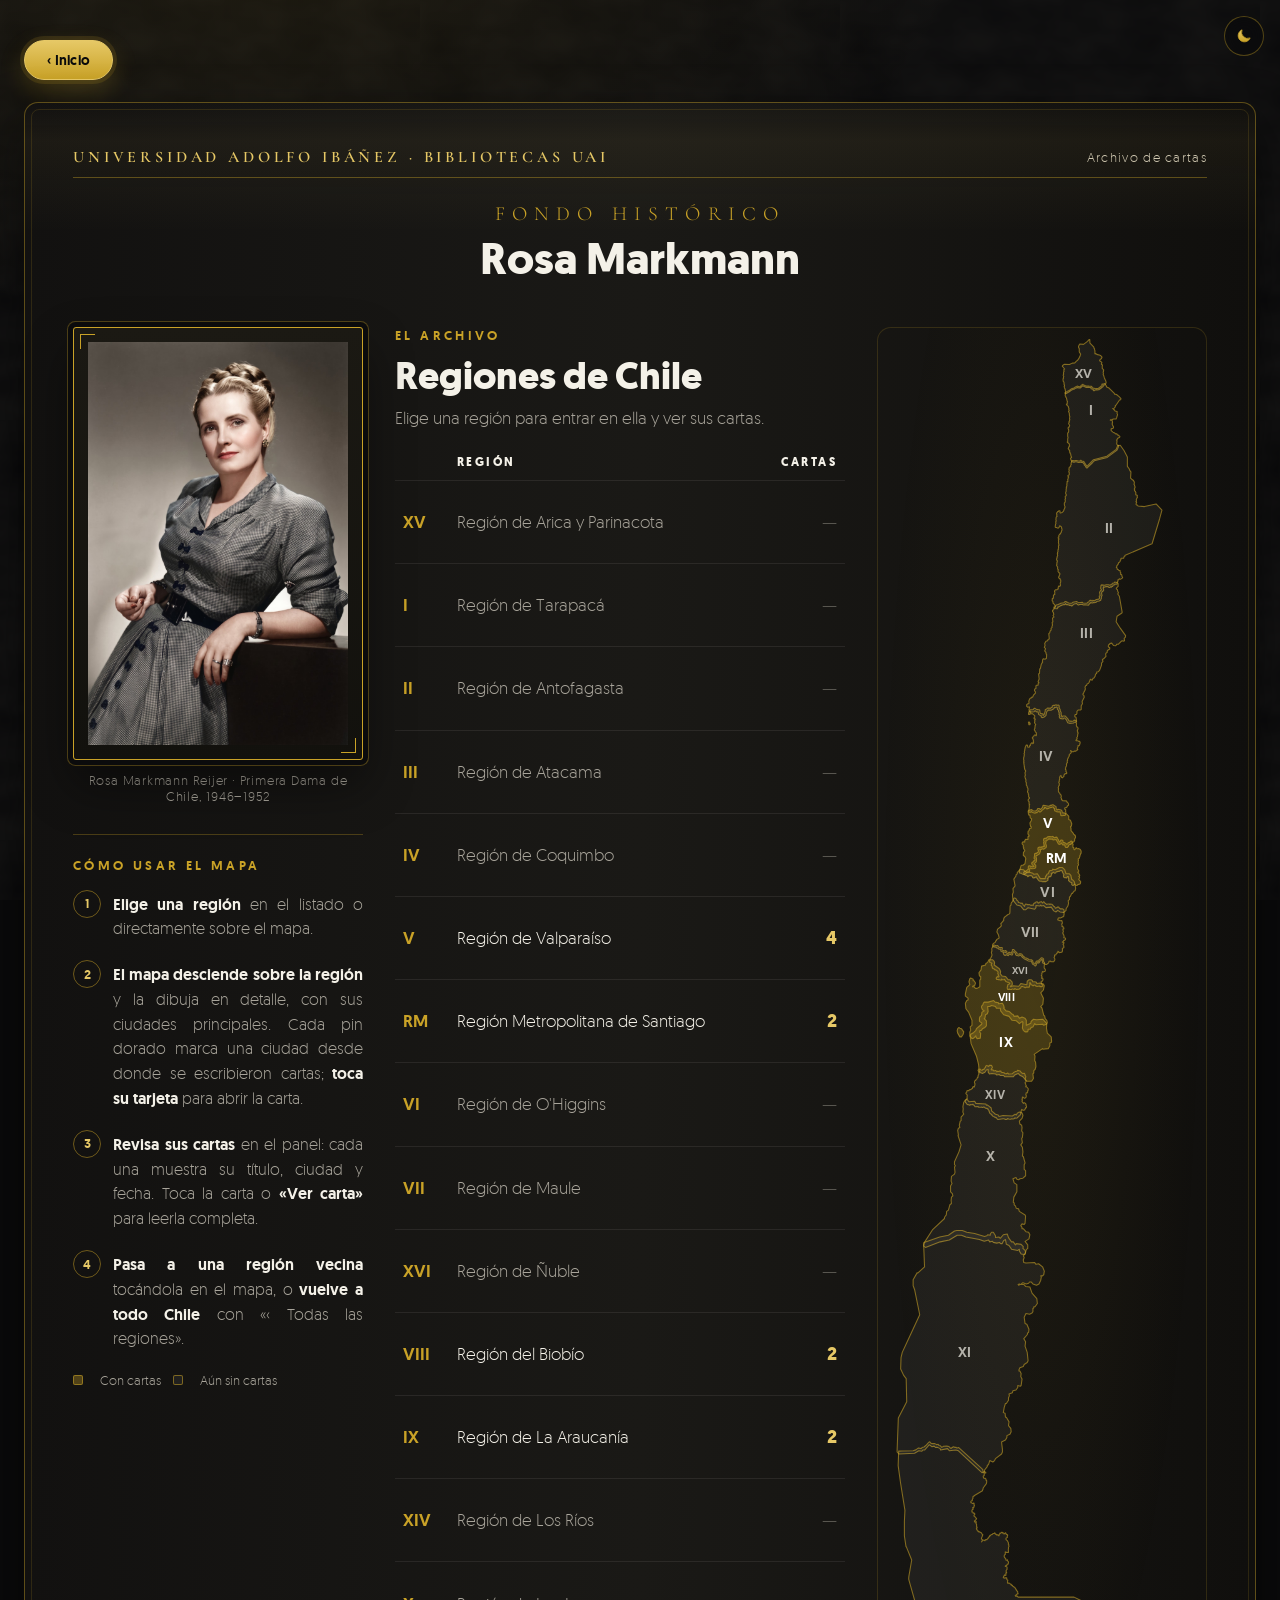
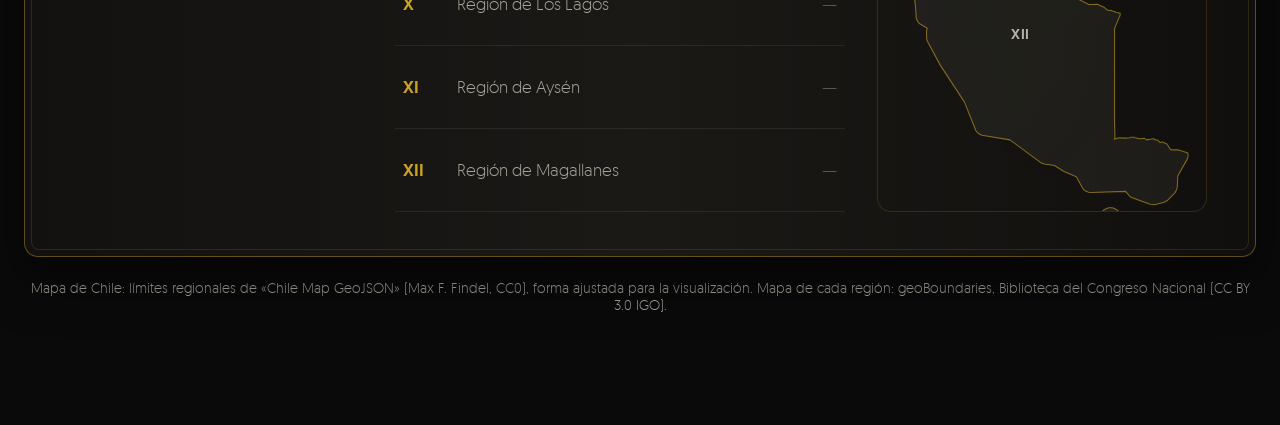
==== archivo/index.html @ 44d1de52 "Revision general: botones dorados, mapa, luna, portada y textos - Inicio y Todas las regiones pasan " ====
<!DOCTYPE html><html lang="es"><head><meta charset="utf-8"><meta name="viewport" content="width=device-width,initial-scale=1"><script>try{if(localStorage.getItem('rm-paleta')==='4')document.documentElement.dataset.p='4'}catch(e){}</script>
<title>Archivo de cartas — Fondo Rosa Markmann · Bibliotecas UAI</title>
<link href="https://fonts.googleapis.com/css2?family=Cormorant+Garamond:ital,wght@0,400;0,500;0,600;1,400&display=swap" rel="stylesheet"><link href="lector.css" rel="stylesheet">
<style>@font-face{font-family:'Geomanist';font-weight:300;src:url([data-uri]) format('woff2');}@font-face{font-family:'Geomanist';font-weight:400;src:url([data-uri]) format('woff2');}@font-face{font-family:'Geomanist';font-weight:500;src:url([data-uri]) format('woff2');}@font-face{font-family:'Geomanist';font-weight:700;src:url([data-uri]) format('woff2');}
:root{--ink:var(--p-f4f1e8, #f4f1e8);--dim:var(--p-a8a49a, #a8a49a);--acc:var(--p-c9a227, #c9a227);--acc2:var(--p-e6c866, #e6c866);--line:rgba(var(--q-c9a227, 201,162,39),.32)}
*{box-sizing:border-box} body{margin:0;background:#0a0a0b;color:var(--ink);font-family:Geomanist,sans-serif;font-weight:300}
body::before{content:"";position:fixed;inset:0;z-index:-1;background:radial-gradient(ellipse 1200px 700px at 20% -10%,rgba(var(--q-c9a227, 201,162,39),.09),transparent 60%),
 url("data:image/svg+xml,%3Csvg%20xmlns%3D%27http%3A//www.w3.org/2000/svg%27%20width%3D%27420%27%20height%3D%27420%27%3E%20%3Cfilter%20id%3D%27s%27%3E%20%3CfeTurbulence%20type%3D%27fractalNoise%27%20baseFrequency%3D%270.018%200.028%27%20numOctaves%3D%273%27%20seed%3D%2711%27%20stitchTiles%3D%27stitch%27%20result%3D%27t%27/%3E%20%3CfeColorMatrix%20in%3D%27t%27%20type%3D%27matrix%27%20values%3D%270%200%200%200%200.83%20%200%200%200%200%200.74%20%200%200%200%200%200.52%20%200%200%200%200.05%200%27/%3E%20%3C/filter%3E%20%3Crect%20width%3D%27100%25%27%20height%3D%27100%25%27%20filter%3D%27url%28%23s%29%27/%3E%20%3C/svg%3E") 0 0/420px,#0a0a0b}
.wrap{width:min(1720px,calc(100% - 48px));margin:0 auto;padding:40px 0 90px}
.nota{text-align:center;color:var(--dim);font-size:14px;margin:0 0 22px}
.card{position:relative;border:1px solid rgba(var(--q-c9a227, 201,162,39),.42);border-radius:14px;padding:44px 48px;
 background:linear-gradient(180deg,rgba(var(--q-e6c866, 230,200,102),0) 0,rgba(var(--q-e6c866, 230,200,102),.05) 38px,rgba(var(--q-e6c866, 230,200,102),0) 130px),linear-gradient(90deg,var(--p-121110, #121110),var(--p-1a1916, #1a1916) 50%,var(--p-100f0d, #100f0d));box-shadow:0 22px 50px rgba(0,0,0,.5)}
.card::before{content:"";position:absolute;inset:6px;border-radius:8px;border:1px solid rgba(var(--q-c9a227, 201,162,39),.16);pointer-events:none}
.head{text-align:center;margin-bottom:38px}
.head .inst{font-family:'Cormorant Garamond',serif;font-size:clamp(15px,1.25vw,18px);letter-spacing:.24em;text-transform:uppercase;font-weight:600;color:var(--acc2);align-items:baseline;padding-bottom:10px;border-bottom:1px solid rgba(var(--q-c9a227, 201,162,39),.4);display:flex;justify-content:space-between}
.head .inst i{font-family:Geomanist,sans-serif;font-size:13px;font-style:normal;letter-spacing:.1em;text-transform:none;font-weight:300;color:var(--p-cfc7b0, #cfc7b0)}
.head .eb{font-family:'Cormorant Garamond',serif;font-size:20px;letter-spacing:.36em;text-transform:uppercase;color:var(--acc);margin:24px 0 4px}
.head h1{margin:0;font-weight:700;font-size:clamp(38px,3.4vw,56px)}
.grid{display:grid;grid-template-columns:minmax(300px,390px) minmax(400px,500px) 360px;gap:40px 48px;align-items:stretch;justify-content:center;transition:grid-template-columns .9s cubic-bezier(.65,0,.18,1)}
.grid.ancha{grid-template-columns:minmax(300px,390px) minmax(320px,400px) minmax(500px,640px)}
.marco{position:relative;padding:14px;border:1px solid var(--acc);border-radius:3px;background:linear-gradient(180deg,var(--p-1b1913, #1b1913),var(--p-12110d, #12110d));box-shadow:0 0 0 5px #0b0b0c,0 0 0 6px var(--line),0 24px 50px rgba(0,0,0,.45)}
.marco img{display:block;width:100%}
.marco::before,.marco::after{content:"";position:absolute;width:14px;height:14px;border:1px solid var(--acc)}
.marco::before{top:6px;left:6px;border-right:0;border-bottom:0} .marco::after{bottom:6px;right:6px;border-left:0;border-top:0}
.pie{text-align:center;font-size:13px;color:var(--dim);margin-top:12px;letter-spacing:.06em}
.guia{margin-top:30px;padding-top:22px;border-top:1px solid rgba(var(--q-c9a227, 201,162,39),.3)}
.guia h4{margin:0 0 16px;font-weight:500;font-size:13px;letter-spacing:.26em;text-transform:uppercase;color:var(--acc)}
.guia ol{list-style:none;margin:0;padding:0;display:grid;gap:16px}
.guia li{display:grid;grid-template-columns:28px 1fr;gap:12px}
.guia li span{width:28px;height:28px;border-radius:50%;border:1px solid rgba(var(--q-c9a227, 201,162,39),.5);display:grid;place-items:center;font-size:13px;color:var(--acc2);font-weight:500}
.guia li p{margin:3px 0 0;font-size:14.5px;line-height:1.6;color:var(--dim);text-align:justify;hyphens:auto} .guia li b{color:var(--ink);font-weight:500}
.guia .ley{margin:20px 0 0;font-size:13px;color:var(--dim);display:flex;flex-wrap:wrap;gap:6px 12px;align-items:center}
.sw{display:inline-block;width:10px;height:10px;border-radius:2px;margin-right:5px;vertical-align:-1px;background:rgba(var(--q-f4f1e8, 244,241,232),.06);border:1px solid rgba(var(--q-c9a227, 201,162,39),.55)} .sw.con{background:rgba(var(--q-c9a227, 201,162,39),.34)}
/* las tres columnas terminan con el mapa: la guía y el listado se reparten a lo alto */
.col-foto{display:flex;flex-direction:column}
.sigue{position:sticky;top:24px}
.col-foto .guia ol{gap:18px}
.col-foto .guia li p{font-size:15.5px}

/* mapa */
.chile{width:100%;height:auto;display:block;overflow:visible}
.reg path{fill:rgba(var(--q-f4f1e8, 244,241,232),.05);stroke:rgba(var(--q-c9a227, 201,162,39),.6);stroke-width:.6;stroke-linejoin:round;transition:fill .25s ease,opacity .25s ease}
.reg.con path{fill:rgba(var(--q-c9a227, 201,162,39),.24)}
.reg{cursor:pointer;outline:none}
.reg:hover path,.reg:focus-visible path,.reg.hl path{fill:rgba(var(--q-e6c866, 230,200,102),.42)}
.reg.on path{fill:rgba(var(--q-e6c866, 230,200,102),.66);stroke:var(--p-f0dc94, #f0dc94);stroke-width:.9}
.chile.sel .reg:not(.on) path{opacity:.55}
.rn{pointer-events:none;transition:opacity .4s ease} .rn text{fill:rgba(var(--q-f4f1e8, 244,241,232),.7);font-weight:500;letter-spacing:.03em}
.rn line{stroke:rgba(var(--q-e6c866, 230,200,102),.55);stroke-width:.5}
.reg.con .rn text{fill:#fff} .reg.on .rn text{fill:var(--p-14110a, #14110a)} .reg.on .rn line{stroke:rgba(var(--q-14110a, 20,17,10),.6)}
.chile.zoom .rn{opacity:0}
.mapa-wrap{position:relative;height:clamp(1250px,165vh,1560px);border-radius:14px;overflow:hidden;border:1px solid rgba(var(--q-c9a227, 201,162,39),.18);background:radial-gradient(ellipse at 50% 40%,rgba(var(--q-c9a227, 201,162,39),.06),transparent 70%)}
.mapa-wrap .chile{width:100%;height:100%;overflow:hidden}
.mapa-tit{position:absolute;left:0;right:0;bottom:12px;text-align:center;font-size:12.5px;letter-spacing:.2em;text-transform:uppercase;color:var(--dim);pointer-events:none;transition:opacity .3s}
/* descenso a la región: el mapa nacional se acerca y se disuelve; el mapa real de la región aparece debajo */
.mapa-wrap .chile,.detalle{position:absolute;inset:0;width:100%;height:100%;will-change:transform,opacity}
.chile.lejos{pointer-events:none}
.detalle{opacity:0;pointer-events:none} .detalle.vista{pointer-events:auto}
.detalle .fondo{fill:var(--p-0d0c0a, #0d0c0a)} .detalle .mar{fill:url(#olas)}
.detalle .costa path{fill:none;stroke:rgba(var(--q-c9a227, 201,162,39),.13);stroke-width:7;vector-effect:non-scaling-stroke;stroke-linejoin:round}
.detalle .tierras path{fill:var(--p-16140f, #16140f);stroke:rgba(var(--q-c9a227, 201,162,39),.32);stroke-width:.7;vector-effect:non-scaling-stroke;stroke-linejoin:round;cursor:pointer;transition:fill .3s ease}
.detalle .tierras path:hover{fill:var(--p-1d1a12, #1d1a12)}
.detalle .tierras path.on{fill:var(--p-221d12, #221d12);stroke:var(--p-e6c866, #e6c866);stroke-width:1.4;cursor:default}
.detalle .tierras path.on{filter:drop-shadow(0 0 6px rgba(var(--q-e6c866, 230,200,102),.25))}
.urbe circle{fill:var(--p-d9d3c2, #d9d3c2)} .urbe.cap circle.ext{fill:none;stroke:var(--p-e6c866, #e6c866)} .urbe.cap circle.int{fill:var(--p-e6c866, #e6c866)}
.urbe text{fill:rgba(var(--q-f4f1e8, 244,241,232),.78);font-family:Geomanist;font-weight:300;paint-order:stroke;stroke:var(--p-100f0c, #100f0c);stroke-linejoin:round}
.urbe.cap text{fill:var(--p-f4f1e8, #f4f1e8);font-weight:500;letter-spacing:.12em;text-transform:uppercase}
.urbe{opacity:0;animation:ap .6s ease forwards}
.rotulo{position:absolute;top:50%;font-family:'Cormorant Garamond',serif;font-style:italic;font-size:13px;letter-spacing:.42em;text-transform:uppercase;color:rgba(var(--q-c9a227, 201,162,39),.5);
 writing-mode:vertical-rl;transform:translateY(-50%);pointer-events:none;opacity:0;transition:opacity .6s ease}
.rotulo.oc{left:10px;transform:translateY(-50%) rotate(180deg)} .rotulo.pa{right:10px}
.instr{position:absolute;pointer-events:none;opacity:0;transition:opacity .6s ease;color:rgba(var(--q-e6c866, 230,200,102),.75)}
.instr.brujula{top:14px;right:14px;width:30px;text-align:center;font-size:10px;letter-spacing:.1em}
.instr.escala{left:14px;bottom:14px;font-size:10px;letter-spacing:.08em} .instr.escala i{display:block;height:5px;margin-bottom:4px;border:1px solid rgba(var(--q-e6c866, 230,200,102),.7);border-top:0}
.mapa-wrap.dentro .rotulo,.mapa-wrap.dentro .instr{opacity:1}
.mapa-wrap.dentro .mapa-tit{opacity:0}

/* pin dorado plano y minimalista */
.pin{pointer-events:none}
.pin .cae{animation:cae .6s cubic-bezier(.22,.9,.3,1.15) both}
@keyframes cae{0%{transform:translateY(-30px);opacity:0}60%{opacity:1}100%{transform:none;opacity:1}}
.pin .cuerpo{fill:var(--p-d9b452, #d9b452)}
.pin .sobre{fill:none;stroke:var(--p-14110a, #14110a);stroke-width:1.2;stroke-linejoin:round;stroke-linecap:round}
.pin .num circle{fill:var(--p-14110a, #14110a);stroke:var(--p-d9b452, #d9b452);stroke-width:1} .pin .num text{fill:var(--p-e6c866, #e6c866);font-family:Geomanist;font-weight:700;font-size:8px}
.cartela{opacity:0;animation:ap .5s ease forwards}
.cartela rect{fill:rgba(var(--q-100e0a, 16,14,10),.94);stroke:rgba(var(--q-e6c866, 230,200,102),.6)}
.cartela .t1{fill:var(--p-f4f1e8, #f4f1e8);font-family:Geomanist;font-weight:500} .cartela .t2{fill:var(--p-e6c866, #e6c866);font-family:Geomanist;font-weight:300;letter-spacing:.14em;text-transform:uppercase}

/* listado y panel */
.lista-reg{list-style:none;margin:0;padding:0;border-top:1px solid rgba(var(--q-f4f1e8, 244,241,232),.08);flex:1;display:flex;flex-direction:column}
.panel{display:flex;flex-direction:column} .panel>.anim{flex:1;display:flex;flex-direction:column}
.lista-reg li{break-inside:avoid;display:flex;gap:10px;align-items:baseline;padding:10px 8px;flex:1;align-items:center;border-bottom:1px solid rgba(var(--q-f4f1e8, 244,241,232),.08);cursor:pointer;font-size:16.5px;transition:color .2s ease,background .2s ease}
.lista-reg li b{min-width:44px;color:var(--acc);font-weight:500} .lista-reg li em{margin-left:auto;min-width:30px;text-align:right;font-style:normal;font-weight:700;font-size:18px;color:var(--acc2)}
.lista-reg li.sin em{color:rgba(var(--q-a8a49a, 168,164,154),.45);font-weight:300}
.lista-cab{display:flex;justify-content:space-between;padding:0 8px 10px 62px;font-size:12px;font-weight:700;letter-spacing:.2em;text-transform:uppercase;color:var(--ink)}
.lista-reg li:hover,.lista-reg li.hl{color:var(--acc2);background:rgba(var(--q-c9a227, 201,162,39),.06)} .lista-reg li.sin{color:var(--dim)}
.panel h3{font-weight:500;font-size:13px;letter-spacing:.26em;text-transform:uppercase;color:var(--acc);margin:0 0 6px}
.panel h2{margin:0 0 6px;font-weight:700;font-size:38px} .panel .cuenta{color:var(--dim);font-size:16.5px;margin:0 0 26px}
/* botones de regreso: dorados como el resto de los botones del sitio */
.volver,.nota.inicio a{display:inline-block;background:linear-gradient(180deg,var(--acc2),var(--acc));border:1px solid var(--acc2);color:var(--p-0a0a0b, #0a0a0b);border-radius:999px;font-weight:500;letter-spacing:.02em;cursor:pointer;text-decoration:none;
 box-shadow:0 0 0 4px rgba(var(--q-c9a227, 201,162,39),.14),0 10px 26px rgba(var(--q-c9a227, 201,162,39),.24);transition:transform .2s ease,box-shadow .2s ease}
.volver:hover,.nota.inicio a:hover{transform:translateY(-1px);box-shadow:0 0 0 6px rgba(var(--q-c9a227, 201,162,39),.18),0 14px 32px rgba(var(--q-c9a227, 201,162,39),.32)}
.volver{padding:11px 22px;font:inherit;font-size:14.5px;font-weight:500;margin-bottom:22px}
.zona{display:grid;grid-template-columns:minmax(0,1fr) minmax(0,1.1fr);gap:22px;align-items:center;margin-bottom:20px}
.zoom{border:1px solid rgba(var(--q-c9a227, 201,162,39),.25);border-radius:12px;background:radial-gradient(ellipse at 50% 40%,rgba(var(--q-c9a227, 201,162,39),.08),transparent 70%),rgba(0,0,0,.2);padding:10px}
.zoom svg{width:100%;height:280px;display:block}
.zoom path{fill:rgba(var(--q-c9a227, 201,162,39),.2);stroke:var(--acc2);stroke-width:1.2;vector-effect:non-scaling-stroke}
.gpin{animation:caer .7s cubic-bezier(.2,.8,.25,1.2) both;filter:drop-shadow(0 0 3px rgba(var(--q-f0dc94, 240,220,148),.55))} @keyframes caer{from{transform:translateY(-14px);opacity:0}to{transform:none;opacity:1}}
.gpin .halo{fill:rgba(var(--q-f0dc94, 240,220,148),.18);animation:latido 2.4s ease-out infinite;transform-box:fill-box;transform-origin:center}
@keyframes latido{0%{transform:scale(.6);opacity:.9}100%{transform:scale(1.8);opacity:0}}
.gpin text{fill:var(--ink);font-family:Geomanist;font-weight:500;paint-order:stroke;stroke:rgba(10,10,11,.85);stroke-width:3px}
.ilustr{color:var(--acc2)} .ilustr svg{width:100%;height:auto;display:block}
.ilustr .tint{fill:currentColor;fill-opacity:var(--t,.15)}
.ilustr .d{stroke-dasharray:1;stroke-dashoffset:1;animation:dib 1.8s ease .15s forwards} .ilustr .d2,.ilustr .car,.ilustr .sea,.ilustr .sun{opacity:0;animation:ap 1s ease 1.1s forwards}
.ilustr .car rect{fill:var(--p-141210, #141210)} @keyframes dib{to{stroke-dashoffset:0}} @keyframes ap{to{opacity:1}}
.cartas{display:grid;grid-template-columns:repeat(auto-fill,minmax(160px,1fr));gap:14px}
.carta{display:block;text-decoration:none;color:var(--ink);border:1px solid rgba(var(--q-c9a227, 201,162,39),.3);border-radius:10px;overflow:hidden;background:#111;transition:transform .25s ease,border-color .25s ease}
.carta:hover{transform:translateY(-3px);border-color:var(--acc2)}
.carta img{display:block;width:100%;aspect-ratio:4/5;object-fit:cover;object-position:top;filter:sepia(.2)}
.carta div{padding:10px 12px 12px} .carta b{display:block;font-weight:500;font-size:15.5px;line-height:1.3} .carta span{display:block;margin-top:5px;font-size:13px;color:var(--dim)}
.vacio{color:var(--dim);font-size:16px;line-height:1.7;text-align:justify;hyphens:auto;border:1px dashed rgba(var(--q-c9a227, 201,162,39),.3);border-radius:10px;padding:20px}
.anim{animation:ent .45s cubic-bezier(.2,.7,.2,1)} @keyframes ent{from{opacity:0;transform:translateY(10px);filter:blur(4px)}to{opacity:1;transform:none;filter:none}}
.det-cartas{display:grid;gap:10px}
.det-cartas .carta{display:grid;grid-template-columns:84px 1fr;gap:16px;align-items:center;padding:10px}
.det-cartas .carta img{width:84px;aspect-ratio:4/5;border-radius:4px} .det-cartas .carta div{padding:0}
.contiene{margin:0 0 16px;font-size:16px;color:var(--dim)} .contiene b{color:var(--ink);font-weight:700}
.ver{display:inline-flex;gap:8px;align-items:center;margin-top:10px;padding:7px 16px;border:1px solid rgba(var(--q-c9a227, 201,162,39),.55);border-radius:999px;color:var(--acc2);text-decoration:none;font-size:13px;font-weight:500;letter-spacing:.04em;transition:background .25s ease,color .25s ease}
.ver:hover{background:var(--acc2);color:var(--p-14110a, #14110a)} .ver i{font-style:normal;transition:transform .25s ease} .ver:hover i{transform:translateX(3px)}
.det-cartas .carta{cursor:pointer} .det-cartas .carta:hover{transform:none;border-color:var(--acc2)}
.carta.brilla{animation:brilla 1.6s ease} @keyframes brilla{0%,100%{box-shadow:none}30%{box-shadow:0 0 0 2px var(--acc2),0 0 24px rgba(var(--q-e6c866, 230,200,102),.35)}}
.cartela{cursor:pointer} .cartela:hover rect,.cartela:focus-visible rect{stroke:var(--p-f0dc94, #f0dc94);fill:rgba(var(--q-221d12, 34,29,18),.96)} .cartela{outline:none}
.cifras{display:flex;gap:18px;margin:0 0 18px} .cifras div{border:1px solid rgba(var(--q-c9a227, 201,162,39),.3);border-radius:12px;padding:14px 20px;min-width:96px}
.cifras b{display:block;font-family:'Cormorant Garamond',serif;font-size:40px;line-height:1;color:var(--acc2);font-weight:500} .cifras span{font-size:13.5px;color:var(--dim)}
.ilustr{margin:0 0 18px}
@media (max-width:1400px){.grid{grid-template-columns:290px minmax(0,1fr) 330px;gap:36px 32px} .grid.ancha{grid-template-columns:290px minmax(0,340px) minmax(0,1fr)}}
@media (max-width:980px){.card{padding:26px 20px} .grid{grid-template-columns:1fr} .grid>div:first-child{width:min(340px,88%);margin:0 auto} .sigue{position:static} .mapa-wrap{height:calc(min(92vw,440px) * 4.7)} .grid.ancha{grid-template-columns:1fr}}
.nota.inicio{text-align:left} .nota.inicio a{padding:10px 22px;font-size:14px}
/* Paleta plata (luna): cada dorado del archivo tiene aquí su equivalente en plata. */
html[data-p="4"]{--p-0d0c0a:#0a0c0f;--q-0d0c0a:10,12,15;--p-100e0a:#0c0e11;--q-100e0a:12,14,17;--p-100f0c:#0d0f12;--q-100f0c:13,15,18;--p-100f0d:#0d0f12;--q-100f0d:13,15,18;--p-12110d:#0f1114;--q-12110d:15,17,20;--p-121110:#0f1114;--q-121110:15,17,20;--p-14110a:#0a0a0b;--q-14110a:10,10,11;--p-141210:#101215;--q-141210:16,18,21;--p-16140f:#121417;--q-16140f:18,20,23;--p-1a1916:#17191c;--q-1a1916:23,25,28;--p-1b1913:#17191c;--q-1b1913:23,25,28;--p-1d1a12:#181a1d;--q-1d1a12:24,26,29;--p-221d12:#1b1d20;--q-221d12:27,29,32;--p-7d5410:#50555c;--q-7d5410:80,85,92;--p-a8841f:#8d939c;--q-a8841f:141,147,156;--p-a8a49a:#a5a9af;--q-a8a49a:165,169,175;--p-c9a227:#c3c8cf;--q-c9a227:195,200,207;--p-cf9a32:#aab0b8;--q-cf9a32:170,176,184;--p-cfc7b0:#c9ccd1;--q-cfc7b0:201,204,209;--p-d9b452:#d5d8dd;--q-d9b452:213,216,221;--p-d9d3c2:#d6d8dc;--q-d9d3c2:214,216,220;--p-e6c866:#eceef1;--q-e6c866:236,238,241;--p-f0dc94:#f4f5f7;--q-f0dc94:244,245,247;--p-f3cf6e:#e3e6ea;--q-f3cf6e:227,230,234;--p-f4f1e8:#f4f4f5;--q-f4f1e8:244,244,245;--p-fff2c2:#ffffff;--q-fff2c2:255,255,255;--p-fff4cf:#ffffff;--q-fff4cf:255,255,255;}
</style></head><body><div class="wrap">
<p class="nota inicio"><a href="../">‹ Inicio</a></p>
<section class="card">
  <div class="head"><div class="inst"><span>Universidad Adolfo Ibáñez · Bibliotecas UAI</span><i>Archivo de cartas</i></div>
    <p class="eb">Fondo histórico</p><h1>Rosa Markmann</h1></div>
  <div class="grid">
    <div class="col-foto"><div class="sigue"><div class="marco"><img src="../assets/images/rosa-markmann-color.jpg" alt="Retrato de Rosa Markmann"></div><p class="pie">Rosa Markmann Reijer · Primera Dama de Chile, 1946–1952</p>
      <div class="guia"><h4>Cómo usar el mapa</h4><ol>
        <li><span>1</span><p><b>Elige una región</b> en el listado o directamente sobre el mapa.</p></li>
        <li><span>2</span><p><b>El mapa desciende sobre la región</b> y la dibuja en detalle, con sus ciudades principales. Cada pin dorado marca una ciudad desde donde se escribieron cartas; <b>toca su tarjeta</b> para abrir la carta.</p></li>
        <li><span>3</span><p><b>Revisa sus cartas</b> en el panel: cada una muestra su título, ciudad y fecha. Toca la carta o <b>«Ver carta»</b> para leerla completa.</p></li>
        <li><span>4</span><p><b>Pasa a una región vecina</b> tocándola en el mapa, o <b>vuelve a todo Chile</b> con «‹ Todas las regiones».</p></li></ol>
        <p class="ley"><i class="sw con"></i>Con cartas <i class="sw"></i>Aún sin cartas</p></div></div>
    </div><div class="panel" id="panel"></div>
    <div class="mapa-wrap" id="wrap"><svg class="detalle" id="detalle" preserveAspectRatio="xMidYMid meet" aria-label="Mapa de la región"><defs><pattern id="olas" patternUnits="userSpaceOnUse" width="16" height="8"><path d="M0 4 q4 -2.6 8 0 t8 0" fill="none" style="stroke:rgba(var(--q-c9a227, 201,162,39),.16)" stroke-width=".7"/></pattern><radialGradient id="oroPin" cx=".34" cy=".28" r=".85"><stop offset="0" style="stop-color:var(--p-fff4cf, #fff4cf)"/><stop offset=".28" style="stop-color:var(--p-f3cf6e, #f3cf6e)"/><stop offset=".62" style="stop-color:var(--p-cf9a32, #cf9a32)"/><stop offset="1" style="stop-color:var(--p-7d5410, #7d5410)"/></radialGradient><linearGradient id="brillo" x1="0" y1="0" x2="1" y2="1"><stop offset="0" stop-color="#fff" stop-opacity=".75"/><stop offset="1" stop-color="#fff" stop-opacity="0"/></linearGradient><filter id="difuso" x="-50%" y="-50%" width="200%" height="200%"><feGaussianBlur stdDeviation="2.2"/></filter></defs><rect class="fondo" x="-11417" y="-1023" width="7031" height="11556"/><path class="mar" d="M-11417,-1023L-8700,-1023L-8700,1050L-8150,1560L-7932,1798L-7850,1873L-7760,1940L-7722,1974L-7708,1986L-7705,1998L-7704,2010L-7684,2022L-7677,2034L-7677,2046L-7675,2058L-7675,2070L-7671,2082L-7671,2094L-7668,2106L-7668,2118L-7661,2130L-7656,2142L-7649,2154L-7629,2166L-7620,2178L-7604,2190L-7604,2202L-7604,2214L-7623,2226L-7618,2238L-7617,2250L-7617,2262L-7617,2274L-7621,2286L-7633,2298L-7633,2310L-7619,2322L-7608,2334L-7608,2346L-7608,2358L-7605,2370L-7605,2382L-7592,2394L-7592,2406L-7579,2418L-7579,2430L-7579,2442L-7579,2454L-7566,2466L-7566,2478L-7566,2490L-7555,2502L-7552,2514L-7550,2526L-7550,2538L-7546,2550L-7541,2562L-7541,2574L-7541,2586L-7468,2598L-7468,2610L-7447,2622L-7447,2634L-7447,2646L-7836,2658L-7834,2670L-7825,2682L-7825,2694L-7825,2706L-7825,2718L-7831,2730L-7484,2742L-7484,2754L-7484,2766L-7837,2778L-7588,2790L-7588,2802L-7588,2814L-7594,2826L-7608,2838L-7607,2850L-7601,2862L-7597,2874L-7597,2886L-7597,2898L-7615,2910L-7617,2922L-7617,2934L-7612,2946L-7612,2958L-7612,2970L-7679,2982L-7698,2994L-7602,3006L-7602,3018L-7602,3030L-7621,3042L-7625,3054L-7625,3066L-7600,3078L-7600,3090L-7589,3102L-7589,3114L-7589,3126L-7592,3138L-7612,3150L-7649,3162L-7649,3174L-7658,3186L-7664,3198L-7675,3210L-7675,3222L-7680,3234L-7684,3246L-7690,3258L-7704,3270L-7708,3282L-7726,3294L-7735,3306L-7743,3318L-7743,3330L-7748,3342L-7748,3354L-7751,3366L-7754,3378L-7758,3390L-7758,3402L-7775,3414L-7776,3426L-7774,3438L-7768,3450L-7768,3462L-7768,3474L-7768,3486L-7761,3498L-7760,3510L-7760,3522L-7760,3534L-7768,3546L-7770,3558L-7795,3570L-7802,3582L-7808,3594L-7809,3606L-7812,3618L-7812,3630L-7812,3642L-7822,3654L-7826,3666L-7840,3678L-7840,3690L-7834,3702L-7832,3714L-7813,3726L-7805,3738L-7805,3750L-7805,3762L-7805,3774L-7806,3786L-7806,3798L-7798,3810L-7795,3822L-7795,3834L-7794,3846L-7788,3858L-7780,3870L-7780,3882L-7780,3894L-7773,3906L-7760,3918L-7756,3930L-7756,3942L-7756,3954L-7761,3966L-7767,3978L-7767,3990L-7765,4002L-7762,4014L-7762,4026L-7759,4038L-7759,4050L-7759,4062L-7760,4074L-7783,4086L-7787,4098L-7798,4110L-7806,4122L-7806,4134L-7809,4146L-7812,4158L-7819,4170L-7821,4182L-7822,4194L-7828,4206L-7823,4218L-7823,4230L-7823,4242L-7816,4254L-7816,4266L-7816,4278L-7822,4290L-7822,4302L-7823,4314L-7828,4326L-7836,4338L-7857,4350L-7857,4362L-7881,4374L-7894,4386L-7894,4398L-7900,4410L-7903,4422L-7903,4434L-7903,4446L-7903,4458L-7906,4470L-7906,4482L-7906,4494L-7906,4506L-7906,4518L-7907,4530L-7905,4542L-7900,4554L-7899,4566L-7892,4578L-7892,4590L-7892,4602L-7891,4614L-7888,4626L-7875,4638L-7874,4650L-7874,4662L-7874,4674L-7880,4686L-7885,4698L-7923,4710L-7937,4722L-7935,4734L-7934,4746L-7934,4758L-7934,4770L-7937,4782L-7943,4794L-7944,4806L-7944,4818L-7959,4830L-7959,4842L-7959,4854L-7959,4866L-7967,4878L-7968,4890L-7966,4902L-7966,4914L-7966,4926L-7975,4938L-7985,4950L-7985,4962L-7988,4974L-7988,4986L-7984,4998L-7984,5010L-7984,5022L-7986,5034L-7986,5046L-7986,5058L-7985,5070L-7984,5082L-7981,5094L-7977,5106L-7976,5118L-7976,5130L-7976,5142L-7973,5154L-7973,5166L-7973,5178L-7974,5190L-8007,5202L-8005,5214L-8005,5226L-8005,5238L-8007,5250L-8015,5262L-8017,5274L-8010,5286L-7997,5298L-7988,5310L-7974,5322L-7974,5334L-7974,5346L-7974,5358L-7974,5370L-7972,5382L-7957,5394L-7957,5406L-7957,5418L-7960,5430L-7965,5442L-7965,5454L-7965,5466L-7975,5478L-7978,5490L-7936,5502L-7912,5514L-7903,5526L-7903,5538L-7903,5550L-7904,5562L-7914,5574L-7915,5586L-7920,5598L-7949,5610L-7947,5622L-7934,5634L-7928,5646L-7928,5658L-7928,5670L-7932,5682L-7942,5694L-7945,5706L-7974,5718L-7975,5730L-7966,5742L-7961,5754L-7961,5766L-7961,5778L-7965,5790L-7972,5802L-7974,5814L-7974,5826L-7974,5838L-7966,5850L-7965,5862L-7965,5874L-7965,5886L-7965,5898L-7986,5910L-7991,5922L-7991,5934L-7987,5946L-7987,5958L-7987,5970L-7989,5982L-8004,5994L-8009,6006L-8022,6018L-8037,6030L-8039,6042L-8043,6054L-8050,6066L-8051,6078L-8051,6090L-8040,6102L-8037,6114L-8037,6126L-8030,6138L-8030,6150L-8030,6162L-8031,6174L-8046,6186L-8048,6198L-8064,6210L-8063,6222L-8063,6234L-8063,6246L-8075,6258L-8089,6270L-8111,6282L-8116,6294L-8120,6306L-8120,6318L-8120,6330L-8120,6342L-8120,6354L-8130,6366L-8139,6378L-8139,6390L-8150,6402L-8169,6414L-8164,6426L-8164,6438L-8164,6450L-8161,6462L-8156,6474L-8156,6486L-8155,6498L-8153,6510L-8152,6522L-8043,6534L-8036,6546L-8036,6558L-8033,6570L-8031,6582L-8031,6594L-8031,6606L-8034,6618L-8034,6630L-8033,6642L-8033,6654L-8033,6666L-8034,6678L-8038,6690L-8039,6702L-8036,6714L-8022,6726L-8012,6738L-8007,6750L-7996,6762L-7996,6774L-7781,6786L-7781,6798L-7692,6810L-7669,6822L-7652,6834L-7652,6846L-4385,6846L-4385,10533L-11417,10533Z"/><g class="costa"><path d="M-7621.9,2909.2L-7620.1,2908.0L-7622.4,2904.6L-7620.8,2901.7L-7618.0,2901.3L-7617.2,2899.7L-7617.4,2892.8L-7613.8,2891.1L-7612.2,2888.0L-7610.6,2888.9L-7609.8,2887.6L-7606.7,2890.3L-7599.4,2886.1L-7602.0,2882.4L-7602.9,2876.9L-7607.1,2874.9L-7606.6,2869.1L-7608.7,2867.8L-7610.1,2862.5L-7609.3,2860.9L-7615.0,2859.9L-7616.0,2857.2L-7619.0,2857.0L-7621.2,2850.0L-7624.4,2847.4L-7621.6,2838.8L-7615.9,2831.4L-7616.3,2823.5L-7613.3,2826.3L-7611.4,2823.8L-7609.5,2824.3L-7604.6,2809.9L-7595.8,2810.2L-7594.2,2805.7L-7591.0,2803.4L-7590.0,2799.3L-7485.9,2754.5L-7449.0,2629.1L-7470.1,2606.6L-7513.3,2616.8L-7538.9,2614.7L-7542.3,2611.7L-7541.9,2610.4L-7548.2,2609.0L-7546.5,2598.2L-7549.0,2595.1L-7546.6,2590.5L-7548.3,2584.2L-7545.4,2583.5L-7546.0,2580.8L-7542.6,2578.6L-7544.9,2575.7L-7543.6,2572.8L-7546.6,2572.7L-7549.3,2568.7L-7548.4,2561.6L-7550.7,2559.1L-7550.2,2557.6L-7554.8,2554.6L-7553.7,2553.5L-7554.7,2551.8L-7553.6,2549.9L-7554.9,2548.1L-7553.7,2545.3L-7554.3,2541.5L-7551.8,2541.4L-7553.7,2533.0L-7556.5,2528.6L-7554.5,2521.6L-7557.2,2518.3L-7557.3,2515.2L-7562.1,2513.5L-7569.2,2506.5L-7568.0,2481.2L-7581.3,2461.3L-7581.2,2425.2L-7594.0,2400.8L-7607.1,2381.4L-7608.8,2382.8L-7614.8,2382.2L-7620.8,2396.9L-7656.8,2423.2L-7707.3,2436.7L-7733.8,2464.4L-7736.8,2461.5L-7739.0,2456.2L-7742.0,2454.4L-7743.6,2448.8L-7746.6,2444.4L-7754.1,2442.6L-7757.6,2439.2L-7759.3,2441.9L-7777.0,2439.7L-7784.2,2441.5L-7788.2,2439.8L-7790.1,2440.5L-7792.9,2447.5L-7791.5,2452.3L-7794.0,2455.1L-7794.1,2460.0L-7797.5,2464.4L-7799.8,2465.2L-7800.3,2467.4L-7799.7,2474.9L-7801.4,2480.1L-7799.3,2485.5L-7800.3,2493.5L-7804.8,2496.9L-7802.5,2500.5L-7803.1,2504.4L-7804.5,2505.4L-7804.0,2508.4L-7805.7,2510.3L-7804.6,2515.8L-7805.7,2519.3L-7807.7,2520.0L-7807.5,2524.7L-7809.4,2529.2L-7808.7,2533.9L-7810.4,2538.6L-7809.6,2541.0L-7811.2,2542.9L-7810.0,2545.9L-7812.3,2551.5L-7810.9,2554.5L-7813.5,2564.0L-7810.1,2568.4L-7811.7,2573.5L-7814.3,2574.8L-7813.8,2576.2L-7815.3,2577.4L-7812.8,2585.2L-7815.9,2587.6L-7814.7,2588.8L-7814.8,2595.0L-7816.0,2598.7L-7818.4,2600.7L-7818.8,2605.5L-7815.9,2618.7L-7817.4,2619.6L-7818.0,2624.2L-7822.4,2632.6L-7828.6,2639.1L-7837.6,2640.9L-7839.4,2637.7L-7839.4,2633.2L-7841.1,2632.1L-7841.9,2634.5L-7848.1,2639.1L-7846.0,2652.0L-7847.0,2654.3L-7850.1,2655.9L-7850.5,2662.4L-7850.5,2665.7L-7848.4,2668.5L-7851.1,2672.5L-7850.2,2674.2L-7851.2,2677.5L-7849.2,2680.8L-7851.0,2686.3L-7852.1,2685.0L-7853.0,2686.7L-7853.6,2691.5L-7852.4,2692.2L-7852.1,2690.6L-7850.3,2690.3L-7844.4,2694.2L-7842.7,2692.8L-7840.7,2685.7L-7836.4,2685.9L-7831.6,2689.0L-7828.4,2693.9L-7829.1,2696.5L-7827.3,2699.3L-7827.2,2703.3L-7833.3,2719.7L-7840.0,2725.8L-7839.7,2732.0L-7842.2,2733.6L-7838.7,2738.8L-7841.1,2741.3L-7840.1,2748.5L-7841.4,2752.9L-7839.0,2760.1L-7839.7,2764.8L-7841.6,2765.3L-7839.6,2772.0L-7841.5,2772.8L-7840.4,2774.6L-7841.6,2779.9L-7843.1,2780.5L-7842.3,2784.3L-7844.8,2791.0L-7843.8,2794.3L-7845.6,2795.7L-7843.9,2802.2L-7846.3,2808.0L-7845.3,2810.7L-7847.3,2812.4L-7846.4,2813.4L-7848.2,2817.5L-7844.8,2823.0L-7845.8,2828.9L-7847.5,2830.0L-7846.5,2836.0L-7847.9,2839.7L-7844.6,2844.5L-7844.2,2853.2L-7841.6,2856.2L-7842.5,2862.2L-7838.1,2866.6L-7835.5,2871.9L-7837.9,2881.6L-7840.1,2884.4L-7839.6,2886.6L-7835.2,2889.2L-7832.4,2895.8L-7831.9,2904.0L-7834.4,2909.0L-7833.8,2918.9L-7838.4,2922.8L-7841.1,2921.2L-7842.4,2931.3L-7847.7,2934.8L-7853.7,2934.9L-7854.1,2937.5L-7855.6,2937.7L-7854.4,2951.8L-7859.7,2954.0L-7861.0,2960.0L-7859.8,2964.2L-7862.0,2967.8L-7864.9,2968.4L-7864.1,2971.5L-7865.6,2974.1L-7862.8,2975.8L-7860.7,2983.9L-7855.6,2989.6L-7853.5,2995.1L-7854.3,3002.0L-7856.9,3003.3L-7852.0,3002.9L-7850.9,2996.2L-7842.1,2996.9L-7837.4,2991.8L-7830.4,2990.0L-7827.4,2986.9L-7819.7,2987.2L-7817.1,2982.9L-7814.0,2984.4L-7813.1,2987.2L-7810.4,2985.3L-7805.8,2988.5L-7792.4,2989.9L-7792.1,2991.4L-7786.2,2985.8L-7773.5,2982.7L-7767.4,2989.0L-7763.6,2986.3L-7756.6,2985.5L-7747.3,2988.7L-7729.4,2989.7L-7728.4,2989.4L-7728.3,2985.2L-7722.7,2982.6L-7721.3,2978.4L-7714.7,2980.9L-7711.3,2979.2L-7700.0,2978.5L-7698.0,2975.8L-7683.0,2970.7L-7681.4,2964.1L-7678.9,2962.1L-7683.0,2961.1L-7678.1,2950.6L-7680.3,2944.6L-7681.9,2944.4L-7678.8,2942.6L-7678.2,2939.4L-7675.8,2937.8L-7675.0,2935.1L-7672.0,2934.7L-7672.8,2929.3L-7676.4,2926.9L-7671.4,2922.4L-7671.0,2918.8L-7668.0,2920.5L-7652.6,2918.0L-7648.2,2922.0L-7644.5,2919.4L-7641.9,2920.5L-7639.0,2917.4L-7637.1,2917.9L-7634.4,2909.8L-7632.0,2911.0L-7628.0,2908.6L-7626.8,2909.5L-7625.6,2907.6L-7621.9,2909.2Z"/><path d="M-7666.9,2145.1L-7662.6,2139.6L-7670.0,2121.9L-7670.7,2114.7L-7673.6,2109.9L-7676.6,2108.1L-7675.6,2105.7L-7673.3,2105.7L-7674.3,2102.3L-7672.8,2091.7L-7677.8,2085.2L-7677.6,2080.3L-7678.8,2079.2L-7676.7,2073.0L-7680.7,2068.9L-7679.6,2062.3L-7684.0,2059.7L-7688.7,2054.4L-7686.6,2050.2L-7683.8,2049.1L-7678.8,2042.4L-7685.9,2035.8L-7696.6,2033.0L-7698.1,2034.0L-7700.9,2032.3L-7700.9,2029.9L-7702.4,2031.6L-7704.3,2031.0L-7706.8,2022.8L-7705.7,2018.4L-7707.0,2011.3L-7709.5,2007.9L-7710.0,2003.7L-7724.5,1989.1L-7724.5,1976.7L-7746.6,1995.6L-7761.0,1993.9L-7764.3,2000.9L-7763.9,2005.4L-7761.5,2007.5L-7761.3,2019.5L-7755.9,2029.1L-7756.4,2034.0L-7763.2,2048.9L-7768.1,2055.2L-7782.0,2066.8L-7789.2,2066.8L-7800.3,2072.6L-7817.2,2071.4L-7822.4,2073.1L-7825.8,2076.2L-7817.3,2087.8L-7819.9,2090.9L-7820.7,2091.5L-7818.9,2095.6L-7820.7,2098.5L-7822.6,2111.3L-7821.0,2114.9L-7821.2,2124.0L-7823.7,2128.2L-7822.5,2133.1L-7821.3,2132.4L-7822.7,2133.3L-7820.4,2137.4L-7818.0,2148.4L-7818.2,2157.3L-7813.6,2169.7L-7814.4,2173.4L-7813.4,2175.8L-7815.4,2179.5L-7798.2,2170.7L-7794.7,2166.6L-7777.9,2158.3L-7775.3,2158.7L-7771.0,2156.6L-7764.1,2158.1L-7744.1,2155.0L-7725.1,2156.8L-7719.8,2155.4L-7717.2,2156.6L-7716.5,2159.8L-7707.5,2164.7L-7707.8,2168.6L-7698.4,2163.6L-7695.1,2165.5L-7693.7,2163.7L-7690.2,2164.9L-7684.0,2160.6L-7684.3,2159.1L-7680.8,2158.1L-7680.5,2155.7L-7677.7,2156.5L-7674.0,2152.9L-7673.7,2150.9L-7675.5,2149.5L-7674.7,2147.1L-7672.0,2147.6L-7666.9,2145.1Z"/><path d="M-7856.7,3003.3L-7856.3,3011.9L-7858.3,3013.4L-7858.5,3016.5L-7856.6,3018.7L-7858.5,3021.0L-7855.6,3027.2L-7858.8,3031.7L-7857.6,3033.9L-7854.9,3033.9L-7853.4,3038.8L-7857.0,3040.6L-7858.4,3044.1L-7861.4,3044.2L-7860.0,3053.3L-7862.7,3061.2L-7859.7,3064.2L-7859.5,3066.4L-7861.9,3067.0L-7864.4,3081.0L-7867.9,3083.8L-7865.8,3086.4L-7865.7,3089.6L-7870.5,3092.1L-7872.4,3099.6L-7875.1,3102.2L-7873.9,3103.4L-7876.4,3104.8L-7875.3,3107.4L-7874.1,3107.2L-7874.8,3109.4L-7872.4,3112.8L-7874.0,3114.9L-7871.4,3119.4L-7873.4,3121.5L-7872.9,3122.9L-7875.3,3124.3L-7873.4,3126.3L-7874.0,3127.6L-7875.8,3128.2L-7878.8,3126.3L-7877.6,3127.9L-7878.8,3129.1L-7877.2,3129.9L-7878.0,3131.4L-7879.9,3130.2L-7880.0,3132.7L-7878.4,3133.4L-7879.5,3136.1L-7883.5,3137.8L-7887.7,3133.6L-7889.9,3137.1L-7889.3,3138.8L-7892.0,3141.5L-7891.7,3144.1L-7888.9,3147.5L-7889.3,3150.4L-7890.7,3150.9L-7889.4,3152.1L-7890.4,3153.8L-7888.2,3155.2L-7887.2,3158.9L-7891.2,3166.3L-7888.9,3167.6L-7886.7,3175.2L-7882.2,3180.7L-7882.0,3183.5L-7883.8,3184.0L-7882.6,3184.8L-7883.8,3186.6L-7883.1,3187.4L-7884.6,3189.3L-7883.5,3197.7L-7885.3,3200.4L-7887.6,3200.0L-7888.1,3202.9L-7891.8,3202.7L-7894.5,3206.3L-7898.4,3202.4L-7898.9,3205.3L-7900.5,3206.2L-7898.8,3211.7L-7900.3,3212.0L-7903.7,3217.3L-7905.0,3221.9L-7904.2,3223.6L-7907.3,3227.4L-7906.4,3231.9L-7908.5,3233.6L-7908.7,3237.6L-7909.8,3237.4L-7911.4,3243.1L-7910.4,3248.3L-7912.0,3251.2L-7910.7,3251.9L-7910.8,3255.6L-7915.1,3258.4L-7915.4,3260.5L-7913.4,3261.2L-7913.7,3266.7L-7911.9,3274.2L-7915.0,3283.0L-7916.9,3283.5L-7913.3,3287.5L-7912.8,3291.0L-7916.3,3293.5L-7915.9,3296.3L-7918.5,3303.4L-7922.0,3304.9L-7923.6,3303.7L-7924.4,3305.9L-7922.7,3306.6L-7925.4,3308.8L-7923.2,3309.7L-7923.5,3313.7L-7927.8,3317.1L-7929.9,3317.0L-7930.4,3318.5L-7928.9,3318.6L-7926.0,3325.3L-7927.7,3331.3L-7935.4,3339.1L-7938.5,3347.4L-7942.8,3348.6L-7944.3,3351.4L-7949.2,3353.5L-7952.9,3361.3L-7950.9,3365.8L-7953.3,3370.2L-7949.5,3369.8L-7950.7,3374.8L-7950.1,3376.9L-7948.6,3376.8L-7948.1,3380.1L-7950.7,3381.8L-7947.4,3382.7L-7946.2,3385.1L-7950.8,3390.2L-7949.0,3393.5L-7950.2,3395.2L-7941.0,3395.3L-7933.9,3389.9L-7926.2,3395.7L-7922.1,3394.4L-7917.1,3395.5L-7915.2,3408.0L-7904.4,3410.9L-7905.3,3417.1L-7901.5,3417.3L-7897.1,3414.6L-7895.9,3408.4L-7893.5,3405.9L-7892.0,3394.5L-7884.5,3388.5L-7880.1,3390.3L-7872.8,3389.6L-7870.6,3387.1L-7865.0,3385.2L-7863.2,3382.5L-7864.1,3379.1L-7860.0,3377.9L-7856.2,3379.1L-7855.5,3376.9L-7850.5,3377.3L-7847.6,3378.7L-7845.0,3377.5L-7843.1,3379.7L-7843.9,3384.3L-7842.2,3385.7L-7842.8,3388.2L-7839.0,3391.6L-7838.6,3399.6L-7835.7,3402.4L-7835.2,3405.6L-7837.1,3408.4L-7833.1,3413.5L-7836.4,3417.8L-7834.7,3420.5L-7827.4,3422.7L-7826.0,3419.5L-7824.3,3419.0L-7816.9,3419.8L-7806.0,3433.0L-7805.1,3438.0L-7802.8,3438.9L-7795.3,3438.5L-7793.2,3440.1L-7786.1,3438.1L-7782.7,3435.1L-7778.3,3435.7L-7778.6,3430.9L-7781.6,3429.4L-7780.0,3424.4L-7786.0,3420.8L-7785.0,3418.9L-7786.1,3417.5L-7784.8,3416.8L-7785.7,3412.8L-7783.3,3410.7L-7783.1,3407.9L-7778.2,3405.7L-7776.7,3403.4L-7778.4,3395.9L-7775.2,3395.6L-7769.8,3389.5L-7760.0,3388.4L-7760.7,3378.2L-7759.7,3373.8L-7756.3,3369.9L-7757.6,3359.1L-7755.4,3356.9L-7755.3,3352.8L-7752.8,3351.7L-7751.0,3344.0L-7749.5,3342.9L-7750.4,3340.3L-7753.6,3338.6L-7753.8,3331.8L-7750.5,3326.2L-7749.6,3320.5L-7746.0,3318.9L-7747.0,3316.6L-7744.8,3313.3L-7746.5,3310.3L-7745.4,3308.8L-7748.2,3304.8L-7742.8,3299.6L-7745.4,3297.7L-7744.7,3295.4L-7742.5,3295.0L-7742.1,3293.1L-7738.8,3294.8L-7737.2,3289.9L-7730.7,3287.0L-7728.0,3281.2L-7728.4,3278.9L-7725.3,3275.3L-7725.7,3271.5L-7723.2,3268.5L-7715.9,3274.0L-7715.1,3268.6L-7709.9,3266.1L-7706.7,3261.6L-7706.0,3254.4L-7701.7,3251.3L-7702.3,3246.8L-7700.4,3246.0L-7698.9,3241.2L-7691.7,3241.8L-7689.8,3236.8L-7686.2,3232.9L-7687.2,3229.3L-7684.8,3226.8L-7682.4,3218.5L-7682.5,3210.4L-7677.3,3207.1L-7677.1,3205.1L-7679.1,3203.0L-7678.2,3197.2L-7676.8,3194.4L-7669.7,3190.0L-7671.1,3185.6L-7666.6,3186.2L-7665.9,3184.8L-7668.0,3178.9L-7671.2,3176.6L-7670.3,3173.9L-7665.3,3175.6L-7664.8,3171.1L-7659.9,3169.8L-7660.6,3164.5L-7658.2,3159.9L-7653.5,3157.3L-7651.2,3157.6L-7657.8,3152.8L-7655.0,3139.9L-7652.9,3138.3L-7651.0,3139.0L-7647.8,3132.2L-7644.8,3133.9L-7635.8,3132.3L-7631.7,3140.2L-7630.2,3141.1L-7628.1,3139.8L-7625.3,3141.9L-7622.9,3136.6L-7623.3,3134.4L-7621.3,3133.7L-7616.2,3137.0L-7614.8,3136.0L-7613.8,3133.8L-7615.1,3127.1L-7614.1,3130.5L-7611.4,3131.8L-7608.9,3127.9L-7606.1,3128.4L-7599.8,3124.1L-7593.9,3124.7L-7596.7,3117.7L-7594.0,3114.9L-7593.5,3110.5L-7590.5,3109.8L-7601.8,3095.1L-7626.6,3056.7L-7623.2,3031.2L-7603.6,3017.8L-7614.3,2959.0L-7621.8,2950.5L-7621.4,2945.9L-7618.9,2942.9L-7621.6,2940.1L-7621.2,2935.1L-7624.8,2933.8L-7626.8,2927.6L-7626.9,2923.6L-7624.7,2923.9L-7622.0,2919.9L-7619.5,2918.9L-7619.0,2914.3L-7621.9,2909.2L-7625.6,2907.6L-7626.8,2909.5L-7628.0,2908.6L-7632.0,2911.0L-7634.4,2909.8L-7636.0,2912.6L-7636.0,2916.8L-7639.0,2917.4L-7641.9,2920.5L-7644.5,2919.4L-7648.2,2922.0L-7652.6,2918.0L-7668.0,2920.5L-7671.0,2918.8L-7671.4,2922.4L-7676.4,2926.9L-7672.8,2929.3L-7672.0,2934.7L-7675.0,2935.1L-7675.8,2937.8L-7678.2,2939.4L-7678.8,2942.6L-7681.9,2944.4L-7680.3,2944.6L-7678.1,2950.6L-7683.0,2961.1L-7678.9,2962.1L-7681.4,2964.1L-7683.0,2970.7L-7698.0,2975.8L-7700.0,2978.5L-7711.3,2979.2L-7714.7,2980.9L-7721.3,2978.4L-7722.7,2982.6L-7728.3,2985.2L-7728.4,2989.4L-7729.4,2989.7L-7747.3,2988.7L-7756.6,2985.5L-7763.6,2986.3L-7767.4,2989.0L-7773.5,2982.7L-7786.2,2985.8L-7792.1,2991.4L-7792.4,2989.9L-7805.8,2988.5L-7810.4,2985.3L-7813.1,2987.2L-7814.0,2984.4L-7817.1,2982.9L-7819.7,2987.2L-7827.4,2986.9L-7830.4,2990.0L-7837.4,2991.8L-7842.1,2996.9L-7850.9,2996.2L-7852.0,3002.9L-7856.7,3003.3Z"/><path d="M-8365.8,6202.6L-8372.1,6208.8L-8377.7,6218.1L-8376.4,6219.5L-8372.5,6216.8L-8376.0,6219.9L-8372.3,6221.2L-8368.0,6217.2L-8365.3,6214.5L-8365.5,6216.7L-8362.8,6215.2L-8364.2,6214.2L-8363.6,6211.4L-8365.8,6202.6ZM-8367.5,6197.8L-8379.4,6208.9L-8389.3,6213.5L-8391.2,6215.6L-8390.1,6217.4L-8405.8,6208.8L-8404.7,6219.6L-8406.0,6222.5L-8403.2,6226.1L-8400.8,6225.8L-8400.0,6229.0L-8395.3,6228.6L-8387.1,6223.1L-8383.7,6217.0L-8385.2,6221.5L-8383.8,6220.9L-8387.0,6223.7L-8379.5,6219.5L-8377.9,6214.6L-8367.4,6203.5L-8367.5,6197.8ZM-8373.8,6181.1L-8377.6,6179.3L-8373.8,6178.5L-8372.0,6167.6L-8377.6,6170.0L-8377.9,6175.8L-8380.6,6174.5L-8378.5,6172.5L-8378.8,6167.7L-8389.0,6173.3L-8383.4,6173.0L-8390.0,6175.1L-8392.0,6178.2L-8391.3,6175.0L-8395.3,6171.0L-8400.2,6169.8L-8401.1,6173.2L-8399.9,6174.7L-8401.6,6176.2L-8406.1,6175.0L-8403.7,6183.3L-8405.8,6184.2L-8404.1,6185.2L-8404.2,6188.6L-8406.8,6188.7L-8406.8,6190.2L-8405.1,6192.0L-8406.4,6193.8L-8403.9,6196.8L-8403.4,6198.8L-8404.6,6199.0L-8400.3,6200.2L-8396.6,6198.7L-8399.3,6198.8L-8399.3,6201.3L-8394.3,6201.6L-8375.4,6187.4L-8394.1,6202.2L-8388.6,6203.3L-8376.1,6193.7L-8380.4,6199.1L-8388.0,6204.3L-8385.0,6205.3L-8397.7,6203.3L-8400.9,6205.0L-8402.2,6207.6L-8390.9,6214.0L-8380.9,6208.5L-8369.2,6198.6L-8368.0,6196.6L-8369.1,6193.9L-8365.5,6198.4L-8365.7,6193.6L-8364.3,6192.9L-8366.4,6191.5L-8367.2,6186.2L-8375.2,6187.2L-8371.8,6183.3L-8370.7,6183.3L-8371.3,6184.8L-8368.3,6183.4L-8369.8,6176.7L-8366.5,6172.7L-8370.6,6169.5L-8373.8,6181.1ZM-8280.1,6162.1L-8280.0,6164.9L-8277.3,6165.4L-8279.7,6167.0L-8278.9,6172.0L-8275.5,6176.3L-8272.6,6176.6L-8273.7,6179.9L-8272.9,6185.5L-8274.3,6185.7L-8269.1,6188.9L-8267.1,6189.7L-8258.9,6184.4L-8254.6,6178.7L-8280.1,6162.1ZM-8244.1,6158.7L-8250.3,6160.8L-8250.6,6165.6L-8243.4,6171.0L-8244.9,6173.5L-8236.7,6178.4L-8227.7,6182.8L-8227.8,6170.1L-8226.8,6168.7L-8229.1,6165.5L-8235.3,6166.4L-8237.2,6163.2L-8240.4,6162.2L-8241.1,6158.8L-8244.1,6158.7ZM-8259.4,6145.3L-8259.8,6147.6L-8261.2,6145.5L-8262.9,6146.6L-8269.4,6155.3L-8252.6,6169.4L-8264.1,6161.9L-8270.6,6155.4L-8278.0,6159.1L-8271.3,6164.9L-8266.9,6166.2L-8260.8,6170.7L-8257.7,6170.7L-8257.7,6172.5L-8254.8,6174.5L-8261.2,6171.1L-8253.3,6178.4L-8246.6,6175.1L-8244.2,6171.9L-8252.4,6165.2L-8252.2,6161.8L-8256.0,6155.4L-8254.5,6149.5L-8259.4,6145.3ZM-8305.2,6119.2L-8308.1,6126.3L-8307.8,6133.6L-8305.9,6135.2L-8310.3,6138.1L-8308.7,6141.5L-8312.2,6141.8L-8313.7,6147.5L-8312.5,6159.1L-8309.9,6164.4L-8306.5,6166.7L-8309.8,6166.2L-8305.8,6170.8L-8303.9,6168.8L-8302.5,6169.7L-8302.4,6173.5L-8301.1,6173.9L-8301.6,6177.6L-8303.0,6176.5L-8306.6,6182.5L-8307.1,6190.8L-8307.9,6179.9L-8309.9,6179.4L-8311.0,6176.6L-8311.8,6182.2L-8310.6,6180.8L-8312.3,6187.1L-8313.5,6184.9L-8312.1,6180.6L-8312.5,6176.8L-8313.5,6177.6L-8311.5,6174.6L-8312.9,6173.0L-8313.6,6162.8L-8319.6,6165.6L-8319.9,6168.9L-8321.2,6164.8L-8326.8,6168.6L-8336.6,6180.3L-8333.9,6181.7L-8335.8,6183.9L-8334.1,6190.3L-8335.1,6193.6L-8332.8,6194.2L-8335.2,6194.3L-8334.4,6197.0L-8329.0,6201.6L-8327.9,6197.4L-8328.9,6193.8L-8327.4,6192.4L-8328.2,6202.7L-8322.1,6202.8L-8308.6,6205.7L-8303.7,6205.5L-8303.4,6202.4L-8303.6,6204.9L-8300.2,6210.0L-8293.6,6209.8L-8293.4,6212.5L-8289.2,6215.8L-8279.4,6212.9L-8276.1,6205.6L-8277.4,6196.5L-8279.9,6193.4L-8280.5,6197.7L-8282.3,6194.3L-8282.9,6196.8L-8279.2,6202.4L-8280.9,6204.8L-8284.7,6201.7L-8284.5,6199.2L-8286.4,6200.0L-8287.2,6196.5L-8290.5,6197.7L-8287.5,6195.0L-8291.4,6189.8L-8290.0,6187.4L-8291.7,6185.5L-8289.7,6181.8L-8290.0,6176.8L-8292.7,6175.0L-8294.7,6169.6L-8297.5,6170.6L-8300.1,6168.7L-8299.3,6166.9L-8294.9,6167.8L-8293.2,6165.2L-8292.6,6167.2L-8289.5,6168.1L-8289.3,6165.0L-8287.9,6164.4L-8290.5,6157.3L-8289.1,6158.7L-8289.1,6156.9L-8290.5,6152.7L-8292.9,6153.2L-8298.2,6146.4L-8296.7,6146.7L-8298.3,6145.6L-8296.1,6140.1L-8298.5,6136.1L-8300.4,6136.7L-8302.7,6143.9L-8302.6,6139.6L-8300.2,6135.9L-8304.1,6131.7L-8299.9,6132.0L-8299.0,6128.3L-8301.1,6122.9L-8301.8,6125.0L-8301.7,6122.0L-8305.2,6119.2ZM-8289.8,6117.5L-8290.7,6118.2L-8289.1,6119.7L-8286.1,6119.2L-8284.6,6120.2L-8286.2,6121.3L-8280.7,6123.9L-8289.3,6121.6L-8289.4,6126.6L-8286.8,6123.3L-8285.2,6123.9L-8286.9,6126.3L-8282.6,6128.2L-8287.5,6126.5L-8289.9,6128.8L-8288.5,6144.5L-8287.1,6145.7L-8281.1,6133.8L-8279.8,6133.2L-8280.0,6134.8L-8274.8,6130.7L-8277.5,6133.6L-8282.6,6138.4L-8281.3,6138.6L-8285.8,6146.3L-8283.4,6149.2L-8282.5,6155.1L-8279.3,6157.4L-8274.0,6155.3L-8266.0,6149.0L-8262.5,6143.8L-8281.6,6120.1L-8289.8,6117.5ZM-8358.9,6111.0L-8363.3,6112.6L-8358.7,6121.1L-8356.7,6118.5L-8358.1,6121.2L-8357.5,6125.7L-8351.8,6123.3L-8357.4,6126.2L-8356.3,6130.2L-8347.3,6125.0L-8356.8,6131.4L-8356.4,6133.3L-8351.8,6130.3L-8356.0,6135.1L-8355.2,6137.9L-8350.3,6134.9L-8354.0,6138.1L-8350.8,6140.6L-8347.6,6135.1L-8344.2,6133.8L-8349.7,6140.3L-8344.8,6139.6L-8346.6,6141.6L-8349.8,6140.7L-8349.1,6142.1L-8352.1,6143.6L-8349.6,6143.7L-8351.3,6145.3L-8347.4,6155.0L-8345.7,6156.2L-8344.7,6152.7L-8340.4,6153.3L-8344.9,6153.8L-8344.9,6155.4L-8336.7,6174.8L-8321.8,6161.1L-8319.8,6157.3L-8318.7,6157.8L-8320.7,6163.3L-8314.8,6161.1L-8313.5,6157.0L-8315.5,6156.0L-8314.0,6151.1L-8317.4,6151.8L-8314.8,6150.0L-8315.0,6148.2L-8316.0,6149.5L-8314.7,6144.9L-8317.9,6146.1L-8317.5,6143.1L-8313.7,6141.5L-8313.9,6139.8L-8316.5,6139.4L-8322.5,6148.9L-8316.6,6138.4L-8312.9,6140.2L-8311.7,6137.7L-8315.5,6134.4L-8311.3,6136.0L-8309.5,6133.9L-8310.3,6128.2L-8314.0,6131.5L-8314.2,6129.8L-8316.5,6131.0L-8314.5,6131.3L-8316.9,6133.4L-8315.4,6134.7L-8318.6,6133.9L-8328.7,6143.3L-8320.8,6135.7L-8320.5,6132.7L-8326.2,6138.5L-8331.0,6132.9L-8325.9,6137.1L-8321.4,6131.8L-8321.9,6128.2L-8323.6,6129.9L-8321.7,6126.6L-8325.2,6124.9L-8327.5,6127.3L-8332.9,6126.6L-8327.2,6125.5L-8326.2,6123.1L-8337.2,6113.9L-8344.0,6112.7L-8344.8,6114.2L-8335.7,6118.3L-8334.0,6119.6L-8335.2,6120.0L-8343.8,6115.6L-8350.4,6117.8L-8347.7,6112.8L-8353.7,6114.3L-8358.9,6111.0ZM-8374.5,6099.5L-8378.0,6100.3L-8377.3,6102.2L-8379.1,6102.8L-8381.7,6112.6L-8385.8,6119.9L-8385.6,6116.2L-8381.5,6107.4L-8384.3,6113.0L-8383.1,6108.5L-8385.2,6109.5L-8384.4,6107.1L-8385.6,6107.7L-8385.7,6105.6L-8387.0,6107.0L-8386.8,6110.8L-8387.9,6110.9L-8388.4,6106.8L-8391.5,6112.6L-8390.8,6107.2L-8393.2,6108.5L-8392.5,6110.6L-8398.8,6114.8L-8397.9,6120.3L-8395.3,6123.5L-8396.4,6127.5L-8394.5,6128.5L-8394.5,6130.7L-8391.3,6129.0L-8389.7,6130.2L-8393.9,6135.8L-8390.0,6138.0L-8389.9,6140.2L-8384.6,6137.9L-8382.6,6131.6L-8381.8,6133.2L-8377.8,6129.6L-8377.8,6131.4L-8379.6,6132.0L-8378.6,6134.0L-8383.3,6135.9L-8383.2,6137.5L-8380.2,6134.5L-8380.0,6136.3L-8384.8,6139.5L-8385.1,6147.6L-8387.4,6152.1L-8383.3,6150.7L-8388.0,6154.4L-8384.5,6154.3L-8382.5,6151.6L-8385.0,6156.0L-8380.5,6152.8L-8380.7,6151.3L-8382.0,6152.1L-8378.7,6147.2L-8374.8,6135.1L-8379.9,6152.6L-8377.7,6152.6L-8372.9,6143.5L-8376.1,6151.1L-8374.6,6150.7L-8378.4,6154.3L-8376.8,6155.0L-8375.3,6152.7L-8375.8,6154.1L-8374.6,6154.4L-8384.6,6157.4L-8389.5,6156.4L-8395.2,6160.0L-8395.3,6162.8L-8392.0,6168.3L-8387.2,6165.3L-8389.4,6169.0L-8386.4,6169.2L-8380.2,6165.2L-8379.6,6163.0L-8377.4,6165.3L-8371.6,6163.8L-8370.4,6158.5L-8367.7,6156.6L-8368.8,6154.8L-8366.4,6156.3L-8363.2,6151.8L-8370.4,6164.7L-8368.8,6165.3L-8366.3,6163.0L-8368.7,6166.3L-8364.6,6168.9L-8362.0,6164.2L-8358.2,6166.0L-8359.8,6168.0L-8362.4,6167.2L-8368.2,6178.0L-8365.1,6185.7L-8360.3,6182.6L-8366.1,6187.5L-8365.6,6191.6L-8363.6,6193.1L-8365.5,6195.1L-8365.0,6197.4L-8361.7,6197.8L-8357.6,6194.4L-8359.8,6198.3L-8364.6,6199.8L-8363.8,6204.1L-8351.3,6199.3L-8363.2,6206.1L-8360.1,6214.9L-8351.2,6209.9L-8347.3,6206.1L-8349.2,6205.0L-8345.5,6204.2L-8340.4,6199.1L-8340.3,6188.5L-8343.4,6185.5L-8341.5,6184.4L-8342.1,6180.4L-8345.0,6178.7L-8347.1,6179.6L-8350.6,6186.3L-8347.2,6178.3L-8349.7,6178.8L-8347.3,6177.9L-8346.3,6174.8L-8345.4,6174.2L-8345.8,6177.7L-8341.8,6178.7L-8347.9,6164.0L-8353.8,6171.0L-8356.9,6172.2L-8352.5,6167.7L-8351.7,6165.3L-8353.1,6166.9L-8353.6,6165.3L-8349.6,6162.4L-8351.0,6162.2L-8351.0,6159.1L-8353.9,6154.1L-8355.9,6155.8L-8354.2,6153.3L-8356.2,6148.0L-8361.9,6150.5L-8357.2,6145.9L-8360.3,6139.0L-8363.4,6141.0L-8360.8,6138.3L-8362.2,6134.0L-8366.5,6139.8L-8365.1,6137.1L-8366.7,6136.6L-8364.4,6135.7L-8362.0,6130.4L-8362.0,6126.1L-8365.0,6127.9L-8362.5,6123.5L-8362.9,6121.2L-8368.6,6122.2L-8370.8,6125.2L-8369.6,6122.4L-8371.1,6122.1L-8373.5,6127.8L-8370.1,6118.0L-8366.1,6114.5L-8368.9,6115.5L-8367.6,6112.3L-8369.4,6111.9L-8368.0,6111.4L-8371.5,6112.4L-8375.5,6125.0L-8375.0,6117.2L-8372.1,6111.1L-8377.0,6111.4L-8371.0,6110.5L-8369.9,6106.3L-8371.4,6105.2L-8371.4,6102.2L-8372.8,6102.8L-8372.4,6101.0L-8374.5,6099.5ZM-8311.2,6083.7L-8313.3,6089.1L-8312.6,6091.1L-8311.8,6089.8L-8310.9,6100.2L-8305.5,6102.5L-8306.4,6104.3L-8309.7,6101.1L-8310.6,6102.7L-8306.1,6108.2L-8305.2,6105.7L-8306.1,6104.6L-8304.4,6104.9L-8306.2,6101.2L-8304.9,6100.9L-8303.7,6095.5L-8309.9,6084.7L-8311.6,6087.8L-8311.2,6083.7ZM-8337.8,6078.1L-8339.8,6084.3L-8337.9,6087.2L-8341.5,6082.9L-8341.1,6084.9L-8347.4,6087.2L-8345.9,6089.1L-8350.9,6088.1L-8354.1,6090.3L-8351.5,6087.7L-8354.1,6088.6L-8359.8,6093.9L-8355.8,6091.6L-8356.1,6093.5L-8360.0,6095.4L-8361.0,6093.5L-8362.4,6096.8L-8358.8,6096.2L-8359.8,6097.8L-8357.5,6095.2L-8357.3,6096.6L-8352.2,6095.6L-8351.5,6093.6L-8354.7,6094.5L-8349.6,6091.3L-8351.8,6092.2L-8351.3,6095.6L-8348.5,6096.5L-8357.7,6097.8L-8362.2,6102.7L-8361.4,6100.1L-8363.8,6102.3L-8362.9,6104.3L-8363.9,6104.8L-8362.5,6105.3L-8345.9,6099.5L-8348.1,6096.6L-8345.3,6097.9L-8344.0,6095.8L-8340.6,6095.6L-8333.8,6098.6L-8331.4,6102.1L-8334.8,6099.4L-8337.7,6101.0L-8339.2,6098.8L-8337.1,6097.5L-8341.6,6096.0L-8344.2,6098.7L-8337.0,6102.1L-8341.0,6101.3L-8339.8,6103.1L-8345.8,6099.8L-8346.7,6102.7L-8344.3,6103.9L-8346.3,6103.8L-8349.2,6108.7L-8348.4,6109.7L-8350.2,6110.9L-8339.1,6110.3L-8332.6,6113.9L-8330.9,6115.5L-8332.8,6115.6L-8330.1,6117.9L-8328.1,6117.7L-8324.4,6124.0L-8320.5,6126.5L-8317.9,6122.1L-8315.7,6121.4L-8316.7,6116.7L-8320.6,6116.8L-8323.7,6121.0L-8321.2,6116.9L-8327.1,6114.5L-8328.4,6115.6L-8334.6,6108.1L-8343.2,6105.2L-8334.5,6106.9L-8327.1,6112.3L-8320.7,6113.9L-8312.2,6106.7L-8314.4,6101.3L-8321.7,6101.1L-8327.2,6096.7L-8331.9,6097.4L-8329.5,6095.5L-8332.1,6095.7L-8332.7,6092.8L-8336.5,6090.3L-8337.9,6087.2L-8334.1,6091.3L-8334.9,6088.8L-8333.0,6084.4L-8337.8,6078.1ZM-8195.3,6077.7L-8198.2,6078.3L-8198.0,6080.9L-8199.1,6081.3L-8198.1,6083.0L-8200.4,6087.9L-8193.5,6090.1L-8192.8,6088.1L-8191.3,6088.5L-8193.1,6091.3L-8199.1,6090.6L-8196.8,6094.0L-8190.5,6097.2L-8192.9,6099.4L-8186.4,6094.9L-8188.2,6088.8L-8191.5,6087.6L-8186.4,6088.2L-8186.7,6083.9L-8188.7,6080.1L-8192.4,6080.2L-8195.3,6077.7ZM-8322.3,6064.9L-8321.6,6068.6L-8324.2,6066.7L-8325.0,6069.1L-8323.5,6070.7L-8324.9,6070.8L-8319.5,6075.0L-8324.7,6071.9L-8321.2,6075.8L-8324.3,6074.3L-8323.8,6076.2L-8326.2,6077.8L-8324.8,6074.5L-8327.2,6073.5L-8326.3,6075.0L-8327.7,6075.4L-8328.7,6073.5L-8330.3,6075.9L-8327.8,6077.9L-8332.1,6079.5L-8326.8,6082.6L-8331.8,6081.4L-8331.2,6084.9L-8323.4,6088.7L-8328.1,6087.7L-8327.0,6089.6L-8332.5,6086.9L-8334.0,6090.0L-8333.3,6091.8L-8321.9,6098.2L-8313.6,6099.0L-8314.1,6091.5L-8315.7,6088.4L-8322.4,6090.5L-8315.2,6085.6L-8320.2,6080.6L-8317.8,6080.8L-8314.5,6084.6L-8313.1,6082.7L-8313.2,6068.6L-8319.4,6065.6L-8317.7,6068.5L-8319.6,6068.4L-8322.3,6064.9ZM-8232.4,6079.0L-8231.2,6078.7L-8230.5,6082.7L-8233.0,6084.6L-8233.6,6087.8L-8232.5,6087.8L-8233.9,6088.1L-8234.6,6084.2L-8233.6,6082.3L-8235.9,6077.3L-8244.2,6080.4L-8237.2,6076.6L-8232.9,6076.5L-8227.2,6072.2L-8248.9,6063.5L-8250.1,6063.2L-8248.5,6065.9L-8254.9,6063.3L-8263.2,6067.4L-8252.1,6074.5L-8249.4,6079.1L-8245.6,6080.4L-8246.3,6081.6L-8257.0,6072.4L-8265.3,6068.3L-8275.1,6075.8L-8266.5,6080.1L-8268.3,6081.2L-8267.1,6081.7L-8275.7,6076.9L-8280.6,6081.4L-8271.4,6086.5L-8264.0,6087.3L-8266.1,6083.7L-8263.2,6085.8L-8263.8,6087.6L-8261.5,6091.8L-8257.8,6094.0L-8242.4,6091.4L-8238.5,6087.7L-8230.8,6090.7L-8224.0,6090.6L-8222.9,6087.5L-8213.2,6082.0L-8211.9,6083.1L-8216.3,6086.9L-8216.3,6089.8L-8212.7,6088.1L-8212.3,6089.8L-8208.8,6088.7L-8208.5,6090.5L-8203.4,6088.2L-8200.3,6076.9L-8206.7,6073.5L-8212.4,6078.4L-8223.6,6070.0L-8226.6,6071.4L-8230.7,6068.3L-8231.5,6069.6L-8228.7,6071.7L-8225.0,6071.8L-8234.0,6077.5L-8230.6,6077.4L-8232.4,6079.0ZM-8271.2,6060.5L-8273.4,6062.9L-8276.8,6062.9L-8280.5,6068.2L-8282.0,6078.6L-8281.0,6080.9L-8278.2,6077.5L-8266.0,6065.0L-8271.2,6060.5ZM-8343.1,6045.3L-8345.9,6046.5L-8343.7,6055.3L-8334.9,6062.1L-8328.3,6061.9L-8327.8,6058.5L-8327.3,6061.7L-8322.9,6059.6L-8322.7,6057.8L-8324.9,6055.7L-8326.3,6058.5L-8326.5,6055.1L-8327.8,6058.3L-8327.7,6054.6L-8330.1,6053.1L-8329.2,6052.4L-8330.3,6049.0L-8334.7,6047.7L-8336.0,6049.1L-8331.9,6056.0L-8330.2,6056.3L-8331.9,6057.5L-8333.5,6052.8L-8336.9,6049.5L-8336.6,6046.9L-8343.1,6045.3ZM-8348.3,6044.4L-8349.2,6046.7L-8353.8,6047.5L-8351.7,6049.1L-8352.4,6050.3L-8350.2,6049.9L-8353.6,6053.0L-8354.6,6051.2L-8353.9,6053.7L-8358.2,6054.9L-8359.0,6055.7L-8357.8,6056.7L-8359.2,6057.5L-8364.6,6054.1L-8366.6,6055.8L-8366.4,6058.1L-8369.6,6059.7L-8370.5,6058.7L-8367.1,6053.6L-8368.6,6052.5L-8378.4,6055.5L-8375.8,6060.8L-8378.5,6063.6L-8377.8,6064.7L-8371.5,6059.8L-8363.7,6063.4L-8362.2,6066.7L-8363.0,6070.0L-8360.3,6072.2L-8357.9,6070.6L-8361.0,6068.9L-8362.5,6063.7L-8355.5,6065.6L-8355.4,6070.1L-8358.1,6073.4L-8354.0,6073.9L-8344.6,6069.2L-8338.7,6062.8L-8341.7,6064.0L-8343.7,6060.1L-8345.2,6062.4L-8345.5,6060.2L-8351.4,6063.9L-8354.7,6063.5L-8344.0,6058.5L-8347.1,6049.4L-8349.5,6049.2L-8347.4,6045.9L-8348.3,6044.4ZM-8260.9,5940.2L-8269.5,5941.6L-8278.3,5947.5L-8278.5,5952.0L-8275.6,5955.6L-8276.1,5961.2L-8275.5,5963.0L-8269.4,5956.2L-8258.0,5948.4L-8255.9,5942.6L-8260.9,5940.2ZM-8305.4,5905.0L-8306.3,5906.5L-8303.0,5909.8L-8299.6,5909.8L-8300.7,5912.0L-8299.0,5915.2L-8294.0,5911.8L-8291.6,5913.1L-8291.8,5915.0L-8286.4,5917.3L-8273.8,5916.7L-8272.9,5919.2L-8272.4,5915.8L-8273.2,5914.9L-8271.3,5910.7L-8280.0,5911.0L-8281.6,5908.4L-8286.3,5906.8L-8298.8,5910.1L-8297.9,5909.2L-8305.4,5905.0ZM-8213.6,5773.3L-8217.7,5774.4L-8219.7,5788.5L-8213.3,5789.3L-8209.4,5796.6L-8200.4,5796.3L-8208.2,5799.1L-8204.8,5802.5L-8205.4,5803.7L-8199.2,5807.4L-8194.8,5802.9L-8194.8,5800.3L-8197.3,5797.1L-8192.8,5798.8L-8189.0,5785.9L-8199.9,5779.0L-8202.3,5783.0L-8200.8,5785.5L-8202.3,5785.3L-8201.8,5787.4L-8203.1,5782.9L-8201.8,5779.6L-8206.9,5777.7L-8209.4,5773.6L-8213.6,5773.3ZM-8176.0,5751.8L-8176.0,5753.7L-8178.1,5753.2L-8183.2,5761.7L-8179.2,5763.7L-8179.6,5765.3L-8183.9,5765.4L-8188.0,5769.9L-8185.9,5772.1L-8186.6,5778.1L-8184.3,5783.2L-8185.5,5794.6L-8188.3,5803.9L-8185.3,5809.2L-8189.4,5809.0L-8191.2,5824.4L-8192.5,5826.1L-8190.7,5825.9L-8181.4,5815.2L-8180.4,5810.9L-8184.5,5809.5L-8177.1,5803.4L-8175.4,5796.8L-8164.6,5783.5L-8158.8,5765.7L-8156.5,5762.9L-8156.9,5761.3L-8155.2,5761.7L-8153.0,5757.5L-8169.6,5755.4L-8176.0,5751.8ZM-8194.8,5743.0L-8197.1,5742.3L-8200.8,5745.8L-8206.8,5747.1L-8207.5,5749.9L-8203.6,5750.3L-8204.1,5746.9L-8202.3,5746.6L-8203.2,5748.4L-8202.1,5749.9L-8203.4,5751.5L-8206.3,5751.0L-8207.9,5753.0L-8213.5,5750.8L-8214.4,5754.3L-8217.3,5756.8L-8219.8,5766.0L-8218.3,5767.3L-8218.6,5770.8L-8215.9,5773.1L-8208.7,5771.6L-8205.7,5765.0L-8210.1,5761.7L-8206.9,5764.0L-8203.9,5760.9L-8204.5,5758.6L-8200.8,5756.9L-8204.1,5758.3L-8206.3,5755.3L-8195.9,5754.5L-8192.8,5756.3L-8197.3,5761.1L-8195.9,5762.4L-8202.0,5766.8L-8196.1,5759.5L-8197.5,5758.1L-8195.9,5757.6L-8199.2,5756.7L-8206.3,5773.1L-8194.7,5779.3L-8190.7,5778.6L-8190.1,5774.1L-8191.9,5769.5L-8190.5,5760.4L-8193.0,5760.7L-8193.4,5759.0L-8189.4,5755.9L-8192.8,5753.0L-8191.8,5748.1L-8195.1,5745.2L-8194.8,5743.0ZM-8283.2,5732.4L-8290.4,5736.1L-8288.7,5737.3L-8292.4,5741.3L-8284.1,5745.3L-8280.3,5743.8L-8280.2,5738.7L-8283.2,5732.4ZM-8231.2,5732.0L-8232.7,5732.6L-8231.5,5733.5L-8232.6,5734.4L-8232.2,5737.0L-8233.0,5735.5L-8233.2,5737.5L-8235.4,5737.0L-8239.0,5741.1L-8238.1,5744.0L-8236.6,5743.5L-8232.7,5747.7L-8231.7,5747.5L-8231.7,5743.8L-8231.0,5747.5L-8232.6,5748.9L-8232.0,5751.0L-8227.6,5747.5L-8225.9,5748.3L-8229.6,5750.0L-8230.3,5752.8L-8228.0,5763.4L-8225.0,5762.0L-8225.2,5760.4L-8223.9,5761.4L-8222.3,5753.4L-8220.9,5753.0L-8222.0,5748.0L-8220.2,5743.1L-8221.3,5740.1L-8223.6,5740.3L-8214.2,5733.7L-8220.7,5734.6L-8231.2,5732.0ZM-8249.9,5732.3L-8251.8,5728.3L-8259.0,5727.4L-8259.6,5731.9L-8264.4,5734.2L-8262.9,5740.9L-8257.8,5745.5L-8256.9,5743.7L-8248.4,5742.9L-8249.5,5740.1L-8246.7,5739.7L-8248.6,5740.6L-8247.4,5742.1L-8241.1,5742.2L-8242.6,5734.4L-8244.7,5733.5L-8251.7,5734.0L-8252.2,5738.0L-8253.1,5733.8L-8260.4,5734.7L-8253.8,5733.9L-8253.0,5731.1L-8252.0,5731.5L-8252.7,5733.3L-8249.9,5732.3ZM-8320.3,5709.8L-8322.0,5709.6L-8322.6,5713.4L-8324.0,5714.0L-8324.0,5719.1L-8316.1,5722.3L-8312.9,5727.3L-8309.0,5728.9L-8309.4,5724.5L-8312.9,5717.4L-8321.0,5713.0L-8313.5,5714.2L-8320.3,5709.8ZM-8286.4,5706.4L-8295.8,5710.7L-8302.3,5720.6L-8304.4,5728.8L-8303.0,5729.4L-8303.3,5732.4L-8298.4,5736.1L-8295.0,5730.7L-8294.6,5732.2L-8296.9,5735.1L-8298.0,5736.4L-8296.8,5736.6L-8292.9,5735.4L-8288.9,5728.0L-8287.4,5721.9L-8289.0,5722.2L-8288.1,5720.4L-8289.6,5719.7L-8284.9,5711.5L-8285.0,5707.3L-8286.4,5706.4ZM-8226.6,5699.7L-8234.7,5703.8L-8239.3,5710.0L-8237.6,5710.6L-8238.3,5712.8L-8235.7,5716.1L-8232.4,5729.8L-8223.5,5731.8L-8218.2,5727.1L-8215.0,5727.5L-8215.2,5720.7L-8213.2,5717.5L-8215.5,5716.8L-8212.7,5712.0L-8215.9,5705.8L-8218.6,5705.9L-8222.2,5702.0L-8225.6,5703.3L-8224.0,5702.0L-8226.6,5699.7ZM-8271.8,5685.7L-8274.9,5692.2L-8276.2,5692.2L-8279.3,5701.6L-8278.6,5709.4L-8274.6,5708.4L-8276.1,5712.3L-8279.6,5711.0L-8281.4,5712.5L-8280.9,5710.3L-8282.3,5711.7L-8280.9,5715.8L-8277.0,5717.8L-8279.0,5718.8L-8275.7,5724.5L-8279.9,5727.3L-8277.4,5731.3L-8282.6,5730.6L-8278.3,5739.3L-8269.1,5737.9L-8266.2,5736.1L-8266.2,5734.0L-8271.1,5732.2L-8262.5,5732.0L-8260.6,5728.3L-8272.0,5727.7L-8275.6,5725.3L-8265.3,5726.9L-8264.1,5726.5L-8266.8,5721.9L-8264.2,5725.4L-8262.9,5725.3L-8263.7,5723.7L-8255.8,5725.5L-8249.9,5724.3L-8252.1,5721.2L-8249.3,5721.2L-8250.2,5719.1L-8248.2,5713.0L-8249.8,5712.5L-8248.9,5710.2L-8252.0,5707.3L-8251.3,5705.8L-8263.7,5707.5L-8258.6,5706.4L-8260.4,5702.9L-8268.2,5704.9L-8260.8,5701.9L-8257.2,5703.0L-8259.6,5703.1L-8257.9,5704.9L-8251.6,5703.5L-8256.9,5693.7L-8261.1,5697.1L-8267.6,5697.7L-8257.4,5692.9L-8263.9,5687.8L-8268.2,5686.7L-8270.6,5688.6L-8268.7,5686.7L-8271.8,5685.7ZM-8276.4,5684.2L-8284.9,5687.0L-8284.2,5688.0L-8285.6,5688.2L-8285.1,5690.1L-8286.8,5691.6L-8286.2,5695.7L-8289.0,5696.5L-8286.7,5697.1L-8287.6,5698.8L-8289.1,5701.1L-8283.9,5705.5L-8282.8,5710.1L-8279.5,5709.1L-8281.0,5698.4L-8273.6,5684.9L-8276.4,5684.2ZM-8191.9,5683.9L-8193.4,5684.7L-8191.7,5685.8L-8194.6,5686.1L-8195.7,5687.9L-8194.2,5689.0L-8195.9,5691.7L-8197.4,5690.3L-8200.9,5697.1L-8200.0,5697.9L-8203.9,5707.0L-8202.8,5710.8L-8205.0,5710.1L-8205.3,5712.8L-8207.8,5713.9L-8207.1,5719.5L-8205.3,5712.9L-8204.2,5713.9L-8205.4,5721.1L-8203.6,5722.0L-8204.1,5719.8L-8202.6,5722.9L-8199.6,5721.6L-8199.5,5723.5L-8196.1,5725.5L-8193.9,5726.1L-8193.3,5729.1L-8186.6,5737.0L-8182.6,5731.6L-8181.6,5723.6L-8182.9,5720.0L-8190.6,5714.8L-8189.7,5713.9L-8192.0,5711.1L-8186.0,5715.8L-8184.3,5716.2L-8184.6,5713.3L-8181.0,5717.3L-8179.1,5716.0L-8180.4,5711.0L-8183.2,5710.2L-8180.3,5708.3L-8181.4,5706.0L-8179.9,5699.8L-8181.8,5696.5L-8179.6,5697.7L-8178.1,5695.7L-8178.5,5688.4L-8182.9,5685.5L-8191.9,5683.9ZM-8231.8,5682.3L-8234.8,5683.3L-8233.2,5683.9L-8235.3,5686.0L-8223.9,5687.7L-8235.6,5687.4L-8237.2,5689.7L-8235.6,5690.0L-8237.6,5690.1L-8239.6,5693.8L-8239.0,5695.9L-8237.1,5695.9L-8239.3,5697.0L-8235.5,5697.8L-8240.6,5698.1L-8241.8,5701.3L-8239.9,5702.4L-8242.1,5704.2L-8241.2,5707.4L-8239.8,5709.1L-8236.5,5705.2L-8240.1,5703.3L-8231.8,5699.9L-8234.1,5699.7L-8231.9,5698.7L-8233.7,5697.2L-8226.8,5698.0L-8220.7,5695.5L-8226.6,5698.1L-8221.9,5698.8L-8218.1,5701.1L-8216.5,5700.1L-8215.2,5695.5L-8213.9,5696.4L-8214.4,5698.8L-8218.0,5702.5L-8216.5,5704.4L-8213.6,5703.6L-8212.0,5706.7L-8210.3,5706.0L-8205.1,5694.5L-8203.8,5687.7L-8205.2,5686.5L-8207.0,5688.5L-8209.4,5686.4L-8213.1,5692.1L-8213.1,5688.7L-8224.2,5689.1L-8219.9,5687.0L-8228.7,5685.1L-8228.1,5683.9L-8231.8,5682.3ZM-8206.1,5673.5L-8209.5,5676.0L-8209.0,5674.1L-8213.3,5676.2L-8225.9,5675.8L-8229.2,5678.3L-8227.5,5678.8L-8232.7,5680.8L-8219.9,5683.0L-8217.9,5686.8L-8214.8,5686.6L-8211.1,5682.8L-8206.6,5682.8L-8204.9,5680.7L-8204.4,5675.1L-8206.1,5673.5ZM-8273.2,5659.7L-8284.6,5663.0L-8286.0,5664.3L-8285.7,5668.5L-8279.8,5675.2L-8272.2,5677.9L-8266.4,5682.6L-8263.0,5682.2L-8258.3,5680.7L-8258.1,5678.4L-8264.8,5664.3L-8269.0,5660.6L-8273.2,5659.7ZM-8202.3,5671.7L-8200.8,5667.6L-8206.6,5654.6L-8212.3,5654.7L-8214.9,5656.9L-8226.5,5656.8L-8229.8,5652.6L-8230.8,5647.4L-8244.8,5650.7L-8241.7,5650.8L-8244.0,5651.4L-8243.9,5653.0L-8245.6,5652.4L-8246.0,5655.8L-8244.1,5658.1L-8245.1,5658.2L-8244.1,5661.2L-8240.2,5664.5L-8241.7,5666.3L-8243.2,5665.4L-8242.2,5667.7L-8240.5,5666.4L-8241.0,5668.0L-8239.0,5669.4L-8238.1,5673.2L-8237.1,5670.7L-8239.0,5668.2L-8239.1,5664.0L-8237.2,5669.0L-8228.5,5671.2L-8226.4,5674.2L-8215.9,5670.3L-8219.9,5672.6L-8218.0,5674.2L-8213.5,5672.9L-8214.1,5670.8L-8208.5,5671.1L-8212.6,5672.1L-8210.6,5673.9L-8206.6,5671.5L-8206.0,5673.1L-8202.3,5671.7ZM-8271.9,5640.4L-8272.8,5641.5L-8271.3,5645.2L-8272.9,5645.9L-8271.8,5647.2L-8272.7,5654.1L-8270.8,5657.8L-8260.5,5667.1L-8259.2,5664.5L-8263.8,5655.0L-8259.9,5660.9L-8258.7,5660.7L-8258.3,5657.0L-8261.1,5652.2L-8259.0,5653.6L-8256.8,5649.0L-8257.2,5650.5L-8256.0,5649.9L-8257.5,5653.4L-8254.9,5657.6L-8256.6,5658.7L-8257.1,5665.5L-8253.1,5672.1L-8250.4,5669.8L-8249.4,5664.6L-8249.6,5659.5L-8254.6,5658.7L-8249.7,5658.6L-8250.3,5655.9L-8248.5,5656.4L-8248.6,5653.4L-8249.9,5650.4L-8255.5,5650.2L-8256.4,5646.7L-8262.5,5645.3L-8265.5,5641.1L-8271.9,5640.4ZM-8269.8,5621.6L-8271.3,5623.9L-8270.8,5626.4L-8273.6,5626.4L-8273.2,5624.5L-8274.8,5624.1L-8273.2,5628.6L-8275.5,5631.6L-8270.3,5637.7L-8265.8,5637.4L-8265.2,5638.9L-8265.2,5636.7L-8263.1,5639.7L-8262.3,5637.8L-8261.5,5641.7L-8257.1,5641.9L-8255.8,5640.8L-8257.3,5639.9L-8256.7,5631.9L-8257.5,5629.9L-8260.3,5630.0L-8262.1,5632.6L-8262.5,5638.0L-8264.3,5637.7L-8264.1,5635.4L-8265.1,5636.3L-8270.6,5626.9L-8267.9,5630.0L-8266.5,5630.1L-8266.7,5627.8L-8266.4,5631.2L-8263.6,5635.3L-8265.4,5628.5L-8261.5,5627.9L-8261.9,5631.0L-8258.8,5627.4L-8269.8,5621.6ZM-8207.0,5612.8L-8208.6,5612.7L-8207.5,5615.5L-8209.4,5613.4L-8211.8,5613.7L-8209.6,5615.5L-8210.6,5616.0L-8214.2,5613.7L-8217.8,5614.4L-8223.2,5619.7L-8230.9,5619.4L-8232.3,5622.3L-8233.2,5620.4L-8237.7,5619.9L-8239.2,5623.1L-8239.5,5619.8L-8247.2,5619.8L-8249.8,5623.3L-8248.4,5623.3L-8254.5,5627.4L-8251.2,5629.7L-8253.8,5630.0L-8254.2,5633.8L-8251.0,5643.0L-8247.1,5643.4L-8244.9,5640.6L-8245.4,5623.2L-8244.5,5632.3L-8242.8,5633.4L-8244.8,5635.1L-8244.4,5639.1L-8242.5,5641.2L-8238.2,5641.9L-8236.0,5637.0L-8232.9,5636.4L-8234.9,5638.8L-8234.7,5642.3L-8236.4,5643.2L-8229.8,5647.0L-8223.8,5645.0L-8208.8,5647.8L-8226.2,5645.9L-8229.1,5648.3L-8227.1,5652.6L-8228.1,5653.3L-8225.7,5655.6L-8207.2,5652.5L-8201.6,5659.2L-8202.5,5661.4L-8201.5,5662.8L-8199.6,5662.4L-8200.8,5659.8L-8198.7,5658.9L-8197.7,5660.7L-8193.4,5659.8L-8193.7,5655.6L-8197.4,5652.2L-8192.6,5645.8L-8197.7,5645.6L-8193.0,5645.2L-8191.7,5643.0L-8192.0,5640.9L-8194.4,5642.4L-8192.3,5639.4L-8193.4,5633.0L-8196.2,5623.9L-8198.6,5623.5L-8196.9,5627.1L-8199.6,5622.3L-8204.1,5621.6L-8200.4,5621.8L-8203.5,5618.6L-8204.2,5619.8L-8205.0,5617.4L-8204.2,5619.3L-8206.0,5619.0L-8207.0,5612.8ZM-8258.6,5594.9L-8261.4,5597.0L-8261.4,5601.5L-8262.6,5598.5L-8265.0,5602.3L-8270.5,5602.1L-8275.6,5598.4L-8279.0,5598.4L-8278.4,5604.2L-8274.9,5606.1L-8273.1,5609.5L-8269.0,5608.8L-8266.3,5605.6L-8267.0,5607.5L-8264.0,5606.3L-8263.1,5602.8L-8257.0,5599.1L-8258.6,5594.9ZM-8244.7,5593.7L-8251.1,5596.0L-8256.5,5604.4L-8268.5,5614.0L-8271.2,5613.3L-8270.3,5614.9L-8271.3,5615.7L-8269.1,5616.1L-8269.0,5618.8L-8267.5,5617.7L-8258.0,5621.1L-8251.7,5619.0L-8249.2,5614.9L-8247.7,5616.0L-8246.6,5614.4L-8247.1,5615.8L-8244.8,5616.9L-8238.2,5616.2L-8230.8,5614.8L-8231.3,5612.7L-8237.7,5608.2L-8232.6,5610.9L-8233.4,5607.6L-8230.0,5614.0L-8225.7,5613.8L-8216.4,5609.1L-8223.3,5598.7L-8235.1,5598.5L-8238.1,5594.3L-8238.0,5596.6L-8238.5,5594.4L-8244.7,5593.7ZM-8213.1,5579.7L-8218.1,5581.9L-8218.5,5587.0L-8212.4,5591.0L-8209.7,5590.2L-8213.5,5591.6L-8209.5,5598.1L-8205.7,5598.7L-8211.0,5599.3L-8214.5,5594.1L-8218.2,5593.3L-8219.3,5594.0L-8215.5,5602.0L-8209.0,5608.9L-8202.9,5608.7L-8199.8,5606.0L-8201.2,5600.9L-8202.6,5600.2L-8201.1,5599.9L-8198.9,5603.1L-8198.1,5602.1L-8198.9,5599.3L-8202.3,5597.3L-8205.5,5584.4L-8209.2,5579.8L-8213.1,5579.7ZM-8227.6,5579.3L-8239.9,5584.6L-8246.9,5584.4L-8249.4,5587.0L-8237.9,5588.9L-8232.5,5593.3L-8227.5,5593.2L-8223.8,5591.1L-8225.2,5589.6L-8223.3,5590.7L-8220.6,5589.1L-8219.9,5584.1L-8221.0,5581.8L-8227.6,5579.3ZM-8354.8,5578.4L-8362.1,5586.0L-8356.1,5595.2L-8355.5,5598.8L-8357.8,5602.3L-8356.5,5602.9L-8351.0,5603.7L-8347.1,5602.4L-8345.9,5599.6L-8343.0,5599.6L-8344.3,5594.7L-8342.2,5591.5L-8346.9,5588.3L-8350.5,5580.0L-8354.8,5578.4ZM-8185.6,5573.1L-8192.0,5577.1L-8199.1,5576.6L-8197.8,5585.9L-8191.0,5590.5L-8187.6,5591.6L-8182.5,5586.0L-8183.5,5585.8L-8183.3,5582.9L-8185.1,5582.3L-8181.8,5581.3L-8181.7,5575.6L-8185.6,5573.1ZM-8279.5,5570.4L-8280.7,5572.4L-8284.2,5571.1L-8284.8,5573.2L-8287.9,5574.5L-8287.4,5577.0L-8283.9,5579.2L-8281.1,5586.2L-8278.6,5587.8L-8278.4,5590.5L-8275.4,5588.7L-8270.8,5593.0L-8268.1,5591.2L-8264.8,5591.9L-8261.5,5588.8L-8265.6,5583.6L-8272.5,5580.0L-8271.6,5579.0L-8276.0,5570.1L-8279.5,5570.4ZM-8278.7,5567.2L-8276.6,5566.7L-8280.0,5561.8L-8277.8,5561.1L-8280.0,5557.1L-8290.8,5554.6L-8295.1,5555.5L-8297.0,5553.5L-8299.9,5556.7L-8299.1,5559.0L-8298.9,5561.9L-8303.1,5560.8L-8303.6,5564.6L-8300.0,5564.2L-8296.4,5567.1L-8295.2,5564.9L-8290.4,5567.5L-8278.7,5567.2ZM-8240.6,5551.3L-8261.1,5552.4L-8262.0,5553.4L-8260.0,5554.7L-8261.3,5555.1L-8260.0,5557.3L-8263.6,5555.2L-8273.2,5555.3L-8273.3,5557.9L-8272.0,5557.7L-8273.4,5559.2L-8271.8,5559.3L-8274.2,5561.4L-8273.0,5567.1L-8271.0,5568.9L-8259.1,5567.4L-8250.3,5570.3L-8252.4,5570.9L-8248.4,5571.9L-8249.6,5572.3L-8248.4,5573.4L-8240.5,5572.5L-8244.8,5574.8L-8254.0,5572.5L-8252.8,5571.2L-8259.1,5571.0L-8267.5,5570.1L-8269.2,5571.6L-8268.9,5575.4L-8264.6,5581.0L-8254.7,5585.0L-8249.7,5580.4L-8236.3,5578.0L-8233.8,5574.9L-8226.4,5571.3L-8227.5,5565.7L-8226.5,5562.4L-8223.1,5561.7L-8226.2,5565.0L-8225.3,5569.5L-8214.3,5567.1L-8210.7,5568.2L-8213.8,5562.5L-8216.5,5561.4L-8213.5,5561.8L-8214.1,5559.7L-8220.4,5554.3L-8227.6,5552.6L-8229.2,5556.5L-8229.6,5553.2L-8231.3,5553.0L-8229.7,5552.7L-8240.6,5551.3ZM-8315.3,5543.2L-8318.1,5543.5L-8318.3,5547.5L-8320.5,5548.5L-8318.6,5551.0L-8319.6,5552.5L-8318.7,5556.3L-8317.5,5556.2L-8317.6,5560.8L-8315.5,5561.6L-8315.2,5564.3L-8307.9,5561.2L-8310.2,5557.5L-8307.9,5556.0L-8309.3,5553.5L-8307.6,5550.3L-8309.7,5545.1L-8313.2,5545.2L-8315.3,5543.2ZM-8198.2,5541.5L-8199.8,5542.1L-8198.3,5544.9L-8203.4,5544.6L-8203.9,5546.4L-8205.2,5545.2L-8207.1,5548.0L-8204.3,5556.9L-8206.0,5557.3L-8205.0,5562.0L-8206.4,5561.1L-8206.3,5558.1L-8207.8,5558.5L-8206.9,5556.6L-8209.7,5550.5L-8213.8,5550.4L-8215.0,5552.1L-8212.1,5556.8L-8208.4,5557.5L-8210.2,5560.7L-8205.1,5567.7L-8203.0,5566.9L-8201.1,5571.0L-8202.3,5572.9L-8199.9,5576.3L-8191.1,5575.3L-8188.1,5572.4L-8184.5,5570.0L-8184.1,5571.8L-8182.4,5570.5L-8182.6,5572.9L-8179.9,5569.3L-8182.3,5565.9L-8182.9,5567.1L-8183.0,5564.7L-8184.1,5565.5L-8184.4,5563.5L-8187.0,5564.7L-8187.7,5567.7L-8196.9,5572.9L-8191.8,5569.8L-8189.2,5566.6L-8188.6,5563.0L-8184.7,5560.7L-8186.2,5558.7L-8183.2,5557.5L-8182.3,5550.9L-8184.1,5551.3L-8184.3,5553.7L-8184.6,5551.3L-8187.7,5552.0L-8187.2,5550.5L-8193.4,5545.3L-8187.4,5549.7L-8185.1,5546.1L-8193.5,5541.5L-8198.1,5544.2L-8196.9,5542.8L-8198.2,5541.5ZM-8248.9,5532.4L-8248.8,5534.3L-8252.8,5537.0L-8259.9,5535.4L-8261.8,5537.2L-8269.1,5538.0L-8268.4,5543.4L-8264.0,5548.3L-8258.2,5548.2L-8251.4,5545.6L-8239.7,5545.4L-8243.1,5542.1L-8245.4,5536.8L-8245.3,5539.3L-8248.9,5532.4ZM-8247.1,5523.8L-8248.8,5524.5L-8246.2,5528.0L-8237.3,5531.6L-8244.3,5529.5L-8242.8,5532.4L-8225.6,5533.7L-8222.5,5536.8L-8225.3,5537.4L-8223.8,5539.4L-8237.7,5539.7L-8241.1,5538.1L-8227.2,5539.3L-8226.0,5537.3L-8242.1,5536.0L-8241.8,5539.6L-8238.5,5544.0L-8228.8,5546.1L-8219.7,5543.1L-8218.8,5539.8L-8219.9,5536.7L-8220.8,5537.8L-8220.8,5533.8L-8225.3,5528.7L-8227.6,5528.1L-8225.6,5531.5L-8229.1,5529.1L-8237.0,5529.1L-8247.1,5523.8ZM-8261.9,5519.6L-8268.2,5522.8L-8268.0,5525.5L-8271.1,5526.9L-8274.3,5532.4L-8272.8,5526.2L-8282.6,5524.0L-8284.5,5526.2L-8285.9,5525.3L-8289.2,5528.6L-8290.0,5534.3L-8285.9,5539.4L-8272.6,5542.8L-8271.1,5544.7L-8269.9,5542.4L-8270.6,5537.6L-8278.2,5534.3L-8265.3,5538.0L-8259.8,5534.4L-8253.0,5535.4L-8250.8,5531.9L-8255.8,5522.1L-8261.9,5519.6ZM-8208.8,5517.2L-8216.2,5521.9L-8215.5,5527.7L-8217.0,5530.0L-8216.1,5528.4L-8211.0,5531.0L-8201.3,5529.8L-8200.5,5527.7L-8203.5,5522.0L-8205.9,5521.4L-8208.8,5527.7L-8207.2,5524.0L-8208.4,5523.0L-8214.8,5527.4L-8212.7,5524.6L-8213.7,5523.8L-8206.8,5521.4L-8208.8,5517.2ZM-8114.4,5515.8L-8121.4,5519.2L-8127.3,5517.3L-8128.1,5520.1L-8128.3,5521.9L-8126.0,5523.8L-8121.3,5524.0L-8120.9,5529.7L-8117.7,5536.4L-8121.1,5534.2L-8123.3,5525.2L-8125.7,5526.1L-8125.2,5523.7L-8127.3,5523.5L-8126.6,5525.7L-8127.6,5526.1L-8130.3,5524.0L-8128.1,5530.6L-8130.5,5528.5L-8130.3,5524.0L-8132.1,5525.5L-8131.8,5529.7L-8132.8,5524.4L-8135.4,5521.2L-8144.6,5526.9L-8144.8,5531.4L-8146.0,5532.4L-8144.7,5537.1L-8142.0,5540.6L-8130.5,5544.2L-8131.7,5546.2L-8130.0,5547.4L-8132.7,5550.0L-8134.7,5546.3L-8137.4,5545.1L-8139.7,5545.6L-8144.1,5542.8L-8145.8,5542.9L-8145.9,5545.0L-8148.2,5543.5L-8146.4,5551.5L-8143.1,5553.1L-8140.6,5558.0L-8143.6,5558.5L-8145.6,5555.1L-8149.8,5554.9L-8151.5,5552.8L-8155.1,5554.0L-8156.5,5558.1L-8157.2,5555.4L-8155.9,5553.2L-8159.1,5552.3L-8156.2,5550.3L-8159.4,5549.5L-8161.2,5552.3L-8160.3,5547.4L-8162.1,5548.5L-8164.1,5555.0L-8167.5,5558.7L-8166.7,5561.8L-8164.8,5559.2L-8164.9,5573.4L-8160.4,5576.1L-8155.9,5573.6L-8160.6,5577.6L-8160.1,5580.8L-8156.8,5584.1L-8154.2,5583.8L-8151.1,5579.5L-8148.8,5579.8L-8146.4,5575.1L-8146.4,5580.6L-8135.1,5585.7L-8145.1,5585.5L-8148.0,5582.3L-8153.5,5587.1L-8160.0,5585.7L-8161.0,5587.1L-8159.2,5591.3L-8151.6,5597.1L-8149.2,5602.6L-8149.2,5598.8L-8146.5,5604.3L-8145.1,5603.2L-8140.9,5605.4L-8121.9,5596.3L-8118.5,5590.0L-8113.2,5586.2L-8112.1,5582.1L-8097.2,5573.4L-8094.2,5566.9L-8094.2,5563.3L-8103.5,5562.5L-8109.1,5557.2L-8112.9,5557.0L-8112.4,5551.8L-8113.6,5549.8L-8110.9,5551.8L-8110.5,5554.6L-8108.7,5553.3L-8105.9,5554.8L-8106.3,5557.2L-8095.5,5559.8L-8089.7,5553.7L-8087.0,5548.3L-8084.9,5547.5L-8082.2,5541.5L-8087.2,5537.6L-8088.1,5533.9L-8091.1,5532.9L-8092.5,5528.8L-8092.7,5531.3L-8102.5,5525.6L-8109.7,5537.1L-8110.0,5540.3L-8112.1,5540.2L-8115.4,5548.8L-8113.1,5539.5L-8106.0,5528.6L-8106.9,5529.4L-8106.6,5525.1L-8109.4,5521.8L-8110.6,5522.1L-8109.2,5526.0L-8110.7,5525.1L-8112.7,5517.1L-8114.4,5515.8ZM-8189.9,5512.0L-8192.3,5512.8L-8191.9,5514.8L-8188.0,5515.5L-8189.3,5518.1L-8193.5,5514.4L-8201.3,5517.0L-8201.5,5518.5L-8201.9,5516.5L-8204.7,5516.0L-8204.9,5518.6L-8200.8,5521.2L-8197.1,5526.0L-8190.3,5527.5L-8188.5,5523.8L-8196.9,5519.5L-8192.9,5520.5L-8187.1,5518.1L-8187.2,5513.1L-8188.8,5513.8L-8189.9,5512.0ZM-8143.5,5507.6L-8149.1,5511.9L-8149.6,5517.4L-8145.3,5521.3L-8139.0,5518.1L-8136.3,5517.9L-8138.6,5520.1L-8134.1,5518.9L-8134.8,5515.6L-8137.1,5514.5L-8138.3,5509.5L-8140.9,5508.7L-8141.5,5510.9L-8143.5,5507.6ZM-8243.9,5506.3L-8245.0,5506.3L-8244.0,5508.4L-8246.5,5508.2L-8245.7,5510.2L-8249.5,5517.5L-8240.0,5523.8L-8236.6,5524.1L-8241.3,5508.6L-8243.9,5506.3ZM-8237.2,5505.4L-8237.4,5509.2L-8233.8,5520.7L-8224.7,5524.5L-8220.0,5529.7L-8217.6,5527.9L-8219.1,5516.9L-8217.5,5517.7L-8216.1,5515.9L-8216.0,5514.3L-8219.7,5512.4L-8224.1,5515.1L-8222.4,5512.8L-8223.5,5511.8L-8229.8,5512.3L-8229.3,5514.6L-8237.2,5505.4ZM-8221.5,5499.3L-8225.6,5501.1L-8222.2,5509.7L-8215.7,5512.3L-8214.2,5508.4L-8214.5,5512.4L-8206.4,5514.8L-8202.5,5512.1L-8203.7,5511.5L-8202.4,5508.1L-8205.0,5499.9L-8207.8,5500.0L-8210.2,5502.9L-8210.7,5508.7L-8211.2,5505.1L-8216.5,5506.6L-8221.5,5499.3ZM-8263.6,5494.2L-8270.4,5495.0L-8274.5,5497.9L-8271.2,5500.7L-8271.0,5503.8L-8264.5,5507.0L-8254.9,5507.2L-8255.7,5499.9L-8263.6,5494.2ZM-8230.3,5480.5L-8233.5,5481.6L-8235.8,5485.0L-8234.6,5485.7L-8233.4,5483.3L-8232.4,5484.7L-8233.3,5488.6L-8229.9,5489.0L-8226.3,5494.7L-8229.0,5493.5L-8231.2,5489.2L-8233.9,5489.0L-8235.4,5485.3L-8238.9,5487.7L-8240.1,5490.8L-8238.9,5494.6L-8234.8,5497.8L-8236.4,5498.4L-8236.5,5501.5L-8230.7,5510.7L-8227.6,5511.8L-8224.0,5510.5L-8222.4,5509.2L-8224.5,5507.7L-8226.9,5499.8L-8223.7,5499.3L-8221.3,5496.4L-8212.5,5496.2L-8212.2,5493.8L-8214.2,5493.7L-8214.4,5490.7L-8215.8,5489.8L-8216.3,5491.1L-8220.5,5489.9L-8220.1,5493.2L-8220.9,5489.9L-8225.4,5489.5L-8226.6,5484.8L-8227.8,5483.2L-8229.4,5484.5L-8230.3,5480.5ZM-8220.0,5474.1L-8227.9,5481.6L-8225.6,5485.8L-8224.9,5484.5L-8223.7,5488.7L-8217.1,5487.6L-8209.8,5490.8L-8206.5,5488.2L-8206.7,5485.9L-8209.3,5482.3L-8209.3,5484.1L-8210.8,5484.0L-8207.7,5487.6L-8210.5,5485.0L-8211.8,5488.4L-8211.8,5483.9L-8216.9,5486.3L-8211.1,5481.7L-8210.6,5478.1L-8213.2,5477.4L-8214.1,5479.9L-8214.1,5476.6L-8220.0,5474.1ZM-8194.3,5449.1L-8199.1,5458.1L-8196.3,5464.8L-8194.1,5465.1L-8194.0,5463.7L-8193.4,5466.3L-8195.3,5465.7L-8194.0,5467.3L-8190.3,5467.4L-8191.3,5468.6L-8190.0,5471.9L-8191.1,5472.7L-8189.8,5473.1L-8188.9,5470.1L-8189.3,5473.4L-8187.8,5473.3L-8189.2,5474.4L-8190.4,5480.2L-8185.6,5479.6L-8181.8,5475.3L-8182.1,5472.1L-8184.5,5472.4L-8181.3,5469.5L-8186.0,5467.2L-8187.2,5464.2L-8189.6,5464.3L-8189.6,5463.0L-8184.2,5461.9L-8183.7,5459.8L-8194.3,5449.1ZM-8133.0,5440.7L-8144.0,5446.2L-8146.2,5452.5L-8146.8,5454.6L-8145.1,5458.7L-8141.4,5462.8L-8137.6,5462.1L-8140.4,5463.3L-8139.1,5465.0L-8136.6,5461.7L-8133.2,5463.9L-8130.0,5444.2L-8133.0,5440.7ZM-8203.1,5432.5L-8202.6,5435.8L-8205.1,5437.8L-8204.3,5435.9L-8205.7,5435.2L-8209.5,5438.6L-8212.2,5436.8L-8216.0,5437.6L-8215.5,5441.7L-8212.0,5442.5L-8211.5,5444.4L-8201.2,5443.8L-8200.0,5442.3L-8200.7,5443.3L-8199.3,5443.9L-8198.8,5440.3L-8203.1,5432.5ZM-8211.9,5424.1L-8213.6,5424.5L-8209.3,5428.5L-8212.9,5426.4L-8213.9,5426.9L-8210.4,5429.1L-8217.8,5428.2L-8217.3,5430.3L-8215.0,5431.1L-8217.2,5434.8L-8219.6,5435.4L-8225.9,5435.3L-8234.6,5429.3L-8240.1,5429.9L-8242.8,5432.0L-8242.2,5433.8L-8244.4,5434.2L-8243.6,5436.7L-8246.0,5438.2L-8244.7,5440.8L-8238.6,5442.6L-8236.8,5444.7L-8232.6,5444.9L-8232.3,5443.3L-8230.8,5445.2L-8229.0,5442.0L-8228.7,5446.7L-8221.6,5452.2L-8221.3,5450.0L-8218.4,5448.3L-8219.1,5445.0L-8218.2,5447.4L-8213.2,5446.2L-8221.6,5441.6L-8223.0,5439.4L-8221.9,5436.5L-8218.4,5437.7L-8215.9,5435.0L-8214.4,5436.6L-8207.2,5436.3L-8206.0,5433.4L-8205.8,5434.8L-8204.4,5433.9L-8206.8,5427.7L-8211.9,5424.1ZM-8092.0,5525.7L-8088.0,5528.4L-8084.1,5528.3L-8089.0,5531.3L-8085.2,5533.6L-8085.8,5536.7L-8080.8,5538.5L-8077.0,5528.7L-8079.0,5526.0L-8077.3,5524.5L-8077.9,5523.4L-8074.7,5522.5L-8073.2,5516.9L-8070.3,5513.7L-8069.9,5509.8L-8068.0,5509.9L-8069.7,5514.4L-8068.3,5515.7L-8070.6,5518.7L-8071.5,5517.2L-8073.1,5519.0L-8070.7,5520.6L-8073.5,5532.6L-8070.3,5531.1L-8073.2,5532.7L-8072.5,5535.1L-8057.4,5546.5L-8067.1,5541.5L-8070.9,5537.3L-8077.9,5541.7L-8081.5,5550.5L-8079.9,5556.2L-8082.8,5557.4L-8085.8,5562.3L-8085.9,5565.4L-8083.6,5567.7L-8084.0,5571.3L-8082.0,5572.9L-8084.4,5575.3L-8083.6,5576.6L-8085.4,5577.1L-8081.3,5581.5L-8082.2,5578.5L-8080.5,5580.0L-8078.9,5578.4L-8077.8,5580.3L-8072.5,5576.8L-8066.7,5567.4L-8050.3,5561.6L-8066.6,5567.6L-8072.4,5577.0L-8077.8,5580.5L-8078.7,5578.6L-8080.5,5580.2L-8082.0,5578.5L-8081.4,5581.8L-8085.6,5577.3L-8085.3,5574.9L-8089.0,5575.5L-8109.3,5594.2L-8114.2,5593.1L-8113.7,5594.2L-8117.7,5596.8L-8116.0,5597.7L-8128.0,5607.5L-8129.5,5607.9L-8128.9,5605.5L-8131.0,5604.3L-8141.5,5609.3L-8151.3,5606.8L-8154.7,5609.0L-8156.8,5608.1L-8159.0,5617.7L-8157.6,5625.7L-8155.6,5626.2L-8154.8,5629.8L-8147.1,5626.2L-8149.7,5629.9L-8152.9,5630.7L-8147.7,5638.7L-8150.9,5641.9L-8154.6,5640.9L-8153.4,5643.1L-8151.0,5642.3L-8150.3,5645.3L-8152.0,5647.3L-8164.6,5645.0L-8166.0,5646.4L-8164.7,5654.7L-8166.2,5656.5L-8169.0,5647.6L-8173.9,5646.3L-8174.3,5650.8L-8173.1,5651.5L-8174.2,5652.3L-8172.4,5651.9L-8172.7,5653.7L-8169.0,5653.2L-8167.1,5656.6L-8164.8,5656.4L-8164.5,5658.5L-8153.8,5661.5L-8150.2,5659.1L-8147.5,5654.0L-8140.5,5652.8L-8133.3,5660.6L-8129.0,5662.2L-8128.6,5666.4L-8123.4,5668.5L-8123.4,5671.1L-8118.0,5677.7L-8110.1,5679.7L-8108.8,5682.0L-8104.9,5681.6L-8103.3,5676.6L-8097.2,5674.9L-8094.6,5676.0L-8094.7,5679.4L-8092.4,5679.3L-8095.7,5682.2L-8094.2,5686.7L-8096.7,5687.6L-8094.7,5685.7L-8095.8,5684.7L-8098.0,5686.1L-8096.9,5689.4L-8098.8,5691.7L-8099.9,5687.8L-8103.3,5690.6L-8105.3,5688.4L-8106.9,5689.9L-8106.8,5688.3L-8116.3,5686.7L-8114.5,5685.3L-8118.1,5685.5L-8118.8,5682.3L-8129.0,5677.5L-8130.6,5673.7L-8133.6,5671.8L-8133.8,5665.0L-8137.0,5662.1L-8139.6,5662.5L-8139.2,5661.2L-8143.9,5664.1L-8141.3,5663.4L-8141.8,5664.7L-8148.9,5665.4L-8153.7,5669.9L-8150.7,5674.5L-8150.8,5680.4L-8153.8,5670.3L-8153.9,5672.8L-8159.7,5676.4L-8158.4,5686.1L-8160.3,5692.3L-8159.6,5683.9L-8160.9,5679.4L-8167.2,5681.6L-8171.9,5689.1L-8175.6,5718.4L-8177.4,5721.8L-8177.9,5733.4L-8179.8,5736.9L-8178.7,5738.4L-8180.0,5738.7L-8178.1,5739.2L-8175.0,5737.1L-8174.2,5734.1L-8173.0,5735.1L-8169.4,5732.9L-8158.2,5716.3L-8150.6,5713.8L-8147.9,5708.7L-8143.6,5708.0L-8147.8,5710.6L-8147.1,5711.8L-8149.4,5714.4L-8148.1,5717.4L-8140.2,5716.9L-8137.3,5719.6L-8131.7,5718.1L-8134.2,5720.5L-8133.8,5722.2L-8138.4,5724.3L-8143.3,5722.6L-8141.3,5723.0L-8141.1,5720.7L-8144.7,5723.2L-8149.0,5722.2L-8158.9,5725.4L-8176.3,5745.9L-8175.0,5749.6L-8169.0,5752.2L-8166.7,5751.2L-8167.5,5752.6L-8158.7,5756.6L-8146.8,5754.1L-8143.4,5755.4L-8134.4,5744.7L-8128.5,5747.5L-8125.7,5752.0L-8118.3,5754.4L-8125.8,5754.0L-8131.4,5747.5L-8134.8,5746.5L-8136.6,5746.9L-8142.3,5756.1L-8152.4,5757.8L-8154.2,5761.6L-8152.0,5762.1L-8154.3,5761.7L-8158.3,5766.5L-8160.3,5775.9L-8156.4,5776.4L-8158.3,5775.0L-8157.4,5773.5L-8155.2,5778.1L-8143.1,5773.0L-8138.8,5773.6L-8143.1,5773.0L-8155.6,5778.0L-8155.8,5779.5L-8147.1,5779.9L-8152.6,5779.1L-8160.6,5781.2L-8164.2,5789.7L-8169.0,5794.7L-8169.2,5796.8L-8165.4,5798.7L-8171.2,5798.6L-8175.5,5805.9L-8176.0,5810.9L-8174.8,5811.5L-8176.2,5811.5L-8178.9,5817.1L-8176.3,5819.4L-8176.7,5821.3L-8174.1,5819.1L-8164.1,5821.3L-8162.8,5822.9L-8165.1,5822.0L-8163.9,5826.4L-8160.2,5828.1L-8161.2,5829.3L-8160.3,5828.0L-8162.9,5827.2L-8160.5,5832.6L-8157.3,5833.4L-8153.9,5830.1L-8150.6,5831.5L-8143.8,5842.6L-8147.8,5837.6L-8147.3,5835.3L-8153.1,5830.2L-8157.2,5833.6L-8160.2,5833.1L-8164.1,5824.7L-8180.5,5822.4L-8183.0,5824.4L-8183.6,5828.3L-8184.8,5827.8L-8183.3,5823.7L-8186.4,5826.2L-8195.8,5839.2L-8201.7,5838.1L-8197.4,5840.4L-8199.2,5847.5L-8202.0,5849.8L-8199.6,5849.7L-8196.4,5852.8L-8197.2,5856.0L-8194.8,5858.7L-8190.3,5860.2L-8185.1,5853.2L-8183.0,5854.0L-8189.7,5858.7L-8190.2,5861.0L-8197.1,5856.9L-8197.6,5852.5L-8202.8,5853.2L-8202.5,5856.9L-8207.0,5866.6L-8213.1,5869.3L-8214.6,5868.1L-8214.7,5864.3L-8216.8,5866.1L-8216.1,5864.4L-8219.1,5864.3L-8218.6,5860.6L-8220.8,5867.2L-8224.4,5871.7L-8224.9,5869.5L-8221.8,5866.8L-8219.8,5859.8L-8215.9,5856.3L-8218.3,5855.2L-8213.7,5854.7L-8215.1,5852.2L-8211.2,5858.7L-8214.0,5851.0L-8212.5,5849.7L-8213.1,5847.0L-8207.0,5840.9L-8201.9,5832.4L-8197.6,5816.7L-8198.0,5811.0L-8202.2,5807.1L-8207.5,5806.0L-8207.4,5803.8L-8210.3,5801.9L-8210.4,5798.5L-8213.0,5795.5L-8223.0,5796.9L-8225.9,5802.1L-8227.3,5810.4L-8221.5,5809.8L-8218.4,5815.4L-8218.3,5818.9L-8210.4,5825.4L-8208.5,5828.7L-8209.4,5829.9L-8212.5,5826.4L-8213.3,5828.6L-8217.5,5822.3L-8225.9,5819.0L-8225.2,5815.6L-8224.8,5818.5L-8220.0,5819.2L-8221.9,5810.1L-8227.0,5811.0L-8227.7,5817.8L-8229.0,5811.3L-8233.0,5811.6L-8228.8,5809.5L-8228.4,5803.2L-8240.9,5809.9L-8261.0,5815.8L-8269.8,5812.2L-8278.2,5805.1L-8277.2,5805.0L-8277.9,5801.5L-8276.0,5802.6L-8276.6,5798.4L-8275.5,5804.2L-8273.3,5806.9L-8260.4,5814.2L-8255.7,5811.3L-8245.5,5809.6L-8236.3,5804.9L-8234.3,5801.8L-8231.5,5802.1L-8226.5,5797.4L-8227.0,5795.9L-8221.7,5786.6L-8222.2,5779.3L-8226.4,5776.0L-8228.3,5777.1L-8227.3,5774.9L-8229.2,5771.6L-8232.0,5772.7L-8233.3,5776.7L-8232.5,5779.5L-8230.6,5778.8L-8233.4,5789.9L-8229.5,5788.9L-8234.0,5793.5L-8243.6,5797.9L-8247.9,5795.7L-8262.1,5797.5L-8265.4,5793.4L-8262.2,5796.4L-8262.0,5794.8L-8259.4,5796.7L-8246.4,5794.6L-8242.4,5796.2L-8234.8,5790.9L-8233.7,5781.8L-8235.0,5776.3L-8248.3,5779.6L-8252.8,5778.7L-8255.8,5780.7L-8262.4,5775.2L-8257.9,5779.4L-8251.4,5777.0L-8249.7,5778.2L-8240.1,5776.3L-8234.4,5773.4L-8232.0,5769.4L-8229.4,5769.4L-8228.9,5763.8L-8232.3,5759.4L-8246.6,5765.1L-8237.1,5760.7L-8239.6,5758.0L-8244.1,5756.5L-8256.9,5758.5L-8235.1,5751.6L-8233.9,5749.5L-8236.4,5744.3L-8237.6,5744.6L-8235.1,5749.4L-8240.3,5743.0L-8252.1,5744.3L-8258.0,5747.4L-8259.2,5751.5L-8257.6,5751.8L-8258.1,5753.9L-8261.6,5749.1L-8259.6,5747.4L-8259.9,5743.8L-8262.7,5743.3L-8263.4,5745.3L-8264.3,5742.1L-8266.2,5741.1L-8265.2,5745.5L-8267.3,5741.8L-8274.1,5745.7L-8274.1,5743.8L-8276.8,5742.5L-8277.7,5744.5L-8275.1,5746.6L-8275.8,5748.3L-8273.0,5748.9L-8269.9,5753.0L-8273.7,5749.3L-8278.6,5748.3L-8279.7,5749.3L-8278.8,5751.9L-8271.5,5763.3L-8265.3,5767.4L-8264.5,5770.0L-8265.4,5769.9L-8264.7,5771.6L-8265.7,5768.1L-8269.1,5765.9L-8271.9,5766.6L-8271.3,5773.7L-8273.3,5770.1L-8274.1,5779.7L-8275.4,5778.9L-8276.2,5782.0L-8276.9,5778.2L-8281.4,5777.5L-8277.8,5776.4L-8275.0,5764.3L-8276.4,5761.1L-8281.8,5767.4L-8280.6,5764.0L-8282.8,5763.1L-8279.6,5761.6L-8279.5,5758.9L-8287.3,5760.1L-8282.7,5756.9L-8284.2,5750.4L-8289.0,5748.1L-8286.2,5752.9L-8289.2,5748.7L-8290.3,5753.5L-8292.7,5754.2L-8290.8,5752.3L-8291.0,5747.8L-8298.2,5746.8L-8300.1,5749.3L-8300.9,5755.1L-8306.7,5758.2L-8305.1,5756.1L-8306.8,5753.4L-8304.6,5755.3L-8303.7,5751.9L-8305.5,5751.5L-8303.2,5750.3L-8303.3,5746.2L-8304.5,5744.5L-8308.6,5744.9L-8317.0,5747.1L-8317.8,5748.4L-8315.3,5755.2L-8311.9,5753.4L-8315.3,5755.6L-8319.0,5752.6L-8321.3,5755.9L-8319.9,5753.3L-8322.0,5753.3L-8324.1,5755.0L-8322.0,5758.4L-8325.0,5755.0L-8326.9,5755.7L-8329.7,5751.7L-8332.9,5752.5L-8333.1,5754.5L-8330.6,5756.9L-8314.5,5766.2L-8318.7,5765.7L-8329.0,5759.6L-8329.9,5761.1L-8330.0,5758.9L-8333.6,5755.9L-8335.3,5756.9L-8335.4,5761.1L-8336.8,5755.2L-8340.3,5751.4L-8348.2,5754.1L-8349.6,5756.4L-8347.8,5763.4L-8343.3,5764.8L-8346.1,5766.8L-8346.3,5769.4L-8338.8,5771.7L-8337.4,5768.8L-8339.7,5768.3L-8336.5,5766.2L-8329.7,5769.0L-8336.0,5766.9L-8338.2,5772.7L-8343.5,5772.3L-8339.9,5775.0L-8333.3,5774.2L-8324.8,5776.9L-8318.3,5773.3L-8323.8,5778.1L-8332.7,5776.1L-8339.6,5780.2L-8345.9,5780.3L-8346.1,5783.5L-8344.2,5789.9L-8341.3,5791.9L-8325.9,5792.3L-8320.5,5784.8L-8322.9,5779.3L-8318.2,5782.7L-8308.9,5775.4L-8306.2,5769.3L-8310.5,5767.5L-8307.0,5768.2L-8306.5,5761.8L-8302.7,5758.8L-8305.1,5761.9L-8304.1,5763.8L-8305.3,5767.1L-8304.9,5772.1L-8302.5,5774.8L-8304.2,5774.1L-8306.9,5779.1L-8304.1,5778.0L-8301.8,5780.5L-8297.9,5779.0L-8294.1,5782.1L-8292.7,5781.4L-8292.4,5778.1L-8291.7,5780.9L-8288.9,5781.6L-8293.6,5782.9L-8298.7,5780.2L-8301.9,5782.5L-8304.2,5781.0L-8310.9,5781.9L-8312.4,5785.0L-8310.2,5786.4L-8314.5,5794.1L-8311.5,5801.6L-8298.3,5801.2L-8306.4,5802.2L-8308.4,5803.1L-8306.9,5805.1L-8310.8,5804.3L-8309.5,5809.3L-8310.9,5809.6L-8316.0,5800.8L-8322.6,5798.0L-8325.6,5799.5L-8325.5,5802.8L-8328.6,5803.0L-8326.1,5804.1L-8328.6,5805.0L-8330.6,5811.0L-8328.8,5815.6L-8323.0,5821.5L-8323.8,5822.2L-8339.8,5808.3L-8344.0,5809.9L-8347.8,5814.2L-8347.3,5818.3L-8339.1,5820.6L-8350.3,5819.6L-8351.5,5823.2L-8350.6,5826.3L-8343.9,5830.4L-8325.4,5833.6L-8332.5,5834.2L-8337.6,5831.8L-8341.3,5833.9L-8355.1,5825.7L-8356.7,5822.1L-8359.1,5822.6L-8355.9,5825.9L-8357.6,5827.8L-8356.8,5830.4L-8360.3,5832.9L-8358.1,5836.5L-8354.3,5835.3L-8358.7,5837.0L-8358.7,5841.5L-8355.3,5846.2L-8360.3,5839.5L-8360.6,5836.4L-8358.5,5835.4L-8364.1,5833.6L-8365.7,5836.8L-8368.7,5836.8L-8367.6,5840.5L-8373.1,5838.4L-8373.8,5839.5L-8372.6,5840.7L-8374.8,5843.0L-8374.2,5844.2L-8377.0,5843.4L-8374.7,5846.8L-8370.6,5847.0L-8371.1,5851.5L-8378.4,5843.9L-8377.8,5847.5L-8379.6,5847.6L-8375.0,5853.8L-8382.5,5853.7L-8383.8,5861.8L-8384.8,5857.6L-8387.2,5856.2L-8387.2,5859.1L-8390.4,5856.6L-8395.6,5858.2L-8386.7,5867.6L-8393.6,5865.4L-8394.2,5868.4L-8390.1,5873.8L-8395.4,5868.9L-8396.5,5870.7L-8396.3,5868.8L-8400.2,5869.2L-8402.1,5866.9L-8400.9,5869.9L-8404.4,5867.3L-8406.8,5870.1L-8404.5,5872.9L-8406.4,5872.8L-8405.5,5877.6L-8410.1,5879.1L-8405.0,5883.9L-8408.7,5881.7L-8410.6,5882.8L-8407.0,5885.5L-8410.3,5883.9L-8410.8,5888.0L-8408.5,5888.6L-8412.4,5889.5L-8410.5,5891.8L-8412.0,5894.0L-8410.2,5893.9L-8409.1,5897.3L-8411.3,5904.0L-8408.8,5906.6L-8404.4,5907.0L-8405.1,5912.5L-8402.9,5914.2L-8403.6,5916.6L-8395.2,5919.8L-8396.3,5926.0L-8391.8,5929.7L-8389.8,5928.1L-8388.7,5930.6L-8374.5,5924.7L-8367.8,5919.6L-8369.1,5916.8L-8367.9,5911.5L-8371.0,5905.8L-8372.4,5909.8L-8370.3,5910.1L-8371.2,5911.7L-8368.7,5914.7L-8374.4,5911.2L-8383.2,5915.5L-8373.3,5908.7L-8373.8,5905.9L-8372.5,5905.1L-8375.9,5899.2L-8381.7,5902.6L-8381.9,5901.0L-8379.9,5900.4L-8380.9,5899.1L-8377.7,5897.4L-8378.8,5897.0L-8381.2,5897.7L-8383.4,5902.7L-8386.1,5903.3L-8380.5,5894.8L-8382.5,5892.8L-8382.3,5890.3L-8377.9,5894.0L-8376.5,5893.4L-8377.4,5890.9L-8375.1,5891.2L-8377.8,5889.7L-8386.2,5889.4L-8388.8,5891.8L-8388.3,5890.0L-8393.0,5889.0L-8396.1,5891.2L-8398.1,5897.6L-8394.7,5900.8L-8398.5,5899.3L-8403.3,5904.6L-8404.0,5902.0L-8399.4,5895.8L-8399.7,5892.5L-8397.8,5894.6L-8396.6,5892.5L-8398.5,5889.3L-8403.9,5888.6L-8404.3,5886.3L-8395.8,5890.3L-8393.2,5882.3L-8391.5,5883.8L-8383.8,5879.5L-8379.4,5873.8L-8379.8,5877.3L-8376.8,5878.1L-8378.7,5878.9L-8375.4,5882.5L-8374.3,5881.7L-8376.4,5879.8L-8371.1,5880.1L-8372.7,5878.1L-8371.6,5877.5L-8374.3,5876.2L-8369.9,5877.7L-8360.8,5876.3L-8359.2,5872.8L-8361.1,5870.6L-8358.0,5870.4L-8359.8,5868.8L-8360.0,5864.8L-8357.0,5869.4L-8358.1,5875.3L-8356.7,5876.5L-8355.7,5874.2L-8347.5,5869.5L-8345.7,5865.2L-8343.8,5866.7L-8341.2,5859.5L-8342.0,5855.2L-8339.5,5860.0L-8338.2,5856.0L-8336.9,5857.3L-8337.2,5854.9L-8332.7,5851.3L-8333.0,5845.9L-8328.1,5843.8L-8330.4,5846.8L-8330.5,5855.2L-8338.1,5863.6L-8338.7,5867.5L-8337.2,5867.2L-8341.6,5868.7L-8344.7,5874.7L-8342.8,5875.8L-8344.1,5877.0L-8342.4,5883.9L-8336.0,5890.3L-8336.0,5893.7L-8332.5,5896.1L-8329.4,5893.9L-8327.2,5896.5L-8328.3,5897.7L-8326.3,5896.4L-8321.3,5897.9L-8319.7,5902.5L-8316.3,5904.5L-8314.1,5897.2L-8308.8,5893.7L-8312.2,5896.9L-8312.4,5899.5L-8312.9,5897.5L-8314.5,5898.4L-8314.5,5900.5L-8312.2,5900.0L-8310.0,5903.1L-8302.2,5904.8L-8299.1,5909.1L-8296.4,5907.8L-8297.2,5906.8L-8295.4,5907.8L-8295.5,5903.2L-8296.6,5903.3L-8293.6,5899.1L-8284.1,5901.3L-8276.0,5898.5L-8278.3,5895.4L-8291.2,5889.6L-8280.3,5889.0L-8282.3,5890.2L-8280.7,5892.2L-8272.0,5894.7L-8272.3,5896.3L-8264.4,5895.9L-8265.3,5894.6L-8264.0,5894.3L-8263.2,5896.5L-8261.8,5896.0L-8262.1,5898.1L-8260.5,5897.4L-8261.5,5892.5L-8259.7,5895.5L-8260.1,5897.7L-8254.7,5895.8L-8259.2,5889.6L-8253.7,5896.4L-8246.2,5893.6L-8238.2,5885.4L-8234.1,5885.4L-8232.8,5883.2L-8233.9,5885.5L-8238.1,5885.5L-8239.5,5887.6L-8232.5,5891.1L-8240.8,5889.1L-8246.0,5893.6L-8252.9,5895.9L-8254.6,5901.1L-8252.2,5901.6L-8257.1,5902.7L-8263.7,5900.8L-8265.3,5898.0L-8269.1,5899.5L-8256.6,5903.8L-8248.7,5913.0L-8245.1,5911.3L-8242.1,5906.7L-8240.2,5908.0L-8235.4,5906.5L-8240.1,5908.2L-8242.2,5906.9L-8248.5,5913.4L-8235.3,5932.9L-8228.2,5926.7L-8224.7,5929.5L-8229.1,5929.2L-8230.5,5932.7L-8219.5,5936.3L-8216.1,5932.6L-8215.8,5927.0L-8212.1,5926.4L-8212.9,5927.9L-8210.8,5929.6L-8215.7,5927.7L-8216.0,5932.8L-8219.4,5936.4L-8227.9,5934.7L-8230.0,5932.4L-8233.8,5936.2L-8232.0,5940.5L-8234.1,5943.5L-8235.5,5942.7L-8234.5,5939.3L-8236.0,5936.0L-8243.4,5934.9L-8247.3,5941.3L-8250.2,5951.4L-8248.8,5953.1L-8250.1,5954.7L-8247.3,5954.5L-8243.1,5958.3L-8244.4,5959.0L-8244.5,5962.0L-8241.4,5961.8L-8239.5,5959.2L-8239.4,5961.1L-8237.0,5960.5L-8238.5,5963.0L-8231.6,5957.7L-8230.3,5954.5L-8231.3,5957.4L-8230.0,5957.8L-8228.6,5956.1L-8228.8,5951.3L-8225.4,5949.6L-8223.2,5943.5L-8218.3,5940.5L-8223.0,5943.5L-8223.8,5948.0L-8224.9,5947.9L-8225.0,5951.0L-8229.4,5958.8L-8227.7,5960.9L-8224.5,5959.6L-8223.2,5966.9L-8220.2,5970.8L-8214.9,5966.7L-8220.2,5970.8L-8217.0,5973.7L-8219.8,5975.1L-8218.2,5973.7L-8220.9,5972.0L-8225.2,5959.1L-8230.4,5960.9L-8229.3,5962.5L-8229.4,5971.7L-8230.9,5971.9L-8229.8,5968.8L-8230.9,5961.4L-8238.8,5966.8L-8238.3,5974.0L-8234.2,5980.4L-8237.3,5979.9L-8235.7,5982.8L-8233.0,5982.6L-8235.1,5983.0L-8235.9,5987.0L-8235.2,5990.0L-8231.5,5993.2L-8232.6,5997.2L-8232.0,5993.0L-8235.8,5990.8L-8237.6,5985.3L-8241.9,5985.2L-8237.8,5984.2L-8237.4,5982.4L-8239.4,5979.0L-8237.7,5980.0L-8240.3,5973.6L-8240.0,5967.6L-8241.9,5968.4L-8241.8,5966.9L-8245.3,5965.7L-8250.1,5967.3L-8245.6,5971.2L-8246.2,5976.1L-8242.6,5976.4L-8240.3,5981.1L-8244.6,5976.7L-8246.8,5977.1L-8248.7,5980.7L-8249.4,5990.0L-8244.3,5994.8L-8248.0,5991.8L-8250.1,5993.2L-8250.7,5984.3L-8249.3,5977.7L-8248.0,5977.1L-8249.8,5975.0L-8248.5,5970.5L-8250.7,5970.0L-8251.8,5966.3L-8255.2,5965.9L-8253.9,5969.5L-8251.0,5969.3L-8254.5,5972.2L-8257.6,5966.6L-8265.2,5979.8L-8268.3,5982.6L-8270.7,5981.2L-8269.9,5982.5L-8271.9,5983.9L-8271.2,5987.1L-8273.4,5988.6L-8272.9,5990.5L-8277.0,5992.1L-8279.1,5995.4L-8279.3,6002.2L-8282.1,6000.5L-8282.4,6001.8L-8281.5,6002.1L-8282.7,6003.0L-8282.3,6006.1L-8280.3,6006.7L-8282.0,6007.3L-8280.8,6009.5L-8279.4,6008.6L-8279.1,6011.2L-8277.3,6008.0L-8279.0,6008.4L-8278.8,6006.7L-8275.7,6005.1L-8275.0,5999.4L-8274.2,6006.1L-8272.8,6003.8L-8272.2,6007.3L-8266.3,6005.9L-8263.7,6008.0L-8260.6,6006.4L-8254.0,5997.4L-8255.1,6000.6L-8251.4,5999.1L-8255.2,6000.9L-8258.0,6006.1L-8262.6,6009.4L-8272.2,6009.3L-8273.1,6007.7L-8274.9,6009.6L-8275.6,6013.5L-8272.4,6014.4L-8271.0,6018.5L-8264.9,6022.5L-8263.2,6019.7L-8266.9,6016.8L-8270.0,6017.7L-8266.9,6015.3L-8261.4,6018.8L-8247.6,6013.3L-8243.9,6015.0L-8241.7,6011.4L-8236.2,6008.6L-8234.9,6005.4L-8235.7,6008.9L-8242.5,6016.0L-8250.6,6015.6L-8259.8,6019.7L-8261.9,6025.0L-8260.1,6026.7L-8260.4,6030.7L-8256.9,6032.0L-8248.1,6027.9L-8241.0,6030.4L-8239.5,6026.8L-8231.0,6021.8L-8231.2,6019.5L-8223.6,6016.0L-8217.6,6016.0L-8220.9,6012.2L-8219.7,6012.1L-8217.3,6017.3L-8228.9,6019.9L-8231.8,6025.0L-8239.1,6029.8L-8237.4,6030.8L-8239.0,6031.0L-8238.6,6032.3L-8232.0,6034.4L-8222.6,6030.7L-8221.7,6031.6L-8224.8,6034.7L-8231.2,6035.5L-8240.6,6032.7L-8249.1,6035.4L-8251.9,6033.6L-8255.9,6036.5L-8250.9,6037.5L-8256.7,6037.5L-8249.7,6039.9L-8242.9,6039.5L-8241.2,6037.5L-8238.8,6039.2L-8231.8,6038.4L-8230.7,6040.3L-8236.4,6040.6L-8234.5,6041.6L-8236.2,6042.8L-8255.2,6039.8L-8257.1,6042.2L-8255.9,6049.1L-8257.0,6049.8L-8251.9,6051.5L-8252.3,6054.1L-8247.4,6054.4L-8246.6,6056.2L-8244.1,6054.2L-8235.6,6054.7L-8244.2,6055.4L-8246.0,6057.1L-8245.4,6059.2L-8248.9,6055.4L-8255.3,6053.5L-8255.0,6051.9L-8257.9,6051.7L-8259.4,6046.7L-8258.7,6041.4L-8260.1,6039.1L-8260.0,6042.0L-8261.5,6042.8L-8271.5,6043.9L-8274.7,6046.4L-8281.6,6048.0L-8285.8,6044.4L-8288.9,6046.6L-8286.0,6040.9L-8291.4,6039.9L-8284.3,6037.8L-8285.5,6039.2L-8283.8,6038.8L-8283.9,6040.6L-8286.4,6043.7L-8282.9,6043.7L-8282.2,6046.5L-8280.7,6046.5L-8273.4,6043.5L-8267.2,6034.8L-8268.9,6025.0L-8275.1,6021.0L-8277.7,6021.4L-8279.1,6025.9L-8279.3,6029.5L-8278.0,6029.5L-8279.6,6030.9L-8278.7,6034.9L-8280.3,6030.9L-8281.3,6032.3L-8280.0,6020.7L-8284.1,6019.6L-8290.8,6023.9L-8290.0,6026.9L-8291.5,6025.5L-8290.8,6027.0L-8293.6,6027.4L-8295.8,6031.6L-8292.7,6034.0L-8293.5,6035.1L-8291.1,6034.1L-8290.0,6036.7L-8286.8,6035.2L-8288.3,6037.2L-8286.9,6038.2L-8296.8,6041.7L-8290.2,6037.5L-8294.3,6035.9L-8293.8,6037.8L-8295.0,6038.3L-8295.7,6036.0L-8297.4,6036.6L-8299.6,6040.4L-8298.6,6043.4L-8299.6,6043.7L-8298.5,6043.9L-8300.8,6044.0L-8304.6,6048.8L-8303.7,6053.8L-8299.9,6055.4L-8290.5,6047.6L-8291.4,6048.7L-8290.4,6049.2L-8297.3,6054.4L-8292.9,6058.1L-8297.6,6054.9L-8299.3,6056.7L-8293.6,6059.9L-8291.8,6060.3L-8291.1,6058.3L-8291.2,6059.9L-8285.4,6061.1L-8273.8,6050.1L-8276.7,6049.4L-8283.9,6057.3L-8283.8,6054.5L-8276.6,6048.4L-8273.7,6051.1L-8284.6,6061.5L-8281.2,6063.3L-8276.0,6057.6L-8263.2,6054.6L-8257.1,6058.9L-8264.6,6057.2L-8269.1,6058.7L-8263.4,6063.2L-8254.8,6060.3L-8256.4,6058.9L-8255.7,6057.9L-8244.9,6063.8L-8239.2,6061.1L-8230.7,6061.4L-8229.1,6058.4L-8229.4,6063.9L-8226.5,6062.7L-8228.3,6064.5L-8227.9,6067.8L-8217.0,6069.2L-8215.0,6071.8L-8196.4,6061.7L-8196.8,6056.8L-8199.3,6054.4L-8198.9,6049.4L-8194.0,6039.5L-8190.9,6039.8L-8192.8,6037.9L-8192.8,6034.0L-8191.5,6032.6L-8192.4,6030.8L-8187.7,6025.3L-8192.0,6023.8L-8196.2,6026.4L-8196.8,6023.0L-8195.6,6021.5L-8194.3,6022.8L-8194.9,6024.6L-8187.1,6024.7L-8191.9,6029.7L-8191.0,6033.3L-8192.6,6037.6L-8190.1,6039.3L-8189.5,6035.8L-8187.4,6034.2L-8182.8,6036.2L-8187.6,6037.1L-8193.5,6043.7L-8195.3,6050.1L-8192.7,6057.2L-8193.0,6060.2L-8188.8,6063.5L-8181.5,6064.3L-8180.2,6068.3L-8176.4,6066.5L-8175.7,6068.3L-8177.3,6069.7L-8170.5,6073.3L-8170.3,6077.1L-8167.5,6076.2L-8166.6,6073.8L-8166.5,6076.8L-8170.1,6079.6L-8168.2,6082.7L-8171.3,6081.9L-8172.3,6084.2L-8170.6,6086.5L-8165.1,6090.7L-8149.1,6088.7L-8136.9,6092.9L-8127.8,6101.8L-8123.5,6101.3L-8120.5,6103.0L-8119.1,6106.8L-8117.3,6106.3L-8119.8,6106.3L-8120.6,6103.1L-8123.4,6101.5L-8128.5,6101.6L-8137.0,6093.0L-8139.7,6093.5L-8139.7,6095.8L-8150.8,6092.0L-8162.8,6094.7L-8161.2,6094.0L-8161.9,6092.3L-8166.6,6092.7L-8173.1,6087.6L-8174.2,6084.7L-8173.2,6080.6L-8184.0,6077.2L-8186.1,6081.4L-8183.6,6081.2L-8186.1,6091.7L-8183.5,6094.7L-8184.4,6097.2L-8182.0,6100.7L-8172.5,6095.6L-8170.0,6096.2L-8179.3,6103.4L-8169.5,6115.0L-8167.2,6120.6L-8158.5,6123.9L-8152.6,6129.2L-8150.6,6128.5L-8145.0,6121.6L-8144.1,6113.1L-8145.5,6110.2L-8145.1,6105.9L-8142.1,6102.2L-8144.3,6107.5L-8142.2,6113.6L-8142.6,6124.4L-8152.0,6131.1L-8151.5,6132.7L-8154.3,6135.3L-8153.9,6137.5L-8148.1,6137.7L-8146.9,6139.6L-8145.0,6137.4L-8136.9,6138.4L-8135.8,6132.0L-8129.6,6125.0L-8131.3,6123.0L-8130.1,6116.4L-8131.8,6114.1L-8129.3,6116.2L-8129.8,6122.0L-8126.7,6124.3L-8126.2,6128.4L-8128.2,6125.4L-8132.4,6127.2L-8136.3,6138.6L-8144.4,6138.2L-8147.0,6140.6L-8147.9,6138.3L-8154.2,6137.5L-8159.8,6129.4L-8165.8,6127.5L-8171.7,6135.3L-8166.3,6139.8L-8166.9,6141.3L-8174.6,6140.4L-8176.4,6137.9L-8177.0,6133.2L-8175.9,6132.3L-8177.0,6131.4L-8180.8,6136.4L-8180.8,6140.0L-8183.1,6141.9L-8183.0,6138.9L-8176.9,6130.6L-8177.8,6122.5L-8184.6,6117.8L-8186.6,6119.8L-8193.5,6114.1L-8196.7,6114.5L-8200.2,6118.3L-8200.2,6124.4L-8201.3,6117.9L-8196.0,6111.4L-8195.2,6106.8L-8196.3,6104.0L-8198.2,6103.8L-8198.1,6106.7L-8203.6,6107.9L-8205.5,6110.5L-8205.7,6108.9L-8207.0,6116.0L-8210.1,6118.0L-8208.1,6115.5L-8209.1,6112.8L-8207.0,6108.9L-8207.1,6106.6L-8209.6,6106.6L-8208.7,6103.4L-8213.4,6102.5L-8218.5,6106.6L-8225.2,6101.0L-8226.8,6104.2L-8230.5,6100.2L-8226.7,6101.9L-8225.7,6100.4L-8228.2,6098.0L-8225.8,6096.2L-8229.6,6095.4L-8229.3,6097.8L-8236.3,6094.4L-8240.4,6096.6L-8236.9,6101.3L-8241.0,6096.7L-8244.3,6097.0L-8242.5,6099.5L-8243.0,6104.7L-8239.4,6109.7L-8241.1,6112.8L-8241.7,6108.7L-8243.7,6106.8L-8242.8,6100.4L-8245.0,6097.0L-8251.4,6098.8L-8251.8,6101.3L-8250.4,6103.4L-8252.0,6102.2L-8252.3,6098.7L-8257.3,6100.0L-8256.4,6106.4L-8251.1,6116.6L-8249.9,6122.9L-8246.7,6123.4L-8249.7,6124.1L-8249.2,6128.0L-8244.3,6131.7L-8244.7,6137.1L-8234.5,6131.9L-8243.6,6139.1L-8250.0,6129.8L-8251.6,6135.2L-8250.6,6140.4L-8252.4,6142.5L-8253.8,6132.5L-8251.5,6133.6L-8252.6,6129.0L-8251.2,6126.0L-8259.3,6105.3L-8262.0,6103.2L-8261.2,6101.2L-8258.9,6104.7L-8260.5,6099.8L-8269.9,6093.0L-8273.8,6093.4L-8282.8,6088.1L-8287.8,6095.1L-8294.7,6097.1L-8296.0,6099.7L-8294.5,6104.4L-8295.0,6109.4L-8293.9,6108.6L-8293.5,6111.6L-8288.0,6115.1L-8277.4,6108.3L-8282.9,6113.8L-8280.6,6113.2L-8271.6,6102.3L-8272.7,6100.6L-8268.3,6100.1L-8274.2,6105.7L-8274.9,6109.5L-8271.5,6107.7L-8270.4,6109.0L-8271.4,6107.9L-8280.7,6114.3L-8278.3,6120.5L-8269.4,6131.2L-8258.9,6135.5L-8257.1,6132.0L-8257.8,6138.8L-8249.1,6147.4L-8253.9,6153.4L-8253.6,6155.5L-8247.0,6151.5L-8239.4,6150.5L-8218.3,6151.7L-8244.8,6152.9L-8251.1,6156.9L-8251.2,6158.8L-8239.9,6157.8L-8238.6,6158.6L-8239.4,6160.4L-8234.4,6164.9L-8228.9,6164.8L-8225.5,6167.9L-8222.2,6166.3L-8217.8,6168.9L-8210.6,6164.8L-8203.3,6166.4L-8205.9,6166.0L-8204.0,6168.4L-8204.7,6169.3L-8209.7,6165.8L-8211.2,6166.8L-8210.5,6168.2L-8215.3,6170.7L-8223.0,6169.3L-8226.2,6171.6L-8225.9,6182.2L-8226.9,6185.7L-8228.6,6185.8L-8218.7,6193.6L-8217.9,6196.1L-8219.7,6197.1L-8218.9,6200.6L-8216.0,6199.6L-8217.0,6202.4L-8222.2,6194.8L-8229.1,6189.1L-8229.5,6191.1L-8233.5,6184.7L-8234.9,6184.4L-8232.8,6186.8L-8234.6,6185.8L-8244.6,6177.8L-8250.2,6180.1L-8253.6,6186.4L-8247.8,6189.6L-8254.6,6186.2L-8264.2,6196.1L-8268.4,6198.1L-8267.4,6201.6L-8262.4,6205.1L-8263.3,6206.9L-8261.9,6208.4L-8265.6,6208.8L-8264.2,6211.5L-8263.2,6208.9L-8261.9,6213.1L-8258.2,6211.8L-8256.3,6207.7L-8256.6,6204.5L-8255.5,6207.1L-8256.7,6210.8L-8254.8,6212.9L-8247.9,6207.0L-8250.2,6211.5L-8254.9,6214.1L-8257.0,6213.2L-8258.3,6218.1L-8254.8,6220.4L-8247.1,6215.5L-8242.8,6215.4L-8236.2,6216.4L-8230.4,6220.6L-8226.7,6217.8L-8133.1,6303.8L-8133.0,6298.4L-8124.1,6289.3L-8120.5,6279.2L-8117.7,6278.6L-8118.4,6273.5L-8115.2,6272.9L-8116.5,6267.6L-8112.7,6264.8L-8111.2,6258.6L-8108.4,6256.9L-8102.2,6258.7L-8100.4,6262.0L-8094.5,6262.5L-8091.3,6258.7L-8088.8,6251.9L-8083.5,6250.3L-8082.6,6245.0L-8077.2,6245.2L-8065.0,6233.4L-8066.2,6206.2L-8068.9,6197.5L-8068.0,6193.6L-8069.4,6186.7L-8071.5,6182.1L-8065.6,6180.5L-8062.1,6186.5L-8055.2,6185.7L-8049.8,6180.5L-8047.7,6175.1L-8051.6,6172.3L-8051.1,6169.1L-8044.6,6164.9L-8047.9,6162.0L-8048.3,6158.3L-8044.2,6157.5L-8037.2,6160.2L-8033.3,6158.2L-8031.5,6153.8L-8041.1,6139.2L-8042.2,6135.8L-8040.1,6133.4L-8039.4,6125.9L-8042.5,6119.0L-8045.8,6117.1L-8046.2,6112.0L-8052.4,6112.8L-8055.3,6110.6L-8052.5,6100.0L-8053.3,6094.4L-8057.1,6092.7L-8061.5,6093.7L-8064.7,6089.5L-8061.5,6079.3L-8059.3,6078.6L-8058.2,6068.9L-8061.1,6066.4L-8064.1,6057.1L-8059.7,6060.0L-8057.9,6056.7L-8055.3,6057.9L-8054.6,6055.8L-8056.1,6051.5L-8052.3,6048.8L-8052.7,6043.8L-8050.5,6043.5L-8048.5,6039.8L-8045.3,6039.9L-8040.8,6033.1L-8042.3,6028.9L-8038.5,6019.3L-8040.3,6014.2L-8042.9,6013.4L-8044.0,6010.0L-8038.7,6008.4L-8033.2,6001.6L-8028.0,6003.6L-8023.9,6000.1L-8020.5,5989.3L-8011.4,5991.0L-8005.7,5983.7L-8007.6,5976.5L-8006.1,5970.6L-8008.2,5967.7L-7991.0,5973.2L-7994.1,5970.4L-7992.7,5969.2L-7993.6,5964.9L-7989.3,5962.0L-7990.5,5957.0L-7992.7,5953.0L-8001.1,5948.0L-7995.4,5943.7L-7992.7,5937.2L-7994.5,5934.7L-7998.5,5934.5L-7997.0,5932.9L-7998.5,5931.4L-8001.3,5931.1L-8000.7,5928.6L-8002.7,5919.8L-7998.4,5914.0L-7998.3,5910.2L-8001.1,5905.3L-7996.2,5902.6L-7988.2,5902.6L-7966.5,5883.2L-7966.7,5876.6L-7969.2,5872.6L-7968.2,5865.6L-7969.2,5859.0L-7979.0,5829.4L-7975.9,5822.8L-7975.7,5817.6L-7981.4,5805.7L-7990.5,5805.0L-7992.4,5800.9L-7991.2,5799.1L-7995.0,5800.3L-7996.7,5796.1L-7986.6,5791.4L-7981.9,5793.0L-7978.6,5788.8L-7974.4,5788.2L-7973.8,5785.2L-7966.7,5775.6L-7966.9,5771.7L-7963.3,5770.2L-7963.6,5765.4L-7966.8,5760.7L-7968.0,5755.3L-7974.5,5750.6L-7980.2,5749.4L-7977.4,5742.9L-7979.5,5740.0L-7978.7,5737.6L-7980.6,5732.9L-7984.0,5729.1L-7980.7,5725.3L-7980.8,5723.0L-7983.4,5720.4L-7980.8,5716.6L-7981.2,5713.1L-7979.4,5713.3L-7976.0,5708.7L-7975.8,5705.7L-7979.9,5705.9L-7977.7,5700.8L-7971.9,5699.5L-7970.7,5696.3L-7957.1,5697.9L-7947.1,5693.4L-7947.1,5691.1L-7954.3,5683.6L-7952.7,5682.4L-7953.5,5677.0L-7945.9,5675.8L-7943.6,5677.7L-7944.6,5673.0L-7933.7,5667.6L-7930.4,5661.5L-7933.8,5657.6L-7931.9,5653.3L-7936.0,5650.6L-7942.1,5642.3L-7941.3,5640.1L-7948.8,5637.8L-7949.5,5632.2L-7953.4,5631.5L-7951.6,5630.2L-7951.0,5626.5L-7956.9,5620.0L-7955.0,5615.2L-7957.1,5611.8L-7977.3,5608.8L-7978.7,5603.8L-7981.6,5606.3L-7985.5,5602.6L-7989.6,5604.3L-7992.6,5608.9L-7993.0,5606.6L-7998.0,5606.6L-8000.1,5602.9L-8003.5,5602.6L-8003.6,5600.1L-8009.5,5600.3L-8013.2,5596.0L-8010.0,5593.7L-8013.5,5591.7L-8009.0,5584.8L-8014.2,5581.0L-8013.2,5577.2L-8009.5,5578.6L-8007.9,5577.3L-8008.0,5579.3L-8005.7,5581.9L-8001.4,5581.6L-7998.3,5584.4L-7997.8,5580.8L-7996.5,5580.2L-7990.0,5584.1L-7985.5,5582.9L-7984.9,5581.8L-7986.5,5579.7L-7982.1,5576.2L-7976.6,5578.9L-7971.6,5578.2L-7968.5,5581.9L-7961.0,5580.7L-7961.5,5578.2L-7959.6,5576.4L-7958.0,5577.5L-7947.2,5574.1L-7938.7,5582.4L-7925.6,5585.4L-7922.3,5583.6L-7923.0,5581.8L-7917.2,5574.1L-7918.7,5569.9L-7916.4,5565.9L-7918.9,5564.4L-7921.0,5558.9L-7918.6,5557.8L-7918.8,5555.3L-7916.5,5552.5L-7917.2,5551.2L-7908.3,5552.0L-7905.5,5550.4L-7906.6,5548.7L-7905.1,5541.9L-7912.9,5536.7L-7909.2,5532.4L-7914.0,5527.5L-7919.6,5527.0L-7921.7,5524.2L-7933.6,5525.2L-7934.0,5521.9L-7937.9,5519.1L-7951.8,5520.5L-7956.2,5522.8L-7965.8,5521.1L-7969.3,5522.8L-7973.8,5518.4L-7977.2,5521.7L-7985.4,5524.0L-7984.5,5521.1L-7986.2,5520.1L-7985.8,5517.9L-7987.7,5516.7L-7986.9,5515.7L-7988.3,5513.7L-7982.3,5510.6L-7984.7,5504.2L-7984.1,5501.5L-7987.3,5500.5L-7984.5,5499.3L-7984.6,5494.7L-7981.6,5492.9L-7983.7,5492.7L-7983.6,5489.2L-7988.8,5484.2L-7989.3,5477.1L-7980.3,5476.0L-7976.7,5470.6L-7979.2,5468.1L-7982.7,5467.8L-7983.7,5463.1L-7986.2,5461.0L-7986.8,5455.8L-7984.6,5452.4L-7990.1,5448.4L-7996.0,5450.2L-8002.6,5447.8L-8001.1,5451.0L-8001.8,5453.8L-8007.7,5454.0L-8010.9,5449.5L-8014.7,5452.5L-8018.0,5449.1L-8014.5,5444.6L-8015.1,5443.4L-8019.4,5440.4L-8026.2,5443.1L-8028.7,5436.8L-8027.5,5435.0L-8035.5,5434.9L-8037.4,5433.3L-8032.8,5429.6L-8039.8,5425.4L-8036.2,5422.5L-8040.4,5418.0L-8039.2,5415.1L-8041.4,5414.4L-8043.2,5409.1L-8050.9,5411.5L-8053.0,5417.6L-8058.9,5418.5L-8059.4,5424.4L-8061.8,5428.0L-8074.1,5421.5L-8078.7,5422.2L-8079.6,5425.0L-8083.4,5422.9L-8090.9,5423.9L-8092.2,5421.8L-8091.4,5420.8L-8095.0,5419.3L-8091.3,5410.8L-8094.0,5409.0L-8093.9,5404.7L-8095.9,5403.6L-8097.6,5404.6L-8101.1,5419.3L-8105.4,5418.9L-8109.9,5412.6L-8112.4,5412.8L-8113.5,5415.6L-8120.1,5416.1L-8122.5,5418.9L-8110.9,5420.9L-8109.8,5426.8L-8108.5,5422.5L-8103.8,5424.6L-8099.3,5423.8L-8096.9,5405.8L-8096.8,5410.0L-8095.5,5411.3L-8097.2,5420.9L-8098.6,5422.2L-8096.9,5429.4L-8084.1,5435.2L-8087.8,5433.1L-8090.3,5435.0L-8093.4,5431.5L-8098.2,5432.1L-8100.3,5427.1L-8102.9,5426.6L-8108.6,5429.7L-8108.0,5432.2L-8108.1,5429.4L-8111.9,5430.7L-8111.2,5436.3L-8109.4,5437.9L-8111.7,5436.6L-8114.9,5423.4L-8115.1,5430.5L-8117.5,5432.3L-8117.1,5434.7L-8120.8,5436.7L-8122.1,5435.7L-8121.9,5438.4L-8119.5,5437.6L-8120.4,5439.7L-8117.2,5441.1L-8123.5,5440.1L-8124.0,5441.7L-8120.6,5446.4L-8124.0,5448.3L-8124.3,5451.0L-8124.6,5447.9L-8127.0,5448.7L-8127.3,5451.4L-8129.5,5452.5L-8128.3,5452.2L-8129.5,5454.8L-8128.2,5455.0L-8125.3,5463.7L-8128.0,5460.2L-8128.5,5454.9L-8130.8,5455.1L-8130.3,5459.7L-8132.6,5462.1L-8131.0,5461.1L-8130.9,5465.3L-8128.9,5466.3L-8130.0,5468.0L-8129.2,5470.4L-8126.6,5473.4L-8131.6,5475.6L-8134.3,5469.1L-8138.9,5469.6L-8137.7,5467.7L-8140.5,5469.7L-8141.0,5475.0L-8139.8,5480.9L-8136.9,5481.4L-8137.0,5482.9L-8139.8,5482.6L-8146.3,5475.9L-8147.9,5478.8L-8144.4,5485.1L-8147.3,5482.5L-8148.6,5484.4L-8145.6,5489.6L-8143.6,5489.8L-8142.3,5486.8L-8141.7,5490.2L-8136.2,5490.3L-8132.3,5487.1L-8130.6,5481.0L-8128.0,5477.7L-8127.2,5478.4L-8129.4,5481.0L-8128.0,5482.7L-8130.1,5482.9L-8129.5,5488.0L-8127.3,5484.3L-8127.5,5487.7L-8122.4,5485.1L-8121.0,5487.0L-8122.0,5485.6L-8127.9,5487.9L-8130.0,5491.8L-8128.4,5495.5L-8130.7,5489.9L-8135.8,5492.0L-8137.7,5497.8L-8126.8,5501.6L-8124.7,5499.6L-8126.3,5495.6L-8124.7,5495.4L-8122.6,5501.4L-8114.9,5503.0L-8112.9,5505.7L-8107.5,5507.8L-8107.5,5509.2L-8105.4,5505.0L-8099.4,5504.8L-8105.1,5506.8L-8105.4,5510.6L-8108.2,5515.2L-8107.0,5517.7L-8101.2,5519.5L-8090.4,5518.5L-8094.7,5519.0L-8095.9,5521.4L-8092.0,5525.7Z"/><path d="M-7950.2,3395.2L-7946.5,3400.5L-7947.0,3403.6L-7940.2,3406.5L-7931.2,3416.0L-7932.7,3423.0L-7931.0,3423.2L-7931.0,3425.7L-7929.1,3425.2L-7928.6,3429.1L-7930.1,3429.0L-7929.1,3432.5L-7930.1,3434.2L-7932.2,3434.5L-7931.0,3440.5L-7932.0,3442.6L-7926.7,3450.9L-7930.5,3454.4L-7929.5,3454.7L-7930.2,3461.0L-7931.6,3461.9L-7931.1,3465.5L-7933.2,3468.3L-7930.3,3471.2L-7929.5,3476.5L-7926.5,3477.6L-7925.2,3486.0L-7927.9,3493.3L-7932.1,3494.3L-7933.0,3491.1L-7935.4,3493.5L-7933.8,3497.1L-7935.5,3497.5L-7936.3,3495.4L-7938.0,3498.8L-7941.2,3499.5L-7938.1,3502.5L-7938.6,3504.9L-7936.1,3509.7L-7937.8,3512.7L-7936.3,3514.6L-7936.5,3519.8L-7938.6,3523.2L-7942.7,3524.8L-7944.7,3520.9L-7946.2,3522.5L-7945.6,3524.2L-7948.2,3525.3L-7948.1,3530.9L-7951.5,3532.2L-7950.1,3532.5L-7950.2,3534.6L-7954.9,3537.9L-7962.4,3538.0L-7964.6,3530.1L-7967.5,3534.8L-7969.3,3544.1L-7970.5,3544.3L-7969.3,3546.6L-7971.6,3551.7L-7970.6,3553.1L-7972.7,3561.1L-7971.5,3563.6L-7972.0,3569.7L-7974.6,3577.1L-7973.5,3581.7L-7974.5,3583.4L-7972.4,3589.8L-7974.3,3591.9L-7972.5,3593.9L-7973.5,3601.5L-7970.7,3611.8L-7970.8,3618.5L-7967.3,3624.7L-7966.6,3630.2L-7968.8,3633.2L-7967.1,3642.7L-7969.4,3647.4L-7969.1,3650.1L-7965.1,3661.9L-7965.8,3667.8L-7963.2,3671.1L-7963.7,3679.5L-7962.0,3681.1L-7962.2,3683.4L-7960.8,3683.6L-7960.9,3688.1L-7958.2,3693.8L-7959.5,3706.0L-7956.2,3712.2L-7955.6,3724.9L-7951.0,3728.9L-7955.1,3738.3L-7957.1,3739.3L-7952.6,3739.3L-7952.5,3741.1L-7950.5,3742.2L-7950.0,3745.7L-7952.4,3747.2L-7951.9,3750.2L-7953.5,3752.5L-7950.8,3752.4L-7949.4,3755.0L-7953.1,3759.7L-7951.5,3762.2L-7953.5,3764.0L-7952.5,3765.9L-7953.9,3773.1L-7951.8,3775.0L-7952.8,3776.9L-7954.6,3776.9L-7953.5,3779.4L-7955.1,3782.4L-7950.8,3782.8L-7948.0,3779.4L-7941.9,3783.5L-7932.5,3785.8L-7923.3,3781.7L-7919.5,3775.8L-7917.4,3776.6L-7915.0,3781.6L-7909.5,3778.1L-7904.6,3772.7L-7898.3,3768.8L-7899.9,3765.5L-7899.4,3763.4L-7889.5,3765.4L-7887.1,3769.5L-7885.3,3767.4L-7881.4,3767.5L-7872.9,3763.6L-7869.5,3764.4L-7865.9,3761.8L-7861.6,3763.4L-7860.5,3767.4L-7856.7,3766.3L-7855.3,3769.3L-7856.7,3772.1L-7855.3,3777.4L-7844.3,3782.1L-7842.7,3780.8L-7842.8,3778.5L-7839.8,3779.6L-7839.6,3781.6L-7834.3,3781.7L-7833.2,3783.8L-7834.1,3788.4L-7831.8,3788.9L-7832.3,3794.6L-7829.8,3796.2L-7823.8,3792.4L-7819.5,3795.1L-7817.1,3786.2L-7818.9,3782.4L-7817.5,3776.9L-7821.6,3773.6L-7822.5,3770.6L-7820.9,3768.3L-7826.8,3764.8L-7825.8,3762.5L-7823.0,3762.5L-7820.2,3765.5L-7815.7,3765.8L-7815.2,3764.1L-7811.3,3762.2L-7811.5,3758.1L-7806.8,3756.2L-7806.9,3753.8L-7814.8,3743.9L-7825.3,3744.2L-7834.9,3738.6L-7833.7,3734.2L-7836.1,3727.6L-7834.5,3724.2L-7835.5,3720.0L-7840.7,3718.5L-7840.0,3713.6L-7842.7,3711.8L-7844.5,3707.6L-7846.6,3706.8L-7845.0,3695.2L-7846.7,3693.9L-7846.9,3690.2L-7844.6,3686.9L-7845.9,3683.3L-7842.9,3681.7L-7843.6,3679.0L-7842.2,3676.1L-7844.5,3669.5L-7842.2,3664.9L-7842.8,3660.5L-7840.9,3658.8L-7840.7,3654.2L-7841.9,3653.2L-7838.9,3644.6L-7836.5,3643.6L-7834.4,3639.7L-7831.7,3641.9L-7828.1,3650.5L-7823.8,3646.2L-7824.6,3643.0L-7819.4,3634.3L-7813.6,3634.4L-7814.5,3631.4L-7816.7,3631.4L-7816.2,3624.9L-7819.6,3619.6L-7816.5,3608.7L-7814.8,3606.8L-7815.7,3601.2L-7814.0,3600.3L-7813.6,3595.8L-7811.0,3593.5L-7812.4,3589.9L-7810.3,3585.8L-7811.5,3584.8L-7811.1,3581.2L-7806.8,3571.6L-7804.9,3570.3L-7805.6,3568.8L-7803.8,3565.7L-7805.4,3563.0L-7798.8,3558.8L-7796.7,3555.2L-7800.8,3544.2L-7795.5,3544.9L-7795.0,3547.0L-7790.7,3550.4L-7785.9,3550.7L-7783.0,3548.4L-7778.7,3549.2L-7775.2,3545.0L-7772.3,3545.3L-7773.4,3540.3L-7772.0,3534.7L-7770.2,3532.8L-7770.9,3527.7L-7765.4,3527.8L-7763.4,3522.6L-7764.6,3520.5L-7762.4,3518.4L-7763.4,3516.0L-7766.7,3516.3L-7770.6,3513.7L-7776.6,3515.1L-7777.5,3511.6L-7779.8,3510.6L-7779.4,3508.4L-7774.1,3502.9L-7775.5,3500.0L-7772.4,3494.4L-7772.1,3491.5L-7773.5,3491.2L-7771.2,3487.4L-7772.1,3484.1L-7769.9,3482.0L-7772.5,3479.6L-7771.4,3476.8L-7774.0,3474.1L-7770.0,3464.6L-7771.8,3460.4L-7773.6,3461.0L-7777.0,3455.4L-7776.1,3446.3L-7778.8,3440.0L-7778.3,3435.7L-7782.7,3435.1L-7786.1,3438.1L-7793.2,3440.1L-7795.3,3438.5L-7802.8,3438.9L-7805.1,3438.0L-7806.0,3433.0L-7816.9,3419.8L-7824.3,3419.0L-7826.0,3419.5L-7827.4,3422.7L-7834.7,3420.5L-7836.4,3417.8L-7833.1,3413.5L-7837.1,3408.4L-7835.2,3405.6L-7835.7,3402.4L-7838.6,3399.6L-7839.0,3391.6L-7842.8,3388.2L-7842.2,3385.7L-7843.9,3384.3L-7843.9,3378.1L-7849.0,3378.6L-7851.1,3376.7L-7855.5,3376.9L-7856.2,3379.1L-7860.0,3377.9L-7864.6,3379.8L-7863.2,3382.5L-7865.0,3385.2L-7870.6,3387.1L-7872.8,3389.6L-7880.1,3390.3L-7884.5,3388.5L-7892.0,3394.5L-7893.5,3405.9L-7895.9,3408.4L-7895.8,3412.5L-7901.5,3417.3L-7905.3,3417.1L-7904.4,3410.9L-7915.2,3408.0L-7917.1,3395.5L-7922.1,3394.4L-7926.2,3395.7L-7933.9,3389.9L-7941.0,3395.3L-7950.2,3395.2Z"/><path d="M-7899.7,4591.6L-7904.3,4587.0L-7911.8,4589.9L-7923.6,4588.0L-7926.3,4589.9L-7928.5,4587.1L-7936.8,4586.3L-7940.8,4589.5L-7940.5,4593.3L-7943.3,4599.3L-7951.6,4603.9L-7954.0,4603.1L-7953.8,4606.3L-7956.4,4609.1L-7959.4,4606.9L-7962.5,4608.4L-7967.0,4618.8L-7973.7,4611.9L-7971.3,4609.6L-7974.4,4604.0L-7972.0,4598.2L-7975.1,4595.0L-7972.5,4586.2L-7976.5,4580.4L-7981.2,4578.6L-7989.1,4582.0L-7992.6,4585.4L-7998.4,4580.7L-7998.3,4578.5L-8002.3,4573.4L-8011.5,4576.3L-8017.4,4574.1L-8021.1,4569.0L-8020.4,4567.7L-8027.1,4563.9L-8033.3,4557.2L-8041.4,4557.6L-8045.6,4553.4L-8050.6,4552.0L-8053.4,4545.6L-8059.4,4538.8L-8059.9,4535.1L-8058.6,4533.3L-8060.9,4524.4L-8064.5,4524.7L-8065.8,4527.2L-8068.0,4526.2L-8072.3,4528.1L-8073.3,4526.5L-8076.3,4527.7L-8078.4,4527.1L-8077.2,4523.8L-8078.7,4520.9L-8086.9,4521.7L-8092.3,4517.5L-8092.3,4515.4L-8095.3,4517.4L-8100.9,4516.6L-8109.2,4520.8L-8116.8,4520.5L-8118.6,4522.3L-8125.1,4520.9L-8123.7,4523.7L-8126.1,4528.7L-8131.1,4530.5L-8128.7,4535.8L-8125.2,4533.4L-8119.9,4534.9L-8119.0,4539.5L-8121.9,4543.5L-8119.9,4547.1L-8122.4,4552.4L-8131.2,4557.0L-8131.7,4559.6L-8129.5,4561.3L-8130.6,4568.6L-8132.8,4571.2L-8137.9,4572.6L-8137.4,4574.8L-8140.2,4581.8L-8137.6,4583.3L-8136.0,4582.3L-8134.5,4585.0L-8126.2,4587.8L-8125.4,4592.4L-8127.2,4595.1L-8125.9,4599.3L-8127.6,4601.4L-8131.9,4600.3L-8132.6,4604.8L-8139.6,4607.0L-8141.9,4612.7L-8146.8,4614.6L-8153.8,4622.8L-8155.1,4626.2L-8151.5,4627.3L-8151.6,4632.6L-8147.5,4635.9L-8149.3,4638.1L-8147.8,4643.7L-8153.0,4642.6L-8152.1,4639.0L-8154.7,4634.2L-8160.1,4630.8L-8165.1,4635.3L-8165.9,4637.9L-8169.4,4638.9L-8169.9,4641.3L-8174.9,4642.5L-8174.8,4646.2L-8170.8,4665.9L-8171.5,4667.5L-8162.6,4686.0L-8152.7,4714.7L-8142.3,4752.9L-8141.9,4758.6L-8143.1,4760.3L-8140.0,4770.3L-8142.0,4772.9L-8143.2,4771.3L-8144.2,4772.4L-8139.7,4775.7L-8135.0,4776.1L-8132.0,4772.8L-8126.8,4772.2L-8125.2,4768.1L-8121.0,4764.7L-8119.8,4759.1L-8117.9,4758.2L-8111.2,4761.9L-8107.0,4757.9L-8101.5,4757.7L-8098.7,4761.7L-8101.5,4764.4L-8101.3,4767.5L-8106.1,4771.1L-8105.7,4778.5L-8101.4,4773.4L-8099.4,4775.8L-8094.2,4774.5L-8093.0,4777.0L-8093.8,4778.4L-8088.4,4779.8L-8086.3,4777.5L-8082.6,4778.5L-8079.2,4782.5L-8065.2,4778.6L-8063.5,4784.9L-8054.9,4784.6L-8044.2,4789.5L-8037.1,4786.8L-8035.4,4784.0L-8030.5,4783.4L-8032.4,4784.0L-8036.1,4789.8L-8030.0,4792.7L-8019.1,4789.7L-8007.2,4780.5L-8003.0,4780.2L-7999.3,4776.7L-7997.4,4776.8L-7990.6,4778.8L-7988.5,4783.8L-7979.6,4789.4L-7974.8,4787.3L-7973.2,4788.5L-7973.6,4793.3L-7972.2,4797.3L-7964.1,4801.6L-7962.6,4806.6L-7958.2,4807.7L-7955.2,4806.0L-7950.7,4808.0L-7946.1,4800.2L-7947.6,4798.7L-7946.8,4796.4L-7950.9,4796.7L-7954.2,4792.1L-7952.3,4788.6L-7947.4,4787.0L-7946.3,4781.8L-7944.6,4781.1L-7945.0,4777.3L-7946.4,4776.2L-7944.2,4774.2L-7945.7,4769.7L-7943.0,4769.8L-7939.3,4766.5L-7937.7,4762.1L-7938.8,4759.8L-7936.4,4756.9L-7938.4,4753.5L-7937.3,4750.4L-7938.4,4747.4L-7937.3,4746.5L-7939.4,4740.2L-7941.7,4738.0L-7940.1,4730.3L-7941.3,4726.4L-7939.0,4723.0L-7941.7,4720.1L-7940.9,4717.6L-7943.8,4713.2L-7943.0,4706.2L-7936.4,4703.0L-7932.5,4698.8L-7927.7,4698.1L-7924.6,4695.3L-7924.4,4691.5L-7921.4,4688.1L-7915.5,4689.9L-7915.0,4688.2L-7911.6,4687.8L-7906.8,4684.2L-7905.5,4681.4L-7902.5,4683.4L-7900.5,4681.8L-7895.1,4683.4L-7886.5,4682.6L-7881.9,4673.8L-7884.1,4669.0L-7875.6,4658.7L-7877.2,4650.7L-7880.0,4647.1L-7884.9,4645.7L-7890.1,4637.2L-7892.3,4637.0L-7893.0,4635.3L-7892.8,4625.9L-7894.5,4624.6L-7895.1,4620.2L-7894.5,4615.5L-7895.9,4614.2L-7895.9,4611.4L-7898.5,4609.6L-7896.8,4608.1L-7897.2,4604.6L-7894.5,4602.9L-7894.4,4598.4L-7899.7,4591.6Z"/><path d="M-8311.0,5385.1L-8311.2,5392.6L-8315.8,5394.3L-8321.6,5392.1L-8319.0,5402.5L-8314.1,5410.5L-8310.2,5408.8L-8308.8,5406.0L-8289.9,5401.9L-8292.5,5400.2L-8292.9,5396.9L-8295.2,5396.5L-8294.8,5394.9L-8310.5,5386.9L-8311.0,5385.1ZM-8201.6,5354.4L-8207.1,5355.3L-8203.5,5360.7L-8204.8,5360.8L-8203.2,5364.6L-8199.3,5366.3L-8197.5,5366.9L-8194.8,5364.5L-8193.0,5365.8L-8190.8,5359.9L-8201.6,5354.4ZM-8179.9,5293.4L-8184.4,5295.8L-8181.1,5296.4L-8180.6,5299.8L-8175.6,5297.7L-8175.2,5301.1L-8169.3,5303.1L-8169.1,5305.1L-8153.3,5307.5L-8174.7,5293.6L-8179.9,5293.4ZM-8183.2,5240.9L-8192.6,5245.8L-8197.4,5244.8L-8199.2,5247.1L-8197.3,5248.2L-8199.8,5248.0L-8199.9,5250.0L-8195.3,5253.8L-8188.2,5251.8L-8182.1,5255.3L-8181.3,5261.8L-8176.7,5260.6L-8175.0,5257.5L-8175.3,5256.4L-8179.3,5258.2L-8181.6,5256.7L-8181.7,5250.3L-8180.1,5248.1L-8183.2,5240.9ZM-8183.3,5212.5L-8190.5,5213.7L-8184.3,5221.0L-8188.5,5224.2L-8188.1,5225.7L-8177.1,5225.5L-8172.4,5232.5L-8167.7,5232.8L-8162.8,5237.4L-8164.4,5238.2L-8165.7,5236.4L-8166.5,5241.1L-8160.5,5242.9L-8161.3,5236.4L-8164.7,5234.0L-8168.2,5227.1L-8174.3,5223.8L-8175.5,5218.8L-8173.8,5216.6L-8175.3,5214.4L-8178.9,5215.0L-8183.3,5212.5ZM-8065.0,5166.2L-8068.0,5170.7L-8067.9,5166.7L-8070.0,5167.4L-8073.8,5175.2L-8067.4,5175.7L-8063.7,5179.6L-8060.5,5180.7L-8059.4,5176.7L-8061.1,5170.2L-8059.1,5168.6L-8065.0,5166.2ZM-8215.1,5122.7L-8216.3,5123.2L-8217.5,5120.4L-8218.8,5123.6L-8223.4,5124.9L-8227.1,5124.0L-8228.8,5121.4L-8231.0,5123.0L-8231.7,5126.4L-8234.3,5125.7L-8234.8,5131.0L-8229.4,5135.6L-8227.8,5140.8L-8229.5,5144.3L-8234.8,5145.9L-8231.2,5147.6L-8234.5,5150.5L-8233.5,5153.5L-8234.8,5153.4L-8232.0,5158.6L-8231.6,5165.5L-8233.3,5169.4L-8234.9,5169.7L-8233.4,5173.1L-8234.4,5177.0L-8243.5,5185.0L-8243.5,5187.5L-8247.6,5195.4L-8245.0,5199.0L-8244.0,5204.8L-8246.5,5215.2L-8249.0,5218.2L-8249.7,5222.2L-8248.2,5227.6L-8249.9,5230.4L-8248.9,5232.0L-8250.6,5232.5L-8245.9,5236.6L-8242.0,5252.4L-8242.4,5260.7L-8246.1,5263.2L-8244.6,5264.5L-8244.5,5269.6L-8247.1,5270.6L-8247.0,5273.5L-8245.4,5274.5L-8246.9,5279.6L-8245.3,5284.0L-8247.5,5291.4L-8253.8,5293.6L-8253.7,5295.3L-8251.6,5295.4L-8251.4,5301.2L-8258.0,5304.9L-8254.0,5307.4L-8253.5,5310.3L-8257.1,5311.9L-8260.6,5318.3L-8264.5,5317.7L-8265.8,5321.0L-8263.6,5322.0L-8265.8,5323.9L-8263.2,5323.9L-8262.5,5326.7L-8267.2,5328.7L-8270.1,5340.0L-8273.5,5341.5L-8273.7,5345.8L-8269.1,5350.6L-8264.8,5350.6L-8261.7,5355.9L-8253.3,5355.8L-8250.5,5359.0L-8244.4,5359.2L-8240.0,5365.9L-8238.0,5366.1L-8237.7,5362.7L-8231.7,5361.2L-8230.9,5359.5L-8231.1,5362.1L-8228.9,5363.5L-8228.9,5365.7L-8226.2,5361.1L-8220.2,5362.5L-8218.8,5366.5L-8215.4,5368.3L-8215.7,5370.2L-8210.5,5371.4L-8208.6,5370.4L-8209.0,5367.3L-8206.7,5369.6L-8205.3,5368.6L-8205.2,5363.7L-8206.5,5362.1L-8205.6,5359.9L-8207.4,5357.0L-8207.3,5353.7L-8214.6,5348.7L-8210.9,5349.5L-8205.6,5353.8L-8194.2,5355.7L-8190.7,5354.6L-8191.1,5350.8L-8193.1,5348.1L-8192.2,5346.7L-8197.4,5343.0L-8200.8,5337.3L-8199.3,5332.2L-8201.3,5328.1L-8200.1,5324.1L-8198.0,5323.6L-8198.5,5320.4L-8197.0,5320.1L-8195.8,5323.9L-8196.8,5328.0L-8195.1,5329.1L-8190.6,5327.0L-8186.9,5328.1L-8185.8,5327.1L-8188.5,5325.0L-8187.5,5323.9L-8177.3,5323.9L-8177.5,5321.3L-8176.5,5325.1L-8170.7,5328.0L-8170.6,5322.5L-8172.1,5319.1L-8176.4,5315.9L-8186.7,5313.1L-8180.8,5311.0L-8177.8,5315.4L-8173.9,5316.7L-8177.0,5310.6L-8177.8,5302.1L-8185.9,5302.6L-8182.9,5299.2L-8189.0,5297.3L-8185.7,5297.2L-8185.8,5293.4L-8188.1,5292.7L-8191.1,5287.8L-8200.9,5283.2L-8199.3,5281.6L-8196.2,5284.7L-8190.3,5283.9L-8187.5,5288.7L-8182.4,5289.3L-8183.1,5286.8L-8181.9,5287.4L-8184.5,5283.6L-8189.8,5282.9L-8186.4,5282.8L-8185.2,5276.2L-8184.6,5282.8L-8181.0,5288.8L-8175.9,5288.8L-8173.8,5286.3L-8173.3,5288.4L-8171.4,5288.6L-8172.1,5285.1L-8170.3,5287.1L-8171.2,5291.3L-8168.7,5288.3L-8170.7,5279.6L-8169.8,5277.8L-8178.0,5268.9L-8184.9,5268.1L-8187.4,5264.4L-8187.5,5260.8L-8190.5,5261.5L-8193.0,5259.7L-8191.8,5256.3L-8190.2,5256.9L-8190.6,5255.3L-8195.7,5255.2L-8204.9,5247.1L-8205.0,5244.7L-8201.4,5242.2L-8200.6,5238.2L-8206.2,5237.2L-8206.5,5235.1L-8202.8,5230.1L-8203.0,5227.5L-8201.6,5227.7L-8202.5,5225.0L-8200.4,5226.5L-8201.1,5222.3L-8200.1,5222.1L-8201.5,5219.2L-8199.0,5218.9L-8197.9,5218.9L-8197.6,5224.3L-8200.6,5231.6L-8199.9,5233.0L-8204.5,5234.0L-8204.3,5235.4L-8199.3,5236.1L-8197.3,5240.8L-8192.0,5237.5L-8188.3,5237.4L-8187.2,5233.9L-8185.8,5235.8L-8181.3,5235.6L-8193.3,5227.3L-8193.0,5225.1L-8188.5,5220.7L-8192.1,5215.6L-8191.6,5213.3L-8186.7,5209.9L-8182.1,5209.7L-8177.8,5205.3L-8174.3,5206.6L-8173.7,5204.2L-8172.3,5206.6L-8169.6,5206.8L-8165.4,5201.4L-8165.5,5204.7L-8163.1,5203.6L-8156.8,5206.0L-8157.3,5199.4L-8154.7,5195.1L-8159.2,5191.8L-8162.7,5194.3L-8159.9,5191.3L-8157.3,5191.4L-8157.5,5186.4L-8161.5,5186.8L-8164.3,5181.9L-8171.5,5179.4L-8171.6,5177.1L-8169.6,5176.6L-8170.9,5171.9L-8168.8,5174.1L-8166.4,5173.0L-8166.4,5171.3L-8164.8,5170.9L-8165.3,5172.3L-8163.3,5166.1L-8171.0,5157.9L-8174.7,5151.3L-8174.8,5147.9L-8176.1,5148.2L-8175.2,5150.4L-8178.8,5150.4L-8179.8,5148.3L-8177.7,5144.2L-8173.8,5143.9L-8174.4,5139.8L-8175.1,5141.3L-8174.7,5140.2L-8176.9,5140.3L-8175.9,5139.2L-8169.5,5141.0L-8170.9,5138.5L-8176.4,5136.8L-8170.2,5130.1L-8175.8,5129.4L-8174.8,5128.6L-8175.5,5126.2L-8177.2,5124.8L-8182.8,5124.4L-8186.7,5129.2L-8188.6,5128.3L-8188.4,5125.4L-8190.9,5124.9L-8202.0,5134.8L-8206.2,5135.5L-8204.4,5136.2L-8205.0,5137.1L-8208.1,5134.0L-8209.8,5134.4L-8209.4,5136.2L-8211.1,5137.7L-8219.7,5136.8L-8219.4,5135.3L-8221.8,5135.9L-8224.2,5133.2L-8226.5,5134.4L-8229.0,5131.2L-8226.9,5130.9L-8226.9,5128.2L-8225.4,5128.0L-8225.4,5130.6L-8222.4,5128.3L-8220.2,5130.4L-8221.4,5132.3L-8218.9,5133.4L-8217.2,5129.3L-8215.7,5134.2L-8212.1,5129.8L-8218.6,5124.7L-8215.1,5122.7ZM-8122.9,5116.7L-8123.7,5115.2L-8126.9,5117.5L-8125.3,5117.1L-8127.0,5120.1L-8124.6,5121.6L-8128.1,5121.3L-8122.2,5128.5L-8127.9,5123.9L-8125.2,5128.3L-8129.4,5125.2L-8130.1,5126.3L-8124.5,5131.7L-8122.5,5131.9L-8120.7,5134.8L-8115.5,5134.0L-8116.3,5128.8L-8120.1,5124.4L-8122.9,5116.7ZM-7976.8,5469.7L-7970.5,5454.9L-7967.0,5450.9L-7968.8,5444.2L-7973.4,5443.0L-7973.6,5436.9L-7976.3,5437.7L-7979.8,5434.8L-7978.7,5426.6L-7972.4,5417.3L-7968.5,5416.4L-7968.4,5413.6L-7965.1,5414.4L-7965.0,5412.9L-7961.5,5412.7L-7962.9,5409.4L-7960.3,5409.3L-7959.5,5405.7L-7964.5,5401.4L-7973.0,5401.6L-7973.5,5395.3L-7979.3,5395.2L-7981.2,5388.3L-7992.4,5389.8L-7991.6,5385.3L-7993.9,5384.0L-7989.9,5382.4L-7989.1,5379.8L-7992.8,5374.9L-7998.3,5375.7L-7996.4,5369.6L-7998.6,5364.9L-7993.9,5364.2L-7995.5,5355.1L-7988.2,5357.0L-7982.4,5351.2L-7978.6,5354.5L-7976.5,5353.7L-7976.2,5348.9L-7979.0,5340.8L-7976.0,5336.3L-7979.4,5331.1L-7982.1,5331.8L-7985.6,5328.1L-7990.3,5327.7L-7989.8,5325.4L-7993.6,5325.2L-7994.2,5322.2L-7998.6,5321.5L-7999.7,5320.1L-7998.8,5314.2L-8001.9,5312.0L-8006.2,5311.8L-8010.2,5307.6L-8010.4,5304.7L-8012.4,5303.4L-8014.1,5298.5L-8019.0,5296.4L-8018.8,5294.3L-8021.9,5290.7L-8019.3,5287.1L-8022.4,5283.3L-8024.4,5275.5L-8021.7,5274.7L-8020.6,5272.2L-8022.3,5266.8L-8020.3,5265.3L-8021.5,5262.2L-8025.9,5259.9L-8025.1,5256.2L-8021.2,5257.5L-8016.8,5251.8L-8019.2,5249.8L-8019.0,5245.8L-8014.7,5240.5L-8012.2,5240.9L-8012.0,5237.2L-8008.9,5233.8L-8009.1,5230.9L-8007.2,5228.6L-8011.3,5223.1L-8009.1,5216.4L-8014.5,5212.7L-8018.6,5215.0L-8020.6,5212.9L-8021.3,5204.5L-8019.5,5203.7L-8024.7,5194.2L-8023.1,5191.6L-8024.5,5187.4L-8023.4,5185.2L-8026.6,5181.6L-8026.9,5178.9L-8025.5,5176.5L-8020.0,5178.4L-8013.5,5177.3L-8015.0,5174.8L-8012.0,5172.3L-8006.6,5176.2L-8001.3,5176.3L-8000.8,5180.0L-7996.7,5183.6L-7992.1,5178.4L-7987.4,5179.5L-7984.1,5177.0L-7981.8,5177.4L-7981.2,5174.7L-7976.4,5173.8L-7975.5,5171.7L-7977.1,5167.8L-7975.8,5161.9L-7979.0,5160.7L-7978.4,5159.1L-7983.2,5149.5L-7983.2,5147.0L-7980.7,5144.7L-7983.5,5131.7L-7983.0,5130.1L-7978.3,5129.0L-7980.8,5124.6L-7978.6,5123.2L-7981.0,5120.5L-7982.0,5115.6L-7984.9,5113.5L-7983.2,5109.6L-7985.8,5108.9L-7987.8,5102.5L-7990.1,5102.2L-7993.3,5096.4L-7989.1,5090.5L-7985.8,5091.9L-7989.6,5083.0L-7987.0,5077.8L-7988.7,5073.9L-7987.8,5070.7L-7991.0,5069.1L-7991.1,5065.4L-7996.0,5059.7L-7995.9,5057.3L-7992.3,5052.3L-7992.3,5050.5L-7994.1,5049.9L-7993.6,5045.9L-7994.8,5044.5L-7990.0,5044.8L-7987.6,5046.8L-7990.0,5043.4L-7988.7,5042.7L-7990.4,5041.2L-7989.9,5038.3L-7991.9,5037.1L-7993.4,5030.5L-7988.2,5028.9L-7987.8,5024.1L-7989.5,5021.3L-7985.8,5016.0L-7988.1,5012.1L-7990.3,5011.6L-7992.1,5006.6L-7995.5,5004.6L-7994.8,5000.7L-7990.1,5000.7L-7991.6,4990.9L-7990.3,4989.2L-7992.7,4989.2L-7995.9,4985.7L-7998.7,4980.5L-7997.1,4975.4L-8002.1,4969.3L-8001.8,4965.3L-7991.4,4957.3L-7986.6,4944.7L-7989.9,4946.8L-7992.8,4943.2L-7993.2,4945.6L-7998.2,4946.7L-8002.7,4953.1L-8011.8,4952.4L-8013.5,4956.2L-8017.2,4957.3L-8024.1,4956.4L-8028.2,4958.5L-8033.7,4957.7L-8037.9,4954.8L-8043.3,4959.1L-8045.7,4956.7L-8054.7,4955.9L-8073.5,4959.9L-8077.7,4956.2L-8079.1,4951.6L-8083.1,4951.8L-8092.8,4947.5L-8094.6,4943.0L-8097.2,4941.6L-8096.6,4940.0L-8101.4,4938.8L-8101.3,4937.3L-8105.2,4934.4L-8106.9,4924.7L-8108.6,4924.7L-8115.0,4916.7L-8123.8,4914.6L-8125.9,4910.7L-8132.6,4911.5L-8133.8,4913.0L-8137.0,4911.1L-8147.5,4911.8L-8151.5,4909.2L-8162.4,4909.7L-8164.6,4905.5L-8167.0,4904.8L-8167.9,4899.7L-8174.1,4902.5L-8181.4,4901.7L-8183.6,4904.4L-8191.9,4900.8L-8193.4,4895.1L-8196.7,4896.2L-8200.9,4904.3L-8199.5,4910.2L-8201.5,4911.7L-8200.9,4917.1L-8202.4,4918.1L-8200.2,4919.8L-8201.8,4921.9L-8200.4,4924.9L-8203.8,4926.8L-8200.6,4930.7L-8201.4,4933.0L-8198.9,4933.7L-8196.9,4941.4L-8200.0,4943.6L-8198.9,4945.3L-8200.4,4946.0L-8199.0,4947.2L-8201.9,4948.5L-8201.3,4950.9L-8206.3,4952.7L-8207.3,4957.1L-8209.9,4957.8L-8207.0,4961.4L-8207.7,4963.2L-8206.5,4965.3L-8209.6,4965.9L-8211.6,4971.7L-8210.8,4973.7L-8212.8,4973.2L-8212.1,4975.6L-8213.8,4978.5L-8212.9,4979.9L-8215.8,4986.1L-8214.8,4990.0L-8212.0,4990.6L-8211.5,4995.1L-8213.1,4997.8L-8215.6,4997.3L-8219.7,5001.8L-8221.3,5001.3L-8222.4,5004.5L-8220.9,5006.6L-8221.5,5015.6L-8219.4,5019.2L-8220.4,5022.9L-8217.9,5025.1L-8219.5,5028.1L-8214.4,5036.8L-8209.6,5056.0L-8210.0,5064.5L-8211.3,5065.3L-8210.0,5065.3L-8210.1,5067.4L-8212.4,5070.1L-8209.8,5072.4L-8212.2,5075.3L-8210.6,5075.4L-8209.0,5079.9L-8206.0,5081.6L-8204.2,5089.0L-8205.0,5093.5L-8202.8,5091.3L-8203.1,5089.7L-8200.5,5089.3L-8192.2,5095.9L-8190.5,5093.9L-8195.1,5091.6L-8192.7,5093.5L-8192.1,5088.4L-8195.6,5079.7L-8192.8,5081.1L-8188.5,5090.0L-8191.0,5091.5L-8190.0,5093.4L-8187.8,5092.9L-8184.0,5096.4L-8181.9,5096.4L-8180.1,5092.8L-8179.0,5094.7L-8176.0,5093.8L-8173.0,5085.5L-8170.0,5082.6L-8163.7,5080.0L-8155.9,5084.0L-8154.1,5081.4L-8155.0,5077.9L-8153.8,5081.2L-8155.8,5084.2L-8163.2,5081.3L-8162.0,5083.6L-8158.7,5084.2L-8163.8,5081.8L-8171.6,5085.2L-8173.7,5092.2L-8171.0,5090.5L-8172.8,5092.9L-8171.0,5093.5L-8173.4,5092.8L-8174.6,5096.0L-8173.2,5099.2L-8176.8,5096.4L-8181.0,5098.2L-8178.6,5101.2L-8181.5,5098.6L-8182.4,5099.5L-8174.6,5104.4L-8178.7,5102.8L-8177.7,5105.4L-8179.2,5104.9L-8183.2,5097.9L-8188.5,5095.9L-8191.7,5101.6L-8194.8,5100.8L-8193.6,5105.3L-8195.5,5110.9L-8198.4,5116.1L-8201.7,5117.3L-8194.8,5117.1L-8178.6,5120.8L-8170.6,5125.2L-8164.0,5122.7L-8160.7,5126.2L-8155.9,5127.4L-8159.0,5122.5L-8162.6,5122.0L-8161.5,5119.7L-8146.3,5123.5L-8143.2,5121.2L-8144.6,5124.6L-8143.3,5125.6L-8138.7,5123.1L-8135.1,5124.0L-8134.8,5121.9L-8138.4,5122.7L-8134.7,5121.6L-8134.0,5119.6L-8131.4,5119.9L-8136.3,5116.5L-8133.9,5111.0L-8135.0,5116.2L-8132.3,5118.6L-8129.1,5117.5L-8127.6,5114.8L-8128.1,5110.3L-8124.0,5113.6L-8121.4,5111.1L-8124.6,5105.6L-8123.2,5102.3L-8126.9,5098.5L-8124.4,5097.6L-8127.9,5093.9L-8125.0,5090.7L-8120.7,5089.8L-8121.8,5083.6L-8117.2,5082.5L-8115.1,5078.8L-8110.5,5076.7L-8104.6,5080.6L-8101.1,5079.2L-8100.7,5081.1L-8097.6,5078.5L-8091.2,5084.7L-8089.6,5088.9L-8088.2,5085.6L-8084.5,5095.5L-8082.6,5098.3L-8080.5,5098.1L-8079.9,5105.1L-8077.3,5108.9L-8078.1,5109.9L-8069.4,5112.7L-8063.5,5108.8L-8059.5,5109.1L-8049.1,5104.6L-8046.8,5100.9L-8043.6,5082.5L-8042.1,5080.7L-8042.3,5073.6L-8039.5,5069.3L-8040.2,5067.2L-8042.5,5067.5L-8042.9,5065.0L-8040.8,5063.1L-8041.3,5061.4L-8039.8,5064.4L-8036.7,5064.6L-8040.6,5075.7L-8041.1,5079.8L-8037.4,5081.6L-8040.7,5088.0L-8042.0,5094.8L-8042.6,5101.7L-8041.2,5103.8L-8042.4,5102.6L-8049.9,5110.6L-8057.7,5114.2L-8062.7,5113.8L-8069.2,5117.2L-8070.2,5115.5L-8071.4,5117.5L-8078.2,5115.1L-8083.9,5123.5L-8093.9,5130.9L-8094.8,5134.2L-8093.9,5135.8L-8096.0,5135.6L-8097.3,5139.4L-8103.7,5142.4L-8095.3,5146.4L-8096.2,5151.1L-8089.6,5153.4L-8082.6,5159.9L-8082.0,5155.6L-8075.8,5157.5L-8077.5,5160.8L-8074.4,5161.7L-8072.7,5160.8L-8073.7,5157.6L-8072.7,5156.2L-8070.9,5156.4L-8072.2,5158.2L-8071.3,5161.8L-8065.5,5161.7L-8061.0,5150.7L-8053.7,5151.4L-8056.3,5165.2L-8058.0,5167.1L-8056.8,5169.2L-8057.7,5176.8L-8055.8,5179.8L-8044.7,5180.8L-8051.5,5181.6L-8055.3,5180.0L-8057.2,5185.3L-8055.3,5190.7L-8055.7,5193.7L-8047.4,5192.6L-8047.9,5194.1L-8055.6,5195.6L-8058.3,5200.3L-8056.9,5206.9L-8053.6,5211.5L-8052.2,5211.3L-8052.6,5221.9L-8049.4,5228.7L-8053.0,5227.3L-8055.9,5230.0L-8054.4,5226.6L-8056.8,5222.6L-8055.8,5217.8L-8057.5,5213.0L-8062.6,5207.1L-8064.6,5196.2L-8063.2,5191.9L-8070.7,5183.4L-8080.6,5188.9L-8087.9,5189.0L-8089.6,5190.6L-8088.4,5193.2L-8091.4,5191.7L-8095.8,5197.9L-8099.2,5199.3L-8097.3,5203.7L-8093.3,5201.7L-8093.9,5203.9L-8091.1,5211.8L-8086.7,5216.0L-8083.8,5216.4L-8083.5,5221.9L-8076.2,5232.3L-8067.0,5237.2L-8063.9,5237.1L-8065.4,5239.0L-8062.4,5241.1L-8061.4,5237.5L-8060.5,5242.1L-8067.6,5242.6L-8069.8,5239.0L-8073.1,5239.6L-8081.1,5233.5L-8089.8,5232.8L-8093.4,5230.7L-8093.7,5232.1L-8094.3,5230.4L-8096.3,5231.9L-8098.5,5243.2L-8101.0,5248.4L-8099.8,5248.9L-8098.6,5255.6L-8094.9,5257.3L-8094.9,5260.4L-8096.2,5263.0L-8098.6,5263.0L-8099.6,5261.3L-8099.9,5265.6L-8098.7,5267.4L-8101.2,5270.6L-8098.7,5281.1L-8095.2,5283.6L-8094.5,5286.8L-8090.1,5288.0L-8085.3,5292.8L-8087.5,5300.6L-8086.5,5301.8L-8095.8,5295.9L-8096.9,5298.6L-8094.0,5300.8L-8092.2,5307.0L-8089.7,5307.4L-8086.7,5318.1L-8083.0,5322.1L-8091.9,5315.0L-8092.8,5310.4L-8101.5,5310.4L-8102.2,5315.2L-8104.7,5317.7L-8107.7,5325.9L-8102.8,5341.6L-8105.4,5344.3L-8115.0,5346.8L-8124.2,5355.2L-8122.9,5366.3L-8124.0,5369.5L-8127.3,5372.0L-8127.4,5377.4L-8121.7,5384.9L-8122.8,5387.2L-8120.4,5388.1L-8117.2,5396.8L-8113.5,5396.0L-8112.3,5398.5L-8109.1,5397.3L-8107.5,5398.6L-8104.2,5394.2L-8104.7,5397.3L-8103.3,5399.5L-8104.7,5401.9L-8106.7,5402.2L-8105.2,5400.4L-8105.8,5398.8L-8108.1,5402.0L-8111.6,5403.3L-8111.1,5405.7L-8113.4,5410.4L-8121.4,5415.4L-8122.6,5419.0L-8120.1,5416.1L-8113.5,5415.6L-8112.4,5412.8L-8109.9,5412.6L-8105.4,5418.9L-8101.1,5419.3L-8097.6,5404.6L-8095.9,5403.6L-8093.9,5404.7L-8094.0,5409.0L-8091.3,5410.8L-8095.0,5419.3L-8091.4,5420.8L-8092.2,5421.8L-8090.9,5423.9L-8083.4,5422.9L-8079.6,5425.0L-8078.7,5422.2L-8074.1,5421.5L-8061.8,5428.0L-8059.4,5424.4L-8058.9,5418.5L-8053.0,5417.6L-8050.9,5411.5L-8043.2,5409.1L-8041.4,5414.4L-8039.2,5415.1L-8040.4,5418.0L-8036.2,5422.5L-8039.8,5425.4L-8032.8,5429.6L-8037.0,5433.8L-8027.5,5435.0L-8028.7,5436.8L-8026.2,5443.1L-8019.4,5440.4L-8015.1,5443.4L-8014.5,5444.6L-8018.0,5449.1L-8014.7,5452.5L-8010.9,5449.5L-8007.7,5454.0L-8003.7,5454.2L-8001.8,5453.8L-8001.1,5451.0L-8002.6,5447.8L-7996.0,5450.2L-7990.1,5448.4L-7984.6,5452.4L-7986.8,5455.8L-7986.7,5459.3L-7983.7,5463.1L-7982.7,5467.8L-7976.8,5469.7Z"/><path d="M-8151.5,4840.0L-8159.4,4842.7L-8152.9,4845.8L-8153.2,4847.3L-8155.3,4845.7L-8152.0,4852.4L-8147.7,4851.4L-8145.9,4845.9L-8148.4,4844.8L-8151.5,4840.0ZM-8144.2,4772.4L-8142.3,4773.3L-8141.2,4778.2L-8141.7,4780.5L-8146.8,4782.2L-8144.5,4787.4L-8146.2,4789.5L-8145.1,4790.4L-8145.4,4793.8L-8149.4,4796.1L-8148.6,4800.9L-8152.4,4804.7L-8152.8,4808.0L-8157.3,4810.7L-8156.4,4813.3L-8162.3,4816.2L-8163.0,4819.6L-8160.6,4826.3L-8160.7,4830.4L-8162.7,4834.6L-8162.4,4837.6L-8160.7,4838.8L-8162.1,4841.7L-8160.2,4842.6L-8154.4,4839.7L-8155.8,4832.9L-8154.1,4833.6L-8155.4,4834.0L-8153.8,4839.6L-8149.9,4839.0L-8151.8,4837.1L-8149.6,4836.1L-8148.9,4839.6L-8146.7,4836.0L-8148.4,4831.4L-8146.2,4825.6L-8148.2,4823.0L-8150.4,4823.8L-8148.5,4821.3L-8146.5,4822.5L-8144.0,4819.8L-8144.1,4815.9L-8142.8,4816.6L-8143.8,4819.2L-8141.9,4819.8L-8139.5,4814.5L-8143.6,4812.2L-8141.4,4811.0L-8142.6,4812.5L-8141.9,4813.7L-8139.1,4814.3L-8137.2,4812.8L-8138.4,4806.0L-8135.4,4801.5L-8136.1,4803.8L-8134.9,4803.9L-8136.7,4806.6L-8131.4,4801.9L-8137.3,4807.6L-8135.7,4805.8L-8135.4,4811.8L-8133.9,4806.5L-8130.9,4804.5L-8133.8,4806.7L-8135.2,4811.5L-8130.2,4808.9L-8134.0,4810.3L-8137.9,4815.9L-8135.9,4817.5L-8133.7,4815.0L-8134.0,4817.1L-8132.0,4817.6L-8129.9,4815.1L-8126.9,4815.2L-8127.6,4816.6L-8126.5,4817.9L-8129.0,4815.4L-8131.2,4817.9L-8135.0,4817.3L-8139.2,4821.3L-8143.3,4821.6L-8145.0,4823.7L-8144.8,4829.0L-8143.5,4830.1L-8145.4,4828.3L-8146.6,4829.2L-8145.7,4831.3L-8141.8,4834.3L-8140.7,4830.6L-8138.2,4829.0L-8135.3,4832.1L-8138.6,4829.4L-8140.6,4831.1L-8141.1,4834.5L-8144.5,4832.8L-8147.0,4837.5L-8146.0,4838.3L-8146.5,4842.0L-8145.6,4840.5L-8144.3,4842.5L-8144.0,4839.3L-8144.2,4842.6L-8142.6,4843.0L-8142.4,4840.1L-8142.1,4843.5L-8140.0,4844.8L-8136.7,4843.7L-8136.3,4842.1L-8138.2,4839.6L-8133.9,4844.6L-8132.4,4843.9L-8134.5,4847.6L-8132.0,4848.3L-8131.7,4850.2L-8135.9,4847.7L-8136.5,4844.2L-8140.3,4845.0L-8145.9,4842.1L-8143.6,4847.7L-8144.5,4848.4L-8141.9,4851.5L-8145.8,4846.8L-8147.5,4851.7L-8151.2,4852.7L-8149.4,4858.1L-8150.9,4856.3L-8150.2,4853.9L-8153.6,4853.5L-8154.9,4847.8L-8156.8,4848.3L-8159.0,4845.2L-8160.1,4847.4L-8159.2,4852.2L-8160.8,4852.4L-8162.0,4848.9L-8163.5,4851.2L-8161.8,4848.4L-8165.1,4843.9L-8164.5,4841.6L-8169.2,4839.0L-8171.0,4844.7L-8174.5,4848.3L-8183.1,4850.5L-8182.1,4851.9L-8183.1,4854.3L-8190.5,4855.0L-8192.6,4855.3L-8192.9,4859.4L-8195.9,4861.4L-8193.5,4862.8L-8189.6,4873.1L-8191.1,4874.6L-8190.1,4882.2L-8193.3,4883.6L-8194.6,4888.4L-8197.8,4889.5L-8196.7,4893.3L-8197.6,4894.8L-8196.7,4896.2L-8193.4,4895.1L-8191.9,4900.8L-8183.6,4904.4L-8181.4,4901.7L-8174.1,4902.5L-8167.9,4899.7L-8167.0,4904.8L-8164.6,4905.5L-8162.4,4909.7L-8151.5,4909.2L-8147.5,4911.8L-8137.0,4911.1L-8133.8,4913.0L-8132.6,4911.5L-8125.9,4910.7L-8123.8,4914.6L-8115.0,4916.7L-8108.6,4924.7L-8106.9,4924.7L-8105.2,4934.4L-8101.3,4937.3L-8101.4,4938.8L-8096.6,4940.0L-8097.2,4941.6L-8094.6,4943.0L-8092.8,4947.5L-8083.1,4951.8L-8079.1,4951.6L-8077.7,4956.2L-8073.5,4959.9L-8054.7,4955.9L-8045.7,4956.7L-8043.3,4959.1L-8037.9,4954.8L-8033.7,4957.7L-8028.2,4958.5L-8024.1,4956.4L-8014.9,4956.9L-8011.8,4952.4L-8002.7,4953.1L-7998.2,4946.7L-7992.7,4944.9L-7993.7,4940.9L-7990.3,4941.3L-7990.5,4938.7L-7988.6,4937.0L-7990.1,4934.8L-7988.4,4931.7L-7988.5,4926.4L-7986.1,4923.9L-7986.6,4921.7L-7983.1,4919.8L-7980.9,4922.1L-7979.3,4921.1L-7977.2,4924.2L-7971.9,4919.4L-7972.0,4914.8L-7967.9,4913.4L-7970.9,4903.2L-7974.5,4901.0L-7976.7,4905.0L-7978.7,4904.6L-7979.5,4900.7L-7982.1,4899.7L-7987.1,4892.0L-7983.6,4887.8L-7987.0,4885.7L-7984.8,4882.7L-7985.1,4880.8L-7983.7,4880.5L-7984.2,4876.5L-7987.3,4876.0L-7986.8,4873.7L-7985.3,4872.1L-7972.4,4877.6L-7969.8,4875.8L-7968.9,4871.1L-7971.3,4865.2L-7969.6,4864.2L-7967.3,4856.6L-7964.1,4857.1L-7963.3,4854.4L-7964.2,4851.5L-7961.4,4850.2L-7961.9,4848.6L-7960.7,4847.8L-7963.0,4842.4L-7965.1,4843.5L-7965.6,4840.0L-7969.5,4840.7L-7971.6,4837.7L-7971.8,4834.9L-7969.0,4832.6L-7970.8,4831.7L-7970.5,4826.6L-7974.0,4820.6L-7972.0,4818.1L-7973.1,4816.3L-7969.5,4816.0L-7969.3,4814.5L-7974.4,4809.9L-7974.5,4807.6L-7972.0,4805.8L-7972.5,4800.9L-7970.3,4797.6L-7972.2,4797.3L-7973.6,4793.3L-7973.2,4788.5L-7974.8,4787.3L-7979.6,4789.4L-7988.5,4783.8L-7990.6,4778.8L-7997.4,4776.8L-7999.3,4776.7L-8003.0,4780.2L-8007.2,4780.5L-8019.1,4789.7L-8030.0,4792.7L-8036.1,4789.8L-8032.4,4784.0L-8030.5,4783.4L-8035.4,4784.0L-8037.1,4786.8L-8044.2,4789.5L-8054.9,4784.6L-8063.5,4784.9L-8065.2,4778.6L-8079.2,4782.5L-8082.6,4778.5L-8086.3,4777.5L-8088.4,4779.8L-8093.8,4778.4L-8093.0,4777.0L-8094.2,4774.5L-8099.4,4775.8L-8101.4,4773.4L-8105.7,4778.5L-8106.1,4771.1L-8101.3,4767.5L-8101.5,4764.4L-8098.7,4761.7L-8101.5,4757.7L-8107.0,4757.9L-8111.2,4761.9L-8117.9,4758.2L-8119.8,4759.1L-8121.0,4764.7L-8125.2,4768.1L-8126.8,4772.2L-8132.0,4772.8L-8135.0,4776.1L-8139.7,4775.7L-8144.2,4772.4Z"/><path d="M-7483.3,7511.2L-7497.1,7515.1L-7493.3,7517.5L-7489.7,7514.6L-7487.8,7520.6L-7488.7,7523.3L-7482.5,7523.3L-7481.4,7525.9L-7476.2,7528.9L-7471.7,7526.1L-7474.1,7525.2L-7473.1,7520.6L-7483.3,7514.9L-7482.0,7512.6L-7483.3,7511.2ZM-7516.3,7509.4L-7517.4,7511.2L-7513.8,7513.9L-7513.6,7517.6L-7519.3,7515.1L-7521.5,7516.6L-7524.4,7513.1L-7526.5,7516.1L-7529.1,7514.7L-7531.3,7516.9L-7539.5,7513.7L-7545.2,7516.2L-7549.2,7514.7L-7551.6,7517.8L-7549.8,7522.7L-7551.0,7524.6L-7543.7,7526.8L-7542.0,7523.8L-7542.2,7528.0L-7539.2,7529.0L-7539.3,7526.8L-7538.0,7526.7L-7539.4,7524.6L-7535.2,7523.0L-7533.3,7519.3L-7531.5,7521.1L-7531.2,7526.1L-7527.8,7527.4L-7526.5,7523.0L-7527.7,7521.5L-7523.4,7522.8L-7522.2,7521.6L-7523.3,7518.6L-7519.0,7521.8L-7522.6,7530.9L-7521.9,7533.1L-7518.3,7532.4L-7518.3,7525.1L-7512.0,7529.0L-7510.2,7523.6L-7513.7,7521.9L-7508.8,7520.4L-7510.9,7517.1L-7506.3,7515.3L-7508.7,7511.7L-7512.2,7513.2L-7516.3,7509.4ZM-7491.5,7464.3L-7499.8,7466.0L-7505.5,7475.0L-7500.4,7474.3L-7497.3,7477.9L-7494.3,7488.4L-7495.9,7489.6L-7496.5,7494.1L-7497.9,7494.1L-7497.0,7491.8L-7498.6,7487.4L-7500.9,7487.6L-7504.0,7484.0L-7506.6,7485.7L-7506.0,7480.8L-7509.6,7479.6L-7512.3,7480.9L-7513.4,7485.6L-7510.6,7491.6L-7511.5,7492.6L-7506.6,7492.5L-7509.6,7496.0L-7514.6,7495.9L-7513.4,7498.1L-7508.7,7496.8L-7508.3,7499.0L-7504.3,7500.9L-7504.9,7502.3L-7501.6,7498.2L-7499.8,7504.9L-7496.8,7504.1L-7494.0,7498.4L-7492.9,7501.2L-7494.2,7503.8L-7490.0,7501.8L-7488.4,7507.4L-7489.3,7508.8L-7487.8,7509.3L-7479.3,7507.4L-7479.2,7502.5L-7477.2,7501.7L-7483.3,7500.7L-7483.4,7497.0L-7485.2,7495.6L-7478.8,7495.8L-7480.9,7491.4L-7486.2,7488.3L-7490.8,7494.5L-7493.0,7491.9L-7492.3,7490.1L-7493.6,7488.2L-7491.1,7485.6L-7492.0,7484.0L-7485.8,7478.6L-7492.1,7477.8L-7491.9,7475.7L-7487.8,7473.7L-7492.2,7471.1L-7490.1,7467.7L-7491.5,7464.3ZM-7524.0,7450.6L-7527.8,7453.2L-7528.7,7458.7L-7526.6,7459.9L-7526.1,7461.9L-7527.4,7462.3L-7524.5,7465.4L-7527.3,7464.6L-7528.3,7467.8L-7532.1,7470.3L-7532.9,7474.7L-7524.2,7473.4L-7522.5,7473.4L-7521.0,7469.1L-7518.3,7468.3L-7519.0,7467.0L-7512.9,7470.3L-7517.7,7466.8L-7518.7,7464.3L-7517.7,7457.0L-7524.0,7450.6ZM-7757.7,7426.0L-7760.2,7427.1L-7759.2,7431.9L-7755.4,7434.8L-7758.4,7434.5L-7756.3,7436.2L-7758.6,7439.2L-7756.2,7439.7L-7760.9,7441.1L-7760.1,7443.1L-7753.3,7439.0L-7753.8,7442.4L-7752.4,7444.6L-7750.0,7445.0L-7750.3,7441.4L-7748.5,7445.4L-7747.4,7440.7L-7746.3,7439.4L-7747.3,7438.3L-7751.4,7438.4L-7747.8,7436.2L-7754.6,7435.2L-7747.8,7435.8L-7746.7,7435.0L-7748.7,7433.9L-7746.9,7433.6L-7746.9,7436.7L-7743.6,7438.7L-7741.8,7436.7L-7742.5,7432.2L-7757.7,7426.0ZM-7439.2,7395.9L-7449.7,7398.7L-7450.3,7401.5L-7456.9,7407.5L-7454.6,7411.1L-7455.0,7417.1L-7451.8,7421.1L-7439.1,7421.5L-7438.0,7419.2L-7434.0,7420.2L-7435.7,7418.6L-7434.1,7418.4L-7434.1,7414.5L-7432.1,7412.4L-7434.2,7408.4L-7434.5,7406.1L-7432.4,7406.1L-7434.4,7402.8L-7435.0,7397.5L-7439.2,7395.9ZM-7397.4,7387.2L-7411.5,7393.6L-7411.9,7399.2L-7410.5,7409.6L-7398.4,7406.7L-7394.9,7406.0L-7396.7,7403.8L-7392.1,7397.0L-7385.4,7395.4L-7386.8,7391.2L-7397.4,7387.2ZM-7455.1,7351.2L-7456.7,7353.2L-7455.8,7358.3L-7432.4,7376.6L-7429.3,7375.8L-7432.1,7371.2L-7434.6,7359.0L-7441.0,7356.7L-7442.0,7358.9L-7445.3,7354.7L-7455.1,7351.2ZM-7782.5,7341.3L-7789.2,7342.2L-7790.2,7345.1L-7790.4,7342.2L-7796.1,7343.7L-7799.8,7345.7L-7797.8,7345.1L-7798.1,7348.9L-7798.5,7347.2L-7803.4,7348.0L-7802.8,7349.7L-7805.9,7351.3L-7804.7,7352.2L-7806.5,7358.9L-7796.5,7356.8L-7794.8,7358.2L-7792.7,7355.7L-7792.9,7349.5L-7789.9,7351.7L-7785.1,7346.0L-7784.1,7346.6L-7788.4,7354.6L-7782.5,7352.7L-7777.9,7345.3L-7781.9,7344.5L-7782.5,7341.3ZM-7836.8,7346.5L-7834.7,7354.5L-7829.1,7354.1L-7828.0,7350.2L-7827.1,7352.1L-7821.9,7350.8L-7820.7,7345.4L-7823.5,7344.3L-7818.6,7345.4L-7817.9,7349.2L-7817.1,7347.2L-7813.3,7347.5L-7810.9,7344.3L-7815.0,7342.4L-7815.8,7343.8L-7814.8,7344.7L-7816.7,7344.7L-7815.6,7341.9L-7819.6,7339.1L-7832.0,7342.5L-7836.8,7346.5ZM-7618.3,7339.3L-7625.8,7343.0L-7627.0,7341.4L-7630.9,7343.2L-7629.8,7341.6L-7640.6,7343.9L-7651.0,7351.3L-7662.2,7350.0L-7670.2,7352.0L-7674.8,7356.4L-7680.1,7352.6L-7691.0,7353.0L-7694.3,7354.9L-7690.2,7359.8L-7691.1,7360.9L-7696.5,7353.8L-7703.7,7354.9L-7714.3,7359.5L-7713.7,7362.8L-7707.6,7366.4L-7708.1,7368.1L-7715.4,7364.1L-7717.6,7367.6L-7723.1,7369.2L-7722.4,7366.6L-7719.6,7367.0L-7716.3,7363.1L-7717.8,7360.1L-7732.8,7363.1L-7729.9,7385.6L-7732.8,7389.8L-7737.2,7389.6L-7731.9,7388.2L-7731.2,7384.3L-7732.1,7379.8L-7734.5,7379.9L-7731.9,7376.7L-7733.4,7369.9L-7735.6,7370.1L-7733.9,7368.1L-7735.8,7363.9L-7743.2,7365.8L-7747.4,7370.3L-7741.4,7377.3L-7744.3,7374.0L-7748.9,7377.3L-7745.7,7373.6L-7748.3,7371.2L-7747.4,7369.5L-7753.3,7367.8L-7762.5,7369.2L-7763.4,7372.2L-7761.6,7373.0L-7763.8,7374.1L-7763.8,7371.4L-7765.8,7370.0L-7774.1,7371.9L-7776.8,7374.8L-7775.0,7376.7L-7787.2,7382.6L-7785.9,7385.5L-7787.5,7390.0L-7785.0,7390.4L-7783.4,7394.3L-7781.0,7393.9L-7781.8,7392.2L-7779.8,7389.3L-7776.3,7388.4L-7777.8,7391.1L-7773.0,7392.9L-7767.8,7392.6L-7767.4,7389.3L-7761.6,7391.9L-7771.4,7396.1L-7776.1,7392.0L-7780.2,7393.0L-7775.8,7394.6L-7779.3,7396.5L-7778.6,7399.7L-7770.0,7398.4L-7766.0,7400.8L-7770.2,7400.3L-7770.6,7404.3L-7780.5,7403.7L-7777.3,7406.6L-7765.6,7405.3L-7772.3,7410.0L-7769.0,7409.9L-7770.2,7411.1L-7767.3,7413.1L-7763.7,7411.1L-7763.5,7408.7L-7762.5,7411.3L-7746.4,7405.0L-7744.4,7402.7L-7748.5,7398.7L-7746.0,7398.3L-7743.0,7402.1L-7735.3,7397.0L-7734.8,7393.9L-7733.8,7396.2L-7725.0,7392.2L-7725.3,7394.3L-7731.7,7396.7L-7730.6,7399.7L-7735.9,7398.6L-7746.7,7408.5L-7740.1,7407.7L-7745.9,7409.5L-7747.2,7411.0L-7746.1,7411.9L-7730.7,7412.9L-7755.0,7413.7L-7755.7,7416.0L-7746.7,7419.1L-7758.1,7416.9L-7760.0,7418.9L-7756.1,7420.4L-7760.0,7421.0L-7752.4,7421.5L-7749.0,7424.2L-7746.9,7420.9L-7739.8,7419.6L-7746.7,7423.1L-7743.8,7422.5L-7745.9,7425.4L-7742.2,7425.5L-7740.4,7428.0L-7739.4,7427.4L-7740.4,7424.6L-7732.0,7422.4L-7736.8,7424.7L-7737.2,7427.5L-7728.1,7423.6L-7740.4,7430.0L-7739.8,7432.2L-7730.7,7435.1L-7727.5,7433.2L-7725.9,7427.5L-7725.7,7429.6L-7722.6,7425.9L-7719.2,7425.7L-7724.7,7428.7L-7725.7,7433.5L-7711.4,7431.5L-7723.7,7434.4L-7722.5,7434.7L-7725.8,7437.2L-7723.5,7438.6L-7726.3,7439.5L-7719.4,7441.1L-7716.2,7438.3L-7716.6,7441.1L-7719.8,7442.0L-7716.4,7443.1L-7718.6,7446.7L-7716.4,7445.4L-7713.5,7448.5L-7714.0,7453.3L-7716.3,7455.8L-7711.7,7462.3L-7712.6,7460.6L-7710.4,7456.2L-7711.8,7452.2L-7709.2,7452.1L-7710.6,7449.0L-7707.7,7451.2L-7708.0,7446.8L-7711.0,7445.3L-7709.5,7444.9L-7710.5,7442.8L-7709.2,7435.8L-7706.6,7435.8L-7708.5,7439.1L-7708.1,7442.0L-7707.4,7440.8L-7706.6,7442.9L-7706.5,7449.3L-7704.5,7454.6L-7695.4,7455.3L-7692.4,7449.5L-7692.5,7454.7L-7691.0,7452.4L-7692.0,7450.8L-7690.0,7451.0L-7689.6,7455.4L-7682.8,7458.7L-7682.0,7457.6L-7684.3,7456.3L-7682.6,7455.5L-7684.1,7453.5L-7680.3,7453.0L-7686.4,7452.1L-7683.4,7450.2L-7687.5,7450.5L-7687.7,7448.8L-7683.6,7448.9L-7688.8,7447.3L-7680.5,7446.5L-7687.4,7445.6L-7689.5,7442.8L-7691.9,7448.3L-7693.3,7446.9L-7692.4,7446.3L-7695.8,7446.8L-7691.9,7444.4L-7694.5,7445.8L-7694.6,7443.5L-7696.9,7446.4L-7700.9,7444.9L-7697.8,7444.8L-7695.1,7441.4L-7699.8,7442.9L-7701.6,7441.5L-7698.4,7441.0L-7699.9,7437.9L-7697.4,7439.5L-7692.5,7437.8L-7695.7,7436.2L-7693.4,7434.3L-7698.0,7435.3L-7694.2,7434.0L-7694.4,7431.7L-7697.8,7432.3L-7697.6,7429.9L-7701.7,7431.7L-7700.7,7429.7L-7703.8,7429.6L-7699.6,7427.9L-7703.2,7426.7L-7700.6,7421.9L-7708.1,7421.0L-7709.1,7419.9L-7708.3,7419.0L-7704.7,7419.1L-7704.8,7416.7L-7710.8,7417.5L-7708.0,7416.1L-7709.7,7413.6L-7716.1,7413.1L-7717.3,7415.0L-7718.0,7412.0L-7723.4,7413.8L-7718.1,7411.7L-7717.9,7409.0L-7723.5,7410.3L-7718.7,7408.9L-7717.2,7404.8L-7726.5,7405.4L-7715.7,7403.3L-7716.5,7406.3L-7715.3,7408.1L-7706.2,7404.3L-7708.9,7401.4L-7706.9,7402.9L-7704.0,7400.4L-7697.6,7403.0L-7696.4,7401.3L-7703.7,7390.3L-7702.5,7392.4L-7697.7,7390.6L-7697.4,7393.4L-7695.5,7393.0L-7697.1,7394.1L-7694.4,7394.6L-7693.9,7398.6L-7690.3,7398.5L-7687.7,7402.7L-7683.2,7405.0L-7680.7,7402.9L-7685.9,7397.1L-7686.8,7393.3L-7684.2,7391.0L-7684.0,7386.5L-7681.9,7384.9L-7684.0,7394.2L-7679.4,7398.9L-7678.8,7401.8L-7677.9,7407.7L-7672.6,7409.1L-7668.9,7406.0L-7668.1,7408.2L-7669.5,7408.7L-7667.2,7408.9L-7664.5,7401.7L-7667.2,7398.6L-7663.5,7399.8L-7662.9,7396.7L-7660.1,7399.4L-7656.0,7396.6L-7656.9,7394.8L-7653.3,7395.9L-7647.3,7390.0L-7654.0,7398.9L-7656.5,7399.1L-7651.1,7401.6L-7651.2,7403.7L-7658.0,7409.0L-7656.4,7416.7L-7654.3,7416.4L-7656.6,7417.9L-7656.3,7419.9L-7659.0,7424.4L-7664.7,7428.5L-7663.5,7430.0L-7665.0,7432.4L-7662.6,7433.3L-7655.4,7426.5L-7651.1,7426.8L-7644.8,7420.6L-7641.4,7422.3L-7646.2,7423.2L-7648.2,7426.1L-7646.2,7428.4L-7637.6,7429.1L-7644.9,7429.0L-7646.1,7432.7L-7650.3,7428.6L-7655.7,7429.6L-7664.7,7437.1L-7664.8,7440.7L-7660.7,7441.3L-7663.2,7443.8L-7658.8,7445.6L-7654.0,7443.0L-7658.9,7447.6L-7655.7,7450.2L-7650.6,7448.6L-7650.6,7452.0L-7647.2,7453.6L-7641.9,7450.8L-7643.3,7447.1L-7648.5,7446.0L-7642.7,7445.8L-7643.6,7442.7L-7642.5,7442.2L-7647.3,7438.9L-7642.2,7438.7L-7642.2,7441.8L-7639.2,7445.6L-7628.9,7444.8L-7628.7,7441.6L-7623.9,7445.1L-7623.4,7442.5L-7627.1,7440.5L-7626.0,7439.2L-7627.9,7437.1L-7623.7,7436.9L-7629.2,7432.5L-7624.5,7433.5L-7622.6,7438.9L-7620.9,7437.2L-7620.3,7433.0L-7618.5,7440.6L-7620.3,7443.9L-7615.6,7443.8L-7616.4,7445.8L-7610.6,7447.0L-7610.2,7450.0L-7608.4,7450.6L-7601.8,7448.0L-7599.8,7445.9L-7601.8,7443.9L-7599.2,7444.6L-7598.9,7442.7L-7598.7,7444.7L-7596.7,7444.7L-7596.7,7446.9L-7599.0,7447.9L-7598.4,7449.7L-7596.4,7447.4L-7595.0,7448.9L-7596.9,7449.8L-7594.9,7450.2L-7595.2,7452.3L-7590.6,7454.0L-7590.0,7457.1L-7585.1,7457.7L-7588.2,7463.8L-7586.8,7465.5L-7592.4,7472.9L-7591.8,7475.5L-7587.5,7477.1L-7584.5,7475.6L-7584.2,7473.0L-7580.8,7473.0L-7581.0,7470.8L-7575.0,7469.3L-7577.4,7473.1L-7576.0,7475.1L-7576.6,7478.5L-7573.9,7476.6L-7573.7,7479.6L-7575.8,7483.9L-7573.3,7485.7L-7572.7,7490.1L-7568.7,7493.7L-7564.7,7490.5L-7562.8,7485.7L-7559.4,7485.9L-7563.3,7484.2L-7562.6,7481.3L-7564.5,7480.4L-7559.4,7478.2L-7558.9,7476.1L-7560.7,7473.9L-7558.7,7472.8L-7563.8,7473.5L-7558.5,7468.6L-7562.0,7465.9L-7565.6,7466.9L-7564.8,7464.1L-7565.8,7460.8L-7569.4,7456.6L-7574.1,7456.1L-7571.3,7456.7L-7571.9,7455.2L-7569.7,7451.9L-7564.5,7449.2L-7563.7,7446.8L-7566.8,7446.2L-7565.9,7444.4L-7580.4,7446.6L-7577.0,7445.8L-7579.4,7443.4L-7575.4,7441.4L-7575.5,7437.4L-7573.6,7435.8L-7576.8,7430.5L-7576.2,7429.5L-7581.0,7430.3L-7584.2,7433.7L-7584.9,7432.3L-7583.8,7431.5L-7587.1,7428.1L-7595.3,7433.3L-7596.7,7431.1L-7590.8,7426.5L-7595.0,7427.7L-7594.2,7425.0L-7595.9,7422.0L-7604.0,7420.0L-7616.1,7419.9L-7620.5,7425.6L-7625.0,7426.7L-7621.0,7423.8L-7619.6,7419.0L-7625.4,7418.1L-7629.2,7421.7L-7630.9,7419.4L-7627.5,7416.5L-7628.1,7413.1L-7633.5,7413.5L-7632.4,7412.2L-7634.8,7410.4L-7630.2,7409.9L-7631.4,7406.9L-7636.6,7405.8L-7641.7,7408.4L-7633.0,7403.3L-7628.8,7406.6L-7625.3,7414.9L-7620.6,7416.3L-7610.9,7413.2L-7615.4,7408.7L-7604.0,7413.8L-7589.1,7409.7L-7580.8,7411.0L-7580.8,7407.7L-7586.1,7403.5L-7597.7,7399.2L-7591.8,7399.7L-7593.6,7398.1L-7588.5,7397.6L-7599.5,7394.7L-7600.2,7392.3L-7598.3,7389.8L-7599.6,7389.1L-7621.7,7391.0L-7626.0,7387.9L-7636.2,7387.3L-7647.2,7382.5L-7648.8,7384.4L-7645.2,7388.2L-7638.8,7386.4L-7643.0,7390.0L-7651.5,7383.3L-7652.9,7383.8L-7649.4,7387.5L-7660.7,7378.5L-7669.2,7376.3L-7667.6,7369.7L-7668.6,7368.3L-7680.0,7369.1L-7678.2,7368.5L-7676.1,7360.1L-7673.6,7358.6L-7672.8,7363.1L-7650.0,7376.2L-7644.6,7381.5L-7630.3,7385.8L-7626.3,7384.4L-7621.2,7379.6L-7622.2,7374.7L-7625.6,7371.9L-7632.3,7372.6L-7623.3,7370.1L-7619.0,7375.7L-7611.1,7375.1L-7606.4,7371.5L-7606.3,7369.1L-7610.8,7358.1L-7606.9,7365.8L-7598.1,7369.3L-7596.4,7361.1L-7595.0,7360.0L-7600.8,7353.3L-7599.5,7351.3L-7601.3,7352.3L-7605.9,7344.0L-7618.3,7339.3ZM-7559.0,7332.9L-7560.0,7334.9L-7573.6,7335.8L-7577.1,7333.7L-7586.4,7334.5L-7584.0,7335.7L-7585.9,7336.1L-7584.5,7337.8L-7593.7,7338.9L-7592.5,7340.1L-7597.8,7338.2L-7603.3,7343.3L-7600.4,7350.0L-7595.2,7353.9L-7583.5,7353.4L-7584.7,7348.2L-7581.5,7350.9L-7583.1,7353.4L-7580.6,7352.1L-7581.2,7355.0L-7577.4,7363.5L-7580.3,7373.1L-7578.3,7377.7L-7578.5,7381.7L-7575.0,7386.8L-7567.0,7387.9L-7574.3,7387.1L-7576.2,7390.3L-7573.3,7395.3L-7574.1,7397.1L-7572.2,7395.6L-7564.1,7399.8L-7562.5,7396.3L-7556.3,7396.8L-7553.8,7390.8L-7552.8,7392.1L-7552.8,7389.9L-7551.4,7390.2L-7551.8,7392.6L-7549.1,7391.7L-7548.0,7388.5L-7548.5,7391.3L-7545.8,7390.7L-7547.2,7392.4L-7532.1,7397.9L-7531.9,7401.0L-7535.9,7400.9L-7547.8,7396.2L-7545.3,7399.1L-7548.6,7400.3L-7541.7,7404.4L-7543.5,7407.8L-7541.0,7408.2L-7541.2,7404.2L-7533.0,7402.2L-7529.4,7405.2L-7518.4,7407.7L-7517.8,7403.6L-7519.5,7399.9L-7516.2,7391.8L-7505.7,7388.0L-7501.0,7389.6L-7501.0,7391.5L-7495.6,7391.8L-7502.2,7406.1L-7498.5,7415.3L-7479.0,7417.9L-7474.7,7416.1L-7474.8,7411.2L-7466.9,7402.4L-7465.9,7398.2L-7459.6,7394.5L-7459.4,7390.3L-7455.1,7384.1L-7455.0,7378.5L-7456.9,7373.0L-7455.8,7369.7L-7458.4,7369.5L-7460.3,7362.6L-7465.7,7356.6L-7468.7,7348.3L-7485.4,7339.2L-7493.2,7340.5L-7500.4,7338.5L-7503.1,7341.6L-7508.9,7338.7L-7519.4,7341.6L-7521.6,7341.0L-7518.6,7339.3L-7529.1,7342.1L-7530.9,7340.4L-7529.0,7339.7L-7536.5,7339.1L-7536.0,7337.2L-7549.0,7336.4L-7559.0,7332.9ZM-7832.9,7343.4L-7819.3,7337.6L-7818.4,7335.0L-7825.8,7332.4L-7834.0,7332.9L-7840.7,7334.5L-7843.9,7338.6L-7852.1,7342.1L-7850.6,7347.0L-7846.8,7346.7L-7848.2,7347.9L-7847.7,7350.0L-7854.1,7347.9L-7856.6,7351.4L-7859.6,7345.7L-7860.7,7348.5L-7868.7,7348.9L-7864.4,7347.5L-7864.0,7345.4L-7870.0,7343.0L-7869.5,7341.0L-7872.7,7339.5L-7874.6,7346.2L-7872.8,7349.2L-7878.9,7345.9L-7880.5,7350.6L-7880.8,7348.1L-7882.9,7348.5L-7881.0,7347.1L-7881.9,7345.3L-7880.3,7345.4L-7878.7,7340.7L-7879.6,7338.8L-7886.1,7343.3L-7887.8,7347.1L-7886.9,7344.8L-7888.1,7344.0L-7894.9,7344.8L-7897.5,7347.7L-7896.4,7350.8L-7893.2,7349.4L-7891.8,7352.2L-7898.8,7358.2L-7892.6,7360.7L-7898.2,7362.4L-7898.7,7364.6L-7891.9,7362.4L-7894.1,7363.5L-7894.2,7367.3L-7892.4,7369.3L-7890.4,7368.1L-7889.5,7371.5L-7885.2,7368.4L-7883.8,7370.0L-7882.8,7367.8L-7883.7,7364.6L-7882.0,7363.9L-7879.3,7367.2L-7880.2,7368.8L-7876.3,7372.6L-7876.4,7368.1L-7872.4,7368.2L-7871.2,7364.5L-7868.3,7363.6L-7864.3,7367.8L-7866.7,7368.9L-7870.0,7375.7L-7863.5,7379.2L-7864.6,7374.9L-7863.8,7373.3L-7861.1,7374.1L-7863.2,7375.0L-7862.1,7376.1L-7858.4,7376.6L-7859.6,7375.1L-7858.5,7375.0L-7859.2,7368.3L-7855.3,7367.9L-7855.0,7369.9L-7851.2,7371.1L-7852.2,7367.7L-7851.2,7367.2L-7857.5,7364.2L-7849.8,7365.4L-7850.1,7373.8L-7847.0,7373.5L-7846.2,7370.8L-7843.4,7373.1L-7847.4,7376.8L-7844.0,7380.0L-7848.2,7377.9L-7847.4,7381.9L-7848.9,7382.9L-7849.6,7385.8L-7848.6,7387.0L-7850.0,7388.3L-7848.0,7392.9L-7844.6,7394.0L-7841.1,7391.0L-7845.4,7388.4L-7847.8,7388.0L-7847.3,7383.5L-7839.8,7384.0L-7838.2,7388.8L-7840.2,7393.9L-7836.8,7394.8L-7836.6,7392.1L-7837.9,7391.2L-7836.0,7387.8L-7833.2,7386.2L-7829.6,7389.3L-7825.5,7387.1L-7829.7,7384.7L-7824.6,7384.6L-7826.9,7381.6L-7835.6,7381.0L-7834.6,7379.2L-7836.7,7377.7L-7833.5,7376.4L-7836.3,7372.7L-7828.3,7376.0L-7834.3,7370.8L-7827.5,7371.8L-7826.1,7377.2L-7823.7,7379.3L-7820.0,7379.1L-7820.8,7375.1L-7816.7,7378.9L-7817.6,7377.1L-7814.6,7373.7L-7822.2,7373.3L-7819.1,7372.4L-7818.9,7370.2L-7828.2,7369.8L-7817.1,7367.9L-7817.3,7364.1L-7819.7,7362.5L-7817.1,7361.4L-7829.0,7361.8L-7831.9,7365.4L-7831.8,7362.2L-7841.0,7366.6L-7838.1,7364.4L-7843.5,7363.4L-7837.4,7361.4L-7840.8,7360.2L-7840.2,7358.9L-7845.4,7359.0L-7850.1,7363.4L-7851.3,7360.2L-7856.4,7361.6L-7862.5,7355.3L-7866.5,7360.2L-7865.3,7357.6L-7867.3,7358.1L-7867.3,7353.8L-7863.0,7352.3L-7857.4,7357.4L-7852.6,7357.8L-7849.0,7353.7L-7849.1,7359.0L-7843.5,7357.3L-7846.1,7356.2L-7844.4,7355.7L-7840.0,7357.7L-7841.5,7356.6L-7839.9,7356.1L-7840.2,7353.9L-7854.1,7353.9L-7839.0,7352.7L-7843.0,7347.9L-7841.1,7346.4L-7841.9,7345.5L-7839.0,7346.4L-7839.5,7342.6L-7832.9,7343.4ZM-7747.0,7330.3L-7756.7,7332.2L-7757.2,7334.2L-7755.2,7336.1L-7745.5,7342.6L-7753.7,7341.0L-7746.2,7347.1L-7747.7,7349.3L-7751.3,7347.3L-7748.5,7346.5L-7754.6,7346.3L-7756.2,7352.0L-7755.0,7347.7L-7756.2,7346.7L-7754.8,7344.9L-7757.4,7343.6L-7755.9,7342.4L-7759.2,7339.6L-7758.4,7337.2L-7761.6,7333.1L-7761.1,7331.3L-7767.8,7332.3L-7769.8,7334.0L-7767.7,7336.1L-7771.5,7335.3L-7776.7,7337.8L-7775.6,7342.3L-7772.1,7340.7L-7770.0,7344.4L-7762.1,7347.3L-7772.4,7345.0L-7777.5,7347.3L-7777.9,7350.6L-7779.3,7350.7L-7776.2,7353.4L-7773.8,7352.0L-7776.9,7355.9L-7774.8,7360.8L-7771.2,7358.9L-7772.7,7361.9L-7775.0,7362.8L-7775.8,7367.1L-7765.2,7367.0L-7765.5,7363.8L-7762.4,7365.1L-7762.8,7359.9L-7762.1,7364.5L-7759.9,7364.3L-7761.5,7366.2L-7751.0,7365.3L-7750.6,7363.2L-7748.9,7365.6L-7741.2,7363.1L-7739.4,7361.6L-7740.5,7359.9L-7738.6,7362.2L-7727.1,7360.6L-7725.8,7359.2L-7727.4,7356.8L-7725.2,7358.4L-7723.1,7355.8L-7725.1,7352.3L-7722.0,7353.4L-7720.5,7358.5L-7705.3,7353.6L-7704.6,7352.1L-7711.8,7348.4L-7703.4,7352.1L-7687.6,7349.0L-7687.0,7347.6L-7697.0,7341.8L-7704.6,7342.7L-7722.6,7336.7L-7725.9,7346.2L-7732.4,7347.5L-7727.4,7345.6L-7725.4,7340.4L-7728.1,7338.0L-7725.7,7337.0L-7739.1,7331.0L-7741.8,7331.2L-7744.7,7335.2L-7743.5,7333.8L-7744.2,7331.5L-7747.0,7330.3ZM-7928.2,7318.3L-7931.2,7318.1L-7927.8,7322.0L-7935.8,7317.7L-7938.8,7318.0L-7938.9,7320.6L-7943.5,7319.4L-7943.5,7322.5L-7939.3,7324.4L-7948.3,7327.6L-7948.0,7330.1L-7941.9,7333.6L-7944.1,7341.4L-7938.5,7339.2L-7938.1,7334.4L-7936.6,7333.5L-7936.9,7328.9L-7936.3,7333.1L-7933.5,7332.5L-7937.2,7341.4L-7932.6,7343.7L-7931.0,7340.4L-7933.1,7338.4L-7929.0,7335.6L-7931.6,7334.7L-7932.6,7331.0L-7927.4,7331.1L-7928.5,7323.9L-7925.1,7331.0L-7921.8,7326.1L-7916.0,7326.4L-7918.5,7327.6L-7920.4,7334.9L-7916.0,7335.4L-7911.2,7332.4L-7904.7,7334.7L-7910.9,7334.9L-7915.0,7339.3L-7911.1,7341.0L-7907.7,7338.4L-7909.4,7340.0L-7906.2,7344.3L-7903.7,7344.5L-7903.3,7342.0L-7899.4,7344.0L-7897.9,7339.5L-7899.2,7338.7L-7887.5,7341.1L-7885.5,7339.8L-7885.9,7338.2L-7895.7,7338.7L-7895.6,7336.2L-7893.8,7337.8L-7887.7,7336.4L-7889.2,7336.5L-7888.2,7335.9L-7889.8,7334.2L-7889.3,7331.5L-7891.4,7329.9L-7894.1,7331.1L-7893.4,7334.1L-7894.8,7334.1L-7895.8,7331.8L-7893.4,7326.4L-7898.3,7326.2L-7897.9,7327.8L-7901.5,7330.9L-7902.8,7328.5L-7906.2,7330.0L-7905.5,7326.3L-7908.3,7323.0L-7910.9,7327.9L-7910.4,7320.2L-7917.3,7318.3L-7918.1,7319.6L-7914.4,7323.3L-7918.5,7323.9L-7924.4,7322.4L-7923.2,7321.0L-7928.2,7318.3ZM-8014.9,7273.4L-8016.1,7277.0L-8012.8,7277.4L-8016.2,7281.0L-8017.7,7286.4L-8014.2,7285.2L-8014.5,7288.4L-8012.4,7289.6L-8010.9,7285.1L-8011.3,7282.5L-8012.6,7282.7L-8010.8,7279.6L-8009.4,7281.9L-8010.3,7287.0L-8007.9,7291.3L-8005.3,7291.2L-8005.3,7293.7L-8002.2,7292.2L-8005.1,7296.1L-8000.5,7298.7L-8004.7,7300.1L-8004.6,7302.4L-8001.5,7302.7L-7995.6,7298.6L-7997.0,7298.0L-7994.1,7295.5L-7994.8,7293.5L-7997.4,7291.3L-7999.6,7295.2L-7998.8,7292.2L-8000.1,7290.9L-7998.6,7288.6L-8002.4,7284.4L-8003.5,7286.9L-8003.2,7283.5L-8006.7,7279.4L-8010.6,7278.9L-8014.9,7273.4ZM-7818.6,7170.3L-7829.6,7177.7L-7839.2,7174.3L-7838.9,7175.9L-7840.3,7175.3L-7838.5,7179.0L-7840.1,7178.6L-7836.6,7182.4L-7824.3,7191.9L-7818.5,7190.6L-7817.7,7189.4L-7818.9,7188.5L-7816.7,7185.8L-7818.0,7184.0L-7814.7,7177.8L-7818.6,7170.3ZM-8160.8,7164.0L-8164.4,7166.9L-8163.9,7169.1L-8165.7,7169.0L-8163.4,7171.9L-8166.5,7171.2L-8167.9,7175.3L-8171.9,7177.2L-8169.5,7179.1L-8163.6,7177.9L-8163.9,7180.3L-8155.7,7177.2L-8156.0,7181.9L-8151.6,7183.9L-8155.6,7184.8L-8156.2,7187.3L-8147.2,7190.4L-8145.5,7189.3L-8146.7,7187.5L-8145.6,7184.9L-8143.6,7184.3L-8140.8,7187.9L-8139.8,7182.8L-8142.2,7181.5L-8139.0,7182.2L-8140.1,7179.3L-8138.4,7178.4L-8138.6,7175.7L-8140.6,7175.1L-8143.6,7181.4L-8143.2,7174.9L-8145.1,7174.4L-8143.0,7174.6L-8144.2,7170.7L-8147.7,7167.6L-8160.8,7164.0ZM-7961.2,7149.9L-7966.9,7158.3L-7967.4,7166.4L-7962.9,7174.0L-7963.5,7176.0L-7965.4,7174.8L-7962.1,7179.3L-7957.7,7178.2L-7959.6,7181.8L-7963.4,7181.1L-7973.2,7190.8L-7973.3,7193.7L-7971.5,7192.4L-7969.5,7206.1L-7967.8,7205.0L-7964.1,7209.3L-7961.2,7208.6L-7963.0,7205.2L-7961.1,7202.0L-7961.6,7199.0L-7953.0,7197.3L-7960.2,7200.6L-7961.5,7204.1L-7959.4,7211.9L-7956.3,7208.7L-7956.3,7213.4L-7952.8,7215.4L-7951.8,7203.7L-7949.8,7204.6L-7951.2,7206.0L-7951.2,7210.4L-7950.1,7210.8L-7951.6,7217.1L-7950.3,7221.3L-7952.5,7222.7L-7945.3,7227.2L-7939.9,7226.5L-7937.8,7224.4L-7941.4,7220.1L-7940.0,7218.6L-7942.5,7215.6L-7938.9,7216.8L-7938.8,7212.0L-7946.2,7205.7L-7948.2,7206.7L-7948.5,7211.0L-7949.4,7205.2L-7948.3,7202.3L-7951.7,7199.6L-7950.0,7199.8L-7949.8,7197.4L-7952.7,7197.3L-7947.9,7198.5L-7945.5,7191.5L-7954.2,7186.2L-7946.9,7188.0L-7943.8,7191.2L-7938.4,7184.0L-7937.6,7185.3L-7940.7,7188.3L-7940.9,7191.5L-7935.5,7189.1L-7942.6,7193.1L-7940.8,7195.9L-7944.1,7195.0L-7945.3,7201.7L-7936.2,7212.0L-7933.2,7210.6L-7933.2,7207.2L-7931.5,7206.2L-7933.2,7204.3L-7932.5,7203.1L-7930.6,7205.7L-7931.6,7212.6L-7924.2,7211.2L-7922.1,7206.8L-7920.0,7207.3L-7922.3,7201.5L-7919.6,7203.6L-7918.3,7202.0L-7917.4,7203.8L-7919.4,7204.0L-7918.0,7204.9L-7918.6,7207.2L-7913.8,7208.5L-7921.0,7210.1L-7920.1,7212.0L-7921.6,7214.5L-7917.6,7217.5L-7925.9,7215.1L-7928.7,7221.6L-7928.1,7216.3L-7934.8,7216.8L-7935.7,7219.1L-7934.6,7222.4L-7928.2,7221.7L-7927.9,7225.1L-7921.9,7227.9L-7919.5,7231.9L-7918.4,7229.6L-7917.5,7232.9L-7915.3,7234.0L-7913.0,7233.3L-7913.3,7228.1L-7914.8,7226.4L-7912.2,7227.2L-7911.8,7232.2L-7911.1,7230.3L-7910.1,7231.9L-7912.0,7235.9L-7911.0,7238.0L-7908.1,7236.5L-7906.9,7238.1L-7903.7,7235.2L-7904.5,7234.3L-7901.5,7227.8L-7908.2,7225.3L-7911.2,7220.9L-7910.8,7219.3L-7908.8,7222.6L-7898.9,7227.7L-7896.6,7224.9L-7900.3,7218.6L-7895.1,7220.7L-7895.2,7218.3L-7892.7,7218.0L-7891.8,7213.0L-7899.0,7208.2L-7891.9,7208.1L-7890.7,7199.5L-7891.8,7193.3L-7894.8,7195.3L-7896.1,7200.1L-7899.5,7204.2L-7901.5,7204.2L-7900.9,7202.2L-7903.4,7200.8L-7899.2,7200.5L-7897.0,7194.8L-7898.6,7191.1L-7896.4,7193.6L-7893.6,7188.8L-7896.2,7185.6L-7894.1,7186.0L-7894.9,7179.4L-7898.2,7176.7L-7901.1,7178.1L-7900.7,7174.5L-7903.6,7173.3L-7908.0,7179.7L-7909.4,7186.5L-7906.9,7189.6L-7908.2,7193.1L-7911.6,7188.7L-7911.0,7178.7L-7916.0,7182.1L-7914.8,7185.6L-7916.4,7190.4L-7915.7,7195.9L-7917.8,7196.0L-7916.2,7200.6L-7917.8,7202.3L-7917.6,7192.5L-7919.5,7193.7L-7918.3,7184.6L-7921.5,7186.8L-7922.4,7183.2L-7920.9,7183.1L-7921.9,7182.2L-7928.0,7183.0L-7921.6,7179.4L-7924.0,7176.5L-7922.8,7176.8L-7922.9,7174.1L-7925.3,7172.5L-7924.2,7169.6L-7925.1,7165.0L-7926.1,7165.7L-7925.1,7162.2L-7931.7,7160.3L-7936.0,7156.0L-7938.3,7156.6L-7935.2,7169.3L-7939.7,7179.7L-7938.8,7172.9L-7942.5,7171.5L-7939.9,7172.0L-7939.1,7169.7L-7940.7,7161.6L-7942.6,7159.9L-7944.2,7161.8L-7943.5,7163.8L-7946.2,7161.2L-7948.4,7162.6L-7942.8,7158.2L-7943.7,7152.6L-7951.4,7152.7L-7948.7,7159.4L-7950.6,7163.9L-7949.8,7159.9L-7953.0,7154.6L-7952.5,7157.0L-7954.4,7157.3L-7954.3,7151.5L-7960.7,7153.4L-7957.1,7151.4L-7961.2,7149.9ZM-7997.1,7132.9L-8004.6,7136.4L-8000.8,7141.4L-8000.2,7144.9L-8004.3,7140.9L-8007.7,7145.8L-8007.4,7143.1L-8010.1,7142.5L-8009.9,7146.9L-8013.7,7152.2L-8002.8,7158.8L-8018.7,7150.9L-8005.9,7166.4L-8017.8,7157.0L-8020.1,7150.4L-8027.1,7149.7L-8030.5,7145.5L-8037.9,7146.6L-8038.2,7151.1L-8035.7,7158.4L-8036.9,7159.4L-8035.0,7159.7L-8035.8,7161.5L-8034.4,7163.2L-8028.0,7159.5L-8026.4,7156.3L-8025.7,7158.1L-8027.3,7159.8L-8026.4,7161.0L-8029.2,7161.2L-8033.2,7167.1L-8030.2,7168.7L-8032.1,7170.5L-8030.6,7174.6L-8036.7,7177.9L-8043.9,7173.2L-8047.7,7178.7L-8053.1,7179.5L-8053.1,7181.6L-8050.9,7181.0L-8049.8,7183.2L-8044.6,7180.0L-8040.2,7183.6L-8039.2,7180.4L-8039.8,7184.4L-8043.2,7181.8L-8044.5,7184.0L-8048.1,7182.6L-8047.0,7184.0L-8047.8,7185.8L-8053.1,7186.2L-8052.1,7187.9L-8054.4,7191.5L-8044.5,7189.6L-8047.4,7192.3L-8047.2,7194.0L-8050.8,7192.4L-8051.4,7194.2L-8055.0,7194.1L-8054.9,7195.8L-8063.2,7196.0L-8064.3,7197.2L-8062.6,7200.6L-8063.3,7204.6L-8066.4,7202.6L-8070.0,7205.0L-8072.9,7214.2L-8068.6,7214.3L-8068.8,7216.8L-8064.2,7217.5L-8064.9,7219.4L-8060.7,7218.7L-8062.8,7216.5L-8061.0,7216.1L-8059.1,7218.2L-8059.0,7221.6L-8062.4,7223.1L-8058.6,7225.7L-8056.1,7218.9L-8059.3,7214.5L-8055.0,7215.6L-8052.4,7211.0L-8051.2,7216.7L-8048.6,7213.8L-8050.2,7216.2L-8048.8,7220.8L-8053.7,7223.8L-8051.4,7228.2L-8062.0,7227.5L-8061.0,7232.3L-8065.9,7227.8L-8066.9,7228.3L-8064.8,7231.6L-8066.1,7232.4L-8065.9,7235.6L-8059.7,7238.3L-8062.3,7242.2L-8057.6,7246.5L-8055.8,7245.2L-8057.0,7240.9L-8052.8,7237.6L-8055.9,7236.9L-8055.0,7234.4L-8053.5,7234.9L-8054.9,7231.4L-8053.1,7233.3L-8050.8,7230.9L-8049.1,7233.9L-8050.2,7236.1L-8043.8,7233.7L-8047.0,7231.6L-8047.1,7228.3L-8041.2,7232.8L-8038.0,7227.3L-8038.9,7226.0L-8046.1,7226.9L-8049.4,7225.4L-8046.9,7224.6L-8050.5,7221.9L-8046.4,7221.2L-8047.3,7217.0L-8043.0,7214.7L-8050.8,7212.0L-8052.7,7209.4L-8049.4,7208.4L-8049.5,7210.4L-8041.3,7212.6L-8042.1,7211.1L-8039.6,7206.7L-8043.3,7201.0L-8041.7,7199.7L-8040.3,7202.5L-8035.1,7200.2L-8035.9,7198.7L-8033.2,7196.4L-8035.8,7194.5L-8033.8,7190.8L-8034.8,7189.3L-8031.8,7188.9L-8031.4,7191.5L-8030.2,7188.7L-8031.4,7187.5L-8030.4,7182.7L-8034.8,7178.9L-8031.7,7179.0L-8028.1,7183.2L-8025.1,7180.0L-8025.8,7177.8L-8021.9,7177.4L-8020.9,7173.6L-8019.7,7174.0L-8021.7,7169.8L-8019.8,7169.0L-8015.7,7180.1L-8011.6,7181.7L-8020.4,7181.6L-8023.9,7182.6L-8024.5,7185.3L-8006.2,7188.1L-8022.9,7193.0L-8021.1,7195.7L-8022.1,7200.7L-8020.5,7202.2L-8013.4,7200.3L-8010.3,7202.3L-8005.4,7200.2L-8006.5,7201.1L-8003.0,7202.0L-8008.5,7202.7L-7997.6,7203.1L-8006.7,7204.5L-8004.7,7206.4L-8002.1,7207.1L-8001.3,7204.2L-7998.5,7206.2L-8000.5,7206.0L-7999.4,7207.5L-7996.9,7206.9L-7997.5,7205.5L-7994.9,7207.1L-7993.9,7204.5L-7994.7,7205.5L-7992.1,7207.5L-7999.7,7210.1L-8000.3,7213.0L-7998.3,7216.7L-8002.8,7225.7L-7998.0,7226.3L-7997.6,7223.0L-7995.4,7222.1L-7994.3,7222.9L-7996.8,7226.1L-7993.1,7227.7L-7982.5,7226.0L-7989.2,7223.0L-7988.1,7222.9L-7990.5,7218.9L-7987.4,7222.1L-7986.2,7217.1L-7994.6,7216.5L-7988.7,7216.3L-7985.7,7214.2L-7986.8,7212.6L-7984.4,7214.1L-7989.5,7209.6L-7983.1,7211.8L-7984.2,7212.9L-7982.8,7214.7L-7980.0,7213.7L-7981.6,7212.3L-7978.4,7213.4L-7975.8,7207.6L-7978.7,7202.6L-7982.0,7202.4L-7982.6,7200.7L-7979.7,7201.3L-7981.1,7197.7L-7987.0,7193.9L-7985.7,7192.9L-7987.7,7189.9L-7992.2,7190.5L-7989.6,7188.2L-7990.2,7185.9L-7996.9,7186.9L-7993.0,7184.0L-7994.0,7181.3L-7992.6,7181.2L-7997.7,7180.1L-7996.4,7178.4L-7997.6,7179.4L-7996.7,7178.1L-7997.6,7176.4L-7996.1,7175.7L-8000.7,7170.4L-7996.8,7169.0L-7996.2,7164.4L-7996.9,7173.4L-7991.5,7179.7L-7989.1,7176.6L-7990.1,7181.9L-7987.0,7181.9L-7984.7,7189.3L-7978.1,7191.6L-7979.2,7192.2L-7978.0,7194.6L-7977.8,7192.6L-7975.8,7192.5L-7975.5,7188.9L-7974.1,7191.1L-7971.5,7184.5L-7971.9,7186.6L-7970.8,7186.1L-7963.0,7179.6L-7968.5,7173.3L-7976.6,7181.1L-7973.0,7173.8L-7980.2,7171.2L-7971.9,7172.7L-7971.5,7162.2L-7977.6,7162.2L-7979.5,7158.9L-7977.1,7157.6L-7972.7,7159.5L-7970.4,7155.5L-7971.1,7152.0L-7968.9,7155.1L-7967.1,7148.0L-7970.5,7149.1L-7970.0,7146.2L-7976.3,7142.5L-7979.0,7148.2L-7979.4,7144.7L-7978.2,7143.7L-7979.9,7143.4L-7980.2,7140.4L-7982.8,7140.7L-7981.8,7148.8L-7986.1,7150.7L-7984.1,7153.2L-7985.7,7158.5L-7989.4,7158.6L-7985.9,7152.5L-7989.1,7149.4L-7985.6,7148.3L-7987.2,7146.3L-7986.9,7143.5L-7988.4,7143.2L-7988.3,7140.4L-7992.5,7139.7L-7990.6,7135.4L-7997.2,7134.5L-7996.2,7134.2L-7997.1,7132.9ZM-8016.1,7128.3L-8022.8,7129.6L-8024.7,7133.5L-8027.2,7133.5L-8027.2,7135.4L-8025.5,7135.2L-8030.1,7139.4L-8021.8,7145.8L-8017.1,7146.1L-8013.8,7142.4L-8016.8,7138.7L-8012.5,7140.6L-8012.5,7138.7L-8015.0,7138.7L-8011.2,7131.0L-8016.1,7128.3ZM-8144.1,7125.1L-8151.3,7128.4L-8137.4,7130.1L-8148.2,7131.5L-8149.4,7132.5L-8148.5,7134.2L-8151.7,7135.6L-8147.0,7134.1L-8148.6,7137.2L-8146.8,7134.3L-8135.8,7131.8L-8139.4,7135.1L-8135.7,7135.7L-8134.8,7138.0L-8139.5,7136.9L-8138.1,7139.2L-8143.1,7140.3L-8138.4,7142.2L-8141.2,7144.7L-8134.8,7141.7L-8129.9,7143.9L-8130.1,7141.7L-8128.1,7141.1L-8125.7,7144.2L-8125.0,7142.0L-8126.2,7139.1L-8124.9,7137.3L-8126.1,7136.2L-8124.8,7134.7L-8128.0,7134.1L-8124.9,7133.0L-8126.7,7132.1L-8125.0,7130.2L-8144.0,7126.9L-8145.7,7126.4L-8144.1,7125.1ZM-8126.9,7107.7L-8127.9,7109.1L-8126.7,7110.7L-8124.8,7108.2L-8120.1,7110.9L-8124.1,7109.7L-8124.5,7112.7L-8118.3,7115.9L-8118.9,7117.3L-8127.3,7113.7L-8128.4,7115.9L-8127.3,7116.6L-8129.8,7118.6L-8129.0,7121.4L-8119.5,7122.8L-8113.1,7119.8L-8114.6,7117.8L-8110.8,7116.0L-8107.0,7118.3L-8103.4,7114.0L-8126.9,7107.7ZM-7836.9,7080.4L-7843.2,7080.8L-7843.9,7087.0L-7850.0,7096.1L-7857.0,7102.9L-7863.2,7105.1L-7861.3,7110.8L-7862.9,7119.8L-7850.4,7129.1L-7850.1,7132.8L-7851.9,7137.7L-7855.9,7137.6L-7858.7,7134.1L-7870.8,7128.9L-7873.0,7131.1L-7879.2,7130.9L-7877.8,7132.4L-7880.8,7133.3L-7878.1,7134.3L-7878.6,7137.2L-7883.7,7138.7L-7883.1,7140.9L-7884.6,7139.8L-7877.7,7149.9L-7882.3,7147.1L-7883.9,7149.6L-7880.4,7159.5L-7881.3,7160.8L-7880.0,7169.2L-7881.6,7173.4L-7879.5,7177.3L-7871.6,7180.3L-7871.9,7182.5L-7877.2,7182.6L-7877.2,7185.3L-7859.9,7199.5L-7842.7,7208.3L-7834.3,7210.5L-7839.1,7204.9L-7834.2,7209.6L-7820.8,7215.5L-7811.7,7216.0L-7807.5,7208.3L-7809.3,7204.1L-7815.2,7205.9L-7816.6,7208.4L-7812.9,7201.1L-7816.1,7201.1L-7815.1,7198.7L-7823.2,7200.3L-7823.0,7198.3L-7824.9,7197.3L-7840.6,7188.3L-7842.2,7192.2L-7841.9,7196.6L-7839.4,7197.5L-7837.0,7204.7L-7842.6,7201.2L-7841.2,7199.9L-7841.5,7193.8L-7842.8,7191.1L-7842.1,7189.5L-7843.4,7189.4L-7840.7,7188.0L-7849.7,7182.5L-7844.3,7182.5L-7846.0,7169.6L-7857.3,7156.8L-7857.5,7151.5L-7859.4,7148.5L-7858.0,7146.0L-7852.7,7154.0L-7845.5,7159.1L-7832.8,7173.4L-7829.6,7174.4L-7832.4,7171.7L-7824.8,7171.2L-7820.7,7166.2L-7822.8,7159.2L-7825.6,7160.2L-7823.8,7156.1L-7834.3,7139.5L-7829.9,7138.3L-7833.7,7131.7L-7830.4,7131.2L-7832.2,7130.3L-7834.1,7124.4L-7831.9,7127.0L-7829.3,7125.3L-7833.2,7121.2L-7837.2,7099.8L-7835.2,7082.9L-7836.9,7080.4ZM-8051.9,7079.6L-8053.8,7080.1L-8053.4,7085.0L-8046.8,7096.8L-8037.6,7100.6L-8033.9,7097.2L-8035.4,7095.0L-8034.4,7093.6L-8036.7,7091.1L-8041.6,7091.8L-8041.6,7089.3L-8040.3,7090.5L-8039.2,7087.6L-8048.9,7081.3L-8051.7,7082.8L-8050.2,7080.8L-8051.9,7079.6ZM-8210.6,7062.4L-8212.7,7062.7L-8212.3,7065.3L-8209.1,7067.5L-8212.5,7067.8L-8205.6,7074.1L-8208.3,7072.8L-8210.1,7075.1L-8206.4,7078.1L-8210.6,7077.8L-8212.7,7075.1L-8217.0,7078.6L-8211.5,7078.8L-8210.1,7082.4L-8207.2,7080.9L-8209.6,7085.2L-8212.7,7086.3L-8211.2,7088.9L-8205.5,7086.4L-8204.2,7086.7L-8204.4,7076.9L-8195.6,7086.5L-8192.6,7083.7L-8193.7,7081.9L-8192.4,7082.9L-8190.2,7080.0L-8193.8,7079.0L-8200.5,7071.8L-8206.3,7072.4L-8203.1,7069.6L-8205.5,7070.0L-8205.3,7067.4L-8207.2,7067.5L-8206.4,7066.2L-8210.6,7062.4ZM-8181.8,7046.2L-8183.1,7047.4L-8181.1,7052.0L-8183.9,7051.7L-8185.6,7054.2L-8182.7,7053.9L-8184.0,7056.1L-8180.1,7059.0L-8170.9,7059.6L-8175.0,7062.7L-8182.2,7060.3L-8184.3,7062.6L-8186.8,7059.4L-8188.0,7059.9L-8187.2,7061.5L-8189.4,7059.1L-8190.9,7060.8L-8181.5,7068.1L-8176.9,7067.7L-8175.7,7070.1L-8177.4,7070.9L-8175.0,7071.2L-8175.7,7072.8L-8172.0,7074.2L-8168.0,7079.5L-8180.1,7073.5L-8178.8,7071.6L-8184.0,7068.6L-8186.2,7068.8L-8183.8,7071.5L-8190.3,7066.9L-8191.4,7068.7L-8192.6,7065.7L-8195.1,7067.0L-8198.6,7059.5L-8202.1,7058.8L-8204.5,7055.2L-8208.1,7056.5L-8201.9,7063.3L-8205.4,7062.4L-8206.1,7064.2L-8201.2,7068.3L-8198.4,7067.7L-8197.4,7070.1L-8200.5,7069.2L-8197.3,7072.6L-8191.0,7072.1L-8191.9,7073.9L-8190.4,7078.2L-8186.6,7081.3L-8185.1,7080.8L-8188.5,7075.5L-8184.4,7078.9L-8177.8,7078.5L-8175.9,7080.6L-8177.6,7081.6L-8174.9,7082.3L-8175.2,7076.7L-8170.8,7082.7L-8173.3,7087.6L-8172.0,7088.6L-8165.7,7087.5L-8163.9,7081.8L-8156.8,7086.2L-8155.6,7085.4L-8158.0,7083.9L-8154.7,7084.5L-8153.6,7082.4L-8162.2,7079.0L-8155.4,7079.4L-8159.5,7077.2L-8157.1,7076.4L-8158.9,7075.7L-8158.5,7073.1L-8160.1,7073.1L-8166.5,7062.8L-8169.0,7065.6L-8168.4,7069.8L-8174.5,7067.3L-8170.8,7068.1L-8165.2,7058.1L-8163.4,7059.0L-8160.6,7056.2L-8161.6,7053.8L-8159.1,7055.0L-8158.4,7052.8L-8160.8,7052.8L-8161.7,7049.6L-8170.1,7047.4L-8174.4,7050.2L-8170.7,7052.4L-8172.8,7052.4L-8172.0,7054.9L-8175.1,7051.2L-8177.7,7052.5L-8176.6,7050.7L-8181.8,7046.2ZM-8121.8,7044.9L-8130.6,7049.0L-8135.1,7047.5L-8136.2,7049.5L-8129.9,7050.4L-8134.9,7053.7L-8134.7,7055.7L-8129.6,7056.7L-8131.9,7059.9L-8127.9,7060.1L-8128.8,7062.5L-8129.1,7060.6L-8130.8,7060.8L-8131.4,7062.4L-8129.6,7064.1L-8131.5,7065.3L-8120.9,7073.0L-8119.9,7074.3L-8120.9,7075.3L-8127.9,7072.8L-8127.7,7071.2L-8133.0,7066.5L-8135.4,7068.3L-8135.2,7066.5L-8137.9,7064.2L-8141.4,7066.6L-8135.9,7069.8L-8141.7,7070.5L-8142.1,7071.9L-8140.6,7072.2L-8142.7,7074.6L-8143.2,7071.6L-8145.2,7071.3L-8142.4,7068.8L-8145.5,7066.4L-8146.9,7068.1L-8150.2,7063.6L-8165.3,7061.9L-8156.4,7076.9L-8155.0,7075.4L-8152.7,7079.6L-8140.7,7079.8L-8147.3,7084.5L-8145.8,7089.8L-8142.1,7087.3L-8144.5,7093.0L-8140.9,7090.8L-8139.9,7091.4L-8141.8,7093.8L-8137.9,7094.1L-8131.3,7090.2L-8134.0,7094.9L-8129.7,7095.2L-8125.3,7089.0L-8126.1,7088.1L-8124.6,7089.4L-8121.9,7086.9L-8123.2,7085.5L-8122.3,7084.0L-8119.7,7084.4L-8120.8,7081.9L-8118.9,7080.7L-8120.2,7082.7L-8116.8,7081.4L-8117.1,7083.8L-8124.5,7090.6L-8127.9,7096.5L-8125.4,7096.6L-8125.3,7094.8L-8121.7,7096.0L-8116.8,7092.6L-8118.2,7096.3L-8113.6,7095.6L-8114.4,7089.5L-8111.5,7092.7L-8109.3,7091.1L-8110.3,7094.1L-8109.5,7095.5L-8112.0,7099.9L-8113.5,7098.2L-8119.9,7100.4L-8121.8,7098.2L-8124.6,7099.6L-8123.4,7101.1L-8127.4,7099.3L-8134.5,7101.8L-8137.2,7100.1L-8135.5,7103.0L-8136.6,7106.8L-8141.0,7110.6L-8136.0,7110.6L-8131.9,7106.7L-8130.9,7104.3L-8133.6,7102.4L-8131.1,7102.6L-8130.4,7104.9L-8124.9,7105.4L-8125.3,7103.6L-8122.3,7106.6L-8115.2,7106.5L-8102.5,7112.0L-8101.4,7109.4L-8103.3,7106.9L-8100.5,7107.5L-8101.1,7111.7L-8099.1,7109.1L-8099.8,7106.1L-8096.5,7106.6L-8098.3,7107.1L-8099.8,7112.8L-8095.3,7114.2L-8102.5,7113.7L-8104.4,7118.4L-8116.5,7122.4L-8109.9,7125.0L-8119.2,7124.1L-8120.7,7125.5L-8118.4,7125.2L-8124.1,7128.8L-8118.0,7127.3L-8119.8,7129.3L-8117.8,7130.0L-8119.3,7131.2L-8107.5,7131.9L-8119.5,7134.1L-8114.1,7135.7L-8121.8,7137.0L-8120.8,7137.7L-8122.0,7138.7L-8117.2,7136.7L-8122.4,7139.4L-8122.1,7144.8L-8118.6,7145.2L-8110.5,7136.8L-8113.8,7142.5L-8111.1,7144.3L-8108.1,7141.2L-8108.3,7143.4L-8107.1,7143.1L-8101.1,7134.7L-8100.1,7131.2L-8101.3,7129.5L-8099.1,7127.4L-8105.5,7126.1L-8098.6,7125.7L-8100.5,7123.5L-8099.2,7122.1L-8101.0,7122.0L-8099.3,7120.6L-8098.8,7117.0L-8095.7,7125.3L-8093.3,7123.9L-8094.5,7122.2L-8090.8,7117.7L-8087.4,7117.0L-8095.6,7127.0L-8094.1,7128.4L-8096.7,7128.8L-8100.9,7140.3L-8094.5,7138.0L-8089.8,7130.9L-8089.9,7134.3L-8085.6,7132.0L-8088.0,7136.1L-8088.0,7133.9L-8092.9,7137.2L-8091.9,7140.1L-8094.9,7141.6L-8094.5,7146.2L-8084.4,7139.1L-8084.5,7135.2L-8082.7,7139.8L-8081.0,7136.9L-8078.7,7138.2L-8079.3,7141.8L-8080.0,7140.0L-8082.3,7140.8L-8082.3,7143.1L-8086.1,7141.6L-8095.5,7151.1L-8091.9,7153.0L-8091.4,7150.8L-8091.2,7153.9L-8083.2,7158.6L-8095.9,7153.6L-8103.7,7157.6L-8100.5,7160.9L-8095.0,7160.5L-8098.3,7163.1L-8092.5,7161.7L-8098.0,7165.1L-8101.9,7163.9L-8102.7,7166.2L-8094.0,7165.6L-8096.6,7168.2L-8090.0,7169.0L-8093.0,7171.4L-8090.0,7170.7L-8090.2,7174.1L-8092.6,7173.7L-8092.8,7169.8L-8099.9,7168.2L-8102.4,7169.5L-8101.7,7171.4L-8108.5,7170.6L-8109.9,7170.1L-8110.0,7167.2L-8113.8,7166.8L-8114.9,7170.0L-8111.4,7170.7L-8113.8,7172.2L-8106.8,7172.2L-8099.8,7176.4L-8121.5,7175.5L-8121.2,7177.2L-8124.5,7177.0L-8125.7,7179.3L-8121.3,7182.3L-8118.2,7179.0L-8119.0,7181.6L-8116.0,7182.6L-8115.8,7180.8L-8110.4,7178.9L-8109.1,7180.0L-8112.4,7181.3L-8107.5,7181.7L-8106.0,7178.0L-8104.6,7178.5L-8102.7,7179.4L-8104.9,7180.0L-8104.0,7181.3L-8109.1,7182.8L-8104.0,7184.1L-8112.7,7184.1L-8112.0,7185.5L-8113.3,7185.8L-8108.2,7187.3L-8109.9,7188.1L-8106.7,7185.5L-8105.5,7187.3L-8098.0,7188.0L-8098.2,7185.3L-8099.9,7184.9L-8096.0,7184.0L-8096.3,7180.0L-8092.8,7184.4L-8086.8,7184.5L-8084.5,7181.3L-8085.8,7182.6L-8090.3,7180.1L-8087.0,7181.3L-8085.9,7179.7L-8087.3,7177.9L-8086.1,7177.7L-8082.3,7179.5L-8082.2,7176.1L-8078.7,7170.7L-8078.6,7166.1L-8075.7,7165.7L-8080.5,7179.3L-8076.6,7176.6L-8077.0,7174.4L-8074.9,7173.5L-8072.8,7168.7L-8071.4,7169.3L-8075.0,7174.3L-8076.0,7180.5L-8074.3,7178.3L-8074.6,7181.5L-8073.8,7181.1L-8073.2,7177.8L-8072.9,7181.2L-8067.2,7183.0L-8066.6,7176.8L-8064.8,7180.4L-8065.9,7172.1L-8064.8,7170.8L-8068.9,7168.8L-8067.1,7165.4L-8065.6,7166.0L-8068.3,7162.5L-8067.6,7161.2L-8062.5,7163.6L-8064.3,7164.8L-8062.7,7165.6L-8062.9,7167.9L-8060.4,7166.6L-8060.4,7168.9L-8062.1,7169.0L-8058.9,7174.7L-8052.8,7172.4L-8050.9,7170.6L-8052.0,7168.9L-8046.7,7172.8L-8043.5,7168.6L-8043.7,7163.8L-8045.8,7163.4L-8043.8,7162.2L-8046.1,7161.7L-8045.4,7159.3L-8046.7,7158.6L-8048.0,7162.7L-8048.1,7156.6L-8059.2,7154.7L-8055.9,7154.5L-8056.1,7151.9L-8053.8,7154.5L-8046.3,7154.4L-8049.1,7149.2L-8052.9,7150.5L-8051.4,7148.6L-8052.4,7144.3L-8058.6,7141.3L-8053.9,7141.7L-8050.1,7145.4L-8048.5,7143.7L-8045.9,7149.2L-8042.9,7147.8L-8046.1,7144.9L-8043.5,7144.2L-8044.7,7139.4L-8047.3,7137.0L-8045.1,7133.8L-8058.9,7130.4L-8057.2,7128.7L-8046.2,7130.9L-8047.2,7125.9L-8040.8,7133.8L-8031.1,7135.4L-8029.8,7134.6L-8031.4,7133.4L-8027.7,7129.5L-8038.6,7125.3L-8029.4,7127.3L-8022.6,7123.4L-8024.0,7119.8L-8030.9,7114.0L-8035.7,7116.9L-8045.4,7116.1L-8037.4,7115.0L-8032.2,7110.9L-8040.4,7105.9L-8045.5,7108.8L-8046.5,7106.6L-8044.7,7105.8L-8044.3,7103.0L-8049.1,7101.4L-8051.8,7105.7L-8053.9,7103.5L-8052.0,7110.5L-8055.2,7111.1L-8057.2,7115.9L-8058.4,7115.6L-8056.7,7110.5L-8060.0,7111.1L-8055.5,7109.5L-8054.7,7105.2L-8060.2,7104.8L-8056.1,7102.7L-8057.4,7100.9L-8058.7,7103.1L-8060.5,7100.3L-8072.7,7101.0L-8074.1,7106.2L-8075.7,7103.4L-8074.1,7108.6L-8064.3,7106.3L-8075.2,7109.9L-8076.8,7104.5L-8075.0,7100.1L-8067.7,7100.4L-8048.8,7094.1L-8052.0,7090.3L-8053.6,7090.9L-8053.0,7088.8L-8055.0,7092.5L-8055.8,7091.1L-8059.9,7093.3L-8056.0,7088.6L-8059.8,7088.1L-8057.8,7086.4L-8061.3,7084.8L-8057.1,7082.9L-8062.6,7082.7L-8065.5,7080.2L-8068.4,7082.8L-8069.5,7079.6L-8074.3,7079.1L-8073.4,7077.6L-8074.4,7077.0L-8077.4,7079.2L-8078.8,7077.6L-8076.0,7075.8L-8080.0,7072.5L-8081.9,7073.3L-8081.4,7076.3L-8077.1,7084.7L-8078.8,7086.7L-8077.7,7089.4L-8078.5,7093.9L-8081.3,7096.3L-8080.8,7091.6L-8082.9,7091.5L-8084.0,7088.7L-8085.7,7089.7L-8085.0,7087.4L-8080.6,7085.8L-8087.7,7081.2L-8085.0,7078.2L-8087.2,7075.3L-8088.5,7076.2L-8086.6,7069.8L-8088.5,7067.8L-8092.3,7069.2L-8093.0,7067.6L-8091.3,7065.6L-8092.3,7063.6L-8093.9,7064.6L-8093.8,7062.3L-8100.7,7059.0L-8102.2,7059.4L-8100.4,7062.6L-8101.2,7064.3L-8096.5,7072.8L-8097.2,7077.9L-8095.4,7079.1L-8099.2,7081.1L-8099.8,7086.2L-8096.2,7088.5L-8101.6,7089.2L-8101.2,7099.1L-8103.9,7094.0L-8108.6,7095.7L-8105.7,7092.0L-8102.6,7093.2L-8102.8,7090.9L-8104.9,7091.0L-8102.4,7087.0L-8101.9,7081.1L-8105.4,7081.4L-8104.1,7081.5L-8100.5,7074.7L-8102.0,7073.7L-8108.7,7077.9L-8100.6,7070.7L-8102.3,7070.9L-8103.1,7066.6L-8106.0,7067.2L-8109.7,7075.0L-8107.7,7069.9L-8109.5,7066.2L-8105.8,7060.9L-8106.5,7058.1L-8109.0,7058.4L-8106.5,7057.2L-8109.6,7055.0L-8111.8,7057.5L-8109.3,7053.3L-8115.8,7048.8L-8117.2,7050.9L-8114.5,7058.8L-8116.4,7060.9L-8115.2,7064.7L-8117.6,7067.0L-8115.8,7063.9L-8119.1,7063.9L-8117.9,7063.1L-8118.3,7060.0L-8116.7,7060.0L-8118.3,7057.6L-8117.6,7052.0L-8119.7,7054.2L-8118.4,7056.0L-8122.0,7059.8L-8120.5,7055.8L-8122.4,7055.3L-8117.4,7047.8L-8119.6,7045.9L-8121.9,7048.4L-8120.6,7046.3L-8121.8,7044.9ZM-8240.1,7022.0L-8259.6,7035.5L-8256.8,7035.6L-8251.0,7040.8L-8249.7,7039.2L-8245.7,7036.7L-8244.2,7038.7L-8243.4,7035.2L-8239.7,7036.1L-8239.4,7030.5L-8241.2,7028.6L-8236.4,7028.9L-8234.7,7024.9L-8240.1,7022.0ZM-8216.0,6995.2L-8224.6,6997.7L-8223.8,7002.0L-8221.7,7001.7L-8217.5,7009.5L-8214.7,7008.2L-8217.0,7002.1L-8210.3,7011.8L-8210.3,7015.6L-8204.1,7021.8L-8205.3,7018.3L-8202.6,7020.6L-8204.1,7015.7L-8201.1,7016.4L-8204.2,7014.5L-8202.8,7014.4L-8209.4,7006.2L-8208.6,7005.0L-8211.2,6998.5L-8216.0,6995.2ZM-8182.9,6945.1L-8186.3,6945.2L-8187.0,6947.7L-8180.1,6954.6L-8185.1,6953.2L-8189.1,6949.2L-8194.0,6949.8L-8189.2,6953.2L-8199.0,6950.6L-8201.2,6953.4L-8198.3,6954.3L-8198.1,6956.9L-8199.9,6957.5L-8198.5,6959.7L-8202.8,6956.6L-8206.1,6961.4L-8195.8,6960.8L-8197.4,6959.4L-8196.0,6957.6L-8192.7,6957.6L-8194.6,6959.1L-8193.2,6960.7L-8185.2,6958.7L-8186.6,6956.5L-8184.8,6954.8L-8176.8,6960.1L-8179.0,6956.2L-8178.1,6954.1L-8173.9,6955.8L-8175.9,6957.8L-8175.0,6960.0L-8172.8,6958.9L-8173.4,6957.0L-8169.3,6957.8L-8163.0,6963.4L-8169.8,6961.0L-8172.4,6965.3L-8163.2,6969.2L-8157.4,6968.8L-8159.0,6966.5L-8154.7,6963.7L-8158.7,6959.3L-8158.0,6957.5L-8160.4,6954.5L-8164.9,6953.1L-8163.0,6956.5L-8172.4,6950.5L-8181.5,6948.5L-8182.9,6945.1ZM-8304.9,6922.6L-8303.4,6927.6L-8309.9,6925.7L-8308.9,6934.3L-8305.4,6935.6L-8307.8,6938.1L-8297.6,6940.5L-8299.0,6942.0L-8304.6,6940.4L-8304.0,6943.0L-8293.4,6944.6L-8294.9,6945.7L-8292.8,6949.9L-8289.0,6950.6L-8296.7,6950.9L-8293.5,6948.0L-8299.4,6946.1L-8298.7,6947.3L-8300.6,6948.0L-8300.8,6950.7L-8292.0,6956.3L-8295.5,6956.8L-8295.0,6958.8L-8296.7,6956.4L-8297.3,6958.9L-8294.1,6962.3L-8293.1,6966.3L-8288.7,6968.4L-8286.3,6964.8L-8285.1,6966.8L-8284.1,6964.8L-8286.3,6959.1L-8281.4,6959.0L-8281.9,6963.2L-8286.2,6969.4L-8283.4,6973.3L-8280.3,6971.7L-8281.3,6973.9L-8279.9,6976.5L-8277.9,6973.1L-8276.6,6976.3L-8273.7,6975.0L-8275.2,6976.2L-8273.3,6979.6L-8274.2,6980.6L-8272.8,6981.6L-8272.0,6978.8L-8271.2,6980.8L-8274.1,6983.4L-8272.5,6986.1L-8268.9,6986.3L-8268.9,6990.4L-8266.4,6988.4L-8266.4,6986.3L-8265.2,6987.2L-8266.6,6984.5L-8266.0,6979.9L-8264.7,6979.5L-8265.1,6983.7L-8261.7,6985.3L-8264.2,6986.8L-8262.1,6987.1L-8265.7,6991.8L-8262.3,6997.4L-8264.0,6998.6L-8259.1,6998.0L-8258.6,6992.2L-8257.6,6998.4L-8256.3,6997.3L-8257.1,6996.4L-8255.0,6998.1L-8257.5,7001.7L-8253.9,7001.6L-8253.3,6999.5L-8254.5,6999.3L-8252.2,6991.6L-8255.7,6981.7L-8252.9,6984.6L-8251.3,6990.3L-8250.0,6989.6L-8249.5,6997.2L-8245.4,6998.7L-8247.1,6994.3L-8244.8,6994.2L-8245.2,6996.3L-8242.7,6998.9L-8242.4,6993.5L-8243.7,6991.5L-8240.4,6999.4L-8239.3,6999.2L-8239.9,6993.2L-8238.4,6998.8L-8235.6,6999.8L-8236.9,7001.1L-8228.3,6998.6L-8228.9,6996.1L-8226.5,6995.1L-8231.8,6993.3L-8240.2,6985.8L-8232.7,6988.0L-8233.8,6989.6L-8224.9,6994.9L-8221.5,6994.2L-8221.9,6992.5L-8217.0,6994.8L-8215.6,6993.2L-8216.5,6988.4L-8211.8,6992.6L-8205.8,7007.5L-8204.3,7008.2L-8205.3,7001.7L-8206.6,7001.2L-8205.1,7000.5L-8207.6,7000.3L-8208.8,6996.8L-8205.4,6999.6L-8205.2,6994.2L-8203.0,6999.4L-8204.7,7001.3L-8203.0,7008.0L-8196.9,7007.4L-8201.7,7009.6L-8201.0,7011.7L-8195.2,7009.7L-8198.6,7004.8L-8196.9,7004.1L-8198.0,7002.0L-8195.5,7003.1L-8192.6,7008.0L-8193.0,7011.5L-8190.8,7011.4L-8191.2,7013.3L-8188.4,7016.9L-8186.0,7017.7L-8186.3,7010.8L-8184.1,7015.9L-8185.5,7015.2L-8184.9,7017.8L-8180.3,7019.4L-8180.5,7021.7L-8184.7,7020.0L-8183.1,7024.3L-8185.5,7022.6L-8184.3,7027.4L-8172.6,7033.0L-8169.4,7031.8L-8168.7,7033.8L-8170.5,7035.3L-8186.6,7030.3L-8182.4,7034.4L-8185.7,7036.2L-8185.0,7037.7L-8178.5,7040.4L-8171.1,7038.6L-8169.7,7040.2L-8168.4,7038.4L-8165.7,7040.4L-8165.6,7038.2L-8163.2,7036.6L-8163.9,7033.5L-8162.3,7033.5L-8161.3,7036.2L-8151.1,7042.6L-8147.2,7040.1L-8146.0,7041.1L-8147.0,7042.6L-8144.4,7042.8L-8142.7,7045.7L-8127.8,7044.6L-8127.9,7039.9L-8135.2,7036.5L-8137.8,7037.4L-8137.4,7035.7L-8142.6,7037.1L-8136.7,7032.9L-8145.0,7029.0L-8148.6,7029.8L-8146.9,7027.7L-8149.2,7024.9L-8159.1,7027.7L-8157.1,7026.3L-8161.2,7023.3L-8158.0,7022.6L-8155.0,7026.3L-8152.5,7024.4L-8155.4,7019.8L-8151.6,7020.7L-8154.1,7018.0L-8155.0,7016.1L-8158.3,7016.4L-8155.4,7015.4L-8158.1,7013.0L-8164.0,7014.9L-8161.0,7016.6L-8165.5,7014.8L-8158.2,7011.1L-8168.0,7010.5L-8160.8,7008.6L-8165.8,7003.6L-8171.2,7001.8L-8174.4,7004.1L-8171.6,7007.3L-8174.1,7006.7L-8174.4,7009.1L-8171.2,7010.6L-8173.3,7016.3L-8171.4,7017.8L-8167.9,7015.5L-8171.1,7018.7L-8165.1,7021.2L-8168.2,7020.5L-8169.4,7022.3L-8173.7,7018.3L-8171.2,7028.3L-8172.5,7028.7L-8173.5,7025.8L-8176.2,7027.6L-8174.5,7022.9L-8175.5,7019.6L-8176.9,7019.1L-8179.2,7011.4L-8182.4,7009.2L-8180.9,7009.2L-8181.4,7007.9L-8178.1,7010.8L-8176.2,7005.7L-8179.2,7002.9L-8178.3,7001.9L-8180.0,7000.2L-8179.1,6995.8L-8181.3,6995.6L-8180.6,6997.7L-8182.4,6997.1L-8184.2,6999.9L-8185.2,6998.3L-8182.5,6996.5L-8187.4,6993.2L-8183.6,6992.5L-8183.9,6990.2L-8189.7,6991.1L-8188.3,7000.5L-8184.3,7002.2L-8185.3,7004.6L-8187.9,7002.0L-8187.1,7008.9L-8189.0,7001.6L-8193.8,6998.5L-8190.1,6999.5L-8194.9,6994.8L-8194.0,6993.3L-8198.6,6993.7L-8196.4,6990.7L-8200.1,6991.2L-8198.5,6990.2L-8199.6,6989.8L-8198.8,6988.0L-8201.3,6990.1L-8206.3,6988.1L-8205.6,6985.7L-8208.8,6983.0L-8205.7,6990.5L-8205.7,6993.1L-8208.1,6992.3L-8207.1,6989.5L-8210.9,6986.1L-8209.8,6985.0L-8211.6,6980.7L-8213.7,6981.5L-8213.1,6980.3L-8216.7,6978.4L-8220.6,6982.5L-8218.4,6983.1L-8220.4,6984.7L-8218.6,6988.0L-8226.8,6980.5L-8220.3,6981.4L-8224.9,6977.3L-8220.1,6978.8L-8220.6,6976.0L-8222.3,6975.8L-8221.4,6975.0L-8230.1,6971.8L-8232.1,6972.8L-8230.5,6976.6L-8234.1,6974.8L-8235.4,6974.0L-8233.1,6974.3L-8233.3,6972.4L-8237.1,6971.5L-8232.7,6970.7L-8236.5,6969.2L-8236.5,6967.5L-8240.0,6969.2L-8242.3,6964.3L-8244.4,6964.6L-8244.4,6966.7L-8241.9,6970.3L-8238.7,6970.2L-8239.7,6971.8L-8238.4,6974.0L-8241.4,6972.9L-8239.2,6976.4L-8247.0,6976.1L-8247.9,6974.0L-8245.0,6972.9L-8247.3,6971.5L-8248.0,6967.6L-8251.1,6966.9L-8251.8,6972.2L-8255.0,6964.2L-8255.9,6966.8L-8254.5,6970.1L-8256.5,6973.7L-8258.5,6972.1L-8256.3,6970.3L-8256.7,6967.9L-8261.9,6966.4L-8262.8,6962.8L-8265.0,6961.8L-8266.7,6963.9L-8264.4,6971.8L-8268.8,6963.6L-8271.4,6963.3L-8272.2,6966.1L-8272.6,6962.9L-8274.2,6962.6L-8269.1,6958.4L-8270.8,6955.8L-8268.6,6955.4L-8269.3,6952.3L-8272.4,6953.5L-8272.3,6955.5L-8273.6,6953.6L-8273.8,6956.9L-8274.2,6951.4L-8275.2,6953.6L-8278.0,6951.7L-8279.4,6954.1L-8281.9,6950.8L-8281.6,6949.2L-8279.2,6951.4L-8273.5,6949.0L-8274.8,6946.5L-8279.3,6947.9L-8280.2,6947.3L-8278.5,6946.3L-8280.9,6946.1L-8285.2,6948.5L-8281.7,6946.1L-8282.0,6944.6L-8277.1,6945.7L-8276.2,6943.7L-8281.1,6939.9L-8282.5,6941.1L-8284.4,6937.9L-8284.2,6939.8L-8289.4,6939.7L-8288.1,6937.1L-8293.2,6933.0L-8294.5,6936.1L-8298.5,6931.7L-8296.6,6931.4L-8298.6,6928.0L-8304.9,6922.6ZM-7946.9,6912.0L-7948.1,6910.0L-7953.4,6911.1L-7969.1,6919.4L-7981.2,6920.6L-7997.1,6917.5L-8000.5,6915.6L-8002.4,6910.3L-8003.1,6912.1L-8005.9,6910.1L-8006.0,6913.8L-8011.4,6916.9L-8012.4,6914.0L-8013.8,6914.9L-8016.0,6912.0L-8017.4,6914.7L-8019.2,6912.6L-8020.5,6914.5L-8024.4,6910.5L-8025.1,6914.6L-8027.4,6914.0L-8028.5,6920.5L-8034.3,6922.4L-8039.2,6930.8L-8047.8,6935.2L-8048.8,6938.2L-8054.1,6942.2L-8055.3,6949.4L-8052.8,6953.2L-8055.0,6954.1L-8058.3,6945.9L-8057.6,6944.3L-8060.3,6943.0L-8072.8,6951.0L-8066.8,6945.1L-8067.4,6943.2L-8077.0,6952.7L-8075.9,6949.6L-8068.5,6942.5L-8064.2,6940.7L-8065.5,6938.5L-8070.1,6939.0L-8081.6,6950.2L-8083.2,6958.0L-8085.9,6957.7L-8086.1,6951.1L-8074.6,6940.4L-8073.0,6933.0L-8075.9,6928.8L-8078.4,6930.6L-8078.5,6926.8L-8081.9,6924.2L-8084.1,6925.3L-8088.0,6935.0L-8093.3,6938.8L-8095.2,6943.1L-8097.1,6942.4L-8093.2,6935.6L-8106.7,6946.6L-8111.5,6945.2L-8118.4,6948.5L-8106.5,6960.7L-8113.1,6963.9L-8107.8,6975.8L-8111.3,6978.3L-8109.0,6980.5L-8108.3,6985.0L-8105.9,6985.5L-8102.2,6980.6L-8100.2,6982.1L-8104.4,6985.5L-8104.0,6988.0L-8107.4,6989.4L-8109.1,6994.8L-8112.9,6993.4L-8114.2,6995.4L-8112.5,6996.8L-8112.1,6994.5L-8110.6,6995.0L-8108.3,6999.4L-8101.0,7004.4L-8098.7,7004.0L-8094.0,6995.9L-8093.7,7000.2L-8088.2,7000.8L-8089.1,6999.6L-8087.5,6995.5L-8086.0,6997.4L-8086.2,7001.0L-8084.4,7002.5L-8087.4,7003.0L-8081.5,7001.4L-8079.6,7003.6L-8079.4,7006.0L-8081.8,7003.7L-8085.8,7004.0L-8084.2,7006.6L-8093.4,7002.4L-8092.1,7004.5L-8095.4,7005.1L-8089.4,7005.5L-8087.9,7009.8L-8090.4,7009.8L-8085.8,7013.7L-8096.0,7008.9L-8098.2,7009.7L-8096.7,7011.0L-8101.0,7010.3L-8082.0,7023.2L-8087.6,7023.7L-8088.1,7027.3L-8085.6,7031.4L-8088.2,7030.0L-8088.7,7032.6L-8091.1,7033.4L-8089.4,7029.7L-8090.9,7029.2L-8090.1,7024.5L-8091.9,7023.3L-8089.8,7023.8L-8089.8,7020.2L-8097.9,7015.2L-8100.7,7017.3L-8100.7,7014.2L-8104.3,7011.8L-8109.0,7014.8L-8106.7,7010.5L-8110.5,7007.4L-8113.5,7007.3L-8112.6,7009.7L-8113.7,7012.7L-8113.6,7009.8L-8118.8,7006.7L-8120.1,7007.3L-8119.8,7012.1L-8121.8,7007.7L-8126.6,7007.7L-8130.5,7010.7L-8130.9,7014.6L-8132.0,7011.1L-8134.8,7011.7L-8131.6,7010.1L-8146.2,7008.6L-8145.0,7006.6L-8150.4,7004.0L-8152.0,7005.8L-8147.2,7010.7L-8144.6,7010.7L-8144.6,7013.9L-8139.8,7016.0L-8141.4,7017.5L-8146.0,7013.7L-8138.7,7022.4L-8135.1,7018.7L-8137.0,7023.6L-8134.6,7026.0L-8131.6,7025.6L-8131.4,7027.7L-8129.2,7026.9L-8126.1,7030.0L-8124.7,7028.4L-8122.3,7032.5L-8121.4,7032.2L-8122.6,7027.7L-8119.1,7033.1L-8117.1,7031.9L-8118.0,7033.2L-8116.8,7032.9L-8117.0,7035.1L-8113.5,7034.7L-8115.0,7037.2L-8109.6,7043.2L-8103.6,7040.8L-8103.6,7043.4L-8107.8,7045.3L-8105.4,7047.1L-8100.3,7046.7L-8099.5,7049.0L-8098.5,7047.5L-8097.1,7049.1L-8097.0,7046.0L-8095.4,7044.8L-8096.6,7046.5L-8094.6,7048.6L-8097.1,7050.5L-8094.4,7056.0L-8093.0,7056.1L-8093.2,7050.0L-8090.8,7049.1L-8090.4,7056.0L-8088.4,7056.4L-8088.6,7058.6L-8086.1,7060.9L-8080.0,7061.6L-8082.0,7062.6L-8079.4,7064.5L-8072.8,7061.1L-8078.7,7065.3L-8074.4,7068.1L-8071.1,7067.4L-8070.3,7069.5L-8072.1,7070.1L-8070.2,7071.9L-8065.3,7068.0L-8067.9,7075.4L-8061.5,7073.4L-8049.5,7074.5L-8049.1,7072.8L-8055.6,7063.7L-8059.1,7061.1L-8058.8,7058.6L-8063.8,7050.1L-8067.8,7048.3L-8073.0,7055.8L-8070.7,7049.5L-8076.5,7047.6L-8075.3,7046.3L-8081.4,7039.6L-8077.6,7039.3L-8074.0,7045.8L-8066.4,7045.3L-8062.4,7040.7L-8065.7,7034.8L-8064.0,7031.0L-8065.9,7028.6L-8065.4,7025.7L-8068.1,7025.6L-8064.8,7025.3L-8062.5,7031.1L-8059.7,7032.5L-8055.7,7027.9L-8057.5,7026.8L-8052.8,7023.2L-8054.8,7021.0L-8057.6,7022.3L-8064.6,7019.6L-8067.5,7017.6L-8068.9,7013.6L-8075.0,7012.2L-8068.2,7013.2L-8065.0,7011.5L-8066.4,7015.3L-8056.0,7019.5L-8063.6,7012.6L-8064.0,7010.0L-8060.4,7012.5L-8055.3,7010.8L-8053.0,7014.9L-8054.0,7017.2L-8046.2,7019.8L-8041.4,7016.7L-8045.3,7012.2L-8051.0,7012.8L-8046.8,7008.6L-8043.1,7013.0L-8038.9,7011.5L-8036.9,7015.0L-8028.7,7011.3L-8030.8,7006.9L-8034.2,7004.7L-8034.7,7002.9L-8032.5,7003.1L-8033.4,7001.9L-8036.5,7001.2L-8034.8,7002.6L-8036.2,7002.4L-8035.1,7003.3L-8036.1,7004.7L-8041.7,7000.1L-8045.1,7000.1L-8042.4,6997.3L-8048.7,6991.1L-8055.0,6992.6L-8061.1,6988.9L-8068.8,6992.2L-8073.2,6988.9L-8068.4,6990.8L-8061.7,6987.9L-8058.2,6989.5L-8059.9,6987.9L-8051.1,6987.7L-8049.7,6985.9L-8051.4,6984.5L-8050.8,6982.8L-8050.3,6985.0L-8046.2,6986.6L-8047.2,6986.6L-8046.3,6988.5L-8045.9,6986.8L-8039.3,6990.9L-8039.6,6988.3L-8038.1,6991.4L-8038.8,6994.2L-8034.5,6994.9L-8032.1,6998.5L-8031.9,6995.0L-8038.3,6992.6L-8036.4,6991.1L-8032.4,6993.5L-8033.3,6991.1L-8045.6,6982.1L-8041.1,6982.9L-8037.0,6987.1L-8032.4,6986.5L-8020.5,7002.1L-8013.3,7001.5L-8014.4,6999.3L-8008.7,6999.7L-8008.8,6997.9L-8006.6,6997.3L-8008.8,6995.4L-8004.0,6993.9L-8003.7,6989.4L-8001.5,6989.5L-8001.9,6986.0L-7999.9,6986.5L-7995.9,6975.8L-7990.4,6975.6L-7988.4,6971.9L-7974.9,6964.7L-7963.5,6955.5L-7958.5,6954.7L-7956.0,6950.3L-7949.1,6945.2L-7940.4,6944.6L-7938.0,6937.6L-7939.6,6938.6L-7939.0,6934.7L-7942.1,6927.3L-7943.1,6927.7L-7941.7,6926.3L-7939.5,6928.4L-7938.8,6924.0L-7944.7,6917.3L-7946.9,6912.0ZM-7862.0,7229.1L-7865.2,7232.5L-7864.5,7228.6L-7865.7,7227.7L-7863.9,7226.5L-7865.2,7225.5L-7871.8,7226.2L-7872.3,7224.1L-7881.4,7226.0L-7882.3,7227.1L-7881.3,7229.4L-7885.2,7229.1L-7887.7,7232.4L-7885.7,7236.9L-7885.6,7244.0L-7888.4,7243.2L-7890.1,7246.3L-7893.1,7244.1L-7894.5,7248.8L-7901.8,7245.9L-7902.2,7243.0L-7905.8,7244.0L-7911.2,7240.8L-7915.5,7244.6L-7920.8,7239.2L-7921.4,7236.1L-7923.5,7237.9L-7930.0,7236.5L-7930.6,7233.8L-7934.3,7231.8L-7937.5,7236.1L-7939.8,7233.7L-7939.7,7236.1L-7942.0,7238.3L-7941.6,7241.2L-7934.9,7244.4L-7929.5,7242.4L-7928.4,7245.3L-7934.3,7245.5L-7935.5,7250.0L-7938.2,7247.2L-7936.5,7246.2L-7937.1,7244.1L-7946.7,7245.3L-7947.9,7240.4L-7950.7,7237.3L-7954.8,7240.0L-7953.4,7241.2L-7952.4,7239.3L-7950.0,7245.2L-7956.4,7243.7L-7963.0,7237.3L-7963.1,7239.9L-7960.2,7244.0L-7959.8,7249.1L-7942.3,7255.7L-7953.3,7253.4L-7955.1,7255.0L-7953.3,7260.4L-7961.2,7256.2L-7962.6,7252.6L-7968.7,7249.5L-7973.4,7242.5L-7975.9,7243.3L-7973.1,7241.6L-7974.9,7238.0L-7987.4,7239.3L-7992.3,7242.1L-7986.1,7243.4L-7988.5,7243.8L-7987.8,7245.9L-7991.1,7244.9L-7990.0,7247.4L-7973.5,7251.6L-7966.1,7260.1L-7952.4,7267.2L-7963.2,7264.6L-7975.3,7254.2L-7979.5,7255.9L-7979.3,7259.3L-7975.2,7259.5L-7972.4,7264.1L-7972.8,7267.1L-7968.2,7270.9L-7974.5,7267.2L-7976.8,7269.3L-7976.3,7265.9L-7982.0,7264.3L-7979.7,7266.7L-7981.6,7266.8L-7986.6,7263.0L-7984.0,7262.7L-7988.0,7260.0L-7986.2,7255.5L-7988.6,7250.7L-7993.2,7250.1L-7993.1,7258.4L-7993.8,7248.1L-7996.8,7246.6L-7998.0,7249.4L-7996.7,7249.5L-7998.7,7249.9L-7998.2,7248.4L-8001.6,7246.5L-8001.3,7248.2L-8003.5,7248.0L-8003.2,7250.3L-8003.4,7247.7L-8005.1,7250.3L-8003.0,7253.1L-8000.7,7252.1L-8003.0,7255.3L-7997.3,7259.9L-8005.3,7255.4L-8006.0,7257.2L-8000.2,7263.7L-8003.3,7262.2L-8005.2,7258.4L-8007.5,7257.8L-8008.0,7260.4L-8003.8,7262.3L-8004.8,7263.7L-8002.9,7264.9L-8004.6,7266.5L-8001.4,7270.0L-7997.7,7266.5L-7998.4,7265.5L-7994.8,7266.3L-7999.5,7270.0L-7997.5,7273.7L-7994.5,7272.3L-7994.8,7275.2L-7991.0,7277.9L-7999.9,7274.7L-8003.3,7276.9L-8000.4,7281.3L-7996.2,7282.6L-7996.1,7285.4L-7992.0,7284.7L-7993.5,7281.5L-7992.6,7281.0L-7986.5,7285.6L-7982.4,7283.2L-7984.2,7281.1L-7982.3,7280.5L-7985.6,7278.6L-7984.1,7278.0L-7990.4,7274.2L-7981.7,7277.8L-7979.5,7281.2L-7976.7,7280.3L-7975.3,7278.1L-7976.3,7276.4L-7974.2,7278.0L-7982.9,7271.0L-7972.3,7276.9L-7965.6,7272.9L-7969.6,7276.8L-7967.8,7278.6L-7971.0,7277.8L-7970.1,7279.0L-7971.5,7281.5L-7971.1,7287.0L-7968.5,7287.9L-7966.2,7283.4L-7968.7,7279.8L-7963.9,7277.5L-7964.2,7270.9L-7962.0,7277.2L-7957.1,7273.1L-7964.0,7279.5L-7964.6,7282.8L-7958.0,7278.4L-7958.7,7279.9L-7957.7,7280.4L-7961.2,7284.9L-7954.5,7284.8L-7954.7,7287.6L-7953.5,7285.6L-7954.3,7282.2L-7952.1,7278.7L-7953.0,7275.9L-7951.1,7275.7L-7951.1,7273.1L-7949.0,7273.3L-7950.6,7273.8L-7949.8,7275.0L-7947.8,7273.0L-7952.4,7282.8L-7951.1,7292.0L-7947.7,7292.9L-7947.6,7290.8L-7945.3,7289.5L-7948.3,7285.1L-7946.1,7285.1L-7944.9,7287.9L-7943.6,7286.2L-7946.5,7283.1L-7941.9,7282.1L-7942.0,7287.4L-7938.9,7285.7L-7939.5,7283.4L-7938.3,7282.6L-7939.2,7282.2L-7937.4,7281.6L-7941.1,7277.5L-7933.2,7274.8L-7936.3,7281.7L-7934.3,7283.1L-7931.7,7280.7L-7932.9,7273.9L-7941.6,7270.4L-7937.4,7266.8L-7934.6,7271.9L-7930.8,7273.0L-7931.3,7270.1L-7929.8,7266.9L-7932.8,7264.8L-7932.7,7260.8L-7928.1,7266.5L-7930.8,7270.1L-7928.8,7269.8L-7929.2,7272.7L-7927.7,7274.5L-7922.5,7270.9L-7921.6,7273.4L-7924.7,7275.6L-7922.7,7280.0L-7917.9,7280.9L-7915.9,7277.9L-7916.9,7276.3L-7915.3,7277.6L-7917.1,7282.9L-7910.1,7280.8L-7919.0,7285.2L-7922.6,7281.7L-7923.5,7283.9L-7928.3,7284.7L-7927.3,7285.9L-7929.3,7286.8L-7924.6,7291.7L-7918.3,7288.9L-7918.9,7294.9L-7911.3,7295.0L-7908.5,7289.0L-7909.6,7287.0L-7907.2,7285.7L-7901.1,7287.9L-7897.7,7283.9L-7899.8,7278.8L-7892.1,7283.1L-7886.6,7279.5L-7890.0,7283.7L-7889.9,7285.8L-7893.4,7286.8L-7895.7,7290.5L-7896.9,7293.1L-7894.1,7291.0L-7893.2,7292.5L-7894.1,7294.3L-7897.6,7296.2L-7894.9,7296.7L-7891.2,7291.0L-7893.9,7296.0L-7891.4,7296.4L-7894.1,7297.8L-7890.3,7299.1L-7895.0,7299.3L-7893.6,7303.5L-7898.1,7306.2L-7897.8,7309.6L-7894.3,7314.0L-7893.7,7306.5L-7885.5,7296.2L-7890.2,7295.7L-7883.8,7294.1L-7885.6,7290.1L-7881.8,7290.5L-7880.4,7295.1L-7878.2,7296.1L-7877.2,7293.8L-7868.7,7293.2L-7875.4,7294.6L-7878.2,7299.5L-7883.6,7298.3L-7884.9,7299.3L-7884.3,7301.6L-7889.0,7305.8L-7868.7,7307.5L-7867.8,7303.1L-7865.0,7302.3L-7864.4,7308.5L-7875.0,7309.7L-7874.7,7313.6L-7872.9,7314.6L-7878.4,7320.0L-7871.0,7324.0L-7869.2,7319.8L-7869.4,7321.9L-7867.2,7323.1L-7862.7,7323.1L-7866.2,7327.1L-7864.9,7330.7L-7860.0,7329.9L-7860.3,7333.9L-7858.2,7336.2L-7858.7,7333.9L-7857.0,7332.2L-7851.8,7336.4L-7829.5,7328.1L-7824.5,7328.7L-7829.9,7322.3L-7837.5,7319.8L-7844.2,7320.4L-7843.8,7323.1L-7845.5,7324.6L-7849.8,7319.6L-7855.4,7320.0L-7854.5,7316.4L-7850.0,7316.0L-7852.7,7312.1L-7848.4,7310.2L-7846.3,7312.2L-7850.3,7312.4L-7846.3,7314.5L-7834.5,7317.0L-7822.6,7323.6L-7820.2,7312.2L-7816.6,7307.8L-7818.5,7305.8L-7813.5,7302.2L-7809.0,7293.2L-7809.9,7296.1L-7806.9,7296.1L-7804.8,7293.1L-7802.6,7295.0L-7808.8,7297.1L-7812.5,7304.2L-7811.5,7307.2L-7815.3,7308.6L-7816.0,7311.8L-7820.6,7316.6L-7818.8,7322.6L-7819.3,7326.6L-7802.3,7329.3L-7809.6,7322.0L-7800.4,7326.9L-7794.6,7322.3L-7794.3,7320.7L-7800.9,7313.5L-7793.8,7319.0L-7791.3,7313.6L-7791.5,7318.1L-7794.9,7325.1L-7793.8,7327.3L-7789.5,7328.1L-7778.1,7324.7L-7779.2,7319.0L-7781.6,7316.3L-7781.0,7307.2L-7782.3,7300.7L-7776.7,7291.6L-7775.7,7292.3L-7781.0,7301.3L-7778.1,7313.8L-7779.1,7315.9L-7774.9,7323.9L-7768.4,7323.7L-7770.0,7321.2L-7767.2,7323.9L-7758.0,7321.6L-7757.6,7311.2L-7755.5,7310.1L-7756.2,7308.9L-7754.3,7309.6L-7755.7,7308.4L-7755.2,7305.2L-7759.6,7300.8L-7754.2,7305.0L-7753.4,7308.3L-7753.7,7310.5L-7756.3,7310.8L-7755.2,7312.9L-7757.1,7315.2L-7755.8,7318.9L-7757.5,7321.6L-7749.1,7322.1L-7747.1,7317.1L-7748.8,7313.3L-7748.5,7315.5L-7752.2,7317.6L-7747.3,7310.7L-7749.3,7306.0L-7749.3,7301.4L-7752.1,7297.9L-7750.9,7296.4L-7747.0,7303.0L-7747.9,7305.5L-7745.9,7308.6L-7747.2,7312.9L-7746.5,7315.2L-7740.5,7309.9L-7742.6,7304.9L-7741.3,7301.8L-7740.1,7302.6L-7741.3,7305.1L-7739.8,7309.1L-7737.5,7309.8L-7739.4,7313.9L-7742.3,7314.4L-7741.7,7312.9L-7745.0,7316.5L-7745.4,7323.3L-7741.4,7324.9L-7724.0,7332.7L-7719.4,7332.9L-7714.9,7329.1L-7718.6,7332.6L-7715.5,7335.0L-7703.2,7338.7L-7698.0,7337.4L-7681.6,7346.9L-7676.0,7347.3L-7654.9,7344.7L-7639.8,7336.7L-7639.4,7334.9L-7643.1,7331.3L-7652.5,7326.5L-7653.5,7320.8L-7639.7,7326.0L-7634.6,7333.5L-7629.0,7332.9L-7627.6,7329.0L-7628.9,7258.9L-7628.7,6912.4L-7638.4,6902.9L-7645.7,6891.4L-7647.3,6891.4L-7648.7,6896.6L-7648.6,6899.9L-7647.1,6900.6L-7648.6,6903.0L-7647.6,6901.3L-7650.0,6900.3L-7649.7,6898.3L-7665.8,6909.3L-7675.5,6913.3L-7681.2,6918.5L-7686.4,6919.8L-7695.8,6913.8L-7700.2,6906.9L-7699.2,6906.5L-7700.1,6904.3L-7705.8,6897.6L-7708.2,6889.6L-7714.6,6878.3L-7720.3,6874.8L-7725.9,6879.6L-7727.0,6881.0L-7725.6,6881.3L-7727.1,6881.0L-7724.7,6879.2L-7726.2,6879.5L-7734.5,6885.0L-7739.4,6891.5L-7740.4,6897.9L-7738.2,6910.4L-7742.8,6915.4L-7750.2,6929.4L-7755.5,6934.0L-7765.5,6935.7L-7774.8,6946.6L-7781.5,6946.9L-7788.4,6941.6L-7799.4,6925.6L-7820.4,6928.0L-7828.6,6930.8L-7832.2,6934.7L-7819.6,6934.9L-7814.8,6939.1L-7812.4,6949.8L-7815.8,6954.0L-7816.9,6959.0L-7809.7,6953.3L-7802.5,6956.1L-7797.0,6954.4L-7793.6,6961.8L-7799.0,6977.8L-7811.1,6986.7L-7821.6,6987.4L-7821.4,6984.2L-7818.3,6981.7L-7821.6,6976.5L-7819.1,6971.7L-7819.4,6969.3L-7830.1,6977.5L-7832.7,6993.8L-7831.5,7004.6L-7834.7,7015.8L-7835.3,7031.5L-7834.3,7033.6L-7828.7,7029.6L-7824.3,7031.1L-7831.1,7031.3L-7832.5,7033.2L-7834.0,7035.7L-7833.4,7044.6L-7824.0,7049.0L-7820.2,7048.6L-7815.2,7058.9L-7807.5,7063.9L-7795.5,7059.6L-7771.0,7045.6L-7754.7,7044.4L-7736.3,7039.4L-7728.5,7042.3L-7720.7,7040.4L-7718.0,7042.5L-7713.7,7041.6L-7710.2,7046.9L-7707.7,7056.4L-7706.7,7064.1L-7712.2,7072.5L-7735.8,7086.0L-7747.1,7095.4L-7759.2,7099.3L-7773.3,7098.3L-7779.1,7107.6L-7798.6,7114.0L-7799.5,7117.3L-7802.6,7119.4L-7803.0,7130.8L-7801.0,7135.5L-7801.7,7138.5L-7799.4,7140.7L-7800.5,7142.5L-7799.0,7144.7L-7798.9,7150.3L-7792.8,7159.5L-7788.2,7172.8L-7789.4,7174.1L-7788.7,7175.4L-7792.1,7175.0L-7787.3,7178.3L-7786.2,7180.4L-7789.3,7179.3L-7786.3,7182.1L-7772.7,7191.3L-7774.9,7193.0L-7745.9,7202.4L-7707.9,7222.4L-7695.6,7231.1L-7689.5,7232.4L-7691.4,7233.7L-7690.6,7235.2L-7668.4,7247.0L-7672.1,7249.2L-7667.5,7252.9L-7671.9,7253.8L-7687.1,7248.0L-7688.1,7253.8L-7691.8,7258.8L-7689.3,7261.0L-7686.8,7270.9L-7691.6,7269.7L-7694.2,7266.2L-7694.3,7262.4L-7696.5,7262.0L-7704.4,7269.7L-7705.4,7275.3L-7709.0,7281.9L-7714.4,7284.0L-7713.1,7284.3L-7712.7,7290.3L-7709.8,7293.8L-7710.6,7300.1L-7715.1,7285.4L-7724.5,7293.3L-7729.7,7290.9L-7723.6,7290.4L-7718.0,7286.1L-7714.4,7280.1L-7717.5,7278.8L-7713.1,7278.4L-7711.2,7270.7L-7701.4,7261.2L-7701.0,7257.1L-7695.4,7255.5L-7695.8,7248.4L-7694.6,7248.0L-7716.1,7237.0L-7720.4,7232.7L-7718.2,7231.7L-7723.1,7227.9L-7733.4,7226.9L-7733.0,7233.6L-7734.7,7233.9L-7733.4,7235.6L-7734.0,7239.2L-7731.2,7243.4L-7732.0,7244.2L-7727.2,7246.2L-7729.1,7247.5L-7734.6,7245.1L-7734.5,7241.7L-7739.3,7238.8L-7735.5,7243.1L-7739.4,7248.1L-7735.2,7254.0L-7737.5,7257.2L-7742.6,7252.3L-7743.9,7248.0L-7743.3,7244.5L-7741.4,7243.2L-7741.8,7239.6L-7739.7,7238.8L-7743.3,7237.0L-7740.4,7231.6L-7754.6,7220.9L-7766.5,7216.7L-7769.1,7223.2L-7764.7,7227.7L-7764.3,7234.2L-7760.6,7239.3L-7762.7,7240.1L-7761.5,7243.3L-7757.1,7246.4L-7757.6,7248.2L-7751.6,7258.1L-7755.7,7265.8L-7753.1,7269.7L-7752.6,7274.2L-7754.8,7277.2L-7757.7,7277.3L-7758.5,7276.1L-7756.9,7274.0L-7753.6,7272.8L-7757.4,7266.9L-7759.0,7267.1L-7758.3,7265.7L-7768.5,7273.3L-7755.4,7260.8L-7761.4,7251.0L-7769.5,7261.0L-7770.4,7259.3L-7773.7,7260.7L-7767.9,7255.1L-7771.3,7252.9L-7763.2,7247.6L-7767.4,7245.0L-7767.8,7241.7L-7773.8,7245.1L-7771.0,7243.3L-7769.9,7239.6L-7772.8,7233.7L-7778.3,7237.8L-7780.3,7234.5L-7776.6,7233.3L-7776.0,7230.9L-7778.4,7227.3L-7778.1,7225.1L-7781.3,7224.4L-7776.4,7220.8L-7780.0,7220.2L-7782.2,7213.2L-7792.8,7210.4L-7797.8,7217.5L-7796.9,7219.6L-7805.7,7222.0L-7806.1,7226.5L-7799.9,7232.2L-7792.2,7232.4L-7787.7,7235.2L-7789.1,7237.4L-7788.9,7235.7L-7792.1,7234.9L-7800.1,7235.6L-7799.0,7238.2L-7801.2,7238.3L-7796.0,7244.2L-7798.2,7245.3L-7801.0,7240.8L-7807.7,7238.0L-7807.9,7234.2L-7805.9,7234.5L-7806.3,7233.1L-7817.2,7230.4L-7813.6,7229.8L-7814.5,7227.2L-7818.5,7228.3L-7817.6,7226.8L-7820.3,7223.5L-7827.0,7219.3L-7827.8,7221.8L-7828.6,7219.1L-7835.1,7215.2L-7839.5,7216.0L-7862.8,7198.1L-7868.6,7196.2L-7875.9,7189.0L-7880.3,7189.5L-7887.9,7184.5L-7885.0,7190.0L-7879.1,7193.9L-7884.8,7192.7L-7885.3,7194.5L-7883.2,7199.9L-7884.9,7200.9L-7880.0,7208.7L-7880.7,7210.7L-7876.1,7211.7L-7875.6,7213.9L-7852.2,7216.1L-7842.3,7219.5L-7841.4,7224.0L-7838.1,7228.3L-7840.6,7229.8L-7839.5,7232.3L-7840.4,7236.4L-7836.8,7238.6L-7831.9,7236.9L-7834.1,7241.3L-7828.9,7248.1L-7803.1,7260.1L-7805.8,7261.9L-7795.2,7268.1L-7799.2,7268.9L-7810.9,7259.3L-7817.1,7257.6L-7817.7,7262.4L-7813.5,7268.3L-7804.8,7273.4L-7809.3,7272.1L-7809.6,7274.2L-7823.1,7260.3L-7819.5,7261.0L-7820.5,7259.1L-7835.5,7254.1L-7832.1,7252.6L-7845.6,7238.5L-7855.3,7247.1L-7860.5,7261.0L-7858.8,7263.0L-7861.1,7262.3L-7862.1,7264.3L-7858.6,7270.8L-7852.1,7275.8L-7852.7,7277.8L-7858.2,7277.6L-7857.7,7273.8L-7863.4,7267.1L-7865.9,7269.7L-7868.6,7280.9L-7867.6,7272.1L-7870.7,7272.6L-7861.6,7257.2L-7859.6,7249.9L-7862.2,7248.8L-7862.3,7244.8L-7859.0,7245.9L-7855.8,7239.0L-7847.6,7229.6L-7855.8,7226.2L-7858.0,7227.5L-7857.4,7231.0L-7862.0,7229.1ZM-8198.7,6869.4L-8204.8,6871.1L-8201.7,6872.4L-8204.3,6873.0L-8203.1,6875.2L-8206.9,6872.0L-8210.7,6874.6L-8207.6,6876.0L-8207.7,6878.4L-8210.5,6878.5L-8210.4,6880.4L-8214.1,6882.4L-8212.8,6884.1L-8214.5,6884.6L-8210.6,6889.3L-8215.5,6890.6L-8213.4,6888.5L-8213.8,6885.9L-8220.4,6889.2L-8216.3,6883.6L-8216.8,6881.9L-8219.6,6882.0L-8223.6,6888.3L-8228.4,6889.4L-8228.2,6892.1L-8225.9,6893.2L-8223.0,6891.4L-8223.8,6894.4L-8228.2,6894.0L-8226.4,6897.6L-8232.1,6900.0L-8232.4,6903.4L-8230.7,6903.7L-8236.5,6909.3L-8233.3,6907.2L-8233.8,6908.8L-8232.0,6907.9L-8228.3,6911.0L-8227.6,6910.0L-8229.3,6908.4L-8226.9,6909.5L-8226.7,6906.7L-8224.9,6906.7L-8226.9,6904.5L-8226.3,6901.3L-8225.2,6906.4L-8216.8,6897.2L-8217.7,6901.5L-8210.5,6896.4L-8224.7,6913.7L-8222.9,6916.6L-8217.0,6912.4L-8211.8,6903.9L-8209.4,6903.0L-8207.7,6901.3L-8210.6,6904.4L-8211.1,6908.2L-8217.8,6916.2L-8213.0,6914.4L-8221.5,6921.0L-8221.6,6923.4L-8220.6,6923.3L-8221.7,6925.4L-8217.9,6929.7L-8215.7,6926.1L-8209.8,6925.1L-8212.2,6925.1L-8211.4,6922.6L-8213.4,6921.4L-8210.0,6920.3L-8211.2,6923.8L-8205.7,6924.0L-8201.0,6917.7L-8206.2,6920.1L-8205.7,6921.6L-8207.2,6920.1L-8203.1,6917.7L-8205.6,6916.4L-8202.9,6916.9L-8201.2,6913.4L-8201.7,6916.5L-8200.5,6916.1L-8197.0,6910.0L-8196.3,6907.7L-8197.4,6906.5L-8195.3,6899.9L-8199.8,6898.6L-8197.7,6902.8L-8200.5,6898.9L-8203.5,6900.5L-8201.0,6898.3L-8206.7,6892.2L-8203.9,6895.6L-8194.0,6898.3L-8195.3,6895.6L-8197.4,6896.5L-8196.5,6894.6L-8197.8,6892.2L-8195.5,6892.0L-8195.9,6888.9L-8194.1,6888.6L-8197.8,6884.3L-8193.4,6885.6L-8191.1,6884.4L-8192.3,6881.5L-8189.3,6882.0L-8193.4,6877.2L-8192.0,6876.0L-8193.3,6872.8L-8198.7,6869.4ZM-8247.0,6833.7L-8248.2,6834.2L-8246.9,6835.6L-8249.9,6836.4L-8251.9,6840.5L-8245.1,6843.2L-8251.2,6845.4L-8246.2,6847.6L-8246.8,6849.0L-8244.5,6848.5L-8245.3,6846.6L-8242.9,6848.0L-8253.4,6852.7L-8251.2,6852.8L-8254.9,6857.7L-8250.9,6855.0L-8255.6,6860.5L-8251.5,6859.2L-8250.1,6857.3L-8252.7,6858.8L-8251.2,6857.0L-8252.2,6856.9L-8248.9,6854.4L-8248.9,6857.2L-8243.3,6852.9L-8246.2,6856.0L-8244.7,6856.7L-8248.4,6859.3L-8247.4,6861.5L-8246.0,6860.1L-8248.1,6867.2L-8241.4,6861.6L-8246.2,6867.4L-8243.1,6866.1L-8242.0,6868.6L-8240.7,6867.4L-8241.3,6865.1L-8239.6,6864.9L-8237.5,6866.1L-8240.6,6868.5L-8239.0,6868.8L-8234.8,6864.6L-8234.5,6866.7L-8231.6,6865.6L-8232.2,6862.4L-8228.9,6863.4L-8231.2,6858.9L-8226.0,6863.8L-8229.2,6857.2L-8225.9,6858.7L-8224.3,6862.6L-8222.7,6858.5L-8247.0,6833.7ZM-8321.8,6828.3L-8326.3,6828.8L-8329.7,6833.7L-8324.8,6837.3L-8324.5,6840.3L-8321.5,6840.4L-8321.1,6837.9L-8320.7,6841.3L-8318.5,6842.8L-8315.0,6840.4L-8314.9,6842.6L-8319.2,6843.2L-8315.0,6845.7L-8314.6,6850.5L-8311.0,6850.6L-8311.8,6851.7L-8310.5,6852.9L-8302.5,6852.9L-8300.7,6850.9L-8305.6,6847.6L-8298.0,6849.4L-8296.8,6848.2L-8298.8,6845.8L-8297.5,6845.5L-8297.7,6840.8L-8295.2,6838.1L-8296.2,6837.5L-8294.2,6836.5L-8293.0,6831.2L-8294.3,6830.1L-8299.9,6833.1L-8301.0,6835.4L-8300.2,6838.1L-8301.4,6834.6L-8303.0,6834.8L-8302.0,6836.3L-8304.1,6836.3L-8305.1,6839.1L-8303.2,6842.4L-8304.2,6843.0L-8313.9,6837.8L-8314.2,6835.2L-8321.0,6831.2L-8321.8,6828.3ZM-8259.1,6809.4L-8266.0,6814.2L-8264.4,6817.7L-8271.3,6817.9L-8270.4,6816.0L-8272.8,6817.8L-8272.6,6816.0L-8276.0,6819.0L-8271.3,6818.7L-8271.9,6819.9L-8268.4,6824.3L-8255.8,6828.7L-8250.4,6826.4L-8255.0,6823.1L-8260.6,6824.8L-8258.1,6822.3L-8261.8,6819.4L-8253.3,6820.1L-8254.6,6823.2L-8241.5,6829.5L-8234.2,6835.3L-8237.9,6834.0L-8249.1,6826.7L-8253.2,6829.4L-8250.8,6829.2L-8247.8,6832.6L-8243.9,6831.2L-8245.4,6833.5L-8241.7,6834.1L-8243.5,6835.9L-8235.4,6844.9L-8223.8,6853.5L-8221.0,6858.2L-8217.6,6858.4L-8219.2,6855.7L-8217.5,6854.0L-8224.6,6845.3L-8222.0,6851.5L-8223.6,6849.7L-8229.3,6839.0L-8233.9,6835.6L-8232.4,6834.6L-8234.2,6831.8L-8246.9,6818.0L-8259.1,6809.4ZM-8292.5,6808.0L-8298.0,6810.9L-8297.4,6814.0L-8300.5,6812.0L-8309.9,6820.2L-8310.6,6818.0L-8313.3,6822.9L-8316.8,6823.8L-8314.6,6827.2L-8312.5,6826.9L-8312.2,6831.2L-8310.6,6831.9L-8306.3,6830.6L-8308.3,6828.9L-8303.5,6832.1L-8301.7,6826.8L-8304.3,6827.1L-8304.3,6824.5L-8299.1,6827.8L-8296.9,6823.1L-8298.8,6820.8L-8294.6,6818.0L-8296.2,6814.9L-8289.3,6811.6L-8291.2,6808.8L-8292.6,6809.7L-8292.5,6808.0ZM-8251.7,6807.3L-8251.9,6809.3L-8254.9,6808.5L-8254.7,6810.7L-8245.9,6816.9L-8240.7,6816.6L-8242.7,6820.0L-8243.8,6817.7L-8244.5,6819.5L-8242.0,6820.7L-8240.8,6823.8L-8235.1,6823.9L-8237.2,6827.1L-8233.4,6828.1L-8233.8,6831.4L-8229.6,6834.5L-8230.1,6836.8L-8225.5,6842.2L-8210.5,6853.6L-8201.1,6857.1L-8205.5,6859.1L-8211.8,6856.9L-8212.1,6858.5L-8210.6,6858.6L-8214.0,6860.9L-8211.6,6862.0L-8215.3,6862.0L-8212.0,6866.1L-8205.5,6867.9L-8207.0,6869.1L-8204.8,6868.3L-8205.2,6866.8L-8203.2,6869.8L-8202.4,6868.6L-8203.2,6867.8L-8201.6,6865.8L-8196.9,6867.5L-8198.2,6860.6L-8200.6,6857.3L-8198.8,6856.2L-8199.3,6852.7L-8201.8,6850.8L-8202.3,6855.5L-8204.2,6854.8L-8203.4,6849.7L-8203.2,6851.9L-8202.2,6849.4L-8200.4,6850.4L-8201.9,6846.6L-8200.5,6845.6L-8200.8,6842.2L-8206.0,6836.8L-8208.8,6836.7L-8208.7,6834.1L-8212.3,6834.3L-8211.6,6832.5L-8216.6,6828.0L-8228.3,6823.6L-8229.5,6817.0L-8231.2,6817.7L-8230.2,6820.5L-8232.9,6818.7L-8234.2,6820.9L-8233.2,6821.5L-8235.8,6823.0L-8235.1,6817.9L-8231.2,6816.5L-8233.2,6812.9L-8235.5,6813.4L-8236.2,6810.3L-8240.7,6807.8L-8241.2,6809.6L-8246.1,6807.9L-8250.0,6810.1L-8251.3,6809.2L-8249.9,6808.1L-8251.7,6807.3ZM-8283.4,6782.1L-8290.1,6783.7L-8294.0,6788.7L-8294.4,6791.5L-8290.7,6795.7L-8293.9,6793.0L-8295.6,6794.2L-8295.1,6791.2L-8296.3,6790.0L-8305.1,6800.3L-8307.2,6812.4L-8305.9,6813.9L-8303.8,6812.2L-8302.5,6806.4L-8301.9,6811.6L-8297.2,6808.1L-8297.8,6802.3L-8296.1,6800.1L-8296.1,6806.5L-8292.0,6803.9L-8290.0,6804.1L-8289.8,6800.2L-8287.7,6801.9L-8282.6,6796.8L-8287.8,6794.1L-8282.2,6795.7L-8279.4,6791.5L-8278.9,6790.2L-8280.5,6790.3L-8279.7,6789.0L-8283.0,6788.6L-8280.5,6788.2L-8281.4,6787.7L-8279.6,6786.8L-8279.2,6784.2L-8284.1,6786.4L-8283.4,6782.1ZM-8236.3,6774.8L-8239.3,6779.0L-8234.6,6786.1L-8238.1,6783.7L-8236.4,6792.3L-8217.6,6805.7L-8237.8,6793.7L-8239.0,6797.3L-8236.2,6797.4L-8231.3,6802.3L-8229.0,6801.6L-8228.0,6804.5L-8215.1,6812.1L-8215.5,6810.0L-8213.9,6810.6L-8209.0,6805.0L-8217.3,6796.8L-8211.5,6801.0L-8212.3,6798.7L-8209.8,6798.4L-8211.0,6801.2L-8207.2,6803.9L-8208.4,6807.2L-8210.1,6807.4L-8208.2,6809.7L-8212.0,6808.9L-8215.1,6812.8L-8206.8,6819.7L-8193.7,6831.8L-8188.6,6833.2L-8192.0,6822.8L-8195.2,6825.2L-8193.8,6822.3L-8196.7,6820.1L-8195.0,6821.0L-8194.1,6818.1L-8200.7,6809.9L-8198.9,6810.5L-8199.0,6808.9L-8200.9,6805.2L-8205.1,6801.6L-8206.3,6797.9L-8211.2,6795.9L-8212.7,6790.9L-8219.4,6787.4L-8222.8,6782.2L-8223.9,6783.7L-8221.7,6788.5L-8224.2,6784.4L-8227.8,6792.2L-8227.8,6789.7L-8225.1,6786.2L-8226.2,6780.3L-8230.8,6778.4L-8232.6,6774.8L-8235.5,6778.2L-8234.9,6775.3L-8236.3,6774.8ZM-8204.8,6773.3L-8207.3,6774.8L-8205.2,6776.3L-8208.3,6778.7L-8206.4,6778.7L-8206.9,6780.4L-8210.8,6781.3L-8208.6,6782.9L-8212.7,6781.6L-8212.4,6784.0L-8211.3,6787.2L-8200.2,6797.0L-8196.3,6793.1L-8193.8,6788.2L-8204.8,6777.2L-8203.1,6775.3L-8204.8,6773.3ZM-8105.6,6769.6L-8105.8,6772.5L-8107.0,6771.7L-8109.1,6775.6L-8111.4,6773.1L-8112.0,6775.1L-8115.8,6774.7L-8117.3,6778.1L-8125.1,6781.7L-8126.8,6783.7L-8128.1,6790.4L-8130.1,6790.7L-8130.5,6795.9L-8131.9,6798.1L-8129.5,6808.2L-8120.4,6802.3L-8116.9,6802.4L-8116.1,6796.7L-8111.9,6788.9L-8111.6,6783.2L-8109.5,6779.8L-8106.4,6779.3L-8106.4,6775.4L-8104.4,6774.1L-8103.8,6771.3L-8105.6,6769.6ZM-8309.0,6762.5L-8310.5,6762.1L-8312.0,6765.5L-8314.4,6774.2L-8312.9,6776.4L-8315.6,6775.8L-8318.0,6787.9L-8311.8,6786.1L-8318.3,6789.0L-8320.8,6803.6L-8316.1,6802.2L-8318.0,6798.7L-8316.2,6800.3L-8314.8,6795.6L-8315.5,6801.1L-8311.9,6798.0L-8312.9,6800.0L-8311.6,6799.9L-8322.0,6805.9L-8321.6,6808.5L-8325.4,6812.8L-8327.3,6820.4L-8319.7,6822.0L-8317.7,6819.8L-8318.4,6818.3L-8314.9,6817.2L-8318.8,6813.5L-8318.6,6810.9L-8316.9,6813.7L-8316.6,6810.6L-8313.7,6813.6L-8311.1,6810.3L-8311.5,6814.3L-8310.5,6814.0L-8309.0,6809.3L-8310.3,6806.1L-8309.4,6808.1L-8307.1,6807.8L-8307.7,6804.5L-8309.7,6804.6L-8306.9,6804.4L-8305.9,6796.5L-8303.3,6796.4L-8299.0,6790.9L-8299.2,6787.0L-8303.4,6788.9L-8303.0,6792.1L-8306.0,6793.1L-8305.4,6794.6L-8308.1,6794.3L-8308.1,6792.1L-8304.2,6790.9L-8303.6,6788.7L-8306.3,6788.8L-8303.4,6787.6L-8304.1,6785.9L-8302.2,6787.2L-8298.5,6785.2L-8301.1,6783.9L-8302.6,6785.4L-8300.6,6782.6L-8303.1,6779.3L-8297.0,6776.7L-8292.4,6763.7L-8294.9,6765.8L-8296.3,6771.0L-8297.5,6766.9L-8295.7,6764.0L-8302.4,6772.3L-8302.5,6770.2L-8304.8,6768.8L-8302.1,6769.5L-8303.2,6767.8L-8302.2,6765.3L-8305.5,6769.7L-8307.5,6769.4L-8307.8,6767.8L-8305.6,6766.1L-8309.0,6762.5ZM-8332.1,6757.8L-8335.1,6763.4L-8335.3,6771.4L-8337.0,6770.1L-8340.7,6784.1L-8333.3,6784.3L-8336.1,6784.3L-8343.3,6790.9L-8344.3,6789.2L-8344.0,6793.9L-8346.7,6796.0L-8344.9,6797.6L-8345.7,6800.9L-8344.7,6802.6L-8342.1,6802.3L-8339.7,6797.7L-8342.0,6806.0L-8333.9,6799.6L-8340.3,6805.8L-8341.5,6808.8L-8340.6,6809.5L-8336.9,6808.5L-8332.9,6801.9L-8335.9,6808.4L-8333.4,6811.1L-8336.8,6809.3L-8339.5,6810.6L-8338.3,6812.6L-8341.3,6816.2L-8339.8,6818.7L-8338.1,6816.2L-8334.3,6816.2L-8331.1,6807.6L-8331.4,6800.9L-8330.1,6799.3L-8329.7,6807.7L-8333.3,6816.2L-8325.2,6809.0L-8323.8,6803.3L-8324.9,6801.2L-8327.6,6801.8L-8324.9,6800.1L-8326.2,6799.0L-8322.8,6799.0L-8326.5,6794.7L-8330.0,6793.9L-8321.4,6796.6L-8320.5,6791.0L-8326.3,6789.5L-8319.5,6790.0L-8319.2,6788.5L-8321.8,6789.0L-8319.2,6788.2L-8318.1,6783.7L-8323.5,6785.3L-8318.5,6782.9L-8317.8,6780.3L-8320.3,6778.3L-8317.5,6780.1L-8316.6,6776.3L-8318.7,6774.0L-8316.7,6775.5L-8315.1,6770.5L-8315.6,6768.2L-8322.3,6768.7L-8324.0,6782.2L-8323.7,6774.5L-8325.0,6769.5L-8326.8,6771.5L-8327.0,6776.6L-8327.9,6777.4L-8327.4,6772.5L-8332.2,6779.4L-8331.0,6773.7L-8326.6,6768.5L-8327.8,6767.7L-8330.8,6771.1L-8330.2,6766.6L-8327.5,6765.9L-8331.4,6763.5L-8332.1,6757.8ZM-8337.7,6742.0L-8342.3,6744.4L-8345.6,6743.6L-8345.8,6747.2L-8347.9,6748.6L-8347.7,6753.2L-8349.9,6753.5L-8347.8,6755.6L-8348.4,6757.0L-8353.7,6760.8L-8351.7,6763.7L-8348.0,6763.3L-8346.4,6766.4L-8348.5,6767.3L-8348.8,6770.3L-8350.9,6770.1L-8349.5,6771.7L-8351.0,6773.0L-8349.7,6775.6L-8351.3,6776.2L-8350.8,6779.4L-8345.6,6777.8L-8348.0,6774.6L-8339.1,6774.5L-8339.4,6771.8L-8337.0,6765.0L-8337.7,6762.7L-8336.2,6762.4L-8334.3,6755.9L-8337.6,6756.2L-8337.9,6753.5L-8334.0,6753.1L-8335.2,6750.7L-8334.3,6750.0L-8337.2,6749.8L-8334.7,6749.2L-8337.4,6746.5L-8334.6,6747.0L-8337.7,6742.0ZM-8284.7,6739.8L-8280.0,6748.5L-8274.8,6751.7L-8279.3,6751.1L-8276.7,6752.8L-8277.0,6755.9L-8274.8,6760.0L-8273.0,6759.7L-8272.8,6755.7L-8272.5,6759.4L-8269.6,6759.3L-8273.7,6761.8L-8274.5,6764.7L-8268.1,6774.5L-8261.2,6776.0L-8258.8,6773.6L-8257.7,6775.1L-8261.1,6778.2L-8253.7,6777.5L-8257.0,6781.3L-8251.6,6784.6L-8246.7,6782.2L-8246.8,6785.9L-8242.2,6786.6L-8241.0,6787.7L-8241.8,6789.1L-8239.8,6789.5L-8239.5,6778.4L-8234.1,6772.3L-8238.3,6770.0L-8241.1,6774.7L-8242.8,6771.6L-8244.6,6775.3L-8245.4,6772.9L-8249.5,6774.1L-8243.9,6771.6L-8244.7,6764.9L-8248.0,6762.9L-8250.0,6765.9L-8249.1,6763.3L-8251.0,6764.0L-8249.9,6761.5L-8254.6,6759.0L-8260.4,6759.9L-8259.7,6764.1L-8261.8,6761.6L-8260.8,6757.7L-8262.4,6757.9L-8261.9,6754.9L-8258.7,6752.7L-8264.7,6754.9L-8264.3,6752.9L-8262.2,6753.7L-8264.1,6749.8L-8269.8,6753.6L-8265.4,6748.6L-8267.8,6748.5L-8268.8,6745.6L-8275.8,6746.6L-8274.9,6746.0L-8275.7,6743.7L-8284.7,6739.8ZM-8221.9,6729.4L-8220.1,6740.1L-8215.8,6744.9L-8214.2,6742.1L-8215.0,6745.4L-8213.6,6751.9L-8211.1,6753.0L-8208.0,6750.0L-8208.6,6752.6L-8211.7,6753.9L-8209.2,6758.6L-8203.6,6757.3L-8205.4,6756.7L-8204.5,6755.3L-8207.2,6756.2L-8205.2,6752.8L-8200.9,6753.9L-8200.4,6750.2L-8203.5,6744.5L-8203.6,6742.2L-8206.8,6741.4L-8208.7,6744.0L-8206.0,6745.0L-8211.9,6748.8L-8210.9,6746.8L-8212.4,6744.4L-8208.7,6740.5L-8210.0,6735.9L-8214.4,6737.4L-8216.2,6730.3L-8218.4,6732.2L-8218.4,6730.1L-8221.9,6729.4ZM-8323.6,6725.2L-8326.2,6728.2L-8326.9,6725.8L-8328.9,6726.3L-8332.1,6730.9L-8330.4,6734.5L-8328.0,6734.8L-8326.9,6740.4L-8318.1,6752.5L-8322.7,6748.3L-8321.0,6752.9L-8323.2,6749.4L-8325.3,6749.8L-8326.2,6755.1L-8324.1,6759.0L-8321.9,6755.7L-8321.0,6759.6L-8323.6,6761.9L-8323.2,6765.4L-8316.4,6767.9L-8313.6,6766.0L-8313.7,6764.0L-8315.7,6764.8L-8314.7,6762.9L-8313.4,6763.8L-8311.9,6761.5L-8312.6,6757.9L-8314.7,6757.9L-8315.2,6754.3L-8311.8,6757.4L-8311.1,6755.0L-8312.3,6753.8L-8311.2,6752.1L-8312.2,6751.6L-8312.0,6745.3L-8317.4,6749.0L-8316.3,6745.2L-8312.2,6743.2L-8313.6,6743.2L-8312.8,6739.8L-8314.9,6740.5L-8315.4,6738.2L-8312.5,6735.9L-8312.8,6733.7L-8315.9,6736.6L-8313.4,6731.5L-8318.0,6726.7L-8320.7,6728.9L-8323.6,6725.2ZM-8234.3,6708.1L-8235.9,6709.7L-8234.7,6712.3L-8237.8,6709.6L-8241.6,6710.8L-8238.8,6712.4L-8240.4,6714.4L-8235.9,6718.0L-8237.5,6718.8L-8233.9,6719.4L-8238.3,6719.7L-8235.5,6723.2L-8241.8,6718.3L-8242.2,6719.8L-8239.0,6721.1L-8245.1,6719.3L-8243.2,6720.7L-8244.7,6721.7L-8240.1,6725.1L-8245.1,6723.1L-8244.3,6725.0L-8241.6,6724.9L-8240.6,6725.8L-8242.1,6727.3L-8239.3,6729.0L-8241.8,6728.8L-8240.9,6730.0L-8243.3,6732.6L-8237.6,6735.0L-8245.1,6733.0L-8247.5,6729.2L-8246.8,6730.9L-8247.9,6731.7L-8246.0,6733.2L-8250.4,6731.6L-8246.4,6738.4L-8254.2,6734.2L-8255.4,6736.5L-8252.3,6738.2L-8254.9,6739.6L-8249.6,6742.5L-8256.0,6742.4L-8250.0,6746.7L-8243.6,6744.7L-8245.7,6747.5L-8240.1,6750.5L-8238.0,6754.2L-8222.2,6758.0L-8222.6,6760.0L-8226.8,6760.4L-8221.9,6762.3L-8224.2,6763.6L-8222.4,6763.5L-8220.4,6767.6L-8221.8,6767.3L-8220.0,6767.8L-8221.8,6768.9L-8220.7,6769.4L-8223.4,6769.4L-8222.4,6772.5L-8223.7,6773.0L-8214.9,6774.3L-8216.0,6772.5L-8215.0,6771.8L-8212.1,6775.0L-8215.3,6776.2L-8208.3,6778.7L-8208.1,6777.0L-8211.0,6777.1L-8210.7,6775.0L-8206.6,6776.4L-8209.2,6774.1L-8205.4,6773.0L-8205.1,6770.4L-8208.0,6764.2L-8211.9,6761.5L-8211.1,6760.4L-8218.6,6755.7L-8217.7,6753.6L-8220.5,6755.4L-8219.9,6757.2L-8223.6,6757.2L-8218.2,6750.5L-8223.5,6741.5L-8224.4,6741.8L-8222.5,6743.5L-8223.4,6744.4L-8229.0,6743.5L-8230.2,6740.1L-8234.9,6743.3L-8230.3,6739.4L-8227.3,6740.7L-8225.4,6738.8L-8226.1,6737.2L-8228.1,6738.9L-8230.5,6735.6L-8228.5,6734.8L-8227.6,6737.0L-8226.6,6735.4L-8229.0,6728.1L-8230.9,6727.9L-8229.9,6724.3L-8231.5,6716.7L-8237.1,6713.6L-8231.9,6714.7L-8234.3,6708.1ZM-8252.2,6664.9L-8257.0,6667.9L-8256.4,6671.2L-8257.6,6673.9L-8255.7,6675.1L-8257.6,6676.1L-8253.4,6682.3L-8247.5,6681.9L-8252.7,6683.0L-8254.9,6684.8L-8254.7,6686.9L-8250.1,6686.5L-8251.8,6689.5L-8249.6,6690.4L-8250.9,6689.5L-8249.3,6688.4L-8250.3,6689.6L-8248.6,6690.3L-8249.0,6692.3L-8246.9,6690.2L-8246.0,6692.4L-8244.0,6687.3L-8248.0,6689.7L-8245.2,6687.4L-8244.1,6686.5L-8239.9,6694.6L-8237.3,6693.1L-8238.4,6690.1L-8237.6,6687.3L-8242.4,6678.7L-8244.3,6678.3L-8241.3,6681.5L-8242.3,6682.2L-8246.3,6676.4L-8248.4,6677.2L-8248.7,6678.9L-8246.3,6679.2L-8248.2,6680.3L-8251.7,6677.9L-8248.5,6674.7L-8240.9,6678.5L-8243.6,6669.7L-8252.2,6664.9ZM-8353.1,6657.8L-8353.1,6660.8L-8356.6,6662.3L-8357.1,6668.0L-8359.5,6665.4L-8362.0,6668.6L-8360.6,6671.1L-8363.2,6670.5L-8364.3,6673.0L-8360.0,6680.5L-8357.1,6678.8L-8356.1,6682.7L-8356.9,6684.3L-8361.0,6681.0L-8362.1,6684.6L-8364.3,6685.2L-8362.1,6689.6L-8365.8,6692.6L-8363.1,6695.1L-8363.5,6697.9L-8361.4,6700.2L-8367.4,6702.6L-8367.7,6705.2L-8369.2,6704.9L-8368.8,6707.1L-8371.9,6704.1L-8372.8,6708.4L-8376.7,6708.1L-8376.1,6711.6L-8377.7,6712.4L-8374.9,6714.8L-8378.4,6718.2L-8374.3,6722.9L-8375.7,6725.5L-8374.3,6728.1L-8372.5,6724.9L-8368.0,6723.2L-8363.4,6725.8L-8359.9,6722.1L-8364.7,6713.5L-8358.3,6720.1L-8357.2,6717.0L-8358.5,6714.8L-8356.4,6715.8L-8356.2,6712.6L-8354.6,6707.9L-8355.7,6706.1L-8354.2,6705.5L-8354.9,6701.8L-8355.7,6702.6L-8355.5,6695.6L-8356.7,6695.6L-8355.6,6692.8L-8356.4,6686.4L-8354.0,6691.0L-8355.1,6691.0L-8354.8,6693.7L-8352.9,6698.0L-8349.6,6699.2L-8351.9,6697.4L-8350.6,6696.1L-8352.8,6694.9L-8349.9,6693.2L-8352.1,6690.3L-8349.1,6692.8L-8347.3,6685.0L-8348.8,6683.6L-8346.2,6685.5L-8346.2,6688.4L-8344.0,6686.5L-8346.0,6680.1L-8348.1,6678.5L-8344.0,6679.7L-8343.8,6683.2L-8340.7,6686.4L-8339.4,6681.6L-8342.8,6677.5L-8338.6,6681.0L-8336.9,6676.2L-8338.8,6673.6L-8337.0,6670.0L-8342.4,6670.6L-8341.9,6672.8L-8344.6,6669.9L-8346.4,6670.8L-8346.8,6666.9L-8348.6,6666.1L-8353.6,6677.4L-8354.1,6680.7L-8352.9,6681.5L-8355.4,6683.2L-8350.3,6664.6L-8351.6,6658.4L-8353.1,6657.8ZM-8206.3,6657.6L-8217.1,6665.8L-8214.5,6671.8L-8205.9,6668.1L-8206.9,6670.7L-8214.3,6673.3L-8213.8,6676.8L-8210.9,6678.9L-8205.0,6679.5L-8204.0,6677.9L-8198.4,6680.7L-8197.9,6667.7L-8201.0,6661.9L-8205.7,6659.8L-8206.3,6657.6ZM-8332.1,6654.1L-8336.1,6655.7L-8331.5,6659.3L-8336.3,6657.3L-8339.6,6659.1L-8334.0,6661.6L-8335.3,6663.0L-8341.4,6659.7L-8345.1,6660.0L-8345.1,6664.4L-8347.0,6664.5L-8344.6,6667.8L-8339.7,6668.0L-8340.3,6669.5L-8338.8,6670.7L-8337.2,6667.6L-8325.1,6658.4L-8327.5,6655.2L-8332.1,6654.1ZM-8234.1,6652.9L-8239.5,6654.9L-8240.1,6667.6L-8238.6,6671.0L-8236.0,6669.0L-8238.4,6672.1L-8233.6,6682.3L-8229.5,6681.5L-8229.2,6678.7L-8227.6,6680.0L-8226.4,6677.4L-8224.7,6675.1L-8226.7,6673.0L-8225.4,6669.2L-8224.3,6675.4L-8220.0,6673.1L-8223.4,6654.8L-8227.0,6653.6L-8229.7,6655.4L-8234.1,6652.9ZM-8296.8,6647.3L-8302.0,6651.6L-8308.4,6647.4L-8311.8,6651.2L-8308.3,6654.9L-8317.1,6651.0L-8317.9,6654.3L-8314.2,6657.3L-8319.8,6653.7L-8321.0,6657.4L-8319.7,6658.6L-8323.0,6660.4L-8317.4,6662.2L-8317.0,6664.8L-8320.5,6662.6L-8321.5,6664.2L-8320.3,6666.2L-8323.2,6663.5L-8324.0,6666.1L-8324.2,6662.9L-8327.9,6663.1L-8333.8,6667.7L-8337.5,6674.1L-8335.7,6678.1L-8334.0,6676.6L-8334.2,6678.4L-8329.7,6679.6L-8336.4,6681.0L-8334.2,6682.6L-8325.9,6678.8L-8324.3,6674.5L-8323.1,6674.6L-8325.1,6678.7L-8318.8,6672.2L-8315.6,6672.0L-8321.9,6676.8L-8322.3,6679.5L-8331.9,6683.7L-8332.0,6686.3L-8343.2,6690.2L-8340.1,6693.9L-8337.9,6691.2L-8339.3,6694.6L-8344.2,6692.3L-8342.5,6694.7L-8343.0,6699.0L-8336.1,6698.9L-8333.3,6695.1L-8331.5,6696.6L-8329.4,6692.8L-8328.6,6693.6L-8329.7,6695.6L-8327.5,6695.1L-8327.0,6689.0L-8326.0,6690.4L-8327.5,6696.9L-8325.5,6696.4L-8325.8,6694.0L-8322.4,6693.5L-8322.0,6690.2L-8320.0,6689.8L-8321.9,6693.2L-8318.7,6694.2L-8313.4,6689.3L-8317.6,6685.7L-8315.5,6682.7L-8314.7,6683.7L-8317.2,6686.7L-8314.1,6687.0L-8312.4,6683.9L-8312.0,6689.1L-8309.3,6682.2L-8312.3,6680.1L-8310.3,6677.1L-8311.2,6680.3L-8308.8,6680.4L-8304.9,6671.4L-8309.6,6665.9L-8304.6,6670.4L-8301.4,6667.2L-8303.0,6671.8L-8300.2,6678.1L-8297.5,6677.6L-8299.0,6681.5L-8296.6,6683.5L-8296.7,6686.3L-8292.5,6685.7L-8293.3,6683.7L-8290.2,6683.5L-8286.5,6678.7L-8288.6,6673.6L-8293.0,6676.6L-8288.7,6672.5L-8290.8,6670.1L-8293.5,6672.0L-8291.2,6668.1L-8292.3,6665.1L-8296.1,6661.7L-8299.3,6663.4L-8297.4,6661.9L-8298.0,6660.6L-8303.2,6657.3L-8293.0,6661.2L-8287.1,6669.7L-8290.5,6656.2L-8286.6,6659.6L-8288.3,6659.2L-8288.3,6661.4L-8285.2,6667.4L-8283.9,6663.7L-8285.6,6658.4L-8289.7,6654.4L-8287.9,6655.1L-8290.6,6652.5L-8289.6,6651.7L-8294.2,6652.0L-8295.4,6650.1L-8293.8,6648.4L-8296.8,6647.3ZM-8322.0,6643.1L-8336.8,6646.1L-8338.8,6648.1L-8338.1,6651.3L-8340.9,6649.3L-8342.1,6652.4L-8340.7,6653.8L-8342.7,6654.0L-8340.1,6655.0L-8334.4,6650.8L-8329.8,6652.0L-8326.4,6651.7L-8324.3,6648.7L-8326.2,6652.8L-8321.8,6656.7L-8317.5,6646.9L-8321.0,6645.2L-8321.2,6649.4L-8321.4,6645.2L-8323.1,6646.5L-8322.0,6643.1ZM-8331.2,6629.9L-8332.3,6631.6L-8329.3,6633.7L-8329.0,6636.4L-8331.4,6636.1L-8330.4,6634.4L-8334.7,6630.5L-8338.4,6633.8L-8338.6,6636.4L-8339.9,6636.0L-8338.7,6640.6L-8340.9,6639.6L-8341.5,6645.2L-8340.8,6646.8L-8332.7,6644.0L-8332.9,6641.8L-8329.5,6643.2L-8320.8,6641.4L-8319.2,6634.8L-8322.9,6636.9L-8320.6,6632.8L-8331.2,6629.9ZM-8296.3,6629.5L-8304.0,6637.9L-8303.3,6640.6L-8312.3,6638.6L-8311.8,6642.6L-8312.8,6642.9L-8309.9,6647.7L-8308.2,6646.7L-8307.8,6643.2L-8306.8,6647.2L-8302.2,6649.4L-8299.9,6648.6L-8300.3,6646.6L-8299.0,6643.8L-8299.8,6642.0L-8298.4,6641.9L-8300.0,6641.4L-8298.7,6640.7L-8295.0,6644.6L-8292.9,6641.2L-8291.8,6645.3L-8290.5,6645.0L-8293.6,6632.1L-8296.3,6629.5ZM-8278.9,6616.7L-8280.2,6614.4L-8280.2,6616.6L-8280.5,6615.1L-8293.9,6625.3L-8291.7,6628.6L-8293.5,6632.1L-8290.0,6644.2L-8288.4,6642.0L-8285.5,6645.9L-8281.9,6642.6L-8283.0,6647.5L-8278.1,6648.0L-8277.3,6650.6L-8272.3,6654.0L-8271.5,6649.8L-8276.5,6646.0L-8274.2,6647.0L-8273.1,6645.8L-8273.7,6647.2L-8270.9,6648.8L-8267.6,6642.6L-8271.0,6634.0L-8270.2,6633.0L-8272.9,6631.3L-8275.0,6634.5L-8277.6,6630.8L-8279.8,6631.3L-8279.3,6629.0L-8285.3,6628.7L-8282.2,6625.4L-8284.1,6622.9L-8284.0,6620.3L-8281.9,6620.6L-8281.3,6625.6L-8279.8,6627.2L-8275.7,6623.9L-8278.9,6616.7ZM-8262.8,6597.5L-8266.2,6597.9L-8266.3,6601.8L-8264.5,6607.3L-8261.5,6606.7L-8262.9,6609.2L-8259.9,6611.2L-8264.7,6610.1L-8260.3,6629.9L-8261.2,6633.3L-8259.1,6638.5L-8259.9,6641.0L-8258.8,6650.2L-8256.2,6658.5L-8253.3,6658.0L-8251.9,6650.3L-8247.4,6650.4L-8247.0,6652.2L-8246.7,6650.7L-8249.8,6639.5L-8251.7,6638.2L-8250.9,6631.9L-8252.4,6626.0L-8262.8,6597.5ZM-8299.2,6562.8L-8304.4,6568.7L-8300.6,6569.4L-8300.9,6571.1L-8298.5,6572.1L-8298.9,6574.0L-8296.7,6574.7L-8295.8,6578.0L-8292.4,6577.3L-8295.5,6580.1L-8291.5,6583.8L-8286.1,6580.6L-8288.9,6584.2L-8287.9,6586.9L-8290.8,6586.4L-8292.5,6589.4L-8293.1,6588.0L-8291.4,6585.7L-8296.9,6583.2L-8295.7,6587.8L-8298.1,6586.2L-8299.4,6595.5L-8297.8,6595.7L-8295.0,6588.2L-8297.2,6596.2L-8289.9,6592.8L-8293.5,6595.9L-8287.6,6599.6L-8295.0,6596.9L-8295.9,6598.0L-8294.3,6599.6L-8296.1,6605.8L-8295.7,6601.0L-8297.7,6599.3L-8297.4,6601.3L-8299.4,6600.9L-8298.2,6605.8L-8299.1,6606.0L-8299.7,6602.2L-8304.2,6602.9L-8302.5,6596.9L-8315.2,6597.8L-8326.6,6591.3L-8327.1,6592.7L-8320.2,6595.7L-8332.3,6592.8L-8330.1,6597.8L-8323.5,6598.9L-8332.8,6599.0L-8334.3,6604.8L-8332.1,6606.7L-8334.4,6607.0L-8334.3,6611.7L-8333.1,6612.8L-8327.2,6607.6L-8326.5,6603.9L-8324.9,6606.3L-8322.7,6603.7L-8322.3,6606.2L-8318.6,6606.4L-8324.0,6607.0L-8325.8,6609.7L-8320.8,6610.0L-8317.7,6607.4L-8314.0,6610.4L-8320.2,6609.9L-8314.2,6612.3L-8320.7,6613.9L-8324.8,6618.8L-8324.5,6621.5L-8327.5,6623.0L-8323.1,6625.7L-8320.7,6624.3L-8320.8,6622.1L-8319.8,6623.8L-8316.1,6622.8L-8315.2,6623.9L-8321.4,6626.1L-8318.2,6628.6L-8316.2,6628.2L-8313.2,6620.5L-8314.9,6615.1L-8310.2,6614.9L-8313.1,6612.0L-8310.7,6611.2L-8310.2,6613.4L-8306.1,6615.3L-8301.6,6615.4L-8298.8,6614.1L-8295.3,6606.4L-8297.0,6614.2L-8299.5,6616.0L-8300.0,6619.5L-8311.5,6619.9L-8310.9,6623.7L-8306.5,6623.4L-8307.8,6624.8L-8305.1,6625.6L-8310.1,6624.4L-8311.4,6625.2L-8311.0,6627.7L-8312.5,6625.5L-8313.8,6626.9L-8308.4,6629.8L-8311.8,6631.2L-8307.9,6631.5L-8309.7,6632.7L-8308.3,6633.7L-8304.1,6630.2L-8306.8,6633.4L-8305.0,6635.0L-8301.8,6632.5L-8300.8,6628.4L-8299.6,6628.7L-8300.1,6631.8L-8296.5,6628.1L-8296.2,6620.0L-8294.5,6616.6L-8295.4,6620.1L-8293.9,6624.2L-8290.2,6619.9L-8283.1,6617.4L-8281.3,6612.3L-8279.1,6612.2L-8275.3,6620.8L-8275.2,6625.8L-8271.2,6629.2L-8269.1,6626.9L-8269.7,6623.0L-8271.0,6624.1L-8273.8,6621.8L-8271.4,6621.5L-8272.9,6616.1L-8269.5,6620.5L-8267.8,6618.8L-8269.0,6617.9L-8268.1,6614.2L-8269.8,6607.5L-8273.3,6608.9L-8270.0,6605.6L-8271.0,6604.2L-8270.0,6602.6L-8272.7,6603.5L-8270.4,6598.6L-8272.2,6598.9L-8275.2,6604.6L-8277.7,6603.2L-8274.1,6602.2L-8277.0,6600.5L-8273.8,6600.2L-8274.2,6598.5L-8271.9,6596.8L-8274.4,6594.9L-8273.6,6593.6L-8271.6,6596.3L-8269.9,6593.9L-8270.1,6589.0L-8272.7,6590.2L-8270.7,6587.7L-8274.0,6583.6L-8272.8,6581.4L-8274.3,6580.9L-8275.7,6584.7L-8276.7,6583.0L-8275.4,6581.3L-8277.7,6581.5L-8279.9,6587.3L-8282.3,6585.7L-8285.4,6589.1L-8281.7,6583.4L-8282.5,6582.2L-8280.9,6582.1L-8281.6,6586.7L-8278.5,6581.8L-8279.8,6577.8L-8278.8,6575.8L-8278.6,6579.7L-8275.1,6577.8L-8275.9,6574.0L-8277.8,6574.0L-8278.1,6575.9L-8280.3,6572.0L-8281.9,6573.3L-8282.1,6570.7L-8284.1,6573.8L-8286.3,6567.8L-8287.8,6569.2L-8288.2,6573.4L-8288.8,6566.9L-8290.6,6569.0L-8292.9,6567.9L-8292.1,6569.7L-8294.0,6570.8L-8295.2,6569.8L-8293.7,6566.3L-8299.2,6562.8ZM-8320.1,6553.0L-8322.3,6553.9L-8314.6,6561.8L-8316.9,6560.8L-8318.9,6563.6L-8318.1,6561.1L-8319.3,6559.0L-8322.6,6559.5L-8324.0,6556.7L-8327.7,6555.6L-8331.0,6559.7L-8329.9,6557.7L-8331.9,6556.6L-8330.9,6557.8L-8332.0,6559.9L-8323.9,6562.0L-8318.2,6566.6L-8323.6,6570.4L-8326.7,6567.8L-8323.6,6568.7L-8320.6,6566.7L-8321.6,6565.6L-8322.5,6567.1L-8323.9,6564.9L-8327.9,6565.6L-8327.7,6563.9L-8329.7,6563.1L-8333.1,6565.1L-8331.5,6566.9L-8333.5,6567.2L-8333.7,6570.3L-8330.5,6570.1L-8332.2,6571.8L-8325.5,6576.6L-8333.6,6572.1L-8333.9,6576.6L-8322.3,6580.0L-8332.0,6578.7L-8326.9,6581.8L-8330.0,6581.3L-8327.8,6583.1L-8323.6,6583.4L-8326.9,6584.1L-8324.3,6585.6L-8325.2,6586.3L-8331.6,6584.1L-8332.7,6586.6L-8331.4,6586.7L-8329.6,6590.9L-8323.3,6587.0L-8325.3,6590.4L-8320.6,6592.5L-8317.2,6590.7L-8319.8,6592.9L-8311.3,6596.4L-8304.7,6596.9L-8305.3,6595.1L-8303.8,6595.8L-8302.3,6593.4L-8303.7,6593.4L-8301.7,6592.0L-8299.9,6584.0L-8300.9,6582.7L-8299.2,6581.4L-8300.1,6580.4L-8303.4,6579.3L-8303.5,6583.7L-8308.0,6594.5L-8308.2,6587.2L-8310.5,6587.9L-8306.2,6584.4L-8316.1,6580.5L-8306.0,6583.4L-8305.0,6578.1L-8306.3,6578.7L-8305.2,6577.5L-8307.4,6576.3L-8310.2,6578.5L-8307.6,6576.2L-8309.0,6573.5L-8314.4,6574.5L-8315.5,6573.2L-8311.7,6573.9L-8310.8,6571.9L-8317.0,6567.9L-8309.9,6570.7L-8310.3,6565.1L-8313.9,6562.5L-8309.7,6564.4L-8308.5,6559.1L-8310.3,6558.2L-8309.9,6560.6L-8311.0,6560.5L-8312.2,6559.1L-8310.8,6558.4L-8314.2,6556.3L-8316.1,6557.8L-8315.1,6555.5L-8320.1,6553.0ZM-8336.4,6551.0L-8339.8,6557.9L-8339.2,6555.2L-8340.7,6555.5L-8338.8,6553.2L-8339.9,6552.0L-8341.3,6555.4L-8344.7,6552.7L-8344.7,6556.2L-8347.1,6557.5L-8347.0,6559.4L-8344.8,6558.3L-8345.7,6560.7L-8342.6,6560.2L-8344.9,6564.4L-8343.3,6566.1L-8346.8,6562.2L-8349.4,6563.2L-8351.1,6562.9L-8348.6,6567.0L-8350.1,6567.7L-8346.8,6572.0L-8343.6,6570.9L-8346.6,6572.5L-8345.1,6574.3L-8345.6,6576.2L-8337.2,6581.8L-8336.0,6578.7L-8339.1,6577.1L-8336.8,6576.3L-8336.6,6571.3L-8338.4,6571.2L-8336.3,6569.8L-8336.4,6566.8L-8339.9,6567.5L-8338.6,6564.1L-8336.1,6563.2L-8337.1,6560.5L-8336.4,6551.0ZM-8297.0,6527.5L-8305.0,6528.3L-8303.0,6531.3L-8305.1,6535.0L-8302.5,6533.8L-8303.3,6538.9L-8300.8,6537.3L-8301.6,6540.9L-8304.2,6542.9L-8301.5,6545.0L-8296.3,6540.1L-8296.9,6537.4L-8294.9,6538.7L-8293.5,6536.9L-8292.9,6531.7L-8297.0,6529.4L-8297.0,6527.5ZM-8384.1,6519.6L-8387.4,6521.7L-8384.4,6525.2L-8387.6,6523.1L-8392.0,6525.0L-8390.1,6529.5L-8391.6,6529.7L-8386.8,6531.1L-8389.3,6532.0L-8385.9,6537.3L-8381.7,6537.9L-8381.8,6540.1L-8375.4,6543.7L-8383.7,6542.3L-8378.2,6549.4L-8387.0,6541.9L-8391.1,6545.9L-8389.3,6547.7L-8389.1,6551.1L-8384.0,6551.3L-8388.2,6552.7L-8393.6,6551.2L-8396.2,6555.5L-8387.8,6557.6L-8383.1,6556.2L-8380.0,6560.8L-8377.4,6558.5L-8379.6,6561.3L-8384.5,6559.0L-8390.5,6563.2L-8389.1,6565.1L-8390.1,6567.8L-8386.6,6566.0L-8383.3,6567.5L-8387.3,6568.9L-8387.2,6572.2L-8381.4,6577.1L-8375.3,6575.8L-8376.0,6573.8L-8374.6,6569.7L-8373.7,6574.8L-8375.8,6580.1L-8370.0,6578.4L-8366.7,6572.3L-8368.6,6571.6L-8366.0,6570.1L-8366.8,6568.7L-8369.0,6569.4L-8367.9,6567.2L-8369.5,6565.9L-8367.6,6566.1L-8369.6,6563.9L-8371.5,6565.5L-8375.1,6562.9L-8365.5,6562.7L-8370.7,6560.3L-8367.3,6559.2L-8368.2,6558.2L-8366.3,6559.2L-8366.0,6556.0L-8373.1,6553.1L-8374.2,6550.3L-8368.7,6552.2L-8364.8,6549.7L-8365.5,6547.5L-8369.0,6546.1L-8371.9,6540.3L-8375.6,6539.0L-8375.2,6535.0L-8371.4,6536.6L-8368.9,6533.7L-8368.7,6535.7L-8370.9,6536.1L-8370.7,6539.7L-8362.5,6546.7L-8363.3,6542.0L-8361.3,6545.6L-8358.2,6541.9L-8362.8,6536.1L-8366.2,6534.8L-8363.2,6535.2L-8360.7,6538.4L-8356.5,6538.0L-8358.9,6533.1L-8356.3,6536.6L-8354.2,6535.8L-8346.3,6526.8L-8356.9,6525.0L-8361.8,6525.2L-8362.9,6527.1L-8367.5,6523.8L-8371.0,6526.9L-8372.8,6531.3L-8369.5,6523.6L-8376.5,6521.5L-8377.0,6528.2L-8377.6,6521.2L-8384.1,6519.6ZM-8254.4,6587.1L-8249.7,6586.3L-8248.9,6583.0L-8248.8,6587.3L-8244.5,6586.6L-8245.3,6574.7L-8247.5,6569.3L-8250.2,6566.7L-8251.5,6562.3L-8256.7,6563.9L-8256.3,6568.0L-8260.7,6561.5L-8257.0,6563.7L-8258.3,6559.7L-8260.2,6558.9L-8260.9,6560.9L-8264.2,6556.4L-8273.4,6552.9L-8270.9,6553.2L-8271.1,6550.7L-8268.5,6554.4L-8261.9,6556.2L-8260.7,6559.0L-8258.5,6556.8L-8259.3,6558.4L-8256.7,6561.5L-8255.0,6560.7L-8256.8,6559.5L-8253.9,6560.2L-8251.5,6557.9L-8254.7,6550.8L-8258.2,6549.0L-8258.0,6546.9L-8260.3,6545.8L-8262.4,6548.1L-8261.3,6544.9L-8264.7,6537.8L-8263.7,6535.2L-8266.2,6533.0L-8268.5,6518.7L-8271.1,6518.1L-8273.6,6521.6L-8280.0,6521.6L-8284.1,6517.8L-8283.9,6515.0L-8286.0,6511.9L-8288.8,6510.8L-8295.6,6514.7L-8299.5,6520.4L-8305.4,6524.1L-8301.2,6523.2L-8301.6,6525.2L-8298.4,6525.1L-8294.1,6521.9L-8296.0,6525.3L-8293.7,6527.5L-8286.1,6528.8L-8280.6,6522.0L-8283.4,6528.2L-8274.9,6529.6L-8271.4,6530.6L-8271.5,6528.8L-8267.5,6532.1L-8270.8,6533.4L-8270.4,6537.9L-8271.5,6537.0L-8271.3,6531.7L-8279.6,6530.6L-8278.4,6533.9L-8274.9,6533.8L-8279.6,6537.7L-8279.4,6540.1L-8280.2,6536.6L-8286.6,6542.8L-8286.4,6547.3L-8290.2,6548.7L-8289.5,6552.1L-8292.4,6551.4L-8290.5,6548.0L-8292.4,6547.1L-8295.2,6547.6L-8295.6,6551.8L-8292.4,6551.6L-8293.3,6554.4L-8290.4,6552.7L-8289.8,6555.4L-8289.3,6552.9L-8289.3,6557.5L-8290.6,6558.2L-8289.4,6560.4L-8283.3,6554.7L-8280.8,6556.3L-8283.9,6556.8L-8287.5,6561.3L-8285.5,6563.4L-8283.6,6561.0L-8280.0,6562.8L-8284.1,6563.1L-8285.2,6564.6L-8284.6,6567.0L-8279.2,6568.7L-8277.3,6571.4L-8270.1,6568.0L-8275.5,6572.2L-8269.3,6578.2L-8266.2,6587.0L-8260.3,6586.9L-8263.6,6576.8L-8265.4,6576.0L-8264.2,6575.2L-8265.6,6572.1L-8261.2,6581.1L-8256.1,6574.2L-8255.4,6570.0L-8255.9,6576.0L-8253.5,6574.8L-8253.1,6578.6L-8251.3,6580.6L-8254.4,6587.1ZM-8305.2,6499.8L-8312.2,6505.4L-8311.5,6510.6L-8313.5,6508.1L-8315.7,6510.6L-8317.1,6513.7L-8315.9,6514.8L-8310.1,6510.1L-8309.7,6511.9L-8311.0,6511.2L-8311.7,6513.0L-8310.6,6512.9L-8311.8,6516.9L-8310.6,6519.4L-8313.0,6514.3L-8314.6,6515.5L-8313.6,6517.0L-8313.7,6519.0L-8315.7,6519.5L-8314.3,6521.4L-8315.8,6520.9L-8316.2,6523.2L-8311.9,6528.8L-8307.5,6524.7L-8308.1,6522.5L-8305.4,6523.2L-8300.2,6518.7L-8301.0,6517.5L-8294.1,6513.6L-8295.0,6510.0L-8292.9,6512.9L-8288.4,6509.4L-8289.7,6504.8L-8292.3,6504.8L-8293.5,6501.8L-8298.7,6504.3L-8298.0,6501.4L-8305.2,6499.8ZM-8333.6,6485.6L-8341.7,6493.0L-8341.8,6495.5L-8350.4,6500.6L-8354.8,6505.7L-8353.2,6507.1L-8351.5,6506.8L-8351.3,6504.7L-8349.9,6505.4L-8345.7,6508.4L-8347.5,6508.9L-8345.6,6510.4L-8342.2,6508.4L-8338.6,6510.3L-8335.8,6508.3L-8338.6,6506.6L-8337.0,6507.1L-8337.0,6505.1L-8335.1,6507.1L-8334.3,6505.8L-8334.4,6507.7L-8333.6,6505.6L-8335.1,6503.6L-8337.0,6504.3L-8336.2,6502.7L-8339.4,6504.0L-8339.9,6502.4L-8343.8,6504.7L-8344.1,6502.9L-8347.5,6502.1L-8340.8,6502.0L-8340.8,6500.1L-8343.4,6500.9L-8344.0,6498.6L-8340.2,6499.0L-8343.9,6496.7L-8339.3,6499.3L-8339.3,6496.8L-8336.7,6497.6L-8337.3,6500.8L-8331.1,6501.8L-8327.0,6494.3L-8330.2,6486.5L-8332.6,6485.5L-8334.9,6488.0L-8333.6,6485.6ZM-8372.6,6437.9L-8378.6,6439.9L-8379.8,6445.4L-8381.0,6445.2L-8379.7,6441.8L-8380.5,6439.2L-8386.0,6443.6L-8384.1,6447.5L-8385.0,6449.2L-8382.8,6449.7L-8384.9,6451.0L-8378.9,6452.9L-8379.6,6454.1L-8376.3,6456.1L-8377.3,6460.7L-8374.4,6462.3L-8372.6,6461.0L-8371.2,6464.2L-8368.1,6460.7L-8366.7,6462.1L-8367.7,6465.0L-8365.4,6466.9L-8360.4,6464.1L-8361.4,6465.8L-8358.9,6470.2L-8353.2,6467.4L-8354.4,6463.1L-8355.7,6464.3L-8355.0,6467.1L-8357.3,6464.5L-8355.3,6461.0L-8352.3,6465.8L-8351.7,6462.3L-8350.1,6461.6L-8350.4,6466.6L-8356.1,6471.1L-8357.6,6475.6L-8358.3,6481.0L-8354.4,6481.5L-8355.5,6482.6L-8354.5,6483.5L-8359.1,6482.8L-8362.6,6485.8L-8362.4,6483.7L-8364.9,6481.3L-8369.8,6483.2L-8368.5,6479.7L-8370.1,6477.4L-8376.3,6478.7L-8377.4,6475.8L-8379.8,6475.3L-8377.7,6474.4L-8378.4,6472.3L-8373.8,6474.8L-8367.1,6470.8L-8380.8,6464.0L-8386.1,6467.8L-8384.1,6468.8L-8385.8,6469.6L-8385.1,6474.3L-8387.6,6475.4L-8388.6,6478.5L-8383.9,6484.1L-8391.0,6485.9L-8391.5,6487.9L-8388.9,6490.5L-8393.0,6493.6L-8392.1,6502.1L-8389.8,6504.9L-8386.1,6504.0L-8385.3,6499.3L-8381.4,6498.1L-8380.3,6494.8L-8381.3,6498.4L-8378.0,6500.0L-8373.9,6495.4L-8374.7,6493.0L-8376.2,6493.2L-8372.9,6494.6L-8371.4,6491.2L-8370.9,6494.8L-8367.1,6492.3L-8367.4,6494.1L-8374.0,6497.3L-8375.4,6500.4L-8370.3,6500.2L-8370.3,6497.4L-8364.3,6496.7L-8364.5,6494.3L-8361.7,6491.1L-8363.0,6490.5L-8360.2,6489.7L-8363.2,6495.5L-8360.8,6497.7L-8369.3,6501.7L-8370.6,6504.5L-8367.3,6505.9L-8371.9,6505.6L-8375.0,6513.3L-8377.5,6515.6L-8373.0,6516.8L-8371.2,6515.3L-8371.3,6517.6L-8370.1,6515.0L-8369.4,6518.3L-8366.1,6520.4L-8369.4,6516.4L-8369.4,6514.0L-8368.3,6516.7L-8365.0,6518.6L-8363.2,6516.8L-8364.4,6518.0L-8363.0,6518.9L-8362.2,6516.6L-8360.8,6520.2L-8356.9,6521.9L-8354.9,6520.5L-8353.2,6515.2L-8353.3,6517.3L-8350.7,6514.7L-8349.8,6511.4L-8352.3,6509.9L-8348.3,6508.2L-8356.7,6507.2L-8359.2,6515.2L-8361.3,6517.3L-8361.8,6515.0L-8358.4,6510.8L-8358.7,6506.4L-8354.7,6504.2L-8357.0,6498.4L-8355.1,6500.9L-8352.7,6500.1L-8354.0,6501.6L-8353.3,6502.7L-8351.7,6501.5L-8352.8,6498.7L-8350.9,6498.8L-8347.3,6497.5L-8351.1,6493.4L-8347.0,6495.8L-8345.5,6495.4L-8346.8,6492.8L-8345.3,6494.5L-8342.2,6492.5L-8344.8,6487.7L-8342.0,6491.4L-8337.9,6488.3L-8336.6,6484.8L-8334.2,6484.7L-8335.1,6482.9L-8332.2,6482.8L-8332.4,6479.4L-8334.2,6481.2L-8334.9,6478.7L-8337.2,6479.4L-8336.4,6476.7L-8345.8,6485.8L-8343.6,6484.2L-8344.2,6481.2L-8341.4,6480.4L-8341.9,6478.0L-8340.6,6478.0L-8340.6,6479.8L-8337.1,6474.5L-8338.3,6477.7L-8335.2,6476.8L-8334.7,6475.0L-8336.6,6475.6L-8335.0,6474.6L-8331.6,6477.5L-8331.0,6475.0L-8330.0,6478.1L-8320.6,6481.0L-8326.6,6479.1L-8320.9,6479.0L-8318.9,6475.0L-8326.5,6471.9L-8318.8,6473.2L-8321.0,6468.0L-8316.4,6471.2L-8316.2,6469.7L-8315.7,6471.6L-8315.6,6468.5L-8314.2,6468.6L-8316.3,6464.4L-8314.2,6464.6L-8319.9,6458.3L-8323.0,6457.0L-8320.1,6459.4L-8321.8,6459.4L-8325.6,6456.9L-8325.8,6458.2L-8321.8,6460.0L-8326.6,6460.1L-8319.6,6462.8L-8318.3,6464.2L-8318.9,6465.6L-8325.8,6461.7L-8323.0,6468.2L-8323.3,6469.9L-8325.0,6469.3L-8324.6,6466.1L-8328.2,6461.5L-8331.1,6463.9L-8333.6,6469.8L-8334.7,6466.9L-8331.4,6463.6L-8331.1,6461.1L-8330.8,6463.1L-8329.8,6462.0L-8330.5,6458.1L-8332.1,6457.3L-8335.3,6467.0L-8336.6,6468.1L-8334.5,6461.6L-8338.3,6467.0L-8340.5,6466.0L-8341.9,6472.7L-8342.2,6469.7L-8345.2,6471.4L-8345.6,6469.9L-8340.5,6465.8L-8341.3,6463.3L-8338.5,6466.1L-8336.2,6460.4L-8332.1,6456.1L-8334.7,6450.8L-8336.9,6450.1L-8339.1,6455.8L-8342.1,6455.4L-8343.0,6463.3L-8344.9,6458.1L-8346.7,6461.5L-8345.2,6456.2L-8347.5,6452.4L-8349.5,6458.0L-8347.8,6451.4L-8349.8,6455.2L-8352.7,6454.5L-8354.3,6456.8L-8354.7,6455.1L-8352.8,6453.9L-8355.1,6451.9L-8350.5,6452.4L-8349.6,6449.4L-8355.5,6441.7L-8362.2,6443.2L-8364.2,6441.4L-8366.5,6449.6L-8367.6,6448.3L-8367.5,6450.0L-8369.1,6450.0L-8368.2,6451.2L-8371.1,6448.8L-8369.4,6444.4L-8371.6,6442.6L-8373.2,6446.2L-8371.6,6448.9L-8373.3,6449.5L-8374.3,6445.7L-8373.4,6441.9L-8369.9,6438.6L-8372.6,6437.9ZM-8399.6,6387.5L-8397.2,6387.9L-8396.2,6391.6L-8392.8,6387.2L-8393.7,6390.1L-8398.3,6394.1L-8403.3,6393.4L-8410.0,6398.1L-8407.4,6405.0L-8408.9,6405.5L-8406.2,6408.0L-8408.5,6410.9L-8407.6,6412.9L-8402.0,6410.3L-8400.4,6406.0L-8395.9,6402.0L-8391.9,6402.0L-8389.5,6397.8L-8381.8,6395.6L-8381.1,6390.0L-8379.4,6390.4L-8379.0,6385.0L-8379.2,6396.1L-8375.2,6398.0L-8378.7,6397.3L-8379.2,6401.5L-8381.8,6404.1L-8381.8,6407.8L-8376.1,6416.1L-8368.1,6419.3L-8366.4,6417.6L-8367.7,6411.7L-8370.6,6409.2L-8371.1,6406.3L-8370.1,6406.5L-8369.8,6409.0L-8365.5,6411.5L-8363.8,6417.2L-8358.7,6417.2L-8357.4,6419.3L-8359.4,6419.8L-8356.7,6421.1L-8355.6,6418.2L-8358.0,6414.8L-8357.0,6411.2L-8361.7,6404.5L-8361.7,6401.2L-8369.1,6384.8L-8370.9,6383.6L-8371.7,6386.4L-8370.2,6381.2L-8378.8,6365.3L-8380.8,6369.1L-8379.5,6372.7L-8381.6,6369.5L-8383.0,6369.4L-8383.0,6372.0L-8385.9,6367.2L-8387.8,6368.2L-8389.0,6364.8L-8391.4,6368.6L-8388.2,6369.3L-8389.9,6372.5L-8392.1,6368.1L-8395.7,6368.1L-8396.8,6370.6L-8396.6,6367.1L-8397.7,6367.0L-8397.7,6368.5L-8400.2,6368.1L-8400.3,6370.2L-8402.4,6370.6L-8402.7,6374.4L-8406.2,6374.2L-8407.6,6376.7L-8403.9,6378.2L-8404.1,6387.0L-8399.6,6387.5ZM-8270.9,6338.3L-8273.3,6339.6L-8271.9,6342.9L-8273.8,6342.1L-8275.3,6345.1L-8277.1,6353.4L-8276.9,6355.5L-8272.6,6359.2L-8275.5,6369.3L-8274.8,6372.2L-8270.8,6376.3L-8268.3,6373.3L-8265.9,6369.7L-8261.5,6369.7L-8254.3,6361.4L-8257.6,6358.0L-8257.4,6355.0L-8259.1,6354.8L-8260.3,6350.1L-8262.4,6350.6L-8261.6,6349.4L-8263.0,6345.5L-8270.9,6338.3ZM-8361.7,6294.9L-8363.6,6296.6L-8362.0,6298.1L-8363.9,6298.2L-8363.2,6301.8L-8357.6,6308.5L-8346.0,6308.6L-8343.8,6306.9L-8353.7,6301.9L-8354.5,6297.2L-8361.7,6294.9ZM-8344.6,6268.0L-8348.0,6264.7L-8350.2,6267.3L-8345.5,6269.9L-8342.6,6275.0L-8344.7,6271.8L-8350.8,6268.3L-8349.8,6270.4L-8350.7,6272.5L-8351.7,6269.9L-8352.8,6270.8L-8354.2,6273.3L-8353.6,6275.1L-8359.5,6281.5L-8362.5,6289.7L-8359.9,6290.1L-8350.1,6282.1L-8353.6,6285.3L-8347.5,6286.5L-8355.2,6286.9L-8359.5,6291.9L-8346.8,6293.8L-8344.1,6291.4L-8343.1,6293.3L-8345.1,6294.3L-8339.7,6298.0L-8334.5,6308.7L-8329.6,6308.6L-8331.7,6310.2L-8325.0,6316.5L-8323.4,6298.3L-8320.6,6288.8L-8327.3,6293.0L-8320.9,6287.7L-8322.3,6286.8L-8319.9,6284.4L-8320.1,6280.8L-8326.9,6271.3L-8333.2,6267.7L-8333.4,6272.8L-8331.9,6276.1L-8333.1,6284.1L-8334.4,6283.0L-8333.0,6277.7L-8334.3,6274.2L-8340.1,6271.1L-8342.4,6272.5L-8341.8,6270.1L-8344.6,6268.0ZM-8408.7,6263.5L-8414.1,6264.8L-8413.1,6266.0L-8416.5,6270.4L-8408.6,6270.2L-8408.6,6273.6L-8406.9,6272.9L-8406.8,6276.3L-8402.9,6277.3L-8399.7,6276.3L-8397.6,6280.3L-8393.1,6277.0L-8393.5,6279.8L-8390.3,6274.3L-8395.7,6268.5L-8398.2,6269.1L-8408.7,6263.5ZM-8404.7,6293.3L-8405.8,6296.0L-8402.1,6301.7L-8404.6,6301.6L-8405.5,6298.2L-8406.9,6298.2L-8406.8,6295.3L-8408.7,6295.9L-8409.9,6300.3L-8405.8,6303.1L-8405.6,6306.3L-8402.7,6304.0L-8391.5,6309.5L-8386.9,6304.9L-8389.1,6303.0L-8386.0,6296.9L-8389.9,6291.7L-8385.6,6295.7L-8383.3,6292.2L-8383.3,6294.6L-8382.3,6288.4L-8377.7,6279.9L-8378.3,6283.8L-8376.3,6284.4L-8380.0,6284.9L-8381.5,6291.7L-8383.0,6295.4L-8380.7,6297.8L-8377.7,6294.3L-8377.0,6288.0L-8373.5,6283.0L-8375.3,6289.5L-8373.3,6289.6L-8366.0,6280.3L-8368.0,6278.1L-8370.6,6268.5L-8376.0,6272.2L-8377.3,6271.2L-8371.0,6266.5L-8369.5,6267.3L-8370.8,6256.6L-8377.4,6260.2L-8386.3,6273.1L-8384.8,6274.9L-8378.9,6272.2L-8379.8,6273.8L-8386.5,6276.1L-8393.6,6281.6L-8394.4,6284.4L-8388.2,6286.4L-8394.9,6285.0L-8400.8,6294.0L-8394.4,6281.8L-8394.2,6280.2L-8395.3,6280.4L-8403.5,6287.6L-8404.7,6293.3ZM-8365.0,6228.6L-8368.5,6229.9L-8366.7,6232.2L-8367.4,6233.9L-8365.1,6234.4L-8366.9,6234.5L-8365.5,6238.6L-8359.7,6244.1L-8363.3,6242.6L-8362.0,6251.0L-8364.2,6247.4L-8363.0,6245.9L-8364.3,6244.9L-8364.4,6241.5L-8375.5,6234.7L-8377.2,6238.4L-8375.6,6237.8L-8375.1,6245.2L-8371.4,6252.3L-8375.2,6245.3L-8379.7,6248.4L-8376.0,6242.6L-8377.9,6238.5L-8383.4,6246.1L-8377.0,6235.7L-8377.7,6233.1L-8383.5,6237.1L-8384.6,6240.4L-8385.7,6239.2L-8392.3,6247.6L-8392.0,6245.4L-8396.7,6248.2L-8390.4,6244.1L-8388.5,6241.1L-8391.0,6242.5L-8383.0,6234.6L-8391.6,6235.1L-8394.7,6230.8L-8397.1,6232.3L-8395.0,6236.4L-8395.9,6237.5L-8399.7,6234.5L-8398.3,6241.0L-8401.0,6234.4L-8406.3,6242.8L-8409.9,6242.4L-8407.7,6252.8L-8409.8,6256.7L-8407.5,6254.9L-8406.6,6257.3L-8395.6,6261.1L-8389.0,6253.9L-8391.5,6251.3L-8387.8,6252.5L-8389.7,6256.9L-8386.2,6255.7L-8390.2,6261.0L-8389.9,6257.5L-8394.8,6262.0L-8398.2,6261.3L-8397.8,6262.5L-8400.3,6263.2L-8394.2,6267.4L-8389.5,6274.2L-8377.7,6258.9L-8375.2,6252.7L-8376.6,6257.6L-8375.7,6258.3L-8368.0,6251.4L-8370.2,6257.7L-8367.5,6265.6L-8368.5,6270.9L-8367.4,6276.0L-8365.2,6279.0L-8364.0,6276.4L-8364.0,6278.1L-8360.7,6276.1L-8358.5,6272.9L-8360.0,6271.8L-8355.6,6268.0L-8356.9,6264.8L-8362.2,6265.3L-8359.5,6264.5L-8359.3,6260.2L-8361.8,6251.8L-8358.6,6258.7L-8359.2,6263.7L-8356.3,6263.7L-8355.0,6267.0L-8351.4,6262.1L-8353.0,6260.5L-8350.3,6260.7L-8348.1,6257.2L-8345.5,6258.6L-8338.9,6256.2L-8347.9,6252.0L-8352.5,6252.3L-8349.2,6250.9L-8353.2,6247.5L-8345.9,6251.7L-8343.9,6250.6L-8346.1,6248.0L-8341.5,6250.1L-8341.2,6246.2L-8343.4,6241.8L-8351.7,6235.1L-8355.2,6235.3L-8354.8,6232.9L-8365.0,6228.6ZM-8225.8,6219.8L-8226.8,6222.3L-8228.9,6221.2L-8231.2,6223.8L-8237.0,6219.6L-8241.6,6219.9L-8245.5,6217.4L-8251.7,6221.9L-8259.0,6223.4L-8259.0,6225.5L-8259.9,6223.3L-8260.3,6225.5L-8257.8,6228.3L-8260.5,6225.8L-8259.4,6221.5L-8262.0,6219.5L-8262.8,6223.4L-8263.3,6218.8L-8266.1,6219.1L-8264.7,6224.7L-8272.0,6231.2L-8273.5,6234.8L-8273.4,6240.6L-8271.9,6243.4L-8266.4,6244.6L-8272.5,6243.9L-8273.5,6246.7L-8271.1,6250.2L-8264.5,6252.4L-8260.6,6256.9L-8264.0,6256.4L-8262.5,6256.1L-8264.6,6253.8L-8267.0,6254.7L-8265.7,6255.8L-8267.0,6256.6L-8267.9,6254.5L-8270.5,6254.4L-8270.5,6256.4L-8269.6,6255.0L-8269.6,6257.1L-8267.6,6258.4L-8268.1,6264.9L-8270.4,6267.0L-8270.6,6262.3L-8272.0,6264.5L-8274.4,6264.0L-8275.0,6267.8L-8273.8,6268.2L-8275.6,6271.3L-8274.9,6278.5L-8272.5,6282.5L-8270.7,6283.4L-8270.8,6280.4L-8268.6,6276.7L-8266.6,6278.7L-8268.3,6278.7L-8267.6,6284.7L-8269.6,6285.5L-8265.5,6297.2L-8268.3,6296.8L-8269.2,6300.8L-8266.7,6322.7L-8271.1,6329.4L-8269.4,6334.4L-8271.5,6332.0L-8271.9,6334.2L-8264.3,6340.9L-8260.0,6337.1L-8262.5,6342.1L-8259.2,6345.5L-8257.9,6350.5L-8254.7,6352.9L-8252.3,6359.0L-8248.2,6360.9L-8245.0,6359.0L-8244.8,6338.9L-8242.6,6335.0L-8242.1,6330.2L-8240.1,6328.2L-8239.2,6309.6L-8241.0,6308.0L-8240.1,6306.3L-8244.9,6304.8L-8245.7,6301.4L-8241.6,6304.1L-8240.9,6302.0L-8242.3,6302.1L-8241.1,6300.6L-8238.4,6308.2L-8236.1,6310.0L-8231.0,6302.9L-8229.9,6303.5L-8226.8,6307.1L-8226.6,6309.9L-8223.4,6310.8L-8220.1,6315.2L-8219.2,6321.1L-8218.2,6317.6L-8219.6,6316.2L-8218.1,6316.3L-8217.3,6321.6L-8204.7,6326.7L-8203.4,6334.7L-8201.1,6338.1L-8204.0,6336.3L-8205.5,6327.9L-8219.7,6323.5L-8221.5,6321.9L-8221.8,6316.9L-8229.1,6311.5L-8229.8,6313.8L-8231.9,6313.1L-8233.3,6315.1L-8233.3,6327.0L-8235.4,6332.0L-8235.1,6337.4L-8236.5,6337.5L-8234.6,6343.5L-8236.4,6347.9L-8236.6,6353.9L-8225.0,6357.4L-8219.3,6357.1L-8217.8,6354.6L-8218.1,6356.8L-8214.3,6357.7L-8211.8,6361.2L-8210.1,6371.9L-8207.0,6378.1L-8198.8,6379.4L-8198.7,6381.3L-8202.0,6382.1L-8205.3,6380.1L-8202.0,6386.2L-8204.3,6389.8L-8203.4,6386.5L-8206.1,6381.9L-8212.9,6378.6L-8216.9,6362.0L-8218.2,6362.2L-8217.8,6363.8L-8224.5,6363.4L-8225.3,6370.6L-8229.0,6377.2L-8232.0,6379.0L-8231.1,6375.6L-8230.8,6377.3L-8229.2,6376.4L-8229.2,6372.9L-8225.9,6366.1L-8229.2,6361.5L-8236.6,6359.8L-8239.0,6364.0L-8241.2,6363.7L-8245.3,6368.8L-8243.7,6363.7L-8251.8,6366.7L-8254.4,6369.6L-8252.9,6373.3L-8257.6,6372.2L-8262.6,6378.0L-8260.4,6388.4L-8262.4,6391.4L-8262.1,6395.6L-8259.6,6398.8L-8256.1,6393.4L-8245.4,6393.2L-8244.6,6390.5L-8242.9,6393.6L-8235.2,6394.2L-8232.5,6389.6L-8230.6,6390.8L-8234.1,6395.8L-8232.5,6395.2L-8232.3,6399.2L-8235.3,6394.9L-8237.4,6395.1L-8237.5,6398.2L-8244.2,6395.8L-8244.5,6398.9L-8247.1,6395.3L-8251.3,6398.3L-8253.6,6397.5L-8253.2,6398.9L-8258.0,6404.6L-8262.7,6405.8L-8263.9,6401.5L-8265.6,6405.6L-8264.0,6415.2L-8264.8,6418.7L-8259.4,6420.5L-8259.2,6423.0L-8255.1,6422.1L-8255.5,6424.2L-8251.8,6424.6L-8249.1,6422.0L-8248.1,6424.9L-8246.6,6420.7L-8244.0,6423.8L-8242.2,6423.4L-8243.1,6426.6L-8240.1,6428.6L-8241.3,6429.9L-8239.0,6433.6L-8230.9,6436.2L-8230.1,6432.2L-8226.6,6428.8L-8225.7,6423.2L-8224.2,6425.1L-8218.7,6424.8L-8218.5,6420.0L-8215.2,6414.7L-8211.9,6413.8L-8209.9,6409.8L-8207.6,6409.9L-8211.0,6414.6L-8214.4,6416.0L-8217.3,6423.7L-8206.8,6424.7L-8222.2,6426.0L-8229.9,6438.9L-8215.9,6441.5L-8214.0,6439.8L-8214.6,6443.5L-8212.7,6445.9L-8219.5,6443.1L-8223.7,6444.2L-8224.7,6446.3L-8226.2,6444.9L-8224.7,6449.2L-8225.8,6449.2L-8225.7,6452.0L-8227.4,6443.8L-8230.3,6443.1L-8232.1,6449.2L-8231.7,6442.3L-8237.9,6438.2L-8239.4,6439.1L-8238.6,6441.3L-8241.2,6441.8L-8245.9,6433.5L-8249.5,6436.9L-8248.4,6433.1L-8252.2,6429.1L-8258.5,6430.1L-8260.0,6432.7L-8258.6,6433.2L-8261.3,6434.7L-8260.5,6430.9L-8263.3,6425.9L-8266.7,6429.8L-8266.6,6433.3L-8268.1,6434.7L-8268.2,6438.4L-8264.3,6443.9L-8260.1,6442.7L-8263.7,6444.3L-8259.8,6451.3L-8255.2,6452.9L-8254.2,6450.1L-8255.1,6454.5L-8249.6,6459.8L-8251.0,6461.0L-8250.9,6464.3L-8245.7,6460.9L-8245.7,6463.8L-8249.9,6463.8L-8251.5,6466.3L-8246.1,6472.7L-8247.4,6472.8L-8246.7,6475.0L-8236.2,6472.9L-8230.6,6475.6L-8231.1,6479.7L-8223.9,6485.9L-8228.5,6487.2L-8233.2,6481.3L-8234.5,6483.6L-8233.8,6479.4L-8239.2,6477.6L-8246.9,6481.8L-8245.4,6485.9L-8246.9,6488.1L-8247.3,6484.5L-8249.8,6482.1L-8248.3,6479.3L-8251.7,6473.9L-8255.6,6471.0L-8257.3,6472.7L-8255.6,6464.9L-8266.5,6471.2L-8260.0,6466.8L-8258.6,6463.4L-8258.8,6465.7L-8257.9,6464.9L-8257.3,6461.2L-8260.9,6460.4L-8263.3,6455.5L-8266.9,6452.8L-8267.0,6460.4L-8268.2,6461.5L-8267.4,6455.8L-8270.8,6454.1L-8269.1,6454.0L-8268.4,6452.0L-8269.5,6449.2L-8268.4,6449.6L-8276.6,6441.7L-8284.0,6448.0L-8290.4,6449.9L-8296.5,6456.7L-8290.2,6454.2L-8288.9,6452.5L-8290.4,6451.1L-8288.1,6452.4L-8281.6,6450.6L-8279.1,6452.2L-8279.3,6454.5L-8271.5,6453.7L-8273.6,6457.7L-8273.9,6453.5L-8279.9,6458.1L-8280.3,6453.2L-8286.8,6452.7L-8285.2,6453.1L-8287.0,6454.8L-8284.9,6457.0L-8284.5,6461.2L-8282.1,6460.5L-8283.7,6463.7L-8290.6,6465.5L-8287.6,6464.4L-8286.0,6459.8L-8288.1,6455.9L-8289.8,6458.0L-8292.1,6457.0L-8304.1,6466.8L-8306.9,6474.2L-8303.7,6477.5L-8299.7,6477.5L-8298.6,6474.6L-8292.1,6469.2L-8292.7,6470.4L-8290.7,6470.9L-8297.5,6475.5L-8297.2,6477.4L-8299.2,6479.6L-8292.9,6481.4L-8287.9,6478.7L-8287.3,6480.6L-8290.5,6483.0L-8288.8,6485.3L-8279.9,6485.2L-8285.8,6487.2L-8282.8,6489.5L-8286.5,6487.7L-8289.2,6488.9L-8288.6,6492.4L-8282.0,6497.6L-8275.4,6493.6L-8280.9,6498.2L-8280.5,6500.1L-8267.8,6509.4L-8270.7,6501.8L-8268.0,6506.0L-8265.3,6505.4L-8264.6,6495.5L-8263.1,6495.2L-8262.8,6490.6L-8262.1,6493.7L-8261.0,6491.4L-8262.7,6481.8L-8261.6,6485.6L-8262.0,6482.2L-8260.7,6480.8L-8259.4,6486.0L-8257.7,6486.8L-8257.8,6489.1L-8259.4,6488.8L-8259.7,6493.3L-8258.5,6490.2L-8257.8,6492.9L-8256.4,6491.5L-8258.7,6495.2L-8256.0,6494.1L-8261.1,6498.4L-8264.6,6509.4L-8262.7,6512.5L-8257.3,6511.7L-8262.7,6513.1L-8255.8,6516.8L-8250.7,6515.7L-8250.4,6512.8L-8257.3,6514.9L-8252.0,6510.7L-8247.5,6514.0L-8245.6,6513.2L-8246.0,6509.6L-8239.7,6510.8L-8237.9,6504.0L-8235.4,6502.3L-8226.4,6504.1L-8224.8,6502.5L-8224.4,6504.3L-8226.3,6505.7L-8234.2,6504.7L-8238.2,6511.6L-8246.1,6514.2L-8238.4,6518.9L-8233.4,6525.1L-8230.7,6525.2L-8232.1,6524.2L-8230.0,6517.9L-8228.7,6519.9L-8230.8,6526.4L-8229.2,6528.4L-8213.3,6534.9L-8215.2,6536.3L-8217.9,6533.4L-8225.2,6531.7L-8226.9,6543.2L-8226.7,6533.0L-8228.0,6531.5L-8230.9,6532.2L-8233.9,6527.8L-8244.6,6522.6L-8244.7,6525.6L-8246.6,6522.6L-8244.9,6528.7L-8242.8,6529.2L-8241.2,6526.2L-8240.2,6527.7L-8240.1,6531.2L-8243.9,6529.0L-8244.7,6532.3L-8244.9,6529.4L-8247.6,6528.0L-8248.0,6520.4L-8254.5,6522.7L-8261.6,6520.5L-8257.4,6532.6L-8254.2,6536.1L-8250.8,6537.5L-8247.3,6533.6L-8243.2,6533.3L-8238.2,6539.9L-8238.5,6544.4L-8239.5,6539.8L-8241.4,6540.0L-8246.3,6534.5L-8250.9,6538.5L-8250.3,6540.8L-8252.9,6538.2L-8253.8,6541.3L-8246.2,6559.2L-8247.3,6560.6L-8245.4,6566.9L-8241.5,6568.5L-8244.4,6569.0L-8243.0,6571.1L-8240.8,6568.9L-8241.8,6565.8L-8240.4,6562.3L-8242.4,6559.0L-8238.9,6561.4L-8234.1,6559.6L-8233.6,6563.5L-8234.9,6564.6L-8233.6,6565.7L-8237.4,6566.2L-8239.7,6572.0L-8242.5,6572.7L-8234.1,6581.9L-8231.7,6587.6L-8229.3,6585.5L-8229.2,6582.5L-8221.0,6586.7L-8218.5,6582.9L-8217.6,6577.4L-8214.9,6579.0L-8213.2,6575.5L-8208.6,6574.2L-8208.0,6567.1L-8209.6,6557.1L-8205.4,6549.3L-8206.1,6543.7L-8202.7,6536.8L-8202.7,6530.2L-8199.5,6525.3L-8196.2,6524.1L-8192.7,6524.9L-8190.2,6522.8L-8187.6,6524.6L-8187.3,6519.2L-8185.5,6517.5L-8185.0,6513.7L-8182.3,6511.8L-8181.2,6506.5L-8178.0,6505.0L-8180.3,6508.8L-8180.5,6514.0L-8182.7,6516.5L-8182.4,6518.9L-8180.7,6519.5L-8181.2,6521.2L-8183.8,6521.7L-8186.9,6526.4L-8195.6,6524.6L-8200.3,6533.5L-8194.2,6538.4L-8194.1,6541.1L-8190.5,6543.5L-8189.8,6546.4L-8185.2,6545.5L-8181.6,6547.9L-8180.4,6544.7L-8178.9,6548.4L-8180.5,6549.6L-8180.0,6550.9L-8176.4,6553.6L-8171.3,6553.7L-8169.2,6556.9L-8172.9,6557.8L-8176.6,6555.0L-8175.7,6559.7L-8177.6,6561.3L-8179.2,6554.4L-8183.2,6552.9L-8184.9,6556.8L-8184.2,6552.8L-8188.4,6549.3L-8194.5,6553.5L-8201.9,6553.3L-8206.4,6559.3L-8204.9,6566.4L-8203.0,6568.7L-8204.4,6573.1L-8203.5,6576.1L-8204.9,6578.5L-8203.0,6581.7L-8197.1,6583.4L-8201.5,6584.5L-8205.1,6582.1L-8206.6,6578.3L-8208.8,6578.3L-8214.7,6585.1L-8214.5,6587.3L-8210.1,6589.4L-8205.4,6595.1L-8206.0,6598.9L-8202.5,6602.0L-8194.6,6600.7L-8192.1,6602.7L-8195.0,6604.0L-8194.9,6606.4L-8206.2,6606.6L-8210.4,6602.8L-8214.1,6603.1L-8211.4,6600.3L-8214.2,6591.3L-8222.1,6592.4L-8219.9,6597.3L-8223.4,6593.9L-8233.7,6593.9L-8241.2,6590.9L-8250.1,6594.2L-8251.4,6596.9L-8249.3,6595.4L-8254.3,6600.5L-8255.6,6607.0L-8254.0,6608.4L-8253.7,6612.0L-8252.1,6611.7L-8251.7,6613.7L-8253.1,6613.7L-8252.3,6621.3L-8249.7,6624.0L-8246.8,6619.5L-8245.8,6621.5L-8242.2,6612.0L-8239.4,6609.9L-8241.9,6614.2L-8239.2,6612.3L-8239.2,6606.1L-8238.3,6609.0L-8238.5,6607.4L-8237.4,6608.7L-8235.8,6606.8L-8236.8,6605.1L-8235.7,6602.4L-8235.0,6606.3L-8232.9,6604.5L-8237.0,6610.7L-8232.2,6612.3L-8232.3,6614.0L-8237.0,6613.4L-8244.6,6625.4L-8242.7,6623.6L-8243.8,6626.0L-8240.8,6631.6L-8239.9,6627.5L-8236.8,6625.2L-8239.8,6631.4L-8242.8,6632.8L-8240.6,6637.0L-8242.3,6646.2L-8240.9,6648.3L-8236.5,6647.5L-8237.3,6650.1L-8236.2,6651.0L-8228.6,6650.3L-8228.5,6642.2L-8230.4,6639.5L-8229.2,6638.9L-8228.6,6632.3L-8228.0,6640.2L-8226.2,6642.4L-8225.8,6640.3L-8223.4,6640.2L-8221.3,6650.8L-8217.1,6659.6L-8210.2,6654.1L-8208.5,6650.6L-8202.3,6647.0L-8200.6,6644.8L-8201.2,6640.5L-8209.3,6625.1L-8199.9,6636.3L-8199.8,6638.7L-8198.1,6638.8L-8197.1,6643.0L-8196.1,6637.7L-8195.6,6641.0L-8192.2,6639.0L-8194.7,6641.0L-8196.1,6645.2L-8191.4,6651.0L-8189.9,6649.9L-8190.9,6652.0L-8194.0,6651.3L-8190.9,6663.6L-8193.6,6663.8L-8194.1,6654.2L-8197.4,6647.2L-8203.3,6651.6L-8203.3,6654.3L-8196.2,6665.4L-8192.0,6666.4L-8196.7,6670.1L-8193.7,6676.5L-8193.4,6680.0L-8195.6,6674.9L-8195.9,6680.3L-8192.6,6684.9L-8193.6,6687.6L-8192.5,6690.8L-8188.0,6694.4L-8179.4,6693.8L-8187.9,6695.5L-8186.5,6700.0L-8186.7,6702.3L-8188.4,6700.7L-8188.0,6704.3L-8181.2,6705.0L-8180.7,6706.4L-8182.7,6707.1L-8181.7,6710.1L-8183.6,6706.7L-8189.8,6706.7L-8192.9,6698.8L-8191.0,6705.9L-8187.8,6709.6L-8186.3,6719.5L-8182.0,6722.0L-8183.1,6722.2L-8182.3,6723.9L-8186.3,6726.5L-8186.3,6723.2L-8189.9,6721.4L-8187.7,6720.1L-8189.6,6715.5L-8190.9,6715.9L-8190.0,6710.6L-8193.4,6707.4L-8195.4,6699.0L-8199.3,6692.4L-8200.3,6691.7L-8199.5,6694.5L-8200.7,6698.5L-8207.4,6683.4L-8211.5,6683.4L-8212.6,6685.5L-8213.0,6683.2L-8217.4,6679.3L-8218.8,6686.1L-8223.9,6687.6L-8222.8,6689.1L-8217.6,6687.0L-8221.6,6691.9L-8219.9,6693.9L-8220.4,6695.4L-8215.8,6697.3L-8221.0,6697.0L-8220.6,6699.4L-8224.4,6698.9L-8225.9,6702.4L-8225.3,6704.1L-8222.4,6701.5L-8222.8,6703.7L-8221.4,6704.7L-8220.6,6699.7L-8219.1,6699.2L-8219.7,6703.6L-8215.8,6704.9L-8220.8,6705.1L-8216.5,6709.5L-8218.1,6711.4L-8207.1,6708.0L-8206.5,6709.2L-8208.4,6709.8L-8203.0,6709.9L-8204.9,6712.1L-8212.6,6711.4L-8213.5,6716.5L-8207.7,6719.0L-8214.1,6717.3L-8215.7,6718.7L-8218.3,6715.2L-8220.2,6721.7L-8218.7,6725.3L-8216.9,6724.8L-8217.7,6722.7L-8216.6,6721.4L-8216.1,6723.7L-8213.5,6723.5L-8215.9,6724.2L-8215.0,6726.4L-8209.3,6725.3L-8208.2,6727.9L-8199.3,6729.0L-8200.8,6729.5L-8199.2,6731.9L-8207.3,6729.7L-8209.1,6732.3L-8208.1,6734.4L-8205.0,6732.0L-8207.5,6734.1L-8206.7,6736.1L-8203.9,6734.3L-8203.7,6736.8L-8205.3,6735.2L-8206.5,6736.9L-8205.4,6738.0L-8207.4,6737.4L-8207.8,6739.5L-8202.8,6741.3L-8202.3,6738.7L-8199.4,6739.9L-8201.8,6741.0L-8200.3,6744.7L-8201.3,6745.1L-8199.6,6747.9L-8199.3,6744.9L-8198.5,6745.7L-8198.7,6749.4L-8195.8,6755.4L-8193.1,6754.0L-8193.3,6749.1L-8195.0,6747.4L-8191.6,6747.3L-8188.5,6738.1L-8188.6,6731.0L-8186.3,6728.1L-8187.7,6732.6L-8187.2,6737.5L-8184.3,6741.8L-8179.3,6741.2L-8178.8,6734.9L-8178.2,6741.1L-8166.5,6734.2L-8172.7,6738.0L-8173.2,6742.9L-8183.4,6746.7L-8181.0,6752.8L-8180.2,6750.9L-8179.2,6752.0L-8177.8,6756.9L-8174.0,6754.4L-8172.1,6756.4L-8177.5,6758.1L-8170.8,6772.9L-8163.3,6775.5L-8170.6,6774.3L-8167.0,6783.1L-8162.7,6785.7L-8164.9,6786.1L-8163.8,6792.2L-8165.2,6792.4L-8170.5,6783.9L-8170.4,6785.5L-8176.0,6782.0L-8176.0,6780.5L-8171.9,6781.9L-8173.3,6776.7L-8178.2,6766.0L-8178.0,6769.6L-8180.4,6766.2L-8183.6,6756.5L-8184.2,6759.4L-8187.2,6757.9L-8186.2,6758.4L-8188.9,6760.3L-8187.4,6767.4L-8188.7,6768.3L-8184.1,6777.5L-8178.0,6780.9L-8183.1,6778.9L-8184.1,6781.4L-8180.3,6786.7L-8182.8,6785.2L-8180.1,6795.7L-8176.6,6798.6L-8174.0,6797.5L-8175.4,6804.1L-8174.1,6802.9L-8174.0,6805.2L-8169.8,6806.0L-8169.5,6801.0L-8164.8,6810.0L-8162.4,6809.4L-8162.2,6813.5L-8159.5,6816.6L-8156.2,6815.9L-8149.5,6821.3L-8146.9,6820.8L-8146.3,6810.1L-8152.6,6771.7L-8151.6,6768.4L-8155.7,6762.8L-8151.3,6764.9L-8153.9,6753.6L-8155.5,6753.1L-8153.9,6752.3L-8154.2,6749.8L-8156.5,6749.9L-8154.7,6748.9L-8155.1,6743.7L-8160.6,6733.2L-8161.6,6727.5L-8154.4,6738.2L-8151.1,6750.4L-8149.5,6769.1L-8146.0,6771.3L-8148.2,6772.3L-8149.9,6770.1L-8149.9,6775.4L-8149.3,6777.6L-8149.0,6774.7L-8147.4,6775.4L-8145.8,6780.2L-8145.9,6781.8L-8147.5,6780.9L-8145.3,6788.0L-8146.2,6797.0L-8142.5,6810.6L-8135.2,6811.4L-8133.9,6806.7L-8131.7,6807.0L-8132.1,6805.0L-8133.9,6805.7L-8135.1,6794.8L-8133.7,6795.1L-8134.1,6789.9L-8131.0,6781.3L-8114.0,6771.8L-8110.2,6773.1L-8107.4,6765.9L-8115.4,6756.4L-8118.0,6761.0L-8122.6,6763.4L-8122.3,6765.8L-8128.1,6772.0L-8140.5,6773.2L-8141.6,6770.3L-8129.7,6769.2L-8128.9,6765.5L-8125.6,6767.8L-8125.2,6763.0L-8122.9,6763.1L-8121.2,6760.4L-8122.1,6754.0L-8125.2,6748.5L-8133.3,6754.2L-8135.6,6753.1L-8135.6,6751.1L-8132.6,6752.1L-8130.6,6748.0L-8125.5,6747.6L-8121.7,6750.6L-8120.5,6757.2L-8117.2,6753.7L-8121.8,6742.9L-8123.5,6743.7L-8127.3,6737.8L-8132.8,6742.1L-8135.5,6741.9L-8142.2,6735.1L-8148.8,6737.0L-8143.4,6732.3L-8142.1,6733.7L-8142.8,6730.4L-8141.8,6729.3L-8145.1,6724.4L-8149.6,6722.5L-8150.5,6717.4L-8149.7,6715.5L-8143.0,6725.0L-8141.6,6724.8L-8139.9,6720.2L-8139.5,6725.4L-8137.9,6727.4L-8139.5,6731.5L-8138.8,6735.3L-8138.7,6733.3L-8136.4,6735.8L-8133.6,6733.1L-8132.4,6735.9L-8134.0,6736.6L-8131.8,6738.9L-8129.3,6738.5L-8127.1,6734.2L-8122.4,6741.2L-8121.4,6740.0L-8116.4,6743.1L-8113.7,6751.6L-8113.0,6748.8L-8111.0,6750.9L-8109.7,6746.2L-8106.4,6748.3L-8106.9,6750.1L-8108.4,6748.9L-8106.9,6751.0L-8105.1,6751.2L-8105.1,6747.5L-8102.8,6748.2L-8096.4,6749.7L-8091.6,6758.8L-8088.5,6758.0L-8086.8,6762.8L-8088.4,6763.5L-8086.4,6763.9L-8085.5,6758.8L-8077.4,6761.8L-8076.3,6759.3L-8072.3,6758.2L-8066.2,6750.4L-8068.1,6748.4L-8064.6,6745.2L-8065.1,6741.7L-8071.0,6738.6L-8073.7,6740.7L-8077.8,6734.9L-8082.6,6737.8L-8089.3,6721.1L-8096.6,6718.5L-8097.6,6715.8L-8099.0,6719.8L-8105.7,6714.1L-8109.4,6714.0L-8117.2,6704.6L-8119.5,6706.1L-8121.1,6713.4L-8129.9,6721.5L-8130.7,6718.5L-8127.8,6718.6L-8120.9,6708.1L-8123.5,6701.5L-8130.8,6701.8L-8131.7,6698.7L-8140.1,6704.8L-8140.9,6702.8L-8146.6,6701.4L-8147.3,6698.8L-8146.0,6696.9L-8144.3,6698.3L-8145.4,6696.8L-8144.0,6695.4L-8138.8,6697.4L-8130.5,6692.7L-8125.4,6685.0L-8127.3,6682.5L-8126.0,6678.5L-8128.7,6676.4L-8129.1,6673.0L-8128.6,6676.3L-8125.6,6678.6L-8126.5,6683.0L-8124.8,6683.9L-8127.3,6693.7L-8125.8,6697.7L-8120.6,6702.2L-8116.7,6700.8L-8110.8,6703.5L-8106.8,6710.7L-8103.8,6711.3L-8102.4,6709.3L-8097.6,6713.4L-8088.7,6713.3L-8089.8,6715.6L-8086.7,6714.5L-8084.8,6716.6L-8084.5,6715.0L-8082.7,6721.5L-8081.3,6722.0L-8081.4,6724.7L-8082.6,6724.1L-8080.2,6730.3L-8078.6,6725.1L-8080.3,6724.7L-8079.9,6720.4L-8081.6,6718.8L-8082.4,6714.0L-8077.2,6725.1L-8079.0,6728.3L-8078.1,6732.0L-8072.7,6732.8L-8063.4,6738.9L-8062.2,6741.3L-8063.0,6744.7L-8060.4,6746.9L-8060.0,6750.2L-8056.4,6752.2L-8063.1,6763.2L-8057.1,6771.1L-8056.5,6775.8L-8057.5,6778.2L-8065.3,6783.3L-8070.0,6778.5L-8071.2,6782.1L-8067.2,6786.8L-8069.6,6787.4L-8073.5,6784.7L-8074.3,6780.0L-8072.8,6777.0L-8075.5,6776.3L-8074.9,6778.3L-8079.1,6781.4L-8080.0,6788.1L-8079.8,6802.3L-8069.0,6816.9L-8064.1,6826.3L-8058.7,6831.8L-8060.5,6838.7L-8063.8,6839.8L-8062.5,6846.6L-8063.5,6855.7L-8067.5,6858.1L-8066.2,6859.0L-8067.3,6862.0L-8069.7,6863.3L-8071.6,6860.6L-8072.2,6863.0L-8070.9,6865.1L-8073.2,6865.0L-8075.4,6868.4L-8076.7,6864.9L-8082.8,6868.2L-8079.0,6868.6L-8080.5,6870.0L-8073.4,6873.7L-8070.8,6871.8L-8066.8,6876.3L-8063.4,6875.0L-8068.1,6881.0L-8068.7,6878.2L-8071.1,6878.4L-8072.4,6875.4L-8071.7,6876.7L-8073.4,6876.8L-8073.2,6874.1L-8076.7,6871.9L-8080.8,6872.1L-8075.0,6876.1L-8087.7,6871.2L-8109.6,6884.4L-8110.3,6882.4L-8113.5,6884.2L-8116.5,6882.0L-8108.0,6880.0L-8098.2,6872.4L-8100.9,6866.2L-8098.1,6866.9L-8099.7,6867.3L-8096.9,6870.9L-8093.3,6870.2L-8091.8,6868.1L-8092.8,6866.0L-8095.9,6866.1L-8089.5,6866.0L-8089.8,6863.6L-8086.6,6860.7L-8086.3,6857.3L-8084.3,6858.7L-8085.8,6856.1L-8082.2,6855.2L-8082.4,6857.1L-8079.6,6857.3L-8079.1,6859.5L-8077.2,6859.3L-8078.3,6861.0L-8075.3,6861.9L-8076.9,6857.8L-8074.3,6860.3L-8074.0,6857.1L-8071.8,6857.0L-8073.0,6855.4L-8075.6,6857.3L-8075.9,6855.5L-8071.4,6852.5L-8071.5,6848.4L-8070.2,6847.6L-8072.6,6844.5L-8069.6,6841.0L-8068.8,6833.9L-8064.1,6832.5L-8068.8,6827.8L-8068.6,6825.8L-8073.1,6820.0L-8075.6,6813.0L-8078.4,6811.7L-8077.7,6816.2L-8079.1,6817.2L-8082.5,6809.7L-8085.3,6809.1L-8087.6,6803.4L-8086.9,6792.0L-8088.7,6786.3L-8091.7,6783.2L-8097.3,6781.6L-8105.9,6788.9L-8104.7,6792.9L-8106.7,6793.1L-8106.1,6802.0L-8107.6,6807.5L-8110.0,6806.3L-8110.3,6798.2L-8112.2,6800.4L-8113.2,6804.6L-8111.2,6807.7L-8113.6,6807.7L-8113.3,6816.6L-8114.8,6819.2L-8113.1,6823.1L-8113.9,6825.0L-8109.5,6827.1L-8107.4,6832.6L-8103.3,6826.8L-8102.2,6820.9L-8103.4,6817.9L-8100.1,6814.1L-8099.1,6808.0L-8091.0,6802.9L-8089.5,6805.5L-8090.2,6807.2L-8088.2,6807.8L-8089.9,6809.0L-8091.5,6807.3L-8094.3,6810.7L-8096.7,6808.3L-8096.9,6811.8L-8095.3,6812.1L-8097.6,6817.6L-8100.2,6819.6L-8100.0,6824.3L-8103.6,6833.6L-8102.7,6834.7L-8104.4,6836.5L-8103.5,6838.3L-8101.8,6837.1L-8104.2,6839.3L-8103.7,6843.4L-8106.4,6839.9L-8107.7,6841.4L-8106.8,6845.1L-8104.6,6845.2L-8106.6,6846.4L-8112.9,6843.0L-8116.6,6847.9L-8114.2,6841.8L-8110.8,6840.4L-8111.4,6837.4L-8109.6,6833.4L-8111.5,6829.5L-8114.7,6829.2L-8117.3,6825.1L-8123.5,6825.6L-8127.2,6836.1L-8128.2,6836.2L-8128.3,6833.0L-8131.5,6835.3L-8131.1,6832.4L-8128.1,6830.3L-8130.7,6830.9L-8123.7,6821.6L-8130.3,6817.6L-8132.8,6819.3L-8130.5,6815.9L-8127.3,6818.7L-8118.7,6819.5L-8117.9,6815.8L-8119.3,6810.4L-8117.2,6803.6L-8131.1,6810.9L-8133.4,6813.1L-8132.8,6815.1L-8134.7,6818.4L-8135.4,6813.9L-8142.8,6812.7L-8143.0,6817.5L-8141.5,6817.0L-8141.5,6818.9L-8143.5,6819.6L-8144.0,6822.0L-8142.4,6822.2L-8145.3,6828.7L-8157.6,6832.6L-8162.6,6822.0L-8167.5,6816.5L-8174.9,6817.8L-8169.6,6823.1L-8172.7,6822.2L-8171.8,6826.5L-8176.9,6827.0L-8176.0,6823.2L-8177.5,6818.6L-8180.9,6818.4L-8182.4,6821.8L-8182.5,6815.6L-8186.4,6811.8L-8190.2,6804.3L-8192.0,6805.1L-8190.6,6799.8L-8195.4,6796.6L-8198.9,6800.7L-8194.3,6807.6L-8192.8,6813.7L-8189.4,6814.6L-8186.9,6824.3L-8183.0,6820.9L-8184.9,6825.5L-8183.5,6831.7L-8180.7,6829.6L-8178.5,6830.9L-8178.7,6835.2L-8182.8,6838.8L-8183.2,6841.1L-8181.5,6843.0L-8183.9,6846.7L-8183.3,6850.1L-8176.5,6855.1L-8179.5,6856.3L-8181.5,6854.3L-8181.2,6857.4L-8179.2,6858.0L-8180.1,6859.2L-8178.4,6863.6L-8180.6,6865.9L-8187.6,6863.3L-8189.8,6865.7L-8187.6,6866.5L-8189.5,6870.6L-8185.0,6876.5L-8182.2,6872.4L-8183.9,6876.6L-8179.1,6877.1L-8180.8,6878.9L-8179.4,6878.9L-8175.8,6876.2L-8176.6,6874.5L-8173.8,6869.7L-8172.1,6869.7L-8173.2,6875.1L-8177.3,6879.3L-8170.5,6883.1L-8168.8,6881.3L-8169.6,6882.9L-8167.6,6885.9L-8177.1,6881.4L-8179.3,6884.3L-8177.0,6885.7L-8181.6,6887.8L-8175.3,6899.4L-8186.3,6892.6L-8179.7,6900.2L-8184.5,6897.6L-8186.7,6899.3L-8187.6,6900.5L-8185.0,6901.2L-8188.2,6901.7L-8187.9,6903.6L-8191.7,6905.7L-8188.7,6906.6L-8191.6,6906.4L-8190.9,6909.8L-8187.5,6910.0L-8188.7,6911.0L-8187.4,6912.2L-8181.2,6911.7L-8182.0,6913.7L-8178.2,6912.0L-8185.2,6916.2L-8184.5,6918.1L-8186.7,6917.1L-8185.3,6915.0L-8187.3,6915.9L-8190.0,6921.9L-8192.2,6921.8L-8195.2,6925.3L-8193.4,6925.1L-8197.0,6927.1L-8195.0,6927.6L-8197.5,6930.1L-8188.7,6930.5L-8189.7,6924.5L-8188.3,6929.8L-8183.6,6935.1L-8183.2,6932.6L-8181.9,6933.0L-8183.6,6929.4L-8181.8,6931.5L-8181.4,6930.0L-8188.8,6925.4L-8181.1,6927.0L-8178.9,6921.8L-8174.1,6919.3L-8173.3,6923.0L-8173.1,6917.6L-8175.7,6917.8L-8174.6,6916.5L-8175.5,6914.6L-8171.7,6917.4L-8172.6,6918.6L-8169.9,6916.4L-8170.4,6918.7L-8168.4,6918.9L-8165.9,6910.0L-8163.0,6912.4L-8164.2,6917.0L-8162.8,6914.1L-8162.7,6916.6L-8157.2,6912.8L-8165.2,6923.2L-8164.2,6925.0L-8161.3,6923.1L-8162.9,6926.3L-8159.2,6925.5L-8153.6,6918.8L-8156.8,6918.0L-8160.3,6920.9L-8158.4,6917.0L-8154.6,6915.8L-8156.9,6911.9L-8156.1,6909.0L-8157.3,6905.5L-8161.9,6901.5L-8157.6,6904.1L-8161.2,6896.8L-8160.9,6894.7L-8158.7,6895.7L-8154.6,6904.3L-8154.6,6907.9L-8151.6,6907.4L-8154.0,6911.7L-8150.9,6918.1L-8150.9,6921.3L-8146.9,6918.0L-8144.1,6919.6L-8145.3,6920.6L-8145.3,6926.5L-8146.9,6927.6L-8145.7,6929.3L-8146.4,6930.9L-8147.6,6931.1L-8148.5,6926.6L-8147.1,6925.1L-8149.5,6924.7L-8150.6,6935.6L-8147.1,6935.0L-8144.3,6931.3L-8145.0,6934.1L-8143.1,6937.6L-8145.0,6935.4L-8145.8,6936.9L-8142.7,6939.7L-8145.9,6941.2L-8146.3,6939.4L-8150.3,6938.5L-8152.4,6940.4L-8152.3,6944.0L-8157.0,6941.3L-8160.4,6946.9L-8157.0,6940.5L-8160.6,6937.3L-8164.2,6942.9L-8163.1,6943.0L-8169.9,6946.4L-8164.1,6941.9L-8170.2,6937.7L-8176.7,6937.4L-8180.9,6941.2L-8174.0,6944.8L-8166.1,6952.8L-8166.3,6950.5L-8158.6,6953.5L-8157.3,6951.8L-8156.2,6955.0L-8157.1,6956.4L-8154.3,6960.3L-8148.0,6955.7L-8151.5,6960.3L-8147.0,6964.1L-8144.8,6963.5L-8143.5,6959.1L-8135.7,6957.6L-8133.4,6961.1L-8141.9,6960.4L-8143.3,6961.8L-8141.9,6964.2L-8143.5,6964.8L-8142.7,6966.0L-8147.8,6966.5L-8143.4,6971.7L-8148.9,6966.7L-8150.3,6966.9L-8148.7,6969.7L-8152.8,6966.5L-8154.6,6970.8L-8160.2,6971.5L-8156.9,6974.9L-8149.0,6977.3L-8153.0,6978.2L-8158.6,6975.2L-8167.1,6979.2L-8163.9,6983.1L-8160.2,6983.9L-8161.2,6985.4L-8159.7,6986.3L-8155.3,6983.6L-8158.8,6988.2L-8153.6,6986.8L-8154.9,6988.3L-8152.9,6988.5L-8154.0,6990.3L-8144.9,6993.6L-8144.3,6991.3L-8140.8,6996.1L-8137.6,6995.3L-8135.8,6992.2L-8139.4,6989.8L-8139.8,6986.9L-8137.7,6983.6L-8141.0,6982.3L-8137.9,6983.4L-8137.0,6981.6L-8140.3,6978.8L-8133.4,6979.4L-8132.1,6980.8L-8134.1,6983.2L-8133.2,6981.2L-8135.0,6980.9L-8137.5,6986.6L-8136.7,6989.7L-8131.5,6993.8L-8132.1,6996.5L-8120.1,6988.7L-8122.0,6982.9L-8118.0,6989.6L-8116.1,6989.3L-8114.5,6983.6L-8111.7,6981.5L-8113.8,6979.1L-8113.2,6976.3L-8110.5,6975.8L-8111.7,6971.0L-8114.1,6971.2L-8112.6,6968.9L-8114.5,6964.8L-8111.0,6957.6L-8118.7,6950.4L-8124.8,6948.4L-8119.3,6949.6L-8118.4,6947.2L-8108.5,6940.9L-8110.5,6936.3L-8104.4,6942.2L-8102.9,6941.5L-8096.4,6933.5L-8092.5,6931.9L-8092.6,6927.9L-8090.0,6928.7L-8080.8,6916.4L-8082.5,6912.9L-8086.3,6912.5L-8088.3,6908.4L-8092.1,6910.8L-8088.6,6907.6L-8090.2,6905.9L-8091.4,6908.6L-8094.0,6907.5L-8096.2,6910.4L-8093.6,6905.5L-8096.4,6903.8L-8101.2,6905.0L-8110.4,6923.7L-8115.3,6931.0L-8116.5,6930.4L-8112.5,6925.4L-8112.2,6920.3L-8109.8,6919.9L-8106.3,6914.6L-8105.6,6907.1L-8102.8,6904.0L-8108.9,6899.8L-8102.5,6903.2L-8097.9,6900.8L-8099.1,6899.3L-8101.4,6901.6L-8104.6,6899.3L-8099.8,6896.9L-8103.0,6893.3L-8099.2,6893.4L-8102.3,6891.2L-8098.9,6890.7L-8090.9,6897.5L-8073.6,6887.6L-8079.2,6894.0L-8069.7,6899.7L-8064.2,6891.7L-8060.8,6893.1L-8050.8,6884.8L-8048.0,6889.5L-8048.4,6893.7L-8060.5,6893.5L-8065.0,6900.5L-8068.6,6902.2L-8054.9,6913.0L-8055.7,6914.1L-8054.0,6915.5L-8051.4,6911.9L-8053.3,6911.3L-8050.4,6906.6L-8053.1,6908.7L-8055.5,6907.3L-8045.2,6898.1L-8044.3,6893.3L-8045.4,6892.4L-8041.9,6889.3L-8038.0,6890.5L-8037.0,6888.5L-8032.6,6892.7L-8029.5,6888.6L-8027.8,6890.3L-8023.6,6887.1L-8021.5,6891.6L-8020.1,6890.9L-8019.5,6886.5L-8017.9,6888.6L-8017.8,6893.9L-8017.8,6888.7L-8009.4,6895.8L-8009.2,6891.8L-8007.4,6894.2L-8002.5,6894.1L-7997.4,6891.2L-7980.0,6895.8L-7971.8,6894.5L-7965.7,6897.5L-7957.1,6894.8L-7951.6,6902.3L-7950.4,6907.6L-7947.3,6908.8L-7946.0,6913.3L-7937.5,6923.6L-7939.1,6929.6L-7937.1,6932.2L-7936.0,6938.9L-7932.7,6940.2L-7923.6,6936.8L-7918.8,6940.9L-7913.7,6940.2L-7909.4,6947.7L-7907.4,6957.3L-7908.1,6959.0L-7922.0,6973.0L-7923.9,6981.2L-7930.8,6989.6L-7934.6,6997.9L-7941.2,7001.6L-7950.9,7001.4L-7955.4,7006.6L-7960.4,7005.7L-7963.2,7013.0L-7977.2,7013.9L-7976.2,7019.8L-7980.3,7028.4L-7978.0,7033.7L-7982.0,7031.8L-7980.6,7033.7L-7981.2,7038.0L-7978.2,7044.1L-7980.2,7045.6L-7978.8,7050.0L-7980.5,7051.5L-7978.0,7058.2L-7984.2,7071.1L-7994.4,7076.7L-7995.3,7076.1L-7993.5,7074.7L-7995.0,7074.2L-8002.9,7080.4L-8006.8,7080.4L-8006.5,7077.6L-8009.8,7075.4L-8011.9,7076.0L-8010.7,7077.8L-8019.4,7078.9L-8015.9,7077.8L-8017.5,7076.7L-8016.6,7075.9L-8014.5,7077.5L-8009.6,7073.9L-8007.1,7075.4L-8004.9,7071.9L-7996.7,7071.0L-7995.3,7069.7L-7997.1,7069.4L-7995.8,7067.8L-7984.7,7062.1L-7984.7,7059.4L-7982.0,7055.5L-7979.9,7056.5L-7986.9,7042.5L-7985.9,7036.5L-7987.0,7035.7L-7986.6,7026.0L-7991.5,7017.0L-7996.3,7018.9L-8003.5,7016.9L-8008.4,7018.5L-8011.0,7028.0L-8008.4,7037.4L-8008.1,7045.5L-8014.5,7046.8L-8016.8,7049.6L-8016.9,7052.4L-8030.5,7059.1L-8037.6,7054.7L-8028.5,7055.3L-8022.8,7050.9L-8023.3,7046.6L-8018.7,7047.1L-8016.7,7041.9L-8019.5,7022.0L-8025.7,7025.9L-8026.1,7023.4L-8025.0,7022.9L-8040.3,7022.2L-8041.5,7025.0L-8049.7,7029.1L-8055.5,7035.7L-8054.6,7037.3L-8055.5,7040.2L-8052.8,7044.0L-8056.0,7045.1L-8056.5,7047.3L-8057.6,7044.3L-8059.2,7048.9L-8052.0,7066.5L-8049.7,7069.2L-8047.4,7067.4L-8044.4,7074.5L-8046.0,7074.5L-8044.9,7076.6L-8040.6,7079.5L-8035.3,7074.2L-8040.4,7078.3L-8039.5,7082.0L-8027.8,7090.6L-8028.1,7093.1L-8026.0,7095.8L-8018.3,7102.5L-8009.6,7106.9L-8005.1,7104.8L-8007.7,7102.7L-8006.6,7102.2L-8003.8,7104.2L-8004.3,7106.5L-7999.5,7109.2L-7998.0,7105.3L-7992.1,7102.3L-7997.7,7105.7L-7989.6,7114.6L-7979.5,7117.8L-7977.4,7121.4L-7968.9,7125.8L-7958.3,7127.0L-7940.4,7134.0L-7928.8,7142.4L-7920.4,7140.7L-7908.0,7133.6L-7906.7,7130.0L-7903.1,7130.7L-7903.5,7127.8L-7902.1,7128.6L-7899.0,7125.0L-7893.6,7123.9L-7894.6,7121.1L-7891.7,7121.7L-7892.8,7119.0L-7891.2,7115.7L-7892.0,7102.0L-7888.2,7096.4L-7889.5,7091.1L-7885.0,7093.0L-7887.9,7089.0L-7886.9,7089.7L-7887.8,7087.4L-7886.5,7088.6L-7887.8,7085.7L-7886.4,7084.3L-7888.3,7080.7L-7887.8,7076.6L-7893.5,7047.6L-7887.7,7034.1L-7889.1,7022.0L-7887.7,7012.2L-7885.6,7006.9L-7882.5,7005.5L-7878.6,6999.4L-7881.4,6994.0L-7874.3,6976.4L-7873.9,6972.8L-7875.5,6968.3L-7870.5,6963.5L-7883.0,6960.0L-7881.5,6957.6L-7877.8,6958.6L-7876.8,6949.6L-7872.9,6947.7L-7874.3,6944.5L-7872.3,6941.6L-7876.6,6944.3L-7874.9,6940.5L-7873.9,6939.9L-7873.9,6942.2L-7868.1,6940.6L-7865.4,6935.2L-7866.8,6933.7L-7872.8,6935.9L-7872.3,6934.2L-7876.3,6933.8L-7872.7,6933.8L-7871.3,6931.0L-7880.0,6931.1L-7880.2,6926.7L-7883.6,6925.4L-7880.2,6926.2L-7877.4,6923.5L-7876.9,6926.1L-7878.1,6926.4L-7875.8,6926.3L-7876.8,6929.6L-7874.8,6931.0L-7869.3,6927.7L-7870.1,6926.8L-7867.7,6925.7L-7868.7,6923.9L-7866.7,6921.9L-7864.8,6923.7L-7864.1,6928.8L-7861.9,6927.7L-7862.8,6930.8L-7860.7,6928.1L-7861.4,6926.2L-7853.2,6920.5L-7851.0,6920.2L-7849.6,6922.9L-7845.1,6919.9L-7848.9,6918.5L-7848.0,6915.0L-7845.0,6915.5L-7840.5,6912.3L-7839.4,6916.0L-7846.5,6922.0L-7842.2,6924.7L-7827.9,6916.7L-7823.9,6912.2L-7819.7,6912.4L-7820.1,6910.2L-7821.2,6911.9L-7819.2,6909.1L-7814.2,6908.2L-7807.2,6911.3L-7801.9,6899.5L-7786.2,6894.2L-7767.4,6881.0L-7758.7,6888.6L-7751.0,6891.4L-7747.0,6890.3L-7732.9,6875.2L-7736.3,6871.7L-7734.4,6866.0L-7726.3,6862.9L-7725.8,6846.2L-7722.8,6840.1L-7710.4,6837.3L-7697.1,6828.3L-7687.9,6828.5L-7678.7,6834.2L-7670.1,6844.8L-7660.2,6848.2L-7648.8,6850.3L-7638.5,6849.0L-7623.4,6854.8L-7615.8,6853.7L-7610.9,6858.4L-7609.5,6864.7L-7607.7,6862.7L-7607.8,6852.8L-7624.9,6851.6L-7626.4,6848.1L-7654.4,6842.8L-7671.0,6829.4L-7693.6,6819.7L-7726.5,6819.9L-7783.1,6792.6L-7997.5,6792.4L-8002.2,6787.5L-8006.3,6788.8L-8009.2,6786.7L-8009.2,6784.7L-8000.0,6777.1L-7998.5,6778.1L-8000.3,6769.8L-8008.9,6758.1L-8014.7,6753.4L-8014.5,6751.7L-8018.5,6750.7L-8019.6,6746.4L-8026.3,6745.1L-8024.0,6743.1L-8031.6,6739.0L-8039.1,6738.4L-8038.0,6733.1L-8039.0,6728.9L-8037.5,6727.4L-8041.5,6725.1L-8042.4,6718.3L-8047.9,6717.8L-8049.1,6719.8L-8055.1,6717.9L-8053.4,6711.1L-8049.7,6707.2L-8051.0,6705.1L-8044.4,6706.4L-8045.1,6699.9L-8042.1,6698.2L-8044.0,6693.4L-8043.6,6689.2L-8040.5,6685.5L-8040.4,6678.8L-8042.3,6675.2L-8044.7,6676.0L-8047.3,6673.5L-8045.8,6670.3L-8040.2,6668.4L-8040.1,6665.8L-8036.0,6664.2L-8034.8,6658.7L-8039.8,6649.5L-8041.7,6651.2L-8044.7,6650.0L-8046.0,6643.8L-8050.0,6639.5L-8051.5,6632.9L-8050.8,6630.2L-8047.9,6628.1L-8047.5,6617.8L-8035.6,6620.1L-8036.0,6610.3L-8033.5,6592.4L-8035.7,6589.7L-8034.9,6585.1L-8037.9,6579.0L-8044.9,6570.1L-8043.5,6564.4L-8039.4,6562.2L-8037.8,6553.9L-8043.6,6552.2L-8045.3,6546.6L-8051.0,6550.0L-8052.3,6547.0L-8060.7,6543.7L-8066.6,6547.1L-8070.5,6553.0L-8070.2,6557.2L-8072.3,6557.8L-8075.6,6553.7L-8079.1,6554.6L-8081.8,6551.0L-8083.0,6552.1L-8087.1,6546.0L-8088.1,6548.0L-8105.2,6555.8L-8106.9,6560.6L-8110.6,6562.2L-8112.2,6568.3L-8115.1,6568.8L-8117.5,6572.2L-8121.9,6571.8L-8125.0,6576.7L-8127.9,6573.8L-8133.4,6575.4L-8139.6,6582.2L-8133.9,6573.0L-8137.7,6571.3L-8137.2,6569.7L-8139.3,6568.2L-8133.4,6552.5L-8138.8,6546.2L-8143.4,6545.3L-8144.2,6542.6L-8154.1,6538.3L-8157.8,6529.1L-8154.7,6525.5L-8157.9,6523.8L-8156.4,6521.3L-8157.8,6517.6L-8157.1,6513.6L-8160.3,6507.2L-8158.4,6503.7L-8163.6,6505.4L-8165.7,6502.1L-8164.9,6500.7L-8165.9,6498.7L-8162.2,6497.4L-8157.5,6491.3L-8167.5,6480.9L-8167.0,6476.8L-8163.5,6473.8L-8165.1,6470.6L-8168.7,6471.1L-8172.7,6465.9L-8175.2,6465.7L-8174.4,6457.5L-8170.1,6454.6L-8172.5,6447.6L-8168.6,6448.5L-8165.7,6440.8L-8167.4,6432.2L-8170.8,6433.9L-8179.3,6429.9L-8178.3,6423.0L-8173.6,6420.4L-8174.0,6418.0L-8171.0,6411.3L-8172.0,6409.5L-8171.3,6406.5L-8151.6,6393.5L-8141.3,6382.0L-8131.7,6357.2L-8123.3,6347.1L-8121.7,6340.5L-8125.8,6332.6L-8126.4,6316.0L-8122.0,6313.9L-8127.2,6310.8L-8128.7,6313.1L-8132.1,6313.1L-8133.5,6309.6L-8133.1,6303.8L-8225.8,6219.8ZM-8367.8,6373.3L-8365.4,6373.1L-8367.8,6375.7L-8364.9,6375.4L-8355.3,6365.7L-8365.6,6376.9L-8356.8,6378.4L-8354.0,6376.5L-8356.0,6379.5L-8365.9,6377.9L-8367.7,6379.8L-8366.1,6382.5L-8362.7,6380.1L-8365.6,6383.4L-8356.3,6382.0L-8364.9,6384.9L-8363.0,6385.7L-8364.3,6386.5L-8362.9,6389.7L-8360.7,6389.6L-8362.7,6390.2L-8359.9,6397.7L-8353.2,6395.5L-8359.2,6399.4L-8354.2,6409.3L-8353.8,6413.7L-8346.5,6416.3L-8343.0,6410.5L-8346.6,6422.2L-8339.3,6421.6L-8339.8,6420.0L-8337.3,6417.7L-8339.2,6417.2L-8336.6,6415.9L-8341.4,6414.9L-8335.6,6411.6L-8336.9,6409.2L-8334.0,6408.4L-8334.8,6404.8L-8332.4,6406.9L-8334.4,6403.9L-8332.9,6405.0L-8332.6,6403.3L-8331.7,6405.3L-8332.4,6402.1L-8331.0,6403.0L-8330.3,6395.7L-8332.1,6393.4L-8334.1,6395.7L-8333.2,6394.1L-8335.5,6388.9L-8338.7,6394.0L-8336.8,6395.6L-8338.9,6395.6L-8340.1,6403.2L-8339.9,6399.7L-8341.2,6398.4L-8339.3,6397.7L-8339.0,6393.2L-8341.3,6390.6L-8339.6,6389.9L-8338.6,6384.6L-8338.7,6390.3L-8336.6,6388.5L-8334.4,6381.8L-8332.2,6380.2L-8331.2,6374.3L-8335.9,6372.4L-8338.1,6383.2L-8340.9,6387.2L-8337.4,6375.2L-8342.6,6374.4L-8337.9,6374.5L-8339.3,6373.6L-8336.6,6371.4L-8339.8,6370.3L-8340.3,6367.4L-8349.4,6360.8L-8349.4,6358.8L-8336.8,6369.0L-8336.4,6365.9L-8340.3,6362.2L-8336.3,6365.6L-8335.4,6361.5L-8342.2,6354.6L-8335.3,6360.0L-8334.3,6352.3L-8339.3,6349.3L-8338.5,6348.0L-8334.2,6351.8L-8332.9,6340.9L-8331.7,6342.6L-8332.6,6349.8L-8330.3,6347.8L-8332.4,6351.3L-8333.6,6358.8L-8329.1,6358.5L-8324.9,6353.0L-8323.6,6333.8L-8324.1,6353.7L-8316.7,6344.9L-8317.8,6347.8L-8315.3,6347.8L-8308.1,6338.1L-8310.1,6333.8L-8313.9,6333.2L-8318.0,6324.4L-8313.4,6326.8L-8311.6,6333.0L-8308.4,6332.3L-8307.3,6336.5L-8293.2,6320.2L-8293.1,6322.3L-8302.0,6330.5L-8306.9,6338.3L-8305.5,6339.9L-8302.8,6337.7L-8298.4,6338.5L-8295.6,6340.9L-8298.9,6338.8L-8304.5,6340.0L-8311.4,6345.9L-8309.4,6345.9L-8309.7,6350.6L-8307.7,6351.7L-8308.5,6355.2L-8306.4,6355.8L-8309.1,6355.4L-8309.0,6352.1L-8311.8,6346.4L-8315.6,6350.8L-8318.8,6350.8L-8325.5,6358.2L-8324.0,6362.4L-8324.9,6367.0L-8320.5,6369.2L-8319.7,6367.6L-8319.6,6369.8L-8315.8,6372.3L-8309.8,6366.7L-8310.4,6362.7L-8308.9,6361.5L-8308.8,6366.6L-8314.1,6372.9L-8310.5,6375.1L-8306.5,6372.5L-8303.6,6375.9L-8306.9,6373.7L-8312.0,6376.3L-8321.7,6369.8L-8325.5,6369.5L-8326.1,6376.7L-8318.2,6383.5L-8325.5,6378.2L-8328.8,6379.6L-8329.8,6382.8L-8329.1,6385.8L-8327.3,6380.2L-8325.8,6388.8L-8323.3,6391.2L-8320.3,6390.8L-8326.3,6392.6L-8326.9,6401.6L-8323.2,6403.4L-8324.1,6404.7L-8322.2,6404.0L-8322.9,6405.7L-8320.9,6407.1L-8318.1,6399.4L-8313.2,6395.3L-8310.4,6395.3L-8310.2,6390.8L-8308.2,6389.9L-8307.1,6390.9L-8308.8,6392.1L-8308.5,6393.8L-8312.5,6398.2L-8308.8,6398.5L-8317.4,6400.6L-8316.8,6402.6L-8320.8,6410.2L-8319.3,6412.8L-8314.8,6414.8L-8296.4,6403.4L-8300.6,6408.0L-8313.2,6414.8L-8314.2,6417.3L-8316.8,6417.7L-8323.4,6412.5L-8327.2,6414.8L-8326.9,6417.6L-8324.4,6418.2L-8328.4,6418.3L-8327.5,6419.3L-8329.2,6420.0L-8327.7,6421.2L-8330.0,6428.0L-8326.9,6429.3L-8327.0,6431.5L-8325.7,6432.0L-8327.2,6432.1L-8325.2,6434.5L-8307.2,6421.0L-8302.2,6426.2L-8300.9,6422.5L-8300.7,6427.4L-8296.7,6429.8L-8303.5,6427.7L-8305.8,6423.3L-8307.8,6423.4L-8321.8,6431.6L-8320.4,6433.2L-8324.6,6435.2L-8323.5,6436.1L-8325.3,6436.5L-8324.9,6437.8L-8326.3,6437.2L-8323.9,6439.5L-8324.9,6439.5L-8323.9,6440.1L-8324.9,6444.0L-8321.2,6446.2L-8319.4,6441.3L-8320.0,6443.6L-8318.8,6445.1L-8320.4,6446.6L-8316.9,6448.5L-8315.3,6447.5L-8319.0,6442.7L-8316.2,6437.4L-8312.2,6437.1L-8316.6,6438.6L-8317.8,6444.9L-8312.2,6447.3L-8309.9,6445.5L-8306.9,6446.5L-8307.7,6444.0L-8306.6,6441.8L-8306.1,6445.3L-8299.3,6437.0L-8305.0,6446.1L-8303.5,6447.6L-8299.1,6444.2L-8302.1,6448.1L-8298.9,6449.3L-8285.8,6437.4L-8297.2,6422.6L-8298.6,6417.7L-8295.8,6417.2L-8297.3,6418.7L-8297.0,6421.6L-8291.4,6427.6L-8289.1,6427.9L-8290.0,6428.6L-8289.1,6430.6L-8283.9,6435.6L-8279.5,6430.2L-8281.5,6429.2L-8278.9,6429.4L-8276.7,6425.0L-8278.0,6416.2L-8281.7,6411.5L-8277.1,6416.1L-8275.9,6423.1L-8273.6,6422.1L-8274.9,6417.9L-8272.6,6413.7L-8273.4,6401.5L-8281.4,6394.9L-8285.9,6395.9L-8289.1,6393.5L-8280.1,6394.0L-8272.6,6399.7L-8270.9,6396.9L-8271.7,6383.6L-8277.3,6374.3L-8280.9,6373.8L-8280.1,6375.3L-8281.4,6376.3L-8284.9,6374.0L-8286.3,6377.7L-8284.3,6382.6L-8288.0,6385.6L-8285.2,6382.8L-8288.9,6377.0L-8287.0,6377.7L-8284.5,6370.7L-8283.9,6373.5L-8277.9,6371.6L-8281.7,6355.4L-8284.3,6355.2L-8286.0,6358.5L-8285.9,6353.9L-8289.5,6355.2L-8286.7,6353.3L-8287.3,6351.5L-8283.9,6354.7L-8280.9,6354.4L-8278.1,6349.7L-8275.5,6339.9L-8276.4,6337.4L-8274.5,6334.3L-8275.7,6325.2L-8273.3,6326.4L-8271.5,6319.0L-8274.4,6313.2L-8273.9,6310.8L-8272.1,6310.7L-8272.2,6303.9L-8273.8,6300.4L-8272.5,6300.9L-8273.0,6296.3L-8274.4,6296.7L-8273.7,6295.0L-8276.3,6289.5L-8274.2,6286.8L-8274.6,6289.7L-8272.8,6288.5L-8273.3,6283.6L-8277.1,6279.9L-8278.5,6270.9L-8285.6,6270.5L-8278.0,6268.5L-8276.3,6264.7L-8277.5,6263.2L-8275.2,6264.6L-8273.3,6260.3L-8278.5,6253.0L-8279.8,6248.2L-8292.5,6260.0L-8280.0,6246.1L-8279.4,6228.0L-8282.0,6227.8L-8279.1,6226.7L-8280.1,6217.2L-8282.2,6216.1L-8288.9,6221.2L-8291.4,6229.9L-8290.5,6236.4L-8291.8,6240.8L-8299.4,6244.9L-8293.0,6240.0L-8292.0,6236.1L-8293.4,6230.5L-8291.3,6222.6L-8292.9,6218.8L-8298.5,6222.3L-8293.4,6217.9L-8297.0,6214.5L-8299.9,6215.2L-8304.4,6209.2L-8312.0,6213.3L-8309.9,6216.7L-8310.8,6220.8L-8309.0,6224.0L-8311.3,6222.4L-8314.4,6225.1L-8311.4,6232.5L-8314.3,6226.9L-8317.2,6226.1L-8317.7,6219.5L-8313.6,6223.4L-8310.7,6218.0L-8313.7,6211.9L-8317.2,6214.5L-8315.0,6215.8L-8315.1,6217.8L-8319.5,6214.8L-8320.3,6216.4L-8318.2,6216.6L-8320.6,6216.7L-8324.4,6221.5L-8336.3,6226.5L-8332.6,6229.8L-8334.1,6227.2L-8327.4,6225.3L-8331.3,6227.8L-8329.3,6230.9L-8332.2,6230.7L-8328.2,6234.5L-8322.1,6236.3L-8323.1,6238.1L-8338.7,6228.0L-8341.2,6237.0L-8337.2,6245.5L-8326.9,6241.4L-8316.6,6233.9L-8320.8,6238.0L-8316.9,6239.4L-8322.0,6238.9L-8337.6,6247.6L-8335.0,6253.0L-8320.0,6247.0L-8334.3,6255.3L-8335.0,6257.0L-8332.7,6259.4L-8325.7,6256.7L-8332.1,6260.3L-8332.7,6263.8L-8314.4,6256.3L-8313.4,6253.4L-8313.2,6257.4L-8315.1,6258.3L-8313.5,6260.9L-8314.4,6262.6L-8311.6,6268.8L-8306.7,6272.0L-8311.5,6269.9L-8316.2,6262.6L-8314.6,6262.6L-8316.3,6258.2L-8319.7,6260.5L-8318.0,6263.7L-8318.9,6264.8L-8320.9,6261.4L-8329.0,6266.1L-8322.2,6273.1L-8321.3,6272.0L-8318.4,6277.8L-8314.0,6281.7L-8309.0,6282.6L-8315.9,6281.9L-8318.2,6285.0L-8318.5,6288.2L-8314.9,6287.0L-8318.8,6290.4L-8318.6,6293.6L-8311.5,6300.2L-8318.5,6294.4L-8321.9,6297.9L-8322.6,6302.5L-8313.6,6308.1L-8322.7,6304.2L-8323.7,6318.7L-8320.8,6322.3L-8323.6,6321.2L-8323.8,6331.1L-8326.1,6327.9L-8324.1,6326.2L-8324.8,6319.3L-8328.0,6318.7L-8341.2,6300.6L-8346.6,6296.6L-8345.4,6300.9L-8339.4,6305.3L-8344.1,6303.2L-8344.1,6305.1L-8339.8,6305.9L-8340.4,6307.5L-8336.6,6309.4L-8342.4,6308.0L-8336.0,6317.6L-8343.2,6308.5L-8345.7,6310.1L-8345.0,6313.5L-8345.9,6310.6L-8349.4,6310.8L-8349.3,6313.3L-8347.5,6313.9L-8349.0,6314.3L-8345.1,6320.1L-8339.9,6324.4L-8345.5,6320.4L-8350.7,6312.4L-8358.7,6310.9L-8355.3,6317.4L-8352.1,6315.2L-8348.9,6316.7L-8355.0,6318.5L-8352.5,6325.3L-8342.3,6326.9L-8351.5,6327.2L-8351.5,6330.1L-8355.3,6325.5L-8354.9,6324.1L-8353.4,6325.9L-8354.7,6322.7L-8360.0,6315.4L-8359.1,6314.8L-8361.7,6310.1L-8363.7,6309.9L-8362.9,6314.3L-8360.5,6315.2L-8363.7,6315.9L-8364.2,6308.9L-8362.2,6308.8L-8363.2,6307.1L-8369.9,6306.2L-8373.6,6310.0L-8366.4,6312.8L-8373.5,6311.5L-8370.2,6320.3L-8361.8,6323.3L-8370.1,6321.5L-8366.5,6330.3L-8363.9,6328.5L-8366.2,6331.8L-8355.4,6334.4L-8362.7,6334.4L-8362.6,6337.4L-8347.4,6338.2L-8334.3,6334.9L-8333.7,6336.7L-8337.2,6335.3L-8340.4,6338.0L-8361.5,6338.4L-8357.5,6344.6L-8350.3,6349.8L-8355.9,6347.3L-8362.0,6339.5L-8364.5,6341.6L-8362.6,6340.2L-8365.6,6336.5L-8367.5,6336.8L-8365.7,6335.2L-8368.0,6333.6L-8370.2,6327.3L-8371.9,6327.9L-8371.1,6324.4L-8373.9,6325.6L-8371.7,6323.7L-8372.1,6321.5L-8376.6,6321.4L-8373.3,6319.4L-8375.1,6314.8L-8378.4,6321.0L-8378.0,6317.3L-8385.8,6323.3L-8384.4,6319.6L-8376.6,6315.4L-8375.6,6310.8L-8377.4,6313.0L-8376.1,6310.7L-8379.2,6309.7L-8390.0,6314.6L-8388.4,6314.9L-8390.1,6318.7L-8387.9,6322.1L-8389.8,6326.7L-8386.0,6324.4L-8388.0,6333.2L-8384.4,6343.1L-8379.5,6340.3L-8374.6,6332.0L-8373.6,6332.9L-8377.6,6337.8L-8375.6,6338.0L-8384.1,6345.1L-8382.8,6350.4L-8374.2,6342.6L-8380.9,6345.0L-8371.4,6339.8L-8377.3,6346.8L-8375.5,6351.0L-8373.3,6350.7L-8375.8,6351.7L-8374.4,6355.7L-8364.2,6347.0L-8361.6,6342.1L-8360.5,6343.4L-8365.6,6349.6L-8360.1,6348.7L-8368.3,6351.5L-8374.0,6356.8L-8373.3,6358.6L-8366.0,6358.8L-8368.4,6359.7L-8367.6,6362.7L-8363.9,6358.4L-8355.5,6353.6L-8364.8,6362.0L-8357.0,6361.0L-8367.9,6364.6L-8372.1,6369.8L-8370.6,6375.4L-8367.8,6373.3ZM-8334.7,6200.5L-8333.7,6203.8L-8335.8,6203.6L-8334.4,6205.2L-8335.7,6205.3L-8335.1,6209.7L-8323.0,6215.5L-8324.8,6217.0L-8335.9,6211.3L-8338.2,6223.0L-8335.8,6224.9L-8330.9,6223.4L-8313.5,6209.8L-8318.1,6205.1L-8320.4,6207.5L-8331.7,6205.4L-8330.6,6207.0L-8331.8,6208.0L-8334.7,6200.5ZM-8340.2,6199.6L-8349.3,6210.8L-8347.6,6211.8L-8350.0,6212.5L-8347.7,6213.0L-8352.1,6213.3L-8356.6,6217.7L-8351.5,6220.7L-8357.3,6219.2L-8363.5,6224.4L-8360.3,6228.3L-8363.0,6225.5L-8364.4,6226.1L-8363.8,6227.7L-8359.1,6227.9L-8358.3,6230.4L-8344.8,6238.4L-8342.6,6234.1L-8338.7,6212.6L-8340.2,6199.6Z"/><path d="M-7898.8,4361.2L-7902.4,4357.5L-7901.5,4349.1L-7907.6,4345.7L-7912.2,4351.7L-7916.2,4352.7L-7916.8,4356.2L-7919.8,4359.6L-7922.3,4359.2L-7924.1,4356.5L-7926.1,4357.6L-7929.0,4362.5L-7930.5,4369.2L-7932.5,4370.7L-7934.1,4366.5L-7940.4,4365.2L-7943.6,4355.5L-7946.8,4352.6L-7958.4,4351.5L-7964.7,4347.1L-7972.8,4344.5L-7982.3,4336.1L-7985.1,4330.9L-7990.9,4329.7L-7995.9,4332.8L-8001.2,4330.3L-8003.2,4331.4L-8006.0,4327.1L-8005.0,4324.5L-8007.4,4323.2L-8008.6,4319.8L-8014.1,4317.3L-8014.4,4313.9L-8017.1,4314.7L-8017.5,4312.8L-8017.0,4317.3L-8020.6,4322.2L-8021.5,4329.7L-8032.4,4324.3L-8036.9,4331.8L-8041.1,4327.8L-8047.5,4331.2L-8051.9,4326.5L-8051.9,4324.4L-8046.1,4325.4L-8043.6,4324.1L-8043.7,4319.8L-8045.9,4317.5L-8050.7,4320.0L-8053.4,4317.4L-8059.2,4316.8L-8061.8,4315.5L-8060.4,4313.1L-8061.7,4309.6L-8060.8,4305.8L-8070.9,4306.5L-8072.9,4303.6L-8075.0,4303.4L-8075.0,4300.8L-8077.8,4297.9L-8078.9,4302.3L-8082.4,4298.4L-8085.9,4299.1L-8091.2,4296.6L-8092.8,4297.8L-8094.0,4305.8L-8096.7,4308.7L-8095.4,4315.5L-8097.7,4322.7L-8096.0,4333.9L-8102.8,4348.6L-8104.3,4357.1L-8101.0,4359.5L-8096.1,4359.2L-8095.1,4366.2L-8098.1,4368.4L-8097.9,4370.7L-8094.7,4373.6L-8094.8,4379.4L-8091.1,4379.3L-8092.0,4382.1L-8087.6,4381.0L-8087.8,4384.1L-8086.1,4386.3L-8078.8,4387.8L-8077.2,4390.3L-8074.7,4391.2L-8071.7,4397.2L-8072.4,4398.8L-8071.1,4399.2L-8073.1,4401.8L-8072.0,4408.6L-8065.9,4413.2L-8067.9,4412.9L-8069.8,4415.5L-8068.3,4417.8L-8069.5,4419.3L-8077.8,4417.9L-8078.6,4423.2L-8065.2,4424.0L-8063.5,4425.7L-8061.9,4419.6L-8059.7,4419.8L-8058.3,4422.1L-8056.2,4421.4L-8057.4,4424.0L-8051.4,4424.2L-8048.9,4421.9L-8042.3,4431.6L-8027.4,4438.4L-8026.9,4441.5L-8035.1,4447.0L-8034.6,4448.9L-8036.2,4450.9L-8035.1,4451.3L-8035.5,4454.8L-8037.2,4455.8L-8036.5,4461.3L-8033.2,4459.5L-8023.9,4461.7L-8019.3,4459.0L-8012.9,4461.1L-8012.0,4458.5L-8013.4,4457.5L-8010.0,4457.2L-8005.0,4461.1L-7994.8,4459.9L-7989.4,4456.7L-7988.7,4452.1L-7983.5,4449.3L-7973.7,4451.8L-7971.2,4454.3L-7959.5,4451.5L-7957.4,4452.8L-7955.0,4445.8L-7956.2,4436.9L-7951.6,4434.8L-7948.2,4436.9L-7945.8,4443.4L-7940.4,4446.7L-7937.5,4443.5L-7931.4,4444.9L-7928.6,4448.3L-7924.9,4449.7L-7915.8,4447.8L-7912.1,4450.3L-7907.6,4450.3L-7905.5,4449.4L-7908.6,4446.6L-7908.3,4444.3L-7910.5,4443.8L-7910.8,4438.5L-7912.4,4435.3L-7919.6,4431.1L-7914.2,4429.7L-7913.2,4431.1L-7909.2,4431.0L-7906.3,4429.8L-7904.6,4425.7L-7905.4,4423.7L-7911.0,4424.3L-7911.5,4420.4L-7908.4,4415.2L-7910.3,4413.8L-7913.0,4414.9L-7914.8,4412.1L-7913.2,4409.1L-7911.7,4409.9L-7909.5,4408.3L-7907.2,4396.3L-7907.4,4389.7L-7904.4,4389.4L-7902.2,4394.5L-7895.8,4391.2L-7896.1,4387.6L-7897.9,4387.4L-7901.2,4381.1L-7898.8,4361.2Z"/><path d="M-7614.7,2382.7L-7618.4,2381.5L-7622.8,2374.5L-7623.1,2369.4L-7621.4,2366.2L-7622.9,2357.8L-7620.2,2355.9L-7619.9,2353.4L-7617.0,2349.8L-7610.0,2346.5L-7615.2,2342.3L-7618.6,2342.1L-7620.7,2338.0L-7625.1,2338.6L-7627.2,2335.5L-7635.3,2331.7L-7643.4,2324.6L-7643.7,2314.2L-7636.2,2312.8L-7634.7,2308.3L-7638.8,2304.8L-7639.0,2300.5L-7640.5,2300.0L-7640.8,2297.4L-7639.0,2295.7L-7640.3,2294.9L-7640.2,2292.5L-7638.2,2291.4L-7639.6,2286.3L-7642.6,2286.5L-7644.3,2285.0L-7647.3,2285.8L-7646.0,2279.7L-7632.5,2276.3L-7624.2,2276.4L-7622.6,2273.1L-7619.3,2261.5L-7621.6,2257.5L-7620.0,2252.2L-7627.9,2250.1L-7630.8,2245.1L-7635.3,2241.2L-7638.7,2241.3L-7638.7,2239.5L-7637.6,2239.8L-7637.0,2237.1L-7630.7,2235.3L-7624.9,2223.9L-7610.2,2204.4L-7607.1,2203.3L-7606.3,2201.5L-7621.6,2187.4L-7630.2,2185.1L-7631.4,2181.8L-7650.9,2162.4L-7658.1,2159.6L-7666.9,2145.1L-7672.0,2147.6L-7674.7,2147.1L-7675.5,2149.5L-7673.7,2150.9L-7674.0,2152.9L-7677.7,2156.5L-7680.5,2155.7L-7680.8,2158.1L-7684.3,2159.1L-7684.0,2160.6L-7690.2,2164.9L-7693.7,2163.7L-7695.1,2165.5L-7698.4,2163.6L-7707.8,2168.6L-7707.5,2164.7L-7716.5,2159.8L-7717.2,2156.6L-7719.8,2155.4L-7725.1,2156.8L-7744.1,2155.0L-7764.1,2158.1L-7771.0,2156.6L-7775.3,2158.7L-7777.9,2158.3L-7794.7,2166.6L-7798.2,2170.7L-7815.4,2179.5L-7815.3,2188.9L-7812.1,2191.5L-7812.7,2194.0L-7808.7,2200.6L-7808.9,2204.4L-7806.1,2211.2L-7807.4,2219.0L-7806.5,2222.0L-7810.3,2223.5L-7802.7,2229.7L-7801.8,2233.2L-7803.0,2234.8L-7800.5,2237.9L-7801.4,2242.9L-7799.9,2245.1L-7802.0,2250.2L-7800.2,2251.4L-7798.3,2256.3L-7800.0,2259.0L-7797.4,2269.2L-7798.8,2277.8L-7797.2,2281.1L-7800.5,2289.3L-7798.9,2293.3L-7800.7,2295.5L-7801.2,2294.2L-7801.8,2295.1L-7798.2,2301.8L-7798.0,2305.5L-7799.8,2309.9L-7804.0,2313.5L-7801.3,2318.9L-7801.3,2325.2L-7802.1,2329.8L-7805.8,2333.7L-7804.8,2340.6L-7805.7,2344.5L-7803.9,2348.3L-7805.7,2355.4L-7804.0,2358.0L-7805.8,2359.8L-7804.2,2365.1L-7806.7,2366.7L-7798.9,2375.7L-7799.5,2378.9L-7797.8,2382.5L-7801.3,2386.6L-7803.4,2392.1L-7797.5,2399.6L-7797.1,2402.6L-7798.5,2404.7L-7792.8,2416.8L-7793.4,2419.2L-7790.9,2425.3L-7794.6,2430.6L-7790.1,2440.5L-7788.2,2439.8L-7784.2,2441.5L-7777.0,2439.7L-7759.3,2441.9L-7757.6,2439.2L-7754.1,2442.6L-7746.6,2444.4L-7743.6,2448.8L-7742.0,2454.4L-7739.0,2456.2L-7736.8,2461.5L-7733.8,2464.4L-7707.3,2436.7L-7656.8,2423.2L-7620.8,2396.9L-7614.7,2382.7Z"/><path d="M-7955.1,3782.4L-7955.0,3784.9L-7953.2,3786.4L-7953.3,3790.7L-7950.3,3790.5L-7947.2,3795.0L-7947.2,3804.4L-7944.9,3804.4L-7940.2,3810.7L-7940.4,3813.0L-7942.4,3813.6L-7943.1,3824.2L-7944.7,3825.6L-7946.6,3824.6L-7947.8,3827.8L-7945.7,3835.8L-7943.3,3838.4L-7942.7,3843.0L-7947.0,3852.6L-7951.5,3852.8L-7950.3,3856.9L-7948.8,3857.3L-7949.4,3860.5L-7952.2,3862.4L-7954.8,3860.6L-7954.1,3862.1L-7955.3,3862.4L-7955.7,3865.7L-7952.7,3869.0L-7951.1,3878.3L-7951.9,3880.3L-7956.2,3881.5L-7956.4,3892.3L-7963.0,3896.6L-7965.4,3893.6L-7966.9,3893.8L-7969.3,3901.6L-7968.6,3903.4L-7969.9,3904.6L-7975.9,3902.8L-7977.8,3904.2L-7971.0,3913.9L-7973.6,3917.4L-7970.6,3920.3L-7972.2,3924.0L-7967.4,3931.2L-7967.6,3937.7L-7972.2,3939.7L-7972.7,3947.2L-7973.8,3947.4L-7968.1,3952.3L-7965.6,3957.7L-7963.7,3957.8L-7961.9,3963.2L-7964.7,3964.3L-7964.5,3967.9L-7963.0,3968.9L-7963.6,3970.0L-7964.2,3968.9L-7968.1,3984.6L-7975.9,3991.5L-7983.1,3993.9L-7988.6,4013.3L-7984.8,4011.9L-7980.3,4015.7L-7978.2,4013.6L-7978.8,4016.0L-7974.8,4018.4L-7971.7,4014.7L-7959.4,4006.5L-7956.7,4007.2L-7956.6,3995.2L-7955.5,3992.8L-7942.5,3996.0L-7935.2,3992.0L-7934.8,3990.4L-7938.4,3989.1L-7939.0,3986.9L-7941.6,3985.3L-7941.6,3982.5L-7943.5,3981.4L-7942.3,3978.8L-7939.2,3979.2L-7937.4,3975.4L-7937.4,3973.9L-7932.6,3972.3L-7931.4,3968.6L-7931.7,3962.2L-7933.9,3961.2L-7934.1,3956.4L-7932.2,3951.6L-7933.0,3946.2L-7926.2,3945.5L-7924.5,3942.4L-7919.6,3940.5L-7918.6,3934.9L-7916.6,3932.2L-7920.0,3926.7L-7919.4,3922.8L-7913.0,3920.9L-7910.4,3922.5L-7905.3,3920.1L-7902.9,3921.5L-7901.2,3918.1L-7898.0,3919.7L-7897.8,3917.7L-7894.6,3917.3L-7893.9,3914.3L-7896.4,3910.7L-7896.5,3903.6L-7898.1,3902.1L-7894.9,3897.6L-7897.8,3891.6L-7896.6,3887.9L-7888.1,3887.4L-7884.5,3882.4L-7877.3,3880.7L-7869.4,3882.4L-7864.6,3881.0L-7862.3,3885.7L-7850.8,3883.3L-7849.6,3886.9L-7844.9,3892.0L-7845.1,3895.6L-7842.3,3897.9L-7840.3,3902.8L-7837.3,3901.7L-7830.9,3893.8L-7828.1,3895.5L-7828.9,3899.6L-7825.3,3904.9L-7821.2,3903.7L-7817.0,3905.9L-7816.1,3908.2L-7813.8,3908.5L-7813.3,3915.1L-7810.8,3915.8L-7808.9,3910.9L-7809.9,3909.6L-7804.1,3904.5L-7801.0,3906.0L-7801.3,3904.1L-7798.3,3902.9L-7792.7,3894.8L-7787.5,3894.0L-7785.9,3891.9L-7786.7,3887.0L-7783.8,3883.9L-7784.5,3881.7L-7782.5,3877.5L-7789.9,3872.1L-7789.8,3868.6L-7795.6,3864.6L-7796.2,3860.7L-7800.0,3855.1L-7799.9,3844.9L-7802.8,3840.9L-7800.3,3835.5L-7797.7,3834.7L-7797.3,3829.8L-7800.2,3820.3L-7810.0,3815.4L-7810.1,3812.3L-7807.8,3809.3L-7809.0,3806.9L-7807.9,3803.1L-7808.7,3801.5L-7812.9,3797.4L-7815.4,3797.4L-7819.3,3794.4L-7820.4,3795.4L-7823.8,3792.4L-7829.8,3796.2L-7832.3,3794.6L-7831.8,3788.9L-7834.1,3788.4L-7833.2,3783.8L-7834.3,3781.7L-7839.6,3781.6L-7839.8,3779.6L-7842.8,3778.5L-7842.7,3780.8L-7844.3,3782.1L-7855.3,3777.4L-7856.7,3772.1L-7855.3,3769.3L-7856.7,3766.3L-7860.5,3767.4L-7861.6,3763.4L-7865.9,3761.8L-7869.5,3764.4L-7872.9,3763.6L-7881.4,3767.5L-7885.3,3767.4L-7887.1,3769.5L-7889.5,3765.4L-7899.4,3763.4L-7899.9,3765.5L-7898.3,3768.8L-7904.6,3772.7L-7909.9,3779.0L-7915.0,3781.6L-7917.4,3776.6L-7919.5,3775.8L-7923.3,3781.7L-7932.5,3785.8L-7941.9,3783.5L-7948.0,3779.4L-7950.8,3782.8L-7955.1,3782.4Z"/><path d="M-8223.0,4619.0L-8224.1,4619.4L-8222.4,4621.6L-8223.1,4627.2L-8220.8,4629.2L-8221.0,4633.5L-8215.7,4633.5L-8213.2,4628.2L-8213.5,4626.5L-8223.0,4619.0ZM-7899.7,4591.6L-7893.8,4590.0L-7893.6,4586.7L-7901.0,4580.6L-7900.6,4578.1L-7902.0,4576.7L-7900.5,4573.1L-7902.4,4572.8L-7901.7,4570.1L-7907.5,4567.5L-7907.5,4563.1L-7905.9,4560.4L-7906.8,4558.9L-7910.5,4554.5L-7915.2,4554.3L-7908.8,4549.2L-7911.9,4547.5L-7913.8,4543.4L-7912.2,4540.1L-7915.2,4537.3L-7918.3,4530.5L-7917.0,4527.1L-7917.9,4524.8L-7916.2,4522.1L-7909.0,4516.2L-7909.7,4511.3L-7911.5,4509.5L-7909.6,4508.1L-7907.9,4502.4L-7908.2,4498.0L-7910.5,4495.9L-7911.7,4490.3L-7917.0,4487.3L-7917.3,4485.2L-7915.6,4483.8L-7918.0,4481.4L-7919.4,4472.5L-7915.7,4472.7L-7912.1,4466.8L-7913.7,4465.5L-7907.6,4463.0L-7909.9,4454.6L-7905.5,4451.6L-7905.5,4449.4L-7912.1,4450.3L-7915.8,4447.8L-7924.9,4449.7L-7928.6,4448.3L-7931.4,4444.9L-7937.5,4443.5L-7940.4,4446.7L-7945.8,4443.4L-7948.2,4436.9L-7951.6,4434.8L-7956.2,4436.9L-7955.0,4445.8L-7957.4,4452.8L-7959.5,4451.5L-7971.2,4454.3L-7973.7,4451.8L-7983.5,4449.3L-7988.7,4452.1L-7989.4,4456.7L-7994.8,4459.9L-8005.0,4461.1L-8010.0,4457.2L-8013.4,4457.5L-8012.0,4458.5L-8012.9,4461.1L-8019.3,4459.0L-8023.9,4461.7L-8033.2,4459.5L-8036.5,4461.3L-8037.2,4455.8L-8035.5,4454.8L-8035.1,4451.3L-8036.2,4450.9L-8034.6,4448.9L-8035.1,4447.0L-8026.9,4441.5L-8027.4,4438.4L-8042.3,4431.6L-8048.9,4421.9L-8051.4,4424.2L-8057.4,4424.0L-8056.2,4421.4L-8058.3,4422.1L-8059.7,4419.8L-8061.9,4419.6L-8063.5,4425.7L-8065.2,4424.0L-8078.6,4423.2L-8077.8,4417.9L-8069.5,4419.3L-8068.3,4417.8L-8069.8,4415.5L-8067.9,4412.9L-8065.9,4413.2L-8072.0,4408.6L-8073.1,4401.8L-8071.1,4399.2L-8072.4,4399.0L-8071.7,4397.2L-8074.7,4391.2L-8082.5,4386.2L-8086.1,4386.3L-8087.8,4384.1L-8087.6,4381.0L-8092.0,4382.1L-8091.1,4379.3L-8094.8,4379.4L-8094.7,4373.6L-8097.9,4370.7L-8097.1,4366.5L-8095.1,4366.2L-8097.2,4358.4L-8101.0,4359.5L-8105.4,4357.0L-8108.0,4361.9L-8106.8,4364.4L-8110.3,4369.2L-8109.6,4370.8L-8112.2,4372.6L-8112.0,4368.0L-8114.8,4368.8L-8114.9,4373.0L-8117.5,4375.6L-8115.2,4376.8L-8115.1,4379.8L-8112.3,4383.1L-8115.5,4388.5L-8114.3,4392.1L-8114.9,4394.0L-8116.1,4393.4L-8116.3,4397.0L-8120.9,4397.7L-8129.1,4395.5L-8129.9,4393.4L-8127.8,4391.6L-8128.8,4390.6L-8127.3,4382.7L-8130.3,4380.6L-8132.1,4384.5L-8131.2,4386.1L-8133.3,4391.1L-8132.5,4391.6L-8135.3,4394.2L-8133.5,4397.1L-8131.7,4396.0L-8131.8,4399.0L-8136.0,4401.8L-8138.6,4398.9L-8141.4,4402.7L-8141.7,4404.5L-8137.9,4404.6L-8134.2,4412.9L-8134.7,4424.0L-8138.2,4434.1L-8137.0,4438.2L-8134.0,4438.0L-8133.0,4442.6L-8136.3,4445.4L-8134.2,4450.2L-8136.3,4451.7L-8138.5,4457.7L-8147.1,4465.4L-8156.8,4468.1L-8165.0,4467.5L-8167.2,4464.2L-8168.1,4462.7L-8177.6,4462.7L-8180.3,4460.9L-8179.4,4457.6L-8182.6,4454.5L-8189.5,4462.4L-8188.6,4463.4L-8191.2,4470.9L-8190.3,4472.7L-8192.1,4475.0L-8190.1,4475.9L-8193.3,4481.0L-8191.7,4482.2L-8193.4,4485.4L-8191.7,4484.1L-8187.5,4486.8L-8182.9,4498.4L-8184.1,4509.0L-8189.0,4511.9L-8188.7,4515.6L-8192.2,4518.4L-8192.9,4522.3L-8190.9,4524.7L-8189.7,4532.0L-8191.0,4533.4L-8189.8,4534.7L-8191.2,4535.2L-8178.4,4554.6L-8170.5,4573.5L-8167.8,4585.9L-8169.2,4606.7L-8174.4,4611.2L-8172.2,4620.5L-8173.9,4623.3L-8173.6,4626.3L-8176.1,4629.1L-8174.8,4642.4L-8169.9,4641.3L-8169.4,4638.9L-8165.9,4637.9L-8165.1,4635.3L-8159.8,4630.7L-8152.9,4636.2L-8153.0,4642.6L-8147.8,4643.7L-8149.3,4638.1L-8147.5,4635.9L-8151.6,4632.6L-8151.5,4627.3L-8155.1,4626.2L-8153.8,4622.8L-8146.8,4614.6L-8141.9,4612.7L-8139.6,4607.0L-8132.6,4604.8L-8131.9,4600.3L-8127.6,4601.4L-8125.9,4599.3L-8127.2,4595.1L-8125.4,4592.4L-8126.2,4587.8L-8134.5,4585.0L-8136.0,4582.3L-8137.6,4583.3L-8140.2,4581.8L-8140.2,4580.0L-8137.4,4574.8L-8137.9,4572.6L-8132.8,4571.2L-8130.6,4568.6L-8129.5,4561.3L-8131.7,4559.6L-8131.2,4557.0L-8122.4,4552.4L-8119.9,4547.1L-8121.9,4543.5L-8119.0,4539.5L-8119.9,4534.9L-8125.2,4533.4L-8128.7,4535.8L-8131.1,4530.5L-8126.1,4528.7L-8123.7,4523.7L-8125.1,4520.9L-8118.6,4522.3L-8116.8,4520.5L-8109.2,4520.8L-8100.9,4516.6L-8095.3,4517.4L-8092.3,4515.4L-8092.3,4517.5L-8086.9,4521.7L-8078.7,4520.9L-8077.2,4523.8L-8078.4,4527.1L-8065.8,4527.2L-8064.5,4524.7L-8060.9,4524.4L-8058.6,4533.3L-8059.9,4535.1L-8059.4,4538.8L-8049.0,4553.2L-8045.6,4553.4L-8041.4,4557.6L-8033.3,4557.2L-8027.1,4563.9L-8020.4,4567.7L-8021.1,4569.0L-8017.4,4574.1L-8011.5,4576.3L-8002.3,4573.4L-7998.3,4578.5L-7998.4,4580.7L-7994.4,4584.7L-7991.8,4585.1L-7989.1,4582.0L-7981.2,4578.6L-7972.8,4584.1L-7973.3,4591.8L-7975.1,4595.0L-7972.0,4598.2L-7974.4,4604.0L-7971.3,4609.6L-7973.9,4611.1L-7967.0,4618.8L-7962.5,4608.4L-7959.4,4606.9L-7956.4,4609.1L-7953.8,4606.3L-7954.0,4603.1L-7951.6,4603.9L-7943.3,4599.3L-7940.5,4593.3L-7940.8,4589.5L-7936.8,4586.3L-7928.5,4587.1L-7926.3,4589.9L-7923.6,4588.0L-7911.8,4589.9L-7904.3,4587.0L-7899.7,4591.6Z"/><path d="M-7987.4,4011.5L-7989.7,4016.4L-7993.1,4019.5L-7993.8,4024.0L-7999.6,4030.3L-8000.6,4035.3L-8003.6,4037.0L-8004.5,4041.3L-8007.0,4042.0L-8004.0,4055.0L-8003.3,4070.5L-8004.9,4074.5L-8007.8,4075.5L-8010.0,4081.3L-8011.5,4081.7L-8008.8,4089.8L-8012.0,4099.2L-8010.6,4104.5L-8012.3,4116.8L-8010.0,4116.6L-8009.7,4118.6L-8006.6,4119.2L-8005.7,4124.1L-8000.8,4126.3L-7999.9,4130.6L-7996.4,4134.2L-7991.0,4134.6L-7985.8,4137.6L-7983.3,4135.8L-7978.8,4143.6L-7974.4,4147.9L-7973.7,4150.7L-7969.9,4148.9L-7969.1,4146.2L-7971.4,4145.3L-7968.1,4139.6L-7963.1,4141.2L-7962.4,4143.3L-7959.0,4141.2L-7958.0,4142.5L-7954.3,4141.5L-7946.5,4145.7L-7943.6,4142.9L-7941.7,4146.3L-7939.0,4144.9L-7935.5,4147.4L-7935.9,4145.0L-7937.9,4143.8L-7936.5,4136.8L-7932.8,4136.3L-7930.0,4134.3L-7929.8,4132.4L-7925.9,4131.0L-7923.9,4135.4L-7918.6,4136.9L-7915.9,4132.7L-7909.8,4130.3L-7905.8,4135.9L-7902.6,4135.0L-7900.1,4131.1L-7896.7,4135.5L-7892.8,4137.4L-7890.2,4141.8L-7881.9,4138.9L-7875.0,4141.8L-7873.7,4139.2L-7869.5,4140.1L-7862.6,4147.8L-7859.9,4148.9L-7857.8,4154.1L-7852.8,4157.5L-7852.0,4153.9L-7848.8,4154.0L-7846.8,4152.8L-7846.8,4151.0L-7843.8,4150.3L-7842.1,4154.5L-7837.8,4156.0L-7836.8,4158.4L-7829.8,4157.0L-7824.2,4159.9L-7820.7,4157.9L-7820.6,4150.7L-7814.4,4142.4L-7814.8,4139.2L-7811.3,4132.0L-7818.1,4127.0L-7817.7,4125.0L-7812.4,4121.5L-7811.0,4117.6L-7807.7,4116.4L-7807.9,4106.7L-7799.6,4095.9L-7798.3,4089.9L-7792.7,4087.9L-7788.7,4082.0L-7785.1,4079.7L-7784.7,4077.3L-7786.5,4073.6L-7785.2,4069.8L-7787.0,4063.1L-7789.6,4061.8L-7789.3,4054.7L-7792.3,4050.9L-7796.2,4051.4L-7801.9,4045.7L-7801.6,4042.3L-7799.4,4040.4L-7801.9,4037.8L-7802.5,4030.4L-7804.3,4028.6L-7810.4,4028.7L-7812.8,4033.9L-7821.5,4031.4L-7821.9,4029.5L-7819.4,4026.5L-7819.3,4024.2L-7825.5,4014.6L-7825.3,4008.7L-7827.9,4008.3L-7830.2,4005.0L-7838.7,4005.6L-7841.1,4009.3L-7845.3,4008.4L-7847.8,4010.5L-7850.4,4010.2L-7856.4,4015.8L-7862.4,4011.6L-7868.0,4016.6L-7872.2,4015.1L-7875.4,4018.0L-7871.7,4023.4L-7873.5,4027.7L-7874.6,4029.1L-7877.8,4028.1L-7882.5,4029.5L-7883.0,4034.5L-7887.9,4036.4L-7887.6,4040.8L-7885.3,4043.7L-7891.4,4047.4L-7898.4,4046.4L-7902.8,4049.0L-7906.6,4046.6L-7915.4,4045.6L-7924.6,4035.5L-7924.9,4031.3L-7928.3,4028.4L-7938.2,4034.5L-7941.0,4032.0L-7940.8,4029.1L-7944.7,4026.2L-7957.8,4022.6L-7960.1,4028.9L-7963.2,4024.7L-7969.0,4023.9L-7969.5,4020.6L-7972.0,4021.0L-7973.9,4019.9L-7974.1,4017.5L-7975.3,4018.4L-7976.0,4016.5L-7978.8,4016.0L-7978.2,4013.6L-7981.8,4015.6L-7984.8,4011.9L-7988.0,4014.1L-7987.4,4011.5Z"/><path d="M-7898.8,4361.2L-7890.3,4365.2L-7886.7,4361.2L-7883.1,4360.9L-7881.9,4350.4L-7879.8,4350.6L-7880.3,4352.3L-7877.9,4353.5L-7874.5,4350.4L-7871.3,4354.9L-7866.7,4351.7L-7865.8,4355.0L-7862.9,4354.6L-7859.0,4349.4L-7862.7,4343.3L-7859.7,4337.8L-7859.9,4334.9L-7862.1,4333.3L-7857.7,4329.2L-7853.9,4328.7L-7853.9,4325.6L-7847.1,4319.9L-7847.9,4315.0L-7842.6,4315.5L-7838.0,4320.3L-7830.5,4317.3L-7829.8,4310.7L-7831.0,4309.2L-7829.5,4304.1L-7824.7,4301.1L-7826.0,4299.2L-7825.3,4295.1L-7830.6,4291.8L-7824.2,4285.5L-7830.7,4284.2L-7830.5,4278.8L-7826.3,4277.8L-7824.7,4274.1L-7818.3,4270.2L-7825.8,4266.6L-7825.9,4263.8L-7823.5,4261.4L-7825.3,4254.7L-7828.0,4252.8L-7827.9,4249.5L-7830.7,4246.5L-7826.4,4241.7L-7829.6,4231.2L-7824.5,4230.0L-7827.6,4225.4L-7829.9,4225.7L-7833.3,4222.3L-7831.7,4219.8L-7834.0,4217.4L-7832.4,4215.4L-7834.0,4212.6L-7830.1,4207.6L-7831.7,4202.6L-7839.7,4202.8L-7846.5,4200.0L-7848.4,4195.9L-7846.5,4192.2L-7846.8,4189.6L-7842.2,4185.6L-7841.2,4187.3L-7836.2,4186.9L-7825.3,4182.3L-7823.8,4177.5L-7824.8,4174.4L-7823.4,4172.7L-7825.2,4171.0L-7825.5,4166.0L-7823.7,4163.9L-7824.2,4159.9L-7829.8,4157.0L-7836.8,4158.4L-7837.8,4156.0L-7842.1,4154.5L-7843.8,4150.3L-7846.8,4151.0L-7846.8,4152.8L-7848.8,4154.0L-7852.0,4153.9L-7852.8,4157.5L-7857.8,4154.1L-7859.9,4148.9L-7862.6,4147.8L-7869.5,4140.1L-7873.7,4139.2L-7875.0,4141.8L-7881.9,4138.9L-7890.2,4141.8L-7892.8,4137.4L-7896.7,4135.5L-7900.2,4131.1L-7902.6,4135.0L-7905.8,4135.9L-7909.8,4130.3L-7915.9,4132.7L-7918.6,4136.9L-7923.9,4135.4L-7925.9,4131.0L-7928.4,4131.5L-7930.0,4134.3L-7936.5,4136.8L-7937.5,4138.9L-7937.9,4143.8L-7935.9,4145.0L-7935.5,4147.4L-7939.0,4144.9L-7941.7,4146.3L-7943.6,4142.9L-7946.5,4145.7L-7954.3,4141.5L-7958.0,4142.5L-7959.0,4141.2L-7962.4,4143.3L-7963.1,4141.2L-7967.8,4139.6L-7970.8,4144.4L-7971.4,4145.3L-7969.1,4146.2L-7969.9,4148.9L-7973.7,4150.7L-7974.4,4147.9L-7978.8,4143.6L-7983.3,4135.8L-7985.8,4137.6L-7991.0,4134.6L-7996.4,4134.2L-7999.9,4130.6L-8000.8,4126.3L-8005.7,4124.1L-8006.6,4119.2L-8009.7,4118.6L-8010.0,4116.6L-8012.6,4116.9L-8014.5,4124.7L-8020.1,4131.4L-8022.1,4135.1L-8022.7,4141.3L-8026.0,4145.0L-8027.0,4168.3L-8028.7,4174.2L-8048.8,4189.4L-8050.8,4193.6L-8051.5,4202.6L-8054.5,4204.1L-8055.0,4206.6L-8058.5,4208.4L-8061.5,4212.4L-8060.3,4222.2L-8065.6,4228.6L-8068.2,4229.1L-8074.2,4234.6L-8077.0,4241.2L-8068.8,4262.2L-8069.5,4268.9L-8078.2,4274.7L-8082.1,4279.9L-8083.1,4284.2L-8091.8,4290.5L-8093.4,4292.8L-8092.6,4297.7L-8090.5,4296.6L-8085.9,4299.1L-8082.4,4298.4L-8078.9,4302.3L-8077.8,4297.9L-8075.0,4300.8L-8075.0,4303.4L-8072.9,4303.6L-8070.9,4306.5L-8060.8,4305.8L-8061.7,4309.6L-8060.4,4313.1L-8061.8,4315.5L-8053.4,4317.4L-8051.1,4320.0L-8045.9,4317.5L-8043.7,4319.8L-8043.6,4324.1L-8046.1,4325.4L-8051.9,4324.4L-8051.9,4326.5L-8047.5,4331.2L-8041.1,4327.8L-8036.9,4331.8L-8032.4,4324.3L-8021.5,4329.7L-8020.6,4322.2L-8017.0,4317.3L-8017.5,4312.8L-8017.1,4314.7L-8014.4,4313.9L-8014.1,4317.3L-8008.6,4319.8L-8007.4,4323.2L-8005.0,4324.5L-8006.0,4327.1L-8003.2,4331.4L-8001.2,4330.3L-7995.9,4332.8L-7990.9,4329.7L-7985.1,4330.9L-7982.3,4336.1L-7972.8,4344.5L-7964.7,4347.1L-7958.4,4351.5L-7946.8,4352.6L-7943.6,4355.5L-7940.4,4365.2L-7934.1,4366.5L-7932.5,4370.7L-7930.5,4369.2L-7929.0,4362.5L-7926.1,4357.6L-7924.1,4356.5L-7922.3,4359.2L-7919.8,4359.6L-7916.8,4356.2L-7916.2,4352.7L-7912.2,4351.7L-7907.6,4345.7L-7901.5,4349.1L-7902.4,4357.5L-7898.8,4361.2Z"/><path d="M-7974.3,4017.4L-7973.9,4019.9L-7968.9,4021.2L-7969.0,4023.9L-7963.2,4024.7L-7960.1,4028.9L-7957.8,4022.6L-7944.7,4026.2L-7940.8,4029.1L-7941.0,4032.0L-7938.2,4034.5L-7928.3,4028.4L-7924.9,4031.3L-7924.6,4035.5L-7915.4,4045.6L-7906.6,4046.6L-7902.8,4049.0L-7898.4,4046.4L-7891.4,4047.4L-7885.3,4043.7L-7887.6,4040.8L-7887.9,4036.4L-7883.0,4034.5L-7882.5,4029.5L-7877.8,4028.1L-7874.6,4029.1L-7873.5,4027.7L-7871.7,4023.4L-7875.4,4018.0L-7872.2,4015.1L-7868.0,4016.6L-7862.4,4011.6L-7856.4,4015.8L-7850.4,4010.2L-7847.8,4010.5L-7845.3,4008.4L-7841.1,4009.3L-7839.5,4005.9L-7832.5,4004.3L-7825.3,4008.7L-7825.5,4014.6L-7819.3,4024.2L-7819.4,4026.5L-7821.9,4029.5L-7821.5,4031.4L-7812.8,4033.9L-7810.4,4028.7L-7804.3,4028.6L-7802.5,4030.4L-7801.9,4037.8L-7799.4,4040.4L-7801.6,4042.3L-7801.9,4045.7L-7796.2,4051.4L-7791.5,4051.6L-7789.3,4054.7L-7789.6,4061.8L-7787.0,4063.1L-7780.7,4057.8L-7773.6,4063.4L-7772.1,4060.0L-7762.1,4057.6L-7761.1,4052.4L-7763.2,4048.1L-7769.5,4042.1L-7768.1,4038.2L-7765.2,4035.9L-7765.0,4033.9L-7767.4,4031.9L-7763.8,4026.4L-7765.8,4025.3L-7767.4,4019.4L-7770.6,4021.2L-7773.2,4019.4L-7771.4,4013.7L-7767.6,4009.8L-7769.5,4005.6L-7772.3,4003.9L-7771.8,3996.3L-7773.0,3993.9L-7768.6,3986.3L-7770.8,3982.0L-7769.2,3977.7L-7770.4,3973.3L-7768.7,3969.0L-7769.4,3962.7L-7765.3,3959.5L-7764.7,3954.6L-7763.1,3953.3L-7763.8,3951.1L-7763.5,3948.1L-7760.9,3947.1L-7763.2,3942.9L-7759.7,3942.9L-7758.1,3938.4L-7761.5,3929.1L-7765.9,3927.0L-7768.1,3928.5L-7773.0,3927.2L-7774.5,3923.4L-7774.4,3926.4L-7784.0,3933.8L-7784.3,3928.9L-7787.9,3926.8L-7786.6,3922.1L-7789.8,3920.9L-7790.8,3918.3L-7790.0,3913.7L-7791.1,3911.5L-7789.4,3909.1L-7792.1,3906.9L-7791.1,3902.5L-7794.1,3897.8L-7798.8,3903.4L-7801.3,3904.1L-7801.0,3906.0L-7804.1,3904.5L-7809.9,3909.6L-7808.9,3910.9L-7810.8,3915.8L-7813.3,3915.1L-7813.8,3908.5L-7816.1,3908.2L-7817.0,3905.9L-7821.2,3903.7L-7825.3,3904.9L-7828.9,3899.6L-7828.1,3895.5L-7830.9,3893.8L-7837.3,3901.7L-7840.3,3902.8L-7842.3,3897.9L-7845.1,3895.6L-7844.9,3892.0L-7849.6,3886.9L-7850.8,3883.3L-7862.3,3885.7L-7864.6,3881.0L-7869.4,3882.4L-7877.3,3880.7L-7884.5,3882.4L-7888.1,3887.4L-7896.6,3887.9L-7897.9,3889.5L-7894.9,3897.6L-7898.1,3902.1L-7896.5,3903.6L-7896.4,3910.7L-7893.9,3914.3L-7894.6,3917.3L-7897.8,3917.7L-7898.0,3919.7L-7901.2,3918.1L-7902.9,3921.5L-7905.3,3920.1L-7910.4,3922.5L-7913.0,3920.9L-7918.8,3922.1L-7920.0,3926.7L-7916.6,3932.2L-7918.6,3934.9L-7919.6,3940.5L-7924.5,3942.4L-7926.2,3945.5L-7933.0,3946.2L-7932.2,3951.6L-7934.1,3956.4L-7933.9,3961.2L-7931.7,3962.2L-7931.3,3965.4L-7932.2,3971.8L-7937.4,3973.9L-7939.2,3979.2L-7942.3,3978.8L-7943.5,3981.4L-7941.6,3982.5L-7941.6,3985.3L-7939.0,3986.9L-7938.4,3989.1L-7934.8,3990.4L-7935.2,3992.0L-7942.5,3996.0L-7955.5,3992.8L-7956.6,3995.2L-7956.7,4007.2L-7959.4,4006.5L-7974.3,4017.4Z"/></g><g class="tierras"><path data-num="II" d="M-7621.9,2909.2L-7620.1,2908.0L-7622.4,2904.6L-7620.8,2901.7L-7618.0,2901.3L-7617.2,2899.7L-7617.4,2892.8L-7613.8,2891.1L-7612.2,2888.0L-7610.6,2888.9L-7609.8,2887.6L-7606.7,2890.3L-7599.4,2886.1L-7602.0,2882.4L-7602.9,2876.9L-7607.1,2874.9L-7606.6,2869.1L-7608.7,2867.8L-7610.1,2862.5L-7609.3,2860.9L-7615.0,2859.9L-7616.0,2857.2L-7619.0,2857.0L-7621.2,2850.0L-7624.4,2847.4L-7621.6,2838.8L-7615.9,2831.4L-7616.3,2823.5L-7613.3,2826.3L-7611.4,2823.8L-7609.5,2824.3L-7604.6,2809.9L-7595.8,2810.2L-7594.2,2805.7L-7591.0,2803.4L-7590.0,2799.3L-7485.9,2754.5L-7449.0,2629.1L-7470.1,2606.6L-7513.3,2616.8L-7538.9,2614.7L-7542.3,2611.7L-7541.9,2610.4L-7548.2,2609.0L-7546.5,2598.2L-7549.0,2595.1L-7546.6,2590.5L-7548.3,2584.2L-7545.4,2583.5L-7546.0,2580.8L-7542.6,2578.6L-7544.9,2575.7L-7543.6,2572.8L-7546.6,2572.7L-7549.3,2568.7L-7548.4,2561.6L-7550.7,2559.1L-7550.2,2557.6L-7554.8,2554.6L-7553.7,2553.5L-7554.7,2551.8L-7553.6,2549.9L-7554.9,2548.1L-7553.7,2545.3L-7554.3,2541.5L-7551.8,2541.4L-7553.7,2533.0L-7556.5,2528.6L-7554.5,2521.6L-7557.2,2518.3L-7557.3,2515.2L-7562.1,2513.5L-7569.2,2506.5L-7568.0,2481.2L-7581.3,2461.3L-7581.2,2425.2L-7594.0,2400.8L-7607.1,2381.4L-7608.8,2382.8L-7614.8,2382.2L-7620.8,2396.9L-7656.8,2423.2L-7707.3,2436.7L-7733.8,2464.4L-7736.8,2461.5L-7739.0,2456.2L-7742.0,2454.4L-7743.6,2448.8L-7746.6,2444.4L-7754.1,2442.6L-7757.6,2439.2L-7759.3,2441.9L-7777.0,2439.7L-7784.2,2441.5L-7788.2,2439.8L-7790.1,2440.5L-7792.9,2447.5L-7791.5,2452.3L-7794.0,2455.1L-7794.1,2460.0L-7797.5,2464.4L-7799.8,2465.2L-7800.3,2467.4L-7799.7,2474.9L-7801.4,2480.1L-7799.3,2485.5L-7800.3,2493.5L-7804.8,2496.9L-7802.5,2500.5L-7803.1,2504.4L-7804.5,2505.4L-7804.0,2508.4L-7805.7,2510.3L-7804.6,2515.8L-7805.7,2519.3L-7807.7,2520.0L-7807.5,2524.7L-7809.4,2529.2L-7808.7,2533.9L-7810.4,2538.6L-7809.6,2541.0L-7811.2,2542.9L-7810.0,2545.9L-7812.3,2551.5L-7810.9,2554.5L-7813.5,2564.0L-7810.1,2568.4L-7811.7,2573.5L-7814.3,2574.8L-7813.8,2576.2L-7815.3,2577.4L-7812.8,2585.2L-7815.9,2587.6L-7814.7,2588.8L-7814.8,2595.0L-7816.0,2598.7L-7818.4,2600.7L-7818.8,2605.5L-7815.9,2618.7L-7817.4,2619.6L-7818.0,2624.2L-7822.4,2632.6L-7828.6,2639.1L-7837.6,2640.9L-7839.4,2637.7L-7839.4,2633.2L-7841.1,2632.1L-7841.9,2634.5L-7848.1,2639.1L-7846.0,2652.0L-7847.0,2654.3L-7850.1,2655.9L-7850.5,2662.4L-7850.5,2665.7L-7848.4,2668.5L-7851.1,2672.5L-7850.2,2674.2L-7851.2,2677.5L-7849.2,2680.8L-7851.0,2686.3L-7852.1,2685.0L-7853.0,2686.7L-7853.6,2691.5L-7852.4,2692.2L-7852.1,2690.6L-7850.3,2690.3L-7844.4,2694.2L-7842.7,2692.8L-7840.7,2685.7L-7836.4,2685.9L-7831.6,2689.0L-7828.4,2693.9L-7829.1,2696.5L-7827.3,2699.3L-7827.2,2703.3L-7833.3,2719.7L-7840.0,2725.8L-7839.7,2732.0L-7842.2,2733.6L-7838.7,2738.8L-7841.1,2741.3L-7840.1,2748.5L-7841.4,2752.9L-7839.0,2760.1L-7839.7,2764.8L-7841.6,2765.3L-7839.6,2772.0L-7841.5,2772.8L-7840.4,2774.6L-7841.6,2779.9L-7843.1,2780.5L-7842.3,2784.3L-7844.8,2791.0L-7843.8,2794.3L-7845.6,2795.7L-7843.9,2802.2L-7846.3,2808.0L-7845.3,2810.7L-7847.3,2812.4L-7846.4,2813.4L-7848.2,2817.5L-7844.8,2823.0L-7845.8,2828.9L-7847.5,2830.0L-7846.5,2836.0L-7847.9,2839.7L-7844.6,2844.5L-7844.2,2853.2L-7841.6,2856.2L-7842.5,2862.2L-7838.1,2866.6L-7835.5,2871.9L-7837.9,2881.6L-7840.1,2884.4L-7839.6,2886.6L-7835.2,2889.2L-7832.4,2895.8L-7831.9,2904.0L-7834.4,2909.0L-7833.8,2918.9L-7838.4,2922.8L-7841.1,2921.2L-7842.4,2931.3L-7847.7,2934.8L-7853.7,2934.9L-7854.1,2937.5L-7855.6,2937.7L-7854.4,2951.8L-7859.7,2954.0L-7861.0,2960.0L-7859.8,2964.2L-7862.0,2967.8L-7864.9,2968.4L-7864.1,2971.5L-7865.6,2974.1L-7862.8,2975.8L-7860.7,2983.9L-7855.6,2989.6L-7853.5,2995.1L-7854.3,3002.0L-7856.9,3003.3L-7852.0,3002.9L-7850.9,2996.2L-7842.1,2996.9L-7837.4,2991.8L-7830.4,2990.0L-7827.4,2986.9L-7819.7,2987.2L-7817.1,2982.9L-7814.0,2984.4L-7813.1,2987.2L-7810.4,2985.3L-7805.8,2988.5L-7792.4,2989.9L-7792.1,2991.4L-7786.2,2985.8L-7773.5,2982.7L-7767.4,2989.0L-7763.6,2986.3L-7756.6,2985.5L-7747.3,2988.7L-7729.4,2989.7L-7728.4,2989.4L-7728.3,2985.2L-7722.7,2982.6L-7721.3,2978.4L-7714.7,2980.9L-7711.3,2979.2L-7700.0,2978.5L-7698.0,2975.8L-7683.0,2970.7L-7681.4,2964.1L-7678.9,2962.1L-7683.0,2961.1L-7678.1,2950.6L-7680.3,2944.6L-7681.9,2944.4L-7678.8,2942.6L-7678.2,2939.4L-7675.8,2937.8L-7675.0,2935.1L-7672.0,2934.7L-7672.8,2929.3L-7676.4,2926.9L-7671.4,2922.4L-7671.0,2918.8L-7668.0,2920.5L-7652.6,2918.0L-7648.2,2922.0L-7644.5,2919.4L-7641.9,2920.5L-7639.0,2917.4L-7637.1,2917.9L-7634.4,2909.8L-7632.0,2911.0L-7628.0,2908.6L-7626.8,2909.5L-7625.6,2907.6L-7621.9,2909.2Z"/><path data-num="XV" d="M-7666.9,2145.1L-7662.6,2139.6L-7670.0,2121.9L-7670.7,2114.7L-7673.6,2109.9L-7676.6,2108.1L-7675.6,2105.7L-7673.3,2105.7L-7674.3,2102.3L-7672.8,2091.7L-7677.8,2085.2L-7677.6,2080.3L-7678.8,2079.2L-7676.7,2073.0L-7680.7,2068.9L-7679.6,2062.3L-7684.0,2059.7L-7688.7,2054.4L-7686.6,2050.2L-7683.8,2049.1L-7678.8,2042.4L-7685.9,2035.8L-7696.6,2033.0L-7698.1,2034.0L-7700.9,2032.3L-7700.9,2029.9L-7702.4,2031.6L-7704.3,2031.0L-7706.8,2022.8L-7705.7,2018.4L-7707.0,2011.3L-7709.5,2007.9L-7710.0,2003.7L-7724.5,1989.1L-7724.5,1976.7L-7746.6,1995.6L-7761.0,1993.9L-7764.3,2000.9L-7763.9,2005.4L-7761.5,2007.5L-7761.3,2019.5L-7755.9,2029.1L-7756.4,2034.0L-7763.2,2048.9L-7768.1,2055.2L-7782.0,2066.8L-7789.2,2066.8L-7800.3,2072.6L-7817.2,2071.4L-7822.4,2073.1L-7825.8,2076.2L-7817.3,2087.8L-7819.9,2090.9L-7820.7,2091.5L-7818.9,2095.6L-7820.7,2098.5L-7822.6,2111.3L-7821.0,2114.9L-7821.2,2124.0L-7823.7,2128.2L-7822.5,2133.1L-7821.3,2132.4L-7822.7,2133.3L-7820.4,2137.4L-7818.0,2148.4L-7818.2,2157.3L-7813.6,2169.7L-7814.4,2173.4L-7813.4,2175.8L-7815.4,2179.5L-7798.2,2170.7L-7794.7,2166.6L-7777.9,2158.3L-7775.3,2158.7L-7771.0,2156.6L-7764.1,2158.1L-7744.1,2155.0L-7725.1,2156.8L-7719.8,2155.4L-7717.2,2156.6L-7716.5,2159.8L-7707.5,2164.7L-7707.8,2168.6L-7698.4,2163.6L-7695.1,2165.5L-7693.7,2163.7L-7690.2,2164.9L-7684.0,2160.6L-7684.3,2159.1L-7680.8,2158.1L-7680.5,2155.7L-7677.7,2156.5L-7674.0,2152.9L-7673.7,2150.9L-7675.5,2149.5L-7674.7,2147.1L-7672.0,2147.6L-7666.9,2145.1Z"/><path data-num="III" d="M-7856.7,3003.3L-7856.3,3011.9L-7858.3,3013.4L-7858.5,3016.5L-7856.6,3018.7L-7858.5,3021.0L-7855.6,3027.2L-7858.8,3031.7L-7857.6,3033.9L-7854.9,3033.9L-7853.4,3038.8L-7857.0,3040.6L-7858.4,3044.1L-7861.4,3044.2L-7860.0,3053.3L-7862.7,3061.2L-7859.7,3064.2L-7859.5,3066.4L-7861.9,3067.0L-7864.4,3081.0L-7867.9,3083.8L-7865.8,3086.4L-7865.7,3089.6L-7870.5,3092.1L-7872.4,3099.6L-7875.1,3102.2L-7873.9,3103.4L-7876.4,3104.8L-7875.3,3107.4L-7874.1,3107.2L-7874.8,3109.4L-7872.4,3112.8L-7874.0,3114.9L-7871.4,3119.4L-7873.4,3121.5L-7872.9,3122.9L-7875.3,3124.3L-7873.4,3126.3L-7874.0,3127.6L-7875.8,3128.2L-7878.8,3126.3L-7877.6,3127.9L-7878.8,3129.1L-7877.2,3129.9L-7878.0,3131.4L-7879.9,3130.2L-7880.0,3132.7L-7878.4,3133.4L-7879.5,3136.1L-7883.5,3137.8L-7887.7,3133.6L-7889.9,3137.1L-7889.3,3138.8L-7892.0,3141.5L-7891.7,3144.1L-7888.9,3147.5L-7889.3,3150.4L-7890.7,3150.9L-7889.4,3152.1L-7890.4,3153.8L-7888.2,3155.2L-7887.2,3158.9L-7891.2,3166.3L-7888.9,3167.6L-7886.7,3175.2L-7882.2,3180.7L-7882.0,3183.5L-7883.8,3184.0L-7882.6,3184.8L-7883.8,3186.6L-7883.1,3187.4L-7884.6,3189.3L-7883.5,3197.7L-7885.3,3200.4L-7887.6,3200.0L-7888.1,3202.9L-7891.8,3202.7L-7894.5,3206.3L-7898.4,3202.4L-7898.9,3205.3L-7900.5,3206.2L-7898.8,3211.7L-7900.3,3212.0L-7903.7,3217.3L-7905.0,3221.9L-7904.2,3223.6L-7907.3,3227.4L-7906.4,3231.9L-7908.5,3233.6L-7908.7,3237.6L-7909.8,3237.4L-7911.4,3243.1L-7910.4,3248.3L-7912.0,3251.2L-7910.7,3251.9L-7910.8,3255.6L-7915.1,3258.4L-7915.4,3260.5L-7913.4,3261.2L-7913.7,3266.7L-7911.9,3274.2L-7915.0,3283.0L-7916.9,3283.5L-7913.3,3287.5L-7912.8,3291.0L-7916.3,3293.5L-7915.9,3296.3L-7918.5,3303.4L-7922.0,3304.9L-7923.6,3303.7L-7924.4,3305.9L-7922.7,3306.6L-7925.4,3308.8L-7923.2,3309.7L-7923.5,3313.7L-7927.8,3317.1L-7929.9,3317.0L-7930.4,3318.5L-7928.9,3318.6L-7926.0,3325.3L-7927.7,3331.3L-7935.4,3339.1L-7938.5,3347.4L-7942.8,3348.6L-7944.3,3351.4L-7949.2,3353.5L-7952.9,3361.3L-7950.9,3365.8L-7953.3,3370.2L-7949.5,3369.8L-7950.7,3374.8L-7950.1,3376.9L-7948.6,3376.8L-7948.1,3380.1L-7950.7,3381.8L-7947.4,3382.7L-7946.2,3385.1L-7950.8,3390.2L-7949.0,3393.5L-7950.2,3395.2L-7941.0,3395.3L-7933.9,3389.9L-7926.2,3395.7L-7922.1,3394.4L-7917.1,3395.5L-7915.2,3408.0L-7904.4,3410.9L-7905.3,3417.1L-7901.5,3417.3L-7897.1,3414.6L-7895.9,3408.4L-7893.5,3405.9L-7892.0,3394.5L-7884.5,3388.5L-7880.1,3390.3L-7872.8,3389.6L-7870.6,3387.1L-7865.0,3385.2L-7863.2,3382.5L-7864.1,3379.1L-7860.0,3377.9L-7856.2,3379.1L-7855.5,3376.9L-7850.5,3377.3L-7847.6,3378.7L-7845.0,3377.5L-7843.1,3379.7L-7843.9,3384.3L-7842.2,3385.7L-7842.8,3388.2L-7839.0,3391.6L-7838.6,3399.6L-7835.7,3402.4L-7835.2,3405.6L-7837.1,3408.4L-7833.1,3413.5L-7836.4,3417.8L-7834.7,3420.5L-7827.4,3422.7L-7826.0,3419.5L-7824.3,3419.0L-7816.9,3419.8L-7806.0,3433.0L-7805.1,3438.0L-7802.8,3438.9L-7795.3,3438.5L-7793.2,3440.1L-7786.1,3438.1L-7782.7,3435.1L-7778.3,3435.7L-7778.6,3430.9L-7781.6,3429.4L-7780.0,3424.4L-7786.0,3420.8L-7785.0,3418.9L-7786.1,3417.5L-7784.8,3416.8L-7785.7,3412.8L-7783.3,3410.7L-7783.1,3407.9L-7778.2,3405.7L-7776.7,3403.4L-7778.4,3395.9L-7775.2,3395.6L-7769.8,3389.5L-7760.0,3388.4L-7760.7,3378.2L-7759.7,3373.8L-7756.3,3369.9L-7757.6,3359.1L-7755.4,3356.9L-7755.3,3352.8L-7752.8,3351.7L-7751.0,3344.0L-7749.5,3342.9L-7750.4,3340.3L-7753.6,3338.6L-7753.8,3331.8L-7750.5,3326.2L-7749.6,3320.5L-7746.0,3318.9L-7747.0,3316.6L-7744.8,3313.3L-7746.5,3310.3L-7745.4,3308.8L-7748.2,3304.8L-7742.8,3299.6L-7745.4,3297.7L-7744.7,3295.4L-7742.5,3295.0L-7742.1,3293.1L-7738.8,3294.8L-7737.2,3289.9L-7730.7,3287.0L-7728.0,3281.2L-7728.4,3278.9L-7725.3,3275.3L-7725.7,3271.5L-7723.2,3268.5L-7715.9,3274.0L-7715.1,3268.6L-7709.9,3266.1L-7706.7,3261.6L-7706.0,3254.4L-7701.7,3251.3L-7702.3,3246.8L-7700.4,3246.0L-7698.9,3241.2L-7691.7,3241.8L-7689.8,3236.8L-7686.2,3232.9L-7687.2,3229.3L-7684.8,3226.8L-7682.4,3218.5L-7682.5,3210.4L-7677.3,3207.1L-7677.1,3205.1L-7679.1,3203.0L-7678.2,3197.2L-7676.8,3194.4L-7669.7,3190.0L-7671.1,3185.6L-7666.6,3186.2L-7665.9,3184.8L-7668.0,3178.9L-7671.2,3176.6L-7670.3,3173.9L-7665.3,3175.6L-7664.8,3171.1L-7659.9,3169.8L-7660.6,3164.5L-7658.2,3159.9L-7653.5,3157.3L-7651.2,3157.6L-7657.8,3152.8L-7655.0,3139.9L-7652.9,3138.3L-7651.0,3139.0L-7647.8,3132.2L-7644.8,3133.9L-7635.8,3132.3L-7631.7,3140.2L-7630.2,3141.1L-7628.1,3139.8L-7625.3,3141.9L-7622.9,3136.6L-7623.3,3134.4L-7621.3,3133.7L-7616.2,3137.0L-7614.8,3136.0L-7613.8,3133.8L-7615.1,3127.1L-7614.1,3130.5L-7611.4,3131.8L-7608.9,3127.9L-7606.1,3128.4L-7599.8,3124.1L-7593.9,3124.7L-7596.7,3117.7L-7594.0,3114.9L-7593.5,3110.5L-7590.5,3109.8L-7601.8,3095.1L-7626.6,3056.7L-7623.2,3031.2L-7603.6,3017.8L-7614.3,2959.0L-7621.8,2950.5L-7621.4,2945.9L-7618.9,2942.9L-7621.6,2940.1L-7621.2,2935.1L-7624.8,2933.8L-7626.8,2927.6L-7626.9,2923.6L-7624.7,2923.9L-7622.0,2919.9L-7619.5,2918.9L-7619.0,2914.3L-7621.9,2909.2L-7625.6,2907.6L-7626.8,2909.5L-7628.0,2908.6L-7632.0,2911.0L-7634.4,2909.8L-7636.0,2912.6L-7636.0,2916.8L-7639.0,2917.4L-7641.9,2920.5L-7644.5,2919.4L-7648.2,2922.0L-7652.6,2918.0L-7668.0,2920.5L-7671.0,2918.8L-7671.4,2922.4L-7676.4,2926.9L-7672.8,2929.3L-7672.0,2934.7L-7675.0,2935.1L-7675.8,2937.8L-7678.2,2939.4L-7678.8,2942.6L-7681.9,2944.4L-7680.3,2944.6L-7678.1,2950.6L-7683.0,2961.1L-7678.9,2962.1L-7681.4,2964.1L-7683.0,2970.7L-7698.0,2975.8L-7700.0,2978.5L-7711.3,2979.2L-7714.7,2980.9L-7721.3,2978.4L-7722.7,2982.6L-7728.3,2985.2L-7728.4,2989.4L-7729.4,2989.7L-7747.3,2988.7L-7756.6,2985.5L-7763.6,2986.3L-7767.4,2989.0L-7773.5,2982.7L-7786.2,2985.8L-7792.1,2991.4L-7792.4,2989.9L-7805.8,2988.5L-7810.4,2985.3L-7813.1,2987.2L-7814.0,2984.4L-7817.1,2982.9L-7819.7,2987.2L-7827.4,2986.9L-7830.4,2990.0L-7837.4,2991.8L-7842.1,2996.9L-7850.9,2996.2L-7852.0,3002.9L-7856.7,3003.3Z"/><path data-num="XI" d="M-8365.8,6202.6L-8372.1,6208.8L-8377.7,6218.1L-8376.4,6219.5L-8372.5,6216.8L-8376.0,6219.9L-8372.3,6221.2L-8368.0,6217.2L-8365.3,6214.5L-8365.5,6216.7L-8362.8,6215.2L-8364.2,6214.2L-8363.6,6211.4L-8365.8,6202.6ZM-8367.5,6197.8L-8379.4,6208.9L-8389.3,6213.5L-8391.2,6215.6L-8390.1,6217.4L-8405.8,6208.8L-8404.7,6219.6L-8406.0,6222.5L-8403.2,6226.1L-8400.8,6225.8L-8400.0,6229.0L-8395.3,6228.6L-8387.1,6223.1L-8383.7,6217.0L-8385.2,6221.5L-8383.8,6220.9L-8387.0,6223.7L-8379.5,6219.5L-8377.9,6214.6L-8367.4,6203.5L-8367.5,6197.8ZM-8373.8,6181.1L-8377.6,6179.3L-8373.8,6178.5L-8372.0,6167.6L-8377.6,6170.0L-8377.9,6175.8L-8380.6,6174.5L-8378.5,6172.5L-8378.8,6167.7L-8389.0,6173.3L-8383.4,6173.0L-8390.0,6175.1L-8392.0,6178.2L-8391.3,6175.0L-8395.3,6171.0L-8400.2,6169.8L-8401.1,6173.2L-8399.9,6174.7L-8401.6,6176.2L-8406.1,6175.0L-8403.7,6183.3L-8405.8,6184.2L-8404.1,6185.2L-8404.2,6188.6L-8406.8,6188.7L-8406.8,6190.2L-8405.1,6192.0L-8406.4,6193.8L-8403.9,6196.8L-8403.4,6198.8L-8404.6,6199.0L-8400.3,6200.2L-8396.6,6198.7L-8399.3,6198.8L-8399.3,6201.3L-8394.3,6201.6L-8375.4,6187.4L-8394.1,6202.2L-8388.6,6203.3L-8376.1,6193.7L-8380.4,6199.1L-8388.0,6204.3L-8385.0,6205.3L-8397.7,6203.3L-8400.9,6205.0L-8402.2,6207.6L-8390.9,6214.0L-8380.9,6208.5L-8369.2,6198.6L-8368.0,6196.6L-8369.1,6193.9L-8365.5,6198.4L-8365.7,6193.6L-8364.3,6192.9L-8366.4,6191.5L-8367.2,6186.2L-8375.2,6187.2L-8371.8,6183.3L-8370.7,6183.3L-8371.3,6184.8L-8368.3,6183.4L-8369.8,6176.7L-8366.5,6172.7L-8370.6,6169.5L-8373.8,6181.1ZM-8280.1,6162.1L-8280.0,6164.9L-8277.3,6165.4L-8279.7,6167.0L-8278.9,6172.0L-8275.5,6176.3L-8272.6,6176.6L-8273.7,6179.9L-8272.9,6185.5L-8274.3,6185.7L-8269.1,6188.9L-8267.1,6189.7L-8258.9,6184.4L-8254.6,6178.7L-8280.1,6162.1ZM-8244.1,6158.7L-8250.3,6160.8L-8250.6,6165.6L-8243.4,6171.0L-8244.9,6173.5L-8236.7,6178.4L-8227.7,6182.8L-8227.8,6170.1L-8226.8,6168.7L-8229.1,6165.5L-8235.3,6166.4L-8237.2,6163.2L-8240.4,6162.2L-8241.1,6158.8L-8244.1,6158.7ZM-8259.4,6145.3L-8259.8,6147.6L-8261.2,6145.5L-8262.9,6146.6L-8269.4,6155.3L-8252.6,6169.4L-8264.1,6161.9L-8270.6,6155.4L-8278.0,6159.1L-8271.3,6164.9L-8266.9,6166.2L-8260.8,6170.7L-8257.7,6170.7L-8257.7,6172.5L-8254.8,6174.5L-8261.2,6171.1L-8253.3,6178.4L-8246.6,6175.1L-8244.2,6171.9L-8252.4,6165.2L-8252.2,6161.8L-8256.0,6155.4L-8254.5,6149.5L-8259.4,6145.3ZM-8305.2,6119.2L-8308.1,6126.3L-8307.8,6133.6L-8305.9,6135.2L-8310.3,6138.1L-8308.7,6141.5L-8312.2,6141.8L-8313.7,6147.5L-8312.5,6159.1L-8309.9,6164.4L-8306.5,6166.7L-8309.8,6166.2L-8305.8,6170.8L-8303.9,6168.8L-8302.5,6169.7L-8302.4,6173.5L-8301.1,6173.9L-8301.6,6177.6L-8303.0,6176.5L-8306.6,6182.5L-8307.1,6190.8L-8307.9,6179.9L-8309.9,6179.4L-8311.0,6176.6L-8311.8,6182.2L-8310.6,6180.8L-8312.3,6187.1L-8313.5,6184.9L-8312.1,6180.6L-8312.5,6176.8L-8313.5,6177.6L-8311.5,6174.6L-8312.9,6173.0L-8313.6,6162.8L-8319.6,6165.6L-8319.9,6168.9L-8321.2,6164.8L-8326.8,6168.6L-8336.6,6180.3L-8333.9,6181.7L-8335.8,6183.9L-8334.1,6190.3L-8335.1,6193.6L-8332.8,6194.2L-8335.2,6194.3L-8334.4,6197.0L-8329.0,6201.6L-8327.9,6197.4L-8328.9,6193.8L-8327.4,6192.4L-8328.2,6202.7L-8322.1,6202.8L-8308.6,6205.7L-8303.7,6205.5L-8303.4,6202.4L-8303.6,6204.9L-8300.2,6210.0L-8293.6,6209.8L-8293.4,6212.5L-8289.2,6215.8L-8279.4,6212.9L-8276.1,6205.6L-8277.4,6196.5L-8279.9,6193.4L-8280.5,6197.7L-8282.3,6194.3L-8282.9,6196.8L-8279.2,6202.4L-8280.9,6204.8L-8284.7,6201.7L-8284.5,6199.2L-8286.4,6200.0L-8287.2,6196.5L-8290.5,6197.7L-8287.5,6195.0L-8291.4,6189.8L-8290.0,6187.4L-8291.7,6185.5L-8289.7,6181.8L-8290.0,6176.8L-8292.7,6175.0L-8294.7,6169.6L-8297.5,6170.6L-8300.1,6168.7L-8299.3,6166.9L-8294.9,6167.8L-8293.2,6165.2L-8292.6,6167.2L-8289.5,6168.1L-8289.3,6165.0L-8287.9,6164.4L-8290.5,6157.3L-8289.1,6158.7L-8289.1,6156.9L-8290.5,6152.7L-8292.9,6153.2L-8298.2,6146.4L-8296.7,6146.7L-8298.3,6145.6L-8296.1,6140.1L-8298.5,6136.1L-8300.4,6136.7L-8302.7,6143.9L-8302.6,6139.6L-8300.2,6135.9L-8304.1,6131.7L-8299.9,6132.0L-8299.0,6128.3L-8301.1,6122.9L-8301.8,6125.0L-8301.7,6122.0L-8305.2,6119.2ZM-8289.8,6117.5L-8290.7,6118.2L-8289.1,6119.7L-8286.1,6119.2L-8284.6,6120.2L-8286.2,6121.3L-8280.7,6123.9L-8289.3,6121.6L-8289.4,6126.6L-8286.8,6123.3L-8285.2,6123.9L-8286.9,6126.3L-8282.6,6128.2L-8287.5,6126.5L-8289.9,6128.8L-8288.5,6144.5L-8287.1,6145.7L-8281.1,6133.8L-8279.8,6133.2L-8280.0,6134.8L-8274.8,6130.7L-8277.5,6133.6L-8282.6,6138.4L-8281.3,6138.6L-8285.8,6146.3L-8283.4,6149.2L-8282.5,6155.1L-8279.3,6157.4L-8274.0,6155.3L-8266.0,6149.0L-8262.5,6143.8L-8281.6,6120.1L-8289.8,6117.5ZM-8358.9,6111.0L-8363.3,6112.6L-8358.7,6121.1L-8356.7,6118.5L-8358.1,6121.2L-8357.5,6125.7L-8351.8,6123.3L-8357.4,6126.2L-8356.3,6130.2L-8347.3,6125.0L-8356.8,6131.4L-8356.4,6133.3L-8351.8,6130.3L-8356.0,6135.1L-8355.2,6137.9L-8350.3,6134.9L-8354.0,6138.1L-8350.8,6140.6L-8347.6,6135.1L-8344.2,6133.8L-8349.7,6140.3L-8344.8,6139.6L-8346.6,6141.6L-8349.8,6140.7L-8349.1,6142.1L-8352.1,6143.6L-8349.6,6143.7L-8351.3,6145.3L-8347.4,6155.0L-8345.7,6156.2L-8344.7,6152.7L-8340.4,6153.3L-8344.9,6153.8L-8344.9,6155.4L-8336.7,6174.8L-8321.8,6161.1L-8319.8,6157.3L-8318.7,6157.8L-8320.7,6163.3L-8314.8,6161.1L-8313.5,6157.0L-8315.5,6156.0L-8314.0,6151.1L-8317.4,6151.8L-8314.8,6150.0L-8315.0,6148.2L-8316.0,6149.5L-8314.7,6144.9L-8317.9,6146.1L-8317.5,6143.1L-8313.7,6141.5L-8313.9,6139.8L-8316.5,6139.4L-8322.5,6148.9L-8316.6,6138.4L-8312.9,6140.2L-8311.7,6137.7L-8315.5,6134.4L-8311.3,6136.0L-8309.5,6133.9L-8310.3,6128.2L-8314.0,6131.5L-8314.2,6129.8L-8316.5,6131.0L-8314.5,6131.3L-8316.9,6133.4L-8315.4,6134.7L-8318.6,6133.9L-8328.7,6143.3L-8320.8,6135.7L-8320.5,6132.7L-8326.2,6138.5L-8331.0,6132.9L-8325.9,6137.1L-8321.4,6131.8L-8321.9,6128.2L-8323.6,6129.9L-8321.7,6126.6L-8325.2,6124.9L-8327.5,6127.3L-8332.9,6126.6L-8327.2,6125.5L-8326.2,6123.1L-8337.2,6113.9L-8344.0,6112.7L-8344.8,6114.2L-8335.7,6118.3L-8334.0,6119.6L-8335.2,6120.0L-8343.8,6115.6L-8350.4,6117.8L-8347.7,6112.8L-8353.7,6114.3L-8358.9,6111.0ZM-8374.5,6099.5L-8378.0,6100.3L-8377.3,6102.2L-8379.1,6102.8L-8381.7,6112.6L-8385.8,6119.9L-8385.6,6116.2L-8381.5,6107.4L-8384.3,6113.0L-8383.1,6108.5L-8385.2,6109.5L-8384.4,6107.1L-8385.6,6107.7L-8385.7,6105.6L-8387.0,6107.0L-8386.8,6110.8L-8387.9,6110.9L-8388.4,6106.8L-8391.5,6112.6L-8390.8,6107.2L-8393.2,6108.5L-8392.5,6110.6L-8398.8,6114.8L-8397.9,6120.3L-8395.3,6123.5L-8396.4,6127.5L-8394.5,6128.5L-8394.5,6130.7L-8391.3,6129.0L-8389.7,6130.2L-8393.9,6135.8L-8390.0,6138.0L-8389.9,6140.2L-8384.6,6137.9L-8382.6,6131.6L-8381.8,6133.2L-8377.8,6129.6L-8377.8,6131.4L-8379.6,6132.0L-8378.6,6134.0L-8383.3,6135.9L-8383.2,6137.5L-8380.2,6134.5L-8380.0,6136.3L-8384.8,6139.5L-8385.1,6147.6L-8387.4,6152.1L-8383.3,6150.7L-8388.0,6154.4L-8384.5,6154.3L-8382.5,6151.6L-8385.0,6156.0L-8380.5,6152.8L-8380.7,6151.3L-8382.0,6152.1L-8378.7,6147.2L-8374.8,6135.1L-8379.9,6152.6L-8377.7,6152.6L-8372.9,6143.5L-8376.1,6151.1L-8374.6,6150.7L-8378.4,6154.3L-8376.8,6155.0L-8375.3,6152.7L-8375.8,6154.1L-8374.6,6154.4L-8384.6,6157.4L-8389.5,6156.4L-8395.2,6160.0L-8395.3,6162.8L-8392.0,6168.3L-8387.2,6165.3L-8389.4,6169.0L-8386.4,6169.2L-8380.2,6165.2L-8379.6,6163.0L-8377.4,6165.3L-8371.6,6163.8L-8370.4,6158.5L-8367.7,6156.6L-8368.8,6154.8L-8366.4,6156.3L-8363.2,6151.8L-8370.4,6164.7L-8368.8,6165.3L-8366.3,6163.0L-8368.7,6166.3L-8364.6,6168.9L-8362.0,6164.2L-8358.2,6166.0L-8359.8,6168.0L-8362.4,6167.2L-8368.2,6178.0L-8365.1,6185.7L-8360.3,6182.6L-8366.1,6187.5L-8365.6,6191.6L-8363.6,6193.1L-8365.5,6195.1L-8365.0,6197.4L-8361.7,6197.8L-8357.6,6194.4L-8359.8,6198.3L-8364.6,6199.8L-8363.8,6204.1L-8351.3,6199.3L-8363.2,6206.1L-8360.1,6214.9L-8351.2,6209.9L-8347.3,6206.1L-8349.2,6205.0L-8345.5,6204.2L-8340.4,6199.1L-8340.3,6188.5L-8343.4,6185.5L-8341.5,6184.4L-8342.1,6180.4L-8345.0,6178.7L-8347.1,6179.6L-8350.6,6186.3L-8347.2,6178.3L-8349.7,6178.8L-8347.3,6177.9L-8346.3,6174.8L-8345.4,6174.2L-8345.8,6177.7L-8341.8,6178.7L-8347.9,6164.0L-8353.8,6171.0L-8356.9,6172.2L-8352.5,6167.7L-8351.7,6165.3L-8353.1,6166.9L-8353.6,6165.3L-8349.6,6162.4L-8351.0,6162.2L-8351.0,6159.1L-8353.9,6154.1L-8355.9,6155.8L-8354.2,6153.3L-8356.2,6148.0L-8361.9,6150.5L-8357.2,6145.9L-8360.3,6139.0L-8363.4,6141.0L-8360.8,6138.3L-8362.2,6134.0L-8366.5,6139.8L-8365.1,6137.1L-8366.7,6136.6L-8364.4,6135.7L-8362.0,6130.4L-8362.0,6126.1L-8365.0,6127.9L-8362.5,6123.5L-8362.9,6121.2L-8368.6,6122.2L-8370.8,6125.2L-8369.6,6122.4L-8371.1,6122.1L-8373.5,6127.8L-8370.1,6118.0L-8366.1,6114.5L-8368.9,6115.5L-8367.6,6112.3L-8369.4,6111.9L-8368.0,6111.4L-8371.5,6112.4L-8375.5,6125.0L-8375.0,6117.2L-8372.1,6111.1L-8377.0,6111.4L-8371.0,6110.5L-8369.9,6106.3L-8371.4,6105.2L-8371.4,6102.2L-8372.8,6102.8L-8372.4,6101.0L-8374.5,6099.5ZM-8311.2,6083.7L-8313.3,6089.1L-8312.6,6091.1L-8311.8,6089.8L-8310.9,6100.2L-8305.5,6102.5L-8306.4,6104.3L-8309.7,6101.1L-8310.6,6102.7L-8306.1,6108.2L-8305.2,6105.7L-8306.1,6104.6L-8304.4,6104.9L-8306.2,6101.2L-8304.9,6100.9L-8303.7,6095.5L-8309.9,6084.7L-8311.6,6087.8L-8311.2,6083.7ZM-8337.8,6078.1L-8339.8,6084.3L-8337.9,6087.2L-8341.5,6082.9L-8341.1,6084.9L-8347.4,6087.2L-8345.9,6089.1L-8350.9,6088.1L-8354.1,6090.3L-8351.5,6087.7L-8354.1,6088.6L-8359.8,6093.9L-8355.8,6091.6L-8356.1,6093.5L-8360.0,6095.4L-8361.0,6093.5L-8362.4,6096.8L-8358.8,6096.2L-8359.8,6097.8L-8357.5,6095.2L-8357.3,6096.6L-8352.2,6095.6L-8351.5,6093.6L-8354.7,6094.5L-8349.6,6091.3L-8351.8,6092.2L-8351.3,6095.6L-8348.5,6096.5L-8357.7,6097.8L-8362.2,6102.7L-8361.4,6100.1L-8363.8,6102.3L-8362.9,6104.3L-8363.9,6104.8L-8362.5,6105.3L-8345.9,6099.5L-8348.1,6096.6L-8345.3,6097.9L-8344.0,6095.8L-8340.6,6095.6L-8333.8,6098.6L-8331.4,6102.1L-8334.8,6099.4L-8337.7,6101.0L-8339.2,6098.8L-8337.1,6097.5L-8341.6,6096.0L-8344.2,6098.7L-8337.0,6102.1L-8341.0,6101.3L-8339.8,6103.1L-8345.8,6099.8L-8346.7,6102.7L-8344.3,6103.9L-8346.3,6103.8L-8349.2,6108.7L-8348.4,6109.7L-8350.2,6110.9L-8339.1,6110.3L-8332.6,6113.9L-8330.9,6115.5L-8332.8,6115.6L-8330.1,6117.9L-8328.1,6117.7L-8324.4,6124.0L-8320.5,6126.5L-8317.9,6122.1L-8315.7,6121.4L-8316.7,6116.7L-8320.6,6116.8L-8323.7,6121.0L-8321.2,6116.9L-8327.1,6114.5L-8328.4,6115.6L-8334.6,6108.1L-8343.2,6105.2L-8334.5,6106.9L-8327.1,6112.3L-8320.7,6113.9L-8312.2,6106.7L-8314.4,6101.3L-8321.7,6101.1L-8327.2,6096.7L-8331.9,6097.4L-8329.5,6095.5L-8332.1,6095.7L-8332.7,6092.8L-8336.5,6090.3L-8337.9,6087.2L-8334.1,6091.3L-8334.9,6088.8L-8333.0,6084.4L-8337.8,6078.1ZM-8195.3,6077.7L-8198.2,6078.3L-8198.0,6080.9L-8199.1,6081.3L-8198.1,6083.0L-8200.4,6087.9L-8193.5,6090.1L-8192.8,6088.1L-8191.3,6088.5L-8193.1,6091.3L-8199.1,6090.6L-8196.8,6094.0L-8190.5,6097.2L-8192.9,6099.4L-8186.4,6094.9L-8188.2,6088.8L-8191.5,6087.6L-8186.4,6088.2L-8186.7,6083.9L-8188.7,6080.1L-8192.4,6080.2L-8195.3,6077.7ZM-8322.3,6064.9L-8321.6,6068.6L-8324.2,6066.7L-8325.0,6069.1L-8323.5,6070.7L-8324.9,6070.8L-8319.5,6075.0L-8324.7,6071.9L-8321.2,6075.8L-8324.3,6074.3L-8323.8,6076.2L-8326.2,6077.8L-8324.8,6074.5L-8327.2,6073.5L-8326.3,6075.0L-8327.7,6075.4L-8328.7,6073.5L-8330.3,6075.9L-8327.8,6077.9L-8332.1,6079.5L-8326.8,6082.6L-8331.8,6081.4L-8331.2,6084.9L-8323.4,6088.7L-8328.1,6087.7L-8327.0,6089.6L-8332.5,6086.9L-8334.0,6090.0L-8333.3,6091.8L-8321.9,6098.2L-8313.6,6099.0L-8314.1,6091.5L-8315.7,6088.4L-8322.4,6090.5L-8315.2,6085.6L-8320.2,6080.6L-8317.8,6080.8L-8314.5,6084.6L-8313.1,6082.7L-8313.2,6068.6L-8319.4,6065.6L-8317.7,6068.5L-8319.6,6068.4L-8322.3,6064.9ZM-8232.4,6079.0L-8231.2,6078.7L-8230.5,6082.7L-8233.0,6084.6L-8233.6,6087.8L-8232.5,6087.8L-8233.9,6088.1L-8234.6,6084.2L-8233.6,6082.3L-8235.9,6077.3L-8244.2,6080.4L-8237.2,6076.6L-8232.9,6076.5L-8227.2,6072.2L-8248.9,6063.5L-8250.1,6063.2L-8248.5,6065.9L-8254.9,6063.3L-8263.2,6067.4L-8252.1,6074.5L-8249.4,6079.1L-8245.6,6080.4L-8246.3,6081.6L-8257.0,6072.4L-8265.3,6068.3L-8275.1,6075.8L-8266.5,6080.1L-8268.3,6081.2L-8267.1,6081.7L-8275.7,6076.9L-8280.6,6081.4L-8271.4,6086.5L-8264.0,6087.3L-8266.1,6083.7L-8263.2,6085.8L-8263.8,6087.6L-8261.5,6091.8L-8257.8,6094.0L-8242.4,6091.4L-8238.5,6087.7L-8230.8,6090.7L-8224.0,6090.6L-8222.9,6087.5L-8213.2,6082.0L-8211.9,6083.1L-8216.3,6086.9L-8216.3,6089.8L-8212.7,6088.1L-8212.3,6089.8L-8208.8,6088.7L-8208.5,6090.5L-8203.4,6088.2L-8200.3,6076.9L-8206.7,6073.5L-8212.4,6078.4L-8223.6,6070.0L-8226.6,6071.4L-8230.7,6068.3L-8231.5,6069.6L-8228.7,6071.7L-8225.0,6071.8L-8234.0,6077.5L-8230.6,6077.4L-8232.4,6079.0ZM-8271.2,6060.5L-8273.4,6062.9L-8276.8,6062.9L-8280.5,6068.2L-8282.0,6078.6L-8281.0,6080.9L-8278.2,6077.5L-8266.0,6065.0L-8271.2,6060.5ZM-8343.1,6045.3L-8345.9,6046.5L-8343.7,6055.3L-8334.9,6062.1L-8328.3,6061.9L-8327.8,6058.5L-8327.3,6061.7L-8322.9,6059.6L-8322.7,6057.8L-8324.9,6055.7L-8326.3,6058.5L-8326.5,6055.1L-8327.8,6058.3L-8327.7,6054.6L-8330.1,6053.1L-8329.2,6052.4L-8330.3,6049.0L-8334.7,6047.7L-8336.0,6049.1L-8331.9,6056.0L-8330.2,6056.3L-8331.9,6057.5L-8333.5,6052.8L-8336.9,6049.5L-8336.6,6046.9L-8343.1,6045.3ZM-8348.3,6044.4L-8349.2,6046.7L-8353.8,6047.5L-8351.7,6049.1L-8352.4,6050.3L-8350.2,6049.9L-8353.6,6053.0L-8354.6,6051.2L-8353.9,6053.7L-8358.2,6054.9L-8359.0,6055.7L-8357.8,6056.7L-8359.2,6057.5L-8364.6,6054.1L-8366.6,6055.8L-8366.4,6058.1L-8369.6,6059.7L-8370.5,6058.7L-8367.1,6053.6L-8368.6,6052.5L-8378.4,6055.5L-8375.8,6060.8L-8378.5,6063.6L-8377.8,6064.7L-8371.5,6059.8L-8363.7,6063.4L-8362.2,6066.7L-8363.0,6070.0L-8360.3,6072.2L-8357.9,6070.6L-8361.0,6068.9L-8362.5,6063.7L-8355.5,6065.6L-8355.4,6070.1L-8358.1,6073.4L-8354.0,6073.9L-8344.6,6069.2L-8338.7,6062.8L-8341.7,6064.0L-8343.7,6060.1L-8345.2,6062.4L-8345.5,6060.2L-8351.4,6063.9L-8354.7,6063.5L-8344.0,6058.5L-8347.1,6049.4L-8349.5,6049.2L-8347.4,6045.9L-8348.3,6044.4ZM-8260.9,5940.2L-8269.5,5941.6L-8278.3,5947.5L-8278.5,5952.0L-8275.6,5955.6L-8276.1,5961.2L-8275.5,5963.0L-8269.4,5956.2L-8258.0,5948.4L-8255.9,5942.6L-8260.9,5940.2ZM-8305.4,5905.0L-8306.3,5906.5L-8303.0,5909.8L-8299.6,5909.8L-8300.7,5912.0L-8299.0,5915.2L-8294.0,5911.8L-8291.6,5913.1L-8291.8,5915.0L-8286.4,5917.3L-8273.8,5916.7L-8272.9,5919.2L-8272.4,5915.8L-8273.2,5914.9L-8271.3,5910.7L-8280.0,5911.0L-8281.6,5908.4L-8286.3,5906.8L-8298.8,5910.1L-8297.9,5909.2L-8305.4,5905.0ZM-8213.6,5773.3L-8217.7,5774.4L-8219.7,5788.5L-8213.3,5789.3L-8209.4,5796.6L-8200.4,5796.3L-8208.2,5799.1L-8204.8,5802.5L-8205.4,5803.7L-8199.2,5807.4L-8194.8,5802.9L-8194.8,5800.3L-8197.3,5797.1L-8192.8,5798.8L-8189.0,5785.9L-8199.9,5779.0L-8202.3,5783.0L-8200.8,5785.5L-8202.3,5785.3L-8201.8,5787.4L-8203.1,5782.9L-8201.8,5779.6L-8206.9,5777.7L-8209.4,5773.6L-8213.6,5773.3ZM-8176.0,5751.8L-8176.0,5753.7L-8178.1,5753.2L-8183.2,5761.7L-8179.2,5763.7L-8179.6,5765.3L-8183.9,5765.4L-8188.0,5769.9L-8185.9,5772.1L-8186.6,5778.1L-8184.3,5783.2L-8185.5,5794.6L-8188.3,5803.9L-8185.3,5809.2L-8189.4,5809.0L-8191.2,5824.4L-8192.5,5826.1L-8190.7,5825.9L-8181.4,5815.2L-8180.4,5810.9L-8184.5,5809.5L-8177.1,5803.4L-8175.4,5796.8L-8164.6,5783.5L-8158.8,5765.7L-8156.5,5762.9L-8156.9,5761.3L-8155.2,5761.7L-8153.0,5757.5L-8169.6,5755.4L-8176.0,5751.8ZM-8194.8,5743.0L-8197.1,5742.3L-8200.8,5745.8L-8206.8,5747.1L-8207.5,5749.9L-8203.6,5750.3L-8204.1,5746.9L-8202.3,5746.6L-8203.2,5748.4L-8202.1,5749.9L-8203.4,5751.5L-8206.3,5751.0L-8207.9,5753.0L-8213.5,5750.8L-8214.4,5754.3L-8217.3,5756.8L-8219.8,5766.0L-8218.3,5767.3L-8218.6,5770.8L-8215.9,5773.1L-8208.7,5771.6L-8205.7,5765.0L-8210.1,5761.7L-8206.9,5764.0L-8203.9,5760.9L-8204.5,5758.6L-8200.8,5756.9L-8204.1,5758.3L-8206.3,5755.3L-8195.9,5754.5L-8192.8,5756.3L-8197.3,5761.1L-8195.9,5762.4L-8202.0,5766.8L-8196.1,5759.5L-8197.5,5758.1L-8195.9,5757.6L-8199.2,5756.7L-8206.3,5773.1L-8194.7,5779.3L-8190.7,5778.6L-8190.1,5774.1L-8191.9,5769.5L-8190.5,5760.4L-8193.0,5760.7L-8193.4,5759.0L-8189.4,5755.9L-8192.8,5753.0L-8191.8,5748.1L-8195.1,5745.2L-8194.8,5743.0ZM-8283.2,5732.4L-8290.4,5736.1L-8288.7,5737.3L-8292.4,5741.3L-8284.1,5745.3L-8280.3,5743.8L-8280.2,5738.7L-8283.2,5732.4ZM-8231.2,5732.0L-8232.7,5732.6L-8231.5,5733.5L-8232.6,5734.4L-8232.2,5737.0L-8233.0,5735.5L-8233.2,5737.5L-8235.4,5737.0L-8239.0,5741.1L-8238.1,5744.0L-8236.6,5743.5L-8232.7,5747.7L-8231.7,5747.5L-8231.7,5743.8L-8231.0,5747.5L-8232.6,5748.9L-8232.0,5751.0L-8227.6,5747.5L-8225.9,5748.3L-8229.6,5750.0L-8230.3,5752.8L-8228.0,5763.4L-8225.0,5762.0L-8225.2,5760.4L-8223.9,5761.4L-8222.3,5753.4L-8220.9,5753.0L-8222.0,5748.0L-8220.2,5743.1L-8221.3,5740.1L-8223.6,5740.3L-8214.2,5733.7L-8220.7,5734.6L-8231.2,5732.0ZM-8249.9,5732.3L-8251.8,5728.3L-8259.0,5727.4L-8259.6,5731.9L-8264.4,5734.2L-8262.9,5740.9L-8257.8,5745.5L-8256.9,5743.7L-8248.4,5742.9L-8249.5,5740.1L-8246.7,5739.7L-8248.6,5740.6L-8247.4,5742.1L-8241.1,5742.2L-8242.6,5734.4L-8244.7,5733.5L-8251.7,5734.0L-8252.2,5738.0L-8253.1,5733.8L-8260.4,5734.7L-8253.8,5733.9L-8253.0,5731.1L-8252.0,5731.5L-8252.7,5733.3L-8249.9,5732.3ZM-8320.3,5709.8L-8322.0,5709.6L-8322.6,5713.4L-8324.0,5714.0L-8324.0,5719.1L-8316.1,5722.3L-8312.9,5727.3L-8309.0,5728.9L-8309.4,5724.5L-8312.9,5717.4L-8321.0,5713.0L-8313.5,5714.2L-8320.3,5709.8ZM-8286.4,5706.4L-8295.8,5710.7L-8302.3,5720.6L-8304.4,5728.8L-8303.0,5729.4L-8303.3,5732.4L-8298.4,5736.1L-8295.0,5730.7L-8294.6,5732.2L-8296.9,5735.1L-8298.0,5736.4L-8296.8,5736.6L-8292.9,5735.4L-8288.9,5728.0L-8287.4,5721.9L-8289.0,5722.2L-8288.1,5720.4L-8289.6,5719.7L-8284.9,5711.5L-8285.0,5707.3L-8286.4,5706.4ZM-8226.6,5699.7L-8234.7,5703.8L-8239.3,5710.0L-8237.6,5710.6L-8238.3,5712.8L-8235.7,5716.1L-8232.4,5729.8L-8223.5,5731.8L-8218.2,5727.1L-8215.0,5727.5L-8215.2,5720.7L-8213.2,5717.5L-8215.5,5716.8L-8212.7,5712.0L-8215.9,5705.8L-8218.6,5705.9L-8222.2,5702.0L-8225.6,5703.3L-8224.0,5702.0L-8226.6,5699.7ZM-8271.8,5685.7L-8274.9,5692.2L-8276.2,5692.2L-8279.3,5701.6L-8278.6,5709.4L-8274.6,5708.4L-8276.1,5712.3L-8279.6,5711.0L-8281.4,5712.5L-8280.9,5710.3L-8282.3,5711.7L-8280.9,5715.8L-8277.0,5717.8L-8279.0,5718.8L-8275.7,5724.5L-8279.9,5727.3L-8277.4,5731.3L-8282.6,5730.6L-8278.3,5739.3L-8269.1,5737.9L-8266.2,5736.1L-8266.2,5734.0L-8271.1,5732.2L-8262.5,5732.0L-8260.6,5728.3L-8272.0,5727.7L-8275.6,5725.3L-8265.3,5726.9L-8264.1,5726.5L-8266.8,5721.9L-8264.2,5725.4L-8262.9,5725.3L-8263.7,5723.7L-8255.8,5725.5L-8249.9,5724.3L-8252.1,5721.2L-8249.3,5721.2L-8250.2,5719.1L-8248.2,5713.0L-8249.8,5712.5L-8248.9,5710.2L-8252.0,5707.3L-8251.3,5705.8L-8263.7,5707.5L-8258.6,5706.4L-8260.4,5702.9L-8268.2,5704.9L-8260.8,5701.9L-8257.2,5703.0L-8259.6,5703.1L-8257.9,5704.9L-8251.6,5703.5L-8256.9,5693.7L-8261.1,5697.1L-8267.6,5697.7L-8257.4,5692.9L-8263.9,5687.8L-8268.2,5686.7L-8270.6,5688.6L-8268.7,5686.7L-8271.8,5685.7ZM-8276.4,5684.2L-8284.9,5687.0L-8284.2,5688.0L-8285.6,5688.2L-8285.1,5690.1L-8286.8,5691.6L-8286.2,5695.7L-8289.0,5696.5L-8286.7,5697.1L-8287.6,5698.8L-8289.1,5701.1L-8283.9,5705.5L-8282.8,5710.1L-8279.5,5709.1L-8281.0,5698.4L-8273.6,5684.9L-8276.4,5684.2ZM-8191.9,5683.9L-8193.4,5684.7L-8191.7,5685.8L-8194.6,5686.1L-8195.7,5687.9L-8194.2,5689.0L-8195.9,5691.7L-8197.4,5690.3L-8200.9,5697.1L-8200.0,5697.9L-8203.9,5707.0L-8202.8,5710.8L-8205.0,5710.1L-8205.3,5712.8L-8207.8,5713.9L-8207.1,5719.5L-8205.3,5712.9L-8204.2,5713.9L-8205.4,5721.1L-8203.6,5722.0L-8204.1,5719.8L-8202.6,5722.9L-8199.6,5721.6L-8199.5,5723.5L-8196.1,5725.5L-8193.9,5726.1L-8193.3,5729.1L-8186.6,5737.0L-8182.6,5731.6L-8181.6,5723.6L-8182.9,5720.0L-8190.6,5714.8L-8189.7,5713.9L-8192.0,5711.1L-8186.0,5715.8L-8184.3,5716.2L-8184.6,5713.3L-8181.0,5717.3L-8179.1,5716.0L-8180.4,5711.0L-8183.2,5710.2L-8180.3,5708.3L-8181.4,5706.0L-8179.9,5699.8L-8181.8,5696.5L-8179.6,5697.7L-8178.1,5695.7L-8178.5,5688.4L-8182.9,5685.5L-8191.9,5683.9ZM-8231.8,5682.3L-8234.8,5683.3L-8233.2,5683.9L-8235.3,5686.0L-8223.9,5687.7L-8235.6,5687.4L-8237.2,5689.7L-8235.6,5690.0L-8237.6,5690.1L-8239.6,5693.8L-8239.0,5695.9L-8237.1,5695.9L-8239.3,5697.0L-8235.5,5697.8L-8240.6,5698.1L-8241.8,5701.3L-8239.9,5702.4L-8242.1,5704.2L-8241.2,5707.4L-8239.8,5709.1L-8236.5,5705.2L-8240.1,5703.3L-8231.8,5699.9L-8234.1,5699.7L-8231.9,5698.7L-8233.7,5697.2L-8226.8,5698.0L-8220.7,5695.5L-8226.6,5698.1L-8221.9,5698.8L-8218.1,5701.1L-8216.5,5700.1L-8215.2,5695.5L-8213.9,5696.4L-8214.4,5698.8L-8218.0,5702.5L-8216.5,5704.4L-8213.6,5703.6L-8212.0,5706.7L-8210.3,5706.0L-8205.1,5694.5L-8203.8,5687.7L-8205.2,5686.5L-8207.0,5688.5L-8209.4,5686.4L-8213.1,5692.1L-8213.1,5688.7L-8224.2,5689.1L-8219.9,5687.0L-8228.7,5685.1L-8228.1,5683.9L-8231.8,5682.3ZM-8206.1,5673.5L-8209.5,5676.0L-8209.0,5674.1L-8213.3,5676.2L-8225.9,5675.8L-8229.2,5678.3L-8227.5,5678.8L-8232.7,5680.8L-8219.9,5683.0L-8217.9,5686.8L-8214.8,5686.6L-8211.1,5682.8L-8206.6,5682.8L-8204.9,5680.7L-8204.4,5675.1L-8206.1,5673.5ZM-8273.2,5659.7L-8284.6,5663.0L-8286.0,5664.3L-8285.7,5668.5L-8279.8,5675.2L-8272.2,5677.9L-8266.4,5682.6L-8263.0,5682.2L-8258.3,5680.7L-8258.1,5678.4L-8264.8,5664.3L-8269.0,5660.6L-8273.2,5659.7ZM-8202.3,5671.7L-8200.8,5667.6L-8206.6,5654.6L-8212.3,5654.7L-8214.9,5656.9L-8226.5,5656.8L-8229.8,5652.6L-8230.8,5647.4L-8244.8,5650.7L-8241.7,5650.8L-8244.0,5651.4L-8243.9,5653.0L-8245.6,5652.4L-8246.0,5655.8L-8244.1,5658.1L-8245.1,5658.2L-8244.1,5661.2L-8240.2,5664.5L-8241.7,5666.3L-8243.2,5665.4L-8242.2,5667.7L-8240.5,5666.4L-8241.0,5668.0L-8239.0,5669.4L-8238.1,5673.2L-8237.1,5670.7L-8239.0,5668.2L-8239.1,5664.0L-8237.2,5669.0L-8228.5,5671.2L-8226.4,5674.2L-8215.9,5670.3L-8219.9,5672.6L-8218.0,5674.2L-8213.5,5672.9L-8214.1,5670.8L-8208.5,5671.1L-8212.6,5672.1L-8210.6,5673.9L-8206.6,5671.5L-8206.0,5673.1L-8202.3,5671.7ZM-8271.9,5640.4L-8272.8,5641.5L-8271.3,5645.2L-8272.9,5645.9L-8271.8,5647.2L-8272.7,5654.1L-8270.8,5657.8L-8260.5,5667.1L-8259.2,5664.5L-8263.8,5655.0L-8259.9,5660.9L-8258.7,5660.7L-8258.3,5657.0L-8261.1,5652.2L-8259.0,5653.6L-8256.8,5649.0L-8257.2,5650.5L-8256.0,5649.9L-8257.5,5653.4L-8254.9,5657.6L-8256.6,5658.7L-8257.1,5665.5L-8253.1,5672.1L-8250.4,5669.8L-8249.4,5664.6L-8249.6,5659.5L-8254.6,5658.7L-8249.7,5658.6L-8250.3,5655.9L-8248.5,5656.4L-8248.6,5653.4L-8249.9,5650.4L-8255.5,5650.2L-8256.4,5646.7L-8262.5,5645.3L-8265.5,5641.1L-8271.9,5640.4ZM-8269.8,5621.6L-8271.3,5623.9L-8270.8,5626.4L-8273.6,5626.4L-8273.2,5624.5L-8274.8,5624.1L-8273.2,5628.6L-8275.5,5631.6L-8270.3,5637.7L-8265.8,5637.4L-8265.2,5638.9L-8265.2,5636.7L-8263.1,5639.7L-8262.3,5637.8L-8261.5,5641.7L-8257.1,5641.9L-8255.8,5640.8L-8257.3,5639.9L-8256.7,5631.9L-8257.5,5629.9L-8260.3,5630.0L-8262.1,5632.6L-8262.5,5638.0L-8264.3,5637.7L-8264.1,5635.4L-8265.1,5636.3L-8270.6,5626.9L-8267.9,5630.0L-8266.5,5630.1L-8266.7,5627.8L-8266.4,5631.2L-8263.6,5635.3L-8265.4,5628.5L-8261.5,5627.9L-8261.9,5631.0L-8258.8,5627.4L-8269.8,5621.6ZM-8207.0,5612.8L-8208.6,5612.7L-8207.5,5615.5L-8209.4,5613.4L-8211.8,5613.7L-8209.6,5615.5L-8210.6,5616.0L-8214.2,5613.7L-8217.8,5614.4L-8223.2,5619.7L-8230.9,5619.4L-8232.3,5622.3L-8233.2,5620.4L-8237.7,5619.9L-8239.2,5623.1L-8239.5,5619.8L-8247.2,5619.8L-8249.8,5623.3L-8248.4,5623.3L-8254.5,5627.4L-8251.2,5629.7L-8253.8,5630.0L-8254.2,5633.8L-8251.0,5643.0L-8247.1,5643.4L-8244.9,5640.6L-8245.4,5623.2L-8244.5,5632.3L-8242.8,5633.4L-8244.8,5635.1L-8244.4,5639.1L-8242.5,5641.2L-8238.2,5641.9L-8236.0,5637.0L-8232.9,5636.4L-8234.9,5638.8L-8234.7,5642.3L-8236.4,5643.2L-8229.8,5647.0L-8223.8,5645.0L-8208.8,5647.8L-8226.2,5645.9L-8229.1,5648.3L-8227.1,5652.6L-8228.1,5653.3L-8225.7,5655.6L-8207.2,5652.5L-8201.6,5659.2L-8202.5,5661.4L-8201.5,5662.8L-8199.6,5662.4L-8200.8,5659.8L-8198.7,5658.9L-8197.7,5660.7L-8193.4,5659.8L-8193.7,5655.6L-8197.4,5652.2L-8192.6,5645.8L-8197.7,5645.6L-8193.0,5645.2L-8191.7,5643.0L-8192.0,5640.9L-8194.4,5642.4L-8192.3,5639.4L-8193.4,5633.0L-8196.2,5623.9L-8198.6,5623.5L-8196.9,5627.1L-8199.6,5622.3L-8204.1,5621.6L-8200.4,5621.8L-8203.5,5618.6L-8204.2,5619.8L-8205.0,5617.4L-8204.2,5619.3L-8206.0,5619.0L-8207.0,5612.8ZM-8258.6,5594.9L-8261.4,5597.0L-8261.4,5601.5L-8262.6,5598.5L-8265.0,5602.3L-8270.5,5602.1L-8275.6,5598.4L-8279.0,5598.4L-8278.4,5604.2L-8274.9,5606.1L-8273.1,5609.5L-8269.0,5608.8L-8266.3,5605.6L-8267.0,5607.5L-8264.0,5606.3L-8263.1,5602.8L-8257.0,5599.1L-8258.6,5594.9ZM-8244.7,5593.7L-8251.1,5596.0L-8256.5,5604.4L-8268.5,5614.0L-8271.2,5613.3L-8270.3,5614.9L-8271.3,5615.7L-8269.1,5616.1L-8269.0,5618.8L-8267.5,5617.7L-8258.0,5621.1L-8251.7,5619.0L-8249.2,5614.9L-8247.7,5616.0L-8246.6,5614.4L-8247.1,5615.8L-8244.8,5616.9L-8238.2,5616.2L-8230.8,5614.8L-8231.3,5612.7L-8237.7,5608.2L-8232.6,5610.9L-8233.4,5607.6L-8230.0,5614.0L-8225.7,5613.8L-8216.4,5609.1L-8223.3,5598.7L-8235.1,5598.5L-8238.1,5594.3L-8238.0,5596.6L-8238.5,5594.4L-8244.7,5593.7ZM-8213.1,5579.7L-8218.1,5581.9L-8218.5,5587.0L-8212.4,5591.0L-8209.7,5590.2L-8213.5,5591.6L-8209.5,5598.1L-8205.7,5598.7L-8211.0,5599.3L-8214.5,5594.1L-8218.2,5593.3L-8219.3,5594.0L-8215.5,5602.0L-8209.0,5608.9L-8202.9,5608.7L-8199.8,5606.0L-8201.2,5600.9L-8202.6,5600.2L-8201.1,5599.9L-8198.9,5603.1L-8198.1,5602.1L-8198.9,5599.3L-8202.3,5597.3L-8205.5,5584.4L-8209.2,5579.8L-8213.1,5579.7ZM-8227.6,5579.3L-8239.9,5584.6L-8246.9,5584.4L-8249.4,5587.0L-8237.9,5588.9L-8232.5,5593.3L-8227.5,5593.2L-8223.8,5591.1L-8225.2,5589.6L-8223.3,5590.7L-8220.6,5589.1L-8219.9,5584.1L-8221.0,5581.8L-8227.6,5579.3ZM-8354.8,5578.4L-8362.1,5586.0L-8356.1,5595.2L-8355.5,5598.8L-8357.8,5602.3L-8356.5,5602.9L-8351.0,5603.7L-8347.1,5602.4L-8345.9,5599.6L-8343.0,5599.6L-8344.3,5594.7L-8342.2,5591.5L-8346.9,5588.3L-8350.5,5580.0L-8354.8,5578.4ZM-8185.6,5573.1L-8192.0,5577.1L-8199.1,5576.6L-8197.8,5585.9L-8191.0,5590.5L-8187.6,5591.6L-8182.5,5586.0L-8183.5,5585.8L-8183.3,5582.9L-8185.1,5582.3L-8181.8,5581.3L-8181.7,5575.6L-8185.6,5573.1ZM-8279.5,5570.4L-8280.7,5572.4L-8284.2,5571.1L-8284.8,5573.2L-8287.9,5574.5L-8287.4,5577.0L-8283.9,5579.2L-8281.1,5586.2L-8278.6,5587.8L-8278.4,5590.5L-8275.4,5588.7L-8270.8,5593.0L-8268.1,5591.2L-8264.8,5591.9L-8261.5,5588.8L-8265.6,5583.6L-8272.5,5580.0L-8271.6,5579.0L-8276.0,5570.1L-8279.5,5570.4ZM-8278.7,5567.2L-8276.6,5566.7L-8280.0,5561.8L-8277.8,5561.1L-8280.0,5557.1L-8290.8,5554.6L-8295.1,5555.5L-8297.0,5553.5L-8299.9,5556.7L-8299.1,5559.0L-8298.9,5561.9L-8303.1,5560.8L-8303.6,5564.6L-8300.0,5564.2L-8296.4,5567.1L-8295.2,5564.9L-8290.4,5567.5L-8278.7,5567.2ZM-8240.6,5551.3L-8261.1,5552.4L-8262.0,5553.4L-8260.0,5554.7L-8261.3,5555.1L-8260.0,5557.3L-8263.6,5555.2L-8273.2,5555.3L-8273.3,5557.9L-8272.0,5557.7L-8273.4,5559.2L-8271.8,5559.3L-8274.2,5561.4L-8273.0,5567.1L-8271.0,5568.9L-8259.1,5567.4L-8250.3,5570.3L-8252.4,5570.9L-8248.4,5571.9L-8249.6,5572.3L-8248.4,5573.4L-8240.5,5572.5L-8244.8,5574.8L-8254.0,5572.5L-8252.8,5571.2L-8259.1,5571.0L-8267.5,5570.1L-8269.2,5571.6L-8268.9,5575.4L-8264.6,5581.0L-8254.7,5585.0L-8249.7,5580.4L-8236.3,5578.0L-8233.8,5574.9L-8226.4,5571.3L-8227.5,5565.7L-8226.5,5562.4L-8223.1,5561.7L-8226.2,5565.0L-8225.3,5569.5L-8214.3,5567.1L-8210.7,5568.2L-8213.8,5562.5L-8216.5,5561.4L-8213.5,5561.8L-8214.1,5559.7L-8220.4,5554.3L-8227.6,5552.6L-8229.2,5556.5L-8229.6,5553.2L-8231.3,5553.0L-8229.7,5552.7L-8240.6,5551.3ZM-8315.3,5543.2L-8318.1,5543.5L-8318.3,5547.5L-8320.5,5548.5L-8318.6,5551.0L-8319.6,5552.5L-8318.7,5556.3L-8317.5,5556.2L-8317.6,5560.8L-8315.5,5561.6L-8315.2,5564.3L-8307.9,5561.2L-8310.2,5557.5L-8307.9,5556.0L-8309.3,5553.5L-8307.6,5550.3L-8309.7,5545.1L-8313.2,5545.2L-8315.3,5543.2ZM-8198.2,5541.5L-8199.8,5542.1L-8198.3,5544.9L-8203.4,5544.6L-8203.9,5546.4L-8205.2,5545.2L-8207.1,5548.0L-8204.3,5556.9L-8206.0,5557.3L-8205.0,5562.0L-8206.4,5561.1L-8206.3,5558.1L-8207.8,5558.5L-8206.9,5556.6L-8209.7,5550.5L-8213.8,5550.4L-8215.0,5552.1L-8212.1,5556.8L-8208.4,5557.5L-8210.2,5560.7L-8205.1,5567.7L-8203.0,5566.9L-8201.1,5571.0L-8202.3,5572.9L-8199.9,5576.3L-8191.1,5575.3L-8188.1,5572.4L-8184.5,5570.0L-8184.1,5571.8L-8182.4,5570.5L-8182.6,5572.9L-8179.9,5569.3L-8182.3,5565.9L-8182.9,5567.1L-8183.0,5564.7L-8184.1,5565.5L-8184.4,5563.5L-8187.0,5564.7L-8187.7,5567.7L-8196.9,5572.9L-8191.8,5569.8L-8189.2,5566.6L-8188.6,5563.0L-8184.7,5560.7L-8186.2,5558.7L-8183.2,5557.5L-8182.3,5550.9L-8184.1,5551.3L-8184.3,5553.7L-8184.6,5551.3L-8187.7,5552.0L-8187.2,5550.5L-8193.4,5545.3L-8187.4,5549.7L-8185.1,5546.1L-8193.5,5541.5L-8198.1,5544.2L-8196.9,5542.8L-8198.2,5541.5ZM-8248.9,5532.4L-8248.8,5534.3L-8252.8,5537.0L-8259.9,5535.4L-8261.8,5537.2L-8269.1,5538.0L-8268.4,5543.4L-8264.0,5548.3L-8258.2,5548.2L-8251.4,5545.6L-8239.7,5545.4L-8243.1,5542.1L-8245.4,5536.8L-8245.3,5539.3L-8248.9,5532.4ZM-8247.1,5523.8L-8248.8,5524.5L-8246.2,5528.0L-8237.3,5531.6L-8244.3,5529.5L-8242.8,5532.4L-8225.6,5533.7L-8222.5,5536.8L-8225.3,5537.4L-8223.8,5539.4L-8237.7,5539.7L-8241.1,5538.1L-8227.2,5539.3L-8226.0,5537.3L-8242.1,5536.0L-8241.8,5539.6L-8238.5,5544.0L-8228.8,5546.1L-8219.7,5543.1L-8218.8,5539.8L-8219.9,5536.7L-8220.8,5537.8L-8220.8,5533.8L-8225.3,5528.7L-8227.6,5528.1L-8225.6,5531.5L-8229.1,5529.1L-8237.0,5529.1L-8247.1,5523.8ZM-8261.9,5519.6L-8268.2,5522.8L-8268.0,5525.5L-8271.1,5526.9L-8274.3,5532.4L-8272.8,5526.2L-8282.6,5524.0L-8284.5,5526.2L-8285.9,5525.3L-8289.2,5528.6L-8290.0,5534.3L-8285.9,5539.4L-8272.6,5542.8L-8271.1,5544.7L-8269.9,5542.4L-8270.6,5537.6L-8278.2,5534.3L-8265.3,5538.0L-8259.8,5534.4L-8253.0,5535.4L-8250.8,5531.9L-8255.8,5522.1L-8261.9,5519.6ZM-8208.8,5517.2L-8216.2,5521.9L-8215.5,5527.7L-8217.0,5530.0L-8216.1,5528.4L-8211.0,5531.0L-8201.3,5529.8L-8200.5,5527.7L-8203.5,5522.0L-8205.9,5521.4L-8208.8,5527.7L-8207.2,5524.0L-8208.4,5523.0L-8214.8,5527.4L-8212.7,5524.6L-8213.7,5523.8L-8206.8,5521.4L-8208.8,5517.2ZM-8114.4,5515.8L-8121.4,5519.2L-8127.3,5517.3L-8128.1,5520.1L-8128.3,5521.9L-8126.0,5523.8L-8121.3,5524.0L-8120.9,5529.7L-8117.7,5536.4L-8121.1,5534.2L-8123.3,5525.2L-8125.7,5526.1L-8125.2,5523.7L-8127.3,5523.5L-8126.6,5525.7L-8127.6,5526.1L-8130.3,5524.0L-8128.1,5530.6L-8130.5,5528.5L-8130.3,5524.0L-8132.1,5525.5L-8131.8,5529.7L-8132.8,5524.4L-8135.4,5521.2L-8144.6,5526.9L-8144.8,5531.4L-8146.0,5532.4L-8144.7,5537.1L-8142.0,5540.6L-8130.5,5544.2L-8131.7,5546.2L-8130.0,5547.4L-8132.7,5550.0L-8134.7,5546.3L-8137.4,5545.1L-8139.7,5545.6L-8144.1,5542.8L-8145.8,5542.9L-8145.9,5545.0L-8148.2,5543.5L-8146.4,5551.5L-8143.1,5553.1L-8140.6,5558.0L-8143.6,5558.5L-8145.6,5555.1L-8149.8,5554.9L-8151.5,5552.8L-8155.1,5554.0L-8156.5,5558.1L-8157.2,5555.4L-8155.9,5553.2L-8159.1,5552.3L-8156.2,5550.3L-8159.4,5549.5L-8161.2,5552.3L-8160.3,5547.4L-8162.1,5548.5L-8164.1,5555.0L-8167.5,5558.7L-8166.7,5561.8L-8164.8,5559.2L-8164.9,5573.4L-8160.4,5576.1L-8155.9,5573.6L-8160.6,5577.6L-8160.1,5580.8L-8156.8,5584.1L-8154.2,5583.8L-8151.1,5579.5L-8148.8,5579.8L-8146.4,5575.1L-8146.4,5580.6L-8135.1,5585.7L-8145.1,5585.5L-8148.0,5582.3L-8153.5,5587.1L-8160.0,5585.7L-8161.0,5587.1L-8159.2,5591.3L-8151.6,5597.1L-8149.2,5602.6L-8149.2,5598.8L-8146.5,5604.3L-8145.1,5603.2L-8140.9,5605.4L-8121.9,5596.3L-8118.5,5590.0L-8113.2,5586.2L-8112.1,5582.1L-8097.2,5573.4L-8094.2,5566.9L-8094.2,5563.3L-8103.5,5562.5L-8109.1,5557.2L-8112.9,5557.0L-8112.4,5551.8L-8113.6,5549.8L-8110.9,5551.8L-8110.5,5554.6L-8108.7,5553.3L-8105.9,5554.8L-8106.3,5557.2L-8095.5,5559.8L-8089.7,5553.7L-8087.0,5548.3L-8084.9,5547.5L-8082.2,5541.5L-8087.2,5537.6L-8088.1,5533.9L-8091.1,5532.9L-8092.5,5528.8L-8092.7,5531.3L-8102.5,5525.6L-8109.7,5537.1L-8110.0,5540.3L-8112.1,5540.2L-8115.4,5548.8L-8113.1,5539.5L-8106.0,5528.6L-8106.9,5529.4L-8106.6,5525.1L-8109.4,5521.8L-8110.6,5522.1L-8109.2,5526.0L-8110.7,5525.1L-8112.7,5517.1L-8114.4,5515.8ZM-8189.9,5512.0L-8192.3,5512.8L-8191.9,5514.8L-8188.0,5515.5L-8189.3,5518.1L-8193.5,5514.4L-8201.3,5517.0L-8201.5,5518.5L-8201.9,5516.5L-8204.7,5516.0L-8204.9,5518.6L-8200.8,5521.2L-8197.1,5526.0L-8190.3,5527.5L-8188.5,5523.8L-8196.9,5519.5L-8192.9,5520.5L-8187.1,5518.1L-8187.2,5513.1L-8188.8,5513.8L-8189.9,5512.0ZM-8143.5,5507.6L-8149.1,5511.9L-8149.6,5517.4L-8145.3,5521.3L-8139.0,5518.1L-8136.3,5517.9L-8138.6,5520.1L-8134.1,5518.9L-8134.8,5515.6L-8137.1,5514.5L-8138.3,5509.5L-8140.9,5508.7L-8141.5,5510.9L-8143.5,5507.6ZM-8243.9,5506.3L-8245.0,5506.3L-8244.0,5508.4L-8246.5,5508.2L-8245.7,5510.2L-8249.5,5517.5L-8240.0,5523.8L-8236.6,5524.1L-8241.3,5508.6L-8243.9,5506.3ZM-8237.2,5505.4L-8237.4,5509.2L-8233.8,5520.7L-8224.7,5524.5L-8220.0,5529.7L-8217.6,5527.9L-8219.1,5516.9L-8217.5,5517.7L-8216.1,5515.9L-8216.0,5514.3L-8219.7,5512.4L-8224.1,5515.1L-8222.4,5512.8L-8223.5,5511.8L-8229.8,5512.3L-8229.3,5514.6L-8237.2,5505.4ZM-8221.5,5499.3L-8225.6,5501.1L-8222.2,5509.7L-8215.7,5512.3L-8214.2,5508.4L-8214.5,5512.4L-8206.4,5514.8L-8202.5,5512.1L-8203.7,5511.5L-8202.4,5508.1L-8205.0,5499.9L-8207.8,5500.0L-8210.2,5502.9L-8210.7,5508.7L-8211.2,5505.1L-8216.5,5506.6L-8221.5,5499.3ZM-8263.6,5494.2L-8270.4,5495.0L-8274.5,5497.9L-8271.2,5500.7L-8271.0,5503.8L-8264.5,5507.0L-8254.9,5507.2L-8255.7,5499.9L-8263.6,5494.2ZM-8230.3,5480.5L-8233.5,5481.6L-8235.8,5485.0L-8234.6,5485.7L-8233.4,5483.3L-8232.4,5484.7L-8233.3,5488.6L-8229.9,5489.0L-8226.3,5494.7L-8229.0,5493.5L-8231.2,5489.2L-8233.9,5489.0L-8235.4,5485.3L-8238.9,5487.7L-8240.1,5490.8L-8238.9,5494.6L-8234.8,5497.8L-8236.4,5498.4L-8236.5,5501.5L-8230.7,5510.7L-8227.6,5511.8L-8224.0,5510.5L-8222.4,5509.2L-8224.5,5507.7L-8226.9,5499.8L-8223.7,5499.3L-8221.3,5496.4L-8212.5,5496.2L-8212.2,5493.8L-8214.2,5493.7L-8214.4,5490.7L-8215.8,5489.8L-8216.3,5491.1L-8220.5,5489.9L-8220.1,5493.2L-8220.9,5489.9L-8225.4,5489.5L-8226.6,5484.8L-8227.8,5483.2L-8229.4,5484.5L-8230.3,5480.5ZM-8220.0,5474.1L-8227.9,5481.6L-8225.6,5485.8L-8224.9,5484.5L-8223.7,5488.7L-8217.1,5487.6L-8209.8,5490.8L-8206.5,5488.2L-8206.7,5485.9L-8209.3,5482.3L-8209.3,5484.1L-8210.8,5484.0L-8207.7,5487.6L-8210.5,5485.0L-8211.8,5488.4L-8211.8,5483.9L-8216.9,5486.3L-8211.1,5481.7L-8210.6,5478.1L-8213.2,5477.4L-8214.1,5479.9L-8214.1,5476.6L-8220.0,5474.1ZM-8194.3,5449.1L-8199.1,5458.1L-8196.3,5464.8L-8194.1,5465.1L-8194.0,5463.7L-8193.4,5466.3L-8195.3,5465.7L-8194.0,5467.3L-8190.3,5467.4L-8191.3,5468.6L-8190.0,5471.9L-8191.1,5472.7L-8189.8,5473.1L-8188.9,5470.1L-8189.3,5473.4L-8187.8,5473.3L-8189.2,5474.4L-8190.4,5480.2L-8185.6,5479.6L-8181.8,5475.3L-8182.1,5472.1L-8184.5,5472.4L-8181.3,5469.5L-8186.0,5467.2L-8187.2,5464.2L-8189.6,5464.3L-8189.6,5463.0L-8184.2,5461.9L-8183.7,5459.8L-8194.3,5449.1ZM-8133.0,5440.7L-8144.0,5446.2L-8146.2,5452.5L-8146.8,5454.6L-8145.1,5458.7L-8141.4,5462.8L-8137.6,5462.1L-8140.4,5463.3L-8139.1,5465.0L-8136.6,5461.7L-8133.2,5463.9L-8130.0,5444.2L-8133.0,5440.7ZM-8203.1,5432.5L-8202.6,5435.8L-8205.1,5437.8L-8204.3,5435.9L-8205.7,5435.2L-8209.5,5438.6L-8212.2,5436.8L-8216.0,5437.6L-8215.5,5441.7L-8212.0,5442.5L-8211.5,5444.4L-8201.2,5443.8L-8200.0,5442.3L-8200.7,5443.3L-8199.3,5443.9L-8198.8,5440.3L-8203.1,5432.5ZM-8211.9,5424.1L-8213.6,5424.5L-8209.3,5428.5L-8212.9,5426.4L-8213.9,5426.9L-8210.4,5429.1L-8217.8,5428.2L-8217.3,5430.3L-8215.0,5431.1L-8217.2,5434.8L-8219.6,5435.4L-8225.9,5435.3L-8234.6,5429.3L-8240.1,5429.9L-8242.8,5432.0L-8242.2,5433.8L-8244.4,5434.2L-8243.6,5436.7L-8246.0,5438.2L-8244.7,5440.8L-8238.6,5442.6L-8236.8,5444.7L-8232.6,5444.9L-8232.3,5443.3L-8230.8,5445.2L-8229.0,5442.0L-8228.7,5446.7L-8221.6,5452.2L-8221.3,5450.0L-8218.4,5448.3L-8219.1,5445.0L-8218.2,5447.4L-8213.2,5446.2L-8221.6,5441.6L-8223.0,5439.4L-8221.9,5436.5L-8218.4,5437.7L-8215.9,5435.0L-8214.4,5436.6L-8207.2,5436.3L-8206.0,5433.4L-8205.8,5434.8L-8204.4,5433.9L-8206.8,5427.7L-8211.9,5424.1ZM-8092.0,5525.7L-8088.0,5528.4L-8084.1,5528.3L-8089.0,5531.3L-8085.2,5533.6L-8085.8,5536.7L-8080.8,5538.5L-8077.0,5528.7L-8079.0,5526.0L-8077.3,5524.5L-8077.9,5523.4L-8074.7,5522.5L-8073.2,5516.9L-8070.3,5513.7L-8069.9,5509.8L-8068.0,5509.9L-8069.7,5514.4L-8068.3,5515.7L-8070.6,5518.7L-8071.5,5517.2L-8073.1,5519.0L-8070.7,5520.6L-8073.5,5532.6L-8070.3,5531.1L-8073.2,5532.7L-8072.5,5535.1L-8057.4,5546.5L-8067.1,5541.5L-8070.9,5537.3L-8077.9,5541.7L-8081.5,5550.5L-8079.9,5556.2L-8082.8,5557.4L-8085.8,5562.3L-8085.9,5565.4L-8083.6,5567.7L-8084.0,5571.3L-8082.0,5572.9L-8084.4,5575.3L-8083.6,5576.6L-8085.4,5577.1L-8081.3,5581.5L-8082.2,5578.5L-8080.5,5580.0L-8078.9,5578.4L-8077.8,5580.3L-8072.5,5576.8L-8066.7,5567.4L-8050.3,5561.6L-8066.6,5567.6L-8072.4,5577.0L-8077.8,5580.5L-8078.7,5578.6L-8080.5,5580.2L-8082.0,5578.5L-8081.4,5581.8L-8085.6,5577.3L-8085.3,5574.9L-8089.0,5575.5L-8109.3,5594.2L-8114.2,5593.1L-8113.7,5594.2L-8117.7,5596.8L-8116.0,5597.7L-8128.0,5607.5L-8129.5,5607.9L-8128.9,5605.5L-8131.0,5604.3L-8141.5,5609.3L-8151.3,5606.8L-8154.7,5609.0L-8156.8,5608.1L-8159.0,5617.7L-8157.6,5625.7L-8155.6,5626.2L-8154.8,5629.8L-8147.1,5626.2L-8149.7,5629.9L-8152.9,5630.7L-8147.7,5638.7L-8150.9,5641.9L-8154.6,5640.9L-8153.4,5643.1L-8151.0,5642.3L-8150.3,5645.3L-8152.0,5647.3L-8164.6,5645.0L-8166.0,5646.4L-8164.7,5654.7L-8166.2,5656.5L-8169.0,5647.6L-8173.9,5646.3L-8174.3,5650.8L-8173.1,5651.5L-8174.2,5652.3L-8172.4,5651.9L-8172.7,5653.7L-8169.0,5653.2L-8167.1,5656.6L-8164.8,5656.4L-8164.5,5658.5L-8153.8,5661.5L-8150.2,5659.1L-8147.5,5654.0L-8140.5,5652.8L-8133.3,5660.6L-8129.0,5662.2L-8128.6,5666.4L-8123.4,5668.5L-8123.4,5671.1L-8118.0,5677.7L-8110.1,5679.7L-8108.8,5682.0L-8104.9,5681.6L-8103.3,5676.6L-8097.2,5674.9L-8094.6,5676.0L-8094.7,5679.4L-8092.4,5679.3L-8095.7,5682.2L-8094.2,5686.7L-8096.7,5687.6L-8094.7,5685.7L-8095.8,5684.7L-8098.0,5686.1L-8096.9,5689.4L-8098.8,5691.7L-8099.9,5687.8L-8103.3,5690.6L-8105.3,5688.4L-8106.9,5689.9L-8106.8,5688.3L-8116.3,5686.7L-8114.5,5685.3L-8118.1,5685.5L-8118.8,5682.3L-8129.0,5677.5L-8130.6,5673.7L-8133.6,5671.8L-8133.8,5665.0L-8137.0,5662.1L-8139.6,5662.5L-8139.2,5661.2L-8143.9,5664.1L-8141.3,5663.4L-8141.8,5664.7L-8148.9,5665.4L-8153.7,5669.9L-8150.7,5674.5L-8150.8,5680.4L-8153.8,5670.3L-8153.9,5672.8L-8159.7,5676.4L-8158.4,5686.1L-8160.3,5692.3L-8159.6,5683.9L-8160.9,5679.4L-8167.2,5681.6L-8171.9,5689.1L-8175.6,5718.4L-8177.4,5721.8L-8177.9,5733.4L-8179.8,5736.9L-8178.7,5738.4L-8180.0,5738.7L-8178.1,5739.2L-8175.0,5737.1L-8174.2,5734.1L-8173.0,5735.1L-8169.4,5732.9L-8158.2,5716.3L-8150.6,5713.8L-8147.9,5708.7L-8143.6,5708.0L-8147.8,5710.6L-8147.1,5711.8L-8149.4,5714.4L-8148.1,5717.4L-8140.2,5716.9L-8137.3,5719.6L-8131.7,5718.1L-8134.2,5720.5L-8133.8,5722.2L-8138.4,5724.3L-8143.3,5722.6L-8141.3,5723.0L-8141.1,5720.7L-8144.7,5723.2L-8149.0,5722.2L-8158.9,5725.4L-8176.3,5745.9L-8175.0,5749.6L-8169.0,5752.2L-8166.7,5751.2L-8167.5,5752.6L-8158.7,5756.6L-8146.8,5754.1L-8143.4,5755.4L-8134.4,5744.7L-8128.5,5747.5L-8125.7,5752.0L-8118.3,5754.4L-8125.8,5754.0L-8131.4,5747.5L-8134.8,5746.5L-8136.6,5746.9L-8142.3,5756.1L-8152.4,5757.8L-8154.2,5761.6L-8152.0,5762.1L-8154.3,5761.7L-8158.3,5766.5L-8160.3,5775.9L-8156.4,5776.4L-8158.3,5775.0L-8157.4,5773.5L-8155.2,5778.1L-8143.1,5773.0L-8138.8,5773.6L-8143.1,5773.0L-8155.6,5778.0L-8155.8,5779.5L-8147.1,5779.9L-8152.6,5779.1L-8160.6,5781.2L-8164.2,5789.7L-8169.0,5794.7L-8169.2,5796.8L-8165.4,5798.7L-8171.2,5798.6L-8175.5,5805.9L-8176.0,5810.9L-8174.8,5811.5L-8176.2,5811.5L-8178.9,5817.1L-8176.3,5819.4L-8176.7,5821.3L-8174.1,5819.1L-8164.1,5821.3L-8162.8,5822.9L-8165.1,5822.0L-8163.9,5826.4L-8160.2,5828.1L-8161.2,5829.3L-8160.3,5828.0L-8162.9,5827.2L-8160.5,5832.6L-8157.3,5833.4L-8153.9,5830.1L-8150.6,5831.5L-8143.8,5842.6L-8147.8,5837.6L-8147.3,5835.3L-8153.1,5830.2L-8157.2,5833.6L-8160.2,5833.1L-8164.1,5824.7L-8180.5,5822.4L-8183.0,5824.4L-8183.6,5828.3L-8184.8,5827.8L-8183.3,5823.7L-8186.4,5826.2L-8195.8,5839.2L-8201.7,5838.1L-8197.4,5840.4L-8199.2,5847.5L-8202.0,5849.8L-8199.6,5849.7L-8196.4,5852.8L-8197.2,5856.0L-8194.8,5858.7L-8190.3,5860.2L-8185.1,5853.2L-8183.0,5854.0L-8189.7,5858.7L-8190.2,5861.0L-8197.1,5856.9L-8197.6,5852.5L-8202.8,5853.2L-8202.5,5856.9L-8207.0,5866.6L-8213.1,5869.3L-8214.6,5868.1L-8214.7,5864.3L-8216.8,5866.1L-8216.1,5864.4L-8219.1,5864.3L-8218.6,5860.6L-8220.8,5867.2L-8224.4,5871.7L-8224.9,5869.5L-8221.8,5866.8L-8219.8,5859.8L-8215.9,5856.3L-8218.3,5855.2L-8213.7,5854.7L-8215.1,5852.2L-8211.2,5858.7L-8214.0,5851.0L-8212.5,5849.7L-8213.1,5847.0L-8207.0,5840.9L-8201.9,5832.4L-8197.6,5816.7L-8198.0,5811.0L-8202.2,5807.1L-8207.5,5806.0L-8207.4,5803.8L-8210.3,5801.9L-8210.4,5798.5L-8213.0,5795.5L-8223.0,5796.9L-8225.9,5802.1L-8227.3,5810.4L-8221.5,5809.8L-8218.4,5815.4L-8218.3,5818.9L-8210.4,5825.4L-8208.5,5828.7L-8209.4,5829.9L-8212.5,5826.4L-8213.3,5828.6L-8217.5,5822.3L-8225.9,5819.0L-8225.2,5815.6L-8224.8,5818.5L-8220.0,5819.2L-8221.9,5810.1L-8227.0,5811.0L-8227.7,5817.8L-8229.0,5811.3L-8233.0,5811.6L-8228.8,5809.5L-8228.4,5803.2L-8240.9,5809.9L-8261.0,5815.8L-8269.8,5812.2L-8278.2,5805.1L-8277.2,5805.0L-8277.9,5801.5L-8276.0,5802.6L-8276.6,5798.4L-8275.5,5804.2L-8273.3,5806.9L-8260.4,5814.2L-8255.7,5811.3L-8245.5,5809.6L-8236.3,5804.9L-8234.3,5801.8L-8231.5,5802.1L-8226.5,5797.4L-8227.0,5795.9L-8221.7,5786.6L-8222.2,5779.3L-8226.4,5776.0L-8228.3,5777.1L-8227.3,5774.9L-8229.2,5771.6L-8232.0,5772.7L-8233.3,5776.7L-8232.5,5779.5L-8230.6,5778.8L-8233.4,5789.9L-8229.5,5788.9L-8234.0,5793.5L-8243.6,5797.9L-8247.9,5795.7L-8262.1,5797.5L-8265.4,5793.4L-8262.2,5796.4L-8262.0,5794.8L-8259.4,5796.7L-8246.4,5794.6L-8242.4,5796.2L-8234.8,5790.9L-8233.7,5781.8L-8235.0,5776.3L-8248.3,5779.6L-8252.8,5778.7L-8255.8,5780.7L-8262.4,5775.2L-8257.9,5779.4L-8251.4,5777.0L-8249.7,5778.2L-8240.1,5776.3L-8234.4,5773.4L-8232.0,5769.4L-8229.4,5769.4L-8228.9,5763.8L-8232.3,5759.4L-8246.6,5765.1L-8237.1,5760.7L-8239.6,5758.0L-8244.1,5756.5L-8256.9,5758.5L-8235.1,5751.6L-8233.9,5749.5L-8236.4,5744.3L-8237.6,5744.6L-8235.1,5749.4L-8240.3,5743.0L-8252.1,5744.3L-8258.0,5747.4L-8259.2,5751.5L-8257.6,5751.8L-8258.1,5753.9L-8261.6,5749.1L-8259.6,5747.4L-8259.9,5743.8L-8262.7,5743.3L-8263.4,5745.3L-8264.3,5742.1L-8266.2,5741.1L-8265.2,5745.5L-8267.3,5741.8L-8274.1,5745.7L-8274.1,5743.8L-8276.8,5742.5L-8277.7,5744.5L-8275.1,5746.6L-8275.8,5748.3L-8273.0,5748.9L-8269.9,5753.0L-8273.7,5749.3L-8278.6,5748.3L-8279.7,5749.3L-8278.8,5751.9L-8271.5,5763.3L-8265.3,5767.4L-8264.5,5770.0L-8265.4,5769.9L-8264.7,5771.6L-8265.7,5768.1L-8269.1,5765.9L-8271.9,5766.6L-8271.3,5773.7L-8273.3,5770.1L-8274.1,5779.7L-8275.4,5778.9L-8276.2,5782.0L-8276.9,5778.2L-8281.4,5777.5L-8277.8,5776.4L-8275.0,5764.3L-8276.4,5761.1L-8281.8,5767.4L-8280.6,5764.0L-8282.8,5763.1L-8279.6,5761.6L-8279.5,5758.9L-8287.3,5760.1L-8282.7,5756.9L-8284.2,5750.4L-8289.0,5748.1L-8286.2,5752.9L-8289.2,5748.7L-8290.3,5753.5L-8292.7,5754.2L-8290.8,5752.3L-8291.0,5747.8L-8298.2,5746.8L-8300.1,5749.3L-8300.9,5755.1L-8306.7,5758.2L-8305.1,5756.1L-8306.8,5753.4L-8304.6,5755.3L-8303.7,5751.9L-8305.5,5751.5L-8303.2,5750.3L-8303.3,5746.2L-8304.5,5744.5L-8308.6,5744.9L-8317.0,5747.1L-8317.8,5748.4L-8315.3,5755.2L-8311.9,5753.4L-8315.3,5755.6L-8319.0,5752.6L-8321.3,5755.9L-8319.9,5753.3L-8322.0,5753.3L-8324.1,5755.0L-8322.0,5758.4L-8325.0,5755.0L-8326.9,5755.7L-8329.7,5751.7L-8332.9,5752.5L-8333.1,5754.5L-8330.6,5756.9L-8314.5,5766.2L-8318.7,5765.7L-8329.0,5759.6L-8329.9,5761.1L-8330.0,5758.9L-8333.6,5755.9L-8335.3,5756.9L-8335.4,5761.1L-8336.8,5755.2L-8340.3,5751.4L-8348.2,5754.1L-8349.6,5756.4L-8347.8,5763.4L-8343.3,5764.8L-8346.1,5766.8L-8346.3,5769.4L-8338.8,5771.7L-8337.4,5768.8L-8339.7,5768.3L-8336.5,5766.2L-8329.7,5769.0L-8336.0,5766.9L-8338.2,5772.7L-8343.5,5772.3L-8339.9,5775.0L-8333.3,5774.2L-8324.8,5776.9L-8318.3,5773.3L-8323.8,5778.1L-8332.7,5776.1L-8339.6,5780.2L-8345.9,5780.3L-8346.1,5783.5L-8344.2,5789.9L-8341.3,5791.9L-8325.9,5792.3L-8320.5,5784.8L-8322.9,5779.3L-8318.2,5782.7L-8308.9,5775.4L-8306.2,5769.3L-8310.5,5767.5L-8307.0,5768.2L-8306.5,5761.8L-8302.7,5758.8L-8305.1,5761.9L-8304.1,5763.8L-8305.3,5767.1L-8304.9,5772.1L-8302.5,5774.8L-8304.2,5774.1L-8306.9,5779.1L-8304.1,5778.0L-8301.8,5780.5L-8297.9,5779.0L-8294.1,5782.1L-8292.7,5781.4L-8292.4,5778.1L-8291.7,5780.9L-8288.9,5781.6L-8293.6,5782.9L-8298.7,5780.2L-8301.9,5782.5L-8304.2,5781.0L-8310.9,5781.9L-8312.4,5785.0L-8310.2,5786.4L-8314.5,5794.1L-8311.5,5801.6L-8298.3,5801.2L-8306.4,5802.2L-8308.4,5803.1L-8306.9,5805.1L-8310.8,5804.3L-8309.5,5809.3L-8310.9,5809.6L-8316.0,5800.8L-8322.6,5798.0L-8325.6,5799.5L-8325.5,5802.8L-8328.6,5803.0L-8326.1,5804.1L-8328.6,5805.0L-8330.6,5811.0L-8328.8,5815.6L-8323.0,5821.5L-8323.8,5822.2L-8339.8,5808.3L-8344.0,5809.9L-8347.8,5814.2L-8347.3,5818.3L-8339.1,5820.6L-8350.3,5819.6L-8351.5,5823.2L-8350.6,5826.3L-8343.9,5830.4L-8325.4,5833.6L-8332.5,5834.2L-8337.6,5831.8L-8341.3,5833.9L-8355.1,5825.7L-8356.7,5822.1L-8359.1,5822.6L-8355.9,5825.9L-8357.6,5827.8L-8356.8,5830.4L-8360.3,5832.9L-8358.1,5836.5L-8354.3,5835.3L-8358.7,5837.0L-8358.7,5841.5L-8355.3,5846.2L-8360.3,5839.5L-8360.6,5836.4L-8358.5,5835.4L-8364.1,5833.6L-8365.7,5836.8L-8368.7,5836.8L-8367.6,5840.5L-8373.1,5838.4L-8373.8,5839.5L-8372.6,5840.7L-8374.8,5843.0L-8374.2,5844.2L-8377.0,5843.4L-8374.7,5846.8L-8370.6,5847.0L-8371.1,5851.5L-8378.4,5843.9L-8377.8,5847.5L-8379.6,5847.6L-8375.0,5853.8L-8382.5,5853.7L-8383.8,5861.8L-8384.8,5857.6L-8387.2,5856.2L-8387.2,5859.1L-8390.4,5856.6L-8395.6,5858.2L-8386.7,5867.6L-8393.6,5865.4L-8394.2,5868.4L-8390.1,5873.8L-8395.4,5868.9L-8396.5,5870.7L-8396.3,5868.8L-8400.2,5869.2L-8402.1,5866.9L-8400.9,5869.9L-8404.4,5867.3L-8406.8,5870.1L-8404.5,5872.9L-8406.4,5872.8L-8405.5,5877.6L-8410.1,5879.1L-8405.0,5883.9L-8408.7,5881.7L-8410.6,5882.8L-8407.0,5885.5L-8410.3,5883.9L-8410.8,5888.0L-8408.5,5888.6L-8412.4,5889.5L-8410.5,5891.8L-8412.0,5894.0L-8410.2,5893.9L-8409.1,5897.3L-8411.3,5904.0L-8408.8,5906.6L-8404.4,5907.0L-8405.1,5912.5L-8402.9,5914.2L-8403.6,5916.6L-8395.2,5919.8L-8396.3,5926.0L-8391.8,5929.7L-8389.8,5928.1L-8388.7,5930.6L-8374.5,5924.7L-8367.8,5919.6L-8369.1,5916.8L-8367.9,5911.5L-8371.0,5905.8L-8372.4,5909.8L-8370.3,5910.1L-8371.2,5911.7L-8368.7,5914.7L-8374.4,5911.2L-8383.2,5915.5L-8373.3,5908.7L-8373.8,5905.9L-8372.5,5905.1L-8375.9,5899.2L-8381.7,5902.6L-8381.9,5901.0L-8379.9,5900.4L-8380.9,5899.1L-8377.7,5897.4L-8378.8,5897.0L-8381.2,5897.7L-8383.4,5902.7L-8386.1,5903.3L-8380.5,5894.8L-8382.5,5892.8L-8382.3,5890.3L-8377.9,5894.0L-8376.5,5893.4L-8377.4,5890.9L-8375.1,5891.2L-8377.8,5889.7L-8386.2,5889.4L-8388.8,5891.8L-8388.3,5890.0L-8393.0,5889.0L-8396.1,5891.2L-8398.1,5897.6L-8394.7,5900.8L-8398.5,5899.3L-8403.3,5904.6L-8404.0,5902.0L-8399.4,5895.8L-8399.7,5892.5L-8397.8,5894.6L-8396.6,5892.5L-8398.5,5889.3L-8403.9,5888.6L-8404.3,5886.3L-8395.8,5890.3L-8393.2,5882.3L-8391.5,5883.8L-8383.8,5879.5L-8379.4,5873.8L-8379.8,5877.3L-8376.8,5878.1L-8378.7,5878.9L-8375.4,5882.5L-8374.3,5881.7L-8376.4,5879.8L-8371.1,5880.1L-8372.7,5878.1L-8371.6,5877.5L-8374.3,5876.2L-8369.9,5877.7L-8360.8,5876.3L-8359.2,5872.8L-8361.1,5870.6L-8358.0,5870.4L-8359.8,5868.8L-8360.0,5864.8L-8357.0,5869.4L-8358.1,5875.3L-8356.7,5876.5L-8355.7,5874.2L-8347.5,5869.5L-8345.7,5865.2L-8343.8,5866.7L-8341.2,5859.5L-8342.0,5855.2L-8339.5,5860.0L-8338.2,5856.0L-8336.9,5857.3L-8337.2,5854.9L-8332.7,5851.3L-8333.0,5845.9L-8328.1,5843.8L-8330.4,5846.8L-8330.5,5855.2L-8338.1,5863.6L-8338.7,5867.5L-8337.2,5867.2L-8341.6,5868.7L-8344.7,5874.7L-8342.8,5875.8L-8344.1,5877.0L-8342.4,5883.9L-8336.0,5890.3L-8336.0,5893.7L-8332.5,5896.1L-8329.4,5893.9L-8327.2,5896.5L-8328.3,5897.7L-8326.3,5896.4L-8321.3,5897.9L-8319.7,5902.5L-8316.3,5904.5L-8314.1,5897.2L-8308.8,5893.7L-8312.2,5896.9L-8312.4,5899.5L-8312.9,5897.5L-8314.5,5898.4L-8314.5,5900.5L-8312.2,5900.0L-8310.0,5903.1L-8302.2,5904.8L-8299.1,5909.1L-8296.4,5907.8L-8297.2,5906.8L-8295.4,5907.8L-8295.5,5903.2L-8296.6,5903.3L-8293.6,5899.1L-8284.1,5901.3L-8276.0,5898.5L-8278.3,5895.4L-8291.2,5889.6L-8280.3,5889.0L-8282.3,5890.2L-8280.7,5892.2L-8272.0,5894.7L-8272.3,5896.3L-8264.4,5895.9L-8265.3,5894.6L-8264.0,5894.3L-8263.2,5896.5L-8261.8,5896.0L-8262.1,5898.1L-8260.5,5897.4L-8261.5,5892.5L-8259.7,5895.5L-8260.1,5897.7L-8254.7,5895.8L-8259.2,5889.6L-8253.7,5896.4L-8246.2,5893.6L-8238.2,5885.4L-8234.1,5885.4L-8232.8,5883.2L-8233.9,5885.5L-8238.1,5885.5L-8239.5,5887.6L-8232.5,5891.1L-8240.8,5889.1L-8246.0,5893.6L-8252.9,5895.9L-8254.6,5901.1L-8252.2,5901.6L-8257.1,5902.7L-8263.7,5900.8L-8265.3,5898.0L-8269.1,5899.5L-8256.6,5903.8L-8248.7,5913.0L-8245.1,5911.3L-8242.1,5906.7L-8240.2,5908.0L-8235.4,5906.5L-8240.1,5908.2L-8242.2,5906.9L-8248.5,5913.4L-8235.3,5932.9L-8228.2,5926.7L-8224.7,5929.5L-8229.1,5929.2L-8230.5,5932.7L-8219.5,5936.3L-8216.1,5932.6L-8215.8,5927.0L-8212.1,5926.4L-8212.9,5927.9L-8210.8,5929.6L-8215.7,5927.7L-8216.0,5932.8L-8219.4,5936.4L-8227.9,5934.7L-8230.0,5932.4L-8233.8,5936.2L-8232.0,5940.5L-8234.1,5943.5L-8235.5,5942.7L-8234.5,5939.3L-8236.0,5936.0L-8243.4,5934.9L-8247.3,5941.3L-8250.2,5951.4L-8248.8,5953.1L-8250.1,5954.7L-8247.3,5954.5L-8243.1,5958.3L-8244.4,5959.0L-8244.5,5962.0L-8241.4,5961.8L-8239.5,5959.2L-8239.4,5961.1L-8237.0,5960.5L-8238.5,5963.0L-8231.6,5957.7L-8230.3,5954.5L-8231.3,5957.4L-8230.0,5957.8L-8228.6,5956.1L-8228.8,5951.3L-8225.4,5949.6L-8223.2,5943.5L-8218.3,5940.5L-8223.0,5943.5L-8223.8,5948.0L-8224.9,5947.9L-8225.0,5951.0L-8229.4,5958.8L-8227.7,5960.9L-8224.5,5959.6L-8223.2,5966.9L-8220.2,5970.8L-8214.9,5966.7L-8220.2,5970.8L-8217.0,5973.7L-8219.8,5975.1L-8218.2,5973.7L-8220.9,5972.0L-8225.2,5959.1L-8230.4,5960.9L-8229.3,5962.5L-8229.4,5971.7L-8230.9,5971.9L-8229.8,5968.8L-8230.9,5961.4L-8238.8,5966.8L-8238.3,5974.0L-8234.2,5980.4L-8237.3,5979.9L-8235.7,5982.8L-8233.0,5982.6L-8235.1,5983.0L-8235.9,5987.0L-8235.2,5990.0L-8231.5,5993.2L-8232.6,5997.2L-8232.0,5993.0L-8235.8,5990.8L-8237.6,5985.3L-8241.9,5985.2L-8237.8,5984.2L-8237.4,5982.4L-8239.4,5979.0L-8237.7,5980.0L-8240.3,5973.6L-8240.0,5967.6L-8241.9,5968.4L-8241.8,5966.9L-8245.3,5965.7L-8250.1,5967.3L-8245.6,5971.2L-8246.2,5976.1L-8242.6,5976.4L-8240.3,5981.1L-8244.6,5976.7L-8246.8,5977.1L-8248.7,5980.7L-8249.4,5990.0L-8244.3,5994.8L-8248.0,5991.8L-8250.1,5993.2L-8250.7,5984.3L-8249.3,5977.7L-8248.0,5977.1L-8249.8,5975.0L-8248.5,5970.5L-8250.7,5970.0L-8251.8,5966.3L-8255.2,5965.9L-8253.9,5969.5L-8251.0,5969.3L-8254.5,5972.2L-8257.6,5966.6L-8265.2,5979.8L-8268.3,5982.6L-8270.7,5981.2L-8269.9,5982.5L-8271.9,5983.9L-8271.2,5987.1L-8273.4,5988.6L-8272.9,5990.5L-8277.0,5992.1L-8279.1,5995.4L-8279.3,6002.2L-8282.1,6000.5L-8282.4,6001.8L-8281.5,6002.1L-8282.7,6003.0L-8282.3,6006.1L-8280.3,6006.7L-8282.0,6007.3L-8280.8,6009.5L-8279.4,6008.6L-8279.1,6011.2L-8277.3,6008.0L-8279.0,6008.4L-8278.8,6006.7L-8275.7,6005.1L-8275.0,5999.4L-8274.2,6006.1L-8272.8,6003.8L-8272.2,6007.3L-8266.3,6005.9L-8263.7,6008.0L-8260.6,6006.4L-8254.0,5997.4L-8255.1,6000.6L-8251.4,5999.1L-8255.2,6000.9L-8258.0,6006.1L-8262.6,6009.4L-8272.2,6009.3L-8273.1,6007.7L-8274.9,6009.6L-8275.6,6013.5L-8272.4,6014.4L-8271.0,6018.5L-8264.9,6022.5L-8263.2,6019.7L-8266.9,6016.8L-8270.0,6017.7L-8266.9,6015.3L-8261.4,6018.8L-8247.6,6013.3L-8243.9,6015.0L-8241.7,6011.4L-8236.2,6008.6L-8234.9,6005.4L-8235.7,6008.9L-8242.5,6016.0L-8250.6,6015.6L-8259.8,6019.7L-8261.9,6025.0L-8260.1,6026.7L-8260.4,6030.7L-8256.9,6032.0L-8248.1,6027.9L-8241.0,6030.4L-8239.5,6026.8L-8231.0,6021.8L-8231.2,6019.5L-8223.6,6016.0L-8217.6,6016.0L-8220.9,6012.2L-8219.7,6012.1L-8217.3,6017.3L-8228.9,6019.9L-8231.8,6025.0L-8239.1,6029.8L-8237.4,6030.8L-8239.0,6031.0L-8238.6,6032.3L-8232.0,6034.4L-8222.6,6030.7L-8221.7,6031.6L-8224.8,6034.7L-8231.2,6035.5L-8240.6,6032.7L-8249.1,6035.4L-8251.9,6033.6L-8255.9,6036.5L-8250.9,6037.5L-8256.7,6037.5L-8249.7,6039.9L-8242.9,6039.5L-8241.2,6037.5L-8238.8,6039.2L-8231.8,6038.4L-8230.7,6040.3L-8236.4,6040.6L-8234.5,6041.6L-8236.2,6042.8L-8255.2,6039.8L-8257.1,6042.2L-8255.9,6049.1L-8257.0,6049.8L-8251.9,6051.5L-8252.3,6054.1L-8247.4,6054.4L-8246.6,6056.2L-8244.1,6054.2L-8235.6,6054.7L-8244.2,6055.4L-8246.0,6057.1L-8245.4,6059.2L-8248.9,6055.4L-8255.3,6053.5L-8255.0,6051.9L-8257.9,6051.7L-8259.4,6046.7L-8258.7,6041.4L-8260.1,6039.1L-8260.0,6042.0L-8261.5,6042.8L-8271.5,6043.9L-8274.7,6046.4L-8281.6,6048.0L-8285.8,6044.4L-8288.9,6046.6L-8286.0,6040.9L-8291.4,6039.9L-8284.3,6037.8L-8285.5,6039.2L-8283.8,6038.8L-8283.9,6040.6L-8286.4,6043.7L-8282.9,6043.7L-8282.2,6046.5L-8280.7,6046.5L-8273.4,6043.5L-8267.2,6034.8L-8268.9,6025.0L-8275.1,6021.0L-8277.7,6021.4L-8279.1,6025.9L-8279.3,6029.5L-8278.0,6029.5L-8279.6,6030.9L-8278.7,6034.9L-8280.3,6030.9L-8281.3,6032.3L-8280.0,6020.7L-8284.1,6019.6L-8290.8,6023.9L-8290.0,6026.9L-8291.5,6025.5L-8290.8,6027.0L-8293.6,6027.4L-8295.8,6031.6L-8292.7,6034.0L-8293.5,6035.1L-8291.1,6034.1L-8290.0,6036.7L-8286.8,6035.2L-8288.3,6037.2L-8286.9,6038.2L-8296.8,6041.7L-8290.2,6037.5L-8294.3,6035.9L-8293.8,6037.8L-8295.0,6038.3L-8295.7,6036.0L-8297.4,6036.6L-8299.6,6040.4L-8298.6,6043.4L-8299.6,6043.7L-8298.5,6043.9L-8300.8,6044.0L-8304.6,6048.8L-8303.7,6053.8L-8299.9,6055.4L-8290.5,6047.6L-8291.4,6048.7L-8290.4,6049.2L-8297.3,6054.4L-8292.9,6058.1L-8297.6,6054.9L-8299.3,6056.7L-8293.6,6059.9L-8291.8,6060.3L-8291.1,6058.3L-8291.2,6059.9L-8285.4,6061.1L-8273.8,6050.1L-8276.7,6049.4L-8283.9,6057.3L-8283.8,6054.5L-8276.6,6048.4L-8273.7,6051.1L-8284.6,6061.5L-8281.2,6063.3L-8276.0,6057.6L-8263.2,6054.6L-8257.1,6058.9L-8264.6,6057.2L-8269.1,6058.7L-8263.4,6063.2L-8254.8,6060.3L-8256.4,6058.9L-8255.7,6057.9L-8244.9,6063.8L-8239.2,6061.1L-8230.7,6061.4L-8229.1,6058.4L-8229.4,6063.9L-8226.5,6062.7L-8228.3,6064.5L-8227.9,6067.8L-8217.0,6069.2L-8215.0,6071.8L-8196.4,6061.7L-8196.8,6056.8L-8199.3,6054.4L-8198.9,6049.4L-8194.0,6039.5L-8190.9,6039.8L-8192.8,6037.9L-8192.8,6034.0L-8191.5,6032.6L-8192.4,6030.8L-8187.7,6025.3L-8192.0,6023.8L-8196.2,6026.4L-8196.8,6023.0L-8195.6,6021.5L-8194.3,6022.8L-8194.9,6024.6L-8187.1,6024.7L-8191.9,6029.7L-8191.0,6033.3L-8192.6,6037.6L-8190.1,6039.3L-8189.5,6035.8L-8187.4,6034.2L-8182.8,6036.2L-8187.6,6037.1L-8193.5,6043.7L-8195.3,6050.1L-8192.7,6057.2L-8193.0,6060.2L-8188.8,6063.5L-8181.5,6064.3L-8180.2,6068.3L-8176.4,6066.5L-8175.7,6068.3L-8177.3,6069.7L-8170.5,6073.3L-8170.3,6077.1L-8167.5,6076.2L-8166.6,6073.8L-8166.5,6076.8L-8170.1,6079.6L-8168.2,6082.7L-8171.3,6081.9L-8172.3,6084.2L-8170.6,6086.5L-8165.1,6090.7L-8149.1,6088.7L-8136.9,6092.9L-8127.8,6101.8L-8123.5,6101.3L-8120.5,6103.0L-8119.1,6106.8L-8117.3,6106.3L-8119.8,6106.3L-8120.6,6103.1L-8123.4,6101.5L-8128.5,6101.6L-8137.0,6093.0L-8139.7,6093.5L-8139.7,6095.8L-8150.8,6092.0L-8162.8,6094.7L-8161.2,6094.0L-8161.9,6092.3L-8166.6,6092.7L-8173.1,6087.6L-8174.2,6084.7L-8173.2,6080.6L-8184.0,6077.2L-8186.1,6081.4L-8183.6,6081.2L-8186.1,6091.7L-8183.5,6094.7L-8184.4,6097.2L-8182.0,6100.7L-8172.5,6095.6L-8170.0,6096.2L-8179.3,6103.4L-8169.5,6115.0L-8167.2,6120.6L-8158.5,6123.9L-8152.6,6129.2L-8150.6,6128.5L-8145.0,6121.6L-8144.1,6113.1L-8145.5,6110.2L-8145.1,6105.9L-8142.1,6102.2L-8144.3,6107.5L-8142.2,6113.6L-8142.6,6124.4L-8152.0,6131.1L-8151.5,6132.7L-8154.3,6135.3L-8153.9,6137.5L-8148.1,6137.7L-8146.9,6139.6L-8145.0,6137.4L-8136.9,6138.4L-8135.8,6132.0L-8129.6,6125.0L-8131.3,6123.0L-8130.1,6116.4L-8131.8,6114.1L-8129.3,6116.2L-8129.8,6122.0L-8126.7,6124.3L-8126.2,6128.4L-8128.2,6125.4L-8132.4,6127.2L-8136.3,6138.6L-8144.4,6138.2L-8147.0,6140.6L-8147.9,6138.3L-8154.2,6137.5L-8159.8,6129.4L-8165.8,6127.5L-8171.7,6135.3L-8166.3,6139.8L-8166.9,6141.3L-8174.6,6140.4L-8176.4,6137.9L-8177.0,6133.2L-8175.9,6132.3L-8177.0,6131.4L-8180.8,6136.4L-8180.8,6140.0L-8183.1,6141.9L-8183.0,6138.9L-8176.9,6130.6L-8177.8,6122.5L-8184.6,6117.8L-8186.6,6119.8L-8193.5,6114.1L-8196.7,6114.5L-8200.2,6118.3L-8200.2,6124.4L-8201.3,6117.9L-8196.0,6111.4L-8195.2,6106.8L-8196.3,6104.0L-8198.2,6103.8L-8198.1,6106.7L-8203.6,6107.9L-8205.5,6110.5L-8205.7,6108.9L-8207.0,6116.0L-8210.1,6118.0L-8208.1,6115.5L-8209.1,6112.8L-8207.0,6108.9L-8207.1,6106.6L-8209.6,6106.6L-8208.7,6103.4L-8213.4,6102.5L-8218.5,6106.6L-8225.2,6101.0L-8226.8,6104.2L-8230.5,6100.2L-8226.7,6101.9L-8225.7,6100.4L-8228.2,6098.0L-8225.8,6096.2L-8229.6,6095.4L-8229.3,6097.8L-8236.3,6094.4L-8240.4,6096.6L-8236.9,6101.3L-8241.0,6096.7L-8244.3,6097.0L-8242.5,6099.5L-8243.0,6104.7L-8239.4,6109.7L-8241.1,6112.8L-8241.7,6108.7L-8243.7,6106.8L-8242.8,6100.4L-8245.0,6097.0L-8251.4,6098.8L-8251.8,6101.3L-8250.4,6103.4L-8252.0,6102.2L-8252.3,6098.7L-8257.3,6100.0L-8256.4,6106.4L-8251.1,6116.6L-8249.9,6122.9L-8246.7,6123.4L-8249.7,6124.1L-8249.2,6128.0L-8244.3,6131.7L-8244.7,6137.1L-8234.5,6131.9L-8243.6,6139.1L-8250.0,6129.8L-8251.6,6135.2L-8250.6,6140.4L-8252.4,6142.5L-8253.8,6132.5L-8251.5,6133.6L-8252.6,6129.0L-8251.2,6126.0L-8259.3,6105.3L-8262.0,6103.2L-8261.2,6101.2L-8258.9,6104.7L-8260.5,6099.8L-8269.9,6093.0L-8273.8,6093.4L-8282.8,6088.1L-8287.8,6095.1L-8294.7,6097.1L-8296.0,6099.7L-8294.5,6104.4L-8295.0,6109.4L-8293.9,6108.6L-8293.5,6111.6L-8288.0,6115.1L-8277.4,6108.3L-8282.9,6113.8L-8280.6,6113.2L-8271.6,6102.3L-8272.7,6100.6L-8268.3,6100.1L-8274.2,6105.7L-8274.9,6109.5L-8271.5,6107.7L-8270.4,6109.0L-8271.4,6107.9L-8280.7,6114.3L-8278.3,6120.5L-8269.4,6131.2L-8258.9,6135.5L-8257.1,6132.0L-8257.8,6138.8L-8249.1,6147.4L-8253.9,6153.4L-8253.6,6155.5L-8247.0,6151.5L-8239.4,6150.5L-8218.3,6151.7L-8244.8,6152.9L-8251.1,6156.9L-8251.2,6158.8L-8239.9,6157.8L-8238.6,6158.6L-8239.4,6160.4L-8234.4,6164.9L-8228.9,6164.8L-8225.5,6167.9L-8222.2,6166.3L-8217.8,6168.9L-8210.6,6164.8L-8203.3,6166.4L-8205.9,6166.0L-8204.0,6168.4L-8204.7,6169.3L-8209.7,6165.8L-8211.2,6166.8L-8210.5,6168.2L-8215.3,6170.7L-8223.0,6169.3L-8226.2,6171.6L-8225.9,6182.2L-8226.9,6185.7L-8228.6,6185.8L-8218.7,6193.6L-8217.9,6196.1L-8219.7,6197.1L-8218.9,6200.6L-8216.0,6199.6L-8217.0,6202.4L-8222.2,6194.8L-8229.1,6189.1L-8229.5,6191.1L-8233.5,6184.7L-8234.9,6184.4L-8232.8,6186.8L-8234.6,6185.8L-8244.6,6177.8L-8250.2,6180.1L-8253.6,6186.4L-8247.8,6189.6L-8254.6,6186.2L-8264.2,6196.1L-8268.4,6198.1L-8267.4,6201.6L-8262.4,6205.1L-8263.3,6206.9L-8261.9,6208.4L-8265.6,6208.8L-8264.2,6211.5L-8263.2,6208.9L-8261.9,6213.1L-8258.2,6211.8L-8256.3,6207.7L-8256.6,6204.5L-8255.5,6207.1L-8256.7,6210.8L-8254.8,6212.9L-8247.9,6207.0L-8250.2,6211.5L-8254.9,6214.1L-8257.0,6213.2L-8258.3,6218.1L-8254.8,6220.4L-8247.1,6215.5L-8242.8,6215.4L-8236.2,6216.4L-8230.4,6220.6L-8226.7,6217.8L-8133.1,6303.8L-8133.0,6298.4L-8124.1,6289.3L-8120.5,6279.2L-8117.7,6278.6L-8118.4,6273.5L-8115.2,6272.9L-8116.5,6267.6L-8112.7,6264.8L-8111.2,6258.6L-8108.4,6256.9L-8102.2,6258.7L-8100.4,6262.0L-8094.5,6262.5L-8091.3,6258.7L-8088.8,6251.9L-8083.5,6250.3L-8082.6,6245.0L-8077.2,6245.2L-8065.0,6233.4L-8066.2,6206.2L-8068.9,6197.5L-8068.0,6193.6L-8069.4,6186.7L-8071.5,6182.1L-8065.6,6180.5L-8062.1,6186.5L-8055.2,6185.7L-8049.8,6180.5L-8047.7,6175.1L-8051.6,6172.3L-8051.1,6169.1L-8044.6,6164.9L-8047.9,6162.0L-8048.3,6158.3L-8044.2,6157.5L-8037.2,6160.2L-8033.3,6158.2L-8031.5,6153.8L-8041.1,6139.2L-8042.2,6135.8L-8040.1,6133.4L-8039.4,6125.9L-8042.5,6119.0L-8045.8,6117.1L-8046.2,6112.0L-8052.4,6112.8L-8055.3,6110.6L-8052.5,6100.0L-8053.3,6094.4L-8057.1,6092.7L-8061.5,6093.7L-8064.7,6089.5L-8061.5,6079.3L-8059.3,6078.6L-8058.2,6068.9L-8061.1,6066.4L-8064.1,6057.1L-8059.7,6060.0L-8057.9,6056.7L-8055.3,6057.9L-8054.6,6055.8L-8056.1,6051.5L-8052.3,6048.8L-8052.7,6043.8L-8050.5,6043.5L-8048.5,6039.8L-8045.3,6039.9L-8040.8,6033.1L-8042.3,6028.9L-8038.5,6019.3L-8040.3,6014.2L-8042.9,6013.4L-8044.0,6010.0L-8038.7,6008.4L-8033.2,6001.6L-8028.0,6003.6L-8023.9,6000.1L-8020.5,5989.3L-8011.4,5991.0L-8005.7,5983.7L-8007.6,5976.5L-8006.1,5970.6L-8008.2,5967.7L-7991.0,5973.2L-7994.1,5970.4L-7992.7,5969.2L-7993.6,5964.9L-7989.3,5962.0L-7990.5,5957.0L-7992.7,5953.0L-8001.1,5948.0L-7995.4,5943.7L-7992.7,5937.2L-7994.5,5934.7L-7998.5,5934.5L-7997.0,5932.9L-7998.5,5931.4L-8001.3,5931.1L-8000.7,5928.6L-8002.7,5919.8L-7998.4,5914.0L-7998.3,5910.2L-8001.1,5905.3L-7996.2,5902.6L-7988.2,5902.6L-7966.5,5883.2L-7966.7,5876.6L-7969.2,5872.6L-7968.2,5865.6L-7969.2,5859.0L-7979.0,5829.4L-7975.9,5822.8L-7975.7,5817.6L-7981.4,5805.7L-7990.5,5805.0L-7992.4,5800.9L-7991.2,5799.1L-7995.0,5800.3L-7996.7,5796.1L-7986.6,5791.4L-7981.9,5793.0L-7978.6,5788.8L-7974.4,5788.2L-7973.8,5785.2L-7966.7,5775.6L-7966.9,5771.7L-7963.3,5770.2L-7963.6,5765.4L-7966.8,5760.7L-7968.0,5755.3L-7974.5,5750.6L-7980.2,5749.4L-7977.4,5742.9L-7979.5,5740.0L-7978.7,5737.6L-7980.6,5732.9L-7984.0,5729.1L-7980.7,5725.3L-7980.8,5723.0L-7983.4,5720.4L-7980.8,5716.6L-7981.2,5713.1L-7979.4,5713.3L-7976.0,5708.7L-7975.8,5705.7L-7979.9,5705.9L-7977.7,5700.8L-7971.9,5699.5L-7970.7,5696.3L-7957.1,5697.9L-7947.1,5693.4L-7947.1,5691.1L-7954.3,5683.6L-7952.7,5682.4L-7953.5,5677.0L-7945.9,5675.8L-7943.6,5677.7L-7944.6,5673.0L-7933.7,5667.6L-7930.4,5661.5L-7933.8,5657.6L-7931.9,5653.3L-7936.0,5650.6L-7942.1,5642.3L-7941.3,5640.1L-7948.8,5637.8L-7949.5,5632.2L-7953.4,5631.5L-7951.6,5630.2L-7951.0,5626.5L-7956.9,5620.0L-7955.0,5615.2L-7957.1,5611.8L-7977.3,5608.8L-7978.7,5603.8L-7981.6,5606.3L-7985.5,5602.6L-7989.6,5604.3L-7992.6,5608.9L-7993.0,5606.6L-7998.0,5606.6L-8000.1,5602.9L-8003.5,5602.6L-8003.6,5600.1L-8009.5,5600.3L-8013.2,5596.0L-8010.0,5593.7L-8013.5,5591.7L-8009.0,5584.8L-8014.2,5581.0L-8013.2,5577.2L-8009.5,5578.6L-8007.9,5577.3L-8008.0,5579.3L-8005.7,5581.9L-8001.4,5581.6L-7998.3,5584.4L-7997.8,5580.8L-7996.5,5580.2L-7990.0,5584.1L-7985.5,5582.9L-7984.9,5581.8L-7986.5,5579.7L-7982.1,5576.2L-7976.6,5578.9L-7971.6,5578.2L-7968.5,5581.9L-7961.0,5580.7L-7961.5,5578.2L-7959.6,5576.4L-7958.0,5577.5L-7947.2,5574.1L-7938.7,5582.4L-7925.6,5585.4L-7922.3,5583.6L-7923.0,5581.8L-7917.2,5574.1L-7918.7,5569.9L-7916.4,5565.9L-7918.9,5564.4L-7921.0,5558.9L-7918.6,5557.8L-7918.8,5555.3L-7916.5,5552.5L-7917.2,5551.2L-7908.3,5552.0L-7905.5,5550.4L-7906.6,5548.7L-7905.1,5541.9L-7912.9,5536.7L-7909.2,5532.4L-7914.0,5527.5L-7919.6,5527.0L-7921.7,5524.2L-7933.6,5525.2L-7934.0,5521.9L-7937.9,5519.1L-7951.8,5520.5L-7956.2,5522.8L-7965.8,5521.1L-7969.3,5522.8L-7973.8,5518.4L-7977.2,5521.7L-7985.4,5524.0L-7984.5,5521.1L-7986.2,5520.1L-7985.8,5517.9L-7987.7,5516.7L-7986.9,5515.7L-7988.3,5513.7L-7982.3,5510.6L-7984.7,5504.2L-7984.1,5501.5L-7987.3,5500.5L-7984.5,5499.3L-7984.6,5494.7L-7981.6,5492.9L-7983.7,5492.7L-7983.6,5489.2L-7988.8,5484.2L-7989.3,5477.1L-7980.3,5476.0L-7976.7,5470.6L-7979.2,5468.1L-7982.7,5467.8L-7983.7,5463.1L-7986.2,5461.0L-7986.8,5455.8L-7984.6,5452.4L-7990.1,5448.4L-7996.0,5450.2L-8002.6,5447.8L-8001.1,5451.0L-8001.8,5453.8L-8007.7,5454.0L-8010.9,5449.5L-8014.7,5452.5L-8018.0,5449.1L-8014.5,5444.6L-8015.1,5443.4L-8019.4,5440.4L-8026.2,5443.1L-8028.7,5436.8L-8027.5,5435.0L-8035.5,5434.9L-8037.4,5433.3L-8032.8,5429.6L-8039.8,5425.4L-8036.2,5422.5L-8040.4,5418.0L-8039.2,5415.1L-8041.4,5414.4L-8043.2,5409.1L-8050.9,5411.5L-8053.0,5417.6L-8058.9,5418.5L-8059.4,5424.4L-8061.8,5428.0L-8074.1,5421.5L-8078.7,5422.2L-8079.6,5425.0L-8083.4,5422.9L-8090.9,5423.9L-8092.2,5421.8L-8091.4,5420.8L-8095.0,5419.3L-8091.3,5410.8L-8094.0,5409.0L-8093.9,5404.7L-8095.9,5403.6L-8097.6,5404.6L-8101.1,5419.3L-8105.4,5418.9L-8109.9,5412.6L-8112.4,5412.8L-8113.5,5415.6L-8120.1,5416.1L-8122.5,5418.9L-8110.9,5420.9L-8109.8,5426.8L-8108.5,5422.5L-8103.8,5424.6L-8099.3,5423.8L-8096.9,5405.8L-8096.8,5410.0L-8095.5,5411.3L-8097.2,5420.9L-8098.6,5422.2L-8096.9,5429.4L-8084.1,5435.2L-8087.8,5433.1L-8090.3,5435.0L-8093.4,5431.5L-8098.2,5432.1L-8100.3,5427.1L-8102.9,5426.6L-8108.6,5429.7L-8108.0,5432.2L-8108.1,5429.4L-8111.9,5430.7L-8111.2,5436.3L-8109.4,5437.9L-8111.7,5436.6L-8114.9,5423.4L-8115.1,5430.5L-8117.5,5432.3L-8117.1,5434.7L-8120.8,5436.7L-8122.1,5435.7L-8121.9,5438.4L-8119.5,5437.6L-8120.4,5439.7L-8117.2,5441.1L-8123.5,5440.1L-8124.0,5441.7L-8120.6,5446.4L-8124.0,5448.3L-8124.3,5451.0L-8124.6,5447.9L-8127.0,5448.7L-8127.3,5451.4L-8129.5,5452.5L-8128.3,5452.2L-8129.5,5454.8L-8128.2,5455.0L-8125.3,5463.7L-8128.0,5460.2L-8128.5,5454.9L-8130.8,5455.1L-8130.3,5459.7L-8132.6,5462.1L-8131.0,5461.1L-8130.9,5465.3L-8128.9,5466.3L-8130.0,5468.0L-8129.2,5470.4L-8126.6,5473.4L-8131.6,5475.6L-8134.3,5469.1L-8138.9,5469.6L-8137.7,5467.7L-8140.5,5469.7L-8141.0,5475.0L-8139.8,5480.9L-8136.9,5481.4L-8137.0,5482.9L-8139.8,5482.6L-8146.3,5475.9L-8147.9,5478.8L-8144.4,5485.1L-8147.3,5482.5L-8148.6,5484.4L-8145.6,5489.6L-8143.6,5489.8L-8142.3,5486.8L-8141.7,5490.2L-8136.2,5490.3L-8132.3,5487.1L-8130.6,5481.0L-8128.0,5477.7L-8127.2,5478.4L-8129.4,5481.0L-8128.0,5482.7L-8130.1,5482.9L-8129.5,5488.0L-8127.3,5484.3L-8127.5,5487.7L-8122.4,5485.1L-8121.0,5487.0L-8122.0,5485.6L-8127.9,5487.9L-8130.0,5491.8L-8128.4,5495.5L-8130.7,5489.9L-8135.8,5492.0L-8137.7,5497.8L-8126.8,5501.6L-8124.7,5499.6L-8126.3,5495.6L-8124.7,5495.4L-8122.6,5501.4L-8114.9,5503.0L-8112.9,5505.7L-8107.5,5507.8L-8107.5,5509.2L-8105.4,5505.0L-8099.4,5504.8L-8105.1,5506.8L-8105.4,5510.6L-8108.2,5515.2L-8107.0,5517.7L-8101.2,5519.5L-8090.4,5518.5L-8094.7,5519.0L-8095.9,5521.4L-8092.0,5525.7Z"/><path data-num="IV" d="M-7950.2,3395.2L-7946.5,3400.5L-7947.0,3403.6L-7940.2,3406.5L-7931.2,3416.0L-7932.7,3423.0L-7931.0,3423.2L-7931.0,3425.7L-7929.1,3425.2L-7928.6,3429.1L-7930.1,3429.0L-7929.1,3432.5L-7930.1,3434.2L-7932.2,3434.5L-7931.0,3440.5L-7932.0,3442.6L-7926.7,3450.9L-7930.5,3454.4L-7929.5,3454.7L-7930.2,3461.0L-7931.6,3461.9L-7931.1,3465.5L-7933.2,3468.3L-7930.3,3471.2L-7929.5,3476.5L-7926.5,3477.6L-7925.2,3486.0L-7927.9,3493.3L-7932.1,3494.3L-7933.0,3491.1L-7935.4,3493.5L-7933.8,3497.1L-7935.5,3497.5L-7936.3,3495.4L-7938.0,3498.8L-7941.2,3499.5L-7938.1,3502.5L-7938.6,3504.9L-7936.1,3509.7L-7937.8,3512.7L-7936.3,3514.6L-7936.5,3519.8L-7938.6,3523.2L-7942.7,3524.8L-7944.7,3520.9L-7946.2,3522.5L-7945.6,3524.2L-7948.2,3525.3L-7948.1,3530.9L-7951.5,3532.2L-7950.1,3532.5L-7950.2,3534.6L-7954.9,3537.9L-7962.4,3538.0L-7964.6,3530.1L-7967.5,3534.8L-7969.3,3544.1L-7970.5,3544.3L-7969.3,3546.6L-7971.6,3551.7L-7970.6,3553.1L-7972.7,3561.1L-7971.5,3563.6L-7972.0,3569.7L-7974.6,3577.1L-7973.5,3581.7L-7974.5,3583.4L-7972.4,3589.8L-7974.3,3591.9L-7972.5,3593.9L-7973.5,3601.5L-7970.7,3611.8L-7970.8,3618.5L-7967.3,3624.7L-7966.6,3630.2L-7968.8,3633.2L-7967.1,3642.7L-7969.4,3647.4L-7969.1,3650.1L-7965.1,3661.9L-7965.8,3667.8L-7963.2,3671.1L-7963.7,3679.5L-7962.0,3681.1L-7962.2,3683.4L-7960.8,3683.6L-7960.9,3688.1L-7958.2,3693.8L-7959.5,3706.0L-7956.2,3712.2L-7955.6,3724.9L-7951.0,3728.9L-7955.1,3738.3L-7957.1,3739.3L-7952.6,3739.3L-7952.5,3741.1L-7950.5,3742.2L-7950.0,3745.7L-7952.4,3747.2L-7951.9,3750.2L-7953.5,3752.5L-7950.8,3752.4L-7949.4,3755.0L-7953.1,3759.7L-7951.5,3762.2L-7953.5,3764.0L-7952.5,3765.9L-7953.9,3773.1L-7951.8,3775.0L-7952.8,3776.9L-7954.6,3776.9L-7953.5,3779.4L-7955.1,3782.4L-7950.8,3782.8L-7948.0,3779.4L-7941.9,3783.5L-7932.5,3785.8L-7923.3,3781.7L-7919.5,3775.8L-7917.4,3776.6L-7915.0,3781.6L-7909.5,3778.1L-7904.6,3772.7L-7898.3,3768.8L-7899.9,3765.5L-7899.4,3763.4L-7889.5,3765.4L-7887.1,3769.5L-7885.3,3767.4L-7881.4,3767.5L-7872.9,3763.6L-7869.5,3764.4L-7865.9,3761.8L-7861.6,3763.4L-7860.5,3767.4L-7856.7,3766.3L-7855.3,3769.3L-7856.7,3772.1L-7855.3,3777.4L-7844.3,3782.1L-7842.7,3780.8L-7842.8,3778.5L-7839.8,3779.6L-7839.6,3781.6L-7834.3,3781.7L-7833.2,3783.8L-7834.1,3788.4L-7831.8,3788.9L-7832.3,3794.6L-7829.8,3796.2L-7823.8,3792.4L-7819.5,3795.1L-7817.1,3786.2L-7818.9,3782.4L-7817.5,3776.9L-7821.6,3773.6L-7822.5,3770.6L-7820.9,3768.3L-7826.8,3764.8L-7825.8,3762.5L-7823.0,3762.5L-7820.2,3765.5L-7815.7,3765.8L-7815.2,3764.1L-7811.3,3762.2L-7811.5,3758.1L-7806.8,3756.2L-7806.9,3753.8L-7814.8,3743.9L-7825.3,3744.2L-7834.9,3738.6L-7833.7,3734.2L-7836.1,3727.6L-7834.5,3724.2L-7835.5,3720.0L-7840.7,3718.5L-7840.0,3713.6L-7842.7,3711.8L-7844.5,3707.6L-7846.6,3706.8L-7845.0,3695.2L-7846.7,3693.9L-7846.9,3690.2L-7844.6,3686.9L-7845.9,3683.3L-7842.9,3681.7L-7843.6,3679.0L-7842.2,3676.1L-7844.5,3669.5L-7842.2,3664.9L-7842.8,3660.5L-7840.9,3658.8L-7840.7,3654.2L-7841.9,3653.2L-7838.9,3644.6L-7836.5,3643.6L-7834.4,3639.7L-7831.7,3641.9L-7828.1,3650.5L-7823.8,3646.2L-7824.6,3643.0L-7819.4,3634.3L-7813.6,3634.4L-7814.5,3631.4L-7816.7,3631.4L-7816.2,3624.9L-7819.6,3619.6L-7816.5,3608.7L-7814.8,3606.8L-7815.7,3601.2L-7814.0,3600.3L-7813.6,3595.8L-7811.0,3593.5L-7812.4,3589.9L-7810.3,3585.8L-7811.5,3584.8L-7811.1,3581.2L-7806.8,3571.6L-7804.9,3570.3L-7805.6,3568.8L-7803.8,3565.7L-7805.4,3563.0L-7798.8,3558.8L-7796.7,3555.2L-7800.8,3544.2L-7795.5,3544.9L-7795.0,3547.0L-7790.7,3550.4L-7785.9,3550.7L-7783.0,3548.4L-7778.7,3549.2L-7775.2,3545.0L-7772.3,3545.3L-7773.4,3540.3L-7772.0,3534.7L-7770.2,3532.8L-7770.9,3527.7L-7765.4,3527.8L-7763.4,3522.6L-7764.6,3520.5L-7762.4,3518.4L-7763.4,3516.0L-7766.7,3516.3L-7770.6,3513.7L-7776.6,3515.1L-7777.5,3511.6L-7779.8,3510.6L-7779.4,3508.4L-7774.1,3502.9L-7775.5,3500.0L-7772.4,3494.4L-7772.1,3491.5L-7773.5,3491.2L-7771.2,3487.4L-7772.1,3484.1L-7769.9,3482.0L-7772.5,3479.6L-7771.4,3476.8L-7774.0,3474.1L-7770.0,3464.6L-7771.8,3460.4L-7773.6,3461.0L-7777.0,3455.4L-7776.1,3446.3L-7778.8,3440.0L-7778.3,3435.7L-7782.7,3435.1L-7786.1,3438.1L-7793.2,3440.1L-7795.3,3438.5L-7802.8,3438.9L-7805.1,3438.0L-7806.0,3433.0L-7816.9,3419.8L-7824.3,3419.0L-7826.0,3419.5L-7827.4,3422.7L-7834.7,3420.5L-7836.4,3417.8L-7833.1,3413.5L-7837.1,3408.4L-7835.2,3405.6L-7835.7,3402.4L-7838.6,3399.6L-7839.0,3391.6L-7842.8,3388.2L-7842.2,3385.7L-7843.9,3384.3L-7843.9,3378.1L-7849.0,3378.6L-7851.1,3376.7L-7855.5,3376.9L-7856.2,3379.1L-7860.0,3377.9L-7864.6,3379.8L-7863.2,3382.5L-7865.0,3385.2L-7870.6,3387.1L-7872.8,3389.6L-7880.1,3390.3L-7884.5,3388.5L-7892.0,3394.5L-7893.5,3405.9L-7895.9,3408.4L-7895.8,3412.5L-7901.5,3417.3L-7905.3,3417.1L-7904.4,3410.9L-7915.2,3408.0L-7917.1,3395.5L-7922.1,3394.4L-7926.2,3395.7L-7933.9,3389.9L-7941.0,3395.3L-7950.2,3395.2Z"/><path data-num="IX" d="M-7899.7,4591.6L-7904.3,4587.0L-7911.8,4589.9L-7923.6,4588.0L-7926.3,4589.9L-7928.5,4587.1L-7936.8,4586.3L-7940.8,4589.5L-7940.5,4593.3L-7943.3,4599.3L-7951.6,4603.9L-7954.0,4603.1L-7953.8,4606.3L-7956.4,4609.1L-7959.4,4606.9L-7962.5,4608.4L-7967.0,4618.8L-7973.7,4611.9L-7971.3,4609.6L-7974.4,4604.0L-7972.0,4598.2L-7975.1,4595.0L-7972.5,4586.2L-7976.5,4580.4L-7981.2,4578.6L-7989.1,4582.0L-7992.6,4585.4L-7998.4,4580.7L-7998.3,4578.5L-8002.3,4573.4L-8011.5,4576.3L-8017.4,4574.1L-8021.1,4569.0L-8020.4,4567.7L-8027.1,4563.9L-8033.3,4557.2L-8041.4,4557.6L-8045.6,4553.4L-8050.6,4552.0L-8053.4,4545.6L-8059.4,4538.8L-8059.9,4535.1L-8058.6,4533.3L-8060.9,4524.4L-8064.5,4524.7L-8065.8,4527.2L-8068.0,4526.2L-8072.3,4528.1L-8073.3,4526.5L-8076.3,4527.7L-8078.4,4527.1L-8077.2,4523.8L-8078.7,4520.9L-8086.9,4521.7L-8092.3,4517.5L-8092.3,4515.4L-8095.3,4517.4L-8100.9,4516.6L-8109.2,4520.8L-8116.8,4520.5L-8118.6,4522.3L-8125.1,4520.9L-8123.7,4523.7L-8126.1,4528.7L-8131.1,4530.5L-8128.7,4535.8L-8125.2,4533.4L-8119.9,4534.9L-8119.0,4539.5L-8121.9,4543.5L-8119.9,4547.1L-8122.4,4552.4L-8131.2,4557.0L-8131.7,4559.6L-8129.5,4561.3L-8130.6,4568.6L-8132.8,4571.2L-8137.9,4572.6L-8137.4,4574.8L-8140.2,4581.8L-8137.6,4583.3L-8136.0,4582.3L-8134.5,4585.0L-8126.2,4587.8L-8125.4,4592.4L-8127.2,4595.1L-8125.9,4599.3L-8127.6,4601.4L-8131.9,4600.3L-8132.6,4604.8L-8139.6,4607.0L-8141.9,4612.7L-8146.8,4614.6L-8153.8,4622.8L-8155.1,4626.2L-8151.5,4627.3L-8151.6,4632.6L-8147.5,4635.9L-8149.3,4638.1L-8147.8,4643.7L-8153.0,4642.6L-8152.1,4639.0L-8154.7,4634.2L-8160.1,4630.8L-8165.1,4635.3L-8165.9,4637.9L-8169.4,4638.9L-8169.9,4641.3L-8174.9,4642.5L-8174.8,4646.2L-8170.8,4665.9L-8171.5,4667.5L-8162.6,4686.0L-8152.7,4714.7L-8142.3,4752.9L-8141.9,4758.6L-8143.1,4760.3L-8140.0,4770.3L-8142.0,4772.9L-8143.2,4771.3L-8144.2,4772.4L-8139.7,4775.7L-8135.0,4776.1L-8132.0,4772.8L-8126.8,4772.2L-8125.2,4768.1L-8121.0,4764.7L-8119.8,4759.1L-8117.9,4758.2L-8111.2,4761.9L-8107.0,4757.9L-8101.5,4757.7L-8098.7,4761.7L-8101.5,4764.4L-8101.3,4767.5L-8106.1,4771.1L-8105.7,4778.5L-8101.4,4773.4L-8099.4,4775.8L-8094.2,4774.5L-8093.0,4777.0L-8093.8,4778.4L-8088.4,4779.8L-8086.3,4777.5L-8082.6,4778.5L-8079.2,4782.5L-8065.2,4778.6L-8063.5,4784.9L-8054.9,4784.6L-8044.2,4789.5L-8037.1,4786.8L-8035.4,4784.0L-8030.5,4783.4L-8032.4,4784.0L-8036.1,4789.8L-8030.0,4792.7L-8019.1,4789.7L-8007.2,4780.5L-8003.0,4780.2L-7999.3,4776.7L-7997.4,4776.8L-7990.6,4778.8L-7988.5,4783.8L-7979.6,4789.4L-7974.8,4787.3L-7973.2,4788.5L-7973.6,4793.3L-7972.2,4797.3L-7964.1,4801.6L-7962.6,4806.6L-7958.2,4807.7L-7955.2,4806.0L-7950.7,4808.0L-7946.1,4800.2L-7947.6,4798.7L-7946.8,4796.4L-7950.9,4796.7L-7954.2,4792.1L-7952.3,4788.6L-7947.4,4787.0L-7946.3,4781.8L-7944.6,4781.1L-7945.0,4777.3L-7946.4,4776.2L-7944.2,4774.2L-7945.7,4769.7L-7943.0,4769.8L-7939.3,4766.5L-7937.7,4762.1L-7938.8,4759.8L-7936.4,4756.9L-7938.4,4753.5L-7937.3,4750.4L-7938.4,4747.4L-7937.3,4746.5L-7939.4,4740.2L-7941.7,4738.0L-7940.1,4730.3L-7941.3,4726.4L-7939.0,4723.0L-7941.7,4720.1L-7940.9,4717.6L-7943.8,4713.2L-7943.0,4706.2L-7936.4,4703.0L-7932.5,4698.8L-7927.7,4698.1L-7924.6,4695.3L-7924.4,4691.5L-7921.4,4688.1L-7915.5,4689.9L-7915.0,4688.2L-7911.6,4687.8L-7906.8,4684.2L-7905.5,4681.4L-7902.5,4683.4L-7900.5,4681.8L-7895.1,4683.4L-7886.5,4682.6L-7881.9,4673.8L-7884.1,4669.0L-7875.6,4658.7L-7877.2,4650.7L-7880.0,4647.1L-7884.9,4645.7L-7890.1,4637.2L-7892.3,4637.0L-7893.0,4635.3L-7892.8,4625.9L-7894.5,4624.6L-7895.1,4620.2L-7894.5,4615.5L-7895.9,4614.2L-7895.9,4611.4L-7898.5,4609.6L-7896.8,4608.1L-7897.2,4604.6L-7894.5,4602.9L-7894.4,4598.4L-7899.7,4591.6Z"/><path data-num="X" d="M-8311.0,5385.1L-8311.2,5392.6L-8315.8,5394.3L-8321.6,5392.1L-8319.0,5402.5L-8314.1,5410.5L-8310.2,5408.8L-8308.8,5406.0L-8289.9,5401.9L-8292.5,5400.2L-8292.9,5396.9L-8295.2,5396.5L-8294.8,5394.9L-8310.5,5386.9L-8311.0,5385.1ZM-8201.6,5354.4L-8207.1,5355.3L-8203.5,5360.7L-8204.8,5360.8L-8203.2,5364.6L-8199.3,5366.3L-8197.5,5366.9L-8194.8,5364.5L-8193.0,5365.8L-8190.8,5359.9L-8201.6,5354.4ZM-8179.9,5293.4L-8184.4,5295.8L-8181.1,5296.4L-8180.6,5299.8L-8175.6,5297.7L-8175.2,5301.1L-8169.3,5303.1L-8169.1,5305.1L-8153.3,5307.5L-8174.7,5293.6L-8179.9,5293.4ZM-8183.2,5240.9L-8192.6,5245.8L-8197.4,5244.8L-8199.2,5247.1L-8197.3,5248.2L-8199.8,5248.0L-8199.9,5250.0L-8195.3,5253.8L-8188.2,5251.8L-8182.1,5255.3L-8181.3,5261.8L-8176.7,5260.6L-8175.0,5257.5L-8175.3,5256.4L-8179.3,5258.2L-8181.6,5256.7L-8181.7,5250.3L-8180.1,5248.1L-8183.2,5240.9ZM-8183.3,5212.5L-8190.5,5213.7L-8184.3,5221.0L-8188.5,5224.2L-8188.1,5225.7L-8177.1,5225.5L-8172.4,5232.5L-8167.7,5232.8L-8162.8,5237.4L-8164.4,5238.2L-8165.7,5236.4L-8166.5,5241.1L-8160.5,5242.9L-8161.3,5236.4L-8164.7,5234.0L-8168.2,5227.1L-8174.3,5223.8L-8175.5,5218.8L-8173.8,5216.6L-8175.3,5214.4L-8178.9,5215.0L-8183.3,5212.5ZM-8065.0,5166.2L-8068.0,5170.7L-8067.9,5166.7L-8070.0,5167.4L-8073.8,5175.2L-8067.4,5175.7L-8063.7,5179.6L-8060.5,5180.7L-8059.4,5176.7L-8061.1,5170.2L-8059.1,5168.6L-8065.0,5166.2ZM-8215.1,5122.7L-8216.3,5123.2L-8217.5,5120.4L-8218.8,5123.6L-8223.4,5124.9L-8227.1,5124.0L-8228.8,5121.4L-8231.0,5123.0L-8231.7,5126.4L-8234.3,5125.7L-8234.8,5131.0L-8229.4,5135.6L-8227.8,5140.8L-8229.5,5144.3L-8234.8,5145.9L-8231.2,5147.6L-8234.5,5150.5L-8233.5,5153.5L-8234.8,5153.4L-8232.0,5158.6L-8231.6,5165.5L-8233.3,5169.4L-8234.9,5169.7L-8233.4,5173.1L-8234.4,5177.0L-8243.5,5185.0L-8243.5,5187.5L-8247.6,5195.4L-8245.0,5199.0L-8244.0,5204.8L-8246.5,5215.2L-8249.0,5218.2L-8249.7,5222.2L-8248.2,5227.6L-8249.9,5230.4L-8248.9,5232.0L-8250.6,5232.5L-8245.9,5236.6L-8242.0,5252.4L-8242.4,5260.7L-8246.1,5263.2L-8244.6,5264.5L-8244.5,5269.6L-8247.1,5270.6L-8247.0,5273.5L-8245.4,5274.5L-8246.9,5279.6L-8245.3,5284.0L-8247.5,5291.4L-8253.8,5293.6L-8253.7,5295.3L-8251.6,5295.4L-8251.4,5301.2L-8258.0,5304.9L-8254.0,5307.4L-8253.5,5310.3L-8257.1,5311.9L-8260.6,5318.3L-8264.5,5317.7L-8265.8,5321.0L-8263.6,5322.0L-8265.8,5323.9L-8263.2,5323.9L-8262.5,5326.7L-8267.2,5328.7L-8270.1,5340.0L-8273.5,5341.5L-8273.7,5345.8L-8269.1,5350.6L-8264.8,5350.6L-8261.7,5355.9L-8253.3,5355.8L-8250.5,5359.0L-8244.4,5359.2L-8240.0,5365.9L-8238.0,5366.1L-8237.7,5362.7L-8231.7,5361.2L-8230.9,5359.5L-8231.1,5362.1L-8228.9,5363.5L-8228.9,5365.7L-8226.2,5361.1L-8220.2,5362.5L-8218.8,5366.5L-8215.4,5368.3L-8215.7,5370.2L-8210.5,5371.4L-8208.6,5370.4L-8209.0,5367.3L-8206.7,5369.6L-8205.3,5368.6L-8205.2,5363.7L-8206.5,5362.1L-8205.6,5359.9L-8207.4,5357.0L-8207.3,5353.7L-8214.6,5348.7L-8210.9,5349.5L-8205.6,5353.8L-8194.2,5355.7L-8190.7,5354.6L-8191.1,5350.8L-8193.1,5348.1L-8192.2,5346.7L-8197.4,5343.0L-8200.8,5337.3L-8199.3,5332.2L-8201.3,5328.1L-8200.1,5324.1L-8198.0,5323.6L-8198.5,5320.4L-8197.0,5320.1L-8195.8,5323.9L-8196.8,5328.0L-8195.1,5329.1L-8190.6,5327.0L-8186.9,5328.1L-8185.8,5327.1L-8188.5,5325.0L-8187.5,5323.9L-8177.3,5323.9L-8177.5,5321.3L-8176.5,5325.1L-8170.7,5328.0L-8170.6,5322.5L-8172.1,5319.1L-8176.4,5315.9L-8186.7,5313.1L-8180.8,5311.0L-8177.8,5315.4L-8173.9,5316.7L-8177.0,5310.6L-8177.8,5302.1L-8185.9,5302.6L-8182.9,5299.2L-8189.0,5297.3L-8185.7,5297.2L-8185.8,5293.4L-8188.1,5292.7L-8191.1,5287.8L-8200.9,5283.2L-8199.3,5281.6L-8196.2,5284.7L-8190.3,5283.9L-8187.5,5288.7L-8182.4,5289.3L-8183.1,5286.8L-8181.9,5287.4L-8184.5,5283.6L-8189.8,5282.9L-8186.4,5282.8L-8185.2,5276.2L-8184.6,5282.8L-8181.0,5288.8L-8175.9,5288.8L-8173.8,5286.3L-8173.3,5288.4L-8171.4,5288.6L-8172.1,5285.1L-8170.3,5287.1L-8171.2,5291.3L-8168.7,5288.3L-8170.7,5279.6L-8169.8,5277.8L-8178.0,5268.9L-8184.9,5268.1L-8187.4,5264.4L-8187.5,5260.8L-8190.5,5261.5L-8193.0,5259.7L-8191.8,5256.3L-8190.2,5256.9L-8190.6,5255.3L-8195.7,5255.2L-8204.9,5247.1L-8205.0,5244.7L-8201.4,5242.2L-8200.6,5238.2L-8206.2,5237.2L-8206.5,5235.1L-8202.8,5230.1L-8203.0,5227.5L-8201.6,5227.7L-8202.5,5225.0L-8200.4,5226.5L-8201.1,5222.3L-8200.1,5222.1L-8201.5,5219.2L-8199.0,5218.9L-8197.9,5218.9L-8197.6,5224.3L-8200.6,5231.6L-8199.9,5233.0L-8204.5,5234.0L-8204.3,5235.4L-8199.3,5236.1L-8197.3,5240.8L-8192.0,5237.5L-8188.3,5237.4L-8187.2,5233.9L-8185.8,5235.8L-8181.3,5235.6L-8193.3,5227.3L-8193.0,5225.1L-8188.5,5220.7L-8192.1,5215.6L-8191.6,5213.3L-8186.7,5209.9L-8182.1,5209.7L-8177.8,5205.3L-8174.3,5206.6L-8173.7,5204.2L-8172.3,5206.6L-8169.6,5206.8L-8165.4,5201.4L-8165.5,5204.7L-8163.1,5203.6L-8156.8,5206.0L-8157.3,5199.4L-8154.7,5195.1L-8159.2,5191.8L-8162.7,5194.3L-8159.9,5191.3L-8157.3,5191.4L-8157.5,5186.4L-8161.5,5186.8L-8164.3,5181.9L-8171.5,5179.4L-8171.6,5177.1L-8169.6,5176.6L-8170.9,5171.9L-8168.8,5174.1L-8166.4,5173.0L-8166.4,5171.3L-8164.8,5170.9L-8165.3,5172.3L-8163.3,5166.1L-8171.0,5157.9L-8174.7,5151.3L-8174.8,5147.9L-8176.1,5148.2L-8175.2,5150.4L-8178.8,5150.4L-8179.8,5148.3L-8177.7,5144.2L-8173.8,5143.9L-8174.4,5139.8L-8175.1,5141.3L-8174.7,5140.2L-8176.9,5140.3L-8175.9,5139.2L-8169.5,5141.0L-8170.9,5138.5L-8176.4,5136.8L-8170.2,5130.1L-8175.8,5129.4L-8174.8,5128.6L-8175.5,5126.2L-8177.2,5124.8L-8182.8,5124.4L-8186.7,5129.2L-8188.6,5128.3L-8188.4,5125.4L-8190.9,5124.9L-8202.0,5134.8L-8206.2,5135.5L-8204.4,5136.2L-8205.0,5137.1L-8208.1,5134.0L-8209.8,5134.4L-8209.4,5136.2L-8211.1,5137.7L-8219.7,5136.8L-8219.4,5135.3L-8221.8,5135.9L-8224.2,5133.2L-8226.5,5134.4L-8229.0,5131.2L-8226.9,5130.9L-8226.9,5128.2L-8225.4,5128.0L-8225.4,5130.6L-8222.4,5128.3L-8220.2,5130.4L-8221.4,5132.3L-8218.9,5133.4L-8217.2,5129.3L-8215.7,5134.2L-8212.1,5129.8L-8218.6,5124.7L-8215.1,5122.7ZM-8122.9,5116.7L-8123.7,5115.2L-8126.9,5117.5L-8125.3,5117.1L-8127.0,5120.1L-8124.6,5121.6L-8128.1,5121.3L-8122.2,5128.5L-8127.9,5123.9L-8125.2,5128.3L-8129.4,5125.2L-8130.1,5126.3L-8124.5,5131.7L-8122.5,5131.9L-8120.7,5134.8L-8115.5,5134.0L-8116.3,5128.8L-8120.1,5124.4L-8122.9,5116.7ZM-7976.8,5469.7L-7970.5,5454.9L-7967.0,5450.9L-7968.8,5444.2L-7973.4,5443.0L-7973.6,5436.9L-7976.3,5437.7L-7979.8,5434.8L-7978.7,5426.6L-7972.4,5417.3L-7968.5,5416.4L-7968.4,5413.6L-7965.1,5414.4L-7965.0,5412.9L-7961.5,5412.7L-7962.9,5409.4L-7960.3,5409.3L-7959.5,5405.7L-7964.5,5401.4L-7973.0,5401.6L-7973.5,5395.3L-7979.3,5395.2L-7981.2,5388.3L-7992.4,5389.8L-7991.6,5385.3L-7993.9,5384.0L-7989.9,5382.4L-7989.1,5379.8L-7992.8,5374.9L-7998.3,5375.7L-7996.4,5369.6L-7998.6,5364.9L-7993.9,5364.2L-7995.5,5355.1L-7988.2,5357.0L-7982.4,5351.2L-7978.6,5354.5L-7976.5,5353.7L-7976.2,5348.9L-7979.0,5340.8L-7976.0,5336.3L-7979.4,5331.1L-7982.1,5331.8L-7985.6,5328.1L-7990.3,5327.7L-7989.8,5325.4L-7993.6,5325.2L-7994.2,5322.2L-7998.6,5321.5L-7999.7,5320.1L-7998.8,5314.2L-8001.9,5312.0L-8006.2,5311.8L-8010.2,5307.6L-8010.4,5304.7L-8012.4,5303.4L-8014.1,5298.5L-8019.0,5296.4L-8018.8,5294.3L-8021.9,5290.7L-8019.3,5287.1L-8022.4,5283.3L-8024.4,5275.5L-8021.7,5274.7L-8020.6,5272.2L-8022.3,5266.8L-8020.3,5265.3L-8021.5,5262.2L-8025.9,5259.9L-8025.1,5256.2L-8021.2,5257.5L-8016.8,5251.8L-8019.2,5249.8L-8019.0,5245.8L-8014.7,5240.5L-8012.2,5240.9L-8012.0,5237.2L-8008.9,5233.8L-8009.1,5230.9L-8007.2,5228.6L-8011.3,5223.1L-8009.1,5216.4L-8014.5,5212.7L-8018.6,5215.0L-8020.6,5212.9L-8021.3,5204.5L-8019.5,5203.7L-8024.7,5194.2L-8023.1,5191.6L-8024.5,5187.4L-8023.4,5185.2L-8026.6,5181.6L-8026.9,5178.9L-8025.5,5176.5L-8020.0,5178.4L-8013.5,5177.3L-8015.0,5174.8L-8012.0,5172.3L-8006.6,5176.2L-8001.3,5176.3L-8000.8,5180.0L-7996.7,5183.6L-7992.1,5178.4L-7987.4,5179.5L-7984.1,5177.0L-7981.8,5177.4L-7981.2,5174.7L-7976.4,5173.8L-7975.5,5171.7L-7977.1,5167.8L-7975.8,5161.9L-7979.0,5160.7L-7978.4,5159.1L-7983.2,5149.5L-7983.2,5147.0L-7980.7,5144.7L-7983.5,5131.7L-7983.0,5130.1L-7978.3,5129.0L-7980.8,5124.6L-7978.6,5123.2L-7981.0,5120.5L-7982.0,5115.6L-7984.9,5113.5L-7983.2,5109.6L-7985.8,5108.9L-7987.8,5102.5L-7990.1,5102.2L-7993.3,5096.4L-7989.1,5090.5L-7985.8,5091.9L-7989.6,5083.0L-7987.0,5077.8L-7988.7,5073.9L-7987.8,5070.7L-7991.0,5069.1L-7991.1,5065.4L-7996.0,5059.7L-7995.9,5057.3L-7992.3,5052.3L-7992.3,5050.5L-7994.1,5049.9L-7993.6,5045.9L-7994.8,5044.5L-7990.0,5044.8L-7987.6,5046.8L-7990.0,5043.4L-7988.7,5042.7L-7990.4,5041.2L-7989.9,5038.3L-7991.9,5037.1L-7993.4,5030.5L-7988.2,5028.9L-7987.8,5024.1L-7989.5,5021.3L-7985.8,5016.0L-7988.1,5012.1L-7990.3,5011.6L-7992.1,5006.6L-7995.5,5004.6L-7994.8,5000.7L-7990.1,5000.7L-7991.6,4990.9L-7990.3,4989.2L-7992.7,4989.2L-7995.9,4985.7L-7998.7,4980.5L-7997.1,4975.4L-8002.1,4969.3L-8001.8,4965.3L-7991.4,4957.3L-7986.6,4944.7L-7989.9,4946.8L-7992.8,4943.2L-7993.2,4945.6L-7998.2,4946.7L-8002.7,4953.1L-8011.8,4952.4L-8013.5,4956.2L-8017.2,4957.3L-8024.1,4956.4L-8028.2,4958.5L-8033.7,4957.7L-8037.9,4954.8L-8043.3,4959.1L-8045.7,4956.7L-8054.7,4955.9L-8073.5,4959.9L-8077.7,4956.2L-8079.1,4951.6L-8083.1,4951.8L-8092.8,4947.5L-8094.6,4943.0L-8097.2,4941.6L-8096.6,4940.0L-8101.4,4938.8L-8101.3,4937.3L-8105.2,4934.4L-8106.9,4924.7L-8108.6,4924.7L-8115.0,4916.7L-8123.8,4914.6L-8125.9,4910.7L-8132.6,4911.5L-8133.8,4913.0L-8137.0,4911.1L-8147.5,4911.8L-8151.5,4909.2L-8162.4,4909.7L-8164.6,4905.5L-8167.0,4904.8L-8167.9,4899.7L-8174.1,4902.5L-8181.4,4901.7L-8183.6,4904.4L-8191.9,4900.8L-8193.4,4895.1L-8196.7,4896.2L-8200.9,4904.3L-8199.5,4910.2L-8201.5,4911.7L-8200.9,4917.1L-8202.4,4918.1L-8200.2,4919.8L-8201.8,4921.9L-8200.4,4924.9L-8203.8,4926.8L-8200.6,4930.7L-8201.4,4933.0L-8198.9,4933.7L-8196.9,4941.4L-8200.0,4943.6L-8198.9,4945.3L-8200.4,4946.0L-8199.0,4947.2L-8201.9,4948.5L-8201.3,4950.9L-8206.3,4952.7L-8207.3,4957.1L-8209.9,4957.8L-8207.0,4961.4L-8207.7,4963.2L-8206.5,4965.3L-8209.6,4965.9L-8211.6,4971.7L-8210.8,4973.7L-8212.8,4973.2L-8212.1,4975.6L-8213.8,4978.5L-8212.9,4979.9L-8215.8,4986.1L-8214.8,4990.0L-8212.0,4990.6L-8211.5,4995.1L-8213.1,4997.8L-8215.6,4997.3L-8219.7,5001.8L-8221.3,5001.3L-8222.4,5004.5L-8220.9,5006.6L-8221.5,5015.6L-8219.4,5019.2L-8220.4,5022.9L-8217.9,5025.1L-8219.5,5028.1L-8214.4,5036.8L-8209.6,5056.0L-8210.0,5064.5L-8211.3,5065.3L-8210.0,5065.3L-8210.1,5067.4L-8212.4,5070.1L-8209.8,5072.4L-8212.2,5075.3L-8210.6,5075.4L-8209.0,5079.9L-8206.0,5081.6L-8204.2,5089.0L-8205.0,5093.5L-8202.8,5091.3L-8203.1,5089.7L-8200.5,5089.3L-8192.2,5095.9L-8190.5,5093.9L-8195.1,5091.6L-8192.7,5093.5L-8192.1,5088.4L-8195.6,5079.7L-8192.8,5081.1L-8188.5,5090.0L-8191.0,5091.5L-8190.0,5093.4L-8187.8,5092.9L-8184.0,5096.4L-8181.9,5096.4L-8180.1,5092.8L-8179.0,5094.7L-8176.0,5093.8L-8173.0,5085.5L-8170.0,5082.6L-8163.7,5080.0L-8155.9,5084.0L-8154.1,5081.4L-8155.0,5077.9L-8153.8,5081.2L-8155.8,5084.2L-8163.2,5081.3L-8162.0,5083.6L-8158.7,5084.2L-8163.8,5081.8L-8171.6,5085.2L-8173.7,5092.2L-8171.0,5090.5L-8172.8,5092.9L-8171.0,5093.5L-8173.4,5092.8L-8174.6,5096.0L-8173.2,5099.2L-8176.8,5096.4L-8181.0,5098.2L-8178.6,5101.2L-8181.5,5098.6L-8182.4,5099.5L-8174.6,5104.4L-8178.7,5102.8L-8177.7,5105.4L-8179.2,5104.9L-8183.2,5097.9L-8188.5,5095.9L-8191.7,5101.6L-8194.8,5100.8L-8193.6,5105.3L-8195.5,5110.9L-8198.4,5116.1L-8201.7,5117.3L-8194.8,5117.1L-8178.6,5120.8L-8170.6,5125.2L-8164.0,5122.7L-8160.7,5126.2L-8155.9,5127.4L-8159.0,5122.5L-8162.6,5122.0L-8161.5,5119.7L-8146.3,5123.5L-8143.2,5121.2L-8144.6,5124.6L-8143.3,5125.6L-8138.7,5123.1L-8135.1,5124.0L-8134.8,5121.9L-8138.4,5122.7L-8134.7,5121.6L-8134.0,5119.6L-8131.4,5119.9L-8136.3,5116.5L-8133.9,5111.0L-8135.0,5116.2L-8132.3,5118.6L-8129.1,5117.5L-8127.6,5114.8L-8128.1,5110.3L-8124.0,5113.6L-8121.4,5111.1L-8124.6,5105.6L-8123.2,5102.3L-8126.9,5098.5L-8124.4,5097.6L-8127.9,5093.9L-8125.0,5090.7L-8120.7,5089.8L-8121.8,5083.6L-8117.2,5082.5L-8115.1,5078.8L-8110.5,5076.7L-8104.6,5080.6L-8101.1,5079.2L-8100.7,5081.1L-8097.6,5078.5L-8091.2,5084.7L-8089.6,5088.9L-8088.2,5085.6L-8084.5,5095.5L-8082.6,5098.3L-8080.5,5098.1L-8079.9,5105.1L-8077.3,5108.9L-8078.1,5109.9L-8069.4,5112.7L-8063.5,5108.8L-8059.5,5109.1L-8049.1,5104.6L-8046.8,5100.9L-8043.6,5082.5L-8042.1,5080.7L-8042.3,5073.6L-8039.5,5069.3L-8040.2,5067.2L-8042.5,5067.5L-8042.9,5065.0L-8040.8,5063.1L-8041.3,5061.4L-8039.8,5064.4L-8036.7,5064.6L-8040.6,5075.7L-8041.1,5079.8L-8037.4,5081.6L-8040.7,5088.0L-8042.0,5094.8L-8042.6,5101.7L-8041.2,5103.8L-8042.4,5102.6L-8049.9,5110.6L-8057.7,5114.2L-8062.7,5113.8L-8069.2,5117.2L-8070.2,5115.5L-8071.4,5117.5L-8078.2,5115.1L-8083.9,5123.5L-8093.9,5130.9L-8094.8,5134.2L-8093.9,5135.8L-8096.0,5135.6L-8097.3,5139.4L-8103.7,5142.4L-8095.3,5146.4L-8096.2,5151.1L-8089.6,5153.4L-8082.6,5159.9L-8082.0,5155.6L-8075.8,5157.5L-8077.5,5160.8L-8074.4,5161.7L-8072.7,5160.8L-8073.7,5157.6L-8072.7,5156.2L-8070.9,5156.4L-8072.2,5158.2L-8071.3,5161.8L-8065.5,5161.7L-8061.0,5150.7L-8053.7,5151.4L-8056.3,5165.2L-8058.0,5167.1L-8056.8,5169.2L-8057.7,5176.8L-8055.8,5179.8L-8044.7,5180.8L-8051.5,5181.6L-8055.3,5180.0L-8057.2,5185.3L-8055.3,5190.7L-8055.7,5193.7L-8047.4,5192.6L-8047.9,5194.1L-8055.6,5195.6L-8058.3,5200.3L-8056.9,5206.9L-8053.6,5211.5L-8052.2,5211.3L-8052.6,5221.9L-8049.4,5228.7L-8053.0,5227.3L-8055.9,5230.0L-8054.4,5226.6L-8056.8,5222.6L-8055.8,5217.8L-8057.5,5213.0L-8062.6,5207.1L-8064.6,5196.2L-8063.2,5191.9L-8070.7,5183.4L-8080.6,5188.9L-8087.9,5189.0L-8089.6,5190.6L-8088.4,5193.2L-8091.4,5191.7L-8095.8,5197.9L-8099.2,5199.3L-8097.3,5203.7L-8093.3,5201.7L-8093.9,5203.9L-8091.1,5211.8L-8086.7,5216.0L-8083.8,5216.4L-8083.5,5221.9L-8076.2,5232.3L-8067.0,5237.2L-8063.9,5237.1L-8065.4,5239.0L-8062.4,5241.1L-8061.4,5237.5L-8060.5,5242.1L-8067.6,5242.6L-8069.8,5239.0L-8073.1,5239.6L-8081.1,5233.5L-8089.8,5232.8L-8093.4,5230.7L-8093.7,5232.1L-8094.3,5230.4L-8096.3,5231.9L-8098.5,5243.2L-8101.0,5248.4L-8099.8,5248.9L-8098.6,5255.6L-8094.9,5257.3L-8094.9,5260.4L-8096.2,5263.0L-8098.6,5263.0L-8099.6,5261.3L-8099.9,5265.6L-8098.7,5267.4L-8101.2,5270.6L-8098.7,5281.1L-8095.2,5283.6L-8094.5,5286.8L-8090.1,5288.0L-8085.3,5292.8L-8087.5,5300.6L-8086.5,5301.8L-8095.8,5295.9L-8096.9,5298.6L-8094.0,5300.8L-8092.2,5307.0L-8089.7,5307.4L-8086.7,5318.1L-8083.0,5322.1L-8091.9,5315.0L-8092.8,5310.4L-8101.5,5310.4L-8102.2,5315.2L-8104.7,5317.7L-8107.7,5325.9L-8102.8,5341.6L-8105.4,5344.3L-8115.0,5346.8L-8124.2,5355.2L-8122.9,5366.3L-8124.0,5369.5L-8127.3,5372.0L-8127.4,5377.4L-8121.7,5384.9L-8122.8,5387.2L-8120.4,5388.1L-8117.2,5396.8L-8113.5,5396.0L-8112.3,5398.5L-8109.1,5397.3L-8107.5,5398.6L-8104.2,5394.2L-8104.7,5397.3L-8103.3,5399.5L-8104.7,5401.9L-8106.7,5402.2L-8105.2,5400.4L-8105.8,5398.8L-8108.1,5402.0L-8111.6,5403.3L-8111.1,5405.7L-8113.4,5410.4L-8121.4,5415.4L-8122.6,5419.0L-8120.1,5416.1L-8113.5,5415.6L-8112.4,5412.8L-8109.9,5412.6L-8105.4,5418.9L-8101.1,5419.3L-8097.6,5404.6L-8095.9,5403.6L-8093.9,5404.7L-8094.0,5409.0L-8091.3,5410.8L-8095.0,5419.3L-8091.4,5420.8L-8092.2,5421.8L-8090.9,5423.9L-8083.4,5422.9L-8079.6,5425.0L-8078.7,5422.2L-8074.1,5421.5L-8061.8,5428.0L-8059.4,5424.4L-8058.9,5418.5L-8053.0,5417.6L-8050.9,5411.5L-8043.2,5409.1L-8041.4,5414.4L-8039.2,5415.1L-8040.4,5418.0L-8036.2,5422.5L-8039.8,5425.4L-8032.8,5429.6L-8037.0,5433.8L-8027.5,5435.0L-8028.7,5436.8L-8026.2,5443.1L-8019.4,5440.4L-8015.1,5443.4L-8014.5,5444.6L-8018.0,5449.1L-8014.7,5452.5L-8010.9,5449.5L-8007.7,5454.0L-8003.7,5454.2L-8001.8,5453.8L-8001.1,5451.0L-8002.6,5447.8L-7996.0,5450.2L-7990.1,5448.4L-7984.6,5452.4L-7986.8,5455.8L-7986.7,5459.3L-7983.7,5463.1L-7982.7,5467.8L-7976.8,5469.7Z"/><path data-num="XIV" d="M-8151.5,4840.0L-8159.4,4842.7L-8152.9,4845.8L-8153.2,4847.3L-8155.3,4845.7L-8152.0,4852.4L-8147.7,4851.4L-8145.9,4845.9L-8148.4,4844.8L-8151.5,4840.0ZM-8144.2,4772.4L-8142.3,4773.3L-8141.2,4778.2L-8141.7,4780.5L-8146.8,4782.2L-8144.5,4787.4L-8146.2,4789.5L-8145.1,4790.4L-8145.4,4793.8L-8149.4,4796.1L-8148.6,4800.9L-8152.4,4804.7L-8152.8,4808.0L-8157.3,4810.7L-8156.4,4813.3L-8162.3,4816.2L-8163.0,4819.6L-8160.6,4826.3L-8160.7,4830.4L-8162.7,4834.6L-8162.4,4837.6L-8160.7,4838.8L-8162.1,4841.7L-8160.2,4842.6L-8154.4,4839.7L-8155.8,4832.9L-8154.1,4833.6L-8155.4,4834.0L-8153.8,4839.6L-8149.9,4839.0L-8151.8,4837.1L-8149.6,4836.1L-8148.9,4839.6L-8146.7,4836.0L-8148.4,4831.4L-8146.2,4825.6L-8148.2,4823.0L-8150.4,4823.8L-8148.5,4821.3L-8146.5,4822.5L-8144.0,4819.8L-8144.1,4815.9L-8142.8,4816.6L-8143.8,4819.2L-8141.9,4819.8L-8139.5,4814.5L-8143.6,4812.2L-8141.4,4811.0L-8142.6,4812.5L-8141.9,4813.7L-8139.1,4814.3L-8137.2,4812.8L-8138.4,4806.0L-8135.4,4801.5L-8136.1,4803.8L-8134.9,4803.9L-8136.7,4806.6L-8131.4,4801.9L-8137.3,4807.6L-8135.7,4805.8L-8135.4,4811.8L-8133.9,4806.5L-8130.9,4804.5L-8133.8,4806.7L-8135.2,4811.5L-8130.2,4808.9L-8134.0,4810.3L-8137.9,4815.9L-8135.9,4817.5L-8133.7,4815.0L-8134.0,4817.1L-8132.0,4817.6L-8129.9,4815.1L-8126.9,4815.2L-8127.6,4816.6L-8126.5,4817.9L-8129.0,4815.4L-8131.2,4817.9L-8135.0,4817.3L-8139.2,4821.3L-8143.3,4821.6L-8145.0,4823.7L-8144.8,4829.0L-8143.5,4830.1L-8145.4,4828.3L-8146.6,4829.2L-8145.7,4831.3L-8141.8,4834.3L-8140.7,4830.6L-8138.2,4829.0L-8135.3,4832.1L-8138.6,4829.4L-8140.6,4831.1L-8141.1,4834.5L-8144.5,4832.8L-8147.0,4837.5L-8146.0,4838.3L-8146.5,4842.0L-8145.6,4840.5L-8144.3,4842.5L-8144.0,4839.3L-8144.2,4842.6L-8142.6,4843.0L-8142.4,4840.1L-8142.1,4843.5L-8140.0,4844.8L-8136.7,4843.7L-8136.3,4842.1L-8138.2,4839.6L-8133.9,4844.6L-8132.4,4843.9L-8134.5,4847.6L-8132.0,4848.3L-8131.7,4850.2L-8135.9,4847.7L-8136.5,4844.2L-8140.3,4845.0L-8145.9,4842.1L-8143.6,4847.7L-8144.5,4848.4L-8141.9,4851.5L-8145.8,4846.8L-8147.5,4851.7L-8151.2,4852.7L-8149.4,4858.1L-8150.9,4856.3L-8150.2,4853.9L-8153.6,4853.5L-8154.9,4847.8L-8156.8,4848.3L-8159.0,4845.2L-8160.1,4847.4L-8159.2,4852.2L-8160.8,4852.4L-8162.0,4848.9L-8163.5,4851.2L-8161.8,4848.4L-8165.1,4843.9L-8164.5,4841.6L-8169.2,4839.0L-8171.0,4844.7L-8174.5,4848.3L-8183.1,4850.5L-8182.1,4851.9L-8183.1,4854.3L-8190.5,4855.0L-8192.6,4855.3L-8192.9,4859.4L-8195.9,4861.4L-8193.5,4862.8L-8189.6,4873.1L-8191.1,4874.6L-8190.1,4882.2L-8193.3,4883.6L-8194.6,4888.4L-8197.8,4889.5L-8196.7,4893.3L-8197.6,4894.8L-8196.7,4896.2L-8193.4,4895.1L-8191.9,4900.8L-8183.6,4904.4L-8181.4,4901.7L-8174.1,4902.5L-8167.9,4899.7L-8167.0,4904.8L-8164.6,4905.5L-8162.4,4909.7L-8151.5,4909.2L-8147.5,4911.8L-8137.0,4911.1L-8133.8,4913.0L-8132.6,4911.5L-8125.9,4910.7L-8123.8,4914.6L-8115.0,4916.7L-8108.6,4924.7L-8106.9,4924.7L-8105.2,4934.4L-8101.3,4937.3L-8101.4,4938.8L-8096.6,4940.0L-8097.2,4941.6L-8094.6,4943.0L-8092.8,4947.5L-8083.1,4951.8L-8079.1,4951.6L-8077.7,4956.2L-8073.5,4959.9L-8054.7,4955.9L-8045.7,4956.7L-8043.3,4959.1L-8037.9,4954.8L-8033.7,4957.7L-8028.2,4958.5L-8024.1,4956.4L-8014.9,4956.9L-8011.8,4952.4L-8002.7,4953.1L-7998.2,4946.7L-7992.7,4944.9L-7993.7,4940.9L-7990.3,4941.3L-7990.5,4938.7L-7988.6,4937.0L-7990.1,4934.8L-7988.4,4931.7L-7988.5,4926.4L-7986.1,4923.9L-7986.6,4921.7L-7983.1,4919.8L-7980.9,4922.1L-7979.3,4921.1L-7977.2,4924.2L-7971.9,4919.4L-7972.0,4914.8L-7967.9,4913.4L-7970.9,4903.2L-7974.5,4901.0L-7976.7,4905.0L-7978.7,4904.6L-7979.5,4900.7L-7982.1,4899.7L-7987.1,4892.0L-7983.6,4887.8L-7987.0,4885.7L-7984.8,4882.7L-7985.1,4880.8L-7983.7,4880.5L-7984.2,4876.5L-7987.3,4876.0L-7986.8,4873.7L-7985.3,4872.1L-7972.4,4877.6L-7969.8,4875.8L-7968.9,4871.1L-7971.3,4865.2L-7969.6,4864.2L-7967.3,4856.6L-7964.1,4857.1L-7963.3,4854.4L-7964.2,4851.5L-7961.4,4850.2L-7961.9,4848.6L-7960.7,4847.8L-7963.0,4842.4L-7965.1,4843.5L-7965.6,4840.0L-7969.5,4840.7L-7971.6,4837.7L-7971.8,4834.9L-7969.0,4832.6L-7970.8,4831.7L-7970.5,4826.6L-7974.0,4820.6L-7972.0,4818.1L-7973.1,4816.3L-7969.5,4816.0L-7969.3,4814.5L-7974.4,4809.9L-7974.5,4807.6L-7972.0,4805.8L-7972.5,4800.9L-7970.3,4797.6L-7972.2,4797.3L-7973.6,4793.3L-7973.2,4788.5L-7974.8,4787.3L-7979.6,4789.4L-7988.5,4783.8L-7990.6,4778.8L-7997.4,4776.8L-7999.3,4776.7L-8003.0,4780.2L-8007.2,4780.5L-8019.1,4789.7L-8030.0,4792.7L-8036.1,4789.8L-8032.4,4784.0L-8030.5,4783.4L-8035.4,4784.0L-8037.1,4786.8L-8044.2,4789.5L-8054.9,4784.6L-8063.5,4784.9L-8065.2,4778.6L-8079.2,4782.5L-8082.6,4778.5L-8086.3,4777.5L-8088.4,4779.8L-8093.8,4778.4L-8093.0,4777.0L-8094.2,4774.5L-8099.4,4775.8L-8101.4,4773.4L-8105.7,4778.5L-8106.1,4771.1L-8101.3,4767.5L-8101.5,4764.4L-8098.7,4761.7L-8101.5,4757.7L-8107.0,4757.9L-8111.2,4761.9L-8117.9,4758.2L-8119.8,4759.1L-8121.0,4764.7L-8125.2,4768.1L-8126.8,4772.2L-8132.0,4772.8L-8135.0,4776.1L-8139.7,4775.7L-8144.2,4772.4Z"/><path data-num="XII" d="M-7483.3,7511.2L-7497.1,7515.1L-7493.3,7517.5L-7489.7,7514.6L-7487.8,7520.6L-7488.7,7523.3L-7482.5,7523.3L-7481.4,7525.9L-7476.2,7528.9L-7471.7,7526.1L-7474.1,7525.2L-7473.1,7520.6L-7483.3,7514.9L-7482.0,7512.6L-7483.3,7511.2ZM-7516.3,7509.4L-7517.4,7511.2L-7513.8,7513.9L-7513.6,7517.6L-7519.3,7515.1L-7521.5,7516.6L-7524.4,7513.1L-7526.5,7516.1L-7529.1,7514.7L-7531.3,7516.9L-7539.5,7513.7L-7545.2,7516.2L-7549.2,7514.7L-7551.6,7517.8L-7549.8,7522.7L-7551.0,7524.6L-7543.7,7526.8L-7542.0,7523.8L-7542.2,7528.0L-7539.2,7529.0L-7539.3,7526.8L-7538.0,7526.7L-7539.4,7524.6L-7535.2,7523.0L-7533.3,7519.3L-7531.5,7521.1L-7531.2,7526.1L-7527.8,7527.4L-7526.5,7523.0L-7527.7,7521.5L-7523.4,7522.8L-7522.2,7521.6L-7523.3,7518.6L-7519.0,7521.8L-7522.6,7530.9L-7521.9,7533.1L-7518.3,7532.4L-7518.3,7525.1L-7512.0,7529.0L-7510.2,7523.6L-7513.7,7521.9L-7508.8,7520.4L-7510.9,7517.1L-7506.3,7515.3L-7508.7,7511.7L-7512.2,7513.2L-7516.3,7509.4ZM-7491.5,7464.3L-7499.8,7466.0L-7505.5,7475.0L-7500.4,7474.3L-7497.3,7477.9L-7494.3,7488.4L-7495.9,7489.6L-7496.5,7494.1L-7497.9,7494.1L-7497.0,7491.8L-7498.6,7487.4L-7500.9,7487.6L-7504.0,7484.0L-7506.6,7485.7L-7506.0,7480.8L-7509.6,7479.6L-7512.3,7480.9L-7513.4,7485.6L-7510.6,7491.6L-7511.5,7492.6L-7506.6,7492.5L-7509.6,7496.0L-7514.6,7495.9L-7513.4,7498.1L-7508.7,7496.8L-7508.3,7499.0L-7504.3,7500.9L-7504.9,7502.3L-7501.6,7498.2L-7499.8,7504.9L-7496.8,7504.1L-7494.0,7498.4L-7492.9,7501.2L-7494.2,7503.8L-7490.0,7501.8L-7488.4,7507.4L-7489.3,7508.8L-7487.8,7509.3L-7479.3,7507.4L-7479.2,7502.5L-7477.2,7501.7L-7483.3,7500.7L-7483.4,7497.0L-7485.2,7495.6L-7478.8,7495.8L-7480.9,7491.4L-7486.2,7488.3L-7490.8,7494.5L-7493.0,7491.9L-7492.3,7490.1L-7493.6,7488.2L-7491.1,7485.6L-7492.0,7484.0L-7485.8,7478.6L-7492.1,7477.8L-7491.9,7475.7L-7487.8,7473.7L-7492.2,7471.1L-7490.1,7467.7L-7491.5,7464.3ZM-7524.0,7450.6L-7527.8,7453.2L-7528.7,7458.7L-7526.6,7459.9L-7526.1,7461.9L-7527.4,7462.3L-7524.5,7465.4L-7527.3,7464.6L-7528.3,7467.8L-7532.1,7470.3L-7532.9,7474.7L-7524.2,7473.4L-7522.5,7473.4L-7521.0,7469.1L-7518.3,7468.3L-7519.0,7467.0L-7512.9,7470.3L-7517.7,7466.8L-7518.7,7464.3L-7517.7,7457.0L-7524.0,7450.6ZM-7757.7,7426.0L-7760.2,7427.1L-7759.2,7431.9L-7755.4,7434.8L-7758.4,7434.5L-7756.3,7436.2L-7758.6,7439.2L-7756.2,7439.7L-7760.9,7441.1L-7760.1,7443.1L-7753.3,7439.0L-7753.8,7442.4L-7752.4,7444.6L-7750.0,7445.0L-7750.3,7441.4L-7748.5,7445.4L-7747.4,7440.7L-7746.3,7439.4L-7747.3,7438.3L-7751.4,7438.4L-7747.8,7436.2L-7754.6,7435.2L-7747.8,7435.8L-7746.7,7435.0L-7748.7,7433.9L-7746.9,7433.6L-7746.9,7436.7L-7743.6,7438.7L-7741.8,7436.7L-7742.5,7432.2L-7757.7,7426.0ZM-7439.2,7395.9L-7449.7,7398.7L-7450.3,7401.5L-7456.9,7407.5L-7454.6,7411.1L-7455.0,7417.1L-7451.8,7421.1L-7439.1,7421.5L-7438.0,7419.2L-7434.0,7420.2L-7435.7,7418.6L-7434.1,7418.4L-7434.1,7414.5L-7432.1,7412.4L-7434.2,7408.4L-7434.5,7406.1L-7432.4,7406.1L-7434.4,7402.8L-7435.0,7397.5L-7439.2,7395.9ZM-7397.4,7387.2L-7411.5,7393.6L-7411.9,7399.2L-7410.5,7409.6L-7398.4,7406.7L-7394.9,7406.0L-7396.7,7403.8L-7392.1,7397.0L-7385.4,7395.4L-7386.8,7391.2L-7397.4,7387.2ZM-7455.1,7351.2L-7456.7,7353.2L-7455.8,7358.3L-7432.4,7376.6L-7429.3,7375.8L-7432.1,7371.2L-7434.6,7359.0L-7441.0,7356.7L-7442.0,7358.9L-7445.3,7354.7L-7455.1,7351.2ZM-7782.5,7341.3L-7789.2,7342.2L-7790.2,7345.1L-7790.4,7342.2L-7796.1,7343.7L-7799.8,7345.7L-7797.8,7345.1L-7798.1,7348.9L-7798.5,7347.2L-7803.4,7348.0L-7802.8,7349.7L-7805.9,7351.3L-7804.7,7352.2L-7806.5,7358.9L-7796.5,7356.8L-7794.8,7358.2L-7792.7,7355.7L-7792.9,7349.5L-7789.9,7351.7L-7785.1,7346.0L-7784.1,7346.6L-7788.4,7354.6L-7782.5,7352.7L-7777.9,7345.3L-7781.9,7344.5L-7782.5,7341.3ZM-7836.8,7346.5L-7834.7,7354.5L-7829.1,7354.1L-7828.0,7350.2L-7827.1,7352.1L-7821.9,7350.8L-7820.7,7345.4L-7823.5,7344.3L-7818.6,7345.4L-7817.9,7349.2L-7817.1,7347.2L-7813.3,7347.5L-7810.9,7344.3L-7815.0,7342.4L-7815.8,7343.8L-7814.8,7344.7L-7816.7,7344.7L-7815.6,7341.9L-7819.6,7339.1L-7832.0,7342.5L-7836.8,7346.5ZM-7618.3,7339.3L-7625.8,7343.0L-7627.0,7341.4L-7630.9,7343.2L-7629.8,7341.6L-7640.6,7343.9L-7651.0,7351.3L-7662.2,7350.0L-7670.2,7352.0L-7674.8,7356.4L-7680.1,7352.6L-7691.0,7353.0L-7694.3,7354.9L-7690.2,7359.8L-7691.1,7360.9L-7696.5,7353.8L-7703.7,7354.9L-7714.3,7359.5L-7713.7,7362.8L-7707.6,7366.4L-7708.1,7368.1L-7715.4,7364.1L-7717.6,7367.6L-7723.1,7369.2L-7722.4,7366.6L-7719.6,7367.0L-7716.3,7363.1L-7717.8,7360.1L-7732.8,7363.1L-7729.9,7385.6L-7732.8,7389.8L-7737.2,7389.6L-7731.9,7388.2L-7731.2,7384.3L-7732.1,7379.8L-7734.5,7379.9L-7731.9,7376.7L-7733.4,7369.9L-7735.6,7370.1L-7733.9,7368.1L-7735.8,7363.9L-7743.2,7365.8L-7747.4,7370.3L-7741.4,7377.3L-7744.3,7374.0L-7748.9,7377.3L-7745.7,7373.6L-7748.3,7371.2L-7747.4,7369.5L-7753.3,7367.8L-7762.5,7369.2L-7763.4,7372.2L-7761.6,7373.0L-7763.8,7374.1L-7763.8,7371.4L-7765.8,7370.0L-7774.1,7371.9L-7776.8,7374.8L-7775.0,7376.7L-7787.2,7382.6L-7785.9,7385.5L-7787.5,7390.0L-7785.0,7390.4L-7783.4,7394.3L-7781.0,7393.9L-7781.8,7392.2L-7779.8,7389.3L-7776.3,7388.4L-7777.8,7391.1L-7773.0,7392.9L-7767.8,7392.6L-7767.4,7389.3L-7761.6,7391.9L-7771.4,7396.1L-7776.1,7392.0L-7780.2,7393.0L-7775.8,7394.6L-7779.3,7396.5L-7778.6,7399.7L-7770.0,7398.4L-7766.0,7400.8L-7770.2,7400.3L-7770.6,7404.3L-7780.5,7403.7L-7777.3,7406.6L-7765.6,7405.3L-7772.3,7410.0L-7769.0,7409.9L-7770.2,7411.1L-7767.3,7413.1L-7763.7,7411.1L-7763.5,7408.7L-7762.5,7411.3L-7746.4,7405.0L-7744.4,7402.7L-7748.5,7398.7L-7746.0,7398.3L-7743.0,7402.1L-7735.3,7397.0L-7734.8,7393.9L-7733.8,7396.2L-7725.0,7392.2L-7725.3,7394.3L-7731.7,7396.7L-7730.6,7399.7L-7735.9,7398.6L-7746.7,7408.5L-7740.1,7407.7L-7745.9,7409.5L-7747.2,7411.0L-7746.1,7411.9L-7730.7,7412.9L-7755.0,7413.7L-7755.7,7416.0L-7746.7,7419.1L-7758.1,7416.9L-7760.0,7418.9L-7756.1,7420.4L-7760.0,7421.0L-7752.4,7421.5L-7749.0,7424.2L-7746.9,7420.9L-7739.8,7419.6L-7746.7,7423.1L-7743.8,7422.5L-7745.9,7425.4L-7742.2,7425.5L-7740.4,7428.0L-7739.4,7427.4L-7740.4,7424.6L-7732.0,7422.4L-7736.8,7424.7L-7737.2,7427.5L-7728.1,7423.6L-7740.4,7430.0L-7739.8,7432.2L-7730.7,7435.1L-7727.5,7433.2L-7725.9,7427.5L-7725.7,7429.6L-7722.6,7425.9L-7719.2,7425.7L-7724.7,7428.7L-7725.7,7433.5L-7711.4,7431.5L-7723.7,7434.4L-7722.5,7434.7L-7725.8,7437.2L-7723.5,7438.6L-7726.3,7439.5L-7719.4,7441.1L-7716.2,7438.3L-7716.6,7441.1L-7719.8,7442.0L-7716.4,7443.1L-7718.6,7446.7L-7716.4,7445.4L-7713.5,7448.5L-7714.0,7453.3L-7716.3,7455.8L-7711.7,7462.3L-7712.6,7460.6L-7710.4,7456.2L-7711.8,7452.2L-7709.2,7452.1L-7710.6,7449.0L-7707.7,7451.2L-7708.0,7446.8L-7711.0,7445.3L-7709.5,7444.9L-7710.5,7442.8L-7709.2,7435.8L-7706.6,7435.8L-7708.5,7439.1L-7708.1,7442.0L-7707.4,7440.8L-7706.6,7442.9L-7706.5,7449.3L-7704.5,7454.6L-7695.4,7455.3L-7692.4,7449.5L-7692.5,7454.7L-7691.0,7452.4L-7692.0,7450.8L-7690.0,7451.0L-7689.6,7455.4L-7682.8,7458.7L-7682.0,7457.6L-7684.3,7456.3L-7682.6,7455.5L-7684.1,7453.5L-7680.3,7453.0L-7686.4,7452.1L-7683.4,7450.2L-7687.5,7450.5L-7687.7,7448.8L-7683.6,7448.9L-7688.8,7447.3L-7680.5,7446.5L-7687.4,7445.6L-7689.5,7442.8L-7691.9,7448.3L-7693.3,7446.9L-7692.4,7446.3L-7695.8,7446.8L-7691.9,7444.4L-7694.5,7445.8L-7694.6,7443.5L-7696.9,7446.4L-7700.9,7444.9L-7697.8,7444.8L-7695.1,7441.4L-7699.8,7442.9L-7701.6,7441.5L-7698.4,7441.0L-7699.9,7437.9L-7697.4,7439.5L-7692.5,7437.8L-7695.7,7436.2L-7693.4,7434.3L-7698.0,7435.3L-7694.2,7434.0L-7694.4,7431.7L-7697.8,7432.3L-7697.6,7429.9L-7701.7,7431.7L-7700.7,7429.7L-7703.8,7429.6L-7699.6,7427.9L-7703.2,7426.7L-7700.6,7421.9L-7708.1,7421.0L-7709.1,7419.9L-7708.3,7419.0L-7704.7,7419.1L-7704.8,7416.7L-7710.8,7417.5L-7708.0,7416.1L-7709.7,7413.6L-7716.1,7413.1L-7717.3,7415.0L-7718.0,7412.0L-7723.4,7413.8L-7718.1,7411.7L-7717.9,7409.0L-7723.5,7410.3L-7718.7,7408.9L-7717.2,7404.8L-7726.5,7405.4L-7715.7,7403.3L-7716.5,7406.3L-7715.3,7408.1L-7706.2,7404.3L-7708.9,7401.4L-7706.9,7402.9L-7704.0,7400.4L-7697.6,7403.0L-7696.4,7401.3L-7703.7,7390.3L-7702.5,7392.4L-7697.7,7390.6L-7697.4,7393.4L-7695.5,7393.0L-7697.1,7394.1L-7694.4,7394.6L-7693.9,7398.6L-7690.3,7398.5L-7687.7,7402.7L-7683.2,7405.0L-7680.7,7402.9L-7685.9,7397.1L-7686.8,7393.3L-7684.2,7391.0L-7684.0,7386.5L-7681.9,7384.9L-7684.0,7394.2L-7679.4,7398.9L-7678.8,7401.8L-7677.9,7407.7L-7672.6,7409.1L-7668.9,7406.0L-7668.1,7408.2L-7669.5,7408.7L-7667.2,7408.9L-7664.5,7401.7L-7667.2,7398.6L-7663.5,7399.8L-7662.9,7396.7L-7660.1,7399.4L-7656.0,7396.6L-7656.9,7394.8L-7653.3,7395.9L-7647.3,7390.0L-7654.0,7398.9L-7656.5,7399.1L-7651.1,7401.6L-7651.2,7403.7L-7658.0,7409.0L-7656.4,7416.7L-7654.3,7416.4L-7656.6,7417.9L-7656.3,7419.9L-7659.0,7424.4L-7664.7,7428.5L-7663.5,7430.0L-7665.0,7432.4L-7662.6,7433.3L-7655.4,7426.5L-7651.1,7426.8L-7644.8,7420.6L-7641.4,7422.3L-7646.2,7423.2L-7648.2,7426.1L-7646.2,7428.4L-7637.6,7429.1L-7644.9,7429.0L-7646.1,7432.7L-7650.3,7428.6L-7655.7,7429.6L-7664.7,7437.1L-7664.8,7440.7L-7660.7,7441.3L-7663.2,7443.8L-7658.8,7445.6L-7654.0,7443.0L-7658.9,7447.6L-7655.7,7450.2L-7650.6,7448.6L-7650.6,7452.0L-7647.2,7453.6L-7641.9,7450.8L-7643.3,7447.1L-7648.5,7446.0L-7642.7,7445.8L-7643.6,7442.7L-7642.5,7442.2L-7647.3,7438.9L-7642.2,7438.7L-7642.2,7441.8L-7639.2,7445.6L-7628.9,7444.8L-7628.7,7441.6L-7623.9,7445.1L-7623.4,7442.5L-7627.1,7440.5L-7626.0,7439.2L-7627.9,7437.1L-7623.7,7436.9L-7629.2,7432.5L-7624.5,7433.5L-7622.6,7438.9L-7620.9,7437.2L-7620.3,7433.0L-7618.5,7440.6L-7620.3,7443.9L-7615.6,7443.8L-7616.4,7445.8L-7610.6,7447.0L-7610.2,7450.0L-7608.4,7450.6L-7601.8,7448.0L-7599.8,7445.9L-7601.8,7443.9L-7599.2,7444.6L-7598.9,7442.7L-7598.7,7444.7L-7596.7,7444.7L-7596.7,7446.9L-7599.0,7447.9L-7598.4,7449.7L-7596.4,7447.4L-7595.0,7448.9L-7596.9,7449.8L-7594.9,7450.2L-7595.2,7452.3L-7590.6,7454.0L-7590.0,7457.1L-7585.1,7457.7L-7588.2,7463.8L-7586.8,7465.5L-7592.4,7472.9L-7591.8,7475.5L-7587.5,7477.1L-7584.5,7475.6L-7584.2,7473.0L-7580.8,7473.0L-7581.0,7470.8L-7575.0,7469.3L-7577.4,7473.1L-7576.0,7475.1L-7576.6,7478.5L-7573.9,7476.6L-7573.7,7479.6L-7575.8,7483.9L-7573.3,7485.7L-7572.7,7490.1L-7568.7,7493.7L-7564.7,7490.5L-7562.8,7485.7L-7559.4,7485.9L-7563.3,7484.2L-7562.6,7481.3L-7564.5,7480.4L-7559.4,7478.2L-7558.9,7476.1L-7560.7,7473.9L-7558.7,7472.8L-7563.8,7473.5L-7558.5,7468.6L-7562.0,7465.9L-7565.6,7466.9L-7564.8,7464.1L-7565.8,7460.8L-7569.4,7456.6L-7574.1,7456.1L-7571.3,7456.7L-7571.9,7455.2L-7569.7,7451.9L-7564.5,7449.2L-7563.7,7446.8L-7566.8,7446.2L-7565.9,7444.4L-7580.4,7446.6L-7577.0,7445.8L-7579.4,7443.4L-7575.4,7441.4L-7575.5,7437.4L-7573.6,7435.8L-7576.8,7430.5L-7576.2,7429.5L-7581.0,7430.3L-7584.2,7433.7L-7584.9,7432.3L-7583.8,7431.5L-7587.1,7428.1L-7595.3,7433.3L-7596.7,7431.1L-7590.8,7426.5L-7595.0,7427.7L-7594.2,7425.0L-7595.9,7422.0L-7604.0,7420.0L-7616.1,7419.9L-7620.5,7425.6L-7625.0,7426.7L-7621.0,7423.8L-7619.6,7419.0L-7625.4,7418.1L-7629.2,7421.7L-7630.9,7419.4L-7627.5,7416.5L-7628.1,7413.1L-7633.5,7413.5L-7632.4,7412.2L-7634.8,7410.4L-7630.2,7409.9L-7631.4,7406.9L-7636.6,7405.8L-7641.7,7408.4L-7633.0,7403.3L-7628.8,7406.6L-7625.3,7414.9L-7620.6,7416.3L-7610.9,7413.2L-7615.4,7408.7L-7604.0,7413.8L-7589.1,7409.7L-7580.8,7411.0L-7580.8,7407.7L-7586.1,7403.5L-7597.7,7399.2L-7591.8,7399.7L-7593.6,7398.1L-7588.5,7397.6L-7599.5,7394.7L-7600.2,7392.3L-7598.3,7389.8L-7599.6,7389.1L-7621.7,7391.0L-7626.0,7387.9L-7636.2,7387.3L-7647.2,7382.5L-7648.8,7384.4L-7645.2,7388.2L-7638.8,7386.4L-7643.0,7390.0L-7651.5,7383.3L-7652.9,7383.8L-7649.4,7387.5L-7660.7,7378.5L-7669.2,7376.3L-7667.6,7369.7L-7668.6,7368.3L-7680.0,7369.1L-7678.2,7368.5L-7676.1,7360.1L-7673.6,7358.6L-7672.8,7363.1L-7650.0,7376.2L-7644.6,7381.5L-7630.3,7385.8L-7626.3,7384.4L-7621.2,7379.6L-7622.2,7374.7L-7625.6,7371.9L-7632.3,7372.6L-7623.3,7370.1L-7619.0,7375.7L-7611.1,7375.1L-7606.4,7371.5L-7606.3,7369.1L-7610.8,7358.1L-7606.9,7365.8L-7598.1,7369.3L-7596.4,7361.1L-7595.0,7360.0L-7600.8,7353.3L-7599.5,7351.3L-7601.3,7352.3L-7605.9,7344.0L-7618.3,7339.3ZM-7559.0,7332.9L-7560.0,7334.9L-7573.6,7335.8L-7577.1,7333.7L-7586.4,7334.5L-7584.0,7335.7L-7585.9,7336.1L-7584.5,7337.8L-7593.7,7338.9L-7592.5,7340.1L-7597.8,7338.2L-7603.3,7343.3L-7600.4,7350.0L-7595.2,7353.9L-7583.5,7353.4L-7584.7,7348.2L-7581.5,7350.9L-7583.1,7353.4L-7580.6,7352.1L-7581.2,7355.0L-7577.4,7363.5L-7580.3,7373.1L-7578.3,7377.7L-7578.5,7381.7L-7575.0,7386.8L-7567.0,7387.9L-7574.3,7387.1L-7576.2,7390.3L-7573.3,7395.3L-7574.1,7397.1L-7572.2,7395.6L-7564.1,7399.8L-7562.5,7396.3L-7556.3,7396.8L-7553.8,7390.8L-7552.8,7392.1L-7552.8,7389.9L-7551.4,7390.2L-7551.8,7392.6L-7549.1,7391.7L-7548.0,7388.5L-7548.5,7391.3L-7545.8,7390.7L-7547.2,7392.4L-7532.1,7397.9L-7531.9,7401.0L-7535.9,7400.9L-7547.8,7396.2L-7545.3,7399.1L-7548.6,7400.3L-7541.7,7404.4L-7543.5,7407.8L-7541.0,7408.2L-7541.2,7404.2L-7533.0,7402.2L-7529.4,7405.2L-7518.4,7407.7L-7517.8,7403.6L-7519.5,7399.9L-7516.2,7391.8L-7505.7,7388.0L-7501.0,7389.6L-7501.0,7391.5L-7495.6,7391.8L-7502.2,7406.1L-7498.5,7415.3L-7479.0,7417.9L-7474.7,7416.1L-7474.8,7411.2L-7466.9,7402.4L-7465.9,7398.2L-7459.6,7394.5L-7459.4,7390.3L-7455.1,7384.1L-7455.0,7378.5L-7456.9,7373.0L-7455.8,7369.7L-7458.4,7369.5L-7460.3,7362.6L-7465.7,7356.6L-7468.7,7348.3L-7485.4,7339.2L-7493.2,7340.5L-7500.4,7338.5L-7503.1,7341.6L-7508.9,7338.7L-7519.4,7341.6L-7521.6,7341.0L-7518.6,7339.3L-7529.1,7342.1L-7530.9,7340.4L-7529.0,7339.7L-7536.5,7339.1L-7536.0,7337.2L-7549.0,7336.4L-7559.0,7332.9ZM-7832.9,7343.4L-7819.3,7337.6L-7818.4,7335.0L-7825.8,7332.4L-7834.0,7332.9L-7840.7,7334.5L-7843.9,7338.6L-7852.1,7342.1L-7850.6,7347.0L-7846.8,7346.7L-7848.2,7347.9L-7847.7,7350.0L-7854.1,7347.9L-7856.6,7351.4L-7859.6,7345.7L-7860.7,7348.5L-7868.7,7348.9L-7864.4,7347.5L-7864.0,7345.4L-7870.0,7343.0L-7869.5,7341.0L-7872.7,7339.5L-7874.6,7346.2L-7872.8,7349.2L-7878.9,7345.9L-7880.5,7350.6L-7880.8,7348.1L-7882.9,7348.5L-7881.0,7347.1L-7881.9,7345.3L-7880.3,7345.4L-7878.7,7340.7L-7879.6,7338.8L-7886.1,7343.3L-7887.8,7347.1L-7886.9,7344.8L-7888.1,7344.0L-7894.9,7344.8L-7897.5,7347.7L-7896.4,7350.8L-7893.2,7349.4L-7891.8,7352.2L-7898.8,7358.2L-7892.6,7360.7L-7898.2,7362.4L-7898.7,7364.6L-7891.9,7362.4L-7894.1,7363.5L-7894.2,7367.3L-7892.4,7369.3L-7890.4,7368.1L-7889.5,7371.5L-7885.2,7368.4L-7883.8,7370.0L-7882.8,7367.8L-7883.7,7364.6L-7882.0,7363.9L-7879.3,7367.2L-7880.2,7368.8L-7876.3,7372.6L-7876.4,7368.1L-7872.4,7368.2L-7871.2,7364.5L-7868.3,7363.6L-7864.3,7367.8L-7866.7,7368.9L-7870.0,7375.7L-7863.5,7379.2L-7864.6,7374.9L-7863.8,7373.3L-7861.1,7374.1L-7863.2,7375.0L-7862.1,7376.1L-7858.4,7376.6L-7859.6,7375.1L-7858.5,7375.0L-7859.2,7368.3L-7855.3,7367.9L-7855.0,7369.9L-7851.2,7371.1L-7852.2,7367.7L-7851.2,7367.2L-7857.5,7364.2L-7849.8,7365.4L-7850.1,7373.8L-7847.0,7373.5L-7846.2,7370.8L-7843.4,7373.1L-7847.4,7376.8L-7844.0,7380.0L-7848.2,7377.9L-7847.4,7381.9L-7848.9,7382.9L-7849.6,7385.8L-7848.6,7387.0L-7850.0,7388.3L-7848.0,7392.9L-7844.6,7394.0L-7841.1,7391.0L-7845.4,7388.4L-7847.8,7388.0L-7847.3,7383.5L-7839.8,7384.0L-7838.2,7388.8L-7840.2,7393.9L-7836.8,7394.8L-7836.6,7392.1L-7837.9,7391.2L-7836.0,7387.8L-7833.2,7386.2L-7829.6,7389.3L-7825.5,7387.1L-7829.7,7384.7L-7824.6,7384.6L-7826.9,7381.6L-7835.6,7381.0L-7834.6,7379.2L-7836.7,7377.7L-7833.5,7376.4L-7836.3,7372.7L-7828.3,7376.0L-7834.3,7370.8L-7827.5,7371.8L-7826.1,7377.2L-7823.7,7379.3L-7820.0,7379.1L-7820.8,7375.1L-7816.7,7378.9L-7817.6,7377.1L-7814.6,7373.7L-7822.2,7373.3L-7819.1,7372.4L-7818.9,7370.2L-7828.2,7369.8L-7817.1,7367.9L-7817.3,7364.1L-7819.7,7362.5L-7817.1,7361.4L-7829.0,7361.8L-7831.9,7365.4L-7831.8,7362.2L-7841.0,7366.6L-7838.1,7364.4L-7843.5,7363.4L-7837.4,7361.4L-7840.8,7360.2L-7840.2,7358.9L-7845.4,7359.0L-7850.1,7363.4L-7851.3,7360.2L-7856.4,7361.6L-7862.5,7355.3L-7866.5,7360.2L-7865.3,7357.6L-7867.3,7358.1L-7867.3,7353.8L-7863.0,7352.3L-7857.4,7357.4L-7852.6,7357.8L-7849.0,7353.7L-7849.1,7359.0L-7843.5,7357.3L-7846.1,7356.2L-7844.4,7355.7L-7840.0,7357.7L-7841.5,7356.6L-7839.9,7356.1L-7840.2,7353.9L-7854.1,7353.9L-7839.0,7352.7L-7843.0,7347.9L-7841.1,7346.4L-7841.9,7345.5L-7839.0,7346.4L-7839.5,7342.6L-7832.9,7343.4ZM-7747.0,7330.3L-7756.7,7332.2L-7757.2,7334.2L-7755.2,7336.1L-7745.5,7342.6L-7753.7,7341.0L-7746.2,7347.1L-7747.7,7349.3L-7751.3,7347.3L-7748.5,7346.5L-7754.6,7346.3L-7756.2,7352.0L-7755.0,7347.7L-7756.2,7346.7L-7754.8,7344.9L-7757.4,7343.6L-7755.9,7342.4L-7759.2,7339.6L-7758.4,7337.2L-7761.6,7333.1L-7761.1,7331.3L-7767.8,7332.3L-7769.8,7334.0L-7767.7,7336.1L-7771.5,7335.3L-7776.7,7337.8L-7775.6,7342.3L-7772.1,7340.7L-7770.0,7344.4L-7762.1,7347.3L-7772.4,7345.0L-7777.5,7347.3L-7777.9,7350.6L-7779.3,7350.7L-7776.2,7353.4L-7773.8,7352.0L-7776.9,7355.9L-7774.8,7360.8L-7771.2,7358.9L-7772.7,7361.9L-7775.0,7362.8L-7775.8,7367.1L-7765.2,7367.0L-7765.5,7363.8L-7762.4,7365.1L-7762.8,7359.9L-7762.1,7364.5L-7759.9,7364.3L-7761.5,7366.2L-7751.0,7365.3L-7750.6,7363.2L-7748.9,7365.6L-7741.2,7363.1L-7739.4,7361.6L-7740.5,7359.9L-7738.6,7362.2L-7727.1,7360.6L-7725.8,7359.2L-7727.4,7356.8L-7725.2,7358.4L-7723.1,7355.8L-7725.1,7352.3L-7722.0,7353.4L-7720.5,7358.5L-7705.3,7353.6L-7704.6,7352.1L-7711.8,7348.4L-7703.4,7352.1L-7687.6,7349.0L-7687.0,7347.6L-7697.0,7341.8L-7704.6,7342.7L-7722.6,7336.7L-7725.9,7346.2L-7732.4,7347.5L-7727.4,7345.6L-7725.4,7340.4L-7728.1,7338.0L-7725.7,7337.0L-7739.1,7331.0L-7741.8,7331.2L-7744.7,7335.2L-7743.5,7333.8L-7744.2,7331.5L-7747.0,7330.3ZM-7928.2,7318.3L-7931.2,7318.1L-7927.8,7322.0L-7935.8,7317.7L-7938.8,7318.0L-7938.9,7320.6L-7943.5,7319.4L-7943.5,7322.5L-7939.3,7324.4L-7948.3,7327.6L-7948.0,7330.1L-7941.9,7333.6L-7944.1,7341.4L-7938.5,7339.2L-7938.1,7334.4L-7936.6,7333.5L-7936.9,7328.9L-7936.3,7333.1L-7933.5,7332.5L-7937.2,7341.4L-7932.6,7343.7L-7931.0,7340.4L-7933.1,7338.4L-7929.0,7335.6L-7931.6,7334.7L-7932.6,7331.0L-7927.4,7331.1L-7928.5,7323.9L-7925.1,7331.0L-7921.8,7326.1L-7916.0,7326.4L-7918.5,7327.6L-7920.4,7334.9L-7916.0,7335.4L-7911.2,7332.4L-7904.7,7334.7L-7910.9,7334.9L-7915.0,7339.3L-7911.1,7341.0L-7907.7,7338.4L-7909.4,7340.0L-7906.2,7344.3L-7903.7,7344.5L-7903.3,7342.0L-7899.4,7344.0L-7897.9,7339.5L-7899.2,7338.7L-7887.5,7341.1L-7885.5,7339.8L-7885.9,7338.2L-7895.7,7338.7L-7895.6,7336.2L-7893.8,7337.8L-7887.7,7336.4L-7889.2,7336.5L-7888.2,7335.9L-7889.8,7334.2L-7889.3,7331.5L-7891.4,7329.9L-7894.1,7331.1L-7893.4,7334.1L-7894.8,7334.1L-7895.8,7331.8L-7893.4,7326.4L-7898.3,7326.2L-7897.9,7327.8L-7901.5,7330.9L-7902.8,7328.5L-7906.2,7330.0L-7905.5,7326.3L-7908.3,7323.0L-7910.9,7327.9L-7910.4,7320.2L-7917.3,7318.3L-7918.1,7319.6L-7914.4,7323.3L-7918.5,7323.9L-7924.4,7322.4L-7923.2,7321.0L-7928.2,7318.3ZM-8014.9,7273.4L-8016.1,7277.0L-8012.8,7277.4L-8016.2,7281.0L-8017.7,7286.4L-8014.2,7285.2L-8014.5,7288.4L-8012.4,7289.6L-8010.9,7285.1L-8011.3,7282.5L-8012.6,7282.7L-8010.8,7279.6L-8009.4,7281.9L-8010.3,7287.0L-8007.9,7291.3L-8005.3,7291.2L-8005.3,7293.7L-8002.2,7292.2L-8005.1,7296.1L-8000.5,7298.7L-8004.7,7300.1L-8004.6,7302.4L-8001.5,7302.7L-7995.6,7298.6L-7997.0,7298.0L-7994.1,7295.5L-7994.8,7293.5L-7997.4,7291.3L-7999.6,7295.2L-7998.8,7292.2L-8000.1,7290.9L-7998.6,7288.6L-8002.4,7284.4L-8003.5,7286.9L-8003.2,7283.5L-8006.7,7279.4L-8010.6,7278.9L-8014.9,7273.4ZM-7818.6,7170.3L-7829.6,7177.7L-7839.2,7174.3L-7838.9,7175.9L-7840.3,7175.3L-7838.5,7179.0L-7840.1,7178.6L-7836.6,7182.4L-7824.3,7191.9L-7818.5,7190.6L-7817.7,7189.4L-7818.9,7188.5L-7816.7,7185.8L-7818.0,7184.0L-7814.7,7177.8L-7818.6,7170.3ZM-8160.8,7164.0L-8164.4,7166.9L-8163.9,7169.1L-8165.7,7169.0L-8163.4,7171.9L-8166.5,7171.2L-8167.9,7175.3L-8171.9,7177.2L-8169.5,7179.1L-8163.6,7177.9L-8163.9,7180.3L-8155.7,7177.2L-8156.0,7181.9L-8151.6,7183.9L-8155.6,7184.8L-8156.2,7187.3L-8147.2,7190.4L-8145.5,7189.3L-8146.7,7187.5L-8145.6,7184.9L-8143.6,7184.3L-8140.8,7187.9L-8139.8,7182.8L-8142.2,7181.5L-8139.0,7182.2L-8140.1,7179.3L-8138.4,7178.4L-8138.6,7175.7L-8140.6,7175.1L-8143.6,7181.4L-8143.2,7174.9L-8145.1,7174.4L-8143.0,7174.6L-8144.2,7170.7L-8147.7,7167.6L-8160.8,7164.0ZM-7961.2,7149.9L-7966.9,7158.3L-7967.4,7166.4L-7962.9,7174.0L-7963.5,7176.0L-7965.4,7174.8L-7962.1,7179.3L-7957.7,7178.2L-7959.6,7181.8L-7963.4,7181.1L-7973.2,7190.8L-7973.3,7193.7L-7971.5,7192.4L-7969.5,7206.1L-7967.8,7205.0L-7964.1,7209.3L-7961.2,7208.6L-7963.0,7205.2L-7961.1,7202.0L-7961.6,7199.0L-7953.0,7197.3L-7960.2,7200.6L-7961.5,7204.1L-7959.4,7211.9L-7956.3,7208.7L-7956.3,7213.4L-7952.8,7215.4L-7951.8,7203.7L-7949.8,7204.6L-7951.2,7206.0L-7951.2,7210.4L-7950.1,7210.8L-7951.6,7217.1L-7950.3,7221.3L-7952.5,7222.7L-7945.3,7227.2L-7939.9,7226.5L-7937.8,7224.4L-7941.4,7220.1L-7940.0,7218.6L-7942.5,7215.6L-7938.9,7216.8L-7938.8,7212.0L-7946.2,7205.7L-7948.2,7206.7L-7948.5,7211.0L-7949.4,7205.2L-7948.3,7202.3L-7951.7,7199.6L-7950.0,7199.8L-7949.8,7197.4L-7952.7,7197.3L-7947.9,7198.5L-7945.5,7191.5L-7954.2,7186.2L-7946.9,7188.0L-7943.8,7191.2L-7938.4,7184.0L-7937.6,7185.3L-7940.7,7188.3L-7940.9,7191.5L-7935.5,7189.1L-7942.6,7193.1L-7940.8,7195.9L-7944.1,7195.0L-7945.3,7201.7L-7936.2,7212.0L-7933.2,7210.6L-7933.2,7207.2L-7931.5,7206.2L-7933.2,7204.3L-7932.5,7203.1L-7930.6,7205.7L-7931.6,7212.6L-7924.2,7211.2L-7922.1,7206.8L-7920.0,7207.3L-7922.3,7201.5L-7919.6,7203.6L-7918.3,7202.0L-7917.4,7203.8L-7919.4,7204.0L-7918.0,7204.9L-7918.6,7207.2L-7913.8,7208.5L-7921.0,7210.1L-7920.1,7212.0L-7921.6,7214.5L-7917.6,7217.5L-7925.9,7215.1L-7928.7,7221.6L-7928.1,7216.3L-7934.8,7216.8L-7935.7,7219.1L-7934.6,7222.4L-7928.2,7221.7L-7927.9,7225.1L-7921.9,7227.9L-7919.5,7231.9L-7918.4,7229.6L-7917.5,7232.9L-7915.3,7234.0L-7913.0,7233.3L-7913.3,7228.1L-7914.8,7226.4L-7912.2,7227.2L-7911.8,7232.2L-7911.1,7230.3L-7910.1,7231.9L-7912.0,7235.9L-7911.0,7238.0L-7908.1,7236.5L-7906.9,7238.1L-7903.7,7235.2L-7904.5,7234.3L-7901.5,7227.8L-7908.2,7225.3L-7911.2,7220.9L-7910.8,7219.3L-7908.8,7222.6L-7898.9,7227.7L-7896.6,7224.9L-7900.3,7218.6L-7895.1,7220.7L-7895.2,7218.3L-7892.7,7218.0L-7891.8,7213.0L-7899.0,7208.2L-7891.9,7208.1L-7890.7,7199.5L-7891.8,7193.3L-7894.8,7195.3L-7896.1,7200.1L-7899.5,7204.2L-7901.5,7204.2L-7900.9,7202.2L-7903.4,7200.8L-7899.2,7200.5L-7897.0,7194.8L-7898.6,7191.1L-7896.4,7193.6L-7893.6,7188.8L-7896.2,7185.6L-7894.1,7186.0L-7894.9,7179.4L-7898.2,7176.7L-7901.1,7178.1L-7900.7,7174.5L-7903.6,7173.3L-7908.0,7179.7L-7909.4,7186.5L-7906.9,7189.6L-7908.2,7193.1L-7911.6,7188.7L-7911.0,7178.7L-7916.0,7182.1L-7914.8,7185.6L-7916.4,7190.4L-7915.7,7195.9L-7917.8,7196.0L-7916.2,7200.6L-7917.8,7202.3L-7917.6,7192.5L-7919.5,7193.7L-7918.3,7184.6L-7921.5,7186.8L-7922.4,7183.2L-7920.9,7183.1L-7921.9,7182.2L-7928.0,7183.0L-7921.6,7179.4L-7924.0,7176.5L-7922.8,7176.8L-7922.9,7174.1L-7925.3,7172.5L-7924.2,7169.6L-7925.1,7165.0L-7926.1,7165.7L-7925.1,7162.2L-7931.7,7160.3L-7936.0,7156.0L-7938.3,7156.6L-7935.2,7169.3L-7939.7,7179.7L-7938.8,7172.9L-7942.5,7171.5L-7939.9,7172.0L-7939.1,7169.7L-7940.7,7161.6L-7942.6,7159.9L-7944.2,7161.8L-7943.5,7163.8L-7946.2,7161.2L-7948.4,7162.6L-7942.8,7158.2L-7943.7,7152.6L-7951.4,7152.7L-7948.7,7159.4L-7950.6,7163.9L-7949.8,7159.9L-7953.0,7154.6L-7952.5,7157.0L-7954.4,7157.3L-7954.3,7151.5L-7960.7,7153.4L-7957.1,7151.4L-7961.2,7149.9ZM-7997.1,7132.9L-8004.6,7136.4L-8000.8,7141.4L-8000.2,7144.9L-8004.3,7140.9L-8007.7,7145.8L-8007.4,7143.1L-8010.1,7142.5L-8009.9,7146.9L-8013.7,7152.2L-8002.8,7158.8L-8018.7,7150.9L-8005.9,7166.4L-8017.8,7157.0L-8020.1,7150.4L-8027.1,7149.7L-8030.5,7145.5L-8037.9,7146.6L-8038.2,7151.1L-8035.7,7158.4L-8036.9,7159.4L-8035.0,7159.7L-8035.8,7161.5L-8034.4,7163.2L-8028.0,7159.5L-8026.4,7156.3L-8025.7,7158.1L-8027.3,7159.8L-8026.4,7161.0L-8029.2,7161.2L-8033.2,7167.1L-8030.2,7168.7L-8032.1,7170.5L-8030.6,7174.6L-8036.7,7177.9L-8043.9,7173.2L-8047.7,7178.7L-8053.1,7179.5L-8053.1,7181.6L-8050.9,7181.0L-8049.8,7183.2L-8044.6,7180.0L-8040.2,7183.6L-8039.2,7180.4L-8039.8,7184.4L-8043.2,7181.8L-8044.5,7184.0L-8048.1,7182.6L-8047.0,7184.0L-8047.8,7185.8L-8053.1,7186.2L-8052.1,7187.9L-8054.4,7191.5L-8044.5,7189.6L-8047.4,7192.3L-8047.2,7194.0L-8050.8,7192.4L-8051.4,7194.2L-8055.0,7194.1L-8054.9,7195.8L-8063.2,7196.0L-8064.3,7197.2L-8062.6,7200.6L-8063.3,7204.6L-8066.4,7202.6L-8070.0,7205.0L-8072.9,7214.2L-8068.6,7214.3L-8068.8,7216.8L-8064.2,7217.5L-8064.9,7219.4L-8060.7,7218.7L-8062.8,7216.5L-8061.0,7216.1L-8059.1,7218.2L-8059.0,7221.6L-8062.4,7223.1L-8058.6,7225.7L-8056.1,7218.9L-8059.3,7214.5L-8055.0,7215.6L-8052.4,7211.0L-8051.2,7216.7L-8048.6,7213.8L-8050.2,7216.2L-8048.8,7220.8L-8053.7,7223.8L-8051.4,7228.2L-8062.0,7227.5L-8061.0,7232.3L-8065.9,7227.8L-8066.9,7228.3L-8064.8,7231.6L-8066.1,7232.4L-8065.9,7235.6L-8059.7,7238.3L-8062.3,7242.2L-8057.6,7246.5L-8055.8,7245.2L-8057.0,7240.9L-8052.8,7237.6L-8055.9,7236.9L-8055.0,7234.4L-8053.5,7234.9L-8054.9,7231.4L-8053.1,7233.3L-8050.8,7230.9L-8049.1,7233.9L-8050.2,7236.1L-8043.8,7233.7L-8047.0,7231.6L-8047.1,7228.3L-8041.2,7232.8L-8038.0,7227.3L-8038.9,7226.0L-8046.1,7226.9L-8049.4,7225.4L-8046.9,7224.6L-8050.5,7221.9L-8046.4,7221.2L-8047.3,7217.0L-8043.0,7214.7L-8050.8,7212.0L-8052.7,7209.4L-8049.4,7208.4L-8049.5,7210.4L-8041.3,7212.6L-8042.1,7211.1L-8039.6,7206.7L-8043.3,7201.0L-8041.7,7199.7L-8040.3,7202.5L-8035.1,7200.2L-8035.9,7198.7L-8033.2,7196.4L-8035.8,7194.5L-8033.8,7190.8L-8034.8,7189.3L-8031.8,7188.9L-8031.4,7191.5L-8030.2,7188.7L-8031.4,7187.5L-8030.4,7182.7L-8034.8,7178.9L-8031.7,7179.0L-8028.1,7183.2L-8025.1,7180.0L-8025.8,7177.8L-8021.9,7177.4L-8020.9,7173.6L-8019.7,7174.0L-8021.7,7169.8L-8019.8,7169.0L-8015.7,7180.1L-8011.6,7181.7L-8020.4,7181.6L-8023.9,7182.6L-8024.5,7185.3L-8006.2,7188.1L-8022.9,7193.0L-8021.1,7195.7L-8022.1,7200.7L-8020.5,7202.2L-8013.4,7200.3L-8010.3,7202.3L-8005.4,7200.2L-8006.5,7201.1L-8003.0,7202.0L-8008.5,7202.7L-7997.6,7203.1L-8006.7,7204.5L-8004.7,7206.4L-8002.1,7207.1L-8001.3,7204.2L-7998.5,7206.2L-8000.5,7206.0L-7999.4,7207.5L-7996.9,7206.9L-7997.5,7205.5L-7994.9,7207.1L-7993.9,7204.5L-7994.7,7205.5L-7992.1,7207.5L-7999.7,7210.1L-8000.3,7213.0L-7998.3,7216.7L-8002.8,7225.7L-7998.0,7226.3L-7997.6,7223.0L-7995.4,7222.1L-7994.3,7222.9L-7996.8,7226.1L-7993.1,7227.7L-7982.5,7226.0L-7989.2,7223.0L-7988.1,7222.9L-7990.5,7218.9L-7987.4,7222.1L-7986.2,7217.1L-7994.6,7216.5L-7988.7,7216.3L-7985.7,7214.2L-7986.8,7212.6L-7984.4,7214.1L-7989.5,7209.6L-7983.1,7211.8L-7984.2,7212.9L-7982.8,7214.7L-7980.0,7213.7L-7981.6,7212.3L-7978.4,7213.4L-7975.8,7207.6L-7978.7,7202.6L-7982.0,7202.4L-7982.6,7200.7L-7979.7,7201.3L-7981.1,7197.7L-7987.0,7193.9L-7985.7,7192.9L-7987.7,7189.9L-7992.2,7190.5L-7989.6,7188.2L-7990.2,7185.9L-7996.9,7186.9L-7993.0,7184.0L-7994.0,7181.3L-7992.6,7181.2L-7997.7,7180.1L-7996.4,7178.4L-7997.6,7179.4L-7996.7,7178.1L-7997.6,7176.4L-7996.1,7175.7L-8000.7,7170.4L-7996.8,7169.0L-7996.2,7164.4L-7996.9,7173.4L-7991.5,7179.7L-7989.1,7176.6L-7990.1,7181.9L-7987.0,7181.9L-7984.7,7189.3L-7978.1,7191.6L-7979.2,7192.2L-7978.0,7194.6L-7977.8,7192.6L-7975.8,7192.5L-7975.5,7188.9L-7974.1,7191.1L-7971.5,7184.5L-7971.9,7186.6L-7970.8,7186.1L-7963.0,7179.6L-7968.5,7173.3L-7976.6,7181.1L-7973.0,7173.8L-7980.2,7171.2L-7971.9,7172.7L-7971.5,7162.2L-7977.6,7162.2L-7979.5,7158.9L-7977.1,7157.6L-7972.7,7159.5L-7970.4,7155.5L-7971.1,7152.0L-7968.9,7155.1L-7967.1,7148.0L-7970.5,7149.1L-7970.0,7146.2L-7976.3,7142.5L-7979.0,7148.2L-7979.4,7144.7L-7978.2,7143.7L-7979.9,7143.4L-7980.2,7140.4L-7982.8,7140.7L-7981.8,7148.8L-7986.1,7150.7L-7984.1,7153.2L-7985.7,7158.5L-7989.4,7158.6L-7985.9,7152.5L-7989.1,7149.4L-7985.6,7148.3L-7987.2,7146.3L-7986.9,7143.5L-7988.4,7143.2L-7988.3,7140.4L-7992.5,7139.7L-7990.6,7135.4L-7997.2,7134.5L-7996.2,7134.2L-7997.1,7132.9ZM-8016.1,7128.3L-8022.8,7129.6L-8024.7,7133.5L-8027.2,7133.5L-8027.2,7135.4L-8025.5,7135.2L-8030.1,7139.4L-8021.8,7145.8L-8017.1,7146.1L-8013.8,7142.4L-8016.8,7138.7L-8012.5,7140.6L-8012.5,7138.7L-8015.0,7138.7L-8011.2,7131.0L-8016.1,7128.3ZM-8144.1,7125.1L-8151.3,7128.4L-8137.4,7130.1L-8148.2,7131.5L-8149.4,7132.5L-8148.5,7134.2L-8151.7,7135.6L-8147.0,7134.1L-8148.6,7137.2L-8146.8,7134.3L-8135.8,7131.8L-8139.4,7135.1L-8135.7,7135.7L-8134.8,7138.0L-8139.5,7136.9L-8138.1,7139.2L-8143.1,7140.3L-8138.4,7142.2L-8141.2,7144.7L-8134.8,7141.7L-8129.9,7143.9L-8130.1,7141.7L-8128.1,7141.1L-8125.7,7144.2L-8125.0,7142.0L-8126.2,7139.1L-8124.9,7137.3L-8126.1,7136.2L-8124.8,7134.7L-8128.0,7134.1L-8124.9,7133.0L-8126.7,7132.1L-8125.0,7130.2L-8144.0,7126.9L-8145.7,7126.4L-8144.1,7125.1ZM-8126.9,7107.7L-8127.9,7109.1L-8126.7,7110.7L-8124.8,7108.2L-8120.1,7110.9L-8124.1,7109.7L-8124.5,7112.7L-8118.3,7115.9L-8118.9,7117.3L-8127.3,7113.7L-8128.4,7115.9L-8127.3,7116.6L-8129.8,7118.6L-8129.0,7121.4L-8119.5,7122.8L-8113.1,7119.8L-8114.6,7117.8L-8110.8,7116.0L-8107.0,7118.3L-8103.4,7114.0L-8126.9,7107.7ZM-7836.9,7080.4L-7843.2,7080.8L-7843.9,7087.0L-7850.0,7096.1L-7857.0,7102.9L-7863.2,7105.1L-7861.3,7110.8L-7862.9,7119.8L-7850.4,7129.1L-7850.1,7132.8L-7851.9,7137.7L-7855.9,7137.6L-7858.7,7134.1L-7870.8,7128.9L-7873.0,7131.1L-7879.2,7130.9L-7877.8,7132.4L-7880.8,7133.3L-7878.1,7134.3L-7878.6,7137.2L-7883.7,7138.7L-7883.1,7140.9L-7884.6,7139.8L-7877.7,7149.9L-7882.3,7147.1L-7883.9,7149.6L-7880.4,7159.5L-7881.3,7160.8L-7880.0,7169.2L-7881.6,7173.4L-7879.5,7177.3L-7871.6,7180.3L-7871.9,7182.5L-7877.2,7182.6L-7877.2,7185.3L-7859.9,7199.5L-7842.7,7208.3L-7834.3,7210.5L-7839.1,7204.9L-7834.2,7209.6L-7820.8,7215.5L-7811.7,7216.0L-7807.5,7208.3L-7809.3,7204.1L-7815.2,7205.9L-7816.6,7208.4L-7812.9,7201.1L-7816.1,7201.1L-7815.1,7198.7L-7823.2,7200.3L-7823.0,7198.3L-7824.9,7197.3L-7840.6,7188.3L-7842.2,7192.2L-7841.9,7196.6L-7839.4,7197.5L-7837.0,7204.7L-7842.6,7201.2L-7841.2,7199.9L-7841.5,7193.8L-7842.8,7191.1L-7842.1,7189.5L-7843.4,7189.4L-7840.7,7188.0L-7849.7,7182.5L-7844.3,7182.5L-7846.0,7169.6L-7857.3,7156.8L-7857.5,7151.5L-7859.4,7148.5L-7858.0,7146.0L-7852.7,7154.0L-7845.5,7159.1L-7832.8,7173.4L-7829.6,7174.4L-7832.4,7171.7L-7824.8,7171.2L-7820.7,7166.2L-7822.8,7159.2L-7825.6,7160.2L-7823.8,7156.1L-7834.3,7139.5L-7829.9,7138.3L-7833.7,7131.7L-7830.4,7131.2L-7832.2,7130.3L-7834.1,7124.4L-7831.9,7127.0L-7829.3,7125.3L-7833.2,7121.2L-7837.2,7099.8L-7835.2,7082.9L-7836.9,7080.4ZM-8051.9,7079.6L-8053.8,7080.1L-8053.4,7085.0L-8046.8,7096.8L-8037.6,7100.6L-8033.9,7097.2L-8035.4,7095.0L-8034.4,7093.6L-8036.7,7091.1L-8041.6,7091.8L-8041.6,7089.3L-8040.3,7090.5L-8039.2,7087.6L-8048.9,7081.3L-8051.7,7082.8L-8050.2,7080.8L-8051.9,7079.6ZM-8210.6,7062.4L-8212.7,7062.7L-8212.3,7065.3L-8209.1,7067.5L-8212.5,7067.8L-8205.6,7074.1L-8208.3,7072.8L-8210.1,7075.1L-8206.4,7078.1L-8210.6,7077.8L-8212.7,7075.1L-8217.0,7078.6L-8211.5,7078.8L-8210.1,7082.4L-8207.2,7080.9L-8209.6,7085.2L-8212.7,7086.3L-8211.2,7088.9L-8205.5,7086.4L-8204.2,7086.7L-8204.4,7076.9L-8195.6,7086.5L-8192.6,7083.7L-8193.7,7081.9L-8192.4,7082.9L-8190.2,7080.0L-8193.8,7079.0L-8200.5,7071.8L-8206.3,7072.4L-8203.1,7069.6L-8205.5,7070.0L-8205.3,7067.4L-8207.2,7067.5L-8206.4,7066.2L-8210.6,7062.4ZM-8181.8,7046.2L-8183.1,7047.4L-8181.1,7052.0L-8183.9,7051.7L-8185.6,7054.2L-8182.7,7053.9L-8184.0,7056.1L-8180.1,7059.0L-8170.9,7059.6L-8175.0,7062.7L-8182.2,7060.3L-8184.3,7062.6L-8186.8,7059.4L-8188.0,7059.9L-8187.2,7061.5L-8189.4,7059.1L-8190.9,7060.8L-8181.5,7068.1L-8176.9,7067.7L-8175.7,7070.1L-8177.4,7070.9L-8175.0,7071.2L-8175.7,7072.8L-8172.0,7074.2L-8168.0,7079.5L-8180.1,7073.5L-8178.8,7071.6L-8184.0,7068.6L-8186.2,7068.8L-8183.8,7071.5L-8190.3,7066.9L-8191.4,7068.7L-8192.6,7065.7L-8195.1,7067.0L-8198.6,7059.5L-8202.1,7058.8L-8204.5,7055.2L-8208.1,7056.5L-8201.9,7063.3L-8205.4,7062.4L-8206.1,7064.2L-8201.2,7068.3L-8198.4,7067.7L-8197.4,7070.1L-8200.5,7069.2L-8197.3,7072.6L-8191.0,7072.1L-8191.9,7073.9L-8190.4,7078.2L-8186.6,7081.3L-8185.1,7080.8L-8188.5,7075.5L-8184.4,7078.9L-8177.8,7078.5L-8175.9,7080.6L-8177.6,7081.6L-8174.9,7082.3L-8175.2,7076.7L-8170.8,7082.7L-8173.3,7087.6L-8172.0,7088.6L-8165.7,7087.5L-8163.9,7081.8L-8156.8,7086.2L-8155.6,7085.4L-8158.0,7083.9L-8154.7,7084.5L-8153.6,7082.4L-8162.2,7079.0L-8155.4,7079.4L-8159.5,7077.2L-8157.1,7076.4L-8158.9,7075.7L-8158.5,7073.1L-8160.1,7073.1L-8166.5,7062.8L-8169.0,7065.6L-8168.4,7069.8L-8174.5,7067.3L-8170.8,7068.1L-8165.2,7058.1L-8163.4,7059.0L-8160.6,7056.2L-8161.6,7053.8L-8159.1,7055.0L-8158.4,7052.8L-8160.8,7052.8L-8161.7,7049.6L-8170.1,7047.4L-8174.4,7050.2L-8170.7,7052.4L-8172.8,7052.4L-8172.0,7054.9L-8175.1,7051.2L-8177.7,7052.5L-8176.6,7050.7L-8181.8,7046.2ZM-8121.8,7044.9L-8130.6,7049.0L-8135.1,7047.5L-8136.2,7049.5L-8129.9,7050.4L-8134.9,7053.7L-8134.7,7055.7L-8129.6,7056.7L-8131.9,7059.9L-8127.9,7060.1L-8128.8,7062.5L-8129.1,7060.6L-8130.8,7060.8L-8131.4,7062.4L-8129.6,7064.1L-8131.5,7065.3L-8120.9,7073.0L-8119.9,7074.3L-8120.9,7075.3L-8127.9,7072.8L-8127.7,7071.2L-8133.0,7066.5L-8135.4,7068.3L-8135.2,7066.5L-8137.9,7064.2L-8141.4,7066.6L-8135.9,7069.8L-8141.7,7070.5L-8142.1,7071.9L-8140.6,7072.2L-8142.7,7074.6L-8143.2,7071.6L-8145.2,7071.3L-8142.4,7068.8L-8145.5,7066.4L-8146.9,7068.1L-8150.2,7063.6L-8165.3,7061.9L-8156.4,7076.9L-8155.0,7075.4L-8152.7,7079.6L-8140.7,7079.8L-8147.3,7084.5L-8145.8,7089.8L-8142.1,7087.3L-8144.5,7093.0L-8140.9,7090.8L-8139.9,7091.4L-8141.8,7093.8L-8137.9,7094.1L-8131.3,7090.2L-8134.0,7094.9L-8129.7,7095.2L-8125.3,7089.0L-8126.1,7088.1L-8124.6,7089.4L-8121.9,7086.9L-8123.2,7085.5L-8122.3,7084.0L-8119.7,7084.4L-8120.8,7081.9L-8118.9,7080.7L-8120.2,7082.7L-8116.8,7081.4L-8117.1,7083.8L-8124.5,7090.6L-8127.9,7096.5L-8125.4,7096.6L-8125.3,7094.8L-8121.7,7096.0L-8116.8,7092.6L-8118.2,7096.3L-8113.6,7095.6L-8114.4,7089.5L-8111.5,7092.7L-8109.3,7091.1L-8110.3,7094.1L-8109.5,7095.5L-8112.0,7099.9L-8113.5,7098.2L-8119.9,7100.4L-8121.8,7098.2L-8124.6,7099.6L-8123.4,7101.1L-8127.4,7099.3L-8134.5,7101.8L-8137.2,7100.1L-8135.5,7103.0L-8136.6,7106.8L-8141.0,7110.6L-8136.0,7110.6L-8131.9,7106.7L-8130.9,7104.3L-8133.6,7102.4L-8131.1,7102.6L-8130.4,7104.9L-8124.9,7105.4L-8125.3,7103.6L-8122.3,7106.6L-8115.2,7106.5L-8102.5,7112.0L-8101.4,7109.4L-8103.3,7106.9L-8100.5,7107.5L-8101.1,7111.7L-8099.1,7109.1L-8099.8,7106.1L-8096.5,7106.6L-8098.3,7107.1L-8099.8,7112.8L-8095.3,7114.2L-8102.5,7113.7L-8104.4,7118.4L-8116.5,7122.4L-8109.9,7125.0L-8119.2,7124.1L-8120.7,7125.5L-8118.4,7125.2L-8124.1,7128.8L-8118.0,7127.3L-8119.8,7129.3L-8117.8,7130.0L-8119.3,7131.2L-8107.5,7131.9L-8119.5,7134.1L-8114.1,7135.7L-8121.8,7137.0L-8120.8,7137.7L-8122.0,7138.7L-8117.2,7136.7L-8122.4,7139.4L-8122.1,7144.8L-8118.6,7145.2L-8110.5,7136.8L-8113.8,7142.5L-8111.1,7144.3L-8108.1,7141.2L-8108.3,7143.4L-8107.1,7143.1L-8101.1,7134.7L-8100.1,7131.2L-8101.3,7129.5L-8099.1,7127.4L-8105.5,7126.1L-8098.6,7125.7L-8100.5,7123.5L-8099.2,7122.1L-8101.0,7122.0L-8099.3,7120.6L-8098.8,7117.0L-8095.7,7125.3L-8093.3,7123.9L-8094.5,7122.2L-8090.8,7117.7L-8087.4,7117.0L-8095.6,7127.0L-8094.1,7128.4L-8096.7,7128.8L-8100.9,7140.3L-8094.5,7138.0L-8089.8,7130.9L-8089.9,7134.3L-8085.6,7132.0L-8088.0,7136.1L-8088.0,7133.9L-8092.9,7137.2L-8091.9,7140.1L-8094.9,7141.6L-8094.5,7146.2L-8084.4,7139.1L-8084.5,7135.2L-8082.7,7139.8L-8081.0,7136.9L-8078.7,7138.2L-8079.3,7141.8L-8080.0,7140.0L-8082.3,7140.8L-8082.3,7143.1L-8086.1,7141.6L-8095.5,7151.1L-8091.9,7153.0L-8091.4,7150.8L-8091.2,7153.9L-8083.2,7158.6L-8095.9,7153.6L-8103.7,7157.6L-8100.5,7160.9L-8095.0,7160.5L-8098.3,7163.1L-8092.5,7161.7L-8098.0,7165.1L-8101.9,7163.9L-8102.7,7166.2L-8094.0,7165.6L-8096.6,7168.2L-8090.0,7169.0L-8093.0,7171.4L-8090.0,7170.7L-8090.2,7174.1L-8092.6,7173.7L-8092.8,7169.8L-8099.9,7168.2L-8102.4,7169.5L-8101.7,7171.4L-8108.5,7170.6L-8109.9,7170.1L-8110.0,7167.2L-8113.8,7166.8L-8114.9,7170.0L-8111.4,7170.7L-8113.8,7172.2L-8106.8,7172.2L-8099.8,7176.4L-8121.5,7175.5L-8121.2,7177.2L-8124.5,7177.0L-8125.7,7179.3L-8121.3,7182.3L-8118.2,7179.0L-8119.0,7181.6L-8116.0,7182.6L-8115.8,7180.8L-8110.4,7178.9L-8109.1,7180.0L-8112.4,7181.3L-8107.5,7181.7L-8106.0,7178.0L-8104.6,7178.5L-8102.7,7179.4L-8104.9,7180.0L-8104.0,7181.3L-8109.1,7182.8L-8104.0,7184.1L-8112.7,7184.1L-8112.0,7185.5L-8113.3,7185.8L-8108.2,7187.3L-8109.9,7188.1L-8106.7,7185.5L-8105.5,7187.3L-8098.0,7188.0L-8098.2,7185.3L-8099.9,7184.9L-8096.0,7184.0L-8096.3,7180.0L-8092.8,7184.4L-8086.8,7184.5L-8084.5,7181.3L-8085.8,7182.6L-8090.3,7180.1L-8087.0,7181.3L-8085.9,7179.7L-8087.3,7177.9L-8086.1,7177.7L-8082.3,7179.5L-8082.2,7176.1L-8078.7,7170.7L-8078.6,7166.1L-8075.7,7165.7L-8080.5,7179.3L-8076.6,7176.6L-8077.0,7174.4L-8074.9,7173.5L-8072.8,7168.7L-8071.4,7169.3L-8075.0,7174.3L-8076.0,7180.5L-8074.3,7178.3L-8074.6,7181.5L-8073.8,7181.1L-8073.2,7177.8L-8072.9,7181.2L-8067.2,7183.0L-8066.6,7176.8L-8064.8,7180.4L-8065.9,7172.1L-8064.8,7170.8L-8068.9,7168.8L-8067.1,7165.4L-8065.6,7166.0L-8068.3,7162.5L-8067.6,7161.2L-8062.5,7163.6L-8064.3,7164.8L-8062.7,7165.6L-8062.9,7167.9L-8060.4,7166.6L-8060.4,7168.9L-8062.1,7169.0L-8058.9,7174.7L-8052.8,7172.4L-8050.9,7170.6L-8052.0,7168.9L-8046.7,7172.8L-8043.5,7168.6L-8043.7,7163.8L-8045.8,7163.4L-8043.8,7162.2L-8046.1,7161.7L-8045.4,7159.3L-8046.7,7158.6L-8048.0,7162.7L-8048.1,7156.6L-8059.2,7154.7L-8055.9,7154.5L-8056.1,7151.9L-8053.8,7154.5L-8046.3,7154.4L-8049.1,7149.2L-8052.9,7150.5L-8051.4,7148.6L-8052.4,7144.3L-8058.6,7141.3L-8053.9,7141.7L-8050.1,7145.4L-8048.5,7143.7L-8045.9,7149.2L-8042.9,7147.8L-8046.1,7144.9L-8043.5,7144.2L-8044.7,7139.4L-8047.3,7137.0L-8045.1,7133.8L-8058.9,7130.4L-8057.2,7128.7L-8046.2,7130.9L-8047.2,7125.9L-8040.8,7133.8L-8031.1,7135.4L-8029.8,7134.6L-8031.4,7133.4L-8027.7,7129.5L-8038.6,7125.3L-8029.4,7127.3L-8022.6,7123.4L-8024.0,7119.8L-8030.9,7114.0L-8035.7,7116.9L-8045.4,7116.1L-8037.4,7115.0L-8032.2,7110.9L-8040.4,7105.9L-8045.5,7108.8L-8046.5,7106.6L-8044.7,7105.8L-8044.3,7103.0L-8049.1,7101.4L-8051.8,7105.7L-8053.9,7103.5L-8052.0,7110.5L-8055.2,7111.1L-8057.2,7115.9L-8058.4,7115.6L-8056.7,7110.5L-8060.0,7111.1L-8055.5,7109.5L-8054.7,7105.2L-8060.2,7104.8L-8056.1,7102.7L-8057.4,7100.9L-8058.7,7103.1L-8060.5,7100.3L-8072.7,7101.0L-8074.1,7106.2L-8075.7,7103.4L-8074.1,7108.6L-8064.3,7106.3L-8075.2,7109.9L-8076.8,7104.5L-8075.0,7100.1L-8067.7,7100.4L-8048.8,7094.1L-8052.0,7090.3L-8053.6,7090.9L-8053.0,7088.8L-8055.0,7092.5L-8055.8,7091.1L-8059.9,7093.3L-8056.0,7088.6L-8059.8,7088.1L-8057.8,7086.4L-8061.3,7084.8L-8057.1,7082.9L-8062.6,7082.7L-8065.5,7080.2L-8068.4,7082.8L-8069.5,7079.6L-8074.3,7079.1L-8073.4,7077.6L-8074.4,7077.0L-8077.4,7079.2L-8078.8,7077.6L-8076.0,7075.8L-8080.0,7072.5L-8081.9,7073.3L-8081.4,7076.3L-8077.1,7084.7L-8078.8,7086.7L-8077.7,7089.4L-8078.5,7093.9L-8081.3,7096.3L-8080.8,7091.6L-8082.9,7091.5L-8084.0,7088.7L-8085.7,7089.7L-8085.0,7087.4L-8080.6,7085.8L-8087.7,7081.2L-8085.0,7078.2L-8087.2,7075.3L-8088.5,7076.2L-8086.6,7069.8L-8088.5,7067.8L-8092.3,7069.2L-8093.0,7067.6L-8091.3,7065.6L-8092.3,7063.6L-8093.9,7064.6L-8093.8,7062.3L-8100.7,7059.0L-8102.2,7059.4L-8100.4,7062.6L-8101.2,7064.3L-8096.5,7072.8L-8097.2,7077.9L-8095.4,7079.1L-8099.2,7081.1L-8099.8,7086.2L-8096.2,7088.5L-8101.6,7089.2L-8101.2,7099.1L-8103.9,7094.0L-8108.6,7095.7L-8105.7,7092.0L-8102.6,7093.2L-8102.8,7090.9L-8104.9,7091.0L-8102.4,7087.0L-8101.9,7081.1L-8105.4,7081.4L-8104.1,7081.5L-8100.5,7074.7L-8102.0,7073.7L-8108.7,7077.9L-8100.6,7070.7L-8102.3,7070.9L-8103.1,7066.6L-8106.0,7067.2L-8109.7,7075.0L-8107.7,7069.9L-8109.5,7066.2L-8105.8,7060.9L-8106.5,7058.1L-8109.0,7058.4L-8106.5,7057.2L-8109.6,7055.0L-8111.8,7057.5L-8109.3,7053.3L-8115.8,7048.8L-8117.2,7050.9L-8114.5,7058.8L-8116.4,7060.9L-8115.2,7064.7L-8117.6,7067.0L-8115.8,7063.9L-8119.1,7063.9L-8117.9,7063.1L-8118.3,7060.0L-8116.7,7060.0L-8118.3,7057.6L-8117.6,7052.0L-8119.7,7054.2L-8118.4,7056.0L-8122.0,7059.8L-8120.5,7055.8L-8122.4,7055.3L-8117.4,7047.8L-8119.6,7045.9L-8121.9,7048.4L-8120.6,7046.3L-8121.8,7044.9ZM-8240.1,7022.0L-8259.6,7035.5L-8256.8,7035.6L-8251.0,7040.8L-8249.7,7039.2L-8245.7,7036.7L-8244.2,7038.7L-8243.4,7035.2L-8239.7,7036.1L-8239.4,7030.5L-8241.2,7028.6L-8236.4,7028.9L-8234.7,7024.9L-8240.1,7022.0ZM-8216.0,6995.2L-8224.6,6997.7L-8223.8,7002.0L-8221.7,7001.7L-8217.5,7009.5L-8214.7,7008.2L-8217.0,7002.1L-8210.3,7011.8L-8210.3,7015.6L-8204.1,7021.8L-8205.3,7018.3L-8202.6,7020.6L-8204.1,7015.7L-8201.1,7016.4L-8204.2,7014.5L-8202.8,7014.4L-8209.4,7006.2L-8208.6,7005.0L-8211.2,6998.5L-8216.0,6995.2ZM-8182.9,6945.1L-8186.3,6945.2L-8187.0,6947.7L-8180.1,6954.6L-8185.1,6953.2L-8189.1,6949.2L-8194.0,6949.8L-8189.2,6953.2L-8199.0,6950.6L-8201.2,6953.4L-8198.3,6954.3L-8198.1,6956.9L-8199.9,6957.5L-8198.5,6959.7L-8202.8,6956.6L-8206.1,6961.4L-8195.8,6960.8L-8197.4,6959.4L-8196.0,6957.6L-8192.7,6957.6L-8194.6,6959.1L-8193.2,6960.7L-8185.2,6958.7L-8186.6,6956.5L-8184.8,6954.8L-8176.8,6960.1L-8179.0,6956.2L-8178.1,6954.1L-8173.9,6955.8L-8175.9,6957.8L-8175.0,6960.0L-8172.8,6958.9L-8173.4,6957.0L-8169.3,6957.8L-8163.0,6963.4L-8169.8,6961.0L-8172.4,6965.3L-8163.2,6969.2L-8157.4,6968.8L-8159.0,6966.5L-8154.7,6963.7L-8158.7,6959.3L-8158.0,6957.5L-8160.4,6954.5L-8164.9,6953.1L-8163.0,6956.5L-8172.4,6950.5L-8181.5,6948.5L-8182.9,6945.1ZM-8304.9,6922.6L-8303.4,6927.6L-8309.9,6925.7L-8308.9,6934.3L-8305.4,6935.6L-8307.8,6938.1L-8297.6,6940.5L-8299.0,6942.0L-8304.6,6940.4L-8304.0,6943.0L-8293.4,6944.6L-8294.9,6945.7L-8292.8,6949.9L-8289.0,6950.6L-8296.7,6950.9L-8293.5,6948.0L-8299.4,6946.1L-8298.7,6947.3L-8300.6,6948.0L-8300.8,6950.7L-8292.0,6956.3L-8295.5,6956.8L-8295.0,6958.8L-8296.7,6956.4L-8297.3,6958.9L-8294.1,6962.3L-8293.1,6966.3L-8288.7,6968.4L-8286.3,6964.8L-8285.1,6966.8L-8284.1,6964.8L-8286.3,6959.1L-8281.4,6959.0L-8281.9,6963.2L-8286.2,6969.4L-8283.4,6973.3L-8280.3,6971.7L-8281.3,6973.9L-8279.9,6976.5L-8277.9,6973.1L-8276.6,6976.3L-8273.7,6975.0L-8275.2,6976.2L-8273.3,6979.6L-8274.2,6980.6L-8272.8,6981.6L-8272.0,6978.8L-8271.2,6980.8L-8274.1,6983.4L-8272.5,6986.1L-8268.9,6986.3L-8268.9,6990.4L-8266.4,6988.4L-8266.4,6986.3L-8265.2,6987.2L-8266.6,6984.5L-8266.0,6979.9L-8264.7,6979.5L-8265.1,6983.7L-8261.7,6985.3L-8264.2,6986.8L-8262.1,6987.1L-8265.7,6991.8L-8262.3,6997.4L-8264.0,6998.6L-8259.1,6998.0L-8258.6,6992.2L-8257.6,6998.4L-8256.3,6997.3L-8257.1,6996.4L-8255.0,6998.1L-8257.5,7001.7L-8253.9,7001.6L-8253.3,6999.5L-8254.5,6999.3L-8252.2,6991.6L-8255.7,6981.7L-8252.9,6984.6L-8251.3,6990.3L-8250.0,6989.6L-8249.5,6997.2L-8245.4,6998.7L-8247.1,6994.3L-8244.8,6994.2L-8245.2,6996.3L-8242.7,6998.9L-8242.4,6993.5L-8243.7,6991.5L-8240.4,6999.4L-8239.3,6999.2L-8239.9,6993.2L-8238.4,6998.8L-8235.6,6999.8L-8236.9,7001.1L-8228.3,6998.6L-8228.9,6996.1L-8226.5,6995.1L-8231.8,6993.3L-8240.2,6985.8L-8232.7,6988.0L-8233.8,6989.6L-8224.9,6994.9L-8221.5,6994.2L-8221.9,6992.5L-8217.0,6994.8L-8215.6,6993.2L-8216.5,6988.4L-8211.8,6992.6L-8205.8,7007.5L-8204.3,7008.2L-8205.3,7001.7L-8206.6,7001.2L-8205.1,7000.5L-8207.6,7000.3L-8208.8,6996.8L-8205.4,6999.6L-8205.2,6994.2L-8203.0,6999.4L-8204.7,7001.3L-8203.0,7008.0L-8196.9,7007.4L-8201.7,7009.6L-8201.0,7011.7L-8195.2,7009.7L-8198.6,7004.8L-8196.9,7004.1L-8198.0,7002.0L-8195.5,7003.1L-8192.6,7008.0L-8193.0,7011.5L-8190.8,7011.4L-8191.2,7013.3L-8188.4,7016.9L-8186.0,7017.7L-8186.3,7010.8L-8184.1,7015.9L-8185.5,7015.2L-8184.9,7017.8L-8180.3,7019.4L-8180.5,7021.7L-8184.7,7020.0L-8183.1,7024.3L-8185.5,7022.6L-8184.3,7027.4L-8172.6,7033.0L-8169.4,7031.8L-8168.7,7033.8L-8170.5,7035.3L-8186.6,7030.3L-8182.4,7034.4L-8185.7,7036.2L-8185.0,7037.7L-8178.5,7040.4L-8171.1,7038.6L-8169.7,7040.2L-8168.4,7038.4L-8165.7,7040.4L-8165.6,7038.2L-8163.2,7036.6L-8163.9,7033.5L-8162.3,7033.5L-8161.3,7036.2L-8151.1,7042.6L-8147.2,7040.1L-8146.0,7041.1L-8147.0,7042.6L-8144.4,7042.8L-8142.7,7045.7L-8127.8,7044.6L-8127.9,7039.9L-8135.2,7036.5L-8137.8,7037.4L-8137.4,7035.7L-8142.6,7037.1L-8136.7,7032.9L-8145.0,7029.0L-8148.6,7029.8L-8146.9,7027.7L-8149.2,7024.9L-8159.1,7027.7L-8157.1,7026.3L-8161.2,7023.3L-8158.0,7022.6L-8155.0,7026.3L-8152.5,7024.4L-8155.4,7019.8L-8151.6,7020.7L-8154.1,7018.0L-8155.0,7016.1L-8158.3,7016.4L-8155.4,7015.4L-8158.1,7013.0L-8164.0,7014.9L-8161.0,7016.6L-8165.5,7014.8L-8158.2,7011.1L-8168.0,7010.5L-8160.8,7008.6L-8165.8,7003.6L-8171.2,7001.8L-8174.4,7004.1L-8171.6,7007.3L-8174.1,7006.7L-8174.4,7009.1L-8171.2,7010.6L-8173.3,7016.3L-8171.4,7017.8L-8167.9,7015.5L-8171.1,7018.7L-8165.1,7021.2L-8168.2,7020.5L-8169.4,7022.3L-8173.7,7018.3L-8171.2,7028.3L-8172.5,7028.7L-8173.5,7025.8L-8176.2,7027.6L-8174.5,7022.9L-8175.5,7019.6L-8176.9,7019.1L-8179.2,7011.4L-8182.4,7009.2L-8180.9,7009.2L-8181.4,7007.9L-8178.1,7010.8L-8176.2,7005.7L-8179.2,7002.9L-8178.3,7001.9L-8180.0,7000.2L-8179.1,6995.8L-8181.3,6995.6L-8180.6,6997.7L-8182.4,6997.1L-8184.2,6999.9L-8185.2,6998.3L-8182.5,6996.5L-8187.4,6993.2L-8183.6,6992.5L-8183.9,6990.2L-8189.7,6991.1L-8188.3,7000.5L-8184.3,7002.2L-8185.3,7004.6L-8187.9,7002.0L-8187.1,7008.9L-8189.0,7001.6L-8193.8,6998.5L-8190.1,6999.5L-8194.9,6994.8L-8194.0,6993.3L-8198.6,6993.7L-8196.4,6990.7L-8200.1,6991.2L-8198.5,6990.2L-8199.6,6989.8L-8198.8,6988.0L-8201.3,6990.1L-8206.3,6988.1L-8205.6,6985.7L-8208.8,6983.0L-8205.7,6990.5L-8205.7,6993.1L-8208.1,6992.3L-8207.1,6989.5L-8210.9,6986.1L-8209.8,6985.0L-8211.6,6980.7L-8213.7,6981.5L-8213.1,6980.3L-8216.7,6978.4L-8220.6,6982.5L-8218.4,6983.1L-8220.4,6984.7L-8218.6,6988.0L-8226.8,6980.5L-8220.3,6981.4L-8224.9,6977.3L-8220.1,6978.8L-8220.6,6976.0L-8222.3,6975.8L-8221.4,6975.0L-8230.1,6971.8L-8232.1,6972.8L-8230.5,6976.6L-8234.1,6974.8L-8235.4,6974.0L-8233.1,6974.3L-8233.3,6972.4L-8237.1,6971.5L-8232.7,6970.7L-8236.5,6969.2L-8236.5,6967.5L-8240.0,6969.2L-8242.3,6964.3L-8244.4,6964.6L-8244.4,6966.7L-8241.9,6970.3L-8238.7,6970.2L-8239.7,6971.8L-8238.4,6974.0L-8241.4,6972.9L-8239.2,6976.4L-8247.0,6976.1L-8247.9,6974.0L-8245.0,6972.9L-8247.3,6971.5L-8248.0,6967.6L-8251.1,6966.9L-8251.8,6972.2L-8255.0,6964.2L-8255.9,6966.8L-8254.5,6970.1L-8256.5,6973.7L-8258.5,6972.1L-8256.3,6970.3L-8256.7,6967.9L-8261.9,6966.4L-8262.8,6962.8L-8265.0,6961.8L-8266.7,6963.9L-8264.4,6971.8L-8268.8,6963.6L-8271.4,6963.3L-8272.2,6966.1L-8272.6,6962.9L-8274.2,6962.6L-8269.1,6958.4L-8270.8,6955.8L-8268.6,6955.4L-8269.3,6952.3L-8272.4,6953.5L-8272.3,6955.5L-8273.6,6953.6L-8273.8,6956.9L-8274.2,6951.4L-8275.2,6953.6L-8278.0,6951.7L-8279.4,6954.1L-8281.9,6950.8L-8281.6,6949.2L-8279.2,6951.4L-8273.5,6949.0L-8274.8,6946.5L-8279.3,6947.9L-8280.2,6947.3L-8278.5,6946.3L-8280.9,6946.1L-8285.2,6948.5L-8281.7,6946.1L-8282.0,6944.6L-8277.1,6945.7L-8276.2,6943.7L-8281.1,6939.9L-8282.5,6941.1L-8284.4,6937.9L-8284.2,6939.8L-8289.4,6939.7L-8288.1,6937.1L-8293.2,6933.0L-8294.5,6936.1L-8298.5,6931.7L-8296.6,6931.4L-8298.6,6928.0L-8304.9,6922.6ZM-7946.9,6912.0L-7948.1,6910.0L-7953.4,6911.1L-7969.1,6919.4L-7981.2,6920.6L-7997.1,6917.5L-8000.5,6915.6L-8002.4,6910.3L-8003.1,6912.1L-8005.9,6910.1L-8006.0,6913.8L-8011.4,6916.9L-8012.4,6914.0L-8013.8,6914.9L-8016.0,6912.0L-8017.4,6914.7L-8019.2,6912.6L-8020.5,6914.5L-8024.4,6910.5L-8025.1,6914.6L-8027.4,6914.0L-8028.5,6920.5L-8034.3,6922.4L-8039.2,6930.8L-8047.8,6935.2L-8048.8,6938.2L-8054.1,6942.2L-8055.3,6949.4L-8052.8,6953.2L-8055.0,6954.1L-8058.3,6945.9L-8057.6,6944.3L-8060.3,6943.0L-8072.8,6951.0L-8066.8,6945.1L-8067.4,6943.2L-8077.0,6952.7L-8075.9,6949.6L-8068.5,6942.5L-8064.2,6940.7L-8065.5,6938.5L-8070.1,6939.0L-8081.6,6950.2L-8083.2,6958.0L-8085.9,6957.7L-8086.1,6951.1L-8074.6,6940.4L-8073.0,6933.0L-8075.9,6928.8L-8078.4,6930.6L-8078.5,6926.8L-8081.9,6924.2L-8084.1,6925.3L-8088.0,6935.0L-8093.3,6938.8L-8095.2,6943.1L-8097.1,6942.4L-8093.2,6935.6L-8106.7,6946.6L-8111.5,6945.2L-8118.4,6948.5L-8106.5,6960.7L-8113.1,6963.9L-8107.8,6975.8L-8111.3,6978.3L-8109.0,6980.5L-8108.3,6985.0L-8105.9,6985.5L-8102.2,6980.6L-8100.2,6982.1L-8104.4,6985.5L-8104.0,6988.0L-8107.4,6989.4L-8109.1,6994.8L-8112.9,6993.4L-8114.2,6995.4L-8112.5,6996.8L-8112.1,6994.5L-8110.6,6995.0L-8108.3,6999.4L-8101.0,7004.4L-8098.7,7004.0L-8094.0,6995.9L-8093.7,7000.2L-8088.2,7000.8L-8089.1,6999.6L-8087.5,6995.5L-8086.0,6997.4L-8086.2,7001.0L-8084.4,7002.5L-8087.4,7003.0L-8081.5,7001.4L-8079.6,7003.6L-8079.4,7006.0L-8081.8,7003.7L-8085.8,7004.0L-8084.2,7006.6L-8093.4,7002.4L-8092.1,7004.5L-8095.4,7005.1L-8089.4,7005.5L-8087.9,7009.8L-8090.4,7009.8L-8085.8,7013.7L-8096.0,7008.9L-8098.2,7009.7L-8096.7,7011.0L-8101.0,7010.3L-8082.0,7023.2L-8087.6,7023.7L-8088.1,7027.3L-8085.6,7031.4L-8088.2,7030.0L-8088.7,7032.6L-8091.1,7033.4L-8089.4,7029.7L-8090.9,7029.2L-8090.1,7024.5L-8091.9,7023.3L-8089.8,7023.8L-8089.8,7020.2L-8097.9,7015.2L-8100.7,7017.3L-8100.7,7014.2L-8104.3,7011.8L-8109.0,7014.8L-8106.7,7010.5L-8110.5,7007.4L-8113.5,7007.3L-8112.6,7009.7L-8113.7,7012.7L-8113.6,7009.8L-8118.8,7006.7L-8120.1,7007.3L-8119.8,7012.1L-8121.8,7007.7L-8126.6,7007.7L-8130.5,7010.7L-8130.9,7014.6L-8132.0,7011.1L-8134.8,7011.7L-8131.6,7010.1L-8146.2,7008.6L-8145.0,7006.6L-8150.4,7004.0L-8152.0,7005.8L-8147.2,7010.7L-8144.6,7010.7L-8144.6,7013.9L-8139.8,7016.0L-8141.4,7017.5L-8146.0,7013.7L-8138.7,7022.4L-8135.1,7018.7L-8137.0,7023.6L-8134.6,7026.0L-8131.6,7025.6L-8131.4,7027.7L-8129.2,7026.9L-8126.1,7030.0L-8124.7,7028.4L-8122.3,7032.5L-8121.4,7032.2L-8122.6,7027.7L-8119.1,7033.1L-8117.1,7031.9L-8118.0,7033.2L-8116.8,7032.9L-8117.0,7035.1L-8113.5,7034.7L-8115.0,7037.2L-8109.6,7043.2L-8103.6,7040.8L-8103.6,7043.4L-8107.8,7045.3L-8105.4,7047.1L-8100.3,7046.7L-8099.5,7049.0L-8098.5,7047.5L-8097.1,7049.1L-8097.0,7046.0L-8095.4,7044.8L-8096.6,7046.5L-8094.6,7048.6L-8097.1,7050.5L-8094.4,7056.0L-8093.0,7056.1L-8093.2,7050.0L-8090.8,7049.1L-8090.4,7056.0L-8088.4,7056.4L-8088.6,7058.6L-8086.1,7060.9L-8080.0,7061.6L-8082.0,7062.6L-8079.4,7064.5L-8072.8,7061.1L-8078.7,7065.3L-8074.4,7068.1L-8071.1,7067.4L-8070.3,7069.5L-8072.1,7070.1L-8070.2,7071.9L-8065.3,7068.0L-8067.9,7075.4L-8061.5,7073.4L-8049.5,7074.5L-8049.1,7072.8L-8055.6,7063.7L-8059.1,7061.1L-8058.8,7058.6L-8063.8,7050.1L-8067.8,7048.3L-8073.0,7055.8L-8070.7,7049.5L-8076.5,7047.6L-8075.3,7046.3L-8081.4,7039.6L-8077.6,7039.3L-8074.0,7045.8L-8066.4,7045.3L-8062.4,7040.7L-8065.7,7034.8L-8064.0,7031.0L-8065.9,7028.6L-8065.4,7025.7L-8068.1,7025.6L-8064.8,7025.3L-8062.5,7031.1L-8059.7,7032.5L-8055.7,7027.9L-8057.5,7026.8L-8052.8,7023.2L-8054.8,7021.0L-8057.6,7022.3L-8064.6,7019.6L-8067.5,7017.6L-8068.9,7013.6L-8075.0,7012.2L-8068.2,7013.2L-8065.0,7011.5L-8066.4,7015.3L-8056.0,7019.5L-8063.6,7012.6L-8064.0,7010.0L-8060.4,7012.5L-8055.3,7010.8L-8053.0,7014.9L-8054.0,7017.2L-8046.2,7019.8L-8041.4,7016.7L-8045.3,7012.2L-8051.0,7012.8L-8046.8,7008.6L-8043.1,7013.0L-8038.9,7011.5L-8036.9,7015.0L-8028.7,7011.3L-8030.8,7006.9L-8034.2,7004.7L-8034.7,7002.9L-8032.5,7003.1L-8033.4,7001.9L-8036.5,7001.2L-8034.8,7002.6L-8036.2,7002.4L-8035.1,7003.3L-8036.1,7004.7L-8041.7,7000.1L-8045.1,7000.1L-8042.4,6997.3L-8048.7,6991.1L-8055.0,6992.6L-8061.1,6988.9L-8068.8,6992.2L-8073.2,6988.9L-8068.4,6990.8L-8061.7,6987.9L-8058.2,6989.5L-8059.9,6987.9L-8051.1,6987.7L-8049.7,6985.9L-8051.4,6984.5L-8050.8,6982.8L-8050.3,6985.0L-8046.2,6986.6L-8047.2,6986.6L-8046.3,6988.5L-8045.9,6986.8L-8039.3,6990.9L-8039.6,6988.3L-8038.1,6991.4L-8038.8,6994.2L-8034.5,6994.9L-8032.1,6998.5L-8031.9,6995.0L-8038.3,6992.6L-8036.4,6991.1L-8032.4,6993.5L-8033.3,6991.1L-8045.6,6982.1L-8041.1,6982.9L-8037.0,6987.1L-8032.4,6986.5L-8020.5,7002.1L-8013.3,7001.5L-8014.4,6999.3L-8008.7,6999.7L-8008.8,6997.9L-8006.6,6997.3L-8008.8,6995.4L-8004.0,6993.9L-8003.7,6989.4L-8001.5,6989.5L-8001.9,6986.0L-7999.9,6986.5L-7995.9,6975.8L-7990.4,6975.6L-7988.4,6971.9L-7974.9,6964.7L-7963.5,6955.5L-7958.5,6954.7L-7956.0,6950.3L-7949.1,6945.2L-7940.4,6944.6L-7938.0,6937.6L-7939.6,6938.6L-7939.0,6934.7L-7942.1,6927.3L-7943.1,6927.7L-7941.7,6926.3L-7939.5,6928.4L-7938.8,6924.0L-7944.7,6917.3L-7946.9,6912.0ZM-7862.0,7229.1L-7865.2,7232.5L-7864.5,7228.6L-7865.7,7227.7L-7863.9,7226.5L-7865.2,7225.5L-7871.8,7226.2L-7872.3,7224.1L-7881.4,7226.0L-7882.3,7227.1L-7881.3,7229.4L-7885.2,7229.1L-7887.7,7232.4L-7885.7,7236.9L-7885.6,7244.0L-7888.4,7243.2L-7890.1,7246.3L-7893.1,7244.1L-7894.5,7248.8L-7901.8,7245.9L-7902.2,7243.0L-7905.8,7244.0L-7911.2,7240.8L-7915.5,7244.6L-7920.8,7239.2L-7921.4,7236.1L-7923.5,7237.9L-7930.0,7236.5L-7930.6,7233.8L-7934.3,7231.8L-7937.5,7236.1L-7939.8,7233.7L-7939.7,7236.1L-7942.0,7238.3L-7941.6,7241.2L-7934.9,7244.4L-7929.5,7242.4L-7928.4,7245.3L-7934.3,7245.5L-7935.5,7250.0L-7938.2,7247.2L-7936.5,7246.2L-7937.1,7244.1L-7946.7,7245.3L-7947.9,7240.4L-7950.7,7237.3L-7954.8,7240.0L-7953.4,7241.2L-7952.4,7239.3L-7950.0,7245.2L-7956.4,7243.7L-7963.0,7237.3L-7963.1,7239.9L-7960.2,7244.0L-7959.8,7249.1L-7942.3,7255.7L-7953.3,7253.4L-7955.1,7255.0L-7953.3,7260.4L-7961.2,7256.2L-7962.6,7252.6L-7968.7,7249.5L-7973.4,7242.5L-7975.9,7243.3L-7973.1,7241.6L-7974.9,7238.0L-7987.4,7239.3L-7992.3,7242.1L-7986.1,7243.4L-7988.5,7243.8L-7987.8,7245.9L-7991.1,7244.9L-7990.0,7247.4L-7973.5,7251.6L-7966.1,7260.1L-7952.4,7267.2L-7963.2,7264.6L-7975.3,7254.2L-7979.5,7255.9L-7979.3,7259.3L-7975.2,7259.5L-7972.4,7264.1L-7972.8,7267.1L-7968.2,7270.9L-7974.5,7267.2L-7976.8,7269.3L-7976.3,7265.9L-7982.0,7264.3L-7979.7,7266.7L-7981.6,7266.8L-7986.6,7263.0L-7984.0,7262.7L-7988.0,7260.0L-7986.2,7255.5L-7988.6,7250.7L-7993.2,7250.1L-7993.1,7258.4L-7993.8,7248.1L-7996.8,7246.6L-7998.0,7249.4L-7996.7,7249.5L-7998.7,7249.9L-7998.2,7248.4L-8001.6,7246.5L-8001.3,7248.2L-8003.5,7248.0L-8003.2,7250.3L-8003.4,7247.7L-8005.1,7250.3L-8003.0,7253.1L-8000.7,7252.1L-8003.0,7255.3L-7997.3,7259.9L-8005.3,7255.4L-8006.0,7257.2L-8000.2,7263.7L-8003.3,7262.2L-8005.2,7258.4L-8007.5,7257.8L-8008.0,7260.4L-8003.8,7262.3L-8004.8,7263.7L-8002.9,7264.9L-8004.6,7266.5L-8001.4,7270.0L-7997.7,7266.5L-7998.4,7265.5L-7994.8,7266.3L-7999.5,7270.0L-7997.5,7273.7L-7994.5,7272.3L-7994.8,7275.2L-7991.0,7277.9L-7999.9,7274.7L-8003.3,7276.9L-8000.4,7281.3L-7996.2,7282.6L-7996.1,7285.4L-7992.0,7284.7L-7993.5,7281.5L-7992.6,7281.0L-7986.5,7285.6L-7982.4,7283.2L-7984.2,7281.1L-7982.3,7280.5L-7985.6,7278.6L-7984.1,7278.0L-7990.4,7274.2L-7981.7,7277.8L-7979.5,7281.2L-7976.7,7280.3L-7975.3,7278.1L-7976.3,7276.4L-7974.2,7278.0L-7982.9,7271.0L-7972.3,7276.9L-7965.6,7272.9L-7969.6,7276.8L-7967.8,7278.6L-7971.0,7277.8L-7970.1,7279.0L-7971.5,7281.5L-7971.1,7287.0L-7968.5,7287.9L-7966.2,7283.4L-7968.7,7279.8L-7963.9,7277.5L-7964.2,7270.9L-7962.0,7277.2L-7957.1,7273.1L-7964.0,7279.5L-7964.6,7282.8L-7958.0,7278.4L-7958.7,7279.9L-7957.7,7280.4L-7961.2,7284.9L-7954.5,7284.8L-7954.7,7287.6L-7953.5,7285.6L-7954.3,7282.2L-7952.1,7278.7L-7953.0,7275.9L-7951.1,7275.7L-7951.1,7273.1L-7949.0,7273.3L-7950.6,7273.8L-7949.8,7275.0L-7947.8,7273.0L-7952.4,7282.8L-7951.1,7292.0L-7947.7,7292.9L-7947.6,7290.8L-7945.3,7289.5L-7948.3,7285.1L-7946.1,7285.1L-7944.9,7287.9L-7943.6,7286.2L-7946.5,7283.1L-7941.9,7282.1L-7942.0,7287.4L-7938.9,7285.7L-7939.5,7283.4L-7938.3,7282.6L-7939.2,7282.2L-7937.4,7281.6L-7941.1,7277.5L-7933.2,7274.8L-7936.3,7281.7L-7934.3,7283.1L-7931.7,7280.7L-7932.9,7273.9L-7941.6,7270.4L-7937.4,7266.8L-7934.6,7271.9L-7930.8,7273.0L-7931.3,7270.1L-7929.8,7266.9L-7932.8,7264.8L-7932.7,7260.8L-7928.1,7266.5L-7930.8,7270.1L-7928.8,7269.8L-7929.2,7272.7L-7927.7,7274.5L-7922.5,7270.9L-7921.6,7273.4L-7924.7,7275.6L-7922.7,7280.0L-7917.9,7280.9L-7915.9,7277.9L-7916.9,7276.3L-7915.3,7277.6L-7917.1,7282.9L-7910.1,7280.8L-7919.0,7285.2L-7922.6,7281.7L-7923.5,7283.9L-7928.3,7284.7L-7927.3,7285.9L-7929.3,7286.8L-7924.6,7291.7L-7918.3,7288.9L-7918.9,7294.9L-7911.3,7295.0L-7908.5,7289.0L-7909.6,7287.0L-7907.2,7285.7L-7901.1,7287.9L-7897.7,7283.9L-7899.8,7278.8L-7892.1,7283.1L-7886.6,7279.5L-7890.0,7283.7L-7889.9,7285.8L-7893.4,7286.8L-7895.7,7290.5L-7896.9,7293.1L-7894.1,7291.0L-7893.2,7292.5L-7894.1,7294.3L-7897.6,7296.2L-7894.9,7296.7L-7891.2,7291.0L-7893.9,7296.0L-7891.4,7296.4L-7894.1,7297.8L-7890.3,7299.1L-7895.0,7299.3L-7893.6,7303.5L-7898.1,7306.2L-7897.8,7309.6L-7894.3,7314.0L-7893.7,7306.5L-7885.5,7296.2L-7890.2,7295.7L-7883.8,7294.1L-7885.6,7290.1L-7881.8,7290.5L-7880.4,7295.1L-7878.2,7296.1L-7877.2,7293.8L-7868.7,7293.2L-7875.4,7294.6L-7878.2,7299.5L-7883.6,7298.3L-7884.9,7299.3L-7884.3,7301.6L-7889.0,7305.8L-7868.7,7307.5L-7867.8,7303.1L-7865.0,7302.3L-7864.4,7308.5L-7875.0,7309.7L-7874.7,7313.6L-7872.9,7314.6L-7878.4,7320.0L-7871.0,7324.0L-7869.2,7319.8L-7869.4,7321.9L-7867.2,7323.1L-7862.7,7323.1L-7866.2,7327.1L-7864.9,7330.7L-7860.0,7329.9L-7860.3,7333.9L-7858.2,7336.2L-7858.7,7333.9L-7857.0,7332.2L-7851.8,7336.4L-7829.5,7328.1L-7824.5,7328.7L-7829.9,7322.3L-7837.5,7319.8L-7844.2,7320.4L-7843.8,7323.1L-7845.5,7324.6L-7849.8,7319.6L-7855.4,7320.0L-7854.5,7316.4L-7850.0,7316.0L-7852.7,7312.1L-7848.4,7310.2L-7846.3,7312.2L-7850.3,7312.4L-7846.3,7314.5L-7834.5,7317.0L-7822.6,7323.6L-7820.2,7312.2L-7816.6,7307.8L-7818.5,7305.8L-7813.5,7302.2L-7809.0,7293.2L-7809.9,7296.1L-7806.9,7296.1L-7804.8,7293.1L-7802.6,7295.0L-7808.8,7297.1L-7812.5,7304.2L-7811.5,7307.2L-7815.3,7308.6L-7816.0,7311.8L-7820.6,7316.6L-7818.8,7322.6L-7819.3,7326.6L-7802.3,7329.3L-7809.6,7322.0L-7800.4,7326.9L-7794.6,7322.3L-7794.3,7320.7L-7800.9,7313.5L-7793.8,7319.0L-7791.3,7313.6L-7791.5,7318.1L-7794.9,7325.1L-7793.8,7327.3L-7789.5,7328.1L-7778.1,7324.7L-7779.2,7319.0L-7781.6,7316.3L-7781.0,7307.2L-7782.3,7300.7L-7776.7,7291.6L-7775.7,7292.3L-7781.0,7301.3L-7778.1,7313.8L-7779.1,7315.9L-7774.9,7323.9L-7768.4,7323.7L-7770.0,7321.2L-7767.2,7323.9L-7758.0,7321.6L-7757.6,7311.2L-7755.5,7310.1L-7756.2,7308.9L-7754.3,7309.6L-7755.7,7308.4L-7755.2,7305.2L-7759.6,7300.8L-7754.2,7305.0L-7753.4,7308.3L-7753.7,7310.5L-7756.3,7310.8L-7755.2,7312.9L-7757.1,7315.2L-7755.8,7318.9L-7757.5,7321.6L-7749.1,7322.1L-7747.1,7317.1L-7748.8,7313.3L-7748.5,7315.5L-7752.2,7317.6L-7747.3,7310.7L-7749.3,7306.0L-7749.3,7301.4L-7752.1,7297.9L-7750.9,7296.4L-7747.0,7303.0L-7747.9,7305.5L-7745.9,7308.6L-7747.2,7312.9L-7746.5,7315.2L-7740.5,7309.9L-7742.6,7304.9L-7741.3,7301.8L-7740.1,7302.6L-7741.3,7305.1L-7739.8,7309.1L-7737.5,7309.8L-7739.4,7313.9L-7742.3,7314.4L-7741.7,7312.9L-7745.0,7316.5L-7745.4,7323.3L-7741.4,7324.9L-7724.0,7332.7L-7719.4,7332.9L-7714.9,7329.1L-7718.6,7332.6L-7715.5,7335.0L-7703.2,7338.7L-7698.0,7337.4L-7681.6,7346.9L-7676.0,7347.3L-7654.9,7344.7L-7639.8,7336.7L-7639.4,7334.9L-7643.1,7331.3L-7652.5,7326.5L-7653.5,7320.8L-7639.7,7326.0L-7634.6,7333.5L-7629.0,7332.9L-7627.6,7329.0L-7628.9,7258.9L-7628.7,6912.4L-7638.4,6902.9L-7645.7,6891.4L-7647.3,6891.4L-7648.7,6896.6L-7648.6,6899.9L-7647.1,6900.6L-7648.6,6903.0L-7647.6,6901.3L-7650.0,6900.3L-7649.7,6898.3L-7665.8,6909.3L-7675.5,6913.3L-7681.2,6918.5L-7686.4,6919.8L-7695.8,6913.8L-7700.2,6906.9L-7699.2,6906.5L-7700.1,6904.3L-7705.8,6897.6L-7708.2,6889.6L-7714.6,6878.3L-7720.3,6874.8L-7725.9,6879.6L-7727.0,6881.0L-7725.6,6881.3L-7727.1,6881.0L-7724.7,6879.2L-7726.2,6879.5L-7734.5,6885.0L-7739.4,6891.5L-7740.4,6897.9L-7738.2,6910.4L-7742.8,6915.4L-7750.2,6929.4L-7755.5,6934.0L-7765.5,6935.7L-7774.8,6946.6L-7781.5,6946.9L-7788.4,6941.6L-7799.4,6925.6L-7820.4,6928.0L-7828.6,6930.8L-7832.2,6934.7L-7819.6,6934.9L-7814.8,6939.1L-7812.4,6949.8L-7815.8,6954.0L-7816.9,6959.0L-7809.7,6953.3L-7802.5,6956.1L-7797.0,6954.4L-7793.6,6961.8L-7799.0,6977.8L-7811.1,6986.7L-7821.6,6987.4L-7821.4,6984.2L-7818.3,6981.7L-7821.6,6976.5L-7819.1,6971.7L-7819.4,6969.3L-7830.1,6977.5L-7832.7,6993.8L-7831.5,7004.6L-7834.7,7015.8L-7835.3,7031.5L-7834.3,7033.6L-7828.7,7029.6L-7824.3,7031.1L-7831.1,7031.3L-7832.5,7033.2L-7834.0,7035.7L-7833.4,7044.6L-7824.0,7049.0L-7820.2,7048.6L-7815.2,7058.9L-7807.5,7063.9L-7795.5,7059.6L-7771.0,7045.6L-7754.7,7044.4L-7736.3,7039.4L-7728.5,7042.3L-7720.7,7040.4L-7718.0,7042.5L-7713.7,7041.6L-7710.2,7046.9L-7707.7,7056.4L-7706.7,7064.1L-7712.2,7072.5L-7735.8,7086.0L-7747.1,7095.4L-7759.2,7099.3L-7773.3,7098.3L-7779.1,7107.6L-7798.6,7114.0L-7799.5,7117.3L-7802.6,7119.4L-7803.0,7130.8L-7801.0,7135.5L-7801.7,7138.5L-7799.4,7140.7L-7800.5,7142.5L-7799.0,7144.7L-7798.9,7150.3L-7792.8,7159.5L-7788.2,7172.8L-7789.4,7174.1L-7788.7,7175.4L-7792.1,7175.0L-7787.3,7178.3L-7786.2,7180.4L-7789.3,7179.3L-7786.3,7182.1L-7772.7,7191.3L-7774.9,7193.0L-7745.9,7202.4L-7707.9,7222.4L-7695.6,7231.1L-7689.5,7232.4L-7691.4,7233.7L-7690.6,7235.2L-7668.4,7247.0L-7672.1,7249.2L-7667.5,7252.9L-7671.9,7253.8L-7687.1,7248.0L-7688.1,7253.8L-7691.8,7258.8L-7689.3,7261.0L-7686.8,7270.9L-7691.6,7269.7L-7694.2,7266.2L-7694.3,7262.4L-7696.5,7262.0L-7704.4,7269.7L-7705.4,7275.3L-7709.0,7281.9L-7714.4,7284.0L-7713.1,7284.3L-7712.7,7290.3L-7709.8,7293.8L-7710.6,7300.1L-7715.1,7285.4L-7724.5,7293.3L-7729.7,7290.9L-7723.6,7290.4L-7718.0,7286.1L-7714.4,7280.1L-7717.5,7278.8L-7713.1,7278.4L-7711.2,7270.7L-7701.4,7261.2L-7701.0,7257.1L-7695.4,7255.5L-7695.8,7248.4L-7694.6,7248.0L-7716.1,7237.0L-7720.4,7232.7L-7718.2,7231.7L-7723.1,7227.9L-7733.4,7226.9L-7733.0,7233.6L-7734.7,7233.9L-7733.4,7235.6L-7734.0,7239.2L-7731.2,7243.4L-7732.0,7244.2L-7727.2,7246.2L-7729.1,7247.5L-7734.6,7245.1L-7734.5,7241.7L-7739.3,7238.8L-7735.5,7243.1L-7739.4,7248.1L-7735.2,7254.0L-7737.5,7257.2L-7742.6,7252.3L-7743.9,7248.0L-7743.3,7244.5L-7741.4,7243.2L-7741.8,7239.6L-7739.7,7238.8L-7743.3,7237.0L-7740.4,7231.6L-7754.6,7220.9L-7766.5,7216.7L-7769.1,7223.2L-7764.7,7227.7L-7764.3,7234.2L-7760.6,7239.3L-7762.7,7240.1L-7761.5,7243.3L-7757.1,7246.4L-7757.6,7248.2L-7751.6,7258.1L-7755.7,7265.8L-7753.1,7269.7L-7752.6,7274.2L-7754.8,7277.2L-7757.7,7277.3L-7758.5,7276.1L-7756.9,7274.0L-7753.6,7272.8L-7757.4,7266.9L-7759.0,7267.1L-7758.3,7265.7L-7768.5,7273.3L-7755.4,7260.8L-7761.4,7251.0L-7769.5,7261.0L-7770.4,7259.3L-7773.7,7260.7L-7767.9,7255.1L-7771.3,7252.9L-7763.2,7247.6L-7767.4,7245.0L-7767.8,7241.7L-7773.8,7245.1L-7771.0,7243.3L-7769.9,7239.6L-7772.8,7233.7L-7778.3,7237.8L-7780.3,7234.5L-7776.6,7233.3L-7776.0,7230.9L-7778.4,7227.3L-7778.1,7225.1L-7781.3,7224.4L-7776.4,7220.8L-7780.0,7220.2L-7782.2,7213.2L-7792.8,7210.4L-7797.8,7217.5L-7796.9,7219.6L-7805.7,7222.0L-7806.1,7226.5L-7799.9,7232.2L-7792.2,7232.4L-7787.7,7235.2L-7789.1,7237.4L-7788.9,7235.7L-7792.1,7234.9L-7800.1,7235.6L-7799.0,7238.2L-7801.2,7238.3L-7796.0,7244.2L-7798.2,7245.3L-7801.0,7240.8L-7807.7,7238.0L-7807.9,7234.2L-7805.9,7234.5L-7806.3,7233.1L-7817.2,7230.4L-7813.6,7229.8L-7814.5,7227.2L-7818.5,7228.3L-7817.6,7226.8L-7820.3,7223.5L-7827.0,7219.3L-7827.8,7221.8L-7828.6,7219.1L-7835.1,7215.2L-7839.5,7216.0L-7862.8,7198.1L-7868.6,7196.2L-7875.9,7189.0L-7880.3,7189.5L-7887.9,7184.5L-7885.0,7190.0L-7879.1,7193.9L-7884.8,7192.7L-7885.3,7194.5L-7883.2,7199.9L-7884.9,7200.9L-7880.0,7208.7L-7880.7,7210.7L-7876.1,7211.7L-7875.6,7213.9L-7852.2,7216.1L-7842.3,7219.5L-7841.4,7224.0L-7838.1,7228.3L-7840.6,7229.8L-7839.5,7232.3L-7840.4,7236.4L-7836.8,7238.6L-7831.9,7236.9L-7834.1,7241.3L-7828.9,7248.1L-7803.1,7260.1L-7805.8,7261.9L-7795.2,7268.1L-7799.2,7268.9L-7810.9,7259.3L-7817.1,7257.6L-7817.7,7262.4L-7813.5,7268.3L-7804.8,7273.4L-7809.3,7272.1L-7809.6,7274.2L-7823.1,7260.3L-7819.5,7261.0L-7820.5,7259.1L-7835.5,7254.1L-7832.1,7252.6L-7845.6,7238.5L-7855.3,7247.1L-7860.5,7261.0L-7858.8,7263.0L-7861.1,7262.3L-7862.1,7264.3L-7858.6,7270.8L-7852.1,7275.8L-7852.7,7277.8L-7858.2,7277.6L-7857.7,7273.8L-7863.4,7267.1L-7865.9,7269.7L-7868.6,7280.9L-7867.6,7272.1L-7870.7,7272.6L-7861.6,7257.2L-7859.6,7249.9L-7862.2,7248.8L-7862.3,7244.8L-7859.0,7245.9L-7855.8,7239.0L-7847.6,7229.6L-7855.8,7226.2L-7858.0,7227.5L-7857.4,7231.0L-7862.0,7229.1ZM-8198.7,6869.4L-8204.8,6871.1L-8201.7,6872.4L-8204.3,6873.0L-8203.1,6875.2L-8206.9,6872.0L-8210.7,6874.6L-8207.6,6876.0L-8207.7,6878.4L-8210.5,6878.5L-8210.4,6880.4L-8214.1,6882.4L-8212.8,6884.1L-8214.5,6884.6L-8210.6,6889.3L-8215.5,6890.6L-8213.4,6888.5L-8213.8,6885.9L-8220.4,6889.2L-8216.3,6883.6L-8216.8,6881.9L-8219.6,6882.0L-8223.6,6888.3L-8228.4,6889.4L-8228.2,6892.1L-8225.9,6893.2L-8223.0,6891.4L-8223.8,6894.4L-8228.2,6894.0L-8226.4,6897.6L-8232.1,6900.0L-8232.4,6903.4L-8230.7,6903.7L-8236.5,6909.3L-8233.3,6907.2L-8233.8,6908.8L-8232.0,6907.9L-8228.3,6911.0L-8227.6,6910.0L-8229.3,6908.4L-8226.9,6909.5L-8226.7,6906.7L-8224.9,6906.7L-8226.9,6904.5L-8226.3,6901.3L-8225.2,6906.4L-8216.8,6897.2L-8217.7,6901.5L-8210.5,6896.4L-8224.7,6913.7L-8222.9,6916.6L-8217.0,6912.4L-8211.8,6903.9L-8209.4,6903.0L-8207.7,6901.3L-8210.6,6904.4L-8211.1,6908.2L-8217.8,6916.2L-8213.0,6914.4L-8221.5,6921.0L-8221.6,6923.4L-8220.6,6923.3L-8221.7,6925.4L-8217.9,6929.7L-8215.7,6926.1L-8209.8,6925.1L-8212.2,6925.1L-8211.4,6922.6L-8213.4,6921.4L-8210.0,6920.3L-8211.2,6923.8L-8205.7,6924.0L-8201.0,6917.7L-8206.2,6920.1L-8205.7,6921.6L-8207.2,6920.1L-8203.1,6917.7L-8205.6,6916.4L-8202.9,6916.9L-8201.2,6913.4L-8201.7,6916.5L-8200.5,6916.1L-8197.0,6910.0L-8196.3,6907.7L-8197.4,6906.5L-8195.3,6899.9L-8199.8,6898.6L-8197.7,6902.8L-8200.5,6898.9L-8203.5,6900.5L-8201.0,6898.3L-8206.7,6892.2L-8203.9,6895.6L-8194.0,6898.3L-8195.3,6895.6L-8197.4,6896.5L-8196.5,6894.6L-8197.8,6892.2L-8195.5,6892.0L-8195.9,6888.9L-8194.1,6888.6L-8197.8,6884.3L-8193.4,6885.6L-8191.1,6884.4L-8192.3,6881.5L-8189.3,6882.0L-8193.4,6877.2L-8192.0,6876.0L-8193.3,6872.8L-8198.7,6869.4ZM-8247.0,6833.7L-8248.2,6834.2L-8246.9,6835.6L-8249.9,6836.4L-8251.9,6840.5L-8245.1,6843.2L-8251.2,6845.4L-8246.2,6847.6L-8246.8,6849.0L-8244.5,6848.5L-8245.3,6846.6L-8242.9,6848.0L-8253.4,6852.7L-8251.2,6852.8L-8254.9,6857.7L-8250.9,6855.0L-8255.6,6860.5L-8251.5,6859.2L-8250.1,6857.3L-8252.7,6858.8L-8251.2,6857.0L-8252.2,6856.9L-8248.9,6854.4L-8248.9,6857.2L-8243.3,6852.9L-8246.2,6856.0L-8244.7,6856.7L-8248.4,6859.3L-8247.4,6861.5L-8246.0,6860.1L-8248.1,6867.2L-8241.4,6861.6L-8246.2,6867.4L-8243.1,6866.1L-8242.0,6868.6L-8240.7,6867.4L-8241.3,6865.1L-8239.6,6864.9L-8237.5,6866.1L-8240.6,6868.5L-8239.0,6868.8L-8234.8,6864.6L-8234.5,6866.7L-8231.6,6865.6L-8232.2,6862.4L-8228.9,6863.4L-8231.2,6858.9L-8226.0,6863.8L-8229.2,6857.2L-8225.9,6858.7L-8224.3,6862.6L-8222.7,6858.5L-8247.0,6833.7ZM-8321.8,6828.3L-8326.3,6828.8L-8329.7,6833.7L-8324.8,6837.3L-8324.5,6840.3L-8321.5,6840.4L-8321.1,6837.9L-8320.7,6841.3L-8318.5,6842.8L-8315.0,6840.4L-8314.9,6842.6L-8319.2,6843.2L-8315.0,6845.7L-8314.6,6850.5L-8311.0,6850.6L-8311.8,6851.7L-8310.5,6852.9L-8302.5,6852.9L-8300.7,6850.9L-8305.6,6847.6L-8298.0,6849.4L-8296.8,6848.2L-8298.8,6845.8L-8297.5,6845.5L-8297.7,6840.8L-8295.2,6838.1L-8296.2,6837.5L-8294.2,6836.5L-8293.0,6831.2L-8294.3,6830.1L-8299.9,6833.1L-8301.0,6835.4L-8300.2,6838.1L-8301.4,6834.6L-8303.0,6834.8L-8302.0,6836.3L-8304.1,6836.3L-8305.1,6839.1L-8303.2,6842.4L-8304.2,6843.0L-8313.9,6837.8L-8314.2,6835.2L-8321.0,6831.2L-8321.8,6828.3ZM-8259.1,6809.4L-8266.0,6814.2L-8264.4,6817.7L-8271.3,6817.9L-8270.4,6816.0L-8272.8,6817.8L-8272.6,6816.0L-8276.0,6819.0L-8271.3,6818.7L-8271.9,6819.9L-8268.4,6824.3L-8255.8,6828.7L-8250.4,6826.4L-8255.0,6823.1L-8260.6,6824.8L-8258.1,6822.3L-8261.8,6819.4L-8253.3,6820.1L-8254.6,6823.2L-8241.5,6829.5L-8234.2,6835.3L-8237.9,6834.0L-8249.1,6826.7L-8253.2,6829.4L-8250.8,6829.2L-8247.8,6832.6L-8243.9,6831.2L-8245.4,6833.5L-8241.7,6834.1L-8243.5,6835.9L-8235.4,6844.9L-8223.8,6853.5L-8221.0,6858.2L-8217.6,6858.4L-8219.2,6855.7L-8217.5,6854.0L-8224.6,6845.3L-8222.0,6851.5L-8223.6,6849.7L-8229.3,6839.0L-8233.9,6835.6L-8232.4,6834.6L-8234.2,6831.8L-8246.9,6818.0L-8259.1,6809.4ZM-8292.5,6808.0L-8298.0,6810.9L-8297.4,6814.0L-8300.5,6812.0L-8309.9,6820.2L-8310.6,6818.0L-8313.3,6822.9L-8316.8,6823.8L-8314.6,6827.2L-8312.5,6826.9L-8312.2,6831.2L-8310.6,6831.9L-8306.3,6830.6L-8308.3,6828.9L-8303.5,6832.1L-8301.7,6826.8L-8304.3,6827.1L-8304.3,6824.5L-8299.1,6827.8L-8296.9,6823.1L-8298.8,6820.8L-8294.6,6818.0L-8296.2,6814.9L-8289.3,6811.6L-8291.2,6808.8L-8292.6,6809.7L-8292.5,6808.0ZM-8251.7,6807.3L-8251.9,6809.3L-8254.9,6808.5L-8254.7,6810.7L-8245.9,6816.9L-8240.7,6816.6L-8242.7,6820.0L-8243.8,6817.7L-8244.5,6819.5L-8242.0,6820.7L-8240.8,6823.8L-8235.1,6823.9L-8237.2,6827.1L-8233.4,6828.1L-8233.8,6831.4L-8229.6,6834.5L-8230.1,6836.8L-8225.5,6842.2L-8210.5,6853.6L-8201.1,6857.1L-8205.5,6859.1L-8211.8,6856.9L-8212.1,6858.5L-8210.6,6858.6L-8214.0,6860.9L-8211.6,6862.0L-8215.3,6862.0L-8212.0,6866.1L-8205.5,6867.9L-8207.0,6869.1L-8204.8,6868.3L-8205.2,6866.8L-8203.2,6869.8L-8202.4,6868.6L-8203.2,6867.8L-8201.6,6865.8L-8196.9,6867.5L-8198.2,6860.6L-8200.6,6857.3L-8198.8,6856.2L-8199.3,6852.7L-8201.8,6850.8L-8202.3,6855.5L-8204.2,6854.8L-8203.4,6849.7L-8203.2,6851.9L-8202.2,6849.4L-8200.4,6850.4L-8201.9,6846.6L-8200.5,6845.6L-8200.8,6842.2L-8206.0,6836.8L-8208.8,6836.7L-8208.7,6834.1L-8212.3,6834.3L-8211.6,6832.5L-8216.6,6828.0L-8228.3,6823.6L-8229.5,6817.0L-8231.2,6817.7L-8230.2,6820.5L-8232.9,6818.7L-8234.2,6820.9L-8233.2,6821.5L-8235.8,6823.0L-8235.1,6817.9L-8231.2,6816.5L-8233.2,6812.9L-8235.5,6813.4L-8236.2,6810.3L-8240.7,6807.8L-8241.2,6809.6L-8246.1,6807.9L-8250.0,6810.1L-8251.3,6809.2L-8249.9,6808.1L-8251.7,6807.3ZM-8283.4,6782.1L-8290.1,6783.7L-8294.0,6788.7L-8294.4,6791.5L-8290.7,6795.7L-8293.9,6793.0L-8295.6,6794.2L-8295.1,6791.2L-8296.3,6790.0L-8305.1,6800.3L-8307.2,6812.4L-8305.9,6813.9L-8303.8,6812.2L-8302.5,6806.4L-8301.9,6811.6L-8297.2,6808.1L-8297.8,6802.3L-8296.1,6800.1L-8296.1,6806.5L-8292.0,6803.9L-8290.0,6804.1L-8289.8,6800.2L-8287.7,6801.9L-8282.6,6796.8L-8287.8,6794.1L-8282.2,6795.7L-8279.4,6791.5L-8278.9,6790.2L-8280.5,6790.3L-8279.7,6789.0L-8283.0,6788.6L-8280.5,6788.2L-8281.4,6787.7L-8279.6,6786.8L-8279.2,6784.2L-8284.1,6786.4L-8283.4,6782.1ZM-8236.3,6774.8L-8239.3,6779.0L-8234.6,6786.1L-8238.1,6783.7L-8236.4,6792.3L-8217.6,6805.7L-8237.8,6793.7L-8239.0,6797.3L-8236.2,6797.4L-8231.3,6802.3L-8229.0,6801.6L-8228.0,6804.5L-8215.1,6812.1L-8215.5,6810.0L-8213.9,6810.6L-8209.0,6805.0L-8217.3,6796.8L-8211.5,6801.0L-8212.3,6798.7L-8209.8,6798.4L-8211.0,6801.2L-8207.2,6803.9L-8208.4,6807.2L-8210.1,6807.4L-8208.2,6809.7L-8212.0,6808.9L-8215.1,6812.8L-8206.8,6819.7L-8193.7,6831.8L-8188.6,6833.2L-8192.0,6822.8L-8195.2,6825.2L-8193.8,6822.3L-8196.7,6820.1L-8195.0,6821.0L-8194.1,6818.1L-8200.7,6809.9L-8198.9,6810.5L-8199.0,6808.9L-8200.9,6805.2L-8205.1,6801.6L-8206.3,6797.9L-8211.2,6795.9L-8212.7,6790.9L-8219.4,6787.4L-8222.8,6782.2L-8223.9,6783.7L-8221.7,6788.5L-8224.2,6784.4L-8227.8,6792.2L-8227.8,6789.7L-8225.1,6786.2L-8226.2,6780.3L-8230.8,6778.4L-8232.6,6774.8L-8235.5,6778.2L-8234.9,6775.3L-8236.3,6774.8ZM-8204.8,6773.3L-8207.3,6774.8L-8205.2,6776.3L-8208.3,6778.7L-8206.4,6778.7L-8206.9,6780.4L-8210.8,6781.3L-8208.6,6782.9L-8212.7,6781.6L-8212.4,6784.0L-8211.3,6787.2L-8200.2,6797.0L-8196.3,6793.1L-8193.8,6788.2L-8204.8,6777.2L-8203.1,6775.3L-8204.8,6773.3ZM-8105.6,6769.6L-8105.8,6772.5L-8107.0,6771.7L-8109.1,6775.6L-8111.4,6773.1L-8112.0,6775.1L-8115.8,6774.7L-8117.3,6778.1L-8125.1,6781.7L-8126.8,6783.7L-8128.1,6790.4L-8130.1,6790.7L-8130.5,6795.9L-8131.9,6798.1L-8129.5,6808.2L-8120.4,6802.3L-8116.9,6802.4L-8116.1,6796.7L-8111.9,6788.9L-8111.6,6783.2L-8109.5,6779.8L-8106.4,6779.3L-8106.4,6775.4L-8104.4,6774.1L-8103.8,6771.3L-8105.6,6769.6ZM-8309.0,6762.5L-8310.5,6762.1L-8312.0,6765.5L-8314.4,6774.2L-8312.9,6776.4L-8315.6,6775.8L-8318.0,6787.9L-8311.8,6786.1L-8318.3,6789.0L-8320.8,6803.6L-8316.1,6802.2L-8318.0,6798.7L-8316.2,6800.3L-8314.8,6795.6L-8315.5,6801.1L-8311.9,6798.0L-8312.9,6800.0L-8311.6,6799.9L-8322.0,6805.9L-8321.6,6808.5L-8325.4,6812.8L-8327.3,6820.4L-8319.7,6822.0L-8317.7,6819.8L-8318.4,6818.3L-8314.9,6817.2L-8318.8,6813.5L-8318.6,6810.9L-8316.9,6813.7L-8316.6,6810.6L-8313.7,6813.6L-8311.1,6810.3L-8311.5,6814.3L-8310.5,6814.0L-8309.0,6809.3L-8310.3,6806.1L-8309.4,6808.1L-8307.1,6807.8L-8307.7,6804.5L-8309.7,6804.6L-8306.9,6804.4L-8305.9,6796.5L-8303.3,6796.4L-8299.0,6790.9L-8299.2,6787.0L-8303.4,6788.9L-8303.0,6792.1L-8306.0,6793.1L-8305.4,6794.6L-8308.1,6794.3L-8308.1,6792.1L-8304.2,6790.9L-8303.6,6788.7L-8306.3,6788.8L-8303.4,6787.6L-8304.1,6785.9L-8302.2,6787.2L-8298.5,6785.2L-8301.1,6783.9L-8302.6,6785.4L-8300.6,6782.6L-8303.1,6779.3L-8297.0,6776.7L-8292.4,6763.7L-8294.9,6765.8L-8296.3,6771.0L-8297.5,6766.9L-8295.7,6764.0L-8302.4,6772.3L-8302.5,6770.2L-8304.8,6768.8L-8302.1,6769.5L-8303.2,6767.8L-8302.2,6765.3L-8305.5,6769.7L-8307.5,6769.4L-8307.8,6767.8L-8305.6,6766.1L-8309.0,6762.5ZM-8332.1,6757.8L-8335.1,6763.4L-8335.3,6771.4L-8337.0,6770.1L-8340.7,6784.1L-8333.3,6784.3L-8336.1,6784.3L-8343.3,6790.9L-8344.3,6789.2L-8344.0,6793.9L-8346.7,6796.0L-8344.9,6797.6L-8345.7,6800.9L-8344.7,6802.6L-8342.1,6802.3L-8339.7,6797.7L-8342.0,6806.0L-8333.9,6799.6L-8340.3,6805.8L-8341.5,6808.8L-8340.6,6809.5L-8336.9,6808.5L-8332.9,6801.9L-8335.9,6808.4L-8333.4,6811.1L-8336.8,6809.3L-8339.5,6810.6L-8338.3,6812.6L-8341.3,6816.2L-8339.8,6818.7L-8338.1,6816.2L-8334.3,6816.2L-8331.1,6807.6L-8331.4,6800.9L-8330.1,6799.3L-8329.7,6807.7L-8333.3,6816.2L-8325.2,6809.0L-8323.8,6803.3L-8324.9,6801.2L-8327.6,6801.8L-8324.9,6800.1L-8326.2,6799.0L-8322.8,6799.0L-8326.5,6794.7L-8330.0,6793.9L-8321.4,6796.6L-8320.5,6791.0L-8326.3,6789.5L-8319.5,6790.0L-8319.2,6788.5L-8321.8,6789.0L-8319.2,6788.2L-8318.1,6783.7L-8323.5,6785.3L-8318.5,6782.9L-8317.8,6780.3L-8320.3,6778.3L-8317.5,6780.1L-8316.6,6776.3L-8318.7,6774.0L-8316.7,6775.5L-8315.1,6770.5L-8315.6,6768.2L-8322.3,6768.7L-8324.0,6782.2L-8323.7,6774.5L-8325.0,6769.5L-8326.8,6771.5L-8327.0,6776.6L-8327.9,6777.4L-8327.4,6772.5L-8332.2,6779.4L-8331.0,6773.7L-8326.6,6768.5L-8327.8,6767.7L-8330.8,6771.1L-8330.2,6766.6L-8327.5,6765.9L-8331.4,6763.5L-8332.1,6757.8ZM-8337.7,6742.0L-8342.3,6744.4L-8345.6,6743.6L-8345.8,6747.2L-8347.9,6748.6L-8347.7,6753.2L-8349.9,6753.5L-8347.8,6755.6L-8348.4,6757.0L-8353.7,6760.8L-8351.7,6763.7L-8348.0,6763.3L-8346.4,6766.4L-8348.5,6767.3L-8348.8,6770.3L-8350.9,6770.1L-8349.5,6771.7L-8351.0,6773.0L-8349.7,6775.6L-8351.3,6776.2L-8350.8,6779.4L-8345.6,6777.8L-8348.0,6774.6L-8339.1,6774.5L-8339.4,6771.8L-8337.0,6765.0L-8337.7,6762.7L-8336.2,6762.4L-8334.3,6755.9L-8337.6,6756.2L-8337.9,6753.5L-8334.0,6753.1L-8335.2,6750.7L-8334.3,6750.0L-8337.2,6749.8L-8334.7,6749.2L-8337.4,6746.5L-8334.6,6747.0L-8337.7,6742.0ZM-8284.7,6739.8L-8280.0,6748.5L-8274.8,6751.7L-8279.3,6751.1L-8276.7,6752.8L-8277.0,6755.9L-8274.8,6760.0L-8273.0,6759.7L-8272.8,6755.7L-8272.5,6759.4L-8269.6,6759.3L-8273.7,6761.8L-8274.5,6764.7L-8268.1,6774.5L-8261.2,6776.0L-8258.8,6773.6L-8257.7,6775.1L-8261.1,6778.2L-8253.7,6777.5L-8257.0,6781.3L-8251.6,6784.6L-8246.7,6782.2L-8246.8,6785.9L-8242.2,6786.6L-8241.0,6787.7L-8241.8,6789.1L-8239.8,6789.5L-8239.5,6778.4L-8234.1,6772.3L-8238.3,6770.0L-8241.1,6774.7L-8242.8,6771.6L-8244.6,6775.3L-8245.4,6772.9L-8249.5,6774.1L-8243.9,6771.6L-8244.7,6764.9L-8248.0,6762.9L-8250.0,6765.9L-8249.1,6763.3L-8251.0,6764.0L-8249.9,6761.5L-8254.6,6759.0L-8260.4,6759.9L-8259.7,6764.1L-8261.8,6761.6L-8260.8,6757.7L-8262.4,6757.9L-8261.9,6754.9L-8258.7,6752.7L-8264.7,6754.9L-8264.3,6752.9L-8262.2,6753.7L-8264.1,6749.8L-8269.8,6753.6L-8265.4,6748.6L-8267.8,6748.5L-8268.8,6745.6L-8275.8,6746.6L-8274.9,6746.0L-8275.7,6743.7L-8284.7,6739.8ZM-8221.9,6729.4L-8220.1,6740.1L-8215.8,6744.9L-8214.2,6742.1L-8215.0,6745.4L-8213.6,6751.9L-8211.1,6753.0L-8208.0,6750.0L-8208.6,6752.6L-8211.7,6753.9L-8209.2,6758.6L-8203.6,6757.3L-8205.4,6756.7L-8204.5,6755.3L-8207.2,6756.2L-8205.2,6752.8L-8200.9,6753.9L-8200.4,6750.2L-8203.5,6744.5L-8203.6,6742.2L-8206.8,6741.4L-8208.7,6744.0L-8206.0,6745.0L-8211.9,6748.8L-8210.9,6746.8L-8212.4,6744.4L-8208.7,6740.5L-8210.0,6735.9L-8214.4,6737.4L-8216.2,6730.3L-8218.4,6732.2L-8218.4,6730.1L-8221.9,6729.4ZM-8323.6,6725.2L-8326.2,6728.2L-8326.9,6725.8L-8328.9,6726.3L-8332.1,6730.9L-8330.4,6734.5L-8328.0,6734.8L-8326.9,6740.4L-8318.1,6752.5L-8322.7,6748.3L-8321.0,6752.9L-8323.2,6749.4L-8325.3,6749.8L-8326.2,6755.1L-8324.1,6759.0L-8321.9,6755.7L-8321.0,6759.6L-8323.6,6761.9L-8323.2,6765.4L-8316.4,6767.9L-8313.6,6766.0L-8313.7,6764.0L-8315.7,6764.8L-8314.7,6762.9L-8313.4,6763.8L-8311.9,6761.5L-8312.6,6757.9L-8314.7,6757.9L-8315.2,6754.3L-8311.8,6757.4L-8311.1,6755.0L-8312.3,6753.8L-8311.2,6752.1L-8312.2,6751.6L-8312.0,6745.3L-8317.4,6749.0L-8316.3,6745.2L-8312.2,6743.2L-8313.6,6743.2L-8312.8,6739.8L-8314.9,6740.5L-8315.4,6738.2L-8312.5,6735.9L-8312.8,6733.7L-8315.9,6736.6L-8313.4,6731.5L-8318.0,6726.7L-8320.7,6728.9L-8323.6,6725.2ZM-8234.3,6708.1L-8235.9,6709.7L-8234.7,6712.3L-8237.8,6709.6L-8241.6,6710.8L-8238.8,6712.4L-8240.4,6714.4L-8235.9,6718.0L-8237.5,6718.8L-8233.9,6719.4L-8238.3,6719.7L-8235.5,6723.2L-8241.8,6718.3L-8242.2,6719.8L-8239.0,6721.1L-8245.1,6719.3L-8243.2,6720.7L-8244.7,6721.7L-8240.1,6725.1L-8245.1,6723.1L-8244.3,6725.0L-8241.6,6724.9L-8240.6,6725.8L-8242.1,6727.3L-8239.3,6729.0L-8241.8,6728.8L-8240.9,6730.0L-8243.3,6732.6L-8237.6,6735.0L-8245.1,6733.0L-8247.5,6729.2L-8246.8,6730.9L-8247.9,6731.7L-8246.0,6733.2L-8250.4,6731.6L-8246.4,6738.4L-8254.2,6734.2L-8255.4,6736.5L-8252.3,6738.2L-8254.9,6739.6L-8249.6,6742.5L-8256.0,6742.4L-8250.0,6746.7L-8243.6,6744.7L-8245.7,6747.5L-8240.1,6750.5L-8238.0,6754.2L-8222.2,6758.0L-8222.6,6760.0L-8226.8,6760.4L-8221.9,6762.3L-8224.2,6763.6L-8222.4,6763.5L-8220.4,6767.6L-8221.8,6767.3L-8220.0,6767.8L-8221.8,6768.9L-8220.7,6769.4L-8223.4,6769.4L-8222.4,6772.5L-8223.7,6773.0L-8214.9,6774.3L-8216.0,6772.5L-8215.0,6771.8L-8212.1,6775.0L-8215.3,6776.2L-8208.3,6778.7L-8208.1,6777.0L-8211.0,6777.1L-8210.7,6775.0L-8206.6,6776.4L-8209.2,6774.1L-8205.4,6773.0L-8205.1,6770.4L-8208.0,6764.2L-8211.9,6761.5L-8211.1,6760.4L-8218.6,6755.7L-8217.7,6753.6L-8220.5,6755.4L-8219.9,6757.2L-8223.6,6757.2L-8218.2,6750.5L-8223.5,6741.5L-8224.4,6741.8L-8222.5,6743.5L-8223.4,6744.4L-8229.0,6743.5L-8230.2,6740.1L-8234.9,6743.3L-8230.3,6739.4L-8227.3,6740.7L-8225.4,6738.8L-8226.1,6737.2L-8228.1,6738.9L-8230.5,6735.6L-8228.5,6734.8L-8227.6,6737.0L-8226.6,6735.4L-8229.0,6728.1L-8230.9,6727.9L-8229.9,6724.3L-8231.5,6716.7L-8237.1,6713.6L-8231.9,6714.7L-8234.3,6708.1ZM-8252.2,6664.9L-8257.0,6667.9L-8256.4,6671.2L-8257.6,6673.9L-8255.7,6675.1L-8257.6,6676.1L-8253.4,6682.3L-8247.5,6681.9L-8252.7,6683.0L-8254.9,6684.8L-8254.7,6686.9L-8250.1,6686.5L-8251.8,6689.5L-8249.6,6690.4L-8250.9,6689.5L-8249.3,6688.4L-8250.3,6689.6L-8248.6,6690.3L-8249.0,6692.3L-8246.9,6690.2L-8246.0,6692.4L-8244.0,6687.3L-8248.0,6689.7L-8245.2,6687.4L-8244.1,6686.5L-8239.9,6694.6L-8237.3,6693.1L-8238.4,6690.1L-8237.6,6687.3L-8242.4,6678.7L-8244.3,6678.3L-8241.3,6681.5L-8242.3,6682.2L-8246.3,6676.4L-8248.4,6677.2L-8248.7,6678.9L-8246.3,6679.2L-8248.2,6680.3L-8251.7,6677.9L-8248.5,6674.7L-8240.9,6678.5L-8243.6,6669.7L-8252.2,6664.9ZM-8353.1,6657.8L-8353.1,6660.8L-8356.6,6662.3L-8357.1,6668.0L-8359.5,6665.4L-8362.0,6668.6L-8360.6,6671.1L-8363.2,6670.5L-8364.3,6673.0L-8360.0,6680.5L-8357.1,6678.8L-8356.1,6682.7L-8356.9,6684.3L-8361.0,6681.0L-8362.1,6684.6L-8364.3,6685.2L-8362.1,6689.6L-8365.8,6692.6L-8363.1,6695.1L-8363.5,6697.9L-8361.4,6700.2L-8367.4,6702.6L-8367.7,6705.2L-8369.2,6704.9L-8368.8,6707.1L-8371.9,6704.1L-8372.8,6708.4L-8376.7,6708.1L-8376.1,6711.6L-8377.7,6712.4L-8374.9,6714.8L-8378.4,6718.2L-8374.3,6722.9L-8375.7,6725.5L-8374.3,6728.1L-8372.5,6724.9L-8368.0,6723.2L-8363.4,6725.8L-8359.9,6722.1L-8364.7,6713.5L-8358.3,6720.1L-8357.2,6717.0L-8358.5,6714.8L-8356.4,6715.8L-8356.2,6712.6L-8354.6,6707.9L-8355.7,6706.1L-8354.2,6705.5L-8354.9,6701.8L-8355.7,6702.6L-8355.5,6695.6L-8356.7,6695.6L-8355.6,6692.8L-8356.4,6686.4L-8354.0,6691.0L-8355.1,6691.0L-8354.8,6693.7L-8352.9,6698.0L-8349.6,6699.2L-8351.9,6697.4L-8350.6,6696.1L-8352.8,6694.9L-8349.9,6693.2L-8352.1,6690.3L-8349.1,6692.8L-8347.3,6685.0L-8348.8,6683.6L-8346.2,6685.5L-8346.2,6688.4L-8344.0,6686.5L-8346.0,6680.1L-8348.1,6678.5L-8344.0,6679.7L-8343.8,6683.2L-8340.7,6686.4L-8339.4,6681.6L-8342.8,6677.5L-8338.6,6681.0L-8336.9,6676.2L-8338.8,6673.6L-8337.0,6670.0L-8342.4,6670.6L-8341.9,6672.8L-8344.6,6669.9L-8346.4,6670.8L-8346.8,6666.9L-8348.6,6666.1L-8353.6,6677.4L-8354.1,6680.7L-8352.9,6681.5L-8355.4,6683.2L-8350.3,6664.6L-8351.6,6658.4L-8353.1,6657.8ZM-8206.3,6657.6L-8217.1,6665.8L-8214.5,6671.8L-8205.9,6668.1L-8206.9,6670.7L-8214.3,6673.3L-8213.8,6676.8L-8210.9,6678.9L-8205.0,6679.5L-8204.0,6677.9L-8198.4,6680.7L-8197.9,6667.7L-8201.0,6661.9L-8205.7,6659.8L-8206.3,6657.6ZM-8332.1,6654.1L-8336.1,6655.7L-8331.5,6659.3L-8336.3,6657.3L-8339.6,6659.1L-8334.0,6661.6L-8335.3,6663.0L-8341.4,6659.7L-8345.1,6660.0L-8345.1,6664.4L-8347.0,6664.5L-8344.6,6667.8L-8339.7,6668.0L-8340.3,6669.5L-8338.8,6670.7L-8337.2,6667.6L-8325.1,6658.4L-8327.5,6655.2L-8332.1,6654.1ZM-8234.1,6652.9L-8239.5,6654.9L-8240.1,6667.6L-8238.6,6671.0L-8236.0,6669.0L-8238.4,6672.1L-8233.6,6682.3L-8229.5,6681.5L-8229.2,6678.7L-8227.6,6680.0L-8226.4,6677.4L-8224.7,6675.1L-8226.7,6673.0L-8225.4,6669.2L-8224.3,6675.4L-8220.0,6673.1L-8223.4,6654.8L-8227.0,6653.6L-8229.7,6655.4L-8234.1,6652.9ZM-8296.8,6647.3L-8302.0,6651.6L-8308.4,6647.4L-8311.8,6651.2L-8308.3,6654.9L-8317.1,6651.0L-8317.9,6654.3L-8314.2,6657.3L-8319.8,6653.7L-8321.0,6657.4L-8319.7,6658.6L-8323.0,6660.4L-8317.4,6662.2L-8317.0,6664.8L-8320.5,6662.6L-8321.5,6664.2L-8320.3,6666.2L-8323.2,6663.5L-8324.0,6666.1L-8324.2,6662.9L-8327.9,6663.1L-8333.8,6667.7L-8337.5,6674.1L-8335.7,6678.1L-8334.0,6676.6L-8334.2,6678.4L-8329.7,6679.6L-8336.4,6681.0L-8334.2,6682.6L-8325.9,6678.8L-8324.3,6674.5L-8323.1,6674.6L-8325.1,6678.7L-8318.8,6672.2L-8315.6,6672.0L-8321.9,6676.8L-8322.3,6679.5L-8331.9,6683.7L-8332.0,6686.3L-8343.2,6690.2L-8340.1,6693.9L-8337.9,6691.2L-8339.3,6694.6L-8344.2,6692.3L-8342.5,6694.7L-8343.0,6699.0L-8336.1,6698.9L-8333.3,6695.1L-8331.5,6696.6L-8329.4,6692.8L-8328.6,6693.6L-8329.7,6695.6L-8327.5,6695.1L-8327.0,6689.0L-8326.0,6690.4L-8327.5,6696.9L-8325.5,6696.4L-8325.8,6694.0L-8322.4,6693.5L-8322.0,6690.2L-8320.0,6689.8L-8321.9,6693.2L-8318.7,6694.2L-8313.4,6689.3L-8317.6,6685.7L-8315.5,6682.7L-8314.7,6683.7L-8317.2,6686.7L-8314.1,6687.0L-8312.4,6683.9L-8312.0,6689.1L-8309.3,6682.2L-8312.3,6680.1L-8310.3,6677.1L-8311.2,6680.3L-8308.8,6680.4L-8304.9,6671.4L-8309.6,6665.9L-8304.6,6670.4L-8301.4,6667.2L-8303.0,6671.8L-8300.2,6678.1L-8297.5,6677.6L-8299.0,6681.5L-8296.6,6683.5L-8296.7,6686.3L-8292.5,6685.7L-8293.3,6683.7L-8290.2,6683.5L-8286.5,6678.7L-8288.6,6673.6L-8293.0,6676.6L-8288.7,6672.5L-8290.8,6670.1L-8293.5,6672.0L-8291.2,6668.1L-8292.3,6665.1L-8296.1,6661.7L-8299.3,6663.4L-8297.4,6661.9L-8298.0,6660.6L-8303.2,6657.3L-8293.0,6661.2L-8287.1,6669.7L-8290.5,6656.2L-8286.6,6659.6L-8288.3,6659.2L-8288.3,6661.4L-8285.2,6667.4L-8283.9,6663.7L-8285.6,6658.4L-8289.7,6654.4L-8287.9,6655.1L-8290.6,6652.5L-8289.6,6651.7L-8294.2,6652.0L-8295.4,6650.1L-8293.8,6648.4L-8296.8,6647.3ZM-8322.0,6643.1L-8336.8,6646.1L-8338.8,6648.1L-8338.1,6651.3L-8340.9,6649.3L-8342.1,6652.4L-8340.7,6653.8L-8342.7,6654.0L-8340.1,6655.0L-8334.4,6650.8L-8329.8,6652.0L-8326.4,6651.7L-8324.3,6648.7L-8326.2,6652.8L-8321.8,6656.7L-8317.5,6646.9L-8321.0,6645.2L-8321.2,6649.4L-8321.4,6645.2L-8323.1,6646.5L-8322.0,6643.1ZM-8331.2,6629.9L-8332.3,6631.6L-8329.3,6633.7L-8329.0,6636.4L-8331.4,6636.1L-8330.4,6634.4L-8334.7,6630.5L-8338.4,6633.8L-8338.6,6636.4L-8339.9,6636.0L-8338.7,6640.6L-8340.9,6639.6L-8341.5,6645.2L-8340.8,6646.8L-8332.7,6644.0L-8332.9,6641.8L-8329.5,6643.2L-8320.8,6641.4L-8319.2,6634.8L-8322.9,6636.9L-8320.6,6632.8L-8331.2,6629.9ZM-8296.3,6629.5L-8304.0,6637.9L-8303.3,6640.6L-8312.3,6638.6L-8311.8,6642.6L-8312.8,6642.9L-8309.9,6647.7L-8308.2,6646.7L-8307.8,6643.2L-8306.8,6647.2L-8302.2,6649.4L-8299.9,6648.6L-8300.3,6646.6L-8299.0,6643.8L-8299.8,6642.0L-8298.4,6641.9L-8300.0,6641.4L-8298.7,6640.7L-8295.0,6644.6L-8292.9,6641.2L-8291.8,6645.3L-8290.5,6645.0L-8293.6,6632.1L-8296.3,6629.5ZM-8278.9,6616.7L-8280.2,6614.4L-8280.2,6616.6L-8280.5,6615.1L-8293.9,6625.3L-8291.7,6628.6L-8293.5,6632.1L-8290.0,6644.2L-8288.4,6642.0L-8285.5,6645.9L-8281.9,6642.6L-8283.0,6647.5L-8278.1,6648.0L-8277.3,6650.6L-8272.3,6654.0L-8271.5,6649.8L-8276.5,6646.0L-8274.2,6647.0L-8273.1,6645.8L-8273.7,6647.2L-8270.9,6648.8L-8267.6,6642.6L-8271.0,6634.0L-8270.2,6633.0L-8272.9,6631.3L-8275.0,6634.5L-8277.6,6630.8L-8279.8,6631.3L-8279.3,6629.0L-8285.3,6628.7L-8282.2,6625.4L-8284.1,6622.9L-8284.0,6620.3L-8281.9,6620.6L-8281.3,6625.6L-8279.8,6627.2L-8275.7,6623.9L-8278.9,6616.7ZM-8262.8,6597.5L-8266.2,6597.9L-8266.3,6601.8L-8264.5,6607.3L-8261.5,6606.7L-8262.9,6609.2L-8259.9,6611.2L-8264.7,6610.1L-8260.3,6629.9L-8261.2,6633.3L-8259.1,6638.5L-8259.9,6641.0L-8258.8,6650.2L-8256.2,6658.5L-8253.3,6658.0L-8251.9,6650.3L-8247.4,6650.4L-8247.0,6652.2L-8246.7,6650.7L-8249.8,6639.5L-8251.7,6638.2L-8250.9,6631.9L-8252.4,6626.0L-8262.8,6597.5ZM-8299.2,6562.8L-8304.4,6568.7L-8300.6,6569.4L-8300.9,6571.1L-8298.5,6572.1L-8298.9,6574.0L-8296.7,6574.7L-8295.8,6578.0L-8292.4,6577.3L-8295.5,6580.1L-8291.5,6583.8L-8286.1,6580.6L-8288.9,6584.2L-8287.9,6586.9L-8290.8,6586.4L-8292.5,6589.4L-8293.1,6588.0L-8291.4,6585.7L-8296.9,6583.2L-8295.7,6587.8L-8298.1,6586.2L-8299.4,6595.5L-8297.8,6595.7L-8295.0,6588.2L-8297.2,6596.2L-8289.9,6592.8L-8293.5,6595.9L-8287.6,6599.6L-8295.0,6596.9L-8295.9,6598.0L-8294.3,6599.6L-8296.1,6605.8L-8295.7,6601.0L-8297.7,6599.3L-8297.4,6601.3L-8299.4,6600.9L-8298.2,6605.8L-8299.1,6606.0L-8299.7,6602.2L-8304.2,6602.9L-8302.5,6596.9L-8315.2,6597.8L-8326.6,6591.3L-8327.1,6592.7L-8320.2,6595.7L-8332.3,6592.8L-8330.1,6597.8L-8323.5,6598.9L-8332.8,6599.0L-8334.3,6604.8L-8332.1,6606.7L-8334.4,6607.0L-8334.3,6611.7L-8333.1,6612.8L-8327.2,6607.6L-8326.5,6603.9L-8324.9,6606.3L-8322.7,6603.7L-8322.3,6606.2L-8318.6,6606.4L-8324.0,6607.0L-8325.8,6609.7L-8320.8,6610.0L-8317.7,6607.4L-8314.0,6610.4L-8320.2,6609.9L-8314.2,6612.3L-8320.7,6613.9L-8324.8,6618.8L-8324.5,6621.5L-8327.5,6623.0L-8323.1,6625.7L-8320.7,6624.3L-8320.8,6622.1L-8319.8,6623.8L-8316.1,6622.8L-8315.2,6623.9L-8321.4,6626.1L-8318.2,6628.6L-8316.2,6628.2L-8313.2,6620.5L-8314.9,6615.1L-8310.2,6614.9L-8313.1,6612.0L-8310.7,6611.2L-8310.2,6613.4L-8306.1,6615.3L-8301.6,6615.4L-8298.8,6614.1L-8295.3,6606.4L-8297.0,6614.2L-8299.5,6616.0L-8300.0,6619.5L-8311.5,6619.9L-8310.9,6623.7L-8306.5,6623.4L-8307.8,6624.8L-8305.1,6625.6L-8310.1,6624.4L-8311.4,6625.2L-8311.0,6627.7L-8312.5,6625.5L-8313.8,6626.9L-8308.4,6629.8L-8311.8,6631.2L-8307.9,6631.5L-8309.7,6632.7L-8308.3,6633.7L-8304.1,6630.2L-8306.8,6633.4L-8305.0,6635.0L-8301.8,6632.5L-8300.8,6628.4L-8299.6,6628.7L-8300.1,6631.8L-8296.5,6628.1L-8296.2,6620.0L-8294.5,6616.6L-8295.4,6620.1L-8293.9,6624.2L-8290.2,6619.9L-8283.1,6617.4L-8281.3,6612.3L-8279.1,6612.2L-8275.3,6620.8L-8275.2,6625.8L-8271.2,6629.2L-8269.1,6626.9L-8269.7,6623.0L-8271.0,6624.1L-8273.8,6621.8L-8271.4,6621.5L-8272.9,6616.1L-8269.5,6620.5L-8267.8,6618.8L-8269.0,6617.9L-8268.1,6614.2L-8269.8,6607.5L-8273.3,6608.9L-8270.0,6605.6L-8271.0,6604.2L-8270.0,6602.6L-8272.7,6603.5L-8270.4,6598.6L-8272.2,6598.9L-8275.2,6604.6L-8277.7,6603.2L-8274.1,6602.2L-8277.0,6600.5L-8273.8,6600.2L-8274.2,6598.5L-8271.9,6596.8L-8274.4,6594.9L-8273.6,6593.6L-8271.6,6596.3L-8269.9,6593.9L-8270.1,6589.0L-8272.7,6590.2L-8270.7,6587.7L-8274.0,6583.6L-8272.8,6581.4L-8274.3,6580.9L-8275.7,6584.7L-8276.7,6583.0L-8275.4,6581.3L-8277.7,6581.5L-8279.9,6587.3L-8282.3,6585.7L-8285.4,6589.1L-8281.7,6583.4L-8282.5,6582.2L-8280.9,6582.1L-8281.6,6586.7L-8278.5,6581.8L-8279.8,6577.8L-8278.8,6575.8L-8278.6,6579.7L-8275.1,6577.8L-8275.9,6574.0L-8277.8,6574.0L-8278.1,6575.9L-8280.3,6572.0L-8281.9,6573.3L-8282.1,6570.7L-8284.1,6573.8L-8286.3,6567.8L-8287.8,6569.2L-8288.2,6573.4L-8288.8,6566.9L-8290.6,6569.0L-8292.9,6567.9L-8292.1,6569.7L-8294.0,6570.8L-8295.2,6569.8L-8293.7,6566.3L-8299.2,6562.8ZM-8320.1,6553.0L-8322.3,6553.9L-8314.6,6561.8L-8316.9,6560.8L-8318.9,6563.6L-8318.1,6561.1L-8319.3,6559.0L-8322.6,6559.5L-8324.0,6556.7L-8327.7,6555.6L-8331.0,6559.7L-8329.9,6557.7L-8331.9,6556.6L-8330.9,6557.8L-8332.0,6559.9L-8323.9,6562.0L-8318.2,6566.6L-8323.6,6570.4L-8326.7,6567.8L-8323.6,6568.7L-8320.6,6566.7L-8321.6,6565.6L-8322.5,6567.1L-8323.9,6564.9L-8327.9,6565.6L-8327.7,6563.9L-8329.7,6563.1L-8333.1,6565.1L-8331.5,6566.9L-8333.5,6567.2L-8333.7,6570.3L-8330.5,6570.1L-8332.2,6571.8L-8325.5,6576.6L-8333.6,6572.1L-8333.9,6576.6L-8322.3,6580.0L-8332.0,6578.7L-8326.9,6581.8L-8330.0,6581.3L-8327.8,6583.1L-8323.6,6583.4L-8326.9,6584.1L-8324.3,6585.6L-8325.2,6586.3L-8331.6,6584.1L-8332.7,6586.6L-8331.4,6586.7L-8329.6,6590.9L-8323.3,6587.0L-8325.3,6590.4L-8320.6,6592.5L-8317.2,6590.7L-8319.8,6592.9L-8311.3,6596.4L-8304.7,6596.9L-8305.3,6595.1L-8303.8,6595.8L-8302.3,6593.4L-8303.7,6593.4L-8301.7,6592.0L-8299.9,6584.0L-8300.9,6582.7L-8299.2,6581.4L-8300.1,6580.4L-8303.4,6579.3L-8303.5,6583.7L-8308.0,6594.5L-8308.2,6587.2L-8310.5,6587.9L-8306.2,6584.4L-8316.1,6580.5L-8306.0,6583.4L-8305.0,6578.1L-8306.3,6578.7L-8305.2,6577.5L-8307.4,6576.3L-8310.2,6578.5L-8307.6,6576.2L-8309.0,6573.5L-8314.4,6574.5L-8315.5,6573.2L-8311.7,6573.9L-8310.8,6571.9L-8317.0,6567.9L-8309.9,6570.7L-8310.3,6565.1L-8313.9,6562.5L-8309.7,6564.4L-8308.5,6559.1L-8310.3,6558.2L-8309.9,6560.6L-8311.0,6560.5L-8312.2,6559.1L-8310.8,6558.4L-8314.2,6556.3L-8316.1,6557.8L-8315.1,6555.5L-8320.1,6553.0ZM-8336.4,6551.0L-8339.8,6557.9L-8339.2,6555.2L-8340.7,6555.5L-8338.8,6553.2L-8339.9,6552.0L-8341.3,6555.4L-8344.7,6552.7L-8344.7,6556.2L-8347.1,6557.5L-8347.0,6559.4L-8344.8,6558.3L-8345.7,6560.7L-8342.6,6560.2L-8344.9,6564.4L-8343.3,6566.1L-8346.8,6562.2L-8349.4,6563.2L-8351.1,6562.9L-8348.6,6567.0L-8350.1,6567.7L-8346.8,6572.0L-8343.6,6570.9L-8346.6,6572.5L-8345.1,6574.3L-8345.6,6576.2L-8337.2,6581.8L-8336.0,6578.7L-8339.1,6577.1L-8336.8,6576.3L-8336.6,6571.3L-8338.4,6571.2L-8336.3,6569.8L-8336.4,6566.8L-8339.9,6567.5L-8338.6,6564.1L-8336.1,6563.2L-8337.1,6560.5L-8336.4,6551.0ZM-8297.0,6527.5L-8305.0,6528.3L-8303.0,6531.3L-8305.1,6535.0L-8302.5,6533.8L-8303.3,6538.9L-8300.8,6537.3L-8301.6,6540.9L-8304.2,6542.9L-8301.5,6545.0L-8296.3,6540.1L-8296.9,6537.4L-8294.9,6538.7L-8293.5,6536.9L-8292.9,6531.7L-8297.0,6529.4L-8297.0,6527.5ZM-8384.1,6519.6L-8387.4,6521.7L-8384.4,6525.2L-8387.6,6523.1L-8392.0,6525.0L-8390.1,6529.5L-8391.6,6529.7L-8386.8,6531.1L-8389.3,6532.0L-8385.9,6537.3L-8381.7,6537.9L-8381.8,6540.1L-8375.4,6543.7L-8383.7,6542.3L-8378.2,6549.4L-8387.0,6541.9L-8391.1,6545.9L-8389.3,6547.7L-8389.1,6551.1L-8384.0,6551.3L-8388.2,6552.7L-8393.6,6551.2L-8396.2,6555.5L-8387.8,6557.6L-8383.1,6556.2L-8380.0,6560.8L-8377.4,6558.5L-8379.6,6561.3L-8384.5,6559.0L-8390.5,6563.2L-8389.1,6565.1L-8390.1,6567.8L-8386.6,6566.0L-8383.3,6567.5L-8387.3,6568.9L-8387.2,6572.2L-8381.4,6577.1L-8375.3,6575.8L-8376.0,6573.8L-8374.6,6569.7L-8373.7,6574.8L-8375.8,6580.1L-8370.0,6578.4L-8366.7,6572.3L-8368.6,6571.6L-8366.0,6570.1L-8366.8,6568.7L-8369.0,6569.4L-8367.9,6567.2L-8369.5,6565.9L-8367.6,6566.1L-8369.6,6563.9L-8371.5,6565.5L-8375.1,6562.9L-8365.5,6562.7L-8370.7,6560.3L-8367.3,6559.2L-8368.2,6558.2L-8366.3,6559.2L-8366.0,6556.0L-8373.1,6553.1L-8374.2,6550.3L-8368.7,6552.2L-8364.8,6549.7L-8365.5,6547.5L-8369.0,6546.1L-8371.9,6540.3L-8375.6,6539.0L-8375.2,6535.0L-8371.4,6536.6L-8368.9,6533.7L-8368.7,6535.7L-8370.9,6536.1L-8370.7,6539.7L-8362.5,6546.7L-8363.3,6542.0L-8361.3,6545.6L-8358.2,6541.9L-8362.8,6536.1L-8366.2,6534.8L-8363.2,6535.2L-8360.7,6538.4L-8356.5,6538.0L-8358.9,6533.1L-8356.3,6536.6L-8354.2,6535.8L-8346.3,6526.8L-8356.9,6525.0L-8361.8,6525.2L-8362.9,6527.1L-8367.5,6523.8L-8371.0,6526.9L-8372.8,6531.3L-8369.5,6523.6L-8376.5,6521.5L-8377.0,6528.2L-8377.6,6521.2L-8384.1,6519.6ZM-8254.4,6587.1L-8249.7,6586.3L-8248.9,6583.0L-8248.8,6587.3L-8244.5,6586.6L-8245.3,6574.7L-8247.5,6569.3L-8250.2,6566.7L-8251.5,6562.3L-8256.7,6563.9L-8256.3,6568.0L-8260.7,6561.5L-8257.0,6563.7L-8258.3,6559.7L-8260.2,6558.9L-8260.9,6560.9L-8264.2,6556.4L-8273.4,6552.9L-8270.9,6553.2L-8271.1,6550.7L-8268.5,6554.4L-8261.9,6556.2L-8260.7,6559.0L-8258.5,6556.8L-8259.3,6558.4L-8256.7,6561.5L-8255.0,6560.7L-8256.8,6559.5L-8253.9,6560.2L-8251.5,6557.9L-8254.7,6550.8L-8258.2,6549.0L-8258.0,6546.9L-8260.3,6545.8L-8262.4,6548.1L-8261.3,6544.9L-8264.7,6537.8L-8263.7,6535.2L-8266.2,6533.0L-8268.5,6518.7L-8271.1,6518.1L-8273.6,6521.6L-8280.0,6521.6L-8284.1,6517.8L-8283.9,6515.0L-8286.0,6511.9L-8288.8,6510.8L-8295.6,6514.7L-8299.5,6520.4L-8305.4,6524.1L-8301.2,6523.2L-8301.6,6525.2L-8298.4,6525.1L-8294.1,6521.9L-8296.0,6525.3L-8293.7,6527.5L-8286.1,6528.8L-8280.6,6522.0L-8283.4,6528.2L-8274.9,6529.6L-8271.4,6530.6L-8271.5,6528.8L-8267.5,6532.1L-8270.8,6533.4L-8270.4,6537.9L-8271.5,6537.0L-8271.3,6531.7L-8279.6,6530.6L-8278.4,6533.9L-8274.9,6533.8L-8279.6,6537.7L-8279.4,6540.1L-8280.2,6536.6L-8286.6,6542.8L-8286.4,6547.3L-8290.2,6548.7L-8289.5,6552.1L-8292.4,6551.4L-8290.5,6548.0L-8292.4,6547.1L-8295.2,6547.6L-8295.6,6551.8L-8292.4,6551.6L-8293.3,6554.4L-8290.4,6552.7L-8289.8,6555.4L-8289.3,6552.9L-8289.3,6557.5L-8290.6,6558.2L-8289.4,6560.4L-8283.3,6554.7L-8280.8,6556.3L-8283.9,6556.8L-8287.5,6561.3L-8285.5,6563.4L-8283.6,6561.0L-8280.0,6562.8L-8284.1,6563.1L-8285.2,6564.6L-8284.6,6567.0L-8279.2,6568.7L-8277.3,6571.4L-8270.1,6568.0L-8275.5,6572.2L-8269.3,6578.2L-8266.2,6587.0L-8260.3,6586.9L-8263.6,6576.8L-8265.4,6576.0L-8264.2,6575.2L-8265.6,6572.1L-8261.2,6581.1L-8256.1,6574.2L-8255.4,6570.0L-8255.9,6576.0L-8253.5,6574.8L-8253.1,6578.6L-8251.3,6580.6L-8254.4,6587.1ZM-8305.2,6499.8L-8312.2,6505.4L-8311.5,6510.6L-8313.5,6508.1L-8315.7,6510.6L-8317.1,6513.7L-8315.9,6514.8L-8310.1,6510.1L-8309.7,6511.9L-8311.0,6511.2L-8311.7,6513.0L-8310.6,6512.9L-8311.8,6516.9L-8310.6,6519.4L-8313.0,6514.3L-8314.6,6515.5L-8313.6,6517.0L-8313.7,6519.0L-8315.7,6519.5L-8314.3,6521.4L-8315.8,6520.9L-8316.2,6523.2L-8311.9,6528.8L-8307.5,6524.7L-8308.1,6522.5L-8305.4,6523.2L-8300.2,6518.7L-8301.0,6517.5L-8294.1,6513.6L-8295.0,6510.0L-8292.9,6512.9L-8288.4,6509.4L-8289.7,6504.8L-8292.3,6504.8L-8293.5,6501.8L-8298.7,6504.3L-8298.0,6501.4L-8305.2,6499.8ZM-8333.6,6485.6L-8341.7,6493.0L-8341.8,6495.5L-8350.4,6500.6L-8354.8,6505.7L-8353.2,6507.1L-8351.5,6506.8L-8351.3,6504.7L-8349.9,6505.4L-8345.7,6508.4L-8347.5,6508.9L-8345.6,6510.4L-8342.2,6508.4L-8338.6,6510.3L-8335.8,6508.3L-8338.6,6506.6L-8337.0,6507.1L-8337.0,6505.1L-8335.1,6507.1L-8334.3,6505.8L-8334.4,6507.7L-8333.6,6505.6L-8335.1,6503.6L-8337.0,6504.3L-8336.2,6502.7L-8339.4,6504.0L-8339.9,6502.4L-8343.8,6504.7L-8344.1,6502.9L-8347.5,6502.1L-8340.8,6502.0L-8340.8,6500.1L-8343.4,6500.9L-8344.0,6498.6L-8340.2,6499.0L-8343.9,6496.7L-8339.3,6499.3L-8339.3,6496.8L-8336.7,6497.6L-8337.3,6500.8L-8331.1,6501.8L-8327.0,6494.3L-8330.2,6486.5L-8332.6,6485.5L-8334.9,6488.0L-8333.6,6485.6ZM-8372.6,6437.9L-8378.6,6439.9L-8379.8,6445.4L-8381.0,6445.2L-8379.7,6441.8L-8380.5,6439.2L-8386.0,6443.6L-8384.1,6447.5L-8385.0,6449.2L-8382.8,6449.7L-8384.9,6451.0L-8378.9,6452.9L-8379.6,6454.1L-8376.3,6456.1L-8377.3,6460.7L-8374.4,6462.3L-8372.6,6461.0L-8371.2,6464.2L-8368.1,6460.7L-8366.7,6462.1L-8367.7,6465.0L-8365.4,6466.9L-8360.4,6464.1L-8361.4,6465.8L-8358.9,6470.2L-8353.2,6467.4L-8354.4,6463.1L-8355.7,6464.3L-8355.0,6467.1L-8357.3,6464.5L-8355.3,6461.0L-8352.3,6465.8L-8351.7,6462.3L-8350.1,6461.6L-8350.4,6466.6L-8356.1,6471.1L-8357.6,6475.6L-8358.3,6481.0L-8354.4,6481.5L-8355.5,6482.6L-8354.5,6483.5L-8359.1,6482.8L-8362.6,6485.8L-8362.4,6483.7L-8364.9,6481.3L-8369.8,6483.2L-8368.5,6479.7L-8370.1,6477.4L-8376.3,6478.7L-8377.4,6475.8L-8379.8,6475.3L-8377.7,6474.4L-8378.4,6472.3L-8373.8,6474.8L-8367.1,6470.8L-8380.8,6464.0L-8386.1,6467.8L-8384.1,6468.8L-8385.8,6469.6L-8385.1,6474.3L-8387.6,6475.4L-8388.6,6478.5L-8383.9,6484.1L-8391.0,6485.9L-8391.5,6487.9L-8388.9,6490.5L-8393.0,6493.6L-8392.1,6502.1L-8389.8,6504.9L-8386.1,6504.0L-8385.3,6499.3L-8381.4,6498.1L-8380.3,6494.8L-8381.3,6498.4L-8378.0,6500.0L-8373.9,6495.4L-8374.7,6493.0L-8376.2,6493.2L-8372.9,6494.6L-8371.4,6491.2L-8370.9,6494.8L-8367.1,6492.3L-8367.4,6494.1L-8374.0,6497.3L-8375.4,6500.4L-8370.3,6500.2L-8370.3,6497.4L-8364.3,6496.7L-8364.5,6494.3L-8361.7,6491.1L-8363.0,6490.5L-8360.2,6489.7L-8363.2,6495.5L-8360.8,6497.7L-8369.3,6501.7L-8370.6,6504.5L-8367.3,6505.9L-8371.9,6505.6L-8375.0,6513.3L-8377.5,6515.6L-8373.0,6516.8L-8371.2,6515.3L-8371.3,6517.6L-8370.1,6515.0L-8369.4,6518.3L-8366.1,6520.4L-8369.4,6516.4L-8369.4,6514.0L-8368.3,6516.7L-8365.0,6518.6L-8363.2,6516.8L-8364.4,6518.0L-8363.0,6518.9L-8362.2,6516.6L-8360.8,6520.2L-8356.9,6521.9L-8354.9,6520.5L-8353.2,6515.2L-8353.3,6517.3L-8350.7,6514.7L-8349.8,6511.4L-8352.3,6509.9L-8348.3,6508.2L-8356.7,6507.2L-8359.2,6515.2L-8361.3,6517.3L-8361.8,6515.0L-8358.4,6510.8L-8358.7,6506.4L-8354.7,6504.2L-8357.0,6498.4L-8355.1,6500.9L-8352.7,6500.1L-8354.0,6501.6L-8353.3,6502.7L-8351.7,6501.5L-8352.8,6498.7L-8350.9,6498.8L-8347.3,6497.5L-8351.1,6493.4L-8347.0,6495.8L-8345.5,6495.4L-8346.8,6492.8L-8345.3,6494.5L-8342.2,6492.5L-8344.8,6487.7L-8342.0,6491.4L-8337.9,6488.3L-8336.6,6484.8L-8334.2,6484.7L-8335.1,6482.9L-8332.2,6482.8L-8332.4,6479.4L-8334.2,6481.2L-8334.9,6478.7L-8337.2,6479.4L-8336.4,6476.7L-8345.8,6485.8L-8343.6,6484.2L-8344.2,6481.2L-8341.4,6480.4L-8341.9,6478.0L-8340.6,6478.0L-8340.6,6479.8L-8337.1,6474.5L-8338.3,6477.7L-8335.2,6476.8L-8334.7,6475.0L-8336.6,6475.6L-8335.0,6474.6L-8331.6,6477.5L-8331.0,6475.0L-8330.0,6478.1L-8320.6,6481.0L-8326.6,6479.1L-8320.9,6479.0L-8318.9,6475.0L-8326.5,6471.9L-8318.8,6473.2L-8321.0,6468.0L-8316.4,6471.2L-8316.2,6469.7L-8315.7,6471.6L-8315.6,6468.5L-8314.2,6468.6L-8316.3,6464.4L-8314.2,6464.6L-8319.9,6458.3L-8323.0,6457.0L-8320.1,6459.4L-8321.8,6459.4L-8325.6,6456.9L-8325.8,6458.2L-8321.8,6460.0L-8326.6,6460.1L-8319.6,6462.8L-8318.3,6464.2L-8318.9,6465.6L-8325.8,6461.7L-8323.0,6468.2L-8323.3,6469.9L-8325.0,6469.3L-8324.6,6466.1L-8328.2,6461.5L-8331.1,6463.9L-8333.6,6469.8L-8334.7,6466.9L-8331.4,6463.6L-8331.1,6461.1L-8330.8,6463.1L-8329.8,6462.0L-8330.5,6458.1L-8332.1,6457.3L-8335.3,6467.0L-8336.6,6468.1L-8334.5,6461.6L-8338.3,6467.0L-8340.5,6466.0L-8341.9,6472.7L-8342.2,6469.7L-8345.2,6471.4L-8345.6,6469.9L-8340.5,6465.8L-8341.3,6463.3L-8338.5,6466.1L-8336.2,6460.4L-8332.1,6456.1L-8334.7,6450.8L-8336.9,6450.1L-8339.1,6455.8L-8342.1,6455.4L-8343.0,6463.3L-8344.9,6458.1L-8346.7,6461.5L-8345.2,6456.2L-8347.5,6452.4L-8349.5,6458.0L-8347.8,6451.4L-8349.8,6455.2L-8352.7,6454.5L-8354.3,6456.8L-8354.7,6455.1L-8352.8,6453.9L-8355.1,6451.9L-8350.5,6452.4L-8349.6,6449.4L-8355.5,6441.7L-8362.2,6443.2L-8364.2,6441.4L-8366.5,6449.6L-8367.6,6448.3L-8367.5,6450.0L-8369.1,6450.0L-8368.2,6451.2L-8371.1,6448.8L-8369.4,6444.4L-8371.6,6442.6L-8373.2,6446.2L-8371.6,6448.9L-8373.3,6449.5L-8374.3,6445.7L-8373.4,6441.9L-8369.9,6438.6L-8372.6,6437.9ZM-8399.6,6387.5L-8397.2,6387.9L-8396.2,6391.6L-8392.8,6387.2L-8393.7,6390.1L-8398.3,6394.1L-8403.3,6393.4L-8410.0,6398.1L-8407.4,6405.0L-8408.9,6405.5L-8406.2,6408.0L-8408.5,6410.9L-8407.6,6412.9L-8402.0,6410.3L-8400.4,6406.0L-8395.9,6402.0L-8391.9,6402.0L-8389.5,6397.8L-8381.8,6395.6L-8381.1,6390.0L-8379.4,6390.4L-8379.0,6385.0L-8379.2,6396.1L-8375.2,6398.0L-8378.7,6397.3L-8379.2,6401.5L-8381.8,6404.1L-8381.8,6407.8L-8376.1,6416.1L-8368.1,6419.3L-8366.4,6417.6L-8367.7,6411.7L-8370.6,6409.2L-8371.1,6406.3L-8370.1,6406.5L-8369.8,6409.0L-8365.5,6411.5L-8363.8,6417.2L-8358.7,6417.2L-8357.4,6419.3L-8359.4,6419.8L-8356.7,6421.1L-8355.6,6418.2L-8358.0,6414.8L-8357.0,6411.2L-8361.7,6404.5L-8361.7,6401.2L-8369.1,6384.8L-8370.9,6383.6L-8371.7,6386.4L-8370.2,6381.2L-8378.8,6365.3L-8380.8,6369.1L-8379.5,6372.7L-8381.6,6369.5L-8383.0,6369.4L-8383.0,6372.0L-8385.9,6367.2L-8387.8,6368.2L-8389.0,6364.8L-8391.4,6368.6L-8388.2,6369.3L-8389.9,6372.5L-8392.1,6368.1L-8395.7,6368.1L-8396.8,6370.6L-8396.6,6367.1L-8397.7,6367.0L-8397.7,6368.5L-8400.2,6368.1L-8400.3,6370.2L-8402.4,6370.6L-8402.7,6374.4L-8406.2,6374.2L-8407.6,6376.7L-8403.9,6378.2L-8404.1,6387.0L-8399.6,6387.5ZM-8270.9,6338.3L-8273.3,6339.6L-8271.9,6342.9L-8273.8,6342.1L-8275.3,6345.1L-8277.1,6353.4L-8276.9,6355.5L-8272.6,6359.2L-8275.5,6369.3L-8274.8,6372.2L-8270.8,6376.3L-8268.3,6373.3L-8265.9,6369.7L-8261.5,6369.7L-8254.3,6361.4L-8257.6,6358.0L-8257.4,6355.0L-8259.1,6354.8L-8260.3,6350.1L-8262.4,6350.6L-8261.6,6349.4L-8263.0,6345.5L-8270.9,6338.3ZM-8361.7,6294.9L-8363.6,6296.6L-8362.0,6298.1L-8363.9,6298.2L-8363.2,6301.8L-8357.6,6308.5L-8346.0,6308.6L-8343.8,6306.9L-8353.7,6301.9L-8354.5,6297.2L-8361.7,6294.9ZM-8344.6,6268.0L-8348.0,6264.7L-8350.2,6267.3L-8345.5,6269.9L-8342.6,6275.0L-8344.7,6271.8L-8350.8,6268.3L-8349.8,6270.4L-8350.7,6272.5L-8351.7,6269.9L-8352.8,6270.8L-8354.2,6273.3L-8353.6,6275.1L-8359.5,6281.5L-8362.5,6289.7L-8359.9,6290.1L-8350.1,6282.1L-8353.6,6285.3L-8347.5,6286.5L-8355.2,6286.9L-8359.5,6291.9L-8346.8,6293.8L-8344.1,6291.4L-8343.1,6293.3L-8345.1,6294.3L-8339.7,6298.0L-8334.5,6308.7L-8329.6,6308.6L-8331.7,6310.2L-8325.0,6316.5L-8323.4,6298.3L-8320.6,6288.8L-8327.3,6293.0L-8320.9,6287.7L-8322.3,6286.8L-8319.9,6284.4L-8320.1,6280.8L-8326.9,6271.3L-8333.2,6267.7L-8333.4,6272.8L-8331.9,6276.1L-8333.1,6284.1L-8334.4,6283.0L-8333.0,6277.7L-8334.3,6274.2L-8340.1,6271.1L-8342.4,6272.5L-8341.8,6270.1L-8344.6,6268.0ZM-8408.7,6263.5L-8414.1,6264.8L-8413.1,6266.0L-8416.5,6270.4L-8408.6,6270.2L-8408.6,6273.6L-8406.9,6272.9L-8406.8,6276.3L-8402.9,6277.3L-8399.7,6276.3L-8397.6,6280.3L-8393.1,6277.0L-8393.5,6279.8L-8390.3,6274.3L-8395.7,6268.5L-8398.2,6269.1L-8408.7,6263.5ZM-8404.7,6293.3L-8405.8,6296.0L-8402.1,6301.7L-8404.6,6301.6L-8405.5,6298.2L-8406.9,6298.2L-8406.8,6295.3L-8408.7,6295.9L-8409.9,6300.3L-8405.8,6303.1L-8405.6,6306.3L-8402.7,6304.0L-8391.5,6309.5L-8386.9,6304.9L-8389.1,6303.0L-8386.0,6296.9L-8389.9,6291.7L-8385.6,6295.7L-8383.3,6292.2L-8383.3,6294.6L-8382.3,6288.4L-8377.7,6279.9L-8378.3,6283.8L-8376.3,6284.4L-8380.0,6284.9L-8381.5,6291.7L-8383.0,6295.4L-8380.7,6297.8L-8377.7,6294.3L-8377.0,6288.0L-8373.5,6283.0L-8375.3,6289.5L-8373.3,6289.6L-8366.0,6280.3L-8368.0,6278.1L-8370.6,6268.5L-8376.0,6272.2L-8377.3,6271.2L-8371.0,6266.5L-8369.5,6267.3L-8370.8,6256.6L-8377.4,6260.2L-8386.3,6273.1L-8384.8,6274.9L-8378.9,6272.2L-8379.8,6273.8L-8386.5,6276.1L-8393.6,6281.6L-8394.4,6284.4L-8388.2,6286.4L-8394.9,6285.0L-8400.8,6294.0L-8394.4,6281.8L-8394.2,6280.2L-8395.3,6280.4L-8403.5,6287.6L-8404.7,6293.3ZM-8365.0,6228.6L-8368.5,6229.9L-8366.7,6232.2L-8367.4,6233.9L-8365.1,6234.4L-8366.9,6234.5L-8365.5,6238.6L-8359.7,6244.1L-8363.3,6242.6L-8362.0,6251.0L-8364.2,6247.4L-8363.0,6245.9L-8364.3,6244.9L-8364.4,6241.5L-8375.5,6234.7L-8377.2,6238.4L-8375.6,6237.8L-8375.1,6245.2L-8371.4,6252.3L-8375.2,6245.3L-8379.7,6248.4L-8376.0,6242.6L-8377.9,6238.5L-8383.4,6246.1L-8377.0,6235.7L-8377.7,6233.1L-8383.5,6237.1L-8384.6,6240.4L-8385.7,6239.2L-8392.3,6247.6L-8392.0,6245.4L-8396.7,6248.2L-8390.4,6244.1L-8388.5,6241.1L-8391.0,6242.5L-8383.0,6234.6L-8391.6,6235.1L-8394.7,6230.8L-8397.1,6232.3L-8395.0,6236.4L-8395.9,6237.5L-8399.7,6234.5L-8398.3,6241.0L-8401.0,6234.4L-8406.3,6242.8L-8409.9,6242.4L-8407.7,6252.8L-8409.8,6256.7L-8407.5,6254.9L-8406.6,6257.3L-8395.6,6261.1L-8389.0,6253.9L-8391.5,6251.3L-8387.8,6252.5L-8389.7,6256.9L-8386.2,6255.7L-8390.2,6261.0L-8389.9,6257.5L-8394.8,6262.0L-8398.2,6261.3L-8397.8,6262.5L-8400.3,6263.2L-8394.2,6267.4L-8389.5,6274.2L-8377.7,6258.9L-8375.2,6252.7L-8376.6,6257.6L-8375.7,6258.3L-8368.0,6251.4L-8370.2,6257.7L-8367.5,6265.6L-8368.5,6270.9L-8367.4,6276.0L-8365.2,6279.0L-8364.0,6276.4L-8364.0,6278.1L-8360.7,6276.1L-8358.5,6272.9L-8360.0,6271.8L-8355.6,6268.0L-8356.9,6264.8L-8362.2,6265.3L-8359.5,6264.5L-8359.3,6260.2L-8361.8,6251.8L-8358.6,6258.7L-8359.2,6263.7L-8356.3,6263.7L-8355.0,6267.0L-8351.4,6262.1L-8353.0,6260.5L-8350.3,6260.7L-8348.1,6257.2L-8345.5,6258.6L-8338.9,6256.2L-8347.9,6252.0L-8352.5,6252.3L-8349.2,6250.9L-8353.2,6247.5L-8345.9,6251.7L-8343.9,6250.6L-8346.1,6248.0L-8341.5,6250.1L-8341.2,6246.2L-8343.4,6241.8L-8351.7,6235.1L-8355.2,6235.3L-8354.8,6232.9L-8365.0,6228.6ZM-8225.8,6219.8L-8226.8,6222.3L-8228.9,6221.2L-8231.2,6223.8L-8237.0,6219.6L-8241.6,6219.9L-8245.5,6217.4L-8251.7,6221.9L-8259.0,6223.4L-8259.0,6225.5L-8259.9,6223.3L-8260.3,6225.5L-8257.8,6228.3L-8260.5,6225.8L-8259.4,6221.5L-8262.0,6219.5L-8262.8,6223.4L-8263.3,6218.8L-8266.1,6219.1L-8264.7,6224.7L-8272.0,6231.2L-8273.5,6234.8L-8273.4,6240.6L-8271.9,6243.4L-8266.4,6244.6L-8272.5,6243.9L-8273.5,6246.7L-8271.1,6250.2L-8264.5,6252.4L-8260.6,6256.9L-8264.0,6256.4L-8262.5,6256.1L-8264.6,6253.8L-8267.0,6254.7L-8265.7,6255.8L-8267.0,6256.6L-8267.9,6254.5L-8270.5,6254.4L-8270.5,6256.4L-8269.6,6255.0L-8269.6,6257.1L-8267.6,6258.4L-8268.1,6264.9L-8270.4,6267.0L-8270.6,6262.3L-8272.0,6264.5L-8274.4,6264.0L-8275.0,6267.8L-8273.8,6268.2L-8275.6,6271.3L-8274.9,6278.5L-8272.5,6282.5L-8270.7,6283.4L-8270.8,6280.4L-8268.6,6276.7L-8266.6,6278.7L-8268.3,6278.7L-8267.6,6284.7L-8269.6,6285.5L-8265.5,6297.2L-8268.3,6296.8L-8269.2,6300.8L-8266.7,6322.7L-8271.1,6329.4L-8269.4,6334.4L-8271.5,6332.0L-8271.9,6334.2L-8264.3,6340.9L-8260.0,6337.1L-8262.5,6342.1L-8259.2,6345.5L-8257.9,6350.5L-8254.7,6352.9L-8252.3,6359.0L-8248.2,6360.9L-8245.0,6359.0L-8244.8,6338.9L-8242.6,6335.0L-8242.1,6330.2L-8240.1,6328.2L-8239.2,6309.6L-8241.0,6308.0L-8240.1,6306.3L-8244.9,6304.8L-8245.7,6301.4L-8241.6,6304.1L-8240.9,6302.0L-8242.3,6302.1L-8241.1,6300.6L-8238.4,6308.2L-8236.1,6310.0L-8231.0,6302.9L-8229.9,6303.5L-8226.8,6307.1L-8226.6,6309.9L-8223.4,6310.8L-8220.1,6315.2L-8219.2,6321.1L-8218.2,6317.6L-8219.6,6316.2L-8218.1,6316.3L-8217.3,6321.6L-8204.7,6326.7L-8203.4,6334.7L-8201.1,6338.1L-8204.0,6336.3L-8205.5,6327.9L-8219.7,6323.5L-8221.5,6321.9L-8221.8,6316.9L-8229.1,6311.5L-8229.8,6313.8L-8231.9,6313.1L-8233.3,6315.1L-8233.3,6327.0L-8235.4,6332.0L-8235.1,6337.4L-8236.5,6337.5L-8234.6,6343.5L-8236.4,6347.9L-8236.6,6353.9L-8225.0,6357.4L-8219.3,6357.1L-8217.8,6354.6L-8218.1,6356.8L-8214.3,6357.7L-8211.8,6361.2L-8210.1,6371.9L-8207.0,6378.1L-8198.8,6379.4L-8198.7,6381.3L-8202.0,6382.1L-8205.3,6380.1L-8202.0,6386.2L-8204.3,6389.8L-8203.4,6386.5L-8206.1,6381.9L-8212.9,6378.6L-8216.9,6362.0L-8218.2,6362.2L-8217.8,6363.8L-8224.5,6363.4L-8225.3,6370.6L-8229.0,6377.2L-8232.0,6379.0L-8231.1,6375.6L-8230.8,6377.3L-8229.2,6376.4L-8229.2,6372.9L-8225.9,6366.1L-8229.2,6361.5L-8236.6,6359.8L-8239.0,6364.0L-8241.2,6363.7L-8245.3,6368.8L-8243.7,6363.7L-8251.8,6366.7L-8254.4,6369.6L-8252.9,6373.3L-8257.6,6372.2L-8262.6,6378.0L-8260.4,6388.4L-8262.4,6391.4L-8262.1,6395.6L-8259.6,6398.8L-8256.1,6393.4L-8245.4,6393.2L-8244.6,6390.5L-8242.9,6393.6L-8235.2,6394.2L-8232.5,6389.6L-8230.6,6390.8L-8234.1,6395.8L-8232.5,6395.2L-8232.3,6399.2L-8235.3,6394.9L-8237.4,6395.1L-8237.5,6398.2L-8244.2,6395.8L-8244.5,6398.9L-8247.1,6395.3L-8251.3,6398.3L-8253.6,6397.5L-8253.2,6398.9L-8258.0,6404.6L-8262.7,6405.8L-8263.9,6401.5L-8265.6,6405.6L-8264.0,6415.2L-8264.8,6418.7L-8259.4,6420.5L-8259.2,6423.0L-8255.1,6422.1L-8255.5,6424.2L-8251.8,6424.6L-8249.1,6422.0L-8248.1,6424.9L-8246.6,6420.7L-8244.0,6423.8L-8242.2,6423.4L-8243.1,6426.6L-8240.1,6428.6L-8241.3,6429.9L-8239.0,6433.6L-8230.9,6436.2L-8230.1,6432.2L-8226.6,6428.8L-8225.7,6423.2L-8224.2,6425.1L-8218.7,6424.8L-8218.5,6420.0L-8215.2,6414.7L-8211.9,6413.8L-8209.9,6409.8L-8207.6,6409.9L-8211.0,6414.6L-8214.4,6416.0L-8217.3,6423.7L-8206.8,6424.7L-8222.2,6426.0L-8229.9,6438.9L-8215.9,6441.5L-8214.0,6439.8L-8214.6,6443.5L-8212.7,6445.9L-8219.5,6443.1L-8223.7,6444.2L-8224.7,6446.3L-8226.2,6444.9L-8224.7,6449.2L-8225.8,6449.2L-8225.7,6452.0L-8227.4,6443.8L-8230.3,6443.1L-8232.1,6449.2L-8231.7,6442.3L-8237.9,6438.2L-8239.4,6439.1L-8238.6,6441.3L-8241.2,6441.8L-8245.9,6433.5L-8249.5,6436.9L-8248.4,6433.1L-8252.2,6429.1L-8258.5,6430.1L-8260.0,6432.7L-8258.6,6433.2L-8261.3,6434.7L-8260.5,6430.9L-8263.3,6425.9L-8266.7,6429.8L-8266.6,6433.3L-8268.1,6434.7L-8268.2,6438.4L-8264.3,6443.9L-8260.1,6442.7L-8263.7,6444.3L-8259.8,6451.3L-8255.2,6452.9L-8254.2,6450.1L-8255.1,6454.5L-8249.6,6459.8L-8251.0,6461.0L-8250.9,6464.3L-8245.7,6460.9L-8245.7,6463.8L-8249.9,6463.8L-8251.5,6466.3L-8246.1,6472.7L-8247.4,6472.8L-8246.7,6475.0L-8236.2,6472.9L-8230.6,6475.6L-8231.1,6479.7L-8223.9,6485.9L-8228.5,6487.2L-8233.2,6481.3L-8234.5,6483.6L-8233.8,6479.4L-8239.2,6477.6L-8246.9,6481.8L-8245.4,6485.9L-8246.9,6488.1L-8247.3,6484.5L-8249.8,6482.1L-8248.3,6479.3L-8251.7,6473.9L-8255.6,6471.0L-8257.3,6472.7L-8255.6,6464.9L-8266.5,6471.2L-8260.0,6466.8L-8258.6,6463.4L-8258.8,6465.7L-8257.9,6464.9L-8257.3,6461.2L-8260.9,6460.4L-8263.3,6455.5L-8266.9,6452.8L-8267.0,6460.4L-8268.2,6461.5L-8267.4,6455.8L-8270.8,6454.1L-8269.1,6454.0L-8268.4,6452.0L-8269.5,6449.2L-8268.4,6449.6L-8276.6,6441.7L-8284.0,6448.0L-8290.4,6449.9L-8296.5,6456.7L-8290.2,6454.2L-8288.9,6452.5L-8290.4,6451.1L-8288.1,6452.4L-8281.6,6450.6L-8279.1,6452.2L-8279.3,6454.5L-8271.5,6453.7L-8273.6,6457.7L-8273.9,6453.5L-8279.9,6458.1L-8280.3,6453.2L-8286.8,6452.7L-8285.2,6453.1L-8287.0,6454.8L-8284.9,6457.0L-8284.5,6461.2L-8282.1,6460.5L-8283.7,6463.7L-8290.6,6465.5L-8287.6,6464.4L-8286.0,6459.8L-8288.1,6455.9L-8289.8,6458.0L-8292.1,6457.0L-8304.1,6466.8L-8306.9,6474.2L-8303.7,6477.5L-8299.7,6477.5L-8298.6,6474.6L-8292.1,6469.2L-8292.7,6470.4L-8290.7,6470.9L-8297.5,6475.5L-8297.2,6477.4L-8299.2,6479.6L-8292.9,6481.4L-8287.9,6478.7L-8287.3,6480.6L-8290.5,6483.0L-8288.8,6485.3L-8279.9,6485.2L-8285.8,6487.2L-8282.8,6489.5L-8286.5,6487.7L-8289.2,6488.9L-8288.6,6492.4L-8282.0,6497.6L-8275.4,6493.6L-8280.9,6498.2L-8280.5,6500.1L-8267.8,6509.4L-8270.7,6501.8L-8268.0,6506.0L-8265.3,6505.4L-8264.6,6495.5L-8263.1,6495.2L-8262.8,6490.6L-8262.1,6493.7L-8261.0,6491.4L-8262.7,6481.8L-8261.6,6485.6L-8262.0,6482.2L-8260.7,6480.8L-8259.4,6486.0L-8257.7,6486.8L-8257.8,6489.1L-8259.4,6488.8L-8259.7,6493.3L-8258.5,6490.2L-8257.8,6492.9L-8256.4,6491.5L-8258.7,6495.2L-8256.0,6494.1L-8261.1,6498.4L-8264.6,6509.4L-8262.7,6512.5L-8257.3,6511.7L-8262.7,6513.1L-8255.8,6516.8L-8250.7,6515.7L-8250.4,6512.8L-8257.3,6514.9L-8252.0,6510.7L-8247.5,6514.0L-8245.6,6513.2L-8246.0,6509.6L-8239.7,6510.8L-8237.9,6504.0L-8235.4,6502.3L-8226.4,6504.1L-8224.8,6502.5L-8224.4,6504.3L-8226.3,6505.7L-8234.2,6504.7L-8238.2,6511.6L-8246.1,6514.2L-8238.4,6518.9L-8233.4,6525.1L-8230.7,6525.2L-8232.1,6524.2L-8230.0,6517.9L-8228.7,6519.9L-8230.8,6526.4L-8229.2,6528.4L-8213.3,6534.9L-8215.2,6536.3L-8217.9,6533.4L-8225.2,6531.7L-8226.9,6543.2L-8226.7,6533.0L-8228.0,6531.5L-8230.9,6532.2L-8233.9,6527.8L-8244.6,6522.6L-8244.7,6525.6L-8246.6,6522.6L-8244.9,6528.7L-8242.8,6529.2L-8241.2,6526.2L-8240.2,6527.7L-8240.1,6531.2L-8243.9,6529.0L-8244.7,6532.3L-8244.9,6529.4L-8247.6,6528.0L-8248.0,6520.4L-8254.5,6522.7L-8261.6,6520.5L-8257.4,6532.6L-8254.2,6536.1L-8250.8,6537.5L-8247.3,6533.6L-8243.2,6533.3L-8238.2,6539.9L-8238.5,6544.4L-8239.5,6539.8L-8241.4,6540.0L-8246.3,6534.5L-8250.9,6538.5L-8250.3,6540.8L-8252.9,6538.2L-8253.8,6541.3L-8246.2,6559.2L-8247.3,6560.6L-8245.4,6566.9L-8241.5,6568.5L-8244.4,6569.0L-8243.0,6571.1L-8240.8,6568.9L-8241.8,6565.8L-8240.4,6562.3L-8242.4,6559.0L-8238.9,6561.4L-8234.1,6559.6L-8233.6,6563.5L-8234.9,6564.6L-8233.6,6565.7L-8237.4,6566.2L-8239.7,6572.0L-8242.5,6572.7L-8234.1,6581.9L-8231.7,6587.6L-8229.3,6585.5L-8229.2,6582.5L-8221.0,6586.7L-8218.5,6582.9L-8217.6,6577.4L-8214.9,6579.0L-8213.2,6575.5L-8208.6,6574.2L-8208.0,6567.1L-8209.6,6557.1L-8205.4,6549.3L-8206.1,6543.7L-8202.7,6536.8L-8202.7,6530.2L-8199.5,6525.3L-8196.2,6524.1L-8192.7,6524.9L-8190.2,6522.8L-8187.6,6524.6L-8187.3,6519.2L-8185.5,6517.5L-8185.0,6513.7L-8182.3,6511.8L-8181.2,6506.5L-8178.0,6505.0L-8180.3,6508.8L-8180.5,6514.0L-8182.7,6516.5L-8182.4,6518.9L-8180.7,6519.5L-8181.2,6521.2L-8183.8,6521.7L-8186.9,6526.4L-8195.6,6524.6L-8200.3,6533.5L-8194.2,6538.4L-8194.1,6541.1L-8190.5,6543.5L-8189.8,6546.4L-8185.2,6545.5L-8181.6,6547.9L-8180.4,6544.7L-8178.9,6548.4L-8180.5,6549.6L-8180.0,6550.9L-8176.4,6553.6L-8171.3,6553.7L-8169.2,6556.9L-8172.9,6557.8L-8176.6,6555.0L-8175.7,6559.7L-8177.6,6561.3L-8179.2,6554.4L-8183.2,6552.9L-8184.9,6556.8L-8184.2,6552.8L-8188.4,6549.3L-8194.5,6553.5L-8201.9,6553.3L-8206.4,6559.3L-8204.9,6566.4L-8203.0,6568.7L-8204.4,6573.1L-8203.5,6576.1L-8204.9,6578.5L-8203.0,6581.7L-8197.1,6583.4L-8201.5,6584.5L-8205.1,6582.1L-8206.6,6578.3L-8208.8,6578.3L-8214.7,6585.1L-8214.5,6587.3L-8210.1,6589.4L-8205.4,6595.1L-8206.0,6598.9L-8202.5,6602.0L-8194.6,6600.7L-8192.1,6602.7L-8195.0,6604.0L-8194.9,6606.4L-8206.2,6606.6L-8210.4,6602.8L-8214.1,6603.1L-8211.4,6600.3L-8214.2,6591.3L-8222.1,6592.4L-8219.9,6597.3L-8223.4,6593.9L-8233.7,6593.9L-8241.2,6590.9L-8250.1,6594.2L-8251.4,6596.9L-8249.3,6595.4L-8254.3,6600.5L-8255.6,6607.0L-8254.0,6608.4L-8253.7,6612.0L-8252.1,6611.7L-8251.7,6613.7L-8253.1,6613.7L-8252.3,6621.3L-8249.7,6624.0L-8246.8,6619.5L-8245.8,6621.5L-8242.2,6612.0L-8239.4,6609.9L-8241.9,6614.2L-8239.2,6612.3L-8239.2,6606.1L-8238.3,6609.0L-8238.5,6607.4L-8237.4,6608.7L-8235.8,6606.8L-8236.8,6605.1L-8235.7,6602.4L-8235.0,6606.3L-8232.9,6604.5L-8237.0,6610.7L-8232.2,6612.3L-8232.3,6614.0L-8237.0,6613.4L-8244.6,6625.4L-8242.7,6623.6L-8243.8,6626.0L-8240.8,6631.6L-8239.9,6627.5L-8236.8,6625.2L-8239.8,6631.4L-8242.8,6632.8L-8240.6,6637.0L-8242.3,6646.2L-8240.9,6648.3L-8236.5,6647.5L-8237.3,6650.1L-8236.2,6651.0L-8228.6,6650.3L-8228.5,6642.2L-8230.4,6639.5L-8229.2,6638.9L-8228.6,6632.3L-8228.0,6640.2L-8226.2,6642.4L-8225.8,6640.3L-8223.4,6640.2L-8221.3,6650.8L-8217.1,6659.6L-8210.2,6654.1L-8208.5,6650.6L-8202.3,6647.0L-8200.6,6644.8L-8201.2,6640.5L-8209.3,6625.1L-8199.9,6636.3L-8199.8,6638.7L-8198.1,6638.8L-8197.1,6643.0L-8196.1,6637.7L-8195.6,6641.0L-8192.2,6639.0L-8194.7,6641.0L-8196.1,6645.2L-8191.4,6651.0L-8189.9,6649.9L-8190.9,6652.0L-8194.0,6651.3L-8190.9,6663.6L-8193.6,6663.8L-8194.1,6654.2L-8197.4,6647.2L-8203.3,6651.6L-8203.3,6654.3L-8196.2,6665.4L-8192.0,6666.4L-8196.7,6670.1L-8193.7,6676.5L-8193.4,6680.0L-8195.6,6674.9L-8195.9,6680.3L-8192.6,6684.9L-8193.6,6687.6L-8192.5,6690.8L-8188.0,6694.4L-8179.4,6693.8L-8187.9,6695.5L-8186.5,6700.0L-8186.7,6702.3L-8188.4,6700.7L-8188.0,6704.3L-8181.2,6705.0L-8180.7,6706.4L-8182.7,6707.1L-8181.7,6710.1L-8183.6,6706.7L-8189.8,6706.7L-8192.9,6698.8L-8191.0,6705.9L-8187.8,6709.6L-8186.3,6719.5L-8182.0,6722.0L-8183.1,6722.2L-8182.3,6723.9L-8186.3,6726.5L-8186.3,6723.2L-8189.9,6721.4L-8187.7,6720.1L-8189.6,6715.5L-8190.9,6715.9L-8190.0,6710.6L-8193.4,6707.4L-8195.4,6699.0L-8199.3,6692.4L-8200.3,6691.7L-8199.5,6694.5L-8200.7,6698.5L-8207.4,6683.4L-8211.5,6683.4L-8212.6,6685.5L-8213.0,6683.2L-8217.4,6679.3L-8218.8,6686.1L-8223.9,6687.6L-8222.8,6689.1L-8217.6,6687.0L-8221.6,6691.9L-8219.9,6693.9L-8220.4,6695.4L-8215.8,6697.3L-8221.0,6697.0L-8220.6,6699.4L-8224.4,6698.9L-8225.9,6702.4L-8225.3,6704.1L-8222.4,6701.5L-8222.8,6703.7L-8221.4,6704.7L-8220.6,6699.7L-8219.1,6699.2L-8219.7,6703.6L-8215.8,6704.9L-8220.8,6705.1L-8216.5,6709.5L-8218.1,6711.4L-8207.1,6708.0L-8206.5,6709.2L-8208.4,6709.8L-8203.0,6709.9L-8204.9,6712.1L-8212.6,6711.4L-8213.5,6716.5L-8207.7,6719.0L-8214.1,6717.3L-8215.7,6718.7L-8218.3,6715.2L-8220.2,6721.7L-8218.7,6725.3L-8216.9,6724.8L-8217.7,6722.7L-8216.6,6721.4L-8216.1,6723.7L-8213.5,6723.5L-8215.9,6724.2L-8215.0,6726.4L-8209.3,6725.3L-8208.2,6727.9L-8199.3,6729.0L-8200.8,6729.5L-8199.2,6731.9L-8207.3,6729.7L-8209.1,6732.3L-8208.1,6734.4L-8205.0,6732.0L-8207.5,6734.1L-8206.7,6736.1L-8203.9,6734.3L-8203.7,6736.8L-8205.3,6735.2L-8206.5,6736.9L-8205.4,6738.0L-8207.4,6737.4L-8207.8,6739.5L-8202.8,6741.3L-8202.3,6738.7L-8199.4,6739.9L-8201.8,6741.0L-8200.3,6744.7L-8201.3,6745.1L-8199.6,6747.9L-8199.3,6744.9L-8198.5,6745.7L-8198.7,6749.4L-8195.8,6755.4L-8193.1,6754.0L-8193.3,6749.1L-8195.0,6747.4L-8191.6,6747.3L-8188.5,6738.1L-8188.6,6731.0L-8186.3,6728.1L-8187.7,6732.6L-8187.2,6737.5L-8184.3,6741.8L-8179.3,6741.2L-8178.8,6734.9L-8178.2,6741.1L-8166.5,6734.2L-8172.7,6738.0L-8173.2,6742.9L-8183.4,6746.7L-8181.0,6752.8L-8180.2,6750.9L-8179.2,6752.0L-8177.8,6756.9L-8174.0,6754.4L-8172.1,6756.4L-8177.5,6758.1L-8170.8,6772.9L-8163.3,6775.5L-8170.6,6774.3L-8167.0,6783.1L-8162.7,6785.7L-8164.9,6786.1L-8163.8,6792.2L-8165.2,6792.4L-8170.5,6783.9L-8170.4,6785.5L-8176.0,6782.0L-8176.0,6780.5L-8171.9,6781.9L-8173.3,6776.7L-8178.2,6766.0L-8178.0,6769.6L-8180.4,6766.2L-8183.6,6756.5L-8184.2,6759.4L-8187.2,6757.9L-8186.2,6758.4L-8188.9,6760.3L-8187.4,6767.4L-8188.7,6768.3L-8184.1,6777.5L-8178.0,6780.9L-8183.1,6778.9L-8184.1,6781.4L-8180.3,6786.7L-8182.8,6785.2L-8180.1,6795.7L-8176.6,6798.6L-8174.0,6797.5L-8175.4,6804.1L-8174.1,6802.9L-8174.0,6805.2L-8169.8,6806.0L-8169.5,6801.0L-8164.8,6810.0L-8162.4,6809.4L-8162.2,6813.5L-8159.5,6816.6L-8156.2,6815.9L-8149.5,6821.3L-8146.9,6820.8L-8146.3,6810.1L-8152.6,6771.7L-8151.6,6768.4L-8155.7,6762.8L-8151.3,6764.9L-8153.9,6753.6L-8155.5,6753.1L-8153.9,6752.3L-8154.2,6749.8L-8156.5,6749.9L-8154.7,6748.9L-8155.1,6743.7L-8160.6,6733.2L-8161.6,6727.5L-8154.4,6738.2L-8151.1,6750.4L-8149.5,6769.1L-8146.0,6771.3L-8148.2,6772.3L-8149.9,6770.1L-8149.9,6775.4L-8149.3,6777.6L-8149.0,6774.7L-8147.4,6775.4L-8145.8,6780.2L-8145.9,6781.8L-8147.5,6780.9L-8145.3,6788.0L-8146.2,6797.0L-8142.5,6810.6L-8135.2,6811.4L-8133.9,6806.7L-8131.7,6807.0L-8132.1,6805.0L-8133.9,6805.7L-8135.1,6794.8L-8133.7,6795.1L-8134.1,6789.9L-8131.0,6781.3L-8114.0,6771.8L-8110.2,6773.1L-8107.4,6765.9L-8115.4,6756.4L-8118.0,6761.0L-8122.6,6763.4L-8122.3,6765.8L-8128.1,6772.0L-8140.5,6773.2L-8141.6,6770.3L-8129.7,6769.2L-8128.9,6765.5L-8125.6,6767.8L-8125.2,6763.0L-8122.9,6763.1L-8121.2,6760.4L-8122.1,6754.0L-8125.2,6748.5L-8133.3,6754.2L-8135.6,6753.1L-8135.6,6751.1L-8132.6,6752.1L-8130.6,6748.0L-8125.5,6747.6L-8121.7,6750.6L-8120.5,6757.2L-8117.2,6753.7L-8121.8,6742.9L-8123.5,6743.7L-8127.3,6737.8L-8132.8,6742.1L-8135.5,6741.9L-8142.2,6735.1L-8148.8,6737.0L-8143.4,6732.3L-8142.1,6733.7L-8142.8,6730.4L-8141.8,6729.3L-8145.1,6724.4L-8149.6,6722.5L-8150.5,6717.4L-8149.7,6715.5L-8143.0,6725.0L-8141.6,6724.8L-8139.9,6720.2L-8139.5,6725.4L-8137.9,6727.4L-8139.5,6731.5L-8138.8,6735.3L-8138.7,6733.3L-8136.4,6735.8L-8133.6,6733.1L-8132.4,6735.9L-8134.0,6736.6L-8131.8,6738.9L-8129.3,6738.5L-8127.1,6734.2L-8122.4,6741.2L-8121.4,6740.0L-8116.4,6743.1L-8113.7,6751.6L-8113.0,6748.8L-8111.0,6750.9L-8109.7,6746.2L-8106.4,6748.3L-8106.9,6750.1L-8108.4,6748.9L-8106.9,6751.0L-8105.1,6751.2L-8105.1,6747.5L-8102.8,6748.2L-8096.4,6749.7L-8091.6,6758.8L-8088.5,6758.0L-8086.8,6762.8L-8088.4,6763.5L-8086.4,6763.9L-8085.5,6758.8L-8077.4,6761.8L-8076.3,6759.3L-8072.3,6758.2L-8066.2,6750.4L-8068.1,6748.4L-8064.6,6745.2L-8065.1,6741.7L-8071.0,6738.6L-8073.7,6740.7L-8077.8,6734.9L-8082.6,6737.8L-8089.3,6721.1L-8096.6,6718.5L-8097.6,6715.8L-8099.0,6719.8L-8105.7,6714.1L-8109.4,6714.0L-8117.2,6704.6L-8119.5,6706.1L-8121.1,6713.4L-8129.9,6721.5L-8130.7,6718.5L-8127.8,6718.6L-8120.9,6708.1L-8123.5,6701.5L-8130.8,6701.8L-8131.7,6698.7L-8140.1,6704.8L-8140.9,6702.8L-8146.6,6701.4L-8147.3,6698.8L-8146.0,6696.9L-8144.3,6698.3L-8145.4,6696.8L-8144.0,6695.4L-8138.8,6697.4L-8130.5,6692.7L-8125.4,6685.0L-8127.3,6682.5L-8126.0,6678.5L-8128.7,6676.4L-8129.1,6673.0L-8128.6,6676.3L-8125.6,6678.6L-8126.5,6683.0L-8124.8,6683.9L-8127.3,6693.7L-8125.8,6697.7L-8120.6,6702.2L-8116.7,6700.8L-8110.8,6703.5L-8106.8,6710.7L-8103.8,6711.3L-8102.4,6709.3L-8097.6,6713.4L-8088.7,6713.3L-8089.8,6715.6L-8086.7,6714.5L-8084.8,6716.6L-8084.5,6715.0L-8082.7,6721.5L-8081.3,6722.0L-8081.4,6724.7L-8082.6,6724.1L-8080.2,6730.3L-8078.6,6725.1L-8080.3,6724.7L-8079.9,6720.4L-8081.6,6718.8L-8082.4,6714.0L-8077.2,6725.1L-8079.0,6728.3L-8078.1,6732.0L-8072.7,6732.8L-8063.4,6738.9L-8062.2,6741.3L-8063.0,6744.7L-8060.4,6746.9L-8060.0,6750.2L-8056.4,6752.2L-8063.1,6763.2L-8057.1,6771.1L-8056.5,6775.8L-8057.5,6778.2L-8065.3,6783.3L-8070.0,6778.5L-8071.2,6782.1L-8067.2,6786.8L-8069.6,6787.4L-8073.5,6784.7L-8074.3,6780.0L-8072.8,6777.0L-8075.5,6776.3L-8074.9,6778.3L-8079.1,6781.4L-8080.0,6788.1L-8079.8,6802.3L-8069.0,6816.9L-8064.1,6826.3L-8058.7,6831.8L-8060.5,6838.7L-8063.8,6839.8L-8062.5,6846.6L-8063.5,6855.7L-8067.5,6858.1L-8066.2,6859.0L-8067.3,6862.0L-8069.7,6863.3L-8071.6,6860.6L-8072.2,6863.0L-8070.9,6865.1L-8073.2,6865.0L-8075.4,6868.4L-8076.7,6864.9L-8082.8,6868.2L-8079.0,6868.6L-8080.5,6870.0L-8073.4,6873.7L-8070.8,6871.8L-8066.8,6876.3L-8063.4,6875.0L-8068.1,6881.0L-8068.7,6878.2L-8071.1,6878.4L-8072.4,6875.4L-8071.7,6876.7L-8073.4,6876.8L-8073.2,6874.1L-8076.7,6871.9L-8080.8,6872.1L-8075.0,6876.1L-8087.7,6871.2L-8109.6,6884.4L-8110.3,6882.4L-8113.5,6884.2L-8116.5,6882.0L-8108.0,6880.0L-8098.2,6872.4L-8100.9,6866.2L-8098.1,6866.9L-8099.7,6867.3L-8096.9,6870.9L-8093.3,6870.2L-8091.8,6868.1L-8092.8,6866.0L-8095.9,6866.1L-8089.5,6866.0L-8089.8,6863.6L-8086.6,6860.7L-8086.3,6857.3L-8084.3,6858.7L-8085.8,6856.1L-8082.2,6855.2L-8082.4,6857.1L-8079.6,6857.3L-8079.1,6859.5L-8077.2,6859.3L-8078.3,6861.0L-8075.3,6861.9L-8076.9,6857.8L-8074.3,6860.3L-8074.0,6857.1L-8071.8,6857.0L-8073.0,6855.4L-8075.6,6857.3L-8075.9,6855.5L-8071.4,6852.5L-8071.5,6848.4L-8070.2,6847.6L-8072.6,6844.5L-8069.6,6841.0L-8068.8,6833.9L-8064.1,6832.5L-8068.8,6827.8L-8068.6,6825.8L-8073.1,6820.0L-8075.6,6813.0L-8078.4,6811.7L-8077.7,6816.2L-8079.1,6817.2L-8082.5,6809.7L-8085.3,6809.1L-8087.6,6803.4L-8086.9,6792.0L-8088.7,6786.3L-8091.7,6783.2L-8097.3,6781.6L-8105.9,6788.9L-8104.7,6792.9L-8106.7,6793.1L-8106.1,6802.0L-8107.6,6807.5L-8110.0,6806.3L-8110.3,6798.2L-8112.2,6800.4L-8113.2,6804.6L-8111.2,6807.7L-8113.6,6807.7L-8113.3,6816.6L-8114.8,6819.2L-8113.1,6823.1L-8113.9,6825.0L-8109.5,6827.1L-8107.4,6832.6L-8103.3,6826.8L-8102.2,6820.9L-8103.4,6817.9L-8100.1,6814.1L-8099.1,6808.0L-8091.0,6802.9L-8089.5,6805.5L-8090.2,6807.2L-8088.2,6807.8L-8089.9,6809.0L-8091.5,6807.3L-8094.3,6810.7L-8096.7,6808.3L-8096.9,6811.8L-8095.3,6812.1L-8097.6,6817.6L-8100.2,6819.6L-8100.0,6824.3L-8103.6,6833.6L-8102.7,6834.7L-8104.4,6836.5L-8103.5,6838.3L-8101.8,6837.1L-8104.2,6839.3L-8103.7,6843.4L-8106.4,6839.9L-8107.7,6841.4L-8106.8,6845.1L-8104.6,6845.2L-8106.6,6846.4L-8112.9,6843.0L-8116.6,6847.9L-8114.2,6841.8L-8110.8,6840.4L-8111.4,6837.4L-8109.6,6833.4L-8111.5,6829.5L-8114.7,6829.2L-8117.3,6825.1L-8123.5,6825.6L-8127.2,6836.1L-8128.2,6836.2L-8128.3,6833.0L-8131.5,6835.3L-8131.1,6832.4L-8128.1,6830.3L-8130.7,6830.9L-8123.7,6821.6L-8130.3,6817.6L-8132.8,6819.3L-8130.5,6815.9L-8127.3,6818.7L-8118.7,6819.5L-8117.9,6815.8L-8119.3,6810.4L-8117.2,6803.6L-8131.1,6810.9L-8133.4,6813.1L-8132.8,6815.1L-8134.7,6818.4L-8135.4,6813.9L-8142.8,6812.7L-8143.0,6817.5L-8141.5,6817.0L-8141.5,6818.9L-8143.5,6819.6L-8144.0,6822.0L-8142.4,6822.2L-8145.3,6828.7L-8157.6,6832.6L-8162.6,6822.0L-8167.5,6816.5L-8174.9,6817.8L-8169.6,6823.1L-8172.7,6822.2L-8171.8,6826.5L-8176.9,6827.0L-8176.0,6823.2L-8177.5,6818.6L-8180.9,6818.4L-8182.4,6821.8L-8182.5,6815.6L-8186.4,6811.8L-8190.2,6804.3L-8192.0,6805.1L-8190.6,6799.8L-8195.4,6796.6L-8198.9,6800.7L-8194.3,6807.6L-8192.8,6813.7L-8189.4,6814.6L-8186.9,6824.3L-8183.0,6820.9L-8184.9,6825.5L-8183.5,6831.7L-8180.7,6829.6L-8178.5,6830.9L-8178.7,6835.2L-8182.8,6838.8L-8183.2,6841.1L-8181.5,6843.0L-8183.9,6846.7L-8183.3,6850.1L-8176.5,6855.1L-8179.5,6856.3L-8181.5,6854.3L-8181.2,6857.4L-8179.2,6858.0L-8180.1,6859.2L-8178.4,6863.6L-8180.6,6865.9L-8187.6,6863.3L-8189.8,6865.7L-8187.6,6866.5L-8189.5,6870.6L-8185.0,6876.5L-8182.2,6872.4L-8183.9,6876.6L-8179.1,6877.1L-8180.8,6878.9L-8179.4,6878.9L-8175.8,6876.2L-8176.6,6874.5L-8173.8,6869.7L-8172.1,6869.7L-8173.2,6875.1L-8177.3,6879.3L-8170.5,6883.1L-8168.8,6881.3L-8169.6,6882.9L-8167.6,6885.9L-8177.1,6881.4L-8179.3,6884.3L-8177.0,6885.7L-8181.6,6887.8L-8175.3,6899.4L-8186.3,6892.6L-8179.7,6900.2L-8184.5,6897.6L-8186.7,6899.3L-8187.6,6900.5L-8185.0,6901.2L-8188.2,6901.7L-8187.9,6903.6L-8191.7,6905.7L-8188.7,6906.6L-8191.6,6906.4L-8190.9,6909.8L-8187.5,6910.0L-8188.7,6911.0L-8187.4,6912.2L-8181.2,6911.7L-8182.0,6913.7L-8178.2,6912.0L-8185.2,6916.2L-8184.5,6918.1L-8186.7,6917.1L-8185.3,6915.0L-8187.3,6915.9L-8190.0,6921.9L-8192.2,6921.8L-8195.2,6925.3L-8193.4,6925.1L-8197.0,6927.1L-8195.0,6927.6L-8197.5,6930.1L-8188.7,6930.5L-8189.7,6924.5L-8188.3,6929.8L-8183.6,6935.1L-8183.2,6932.6L-8181.9,6933.0L-8183.6,6929.4L-8181.8,6931.5L-8181.4,6930.0L-8188.8,6925.4L-8181.1,6927.0L-8178.9,6921.8L-8174.1,6919.3L-8173.3,6923.0L-8173.1,6917.6L-8175.7,6917.8L-8174.6,6916.5L-8175.5,6914.6L-8171.7,6917.4L-8172.6,6918.6L-8169.9,6916.4L-8170.4,6918.7L-8168.4,6918.9L-8165.9,6910.0L-8163.0,6912.4L-8164.2,6917.0L-8162.8,6914.1L-8162.7,6916.6L-8157.2,6912.8L-8165.2,6923.2L-8164.2,6925.0L-8161.3,6923.1L-8162.9,6926.3L-8159.2,6925.5L-8153.6,6918.8L-8156.8,6918.0L-8160.3,6920.9L-8158.4,6917.0L-8154.6,6915.8L-8156.9,6911.9L-8156.1,6909.0L-8157.3,6905.5L-8161.9,6901.5L-8157.6,6904.1L-8161.2,6896.8L-8160.9,6894.7L-8158.7,6895.7L-8154.6,6904.3L-8154.6,6907.9L-8151.6,6907.4L-8154.0,6911.7L-8150.9,6918.1L-8150.9,6921.3L-8146.9,6918.0L-8144.1,6919.6L-8145.3,6920.6L-8145.3,6926.5L-8146.9,6927.6L-8145.7,6929.3L-8146.4,6930.9L-8147.6,6931.1L-8148.5,6926.6L-8147.1,6925.1L-8149.5,6924.7L-8150.6,6935.6L-8147.1,6935.0L-8144.3,6931.3L-8145.0,6934.1L-8143.1,6937.6L-8145.0,6935.4L-8145.8,6936.9L-8142.7,6939.7L-8145.9,6941.2L-8146.3,6939.4L-8150.3,6938.5L-8152.4,6940.4L-8152.3,6944.0L-8157.0,6941.3L-8160.4,6946.9L-8157.0,6940.5L-8160.6,6937.3L-8164.2,6942.9L-8163.1,6943.0L-8169.9,6946.4L-8164.1,6941.9L-8170.2,6937.7L-8176.7,6937.4L-8180.9,6941.2L-8174.0,6944.8L-8166.1,6952.8L-8166.3,6950.5L-8158.6,6953.5L-8157.3,6951.8L-8156.2,6955.0L-8157.1,6956.4L-8154.3,6960.3L-8148.0,6955.7L-8151.5,6960.3L-8147.0,6964.1L-8144.8,6963.5L-8143.5,6959.1L-8135.7,6957.6L-8133.4,6961.1L-8141.9,6960.4L-8143.3,6961.8L-8141.9,6964.2L-8143.5,6964.8L-8142.7,6966.0L-8147.8,6966.5L-8143.4,6971.7L-8148.9,6966.7L-8150.3,6966.9L-8148.7,6969.7L-8152.8,6966.5L-8154.6,6970.8L-8160.2,6971.5L-8156.9,6974.9L-8149.0,6977.3L-8153.0,6978.2L-8158.6,6975.2L-8167.1,6979.2L-8163.9,6983.1L-8160.2,6983.9L-8161.2,6985.4L-8159.7,6986.3L-8155.3,6983.6L-8158.8,6988.2L-8153.6,6986.8L-8154.9,6988.3L-8152.9,6988.5L-8154.0,6990.3L-8144.9,6993.6L-8144.3,6991.3L-8140.8,6996.1L-8137.6,6995.3L-8135.8,6992.2L-8139.4,6989.8L-8139.8,6986.9L-8137.7,6983.6L-8141.0,6982.3L-8137.9,6983.4L-8137.0,6981.6L-8140.3,6978.8L-8133.4,6979.4L-8132.1,6980.8L-8134.1,6983.2L-8133.2,6981.2L-8135.0,6980.9L-8137.5,6986.6L-8136.7,6989.7L-8131.5,6993.8L-8132.1,6996.5L-8120.1,6988.7L-8122.0,6982.9L-8118.0,6989.6L-8116.1,6989.3L-8114.5,6983.6L-8111.7,6981.5L-8113.8,6979.1L-8113.2,6976.3L-8110.5,6975.8L-8111.7,6971.0L-8114.1,6971.2L-8112.6,6968.9L-8114.5,6964.8L-8111.0,6957.6L-8118.7,6950.4L-8124.8,6948.4L-8119.3,6949.6L-8118.4,6947.2L-8108.5,6940.9L-8110.5,6936.3L-8104.4,6942.2L-8102.9,6941.5L-8096.4,6933.5L-8092.5,6931.9L-8092.6,6927.9L-8090.0,6928.7L-8080.8,6916.4L-8082.5,6912.9L-8086.3,6912.5L-8088.3,6908.4L-8092.1,6910.8L-8088.6,6907.6L-8090.2,6905.9L-8091.4,6908.6L-8094.0,6907.5L-8096.2,6910.4L-8093.6,6905.5L-8096.4,6903.8L-8101.2,6905.0L-8110.4,6923.7L-8115.3,6931.0L-8116.5,6930.4L-8112.5,6925.4L-8112.2,6920.3L-8109.8,6919.9L-8106.3,6914.6L-8105.6,6907.1L-8102.8,6904.0L-8108.9,6899.8L-8102.5,6903.2L-8097.9,6900.8L-8099.1,6899.3L-8101.4,6901.6L-8104.6,6899.3L-8099.8,6896.9L-8103.0,6893.3L-8099.2,6893.4L-8102.3,6891.2L-8098.9,6890.7L-8090.9,6897.5L-8073.6,6887.6L-8079.2,6894.0L-8069.7,6899.7L-8064.2,6891.7L-8060.8,6893.1L-8050.8,6884.8L-8048.0,6889.5L-8048.4,6893.7L-8060.5,6893.5L-8065.0,6900.5L-8068.6,6902.2L-8054.9,6913.0L-8055.7,6914.1L-8054.0,6915.5L-8051.4,6911.9L-8053.3,6911.3L-8050.4,6906.6L-8053.1,6908.7L-8055.5,6907.3L-8045.2,6898.1L-8044.3,6893.3L-8045.4,6892.4L-8041.9,6889.3L-8038.0,6890.5L-8037.0,6888.5L-8032.6,6892.7L-8029.5,6888.6L-8027.8,6890.3L-8023.6,6887.1L-8021.5,6891.6L-8020.1,6890.9L-8019.5,6886.5L-8017.9,6888.6L-8017.8,6893.9L-8017.8,6888.7L-8009.4,6895.8L-8009.2,6891.8L-8007.4,6894.2L-8002.5,6894.1L-7997.4,6891.2L-7980.0,6895.8L-7971.8,6894.5L-7965.7,6897.5L-7957.1,6894.8L-7951.6,6902.3L-7950.4,6907.6L-7947.3,6908.8L-7946.0,6913.3L-7937.5,6923.6L-7939.1,6929.6L-7937.1,6932.2L-7936.0,6938.9L-7932.7,6940.2L-7923.6,6936.8L-7918.8,6940.9L-7913.7,6940.2L-7909.4,6947.7L-7907.4,6957.3L-7908.1,6959.0L-7922.0,6973.0L-7923.9,6981.2L-7930.8,6989.6L-7934.6,6997.9L-7941.2,7001.6L-7950.9,7001.4L-7955.4,7006.6L-7960.4,7005.7L-7963.2,7013.0L-7977.2,7013.9L-7976.2,7019.8L-7980.3,7028.4L-7978.0,7033.7L-7982.0,7031.8L-7980.6,7033.7L-7981.2,7038.0L-7978.2,7044.1L-7980.2,7045.6L-7978.8,7050.0L-7980.5,7051.5L-7978.0,7058.2L-7984.2,7071.1L-7994.4,7076.7L-7995.3,7076.1L-7993.5,7074.7L-7995.0,7074.2L-8002.9,7080.4L-8006.8,7080.4L-8006.5,7077.6L-8009.8,7075.4L-8011.9,7076.0L-8010.7,7077.8L-8019.4,7078.9L-8015.9,7077.8L-8017.5,7076.7L-8016.6,7075.9L-8014.5,7077.5L-8009.6,7073.9L-8007.1,7075.4L-8004.9,7071.9L-7996.7,7071.0L-7995.3,7069.7L-7997.1,7069.4L-7995.8,7067.8L-7984.7,7062.1L-7984.7,7059.4L-7982.0,7055.5L-7979.9,7056.5L-7986.9,7042.5L-7985.9,7036.5L-7987.0,7035.7L-7986.6,7026.0L-7991.5,7017.0L-7996.3,7018.9L-8003.5,7016.9L-8008.4,7018.5L-8011.0,7028.0L-8008.4,7037.4L-8008.1,7045.5L-8014.5,7046.8L-8016.8,7049.6L-8016.9,7052.4L-8030.5,7059.1L-8037.6,7054.7L-8028.5,7055.3L-8022.8,7050.9L-8023.3,7046.6L-8018.7,7047.1L-8016.7,7041.9L-8019.5,7022.0L-8025.7,7025.9L-8026.1,7023.4L-8025.0,7022.9L-8040.3,7022.2L-8041.5,7025.0L-8049.7,7029.1L-8055.5,7035.7L-8054.6,7037.3L-8055.5,7040.2L-8052.8,7044.0L-8056.0,7045.1L-8056.5,7047.3L-8057.6,7044.3L-8059.2,7048.9L-8052.0,7066.5L-8049.7,7069.2L-8047.4,7067.4L-8044.4,7074.5L-8046.0,7074.5L-8044.9,7076.6L-8040.6,7079.5L-8035.3,7074.2L-8040.4,7078.3L-8039.5,7082.0L-8027.8,7090.6L-8028.1,7093.1L-8026.0,7095.8L-8018.3,7102.5L-8009.6,7106.9L-8005.1,7104.8L-8007.7,7102.7L-8006.6,7102.2L-8003.8,7104.2L-8004.3,7106.5L-7999.5,7109.2L-7998.0,7105.3L-7992.1,7102.3L-7997.7,7105.7L-7989.6,7114.6L-7979.5,7117.8L-7977.4,7121.4L-7968.9,7125.8L-7958.3,7127.0L-7940.4,7134.0L-7928.8,7142.4L-7920.4,7140.7L-7908.0,7133.6L-7906.7,7130.0L-7903.1,7130.7L-7903.5,7127.8L-7902.1,7128.6L-7899.0,7125.0L-7893.6,7123.9L-7894.6,7121.1L-7891.7,7121.7L-7892.8,7119.0L-7891.2,7115.7L-7892.0,7102.0L-7888.2,7096.4L-7889.5,7091.1L-7885.0,7093.0L-7887.9,7089.0L-7886.9,7089.7L-7887.8,7087.4L-7886.5,7088.6L-7887.8,7085.7L-7886.4,7084.3L-7888.3,7080.7L-7887.8,7076.6L-7893.5,7047.6L-7887.7,7034.1L-7889.1,7022.0L-7887.7,7012.2L-7885.6,7006.9L-7882.5,7005.5L-7878.6,6999.4L-7881.4,6994.0L-7874.3,6976.4L-7873.9,6972.8L-7875.5,6968.3L-7870.5,6963.5L-7883.0,6960.0L-7881.5,6957.6L-7877.8,6958.6L-7876.8,6949.6L-7872.9,6947.7L-7874.3,6944.5L-7872.3,6941.6L-7876.6,6944.3L-7874.9,6940.5L-7873.9,6939.9L-7873.9,6942.2L-7868.1,6940.6L-7865.4,6935.2L-7866.8,6933.7L-7872.8,6935.9L-7872.3,6934.2L-7876.3,6933.8L-7872.7,6933.8L-7871.3,6931.0L-7880.0,6931.1L-7880.2,6926.7L-7883.6,6925.4L-7880.2,6926.2L-7877.4,6923.5L-7876.9,6926.1L-7878.1,6926.4L-7875.8,6926.3L-7876.8,6929.6L-7874.8,6931.0L-7869.3,6927.7L-7870.1,6926.8L-7867.7,6925.7L-7868.7,6923.9L-7866.7,6921.9L-7864.8,6923.7L-7864.1,6928.8L-7861.9,6927.7L-7862.8,6930.8L-7860.7,6928.1L-7861.4,6926.2L-7853.2,6920.5L-7851.0,6920.2L-7849.6,6922.9L-7845.1,6919.9L-7848.9,6918.5L-7848.0,6915.0L-7845.0,6915.5L-7840.5,6912.3L-7839.4,6916.0L-7846.5,6922.0L-7842.2,6924.7L-7827.9,6916.7L-7823.9,6912.2L-7819.7,6912.4L-7820.1,6910.2L-7821.2,6911.9L-7819.2,6909.1L-7814.2,6908.2L-7807.2,6911.3L-7801.9,6899.5L-7786.2,6894.2L-7767.4,6881.0L-7758.7,6888.6L-7751.0,6891.4L-7747.0,6890.3L-7732.9,6875.2L-7736.3,6871.7L-7734.4,6866.0L-7726.3,6862.9L-7725.8,6846.2L-7722.8,6840.1L-7710.4,6837.3L-7697.1,6828.3L-7687.9,6828.5L-7678.7,6834.2L-7670.1,6844.8L-7660.2,6848.2L-7648.8,6850.3L-7638.5,6849.0L-7623.4,6854.8L-7615.8,6853.7L-7610.9,6858.4L-7609.5,6864.7L-7607.7,6862.7L-7607.8,6852.8L-7624.9,6851.6L-7626.4,6848.1L-7654.4,6842.8L-7671.0,6829.4L-7693.6,6819.7L-7726.5,6819.9L-7783.1,6792.6L-7997.5,6792.4L-8002.2,6787.5L-8006.3,6788.8L-8009.2,6786.7L-8009.2,6784.7L-8000.0,6777.1L-7998.5,6778.1L-8000.3,6769.8L-8008.9,6758.1L-8014.7,6753.4L-8014.5,6751.7L-8018.5,6750.7L-8019.6,6746.4L-8026.3,6745.1L-8024.0,6743.1L-8031.6,6739.0L-8039.1,6738.4L-8038.0,6733.1L-8039.0,6728.9L-8037.5,6727.4L-8041.5,6725.1L-8042.4,6718.3L-8047.9,6717.8L-8049.1,6719.8L-8055.1,6717.9L-8053.4,6711.1L-8049.7,6707.2L-8051.0,6705.1L-8044.4,6706.4L-8045.1,6699.9L-8042.1,6698.2L-8044.0,6693.4L-8043.6,6689.2L-8040.5,6685.5L-8040.4,6678.8L-8042.3,6675.2L-8044.7,6676.0L-8047.3,6673.5L-8045.8,6670.3L-8040.2,6668.4L-8040.1,6665.8L-8036.0,6664.2L-8034.8,6658.7L-8039.8,6649.5L-8041.7,6651.2L-8044.7,6650.0L-8046.0,6643.8L-8050.0,6639.5L-8051.5,6632.9L-8050.8,6630.2L-8047.9,6628.1L-8047.5,6617.8L-8035.6,6620.1L-8036.0,6610.3L-8033.5,6592.4L-8035.7,6589.7L-8034.9,6585.1L-8037.9,6579.0L-8044.9,6570.1L-8043.5,6564.4L-8039.4,6562.2L-8037.8,6553.9L-8043.6,6552.2L-8045.3,6546.6L-8051.0,6550.0L-8052.3,6547.0L-8060.7,6543.7L-8066.6,6547.1L-8070.5,6553.0L-8070.2,6557.2L-8072.3,6557.8L-8075.6,6553.7L-8079.1,6554.6L-8081.8,6551.0L-8083.0,6552.1L-8087.1,6546.0L-8088.1,6548.0L-8105.2,6555.8L-8106.9,6560.6L-8110.6,6562.2L-8112.2,6568.3L-8115.1,6568.8L-8117.5,6572.2L-8121.9,6571.8L-8125.0,6576.7L-8127.9,6573.8L-8133.4,6575.4L-8139.6,6582.2L-8133.9,6573.0L-8137.7,6571.3L-8137.2,6569.7L-8139.3,6568.2L-8133.4,6552.5L-8138.8,6546.2L-8143.4,6545.3L-8144.2,6542.6L-8154.1,6538.3L-8157.8,6529.1L-8154.7,6525.5L-8157.9,6523.8L-8156.4,6521.3L-8157.8,6517.6L-8157.1,6513.6L-8160.3,6507.2L-8158.4,6503.7L-8163.6,6505.4L-8165.7,6502.1L-8164.9,6500.7L-8165.9,6498.7L-8162.2,6497.4L-8157.5,6491.3L-8167.5,6480.9L-8167.0,6476.8L-8163.5,6473.8L-8165.1,6470.6L-8168.7,6471.1L-8172.7,6465.9L-8175.2,6465.7L-8174.4,6457.5L-8170.1,6454.6L-8172.5,6447.6L-8168.6,6448.5L-8165.7,6440.8L-8167.4,6432.2L-8170.8,6433.9L-8179.3,6429.9L-8178.3,6423.0L-8173.6,6420.4L-8174.0,6418.0L-8171.0,6411.3L-8172.0,6409.5L-8171.3,6406.5L-8151.6,6393.5L-8141.3,6382.0L-8131.7,6357.2L-8123.3,6347.1L-8121.7,6340.5L-8125.8,6332.6L-8126.4,6316.0L-8122.0,6313.9L-8127.2,6310.8L-8128.7,6313.1L-8132.1,6313.1L-8133.5,6309.6L-8133.1,6303.8L-8225.8,6219.8ZM-8367.8,6373.3L-8365.4,6373.1L-8367.8,6375.7L-8364.9,6375.4L-8355.3,6365.7L-8365.6,6376.9L-8356.8,6378.4L-8354.0,6376.5L-8356.0,6379.5L-8365.9,6377.9L-8367.7,6379.8L-8366.1,6382.5L-8362.7,6380.1L-8365.6,6383.4L-8356.3,6382.0L-8364.9,6384.9L-8363.0,6385.7L-8364.3,6386.5L-8362.9,6389.7L-8360.7,6389.6L-8362.7,6390.2L-8359.9,6397.7L-8353.2,6395.5L-8359.2,6399.4L-8354.2,6409.3L-8353.8,6413.7L-8346.5,6416.3L-8343.0,6410.5L-8346.6,6422.2L-8339.3,6421.6L-8339.8,6420.0L-8337.3,6417.7L-8339.2,6417.2L-8336.6,6415.9L-8341.4,6414.9L-8335.6,6411.6L-8336.9,6409.2L-8334.0,6408.4L-8334.8,6404.8L-8332.4,6406.9L-8334.4,6403.9L-8332.9,6405.0L-8332.6,6403.3L-8331.7,6405.3L-8332.4,6402.1L-8331.0,6403.0L-8330.3,6395.7L-8332.1,6393.4L-8334.1,6395.7L-8333.2,6394.1L-8335.5,6388.9L-8338.7,6394.0L-8336.8,6395.6L-8338.9,6395.6L-8340.1,6403.2L-8339.9,6399.7L-8341.2,6398.4L-8339.3,6397.7L-8339.0,6393.2L-8341.3,6390.6L-8339.6,6389.9L-8338.6,6384.6L-8338.7,6390.3L-8336.6,6388.5L-8334.4,6381.8L-8332.2,6380.2L-8331.2,6374.3L-8335.9,6372.4L-8338.1,6383.2L-8340.9,6387.2L-8337.4,6375.2L-8342.6,6374.4L-8337.9,6374.5L-8339.3,6373.6L-8336.6,6371.4L-8339.8,6370.3L-8340.3,6367.4L-8349.4,6360.8L-8349.4,6358.8L-8336.8,6369.0L-8336.4,6365.9L-8340.3,6362.2L-8336.3,6365.6L-8335.4,6361.5L-8342.2,6354.6L-8335.3,6360.0L-8334.3,6352.3L-8339.3,6349.3L-8338.5,6348.0L-8334.2,6351.8L-8332.9,6340.9L-8331.7,6342.6L-8332.6,6349.8L-8330.3,6347.8L-8332.4,6351.3L-8333.6,6358.8L-8329.1,6358.5L-8324.9,6353.0L-8323.6,6333.8L-8324.1,6353.7L-8316.7,6344.9L-8317.8,6347.8L-8315.3,6347.8L-8308.1,6338.1L-8310.1,6333.8L-8313.9,6333.2L-8318.0,6324.4L-8313.4,6326.8L-8311.6,6333.0L-8308.4,6332.3L-8307.3,6336.5L-8293.2,6320.2L-8293.1,6322.3L-8302.0,6330.5L-8306.9,6338.3L-8305.5,6339.9L-8302.8,6337.7L-8298.4,6338.5L-8295.6,6340.9L-8298.9,6338.8L-8304.5,6340.0L-8311.4,6345.9L-8309.4,6345.9L-8309.7,6350.6L-8307.7,6351.7L-8308.5,6355.2L-8306.4,6355.8L-8309.1,6355.4L-8309.0,6352.1L-8311.8,6346.4L-8315.6,6350.8L-8318.8,6350.8L-8325.5,6358.2L-8324.0,6362.4L-8324.9,6367.0L-8320.5,6369.2L-8319.7,6367.6L-8319.6,6369.8L-8315.8,6372.3L-8309.8,6366.7L-8310.4,6362.7L-8308.9,6361.5L-8308.8,6366.6L-8314.1,6372.9L-8310.5,6375.1L-8306.5,6372.5L-8303.6,6375.9L-8306.9,6373.7L-8312.0,6376.3L-8321.7,6369.8L-8325.5,6369.5L-8326.1,6376.7L-8318.2,6383.5L-8325.5,6378.2L-8328.8,6379.6L-8329.8,6382.8L-8329.1,6385.8L-8327.3,6380.2L-8325.8,6388.8L-8323.3,6391.2L-8320.3,6390.8L-8326.3,6392.6L-8326.9,6401.6L-8323.2,6403.4L-8324.1,6404.7L-8322.2,6404.0L-8322.9,6405.7L-8320.9,6407.1L-8318.1,6399.4L-8313.2,6395.3L-8310.4,6395.3L-8310.2,6390.8L-8308.2,6389.9L-8307.1,6390.9L-8308.8,6392.1L-8308.5,6393.8L-8312.5,6398.2L-8308.8,6398.5L-8317.4,6400.6L-8316.8,6402.6L-8320.8,6410.2L-8319.3,6412.8L-8314.8,6414.8L-8296.4,6403.4L-8300.6,6408.0L-8313.2,6414.8L-8314.2,6417.3L-8316.8,6417.7L-8323.4,6412.5L-8327.2,6414.8L-8326.9,6417.6L-8324.4,6418.2L-8328.4,6418.3L-8327.5,6419.3L-8329.2,6420.0L-8327.7,6421.2L-8330.0,6428.0L-8326.9,6429.3L-8327.0,6431.5L-8325.7,6432.0L-8327.2,6432.1L-8325.2,6434.5L-8307.2,6421.0L-8302.2,6426.2L-8300.9,6422.5L-8300.7,6427.4L-8296.7,6429.8L-8303.5,6427.7L-8305.8,6423.3L-8307.8,6423.4L-8321.8,6431.6L-8320.4,6433.2L-8324.6,6435.2L-8323.5,6436.1L-8325.3,6436.5L-8324.9,6437.8L-8326.3,6437.2L-8323.9,6439.5L-8324.9,6439.5L-8323.9,6440.1L-8324.9,6444.0L-8321.2,6446.2L-8319.4,6441.3L-8320.0,6443.6L-8318.8,6445.1L-8320.4,6446.6L-8316.9,6448.5L-8315.3,6447.5L-8319.0,6442.7L-8316.2,6437.4L-8312.2,6437.1L-8316.6,6438.6L-8317.8,6444.9L-8312.2,6447.3L-8309.9,6445.5L-8306.9,6446.5L-8307.7,6444.0L-8306.6,6441.8L-8306.1,6445.3L-8299.3,6437.0L-8305.0,6446.1L-8303.5,6447.6L-8299.1,6444.2L-8302.1,6448.1L-8298.9,6449.3L-8285.8,6437.4L-8297.2,6422.6L-8298.6,6417.7L-8295.8,6417.2L-8297.3,6418.7L-8297.0,6421.6L-8291.4,6427.6L-8289.1,6427.9L-8290.0,6428.6L-8289.1,6430.6L-8283.9,6435.6L-8279.5,6430.2L-8281.5,6429.2L-8278.9,6429.4L-8276.7,6425.0L-8278.0,6416.2L-8281.7,6411.5L-8277.1,6416.1L-8275.9,6423.1L-8273.6,6422.1L-8274.9,6417.9L-8272.6,6413.7L-8273.4,6401.5L-8281.4,6394.9L-8285.9,6395.9L-8289.1,6393.5L-8280.1,6394.0L-8272.6,6399.7L-8270.9,6396.9L-8271.7,6383.6L-8277.3,6374.3L-8280.9,6373.8L-8280.1,6375.3L-8281.4,6376.3L-8284.9,6374.0L-8286.3,6377.7L-8284.3,6382.6L-8288.0,6385.6L-8285.2,6382.8L-8288.9,6377.0L-8287.0,6377.7L-8284.5,6370.7L-8283.9,6373.5L-8277.9,6371.6L-8281.7,6355.4L-8284.3,6355.2L-8286.0,6358.5L-8285.9,6353.9L-8289.5,6355.2L-8286.7,6353.3L-8287.3,6351.5L-8283.9,6354.7L-8280.9,6354.4L-8278.1,6349.7L-8275.5,6339.9L-8276.4,6337.4L-8274.5,6334.3L-8275.7,6325.2L-8273.3,6326.4L-8271.5,6319.0L-8274.4,6313.2L-8273.9,6310.8L-8272.1,6310.7L-8272.2,6303.9L-8273.8,6300.4L-8272.5,6300.9L-8273.0,6296.3L-8274.4,6296.7L-8273.7,6295.0L-8276.3,6289.5L-8274.2,6286.8L-8274.6,6289.7L-8272.8,6288.5L-8273.3,6283.6L-8277.1,6279.9L-8278.5,6270.9L-8285.6,6270.5L-8278.0,6268.5L-8276.3,6264.7L-8277.5,6263.2L-8275.2,6264.6L-8273.3,6260.3L-8278.5,6253.0L-8279.8,6248.2L-8292.5,6260.0L-8280.0,6246.1L-8279.4,6228.0L-8282.0,6227.8L-8279.1,6226.7L-8280.1,6217.2L-8282.2,6216.1L-8288.9,6221.2L-8291.4,6229.9L-8290.5,6236.4L-8291.8,6240.8L-8299.4,6244.9L-8293.0,6240.0L-8292.0,6236.1L-8293.4,6230.5L-8291.3,6222.6L-8292.9,6218.8L-8298.5,6222.3L-8293.4,6217.9L-8297.0,6214.5L-8299.9,6215.2L-8304.4,6209.2L-8312.0,6213.3L-8309.9,6216.7L-8310.8,6220.8L-8309.0,6224.0L-8311.3,6222.4L-8314.4,6225.1L-8311.4,6232.5L-8314.3,6226.9L-8317.2,6226.1L-8317.7,6219.5L-8313.6,6223.4L-8310.7,6218.0L-8313.7,6211.9L-8317.2,6214.5L-8315.0,6215.8L-8315.1,6217.8L-8319.5,6214.8L-8320.3,6216.4L-8318.2,6216.6L-8320.6,6216.7L-8324.4,6221.5L-8336.3,6226.5L-8332.6,6229.8L-8334.1,6227.2L-8327.4,6225.3L-8331.3,6227.8L-8329.3,6230.9L-8332.2,6230.7L-8328.2,6234.5L-8322.1,6236.3L-8323.1,6238.1L-8338.7,6228.0L-8341.2,6237.0L-8337.2,6245.5L-8326.9,6241.4L-8316.6,6233.9L-8320.8,6238.0L-8316.9,6239.4L-8322.0,6238.9L-8337.6,6247.6L-8335.0,6253.0L-8320.0,6247.0L-8334.3,6255.3L-8335.0,6257.0L-8332.7,6259.4L-8325.7,6256.7L-8332.1,6260.3L-8332.7,6263.8L-8314.4,6256.3L-8313.4,6253.4L-8313.2,6257.4L-8315.1,6258.3L-8313.5,6260.9L-8314.4,6262.6L-8311.6,6268.8L-8306.7,6272.0L-8311.5,6269.9L-8316.2,6262.6L-8314.6,6262.6L-8316.3,6258.2L-8319.7,6260.5L-8318.0,6263.7L-8318.9,6264.8L-8320.9,6261.4L-8329.0,6266.1L-8322.2,6273.1L-8321.3,6272.0L-8318.4,6277.8L-8314.0,6281.7L-8309.0,6282.6L-8315.9,6281.9L-8318.2,6285.0L-8318.5,6288.2L-8314.9,6287.0L-8318.8,6290.4L-8318.6,6293.6L-8311.5,6300.2L-8318.5,6294.4L-8321.9,6297.9L-8322.6,6302.5L-8313.6,6308.1L-8322.7,6304.2L-8323.7,6318.7L-8320.8,6322.3L-8323.6,6321.2L-8323.8,6331.1L-8326.1,6327.9L-8324.1,6326.2L-8324.8,6319.3L-8328.0,6318.7L-8341.2,6300.6L-8346.6,6296.6L-8345.4,6300.9L-8339.4,6305.3L-8344.1,6303.2L-8344.1,6305.1L-8339.8,6305.9L-8340.4,6307.5L-8336.6,6309.4L-8342.4,6308.0L-8336.0,6317.6L-8343.2,6308.5L-8345.7,6310.1L-8345.0,6313.5L-8345.9,6310.6L-8349.4,6310.8L-8349.3,6313.3L-8347.5,6313.9L-8349.0,6314.3L-8345.1,6320.1L-8339.9,6324.4L-8345.5,6320.4L-8350.7,6312.4L-8358.7,6310.9L-8355.3,6317.4L-8352.1,6315.2L-8348.9,6316.7L-8355.0,6318.5L-8352.5,6325.3L-8342.3,6326.9L-8351.5,6327.2L-8351.5,6330.1L-8355.3,6325.5L-8354.9,6324.1L-8353.4,6325.9L-8354.7,6322.7L-8360.0,6315.4L-8359.1,6314.8L-8361.7,6310.1L-8363.7,6309.9L-8362.9,6314.3L-8360.5,6315.2L-8363.7,6315.9L-8364.2,6308.9L-8362.2,6308.8L-8363.2,6307.1L-8369.9,6306.2L-8373.6,6310.0L-8366.4,6312.8L-8373.5,6311.5L-8370.2,6320.3L-8361.8,6323.3L-8370.1,6321.5L-8366.5,6330.3L-8363.9,6328.5L-8366.2,6331.8L-8355.4,6334.4L-8362.7,6334.4L-8362.6,6337.4L-8347.4,6338.2L-8334.3,6334.9L-8333.7,6336.7L-8337.2,6335.3L-8340.4,6338.0L-8361.5,6338.4L-8357.5,6344.6L-8350.3,6349.8L-8355.9,6347.3L-8362.0,6339.5L-8364.5,6341.6L-8362.6,6340.2L-8365.6,6336.5L-8367.5,6336.8L-8365.7,6335.2L-8368.0,6333.6L-8370.2,6327.3L-8371.9,6327.9L-8371.1,6324.4L-8373.9,6325.6L-8371.7,6323.7L-8372.1,6321.5L-8376.6,6321.4L-8373.3,6319.4L-8375.1,6314.8L-8378.4,6321.0L-8378.0,6317.3L-8385.8,6323.3L-8384.4,6319.6L-8376.6,6315.4L-8375.6,6310.8L-8377.4,6313.0L-8376.1,6310.7L-8379.2,6309.7L-8390.0,6314.6L-8388.4,6314.9L-8390.1,6318.7L-8387.9,6322.1L-8389.8,6326.7L-8386.0,6324.4L-8388.0,6333.2L-8384.4,6343.1L-8379.5,6340.3L-8374.6,6332.0L-8373.6,6332.9L-8377.6,6337.8L-8375.6,6338.0L-8384.1,6345.1L-8382.8,6350.4L-8374.2,6342.6L-8380.9,6345.0L-8371.4,6339.8L-8377.3,6346.8L-8375.5,6351.0L-8373.3,6350.7L-8375.8,6351.7L-8374.4,6355.7L-8364.2,6347.0L-8361.6,6342.1L-8360.5,6343.4L-8365.6,6349.6L-8360.1,6348.7L-8368.3,6351.5L-8374.0,6356.8L-8373.3,6358.6L-8366.0,6358.8L-8368.4,6359.7L-8367.6,6362.7L-8363.9,6358.4L-8355.5,6353.6L-8364.8,6362.0L-8357.0,6361.0L-8367.9,6364.6L-8372.1,6369.8L-8370.6,6375.4L-8367.8,6373.3ZM-8334.7,6200.5L-8333.7,6203.8L-8335.8,6203.6L-8334.4,6205.2L-8335.7,6205.3L-8335.1,6209.7L-8323.0,6215.5L-8324.8,6217.0L-8335.9,6211.3L-8338.2,6223.0L-8335.8,6224.9L-8330.9,6223.4L-8313.5,6209.8L-8318.1,6205.1L-8320.4,6207.5L-8331.7,6205.4L-8330.6,6207.0L-8331.8,6208.0L-8334.7,6200.5ZM-8340.2,6199.6L-8349.3,6210.8L-8347.6,6211.8L-8350.0,6212.5L-8347.7,6213.0L-8352.1,6213.3L-8356.6,6217.7L-8351.5,6220.7L-8357.3,6219.2L-8363.5,6224.4L-8360.3,6228.3L-8363.0,6225.5L-8364.4,6226.1L-8363.8,6227.7L-8359.1,6227.9L-8358.3,6230.4L-8344.8,6238.4L-8342.6,6234.1L-8338.7,6212.6L-8340.2,6199.6Z"/><path data-num="XVI" d="M-7898.8,4361.2L-7902.4,4357.5L-7901.5,4349.1L-7907.6,4345.7L-7912.2,4351.7L-7916.2,4352.7L-7916.8,4356.2L-7919.8,4359.6L-7922.3,4359.2L-7924.1,4356.5L-7926.1,4357.6L-7929.0,4362.5L-7930.5,4369.2L-7932.5,4370.7L-7934.1,4366.5L-7940.4,4365.2L-7943.6,4355.5L-7946.8,4352.6L-7958.4,4351.5L-7964.7,4347.1L-7972.8,4344.5L-7982.3,4336.1L-7985.1,4330.9L-7990.9,4329.7L-7995.9,4332.8L-8001.2,4330.3L-8003.2,4331.4L-8006.0,4327.1L-8005.0,4324.5L-8007.4,4323.2L-8008.6,4319.8L-8014.1,4317.3L-8014.4,4313.9L-8017.1,4314.7L-8017.5,4312.8L-8017.0,4317.3L-8020.6,4322.2L-8021.5,4329.7L-8032.4,4324.3L-8036.9,4331.8L-8041.1,4327.8L-8047.5,4331.2L-8051.9,4326.5L-8051.9,4324.4L-8046.1,4325.4L-8043.6,4324.1L-8043.7,4319.8L-8045.9,4317.5L-8050.7,4320.0L-8053.4,4317.4L-8059.2,4316.8L-8061.8,4315.5L-8060.4,4313.1L-8061.7,4309.6L-8060.8,4305.8L-8070.9,4306.5L-8072.9,4303.6L-8075.0,4303.4L-8075.0,4300.8L-8077.8,4297.9L-8078.9,4302.3L-8082.4,4298.4L-8085.9,4299.1L-8091.2,4296.6L-8092.8,4297.8L-8094.0,4305.8L-8096.7,4308.7L-8095.4,4315.5L-8097.7,4322.7L-8096.0,4333.9L-8102.8,4348.6L-8104.3,4357.1L-8101.0,4359.5L-8096.1,4359.2L-8095.1,4366.2L-8098.1,4368.4L-8097.9,4370.7L-8094.7,4373.6L-8094.8,4379.4L-8091.1,4379.3L-8092.0,4382.1L-8087.6,4381.0L-8087.8,4384.1L-8086.1,4386.3L-8078.8,4387.8L-8077.2,4390.3L-8074.7,4391.2L-8071.7,4397.2L-8072.4,4398.8L-8071.1,4399.2L-8073.1,4401.8L-8072.0,4408.6L-8065.9,4413.2L-8067.9,4412.9L-8069.8,4415.5L-8068.3,4417.8L-8069.5,4419.3L-8077.8,4417.9L-8078.6,4423.2L-8065.2,4424.0L-8063.5,4425.7L-8061.9,4419.6L-8059.7,4419.8L-8058.3,4422.1L-8056.2,4421.4L-8057.4,4424.0L-8051.4,4424.2L-8048.9,4421.9L-8042.3,4431.6L-8027.4,4438.4L-8026.9,4441.5L-8035.1,4447.0L-8034.6,4448.9L-8036.2,4450.9L-8035.1,4451.3L-8035.5,4454.8L-8037.2,4455.8L-8036.5,4461.3L-8033.2,4459.5L-8023.9,4461.7L-8019.3,4459.0L-8012.9,4461.1L-8012.0,4458.5L-8013.4,4457.5L-8010.0,4457.2L-8005.0,4461.1L-7994.8,4459.9L-7989.4,4456.7L-7988.7,4452.1L-7983.5,4449.3L-7973.7,4451.8L-7971.2,4454.3L-7959.5,4451.5L-7957.4,4452.8L-7955.0,4445.8L-7956.2,4436.9L-7951.6,4434.8L-7948.2,4436.9L-7945.8,4443.4L-7940.4,4446.7L-7937.5,4443.5L-7931.4,4444.9L-7928.6,4448.3L-7924.9,4449.7L-7915.8,4447.8L-7912.1,4450.3L-7907.6,4450.3L-7905.5,4449.4L-7908.6,4446.6L-7908.3,4444.3L-7910.5,4443.8L-7910.8,4438.5L-7912.4,4435.3L-7919.6,4431.1L-7914.2,4429.7L-7913.2,4431.1L-7909.2,4431.0L-7906.3,4429.8L-7904.6,4425.7L-7905.4,4423.7L-7911.0,4424.3L-7911.5,4420.4L-7908.4,4415.2L-7910.3,4413.8L-7913.0,4414.9L-7914.8,4412.1L-7913.2,4409.1L-7911.7,4409.9L-7909.5,4408.3L-7907.2,4396.3L-7907.4,4389.7L-7904.4,4389.4L-7902.2,4394.5L-7895.8,4391.2L-7896.1,4387.6L-7897.9,4387.4L-7901.2,4381.1L-7898.8,4361.2Z"/><path data-num="I" d="M-7614.7,2382.7L-7618.4,2381.5L-7622.8,2374.5L-7623.1,2369.4L-7621.4,2366.2L-7622.9,2357.8L-7620.2,2355.9L-7619.9,2353.4L-7617.0,2349.8L-7610.0,2346.5L-7615.2,2342.3L-7618.6,2342.1L-7620.7,2338.0L-7625.1,2338.6L-7627.2,2335.5L-7635.3,2331.7L-7643.4,2324.6L-7643.7,2314.2L-7636.2,2312.8L-7634.7,2308.3L-7638.8,2304.8L-7639.0,2300.5L-7640.5,2300.0L-7640.8,2297.4L-7639.0,2295.7L-7640.3,2294.9L-7640.2,2292.5L-7638.2,2291.4L-7639.6,2286.3L-7642.6,2286.5L-7644.3,2285.0L-7647.3,2285.8L-7646.0,2279.7L-7632.5,2276.3L-7624.2,2276.4L-7622.6,2273.1L-7619.3,2261.5L-7621.6,2257.5L-7620.0,2252.2L-7627.9,2250.1L-7630.8,2245.1L-7635.3,2241.2L-7638.7,2241.3L-7638.7,2239.5L-7637.6,2239.8L-7637.0,2237.1L-7630.7,2235.3L-7624.9,2223.9L-7610.2,2204.4L-7607.1,2203.3L-7606.3,2201.5L-7621.6,2187.4L-7630.2,2185.1L-7631.4,2181.8L-7650.9,2162.4L-7658.1,2159.6L-7666.9,2145.1L-7672.0,2147.6L-7674.7,2147.1L-7675.5,2149.5L-7673.7,2150.9L-7674.0,2152.9L-7677.7,2156.5L-7680.5,2155.7L-7680.8,2158.1L-7684.3,2159.1L-7684.0,2160.6L-7690.2,2164.9L-7693.7,2163.7L-7695.1,2165.5L-7698.4,2163.6L-7707.8,2168.6L-7707.5,2164.7L-7716.5,2159.8L-7717.2,2156.6L-7719.8,2155.4L-7725.1,2156.8L-7744.1,2155.0L-7764.1,2158.1L-7771.0,2156.6L-7775.3,2158.7L-7777.9,2158.3L-7794.7,2166.6L-7798.2,2170.7L-7815.4,2179.5L-7815.3,2188.9L-7812.1,2191.5L-7812.7,2194.0L-7808.7,2200.6L-7808.9,2204.4L-7806.1,2211.2L-7807.4,2219.0L-7806.5,2222.0L-7810.3,2223.5L-7802.7,2229.7L-7801.8,2233.2L-7803.0,2234.8L-7800.5,2237.9L-7801.4,2242.9L-7799.9,2245.1L-7802.0,2250.2L-7800.2,2251.4L-7798.3,2256.3L-7800.0,2259.0L-7797.4,2269.2L-7798.8,2277.8L-7797.2,2281.1L-7800.5,2289.3L-7798.9,2293.3L-7800.7,2295.5L-7801.2,2294.2L-7801.8,2295.1L-7798.2,2301.8L-7798.0,2305.5L-7799.8,2309.9L-7804.0,2313.5L-7801.3,2318.9L-7801.3,2325.2L-7802.1,2329.8L-7805.8,2333.7L-7804.8,2340.6L-7805.7,2344.5L-7803.9,2348.3L-7805.7,2355.4L-7804.0,2358.0L-7805.8,2359.8L-7804.2,2365.1L-7806.7,2366.7L-7798.9,2375.7L-7799.5,2378.9L-7797.8,2382.5L-7801.3,2386.6L-7803.4,2392.1L-7797.5,2399.6L-7797.1,2402.6L-7798.5,2404.7L-7792.8,2416.8L-7793.4,2419.2L-7790.9,2425.3L-7794.6,2430.6L-7790.1,2440.5L-7788.2,2439.8L-7784.2,2441.5L-7777.0,2439.7L-7759.3,2441.9L-7757.6,2439.2L-7754.1,2442.6L-7746.6,2444.4L-7743.6,2448.8L-7742.0,2454.4L-7739.0,2456.2L-7736.8,2461.5L-7733.8,2464.4L-7707.3,2436.7L-7656.8,2423.2L-7620.8,2396.9L-7614.7,2382.7Z"/><path data-num="V" d="M-7955.1,3782.4L-7955.0,3784.9L-7953.2,3786.4L-7953.3,3790.7L-7950.3,3790.5L-7947.2,3795.0L-7947.2,3804.4L-7944.9,3804.4L-7940.2,3810.7L-7940.4,3813.0L-7942.4,3813.6L-7943.1,3824.2L-7944.7,3825.6L-7946.6,3824.6L-7947.8,3827.8L-7945.7,3835.8L-7943.3,3838.4L-7942.7,3843.0L-7947.0,3852.6L-7951.5,3852.8L-7950.3,3856.9L-7948.8,3857.3L-7949.4,3860.5L-7952.2,3862.4L-7954.8,3860.6L-7954.1,3862.1L-7955.3,3862.4L-7955.7,3865.7L-7952.7,3869.0L-7951.1,3878.3L-7951.9,3880.3L-7956.2,3881.5L-7956.4,3892.3L-7963.0,3896.6L-7965.4,3893.6L-7966.9,3893.8L-7969.3,3901.6L-7968.6,3903.4L-7969.9,3904.6L-7975.9,3902.8L-7977.8,3904.2L-7971.0,3913.9L-7973.6,3917.4L-7970.6,3920.3L-7972.2,3924.0L-7967.4,3931.2L-7967.6,3937.7L-7972.2,3939.7L-7972.7,3947.2L-7973.8,3947.4L-7968.1,3952.3L-7965.6,3957.7L-7963.7,3957.8L-7961.9,3963.2L-7964.7,3964.3L-7964.5,3967.9L-7963.0,3968.9L-7963.6,3970.0L-7964.2,3968.9L-7968.1,3984.6L-7975.9,3991.5L-7983.1,3993.9L-7988.6,4013.3L-7984.8,4011.9L-7980.3,4015.7L-7978.2,4013.6L-7978.8,4016.0L-7974.8,4018.4L-7971.7,4014.7L-7959.4,4006.5L-7956.7,4007.2L-7956.6,3995.2L-7955.5,3992.8L-7942.5,3996.0L-7935.2,3992.0L-7934.8,3990.4L-7938.4,3989.1L-7939.0,3986.9L-7941.6,3985.3L-7941.6,3982.5L-7943.5,3981.4L-7942.3,3978.8L-7939.2,3979.2L-7937.4,3975.4L-7937.4,3973.9L-7932.6,3972.3L-7931.4,3968.6L-7931.7,3962.2L-7933.9,3961.2L-7934.1,3956.4L-7932.2,3951.6L-7933.0,3946.2L-7926.2,3945.5L-7924.5,3942.4L-7919.6,3940.5L-7918.6,3934.9L-7916.6,3932.2L-7920.0,3926.7L-7919.4,3922.8L-7913.0,3920.9L-7910.4,3922.5L-7905.3,3920.1L-7902.9,3921.5L-7901.2,3918.1L-7898.0,3919.7L-7897.8,3917.7L-7894.6,3917.3L-7893.9,3914.3L-7896.4,3910.7L-7896.5,3903.6L-7898.1,3902.1L-7894.9,3897.6L-7897.8,3891.6L-7896.6,3887.9L-7888.1,3887.4L-7884.5,3882.4L-7877.3,3880.7L-7869.4,3882.4L-7864.6,3881.0L-7862.3,3885.7L-7850.8,3883.3L-7849.6,3886.9L-7844.9,3892.0L-7845.1,3895.6L-7842.3,3897.9L-7840.3,3902.8L-7837.3,3901.7L-7830.9,3893.8L-7828.1,3895.5L-7828.9,3899.6L-7825.3,3904.9L-7821.2,3903.7L-7817.0,3905.9L-7816.1,3908.2L-7813.8,3908.5L-7813.3,3915.1L-7810.8,3915.8L-7808.9,3910.9L-7809.9,3909.6L-7804.1,3904.5L-7801.0,3906.0L-7801.3,3904.1L-7798.3,3902.9L-7792.7,3894.8L-7787.5,3894.0L-7785.9,3891.9L-7786.7,3887.0L-7783.8,3883.9L-7784.5,3881.7L-7782.5,3877.5L-7789.9,3872.1L-7789.8,3868.6L-7795.6,3864.6L-7796.2,3860.7L-7800.0,3855.1L-7799.9,3844.9L-7802.8,3840.9L-7800.3,3835.5L-7797.7,3834.7L-7797.3,3829.8L-7800.2,3820.3L-7810.0,3815.4L-7810.1,3812.3L-7807.8,3809.3L-7809.0,3806.9L-7807.9,3803.1L-7808.7,3801.5L-7812.9,3797.4L-7815.4,3797.4L-7819.3,3794.4L-7820.4,3795.4L-7823.8,3792.4L-7829.8,3796.2L-7832.3,3794.6L-7831.8,3788.9L-7834.1,3788.4L-7833.2,3783.8L-7834.3,3781.7L-7839.6,3781.6L-7839.8,3779.6L-7842.8,3778.5L-7842.7,3780.8L-7844.3,3782.1L-7855.3,3777.4L-7856.7,3772.1L-7855.3,3769.3L-7856.7,3766.3L-7860.5,3767.4L-7861.6,3763.4L-7865.9,3761.8L-7869.5,3764.4L-7872.9,3763.6L-7881.4,3767.5L-7885.3,3767.4L-7887.1,3769.5L-7889.5,3765.4L-7899.4,3763.4L-7899.9,3765.5L-7898.3,3768.8L-7904.6,3772.7L-7909.9,3779.0L-7915.0,3781.6L-7917.4,3776.6L-7919.5,3775.8L-7923.3,3781.7L-7932.5,3785.8L-7941.9,3783.5L-7948.0,3779.4L-7950.8,3782.8L-7955.1,3782.4Z"/><path data-num="VIII" d="M-8223.0,4619.0L-8224.1,4619.4L-8222.4,4621.6L-8223.1,4627.2L-8220.8,4629.2L-8221.0,4633.5L-8215.7,4633.5L-8213.2,4628.2L-8213.5,4626.5L-8223.0,4619.0ZM-7899.7,4591.6L-7893.8,4590.0L-7893.6,4586.7L-7901.0,4580.6L-7900.6,4578.1L-7902.0,4576.7L-7900.5,4573.1L-7902.4,4572.8L-7901.7,4570.1L-7907.5,4567.5L-7907.5,4563.1L-7905.9,4560.4L-7906.8,4558.9L-7910.5,4554.5L-7915.2,4554.3L-7908.8,4549.2L-7911.9,4547.5L-7913.8,4543.4L-7912.2,4540.1L-7915.2,4537.3L-7918.3,4530.5L-7917.0,4527.1L-7917.9,4524.8L-7916.2,4522.1L-7909.0,4516.2L-7909.7,4511.3L-7911.5,4509.5L-7909.6,4508.1L-7907.9,4502.4L-7908.2,4498.0L-7910.5,4495.9L-7911.7,4490.3L-7917.0,4487.3L-7917.3,4485.2L-7915.6,4483.8L-7918.0,4481.4L-7919.4,4472.5L-7915.7,4472.7L-7912.1,4466.8L-7913.7,4465.5L-7907.6,4463.0L-7909.9,4454.6L-7905.5,4451.6L-7905.5,4449.4L-7912.1,4450.3L-7915.8,4447.8L-7924.9,4449.7L-7928.6,4448.3L-7931.4,4444.9L-7937.5,4443.5L-7940.4,4446.7L-7945.8,4443.4L-7948.2,4436.9L-7951.6,4434.8L-7956.2,4436.9L-7955.0,4445.8L-7957.4,4452.8L-7959.5,4451.5L-7971.2,4454.3L-7973.7,4451.8L-7983.5,4449.3L-7988.7,4452.1L-7989.4,4456.7L-7994.8,4459.9L-8005.0,4461.1L-8010.0,4457.2L-8013.4,4457.5L-8012.0,4458.5L-8012.9,4461.1L-8019.3,4459.0L-8023.9,4461.7L-8033.2,4459.5L-8036.5,4461.3L-8037.2,4455.8L-8035.5,4454.8L-8035.1,4451.3L-8036.2,4450.9L-8034.6,4448.9L-8035.1,4447.0L-8026.9,4441.5L-8027.4,4438.4L-8042.3,4431.6L-8048.9,4421.9L-8051.4,4424.2L-8057.4,4424.0L-8056.2,4421.4L-8058.3,4422.1L-8059.7,4419.8L-8061.9,4419.6L-8063.5,4425.7L-8065.2,4424.0L-8078.6,4423.2L-8077.8,4417.9L-8069.5,4419.3L-8068.3,4417.8L-8069.8,4415.5L-8067.9,4412.9L-8065.9,4413.2L-8072.0,4408.6L-8073.1,4401.8L-8071.1,4399.2L-8072.4,4399.0L-8071.7,4397.2L-8074.7,4391.2L-8082.5,4386.2L-8086.1,4386.3L-8087.8,4384.1L-8087.6,4381.0L-8092.0,4382.1L-8091.1,4379.3L-8094.8,4379.4L-8094.7,4373.6L-8097.9,4370.7L-8097.1,4366.5L-8095.1,4366.2L-8097.2,4358.4L-8101.0,4359.5L-8105.4,4357.0L-8108.0,4361.9L-8106.8,4364.4L-8110.3,4369.2L-8109.6,4370.8L-8112.2,4372.6L-8112.0,4368.0L-8114.8,4368.8L-8114.9,4373.0L-8117.5,4375.6L-8115.2,4376.8L-8115.1,4379.8L-8112.3,4383.1L-8115.5,4388.5L-8114.3,4392.1L-8114.9,4394.0L-8116.1,4393.4L-8116.3,4397.0L-8120.9,4397.7L-8129.1,4395.5L-8129.9,4393.4L-8127.8,4391.6L-8128.8,4390.6L-8127.3,4382.7L-8130.3,4380.6L-8132.1,4384.5L-8131.2,4386.1L-8133.3,4391.1L-8132.5,4391.6L-8135.3,4394.2L-8133.5,4397.1L-8131.7,4396.0L-8131.8,4399.0L-8136.0,4401.8L-8138.6,4398.9L-8141.4,4402.7L-8141.7,4404.5L-8137.9,4404.6L-8134.2,4412.9L-8134.7,4424.0L-8138.2,4434.1L-8137.0,4438.2L-8134.0,4438.0L-8133.0,4442.6L-8136.3,4445.4L-8134.2,4450.2L-8136.3,4451.7L-8138.5,4457.7L-8147.1,4465.4L-8156.8,4468.1L-8165.0,4467.5L-8167.2,4464.2L-8168.1,4462.7L-8177.6,4462.7L-8180.3,4460.9L-8179.4,4457.6L-8182.6,4454.5L-8189.5,4462.4L-8188.6,4463.4L-8191.2,4470.9L-8190.3,4472.7L-8192.1,4475.0L-8190.1,4475.9L-8193.3,4481.0L-8191.7,4482.2L-8193.4,4485.4L-8191.7,4484.1L-8187.5,4486.8L-8182.9,4498.4L-8184.1,4509.0L-8189.0,4511.9L-8188.7,4515.6L-8192.2,4518.4L-8192.9,4522.3L-8190.9,4524.7L-8189.7,4532.0L-8191.0,4533.4L-8189.8,4534.7L-8191.2,4535.2L-8178.4,4554.6L-8170.5,4573.5L-8167.8,4585.9L-8169.2,4606.7L-8174.4,4611.2L-8172.2,4620.5L-8173.9,4623.3L-8173.6,4626.3L-8176.1,4629.1L-8174.8,4642.4L-8169.9,4641.3L-8169.4,4638.9L-8165.9,4637.9L-8165.1,4635.3L-8159.8,4630.7L-8152.9,4636.2L-8153.0,4642.6L-8147.8,4643.7L-8149.3,4638.1L-8147.5,4635.9L-8151.6,4632.6L-8151.5,4627.3L-8155.1,4626.2L-8153.8,4622.8L-8146.8,4614.6L-8141.9,4612.7L-8139.6,4607.0L-8132.6,4604.8L-8131.9,4600.3L-8127.6,4601.4L-8125.9,4599.3L-8127.2,4595.1L-8125.4,4592.4L-8126.2,4587.8L-8134.5,4585.0L-8136.0,4582.3L-8137.6,4583.3L-8140.2,4581.8L-8140.2,4580.0L-8137.4,4574.8L-8137.9,4572.6L-8132.8,4571.2L-8130.6,4568.6L-8129.5,4561.3L-8131.7,4559.6L-8131.2,4557.0L-8122.4,4552.4L-8119.9,4547.1L-8121.9,4543.5L-8119.0,4539.5L-8119.9,4534.9L-8125.2,4533.4L-8128.7,4535.8L-8131.1,4530.5L-8126.1,4528.7L-8123.7,4523.7L-8125.1,4520.9L-8118.6,4522.3L-8116.8,4520.5L-8109.2,4520.8L-8100.9,4516.6L-8095.3,4517.4L-8092.3,4515.4L-8092.3,4517.5L-8086.9,4521.7L-8078.7,4520.9L-8077.2,4523.8L-8078.4,4527.1L-8065.8,4527.2L-8064.5,4524.7L-8060.9,4524.4L-8058.6,4533.3L-8059.9,4535.1L-8059.4,4538.8L-8049.0,4553.2L-8045.6,4553.4L-8041.4,4557.6L-8033.3,4557.2L-8027.1,4563.9L-8020.4,4567.7L-8021.1,4569.0L-8017.4,4574.1L-8011.5,4576.3L-8002.3,4573.4L-7998.3,4578.5L-7998.4,4580.7L-7994.4,4584.7L-7991.8,4585.1L-7989.1,4582.0L-7981.2,4578.6L-7972.8,4584.1L-7973.3,4591.8L-7975.1,4595.0L-7972.0,4598.2L-7974.4,4604.0L-7971.3,4609.6L-7973.9,4611.1L-7967.0,4618.8L-7962.5,4608.4L-7959.4,4606.9L-7956.4,4609.1L-7953.8,4606.3L-7954.0,4603.1L-7951.6,4603.9L-7943.3,4599.3L-7940.5,4593.3L-7940.8,4589.5L-7936.8,4586.3L-7928.5,4587.1L-7926.3,4589.9L-7923.6,4588.0L-7911.8,4589.9L-7904.3,4587.0L-7899.7,4591.6Z"/><path data-num="VI" d="M-7987.4,4011.5L-7989.7,4016.4L-7993.1,4019.5L-7993.8,4024.0L-7999.6,4030.3L-8000.6,4035.3L-8003.6,4037.0L-8004.5,4041.3L-8007.0,4042.0L-8004.0,4055.0L-8003.3,4070.5L-8004.9,4074.5L-8007.8,4075.5L-8010.0,4081.3L-8011.5,4081.7L-8008.8,4089.8L-8012.0,4099.2L-8010.6,4104.5L-8012.3,4116.8L-8010.0,4116.6L-8009.7,4118.6L-8006.6,4119.2L-8005.7,4124.1L-8000.8,4126.3L-7999.9,4130.6L-7996.4,4134.2L-7991.0,4134.6L-7985.8,4137.6L-7983.3,4135.8L-7978.8,4143.6L-7974.4,4147.9L-7973.7,4150.7L-7969.9,4148.9L-7969.1,4146.2L-7971.4,4145.3L-7968.1,4139.6L-7963.1,4141.2L-7962.4,4143.3L-7959.0,4141.2L-7958.0,4142.5L-7954.3,4141.5L-7946.5,4145.7L-7943.6,4142.9L-7941.7,4146.3L-7939.0,4144.9L-7935.5,4147.4L-7935.9,4145.0L-7937.9,4143.8L-7936.5,4136.8L-7932.8,4136.3L-7930.0,4134.3L-7929.8,4132.4L-7925.9,4131.0L-7923.9,4135.4L-7918.6,4136.9L-7915.9,4132.7L-7909.8,4130.3L-7905.8,4135.9L-7902.6,4135.0L-7900.1,4131.1L-7896.7,4135.5L-7892.8,4137.4L-7890.2,4141.8L-7881.9,4138.9L-7875.0,4141.8L-7873.7,4139.2L-7869.5,4140.1L-7862.6,4147.8L-7859.9,4148.9L-7857.8,4154.1L-7852.8,4157.5L-7852.0,4153.9L-7848.8,4154.0L-7846.8,4152.8L-7846.8,4151.0L-7843.8,4150.3L-7842.1,4154.5L-7837.8,4156.0L-7836.8,4158.4L-7829.8,4157.0L-7824.2,4159.9L-7820.7,4157.9L-7820.6,4150.7L-7814.4,4142.4L-7814.8,4139.2L-7811.3,4132.0L-7818.1,4127.0L-7817.7,4125.0L-7812.4,4121.5L-7811.0,4117.6L-7807.7,4116.4L-7807.9,4106.7L-7799.6,4095.9L-7798.3,4089.9L-7792.7,4087.9L-7788.7,4082.0L-7785.1,4079.7L-7784.7,4077.3L-7786.5,4073.6L-7785.2,4069.8L-7787.0,4063.1L-7789.6,4061.8L-7789.3,4054.7L-7792.3,4050.9L-7796.2,4051.4L-7801.9,4045.7L-7801.6,4042.3L-7799.4,4040.4L-7801.9,4037.8L-7802.5,4030.4L-7804.3,4028.6L-7810.4,4028.7L-7812.8,4033.9L-7821.5,4031.4L-7821.9,4029.5L-7819.4,4026.5L-7819.3,4024.2L-7825.5,4014.6L-7825.3,4008.7L-7827.9,4008.3L-7830.2,4005.0L-7838.7,4005.6L-7841.1,4009.3L-7845.3,4008.4L-7847.8,4010.5L-7850.4,4010.2L-7856.4,4015.8L-7862.4,4011.6L-7868.0,4016.6L-7872.2,4015.1L-7875.4,4018.0L-7871.7,4023.4L-7873.5,4027.7L-7874.6,4029.1L-7877.8,4028.1L-7882.5,4029.5L-7883.0,4034.5L-7887.9,4036.4L-7887.6,4040.8L-7885.3,4043.7L-7891.4,4047.4L-7898.4,4046.4L-7902.8,4049.0L-7906.6,4046.6L-7915.4,4045.6L-7924.6,4035.5L-7924.9,4031.3L-7928.3,4028.4L-7938.2,4034.5L-7941.0,4032.0L-7940.8,4029.1L-7944.7,4026.2L-7957.8,4022.6L-7960.1,4028.9L-7963.2,4024.7L-7969.0,4023.9L-7969.5,4020.6L-7972.0,4021.0L-7973.9,4019.9L-7974.1,4017.5L-7975.3,4018.4L-7976.0,4016.5L-7978.8,4016.0L-7978.2,4013.6L-7981.8,4015.6L-7984.8,4011.9L-7988.0,4014.1L-7987.4,4011.5Z"/><path data-num="VII" d="M-7898.8,4361.2L-7890.3,4365.2L-7886.7,4361.2L-7883.1,4360.9L-7881.9,4350.4L-7879.8,4350.6L-7880.3,4352.3L-7877.9,4353.5L-7874.5,4350.4L-7871.3,4354.9L-7866.7,4351.7L-7865.8,4355.0L-7862.9,4354.6L-7859.0,4349.4L-7862.7,4343.3L-7859.7,4337.8L-7859.9,4334.9L-7862.1,4333.3L-7857.7,4329.2L-7853.9,4328.7L-7853.9,4325.6L-7847.1,4319.9L-7847.9,4315.0L-7842.6,4315.5L-7838.0,4320.3L-7830.5,4317.3L-7829.8,4310.7L-7831.0,4309.2L-7829.5,4304.1L-7824.7,4301.1L-7826.0,4299.2L-7825.3,4295.1L-7830.6,4291.8L-7824.2,4285.5L-7830.7,4284.2L-7830.5,4278.8L-7826.3,4277.8L-7824.7,4274.1L-7818.3,4270.2L-7825.8,4266.6L-7825.9,4263.8L-7823.5,4261.4L-7825.3,4254.7L-7828.0,4252.8L-7827.9,4249.5L-7830.7,4246.5L-7826.4,4241.7L-7829.6,4231.2L-7824.5,4230.0L-7827.6,4225.4L-7829.9,4225.7L-7833.3,4222.3L-7831.7,4219.8L-7834.0,4217.4L-7832.4,4215.4L-7834.0,4212.6L-7830.1,4207.6L-7831.7,4202.6L-7839.7,4202.8L-7846.5,4200.0L-7848.4,4195.9L-7846.5,4192.2L-7846.8,4189.6L-7842.2,4185.6L-7841.2,4187.3L-7836.2,4186.9L-7825.3,4182.3L-7823.8,4177.5L-7824.8,4174.4L-7823.4,4172.7L-7825.2,4171.0L-7825.5,4166.0L-7823.7,4163.9L-7824.2,4159.9L-7829.8,4157.0L-7836.8,4158.4L-7837.8,4156.0L-7842.1,4154.5L-7843.8,4150.3L-7846.8,4151.0L-7846.8,4152.8L-7848.8,4154.0L-7852.0,4153.9L-7852.8,4157.5L-7857.8,4154.1L-7859.9,4148.9L-7862.6,4147.8L-7869.5,4140.1L-7873.7,4139.2L-7875.0,4141.8L-7881.9,4138.9L-7890.2,4141.8L-7892.8,4137.4L-7896.7,4135.5L-7900.2,4131.1L-7902.6,4135.0L-7905.8,4135.9L-7909.8,4130.3L-7915.9,4132.7L-7918.6,4136.9L-7923.9,4135.4L-7925.9,4131.0L-7928.4,4131.5L-7930.0,4134.3L-7936.5,4136.8L-7937.5,4138.9L-7937.9,4143.8L-7935.9,4145.0L-7935.5,4147.4L-7939.0,4144.9L-7941.7,4146.3L-7943.6,4142.9L-7946.5,4145.7L-7954.3,4141.5L-7958.0,4142.5L-7959.0,4141.2L-7962.4,4143.3L-7963.1,4141.2L-7967.8,4139.6L-7970.8,4144.4L-7971.4,4145.3L-7969.1,4146.2L-7969.9,4148.9L-7973.7,4150.7L-7974.4,4147.9L-7978.8,4143.6L-7983.3,4135.8L-7985.8,4137.6L-7991.0,4134.6L-7996.4,4134.2L-7999.9,4130.6L-8000.8,4126.3L-8005.7,4124.1L-8006.6,4119.2L-8009.7,4118.6L-8010.0,4116.6L-8012.6,4116.9L-8014.5,4124.7L-8020.1,4131.4L-8022.1,4135.1L-8022.7,4141.3L-8026.0,4145.0L-8027.0,4168.3L-8028.7,4174.2L-8048.8,4189.4L-8050.8,4193.6L-8051.5,4202.6L-8054.5,4204.1L-8055.0,4206.6L-8058.5,4208.4L-8061.5,4212.4L-8060.3,4222.2L-8065.6,4228.6L-8068.2,4229.1L-8074.2,4234.6L-8077.0,4241.2L-8068.8,4262.2L-8069.5,4268.9L-8078.2,4274.7L-8082.1,4279.9L-8083.1,4284.2L-8091.8,4290.5L-8093.4,4292.8L-8092.6,4297.7L-8090.5,4296.6L-8085.9,4299.1L-8082.4,4298.4L-8078.9,4302.3L-8077.8,4297.9L-8075.0,4300.8L-8075.0,4303.4L-8072.9,4303.6L-8070.9,4306.5L-8060.8,4305.8L-8061.7,4309.6L-8060.4,4313.1L-8061.8,4315.5L-8053.4,4317.4L-8051.1,4320.0L-8045.9,4317.5L-8043.7,4319.8L-8043.6,4324.1L-8046.1,4325.4L-8051.9,4324.4L-8051.9,4326.5L-8047.5,4331.2L-8041.1,4327.8L-8036.9,4331.8L-8032.4,4324.3L-8021.5,4329.7L-8020.6,4322.2L-8017.0,4317.3L-8017.5,4312.8L-8017.1,4314.7L-8014.4,4313.9L-8014.1,4317.3L-8008.6,4319.8L-8007.4,4323.2L-8005.0,4324.5L-8006.0,4327.1L-8003.2,4331.4L-8001.2,4330.3L-7995.9,4332.8L-7990.9,4329.7L-7985.1,4330.9L-7982.3,4336.1L-7972.8,4344.5L-7964.7,4347.1L-7958.4,4351.5L-7946.8,4352.6L-7943.6,4355.5L-7940.4,4365.2L-7934.1,4366.5L-7932.5,4370.7L-7930.5,4369.2L-7929.0,4362.5L-7926.1,4357.6L-7924.1,4356.5L-7922.3,4359.2L-7919.8,4359.6L-7916.8,4356.2L-7916.2,4352.7L-7912.2,4351.7L-7907.6,4345.7L-7901.5,4349.1L-7902.4,4357.5L-7898.8,4361.2Z"/><path data-num="RM" d="M-7974.3,4017.4L-7973.9,4019.9L-7968.9,4021.2L-7969.0,4023.9L-7963.2,4024.7L-7960.1,4028.9L-7957.8,4022.6L-7944.7,4026.2L-7940.8,4029.1L-7941.0,4032.0L-7938.2,4034.5L-7928.3,4028.4L-7924.9,4031.3L-7924.6,4035.5L-7915.4,4045.6L-7906.6,4046.6L-7902.8,4049.0L-7898.4,4046.4L-7891.4,4047.4L-7885.3,4043.7L-7887.6,4040.8L-7887.9,4036.4L-7883.0,4034.5L-7882.5,4029.5L-7877.8,4028.1L-7874.6,4029.1L-7873.5,4027.7L-7871.7,4023.4L-7875.4,4018.0L-7872.2,4015.1L-7868.0,4016.6L-7862.4,4011.6L-7856.4,4015.8L-7850.4,4010.2L-7847.8,4010.5L-7845.3,4008.4L-7841.1,4009.3L-7839.5,4005.9L-7832.5,4004.3L-7825.3,4008.7L-7825.5,4014.6L-7819.3,4024.2L-7819.4,4026.5L-7821.9,4029.5L-7821.5,4031.4L-7812.8,4033.9L-7810.4,4028.7L-7804.3,4028.6L-7802.5,4030.4L-7801.9,4037.8L-7799.4,4040.4L-7801.6,4042.3L-7801.9,4045.7L-7796.2,4051.4L-7791.5,4051.6L-7789.3,4054.7L-7789.6,4061.8L-7787.0,4063.1L-7780.7,4057.8L-7773.6,4063.4L-7772.1,4060.0L-7762.1,4057.6L-7761.1,4052.4L-7763.2,4048.1L-7769.5,4042.1L-7768.1,4038.2L-7765.2,4035.9L-7765.0,4033.9L-7767.4,4031.9L-7763.8,4026.4L-7765.8,4025.3L-7767.4,4019.4L-7770.6,4021.2L-7773.2,4019.4L-7771.4,4013.7L-7767.6,4009.8L-7769.5,4005.6L-7772.3,4003.9L-7771.8,3996.3L-7773.0,3993.9L-7768.6,3986.3L-7770.8,3982.0L-7769.2,3977.7L-7770.4,3973.3L-7768.7,3969.0L-7769.4,3962.7L-7765.3,3959.5L-7764.7,3954.6L-7763.1,3953.3L-7763.8,3951.1L-7763.5,3948.1L-7760.9,3947.1L-7763.2,3942.9L-7759.7,3942.9L-7758.1,3938.4L-7761.5,3929.1L-7765.9,3927.0L-7768.1,3928.5L-7773.0,3927.2L-7774.5,3923.4L-7774.4,3926.4L-7784.0,3933.8L-7784.3,3928.9L-7787.9,3926.8L-7786.6,3922.1L-7789.8,3920.9L-7790.8,3918.3L-7790.0,3913.7L-7791.1,3911.5L-7789.4,3909.1L-7792.1,3906.9L-7791.1,3902.5L-7794.1,3897.8L-7798.8,3903.4L-7801.3,3904.1L-7801.0,3906.0L-7804.1,3904.5L-7809.9,3909.6L-7808.9,3910.9L-7810.8,3915.8L-7813.3,3915.1L-7813.8,3908.5L-7816.1,3908.2L-7817.0,3905.9L-7821.2,3903.7L-7825.3,3904.9L-7828.9,3899.6L-7828.1,3895.5L-7830.9,3893.8L-7837.3,3901.7L-7840.3,3902.8L-7842.3,3897.9L-7845.1,3895.6L-7844.9,3892.0L-7849.6,3886.9L-7850.8,3883.3L-7862.3,3885.7L-7864.6,3881.0L-7869.4,3882.4L-7877.3,3880.7L-7884.5,3882.4L-7888.1,3887.4L-7896.6,3887.9L-7897.9,3889.5L-7894.9,3897.6L-7898.1,3902.1L-7896.5,3903.6L-7896.4,3910.7L-7893.9,3914.3L-7894.6,3917.3L-7897.8,3917.7L-7898.0,3919.7L-7901.2,3918.1L-7902.9,3921.5L-7905.3,3920.1L-7910.4,3922.5L-7913.0,3920.9L-7918.8,3922.1L-7920.0,3926.7L-7916.6,3932.2L-7918.6,3934.9L-7919.6,3940.5L-7924.5,3942.4L-7926.2,3945.5L-7933.0,3946.2L-7932.2,3951.6L-7934.1,3956.4L-7933.9,3961.2L-7931.7,3962.2L-7931.3,3965.4L-7932.2,3971.8L-7937.4,3973.9L-7939.2,3979.2L-7942.3,3978.8L-7943.5,3981.4L-7941.6,3982.5L-7941.6,3985.3L-7939.0,3986.9L-7938.4,3989.1L-7934.8,3990.4L-7935.2,3992.0L-7942.5,3996.0L-7955.5,3992.8L-7956.6,3995.2L-7956.7,4007.2L-7959.4,4006.5L-7974.3,4017.4Z"/></g><g id="dciu"></g><g id="dpin"></g></svg><svg class="chile" id="mapa" viewBox="-13 -6 179 832" preserveAspectRatio="xMidYMid meet" aria-label="Mapa de Chile por regiones"><defs><linearGradient id="oro" x1="0" y1="0" x2="1" y2="1"><stop offset="0" style="stop-color:var(--p-fff2c2, #fff2c2)"/><stop offset=".45" style="stop-color:var(--p-e6c866, #e6c866)"/><stop offset="1" style="stop-color:var(--p-a8841f, #a8841f)"/></linearGradient></defs><g class="reg" data-num="XV" tabindex="0" role="button" aria-label="XV · Región de Arica y Parinacota"><path d="M88.0,15.6L87.9,15.5L88.0,15.1L88.6,14.6L89.2,14.4L91.9,14.5L93.5,13.7L94.9,13.6L95.8,12.6L96.5,12.1L97.1,11.2L97.8,9.9L98.2,8.6L97.7,8.0L97.4,7.3L97.4,5.5L97.1,5.2L97.0,4.8L97.0,4.2L97.5,3.2L97.8,3.0L99.8,3.2L102.0,1.5L102.9,0.5L103.3,0.5L103.4,2.5L105.6,4.7L105.6,5.2L106.0,5.7L106.0,6.3L106.2,6.8L106.2,8.4L106.3,8.5L106.4,8.3L106.8,8.3L106.9,8.7L107.3,8.7L107.7,9.0L108.0,8.9L108.2,9.1L108.7,9.1L109.3,9.4L110.2,10.3L109.8,11.2L109.4,11.4L109.4,11.6L109.0,11.8L108.8,12.2L109.2,12.7L109.8,13.0L110.1,13.4L109.8,14.3L110.4,14.7L110.4,15.1L110.3,15.3L110.3,16.7L111.1,17.5L111.1,17.8L110.9,18.0L111.0,18.5L110.8,18.8L111.0,19.8L110.8,20.1L111.1,20.6L111.5,22.0L112.3,23.7L112.5,24.8L112.1,25.3L112.1,25.5L111.6,26.0L110.8,26.1L110.9,26.7L110.7,27.0L110.5,27.0L110.1,27.4L109.8,27.4L109.7,27.8L109.4,27.9L109.0,28.3L108.6,28.3L108.5,28.6L108.3,28.7L107.9,28.6L107.6,28.8L107.3,28.8L107.1,28.6L106.9,28.6L106.8,28.7L106.3,28.8L105.9,29.2L105.4,29.2L105.3,29.1L105.3,28.5L104.1,28.1L103.9,27.8L103.9,27.4L102.8,27.4L102.6,27.3L102.0,27.4L101.1,27.3L100.9,27.1L100.4,27.0L100.2,26.7L99.6,26.7L99.3,26.4L98.9,26.7L98.4,27.4L98.1,27.6L97.2,27.7L96.4,27.4L95.9,27.7L95.4,27.7L94.6,28.3L94.3,28.3L93.2,28.8L92.4,29.3L92.3,29.5L92.0,29.6L91.7,29.9L91.0,30.2L90.4,30.6L89.7,30.9L89.5,30.7L89.5,30.1L89.7,29.9L89.7,29.2L89.5,28.9L89.5,28.3L89.1,27.5L88.9,26.8L89.1,26.7L89.1,25.9L88.9,25.8L88.8,24.3L88.4,23.9L88.3,23.2L88.3,22.4L88.6,22.2L88.5,21.6L88.7,21.2L88.4,20.7L88.4,20.3L88.6,20.1L88.6,18.9L88.7,18.5L88.9,18.3L88.7,17.5L88.9,17.1L89.2,17.0L88.0,15.6Z"/><g class="rn"><text x="99.8" y="22.2" font-size="7.3" text-anchor="middle">XV</text></g></g><g class="reg" data-num="I" tabindex="0" role="button" aria-label="I · Región de Tarapacá"><path d="M89.5,31.7L89.6,31.2L89.5,30.4L89.7,30.2L91.1,29.3L91.4,29.3L91.5,29.1L91.9,29.0L92.9,28.1L93.2,28.1L93.5,27.9L94.4,27.6L95.3,27.0L95.8,27.0L96.2,26.6L97.4,27.0L97.9,26.9L98.2,26.7L98.4,26.2L99.5,25.6L99.8,26.0L100.4,26.1L101.2,26.6L102.8,26.6L103.0,26.7L104.1,26.7L104.6,27.1L104.6,27.5L104.9,27.5L105.3,27.8L105.9,27.8L106.1,28.1L106.3,28.1L106.8,27.9L107.3,28.0L108.1,27.9L108.2,27.7L108.7,27.6L109.0,27.1L109.3,27.1L109.4,26.7L109.8,26.7L110.1,26.4L110.1,25.6L110.3,25.4L110.8,25.5L111.6,25.1L112.4,26.1L112.8,27.1L114.1,27.7L117.1,30.7L117.2,31.1L118.3,31.3L119.9,32.6L120.8,33.6L120.6,34.3L120.0,34.4L118.2,37.1L117.9,37.3L117.6,37.7L117.7,37.9L117.3,38.7L117.0,39.0L116.2,39.2L116.5,39.4L116.8,39.8L117.0,39.8L117.5,40.6L118.6,40.8L118.7,41.0L118.6,41.9L118.9,42.6L118.4,44.3L118.1,45.0L117.9,45.1L116.7,45.1L115.8,45.4L114.9,45.5L114.8,45.7L115.1,45.7L115.2,45.8L115.7,45.8L115.9,46.0L116.1,47.1L116.0,47.2L115.9,47.2L116.0,47.8L115.8,47.9L116.0,48.0L116.0,48.3L116.4,49.1L116.6,49.2L116.6,49.8L116.4,50.3L115.3,50.6L115.3,51.6L116.3,52.4L116.9,52.8L117.2,52.8L117.8,53.4L118.5,53.4L118.9,54.0L119.4,54.1L119.5,54.4L119.7,54.4L120.2,54.8L120.1,55.3L118.8,56.0L118.7,56.5L118.3,56.9L118.6,57.2L118.4,59.1L118.9,59.8L119.4,59.8L119.5,60.0L119.5,60.4L118.6,62.5L113.1,66.6L105.8,68.5L104.8,69.6L101.7,72.6L101.1,72.1L100.7,71.2L100.2,70.9L100.2,70.4L99.4,69.5L98.5,69.4L98.3,69.1L98.2,69.3L97.1,69.4L95.7,69.0L95.3,69.0L94.5,69.3L94.2,69.3L93.7,69.0L93.2,69.0L92.5,67.4L92.6,66.9L93.1,66.7L93.1,66.5L92.7,65.7L92.7,65.3L92.6,65.1L92.6,64.7L92.3,64.5L92.3,63.9L91.9,63.6L92.1,62.9L91.7,62.5L91.7,62.4L91.2,61.7L91.6,60.6L92.0,60.2L91.8,59.8L91.9,59.2L91.5,58.7L91.4,58.7L91.1,58.4L90.7,58.1L90.7,57.8L91.0,57.6L90.9,57.1L90.9,56.3L91.1,55.3L90.9,54.8L90.9,53.0L91.4,52.4L91.4,52.0L91.5,51.8L91.4,50.9L91.2,50.6L91.1,50.1L91.4,49.6L91.7,49.6L92.0,48.8L91.9,48.4L91.7,48.2L91.4,47.4L91.8,47.0L91.6,46.5L91.9,46.3L91.9,45.8L92.1,45.6L92.1,45.3L91.9,45.2L92.1,43.6L91.9,43.3L91.9,42.5L91.7,42.2L91.9,41.8L91.4,41.0L91.4,40.7L91.7,40.5L91.7,40.1L91.5,39.9L91.6,39.1L91.3,38.7L91.4,38.4L91.2,37.9L90.8,37.7L90.7,37.4L90.2,37.1L90.2,36.8L90.4,36.6L90.7,36.6L90.6,36.2L90.8,35.3L90.6,35.0L90.2,33.2L89.9,32.9L89.8,32.4L89.6,32.2L89.5,31.7Z"/><g class="rn"><text x="103.9" y="43.0" font-size="8.0" text-anchor="middle">I</text></g></g><g class="reg" data-num="II" tabindex="0" role="button" aria-label="II · Región de Antofagasta"><path d="M82.2,146.8L82.2,146.5L82.3,146.5L82.2,145.9L82.4,145.7L82.7,145.7L82.9,145.3L82.9,144.1L83.2,143.6L83.5,143.6L83.7,143.4L83.6,143.3L83.7,142.0L83.5,141.9L83.6,141.4L84.2,140.8L84.8,140.9L85.2,140.5L85.6,140.4L85.6,139.4L85.9,138.8L86.2,138.8L86.4,139.0L86.5,138.7L86.8,138.7L86.9,138.2L86.7,137.2L87.0,136.5L87.0,135.4L86.7,135.2L86.6,134.6L86.5,134.5L86.2,134.5L85.9,134.2L85.8,133.7L86.0,133.4L86.2,133.2L86.2,132.7L86.6,132.0L86.3,131.5L86.1,131.4L86.1,131.2L85.9,131.2L85.5,130.6L85.5,130.1L85.7,129.7L85.3,129.3L85.2,128.6L85.3,128.1L84.7,127.3L84.7,126.8L84.9,126.6L84.8,125.7L85.0,125.5L85.0,125.0L85.2,124.8L84.7,124.1L84.7,123.8L84.8,123.1L85.0,122.9L84.9,122.5L85.3,121.8L85.1,120.6L85.3,120.4L85.2,120.2L85.2,119.9L85.4,119.6L85.5,119.1L85.4,118.5L85.7,118.2L85.7,117.3L85.8,117.2L85.7,116.2L86.0,115.9L85.8,114.8L85.7,114.4L85.8,114.0L85.7,112.6L86.1,112.4L85.6,111.9L85.6,111.5L85.7,111.3L86.0,111.2L85.9,110.4L86.6,109.5L86.9,109.5L87.0,108.9L87.3,108.6L87.5,107.7L87.7,107.5L87.7,106.7L87.5,106.4L87.5,105.9L87.3,105.5L86.6,105.0L86.4,105.0L86.4,105.2L86.2,105.5L86.1,105.9L85.6,106.3L84.8,106.0L84.8,105.9L84.1,105.9L83.9,105.6L84.1,104.0L84.3,103.8L84.2,102.7L84.5,102.2L84.3,101.7L84.4,100.3L84.7,99.8L85.0,99.6L84.8,99.3L84.8,98.9L84.9,98.7L84.7,98.5L84.7,97.7L85.0,97.5L85.4,96.9L85.7,96.9L85.9,96.5L86.3,96.5L86.6,96.7L86.6,97.6L86.8,97.8L87.8,97.5L88.0,97.2L88.3,97.0L88.7,96.5L88.9,95.6L89.2,95.4L89.2,94.9L89.4,94.7L89.4,94.2L89.1,93.5L89.0,92.7L89.1,92.0L89.4,91.8L89.6,91.0L89.4,90.2L89.5,89.9L89.7,89.8L89.5,88.7L89.7,88.2L90.1,88.1L90.1,87.5L90.1,87.4L89.8,87.1L89.8,86.0L90.1,85.6L90.0,84.8L90.1,84.3L90.2,84.2L90.1,83.8L90.1,83.5L90.3,83.4L90.2,83.0L90.4,82.8L90.5,82.2L90.4,81.6L90.6,80.9L90.5,80.2L90.7,80.1L91.0,80.1L91.0,79.7L90.9,78.9L91.2,78.6L91.1,78.1L91.4,77.7L91.3,77.3L91.0,77.2L91.0,76.9L91.2,76.6L91.6,76.5L91.8,76.2L91.8,75.1L91.5,74.7L91.8,73.7L91.6,73.5L91.7,72.5L91.8,72.2L91.9,72.0L92.2,72.0L92.6,71.6L92.6,70.9L93.0,70.4L92.7,69.8L93.1,69.3L93.2,68.7L93.3,68.4L93.6,68.3L94.0,68.3L94.4,68.6L95.1,68.3L96.2,68.3L96.3,68.5L97.8,68.6L98.1,68.2L98.4,68.2L98.9,68.8L99.6,68.8L100.1,69.0L100.2,69.5L100.6,69.8L100.9,70.5L101.3,70.9L101.7,71.7L105.4,67.9L112.9,65.9L118.1,62.1L119.0,59.9L120.0,59.9L120.1,59.8L120.4,59.8L122.5,62.7L124.4,66.4L124.4,71.6L125.4,73.0L125.8,74.0L126.4,74.7L126.2,78.2L127.1,79.1L127.4,79.2L127.5,79.4L127.8,79.4L127.9,79.5L127.9,80.0L128.2,80.1L128.2,80.3L128.3,80.5L128.3,81.1L128.1,81.6L128.4,82.1L128.5,82.3L128.4,82.5L128.7,82.9L128.6,83.2L128.7,83.4L128.7,83.7L128.4,83.9L128.3,84.4L128.5,84.7L128.4,85.3L128.5,85.4L128.9,85.6L129.0,86.1L129.2,86.3L129.2,86.7L129.1,86.8L129.1,87.5L129.3,87.7L129.6,87.7L130.0,88.0L129.9,88.6L130.0,88.8L130.0,89.2L129.7,89.5L129.6,89.9L129.4,90.1L129.5,91.1L129.2,91.4L129.5,91.6L129.6,91.9L129.4,92.1L129.3,93.1L129.6,93.3L130.0,93.3L130.4,93.9L134.0,94.2L140.5,92.7L143.8,96.2L142.5,101.0L138.3,114.9L138.2,115.1L123.2,121.5L123.0,121.6L123.0,122.1L122.7,122.3L122.5,122.3L122.3,123.2L120.9,123.2L120.8,123.4L120.8,123.8L120.4,124.5L120.3,124.6L120.3,125.1L119.7,125.6L119.4,125.7L119.4,126.1L119.2,126.5L119.0,126.6L118.9,127.0L118.5,127.3L118.5,127.7L118.2,128.3L118.5,128.4L118.7,129.2L118.6,129.2L118.8,129.4L119.1,129.4L119.4,129.7L119.4,129.9L120.1,130.0L120.3,130.1L120.4,131.0L120.7,131.3L120.6,132.1L120.7,132.3L120.9,132.2L121.2,132.4L121.4,133.4L121.7,133.8L121.7,134.2L120.5,135.0L120.3,135.0L119.9,134.7L119.3,135.3L119.1,135.3L119.0,135.4L119.2,135.8L119.0,136.3L118.8,136.3L118.8,136.7L118.6,136.9L118.7,137.4L118.6,137.6L118.2,137.8L117.6,137.7L117.0,138.2L116.5,138.2L116.1,139.0L115.7,139.0L115.4,139.4L114.9,139.2L114.6,139.6L114.1,139.6L113.6,139.1L112.2,139.1L111.5,139.4L111.0,139.2L111.0,139.6L110.7,139.9L111.0,140.1L111.1,141.2L111.0,141.5L110.7,141.5L110.4,141.9L110.1,142.0L109.9,142.7L110.2,144.1L109.8,144.8L109.8,145.8L109.5,146.2L109.5,146.5L109.4,146.8L108.9,146.9L108.6,147.2L107.2,147.4L107.0,147.8L106.6,148.0L106.3,147.9L106.0,148.1L105.3,148.0L104.9,148.3L104.4,148.3L103.8,147.9L103.8,148.2L103.5,148.5L103.3,148.5L103.0,148.9L102.8,148.9L102.8,149.3L102.6,149.5L100.5,149.3L99.7,149.4L98.9,149.0L97.5,149.1L97.1,149.4L96.7,149.4L95.8,148.5L94.2,149.0L93.4,149.9L93.2,150.0L92.9,149.8L92.9,149.5L91.9,149.6L91.7,149.3L91.2,149.4L90.6,149.0L90.5,149.2L90.1,149.2L89.7,148.6L89.3,149.2L88.7,149.2L87.9,149.4L87.7,149.6L87.2,149.6L87.1,149.8L86.9,149.8L86.2,150.3L86.0,150.2L86.0,150.3L85.7,150.6L85.3,150.5L85.3,151.1L85.0,151.5L83.5,151.4L83.4,151.1L83.6,150.8L83.8,150.8L83.8,150.4L84.0,150.2L83.7,149.7L83.7,149.4L82.7,148.4L82.6,147.4L82.2,147.1L82.2,146.8Z"/><g class="rn"><text x="114.1" y="108.9" font-size="8.0" text-anchor="middle">II</text></g></g><g class="reg" data-num="III" tabindex="0" role="button" aria-label="III · Región de Atacama"><path d="M68.9,206.7L68.6,206.8L67.9,206.3L67.9,205.3L68.6,204.8L69.1,204.8L69.2,204.2L69.1,203.3L69.5,202.2L70.0,201.6L70.5,201.6L70.8,201.1L71.3,201.1L71.7,200.0L72.8,198.8L72.8,198.1L72.3,197.5L72.3,197.0L72.6,196.4L73.1,196.2L73.1,194.8L73.4,194.4L74.3,194.4L74.4,193.3L74.8,193.1L74.3,192.4L74.9,190.9L74.6,188.1L75.1,187.7L75.2,185.3L75.6,185.0L76.1,182.6L76.9,181.3L76.7,181.1L76.9,180.0L77.2,179.6L78.3,179.8L79.0,179.3L79.1,177.1L78.8,176.9L78.7,176.0L78.0,175.2L78.5,173.9L77.8,173.2L78.2,172.1L78.0,171.0L78.7,169.7L79.6,169.5L80.0,168.6L80.6,168.5L80.3,165.5L80.8,165.0L81.1,163.9L81.6,163.5L81.6,162.4L82.1,162.1L82.1,161.3L82.4,160.8L82.2,159.2L82.6,158.8L82.4,157.0L82.7,156.4L83.2,156.2L82.7,155.3L83.1,154.8L82.9,153.7L82.4,153.0L82.4,152.4L83.1,152.1L83.2,150.6L84.0,150.4L84.0,149.9L84.7,149.3L85.3,149.3L87.1,148.4L88.8,148.1L89.4,147.5L90.1,147.5L90.4,147.9L91.0,147.9L91.4,148.3L92.2,148.4L93.3,148.4L93.8,147.9L95.9,147.4L96.9,148.1L99.2,147.9L99.5,148.3L101.8,148.4L102.1,147.9L102.8,147.7L102.9,147.2L103.4,146.8L104.1,146.8L104.6,147.2L105.0,146.8L105.9,147.0L107.0,146.3L108.3,146.1L108.8,145.5L108.6,144.5L109.1,144.1L108.8,142.3L109.3,141.4L109.9,140.9L109.4,140.1L109.6,138.3L109.9,138.1L111.7,138.3L112.5,138.0L113.8,138.0L114.5,138.3L115.0,138.0L115.6,138.0L116.0,137.2L116.8,137.1L117.3,136.5L118.9,136.9L119.2,137.4L119.2,139.0L118.2,139.9L118.2,140.3L118.9,140.9L118.9,141.6L119.4,142.5L119.0,143.2L119.9,144.5L121.5,153.5L121.3,153.9L118.6,155.7L118.1,158.8L120.4,162.4L123.4,166.6L123.3,167.4L122.6,168.1L122.8,169.4L122.5,169.7L121.5,169.5L120.8,169.9L119.4,171.4L118.4,171.4L118.2,171.9L117.7,172.3L116.6,172.1L115.6,170.8L114.5,171.0L114.5,171.6L113.8,171.7L113.7,172.8L114.5,173.4L114.5,174.1L113.2,174.9L113.0,176.1L112.5,176.3L112.2,176.9L112.4,178.2L111.1,179.6L110.4,180.0L110.7,181.1L109.9,182.0L109.9,183.1L108.8,186.1L108.1,186.8L107.2,187.0L107.2,187.7L106.5,188.3L106.3,189.4L105.7,190.3L105.2,190.5L104.6,191.6L103.6,191.1L102.9,192.9L102.4,193.5L101.8,193.7L101.5,194.6L101.1,194.6L100.6,195.5L100.8,196.2L100.8,196.8L100.5,197.2L100.6,197.4L100.0,198.3L99.8,199.0L99.5,199.2L99.5,199.8L100.0,200.1L100.2,201.1L99.0,203.5L99.2,204.8L98.5,205.9L98.5,208.0L98.2,208.3L96.9,208.3L96.1,209.1L96.1,210.2L95.8,210.8L95.1,210.9L94.9,211.5L94.9,212.1L95.6,212.4L95.9,214.7L95.4,215.2L94.6,215.2L94.3,215.6L92.0,215.8L90.9,215.4L90.2,213.9L89.2,212.8L88.8,212.8L88.3,213.4L86.6,213.0L86.2,212.3L86.3,211.1L86.0,210.8L86.2,209.8L85.8,209.4L85.8,208.5L85.2,208.0L85.0,206.8L84.4,206.7L83.9,207.0L83.4,206.8L83.4,207.2L82.9,207.8L81.6,208.5L80.0,208.3L79.8,208.7L79.5,208.7L79.0,209.8L78.7,211.5L77.5,212.4L76.5,212.6L76.1,212.3L76.1,211.5L75.6,211.5L74.6,210.8L74.3,209.3L73.6,209.4L72.6,208.7L72.0,209.3L70.8,209.4L69.4,209.3L69.2,208.1L69.5,207.0L69.4,206.5L68.9,206.7Z"/><g class="rn"><text x="101.4" y="167.9" font-size="8.0" text-anchor="middle">III</text></g></g><g class="reg" data-num="IV" tabindex="0" role="button" aria-label="IV · Región de Coquimbo"><path d="M66.2,235.1L66.4,234.6L66.4,234.1L66.5,234.0L66.6,233.4L66.4,232.7L66.6,232.5L66.7,231.9L66.6,231.4L66.9,230.8L66.8,230.3L67.0,230.1L67.0,229.5L67.5,228.3L67.7,228.0L68.2,228.0L68.4,228.3L68.4,228.7L68.6,229.2L69.3,229.1L69.6,229.0L69.5,228.5L69.8,228.2L70.0,228.2L69.9,227.8L70.1,227.4L70.4,227.3L70.4,227.0L70.9,226.6L71.4,227.2L71.7,226.9L71.8,226.3L71.6,225.9L71.7,225.3L71.4,224.7L71.5,224.5L71.1,224.2L71.1,223.6L71.7,223.3L71.9,223.0L72.0,222.7L72.4,222.3L72.9,222.3L73.0,222.7L73.2,222.7L73.4,222.3L73.3,221.0L72.8,220.7L72.6,220.0L72.4,219.8L72.2,219.5L72.3,218.9L72.5,218.7L72.5,218.1L72.6,217.9L72.6,217.1L73.0,216.6L72.3,215.5L72.3,215.1L72.5,215.0L72.4,214.1L72.7,213.7L72.7,213.4L72.6,213.2L72.2,213.3L72.0,213.0L72.1,212.5L72.4,212.4L72.4,211.5L71.0,210.3L70.2,210.6L69.9,210.4L69.9,209.9L69.8,210.0L69.6,210.8L69.0,210.8L68.9,210.6L69.0,209.7L69.4,209.1L69.9,209.2L70.0,209.7L70.3,209.5L69.9,209.3L69.7,208.7L69.7,208.5L69.9,208.2L71.6,208.1L71.7,207.8L72.1,207.4L72.6,207.4L73.6,208.1L74.3,208.1L74.5,208.2L75.1,208.2L75.2,208.4L75.5,210.1L76.0,210.4L76.5,210.3L76.9,210.5L77.1,210.8L77.1,211.4L77.7,210.9L77.8,210.2L78.0,210.0L78.1,209.4L78.3,209.1L78.3,208.6L78.3,208.1L78.5,208.0L79.1,207.8L79.4,207.3L79.7,207.2L81.3,207.4L81.5,207.0L82.3,206.7L82.2,206.2L82.5,205.9L83.0,205.7L83.7,205.7L84.4,205.4L84.9,205.7L85.6,205.5L86.1,205.8L86.2,206.4L86.0,206.8L86.2,207.1L86.2,207.4L86.7,208.0L86.8,209.1L87.2,209.5L87.3,210.3L87.1,210.5L87.5,211.2L87.5,211.5L87.2,211.8L87.3,212.1L87.9,212.2L88.1,211.8L88.3,211.7L89.6,211.7L91.1,213.4L91.6,214.5L92.1,214.5L92.3,214.7L92.7,214.5L93.1,214.7L94.0,214.5L94.5,214.0L95.5,214.2L95.7,214.8L95.6,215.2L95.9,216.0L95.8,216.6L95.8,217.2L96.1,217.8L96.3,217.8L96.7,218.3L96.7,219.0L96.5,219.4L96.3,220.1L96.5,220.3L96.5,220.9L96.8,221.2L96.7,221.5L96.6,221.6L96.4,223.3L96.0,223.9L96.1,224.2L96.2,224.2L96.2,224.5L95.5,225.3L95.7,225.6L96.7,225.6L97.1,225.9L97.6,225.9L97.9,226.4L97.9,227.0L97.7,227.2L97.8,227.4L97.6,227.7L97.4,228.3L97.2,228.4L96.7,228.3L96.7,229.0L96.3,229.8L96.3,230.1L96.6,230.4L96.4,230.8L95.8,230.9L95.4,231.5L94.6,231.4L94.3,231.7L93.3,231.7L93.0,231.3L92.6,231.1L92.9,232.0L92.8,232.3L92.5,232.8L91.8,233.2L91.9,233.8L91.7,233.9L91.7,234.4L91.2,235.0L91.2,235.3L90.8,235.9L90.9,236.6L90.6,236.9L90.8,237.7L90.3,238.2L90.4,238.4L90.2,238.9L90.3,239.2L90.2,239.7L89.8,240.4L89.8,240.9L89.6,241.4L89.7,241.7L89.8,241.7L90.0,242.0L89.9,242.7L90.3,243.1L90.4,243.8L90.0,244.1L89.4,244.0L89.4,244.2L88.8,244.9L88.8,245.6L87.9,246.4L87.5,246.2L87.1,245.0L87.0,245.2L86.7,245.3L86.7,245.5L86.4,245.9L86.4,247.3L86.2,247.5L86.2,248.4L85.9,248.8L86.2,249.5L86.2,250.6L85.8,251.0L85.8,251.5L85.6,251.8L85.6,252.1L85.8,252.4L85.7,253.1L85.7,253.9L86.1,254.7L86.5,255.0L86.6,255.5L87.0,255.7L87.1,255.9L87.3,256.5L87.3,257.0L87.1,257.4L87.5,258.1L87.4,258.6L87.7,258.7L88.1,259.2L90.1,259.3L90.3,259.5L90.4,259.9L90.7,260.0L91.4,260.9L91.4,261.7L90.7,262.1L90.7,262.5L90.4,262.9L90.2,263.0L90.1,262.9L90.0,263.2L89.3,263.2L89.2,263.9L89.8,264.3L89.8,264.8L89.7,265.1L89.9,265.7L89.8,266.5L89.6,266.9L89.5,267.5L88.9,267.5L88.4,267.4L87.9,267.6L87.5,267.6L87.0,267.4L87.0,267.1L87.0,266.5L86.7,266.2L86.8,265.6L86.1,265.4L85.5,265.6L85.3,265.4L84.8,265.4L84.4,265.2L84.3,265.0L83.7,264.9L83.5,264.5L83.5,263.4L83.1,263.4L82.9,263.2L82.9,262.9L82.6,262.7L82.3,262.7L82.0,263.0L81.3,262.9L81.1,263.2L80.7,263.2L80.3,263.5L79.6,263.5L79.5,263.8L79.0,263.7L78.7,263.1L78.2,263.1L77.9,262.9L78.0,263.5L77.8,263.7L77.5,263.7L77.2,264.1L76.8,264.3L76.1,265.1L75.5,265.5L75.1,265.5L74.8,265.1L74.8,264.9L74.5,264.9L74.3,265.3L73.9,265.6L73.7,265.9L73.1,265.9L72.6,266.2L71.1,265.8L70.8,265.5L70.4,265.3L70.2,265.7L69.4,265.7L69.1,265.5L69.2,264.9L69.1,264.4L69.2,264.2L69.4,262.4L69.3,261.9L69.6,261.3L69.4,261.3L69.2,261.1L69.2,260.8L69.4,260.6L69.2,260.2L69.3,259.8L68.8,259.3L68.7,258.8L69.1,258.1L69.4,258.0L69.5,257.5L69.0,257.1L69.0,255.8L68.8,255.6L68.8,255.0L68.4,254.4L68.4,253.8L68.6,253.5L68.6,252.4L68.2,251.6L68.2,251.2L67.9,250.8L68.0,250.7L67.7,250.4L67.7,249.0L67.4,248.6L67.5,247.6L67.3,247.0L67.1,246.6L66.9,245.7L66.9,245.3L67.1,245.2L67.2,244.7L67.0,244.2L67.0,243.3L67.1,243.1L67.3,243.0L67.3,242.3L67.1,242.2L67.0,241.8L66.8,241.6L66.7,241.4L66.8,240.9L66.6,240.7L66.7,240.1L66.5,239.9L66.5,239.4L66.3,238.3L66.4,237.7L66.2,237.6L66.2,237.3L66.4,236.9L66.2,236.3L66.2,235.1ZM92.6,231.1L92.6,231.0L92.5,231.0L92.6,231.1ZM68.9,215.5L68.9,215.2L69.1,215.1L69.4,215.1L69.6,215.4L69.5,215.6L69.9,215.9L69.8,216.4L69.6,216.6L69.2,216.6L69.1,216.4L69.1,215.9L68.9,215.5Z"/><g class="rn"><text x="79.0" y="236.7" font-size="8.0" text-anchor="middle">IV</text></g></g><g class="reg con" data-num="V" tabindex="0" role="button" aria-label="V · Región de Valparaíso"><path d="M63.8,298.8L64.7,295.8L65.0,295.4L65.8,295.4L66.9,294.6L67.4,291.7L67.1,290.9L66.0,289.8L66.1,288.2L66.8,287.4L66.8,287.0L66.1,286.0L66.3,285.7L66.0,285.3L66.0,284.1L65.5,283.7L65.3,283.1L65.5,282.5L66.0,282.2L66.8,282.4L66.8,281.6L67.3,280.8L68.6,281.0L68.6,279.4L69.2,279.1L69.2,278.5L68.9,278.5L68.6,277.7L68.7,276.3L69.2,276.0L69.5,274.8L70.4,274.6L70.5,273.8L70.2,273.8L70.0,273.4L69.7,271.7L70.5,270.3L70.7,269.4L69.9,268.8L69.7,267.3L69.2,267.3L68.9,266.7L68.7,265.0L69.1,264.6L70.7,264.2L71.5,264.8L72.8,265.0L73.6,264.6L74.1,263.6L75.1,263.6L75.6,264.2L76.9,262.8L76.9,262.1L77.4,261.7L80.3,262.3L81.4,261.7L81.8,261.9L82.1,261.5L82.7,261.5L84.4,262.5L84.5,264.0L84.8,264.0L85.0,264.4L85.5,264.0L87.3,264.4L87.8,265.0L87.8,265.7L88.1,266.1L88.8,265.9L89.6,266.5L90.1,266.5L91.5,267.8L91.5,269.8L92.5,270.2L93.2,272.1L93.0,273.4L92.5,273.8L92.8,274.8L92.8,276.0L94.1,277.5L94.3,278.1L94.9,278.3L94.9,278.7L95.3,278.9L95.3,279.8L94.8,280.8L94.8,281.6L94.3,282.4L93.5,282.5L92.7,283.7L92.2,283.7L91.4,284.3L91.4,284.7L90.7,285.5L89.9,285.5L89.4,284.9L89.4,284.3L88.9,283.9L88.3,284.1L87.3,282.9L87.0,283.5L86.5,283.7L85.7,283.5L84.4,281.0L82.7,281.2L82.2,280.6L81.9,280.8L80.3,280.6L79.5,281.4L78.8,281.4L78.8,282.4L78.5,282.9L79.0,284.5L78.8,285.5L77.4,286.4L76.5,286.2L76.1,286.6L75.2,286.4L75.6,286.8L75.6,287.6L75.1,289.0L73.8,289.9L73.3,289.9L73.1,290.9L73.4,291.3L73.4,292.9L73.3,293.5L72.1,294.6L73.0,295.4L73.0,296.6L72.5,297.2L70.7,297.4L70.0,297.0L69.7,297.2L69.5,298.9L68.4,299.1L66.6,300.7L65.3,300.3L65.0,299.9L64.2,299.9L63.8,299.5L63.8,298.8Z"/><g class="rn"><text x="80.0" y="274.7" font-size="8.0" text-anchor="middle">V</text></g></g><g class="reg con" data-num="RM" tabindex="0" role="button" aria-label="RM · Región Metropolitana de Santiago"><path d="M66.2,299.6L66.3,299.3L66.7,298.9L67.3,298.8L68.6,297.7L68.8,297.8L68.8,296.2L69.1,295.7L69.6,295.7L69.7,295.9L70.3,295.8L70.4,296.0L71.1,296.2L72.0,296.1L71.5,295.8L71.5,295.5L71.0,295.2L70.7,294.3L70.9,293.8L71.4,293.7L71.7,293.0L72.0,292.9L72.2,293.0L72.5,292.7L72.5,291.9L72.1,291.7L72.1,290.8L72.3,290.3L72.3,289.1L72.8,288.7L73.4,288.8L73.6,288.4L74.0,288.3L74.3,288.0L74.5,287.3L74.2,286.6L74.2,285.8L74.5,285.4L75.0,285.2L75.3,285.3L75.6,285.2L76.1,285.4L76.2,285.1L76.9,285.2L77.1,284.8L77.5,284.9L77.7,284.7L77.9,284.7L77.6,284.3L77.7,283.8L77.5,283.6L77.5,283.1L77.4,282.9L77.4,282.5L77.7,282.3L77.4,281.5L77.4,280.8L77.8,280.3L78.3,280.4L78.8,280.1L79.1,280.2L79.1,280.0L79.6,279.5L80.5,279.3L82.2,279.4L82.5,279.2L83.0,279.5L83.1,279.9L83.4,280.0L84.0,279.7L84.4,279.8L84.5,279.6L84.9,279.7L85.2,280.4L85.8,281.2L85.8,281.7L86.2,282.0L86.3,282.4L86.5,282.2L86.6,282.2L86.6,282.0L87.1,281.3L87.6,281.2L88.2,281.5L88.3,282.1L88.3,282.4L88.5,282.6L88.5,282.8L89.0,282.6L89.4,282.9L89.7,282.9L89.9,283.3L90.3,283.4L90.3,283.6L90.9,283.3L91.1,282.9L91.4,282.7L92.0,282.6L92.6,281.9L92.9,281.8L93.6,282.3L93.7,282.8L93.6,283.4L93.9,283.5L94.0,283.7L93.8,284.3L93.9,284.4L93.8,285.3L94.3,285.5L94.4,285.7L94.3,286.2L94.7,286.7L95.4,286.1L95.4,285.8L95.6,285.6L95.9,285.6L96.2,286.1L96.7,286.2L97.1,286.0L97.6,286.4L97.9,286.4L98.4,287.3L98.5,287.9L98.4,288.8L98.0,289.1L98.1,289.6L97.7,290.0L97.8,290.4L97.6,290.7L97.5,291.4L96.8,291.9L97.0,292.8L96.8,293.1L96.9,294.1L96.7,294.4L97.0,294.9L97.0,295.3L96.4,296.1L96.5,297.5L97.1,298.4L97.1,298.9L96.8,299.0L96.6,299.6L97.1,299.7L97.1,300.0L97.7,301.0L97.6,301.3L97.2,301.7L97.5,301.9L97.6,302.2L97.5,302.6L97.1,303.3L98.2,304.6L98.1,305.6L98.0,305.8L97.6,306.0L96.4,306.3L96.2,306.8L95.3,306.6L94.9,306.0L94.8,306.2L94.5,306.2L94.0,306.8L93.5,306.6L93.2,306.3L93.2,305.1L92.4,305.0L92.3,304.8L91.9,304.6L91.8,304.3L91.4,304.1L91.4,303.4L91.6,303.1L91.4,302.9L91.3,301.8L90.7,301.7L90.6,302.2L90.4,302.5L90.0,302.5L89.8,302.3L89.2,302.4L88.8,302.2L88.6,302.0L88.5,301.3L88.8,300.7L88.4,300.3L88.4,300.0L88.0,299.5L87.9,299.2L88.0,298.8L87.7,298.7L87.5,298.3L86.8,298.5L86.6,298.4L86.5,298.7L86.1,298.9L85.5,298.8L85.3,299.0L84.8,299.0L84.4,299.3L84.2,299.7L83.8,299.9L83.3,299.7L83.0,299.3L82.6,299.5L82.2,300.0L81.8,300.0L81.9,300.7L81.7,301.0L81.5,301.6L81.3,301.8L80.8,301.7L80.3,301.8L80.3,302.3L80.0,302.7L79.5,302.7L79.6,303.1L79.9,303.4L79.8,303.9L78.7,304.6L77.5,304.5L77.1,304.7L76.5,304.6L76.4,304.4L75.5,304.4L74.9,304.2L74.1,303.3L74.0,302.9L73.6,302.7L73.5,302.2L73.3,301.9L72.8,302.1L72.6,302.4L72.1,302.3L72.0,302.6L71.7,302.6L71.2,302.3L71.1,301.7L70.3,301.2L69.5,301.3L69.1,301.2L69.0,301.6L68.5,301.8L68.0,301.1L67.1,301.0L66.9,300.6L66.4,300.4L66.2,299.6ZM81.8,300.0L81.8,299.9L81.7,299.9L81.8,300.0Z"/><g class="rn"><text x="84.8" y="294.4" font-size="8.0" text-anchor="middle">RM</text></g></g><g class="reg" data-num="VI" tabindex="0" role="button" aria-label="VI · Región de O'Higgins"><path d="M59.9,311.8L60.4,310.6L60.2,308.5L61.4,307.0L60.7,303.2L61.9,301.4L61.9,300.8L62.6,300.2L62.6,299.6L64.3,297.6L66.0,297.9L68.0,299.6L69.5,299.3L71.4,299.9L71.9,300.5L73.9,300.2L75.6,302.9L78.3,302.9L78.5,301.4L79.0,301.4L79.2,300.5L80.0,300.2L80.7,298.5L82.2,298.2L82.6,297.6L83.9,297.9L86.3,296.7L88.0,296.7L89.2,297.9L90.0,300.2L91.9,300.2L92.7,301.1L93.2,303.5L93.6,303.5L94.6,304.6L95.4,308.2L95.1,309.7L94.4,310.0L93.6,311.2L93.2,311.2L92.4,312.9L91.9,313.2L91.9,314.7L91.2,315.3L91.4,316.8L91.0,318.3L90.0,319.8L90.0,320.7L88.8,321.9L86.6,321.6L85.3,320.7L84.4,321.6L83.1,321.0L81.7,318.9L78.7,319.2L77.5,318.0L76.3,318.3L75.8,317.7L75.3,318.3L73.1,318.0L73.1,319.2L72.4,320.1L68.7,319.2L67.3,320.4L66.3,320.4L64.6,318.3L62.4,317.7L60.2,315.0L59.9,311.8Z"/><g class="rn"><text x="79.7" y="313.3" font-size="8.0" text-anchor="middle">VI</text></g></g><g class="reg" data-num="VII" tabindex="0" role="button" aria-label="VII · Región de Maule"><path d="M48.8,339.9L49.2,339.3L50.2,338.7L50.4,338.4L50.5,337.9L50.9,337.6L51.1,337.1L52.4,336.3L52.4,335.9L52.1,334.6L51.2,332.8L51.5,331.5L51.7,331.1L52.3,330.8L52.6,330.3L53.1,330.2L53.1,330.0L53.7,329.4L53.4,328.1L53.8,327.8L54.0,327.4L54.3,327.3L54.6,326.7L55.0,326.5L55.0,325.7L55.2,324.9L55.8,324.2L55.9,324.2L57.2,323.2L58.2,322.7L58.4,322.4L58.5,321.7L58.6,318.3L58.9,317.9L59.1,317.8L59.2,316.8L59.5,316.2L59.9,315.8L60.0,315.5L60.4,315.1L60.5,314.3L60.9,313.8L61.4,313.8L61.6,314.1L62.0,314.2L62.3,314.6L62.3,315.1L62.7,315.2L63.2,315.8L63.2,316.3L64.2,316.5L64.8,316.9L65.1,316.6L65.5,316.7L66.0,317.8L66.4,318.1L66.7,318.5L66.9,317.8L67.3,317.2L68.0,317.3L68.4,317.6L68.7,317.4L69.1,317.6L69.6,317.5L70.4,318.0L70.9,317.7L71.6,318.0L71.7,317.1L72.3,316.6L72.6,316.7L72.7,316.6L72.7,316.4L73.2,316.0L73.7,315.9L74.2,316.3L74.2,316.6L74.8,316.7L74.9,316.2L75.5,316.1L76.0,315.8L76.2,315.9L76.7,316.6L76.9,316.6L77.0,316.2L77.4,315.9L77.8,316.1L78.2,316.7L78.7,317.0L79.0,317.4L79.9,317.1L80.3,317.1L80.9,317.4L81.0,317.1L82.1,317.3L82.5,317.7L82.6,318.0L82.8,318.0L83.2,318.6L83.5,318.6L84.0,319.6L84.6,319.2L84.8,319.3L85.0,318.9L85.8,318.8L86.2,319.3L86.2,319.5L86.7,319.7L86.8,319.9L87.9,319.8L88.8,320.3L88.8,320.5L88.9,321.3L88.7,321.6L88.8,322.1L88.9,322.3L88.9,322.7L88.8,322.8L88.9,323.2L88.7,323.7L88.7,324.1L88.3,324.4L88.2,324.3L88.0,324.5L86.8,325.0L86.2,324.9L85.7,325.0L85.3,326.0L85.8,326.3L86.2,326.3L86.4,326.5L87.4,326.4L87.6,326.5L87.8,326.8L87.7,327.1L87.9,327.3L87.9,327.9L87.9,328.1L87.5,328.3L87.8,329.3L87.7,329.7L88.3,329.8L88.4,330.4L88.8,330.6L88.7,331.2L88.2,331.2L88.3,332.0L88.5,332.7L88.1,333.4L88.3,333.5L88.3,334.0L88.6,334.2L88.8,335.1L88.9,335.3L88.9,335.7L88.7,336.0L88.8,336.1L89.0,336.0L89.7,336.4L89.7,337.0L89.2,337.5L88.6,337.7L88.6,338.0L88.4,338.2L87.9,338.4L87.9,338.6L88.7,338.6L88.8,338.9L88.8,339.1L88.3,339.8L88.7,340.2L88.6,340.9L88.8,341.0L88.8,341.5L88.5,341.8L88.0,342.0L87.9,342.2L88.0,342.9L87.9,343.9L87.1,344.4L86.8,344.3L86.4,344.5L85.9,344.1L85.9,343.9L85.4,343.7L85.5,344.1L85.0,344.7L84.8,344.7L84.8,344.9L84.6,345.0L84.3,345.7L84.0,345.8L83.8,345.7L83.5,345.9L83.6,346.7L83.3,347.1L83.3,347.3L83.7,347.9L83.7,348.6L83.1,349.5L82.2,349.6L82.1,349.4L81.9,349.6L81.5,349.6L81.3,349.4L81.2,349.1L80.9,349.3L80.4,349.3L80.3,350.1L80.0,350.4L79.6,350.5L79.5,350.8L79.1,350.9L79.1,351.1L78.5,351.1L77.7,350.5L76.9,350.2L76.9,349.9L76.7,349.8L76.9,349.2L76.8,348.5L76.2,348.3L75.9,349.0L75.3,349.1L75.2,349.6L75.0,349.9L74.8,349.9L74.8,350.2L74.2,350.3L73.8,349.9L73.6,350.5L73.4,350.5L73.3,351.4L72.9,351.9L72.6,351.9L72.1,351.2L71.6,351.2L71.2,350.9L70.5,349.3L68.7,349.1L68.0,348.5L67.6,348.5L66.7,348.0L66.4,347.8L66.1,347.4L65.5,347.2L65.4,346.8L65.1,346.6L64.7,346.0L64.2,345.9L64.0,346.1L63.4,346.3L62.6,346.0L62.2,346.1L61.7,345.6L61.6,344.8L60.8,344.0L60.5,344.0L60.1,344.5L60.1,345.2L59.8,345.8L59.2,345.8L59.0,345.5L58.8,345.5L58.5,345.2L58.1,345.2L58.1,345.4L57.6,346.1L56.8,345.9L56.8,345.6L56.4,345.6L56.0,346.0L55.6,346.0L55.3,345.8L55.2,345.5L54.9,345.2L54.8,344.7L55.0,344.3L54.7,344.0L54.5,343.9L54.1,344.0L53.4,343.6L53.4,342.5L53.3,342.4L52.4,342.5L52.0,342.3L51.9,342.0L51.6,342.0L51.5,341.8L51.0,341.8L50.9,341.5L50.6,341.3L50.1,341.4L49.6,341.0L49.1,341.2L48.9,340.9L48.8,339.9ZM55.7,344.4L56.0,344.4L56.0,344.2L55.7,344.3L55.7,344.4Z"/><g class="rn"><text x="69.9" y="335.8" font-size="8.0" text-anchor="middle">VII</text></g></g><g class="reg" data-num="XVI" tabindex="0" role="button" aria-label="XVI · Región de Ñuble"><path d="M47.1,349.4L47.5,347.7L47.9,347.2L48.4,346.0L48.4,345.4L48.1,344.6L48.2,343.9L48.4,343.6L48.3,342.2L48.5,341.7L48.8,341.6L48.9,340.6L49.3,340.2L49.8,340.2L50.2,340.5L50.5,340.4L50.9,340.6L51.5,340.4L52.0,340.9L52.2,341.3L52.4,341.3L52.6,341.6L54.1,341.6L54.3,341.9L54.1,342.4L54.2,343.1L55.0,343.2L55.3,343.6L56.0,343.2L56.3,343.3L56.3,343.6L56.8,343.8L56.7,344.8L57.1,344.9L57.2,345.2L57.5,345.0L57.6,344.6L58.0,344.2L58.5,344.3L59.4,344.8L59.4,344.1L59.9,343.6L59.9,342.7L60.7,342.7L61.2,343.5L61.6,343.6L62.0,344.2L62.4,344.5L62.5,345.1L63.4,345.4L63.8,345.3L64.0,345.0L65.1,345.2L65.5,345.7L65.5,346.0L66.0,346.3L66.0,346.6L66.5,346.7L66.8,347.1L67.4,347.5L67.8,347.6L68.0,347.5L68.5,347.9L68.9,348.0L69.0,348.3L70.8,348.5L70.8,348.7L71.3,349.0L71.3,349.4L71.7,350.4L72.5,350.4L72.7,350.7L72.9,350.0L73.0,349.9L73.4,349.2L73.9,349.0L74.3,349.4L74.7,349.1L74.8,348.5L75.5,348.1L75.6,347.7L75.8,347.7L75.9,347.5L76.2,347.3L76.9,347.5L77.4,347.9L77.4,349.5L77.9,349.9L77.7,352.9L78.0,353.5L78.3,353.6L78.4,354.2L78.3,354.8L78.0,355.0L77.7,355.0L77.3,355.3L76.9,355.3L76.9,355.1L76.7,355.1L76.5,356.0L76.4,356.2L76.4,357.1L76.1,357.4L76.5,357.9L76.5,358.3L76.3,358.5L76.2,358.8L76.8,358.8L77.0,359.0L77.1,359.5L76.9,359.9L76.9,360.2L76.6,360.5L76.3,360.5L75.9,360.8L76.1,361.1L76.2,361.9L76.4,361.9L76.5,362.1L76.5,362.4L76.9,362.7L76.9,363.2L76.5,363.5L75.4,363.5L75.2,363.2L73.6,363.4L73.4,363.2L73.3,363.3L73.0,363.2L72.6,362.7L72.1,362.6L71.7,362.8L71.7,363.0L71.3,363.0L71.2,362.7L70.4,362.4L70.1,361.5L69.7,361.3L69.6,361.4L69.7,362.6L69.5,362.9L69.4,363.7L69.1,363.9L68.6,363.7L68.2,363.9L67.6,363.8L67.3,364.1L66.9,364.1L66.4,363.7L65.8,363.6L65.6,363.4L65.1,363.4L64.7,363.7L64.7,364.0L64.5,364.4L64.2,364.4L63.7,364.9L62.0,365.1L61.7,364.8L61.2,364.6L61.2,364.8L60.9,365.1L60.0,364.8L59.8,364.8L59.5,365.1L58.6,365.1L58.3,364.9L57.3,365.1L57.1,364.8L57.0,364.2L57.0,363.7L57.2,363.5L57.2,363.0L57.3,362.8L57.4,362.3L58.2,362.0L58.5,361.6L57.7,361.1L57.2,361.1L56.8,360.8L56.5,360.8L56.0,360.4L55.9,359.9L55.6,359.7L55.5,359.4L55.3,359.7L54.9,359.6L54.5,359.7L54.1,359.6L53.9,359.2L53.8,359.7L53.6,359.9L52.7,359.6L52.3,359.7L52.0,359.5L51.1,359.5L50.8,358.9L50.9,358.4L51.4,357.9L52.2,358.1L52.4,357.7L51.9,357.1L52.0,356.7L51.7,356.1L51.9,355.4L51.5,354.7L51.1,354.6L51.1,354.4L50.6,354.1L50.1,354.1L49.6,353.5L49.2,353.5L48.9,353.3L48.9,353.1L48.6,353.0L48.5,352.0L48.1,351.7L48.0,351.2L48.4,350.4L48.3,350.2L47.3,350.0L47.1,349.4Z"/><g class="rn"><text x="64.2" y="356.4" font-size="5.6" text-anchor="middle">XVI</text></g></g><g class="reg con" data-num="VIII" tabindex="0" role="button" aria-label="VIII · Región del Biobío"><path d="M33.5,367.6L34.3,363.9L36.0,362.4L35.5,360.8L36.0,359.0L36.5,358.7L37.9,359.3L37.9,360.2L38.4,360.2L39.2,361.5L38.7,363.0L37.9,363.0L37.5,363.6L38.4,363.6L39.2,364.5L40.1,364.5L41.6,363.6L41.6,359.9L42.1,359.3L42.1,357.8L41.4,357.5L41.1,355.7L42.3,354.1L42.6,352.0L44.8,351.4L45.0,350.5L46.0,349.9L46.7,348.4L48.7,348.4L49.7,349.3L49.9,350.2L49.7,351.4L52.6,353.5L53.3,355.0L53.1,356.3L54.1,357.5L56.0,357.8L57.5,359.6L58.5,359.6L59.7,360.8L59.9,362.1L59.4,363.0L58.7,363.3L59.0,363.6L60.4,363.0L63.4,363.3L64.6,361.8L68.0,362.4L68.2,360.5L69.2,359.6L70.4,359.6L71.2,360.2L71.2,360.8L72.6,360.8L73.4,361.1L73.6,361.8L75.3,361.5L77.3,362.1L77.8,363.0L77.3,365.4L75.8,367.0L77.3,370.0L77.0,373.4L75.8,374.7L76.5,375.6L77.5,379.6L78.0,379.9L78.3,381.5L79.2,382.4L79.5,383.6L79.0,384.6L77.5,385.2L76.8,384.6L73.1,384.9L72.4,384.3L71.4,386.1L70.4,386.4L69.9,387.4L68.7,387.4L68.7,388.3L68.2,388.9L67.0,388.9L66.0,388.0L65.5,386.8L65.8,383.3L65.1,383.3L63.8,384.3L62.1,382.7L59.7,382.4L58.0,380.2L55.0,379.3L53.3,377.1L53.1,375.6L50.9,375.6L50.4,374.7L48.2,374.1L47.2,374.7L46.0,374.7L46.3,377.5L45.8,378.7L44.8,379.3L44.5,381.2L44.1,381.5L45.3,382.7L45.3,385.5L44.5,386.4L43.1,387.1L42.6,388.0L41.6,388.3L41.6,389.2L42.1,389.6L41.9,392.4L40.1,392.7L39.4,391.7L39.4,391.1L38.2,392.4L37.2,392.7L36.0,391.1L36.0,388.9L36.5,388.0L36.2,386.1L37.2,385.2L37.2,382.4L35.3,377.8L33.8,375.9L33.5,372.8L34.3,371.3L35.0,371.0L35.0,370.0L33.5,368.8L33.5,367.6ZM30.4,386.8L31.3,387.1L32.6,388.9L32.3,390.2L31.3,391.7L30.4,391.7L29.2,389.6L28.9,388.3L29.2,387.1L29.9,386.4L30.4,386.8Z"/><g class="rn"><text x="56.5" y="371.4" font-size="6.4" text-anchor="middle">VIII</text></g></g><g class="reg con" data-num="IX" tabindex="0" role="button" aria-label="IX · Región de La Araucanía"><path d="M36.2,391.4L36.5,390.2L38.2,389.2L39.4,388.0L39.7,387.1L42.6,384.6L42.8,384.0L41.4,383.0L41.4,381.5L41.6,380.5L42.6,379.6L42.8,377.8L44.1,377.1L43.1,376.5L42.6,375.3L42.6,374.4L43.3,373.7L43.6,372.8L44.1,372.2L46.3,372.2L49.4,371.3L50.2,372.2L52.1,372.5L52.1,373.1L54.3,372.8L55.0,374.1L55.3,375.3L55.0,375.6L56.3,377.1L58.2,377.5L59.7,379.0L60.2,379.0L60.9,380.2L62.9,379.9L63.8,381.2L65.3,380.5L67.0,381.2L67.7,382.4L67.7,385.2L70.2,384.0L70.4,383.0L71.7,381.8L73.4,382.1L77.0,381.8L79.2,384.3L79.0,386.8L79.5,389.6L81.7,391.7L81.9,394.2L81.7,394.9L80.9,395.2L80.9,396.7L80.0,398.3L77.0,398.6L76.8,398.3L72.1,401.5L72.6,402.4L72.4,404.9L72.9,405.9L73.1,408.4L72.6,410.0L71.9,410.6L71.9,411.9L71.4,412.5L71.7,415.0L70.7,416.6L68.0,416.6L65.8,414.1L64.3,413.4L63.1,412.2L61.2,413.1L60.4,414.1L55.5,414.1L55.0,413.4L53.1,413.4L52.6,412.8L51.1,413.1L50.4,412.5L48.4,412.2L47.0,412.5L46.3,411.5L46.3,410.0L45.3,410.3L44.5,411.5L43.1,412.2L41.4,411.5L40.6,410.6L41.1,409.3L40.9,407.1L39.7,402.4L36.7,395.5L36.2,391.4Z"/><g class="rn"><text x="56.5" y="397.4" font-size="8.0" text-anchor="middle">IX</text></g></g><g class="reg" data-num="XIV" tabindex="0" role="button" aria-label="XIV · Región de Los Ríos"><path d="M33.6,428.6L33.5,428.2L33.5,428.1L33.5,427.2L34.1,426.8L34.3,426.2L34.6,426.2L34.4,425.4L34.6,424.8L34.4,424.1L33.8,423.5L33.8,423.1L34.3,422.7L34.3,422.1L34.9,421.8L35.5,421.9L35.6,421.6L35.9,421.3L36.2,421.2L36.3,421.3L37.0,421.0L37.1,420.7L37.5,420.6L37.6,419.9L37.9,419.6L38.6,419.8L38.6,419.3L38.8,419.0L38.8,418.6L38.9,418.3L38.9,417.9L38.6,417.5L38.7,416.5L39.0,416.2L39.3,416.2L39.4,415.7L39.9,415.4L40.3,414.5L40.7,414.2L40.6,414.0L40.6,413.7L40.8,413.1L41.0,413.0L41.0,412.5L41.2,412.4L41.0,412.0L41.0,411.4L41.2,411.2L41.5,411.2L41.7,411.0L41.7,410.8L41.5,410.8L41.3,410.4L41.4,410.0L41.7,409.7L42.3,410.3L42.7,410.4L43.0,410.4L43.2,410.0L44.0,410.0L44.1,409.4L44.8,408.8L44.8,408.4L44.9,408.1L45.5,407.7L46.1,408.0L46.4,408.3L46.7,408.2L46.9,407.7L47.9,407.6L48.3,407.9L48.7,408.8L48.5,409.2L48.2,409.4L48.2,409.9L48.0,410.1L48.1,410.1L48.2,410.3L49.0,410.2L49.5,410.8L50.4,410.6L51.0,410.9L51.2,411.3L51.6,411.0L52.3,411.1L52.6,410.9L53.4,410.8L53.7,411.5L55.2,411.8L55.6,412.2L56.2,412.4L56.3,412.3L56.6,412.4L57.1,412.0L57.5,412.1L57.7,412.5L59.8,412.4L60.7,411.6L61.2,411.4L61.5,411.1L62.4,411.0L62.8,410.5L64.2,410.8L64.4,411.0L64.7,411.6L65.1,411.8L65.1,412.0L65.4,412.0L65.7,412.3L66.6,412.1L67.0,412.8L67.0,413.3L67.4,413.8L67.4,414.2L67.2,414.6L67.1,415.7L67.2,416.0L67.5,416.1L67.6,416.8L67.0,417.4L67.0,417.6L67.3,417.9L67.4,418.7L67.7,419.0L67.7,419.3L67.3,419.7L68.0,419.8L68.8,420.8L68.7,421.8L68.4,422.0L68.5,422.1L68.4,422.8L68.2,423.1L67.7,423.0L67.6,423.3L67.6,423.7L67.4,424.0L67.7,424.7L67.6,425.5L67.0,426.1L66.5,426.1L66.0,425.6L65.5,425.5L65.5,426.3L65.2,426.7L65.5,426.9L65.5,427.4L65.2,427.7L65.5,428.3L65.6,428.3L66.1,429.0L66.4,428.7L66.7,428.7L67.2,429.0L67.6,429.7L67.5,430.1L67.8,430.5L67.8,431.1L67.6,431.4L67.3,431.4L67.3,431.9L66.9,432.2L66.9,432.6L66.3,432.9L65.9,432.9L65.1,432.4L65.1,432.7L64.9,432.9L64.8,433.7L64.7,434.1L64.7,434.6L64.5,434.8L64.5,435.2L64.2,435.5L64.0,436.0L63.3,436.2L62.9,436.9L62.7,436.9L62.5,437.2L61.8,437.3L61.3,437.1L61.1,437.5L60.3,437.8L59.2,437.7L58.9,437.9L58.5,437.9L57.7,437.8L57.6,437.6L57.2,437.5L57.1,437.8L56.8,438.0L56.1,438.0L55.1,437.6L54.7,437.6L51.8,438.1L51.1,437.4L50.9,437.0L50.5,437.0L50.2,436.7L49.8,436.7L49.7,436.5L49.1,436.4L48.9,436.1L48.6,435.9L48.6,435.6L48.4,435.6L48.0,435.0L47.7,435.0L47.1,434.3L47.0,434.0L47.1,433.9L46.8,433.5L46.8,433.0L46.7,433.0L46.3,432.5L46.3,432.2L45.9,432.1L45.9,431.9L45.8,431.8L45.0,431.8L44.7,431.5L44.5,431.5L44.1,431.1L43.5,431.1L43.3,431.3L42.9,431.3L42.7,431.1L42.4,431.2L40.9,431.1L40.7,430.8L39.0,430.9L38.7,430.6L38.5,430.1L38.2,430.1L37.8,429.5L37.4,429.8L36.3,429.7L36.1,430.0L35.7,430.0L35.5,429.8L34.8,429.7L34.4,429.5L34.2,429.2L34.2,428.8L33.9,428.8L33.6,428.6Z"/><g class="rn"><text x="50.2" y="426.7" font-size="6.9" text-anchor="middle">XIV</text></g></g><g class="reg" data-num="X" tabindex="0" role="button" aria-label="X · Región de Los Lagos"><path d="M10.3,507.4L15.0,500.0L21.8,493.6L21.8,492.9L22.8,491.6L23.0,489.6L24.0,488.9L24.8,485.9L25.7,485.2L25.5,483.5L25.7,481.6L26.5,480.9L26.2,479.6L25.2,478.6L25.2,475.3L26.0,473.9L25.5,472.6L25.7,470.0L27.4,468.7L27.7,467.7L27.4,464.7L27.9,464.0L27.4,463.4L27.4,461.8L29.9,456.2L31.1,452.3L29.4,447.1L29.6,446.8L29.2,444.2L29.6,442.9L30.4,442.6L30.1,441.3L30.6,439.0L31.1,438.7L31.1,436.7L32.6,435.1L32.1,433.9L32.3,431.9L32.1,431.0L32.6,428.4L33.5,427.1L34.5,426.8L35.5,428.1L38.7,427.8L39.4,429.0L45.0,429.4L45.3,430.0L46.0,430.0L48.0,431.6L48.2,433.2L50.4,435.1L51.9,435.5L52.4,436.4L54.6,435.8L59.9,436.1L61.4,435.1L62.1,435.5L62.6,434.5L63.6,433.9L65.1,434.2L65.5,434.8L65.8,435.8L65.3,437.4L63.8,439.0L64.1,440.6L65.1,441.3L65.3,442.6L65.1,444.5L65.8,445.5L65.5,448.1L65.1,448.7L65.5,451.0L64.6,452.3L65.5,453.6L65.8,456.2L65.5,458.5L66.0,458.8L67.0,462.4L66.5,463.4L66.5,466.0L67.3,466.7L67.3,469.6L65.8,471.0L64.1,471.3L63.4,471.9L62.4,471.6L61.9,470.6L60.2,471.3L60.9,473.6L62.4,474.6L62.4,478.6L60.7,481.6L60.4,484.5L60.9,484.9L60.9,485.9L61.6,486.5L62.1,487.9L63.4,488.2L63.8,489.6L67.0,491.6L67.3,492.2L67.0,496.3L66.5,496.9L65.3,496.6L64.6,497.6L65.3,498.6L65.3,499.3L66.0,499.3L67.5,501.0L69.0,501.3L69.7,502.7L69.2,505.0L67.0,506.4L68.5,508.4L68.5,510.4L67.7,511.1L67.0,513.5L66.5,513.8L64.8,513.5L63.8,511.8L63.8,510.8L62.9,511.5L59.4,510.8L58.0,508.7L56.5,508.1L56.0,505.4L55.0,506.0L54.1,507.7L53.3,507.7L52.6,507.0L51.1,507.4L49.2,507.0L48.7,506.4L47.2,506.7L46.5,505.7L44.1,506.4L41.4,505.4L33.8,504.0L31.3,503.0L28.9,503.0L24.5,505.7L19.4,506.7L11.1,509.8L10.1,509.1L10.3,507.4Z"/><g class="rn"><text x="47.6" y="461.6" font-size="8.0" text-anchor="middle">X</text></g></g><g class="reg" data-num="XI" tabindex="0" role="button" aria-label="XI · Región de Aysén"><path d="M-4.8,623.9L-4.1,605.5L0.6,596.4L0.3,583.4L-1.1,581.6L-2.8,578.0L-2.6,571.6L-1.9,568.7L7.9,547.6L5.0,533.4L4.2,531.3L4.2,527.9L6.4,524.1L6.9,524.1L10.6,520.7L10.1,508.4L10.3,507.0L19.1,504.0L24.0,503.0L27.4,500.6L28.7,500.3L31.8,500.3L34.3,501.3L38.7,502.0L44.3,503.7L45.5,503.3L46.0,502.7L47.5,503.0L47.5,502.3L48.2,501.3L49.2,501.3L50.4,503.3L50.4,504.3L52.4,504.0L53.1,504.7L54.8,502.7L57.0,502.3L57.7,504.3L59.4,506.7L60.4,506.7L61.6,508.4L62.1,507.7L64.8,508.1L66.0,509.4L65.8,510.4L67.0,511.5L67.3,512.5L67.0,513.5L66.0,514.5L66.5,515.5L66.0,516.9L66.3,518.3L67.5,518.6L72.4,518.3L73.1,519.3L74.6,519.0L76.8,520.7L77.8,523.1L77.5,525.1L76.8,525.8L75.8,525.8L76.1,526.5L75.8,528.2L74.8,530.3L73.4,531.0L71.4,530.3L70.4,529.2L69.5,529.2L69.0,529.9L67.7,530.3L65.8,529.6L64.6,530.6L66.3,530.6L67.3,531.7L69.7,532.0L70.9,535.5L73.6,538.6L73.9,541.3L72.6,543.1L71.9,543.1L71.9,543.8L71.4,544.1L71.4,545.9L70.9,546.6L69.5,547.3L67.5,546.9L66.5,549.0L67.0,552.5L68.0,552.9L69.2,555.7L69.0,557.4L68.5,557.8L68.2,558.8L66.3,561.0L67.3,562.7L67.0,565.2L68.2,568.7L68.7,573.4L68.2,574.4L66.5,575.5L66.0,576.6L64.1,577.3L63.6,578.4L63.6,579.1L64.1,579.1L64.8,580.5L64.6,582.3L65.3,583.7L64.8,587.3L64.3,587.7L62.9,587.3L62.9,588.4L61.9,589.8L60.2,590.2L59.9,591.3L58.0,592.0L58.2,593.1L57.7,594.2L57.7,595.6L56.5,597.4L56.0,597.4L55.3,599.6L54.8,602.5L55.8,602.9L56.0,605.1L56.5,605.1L58.0,607.7L57.7,609.8L59.0,611.3L59.2,613.2L58.5,614.6L56.8,615.4L56.8,616.5L56.0,617.9L53.8,619.0L54.3,623.1L54.3,624.6L53.8,625.7L50.4,628.3L49.9,629.4L48.9,630.2L47.2,629.4L46.5,631.7L45.8,632.0L45.8,632.8L44.3,634.7L44.1,635.8L42.8,636.2L29.6,623.9L28.2,623.5L24.5,623.9L23.5,622.7L19.6,623.5L19.4,622.7L17.9,622.0L16.7,622.0L16.0,621.3L14.7,621.6L13.3,620.5L10.6,623.5L9.6,623.5L9.1,624.2L7.4,623.9L5.0,625.3L-3.8,625.7L-4.8,624.6L-4.8,623.9ZM64.1,530.6L63.8,530.3L63.1,530.6L63.4,531.0L64.1,530.6Z"/><g class="rn"><text x="33.3" y="571.5" font-size="8.0" text-anchor="middle">XI</text></g></g><g class="reg" data-num="XII" tabindex="0" role="button" aria-label="XII · Región de Magallanes"><path d="M-3.8,624.1L-1.9,624.0L4.2,623.9L5.7,623.4L7.2,622.3L8.7,622.7L9.2,622.1L10.3,621.8L11.5,620.8L12.1,620.2L12.4,619.7L13.3,618.9L13.5,618.9L13.7,619.1L13.8,619.2L13.9,619.4L14.2,619.7L14.7,619.9L16.4,619.9L17.5,620.5L18.2,620.3L18.6,620.6L18.6,620.9L19.5,621.1L20.3,622.0L21.3,621.4L23.1,621.3L24.3,621.5L25.1,622.4L25.8,622.4L26.0,622.1L26.4,622.0L26.6,621.6L27.3,621.8L27.5,622.0L28.2,621.9L28.8,622.4L29.8,622.1L42.6,633.8L43.3,634.5L43.4,635.8L43.9,635.9L44.1,635.5L44.3,635.5L44.5,635.9L44.8,636.0L44.9,635.9L45.0,636.3L44.1,636.5L44.0,636.9L44.1,637.0L44.1,637.8L43.6,638.1L43.5,638.6L43.6,638.6L43.7,639.1L43.9,639.3L44.7,639.4L45.1,639.8L45.0,640.2L45.1,640.4L45.4,640.4L45.5,641.4L45.3,642.3L43.4,644.9L43.5,645.3L43.3,645.6L43.2,645.8L43.1,646.3L38.4,649.1L38.3,649.2L38.3,649.3L38.3,649.5L37.7,649.7L37.8,650.5L37.4,651.2L37.4,651.9L37.0,651.9L36.9,652.1L36.6,652.2L36.6,653.0L37.1,653.1L37.5,653.5L37.9,653.5L38.2,653.2L38.4,653.4L38.4,654.4L38.6,654.5L38.6,654.8L38.4,654.9L38.4,655.1L38.4,655.4L38.2,655.4L38.1,655.9L37.6,655.8L37.9,656.7L37.4,656.9L37.3,657.3L37.2,657.3L37.2,657.4L37.2,657.6L37.2,657.7L37.2,658.2L37.5,658.2L37.9,658.6L37.9,659.0L38.4,659.0L38.4,658.9L38.4,659.0L38.7,659.0L38.8,659.5L38.8,659.6L38.4,660.0L38.3,660.5L38.6,660.6L39.8,662.0L39.1,663.0L38.6,663.2L38.7,663.3L38.6,663.7L38.8,663.9L39.1,663.7L39.7,663.8L39.4,664.4L39.6,664.9L39.8,665.2L39.8,666.2L39.8,666.3L39.9,666.3L39.9,666.4L39.9,666.5L39.8,666.5L39.8,666.6L39.8,666.7L40.1,666.9L40.1,667.2L39.8,667.2L39.7,667.5L39.8,668.0L40.0,668.0L40.3,668.9L40.8,668.9L40.9,669.3L41.0,669.4L41.7,669.4L41.9,669.8L42.5,669.9L42.9,670.7L43.3,671.0L43.2,671.2L43.2,671.5L43.0,671.6L43.0,672.0L42.8,672.3L42.7,672.5L42.5,673.1L42.7,673.4L42.7,673.7L43.2,673.8L43.2,674.0L42.6,675.0L42.8,674.8L43.2,674.2L44.1,674.0L44.2,674.3L44.5,674.4L44.9,673.7L45.5,673.8L45.6,673.5L45.8,673.5L45.8,673.3L46.3,673.1L46.4,672.4L47.1,672.1L47.1,671.7L47.3,671.3L47.5,671.5L47.9,671.0L48.6,670.8L49.0,670.3L49.8,670.3L49.9,669.9L50.1,669.9L50.2,670.3L50.3,670.3L50.3,670.6L50.5,670.7L50.9,670.7L50.9,671.0L51.1,671.1L51.7,671.0L52.1,671.6L52.4,671.6L52.4,671.0L52.7,670.7L52.9,670.3L52.9,670.1L53.5,670.1L53.7,669.7L54.2,669.7L54.5,670.1L54.6,669.9L55.0,670.1L55.2,670.6L56.1,669.9L56.4,670.4L56.4,670.8L57.2,671.0L57.2,671.6L57.1,671.7L57.0,672.2L57.1,672.5L56.7,672.7L56.4,672.8L56.4,673.0L56.3,673.0L56.3,673.7L57.0,674.3L57.7,675.7L57.6,676.4L57.9,676.6L57.8,677.1L58.0,677.5L57.7,678.0L57.7,678.4L57.7,678.8L57.6,679.1L57.7,680.9L57.3,681.0L56.7,680.8L56.1,680.9L55.9,680.6L55.9,682.1L55.4,682.4L55.3,683.0L55.3,683.2L55.3,683.3L55.4,683.5L55.6,683.9L56.1,684.3L56.3,685.3L56.8,685.3L57.0,685.0L57.2,685.7L57.7,686.2L57.7,686.7L57.5,687.5L56.9,687.6L56.9,687.8L56.9,687.9L56.9,688.0L56.8,688.2L56.0,688.4L55.9,688.8L56.6,688.8L56.9,689.3L56.9,690.5L56.4,691.0L56.4,692.0L56.6,692.0L56.7,692.5L56.3,692.5L56.2,692.7L56.3,693.7L55.9,693.8L55.5,693.5L55.5,693.9L55.0,694.3L54.8,695.1L55.3,695.3L55.4,695.3L55.5,695.4L55.6,695.1L56.7,695.2L56.8,696.3L57.3,696.4L57.3,696.8L57.2,696.9L57.2,697.7L57.1,697.8L57.2,698.2L57.9,698.1L58.5,698.4L58.9,698.8L59.3,698.8L59.3,699.3L59.9,699.3L60.1,699.9L60.7,700.1L60.7,700.3L61.3,700.7L62.0,701.8L62.1,701.8L62.1,702.1L62.5,702.6L62.7,702.6L62.8,703.0L62.9,703.1L62.9,703.4L62.9,703.8L63.1,703.8L63.1,704.0L63.0,704.2L62.8,704.0L61.8,705.0L61.6,705.0L61.5,705.2L61.6,705.2L61.7,705.5L62.5,705.4L62.7,705.5L62.7,705.8L63.0,705.8L63.1,706.0L94.5,706.0L102.8,710.1L107.6,710.0L109.4,710.9L111.0,711.5L113.4,713.4L115.5,713.6L117.5,714.2L117.7,714.6L120.3,714.9L120.3,716.5L120.0,716.8L117.2,723.7L117.2,776.3L117.4,782.9L117.4,784.8L117.2,785.4L117.2,785.8L118.0,785.4L119.9,784.9L123.1,785.1L124.7,785.0L124.8,785.0L124.9,785.0L125.8,784.9L126.6,784.6L128.2,784.6L128.6,784.9L129.6,785.1L129.8,785.1L129.9,785.2L130.0,785.2L131.6,785.5L134.0,785.2L134.6,785.9L135.6,786.1L135.8,785.8L136.6,785.9L139.1,785.5L140.5,786.2L141.4,786.2L142.8,787.6L144.0,787.3L145.4,787.9L145.7,788.0L145.9,788.1L146.5,788.3L148.7,791.6L150.9,791.7L151.2,791.7L151.3,791.7L151.5,791.7L151.7,791.7L152.1,791.7L152.8,791.7L158.4,793.5L158.4,795.6L158.0,796.9L152.7,806.2L152.4,812.6L152.0,814.0L151.3,815.5L150.8,816.1L146.6,820.3L144.7,821.2L139.4,822.5L137.1,822.2L126.7,818.4L125.5,817.5L123.4,815.0L104.1,815.6L102.6,815.5L100.6,814.6L99.4,813.4L95.8,806.8L88.8,803.8L83.5,800.5L77.7,799.6L76.0,799.0L58.5,786.1L42.8,783.5L40.8,782.5L39.8,781.5L39.1,780.4L39.1,780.1L33.0,764.9L19.5,744.3L12.2,730.7L11.8,729.3L11.7,725.6L11.8,724.5L12.1,723.5L7.7,720.8L6.7,719.6L6.0,718.0L5.3,708.7L1.8,696.3L1.7,695.6L1.8,694.4L3.4,685.2L0.4,677.8L0.2,677.7L-0.7,671.7L-0.7,663.4L-0.4,657.3L-2.9,641.7L-4.2,632.2L-3.9,624.1L-3.8,624.1ZM115.4,838.5L113.8,838.4L112.0,837.7L110.8,836.6L109.8,835.1L109.0,832.9L109.0,829.7L109.3,828.2L110.0,826.7L111.2,825.4L112.5,824.7L113.9,824.2L116.0,824.2L117.3,824.7L118.8,825.6L119.9,826.7L120.6,827.9L121.7,831.4L121.7,833.2L121.4,834.3L120.9,835.4L119.9,836.8L118.2,838.0L116.9,838.4L115.4,838.5Z"/><g class="rn"><text x="64.3" y="729.7" font-size="8.0" text-anchor="middle">XII</text></g></g></svg><span id="mapaTit" hidden></span>
      <span class="rotulo oc">Océano Pacífico</span><span class="rotulo pa" id="pais">Argentina</span>
      <div class="instr brujula">N<svg viewBox="0 0 30 40" width="30" height="40"><path d="M15 2 L20 22 L15 18 L10 22Z" style="fill:var(--p-e6c866, #e6c866)"/><path d="M15 38 L20 22 L15 26 L10 22Z" fill="none" style="stroke:var(--p-e6c866, #e6c866)" stroke-width=".8"/></svg></div>
      <div class="instr escala" id="escala"><i></i><span></span></div></div>
  </div>
</section>
<p class="nota" style="margin-top:22px">Mapa de Chile: límites regionales de «Chile Map GeoJSON» (Max F. Findel, CC0), forma ajustada para la visualización. Mapa de cada región: geoBoundaries, Biblioteca del Congreso Nacional (CC BY 3.0 IGO).</p>
</div>
<template id="valpo"><svg viewBox="0 0 260 190" fill="none" stroke="currentColor" stroke-width="2.2" stroke-linecap="round" stroke-linejoin="round">
      <!-- sol tenue detrás del cerro -->
      <g class="sun"><circle cx="108" cy="38" r="18" class="tint" style="--t:.14"/>
        <animateTransform attributeName="transform" type="translate" values="0 4; 0 -3; 0 4" dur="12s" repeatCount="indefinite"/></g>
      <!-- línea del cerro -->
      <path class="d" pathLength="1" d="M0 150 C40 140 70 112 110 92 C140 76 170 64 214 56 C232 53 248 52 260 52"/>
      <!-- casas del cerro, al fondo -->
      <g class="d2">
        <path d="M16 112 h30 v34 h-30 Z" class="tint" style="--t:.12"/><path d="M13 114 l18 -14 l18 14"/>
        <rect x="21" y="122" width="7" height="9" rx="1"/><rect x="34" y="122" width="7" height="9" rx="1"/>
        <path d="M48 96 h28 v40 h-28 Z" class="tint" style="--t:.20"/><path d="M45 98 h34"/>
        <rect x="53" y="105" width="6" height="8" rx="1"/><rect x="65" y="105" width="6" height="8" rx="1"/><rect x="53" y="119" width="6" height="8" rx="1"/><rect x="65" y="119" width="6" height="8" rx="1"/>
        <path d="M78 82 h24 v30 h-24 Z" class="tint" style="--t:.10"/><path d="M75 84 l15 -11 l15 11"/>
        <rect x="84" y="92" width="12" height="8" rx="1"/>
        <path d="M184 30 h26 v24 h-26 Z" class="tint" style="--t:.12"/><path d="M181 32 h32"/>
        <rect x="189" y="38" width="6" height="7" rx="1"/><rect x="199" y="38" width="6" height="7" rx="1"/>
        <path d="M214 38 h30 v18 h-30 Z" class="tint" style="--t:.18"/><path d="M211 40 l18 -10 l18 10"/>
      </g>
      <!-- estación superior sobre pilotes -->
      <g class="d2" style="stroke-width:1.8">
        <path d="M138 44 h40 v24 h-40 Z" class="tint" style="--t:.22"/><path d="M134 44 h48"/><path d="M140 38 h36 v6"/>
        <rect x="143" y="50" width="8" height="9" rx="1.2"/><rect x="155" y="50" width="8" height="9" rx="1.2"/><rect x="167" y="50" width="7" height="9" rx="1.2"/>
        <path d="M142 68 l8 22 M158 68 l-4 20 M158 68 l8 14 M174 68 l-6 12"/>
      </g>
      <!-- estación inferior -->
      <g class="d2" style="stroke-width:1.8">
        <path d="M18 150 h34 v18 h-34 Z" class="tint" style="--t:.22"/><path d="M14 150 h42"/>
        <rect x="23" y="155" width="9" height="8" rx="1.2"/><rect x="37" y="155" width="9" height="8" rx="1.2"/>
      </g>
      <!-- riel: el protagonista, en diagonal con sus durmientes -->
      <path class="d" pathLength="1" d="M52 166 L146 72" style="stroke-width:2.2"/>
      <path class="d" pathLength="1" d="M62 172 L156 78" style="stroke-width:2.2"/>
      <path class="d2" d="M60 162 l8 8 M74 148 l8 8 M88 134 l8 8 M102 120 l8 8 M116 106 l8 8 M130 92 l8 8" style="stroke-width:1.4"/>
      <!-- carro del ascensor, sube y baja -->
      <g class="car" style="stroke-width:2">
        <path d="M-15 -14 h30 l0 20 h-30 Z" class="tint" style="--t:.38" transform="rotate(-45)"/>
        <g transform="rotate(-45)"><rect x="-11" y="-10" width="8" height="7" rx="1"/><rect x="3" y="-10" width="8" height="7" rx="1"/><path d="M-15 -14 h30"/></g>
        <animateMotion dur="8s" repeatCount="indefinite" keyPoints="0;1;1;0;0" keyTimes="0;.42;.5;.92;1" calcMode="linear" path="M70 150 L134 86"/></g>
      <!-- mar al pie del cerro -->
      <g class="sea"><path d="M-40 182 q10 -4 20 0 t20 0 t20 0 t20 0 t20 0 t20 0 t20 0 t20 0 t20 0 t20 0 t20 0 t20 0 t20 0 t20 0 t20 0"/>
        <animateTransform attributeName="transform" type="translate" from="0 0" to="40 0" dur="5s" repeatCount="indefinite"/></g>
      </svg></template>
<script>
const D = {"vb": [-12.8, -6, 179.2, 832.0], "regiones": [{"num": "XV", "nombre": "Región de Arica y Parinacota", "box": [87.9, 0.5, 24.6, 30.4], "rbox": [-7825.8, 1976.7, 163.2, 202.8], "n": 0}, {"num": "I", "nombre": "Región de Tarapacá", "box": [89.5, 25.1, 31.3, 47.5], "rbox": [-7815.4, 2145.1, 209.1, 319.3], "n": 0}, {"num": "II", "nombre": "Región de Antofagasta", "box": [82.2, 59.8, 61.6, 91.7], "rbox": [-7865.6, 2381.4, 416.6, 621.9], "n": 0}, {"num": "III", "nombre": "Región de Atacama", "box": [67.9, 136.5, 55.5, 79.3], "rbox": [-7953.3, 2907.6, 362.8, 532.5], "n": 0}, {"num": "IV", "nombre": "Región de Coquimbo", "box": [66.2, 205.4, 31.7, 62.2], "rbox": [-7974.6, 3376.7, 212.2, 419.5], "n": 0}, {"num": "V", "nombre": "Región de Valparaíso", "box": [63.8, 261.5, 31.5, 39.2], "rbox": [-7988.6, 3761.8, 206.1, 256.6], "n": 4}, {"num": "RM", "nombre": "Región Metropolitana de Santiago", "box": [66.2, 279.2, 32.3, 27.6], "rbox": [-7974.3, 3880.7, 216.2, 182.7], "n": 2}, {"num": "VI", "nombre": "Región de O'Higgins", "box": [59.9, 296.7, 35.5, 25.2], "rbox": [-8012.3, 4005.0, 227.6, 154.9], "n": 0}, {"num": "VII", "nombre": "Región de Maule", "box": [48.8, 313.8, 40.9, 38.1], "rbox": [-8093.4, 4116.6, 275.1, 254.1], "n": 0}, {"num": "XVI", "nombre": "Región de Ñuble", "box": [47.1, 340.2, 31.3, 24.9], "rbox": [-8104.3, 4296.6, 208.5, 165.1], "n": 0}, {"num": "VIII", "nombre": "Región del Biobío", "box": [28.9, 348.4, 50.6, 44.3], "rbox": [-8224.1, 4357.0, 330.5, 286.7], "n": 2}, {"num": "IX", "nombre": "Región de La Araucanía", "box": [36.2, 371.3, 45.7, 45.3], "rbox": [-8174.9, 4515.4, 299.3, 292.6], "n": 2}, {"num": "XIV", "nombre": "Región de Los Ríos", "box": [33.5, 407.6, 35.3, 30.5], "rbox": [-8197.8, 4757.7, 237.1, 202.2], "n": 0}, {"num": "X", "nombre": "Región de Los Lagos", "box": [10.1, 426.8, 59.6, 87.0], "rbox": [-8321.6, 4895.1, 362.1, 574.6], "n": 0}, {"num": "XI", "nombre": "Región de Aysén", "box": [-4.8, 500.3, 82.6, 135.9], "rbox": [-8412.4, 5403.6, 507.3, 900.2], "n": 0}, {"num": "XII", "nombre": "Región de Magallanes", "box": [-4.2, 618.9, 162.6, 219.6], "rbox": [-8416.5, 6199.6, 1031.1, 1333.5], "n": 0}], "cartas": [{"id": 1, "region": "V", "city": "Llo-Lleo, San Antonio", "title": "Solicitud de pensión de gracia", "date": "23 de agosto de 1952", "lat": -33.5967, "lng": -71.6178, "img": "https://bibliotecauai.github.io/Fondo-Rosa-Markmann/assets/images/pagina-1.jpg"}, {"id": 2, "region": "V", "city": "Los Andes", "title": "Solicitud de un abrigo", "date": "19 de junio de 1952", "lat": -32.8342, "lng": -70.5981, "img": "https://bibliotecauai.github.io/Fondo-Rosa-Markmann/assets/images/carta-avila-pagina-1.jpg"}, {"id": 3, "region": "RM", "city": "Santiago", "title": "Solicitud de trabajo", "date": "23 de agosto de 1952", "lat": -33.4489, "lng": -70.6693, "img": "https://bibliotecauai.github.io/Fondo-Rosa-Markmann/assets/images/carta-alegria-pagina-1.jpg"}, {"id": 4, "region": "IX", "city": "Ercilla", "title": "Solicitud de beca para la Escuela Normal de Angol", "date": "31 de diciembre de 1952", "lat": -38.0136, "lng": -72.6494, "img": "https://bibliotecauai.github.io/Fondo-Rosa-Markmann/assets/images/carta-padilla-pagina-1.jpg"}, {"id": 5, "region": "RM", "city": "Santiago", "title": "Homenaje: un colegio llevará su nombre", "date": "30 de enero de 1952", "lat": -33.434, "lng": -70.6853, "img": "https://bibliotecauai.github.io/Fondo-Rosa-Markmann/assets/images/carta-colegio-paginas-1-2.jpg"}, {"id": 6, "region": "VIII", "city": "Coronel", "title": "Solicitud de ropa, con un poema dedicado a la Primera Dama", "date": "8 de agosto de 1952", "lat": -37.0166, "lng": -73.1367, "img": "https://bibliotecauai.github.io/Fondo-Rosa-Markmann/assets/images/carta-carrillo-pagina-1.jpg"}, {"id": 7, "region": "V", "city": "Viña del Mar", "title": "Solicitud de una radio pequeña", "date": "24 de septiembre de 1952", "lat": -33.0246, "lng": -71.5518, "img": "https://bibliotecauai.github.io/Fondo-Rosa-Markmann/assets/images/carta-pinilla-pagina-1.jpg"}, {"id": 8, "region": "VIII", "city": "Concepción", "title": "Solicitud de ropa o un préstamo para trabajar", "date": "14 de junio de 1952", "lat": -36.827, "lng": -73.0503, "img": "https://bibliotecauai.github.io/Fondo-Rosa-Markmann/assets/images/carta-veloso-pagina-1.jpg"}, {"id": 9, "region": "IX", "city": "Loncoche", "title": "Solicitud de trabajo como cartero", "date": "21 de marzo de 1952", "lat": -39.3667, "lng": -72.6333, "img": "https://bibliotecauai.github.io/Fondo-Rosa-Markmann/assets/images/carta-jofre-pagina-1.jpg"}, {"id": 10, "region": "V", "city": "Valparaíso", "title": "Solicitud de trabajo fijo", "date": "30 de enero de 1952", "lat": -33.0472, "lng": -71.6127, "img": "https://bibliotecauai.github.io/Fondo-Rosa-Markmann/assets/images/carta-acevedo-pagina-1.jpg"}], "ciudades": {"V": [{"city": "Llo-Lleo, San Antonio", "x": 68.1, "y": 292.8, "rx": -7963.5, "ry": 3970.3, "n": 1}, {"city": "Los Andes", "x": 84.7, "y": 278.0, "rx": -7850.2, "ry": 3869.0, "n": 1}, {"city": "Viña del Mar", "x": 69.2, "y": 281.7, "rx": -7956.2, "ry": 3894.2, "n": 1}, {"city": "Valparaíso", "x": 68.2, "y": 282.1, "rx": -7963.0, "ry": 3897.2, "n": 1}], "RM": [{"city": "Santiago", "x": 83.6, "y": 289.9, "rx": -7858.1, "ry": 3950.6, "n": 2}], "IX": [{"city": "Ercilla", "x": 51.3, "y": 381.6, "rx": -8078.2, "ry": 4576.2, "n": 1}, {"city": "Loncoche", "x": 51.6, "y": 409.8, "rx": -8076.5, "ry": 4769.0, "n": 1}], "VIII": [{"city": "Coronel", "x": 43.4, "y": 361.1, "rx": -8132.4, "ry": 4436.5, "n": 1}, {"city": "Concepción", "x": 44.8, "y": 357.2, "rx": -8122.8, "ry": 4410.1, "n": 1}]}, "urbes": {"XV": [{"c": "Arica", "x": -7819.3, "y": 2091.2, "lat": -18.478}, {"c": "Putre", "x": -7734.6, "y": 2058.3, "lat": -18.197}, {"c": "Visviri", "x": -7725.8, "y": 1988.0, "lat": -17.595}, {"c": "Codpa", "x": -7755.3, "y": 2132.5, "lat": -18.83}], "I": [{"c": "Iquique", "x": -7800.5, "y": 2295.8, "lat": -20.214}, {"c": "Alto Hospicio", "x": -7794.8, "y": 2302.5, "lat": -20.27}, {"c": "Pozo Almonte", "x": -7759.8, "y": 2300.8, "lat": -20.256}, {"c": "Pica", "x": -7709.1, "y": 2328.6, "lat": -20.49}, {"c": "Huara", "x": -7758.1, "y": 2270.0, "lat": -19.996}, {"c": "Colchane", "x": -7632.2, "y": 2185.0, "lat": -19.276}], "II": [{"c": "Antofagasta", "x": -7828.1, "y": 2707.8, "lat": -23.65}, {"c": "Calama", "x": -7664.6, "y": 2563.5, "lat": -22.456}, {"c": "Tocopilla", "x": -7805.7, "y": 2519.8, "lat": -22.092}, {"c": "Mejillones", "x": -7833.7, "y": 2641.2, "lat": -23.1}, {"c": "Taltal", "x": -7837.6, "y": 2922.3, "lat": -25.405}, {"c": "San Pedro de Atacama", "x": -7583.5, "y": 2618.3, "lat": -22.911}], "III": [{"c": "Copiapó", "x": -7820.6, "y": 3165.7, "lat": -27.366}, {"c": "Vallenar", "x": -7868.0, "y": 3318.1, "lat": -28.576}, {"c": "Caldera", "x": -7874.6, "y": 3128.5, "lat": -27.068}, {"c": "Chañaral", "x": -7852.8, "y": 3038.6, "lat": -26.346}, {"c": "Diego de Almagro", "x": -7789.2, "y": 3044.1, "lat": -26.39}, {"c": "Huasco", "x": -7919.3, "y": 3304.2, "lat": -28.466}], "IV": [{"c": "La Serena", "x": -7922.5, "y": 3487.3, "lat": -29.904}, {"c": "Coquimbo", "x": -7933.0, "y": 3493.6, "lat": -29.953}, {"c": "Ovalle", "x": -7917.0, "y": 3577.0, "lat": -30.601}, {"c": "Illapel", "x": -7913.3, "y": 3711.1, "lat": -31.633}, {"c": "Vicuña", "x": -7862.5, "y": 3503.7, "lat": -30.032}, {"c": "Los Vilos", "x": -7951.7, "y": 3747.6, "lat": -31.912}, {"c": "Salamanca", "x": -7891.5, "y": 3730.3, "lat": -31.78}], "V": [{"c": "Valparaíso", "x": -7963.0, "y": 3897.2, "lat": -33.047}, {"c": "Viña del Mar", "x": -7956.2, "y": 3894.1, "lat": -33.024}, {"c": "Quilpué", "x": -7944.0, "y": 3897.2, "lat": -33.047}, {"c": "Quillota", "x": -7922.5, "y": 3875.4, "lat": -32.883}, {"c": "San Antonio", "x": -7963.9, "y": 3969.8, "lat": -33.593}, {"c": "Los Andes", "x": -7850.1, "y": 3869.0, "lat": -32.834}, {"c": "San Felipe", "x": -7864.3, "y": 3857.8, "lat": -32.75}, {"c": "La Ligua", "x": -7920.5, "y": 3818.5, "lat": -32.452}, {"c": "Casablanca", "x": -7940.4, "y": 3933.4, "lat": -33.32}], "RM": [{"c": "Santiago", "x": -7858.0, "y": 3950.6, "lat": -33.449}, {"c": "Puente Alto", "x": -7847.6, "y": 3972.2, "lat": -33.611}, {"c": "Melipilla", "x": -7918.6, "y": 3982.4, "lat": -33.687}, {"c": "Talagante", "x": -7886.8, "y": 3979.3, "lat": -33.664}, {"c": "Colina", "x": -7858.7, "y": 3918.0, "lat": -33.204}, {"c": "Buin", "x": -7866.2, "y": 3988.4, "lat": -33.732}, {"c": "San José de Maipo", "x": -7822.6, "y": 3976.1, "lat": -33.64}], "VI": [{"c": "Rancagua", "x": -7866.4, "y": 4047.1, "lat": -34.17}, {"c": "San Fernando", "x": -7893.6, "y": 4102.9, "lat": -34.584}, {"c": "Santa Cruz", "x": -7935.4, "y": 4110.3, "lat": -34.639}, {"c": "Pichilemu", "x": -8006.4, "y": 4076.3, "lat": -34.387}, {"c": "Rengo", "x": -7879.1, "y": 4078.9, "lat": -34.406}, {"c": "San Vicente", "x": -7903.4, "y": 4083.2, "lat": -34.438}], "VII": [{"c": "Talca", "x": -7967.7, "y": 4217.3, "lat": -35.427}, {"c": "Curicó", "x": -7921.4, "y": 4156.9, "lat": -34.983}, {"c": "Linares", "x": -7960.8, "y": 4274.7, "lat": -35.846}, {"c": "Cauquenes", "x": -8041.8, "y": 4291.3, "lat": -35.967}, {"c": "Constitución", "x": -8051.8, "y": 4204.5, "lat": -35.333}, {"c": "Parral", "x": -7986.7, "y": 4315.5, "lat": -36.143}, {"c": "Molina", "x": -7926.2, "y": 4174.7, "lat": -35.114}], "XVI": [{"c": "Chillán", "x": -8017.5, "y": 4379.4, "lat": -36.606}, {"c": "San Carlos", "x": -8001.4, "y": 4354.2, "lat": -36.424}, {"c": "Bulnes", "x": -8039.5, "y": 4398.3, "lat": -36.742}, {"c": "Quirihue", "x": -8066.1, "y": 4334.4, "lat": -36.28}, {"c": "Yungay", "x": -8008.3, "y": 4450.9, "lat": -37.12}, {"c": "Coelemu", "x": -8083.9, "y": 4363.4, "lat": -36.49}], "VIII": [{"c": "Concepción", "x": -8122.8, "y": 4410.1, "lat": -36.827}, {"c": "Talcahuano", "x": -8130.2, "y": 4395.8, "lat": -36.724}, {"c": "Los Ángeles", "x": -8045.4, "y": 4499.6, "lat": -37.469}, {"c": "Coronel", "x": -8133.9, "y": 4438.3, "lat": -37.03}, {"c": "Tomé", "x": -8112.4, "y": 4380.9, "lat": -36.617}, {"c": "Lebu", "x": -8189.5, "y": 4519.1, "lat": -37.608}, {"c": "Cañete", "x": -8161.7, "y": 4546.1, "lat": -37.8}, {"c": "Mulchén", "x": -8032.7, "y": 4534.9, "lat": -37.72}], "IX": [{"c": "Temuco", "x": -8072.5, "y": 4679.1, "lat": -38.739}, {"c": "Angol", "x": -8085.7, "y": 4545.4, "lat": -37.795}, {"c": "Villarrica", "x": -8031.3, "y": 4756.8, "lat": -39.282}, {"c": "Pucón", "x": -8003.6, "y": 4755.4, "lat": -39.272}, {"c": "Victoria", "x": -8043.1, "y": 4607.2, "lat": -38.233}, {"c": "Nueva Imperial", "x": -8111.7, "y": 4680.0, "lat": -38.745}, {"c": "Lautaro", "x": -8053.8, "y": 4649.4, "lat": -38.53}], "XIV": [{"c": "Valdivia", "x": -8144.6, "y": 4833.5, "lat": -39.814}, {"c": "La Unión", "x": -8126.5, "y": 4903.1, "lat": -40.293}, {"c": "Panguipulli", "x": -8043.4, "y": 4808.8, "lat": -39.643}, {"c": "Río Bueno", "x": -8112.2, "y": 4909.1, "lat": -40.334}, {"c": "Futrono", "x": -8049.4, "y": 4879.4, "lat": -40.13}, {"c": "Corral", "x": -8165.0, "y": 4844.1, "lat": -39.887}], "X": [{"c": "Puerto Montt", "x": -8110.8, "y": 5076.1, "lat": -41.469}, {"c": "Osorno", "x": -8132.0, "y": 4944.2, "lat": -40.574}, {"c": "Puerto Varas", "x": -8115.3, "y": 5053.6, "lat": -41.317}, {"c": "Frutillar", "x": -8123.9, "y": 5025.3, "lat": -41.126}, {"c": "Ancud", "x": -8209.3, "y": 5135.6, "lat": -41.869}, {"c": "Castro", "x": -8202.0, "y": 5227.3, "lat": -42.48}, {"c": "Quellón", "x": -8185.7, "y": 5323.7, "lat": -43.116}, {"c": "Chaitén", "x": -8084.9, "y": 5293.3, "lat": -42.916}], "XI": [{"c": "Coyhaique", "x": -8013.6, "y": 5705.5, "lat": -45.571}, {"c": "Puerto Aysén", "x": -8083.0, "y": 5678.8, "lat": -45.403}, {"c": "Puerto Cisnes", "x": -8081.6, "y": 5572.9, "lat": -44.73}, {"c": "Chile Chico", "x": -7975.1, "y": 5860.9, "lat": -46.541}, {"c": "Cochrane", "x": -8069.7, "y": 5976.9, "lat": -47.254}, {"c": "Villa O'Higgins", "x": -8068.3, "y": 6178.5, "lat": -48.47}], "XII": [{"c": "Punta Arenas", "x": -7885.6, "y": 7005.4, "lat": -53.163}, {"c": "Puerto Natales", "x": -8062.3, "y": 6743.9, "lat": -51.73}, {"c": "Porvenir", "x": -7824.7, "y": 7030.1, "lat": -53.296}, {"c": "Puerto Williams", "x": -7518.7, "y": 7340.7, "lat": -54.933}, {"c": "Puerto Edén", "x": -8274.0, "y": 6289.9, "lat": -49.13}]}};
const panel = document.getElementById('panel'), mapa = document.getElementById('mapa'), det = document.getElementById('detalle'), wrap = document.getElementById('wrap'), tit = document.getElementById('mapaTit');
const grid = document.querySelector('.grid'), dciu = document.getElementById('dciu'), dpin = document.getElementById('dpin');
const regs = [...mapa.querySelectorAll('.reg')], tierras = [...det.querySelectorAll('.tierras path')];
const R = Object.fromEntries(D.regiones.map(r => [r.num, r]));
const URL_CARTA = '?carta=', SVGNS = 'http://www.w3.org/2000/svg', CURVA = 'cubic-bezier(.65,0,.18,1)', DUR = 1300;
let actual = null, dentro = false, turno = 0;
const marcar = (num, clase) => { regs.forEach(g => g.classList.toggle(clase, g.dataset.num === num)); panel.querySelectorAll('.lista-reg li').forEach(li => li.classList.toggle(clase, li.dataset.num === num)); };
const medida = () => { const b = wrap.getBoundingClientRect(); return { W: b.width, H: b.height }; };
// encuadre de la región en el mapa real, con la misma proporción que el recuadro
function cajaReal(r){
  const [bx, by, bw, bh] = r.rbox, pad = Math.max(bw, bh) * .1, { W, H } = medida();
  let w = bw + pad * 2, h = bh + pad * 2;
  if (w / h < W / H) w = h * W / H; else h = w * H / W;
  return [bx + bw / 2 - w / 2, by + bh / 2 - h / 2, w, h];
}
// cuánto y hacia dónde debe crecer el mapa nacional para que la región quede donde aparece el mapa real
function descenso(r, caja){
  const { W, H } = medida(), v = D.vb, s = Math.min(W / v[2], H / v[3]);
  const ox = (W - v[2] * s) / 2, oy = (H - v[3] * s) / 2, [bx, by, bw, bh] = r.box;
  const rx = ox + (bx + bw / 2 - v[0]) * s, ry = oy + (by + bh / 2 - v[1]) * s;
  const S = (r.rbox[3] * H / caja[3]) / (bh * s);
  return { S, rx, ry, dx: W / 2 - rx, dy: H / 2 - ry };
}
const fijar = (el, tr, op, trans) => { el.style.transition = trans || 'none'; if (tr !== undefined) el.style.transform = tr; if (op !== undefined) el.style.opacity = op; };
function encuadrar(r){
  const caja = cajaReal(r), { W } = medida(), upp = caja[2] / W;
  det.setAttribute('viewBox', caja.map(v => v.toFixed(1)).join(' '));
  det.querySelector('#olas').setAttribute('patternTransform', `scale(${upp})`);
  tierras.forEach(p => p.classList.toggle('on', p.dataset.num === r.num));
  document.getElementById('pais').textContent = ['XV', 'I'].includes(r.num) ? 'Bolivia' : 'Argentina';
  // escala gráfica: un valor redondo de al menos 60 px
  const lat = (D.urbes[r.num] || [{ lat: -33 }])[0].lat, kmpx = upp * Math.cos(lat * Math.PI / 180);
  const km = [5, 10, 20, 25, 50, 100, 200, 250, 500].find(k => k / kmpx >= 60) || 500;
  const e = document.getElementById('escala'); e.querySelector('i').style.width = (km / kmpx) + 'px'; e.querySelector('span').textContent = km + ' km';
  return { caja, upp };
}
function entrar(num){
  const r = R[num], t = ++turno, venia = dentro; actual = num;
  if (!venia){ fijar(mapa, 'none', 1); grid.style.transition = 'none'; grid.classList.add('ancha'); void grid.offsetWidth; }
  dciu.innerHTML = dpin.innerHTML = '';
  const { caja, upp } = encuadrar(r), d = descenso(r, caja), { W, H } = medida();
  if (!venia){
    // el mapa nacional crece desde la región elegida y se disuelve; el real nace desde su mismo lugar
    mapa.style.transformOrigin = `${d.rx}px ${d.ry}px`; det.style.transformOrigin = `${W / 2}px ${H / 2}px`;
    fijar(mapa, 'none', 1); fijar(det, `translate(${-d.dx}px,${-d.dy}px) scale(${1 / d.S})`, 0);
    void wrap.offsetWidth;
    fijar(mapa, `translate(${d.dx}px,${d.dy}px) scale(${d.S})`, 0, `transform ${DUR}ms ${CURVA}, opacity ${DUR * .55}ms ease ${DUR * .3}ms, filter ${DUR}ms ease`);
    mapa.style.filter = 'blur(1.5px)';
    fijar(det, 'none', 1, `transform ${DUR}ms ${CURVA}, opacity ${DUR * .5}ms ease ${DUR * .22}ms`);
  } else {
    // ya dentro: la región vecina aparece con un acercamiento breve
    mapa.style.transformOrigin = `${d.rx}px ${d.ry}px`; fijar(mapa, `translate(${d.dx}px,${d.dy}px) scale(${d.S})`, 0);
    fijar(det, 'scale(.9)', 0); void wrap.offsetWidth;
    fijar(det, 'none', 1, `transform 700ms ${CURVA}, opacity 500ms ease`);
  }
  dentro = true; mapa.classList.add('lejos'); det.classList.add('vista'); wrap.classList.add('dentro');
  setTimeout(() => { if (t === turno) dibujar(num, caja, upp); }, venia ? 350 : DUR * .78);
}
function salir(){
  if (!dentro) return;
  const r = R[actual], d = descenso(r, cajaReal(r)); turno++;
  dciu.innerHTML = dpin.innerHTML = '';
  fijar(mapa, 'none', 1, `transform ${DUR}ms ${CURVA}, opacity ${DUR * .5}ms ease, filter ${DUR}ms ease`); mapa.style.filter = 'none';
  fijar(det, `translate(${-d.dx}px,${-d.dy}px) scale(${1 / d.S})`, 0, `transform ${DUR}ms ${CURVA}, opacity ${DUR * .45}ms ease`);
  grid.style.transition = ''; grid.classList.remove('ancha');
  dentro = false; actual = null; mapa.classList.remove('lejos'); det.classList.remove('vista'); wrap.classList.remove('dentro');
}
const el = (tag, at, html) => { const n = document.createElementNS(SVGNS, tag); for (const k in at) n.setAttribute(k, at[k]); if (html) n.innerHTML = html; return n; };
const choca = (a, lista) => lista.some(b => a.x < b.x + b.w && b.x < a.x + a.w && a.y < b.y + b.h && b.y < a.y + a.h);
// ciudades principales y pines de las cartas, con nombres que no se pisan
function dibujar(num, caja, upp){
  upp *= Math.min(1.15, Math.max(.85, medida().W / 520));   // pines, nombres y cartelas a escala del recuadro
  const ocupado = [], margen = 8 * upp;
  const dentroDe = b => b.x > caja[0] + margen && b.x + b.w < caja[0] + caja[2] - margen && b.y > caja[1] + margen && b.y + b.h < caja[1] + caja[3] - 34 * upp;
  const solape = (a, lista) => lista.reduce((s, b) => s + Math.max(0, Math.min(a.x + a.w, b.x + b.w) - Math.max(a.x, b.x)) * Math.max(0, Math.min(a.y + a.h, b.y + b.h) - Math.max(a.y, b.y)), 0);
  const conCarta = (D.ciudades[num] || []).slice().sort((a, b) => a.ry - b.ry);
  // pin plano: si dos ciudades quedan muy juntas, el segundo se corre a un lado y una línea fina marca el punto exacto
  const PW = 9, PH = 30;   // medio ancho y alto del pin, en px
  conCarta.forEach((c, i) => { c.px = c.rx; c.py = c.ry;
    conCarta.slice(0, i).forEach(o => { if (Math.hypot(o.px - c.px, o.py - c.py) < 22 * upp) c.px = o.px + (c.rx >= o.rx ? 1 : -1) * 22 * upp; }); });
  conCarta.forEach(c => { if (c.px !== c.rx) dpin.appendChild(el('g', { class: 'urbe' }, `<path d="M${c.rx} ${c.ry} L${c.px} ${c.py}" style="stroke:rgba(var(--q-e6c866, 230,200,102),.7)" stroke-width="${upp}"/><circle cx="${c.rx}" cy="${c.ry}" r="${2 * upp}" style="fill:var(--p-e6c866, #e6c866)"/>`)); });
  conCarta.forEach((c, i) => {
    ocupado.push({ x: c.px - (PW + 2) * upp, y: c.py - (PH + 3) * upp, w: (PW + 2) * 2 * upp, h: (PH + 5) * upp });
    dpin.appendChild(el('g', { class: 'pin', transform: `translate(${c.px} ${c.py}) scale(${upp})` }, `
      <g class="cae" style="animation-delay:${.1 + i * .14}s">
        <path class="cuerpo" d="M0 0 C-2 -6 -9 -11.5 -9 -19.5 A9 9 0 1 1 9 -19.5 C9 -11.5 2 -6 0 0Z"/>
        <path class="sobre" d="M-3.6 -22 h7.2 v5 h-7.2Z M-3.6 -22 L0 -19.2 L3.6 -22"/>
        ${c.n > 1 ? `<g class="num" transform="translate(8.5 -27)"><circle r="5.4"/><text text-anchor="middle" y="2.9">${c.n}</text></g>` : ''}</g>`));
  });
  // cartelas: se prueba alrededor del pin y se elige la primera que no pisa nada (o la que menos pisa)
  conCarta.forEach((c, i) => {
    const t2 = c.n === 1 ? '1 carta' : c.n + ' cartas', f1 = 11.5 * upp, f2 = 8 * upp;
    const w = (Math.max(c.city.length * 7.3, t2.length * 6.4) + 20) * upp, h = 31 * upp, cy = c.py - 19.5 * upp;
    const cand = [];
    for (const k of [0, -1, 1, -2, 2, -3, 3, -4, 4]) {
      const y = cy - h / 2 + k * (h + 6 * upp);
      cand.push({ x: c.px + (PW + 10) * upp, y, ax: c.px + PW * upp }, { x: c.px - (PW + 10) * upp - w, y, ax: c.px - PW * upp });
    }
    cand.push({ x: c.px - w / 2, y: c.py - (PH + 10) * upp - h, ax: null }, { x: c.px - w / 2, y: c.py + 10 * upp, ax: null });
    const enVista = cand.filter(b => dentroDe({ ...b, w, h }));
    let o = enVista.find(b => !choca({ ...b, w, h }, ocupado));
    if (!o) o = (enVista.length ? enVista : cand).map(b => ({ ...b, s: solape({ ...b, w, h }, ocupado) })).sort((a, b) => a.s - b.s)[0];
    ocupado.push({ x: o.x, y: o.y, w, h });
    const ly = o.y + h / 2, lx = o.ax === null ? c.px : (o.x < c.px ? o.x + w : o.x);
    const guia = o.ax === null
      ? `<path d="M${c.px} ${o.y < c.py ? o.y + h : o.y} L${c.px} ${o.y < c.py ? c.py - PH * upp : c.py}" fill="none" style="stroke:rgba(var(--q-e6c866, 230,200,102),.65)" stroke-width="${.8 * upp}"/>`
      : `<path d="M${o.ax} ${cy} L${(o.ax + lx) / 2} ${cy} L${(o.ax + lx) / 2} ${ly} L${lx} ${ly}" fill="none" style="stroke:rgba(var(--q-e6c866, 230,200,102),.65)" stroke-width="${.8 * upp}"/>`;
    const ids = D.cartas.filter(x => x.region === num && x.city === c.city).map(x => x.id);
    dpin.appendChild(el('g', { class: 'cartela', 'data-ids': ids.join(','), role: 'link', tabindex: '0', 'aria-label': `${c.city}: ${t2}`, style: `animation-delay:${.7 + i * .14}s` }, `${guia}
      <rect x="${o.x}" y="${o.y}" width="${w}" height="${h}" rx="${3 * upp}" stroke-width="${.8 * upp}"/>
      <text class="t1" x="${o.x + 9 * upp}" y="${o.y + 14 * upp}" font-size="${f1}">${c.city}</text>
      <text class="t2" x="${o.x + 9 * upp}" y="${o.y + 25 * upp}" font-size="${f2}">${t2}</text>`));
  });
  dpin.querySelectorAll('.cartela').forEach(g => { const ids = g.dataset.ids.split(',');
    g.onclick = () => abrirCartas(ids); g.onkeydown = e => { if (e.key === 'Enter') abrirCartas(ids); }; });
  // ciudades de la región: la capital destacada; las demás, un punto y su nombre
  (D.urbes[num] || []).forEach((u, i) => {
    if (conCarta.some(c => Math.hypot(c.rx - u.x, c.ry - u.y) < 9 * upp)) return;
    const cap = i === 0, fs = (cap ? 10 : 11) * upp, w = u.c.length * fs * (cap ? .78 : .56), h = fs * 1.1;
    const opciones = [[u.x + 7 * upp, u.y + fs * .36, 'start'], [u.x - 7 * upp, u.y + fs * .36, 'end'], [u.x, u.y - 8 * upp, 'middle'], [u.x, u.y + 8 * upp + fs * .8, 'middle']];
    const caja2 = ([x, y, a]) => ({ x: a === 'start' ? x : a === 'end' ? x - w : x - w / 2, y: y - fs * .85, w, h });
    const o = opciones.find(p => { const b = caja2(p); return dentroDe(b) && !choca(b, ocupado); });
    ocupado.push({ x: u.x - 4 * upp, y: u.y - 4 * upp, w: 8 * upp, h: 8 * upp });
    if (o) ocupado.push(caja2(o));
    dciu.appendChild(el('g', { class: 'urbe' + (cap ? ' cap' : ''), style: `animation-delay:${.15 + i * .07}s` },
      (cap ? `<circle class="ext" cx="${u.x}" cy="${u.y}" r="${4.6 * upp}" stroke-width="${1.2 * upp}"/><circle class="int" cx="${u.x}" cy="${u.y}" r="${2 * upp}"/>`
           : `<circle cx="${u.x}" cy="${u.y}" r="${2 * upp}"/>`)
      + (o ? `<text x="${o[0]}" y="${o[1]}" font-size="${fs}" stroke-width="${3 * upp}" text-anchor="${o[2]}">${u.c}</text>` : '')));
  });
}
function abrirCartas(ids){
  if (ids.length === 1){ abrirCarta(ids[0]); return; }
  const cs = ids.map(id => panel.querySelector(`.carta[data-id="${id}"]`)).filter(Boolean);
  if (!cs.length) return;
  cs[0].scrollIntoView({ behavior: 'smooth', block: 'center' });
  cs.forEach(c => { c.classList.remove('brilla'); void c.offsetWidth; c.classList.add('brilla'); });
}
function listado(){
  marcar(null, 'on'); tit.style.opacity = 1; salir();
  panel.innerHTML = `<div class="anim"><h3>El archivo</h3><h2>Regiones de Chile</h2><p class="cuenta">Elige una región para entrar en ella y ver sus cartas.</p>
    <div class="lista-cab"><span>Región</span><span>Cartas</span></div>
    <ul class="lista-reg">${D.regiones.map(r => `<li data-num="${r.num}" class="${r.n ? '' : 'sin'}"><b>${r.num}</b><span>${r.nombre}</span><em>${r.n || '—'}</em></li>`).join('')}</ul></div>`;
  panel.querySelectorAll('li').forEach(li => {
    li.onclick = () => ver(li.dataset.num);
    li.onmouseenter = () => marcar(li.dataset.num, 'hl'); li.onmouseleave = () => marcar(null, 'hl');
  });
}
function ver(num){
  if (num === actual) return;
  const r = R[num]; marcar(num, 'on'); marcar(null, 'hl'); tit.style.opacity = 0;
  entrar(num);
  const cs = D.cartas.filter(c => c.region === num), ciu = D.ciudades[num] || [];
  const ilustr = num === 'V' ? `<div class="ilustr">${document.getElementById('valpo').innerHTML}</div>` : '';
  panel.innerHTML = `<div class="anim"><button class="volver">‹ Todas las regiones</button>
    <h3>Región ${num}</h3><h2>${r.nombre}</h2>
    ${ilustr}
    ${cs.length ? `<p class="contiene">Contiene <b>${cs.length} ${cs.length === 1 ? 'carta' : 'cartas'}</b>:</p>` : ''}
    ${cs.length ? `<div class="det-cartas">${cs.map(c => `<div class="carta" data-id="${c.id}"><img src="${c.img}" alt="" loading="lazy"><div><b>${c.title}</b><span>${c.city} · ${c.date}</span><a class="ver" href="${URL_CARTA}${c.id}">Ver carta <i>›</i></a></div></div>`).join('')}</div>`
      : `<p class="vacio">Esta región todavía no tiene cartas digitalizadas. A medida que avance la digitalización del fondo, aparecerán aquí.</p>`}</div>`;
  panel.querySelector('.volver').onclick = listado;
  panel.querySelectorAll('.det-cartas .carta').forEach(c => c.onclick = e => { e.preventDefault(); abrirCarta(c.dataset.id); });
}
regs.forEach(g => { g.onclick = () => ver(g.dataset.num); g.onkeydown = e => { if (e.key === 'Enter' || e.key === ' '){ e.preventDefault(); ver(g.dataset.num); } };
  g.onmouseenter = () => panel.querySelectorAll('.lista-reg li').forEach(li => li.classList.toggle('hl', li.dataset.num === g.dataset.num));
  g.onmouseleave = () => panel.querySelectorAll('.lista-reg li').forEach(li => li.classList.remove('hl')); });
tierras.forEach(p => p.onclick = () => { if (dentro) ver(p.dataset.num); });
addEventListener('resize', () => { if (dentro){ const r = R[actual], { caja, upp } = encuadrar(r); dciu.innerHTML = dpin.innerHTML = ''; dibujar(actual, caja, upp); } });
listado();
</script><script src="../assets/luna.js"></script><script src="cartas.js"></script><script src="lector.js"></script></body></html>
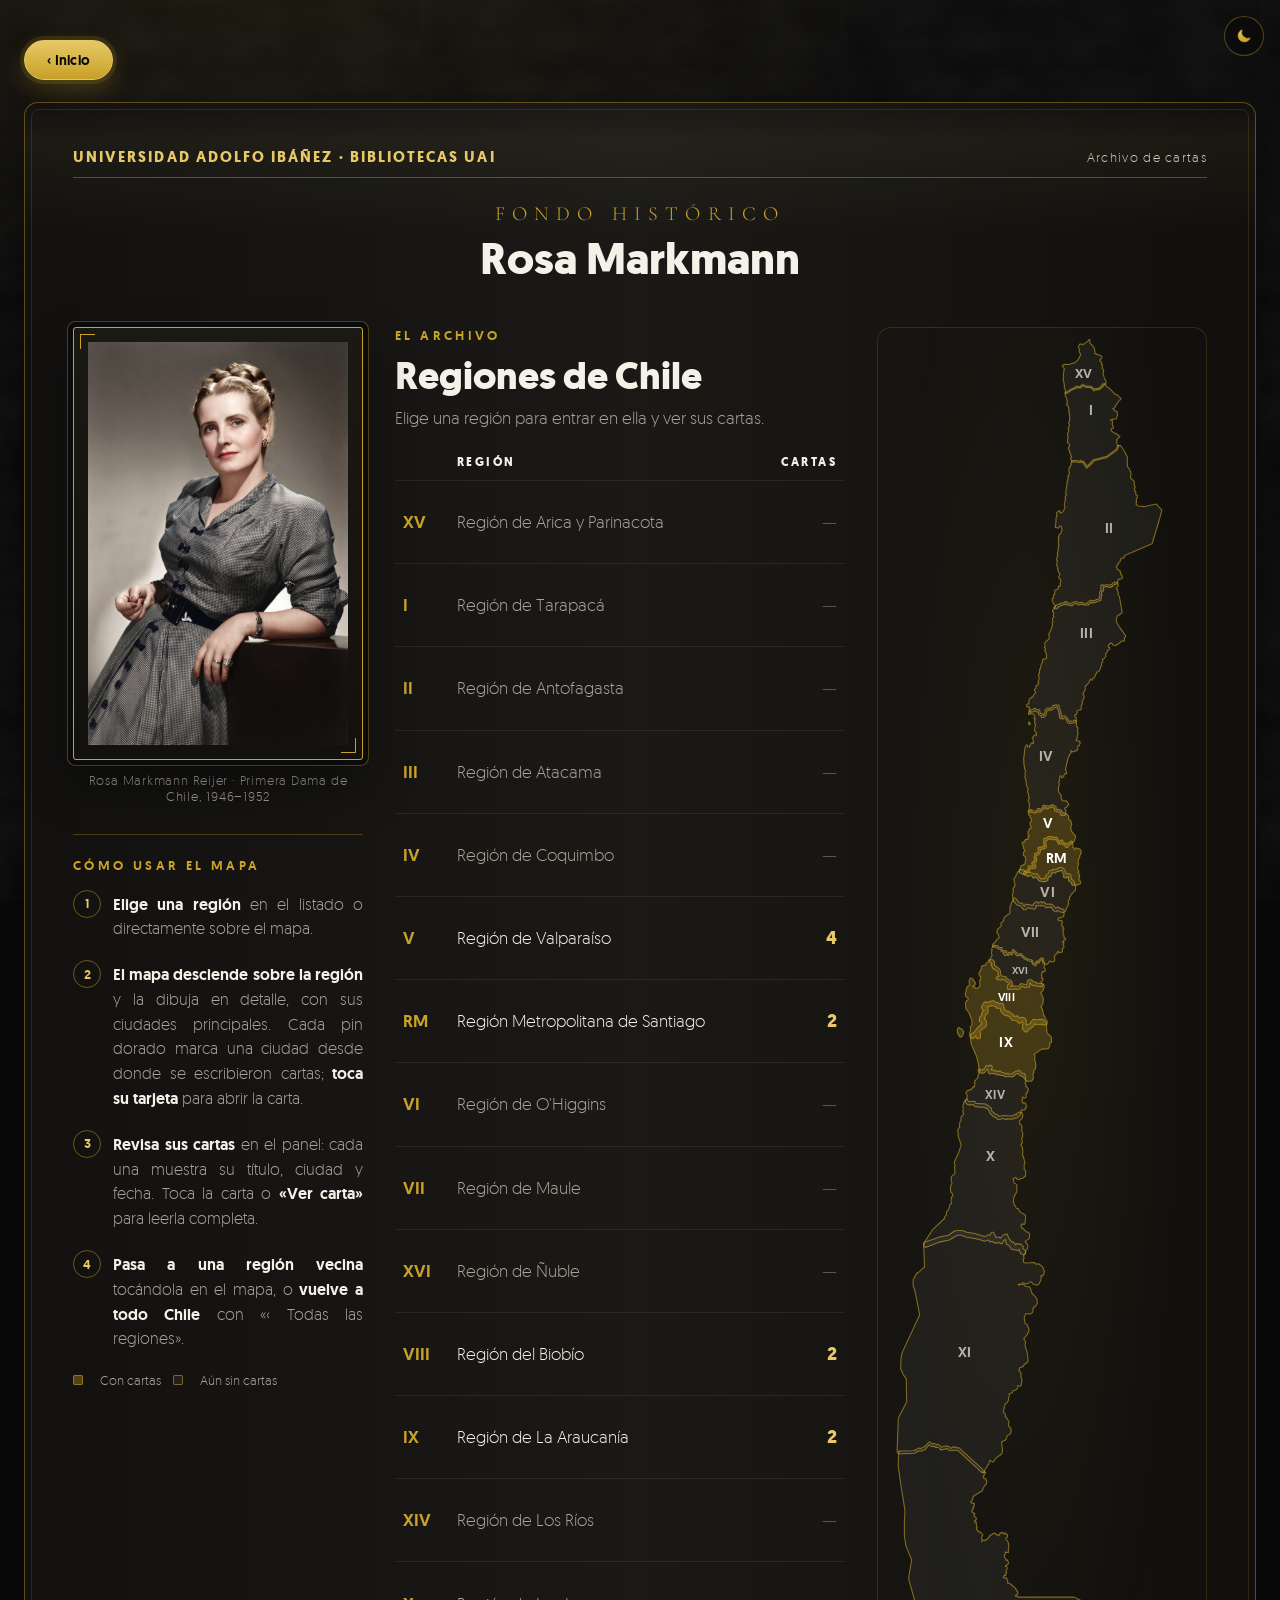
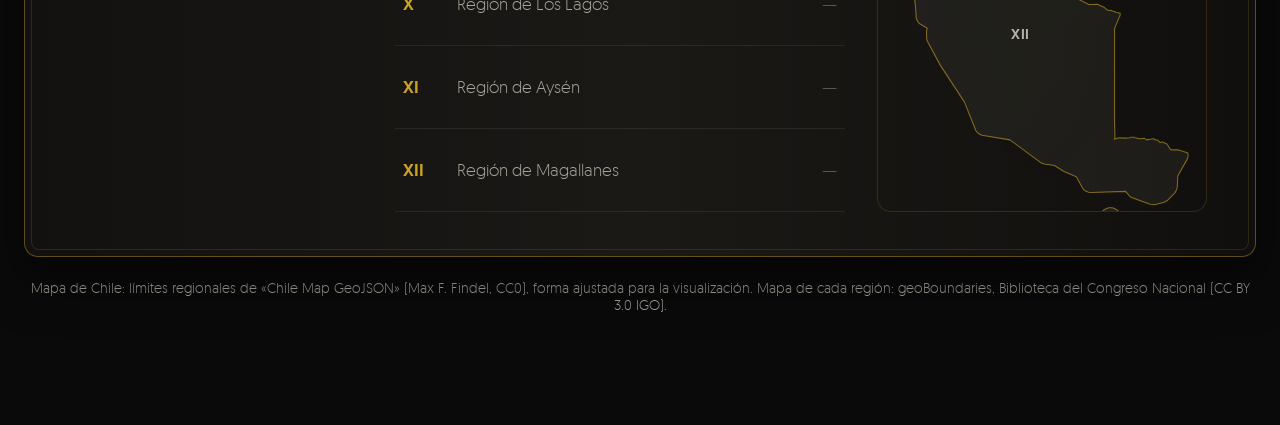
==== commit 253cf059: "Recorrido: nombres UAI con la letra del titulo y sobre mas realista - Universidad Adolfo Ibanez y Bi" ====
--- a/archivo/index.html
+++ b/archivo/index.html
@@ -12,7 +12,7 @@
  background:linear-gradient(180deg,rgba(var(--q-e6c866, 230,200,102),0) 0,rgba(var(--q-e6c866, 230,200,102),.05) 38px,rgba(var(--q-e6c866, 230,200,102),0) 130px),linear-gradient(90deg,var(--p-121110, #121110),var(--p-1a1916, #1a1916) 50%,var(--p-100f0d, #100f0d));box-shadow:0 22px 50px rgba(0,0,0,.5)}
 .card::before{content:"";position:absolute;inset:6px;border-radius:8px;border:1px solid rgba(var(--q-c9a227, 201,162,39),.16);pointer-events:none}
 .head{text-align:center;margin-bottom:38px}
-.head .inst{font-family:'Cormorant Garamond',serif;font-size:clamp(15px,1.25vw,18px);letter-spacing:.24em;text-transform:uppercase;font-weight:600;color:var(--acc2);align-items:baseline;padding-bottom:10px;border-bottom:1px solid rgba(var(--q-c9a227, 201,162,39),.4);display:flex;justify-content:space-between}
+.head .inst{font-family:Geomanist,sans-serif;font-size:clamp(13px,1.15vw,16px);letter-spacing:.14em;text-transform:uppercase;font-weight:700;color:var(--acc2);align-items:baseline;padding-bottom:10px;border-bottom:1px solid rgba(var(--q-c9a227, 201,162,39),.4);display:flex;justify-content:space-between}
 .head .inst i{font-family:Geomanist,sans-serif;font-size:13px;font-style:normal;letter-spacing:.1em;text-transform:none;font-weight:300;color:var(--p-cfc7b0, #cfc7b0)}
 .head .eb{font-family:'Cormorant Garamond',serif;font-size:20px;letter-spacing:.36em;text-transform:uppercase;color:var(--acc);margin:24px 0 4px}
 .head h1{margin:0;font-weight:700;font-size:clamp(38px,3.4vw,56px)}
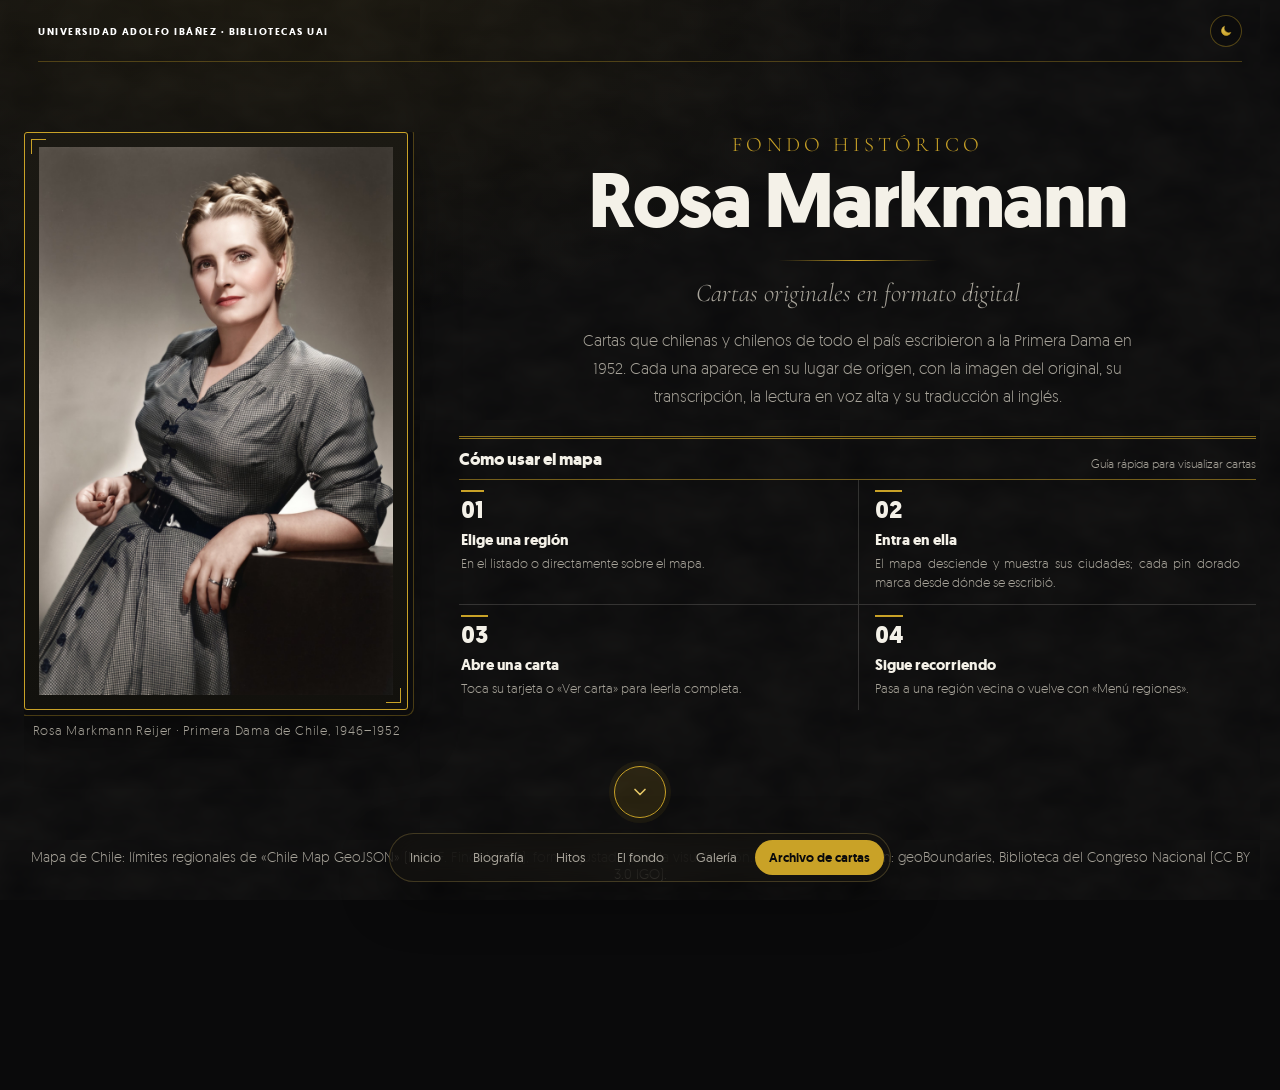
==== commit b8e73f42: "Archivo con el formato del recorrido; leyenda, franja y brillo mas sutil Archivo de cartas: - Franja" ====
--- a/archivo/index.html
+++ b/archivo/index.html
@@ -137,25 +137,84 @@
 .nota.inicio{text-align:left} .nota.inicio a{padding:10px 22px;font-size:14px}
 /* Paleta plata (luna): cada dorado del archivo tiene aquí su equivalente en plata. */
 html[data-p="4"]{--p-0d0c0a:#0a0c0f;--q-0d0c0a:10,12,15;--p-100e0a:#0c0e11;--q-100e0a:12,14,17;--p-100f0c:#0d0f12;--q-100f0c:13,15,18;--p-100f0d:#0d0f12;--q-100f0d:13,15,18;--p-12110d:#0f1114;--q-12110d:15,17,20;--p-121110:#0f1114;--q-121110:15,17,20;--p-14110a:#0a0a0b;--q-14110a:10,10,11;--p-141210:#101215;--q-141210:16,18,21;--p-16140f:#121417;--q-16140f:18,20,23;--p-1a1916:#17191c;--q-1a1916:23,25,28;--p-1b1913:#17191c;--q-1b1913:23,25,28;--p-1d1a12:#181a1d;--q-1d1a12:24,26,29;--p-221d12:#1b1d20;--q-221d12:27,29,32;--p-7d5410:#50555c;--q-7d5410:80,85,92;--p-a8841f:#8d939c;--q-a8841f:141,147,156;--p-a8a49a:#a5a9af;--q-a8a49a:165,169,175;--p-c9a227:#c3c8cf;--q-c9a227:195,200,207;--p-cf9a32:#aab0b8;--q-cf9a32:170,176,184;--p-cfc7b0:#c9ccd1;--q-cfc7b0:201,204,209;--p-d9b452:#d5d8dd;--q-d9b452:213,216,221;--p-d9d3c2:#d6d8dc;--q-d9d3c2:214,216,220;--p-e6c866:#eceef1;--q-e6c866:236,238,241;--p-f0dc94:#f4f5f7;--q-f0dc94:244,245,247;--p-f3cf6e:#e3e6ea;--q-f3cf6e:227,230,234;--p-f4f1e8:#f4f4f5;--q-f4f1e8:244,244,245;--p-fff2c2:#ffffff;--q-fff2c2:255,255,255;--p-fff4cf:#ffffff;--q-fff4cf:255,255,255;}
-</style></head><body><div class="wrap">
-<p class="nota inicio"><a href="../">‹ Inicio</a></p>
+
+/* ===== Mismo formato que el recorrido: franja arriba, menú fijo abajo, sin marco ===== */
+body{padding:62px 0 96px}
+.franja{position:fixed;z-index:50;top:0;left:0;right:0;height:62px;display:flex;align-items:center;justify-content:space-between;gap:16px;padding:0 clamp(16px,3vw,40px);
+  background:radial-gradient(ellipse 1200px 700px at 20% -10%,rgba(var(--q-c9a227, 201,162,39),.09),transparent 60%),
+ url("data:image/svg+xml,%3Csvg%20xmlns%3D%27http%3A//www.w3.org/2000/svg%27%20width%3D%27420%27%20height%3D%27420%27%3E%20%3Cfilter%20id%3D%27s%27%3E%20%3CfeTurbulence%20type%3D%27fractalNoise%27%20baseFrequency%3D%270.018%200.028%27%20numOctaves%3D%273%27%20seed%3D%2711%27%20stitchTiles%3D%27stitch%27%20result%3D%27t%27/%3E%20%3CfeColorMatrix%20in%3D%27t%27%20type%3D%27matrix%27%20values%3D%270%200%200%200%200.83%20%200%200%200%200%200.74%20%200%200%200%200%200.52%20%200%200%200%200.05%200%27/%3E%20%3C/filter%3E%20%3Crect%20width%3D%27100%25%27%20height%3D%27100%25%27%20filter%3D%27url%28%23s%29%27/%3E%20%3C/svg%3E") 0 0/420px,#0a0a0b;background-attachment:fixed}
+.franja::after{content:"";position:absolute;left:clamp(16px,3vw,40px);right:clamp(16px,3vw,40px);bottom:0;height:1px;background:rgba(var(--q-c9a227, 201,162,39),.32)}
+.franja-inst{font-weight:700;font-size:clamp(10px,.82vw,12.5px);letter-spacing:.14em;text-transform:uppercase;color:#fff;white-space:nowrap;overflow:hidden;text-overflow:ellipsis}
+.franja .luna{width:32px;height:32px} .franja .luna svg{width:14px;height:14px}
+.menu{position:fixed;z-index:40;left:50%;bottom:18px;transform:translateX(-50%);display:flex;gap:4px;padding:6px;border-radius:999px;max-width:calc(100% - 24px);overflow-x:auto;scrollbar-width:none;
+  background:rgba(18,17,14,.62);border:1px solid rgba(var(--q-e6c866, 230,200,102),.22);backdrop-filter:blur(18px) saturate(1.3);-webkit-backdrop-filter:blur(18px) saturate(1.3);box-shadow:0 18px 50px rgba(0,0,0,.35)}
+.menu a{display:block;padding:9px 14px;border-radius:999px;text-decoration:none;font-size:13px;font-weight:400;color:var(--dim);white-space:nowrap}
+.menu a:hover{color:var(--ink)} .menu a.on{color:#0a0a0b;background:var(--acc);font-weight:500}
+.card{border:0;background:none;box-shadow:none;padding:30px 0 0;border-radius:0} .card::before{display:none}
+
+/* Primera parte: retrato a la izquierda; título, texto y guía a la derecha, terminando a la misma altura */
+.cab{display:grid;grid-template-columns:auto minmax(0,1fr);gap:clamp(28px,4vw,64px);align-items:start;max-width:1240px;margin:0 auto}
+.cab .foto{position:relative;margin:0}
+.cab .foto .marco img{height:var(--alto-foto,620px);width:auto;max-width:none}
+.cab .foto .pie{position:absolute;left:0;right:0;top:100%;margin-top:12px}
+.titulo{text-align:center}
+.titulo .eb{font-family:'Cormorant Garamond',serif;font-size:clamp(16px,1.6vw,21px);letter-spacing:.2em;text-transform:uppercase;color:var(--acc);margin:0 0 6px}
+.titulo h1{font-weight:700;font-size:clamp(44px,6vw,88px);line-height:1;margin:0;letter-spacing:-.02em;
+  background:linear-gradient(100deg,#f4f1e8 0%,#f4f1e8 40%,#eadba8 50%,#f4f1e8 60%,#f4f1e8 100%);background-size:260% 100%;-webkit-background-clip:text;background-clip:text;color:transparent;animation:sheen 11s ease-in-out 1.5s infinite}
+html[data-p="4"] .titulo h1{background-image:linear-gradient(100deg,#f4f4f5 0%,#f4f4f5 40%,#cfd2d7 50%,#f4f4f5 60%,#f4f4f5 100%)}
+@keyframes sheen{0%{background-position:100% 0}38%,100%{background-position:0% 0}}
+@media (prefers-reduced-motion:reduce){.titulo h1{animation:none}}
+.titulo .regla{width:160px;height:1px;margin:20px auto 16px;background:linear-gradient(90deg,transparent,var(--acc),transparent)}
+.titulo .sub{font-family:'Cormorant Garamond',serif;font-style:italic;font-size:clamp(20px,2vw,26px);color:var(--dim);margin:0}
+.intro{color:var(--dim);font-size:16px;line-height:1.75;max-width:64ch;margin:18px auto 0;text-align:center}
+.guia2{text-align:left;margin-top:26px}
+.guia2-cab{display:flex;justify-content:space-between;align-items:flex-end;gap:16px;padding:9px 0 8px;border-top:3px double rgba(var(--q-c9a227, 201,162,39),.7);border-bottom:1px solid rgba(var(--q-c9a227, 201,162,39),.55)}
+.guia2-cab h3{margin:0;font-weight:700;font-size:17px;color:var(--ink)} .guia2-cab span{font-size:12px;color:var(--dim)}
+.pasos{list-style:none;margin:0;padding:0;display:grid;grid-template-columns:1fr 1fr;gap:0}
+.pasos li{padding:10px 16px 12px;border-left:1px solid rgba(var(--q-f4f1e8, 244,241,232),.16)}
+.pasos li:nth-child(odd){border-left:0;padding-left:2px} .pasos li:nth-child(n+3){border-top:1px solid rgba(var(--q-f4f1e8, 244,241,232),.16)}
+.pasos .num{display:inline-block;font-weight:700;font-size:24px;line-height:1;color:var(--ink);padding-top:6px;border-top:2px solid var(--acc);margin-bottom:8px}
+.pasos b{display:block;font-weight:700;font-size:14.5px;margin:0 0 4px;color:var(--ink)}
+.pasos p{margin:0;font-size:12.8px;line-height:1.5;color:var(--dim);text-align:justify;hyphens:auto}
+/* flecha hacia abajo: lleva, con un movimiento hacia la derecha, a las regiones y el mapa */
+.bajar{display:grid;place-items:center;width:52px;height:52px;margin:56px auto 8px;border-radius:50%;cursor:pointer;padding:0;color:var(--acc2);
+  background:rgba(var(--q-c9a227, 201,162,39),.14);border:1.5px solid var(--acc);box-shadow:0 0 0 5px rgba(var(--q-c9a227, 201,162,39),.08);animation:bote 2.2s ease-in-out infinite;transition:background .2s,color .2s}
+.bajar:hover{background:var(--acc);color:var(--p-0a0a0b, #0a0a0b)}
+.bajar svg{width:20px;height:20px;fill:none;stroke:currentColor;stroke-width:2;stroke-linecap:round;stroke-linejoin:round}
+@keyframes bote{50%{transform:translateY(6px)}}
+.partes{overflow:hidden;transition:height .9s cubic-bezier(.65,0,.18,1)}
+.partes-fila{display:flex;align-items:flex-start;width:200%;transition:transform .9s cubic-bezier(.65,0,.18,1)}
+.parte{flex:0 0 50%;min-width:0;transition:opacity .9s ease}
+.partes.dos .partes-fila{transform:translateX(-50%)}
+.partes:not(.dos) .parte:last-child,.partes.dos .parte:first-child{opacity:0;pointer-events:none}
+@media (prefers-reduced-motion:reduce){.partes,.partes-fila,.parte{transition:none}}
+
+/* Segunda parte: regiones y mapa a lo ancho */
+.grid,.grid.ancha{grid-template-columns:minmax(360px,520px) minmax(460px,1fr);max-width:1240px;margin:0 auto}
+.ley-mapa{position:absolute;z-index:4;top:14px;left:14px;margin:0;padding:6px 14px;border-radius:999px;white-space:nowrap;font-size:13px;color:var(--dim);display:flex;gap:6px 12px;align-items:center;
+  background:rgba(10,10,11,.72);border:1px solid rgba(var(--q-c9a227, 201,162,39),.25);transition:opacity .4s ease}
+.mapa-wrap.dentro .ley-mapa{opacity:0;pointer-events:none}
+.volver{align-self:flex-start;padding:7px 16px;font-size:13px;margin-bottom:16px;box-shadow:0 0 0 3px rgba(var(--q-c9a227, 201,162,39),.12)}
+@media (max-width:980px){.cab{grid-template-columns:1fr}.cab .foto{justify-self:center;width:min(300px,80%)}.cab .foto .marco img{height:auto;width:100%}.cab .foto .pie{position:static}
+  .grid,.grid.ancha{grid-template-columns:1fr}.menu{justify-content:flex-start}.menu a{padding:8px 11px;font-size:12px}.franja-inst{font-size:9.5px;letter-spacing:.06em}}
+</style></head><body><header class="franja"><span class="franja-inst">Universidad Adolfo Ibáñez · Bibliotecas UAI</span></header><nav class="menu" aria-label="Secciones"><a href="../#inicio">Inicio</a><a href="../#biografia">Biografía</a><a href="../#hitos">Hitos</a><a href="../#fondo">El fondo</a><a href="../#galeria">Galería</a><a class="on" href="./">Archivo de cartas</a></nav><div class="wrap">
 <section class="card">
-  <div class="head"><div class="inst"><span>Universidad Adolfo Ibáñez · Bibliotecas UAI</span><i>Archivo de cartas</i></div>
-    <p class="eb">Fondo histórico</p><h1>Rosa Markmann</h1></div>
+  <div class="partes" id="partes"><div class="partes-fila">
+  <div class="parte">
+  <div class="cab"><figure class="foto"><div class="marco"><img src="../assets/images/rosa-markmann-color.jpg" alt="Retrato de Rosa Markmann"></div><p class="pie">Rosa Markmann Reijer · Primera Dama de Chile, 1946–1952</p></figure><div class="titulo" id="titulo"><p class="eb">Fondo histórico</p><h1>Rosa Markmann</h1><div class="regla"></div>
+    <p class="sub">Cartas originales en formato digital</p><p class="intro">Cartas que chilenas y chilenos de todo el país escribieron a la Primera Dama en 1952. Cada una aparece en su lugar de origen, con la imagen del original, su transcripción, la lectura en voz alta y su traducción al inglés.</p><div class="guia2"><div class="guia2-cab"><h3>Cómo usar el mapa</h3><span>Guía rápida para visualizar cartas</span></div><ol class="pasos"><li><span class="num">01</span><b>Elige una región</b><p>En el listado o directamente sobre el mapa.</p></li><li><span class="num">02</span><b>Entra en ella</b><p>El mapa desciende y muestra sus ciudades; cada pin dorado marca desde dónde se escribió.</p></li><li><span class="num">03</span><b>Abre una carta</b><p>Toca su tarjeta o «Ver carta» para leerla completa.</p></li><li><span class="num">04</span><b>Sigue recorriendo</b><p>Pasa a una región vecina o vuelve con «Menú regiones».</p></li></ol></div></div></div>
+  <button class="bajar" id="bajar" aria-label="Ver las regiones de Chile"><svg viewBox="0 0 24 24"><path d="M6 9l6 6 6-6"/></svg></button>
+  </div>
+  <div class="parte">
   <div class="grid">
-    <div class="col-foto"><div class="sigue"><div class="marco"><img src="../assets/images/rosa-markmann-color.jpg" alt="Retrato de Rosa Markmann"></div><p class="pie">Rosa Markmann Reijer · Primera Dama de Chile, 1946–1952</p>
-      <div class="guia"><h4>Cómo usar el mapa</h4><ol>
-        <li><span>1</span><p><b>Elige una región</b> en el listado o directamente sobre el mapa.</p></li>
-        <li><span>2</span><p><b>El mapa desciende sobre la región</b> y la dibuja en detalle, con sus ciudades principales. Cada pin dorado marca una ciudad desde donde se escribieron cartas; <b>toca su tarjeta</b> para abrir la carta.</p></li>
-        <li><span>3</span><p><b>Revisa sus cartas</b> en el panel: cada una muestra su título, ciudad y fecha. Toca la carta o <b>«Ver carta»</b> para leerla completa.</p></li>
-        <li><span>4</span><p><b>Pasa a una región vecina</b> tocándola en el mapa, o <b>vuelve a todo Chile</b> con «‹ Todas las regiones».</p></li></ol>
-        <p class="ley"><i class="sw con"></i>Con cartas <i class="sw"></i>Aún sin cartas</p></div></div>
-    </div><div class="panel" id="panel"></div>
-    <div class="mapa-wrap" id="wrap"><svg class="detalle" id="detalle" preserveAspectRatio="xMidYMid meet" aria-label="Mapa de la región"><defs><pattern id="olas" patternUnits="userSpaceOnUse" width="16" height="8"><path d="M0 4 q4 -2.6 8 0 t8 0" fill="none" style="stroke:rgba(var(--q-c9a227, 201,162,39),.16)" stroke-width=".7"/></pattern><radialGradient id="oroPin" cx=".34" cy=".28" r=".85"><stop offset="0" style="stop-color:var(--p-fff4cf, #fff4cf)"/><stop offset=".28" style="stop-color:var(--p-f3cf6e, #f3cf6e)"/><stop offset=".62" style="stop-color:var(--p-cf9a32, #cf9a32)"/><stop offset="1" style="stop-color:var(--p-7d5410, #7d5410)"/></radialGradient><linearGradient id="brillo" x1="0" y1="0" x2="1" y2="1"><stop offset="0" stop-color="#fff" stop-opacity=".75"/><stop offset="1" stop-color="#fff" stop-opacity="0"/></linearGradient><filter id="difuso" x="-50%" y="-50%" width="200%" height="200%"><feGaussianBlur stdDeviation="2.2"/></filter></defs><rect class="fondo" x="-11417" y="-1023" width="7031" height="11556"/><path class="mar" d="M-11417,-1023L-8700,-1023L-8700,1050L-8150,1560L-7932,1798L-7850,1873L-7760,1940L-7722,1974L-7708,1986L-7705,1998L-7704,2010L-7684,2022L-7677,2034L-7677,2046L-7675,2058L-7675,2070L-7671,2082L-7671,2094L-7668,2106L-7668,2118L-7661,2130L-7656,2142L-7649,2154L-7629,2166L-7620,2178L-7604,2190L-7604,2202L-7604,2214L-7623,2226L-7618,2238L-7617,2250L-7617,2262L-7617,2274L-7621,2286L-7633,2298L-7633,2310L-7619,2322L-7608,2334L-7608,2346L-7608,2358L-7605,2370L-7605,2382L-7592,2394L-7592,2406L-7579,2418L-7579,2430L-7579,2442L-7579,2454L-7566,2466L-7566,2478L-7566,2490L-7555,2502L-7552,2514L-7550,2526L-7550,2538L-7546,2550L-7541,2562L-7541,2574L-7541,2586L-7468,2598L-7468,2610L-7447,2622L-7447,2634L-7447,2646L-7836,2658L-7834,2670L-7825,2682L-7825,2694L-7825,2706L-7825,2718L-7831,2730L-7484,2742L-7484,2754L-7484,2766L-7837,2778L-7588,2790L-7588,2802L-7588,2814L-7594,2826L-7608,2838L-7607,2850L-7601,2862L-7597,2874L-7597,2886L-7597,2898L-7615,2910L-7617,2922L-7617,2934L-7612,2946L-7612,2958L-7612,2970L-7679,2982L-7698,2994L-7602,3006L-7602,3018L-7602,3030L-7621,3042L-7625,3054L-7625,3066L-7600,3078L-7600,3090L-7589,3102L-7589,3114L-7589,3126L-7592,3138L-7612,3150L-7649,3162L-7649,3174L-7658,3186L-7664,3198L-7675,3210L-7675,3222L-7680,3234L-7684,3246L-7690,3258L-7704,3270L-7708,3282L-7726,3294L-7735,3306L-7743,3318L-7743,3330L-7748,3342L-7748,3354L-7751,3366L-7754,3378L-7758,3390L-7758,3402L-7775,3414L-7776,3426L-7774,3438L-7768,3450L-7768,3462L-7768,3474L-7768,3486L-7761,3498L-7760,3510L-7760,3522L-7760,3534L-7768,3546L-7770,3558L-7795,3570L-7802,3582L-7808,3594L-7809,3606L-7812,3618L-7812,3630L-7812,3642L-7822,3654L-7826,3666L-7840,3678L-7840,3690L-7834,3702L-7832,3714L-7813,3726L-7805,3738L-7805,3750L-7805,3762L-7805,3774L-7806,3786L-7806,3798L-7798,3810L-7795,3822L-7795,3834L-7794,3846L-7788,3858L-7780,3870L-7780,3882L-7780,3894L-7773,3906L-7760,3918L-7756,3930L-7756,3942L-7756,3954L-7761,3966L-7767,3978L-7767,3990L-7765,4002L-7762,4014L-7762,4026L-7759,4038L-7759,4050L-7759,4062L-7760,4074L-7783,4086L-7787,4098L-7798,4110L-7806,4122L-7806,4134L-7809,4146L-7812,4158L-7819,4170L-7821,4182L-7822,4194L-7828,4206L-7823,4218L-7823,4230L-7823,4242L-7816,4254L-7816,4266L-7816,4278L-7822,4290L-7822,4302L-7823,4314L-7828,4326L-7836,4338L-7857,4350L-7857,4362L-7881,4374L-7894,4386L-7894,4398L-7900,4410L-7903,4422L-7903,4434L-7903,4446L-7903,4458L-7906,4470L-7906,4482L-7906,4494L-7906,4506L-7906,4518L-7907,4530L-7905,4542L-7900,4554L-7899,4566L-7892,4578L-7892,4590L-7892,4602L-7891,4614L-7888,4626L-7875,4638L-7874,4650L-7874,4662L-7874,4674L-7880,4686L-7885,4698L-7923,4710L-7937,4722L-7935,4734L-7934,4746L-7934,4758L-7934,4770L-7937,4782L-7943,4794L-7944,4806L-7944,4818L-7959,4830L-7959,4842L-7959,4854L-7959,4866L-7967,4878L-7968,4890L-7966,4902L-7966,4914L-7966,4926L-7975,4938L-7985,4950L-7985,4962L-7988,4974L-7988,4986L-7984,4998L-7984,5010L-7984,5022L-7986,5034L-7986,5046L-7986,5058L-7985,5070L-7984,5082L-7981,5094L-7977,5106L-7976,5118L-7976,5130L-7976,5142L-7973,5154L-7973,5166L-7973,5178L-7974,5190L-8007,5202L-8005,5214L-8005,5226L-8005,5238L-8007,5250L-8015,5262L-8017,5274L-8010,5286L-7997,5298L-7988,5310L-7974,5322L-7974,5334L-7974,5346L-7974,5358L-7974,5370L-7972,5382L-7957,5394L-7957,5406L-7957,5418L-7960,5430L-7965,5442L-7965,5454L-7965,5466L-7975,5478L-7978,5490L-7936,5502L-7912,5514L-7903,5526L-7903,5538L-7903,5550L-7904,5562L-7914,5574L-7915,5586L-7920,5598L-7949,5610L-7947,5622L-7934,5634L-7928,5646L-7928,5658L-7928,5670L-7932,5682L-7942,5694L-7945,5706L-7974,5718L-7975,5730L-7966,5742L-7961,5754L-7961,5766L-7961,5778L-7965,5790L-7972,5802L-7974,5814L-7974,5826L-7974,5838L-7966,5850L-7965,5862L-7965,5874L-7965,5886L-7965,5898L-7986,5910L-7991,5922L-7991,5934L-7987,5946L-7987,5958L-7987,5970L-7989,5982L-8004,5994L-8009,6006L-8022,6018L-8037,6030L-8039,6042L-8043,6054L-8050,6066L-8051,6078L-8051,6090L-8040,6102L-8037,6114L-8037,6126L-8030,6138L-8030,6150L-8030,6162L-8031,6174L-8046,6186L-8048,6198L-8064,6210L-8063,6222L-8063,6234L-8063,6246L-8075,6258L-8089,6270L-8111,6282L-8116,6294L-8120,6306L-8120,6318L-8120,6330L-8120,6342L-8120,6354L-8130,6366L-8139,6378L-8139,6390L-8150,6402L-8169,6414L-8164,6426L-8164,6438L-8164,6450L-8161,6462L-8156,6474L-8156,6486L-8155,6498L-8153,6510L-8152,6522L-8043,6534L-8036,6546L-8036,6558L-8033,6570L-8031,6582L-8031,6594L-8031,6606L-8034,6618L-8034,6630L-8033,6642L-8033,6654L-8033,6666L-8034,6678L-8038,6690L-8039,6702L-8036,6714L-8022,6726L-8012,6738L-8007,6750L-7996,6762L-7996,6774L-7781,6786L-7781,6798L-7692,6810L-7669,6822L-7652,6834L-7652,6846L-4385,6846L-4385,10533L-11417,10533Z"/><g class="costa"><path d="M-7621.9,2909.2L-7620.1,2908.0L-7622.4,2904.6L-7620.8,2901.7L-7618.0,2901.3L-7617.2,2899.7L-7617.4,2892.8L-7613.8,2891.1L-7612.2,2888.0L-7610.6,2888.9L-7609.8,2887.6L-7606.7,2890.3L-7599.4,2886.1L-7602.0,2882.4L-7602.9,2876.9L-7607.1,2874.9L-7606.6,2869.1L-7608.7,2867.8L-7610.1,2862.5L-7609.3,2860.9L-7615.0,2859.9L-7616.0,2857.2L-7619.0,2857.0L-7621.2,2850.0L-7624.4,2847.4L-7621.6,2838.8L-7615.9,2831.4L-7616.3,2823.5L-7613.3,2826.3L-7611.4,2823.8L-7609.5,2824.3L-7604.6,2809.9L-7595.8,2810.2L-7594.2,2805.7L-7591.0,2803.4L-7590.0,2799.3L-7485.9,2754.5L-7449.0,2629.1L-7470.1,2606.6L-7513.3,2616.8L-7538.9,2614.7L-7542.3,2611.7L-7541.9,2610.4L-7548.2,2609.0L-7546.5,2598.2L-7549.0,2595.1L-7546.6,2590.5L-7548.3,2584.2L-7545.4,2583.5L-7546.0,2580.8L-7542.6,2578.6L-7544.9,2575.7L-7543.6,2572.8L-7546.6,2572.7L-7549.3,2568.7L-7548.4,2561.6L-7550.7,2559.1L-7550.2,2557.6L-7554.8,2554.6L-7553.7,2553.5L-7554.7,2551.8L-7553.6,2549.9L-7554.9,2548.1L-7553.7,2545.3L-7554.3,2541.5L-7551.8,2541.4L-7553.7,2533.0L-7556.5,2528.6L-7554.5,2521.6L-7557.2,2518.3L-7557.3,2515.2L-7562.1,2513.5L-7569.2,2506.5L-7568.0,2481.2L-7581.3,2461.3L-7581.2,2425.2L-7594.0,2400.8L-7607.1,2381.4L-7608.8,2382.8L-7614.8,2382.2L-7620.8,2396.9L-7656.8,2423.2L-7707.3,2436.7L-7733.8,2464.4L-7736.8,2461.5L-7739.0,2456.2L-7742.0,2454.4L-7743.6,2448.8L-7746.6,2444.4L-7754.1,2442.6L-7757.6,2439.2L-7759.3,2441.9L-7777.0,2439.7L-7784.2,2441.5L-7788.2,2439.8L-7790.1,2440.5L-7792.9,2447.5L-7791.5,2452.3L-7794.0,2455.1L-7794.1,2460.0L-7797.5,2464.4L-7799.8,2465.2L-7800.3,2467.4L-7799.7,2474.9L-7801.4,2480.1L-7799.3,2485.5L-7800.3,2493.5L-7804.8,2496.9L-7802.5,2500.5L-7803.1,2504.4L-7804.5,2505.4L-7804.0,2508.4L-7805.7,2510.3L-7804.6,2515.8L-7805.7,2519.3L-7807.7,2520.0L-7807.5,2524.7L-7809.4,2529.2L-7808.7,2533.9L-7810.4,2538.6L-7809.6,2541.0L-7811.2,2542.9L-7810.0,2545.9L-7812.3,2551.5L-7810.9,2554.5L-7813.5,2564.0L-7810.1,2568.4L-7811.7,2573.5L-7814.3,2574.8L-7813.8,2576.2L-7815.3,2577.4L-7812.8,2585.2L-7815.9,2587.6L-7814.7,2588.8L-7814.8,2595.0L-7816.0,2598.7L-7818.4,2600.7L-7818.8,2605.5L-7815.9,2618.7L-7817.4,2619.6L-7818.0,2624.2L-7822.4,2632.6L-7828.6,2639.1L-7837.6,2640.9L-7839.4,2637.7L-7839.4,2633.2L-7841.1,2632.1L-7841.9,2634.5L-7848.1,2639.1L-7846.0,2652.0L-7847.0,2654.3L-7850.1,2655.9L-7850.5,2662.4L-7850.5,2665.7L-7848.4,2668.5L-7851.1,2672.5L-7850.2,2674.2L-7851.2,2677.5L-7849.2,2680.8L-7851.0,2686.3L-7852.1,2685.0L-7853.0,2686.7L-7853.6,2691.5L-7852.4,2692.2L-7852.1,2690.6L-7850.3,2690.3L-7844.4,2694.2L-7842.7,2692.8L-7840.7,2685.7L-7836.4,2685.9L-7831.6,2689.0L-7828.4,2693.9L-7829.1,2696.5L-7827.3,2699.3L-7827.2,2703.3L-7833.3,2719.7L-7840.0,2725.8L-7839.7,2732.0L-7842.2,2733.6L-7838.7,2738.8L-7841.1,2741.3L-7840.1,2748.5L-7841.4,2752.9L-7839.0,2760.1L-7839.7,2764.8L-7841.6,2765.3L-7839.6,2772.0L-7841.5,2772.8L-7840.4,2774.6L-7841.6,2779.9L-7843.1,2780.5L-7842.3,2784.3L-7844.8,2791.0L-7843.8,2794.3L-7845.6,2795.7L-7843.9,2802.2L-7846.3,2808.0L-7845.3,2810.7L-7847.3,2812.4L-7846.4,2813.4L-7848.2,2817.5L-7844.8,2823.0L-7845.8,2828.9L-7847.5,2830.0L-7846.5,2836.0L-7847.9,2839.7L-7844.6,2844.5L-7844.2,2853.2L-7841.6,2856.2L-7842.5,2862.2L-7838.1,2866.6L-7835.5,2871.9L-7837.9,2881.6L-7840.1,2884.4L-7839.6,2886.6L-7835.2,2889.2L-7832.4,2895.8L-7831.9,2904.0L-7834.4,2909.0L-7833.8,2918.9L-7838.4,2922.8L-7841.1,2921.2L-7842.4,2931.3L-7847.7,2934.8L-7853.7,2934.9L-7854.1,2937.5L-7855.6,2937.7L-7854.4,2951.8L-7859.7,2954.0L-7861.0,2960.0L-7859.8,2964.2L-7862.0,2967.8L-7864.9,2968.4L-7864.1,2971.5L-7865.6,2974.1L-7862.8,2975.8L-7860.7,2983.9L-7855.6,2989.6L-7853.5,2995.1L-7854.3,3002.0L-7856.9,3003.3L-7852.0,3002.9L-7850.9,2996.2L-7842.1,2996.9L-7837.4,2991.8L-7830.4,2990.0L-7827.4,2986.9L-7819.7,2987.2L-7817.1,2982.9L-7814.0,2984.4L-7813.1,2987.2L-7810.4,2985.3L-7805.8,2988.5L-7792.4,2989.9L-7792.1,2991.4L-7786.2,2985.8L-7773.5,2982.7L-7767.4,2989.0L-7763.6,2986.3L-7756.6,2985.5L-7747.3,2988.7L-7729.4,2989.7L-7728.4,2989.4L-7728.3,2985.2L-7722.7,2982.6L-7721.3,2978.4L-7714.7,2980.9L-7711.3,2979.2L-7700.0,2978.5L-7698.0,2975.8L-7683.0,2970.7L-7681.4,2964.1L-7678.9,2962.1L-7683.0,2961.1L-7678.1,2950.6L-7680.3,2944.6L-7681.9,2944.4L-7678.8,2942.6L-7678.2,2939.4L-7675.8,2937.8L-7675.0,2935.1L-7672.0,2934.7L-7672.8,2929.3L-7676.4,2926.9L-7671.4,2922.4L-7671.0,2918.8L-7668.0,2920.5L-7652.6,2918.0L-7648.2,2922.0L-7644.5,2919.4L-7641.9,2920.5L-7639.0,2917.4L-7637.1,2917.9L-7634.4,2909.8L-7632.0,2911.0L-7628.0,2908.6L-7626.8,2909.5L-7625.6,2907.6L-7621.9,2909.2Z"/><path d="M-7666.9,2145.1L-7662.6,2139.6L-7670.0,2121.9L-7670.7,2114.7L-7673.6,2109.9L-7676.6,2108.1L-7675.6,2105.7L-7673.3,2105.7L-7674.3,2102.3L-7672.8,2091.7L-7677.8,2085.2L-7677.6,2080.3L-7678.8,2079.2L-7676.7,2073.0L-7680.7,2068.9L-7679.6,2062.3L-7684.0,2059.7L-7688.7,2054.4L-7686.6,2050.2L-7683.8,2049.1L-7678.8,2042.4L-7685.9,2035.8L-7696.6,2033.0L-7698.1,2034.0L-7700.9,2032.3L-7700.9,2029.9L-7702.4,2031.6L-7704.3,2031.0L-7706.8,2022.8L-7705.7,2018.4L-7707.0,2011.3L-7709.5,2007.9L-7710.0,2003.7L-7724.5,1989.1L-7724.5,1976.7L-7746.6,1995.6L-7761.0,1993.9L-7764.3,2000.9L-7763.9,2005.4L-7761.5,2007.5L-7761.3,2019.5L-7755.9,2029.1L-7756.4,2034.0L-7763.2,2048.9L-7768.1,2055.2L-7782.0,2066.8L-7789.2,2066.8L-7800.3,2072.6L-7817.2,2071.4L-7822.4,2073.1L-7825.8,2076.2L-7817.3,2087.8L-7819.9,2090.9L-7820.7,2091.5L-7818.9,2095.6L-7820.7,2098.5L-7822.6,2111.3L-7821.0,2114.9L-7821.2,2124.0L-7823.7,2128.2L-7822.5,2133.1L-7821.3,2132.4L-7822.7,2133.3L-7820.4,2137.4L-7818.0,2148.4L-7818.2,2157.3L-7813.6,2169.7L-7814.4,2173.4L-7813.4,2175.8L-7815.4,2179.5L-7798.2,2170.7L-7794.7,2166.6L-7777.9,2158.3L-7775.3,2158.7L-7771.0,2156.6L-7764.1,2158.1L-7744.1,2155.0L-7725.1,2156.8L-7719.8,2155.4L-7717.2,2156.6L-7716.5,2159.8L-7707.5,2164.7L-7707.8,2168.6L-7698.4,2163.6L-7695.1,2165.5L-7693.7,2163.7L-7690.2,2164.9L-7684.0,2160.6L-7684.3,2159.1L-7680.8,2158.1L-7680.5,2155.7L-7677.7,2156.5L-7674.0,2152.9L-7673.7,2150.9L-7675.5,2149.5L-7674.7,2147.1L-7672.0,2147.6L-7666.9,2145.1Z"/><path d="M-7856.7,3003.3L-7856.3,3011.9L-7858.3,3013.4L-7858.5,3016.5L-7856.6,3018.7L-7858.5,3021.0L-7855.6,3027.2L-7858.8,3031.7L-7857.6,3033.9L-7854.9,3033.9L-7853.4,3038.8L-7857.0,3040.6L-7858.4,3044.1L-7861.4,3044.2L-7860.0,3053.3L-7862.7,3061.2L-7859.7,3064.2L-7859.5,3066.4L-7861.9,3067.0L-7864.4,3081.0L-7867.9,3083.8L-7865.8,3086.4L-7865.7,3089.6L-7870.5,3092.1L-7872.4,3099.6L-7875.1,3102.2L-7873.9,3103.4L-7876.4,3104.8L-7875.3,3107.4L-7874.1,3107.2L-7874.8,3109.4L-7872.4,3112.8L-7874.0,3114.9L-7871.4,3119.4L-7873.4,3121.5L-7872.9,3122.9L-7875.3,3124.3L-7873.4,3126.3L-7874.0,3127.6L-7875.8,3128.2L-7878.8,3126.3L-7877.6,3127.9L-7878.8,3129.1L-7877.2,3129.9L-7878.0,3131.4L-7879.9,3130.2L-7880.0,3132.7L-7878.4,3133.4L-7879.5,3136.1L-7883.5,3137.8L-7887.7,3133.6L-7889.9,3137.1L-7889.3,3138.8L-7892.0,3141.5L-7891.7,3144.1L-7888.9,3147.5L-7889.3,3150.4L-7890.7,3150.9L-7889.4,3152.1L-7890.4,3153.8L-7888.2,3155.2L-7887.2,3158.9L-7891.2,3166.3L-7888.9,3167.6L-7886.7,3175.2L-7882.2,3180.7L-7882.0,3183.5L-7883.8,3184.0L-7882.6,3184.8L-7883.8,3186.6L-7883.1,3187.4L-7884.6,3189.3L-7883.5,3197.7L-7885.3,3200.4L-7887.6,3200.0L-7888.1,3202.9L-7891.8,3202.7L-7894.5,3206.3L-7898.4,3202.4L-7898.9,3205.3L-7900.5,3206.2L-7898.8,3211.7L-7900.3,3212.0L-7903.7,3217.3L-7905.0,3221.9L-7904.2,3223.6L-7907.3,3227.4L-7906.4,3231.9L-7908.5,3233.6L-7908.7,3237.6L-7909.8,3237.4L-7911.4,3243.1L-7910.4,3248.3L-7912.0,3251.2L-7910.7,3251.9L-7910.8,3255.6L-7915.1,3258.4L-7915.4,3260.5L-7913.4,3261.2L-7913.7,3266.7L-7911.9,3274.2L-7915.0,3283.0L-7916.9,3283.5L-7913.3,3287.5L-7912.8,3291.0L-7916.3,3293.5L-7915.9,3296.3L-7918.5,3303.4L-7922.0,3304.9L-7923.6,3303.7L-7924.4,3305.9L-7922.7,3306.6L-7925.4,3308.8L-7923.2,3309.7L-7923.5,3313.7L-7927.8,3317.1L-7929.9,3317.0L-7930.4,3318.5L-7928.9,3318.6L-7926.0,3325.3L-7927.7,3331.3L-7935.4,3339.1L-7938.5,3347.4L-7942.8,3348.6L-7944.3,3351.4L-7949.2,3353.5L-7952.9,3361.3L-7950.9,3365.8L-7953.3,3370.2L-7949.5,3369.8L-7950.7,3374.8L-7950.1,3376.9L-7948.6,3376.8L-7948.1,3380.1L-7950.7,3381.8L-7947.4,3382.7L-7946.2,3385.1L-7950.8,3390.2L-7949.0,3393.5L-7950.2,3395.2L-7941.0,3395.3L-7933.9,3389.9L-7926.2,3395.7L-7922.1,3394.4L-7917.1,3395.5L-7915.2,3408.0L-7904.4,3410.9L-7905.3,3417.1L-7901.5,3417.3L-7897.1,3414.6L-7895.9,3408.4L-7893.5,3405.9L-7892.0,3394.5L-7884.5,3388.5L-7880.1,3390.3L-7872.8,3389.6L-7870.6,3387.1L-7865.0,3385.2L-7863.2,3382.5L-7864.1,3379.1L-7860.0,3377.9L-7856.2,3379.1L-7855.5,3376.9L-7850.5,3377.3L-7847.6,3378.7L-7845.0,3377.5L-7843.1,3379.7L-7843.9,3384.3L-7842.2,3385.7L-7842.8,3388.2L-7839.0,3391.6L-7838.6,3399.6L-7835.7,3402.4L-7835.2,3405.6L-7837.1,3408.4L-7833.1,3413.5L-7836.4,3417.8L-7834.7,3420.5L-7827.4,3422.7L-7826.0,3419.5L-7824.3,3419.0L-7816.9,3419.8L-7806.0,3433.0L-7805.1,3438.0L-7802.8,3438.9L-7795.3,3438.5L-7793.2,3440.1L-7786.1,3438.1L-7782.7,3435.1L-7778.3,3435.7L-7778.6,3430.9L-7781.6,3429.4L-7780.0,3424.4L-7786.0,3420.8L-7785.0,3418.9L-7786.1,3417.5L-7784.8,3416.8L-7785.7,3412.8L-7783.3,3410.7L-7783.1,3407.9L-7778.2,3405.7L-7776.7,3403.4L-7778.4,3395.9L-7775.2,3395.6L-7769.8,3389.5L-7760.0,3388.4L-7760.7,3378.2L-7759.7,3373.8L-7756.3,3369.9L-7757.6,3359.1L-7755.4,3356.9L-7755.3,3352.8L-7752.8,3351.7L-7751.0,3344.0L-7749.5,3342.9L-7750.4,3340.3L-7753.6,3338.6L-7753.8,3331.8L-7750.5,3326.2L-7749.6,3320.5L-7746.0,3318.9L-7747.0,3316.6L-7744.8,3313.3L-7746.5,3310.3L-7745.4,3308.8L-7748.2,3304.8L-7742.8,3299.6L-7745.4,3297.7L-7744.7,3295.4L-7742.5,3295.0L-7742.1,3293.1L-7738.8,3294.8L-7737.2,3289.9L-7730.7,3287.0L-7728.0,3281.2L-7728.4,3278.9L-7725.3,3275.3L-7725.7,3271.5L-7723.2,3268.5L-7715.9,3274.0L-7715.1,3268.6L-7709.9,3266.1L-7706.7,3261.6L-7706.0,3254.4L-7701.7,3251.3L-7702.3,3246.8L-7700.4,3246.0L-7698.9,3241.2L-7691.7,3241.8L-7689.8,3236.8L-7686.2,3232.9L-7687.2,3229.3L-7684.8,3226.8L-7682.4,3218.5L-7682.5,3210.4L-7677.3,3207.1L-7677.1,3205.1L-7679.1,3203.0L-7678.2,3197.2L-7676.8,3194.4L-7669.7,3190.0L-7671.1,3185.6L-7666.6,3186.2L-7665.9,3184.8L-7668.0,3178.9L-7671.2,3176.6L-7670.3,3173.9L-7665.3,3175.6L-7664.8,3171.1L-7659.9,3169.8L-7660.6,3164.5L-7658.2,3159.9L-7653.5,3157.3L-7651.2,3157.6L-7657.8,3152.8L-7655.0,3139.9L-7652.9,3138.3L-7651.0,3139.0L-7647.8,3132.2L-7644.8,3133.9L-7635.8,3132.3L-7631.7,3140.2L-7630.2,3141.1L-7628.1,3139.8L-7625.3,3141.9L-7622.9,3136.6L-7623.3,3134.4L-7621.3,3133.7L-7616.2,3137.0L-7614.8,3136.0L-7613.8,3133.8L-7615.1,3127.1L-7614.1,3130.5L-7611.4,3131.8L-7608.9,3127.9L-7606.1,3128.4L-7599.8,3124.1L-7593.9,3124.7L-7596.7,3117.7L-7594.0,3114.9L-7593.5,3110.5L-7590.5,3109.8L-7601.8,3095.1L-7626.6,3056.7L-7623.2,3031.2L-7603.6,3017.8L-7614.3,2959.0L-7621.8,2950.5L-7621.4,2945.9L-7618.9,2942.9L-7621.6,2940.1L-7621.2,2935.1L-7624.8,2933.8L-7626.8,2927.6L-7626.9,2923.6L-7624.7,2923.9L-7622.0,2919.9L-7619.5,2918.9L-7619.0,2914.3L-7621.9,2909.2L-7625.6,2907.6L-7626.8,2909.5L-7628.0,2908.6L-7632.0,2911.0L-7634.4,2909.8L-7636.0,2912.6L-7636.0,2916.8L-7639.0,2917.4L-7641.9,2920.5L-7644.5,2919.4L-7648.2,2922.0L-7652.6,2918.0L-7668.0,2920.5L-7671.0,2918.8L-7671.4,2922.4L-7676.4,2926.9L-7672.8,2929.3L-7672.0,2934.7L-7675.0,2935.1L-7675.8,2937.8L-7678.2,2939.4L-7678.8,2942.6L-7681.9,2944.4L-7680.3,2944.6L-7678.1,2950.6L-7683.0,2961.1L-7678.9,2962.1L-7681.4,2964.1L-7683.0,2970.7L-7698.0,2975.8L-7700.0,2978.5L-7711.3,2979.2L-7714.7,2980.9L-7721.3,2978.4L-7722.7,2982.6L-7728.3,2985.2L-7728.4,2989.4L-7729.4,2989.7L-7747.3,2988.7L-7756.6,2985.5L-7763.6,2986.3L-7767.4,2989.0L-7773.5,2982.7L-7786.2,2985.8L-7792.1,2991.4L-7792.4,2989.9L-7805.8,2988.5L-7810.4,2985.3L-7813.1,2987.2L-7814.0,2984.4L-7817.1,2982.9L-7819.7,2987.2L-7827.4,2986.9L-7830.4,2990.0L-7837.4,2991.8L-7842.1,2996.9L-7850.9,2996.2L-7852.0,3002.9L-7856.7,3003.3Z"/><path d="M-8365.8,6202.6L-8372.1,6208.8L-8377.7,6218.1L-8376.4,6219.5L-8372.5,6216.8L-8376.0,6219.9L-8372.3,6221.2L-8368.0,6217.2L-8365.3,6214.5L-8365.5,6216.7L-8362.8,6215.2L-8364.2,6214.2L-8363.6,6211.4L-8365.8,6202.6ZM-8367.5,6197.8L-8379.4,6208.9L-8389.3,6213.5L-8391.2,6215.6L-8390.1,6217.4L-8405.8,6208.8L-8404.7,6219.6L-8406.0,6222.5L-8403.2,6226.1L-8400.8,6225.8L-8400.0,6229.0L-8395.3,6228.6L-8387.1,6223.1L-8383.7,6217.0L-8385.2,6221.5L-8383.8,6220.9L-8387.0,6223.7L-8379.5,6219.5L-8377.9,6214.6L-8367.4,6203.5L-8367.5,6197.8ZM-8373.8,6181.1L-8377.6,6179.3L-8373.8,6178.5L-8372.0,6167.6L-8377.6,6170.0L-8377.9,6175.8L-8380.6,6174.5L-8378.5,6172.5L-8378.8,6167.7L-8389.0,6173.3L-8383.4,6173.0L-8390.0,6175.1L-8392.0,6178.2L-8391.3,6175.0L-8395.3,6171.0L-8400.2,6169.8L-8401.1,6173.2L-8399.9,6174.7L-8401.6,6176.2L-8406.1,6175.0L-8403.7,6183.3L-8405.8,6184.2L-8404.1,6185.2L-8404.2,6188.6L-8406.8,6188.7L-8406.8,6190.2L-8405.1,6192.0L-8406.4,6193.8L-8403.9,6196.8L-8403.4,6198.8L-8404.6,6199.0L-8400.3,6200.2L-8396.6,6198.7L-8399.3,6198.8L-8399.3,6201.3L-8394.3,6201.6L-8375.4,6187.4L-8394.1,6202.2L-8388.6,6203.3L-8376.1,6193.7L-8380.4,6199.1L-8388.0,6204.3L-8385.0,6205.3L-8397.7,6203.3L-8400.9,6205.0L-8402.2,6207.6L-8390.9,6214.0L-8380.9,6208.5L-8369.2,6198.6L-8368.0,6196.6L-8369.1,6193.9L-8365.5,6198.4L-8365.7,6193.6L-8364.3,6192.9L-8366.4,6191.5L-8367.2,6186.2L-8375.2,6187.2L-8371.8,6183.3L-8370.7,6183.3L-8371.3,6184.8L-8368.3,6183.4L-8369.8,6176.7L-8366.5,6172.7L-8370.6,6169.5L-8373.8,6181.1ZM-8280.1,6162.1L-8280.0,6164.9L-8277.3,6165.4L-8279.7,6167.0L-8278.9,6172.0L-8275.5,6176.3L-8272.6,6176.6L-8273.7,6179.9L-8272.9,6185.5L-8274.3,6185.7L-8269.1,6188.9L-8267.1,6189.7L-8258.9,6184.4L-8254.6,6178.7L-8280.1,6162.1ZM-8244.1,6158.7L-8250.3,6160.8L-8250.6,6165.6L-8243.4,6171.0L-8244.9,6173.5L-8236.7,6178.4L-8227.7,6182.8L-8227.8,6170.1L-8226.8,6168.7L-8229.1,6165.5L-8235.3,6166.4L-8237.2,6163.2L-8240.4,6162.2L-8241.1,6158.8L-8244.1,6158.7ZM-8259.4,6145.3L-8259.8,6147.6L-8261.2,6145.5L-8262.9,6146.6L-8269.4,6155.3L-8252.6,6169.4L-8264.1,6161.9L-8270.6,6155.4L-8278.0,6159.1L-8271.3,6164.9L-8266.9,6166.2L-8260.8,6170.7L-8257.7,6170.7L-8257.7,6172.5L-8254.8,6174.5L-8261.2,6171.1L-8253.3,6178.4L-8246.6,6175.1L-8244.2,6171.9L-8252.4,6165.2L-8252.2,6161.8L-8256.0,6155.4L-8254.5,6149.5L-8259.4,6145.3ZM-8305.2,6119.2L-8308.1,6126.3L-8307.8,6133.6L-8305.9,6135.2L-8310.3,6138.1L-8308.7,6141.5L-8312.2,6141.8L-8313.7,6147.5L-8312.5,6159.1L-8309.9,6164.4L-8306.5,6166.7L-8309.8,6166.2L-8305.8,6170.8L-8303.9,6168.8L-8302.5,6169.7L-8302.4,6173.5L-8301.1,6173.9L-8301.6,6177.6L-8303.0,6176.5L-8306.6,6182.5L-8307.1,6190.8L-8307.9,6179.9L-8309.9,6179.4L-8311.0,6176.6L-8311.8,6182.2L-8310.6,6180.8L-8312.3,6187.1L-8313.5,6184.9L-8312.1,6180.6L-8312.5,6176.8L-8313.5,6177.6L-8311.5,6174.6L-8312.9,6173.0L-8313.6,6162.8L-8319.6,6165.6L-8319.9,6168.9L-8321.2,6164.8L-8326.8,6168.6L-8336.6,6180.3L-8333.9,6181.7L-8335.8,6183.9L-8334.1,6190.3L-8335.1,6193.6L-8332.8,6194.2L-8335.2,6194.3L-8334.4,6197.0L-8329.0,6201.6L-8327.9,6197.4L-8328.9,6193.8L-8327.4,6192.4L-8328.2,6202.7L-8322.1,6202.8L-8308.6,6205.7L-8303.7,6205.5L-8303.4,6202.4L-8303.6,6204.9L-8300.2,6210.0L-8293.6,6209.8L-8293.4,6212.5L-8289.2,6215.8L-8279.4,6212.9L-8276.1,6205.6L-8277.4,6196.5L-8279.9,6193.4L-8280.5,6197.7L-8282.3,6194.3L-8282.9,6196.8L-8279.2,6202.4L-8280.9,6204.8L-8284.7,6201.7L-8284.5,6199.2L-8286.4,6200.0L-8287.2,6196.5L-8290.5,6197.7L-8287.5,6195.0L-8291.4,6189.8L-8290.0,6187.4L-8291.7,6185.5L-8289.7,6181.8L-8290.0,6176.8L-8292.7,6175.0L-8294.7,6169.6L-8297.5,6170.6L-8300.1,6168.7L-8299.3,6166.9L-8294.9,6167.8L-8293.2,6165.2L-8292.6,6167.2L-8289.5,6168.1L-8289.3,6165.0L-8287.9,6164.4L-8290.5,6157.3L-8289.1,6158.7L-8289.1,6156.9L-8290.5,6152.7L-8292.9,6153.2L-8298.2,6146.4L-8296.7,6146.7L-8298.3,6145.6L-8296.1,6140.1L-8298.5,6136.1L-8300.4,6136.7L-8302.7,6143.9L-8302.6,6139.6L-8300.2,6135.9L-8304.1,6131.7L-8299.9,6132.0L-8299.0,6128.3L-8301.1,6122.9L-8301.8,6125.0L-8301.7,6122.0L-8305.2,6119.2ZM-8289.8,6117.5L-8290.7,6118.2L-8289.1,6119.7L-8286.1,6119.2L-8284.6,6120.2L-8286.2,6121.3L-8280.7,6123.9L-8289.3,6121.6L-8289.4,6126.6L-8286.8,6123.3L-8285.2,6123.9L-8286.9,6126.3L-8282.6,6128.2L-8287.5,6126.5L-8289.9,6128.8L-8288.5,6144.5L-8287.1,6145.7L-8281.1,6133.8L-8279.8,6133.2L-8280.0,6134.8L-8274.8,6130.7L-8277.5,6133.6L-8282.6,6138.4L-8281.3,6138.6L-8285.8,6146.3L-8283.4,6149.2L-8282.5,6155.1L-8279.3,6157.4L-8274.0,6155.3L-8266.0,6149.0L-8262.5,6143.8L-8281.6,6120.1L-8289.8,6117.5ZM-8358.9,6111.0L-8363.3,6112.6L-8358.7,6121.1L-8356.7,6118.5L-8358.1,6121.2L-8357.5,6125.7L-8351.8,6123.3L-8357.4,6126.2L-8356.3,6130.2L-8347.3,6125.0L-8356.8,6131.4L-8356.4,6133.3L-8351.8,6130.3L-8356.0,6135.1L-8355.2,6137.9L-8350.3,6134.9L-8354.0,6138.1L-8350.8,6140.6L-8347.6,6135.1L-8344.2,6133.8L-8349.7,6140.3L-8344.8,6139.6L-8346.6,6141.6L-8349.8,6140.7L-8349.1,6142.1L-8352.1,6143.6L-8349.6,6143.7L-8351.3,6145.3L-8347.4,6155.0L-8345.7,6156.2L-8344.7,6152.7L-8340.4,6153.3L-8344.9,6153.8L-8344.9,6155.4L-8336.7,6174.8L-8321.8,6161.1L-8319.8,6157.3L-8318.7,6157.8L-8320.7,6163.3L-8314.8,6161.1L-8313.5,6157.0L-8315.5,6156.0L-8314.0,6151.1L-8317.4,6151.8L-8314.8,6150.0L-8315.0,6148.2L-8316.0,6149.5L-8314.7,6144.9L-8317.9,6146.1L-8317.5,6143.1L-8313.7,6141.5L-8313.9,6139.8L-8316.5,6139.4L-8322.5,6148.9L-8316.6,6138.4L-8312.9,6140.2L-8311.7,6137.7L-8315.5,6134.4L-8311.3,6136.0L-8309.5,6133.9L-8310.3,6128.2L-8314.0,6131.5L-8314.2,6129.8L-8316.5,6131.0L-8314.5,6131.3L-8316.9,6133.4L-8315.4,6134.7L-8318.6,6133.9L-8328.7,6143.3L-8320.8,6135.7L-8320.5,6132.7L-8326.2,6138.5L-8331.0,6132.9L-8325.9,6137.1L-8321.4,6131.8L-8321.9,6128.2L-8323.6,6129.9L-8321.7,6126.6L-8325.2,6124.9L-8327.5,6127.3L-8332.9,6126.6L-8327.2,6125.5L-8326.2,6123.1L-8337.2,6113.9L-8344.0,6112.7L-8344.8,6114.2L-8335.7,6118.3L-8334.0,6119.6L-8335.2,6120.0L-8343.8,6115.6L-8350.4,6117.8L-8347.7,6112.8L-8353.7,6114.3L-8358.9,6111.0ZM-8374.5,6099.5L-8378.0,6100.3L-8377.3,6102.2L-8379.1,6102.8L-8381.7,6112.6L-8385.8,6119.9L-8385.6,6116.2L-8381.5,6107.4L-8384.3,6113.0L-8383.1,6108.5L-8385.2,6109.5L-8384.4,6107.1L-8385.6,6107.7L-8385.7,6105.6L-8387.0,6107.0L-8386.8,6110.8L-8387.9,6110.9L-8388.4,6106.8L-8391.5,6112.6L-8390.8,6107.2L-8393.2,6108.5L-8392.5,6110.6L-8398.8,6114.8L-8397.9,6120.3L-8395.3,6123.5L-8396.4,6127.5L-8394.5,6128.5L-8394.5,6130.7L-8391.3,6129.0L-8389.7,6130.2L-8393.9,6135.8L-8390.0,6138.0L-8389.9,6140.2L-8384.6,6137.9L-8382.6,6131.6L-8381.8,6133.2L-8377.8,6129.6L-8377.8,6131.4L-8379.6,6132.0L-8378.6,6134.0L-8383.3,6135.9L-8383.2,6137.5L-8380.2,6134.5L-8380.0,6136.3L-8384.8,6139.5L-8385.1,6147.6L-8387.4,6152.1L-8383.3,6150.7L-8388.0,6154.4L-8384.5,6154.3L-8382.5,6151.6L-8385.0,6156.0L-8380.5,6152.8L-8380.7,6151.3L-8382.0,6152.1L-8378.7,6147.2L-8374.8,6135.1L-8379.9,6152.6L-8377.7,6152.6L-8372.9,6143.5L-8376.1,6151.1L-8374.6,6150.7L-8378.4,6154.3L-8376.8,6155.0L-8375.3,6152.7L-8375.8,6154.1L-8374.6,6154.4L-8384.6,6157.4L-8389.5,6156.4L-8395.2,6160.0L-8395.3,6162.8L-8392.0,6168.3L-8387.2,6165.3L-8389.4,6169.0L-8386.4,6169.2L-8380.2,6165.2L-8379.6,6163.0L-8377.4,6165.3L-8371.6,6163.8L-8370.4,6158.5L-8367.7,6156.6L-8368.8,6154.8L-8366.4,6156.3L-8363.2,6151.8L-8370.4,6164.7L-8368.8,6165.3L-8366.3,6163.0L-8368.7,6166.3L-8364.6,6168.9L-8362.0,6164.2L-8358.2,6166.0L-8359.8,6168.0L-8362.4,6167.2L-8368.2,6178.0L-8365.1,6185.7L-8360.3,6182.6L-8366.1,6187.5L-8365.6,6191.6L-8363.6,6193.1L-8365.5,6195.1L-8365.0,6197.4L-8361.7,6197.8L-8357.6,6194.4L-8359.8,6198.3L-8364.6,6199.8L-8363.8,6204.1L-8351.3,6199.3L-8363.2,6206.1L-8360.1,6214.9L-8351.2,6209.9L-8347.3,6206.1L-8349.2,6205.0L-8345.5,6204.2L-8340.4,6199.1L-8340.3,6188.5L-8343.4,6185.5L-8341.5,6184.4L-8342.1,6180.4L-8345.0,6178.7L-8347.1,6179.6L-8350.6,6186.3L-8347.2,6178.3L-8349.7,6178.8L-8347.3,6177.9L-8346.3,6174.8L-8345.4,6174.2L-8345.8,6177.7L-8341.8,6178.7L-8347.9,6164.0L-8353.8,6171.0L-8356.9,6172.2L-8352.5,6167.7L-8351.7,6165.3L-8353.1,6166.9L-8353.6,6165.3L-8349.6,6162.4L-8351.0,6162.2L-8351.0,6159.1L-8353.9,6154.1L-8355.9,6155.8L-8354.2,6153.3L-8356.2,6148.0L-8361.9,6150.5L-8357.2,6145.9L-8360.3,6139.0L-8363.4,6141.0L-8360.8,6138.3L-8362.2,6134.0L-8366.5,6139.8L-8365.1,6137.1L-8366.7,6136.6L-8364.4,6135.7L-8362.0,6130.4L-8362.0,6126.1L-8365.0,6127.9L-8362.5,6123.5L-8362.9,6121.2L-8368.6,6122.2L-8370.8,6125.2L-8369.6,6122.4L-8371.1,6122.1L-8373.5,6127.8L-8370.1,6118.0L-8366.1,6114.5L-8368.9,6115.5L-8367.6,6112.3L-8369.4,6111.9L-8368.0,6111.4L-8371.5,6112.4L-8375.5,6125.0L-8375.0,6117.2L-8372.1,6111.1L-8377.0,6111.4L-8371.0,6110.5L-8369.9,6106.3L-8371.4,6105.2L-8371.4,6102.2L-8372.8,6102.8L-8372.4,6101.0L-8374.5,6099.5ZM-8311.2,6083.7L-8313.3,6089.1L-8312.6,6091.1L-8311.8,6089.8L-8310.9,6100.2L-8305.5,6102.5L-8306.4,6104.3L-8309.7,6101.1L-8310.6,6102.7L-8306.1,6108.2L-8305.2,6105.7L-8306.1,6104.6L-8304.4,6104.9L-8306.2,6101.2L-8304.9,6100.9L-8303.7,6095.5L-8309.9,6084.7L-8311.6,6087.8L-8311.2,6083.7ZM-8337.8,6078.1L-8339.8,6084.3L-8337.9,6087.2L-8341.5,6082.9L-8341.1,6084.9L-8347.4,6087.2L-8345.9,6089.1L-8350.9,6088.1L-8354.1,6090.3L-8351.5,6087.7L-8354.1,6088.6L-8359.8,6093.9L-8355.8,6091.6L-8356.1,6093.5L-8360.0,6095.4L-8361.0,6093.5L-8362.4,6096.8L-8358.8,6096.2L-8359.8,6097.8L-8357.5,6095.2L-8357.3,6096.6L-8352.2,6095.6L-8351.5,6093.6L-8354.7,6094.5L-8349.6,6091.3L-8351.8,6092.2L-8351.3,6095.6L-8348.5,6096.5L-8357.7,6097.8L-8362.2,6102.7L-8361.4,6100.1L-8363.8,6102.3L-8362.9,6104.3L-8363.9,6104.8L-8362.5,6105.3L-8345.9,6099.5L-8348.1,6096.6L-8345.3,6097.9L-8344.0,6095.8L-8340.6,6095.6L-8333.8,6098.6L-8331.4,6102.1L-8334.8,6099.4L-8337.7,6101.0L-8339.2,6098.8L-8337.1,6097.5L-8341.6,6096.0L-8344.2,6098.7L-8337.0,6102.1L-8341.0,6101.3L-8339.8,6103.1L-8345.8,6099.8L-8346.7,6102.7L-8344.3,6103.9L-8346.3,6103.8L-8349.2,6108.7L-8348.4,6109.7L-8350.2,6110.9L-8339.1,6110.3L-8332.6,6113.9L-8330.9,6115.5L-8332.8,6115.6L-8330.1,6117.9L-8328.1,6117.7L-8324.4,6124.0L-8320.5,6126.5L-8317.9,6122.1L-8315.7,6121.4L-8316.7,6116.7L-8320.6,6116.8L-8323.7,6121.0L-8321.2,6116.9L-8327.1,6114.5L-8328.4,6115.6L-8334.6,6108.1L-8343.2,6105.2L-8334.5,6106.9L-8327.1,6112.3L-8320.7,6113.9L-8312.2,6106.7L-8314.4,6101.3L-8321.7,6101.1L-8327.2,6096.7L-8331.9,6097.4L-8329.5,6095.5L-8332.1,6095.7L-8332.7,6092.8L-8336.5,6090.3L-8337.9,6087.2L-8334.1,6091.3L-8334.9,6088.8L-8333.0,6084.4L-8337.8,6078.1ZM-8195.3,6077.7L-8198.2,6078.3L-8198.0,6080.9L-8199.1,6081.3L-8198.1,6083.0L-8200.4,6087.9L-8193.5,6090.1L-8192.8,6088.1L-8191.3,6088.5L-8193.1,6091.3L-8199.1,6090.6L-8196.8,6094.0L-8190.5,6097.2L-8192.9,6099.4L-8186.4,6094.9L-8188.2,6088.8L-8191.5,6087.6L-8186.4,6088.2L-8186.7,6083.9L-8188.7,6080.1L-8192.4,6080.2L-8195.3,6077.7ZM-8322.3,6064.9L-8321.6,6068.6L-8324.2,6066.7L-8325.0,6069.1L-8323.5,6070.7L-8324.9,6070.8L-8319.5,6075.0L-8324.7,6071.9L-8321.2,6075.8L-8324.3,6074.3L-8323.8,6076.2L-8326.2,6077.8L-8324.8,6074.5L-8327.2,6073.5L-8326.3,6075.0L-8327.7,6075.4L-8328.7,6073.5L-8330.3,6075.9L-8327.8,6077.9L-8332.1,6079.5L-8326.8,6082.6L-8331.8,6081.4L-8331.2,6084.9L-8323.4,6088.7L-8328.1,6087.7L-8327.0,6089.6L-8332.5,6086.9L-8334.0,6090.0L-8333.3,6091.8L-8321.9,6098.2L-8313.6,6099.0L-8314.1,6091.5L-8315.7,6088.4L-8322.4,6090.5L-8315.2,6085.6L-8320.2,6080.6L-8317.8,6080.8L-8314.5,6084.6L-8313.1,6082.7L-8313.2,6068.6L-8319.4,6065.6L-8317.7,6068.5L-8319.6,6068.4L-8322.3,6064.9ZM-8232.4,6079.0L-8231.2,6078.7L-8230.5,6082.7L-8233.0,6084.6L-8233.6,6087.8L-8232.5,6087.8L-8233.9,6088.1L-8234.6,6084.2L-8233.6,6082.3L-8235.9,6077.3L-8244.2,6080.4L-8237.2,6076.6L-8232.9,6076.5L-8227.2,6072.2L-8248.9,6063.5L-8250.1,6063.2L-8248.5,6065.9L-8254.9,6063.3L-8263.2,6067.4L-8252.1,6074.5L-8249.4,6079.1L-8245.6,6080.4L-8246.3,6081.6L-8257.0,6072.4L-8265.3,6068.3L-8275.1,6075.8L-8266.5,6080.1L-8268.3,6081.2L-8267.1,6081.7L-8275.7,6076.9L-8280.6,6081.4L-8271.4,6086.5L-8264.0,6087.3L-8266.1,6083.7L-8263.2,6085.8L-8263.8,6087.6L-8261.5,6091.8L-8257.8,6094.0L-8242.4,6091.4L-8238.5,6087.7L-8230.8,6090.7L-8224.0,6090.6L-8222.9,6087.5L-8213.2,6082.0L-8211.9,6083.1L-8216.3,6086.9L-8216.3,6089.8L-8212.7,6088.1L-8212.3,6089.8L-8208.8,6088.7L-8208.5,6090.5L-8203.4,6088.2L-8200.3,6076.9L-8206.7,6073.5L-8212.4,6078.4L-8223.6,6070.0L-8226.6,6071.4L-8230.7,6068.3L-8231.5,6069.6L-8228.7,6071.7L-8225.0,6071.8L-8234.0,6077.5L-8230.6,6077.4L-8232.4,6079.0ZM-8271.2,6060.5L-8273.4,6062.9L-8276.8,6062.9L-8280.5,6068.2L-8282.0,6078.6L-8281.0,6080.9L-8278.2,6077.5L-8266.0,6065.0L-8271.2,6060.5ZM-8343.1,6045.3L-8345.9,6046.5L-8343.7,6055.3L-8334.9,6062.1L-8328.3,6061.9L-8327.8,6058.5L-8327.3,6061.7L-8322.9,6059.6L-8322.7,6057.8L-8324.9,6055.7L-8326.3,6058.5L-8326.5,6055.1L-8327.8,6058.3L-8327.7,6054.6L-8330.1,6053.1L-8329.2,6052.4L-8330.3,6049.0L-8334.7,6047.7L-8336.0,6049.1L-8331.9,6056.0L-8330.2,6056.3L-8331.9,6057.5L-8333.5,6052.8L-8336.9,6049.5L-8336.6,6046.9L-8343.1,6045.3ZM-8348.3,6044.4L-8349.2,6046.7L-8353.8,6047.5L-8351.7,6049.1L-8352.4,6050.3L-8350.2,6049.9L-8353.6,6053.0L-8354.6,6051.2L-8353.9,6053.7L-8358.2,6054.9L-8359.0,6055.7L-8357.8,6056.7L-8359.2,6057.5L-8364.6,6054.1L-8366.6,6055.8L-8366.4,6058.1L-8369.6,6059.7L-8370.5,6058.7L-8367.1,6053.6L-8368.6,6052.5L-8378.4,6055.5L-8375.8,6060.8L-8378.5,6063.6L-8377.8,6064.7L-8371.5,6059.8L-8363.7,6063.4L-8362.2,6066.7L-8363.0,6070.0L-8360.3,6072.2L-8357.9,6070.6L-8361.0,6068.9L-8362.5,6063.7L-8355.5,6065.6L-8355.4,6070.1L-8358.1,6073.4L-8354.0,6073.9L-8344.6,6069.2L-8338.7,6062.8L-8341.7,6064.0L-8343.7,6060.1L-8345.2,6062.4L-8345.5,6060.2L-8351.4,6063.9L-8354.7,6063.5L-8344.0,6058.5L-8347.1,6049.4L-8349.5,6049.2L-8347.4,6045.9L-8348.3,6044.4ZM-8260.9,5940.2L-8269.5,5941.6L-8278.3,5947.5L-8278.5,5952.0L-8275.6,5955.6L-8276.1,5961.2L-8275.5,5963.0L-8269.4,5956.2L-8258.0,5948.4L-8255.9,5942.6L-8260.9,5940.2ZM-8305.4,5905.0L-8306.3,5906.5L-8303.0,5909.8L-8299.6,5909.8L-8300.7,5912.0L-8299.0,5915.2L-8294.0,5911.8L-8291.6,5913.1L-8291.8,5915.0L-8286.4,5917.3L-8273.8,5916.7L-8272.9,5919.2L-8272.4,5915.8L-8273.2,5914.9L-8271.3,5910.7L-8280.0,5911.0L-8281.6,5908.4L-8286.3,5906.8L-8298.8,5910.1L-8297.9,5909.2L-8305.4,5905.0ZM-8213.6,5773.3L-8217.7,5774.4L-8219.7,5788.5L-8213.3,5789.3L-8209.4,5796.6L-8200.4,5796.3L-8208.2,5799.1L-8204.8,5802.5L-8205.4,5803.7L-8199.2,5807.4L-8194.8,5802.9L-8194.8,5800.3L-8197.3,5797.1L-8192.8,5798.8L-8189.0,5785.9L-8199.9,5779.0L-8202.3,5783.0L-8200.8,5785.5L-8202.3,5785.3L-8201.8,5787.4L-8203.1,5782.9L-8201.8,5779.6L-8206.9,5777.7L-8209.4,5773.6L-8213.6,5773.3ZM-8176.0,5751.8L-8176.0,5753.7L-8178.1,5753.2L-8183.2,5761.7L-8179.2,5763.7L-8179.6,5765.3L-8183.9,5765.4L-8188.0,5769.9L-8185.9,5772.1L-8186.6,5778.1L-8184.3,5783.2L-8185.5,5794.6L-8188.3,5803.9L-8185.3,5809.2L-8189.4,5809.0L-8191.2,5824.4L-8192.5,5826.1L-8190.7,5825.9L-8181.4,5815.2L-8180.4,5810.9L-8184.5,5809.5L-8177.1,5803.4L-8175.4,5796.8L-8164.6,5783.5L-8158.8,5765.7L-8156.5,5762.9L-8156.9,5761.3L-8155.2,5761.7L-8153.0,5757.5L-8169.6,5755.4L-8176.0,5751.8ZM-8194.8,5743.0L-8197.1,5742.3L-8200.8,5745.8L-8206.8,5747.1L-8207.5,5749.9L-8203.6,5750.3L-8204.1,5746.9L-8202.3,5746.6L-8203.2,5748.4L-8202.1,5749.9L-8203.4,5751.5L-8206.3,5751.0L-8207.9,5753.0L-8213.5,5750.8L-8214.4,5754.3L-8217.3,5756.8L-8219.8,5766.0L-8218.3,5767.3L-8218.6,5770.8L-8215.9,5773.1L-8208.7,5771.6L-8205.7,5765.0L-8210.1,5761.7L-8206.9,5764.0L-8203.9,5760.9L-8204.5,5758.6L-8200.8,5756.9L-8204.1,5758.3L-8206.3,5755.3L-8195.9,5754.5L-8192.8,5756.3L-8197.3,5761.1L-8195.9,5762.4L-8202.0,5766.8L-8196.1,5759.5L-8197.5,5758.1L-8195.9,5757.6L-8199.2,5756.7L-8206.3,5773.1L-8194.7,5779.3L-8190.7,5778.6L-8190.1,5774.1L-8191.9,5769.5L-8190.5,5760.4L-8193.0,5760.7L-8193.4,5759.0L-8189.4,5755.9L-8192.8,5753.0L-8191.8,5748.1L-8195.1,5745.2L-8194.8,5743.0ZM-8283.2,5732.4L-8290.4,5736.1L-8288.7,5737.3L-8292.4,5741.3L-8284.1,5745.3L-8280.3,5743.8L-8280.2,5738.7L-8283.2,5732.4ZM-8231.2,5732.0L-8232.7,5732.6L-8231.5,5733.5L-8232.6,5734.4L-8232.2,5737.0L-8233.0,5735.5L-8233.2,5737.5L-8235.4,5737.0L-8239.0,5741.1L-8238.1,5744.0L-8236.6,5743.5L-8232.7,5747.7L-8231.7,5747.5L-8231.7,5743.8L-8231.0,5747.5L-8232.6,5748.9L-8232.0,5751.0L-8227.6,5747.5L-8225.9,5748.3L-8229.6,5750.0L-8230.3,5752.8L-8228.0,5763.4L-8225.0,5762.0L-8225.2,5760.4L-8223.9,5761.4L-8222.3,5753.4L-8220.9,5753.0L-8222.0,5748.0L-8220.2,5743.1L-8221.3,5740.1L-8223.6,5740.3L-8214.2,5733.7L-8220.7,5734.6L-8231.2,5732.0ZM-8249.9,5732.3L-8251.8,5728.3L-8259.0,5727.4L-8259.6,5731.9L-8264.4,5734.2L-8262.9,5740.9L-8257.8,5745.5L-8256.9,5743.7L-8248.4,5742.9L-8249.5,5740.1L-8246.7,5739.7L-8248.6,5740.6L-8247.4,5742.1L-8241.1,5742.2L-8242.6,5734.4L-8244.7,5733.5L-8251.7,5734.0L-8252.2,5738.0L-8253.1,5733.8L-8260.4,5734.7L-8253.8,5733.9L-8253.0,5731.1L-8252.0,5731.5L-8252.7,5733.3L-8249.9,5732.3ZM-8320.3,5709.8L-8322.0,5709.6L-8322.6,5713.4L-8324.0,5714.0L-8324.0,5719.1L-8316.1,5722.3L-8312.9,5727.3L-8309.0,5728.9L-8309.4,5724.5L-8312.9,5717.4L-8321.0,5713.0L-8313.5,5714.2L-8320.3,5709.8ZM-8286.4,5706.4L-8295.8,5710.7L-8302.3,5720.6L-8304.4,5728.8L-8303.0,5729.4L-8303.3,5732.4L-8298.4,5736.1L-8295.0,5730.7L-8294.6,5732.2L-8296.9,5735.1L-8298.0,5736.4L-8296.8,5736.6L-8292.9,5735.4L-8288.9,5728.0L-8287.4,5721.9L-8289.0,5722.2L-8288.1,5720.4L-8289.6,5719.7L-8284.9,5711.5L-8285.0,5707.3L-8286.4,5706.4ZM-8226.6,5699.7L-8234.7,5703.8L-8239.3,5710.0L-8237.6,5710.6L-8238.3,5712.8L-8235.7,5716.1L-8232.4,5729.8L-8223.5,5731.8L-8218.2,5727.1L-8215.0,5727.5L-8215.2,5720.7L-8213.2,5717.5L-8215.5,5716.8L-8212.7,5712.0L-8215.9,5705.8L-8218.6,5705.9L-8222.2,5702.0L-8225.6,5703.3L-8224.0,5702.0L-8226.6,5699.7ZM-8271.8,5685.7L-8274.9,5692.2L-8276.2,5692.2L-8279.3,5701.6L-8278.6,5709.4L-8274.6,5708.4L-8276.1,5712.3L-8279.6,5711.0L-8281.4,5712.5L-8280.9,5710.3L-8282.3,5711.7L-8280.9,5715.8L-8277.0,5717.8L-8279.0,5718.8L-8275.7,5724.5L-8279.9,5727.3L-8277.4,5731.3L-8282.6,5730.6L-8278.3,5739.3L-8269.1,5737.9L-8266.2,5736.1L-8266.2,5734.0L-8271.1,5732.2L-8262.5,5732.0L-8260.6,5728.3L-8272.0,5727.7L-8275.6,5725.3L-8265.3,5726.9L-8264.1,5726.5L-8266.8,5721.9L-8264.2,5725.4L-8262.9,5725.3L-8263.7,5723.7L-8255.8,5725.5L-8249.9,5724.3L-8252.1,5721.2L-8249.3,5721.2L-8250.2,5719.1L-8248.2,5713.0L-8249.8,5712.5L-8248.9,5710.2L-8252.0,5707.3L-8251.3,5705.8L-8263.7,5707.5L-8258.6,5706.4L-8260.4,5702.9L-8268.2,5704.9L-8260.8,5701.9L-8257.2,5703.0L-8259.6,5703.1L-8257.9,5704.9L-8251.6,5703.5L-8256.9,5693.7L-8261.1,5697.1L-8267.6,5697.7L-8257.4,5692.9L-8263.9,5687.8L-8268.2,5686.7L-8270.6,5688.6L-8268.7,5686.7L-8271.8,5685.7ZM-8276.4,5684.2L-8284.9,5687.0L-8284.2,5688.0L-8285.6,5688.2L-8285.1,5690.1L-8286.8,5691.6L-8286.2,5695.7L-8289.0,5696.5L-8286.7,5697.1L-8287.6,5698.8L-8289.1,5701.1L-8283.9,5705.5L-8282.8,5710.1L-8279.5,5709.1L-8281.0,5698.4L-8273.6,5684.9L-8276.4,5684.2ZM-8191.9,5683.9L-8193.4,5684.7L-8191.7,5685.8L-8194.6,5686.1L-8195.7,5687.9L-8194.2,5689.0L-8195.9,5691.7L-8197.4,5690.3L-8200.9,5697.1L-8200.0,5697.9L-8203.9,5707.0L-8202.8,5710.8L-8205.0,5710.1L-8205.3,5712.8L-8207.8,5713.9L-8207.1,5719.5L-8205.3,5712.9L-8204.2,5713.9L-8205.4,5721.1L-8203.6,5722.0L-8204.1,5719.8L-8202.6,5722.9L-8199.6,5721.6L-8199.5,5723.5L-8196.1,5725.5L-8193.9,5726.1L-8193.3,5729.1L-8186.6,5737.0L-8182.6,5731.6L-8181.6,5723.6L-8182.9,5720.0L-8190.6,5714.8L-8189.7,5713.9L-8192.0,5711.1L-8186.0,5715.8L-8184.3,5716.2L-8184.6,5713.3L-8181.0,5717.3L-8179.1,5716.0L-8180.4,5711.0L-8183.2,5710.2L-8180.3,5708.3L-8181.4,5706.0L-8179.9,5699.8L-8181.8,5696.5L-8179.6,5697.7L-8178.1,5695.7L-8178.5,5688.4L-8182.9,5685.5L-8191.9,5683.9ZM-8231.8,5682.3L-8234.8,5683.3L-8233.2,5683.9L-8235.3,5686.0L-8223.9,5687.7L-8235.6,5687.4L-8237.2,5689.7L-8235.6,5690.0L-8237.6,5690.1L-8239.6,5693.8L-8239.0,5695.9L-8237.1,5695.9L-8239.3,5697.0L-8235.5,5697.8L-8240.6,5698.1L-8241.8,5701.3L-8239.9,5702.4L-8242.1,5704.2L-8241.2,5707.4L-8239.8,5709.1L-8236.5,5705.2L-8240.1,5703.3L-8231.8,5699.9L-8234.1,5699.7L-8231.9,5698.7L-8233.7,5697.2L-8226.8,5698.0L-8220.7,5695.5L-8226.6,5698.1L-8221.9,5698.8L-8218.1,5701.1L-8216.5,5700.1L-8215.2,5695.5L-8213.9,5696.4L-8214.4,5698.8L-8218.0,5702.5L-8216.5,5704.4L-8213.6,5703.6L-8212.0,5706.7L-8210.3,5706.0L-8205.1,5694.5L-8203.8,5687.7L-8205.2,5686.5L-8207.0,5688.5L-8209.4,5686.4L-8213.1,5692.1L-8213.1,5688.7L-8224.2,5689.1L-8219.9,5687.0L-8228.7,5685.1L-8228.1,5683.9L-8231.8,5682.3ZM-8206.1,5673.5L-8209.5,5676.0L-8209.0,5674.1L-8213.3,5676.2L-8225.9,5675.8L-8229.2,5678.3L-8227.5,5678.8L-8232.7,5680.8L-8219.9,5683.0L-8217.9,5686.8L-8214.8,5686.6L-8211.1,5682.8L-8206.6,5682.8L-8204.9,5680.7L-8204.4,5675.1L-8206.1,5673.5ZM-8273.2,5659.7L-8284.6,5663.0L-8286.0,5664.3L-8285.7,5668.5L-8279.8,5675.2L-8272.2,5677.9L-8266.4,5682.6L-8263.0,5682.2L-8258.3,5680.7L-8258.1,5678.4L-8264.8,5664.3L-8269.0,5660.6L-8273.2,5659.7ZM-8202.3,5671.7L-8200.8,5667.6L-8206.6,5654.6L-8212.3,5654.7L-8214.9,5656.9L-8226.5,5656.8L-8229.8,5652.6L-8230.8,5647.4L-8244.8,5650.7L-8241.7,5650.8L-8244.0,5651.4L-8243.9,5653.0L-8245.6,5652.4L-8246.0,5655.8L-8244.1,5658.1L-8245.1,5658.2L-8244.1,5661.2L-8240.2,5664.5L-8241.7,5666.3L-8243.2,5665.4L-8242.2,5667.7L-8240.5,5666.4L-8241.0,5668.0L-8239.0,5669.4L-8238.1,5673.2L-8237.1,5670.7L-8239.0,5668.2L-8239.1,5664.0L-8237.2,5669.0L-8228.5,5671.2L-8226.4,5674.2L-8215.9,5670.3L-8219.9,5672.6L-8218.0,5674.2L-8213.5,5672.9L-8214.1,5670.8L-8208.5,5671.1L-8212.6,5672.1L-8210.6,5673.9L-8206.6,5671.5L-8206.0,5673.1L-8202.3,5671.7ZM-8271.9,5640.4L-8272.8,5641.5L-8271.3,5645.2L-8272.9,5645.9L-8271.8,5647.2L-8272.7,5654.1L-8270.8,5657.8L-8260.5,5667.1L-8259.2,5664.5L-8263.8,5655.0L-8259.9,5660.9L-8258.7,5660.7L-8258.3,5657.0L-8261.1,5652.2L-8259.0,5653.6L-8256.8,5649.0L-8257.2,5650.5L-8256.0,5649.9L-8257.5,5653.4L-8254.9,5657.6L-8256.6,5658.7L-8257.1,5665.5L-8253.1,5672.1L-8250.4,5669.8L-8249.4,5664.6L-8249.6,5659.5L-8254.6,5658.7L-8249.7,5658.6L-8250.3,5655.9L-8248.5,5656.4L-8248.6,5653.4L-8249.9,5650.4L-8255.5,5650.2L-8256.4,5646.7L-8262.5,5645.3L-8265.5,5641.1L-8271.9,5640.4ZM-8269.8,5621.6L-8271.3,5623.9L-8270.8,5626.4L-8273.6,5626.4L-8273.2,5624.5L-8274.8,5624.1L-8273.2,5628.6L-8275.5,5631.6L-8270.3,5637.7L-8265.8,5637.4L-8265.2,5638.9L-8265.2,5636.7L-8263.1,5639.7L-8262.3,5637.8L-8261.5,5641.7L-8257.1,5641.9L-8255.8,5640.8L-8257.3,5639.9L-8256.7,5631.9L-8257.5,5629.9L-8260.3,5630.0L-8262.1,5632.6L-8262.5,5638.0L-8264.3,5637.7L-8264.1,5635.4L-8265.1,5636.3L-8270.6,5626.9L-8267.9,5630.0L-8266.5,5630.1L-8266.7,5627.8L-8266.4,5631.2L-8263.6,5635.3L-8265.4,5628.5L-8261.5,5627.9L-8261.9,5631.0L-8258.8,5627.4L-8269.8,5621.6ZM-8207.0,5612.8L-8208.6,5612.7L-8207.5,5615.5L-8209.4,5613.4L-8211.8,5613.7L-8209.6,5615.5L-8210.6,5616.0L-8214.2,5613.7L-8217.8,5614.4L-8223.2,5619.7L-8230.9,5619.4L-8232.3,5622.3L-8233.2,5620.4L-8237.7,5619.9L-8239.2,5623.1L-8239.5,5619.8L-8247.2,5619.8L-8249.8,5623.3L-8248.4,5623.3L-8254.5,5627.4L-8251.2,5629.7L-8253.8,5630.0L-8254.2,5633.8L-8251.0,5643.0L-8247.1,5643.4L-8244.9,5640.6L-8245.4,5623.2L-8244.5,5632.3L-8242.8,5633.4L-8244.8,5635.1L-8244.4,5639.1L-8242.5,5641.2L-8238.2,5641.9L-8236.0,5637.0L-8232.9,5636.4L-8234.9,5638.8L-8234.7,5642.3L-8236.4,5643.2L-8229.8,5647.0L-8223.8,5645.0L-8208.8,5647.8L-8226.2,5645.9L-8229.1,5648.3L-8227.1,5652.6L-8228.1,5653.3L-8225.7,5655.6L-8207.2,5652.5L-8201.6,5659.2L-8202.5,5661.4L-8201.5,5662.8L-8199.6,5662.4L-8200.8,5659.8L-8198.7,5658.9L-8197.7,5660.7L-8193.4,5659.8L-8193.7,5655.6L-8197.4,5652.2L-8192.6,5645.8L-8197.7,5645.6L-8193.0,5645.2L-8191.7,5643.0L-8192.0,5640.9L-8194.4,5642.4L-8192.3,5639.4L-8193.4,5633.0L-8196.2,5623.9L-8198.6,5623.5L-8196.9,5627.1L-8199.6,5622.3L-8204.1,5621.6L-8200.4,5621.8L-8203.5,5618.6L-8204.2,5619.8L-8205.0,5617.4L-8204.2,5619.3L-8206.0,5619.0L-8207.0,5612.8ZM-8258.6,5594.9L-8261.4,5597.0L-8261.4,5601.5L-8262.6,5598.5L-8265.0,5602.3L-8270.5,5602.1L-8275.6,5598.4L-8279.0,5598.4L-8278.4,5604.2L-8274.9,5606.1L-8273.1,5609.5L-8269.0,5608.8L-8266.3,5605.6L-8267.0,5607.5L-8264.0,5606.3L-8263.1,5602.8L-8257.0,5599.1L-8258.6,5594.9ZM-8244.7,5593.7L-8251.1,5596.0L-8256.5,5604.4L-8268.5,5614.0L-8271.2,5613.3L-8270.3,5614.9L-8271.3,5615.7L-8269.1,5616.1L-8269.0,5618.8L-8267.5,5617.7L-8258.0,5621.1L-8251.7,5619.0L-8249.2,5614.9L-8247.7,5616.0L-8246.6,5614.4L-8247.1,5615.8L-8244.8,5616.9L-8238.2,5616.2L-8230.8,5614.8L-8231.3,5612.7L-8237.7,5608.2L-8232.6,5610.9L-8233.4,5607.6L-8230.0,5614.0L-8225.7,5613.8L-8216.4,5609.1L-8223.3,5598.7L-8235.1,5598.5L-8238.1,5594.3L-8238.0,5596.6L-8238.5,5594.4L-8244.7,5593.7ZM-8213.1,5579.7L-8218.1,5581.9L-8218.5,5587.0L-8212.4,5591.0L-8209.7,5590.2L-8213.5,5591.6L-8209.5,5598.1L-8205.7,5598.7L-8211.0,5599.3L-8214.5,5594.1L-8218.2,5593.3L-8219.3,5594.0L-8215.5,5602.0L-8209.0,5608.9L-8202.9,5608.7L-8199.8,5606.0L-8201.2,5600.9L-8202.6,5600.2L-8201.1,5599.9L-8198.9,5603.1L-8198.1,5602.1L-8198.9,5599.3L-8202.3,5597.3L-8205.5,5584.4L-8209.2,5579.8L-8213.1,5579.7ZM-8227.6,5579.3L-8239.9,5584.6L-8246.9,5584.4L-8249.4,5587.0L-8237.9,5588.9L-8232.5,5593.3L-8227.5,5593.2L-8223.8,5591.1L-8225.2,5589.6L-8223.3,5590.7L-8220.6,5589.1L-8219.9,5584.1L-8221.0,5581.8L-8227.6,5579.3ZM-8354.8,5578.4L-8362.1,5586.0L-8356.1,5595.2L-8355.5,5598.8L-8357.8,5602.3L-8356.5,5602.9L-8351.0,5603.7L-8347.1,5602.4L-8345.9,5599.6L-8343.0,5599.6L-8344.3,5594.7L-8342.2,5591.5L-8346.9,5588.3L-8350.5,5580.0L-8354.8,5578.4ZM-8185.6,5573.1L-8192.0,5577.1L-8199.1,5576.6L-8197.8,5585.9L-8191.0,5590.5L-8187.6,5591.6L-8182.5,5586.0L-8183.5,5585.8L-8183.3,5582.9L-8185.1,5582.3L-8181.8,5581.3L-8181.7,5575.6L-8185.6,5573.1ZM-8279.5,5570.4L-8280.7,5572.4L-8284.2,5571.1L-8284.8,5573.2L-8287.9,5574.5L-8287.4,5577.0L-8283.9,5579.2L-8281.1,5586.2L-8278.6,5587.8L-8278.4,5590.5L-8275.4,5588.7L-8270.8,5593.0L-8268.1,5591.2L-8264.8,5591.9L-8261.5,5588.8L-8265.6,5583.6L-8272.5,5580.0L-8271.6,5579.0L-8276.0,5570.1L-8279.5,5570.4ZM-8278.7,5567.2L-8276.6,5566.7L-8280.0,5561.8L-8277.8,5561.1L-8280.0,5557.1L-8290.8,5554.6L-8295.1,5555.5L-8297.0,5553.5L-8299.9,5556.7L-8299.1,5559.0L-8298.9,5561.9L-8303.1,5560.8L-8303.6,5564.6L-8300.0,5564.2L-8296.4,5567.1L-8295.2,5564.9L-8290.4,5567.5L-8278.7,5567.2ZM-8240.6,5551.3L-8261.1,5552.4L-8262.0,5553.4L-8260.0,5554.7L-8261.3,5555.1L-8260.0,5557.3L-8263.6,5555.2L-8273.2,5555.3L-8273.3,5557.9L-8272.0,5557.7L-8273.4,5559.2L-8271.8,5559.3L-8274.2,5561.4L-8273.0,5567.1L-8271.0,5568.9L-8259.1,5567.4L-8250.3,5570.3L-8252.4,5570.9L-8248.4,5571.9L-8249.6,5572.3L-8248.4,5573.4L-8240.5,5572.5L-8244.8,5574.8L-8254.0,5572.5L-8252.8,5571.2L-8259.1,5571.0L-8267.5,5570.1L-8269.2,5571.6L-8268.9,5575.4L-8264.6,5581.0L-8254.7,5585.0L-8249.7,5580.4L-8236.3,5578.0L-8233.8,5574.9L-8226.4,5571.3L-8227.5,5565.7L-8226.5,5562.4L-8223.1,5561.7L-8226.2,5565.0L-8225.3,5569.5L-8214.3,5567.1L-8210.7,5568.2L-8213.8,5562.5L-8216.5,5561.4L-8213.5,5561.8L-8214.1,5559.7L-8220.4,5554.3L-8227.6,5552.6L-8229.2,5556.5L-8229.6,5553.2L-8231.3,5553.0L-8229.7,5552.7L-8240.6,5551.3ZM-8315.3,5543.2L-8318.1,5543.5L-8318.3,5547.5L-8320.5,5548.5L-8318.6,5551.0L-8319.6,5552.5L-8318.7,5556.3L-8317.5,5556.2L-8317.6,5560.8L-8315.5,5561.6L-8315.2,5564.3L-8307.9,5561.2L-8310.2,5557.5L-8307.9,5556.0L-8309.3,5553.5L-8307.6,5550.3L-8309.7,5545.1L-8313.2,5545.2L-8315.3,5543.2ZM-8198.2,5541.5L-8199.8,5542.1L-8198.3,5544.9L-8203.4,5544.6L-8203.9,5546.4L-8205.2,5545.2L-8207.1,5548.0L-8204.3,5556.9L-8206.0,5557.3L-8205.0,5562.0L-8206.4,5561.1L-8206.3,5558.1L-8207.8,5558.5L-8206.9,5556.6L-8209.7,5550.5L-8213.8,5550.4L-8215.0,5552.1L-8212.1,5556.8L-8208.4,5557.5L-8210.2,5560.7L-8205.1,5567.7L-8203.0,5566.9L-8201.1,5571.0L-8202.3,5572.9L-8199.9,5576.3L-8191.1,5575.3L-8188.1,5572.4L-8184.5,5570.0L-8184.1,5571.8L-8182.4,5570.5L-8182.6,5572.9L-8179.9,5569.3L-8182.3,5565.9L-8182.9,5567.1L-8183.0,5564.7L-8184.1,5565.5L-8184.4,5563.5L-8187.0,5564.7L-8187.7,5567.7L-8196.9,5572.9L-8191.8,5569.8L-8189.2,5566.6L-8188.6,5563.0L-8184.7,5560.7L-8186.2,5558.7L-8183.2,5557.5L-8182.3,5550.9L-8184.1,5551.3L-8184.3,5553.7L-8184.6,5551.3L-8187.7,5552.0L-8187.2,5550.5L-8193.4,5545.3L-8187.4,5549.7L-8185.1,5546.1L-8193.5,5541.5L-8198.1,5544.2L-8196.9,5542.8L-8198.2,5541.5ZM-8248.9,5532.4L-8248.8,5534.3L-8252.8,5537.0L-8259.9,5535.4L-8261.8,5537.2L-8269.1,5538.0L-8268.4,5543.4L-8264.0,5548.3L-8258.2,5548.2L-8251.4,5545.6L-8239.7,5545.4L-8243.1,5542.1L-8245.4,5536.8L-8245.3,5539.3L-8248.9,5532.4ZM-8247.1,5523.8L-8248.8,5524.5L-8246.2,5528.0L-8237.3,5531.6L-8244.3,5529.5L-8242.8,5532.4L-8225.6,5533.7L-8222.5,5536.8L-8225.3,5537.4L-8223.8,5539.4L-8237.7,5539.7L-8241.1,5538.1L-8227.2,5539.3L-8226.0,5537.3L-8242.1,5536.0L-8241.8,5539.6L-8238.5,5544.0L-8228.8,5546.1L-8219.7,5543.1L-8218.8,5539.8L-8219.9,5536.7L-8220.8,5537.8L-8220.8,5533.8L-8225.3,5528.7L-8227.6,5528.1L-8225.6,5531.5L-8229.1,5529.1L-8237.0,5529.1L-8247.1,5523.8ZM-8261.9,5519.6L-8268.2,5522.8L-8268.0,5525.5L-8271.1,5526.9L-8274.3,5532.4L-8272.8,5526.2L-8282.6,5524.0L-8284.5,5526.2L-8285.9,5525.3L-8289.2,5528.6L-8290.0,5534.3L-8285.9,5539.4L-8272.6,5542.8L-8271.1,5544.7L-8269.9,5542.4L-8270.6,5537.6L-8278.2,5534.3L-8265.3,5538.0L-8259.8,5534.4L-8253.0,5535.4L-8250.8,5531.9L-8255.8,5522.1L-8261.9,5519.6ZM-8208.8,5517.2L-8216.2,5521.9L-8215.5,5527.7L-8217.0,5530.0L-8216.1,5528.4L-8211.0,5531.0L-8201.3,5529.8L-8200.5,5527.7L-8203.5,5522.0L-8205.9,5521.4L-8208.8,5527.7L-8207.2,5524.0L-8208.4,5523.0L-8214.8,5527.4L-8212.7,5524.6L-8213.7,5523.8L-8206.8,5521.4L-8208.8,5517.2ZM-8114.4,5515.8L-8121.4,5519.2L-8127.3,5517.3L-8128.1,5520.1L-8128.3,5521.9L-8126.0,5523.8L-8121.3,5524.0L-8120.9,5529.7L-8117.7,5536.4L-8121.1,5534.2L-8123.3,5525.2L-8125.7,5526.1L-8125.2,5523.7L-8127.3,5523.5L-8126.6,5525.7L-8127.6,5526.1L-8130.3,5524.0L-8128.1,5530.6L-8130.5,5528.5L-8130.3,5524.0L-8132.1,5525.5L-8131.8,5529.7L-8132.8,5524.4L-8135.4,5521.2L-8144.6,5526.9L-8144.8,5531.4L-8146.0,5532.4L-8144.7,5537.1L-8142.0,5540.6L-8130.5,5544.2L-8131.7,5546.2L-8130.0,5547.4L-8132.7,5550.0L-8134.7,5546.3L-8137.4,5545.1L-8139.7,5545.6L-8144.1,5542.8L-8145.8,5542.9L-8145.9,5545.0L-8148.2,5543.5L-8146.4,5551.5L-8143.1,5553.1L-8140.6,5558.0L-8143.6,5558.5L-8145.6,5555.1L-8149.8,5554.9L-8151.5,5552.8L-8155.1,5554.0L-8156.5,5558.1L-8157.2,5555.4L-8155.9,5553.2L-8159.1,5552.3L-8156.2,5550.3L-8159.4,5549.5L-8161.2,5552.3L-8160.3,5547.4L-8162.1,5548.5L-8164.1,5555.0L-8167.5,5558.7L-8166.7,5561.8L-8164.8,5559.2L-8164.9,5573.4L-8160.4,5576.1L-8155.9,5573.6L-8160.6,5577.6L-8160.1,5580.8L-8156.8,5584.1L-8154.2,5583.8L-8151.1,5579.5L-8148.8,5579.8L-8146.4,5575.1L-8146.4,5580.6L-8135.1,5585.7L-8145.1,5585.5L-8148.0,5582.3L-8153.5,5587.1L-8160.0,5585.7L-8161.0,5587.1L-8159.2,5591.3L-8151.6,5597.1L-8149.2,5602.6L-8149.2,5598.8L-8146.5,5604.3L-8145.1,5603.2L-8140.9,5605.4L-8121.9,5596.3L-8118.5,5590.0L-8113.2,5586.2L-8112.1,5582.1L-8097.2,5573.4L-8094.2,5566.9L-8094.2,5563.3L-8103.5,5562.5L-8109.1,5557.2L-8112.9,5557.0L-8112.4,5551.8L-8113.6,5549.8L-8110.9,5551.8L-8110.5,5554.6L-8108.7,5553.3L-8105.9,5554.8L-8106.3,5557.2L-8095.5,5559.8L-8089.7,5553.7L-8087.0,5548.3L-8084.9,5547.5L-8082.2,5541.5L-8087.2,5537.6L-8088.1,5533.9L-8091.1,5532.9L-8092.5,5528.8L-8092.7,5531.3L-8102.5,5525.6L-8109.7,5537.1L-8110.0,5540.3L-8112.1,5540.2L-8115.4,5548.8L-8113.1,5539.5L-8106.0,5528.6L-8106.9,5529.4L-8106.6,5525.1L-8109.4,5521.8L-8110.6,5522.1L-8109.2,5526.0L-8110.7,5525.1L-8112.7,5517.1L-8114.4,5515.8ZM-8189.9,5512.0L-8192.3,5512.8L-8191.9,5514.8L-8188.0,5515.5L-8189.3,5518.1L-8193.5,5514.4L-8201.3,5517.0L-8201.5,5518.5L-8201.9,5516.5L-8204.7,5516.0L-8204.9,5518.6L-8200.8,5521.2L-8197.1,5526.0L-8190.3,5527.5L-8188.5,5523.8L-8196.9,5519.5L-8192.9,5520.5L-8187.1,5518.1L-8187.2,5513.1L-8188.8,5513.8L-8189.9,5512.0ZM-8143.5,5507.6L-8149.1,5511.9L-8149.6,5517.4L-8145.3,5521.3L-8139.0,5518.1L-8136.3,5517.9L-8138.6,5520.1L-8134.1,5518.9L-8134.8,5515.6L-8137.1,5514.5L-8138.3,5509.5L-8140.9,5508.7L-8141.5,5510.9L-8143.5,5507.6ZM-8243.9,5506.3L-8245.0,5506.3L-8244.0,5508.4L-8246.5,5508.2L-8245.7,5510.2L-8249.5,5517.5L-8240.0,5523.8L-8236.6,5524.1L-8241.3,5508.6L-8243.9,5506.3ZM-8237.2,5505.4L-8237.4,5509.2L-8233.8,5520.7L-8224.7,5524.5L-8220.0,5529.7L-8217.6,5527.9L-8219.1,5516.9L-8217.5,5517.7L-8216.1,5515.9L-8216.0,5514.3L-8219.7,5512.4L-8224.1,5515.1L-8222.4,5512.8L-8223.5,5511.8L-8229.8,5512.3L-8229.3,5514.6L-8237.2,5505.4ZM-8221.5,5499.3L-8225.6,5501.1L-8222.2,5509.7L-8215.7,5512.3L-8214.2,5508.4L-8214.5,5512.4L-8206.4,5514.8L-8202.5,5512.1L-8203.7,5511.5L-8202.4,5508.1L-8205.0,5499.9L-8207.8,5500.0L-8210.2,5502.9L-8210.7,5508.7L-8211.2,5505.1L-8216.5,5506.6L-8221.5,5499.3ZM-8263.6,5494.2L-8270.4,5495.0L-8274.5,5497.9L-8271.2,5500.7L-8271.0,5503.8L-8264.5,5507.0L-8254.9,5507.2L-8255.7,5499.9L-8263.6,5494.2ZM-8230.3,5480.5L-8233.5,5481.6L-8235.8,5485.0L-8234.6,5485.7L-8233.4,5483.3L-8232.4,5484.7L-8233.3,5488.6L-8229.9,5489.0L-8226.3,5494.7L-8229.0,5493.5L-8231.2,5489.2L-8233.9,5489.0L-8235.4,5485.3L-8238.9,5487.7L-8240.1,5490.8L-8238.9,5494.6L-8234.8,5497.8L-8236.4,5498.4L-8236.5,5501.5L-8230.7,5510.7L-8227.6,5511.8L-8224.0,5510.5L-8222.4,5509.2L-8224.5,5507.7L-8226.9,5499.8L-8223.7,5499.3L-8221.3,5496.4L-8212.5,5496.2L-8212.2,5493.8L-8214.2,5493.7L-8214.4,5490.7L-8215.8,5489.8L-8216.3,5491.1L-8220.5,5489.9L-8220.1,5493.2L-8220.9,5489.9L-8225.4,5489.5L-8226.6,5484.8L-8227.8,5483.2L-8229.4,5484.5L-8230.3,5480.5ZM-8220.0,5474.1L-8227.9,5481.6L-8225.6,5485.8L-8224.9,5484.5L-8223.7,5488.7L-8217.1,5487.6L-8209.8,5490.8L-8206.5,5488.2L-8206.7,5485.9L-8209.3,5482.3L-8209.3,5484.1L-8210.8,5484.0L-8207.7,5487.6L-8210.5,5485.0L-8211.8,5488.4L-8211.8,5483.9L-8216.9,5486.3L-8211.1,5481.7L-8210.6,5478.1L-8213.2,5477.4L-8214.1,5479.9L-8214.1,5476.6L-8220.0,5474.1ZM-8194.3,5449.1L-8199.1,5458.1L-8196.3,5464.8L-8194.1,5465.1L-8194.0,5463.7L-8193.4,5466.3L-8195.3,5465.7L-8194.0,5467.3L-8190.3,5467.4L-8191.3,5468.6L-8190.0,5471.9L-8191.1,5472.7L-8189.8,5473.1L-8188.9,5470.1L-8189.3,5473.4L-8187.8,5473.3L-8189.2,5474.4L-8190.4,5480.2L-8185.6,5479.6L-8181.8,5475.3L-8182.1,5472.1L-8184.5,5472.4L-8181.3,5469.5L-8186.0,5467.2L-8187.2,5464.2L-8189.6,5464.3L-8189.6,5463.0L-8184.2,5461.9L-8183.7,5459.8L-8194.3,5449.1ZM-8133.0,5440.7L-8144.0,5446.2L-8146.2,5452.5L-8146.8,5454.6L-8145.1,5458.7L-8141.4,5462.8L-8137.6,5462.1L-8140.4,5463.3L-8139.1,5465.0L-8136.6,5461.7L-8133.2,5463.9L-8130.0,5444.2L-8133.0,5440.7ZM-8203.1,5432.5L-8202.6,5435.8L-8205.1,5437.8L-8204.3,5435.9L-8205.7,5435.2L-8209.5,5438.6L-8212.2,5436.8L-8216.0,5437.6L-8215.5,5441.7L-8212.0,5442.5L-8211.5,5444.4L-8201.2,5443.8L-8200.0,5442.3L-8200.7,5443.3L-8199.3,5443.9L-8198.8,5440.3L-8203.1,5432.5ZM-8211.9,5424.1L-8213.6,5424.5L-8209.3,5428.5L-8212.9,5426.4L-8213.9,5426.9L-8210.4,5429.1L-8217.8,5428.2L-8217.3,5430.3L-8215.0,5431.1L-8217.2,5434.8L-8219.6,5435.4L-8225.9,5435.3L-8234.6,5429.3L-8240.1,5429.9L-8242.8,5432.0L-8242.2,5433.8L-8244.4,5434.2L-8243.6,5436.7L-8246.0,5438.2L-8244.7,5440.8L-8238.6,5442.6L-8236.8,5444.7L-8232.6,5444.9L-8232.3,5443.3L-8230.8,5445.2L-8229.0,5442.0L-8228.7,5446.7L-8221.6,5452.2L-8221.3,5450.0L-8218.4,5448.3L-8219.1,5445.0L-8218.2,5447.4L-8213.2,5446.2L-8221.6,5441.6L-8223.0,5439.4L-8221.9,5436.5L-8218.4,5437.7L-8215.9,5435.0L-8214.4,5436.6L-8207.2,5436.3L-8206.0,5433.4L-8205.8,5434.8L-8204.4,5433.9L-8206.8,5427.7L-8211.9,5424.1ZM-8092.0,5525.7L-8088.0,5528.4L-8084.1,5528.3L-8089.0,5531.3L-8085.2,5533.6L-8085.8,5536.7L-8080.8,5538.5L-8077.0,5528.7L-8079.0,5526.0L-8077.3,5524.5L-8077.9,5523.4L-8074.7,5522.5L-8073.2,5516.9L-8070.3,5513.7L-8069.9,5509.8L-8068.0,5509.9L-8069.7,5514.4L-8068.3,5515.7L-8070.6,5518.7L-8071.5,5517.2L-8073.1,5519.0L-8070.7,5520.6L-8073.5,5532.6L-8070.3,5531.1L-8073.2,5532.7L-8072.5,5535.1L-8057.4,5546.5L-8067.1,5541.5L-8070.9,5537.3L-8077.9,5541.7L-8081.5,5550.5L-8079.9,5556.2L-8082.8,5557.4L-8085.8,5562.3L-8085.9,5565.4L-8083.6,5567.7L-8084.0,5571.3L-8082.0,5572.9L-8084.4,5575.3L-8083.6,5576.6L-8085.4,5577.1L-8081.3,5581.5L-8082.2,5578.5L-8080.5,5580.0L-8078.9,5578.4L-8077.8,5580.3L-8072.5,5576.8L-8066.7,5567.4L-8050.3,5561.6L-8066.6,5567.6L-8072.4,5577.0L-8077.8,5580.5L-8078.7,5578.6L-8080.5,5580.2L-8082.0,5578.5L-8081.4,5581.8L-8085.6,5577.3L-8085.3,5574.9L-8089.0,5575.5L-8109.3,5594.2L-8114.2,5593.1L-8113.7,5594.2L-8117.7,5596.8L-8116.0,5597.7L-8128.0,5607.5L-8129.5,5607.9L-8128.9,5605.5L-8131.0,5604.3L-8141.5,5609.3L-8151.3,5606.8L-8154.7,5609.0L-8156.8,5608.1L-8159.0,5617.7L-8157.6,5625.7L-8155.6,5626.2L-8154.8,5629.8L-8147.1,5626.2L-8149.7,5629.9L-8152.9,5630.7L-8147.7,5638.7L-8150.9,5641.9L-8154.6,5640.9L-8153.4,5643.1L-8151.0,5642.3L-8150.3,5645.3L-8152.0,5647.3L-8164.6,5645.0L-8166.0,5646.4L-8164.7,5654.7L-8166.2,5656.5L-8169.0,5647.6L-8173.9,5646.3L-8174.3,5650.8L-8173.1,5651.5L-8174.2,5652.3L-8172.4,5651.9L-8172.7,5653.7L-8169.0,5653.2L-8167.1,5656.6L-8164.8,5656.4L-8164.5,5658.5L-8153.8,5661.5L-8150.2,5659.1L-8147.5,5654.0L-8140.5,5652.8L-8133.3,5660.6L-8129.0,5662.2L-8128.6,5666.4L-8123.4,5668.5L-8123.4,5671.1L-8118.0,5677.7L-8110.1,5679.7L-8108.8,5682.0L-8104.9,5681.6L-8103.3,5676.6L-8097.2,5674.9L-8094.6,5676.0L-8094.7,5679.4L-8092.4,5679.3L-8095.7,5682.2L-8094.2,5686.7L-8096.7,5687.6L-8094.7,5685.7L-8095.8,5684.7L-8098.0,5686.1L-8096.9,5689.4L-8098.8,5691.7L-8099.9,5687.8L-8103.3,5690.6L-8105.3,5688.4L-8106.9,5689.9L-8106.8,5688.3L-8116.3,5686.7L-8114.5,5685.3L-8118.1,5685.5L-8118.8,5682.3L-8129.0,5677.5L-8130.6,5673.7L-8133.6,5671.8L-8133.8,5665.0L-8137.0,5662.1L-8139.6,5662.5L-8139.2,5661.2L-8143.9,5664.1L-8141.3,5663.4L-8141.8,5664.7L-8148.9,5665.4L-8153.7,5669.9L-8150.7,5674.5L-8150.8,5680.4L-8153.8,5670.3L-8153.9,5672.8L-8159.7,5676.4L-8158.4,5686.1L-8160.3,5692.3L-8159.6,5683.9L-8160.9,5679.4L-8167.2,5681.6L-8171.9,5689.1L-8175.6,5718.4L-8177.4,5721.8L-8177.9,5733.4L-8179.8,5736.9L-8178.7,5738.4L-8180.0,5738.7L-8178.1,5739.2L-8175.0,5737.1L-8174.2,5734.1L-8173.0,5735.1L-8169.4,5732.9L-8158.2,5716.3L-8150.6,5713.8L-8147.9,5708.7L-8143.6,5708.0L-8147.8,5710.6L-8147.1,5711.8L-8149.4,5714.4L-8148.1,5717.4L-8140.2,5716.9L-8137.3,5719.6L-8131.7,5718.1L-8134.2,5720.5L-8133.8,5722.2L-8138.4,5724.3L-8143.3,5722.6L-8141.3,5723.0L-8141.1,5720.7L-8144.7,5723.2L-8149.0,5722.2L-8158.9,5725.4L-8176.3,5745.9L-8175.0,5749.6L-8169.0,5752.2L-8166.7,5751.2L-8167.5,5752.6L-8158.7,5756.6L-8146.8,5754.1L-8143.4,5755.4L-8134.4,5744.7L-8128.5,5747.5L-8125.7,5752.0L-8118.3,5754.4L-8125.8,5754.0L-8131.4,5747.5L-8134.8,5746.5L-8136.6,5746.9L-8142.3,5756.1L-8152.4,5757.8L-8154.2,5761.6L-8152.0,5762.1L-8154.3,5761.7L-8158.3,5766.5L-8160.3,5775.9L-8156.4,5776.4L-8158.3,5775.0L-8157.4,5773.5L-8155.2,5778.1L-8143.1,5773.0L-8138.8,5773.6L-8143.1,5773.0L-8155.6,5778.0L-8155.8,5779.5L-8147.1,5779.9L-8152.6,5779.1L-8160.6,5781.2L-8164.2,5789.7L-8169.0,5794.7L-8169.2,5796.8L-8165.4,5798.7L-8171.2,5798.6L-8175.5,5805.9L-8176.0,5810.9L-8174.8,5811.5L-8176.2,5811.5L-8178.9,5817.1L-8176.3,5819.4L-8176.7,5821.3L-8174.1,5819.1L-8164.1,5821.3L-8162.8,5822.9L-8165.1,5822.0L-8163.9,5826.4L-8160.2,5828.1L-8161.2,5829.3L-8160.3,5828.0L-8162.9,5827.2L-8160.5,5832.6L-8157.3,5833.4L-8153.9,5830.1L-8150.6,5831.5L-8143.8,5842.6L-8147.8,5837.6L-8147.3,5835.3L-8153.1,5830.2L-8157.2,5833.6L-8160.2,5833.1L-8164.1,5824.7L-8180.5,5822.4L-8183.0,5824.4L-8183.6,5828.3L-8184.8,5827.8L-8183.3,5823.7L-8186.4,5826.2L-8195.8,5839.2L-8201.7,5838.1L-8197.4,5840.4L-8199.2,5847.5L-8202.0,5849.8L-8199.6,5849.7L-8196.4,5852.8L-8197.2,5856.0L-8194.8,5858.7L-8190.3,5860.2L-8185.1,5853.2L-8183.0,5854.0L-8189.7,5858.7L-8190.2,5861.0L-8197.1,5856.9L-8197.6,5852.5L-8202.8,5853.2L-8202.5,5856.9L-8207.0,5866.6L-8213.1,5869.3L-8214.6,5868.1L-8214.7,5864.3L-8216.8,5866.1L-8216.1,5864.4L-8219.1,5864.3L-8218.6,5860.6L-8220.8,5867.2L-8224.4,5871.7L-8224.9,5869.5L-8221.8,5866.8L-8219.8,5859.8L-8215.9,5856.3L-8218.3,5855.2L-8213.7,5854.7L-8215.1,5852.2L-8211.2,5858.7L-8214.0,5851.0L-8212.5,5849.7L-8213.1,5847.0L-8207.0,5840.9L-8201.9,5832.4L-8197.6,5816.7L-8198.0,5811.0L-8202.2,5807.1L-8207.5,5806.0L-8207.4,5803.8L-8210.3,5801.9L-8210.4,5798.5L-8213.0,5795.5L-8223.0,5796.9L-8225.9,5802.1L-8227.3,5810.4L-8221.5,5809.8L-8218.4,5815.4L-8218.3,5818.9L-8210.4,5825.4L-8208.5,5828.7L-8209.4,5829.9L-8212.5,5826.4L-8213.3,5828.6L-8217.5,5822.3L-8225.9,5819.0L-8225.2,5815.6L-8224.8,5818.5L-8220.0,5819.2L-8221.9,5810.1L-8227.0,5811.0L-8227.7,5817.8L-8229.0,5811.3L-8233.0,5811.6L-8228.8,5809.5L-8228.4,5803.2L-8240.9,5809.9L-8261.0,5815.8L-8269.8,5812.2L-8278.2,5805.1L-8277.2,5805.0L-8277.9,5801.5L-8276.0,5802.6L-8276.6,5798.4L-8275.5,5804.2L-8273.3,5806.9L-8260.4,5814.2L-8255.7,5811.3L-8245.5,5809.6L-8236.3,5804.9L-8234.3,5801.8L-8231.5,5802.1L-8226.5,5797.4L-8227.0,5795.9L-8221.7,5786.6L-8222.2,5779.3L-8226.4,5776.0L-8228.3,5777.1L-8227.3,5774.9L-8229.2,5771.6L-8232.0,5772.7L-8233.3,5776.7L-8232.5,5779.5L-8230.6,5778.8L-8233.4,5789.9L-8229.5,5788.9L-8234.0,5793.5L-8243.6,5797.9L-8247.9,5795.7L-8262.1,5797.5L-8265.4,5793.4L-8262.2,5796.4L-8262.0,5794.8L-8259.4,5796.7L-8246.4,5794.6L-8242.4,5796.2L-8234.8,5790.9L-8233.7,5781.8L-8235.0,5776.3L-8248.3,5779.6L-8252.8,5778.7L-8255.8,5780.7L-8262.4,5775.2L-8257.9,5779.4L-8251.4,5777.0L-8249.7,5778.2L-8240.1,5776.3L-8234.4,5773.4L-8232.0,5769.4L-8229.4,5769.4L-8228.9,5763.8L-8232.3,5759.4L-8246.6,5765.1L-8237.1,5760.7L-8239.6,5758.0L-8244.1,5756.5L-8256.9,5758.5L-8235.1,5751.6L-8233.9,5749.5L-8236.4,5744.3L-8237.6,5744.6L-8235.1,5749.4L-8240.3,5743.0L-8252.1,5744.3L-8258.0,5747.4L-8259.2,5751.5L-8257.6,5751.8L-8258.1,5753.9L-8261.6,5749.1L-8259.6,5747.4L-8259.9,5743.8L-8262.7,5743.3L-8263.4,5745.3L-8264.3,5742.1L-8266.2,5741.1L-8265.2,5745.5L-8267.3,5741.8L-8274.1,5745.7L-8274.1,5743.8L-8276.8,5742.5L-8277.7,5744.5L-8275.1,5746.6L-8275.8,5748.3L-8273.0,5748.9L-8269.9,5753.0L-8273.7,5749.3L-8278.6,5748.3L-8279.7,5749.3L-8278.8,5751.9L-8271.5,5763.3L-8265.3,5767.4L-8264.5,5770.0L-8265.4,5769.9L-8264.7,5771.6L-8265.7,5768.1L-8269.1,5765.9L-8271.9,5766.6L-8271.3,5773.7L-8273.3,5770.1L-8274.1,5779.7L-8275.4,5778.9L-8276.2,5782.0L-8276.9,5778.2L-8281.4,5777.5L-8277.8,5776.4L-8275.0,5764.3L-8276.4,5761.1L-8281.8,5767.4L-8280.6,5764.0L-8282.8,5763.1L-8279.6,5761.6L-8279.5,5758.9L-8287.3,5760.1L-8282.7,5756.9L-8284.2,5750.4L-8289.0,5748.1L-8286.2,5752.9L-8289.2,5748.7L-8290.3,5753.5L-8292.7,5754.2L-8290.8,5752.3L-8291.0,5747.8L-8298.2,5746.8L-8300.1,5749.3L-8300.9,5755.1L-8306.7,5758.2L-8305.1,5756.1L-8306.8,5753.4L-8304.6,5755.3L-8303.7,5751.9L-8305.5,5751.5L-8303.2,5750.3L-8303.3,5746.2L-8304.5,5744.5L-8308.6,5744.9L-8317.0,5747.1L-8317.8,5748.4L-8315.3,5755.2L-8311.9,5753.4L-8315.3,5755.6L-8319.0,5752.6L-8321.3,5755.9L-8319.9,5753.3L-8322.0,5753.3L-8324.1,5755.0L-8322.0,5758.4L-8325.0,5755.0L-8326.9,5755.7L-8329.7,5751.7L-8332.9,5752.5L-8333.1,5754.5L-8330.6,5756.9L-8314.5,5766.2L-8318.7,5765.7L-8329.0,5759.6L-8329.9,5761.1L-8330.0,5758.9L-8333.6,5755.9L-8335.3,5756.9L-8335.4,5761.1L-8336.8,5755.2L-8340.3,5751.4L-8348.2,5754.1L-8349.6,5756.4L-8347.8,5763.4L-8343.3,5764.8L-8346.1,5766.8L-8346.3,5769.4L-8338.8,5771.7L-8337.4,5768.8L-8339.7,5768.3L-8336.5,5766.2L-8329.7,5769.0L-8336.0,5766.9L-8338.2,5772.7L-8343.5,5772.3L-8339.9,5775.0L-8333.3,5774.2L-8324.8,5776.9L-8318.3,5773.3L-8323.8,5778.1L-8332.7,5776.1L-8339.6,5780.2L-8345.9,5780.3L-8346.1,5783.5L-8344.2,5789.9L-8341.3,5791.9L-8325.9,5792.3L-8320.5,5784.8L-8322.9,5779.3L-8318.2,5782.7L-8308.9,5775.4L-8306.2,5769.3L-8310.5,5767.5L-8307.0,5768.2L-8306.5,5761.8L-8302.7,5758.8L-8305.1,5761.9L-8304.1,5763.8L-8305.3,5767.1L-8304.9,5772.1L-8302.5,5774.8L-8304.2,5774.1L-8306.9,5779.1L-8304.1,5778.0L-8301.8,5780.5L-8297.9,5779.0L-8294.1,5782.1L-8292.7,5781.4L-8292.4,5778.1L-8291.7,5780.9L-8288.9,5781.6L-8293.6,5782.9L-8298.7,5780.2L-8301.9,5782.5L-8304.2,5781.0L-8310.9,5781.9L-8312.4,5785.0L-8310.2,5786.4L-8314.5,5794.1L-8311.5,5801.6L-8298.3,5801.2L-8306.4,5802.2L-8308.4,5803.1L-8306.9,5805.1L-8310.8,5804.3L-8309.5,5809.3L-8310.9,5809.6L-8316.0,5800.8L-8322.6,5798.0L-8325.6,5799.5L-8325.5,5802.8L-8328.6,5803.0L-8326.1,5804.1L-8328.6,5805.0L-8330.6,5811.0L-8328.8,5815.6L-8323.0,5821.5L-8323.8,5822.2L-8339.8,5808.3L-8344.0,5809.9L-8347.8,5814.2L-8347.3,5818.3L-8339.1,5820.6L-8350.3,5819.6L-8351.5,5823.2L-8350.6,5826.3L-8343.9,5830.4L-8325.4,5833.6L-8332.5,5834.2L-8337.6,5831.8L-8341.3,5833.9L-8355.1,5825.7L-8356.7,5822.1L-8359.1,5822.6L-8355.9,5825.9L-8357.6,5827.8L-8356.8,5830.4L-8360.3,5832.9L-8358.1,5836.5L-8354.3,5835.3L-8358.7,5837.0L-8358.7,5841.5L-8355.3,5846.2L-8360.3,5839.5L-8360.6,5836.4L-8358.5,5835.4L-8364.1,5833.6L-8365.7,5836.8L-8368.7,5836.8L-8367.6,5840.5L-8373.1,5838.4L-8373.8,5839.5L-8372.6,5840.7L-8374.8,5843.0L-8374.2,5844.2L-8377.0,5843.4L-8374.7,5846.8L-8370.6,5847.0L-8371.1,5851.5L-8378.4,5843.9L-8377.8,5847.5L-8379.6,5847.6L-8375.0,5853.8L-8382.5,5853.7L-8383.8,5861.8L-8384.8,5857.6L-8387.2,5856.2L-8387.2,5859.1L-8390.4,5856.6L-8395.6,5858.2L-8386.7,5867.6L-8393.6,5865.4L-8394.2,5868.4L-8390.1,5873.8L-8395.4,5868.9L-8396.5,5870.7L-8396.3,5868.8L-8400.2,5869.2L-8402.1,5866.9L-8400.9,5869.9L-8404.4,5867.3L-8406.8,5870.1L-8404.5,5872.9L-8406.4,5872.8L-8405.5,5877.6L-8410.1,5879.1L-8405.0,5883.9L-8408.7,5881.7L-8410.6,5882.8L-8407.0,5885.5L-8410.3,5883.9L-8410.8,5888.0L-8408.5,5888.6L-8412.4,5889.5L-8410.5,5891.8L-8412.0,5894.0L-8410.2,5893.9L-8409.1,5897.3L-8411.3,5904.0L-8408.8,5906.6L-8404.4,5907.0L-8405.1,5912.5L-8402.9,5914.2L-8403.6,5916.6L-8395.2,5919.8L-8396.3,5926.0L-8391.8,5929.7L-8389.8,5928.1L-8388.7,5930.6L-8374.5,5924.7L-8367.8,5919.6L-8369.1,5916.8L-8367.9,5911.5L-8371.0,5905.8L-8372.4,5909.8L-8370.3,5910.1L-8371.2,5911.7L-8368.7,5914.7L-8374.4,5911.2L-8383.2,5915.5L-8373.3,5908.7L-8373.8,5905.9L-8372.5,5905.1L-8375.9,5899.2L-8381.7,5902.6L-8381.9,5901.0L-8379.9,5900.4L-8380.9,5899.1L-8377.7,5897.4L-8378.8,5897.0L-8381.2,5897.7L-8383.4,5902.7L-8386.1,5903.3L-8380.5,5894.8L-8382.5,5892.8L-8382.3,5890.3L-8377.9,5894.0L-8376.5,5893.4L-8377.4,5890.9L-8375.1,5891.2L-8377.8,5889.7L-8386.2,5889.4L-8388.8,5891.8L-8388.3,5890.0L-8393.0,5889.0L-8396.1,5891.2L-8398.1,5897.6L-8394.7,5900.8L-8398.5,5899.3L-8403.3,5904.6L-8404.0,5902.0L-8399.4,5895.8L-8399.7,5892.5L-8397.8,5894.6L-8396.6,5892.5L-8398.5,5889.3L-8403.9,5888.6L-8404.3,5886.3L-8395.8,5890.3L-8393.2,5882.3L-8391.5,5883.8L-8383.8,5879.5L-8379.4,5873.8L-8379.8,5877.3L-8376.8,5878.1L-8378.7,5878.9L-8375.4,5882.5L-8374.3,5881.7L-8376.4,5879.8L-8371.1,5880.1L-8372.7,5878.1L-8371.6,5877.5L-8374.3,5876.2L-8369.9,5877.7L-8360.8,5876.3L-8359.2,5872.8L-8361.1,5870.6L-8358.0,5870.4L-8359.8,5868.8L-8360.0,5864.8L-8357.0,5869.4L-8358.1,5875.3L-8356.7,5876.5L-8355.7,5874.2L-8347.5,5869.5L-8345.7,5865.2L-8343.8,5866.7L-8341.2,5859.5L-8342.0,5855.2L-8339.5,5860.0L-8338.2,5856.0L-8336.9,5857.3L-8337.2,5854.9L-8332.7,5851.3L-8333.0,5845.9L-8328.1,5843.8L-8330.4,5846.8L-8330.5,5855.2L-8338.1,5863.6L-8338.7,5867.5L-8337.2,5867.2L-8341.6,5868.7L-8344.7,5874.7L-8342.8,5875.8L-8344.1,5877.0L-8342.4,5883.9L-8336.0,5890.3L-8336.0,5893.7L-8332.5,5896.1L-8329.4,5893.9L-8327.2,5896.5L-8328.3,5897.7L-8326.3,5896.4L-8321.3,5897.9L-8319.7,5902.5L-8316.3,5904.5L-8314.1,5897.2L-8308.8,5893.7L-8312.2,5896.9L-8312.4,5899.5L-8312.9,5897.5L-8314.5,5898.4L-8314.5,5900.5L-8312.2,5900.0L-8310.0,5903.1L-8302.2,5904.8L-8299.1,5909.1L-8296.4,5907.8L-8297.2,5906.8L-8295.4,5907.8L-8295.5,5903.2L-8296.6,5903.3L-8293.6,5899.1L-8284.1,5901.3L-8276.0,5898.5L-8278.3,5895.4L-8291.2,5889.6L-8280.3,5889.0L-8282.3,5890.2L-8280.7,5892.2L-8272.0,5894.7L-8272.3,5896.3L-8264.4,5895.9L-8265.3,5894.6L-8264.0,5894.3L-8263.2,5896.5L-8261.8,5896.0L-8262.1,5898.1L-8260.5,5897.4L-8261.5,5892.5L-8259.7,5895.5L-8260.1,5897.7L-8254.7,5895.8L-8259.2,5889.6L-8253.7,5896.4L-8246.2,5893.6L-8238.2,5885.4L-8234.1,5885.4L-8232.8,5883.2L-8233.9,5885.5L-8238.1,5885.5L-8239.5,5887.6L-8232.5,5891.1L-8240.8,5889.1L-8246.0,5893.6L-8252.9,5895.9L-8254.6,5901.1L-8252.2,5901.6L-8257.1,5902.7L-8263.7,5900.8L-8265.3,5898.0L-8269.1,5899.5L-8256.6,5903.8L-8248.7,5913.0L-8245.1,5911.3L-8242.1,5906.7L-8240.2,5908.0L-8235.4,5906.5L-8240.1,5908.2L-8242.2,5906.9L-8248.5,5913.4L-8235.3,5932.9L-8228.2,5926.7L-8224.7,5929.5L-8229.1,5929.2L-8230.5,5932.7L-8219.5,5936.3L-8216.1,5932.6L-8215.8,5927.0L-8212.1,5926.4L-8212.9,5927.9L-8210.8,5929.6L-8215.7,5927.7L-8216.0,5932.8L-8219.4,5936.4L-8227.9,5934.7L-8230.0,5932.4L-8233.8,5936.2L-8232.0,5940.5L-8234.1,5943.5L-8235.5,5942.7L-8234.5,5939.3L-8236.0,5936.0L-8243.4,5934.9L-8247.3,5941.3L-8250.2,5951.4L-8248.8,5953.1L-8250.1,5954.7L-8247.3,5954.5L-8243.1,5958.3L-8244.4,5959.0L-8244.5,5962.0L-8241.4,5961.8L-8239.5,5959.2L-8239.4,5961.1L-8237.0,5960.5L-8238.5,5963.0L-8231.6,5957.7L-8230.3,5954.5L-8231.3,5957.4L-8230.0,5957.8L-8228.6,5956.1L-8228.8,5951.3L-8225.4,5949.6L-8223.2,5943.5L-8218.3,5940.5L-8223.0,5943.5L-8223.8,5948.0L-8224.9,5947.9L-8225.0,5951.0L-8229.4,5958.8L-8227.7,5960.9L-8224.5,5959.6L-8223.2,5966.9L-8220.2,5970.8L-8214.9,5966.7L-8220.2,5970.8L-8217.0,5973.7L-8219.8,5975.1L-8218.2,5973.7L-8220.9,5972.0L-8225.2,5959.1L-8230.4,5960.9L-8229.3,5962.5L-8229.4,5971.7L-8230.9,5971.9L-8229.8,5968.8L-8230.9,5961.4L-8238.8,5966.8L-8238.3,5974.0L-8234.2,5980.4L-8237.3,5979.9L-8235.7,5982.8L-8233.0,5982.6L-8235.1,5983.0L-8235.9,5987.0L-8235.2,5990.0L-8231.5,5993.2L-8232.6,5997.2L-8232.0,5993.0L-8235.8,5990.8L-8237.6,5985.3L-8241.9,5985.2L-8237.8,5984.2L-8237.4,5982.4L-8239.4,5979.0L-8237.7,5980.0L-8240.3,5973.6L-8240.0,5967.6L-8241.9,5968.4L-8241.8,5966.9L-8245.3,5965.7L-8250.1,5967.3L-8245.6,5971.2L-8246.2,5976.1L-8242.6,5976.4L-8240.3,5981.1L-8244.6,5976.7L-8246.8,5977.1L-8248.7,5980.7L-8249.4,5990.0L-8244.3,5994.8L-8248.0,5991.8L-8250.1,5993.2L-8250.7,5984.3L-8249.3,5977.7L-8248.0,5977.1L-8249.8,5975.0L-8248.5,5970.5L-8250.7,5970.0L-8251.8,5966.3L-8255.2,5965.9L-8253.9,5969.5L-8251.0,5969.3L-8254.5,5972.2L-8257.6,5966.6L-8265.2,5979.8L-8268.3,5982.6L-8270.7,5981.2L-8269.9,5982.5L-8271.9,5983.9L-8271.2,5987.1L-8273.4,5988.6L-8272.9,5990.5L-8277.0,5992.1L-8279.1,5995.4L-8279.3,6002.2L-8282.1,6000.5L-8282.4,6001.8L-8281.5,6002.1L-8282.7,6003.0L-8282.3,6006.1L-8280.3,6006.7L-8282.0,6007.3L-8280.8,6009.5L-8279.4,6008.6L-8279.1,6011.2L-8277.3,6008.0L-8279.0,6008.4L-8278.8,6006.7L-8275.7,6005.1L-8275.0,5999.4L-8274.2,6006.1L-8272.8,6003.8L-8272.2,6007.3L-8266.3,6005.9L-8263.7,6008.0L-8260.6,6006.4L-8254.0,5997.4L-8255.1,6000.6L-8251.4,5999.1L-8255.2,6000.9L-8258.0,6006.1L-8262.6,6009.4L-8272.2,6009.3L-8273.1,6007.7L-8274.9,6009.6L-8275.6,6013.5L-8272.4,6014.4L-8271.0,6018.5L-8264.9,6022.5L-8263.2,6019.7L-8266.9,6016.8L-8270.0,6017.7L-8266.9,6015.3L-8261.4,6018.8L-8247.6,6013.3L-8243.9,6015.0L-8241.7,6011.4L-8236.2,6008.6L-8234.9,6005.4L-8235.7,6008.9L-8242.5,6016.0L-8250.6,6015.6L-8259.8,6019.7L-8261.9,6025.0L-8260.1,6026.7L-8260.4,6030.7L-8256.9,6032.0L-8248.1,6027.9L-8241.0,6030.4L-8239.5,6026.8L-8231.0,6021.8L-8231.2,6019.5L-8223.6,6016.0L-8217.6,6016.0L-8220.9,6012.2L-8219.7,6012.1L-8217.3,6017.3L-8228.9,6019.9L-8231.8,6025.0L-8239.1,6029.8L-8237.4,6030.8L-8239.0,6031.0L-8238.6,6032.3L-8232.0,6034.4L-8222.6,6030.7L-8221.7,6031.6L-8224.8,6034.7L-8231.2,6035.5L-8240.6,6032.7L-8249.1,6035.4L-8251.9,6033.6L-8255.9,6036.5L-8250.9,6037.5L-8256.7,6037.5L-8249.7,6039.9L-8242.9,6039.5L-8241.2,6037.5L-8238.8,6039.2L-8231.8,6038.4L-8230.7,6040.3L-8236.4,6040.6L-8234.5,6041.6L-8236.2,6042.8L-8255.2,6039.8L-8257.1,6042.2L-8255.9,6049.1L-8257.0,6049.8L-8251.9,6051.5L-8252.3,6054.1L-8247.4,6054.4L-8246.6,6056.2L-8244.1,6054.2L-8235.6,6054.7L-8244.2,6055.4L-8246.0,6057.1L-8245.4,6059.2L-8248.9,6055.4L-8255.3,6053.5L-8255.0,6051.9L-8257.9,6051.7L-8259.4,6046.7L-8258.7,6041.4L-8260.1,6039.1L-8260.0,6042.0L-8261.5,6042.8L-8271.5,6043.9L-8274.7,6046.4L-8281.6,6048.0L-8285.8,6044.4L-8288.9,6046.6L-8286.0,6040.9L-8291.4,6039.9L-8284.3,6037.8L-8285.5,6039.2L-8283.8,6038.8L-8283.9,6040.6L-8286.4,6043.7L-8282.9,6043.7L-8282.2,6046.5L-8280.7,6046.5L-8273.4,6043.5L-8267.2,6034.8L-8268.9,6025.0L-8275.1,6021.0L-8277.7,6021.4L-8279.1,6025.9L-8279.3,6029.5L-8278.0,6029.5L-8279.6,6030.9L-8278.7,6034.9L-8280.3,6030.9L-8281.3,6032.3L-8280.0,6020.7L-8284.1,6019.6L-8290.8,6023.9L-8290.0,6026.9L-8291.5,6025.5L-8290.8,6027.0L-8293.6,6027.4L-8295.8,6031.6L-8292.7,6034.0L-8293.5,6035.1L-8291.1,6034.1L-8290.0,6036.7L-8286.8,6035.2L-8288.3,6037.2L-8286.9,6038.2L-8296.8,6041.7L-8290.2,6037.5L-8294.3,6035.9L-8293.8,6037.8L-8295.0,6038.3L-8295.7,6036.0L-8297.4,6036.6L-8299.6,6040.4L-8298.6,6043.4L-8299.6,6043.7L-8298.5,6043.9L-8300.8,6044.0L-8304.6,6048.8L-8303.7,6053.8L-8299.9,6055.4L-8290.5,6047.6L-8291.4,6048.7L-8290.4,6049.2L-8297.3,6054.4L-8292.9,6058.1L-8297.6,6054.9L-8299.3,6056.7L-8293.6,6059.9L-8291.8,6060.3L-8291.1,6058.3L-8291.2,6059.9L-8285.4,6061.1L-8273.8,6050.1L-8276.7,6049.4L-8283.9,6057.3L-8283.8,6054.5L-8276.6,6048.4L-8273.7,6051.1L-8284.6,6061.5L-8281.2,6063.3L-8276.0,6057.6L-8263.2,6054.6L-8257.1,6058.9L-8264.6,6057.2L-8269.1,6058.7L-8263.4,6063.2L-8254.8,6060.3L-8256.4,6058.9L-8255.7,6057.9L-8244.9,6063.8L-8239.2,6061.1L-8230.7,6061.4L-8229.1,6058.4L-8229.4,6063.9L-8226.5,6062.7L-8228.3,6064.5L-8227.9,6067.8L-8217.0,6069.2L-8215.0,6071.8L-8196.4,6061.7L-8196.8,6056.8L-8199.3,6054.4L-8198.9,6049.4L-8194.0,6039.5L-8190.9,6039.8L-8192.8,6037.9L-8192.8,6034.0L-8191.5,6032.6L-8192.4,6030.8L-8187.7,6025.3L-8192.0,6023.8L-8196.2,6026.4L-8196.8,6023.0L-8195.6,6021.5L-8194.3,6022.8L-8194.9,6024.6L-8187.1,6024.7L-8191.9,6029.7L-8191.0,6033.3L-8192.6,6037.6L-8190.1,6039.3L-8189.5,6035.8L-8187.4,6034.2L-8182.8,6036.2L-8187.6,6037.1L-8193.5,6043.7L-8195.3,6050.1L-8192.7,6057.2L-8193.0,6060.2L-8188.8,6063.5L-8181.5,6064.3L-8180.2,6068.3L-8176.4,6066.5L-8175.7,6068.3L-8177.3,6069.7L-8170.5,6073.3L-8170.3,6077.1L-8167.5,6076.2L-8166.6,6073.8L-8166.5,6076.8L-8170.1,6079.6L-8168.2,6082.7L-8171.3,6081.9L-8172.3,6084.2L-8170.6,6086.5L-8165.1,6090.7L-8149.1,6088.7L-8136.9,6092.9L-8127.8,6101.8L-8123.5,6101.3L-8120.5,6103.0L-8119.1,6106.8L-8117.3,6106.3L-8119.8,6106.3L-8120.6,6103.1L-8123.4,6101.5L-8128.5,6101.6L-8137.0,6093.0L-8139.7,6093.5L-8139.7,6095.8L-8150.8,6092.0L-8162.8,6094.7L-8161.2,6094.0L-8161.9,6092.3L-8166.6,6092.7L-8173.1,6087.6L-8174.2,6084.7L-8173.2,6080.6L-8184.0,6077.2L-8186.1,6081.4L-8183.6,6081.2L-8186.1,6091.7L-8183.5,6094.7L-8184.4,6097.2L-8182.0,6100.7L-8172.5,6095.6L-8170.0,6096.2L-8179.3,6103.4L-8169.5,6115.0L-8167.2,6120.6L-8158.5,6123.9L-8152.6,6129.2L-8150.6,6128.5L-8145.0,6121.6L-8144.1,6113.1L-8145.5,6110.2L-8145.1,6105.9L-8142.1,6102.2L-8144.3,6107.5L-8142.2,6113.6L-8142.6,6124.4L-8152.0,6131.1L-8151.5,6132.7L-8154.3,6135.3L-8153.9,6137.5L-8148.1,6137.7L-8146.9,6139.6L-8145.0,6137.4L-8136.9,6138.4L-8135.8,6132.0L-8129.6,6125.0L-8131.3,6123.0L-8130.1,6116.4L-8131.8,6114.1L-8129.3,6116.2L-8129.8,6122.0L-8126.7,6124.3L-8126.2,6128.4L-8128.2,6125.4L-8132.4,6127.2L-8136.3,6138.6L-8144.4,6138.2L-8147.0,6140.6L-8147.9,6138.3L-8154.2,6137.5L-8159.8,6129.4L-8165.8,6127.5L-8171.7,6135.3L-8166.3,6139.8L-8166.9,6141.3L-8174.6,6140.4L-8176.4,6137.9L-8177.0,6133.2L-8175.9,6132.3L-8177.0,6131.4L-8180.8,6136.4L-8180.8,6140.0L-8183.1,6141.9L-8183.0,6138.9L-8176.9,6130.6L-8177.8,6122.5L-8184.6,6117.8L-8186.6,6119.8L-8193.5,6114.1L-8196.7,6114.5L-8200.2,6118.3L-8200.2,6124.4L-8201.3,6117.9L-8196.0,6111.4L-8195.2,6106.8L-8196.3,6104.0L-8198.2,6103.8L-8198.1,6106.7L-8203.6,6107.9L-8205.5,6110.5L-8205.7,6108.9L-8207.0,6116.0L-8210.1,6118.0L-8208.1,6115.5L-8209.1,6112.8L-8207.0,6108.9L-8207.1,6106.6L-8209.6,6106.6L-8208.7,6103.4L-8213.4,6102.5L-8218.5,6106.6L-8225.2,6101.0L-8226.8,6104.2L-8230.5,6100.2L-8226.7,6101.9L-8225.7,6100.4L-8228.2,6098.0L-8225.8,6096.2L-8229.6,6095.4L-8229.3,6097.8L-8236.3,6094.4L-8240.4,6096.6L-8236.9,6101.3L-8241.0,6096.7L-8244.3,6097.0L-8242.5,6099.5L-8243.0,6104.7L-8239.4,6109.7L-8241.1,6112.8L-8241.7,6108.7L-8243.7,6106.8L-8242.8,6100.4L-8245.0,6097.0L-8251.4,6098.8L-8251.8,6101.3L-8250.4,6103.4L-8252.0,6102.2L-8252.3,6098.7L-8257.3,6100.0L-8256.4,6106.4L-8251.1,6116.6L-8249.9,6122.9L-8246.7,6123.4L-8249.7,6124.1L-8249.2,6128.0L-8244.3,6131.7L-8244.7,6137.1L-8234.5,6131.9L-8243.6,6139.1L-8250.0,6129.8L-8251.6,6135.2L-8250.6,6140.4L-8252.4,6142.5L-8253.8,6132.5L-8251.5,6133.6L-8252.6,6129.0L-8251.2,6126.0L-8259.3,6105.3L-8262.0,6103.2L-8261.2,6101.2L-8258.9,6104.7L-8260.5,6099.8L-8269.9,6093.0L-8273.8,6093.4L-8282.8,6088.1L-8287.8,6095.1L-8294.7,6097.1L-8296.0,6099.7L-8294.5,6104.4L-8295.0,6109.4L-8293.9,6108.6L-8293.5,6111.6L-8288.0,6115.1L-8277.4,6108.3L-8282.9,6113.8L-8280.6,6113.2L-8271.6,6102.3L-8272.7,6100.6L-8268.3,6100.1L-8274.2,6105.7L-8274.9,6109.5L-8271.5,6107.7L-8270.4,6109.0L-8271.4,6107.9L-8280.7,6114.3L-8278.3,6120.5L-8269.4,6131.2L-8258.9,6135.5L-8257.1,6132.0L-8257.8,6138.8L-8249.1,6147.4L-8253.9,6153.4L-8253.6,6155.5L-8247.0,6151.5L-8239.4,6150.5L-8218.3,6151.7L-8244.8,6152.9L-8251.1,6156.9L-8251.2,6158.8L-8239.9,6157.8L-8238.6,6158.6L-8239.4,6160.4L-8234.4,6164.9L-8228.9,6164.8L-8225.5,6167.9L-8222.2,6166.3L-8217.8,6168.9L-8210.6,6164.8L-8203.3,6166.4L-8205.9,6166.0L-8204.0,6168.4L-8204.7,6169.3L-8209.7,6165.8L-8211.2,6166.8L-8210.5,6168.2L-8215.3,6170.7L-8223.0,6169.3L-8226.2,6171.6L-8225.9,6182.2L-8226.9,6185.7L-8228.6,6185.8L-8218.7,6193.6L-8217.9,6196.1L-8219.7,6197.1L-8218.9,6200.6L-8216.0,6199.6L-8217.0,6202.4L-8222.2,6194.8L-8229.1,6189.1L-8229.5,6191.1L-8233.5,6184.7L-8234.9,6184.4L-8232.8,6186.8L-8234.6,6185.8L-8244.6,6177.8L-8250.2,6180.1L-8253.6,6186.4L-8247.8,6189.6L-8254.6,6186.2L-8264.2,6196.1L-8268.4,6198.1L-8267.4,6201.6L-8262.4,6205.1L-8263.3,6206.9L-8261.9,6208.4L-8265.6,6208.8L-8264.2,6211.5L-8263.2,6208.9L-8261.9,6213.1L-8258.2,6211.8L-8256.3,6207.7L-8256.6,6204.5L-8255.5,6207.1L-8256.7,6210.8L-8254.8,6212.9L-8247.9,6207.0L-8250.2,6211.5L-8254.9,6214.1L-8257.0,6213.2L-8258.3,6218.1L-8254.8,6220.4L-8247.1,6215.5L-8242.8,6215.4L-8236.2,6216.4L-8230.4,6220.6L-8226.7,6217.8L-8133.1,6303.8L-8133.0,6298.4L-8124.1,6289.3L-8120.5,6279.2L-8117.7,6278.6L-8118.4,6273.5L-8115.2,6272.9L-8116.5,6267.6L-8112.7,6264.8L-8111.2,6258.6L-8108.4,6256.9L-8102.2,6258.7L-8100.4,6262.0L-8094.5,6262.5L-8091.3,6258.7L-8088.8,6251.9L-8083.5,6250.3L-8082.6,6245.0L-8077.2,6245.2L-8065.0,6233.4L-8066.2,6206.2L-8068.9,6197.5L-8068.0,6193.6L-8069.4,6186.7L-8071.5,6182.1L-8065.6,6180.5L-8062.1,6186.5L-8055.2,6185.7L-8049.8,6180.5L-8047.7,6175.1L-8051.6,6172.3L-8051.1,6169.1L-8044.6,6164.9L-8047.9,6162.0L-8048.3,6158.3L-8044.2,6157.5L-8037.2,6160.2L-8033.3,6158.2L-8031.5,6153.8L-8041.1,6139.2L-8042.2,6135.8L-8040.1,6133.4L-8039.4,6125.9L-8042.5,6119.0L-8045.8,6117.1L-8046.2,6112.0L-8052.4,6112.8L-8055.3,6110.6L-8052.5,6100.0L-8053.3,6094.4L-8057.1,6092.7L-8061.5,6093.7L-8064.7,6089.5L-8061.5,6079.3L-8059.3,6078.6L-8058.2,6068.9L-8061.1,6066.4L-8064.1,6057.1L-8059.7,6060.0L-8057.9,6056.7L-8055.3,6057.9L-8054.6,6055.8L-8056.1,6051.5L-8052.3,6048.8L-8052.7,6043.8L-8050.5,6043.5L-8048.5,6039.8L-8045.3,6039.9L-8040.8,6033.1L-8042.3,6028.9L-8038.5,6019.3L-8040.3,6014.2L-8042.9,6013.4L-8044.0,6010.0L-8038.7,6008.4L-8033.2,6001.6L-8028.0,6003.6L-8023.9,6000.1L-8020.5,5989.3L-8011.4,5991.0L-8005.7,5983.7L-8007.6,5976.5L-8006.1,5970.6L-8008.2,5967.7L-7991.0,5973.2L-7994.1,5970.4L-7992.7,5969.2L-7993.6,5964.9L-7989.3,5962.0L-7990.5,5957.0L-7992.7,5953.0L-8001.1,5948.0L-7995.4,5943.7L-7992.7,5937.2L-7994.5,5934.7L-7998.5,5934.5L-7997.0,5932.9L-7998.5,5931.4L-8001.3,5931.1L-8000.7,5928.6L-8002.7,5919.8L-7998.4,5914.0L-7998.3,5910.2L-8001.1,5905.3L-7996.2,5902.6L-7988.2,5902.6L-7966.5,5883.2L-7966.7,5876.6L-7969.2,5872.6L-7968.2,5865.6L-7969.2,5859.0L-7979.0,5829.4L-7975.9,5822.8L-7975.7,5817.6L-7981.4,5805.7L-7990.5,5805.0L-7992.4,5800.9L-7991.2,5799.1L-7995.0,5800.3L-7996.7,5796.1L-7986.6,5791.4L-7981.9,5793.0L-7978.6,5788.8L-7974.4,5788.2L-7973.8,5785.2L-7966.7,5775.6L-7966.9,5771.7L-7963.3,5770.2L-7963.6,5765.4L-7966.8,5760.7L-7968.0,5755.3L-7974.5,5750.6L-7980.2,5749.4L-7977.4,5742.9L-7979.5,5740.0L-7978.7,5737.6L-7980.6,5732.9L-7984.0,5729.1L-7980.7,5725.3L-7980.8,5723.0L-7983.4,5720.4L-7980.8,5716.6L-7981.2,5713.1L-7979.4,5713.3L-7976.0,5708.7L-7975.8,5705.7L-7979.9,5705.9L-7977.7,5700.8L-7971.9,5699.5L-7970.7,5696.3L-7957.1,5697.9L-7947.1,5693.4L-7947.1,5691.1L-7954.3,5683.6L-7952.7,5682.4L-7953.5,5677.0L-7945.9,5675.8L-7943.6,5677.7L-7944.6,5673.0L-7933.7,5667.6L-7930.4,5661.5L-7933.8,5657.6L-7931.9,5653.3L-7936.0,5650.6L-7942.1,5642.3L-7941.3,5640.1L-7948.8,5637.8L-7949.5,5632.2L-7953.4,5631.5L-7951.6,5630.2L-7951.0,5626.5L-7956.9,5620.0L-7955.0,5615.2L-7957.1,5611.8L-7977.3,5608.8L-7978.7,5603.8L-7981.6,5606.3L-7985.5,5602.6L-7989.6,5604.3L-7992.6,5608.9L-7993.0,5606.6L-7998.0,5606.6L-8000.1,5602.9L-8003.5,5602.6L-8003.6,5600.1L-8009.5,5600.3L-8013.2,5596.0L-8010.0,5593.7L-8013.5,5591.7L-8009.0,5584.8L-8014.2,5581.0L-8013.2,5577.2L-8009.5,5578.6L-8007.9,5577.3L-8008.0,5579.3L-8005.7,5581.9L-8001.4,5581.6L-7998.3,5584.4L-7997.8,5580.8L-7996.5,5580.2L-7990.0,5584.1L-7985.5,5582.9L-7984.9,5581.8L-7986.5,5579.7L-7982.1,5576.2L-7976.6,5578.9L-7971.6,5578.2L-7968.5,5581.9L-7961.0,5580.7L-7961.5,5578.2L-7959.6,5576.4L-7958.0,5577.5L-7947.2,5574.1L-7938.7,5582.4L-7925.6,5585.4L-7922.3,5583.6L-7923.0,5581.8L-7917.2,5574.1L-7918.7,5569.9L-7916.4,5565.9L-7918.9,5564.4L-7921.0,5558.9L-7918.6,5557.8L-7918.8,5555.3L-7916.5,5552.5L-7917.2,5551.2L-7908.3,5552.0L-7905.5,5550.4L-7906.6,5548.7L-7905.1,5541.9L-7912.9,5536.7L-7909.2,5532.4L-7914.0,5527.5L-7919.6,5527.0L-7921.7,5524.2L-7933.6,5525.2L-7934.0,5521.9L-7937.9,5519.1L-7951.8,5520.5L-7956.2,5522.8L-7965.8,5521.1L-7969.3,5522.8L-7973.8,5518.4L-7977.2,5521.7L-7985.4,5524.0L-7984.5,5521.1L-7986.2,5520.1L-7985.8,5517.9L-7987.7,5516.7L-7986.9,5515.7L-7988.3,5513.7L-7982.3,5510.6L-7984.7,5504.2L-7984.1,5501.5L-7987.3,5500.5L-7984.5,5499.3L-7984.6,5494.7L-7981.6,5492.9L-7983.7,5492.7L-7983.6,5489.2L-7988.8,5484.2L-7989.3,5477.1L-7980.3,5476.0L-7976.7,5470.6L-7979.2,5468.1L-7982.7,5467.8L-7983.7,5463.1L-7986.2,5461.0L-7986.8,5455.8L-7984.6,5452.4L-7990.1,5448.4L-7996.0,5450.2L-8002.6,5447.8L-8001.1,5451.0L-8001.8,5453.8L-8007.7,5454.0L-8010.9,5449.5L-8014.7,5452.5L-8018.0,5449.1L-8014.5,5444.6L-8015.1,5443.4L-8019.4,5440.4L-8026.2,5443.1L-8028.7,5436.8L-8027.5,5435.0L-8035.5,5434.9L-8037.4,5433.3L-8032.8,5429.6L-8039.8,5425.4L-8036.2,5422.5L-8040.4,5418.0L-8039.2,5415.1L-8041.4,5414.4L-8043.2,5409.1L-8050.9,5411.5L-8053.0,5417.6L-8058.9,5418.5L-8059.4,5424.4L-8061.8,5428.0L-8074.1,5421.5L-8078.7,5422.2L-8079.6,5425.0L-8083.4,5422.9L-8090.9,5423.9L-8092.2,5421.8L-8091.4,5420.8L-8095.0,5419.3L-8091.3,5410.8L-8094.0,5409.0L-8093.9,5404.7L-8095.9,5403.6L-8097.6,5404.6L-8101.1,5419.3L-8105.4,5418.9L-8109.9,5412.6L-8112.4,5412.8L-8113.5,5415.6L-8120.1,5416.1L-8122.5,5418.9L-8110.9,5420.9L-8109.8,5426.8L-8108.5,5422.5L-8103.8,5424.6L-8099.3,5423.8L-8096.9,5405.8L-8096.8,5410.0L-8095.5,5411.3L-8097.2,5420.9L-8098.6,5422.2L-8096.9,5429.4L-8084.1,5435.2L-8087.8,5433.1L-8090.3,5435.0L-8093.4,5431.5L-8098.2,5432.1L-8100.3,5427.1L-8102.9,5426.6L-8108.6,5429.7L-8108.0,5432.2L-8108.1,5429.4L-8111.9,5430.7L-8111.2,5436.3L-8109.4,5437.9L-8111.7,5436.6L-8114.9,5423.4L-8115.1,5430.5L-8117.5,5432.3L-8117.1,5434.7L-8120.8,5436.7L-8122.1,5435.7L-8121.9,5438.4L-8119.5,5437.6L-8120.4,5439.7L-8117.2,5441.1L-8123.5,5440.1L-8124.0,5441.7L-8120.6,5446.4L-8124.0,5448.3L-8124.3,5451.0L-8124.6,5447.9L-8127.0,5448.7L-8127.3,5451.4L-8129.5,5452.5L-8128.3,5452.2L-8129.5,5454.8L-8128.2,5455.0L-8125.3,5463.7L-8128.0,5460.2L-8128.5,5454.9L-8130.8,5455.1L-8130.3,5459.7L-8132.6,5462.1L-8131.0,5461.1L-8130.9,5465.3L-8128.9,5466.3L-8130.0,5468.0L-8129.2,5470.4L-8126.6,5473.4L-8131.6,5475.6L-8134.3,5469.1L-8138.9,5469.6L-8137.7,5467.7L-8140.5,5469.7L-8141.0,5475.0L-8139.8,5480.9L-8136.9,5481.4L-8137.0,5482.9L-8139.8,5482.6L-8146.3,5475.9L-8147.9,5478.8L-8144.4,5485.1L-8147.3,5482.5L-8148.6,5484.4L-8145.6,5489.6L-8143.6,5489.8L-8142.3,5486.8L-8141.7,5490.2L-8136.2,5490.3L-8132.3,5487.1L-8130.6,5481.0L-8128.0,5477.7L-8127.2,5478.4L-8129.4,5481.0L-8128.0,5482.7L-8130.1,5482.9L-8129.5,5488.0L-8127.3,5484.3L-8127.5,5487.7L-8122.4,5485.1L-8121.0,5487.0L-8122.0,5485.6L-8127.9,5487.9L-8130.0,5491.8L-8128.4,5495.5L-8130.7,5489.9L-8135.8,5492.0L-8137.7,5497.8L-8126.8,5501.6L-8124.7,5499.6L-8126.3,5495.6L-8124.7,5495.4L-8122.6,5501.4L-8114.9,5503.0L-8112.9,5505.7L-8107.5,5507.8L-8107.5,5509.2L-8105.4,5505.0L-8099.4,5504.8L-8105.1,5506.8L-8105.4,5510.6L-8108.2,5515.2L-8107.0,5517.7L-8101.2,5519.5L-8090.4,5518.5L-8094.7,5519.0L-8095.9,5521.4L-8092.0,5525.7Z"/><path d="M-7950.2,3395.2L-7946.5,3400.5L-7947.0,3403.6L-7940.2,3406.5L-7931.2,3416.0L-7932.7,3423.0L-7931.0,3423.2L-7931.0,3425.7L-7929.1,3425.2L-7928.6,3429.1L-7930.1,3429.0L-7929.1,3432.5L-7930.1,3434.2L-7932.2,3434.5L-7931.0,3440.5L-7932.0,3442.6L-7926.7,3450.9L-7930.5,3454.4L-7929.5,3454.7L-7930.2,3461.0L-7931.6,3461.9L-7931.1,3465.5L-7933.2,3468.3L-7930.3,3471.2L-7929.5,3476.5L-7926.5,3477.6L-7925.2,3486.0L-7927.9,3493.3L-7932.1,3494.3L-7933.0,3491.1L-7935.4,3493.5L-7933.8,3497.1L-7935.5,3497.5L-7936.3,3495.4L-7938.0,3498.8L-7941.2,3499.5L-7938.1,3502.5L-7938.6,3504.9L-7936.1,3509.7L-7937.8,3512.7L-7936.3,3514.6L-7936.5,3519.8L-7938.6,3523.2L-7942.7,3524.8L-7944.7,3520.9L-7946.2,3522.5L-7945.6,3524.2L-7948.2,3525.3L-7948.1,3530.9L-7951.5,3532.2L-7950.1,3532.5L-7950.2,3534.6L-7954.9,3537.9L-7962.4,3538.0L-7964.6,3530.1L-7967.5,3534.8L-7969.3,3544.1L-7970.5,3544.3L-7969.3,3546.6L-7971.6,3551.7L-7970.6,3553.1L-7972.7,3561.1L-7971.5,3563.6L-7972.0,3569.7L-7974.6,3577.1L-7973.5,3581.7L-7974.5,3583.4L-7972.4,3589.8L-7974.3,3591.9L-7972.5,3593.9L-7973.5,3601.5L-7970.7,3611.8L-7970.8,3618.5L-7967.3,3624.7L-7966.6,3630.2L-7968.8,3633.2L-7967.1,3642.7L-7969.4,3647.4L-7969.1,3650.1L-7965.1,3661.9L-7965.8,3667.8L-7963.2,3671.1L-7963.7,3679.5L-7962.0,3681.1L-7962.2,3683.4L-7960.8,3683.6L-7960.9,3688.1L-7958.2,3693.8L-7959.5,3706.0L-7956.2,3712.2L-7955.6,3724.9L-7951.0,3728.9L-7955.1,3738.3L-7957.1,3739.3L-7952.6,3739.3L-7952.5,3741.1L-7950.5,3742.2L-7950.0,3745.7L-7952.4,3747.2L-7951.9,3750.2L-7953.5,3752.5L-7950.8,3752.4L-7949.4,3755.0L-7953.1,3759.7L-7951.5,3762.2L-7953.5,3764.0L-7952.5,3765.9L-7953.9,3773.1L-7951.8,3775.0L-7952.8,3776.9L-7954.6,3776.9L-7953.5,3779.4L-7955.1,3782.4L-7950.8,3782.8L-7948.0,3779.4L-7941.9,3783.5L-7932.5,3785.8L-7923.3,3781.7L-7919.5,3775.8L-7917.4,3776.6L-7915.0,3781.6L-7909.5,3778.1L-7904.6,3772.7L-7898.3,3768.8L-7899.9,3765.5L-7899.4,3763.4L-7889.5,3765.4L-7887.1,3769.5L-7885.3,3767.4L-7881.4,3767.5L-7872.9,3763.6L-7869.5,3764.4L-7865.9,3761.8L-7861.6,3763.4L-7860.5,3767.4L-7856.7,3766.3L-7855.3,3769.3L-7856.7,3772.1L-7855.3,3777.4L-7844.3,3782.1L-7842.7,3780.8L-7842.8,3778.5L-7839.8,3779.6L-7839.6,3781.6L-7834.3,3781.7L-7833.2,3783.8L-7834.1,3788.4L-7831.8,3788.9L-7832.3,3794.6L-7829.8,3796.2L-7823.8,3792.4L-7819.5,3795.1L-7817.1,3786.2L-7818.9,3782.4L-7817.5,3776.9L-7821.6,3773.6L-7822.5,3770.6L-7820.9,3768.3L-7826.8,3764.8L-7825.8,3762.5L-7823.0,3762.5L-7820.2,3765.5L-7815.7,3765.8L-7815.2,3764.1L-7811.3,3762.2L-7811.5,3758.1L-7806.8,3756.2L-7806.9,3753.8L-7814.8,3743.9L-7825.3,3744.2L-7834.9,3738.6L-7833.7,3734.2L-7836.1,3727.6L-7834.5,3724.2L-7835.5,3720.0L-7840.7,3718.5L-7840.0,3713.6L-7842.7,3711.8L-7844.5,3707.6L-7846.6,3706.8L-7845.0,3695.2L-7846.7,3693.9L-7846.9,3690.2L-7844.6,3686.9L-7845.9,3683.3L-7842.9,3681.7L-7843.6,3679.0L-7842.2,3676.1L-7844.5,3669.5L-7842.2,3664.9L-7842.8,3660.5L-7840.9,3658.8L-7840.7,3654.2L-7841.9,3653.2L-7838.9,3644.6L-7836.5,3643.6L-7834.4,3639.7L-7831.7,3641.9L-7828.1,3650.5L-7823.8,3646.2L-7824.6,3643.0L-7819.4,3634.3L-7813.6,3634.4L-7814.5,3631.4L-7816.7,3631.4L-7816.2,3624.9L-7819.6,3619.6L-7816.5,3608.7L-7814.8,3606.8L-7815.7,3601.2L-7814.0,3600.3L-7813.6,3595.8L-7811.0,3593.5L-7812.4,3589.9L-7810.3,3585.8L-7811.5,3584.8L-7811.1,3581.2L-7806.8,3571.6L-7804.9,3570.3L-7805.6,3568.8L-7803.8,3565.7L-7805.4,3563.0L-7798.8,3558.8L-7796.7,3555.2L-7800.8,3544.2L-7795.5,3544.9L-7795.0,3547.0L-7790.7,3550.4L-7785.9,3550.7L-7783.0,3548.4L-7778.7,3549.2L-7775.2,3545.0L-7772.3,3545.3L-7773.4,3540.3L-7772.0,3534.7L-7770.2,3532.8L-7770.9,3527.7L-7765.4,3527.8L-7763.4,3522.6L-7764.6,3520.5L-7762.4,3518.4L-7763.4,3516.0L-7766.7,3516.3L-7770.6,3513.7L-7776.6,3515.1L-7777.5,3511.6L-7779.8,3510.6L-7779.4,3508.4L-7774.1,3502.9L-7775.5,3500.0L-7772.4,3494.4L-7772.1,3491.5L-7773.5,3491.2L-7771.2,3487.4L-7772.1,3484.1L-7769.9,3482.0L-7772.5,3479.6L-7771.4,3476.8L-7774.0,3474.1L-7770.0,3464.6L-7771.8,3460.4L-7773.6,3461.0L-7777.0,3455.4L-7776.1,3446.3L-7778.8,3440.0L-7778.3,3435.7L-7782.7,3435.1L-7786.1,3438.1L-7793.2,3440.1L-7795.3,3438.5L-7802.8,3438.9L-7805.1,3438.0L-7806.0,3433.0L-7816.9,3419.8L-7824.3,3419.0L-7826.0,3419.5L-7827.4,3422.7L-7834.7,3420.5L-7836.4,3417.8L-7833.1,3413.5L-7837.1,3408.4L-7835.2,3405.6L-7835.7,3402.4L-7838.6,3399.6L-7839.0,3391.6L-7842.8,3388.2L-7842.2,3385.7L-7843.9,3384.3L-7843.9,3378.1L-7849.0,3378.6L-7851.1,3376.7L-7855.5,3376.9L-7856.2,3379.1L-7860.0,3377.9L-7864.6,3379.8L-7863.2,3382.5L-7865.0,3385.2L-7870.6,3387.1L-7872.8,3389.6L-7880.1,3390.3L-7884.5,3388.5L-7892.0,3394.5L-7893.5,3405.9L-7895.9,3408.4L-7895.8,3412.5L-7901.5,3417.3L-7905.3,3417.1L-7904.4,3410.9L-7915.2,3408.0L-7917.1,3395.5L-7922.1,3394.4L-7926.2,3395.7L-7933.9,3389.9L-7941.0,3395.3L-7950.2,3395.2Z"/><path d="M-7899.7,4591.6L-7904.3,4587.0L-7911.8,4589.9L-7923.6,4588.0L-7926.3,4589.9L-7928.5,4587.1L-7936.8,4586.3L-7940.8,4589.5L-7940.5,4593.3L-7943.3,4599.3L-7951.6,4603.9L-7954.0,4603.1L-7953.8,4606.3L-7956.4,4609.1L-7959.4,4606.9L-7962.5,4608.4L-7967.0,4618.8L-7973.7,4611.9L-7971.3,4609.6L-7974.4,4604.0L-7972.0,4598.2L-7975.1,4595.0L-7972.5,4586.2L-7976.5,4580.4L-7981.2,4578.6L-7989.1,4582.0L-7992.6,4585.4L-7998.4,4580.7L-7998.3,4578.5L-8002.3,4573.4L-8011.5,4576.3L-8017.4,4574.1L-8021.1,4569.0L-8020.4,4567.7L-8027.1,4563.9L-8033.3,4557.2L-8041.4,4557.6L-8045.6,4553.4L-8050.6,4552.0L-8053.4,4545.6L-8059.4,4538.8L-8059.9,4535.1L-8058.6,4533.3L-8060.9,4524.4L-8064.5,4524.7L-8065.8,4527.2L-8068.0,4526.2L-8072.3,4528.1L-8073.3,4526.5L-8076.3,4527.7L-8078.4,4527.1L-8077.2,4523.8L-8078.7,4520.9L-8086.9,4521.7L-8092.3,4517.5L-8092.3,4515.4L-8095.3,4517.4L-8100.9,4516.6L-8109.2,4520.8L-8116.8,4520.5L-8118.6,4522.3L-8125.1,4520.9L-8123.7,4523.7L-8126.1,4528.7L-8131.1,4530.5L-8128.7,4535.8L-8125.2,4533.4L-8119.9,4534.9L-8119.0,4539.5L-8121.9,4543.5L-8119.9,4547.1L-8122.4,4552.4L-8131.2,4557.0L-8131.7,4559.6L-8129.5,4561.3L-8130.6,4568.6L-8132.8,4571.2L-8137.9,4572.6L-8137.4,4574.8L-8140.2,4581.8L-8137.6,4583.3L-8136.0,4582.3L-8134.5,4585.0L-8126.2,4587.8L-8125.4,4592.4L-8127.2,4595.1L-8125.9,4599.3L-8127.6,4601.4L-8131.9,4600.3L-8132.6,4604.8L-8139.6,4607.0L-8141.9,4612.7L-8146.8,4614.6L-8153.8,4622.8L-8155.1,4626.2L-8151.5,4627.3L-8151.6,4632.6L-8147.5,4635.9L-8149.3,4638.1L-8147.8,4643.7L-8153.0,4642.6L-8152.1,4639.0L-8154.7,4634.2L-8160.1,4630.8L-8165.1,4635.3L-8165.9,4637.9L-8169.4,4638.9L-8169.9,4641.3L-8174.9,4642.5L-8174.8,4646.2L-8170.8,4665.9L-8171.5,4667.5L-8162.6,4686.0L-8152.7,4714.7L-8142.3,4752.9L-8141.9,4758.6L-8143.1,4760.3L-8140.0,4770.3L-8142.0,4772.9L-8143.2,4771.3L-8144.2,4772.4L-8139.7,4775.7L-8135.0,4776.1L-8132.0,4772.8L-8126.8,4772.2L-8125.2,4768.1L-8121.0,4764.7L-8119.8,4759.1L-8117.9,4758.2L-8111.2,4761.9L-8107.0,4757.9L-8101.5,4757.7L-8098.7,4761.7L-8101.5,4764.4L-8101.3,4767.5L-8106.1,4771.1L-8105.7,4778.5L-8101.4,4773.4L-8099.4,4775.8L-8094.2,4774.5L-8093.0,4777.0L-8093.8,4778.4L-8088.4,4779.8L-8086.3,4777.5L-8082.6,4778.5L-8079.2,4782.5L-8065.2,4778.6L-8063.5,4784.9L-8054.9,4784.6L-8044.2,4789.5L-8037.1,4786.8L-8035.4,4784.0L-8030.5,4783.4L-8032.4,4784.0L-8036.1,4789.8L-8030.0,4792.7L-8019.1,4789.7L-8007.2,4780.5L-8003.0,4780.2L-7999.3,4776.7L-7997.4,4776.8L-7990.6,4778.8L-7988.5,4783.8L-7979.6,4789.4L-7974.8,4787.3L-7973.2,4788.5L-7973.6,4793.3L-7972.2,4797.3L-7964.1,4801.6L-7962.6,4806.6L-7958.2,4807.7L-7955.2,4806.0L-7950.7,4808.0L-7946.1,4800.2L-7947.6,4798.7L-7946.8,4796.4L-7950.9,4796.7L-7954.2,4792.1L-7952.3,4788.6L-7947.4,4787.0L-7946.3,4781.8L-7944.6,4781.1L-7945.0,4777.3L-7946.4,4776.2L-7944.2,4774.2L-7945.7,4769.7L-7943.0,4769.8L-7939.3,4766.5L-7937.7,4762.1L-7938.8,4759.8L-7936.4,4756.9L-7938.4,4753.5L-7937.3,4750.4L-7938.4,4747.4L-7937.3,4746.5L-7939.4,4740.2L-7941.7,4738.0L-7940.1,4730.3L-7941.3,4726.4L-7939.0,4723.0L-7941.7,4720.1L-7940.9,4717.6L-7943.8,4713.2L-7943.0,4706.2L-7936.4,4703.0L-7932.5,4698.8L-7927.7,4698.1L-7924.6,4695.3L-7924.4,4691.5L-7921.4,4688.1L-7915.5,4689.9L-7915.0,4688.2L-7911.6,4687.8L-7906.8,4684.2L-7905.5,4681.4L-7902.5,4683.4L-7900.5,4681.8L-7895.1,4683.4L-7886.5,4682.6L-7881.9,4673.8L-7884.1,4669.0L-7875.6,4658.7L-7877.2,4650.7L-7880.0,4647.1L-7884.9,4645.7L-7890.1,4637.2L-7892.3,4637.0L-7893.0,4635.3L-7892.8,4625.9L-7894.5,4624.6L-7895.1,4620.2L-7894.5,4615.5L-7895.9,4614.2L-7895.9,4611.4L-7898.5,4609.6L-7896.8,4608.1L-7897.2,4604.6L-7894.5,4602.9L-7894.4,4598.4L-7899.7,4591.6Z"/><path d="M-8311.0,5385.1L-8311.2,5392.6L-8315.8,5394.3L-8321.6,5392.1L-8319.0,5402.5L-8314.1,5410.5L-8310.2,5408.8L-8308.8,5406.0L-8289.9,5401.9L-8292.5,5400.2L-8292.9,5396.9L-8295.2,5396.5L-8294.8,5394.9L-8310.5,5386.9L-8311.0,5385.1ZM-8201.6,5354.4L-8207.1,5355.3L-8203.5,5360.7L-8204.8,5360.8L-8203.2,5364.6L-8199.3,5366.3L-8197.5,5366.9L-8194.8,5364.5L-8193.0,5365.8L-8190.8,5359.9L-8201.6,5354.4ZM-8179.9,5293.4L-8184.4,5295.8L-8181.1,5296.4L-8180.6,5299.8L-8175.6,5297.7L-8175.2,5301.1L-8169.3,5303.1L-8169.1,5305.1L-8153.3,5307.5L-8174.7,5293.6L-8179.9,5293.4ZM-8183.2,5240.9L-8192.6,5245.8L-8197.4,5244.8L-8199.2,5247.1L-8197.3,5248.2L-8199.8,5248.0L-8199.9,5250.0L-8195.3,5253.8L-8188.2,5251.8L-8182.1,5255.3L-8181.3,5261.8L-8176.7,5260.6L-8175.0,5257.5L-8175.3,5256.4L-8179.3,5258.2L-8181.6,5256.7L-8181.7,5250.3L-8180.1,5248.1L-8183.2,5240.9ZM-8183.3,5212.5L-8190.5,5213.7L-8184.3,5221.0L-8188.5,5224.2L-8188.1,5225.7L-8177.1,5225.5L-8172.4,5232.5L-8167.7,5232.8L-8162.8,5237.4L-8164.4,5238.2L-8165.7,5236.4L-8166.5,5241.1L-8160.5,5242.9L-8161.3,5236.4L-8164.7,5234.0L-8168.2,5227.1L-8174.3,5223.8L-8175.5,5218.8L-8173.8,5216.6L-8175.3,5214.4L-8178.9,5215.0L-8183.3,5212.5ZM-8065.0,5166.2L-8068.0,5170.7L-8067.9,5166.7L-8070.0,5167.4L-8073.8,5175.2L-8067.4,5175.7L-8063.7,5179.6L-8060.5,5180.7L-8059.4,5176.7L-8061.1,5170.2L-8059.1,5168.6L-8065.0,5166.2ZM-8215.1,5122.7L-8216.3,5123.2L-8217.5,5120.4L-8218.8,5123.6L-8223.4,5124.9L-8227.1,5124.0L-8228.8,5121.4L-8231.0,5123.0L-8231.7,5126.4L-8234.3,5125.7L-8234.8,5131.0L-8229.4,5135.6L-8227.8,5140.8L-8229.5,5144.3L-8234.8,5145.9L-8231.2,5147.6L-8234.5,5150.5L-8233.5,5153.5L-8234.8,5153.4L-8232.0,5158.6L-8231.6,5165.5L-8233.3,5169.4L-8234.9,5169.7L-8233.4,5173.1L-8234.4,5177.0L-8243.5,5185.0L-8243.5,5187.5L-8247.6,5195.4L-8245.0,5199.0L-8244.0,5204.8L-8246.5,5215.2L-8249.0,5218.2L-8249.7,5222.2L-8248.2,5227.6L-8249.9,5230.4L-8248.9,5232.0L-8250.6,5232.5L-8245.9,5236.6L-8242.0,5252.4L-8242.4,5260.7L-8246.1,5263.2L-8244.6,5264.5L-8244.5,5269.6L-8247.1,5270.6L-8247.0,5273.5L-8245.4,5274.5L-8246.9,5279.6L-8245.3,5284.0L-8247.5,5291.4L-8253.8,5293.6L-8253.7,5295.3L-8251.6,5295.4L-8251.4,5301.2L-8258.0,5304.9L-8254.0,5307.4L-8253.5,5310.3L-8257.1,5311.9L-8260.6,5318.3L-8264.5,5317.7L-8265.8,5321.0L-8263.6,5322.0L-8265.8,5323.9L-8263.2,5323.9L-8262.5,5326.7L-8267.2,5328.7L-8270.1,5340.0L-8273.5,5341.5L-8273.7,5345.8L-8269.1,5350.6L-8264.8,5350.6L-8261.7,5355.9L-8253.3,5355.8L-8250.5,5359.0L-8244.4,5359.2L-8240.0,5365.9L-8238.0,5366.1L-8237.7,5362.7L-8231.7,5361.2L-8230.9,5359.5L-8231.1,5362.1L-8228.9,5363.5L-8228.9,5365.7L-8226.2,5361.1L-8220.2,5362.5L-8218.8,5366.5L-8215.4,5368.3L-8215.7,5370.2L-8210.5,5371.4L-8208.6,5370.4L-8209.0,5367.3L-8206.7,5369.6L-8205.3,5368.6L-8205.2,5363.7L-8206.5,5362.1L-8205.6,5359.9L-8207.4,5357.0L-8207.3,5353.7L-8214.6,5348.7L-8210.9,5349.5L-8205.6,5353.8L-8194.2,5355.7L-8190.7,5354.6L-8191.1,5350.8L-8193.1,5348.1L-8192.2,5346.7L-8197.4,5343.0L-8200.8,5337.3L-8199.3,5332.2L-8201.3,5328.1L-8200.1,5324.1L-8198.0,5323.6L-8198.5,5320.4L-8197.0,5320.1L-8195.8,5323.9L-8196.8,5328.0L-8195.1,5329.1L-8190.6,5327.0L-8186.9,5328.1L-8185.8,5327.1L-8188.5,5325.0L-8187.5,5323.9L-8177.3,5323.9L-8177.5,5321.3L-8176.5,5325.1L-8170.7,5328.0L-8170.6,5322.5L-8172.1,5319.1L-8176.4,5315.9L-8186.7,5313.1L-8180.8,5311.0L-8177.8,5315.4L-8173.9,5316.7L-8177.0,5310.6L-8177.8,5302.1L-8185.9,5302.6L-8182.9,5299.2L-8189.0,5297.3L-8185.7,5297.2L-8185.8,5293.4L-8188.1,5292.7L-8191.1,5287.8L-8200.9,5283.2L-8199.3,5281.6L-8196.2,5284.7L-8190.3,5283.9L-8187.5,5288.7L-8182.4,5289.3L-8183.1,5286.8L-8181.9,5287.4L-8184.5,5283.6L-8189.8,5282.9L-8186.4,5282.8L-8185.2,5276.2L-8184.6,5282.8L-8181.0,5288.8L-8175.9,5288.8L-8173.8,5286.3L-8173.3,5288.4L-8171.4,5288.6L-8172.1,5285.1L-8170.3,5287.1L-8171.2,5291.3L-8168.7,5288.3L-8170.7,5279.6L-8169.8,5277.8L-8178.0,5268.9L-8184.9,5268.1L-8187.4,5264.4L-8187.5,5260.8L-8190.5,5261.5L-8193.0,5259.7L-8191.8,5256.3L-8190.2,5256.9L-8190.6,5255.3L-8195.7,5255.2L-8204.9,5247.1L-8205.0,5244.7L-8201.4,5242.2L-8200.6,5238.2L-8206.2,5237.2L-8206.5,5235.1L-8202.8,5230.1L-8203.0,5227.5L-8201.6,5227.7L-8202.5,5225.0L-8200.4,5226.5L-8201.1,5222.3L-8200.1,5222.1L-8201.5,5219.2L-8199.0,5218.9L-8197.9,5218.9L-8197.6,5224.3L-8200.6,5231.6L-8199.9,5233.0L-8204.5,5234.0L-8204.3,5235.4L-8199.3,5236.1L-8197.3,5240.8L-8192.0,5237.5L-8188.3,5237.4L-8187.2,5233.9L-8185.8,5235.8L-8181.3,5235.6L-8193.3,5227.3L-8193.0,5225.1L-8188.5,5220.7L-8192.1,5215.6L-8191.6,5213.3L-8186.7,5209.9L-8182.1,5209.7L-8177.8,5205.3L-8174.3,5206.6L-8173.7,5204.2L-8172.3,5206.6L-8169.6,5206.8L-8165.4,5201.4L-8165.5,5204.7L-8163.1,5203.6L-8156.8,5206.0L-8157.3,5199.4L-8154.7,5195.1L-8159.2,5191.8L-8162.7,5194.3L-8159.9,5191.3L-8157.3,5191.4L-8157.5,5186.4L-8161.5,5186.8L-8164.3,5181.9L-8171.5,5179.4L-8171.6,5177.1L-8169.6,5176.6L-8170.9,5171.9L-8168.8,5174.1L-8166.4,5173.0L-8166.4,5171.3L-8164.8,5170.9L-8165.3,5172.3L-8163.3,5166.1L-8171.0,5157.9L-8174.7,5151.3L-8174.8,5147.9L-8176.1,5148.2L-8175.2,5150.4L-8178.8,5150.4L-8179.8,5148.3L-8177.7,5144.2L-8173.8,5143.9L-8174.4,5139.8L-8175.1,5141.3L-8174.7,5140.2L-8176.9,5140.3L-8175.9,5139.2L-8169.5,5141.0L-8170.9,5138.5L-8176.4,5136.8L-8170.2,5130.1L-8175.8,5129.4L-8174.8,5128.6L-8175.5,5126.2L-8177.2,5124.8L-8182.8,5124.4L-8186.7,5129.2L-8188.6,5128.3L-8188.4,5125.4L-8190.9,5124.9L-8202.0,5134.8L-8206.2,5135.5L-8204.4,5136.2L-8205.0,5137.1L-8208.1,5134.0L-8209.8,5134.4L-8209.4,5136.2L-8211.1,5137.7L-8219.7,5136.8L-8219.4,5135.3L-8221.8,5135.9L-8224.2,5133.2L-8226.5,5134.4L-8229.0,5131.2L-8226.9,5130.9L-8226.9,5128.2L-8225.4,5128.0L-8225.4,5130.6L-8222.4,5128.3L-8220.2,5130.4L-8221.4,5132.3L-8218.9,5133.4L-8217.2,5129.3L-8215.7,5134.2L-8212.1,5129.8L-8218.6,5124.7L-8215.1,5122.7ZM-8122.9,5116.7L-8123.7,5115.2L-8126.9,5117.5L-8125.3,5117.1L-8127.0,5120.1L-8124.6,5121.6L-8128.1,5121.3L-8122.2,5128.5L-8127.9,5123.9L-8125.2,5128.3L-8129.4,5125.2L-8130.1,5126.3L-8124.5,5131.7L-8122.5,5131.9L-8120.7,5134.8L-8115.5,5134.0L-8116.3,5128.8L-8120.1,5124.4L-8122.9,5116.7ZM-7976.8,5469.7L-7970.5,5454.9L-7967.0,5450.9L-7968.8,5444.2L-7973.4,5443.0L-7973.6,5436.9L-7976.3,5437.7L-7979.8,5434.8L-7978.7,5426.6L-7972.4,5417.3L-7968.5,5416.4L-7968.4,5413.6L-7965.1,5414.4L-7965.0,5412.9L-7961.5,5412.7L-7962.9,5409.4L-7960.3,5409.3L-7959.5,5405.7L-7964.5,5401.4L-7973.0,5401.6L-7973.5,5395.3L-7979.3,5395.2L-7981.2,5388.3L-7992.4,5389.8L-7991.6,5385.3L-7993.9,5384.0L-7989.9,5382.4L-7989.1,5379.8L-7992.8,5374.9L-7998.3,5375.7L-7996.4,5369.6L-7998.6,5364.9L-7993.9,5364.2L-7995.5,5355.1L-7988.2,5357.0L-7982.4,5351.2L-7978.6,5354.5L-7976.5,5353.7L-7976.2,5348.9L-7979.0,5340.8L-7976.0,5336.3L-7979.4,5331.1L-7982.1,5331.8L-7985.6,5328.1L-7990.3,5327.7L-7989.8,5325.4L-7993.6,5325.2L-7994.2,5322.2L-7998.6,5321.5L-7999.7,5320.1L-7998.8,5314.2L-8001.9,5312.0L-8006.2,5311.8L-8010.2,5307.6L-8010.4,5304.7L-8012.4,5303.4L-8014.1,5298.5L-8019.0,5296.4L-8018.8,5294.3L-8021.9,5290.7L-8019.3,5287.1L-8022.4,5283.3L-8024.4,5275.5L-8021.7,5274.7L-8020.6,5272.2L-8022.3,5266.8L-8020.3,5265.3L-8021.5,5262.2L-8025.9,5259.9L-8025.1,5256.2L-8021.2,5257.5L-8016.8,5251.8L-8019.2,5249.8L-8019.0,5245.8L-8014.7,5240.5L-8012.2,5240.9L-8012.0,5237.2L-8008.9,5233.8L-8009.1,5230.9L-8007.2,5228.6L-8011.3,5223.1L-8009.1,5216.4L-8014.5,5212.7L-8018.6,5215.0L-8020.6,5212.9L-8021.3,5204.5L-8019.5,5203.7L-8024.7,5194.2L-8023.1,5191.6L-8024.5,5187.4L-8023.4,5185.2L-8026.6,5181.6L-8026.9,5178.9L-8025.5,5176.5L-8020.0,5178.4L-8013.5,5177.3L-8015.0,5174.8L-8012.0,5172.3L-8006.6,5176.2L-8001.3,5176.3L-8000.8,5180.0L-7996.7,5183.6L-7992.1,5178.4L-7987.4,5179.5L-7984.1,5177.0L-7981.8,5177.4L-7981.2,5174.7L-7976.4,5173.8L-7975.5,5171.7L-7977.1,5167.8L-7975.8,5161.9L-7979.0,5160.7L-7978.4,5159.1L-7983.2,5149.5L-7983.2,5147.0L-7980.7,5144.7L-7983.5,5131.7L-7983.0,5130.1L-7978.3,5129.0L-7980.8,5124.6L-7978.6,5123.2L-7981.0,5120.5L-7982.0,5115.6L-7984.9,5113.5L-7983.2,5109.6L-7985.8,5108.9L-7987.8,5102.5L-7990.1,5102.2L-7993.3,5096.4L-7989.1,5090.5L-7985.8,5091.9L-7989.6,5083.0L-7987.0,5077.8L-7988.7,5073.9L-7987.8,5070.7L-7991.0,5069.1L-7991.1,5065.4L-7996.0,5059.7L-7995.9,5057.3L-7992.3,5052.3L-7992.3,5050.5L-7994.1,5049.9L-7993.6,5045.9L-7994.8,5044.5L-7990.0,5044.8L-7987.6,5046.8L-7990.0,5043.4L-7988.7,5042.7L-7990.4,5041.2L-7989.9,5038.3L-7991.9,5037.1L-7993.4,5030.5L-7988.2,5028.9L-7987.8,5024.1L-7989.5,5021.3L-7985.8,5016.0L-7988.1,5012.1L-7990.3,5011.6L-7992.1,5006.6L-7995.5,5004.6L-7994.8,5000.7L-7990.1,5000.7L-7991.6,4990.9L-7990.3,4989.2L-7992.7,4989.2L-7995.9,4985.7L-7998.7,4980.5L-7997.1,4975.4L-8002.1,4969.3L-8001.8,4965.3L-7991.4,4957.3L-7986.6,4944.7L-7989.9,4946.8L-7992.8,4943.2L-7993.2,4945.6L-7998.2,4946.7L-8002.7,4953.1L-8011.8,4952.4L-8013.5,4956.2L-8017.2,4957.3L-8024.1,4956.4L-8028.2,4958.5L-8033.7,4957.7L-8037.9,4954.8L-8043.3,4959.1L-8045.7,4956.7L-8054.7,4955.9L-8073.5,4959.9L-8077.7,4956.2L-8079.1,4951.6L-8083.1,4951.8L-8092.8,4947.5L-8094.6,4943.0L-8097.2,4941.6L-8096.6,4940.0L-8101.4,4938.8L-8101.3,4937.3L-8105.2,4934.4L-8106.9,4924.7L-8108.6,4924.7L-8115.0,4916.7L-8123.8,4914.6L-8125.9,4910.7L-8132.6,4911.5L-8133.8,4913.0L-8137.0,4911.1L-8147.5,4911.8L-8151.5,4909.2L-8162.4,4909.7L-8164.6,4905.5L-8167.0,4904.8L-8167.9,4899.7L-8174.1,4902.5L-8181.4,4901.7L-8183.6,4904.4L-8191.9,4900.8L-8193.4,4895.1L-8196.7,4896.2L-8200.9,4904.3L-8199.5,4910.2L-8201.5,4911.7L-8200.9,4917.1L-8202.4,4918.1L-8200.2,4919.8L-8201.8,4921.9L-8200.4,4924.9L-8203.8,4926.8L-8200.6,4930.7L-8201.4,4933.0L-8198.9,4933.7L-8196.9,4941.4L-8200.0,4943.6L-8198.9,4945.3L-8200.4,4946.0L-8199.0,4947.2L-8201.9,4948.5L-8201.3,4950.9L-8206.3,4952.7L-8207.3,4957.1L-8209.9,4957.8L-8207.0,4961.4L-8207.7,4963.2L-8206.5,4965.3L-8209.6,4965.9L-8211.6,4971.7L-8210.8,4973.7L-8212.8,4973.2L-8212.1,4975.6L-8213.8,4978.5L-8212.9,4979.9L-8215.8,4986.1L-8214.8,4990.0L-8212.0,4990.6L-8211.5,4995.1L-8213.1,4997.8L-8215.6,4997.3L-8219.7,5001.8L-8221.3,5001.3L-8222.4,5004.5L-8220.9,5006.6L-8221.5,5015.6L-8219.4,5019.2L-8220.4,5022.9L-8217.9,5025.1L-8219.5,5028.1L-8214.4,5036.8L-8209.6,5056.0L-8210.0,5064.5L-8211.3,5065.3L-8210.0,5065.3L-8210.1,5067.4L-8212.4,5070.1L-8209.8,5072.4L-8212.2,5075.3L-8210.6,5075.4L-8209.0,5079.9L-8206.0,5081.6L-8204.2,5089.0L-8205.0,5093.5L-8202.8,5091.3L-8203.1,5089.7L-8200.5,5089.3L-8192.2,5095.9L-8190.5,5093.9L-8195.1,5091.6L-8192.7,5093.5L-8192.1,5088.4L-8195.6,5079.7L-8192.8,5081.1L-8188.5,5090.0L-8191.0,5091.5L-8190.0,5093.4L-8187.8,5092.9L-8184.0,5096.4L-8181.9,5096.4L-8180.1,5092.8L-8179.0,5094.7L-8176.0,5093.8L-8173.0,5085.5L-8170.0,5082.6L-8163.7,5080.0L-8155.9,5084.0L-8154.1,5081.4L-8155.0,5077.9L-8153.8,5081.2L-8155.8,5084.2L-8163.2,5081.3L-8162.0,5083.6L-8158.7,5084.2L-8163.8,5081.8L-8171.6,5085.2L-8173.7,5092.2L-8171.0,5090.5L-8172.8,5092.9L-8171.0,5093.5L-8173.4,5092.8L-8174.6,5096.0L-8173.2,5099.2L-8176.8,5096.4L-8181.0,5098.2L-8178.6,5101.2L-8181.5,5098.6L-8182.4,5099.5L-8174.6,5104.4L-8178.7,5102.8L-8177.7,5105.4L-8179.2,5104.9L-8183.2,5097.9L-8188.5,5095.9L-8191.7,5101.6L-8194.8,5100.8L-8193.6,5105.3L-8195.5,5110.9L-8198.4,5116.1L-8201.7,5117.3L-8194.8,5117.1L-8178.6,5120.8L-8170.6,5125.2L-8164.0,5122.7L-8160.7,5126.2L-8155.9,5127.4L-8159.0,5122.5L-8162.6,5122.0L-8161.5,5119.7L-8146.3,5123.5L-8143.2,5121.2L-8144.6,5124.6L-8143.3,5125.6L-8138.7,5123.1L-8135.1,5124.0L-8134.8,5121.9L-8138.4,5122.7L-8134.7,5121.6L-8134.0,5119.6L-8131.4,5119.9L-8136.3,5116.5L-8133.9,5111.0L-8135.0,5116.2L-8132.3,5118.6L-8129.1,5117.5L-8127.6,5114.8L-8128.1,5110.3L-8124.0,5113.6L-8121.4,5111.1L-8124.6,5105.6L-8123.2,5102.3L-8126.9,5098.5L-8124.4,5097.6L-8127.9,5093.9L-8125.0,5090.7L-8120.7,5089.8L-8121.8,5083.6L-8117.2,5082.5L-8115.1,5078.8L-8110.5,5076.7L-8104.6,5080.6L-8101.1,5079.2L-8100.7,5081.1L-8097.6,5078.5L-8091.2,5084.7L-8089.6,5088.9L-8088.2,5085.6L-8084.5,5095.5L-8082.6,5098.3L-8080.5,5098.1L-8079.9,5105.1L-8077.3,5108.9L-8078.1,5109.9L-8069.4,5112.7L-8063.5,5108.8L-8059.5,5109.1L-8049.1,5104.6L-8046.8,5100.9L-8043.6,5082.5L-8042.1,5080.7L-8042.3,5073.6L-8039.5,5069.3L-8040.2,5067.2L-8042.5,5067.5L-8042.9,5065.0L-8040.8,5063.1L-8041.3,5061.4L-8039.8,5064.4L-8036.7,5064.6L-8040.6,5075.7L-8041.1,5079.8L-8037.4,5081.6L-8040.7,5088.0L-8042.0,5094.8L-8042.6,5101.7L-8041.2,5103.8L-8042.4,5102.6L-8049.9,5110.6L-8057.7,5114.2L-8062.7,5113.8L-8069.2,5117.2L-8070.2,5115.5L-8071.4,5117.5L-8078.2,5115.1L-8083.9,5123.5L-8093.9,5130.9L-8094.8,5134.2L-8093.9,5135.8L-8096.0,5135.6L-8097.3,5139.4L-8103.7,5142.4L-8095.3,5146.4L-8096.2,5151.1L-8089.6,5153.4L-8082.6,5159.9L-8082.0,5155.6L-8075.8,5157.5L-8077.5,5160.8L-8074.4,5161.7L-8072.7,5160.8L-8073.7,5157.6L-8072.7,5156.2L-8070.9,5156.4L-8072.2,5158.2L-8071.3,5161.8L-8065.5,5161.7L-8061.0,5150.7L-8053.7,5151.4L-8056.3,5165.2L-8058.0,5167.1L-8056.8,5169.2L-8057.7,5176.8L-8055.8,5179.8L-8044.7,5180.8L-8051.5,5181.6L-8055.3,5180.0L-8057.2,5185.3L-8055.3,5190.7L-8055.7,5193.7L-8047.4,5192.6L-8047.9,5194.1L-8055.6,5195.6L-8058.3,5200.3L-8056.9,5206.9L-8053.6,5211.5L-8052.2,5211.3L-8052.6,5221.9L-8049.4,5228.7L-8053.0,5227.3L-8055.9,5230.0L-8054.4,5226.6L-8056.8,5222.6L-8055.8,5217.8L-8057.5,5213.0L-8062.6,5207.1L-8064.6,5196.2L-8063.2,5191.9L-8070.7,5183.4L-8080.6,5188.9L-8087.9,5189.0L-8089.6,5190.6L-8088.4,5193.2L-8091.4,5191.7L-8095.8,5197.9L-8099.2,5199.3L-8097.3,5203.7L-8093.3,5201.7L-8093.9,5203.9L-8091.1,5211.8L-8086.7,5216.0L-8083.8,5216.4L-8083.5,5221.9L-8076.2,5232.3L-8067.0,5237.2L-8063.9,5237.1L-8065.4,5239.0L-8062.4,5241.1L-8061.4,5237.5L-8060.5,5242.1L-8067.6,5242.6L-8069.8,5239.0L-8073.1,5239.6L-8081.1,5233.5L-8089.8,5232.8L-8093.4,5230.7L-8093.7,5232.1L-8094.3,5230.4L-8096.3,5231.9L-8098.5,5243.2L-8101.0,5248.4L-8099.8,5248.9L-8098.6,5255.6L-8094.9,5257.3L-8094.9,5260.4L-8096.2,5263.0L-8098.6,5263.0L-8099.6,5261.3L-8099.9,5265.6L-8098.7,5267.4L-8101.2,5270.6L-8098.7,5281.1L-8095.2,5283.6L-8094.5,5286.8L-8090.1,5288.0L-8085.3,5292.8L-8087.5,5300.6L-8086.5,5301.8L-8095.8,5295.9L-8096.9,5298.6L-8094.0,5300.8L-8092.2,5307.0L-8089.7,5307.4L-8086.7,5318.1L-8083.0,5322.1L-8091.9,5315.0L-8092.8,5310.4L-8101.5,5310.4L-8102.2,5315.2L-8104.7,5317.7L-8107.7,5325.9L-8102.8,5341.6L-8105.4,5344.3L-8115.0,5346.8L-8124.2,5355.2L-8122.9,5366.3L-8124.0,5369.5L-8127.3,5372.0L-8127.4,5377.4L-8121.7,5384.9L-8122.8,5387.2L-8120.4,5388.1L-8117.2,5396.8L-8113.5,5396.0L-8112.3,5398.5L-8109.1,5397.3L-8107.5,5398.6L-8104.2,5394.2L-8104.7,5397.3L-8103.3,5399.5L-8104.7,5401.9L-8106.7,5402.2L-8105.2,5400.4L-8105.8,5398.8L-8108.1,5402.0L-8111.6,5403.3L-8111.1,5405.7L-8113.4,5410.4L-8121.4,5415.4L-8122.6,5419.0L-8120.1,5416.1L-8113.5,5415.6L-8112.4,5412.8L-8109.9,5412.6L-8105.4,5418.9L-8101.1,5419.3L-8097.6,5404.6L-8095.9,5403.6L-8093.9,5404.7L-8094.0,5409.0L-8091.3,5410.8L-8095.0,5419.3L-8091.4,5420.8L-8092.2,5421.8L-8090.9,5423.9L-8083.4,5422.9L-8079.6,5425.0L-8078.7,5422.2L-8074.1,5421.5L-8061.8,5428.0L-8059.4,5424.4L-8058.9,5418.5L-8053.0,5417.6L-8050.9,5411.5L-8043.2,5409.1L-8041.4,5414.4L-8039.2,5415.1L-8040.4,5418.0L-8036.2,5422.5L-8039.8,5425.4L-8032.8,5429.6L-8037.0,5433.8L-8027.5,5435.0L-8028.7,5436.8L-8026.2,5443.1L-8019.4,5440.4L-8015.1,5443.4L-8014.5,5444.6L-8018.0,5449.1L-8014.7,5452.5L-8010.9,5449.5L-8007.7,5454.0L-8003.7,5454.2L-8001.8,5453.8L-8001.1,5451.0L-8002.6,5447.8L-7996.0,5450.2L-7990.1,5448.4L-7984.6,5452.4L-7986.8,5455.8L-7986.7,5459.3L-7983.7,5463.1L-7982.7,5467.8L-7976.8,5469.7Z"/><path d="M-8151.5,4840.0L-8159.4,4842.7L-8152.9,4845.8L-8153.2,4847.3L-8155.3,4845.7L-8152.0,4852.4L-8147.7,4851.4L-8145.9,4845.9L-8148.4,4844.8L-8151.5,4840.0ZM-8144.2,4772.4L-8142.3,4773.3L-8141.2,4778.2L-8141.7,4780.5L-8146.8,4782.2L-8144.5,4787.4L-8146.2,4789.5L-8145.1,4790.4L-8145.4,4793.8L-8149.4,4796.1L-8148.6,4800.9L-8152.4,4804.7L-8152.8,4808.0L-8157.3,4810.7L-8156.4,4813.3L-8162.3,4816.2L-8163.0,4819.6L-8160.6,4826.3L-8160.7,4830.4L-8162.7,4834.6L-8162.4,4837.6L-8160.7,4838.8L-8162.1,4841.7L-8160.2,4842.6L-8154.4,4839.7L-8155.8,4832.9L-8154.1,4833.6L-8155.4,4834.0L-8153.8,4839.6L-8149.9,4839.0L-8151.8,4837.1L-8149.6,4836.1L-8148.9,4839.6L-8146.7,4836.0L-8148.4,4831.4L-8146.2,4825.6L-8148.2,4823.0L-8150.4,4823.8L-8148.5,4821.3L-8146.5,4822.5L-8144.0,4819.8L-8144.1,4815.9L-8142.8,4816.6L-8143.8,4819.2L-8141.9,4819.8L-8139.5,4814.5L-8143.6,4812.2L-8141.4,4811.0L-8142.6,4812.5L-8141.9,4813.7L-8139.1,4814.3L-8137.2,4812.8L-8138.4,4806.0L-8135.4,4801.5L-8136.1,4803.8L-8134.9,4803.9L-8136.7,4806.6L-8131.4,4801.9L-8137.3,4807.6L-8135.7,4805.8L-8135.4,4811.8L-8133.9,4806.5L-8130.9,4804.5L-8133.8,4806.7L-8135.2,4811.5L-8130.2,4808.9L-8134.0,4810.3L-8137.9,4815.9L-8135.9,4817.5L-8133.7,4815.0L-8134.0,4817.1L-8132.0,4817.6L-8129.9,4815.1L-8126.9,4815.2L-8127.6,4816.6L-8126.5,4817.9L-8129.0,4815.4L-8131.2,4817.9L-8135.0,4817.3L-8139.2,4821.3L-8143.3,4821.6L-8145.0,4823.7L-8144.8,4829.0L-8143.5,4830.1L-8145.4,4828.3L-8146.6,4829.2L-8145.7,4831.3L-8141.8,4834.3L-8140.7,4830.6L-8138.2,4829.0L-8135.3,4832.1L-8138.6,4829.4L-8140.6,4831.1L-8141.1,4834.5L-8144.5,4832.8L-8147.0,4837.5L-8146.0,4838.3L-8146.5,4842.0L-8145.6,4840.5L-8144.3,4842.5L-8144.0,4839.3L-8144.2,4842.6L-8142.6,4843.0L-8142.4,4840.1L-8142.1,4843.5L-8140.0,4844.8L-8136.7,4843.7L-8136.3,4842.1L-8138.2,4839.6L-8133.9,4844.6L-8132.4,4843.9L-8134.5,4847.6L-8132.0,4848.3L-8131.7,4850.2L-8135.9,4847.7L-8136.5,4844.2L-8140.3,4845.0L-8145.9,4842.1L-8143.6,4847.7L-8144.5,4848.4L-8141.9,4851.5L-8145.8,4846.8L-8147.5,4851.7L-8151.2,4852.7L-8149.4,4858.1L-8150.9,4856.3L-8150.2,4853.9L-8153.6,4853.5L-8154.9,4847.8L-8156.8,4848.3L-8159.0,4845.2L-8160.1,4847.4L-8159.2,4852.2L-8160.8,4852.4L-8162.0,4848.9L-8163.5,4851.2L-8161.8,4848.4L-8165.1,4843.9L-8164.5,4841.6L-8169.2,4839.0L-8171.0,4844.7L-8174.5,4848.3L-8183.1,4850.5L-8182.1,4851.9L-8183.1,4854.3L-8190.5,4855.0L-8192.6,4855.3L-8192.9,4859.4L-8195.9,4861.4L-8193.5,4862.8L-8189.6,4873.1L-8191.1,4874.6L-8190.1,4882.2L-8193.3,4883.6L-8194.6,4888.4L-8197.8,4889.5L-8196.7,4893.3L-8197.6,4894.8L-8196.7,4896.2L-8193.4,4895.1L-8191.9,4900.8L-8183.6,4904.4L-8181.4,4901.7L-8174.1,4902.5L-8167.9,4899.7L-8167.0,4904.8L-8164.6,4905.5L-8162.4,4909.7L-8151.5,4909.2L-8147.5,4911.8L-8137.0,4911.1L-8133.8,4913.0L-8132.6,4911.5L-8125.9,4910.7L-8123.8,4914.6L-8115.0,4916.7L-8108.6,4924.7L-8106.9,4924.7L-8105.2,4934.4L-8101.3,4937.3L-8101.4,4938.8L-8096.6,4940.0L-8097.2,4941.6L-8094.6,4943.0L-8092.8,4947.5L-8083.1,4951.8L-8079.1,4951.6L-8077.7,4956.2L-8073.5,4959.9L-8054.7,4955.9L-8045.7,4956.7L-8043.3,4959.1L-8037.9,4954.8L-8033.7,4957.7L-8028.2,4958.5L-8024.1,4956.4L-8014.9,4956.9L-8011.8,4952.4L-8002.7,4953.1L-7998.2,4946.7L-7992.7,4944.9L-7993.7,4940.9L-7990.3,4941.3L-7990.5,4938.7L-7988.6,4937.0L-7990.1,4934.8L-7988.4,4931.7L-7988.5,4926.4L-7986.1,4923.9L-7986.6,4921.7L-7983.1,4919.8L-7980.9,4922.1L-7979.3,4921.1L-7977.2,4924.2L-7971.9,4919.4L-7972.0,4914.8L-7967.9,4913.4L-7970.9,4903.2L-7974.5,4901.0L-7976.7,4905.0L-7978.7,4904.6L-7979.5,4900.7L-7982.1,4899.7L-7987.1,4892.0L-7983.6,4887.8L-7987.0,4885.7L-7984.8,4882.7L-7985.1,4880.8L-7983.7,4880.5L-7984.2,4876.5L-7987.3,4876.0L-7986.8,4873.7L-7985.3,4872.1L-7972.4,4877.6L-7969.8,4875.8L-7968.9,4871.1L-7971.3,4865.2L-7969.6,4864.2L-7967.3,4856.6L-7964.1,4857.1L-7963.3,4854.4L-7964.2,4851.5L-7961.4,4850.2L-7961.9,4848.6L-7960.7,4847.8L-7963.0,4842.4L-7965.1,4843.5L-7965.6,4840.0L-7969.5,4840.7L-7971.6,4837.7L-7971.8,4834.9L-7969.0,4832.6L-7970.8,4831.7L-7970.5,4826.6L-7974.0,4820.6L-7972.0,4818.1L-7973.1,4816.3L-7969.5,4816.0L-7969.3,4814.5L-7974.4,4809.9L-7974.5,4807.6L-7972.0,4805.8L-7972.5,4800.9L-7970.3,4797.6L-7972.2,4797.3L-7973.6,4793.3L-7973.2,4788.5L-7974.8,4787.3L-7979.6,4789.4L-7988.5,4783.8L-7990.6,4778.8L-7997.4,4776.8L-7999.3,4776.7L-8003.0,4780.2L-8007.2,4780.5L-8019.1,4789.7L-8030.0,4792.7L-8036.1,4789.8L-8032.4,4784.0L-8030.5,4783.4L-8035.4,4784.0L-8037.1,4786.8L-8044.2,4789.5L-8054.9,4784.6L-8063.5,4784.9L-8065.2,4778.6L-8079.2,4782.5L-8082.6,4778.5L-8086.3,4777.5L-8088.4,4779.8L-8093.8,4778.4L-8093.0,4777.0L-8094.2,4774.5L-8099.4,4775.8L-8101.4,4773.4L-8105.7,4778.5L-8106.1,4771.1L-8101.3,4767.5L-8101.5,4764.4L-8098.7,4761.7L-8101.5,4757.7L-8107.0,4757.9L-8111.2,4761.9L-8117.9,4758.2L-8119.8,4759.1L-8121.0,4764.7L-8125.2,4768.1L-8126.8,4772.2L-8132.0,4772.8L-8135.0,4776.1L-8139.7,4775.7L-8144.2,4772.4Z"/><path d="M-7483.3,7511.2L-7497.1,7515.1L-7493.3,7517.5L-7489.7,7514.6L-7487.8,7520.6L-7488.7,7523.3L-7482.5,7523.3L-7481.4,7525.9L-7476.2,7528.9L-7471.7,7526.1L-7474.1,7525.2L-7473.1,7520.6L-7483.3,7514.9L-7482.0,7512.6L-7483.3,7511.2ZM-7516.3,7509.4L-7517.4,7511.2L-7513.8,7513.9L-7513.6,7517.6L-7519.3,7515.1L-7521.5,7516.6L-7524.4,7513.1L-7526.5,7516.1L-7529.1,7514.7L-7531.3,7516.9L-7539.5,7513.7L-7545.2,7516.2L-7549.2,7514.7L-7551.6,7517.8L-7549.8,7522.7L-7551.0,7524.6L-7543.7,7526.8L-7542.0,7523.8L-7542.2,7528.0L-7539.2,7529.0L-7539.3,7526.8L-7538.0,7526.7L-7539.4,7524.6L-7535.2,7523.0L-7533.3,7519.3L-7531.5,7521.1L-7531.2,7526.1L-7527.8,7527.4L-7526.5,7523.0L-7527.7,7521.5L-7523.4,7522.8L-7522.2,7521.6L-7523.3,7518.6L-7519.0,7521.8L-7522.6,7530.9L-7521.9,7533.1L-7518.3,7532.4L-7518.3,7525.1L-7512.0,7529.0L-7510.2,7523.6L-7513.7,7521.9L-7508.8,7520.4L-7510.9,7517.1L-7506.3,7515.3L-7508.7,7511.7L-7512.2,7513.2L-7516.3,7509.4ZM-7491.5,7464.3L-7499.8,7466.0L-7505.5,7475.0L-7500.4,7474.3L-7497.3,7477.9L-7494.3,7488.4L-7495.9,7489.6L-7496.5,7494.1L-7497.9,7494.1L-7497.0,7491.8L-7498.6,7487.4L-7500.9,7487.6L-7504.0,7484.0L-7506.6,7485.7L-7506.0,7480.8L-7509.6,7479.6L-7512.3,7480.9L-7513.4,7485.6L-7510.6,7491.6L-7511.5,7492.6L-7506.6,7492.5L-7509.6,7496.0L-7514.6,7495.9L-7513.4,7498.1L-7508.7,7496.8L-7508.3,7499.0L-7504.3,7500.9L-7504.9,7502.3L-7501.6,7498.2L-7499.8,7504.9L-7496.8,7504.1L-7494.0,7498.4L-7492.9,7501.2L-7494.2,7503.8L-7490.0,7501.8L-7488.4,7507.4L-7489.3,7508.8L-7487.8,7509.3L-7479.3,7507.4L-7479.2,7502.5L-7477.2,7501.7L-7483.3,7500.7L-7483.4,7497.0L-7485.2,7495.6L-7478.8,7495.8L-7480.9,7491.4L-7486.2,7488.3L-7490.8,7494.5L-7493.0,7491.9L-7492.3,7490.1L-7493.6,7488.2L-7491.1,7485.6L-7492.0,7484.0L-7485.8,7478.6L-7492.1,7477.8L-7491.9,7475.7L-7487.8,7473.7L-7492.2,7471.1L-7490.1,7467.7L-7491.5,7464.3ZM-7524.0,7450.6L-7527.8,7453.2L-7528.7,7458.7L-7526.6,7459.9L-7526.1,7461.9L-7527.4,7462.3L-7524.5,7465.4L-7527.3,7464.6L-7528.3,7467.8L-7532.1,7470.3L-7532.9,7474.7L-7524.2,7473.4L-7522.5,7473.4L-7521.0,7469.1L-7518.3,7468.3L-7519.0,7467.0L-7512.9,7470.3L-7517.7,7466.8L-7518.7,7464.3L-7517.7,7457.0L-7524.0,7450.6ZM-7757.7,7426.0L-7760.2,7427.1L-7759.2,7431.9L-7755.4,7434.8L-7758.4,7434.5L-7756.3,7436.2L-7758.6,7439.2L-7756.2,7439.7L-7760.9,7441.1L-7760.1,7443.1L-7753.3,7439.0L-7753.8,7442.4L-7752.4,7444.6L-7750.0,7445.0L-7750.3,7441.4L-7748.5,7445.4L-7747.4,7440.7L-7746.3,7439.4L-7747.3,7438.3L-7751.4,7438.4L-7747.8,7436.2L-7754.6,7435.2L-7747.8,7435.8L-7746.7,7435.0L-7748.7,7433.9L-7746.9,7433.6L-7746.9,7436.7L-7743.6,7438.7L-7741.8,7436.7L-7742.5,7432.2L-7757.7,7426.0ZM-7439.2,7395.9L-7449.7,7398.7L-7450.3,7401.5L-7456.9,7407.5L-7454.6,7411.1L-7455.0,7417.1L-7451.8,7421.1L-7439.1,7421.5L-7438.0,7419.2L-7434.0,7420.2L-7435.7,7418.6L-7434.1,7418.4L-7434.1,7414.5L-7432.1,7412.4L-7434.2,7408.4L-7434.5,7406.1L-7432.4,7406.1L-7434.4,7402.8L-7435.0,7397.5L-7439.2,7395.9ZM-7397.4,7387.2L-7411.5,7393.6L-7411.9,7399.2L-7410.5,7409.6L-7398.4,7406.7L-7394.9,7406.0L-7396.7,7403.8L-7392.1,7397.0L-7385.4,7395.4L-7386.8,7391.2L-7397.4,7387.2ZM-7455.1,7351.2L-7456.7,7353.2L-7455.8,7358.3L-7432.4,7376.6L-7429.3,7375.8L-7432.1,7371.2L-7434.6,7359.0L-7441.0,7356.7L-7442.0,7358.9L-7445.3,7354.7L-7455.1,7351.2ZM-7782.5,7341.3L-7789.2,7342.2L-7790.2,7345.1L-7790.4,7342.2L-7796.1,7343.7L-7799.8,7345.7L-7797.8,7345.1L-7798.1,7348.9L-7798.5,7347.2L-7803.4,7348.0L-7802.8,7349.7L-7805.9,7351.3L-7804.7,7352.2L-7806.5,7358.9L-7796.5,7356.8L-7794.8,7358.2L-7792.7,7355.7L-7792.9,7349.5L-7789.9,7351.7L-7785.1,7346.0L-7784.1,7346.6L-7788.4,7354.6L-7782.5,7352.7L-7777.9,7345.3L-7781.9,7344.5L-7782.5,7341.3ZM-7836.8,7346.5L-7834.7,7354.5L-7829.1,7354.1L-7828.0,7350.2L-7827.1,7352.1L-7821.9,7350.8L-7820.7,7345.4L-7823.5,7344.3L-7818.6,7345.4L-7817.9,7349.2L-7817.1,7347.2L-7813.3,7347.5L-7810.9,7344.3L-7815.0,7342.4L-7815.8,7343.8L-7814.8,7344.7L-7816.7,7344.7L-7815.6,7341.9L-7819.6,7339.1L-7832.0,7342.5L-7836.8,7346.5ZM-7618.3,7339.3L-7625.8,7343.0L-7627.0,7341.4L-7630.9,7343.2L-7629.8,7341.6L-7640.6,7343.9L-7651.0,7351.3L-7662.2,7350.0L-7670.2,7352.0L-7674.8,7356.4L-7680.1,7352.6L-7691.0,7353.0L-7694.3,7354.9L-7690.2,7359.8L-7691.1,7360.9L-7696.5,7353.8L-7703.7,7354.9L-7714.3,7359.5L-7713.7,7362.8L-7707.6,7366.4L-7708.1,7368.1L-7715.4,7364.1L-7717.6,7367.6L-7723.1,7369.2L-7722.4,7366.6L-7719.6,7367.0L-7716.3,7363.1L-7717.8,7360.1L-7732.8,7363.1L-7729.9,7385.6L-7732.8,7389.8L-7737.2,7389.6L-7731.9,7388.2L-7731.2,7384.3L-7732.1,7379.8L-7734.5,7379.9L-7731.9,7376.7L-7733.4,7369.9L-7735.6,7370.1L-7733.9,7368.1L-7735.8,7363.9L-7743.2,7365.8L-7747.4,7370.3L-7741.4,7377.3L-7744.3,7374.0L-7748.9,7377.3L-7745.7,7373.6L-7748.3,7371.2L-7747.4,7369.5L-7753.3,7367.8L-7762.5,7369.2L-7763.4,7372.2L-7761.6,7373.0L-7763.8,7374.1L-7763.8,7371.4L-7765.8,7370.0L-7774.1,7371.9L-7776.8,7374.8L-7775.0,7376.7L-7787.2,7382.6L-7785.9,7385.5L-7787.5,7390.0L-7785.0,7390.4L-7783.4,7394.3L-7781.0,7393.9L-7781.8,7392.2L-7779.8,7389.3L-7776.3,7388.4L-7777.8,7391.1L-7773.0,7392.9L-7767.8,7392.6L-7767.4,7389.3L-7761.6,7391.9L-7771.4,7396.1L-7776.1,7392.0L-7780.2,7393.0L-7775.8,7394.6L-7779.3,7396.5L-7778.6,7399.7L-7770.0,7398.4L-7766.0,7400.8L-7770.2,7400.3L-7770.6,7404.3L-7780.5,7403.7L-7777.3,7406.6L-7765.6,7405.3L-7772.3,7410.0L-7769.0,7409.9L-7770.2,7411.1L-7767.3,7413.1L-7763.7,7411.1L-7763.5,7408.7L-7762.5,7411.3L-7746.4,7405.0L-7744.4,7402.7L-7748.5,7398.7L-7746.0,7398.3L-7743.0,7402.1L-7735.3,7397.0L-7734.8,7393.9L-7733.8,7396.2L-7725.0,7392.2L-7725.3,7394.3L-7731.7,7396.7L-7730.6,7399.7L-7735.9,7398.6L-7746.7,7408.5L-7740.1,7407.7L-7745.9,7409.5L-7747.2,7411.0L-7746.1,7411.9L-7730.7,7412.9L-7755.0,7413.7L-7755.7,7416.0L-7746.7,7419.1L-7758.1,7416.9L-7760.0,7418.9L-7756.1,7420.4L-7760.0,7421.0L-7752.4,7421.5L-7749.0,7424.2L-7746.9,7420.9L-7739.8,7419.6L-7746.7,7423.1L-7743.8,7422.5L-7745.9,7425.4L-7742.2,7425.5L-7740.4,7428.0L-7739.4,7427.4L-7740.4,7424.6L-7732.0,7422.4L-7736.8,7424.7L-7737.2,7427.5L-7728.1,7423.6L-7740.4,7430.0L-7739.8,7432.2L-7730.7,7435.1L-7727.5,7433.2L-7725.9,7427.5L-7725.7,7429.6L-7722.6,7425.9L-7719.2,7425.7L-7724.7,7428.7L-7725.7,7433.5L-7711.4,7431.5L-7723.7,7434.4L-7722.5,7434.7L-7725.8,7437.2L-7723.5,7438.6L-7726.3,7439.5L-7719.4,7441.1L-7716.2,7438.3L-7716.6,7441.1L-7719.8,7442.0L-7716.4,7443.1L-7718.6,7446.7L-7716.4,7445.4L-7713.5,7448.5L-7714.0,7453.3L-7716.3,7455.8L-7711.7,7462.3L-7712.6,7460.6L-7710.4,7456.2L-7711.8,7452.2L-7709.2,7452.1L-7710.6,7449.0L-7707.7,7451.2L-7708.0,7446.8L-7711.0,7445.3L-7709.5,7444.9L-7710.5,7442.8L-7709.2,7435.8L-7706.6,7435.8L-7708.5,7439.1L-7708.1,7442.0L-7707.4,7440.8L-7706.6,7442.9L-7706.5,7449.3L-7704.5,7454.6L-7695.4,7455.3L-7692.4,7449.5L-7692.5,7454.7L-7691.0,7452.4L-7692.0,7450.8L-7690.0,7451.0L-7689.6,7455.4L-7682.8,7458.7L-7682.0,7457.6L-7684.3,7456.3L-7682.6,7455.5L-7684.1,7453.5L-7680.3,7453.0L-7686.4,7452.1L-7683.4,7450.2L-7687.5,7450.5L-7687.7,7448.8L-7683.6,7448.9L-7688.8,7447.3L-7680.5,7446.5L-7687.4,7445.6L-7689.5,7442.8L-7691.9,7448.3L-7693.3,7446.9L-7692.4,7446.3L-7695.8,7446.8L-7691.9,7444.4L-7694.5,7445.8L-7694.6,7443.5L-7696.9,7446.4L-7700.9,7444.9L-7697.8,7444.8L-7695.1,7441.4L-7699.8,7442.9L-7701.6,7441.5L-7698.4,7441.0L-7699.9,7437.9L-7697.4,7439.5L-7692.5,7437.8L-7695.7,7436.2L-7693.4,7434.3L-7698.0,7435.3L-7694.2,7434.0L-7694.4,7431.7L-7697.8,7432.3L-7697.6,7429.9L-7701.7,7431.7L-7700.7,7429.7L-7703.8,7429.6L-7699.6,7427.9L-7703.2,7426.7L-7700.6,7421.9L-7708.1,7421.0L-7709.1,7419.9L-7708.3,7419.0L-7704.7,7419.1L-7704.8,7416.7L-7710.8,7417.5L-7708.0,7416.1L-7709.7,7413.6L-7716.1,7413.1L-7717.3,7415.0L-7718.0,7412.0L-7723.4,7413.8L-7718.1,7411.7L-7717.9,7409.0L-7723.5,7410.3L-7718.7,7408.9L-7717.2,7404.8L-7726.5,7405.4L-7715.7,7403.3L-7716.5,7406.3L-7715.3,7408.1L-7706.2,7404.3L-7708.9,7401.4L-7706.9,7402.9L-7704.0,7400.4L-7697.6,7403.0L-7696.4,7401.3L-7703.7,7390.3L-7702.5,7392.4L-7697.7,7390.6L-7697.4,7393.4L-7695.5,7393.0L-7697.1,7394.1L-7694.4,7394.6L-7693.9,7398.6L-7690.3,7398.5L-7687.7,7402.7L-7683.2,7405.0L-7680.7,7402.9L-7685.9,7397.1L-7686.8,7393.3L-7684.2,7391.0L-7684.0,7386.5L-7681.9,7384.9L-7684.0,7394.2L-7679.4,7398.9L-7678.8,7401.8L-7677.9,7407.7L-7672.6,7409.1L-7668.9,7406.0L-7668.1,7408.2L-7669.5,7408.7L-7667.2,7408.9L-7664.5,7401.7L-7667.2,7398.6L-7663.5,7399.8L-7662.9,7396.7L-7660.1,7399.4L-7656.0,7396.6L-7656.9,7394.8L-7653.3,7395.9L-7647.3,7390.0L-7654.0,7398.9L-7656.5,7399.1L-7651.1,7401.6L-7651.2,7403.7L-7658.0,7409.0L-7656.4,7416.7L-7654.3,7416.4L-7656.6,7417.9L-7656.3,7419.9L-7659.0,7424.4L-7664.7,7428.5L-7663.5,7430.0L-7665.0,7432.4L-7662.6,7433.3L-7655.4,7426.5L-7651.1,7426.8L-7644.8,7420.6L-7641.4,7422.3L-7646.2,7423.2L-7648.2,7426.1L-7646.2,7428.4L-7637.6,7429.1L-7644.9,7429.0L-7646.1,7432.7L-7650.3,7428.6L-7655.7,7429.6L-7664.7,7437.1L-7664.8,7440.7L-7660.7,7441.3L-7663.2,7443.8L-7658.8,7445.6L-7654.0,7443.0L-7658.9,7447.6L-7655.7,7450.2L-7650.6,7448.6L-7650.6,7452.0L-7647.2,7453.6L-7641.9,7450.8L-7643.3,7447.1L-7648.5,7446.0L-7642.7,7445.8L-7643.6,7442.7L-7642.5,7442.2L-7647.3,7438.9L-7642.2,7438.7L-7642.2,7441.8L-7639.2,7445.6L-7628.9,7444.8L-7628.7,7441.6L-7623.9,7445.1L-7623.4,7442.5L-7627.1,7440.5L-7626.0,7439.2L-7627.9,7437.1L-7623.7,7436.9L-7629.2,7432.5L-7624.5,7433.5L-7622.6,7438.9L-7620.9,7437.2L-7620.3,7433.0L-7618.5,7440.6L-7620.3,7443.9L-7615.6,7443.8L-7616.4,7445.8L-7610.6,7447.0L-7610.2,7450.0L-7608.4,7450.6L-7601.8,7448.0L-7599.8,7445.9L-7601.8,7443.9L-7599.2,7444.6L-7598.9,7442.7L-7598.7,7444.7L-7596.7,7444.7L-7596.7,7446.9L-7599.0,7447.9L-7598.4,7449.7L-7596.4,7447.4L-7595.0,7448.9L-7596.9,7449.8L-7594.9,7450.2L-7595.2,7452.3L-7590.6,7454.0L-7590.0,7457.1L-7585.1,7457.7L-7588.2,7463.8L-7586.8,7465.5L-7592.4,7472.9L-7591.8,7475.5L-7587.5,7477.1L-7584.5,7475.6L-7584.2,7473.0L-7580.8,7473.0L-7581.0,7470.8L-7575.0,7469.3L-7577.4,7473.1L-7576.0,7475.1L-7576.6,7478.5L-7573.9,7476.6L-7573.7,7479.6L-7575.8,7483.9L-7573.3,7485.7L-7572.7,7490.1L-7568.7,7493.7L-7564.7,7490.5L-7562.8,7485.7L-7559.4,7485.9L-7563.3,7484.2L-7562.6,7481.3L-7564.5,7480.4L-7559.4,7478.2L-7558.9,7476.1L-7560.7,7473.9L-7558.7,7472.8L-7563.8,7473.5L-7558.5,7468.6L-7562.0,7465.9L-7565.6,7466.9L-7564.8,7464.1L-7565.8,7460.8L-7569.4,7456.6L-7574.1,7456.1L-7571.3,7456.7L-7571.9,7455.2L-7569.7,7451.9L-7564.5,7449.2L-7563.7,7446.8L-7566.8,7446.2L-7565.9,7444.4L-7580.4,7446.6L-7577.0,7445.8L-7579.4,7443.4L-7575.4,7441.4L-7575.5,7437.4L-7573.6,7435.8L-7576.8,7430.5L-7576.2,7429.5L-7581.0,7430.3L-7584.2,7433.7L-7584.9,7432.3L-7583.8,7431.5L-7587.1,7428.1L-7595.3,7433.3L-7596.7,7431.1L-7590.8,7426.5L-7595.0,7427.7L-7594.2,7425.0L-7595.9,7422.0L-7604.0,7420.0L-7616.1,7419.9L-7620.5,7425.6L-7625.0,7426.7L-7621.0,7423.8L-7619.6,7419.0L-7625.4,7418.1L-7629.2,7421.7L-7630.9,7419.4L-7627.5,7416.5L-7628.1,7413.1L-7633.5,7413.5L-7632.4,7412.2L-7634.8,7410.4L-7630.2,7409.9L-7631.4,7406.9L-7636.6,7405.8L-7641.7,7408.4L-7633.0,7403.3L-7628.8,7406.6L-7625.3,7414.9L-7620.6,7416.3L-7610.9,7413.2L-7615.4,7408.7L-7604.0,7413.8L-7589.1,7409.7L-7580.8,7411.0L-7580.8,7407.7L-7586.1,7403.5L-7597.7,7399.2L-7591.8,7399.7L-7593.6,7398.1L-7588.5,7397.6L-7599.5,7394.7L-7600.2,7392.3L-7598.3,7389.8L-7599.6,7389.1L-7621.7,7391.0L-7626.0,7387.9L-7636.2,7387.3L-7647.2,7382.5L-7648.8,7384.4L-7645.2,7388.2L-7638.8,7386.4L-7643.0,7390.0L-7651.5,7383.3L-7652.9,7383.8L-7649.4,7387.5L-7660.7,7378.5L-7669.2,7376.3L-7667.6,7369.7L-7668.6,7368.3L-7680.0,7369.1L-7678.2,7368.5L-7676.1,7360.1L-7673.6,7358.6L-7672.8,7363.1L-7650.0,7376.2L-7644.6,7381.5L-7630.3,7385.8L-7626.3,7384.4L-7621.2,7379.6L-7622.2,7374.7L-7625.6,7371.9L-7632.3,7372.6L-7623.3,7370.1L-7619.0,7375.7L-7611.1,7375.1L-7606.4,7371.5L-7606.3,7369.1L-7610.8,7358.1L-7606.9,7365.8L-7598.1,7369.3L-7596.4,7361.1L-7595.0,7360.0L-7600.8,7353.3L-7599.5,7351.3L-7601.3,7352.3L-7605.9,7344.0L-7618.3,7339.3ZM-7559.0,7332.9L-7560.0,7334.9L-7573.6,7335.8L-7577.1,7333.7L-7586.4,7334.5L-7584.0,7335.7L-7585.9,7336.1L-7584.5,7337.8L-7593.7,7338.9L-7592.5,7340.1L-7597.8,7338.2L-7603.3,7343.3L-7600.4,7350.0L-7595.2,7353.9L-7583.5,7353.4L-7584.7,7348.2L-7581.5,7350.9L-7583.1,7353.4L-7580.6,7352.1L-7581.2,7355.0L-7577.4,7363.5L-7580.3,7373.1L-7578.3,7377.7L-7578.5,7381.7L-7575.0,7386.8L-7567.0,7387.9L-7574.3,7387.1L-7576.2,7390.3L-7573.3,7395.3L-7574.1,7397.1L-7572.2,7395.6L-7564.1,7399.8L-7562.5,7396.3L-7556.3,7396.8L-7553.8,7390.8L-7552.8,7392.1L-7552.8,7389.9L-7551.4,7390.2L-7551.8,7392.6L-7549.1,7391.7L-7548.0,7388.5L-7548.5,7391.3L-7545.8,7390.7L-7547.2,7392.4L-7532.1,7397.9L-7531.9,7401.0L-7535.9,7400.9L-7547.8,7396.2L-7545.3,7399.1L-7548.6,7400.3L-7541.7,7404.4L-7543.5,7407.8L-7541.0,7408.2L-7541.2,7404.2L-7533.0,7402.2L-7529.4,7405.2L-7518.4,7407.7L-7517.8,7403.6L-7519.5,7399.9L-7516.2,7391.8L-7505.7,7388.0L-7501.0,7389.6L-7501.0,7391.5L-7495.6,7391.8L-7502.2,7406.1L-7498.5,7415.3L-7479.0,7417.9L-7474.7,7416.1L-7474.8,7411.2L-7466.9,7402.4L-7465.9,7398.2L-7459.6,7394.5L-7459.4,7390.3L-7455.1,7384.1L-7455.0,7378.5L-7456.9,7373.0L-7455.8,7369.7L-7458.4,7369.5L-7460.3,7362.6L-7465.7,7356.6L-7468.7,7348.3L-7485.4,7339.2L-7493.2,7340.5L-7500.4,7338.5L-7503.1,7341.6L-7508.9,7338.7L-7519.4,7341.6L-7521.6,7341.0L-7518.6,7339.3L-7529.1,7342.1L-7530.9,7340.4L-7529.0,7339.7L-7536.5,7339.1L-7536.0,7337.2L-7549.0,7336.4L-7559.0,7332.9ZM-7832.9,7343.4L-7819.3,7337.6L-7818.4,7335.0L-7825.8,7332.4L-7834.0,7332.9L-7840.7,7334.5L-7843.9,7338.6L-7852.1,7342.1L-7850.6,7347.0L-7846.8,7346.7L-7848.2,7347.9L-7847.7,7350.0L-7854.1,7347.9L-7856.6,7351.4L-7859.6,7345.7L-7860.7,7348.5L-7868.7,7348.9L-7864.4,7347.5L-7864.0,7345.4L-7870.0,7343.0L-7869.5,7341.0L-7872.7,7339.5L-7874.6,7346.2L-7872.8,7349.2L-7878.9,7345.9L-7880.5,7350.6L-7880.8,7348.1L-7882.9,7348.5L-7881.0,7347.1L-7881.9,7345.3L-7880.3,7345.4L-7878.7,7340.7L-7879.6,7338.8L-7886.1,7343.3L-7887.8,7347.1L-7886.9,7344.8L-7888.1,7344.0L-7894.9,7344.8L-7897.5,7347.7L-7896.4,7350.8L-7893.2,7349.4L-7891.8,7352.2L-7898.8,7358.2L-7892.6,7360.7L-7898.2,7362.4L-7898.7,7364.6L-7891.9,7362.4L-7894.1,7363.5L-7894.2,7367.3L-7892.4,7369.3L-7890.4,7368.1L-7889.5,7371.5L-7885.2,7368.4L-7883.8,7370.0L-7882.8,7367.8L-7883.7,7364.6L-7882.0,7363.9L-7879.3,7367.2L-7880.2,7368.8L-7876.3,7372.6L-7876.4,7368.1L-7872.4,7368.2L-7871.2,7364.5L-7868.3,7363.6L-7864.3,7367.8L-7866.7,7368.9L-7870.0,7375.7L-7863.5,7379.2L-7864.6,7374.9L-7863.8,7373.3L-7861.1,7374.1L-7863.2,7375.0L-7862.1,7376.1L-7858.4,7376.6L-7859.6,7375.1L-7858.5,7375.0L-7859.2,7368.3L-7855.3,7367.9L-7855.0,7369.9L-7851.2,7371.1L-7852.2,7367.7L-7851.2,7367.2L-7857.5,7364.2L-7849.8,7365.4L-7850.1,7373.8L-7847.0,7373.5L-7846.2,7370.8L-7843.4,7373.1L-7847.4,7376.8L-7844.0,7380.0L-7848.2,7377.9L-7847.4,7381.9L-7848.9,7382.9L-7849.6,7385.8L-7848.6,7387.0L-7850.0,7388.3L-7848.0,7392.9L-7844.6,7394.0L-7841.1,7391.0L-7845.4,7388.4L-7847.8,7388.0L-7847.3,7383.5L-7839.8,7384.0L-7838.2,7388.8L-7840.2,7393.9L-7836.8,7394.8L-7836.6,7392.1L-7837.9,7391.2L-7836.0,7387.8L-7833.2,7386.2L-7829.6,7389.3L-7825.5,7387.1L-7829.7,7384.7L-7824.6,7384.6L-7826.9,7381.6L-7835.6,7381.0L-7834.6,7379.2L-7836.7,7377.7L-7833.5,7376.4L-7836.3,7372.7L-7828.3,7376.0L-7834.3,7370.8L-7827.5,7371.8L-7826.1,7377.2L-7823.7,7379.3L-7820.0,7379.1L-7820.8,7375.1L-7816.7,7378.9L-7817.6,7377.1L-7814.6,7373.7L-7822.2,7373.3L-7819.1,7372.4L-7818.9,7370.2L-7828.2,7369.8L-7817.1,7367.9L-7817.3,7364.1L-7819.7,7362.5L-7817.1,7361.4L-7829.0,7361.8L-7831.9,7365.4L-7831.8,7362.2L-7841.0,7366.6L-7838.1,7364.4L-7843.5,7363.4L-7837.4,7361.4L-7840.8,7360.2L-7840.2,7358.9L-7845.4,7359.0L-7850.1,7363.4L-7851.3,7360.2L-7856.4,7361.6L-7862.5,7355.3L-7866.5,7360.2L-7865.3,7357.6L-7867.3,7358.1L-7867.3,7353.8L-7863.0,7352.3L-7857.4,7357.4L-7852.6,7357.8L-7849.0,7353.7L-7849.1,7359.0L-7843.5,7357.3L-7846.1,7356.2L-7844.4,7355.7L-7840.0,7357.7L-7841.5,7356.6L-7839.9,7356.1L-7840.2,7353.9L-7854.1,7353.9L-7839.0,7352.7L-7843.0,7347.9L-7841.1,7346.4L-7841.9,7345.5L-7839.0,7346.4L-7839.5,7342.6L-7832.9,7343.4ZM-7747.0,7330.3L-7756.7,7332.2L-7757.2,7334.2L-7755.2,7336.1L-7745.5,7342.6L-7753.7,7341.0L-7746.2,7347.1L-7747.7,7349.3L-7751.3,7347.3L-7748.5,7346.5L-7754.6,7346.3L-7756.2,7352.0L-7755.0,7347.7L-7756.2,7346.7L-7754.8,7344.9L-7757.4,7343.6L-7755.9,7342.4L-7759.2,7339.6L-7758.4,7337.2L-7761.6,7333.1L-7761.1,7331.3L-7767.8,7332.3L-7769.8,7334.0L-7767.7,7336.1L-7771.5,7335.3L-7776.7,7337.8L-7775.6,7342.3L-7772.1,7340.7L-7770.0,7344.4L-7762.1,7347.3L-7772.4,7345.0L-7777.5,7347.3L-7777.9,7350.6L-7779.3,7350.7L-7776.2,7353.4L-7773.8,7352.0L-7776.9,7355.9L-7774.8,7360.8L-7771.2,7358.9L-7772.7,7361.9L-7775.0,7362.8L-7775.8,7367.1L-7765.2,7367.0L-7765.5,7363.8L-7762.4,7365.1L-7762.8,7359.9L-7762.1,7364.5L-7759.9,7364.3L-7761.5,7366.2L-7751.0,7365.3L-7750.6,7363.2L-7748.9,7365.6L-7741.2,7363.1L-7739.4,7361.6L-7740.5,7359.9L-7738.6,7362.2L-7727.1,7360.6L-7725.8,7359.2L-7727.4,7356.8L-7725.2,7358.4L-7723.1,7355.8L-7725.1,7352.3L-7722.0,7353.4L-7720.5,7358.5L-7705.3,7353.6L-7704.6,7352.1L-7711.8,7348.4L-7703.4,7352.1L-7687.6,7349.0L-7687.0,7347.6L-7697.0,7341.8L-7704.6,7342.7L-7722.6,7336.7L-7725.9,7346.2L-7732.4,7347.5L-7727.4,7345.6L-7725.4,7340.4L-7728.1,7338.0L-7725.7,7337.0L-7739.1,7331.0L-7741.8,7331.2L-7744.7,7335.2L-7743.5,7333.8L-7744.2,7331.5L-7747.0,7330.3ZM-7928.2,7318.3L-7931.2,7318.1L-7927.8,7322.0L-7935.8,7317.7L-7938.8,7318.0L-7938.9,7320.6L-7943.5,7319.4L-7943.5,7322.5L-7939.3,7324.4L-7948.3,7327.6L-7948.0,7330.1L-7941.9,7333.6L-7944.1,7341.4L-7938.5,7339.2L-7938.1,7334.4L-7936.6,7333.5L-7936.9,7328.9L-7936.3,7333.1L-7933.5,7332.5L-7937.2,7341.4L-7932.6,7343.7L-7931.0,7340.4L-7933.1,7338.4L-7929.0,7335.6L-7931.6,7334.7L-7932.6,7331.0L-7927.4,7331.1L-7928.5,7323.9L-7925.1,7331.0L-7921.8,7326.1L-7916.0,7326.4L-7918.5,7327.6L-7920.4,7334.9L-7916.0,7335.4L-7911.2,7332.4L-7904.7,7334.7L-7910.9,7334.9L-7915.0,7339.3L-7911.1,7341.0L-7907.7,7338.4L-7909.4,7340.0L-7906.2,7344.3L-7903.7,7344.5L-7903.3,7342.0L-7899.4,7344.0L-7897.9,7339.5L-7899.2,7338.7L-7887.5,7341.1L-7885.5,7339.8L-7885.9,7338.2L-7895.7,7338.7L-7895.6,7336.2L-7893.8,7337.8L-7887.7,7336.4L-7889.2,7336.5L-7888.2,7335.9L-7889.8,7334.2L-7889.3,7331.5L-7891.4,7329.9L-7894.1,7331.1L-7893.4,7334.1L-7894.8,7334.1L-7895.8,7331.8L-7893.4,7326.4L-7898.3,7326.2L-7897.9,7327.8L-7901.5,7330.9L-7902.8,7328.5L-7906.2,7330.0L-7905.5,7326.3L-7908.3,7323.0L-7910.9,7327.9L-7910.4,7320.2L-7917.3,7318.3L-7918.1,7319.6L-7914.4,7323.3L-7918.5,7323.9L-7924.4,7322.4L-7923.2,7321.0L-7928.2,7318.3ZM-8014.9,7273.4L-8016.1,7277.0L-8012.8,7277.4L-8016.2,7281.0L-8017.7,7286.4L-8014.2,7285.2L-8014.5,7288.4L-8012.4,7289.6L-8010.9,7285.1L-8011.3,7282.5L-8012.6,7282.7L-8010.8,7279.6L-8009.4,7281.9L-8010.3,7287.0L-8007.9,7291.3L-8005.3,7291.2L-8005.3,7293.7L-8002.2,7292.2L-8005.1,7296.1L-8000.5,7298.7L-8004.7,7300.1L-8004.6,7302.4L-8001.5,7302.7L-7995.6,7298.6L-7997.0,7298.0L-7994.1,7295.5L-7994.8,7293.5L-7997.4,7291.3L-7999.6,7295.2L-7998.8,7292.2L-8000.1,7290.9L-7998.6,7288.6L-8002.4,7284.4L-8003.5,7286.9L-8003.2,7283.5L-8006.7,7279.4L-8010.6,7278.9L-8014.9,7273.4ZM-7818.6,7170.3L-7829.6,7177.7L-7839.2,7174.3L-7838.9,7175.9L-7840.3,7175.3L-7838.5,7179.0L-7840.1,7178.6L-7836.6,7182.4L-7824.3,7191.9L-7818.5,7190.6L-7817.7,7189.4L-7818.9,7188.5L-7816.7,7185.8L-7818.0,7184.0L-7814.7,7177.8L-7818.6,7170.3ZM-8160.8,7164.0L-8164.4,7166.9L-8163.9,7169.1L-8165.7,7169.0L-8163.4,7171.9L-8166.5,7171.2L-8167.9,7175.3L-8171.9,7177.2L-8169.5,7179.1L-8163.6,7177.9L-8163.9,7180.3L-8155.7,7177.2L-8156.0,7181.9L-8151.6,7183.9L-8155.6,7184.8L-8156.2,7187.3L-8147.2,7190.4L-8145.5,7189.3L-8146.7,7187.5L-8145.6,7184.9L-8143.6,7184.3L-8140.8,7187.9L-8139.8,7182.8L-8142.2,7181.5L-8139.0,7182.2L-8140.1,7179.3L-8138.4,7178.4L-8138.6,7175.7L-8140.6,7175.1L-8143.6,7181.4L-8143.2,7174.9L-8145.1,7174.4L-8143.0,7174.6L-8144.2,7170.7L-8147.7,7167.6L-8160.8,7164.0ZM-7961.2,7149.9L-7966.9,7158.3L-7967.4,7166.4L-7962.9,7174.0L-7963.5,7176.0L-7965.4,7174.8L-7962.1,7179.3L-7957.7,7178.2L-7959.6,7181.8L-7963.4,7181.1L-7973.2,7190.8L-7973.3,7193.7L-7971.5,7192.4L-7969.5,7206.1L-7967.8,7205.0L-7964.1,7209.3L-7961.2,7208.6L-7963.0,7205.2L-7961.1,7202.0L-7961.6,7199.0L-7953.0,7197.3L-7960.2,7200.6L-7961.5,7204.1L-7959.4,7211.9L-7956.3,7208.7L-7956.3,7213.4L-7952.8,7215.4L-7951.8,7203.7L-7949.8,7204.6L-7951.2,7206.0L-7951.2,7210.4L-7950.1,7210.8L-7951.6,7217.1L-7950.3,7221.3L-7952.5,7222.7L-7945.3,7227.2L-7939.9,7226.5L-7937.8,7224.4L-7941.4,7220.1L-7940.0,7218.6L-7942.5,7215.6L-7938.9,7216.8L-7938.8,7212.0L-7946.2,7205.7L-7948.2,7206.7L-7948.5,7211.0L-7949.4,7205.2L-7948.3,7202.3L-7951.7,7199.6L-7950.0,7199.8L-7949.8,7197.4L-7952.7,7197.3L-7947.9,7198.5L-7945.5,7191.5L-7954.2,7186.2L-7946.9,7188.0L-7943.8,7191.2L-7938.4,7184.0L-7937.6,7185.3L-7940.7,7188.3L-7940.9,7191.5L-7935.5,7189.1L-7942.6,7193.1L-7940.8,7195.9L-7944.1,7195.0L-7945.3,7201.7L-7936.2,7212.0L-7933.2,7210.6L-7933.2,7207.2L-7931.5,7206.2L-7933.2,7204.3L-7932.5,7203.1L-7930.6,7205.7L-7931.6,7212.6L-7924.2,7211.2L-7922.1,7206.8L-7920.0,7207.3L-7922.3,7201.5L-7919.6,7203.6L-7918.3,7202.0L-7917.4,7203.8L-7919.4,7204.0L-7918.0,7204.9L-7918.6,7207.2L-7913.8,7208.5L-7921.0,7210.1L-7920.1,7212.0L-7921.6,7214.5L-7917.6,7217.5L-7925.9,7215.1L-7928.7,7221.6L-7928.1,7216.3L-7934.8,7216.8L-7935.7,7219.1L-7934.6,7222.4L-7928.2,7221.7L-7927.9,7225.1L-7921.9,7227.9L-7919.5,7231.9L-7918.4,7229.6L-7917.5,7232.9L-7915.3,7234.0L-7913.0,7233.3L-7913.3,7228.1L-7914.8,7226.4L-7912.2,7227.2L-7911.8,7232.2L-7911.1,7230.3L-7910.1,7231.9L-7912.0,7235.9L-7911.0,7238.0L-7908.1,7236.5L-7906.9,7238.1L-7903.7,7235.2L-7904.5,7234.3L-7901.5,7227.8L-7908.2,7225.3L-7911.2,7220.9L-7910.8,7219.3L-7908.8,7222.6L-7898.9,7227.7L-7896.6,7224.9L-7900.3,7218.6L-7895.1,7220.7L-7895.2,7218.3L-7892.7,7218.0L-7891.8,7213.0L-7899.0,7208.2L-7891.9,7208.1L-7890.7,7199.5L-7891.8,7193.3L-7894.8,7195.3L-7896.1,7200.1L-7899.5,7204.2L-7901.5,7204.2L-7900.9,7202.2L-7903.4,7200.8L-7899.2,7200.5L-7897.0,7194.8L-7898.6,7191.1L-7896.4,7193.6L-7893.6,7188.8L-7896.2,7185.6L-7894.1,7186.0L-7894.9,7179.4L-7898.2,7176.7L-7901.1,7178.1L-7900.7,7174.5L-7903.6,7173.3L-7908.0,7179.7L-7909.4,7186.5L-7906.9,7189.6L-7908.2,7193.1L-7911.6,7188.7L-7911.0,7178.7L-7916.0,7182.1L-7914.8,7185.6L-7916.4,7190.4L-7915.7,7195.9L-7917.8,7196.0L-7916.2,7200.6L-7917.8,7202.3L-7917.6,7192.5L-7919.5,7193.7L-7918.3,7184.6L-7921.5,7186.8L-7922.4,7183.2L-7920.9,7183.1L-7921.9,7182.2L-7928.0,7183.0L-7921.6,7179.4L-7924.0,7176.5L-7922.8,7176.8L-7922.9,7174.1L-7925.3,7172.5L-7924.2,7169.6L-7925.1,7165.0L-7926.1,7165.7L-7925.1,7162.2L-7931.7,7160.3L-7936.0,7156.0L-7938.3,7156.6L-7935.2,7169.3L-7939.7,7179.7L-7938.8,7172.9L-7942.5,7171.5L-7939.9,7172.0L-7939.1,7169.7L-7940.7,7161.6L-7942.6,7159.9L-7944.2,7161.8L-7943.5,7163.8L-7946.2,7161.2L-7948.4,7162.6L-7942.8,7158.2L-7943.7,7152.6L-7951.4,7152.7L-7948.7,7159.4L-7950.6,7163.9L-7949.8,7159.9L-7953.0,7154.6L-7952.5,7157.0L-7954.4,7157.3L-7954.3,7151.5L-7960.7,7153.4L-7957.1,7151.4L-7961.2,7149.9ZM-7997.1,7132.9L-8004.6,7136.4L-8000.8,7141.4L-8000.2,7144.9L-8004.3,7140.9L-8007.7,7145.8L-8007.4,7143.1L-8010.1,7142.5L-8009.9,7146.9L-8013.7,7152.2L-8002.8,7158.8L-8018.7,7150.9L-8005.9,7166.4L-8017.8,7157.0L-8020.1,7150.4L-8027.1,7149.7L-8030.5,7145.5L-8037.9,7146.6L-8038.2,7151.1L-8035.7,7158.4L-8036.9,7159.4L-8035.0,7159.7L-8035.8,7161.5L-8034.4,7163.2L-8028.0,7159.5L-8026.4,7156.3L-8025.7,7158.1L-8027.3,7159.8L-8026.4,7161.0L-8029.2,7161.2L-8033.2,7167.1L-8030.2,7168.7L-8032.1,7170.5L-8030.6,7174.6L-8036.7,7177.9L-8043.9,7173.2L-8047.7,7178.7L-8053.1,7179.5L-8053.1,7181.6L-8050.9,7181.0L-8049.8,7183.2L-8044.6,7180.0L-8040.2,7183.6L-8039.2,7180.4L-8039.8,7184.4L-8043.2,7181.8L-8044.5,7184.0L-8048.1,7182.6L-8047.0,7184.0L-8047.8,7185.8L-8053.1,7186.2L-8052.1,7187.9L-8054.4,7191.5L-8044.5,7189.6L-8047.4,7192.3L-8047.2,7194.0L-8050.8,7192.4L-8051.4,7194.2L-8055.0,7194.1L-8054.9,7195.8L-8063.2,7196.0L-8064.3,7197.2L-8062.6,7200.6L-8063.3,7204.6L-8066.4,7202.6L-8070.0,7205.0L-8072.9,7214.2L-8068.6,7214.3L-8068.8,7216.8L-8064.2,7217.5L-8064.9,7219.4L-8060.7,7218.7L-8062.8,7216.5L-8061.0,7216.1L-8059.1,7218.2L-8059.0,7221.6L-8062.4,7223.1L-8058.6,7225.7L-8056.1,7218.9L-8059.3,7214.5L-8055.0,7215.6L-8052.4,7211.0L-8051.2,7216.7L-8048.6,7213.8L-8050.2,7216.2L-8048.8,7220.8L-8053.7,7223.8L-8051.4,7228.2L-8062.0,7227.5L-8061.0,7232.3L-8065.9,7227.8L-8066.9,7228.3L-8064.8,7231.6L-8066.1,7232.4L-8065.9,7235.6L-8059.7,7238.3L-8062.3,7242.2L-8057.6,7246.5L-8055.8,7245.2L-8057.0,7240.9L-8052.8,7237.6L-8055.9,7236.9L-8055.0,7234.4L-8053.5,7234.9L-8054.9,7231.4L-8053.1,7233.3L-8050.8,7230.9L-8049.1,7233.9L-8050.2,7236.1L-8043.8,7233.7L-8047.0,7231.6L-8047.1,7228.3L-8041.2,7232.8L-8038.0,7227.3L-8038.9,7226.0L-8046.1,7226.9L-8049.4,7225.4L-8046.9,7224.6L-8050.5,7221.9L-8046.4,7221.2L-8047.3,7217.0L-8043.0,7214.7L-8050.8,7212.0L-8052.7,7209.4L-8049.4,7208.4L-8049.5,7210.4L-8041.3,7212.6L-8042.1,7211.1L-8039.6,7206.7L-8043.3,7201.0L-8041.7,7199.7L-8040.3,7202.5L-8035.1,7200.2L-8035.9,7198.7L-8033.2,7196.4L-8035.8,7194.5L-8033.8,7190.8L-8034.8,7189.3L-8031.8,7188.9L-8031.4,7191.5L-8030.2,7188.7L-8031.4,7187.5L-8030.4,7182.7L-8034.8,7178.9L-8031.7,7179.0L-8028.1,7183.2L-8025.1,7180.0L-8025.8,7177.8L-8021.9,7177.4L-8020.9,7173.6L-8019.7,7174.0L-8021.7,7169.8L-8019.8,7169.0L-8015.7,7180.1L-8011.6,7181.7L-8020.4,7181.6L-8023.9,7182.6L-8024.5,7185.3L-8006.2,7188.1L-8022.9,7193.0L-8021.1,7195.7L-8022.1,7200.7L-8020.5,7202.2L-8013.4,7200.3L-8010.3,7202.3L-8005.4,7200.2L-8006.5,7201.1L-8003.0,7202.0L-8008.5,7202.7L-7997.6,7203.1L-8006.7,7204.5L-8004.7,7206.4L-8002.1,7207.1L-8001.3,7204.2L-7998.5,7206.2L-8000.5,7206.0L-7999.4,7207.5L-7996.9,7206.9L-7997.5,7205.5L-7994.9,7207.1L-7993.9,7204.5L-7994.7,7205.5L-7992.1,7207.5L-7999.7,7210.1L-8000.3,7213.0L-7998.3,7216.7L-8002.8,7225.7L-7998.0,7226.3L-7997.6,7223.0L-7995.4,7222.1L-7994.3,7222.9L-7996.8,7226.1L-7993.1,7227.7L-7982.5,7226.0L-7989.2,7223.0L-7988.1,7222.9L-7990.5,7218.9L-7987.4,7222.1L-7986.2,7217.1L-7994.6,7216.5L-7988.7,7216.3L-7985.7,7214.2L-7986.8,7212.6L-7984.4,7214.1L-7989.5,7209.6L-7983.1,7211.8L-7984.2,7212.9L-7982.8,7214.7L-7980.0,7213.7L-7981.6,7212.3L-7978.4,7213.4L-7975.8,7207.6L-7978.7,7202.6L-7982.0,7202.4L-7982.6,7200.7L-7979.7,7201.3L-7981.1,7197.7L-7987.0,7193.9L-7985.7,7192.9L-7987.7,7189.9L-7992.2,7190.5L-7989.6,7188.2L-7990.2,7185.9L-7996.9,7186.9L-7993.0,7184.0L-7994.0,7181.3L-7992.6,7181.2L-7997.7,7180.1L-7996.4,7178.4L-7997.6,7179.4L-7996.7,7178.1L-7997.6,7176.4L-7996.1,7175.7L-8000.7,7170.4L-7996.8,7169.0L-7996.2,7164.4L-7996.9,7173.4L-7991.5,7179.7L-7989.1,7176.6L-7990.1,7181.9L-7987.0,7181.9L-7984.7,7189.3L-7978.1,7191.6L-7979.2,7192.2L-7978.0,7194.6L-7977.8,7192.6L-7975.8,7192.5L-7975.5,7188.9L-7974.1,7191.1L-7971.5,7184.5L-7971.9,7186.6L-7970.8,7186.1L-7963.0,7179.6L-7968.5,7173.3L-7976.6,7181.1L-7973.0,7173.8L-7980.2,7171.2L-7971.9,7172.7L-7971.5,7162.2L-7977.6,7162.2L-7979.5,7158.9L-7977.1,7157.6L-7972.7,7159.5L-7970.4,7155.5L-7971.1,7152.0L-7968.9,7155.1L-7967.1,7148.0L-7970.5,7149.1L-7970.0,7146.2L-7976.3,7142.5L-7979.0,7148.2L-7979.4,7144.7L-7978.2,7143.7L-7979.9,7143.4L-7980.2,7140.4L-7982.8,7140.7L-7981.8,7148.8L-7986.1,7150.7L-7984.1,7153.2L-7985.7,7158.5L-7989.4,7158.6L-7985.9,7152.5L-7989.1,7149.4L-7985.6,7148.3L-7987.2,7146.3L-7986.9,7143.5L-7988.4,7143.2L-7988.3,7140.4L-7992.5,7139.7L-7990.6,7135.4L-7997.2,7134.5L-7996.2,7134.2L-7997.1,7132.9ZM-8016.1,7128.3L-8022.8,7129.6L-8024.7,7133.5L-8027.2,7133.5L-8027.2,7135.4L-8025.5,7135.2L-8030.1,7139.4L-8021.8,7145.8L-8017.1,7146.1L-8013.8,7142.4L-8016.8,7138.7L-8012.5,7140.6L-8012.5,7138.7L-8015.0,7138.7L-8011.2,7131.0L-8016.1,7128.3ZM-8144.1,7125.1L-8151.3,7128.4L-8137.4,7130.1L-8148.2,7131.5L-8149.4,7132.5L-8148.5,7134.2L-8151.7,7135.6L-8147.0,7134.1L-8148.6,7137.2L-8146.8,7134.3L-8135.8,7131.8L-8139.4,7135.1L-8135.7,7135.7L-8134.8,7138.0L-8139.5,7136.9L-8138.1,7139.2L-8143.1,7140.3L-8138.4,7142.2L-8141.2,7144.7L-8134.8,7141.7L-8129.9,7143.9L-8130.1,7141.7L-8128.1,7141.1L-8125.7,7144.2L-8125.0,7142.0L-8126.2,7139.1L-8124.9,7137.3L-8126.1,7136.2L-8124.8,7134.7L-8128.0,7134.1L-8124.9,7133.0L-8126.7,7132.1L-8125.0,7130.2L-8144.0,7126.9L-8145.7,7126.4L-8144.1,7125.1ZM-8126.9,7107.7L-8127.9,7109.1L-8126.7,7110.7L-8124.8,7108.2L-8120.1,7110.9L-8124.1,7109.7L-8124.5,7112.7L-8118.3,7115.9L-8118.9,7117.3L-8127.3,7113.7L-8128.4,7115.9L-8127.3,7116.6L-8129.8,7118.6L-8129.0,7121.4L-8119.5,7122.8L-8113.1,7119.8L-8114.6,7117.8L-8110.8,7116.0L-8107.0,7118.3L-8103.4,7114.0L-8126.9,7107.7ZM-7836.9,7080.4L-7843.2,7080.8L-7843.9,7087.0L-7850.0,7096.1L-7857.0,7102.9L-7863.2,7105.1L-7861.3,7110.8L-7862.9,7119.8L-7850.4,7129.1L-7850.1,7132.8L-7851.9,7137.7L-7855.9,7137.6L-7858.7,7134.1L-7870.8,7128.9L-7873.0,7131.1L-7879.2,7130.9L-7877.8,7132.4L-7880.8,7133.3L-7878.1,7134.3L-7878.6,7137.2L-7883.7,7138.7L-7883.1,7140.9L-7884.6,7139.8L-7877.7,7149.9L-7882.3,7147.1L-7883.9,7149.6L-7880.4,7159.5L-7881.3,7160.8L-7880.0,7169.2L-7881.6,7173.4L-7879.5,7177.3L-7871.6,7180.3L-7871.9,7182.5L-7877.2,7182.6L-7877.2,7185.3L-7859.9,7199.5L-7842.7,7208.3L-7834.3,7210.5L-7839.1,7204.9L-7834.2,7209.6L-7820.8,7215.5L-7811.7,7216.0L-7807.5,7208.3L-7809.3,7204.1L-7815.2,7205.9L-7816.6,7208.4L-7812.9,7201.1L-7816.1,7201.1L-7815.1,7198.7L-7823.2,7200.3L-7823.0,7198.3L-7824.9,7197.3L-7840.6,7188.3L-7842.2,7192.2L-7841.9,7196.6L-7839.4,7197.5L-7837.0,7204.7L-7842.6,7201.2L-7841.2,7199.9L-7841.5,7193.8L-7842.8,7191.1L-7842.1,7189.5L-7843.4,7189.4L-7840.7,7188.0L-7849.7,7182.5L-7844.3,7182.5L-7846.0,7169.6L-7857.3,7156.8L-7857.5,7151.5L-7859.4,7148.5L-7858.0,7146.0L-7852.7,7154.0L-7845.5,7159.1L-7832.8,7173.4L-7829.6,7174.4L-7832.4,7171.7L-7824.8,7171.2L-7820.7,7166.2L-7822.8,7159.2L-7825.6,7160.2L-7823.8,7156.1L-7834.3,7139.5L-7829.9,7138.3L-7833.7,7131.7L-7830.4,7131.2L-7832.2,7130.3L-7834.1,7124.4L-7831.9,7127.0L-7829.3,7125.3L-7833.2,7121.2L-7837.2,7099.8L-7835.2,7082.9L-7836.9,7080.4ZM-8051.9,7079.6L-8053.8,7080.1L-8053.4,7085.0L-8046.8,7096.8L-8037.6,7100.6L-8033.9,7097.2L-8035.4,7095.0L-8034.4,7093.6L-8036.7,7091.1L-8041.6,7091.8L-8041.6,7089.3L-8040.3,7090.5L-8039.2,7087.6L-8048.9,7081.3L-8051.7,7082.8L-8050.2,7080.8L-8051.9,7079.6ZM-8210.6,7062.4L-8212.7,7062.7L-8212.3,7065.3L-8209.1,7067.5L-8212.5,7067.8L-8205.6,7074.1L-8208.3,7072.8L-8210.1,7075.1L-8206.4,7078.1L-8210.6,7077.8L-8212.7,7075.1L-8217.0,7078.6L-8211.5,7078.8L-8210.1,7082.4L-8207.2,7080.9L-8209.6,7085.2L-8212.7,7086.3L-8211.2,7088.9L-8205.5,7086.4L-8204.2,7086.7L-8204.4,7076.9L-8195.6,7086.5L-8192.6,7083.7L-8193.7,7081.9L-8192.4,7082.9L-8190.2,7080.0L-8193.8,7079.0L-8200.5,7071.8L-8206.3,7072.4L-8203.1,7069.6L-8205.5,7070.0L-8205.3,7067.4L-8207.2,7067.5L-8206.4,7066.2L-8210.6,7062.4ZM-8181.8,7046.2L-8183.1,7047.4L-8181.1,7052.0L-8183.9,7051.7L-8185.6,7054.2L-8182.7,7053.9L-8184.0,7056.1L-8180.1,7059.0L-8170.9,7059.6L-8175.0,7062.7L-8182.2,7060.3L-8184.3,7062.6L-8186.8,7059.4L-8188.0,7059.9L-8187.2,7061.5L-8189.4,7059.1L-8190.9,7060.8L-8181.5,7068.1L-8176.9,7067.7L-8175.7,7070.1L-8177.4,7070.9L-8175.0,7071.2L-8175.7,7072.8L-8172.0,7074.2L-8168.0,7079.5L-8180.1,7073.5L-8178.8,7071.6L-8184.0,7068.6L-8186.2,7068.8L-8183.8,7071.5L-8190.3,7066.9L-8191.4,7068.7L-8192.6,7065.7L-8195.1,7067.0L-8198.6,7059.5L-8202.1,7058.8L-8204.5,7055.2L-8208.1,7056.5L-8201.9,7063.3L-8205.4,7062.4L-8206.1,7064.2L-8201.2,7068.3L-8198.4,7067.7L-8197.4,7070.1L-8200.5,7069.2L-8197.3,7072.6L-8191.0,7072.1L-8191.9,7073.9L-8190.4,7078.2L-8186.6,7081.3L-8185.1,7080.8L-8188.5,7075.5L-8184.4,7078.9L-8177.8,7078.5L-8175.9,7080.6L-8177.6,7081.6L-8174.9,7082.3L-8175.2,7076.7L-8170.8,7082.7L-8173.3,7087.6L-8172.0,7088.6L-8165.7,7087.5L-8163.9,7081.8L-8156.8,7086.2L-8155.6,7085.4L-8158.0,7083.9L-8154.7,7084.5L-8153.6,7082.4L-8162.2,7079.0L-8155.4,7079.4L-8159.5,7077.2L-8157.1,7076.4L-8158.9,7075.7L-8158.5,7073.1L-8160.1,7073.1L-8166.5,7062.8L-8169.0,7065.6L-8168.4,7069.8L-8174.5,7067.3L-8170.8,7068.1L-8165.2,7058.1L-8163.4,7059.0L-8160.6,7056.2L-8161.6,7053.8L-8159.1,7055.0L-8158.4,7052.8L-8160.8,7052.8L-8161.7,7049.6L-8170.1,7047.4L-8174.4,7050.2L-8170.7,7052.4L-8172.8,7052.4L-8172.0,7054.9L-8175.1,7051.2L-8177.7,7052.5L-8176.6,7050.7L-8181.8,7046.2ZM-8121.8,7044.9L-8130.6,7049.0L-8135.1,7047.5L-8136.2,7049.5L-8129.9,7050.4L-8134.9,7053.7L-8134.7,7055.7L-8129.6,7056.7L-8131.9,7059.9L-8127.9,7060.1L-8128.8,7062.5L-8129.1,7060.6L-8130.8,7060.8L-8131.4,7062.4L-8129.6,7064.1L-8131.5,7065.3L-8120.9,7073.0L-8119.9,7074.3L-8120.9,7075.3L-8127.9,7072.8L-8127.7,7071.2L-8133.0,7066.5L-8135.4,7068.3L-8135.2,7066.5L-8137.9,7064.2L-8141.4,7066.6L-8135.9,7069.8L-8141.7,7070.5L-8142.1,7071.9L-8140.6,7072.2L-8142.7,7074.6L-8143.2,7071.6L-8145.2,7071.3L-8142.4,7068.8L-8145.5,7066.4L-8146.9,7068.1L-8150.2,7063.6L-8165.3,7061.9L-8156.4,7076.9L-8155.0,7075.4L-8152.7,7079.6L-8140.7,7079.8L-8147.3,7084.5L-8145.8,7089.8L-8142.1,7087.3L-8144.5,7093.0L-8140.9,7090.8L-8139.9,7091.4L-8141.8,7093.8L-8137.9,7094.1L-8131.3,7090.2L-8134.0,7094.9L-8129.7,7095.2L-8125.3,7089.0L-8126.1,7088.1L-8124.6,7089.4L-8121.9,7086.9L-8123.2,7085.5L-8122.3,7084.0L-8119.7,7084.4L-8120.8,7081.9L-8118.9,7080.7L-8120.2,7082.7L-8116.8,7081.4L-8117.1,7083.8L-8124.5,7090.6L-8127.9,7096.5L-8125.4,7096.6L-8125.3,7094.8L-8121.7,7096.0L-8116.8,7092.6L-8118.2,7096.3L-8113.6,7095.6L-8114.4,7089.5L-8111.5,7092.7L-8109.3,7091.1L-8110.3,7094.1L-8109.5,7095.5L-8112.0,7099.9L-8113.5,7098.2L-8119.9,7100.4L-8121.8,7098.2L-8124.6,7099.6L-8123.4,7101.1L-8127.4,7099.3L-8134.5,7101.8L-8137.2,7100.1L-8135.5,7103.0L-8136.6,7106.8L-8141.0,7110.6L-8136.0,7110.6L-8131.9,7106.7L-8130.9,7104.3L-8133.6,7102.4L-8131.1,7102.6L-8130.4,7104.9L-8124.9,7105.4L-8125.3,7103.6L-8122.3,7106.6L-8115.2,7106.5L-8102.5,7112.0L-8101.4,7109.4L-8103.3,7106.9L-8100.5,7107.5L-8101.1,7111.7L-8099.1,7109.1L-8099.8,7106.1L-8096.5,7106.6L-8098.3,7107.1L-8099.8,7112.8L-8095.3,7114.2L-8102.5,7113.7L-8104.4,7118.4L-8116.5,7122.4L-8109.9,7125.0L-8119.2,7124.1L-8120.7,7125.5L-8118.4,7125.2L-8124.1,7128.8L-8118.0,7127.3L-8119.8,7129.3L-8117.8,7130.0L-8119.3,7131.2L-8107.5,7131.9L-8119.5,7134.1L-8114.1,7135.7L-8121.8,7137.0L-8120.8,7137.7L-8122.0,7138.7L-8117.2,7136.7L-8122.4,7139.4L-8122.1,7144.8L-8118.6,7145.2L-8110.5,7136.8L-8113.8,7142.5L-8111.1,7144.3L-8108.1,7141.2L-8108.3,7143.4L-8107.1,7143.1L-8101.1,7134.7L-8100.1,7131.2L-8101.3,7129.5L-8099.1,7127.4L-8105.5,7126.1L-8098.6,7125.7L-8100.5,7123.5L-8099.2,7122.1L-8101.0,7122.0L-8099.3,7120.6L-8098.8,7117.0L-8095.7,7125.3L-8093.3,7123.9L-8094.5,7122.2L-8090.8,7117.7L-8087.4,7117.0L-8095.6,7127.0L-8094.1,7128.4L-8096.7,7128.8L-8100.9,7140.3L-8094.5,7138.0L-8089.8,7130.9L-8089.9,7134.3L-8085.6,7132.0L-8088.0,7136.1L-8088.0,7133.9L-8092.9,7137.2L-8091.9,7140.1L-8094.9,7141.6L-8094.5,7146.2L-8084.4,7139.1L-8084.5,7135.2L-8082.7,7139.8L-8081.0,7136.9L-8078.7,7138.2L-8079.3,7141.8L-8080.0,7140.0L-8082.3,7140.8L-8082.3,7143.1L-8086.1,7141.6L-8095.5,7151.1L-8091.9,7153.0L-8091.4,7150.8L-8091.2,7153.9L-8083.2,7158.6L-8095.9,7153.6L-8103.7,7157.6L-8100.5,7160.9L-8095.0,7160.5L-8098.3,7163.1L-8092.5,7161.7L-8098.0,7165.1L-8101.9,7163.9L-8102.7,7166.2L-8094.0,7165.6L-8096.6,7168.2L-8090.0,7169.0L-8093.0,7171.4L-8090.0,7170.7L-8090.2,7174.1L-8092.6,7173.7L-8092.8,7169.8L-8099.9,7168.2L-8102.4,7169.5L-8101.7,7171.4L-8108.5,7170.6L-8109.9,7170.1L-8110.0,7167.2L-8113.8,7166.8L-8114.9,7170.0L-8111.4,7170.7L-8113.8,7172.2L-8106.8,7172.2L-8099.8,7176.4L-8121.5,7175.5L-8121.2,7177.2L-8124.5,7177.0L-8125.7,7179.3L-8121.3,7182.3L-8118.2,7179.0L-8119.0,7181.6L-8116.0,7182.6L-8115.8,7180.8L-8110.4,7178.9L-8109.1,7180.0L-8112.4,7181.3L-8107.5,7181.7L-8106.0,7178.0L-8104.6,7178.5L-8102.7,7179.4L-8104.9,7180.0L-8104.0,7181.3L-8109.1,7182.8L-8104.0,7184.1L-8112.7,7184.1L-8112.0,7185.5L-8113.3,7185.8L-8108.2,7187.3L-8109.9,7188.1L-8106.7,7185.5L-8105.5,7187.3L-8098.0,7188.0L-8098.2,7185.3L-8099.9,7184.9L-8096.0,7184.0L-8096.3,7180.0L-8092.8,7184.4L-8086.8,7184.5L-8084.5,7181.3L-8085.8,7182.6L-8090.3,7180.1L-8087.0,7181.3L-8085.9,7179.7L-8087.3,7177.9L-8086.1,7177.7L-8082.3,7179.5L-8082.2,7176.1L-8078.7,7170.7L-8078.6,7166.1L-8075.7,7165.7L-8080.5,7179.3L-8076.6,7176.6L-8077.0,7174.4L-8074.9,7173.5L-8072.8,7168.7L-8071.4,7169.3L-8075.0,7174.3L-8076.0,7180.5L-8074.3,7178.3L-8074.6,7181.5L-8073.8,7181.1L-8073.2,7177.8L-8072.9,7181.2L-8067.2,7183.0L-8066.6,7176.8L-8064.8,7180.4L-8065.9,7172.1L-8064.8,7170.8L-8068.9,7168.8L-8067.1,7165.4L-8065.6,7166.0L-8068.3,7162.5L-8067.6,7161.2L-8062.5,7163.6L-8064.3,7164.8L-8062.7,7165.6L-8062.9,7167.9L-8060.4,7166.6L-8060.4,7168.9L-8062.1,7169.0L-8058.9,7174.7L-8052.8,7172.4L-8050.9,7170.6L-8052.0,7168.9L-8046.7,7172.8L-8043.5,7168.6L-8043.7,7163.8L-8045.8,7163.4L-8043.8,7162.2L-8046.1,7161.7L-8045.4,7159.3L-8046.7,7158.6L-8048.0,7162.7L-8048.1,7156.6L-8059.2,7154.7L-8055.9,7154.5L-8056.1,7151.9L-8053.8,7154.5L-8046.3,7154.4L-8049.1,7149.2L-8052.9,7150.5L-8051.4,7148.6L-8052.4,7144.3L-8058.6,7141.3L-8053.9,7141.7L-8050.1,7145.4L-8048.5,7143.7L-8045.9,7149.2L-8042.9,7147.8L-8046.1,7144.9L-8043.5,7144.2L-8044.7,7139.4L-8047.3,7137.0L-8045.1,7133.8L-8058.9,7130.4L-8057.2,7128.7L-8046.2,7130.9L-8047.2,7125.9L-8040.8,7133.8L-8031.1,7135.4L-8029.8,7134.6L-8031.4,7133.4L-8027.7,7129.5L-8038.6,7125.3L-8029.4,7127.3L-8022.6,7123.4L-8024.0,7119.8L-8030.9,7114.0L-8035.7,7116.9L-8045.4,7116.1L-8037.4,7115.0L-8032.2,7110.9L-8040.4,7105.9L-8045.5,7108.8L-8046.5,7106.6L-8044.7,7105.8L-8044.3,7103.0L-8049.1,7101.4L-8051.8,7105.7L-8053.9,7103.5L-8052.0,7110.5L-8055.2,7111.1L-8057.2,7115.9L-8058.4,7115.6L-8056.7,7110.5L-8060.0,7111.1L-8055.5,7109.5L-8054.7,7105.2L-8060.2,7104.8L-8056.1,7102.7L-8057.4,7100.9L-8058.7,7103.1L-8060.5,7100.3L-8072.7,7101.0L-8074.1,7106.2L-8075.7,7103.4L-8074.1,7108.6L-8064.3,7106.3L-8075.2,7109.9L-8076.8,7104.5L-8075.0,7100.1L-8067.7,7100.4L-8048.8,7094.1L-8052.0,7090.3L-8053.6,7090.9L-8053.0,7088.8L-8055.0,7092.5L-8055.8,7091.1L-8059.9,7093.3L-8056.0,7088.6L-8059.8,7088.1L-8057.8,7086.4L-8061.3,7084.8L-8057.1,7082.9L-8062.6,7082.7L-8065.5,7080.2L-8068.4,7082.8L-8069.5,7079.6L-8074.3,7079.1L-8073.4,7077.6L-8074.4,7077.0L-8077.4,7079.2L-8078.8,7077.6L-8076.0,7075.8L-8080.0,7072.5L-8081.9,7073.3L-8081.4,7076.3L-8077.1,7084.7L-8078.8,7086.7L-8077.7,7089.4L-8078.5,7093.9L-8081.3,7096.3L-8080.8,7091.6L-8082.9,7091.5L-8084.0,7088.7L-8085.7,7089.7L-8085.0,7087.4L-8080.6,7085.8L-8087.7,7081.2L-8085.0,7078.2L-8087.2,7075.3L-8088.5,7076.2L-8086.6,7069.8L-8088.5,7067.8L-8092.3,7069.2L-8093.0,7067.6L-8091.3,7065.6L-8092.3,7063.6L-8093.9,7064.6L-8093.8,7062.3L-8100.7,7059.0L-8102.2,7059.4L-8100.4,7062.6L-8101.2,7064.3L-8096.5,7072.8L-8097.2,7077.9L-8095.4,7079.1L-8099.2,7081.1L-8099.8,7086.2L-8096.2,7088.5L-8101.6,7089.2L-8101.2,7099.1L-8103.9,7094.0L-8108.6,7095.7L-8105.7,7092.0L-8102.6,7093.2L-8102.8,7090.9L-8104.9,7091.0L-8102.4,7087.0L-8101.9,7081.1L-8105.4,7081.4L-8104.1,7081.5L-8100.5,7074.7L-8102.0,7073.7L-8108.7,7077.9L-8100.6,7070.7L-8102.3,7070.9L-8103.1,7066.6L-8106.0,7067.2L-8109.7,7075.0L-8107.7,7069.9L-8109.5,7066.2L-8105.8,7060.9L-8106.5,7058.1L-8109.0,7058.4L-8106.5,7057.2L-8109.6,7055.0L-8111.8,7057.5L-8109.3,7053.3L-8115.8,7048.8L-8117.2,7050.9L-8114.5,7058.8L-8116.4,7060.9L-8115.2,7064.7L-8117.6,7067.0L-8115.8,7063.9L-8119.1,7063.9L-8117.9,7063.1L-8118.3,7060.0L-8116.7,7060.0L-8118.3,7057.6L-8117.6,7052.0L-8119.7,7054.2L-8118.4,7056.0L-8122.0,7059.8L-8120.5,7055.8L-8122.4,7055.3L-8117.4,7047.8L-8119.6,7045.9L-8121.9,7048.4L-8120.6,7046.3L-8121.8,7044.9ZM-8240.1,7022.0L-8259.6,7035.5L-8256.8,7035.6L-8251.0,7040.8L-8249.7,7039.2L-8245.7,7036.7L-8244.2,7038.7L-8243.4,7035.2L-8239.7,7036.1L-8239.4,7030.5L-8241.2,7028.6L-8236.4,7028.9L-8234.7,7024.9L-8240.1,7022.0ZM-8216.0,6995.2L-8224.6,6997.7L-8223.8,7002.0L-8221.7,7001.7L-8217.5,7009.5L-8214.7,7008.2L-8217.0,7002.1L-8210.3,7011.8L-8210.3,7015.6L-8204.1,7021.8L-8205.3,7018.3L-8202.6,7020.6L-8204.1,7015.7L-8201.1,7016.4L-8204.2,7014.5L-8202.8,7014.4L-8209.4,7006.2L-8208.6,7005.0L-8211.2,6998.5L-8216.0,6995.2ZM-8182.9,6945.1L-8186.3,6945.2L-8187.0,6947.7L-8180.1,6954.6L-8185.1,6953.2L-8189.1,6949.2L-8194.0,6949.8L-8189.2,6953.2L-8199.0,6950.6L-8201.2,6953.4L-8198.3,6954.3L-8198.1,6956.9L-8199.9,6957.5L-8198.5,6959.7L-8202.8,6956.6L-8206.1,6961.4L-8195.8,6960.8L-8197.4,6959.4L-8196.0,6957.6L-8192.7,6957.6L-8194.6,6959.1L-8193.2,6960.7L-8185.2,6958.7L-8186.6,6956.5L-8184.8,6954.8L-8176.8,6960.1L-8179.0,6956.2L-8178.1,6954.1L-8173.9,6955.8L-8175.9,6957.8L-8175.0,6960.0L-8172.8,6958.9L-8173.4,6957.0L-8169.3,6957.8L-8163.0,6963.4L-8169.8,6961.0L-8172.4,6965.3L-8163.2,6969.2L-8157.4,6968.8L-8159.0,6966.5L-8154.7,6963.7L-8158.7,6959.3L-8158.0,6957.5L-8160.4,6954.5L-8164.9,6953.1L-8163.0,6956.5L-8172.4,6950.5L-8181.5,6948.5L-8182.9,6945.1ZM-8304.9,6922.6L-8303.4,6927.6L-8309.9,6925.7L-8308.9,6934.3L-8305.4,6935.6L-8307.8,6938.1L-8297.6,6940.5L-8299.0,6942.0L-8304.6,6940.4L-8304.0,6943.0L-8293.4,6944.6L-8294.9,6945.7L-8292.8,6949.9L-8289.0,6950.6L-8296.7,6950.9L-8293.5,6948.0L-8299.4,6946.1L-8298.7,6947.3L-8300.6,6948.0L-8300.8,6950.7L-8292.0,6956.3L-8295.5,6956.8L-8295.0,6958.8L-8296.7,6956.4L-8297.3,6958.9L-8294.1,6962.3L-8293.1,6966.3L-8288.7,6968.4L-8286.3,6964.8L-8285.1,6966.8L-8284.1,6964.8L-8286.3,6959.1L-8281.4,6959.0L-8281.9,6963.2L-8286.2,6969.4L-8283.4,6973.3L-8280.3,6971.7L-8281.3,6973.9L-8279.9,6976.5L-8277.9,6973.1L-8276.6,6976.3L-8273.7,6975.0L-8275.2,6976.2L-8273.3,6979.6L-8274.2,6980.6L-8272.8,6981.6L-8272.0,6978.8L-8271.2,6980.8L-8274.1,6983.4L-8272.5,6986.1L-8268.9,6986.3L-8268.9,6990.4L-8266.4,6988.4L-8266.4,6986.3L-8265.2,6987.2L-8266.6,6984.5L-8266.0,6979.9L-8264.7,6979.5L-8265.1,6983.7L-8261.7,6985.3L-8264.2,6986.8L-8262.1,6987.1L-8265.7,6991.8L-8262.3,6997.4L-8264.0,6998.6L-8259.1,6998.0L-8258.6,6992.2L-8257.6,6998.4L-8256.3,6997.3L-8257.1,6996.4L-8255.0,6998.1L-8257.5,7001.7L-8253.9,7001.6L-8253.3,6999.5L-8254.5,6999.3L-8252.2,6991.6L-8255.7,6981.7L-8252.9,6984.6L-8251.3,6990.3L-8250.0,6989.6L-8249.5,6997.2L-8245.4,6998.7L-8247.1,6994.3L-8244.8,6994.2L-8245.2,6996.3L-8242.7,6998.9L-8242.4,6993.5L-8243.7,6991.5L-8240.4,6999.4L-8239.3,6999.2L-8239.9,6993.2L-8238.4,6998.8L-8235.6,6999.8L-8236.9,7001.1L-8228.3,6998.6L-8228.9,6996.1L-8226.5,6995.1L-8231.8,6993.3L-8240.2,6985.8L-8232.7,6988.0L-8233.8,6989.6L-8224.9,6994.9L-8221.5,6994.2L-8221.9,6992.5L-8217.0,6994.8L-8215.6,6993.2L-8216.5,6988.4L-8211.8,6992.6L-8205.8,7007.5L-8204.3,7008.2L-8205.3,7001.7L-8206.6,7001.2L-8205.1,7000.5L-8207.6,7000.3L-8208.8,6996.8L-8205.4,6999.6L-8205.2,6994.2L-8203.0,6999.4L-8204.7,7001.3L-8203.0,7008.0L-8196.9,7007.4L-8201.7,7009.6L-8201.0,7011.7L-8195.2,7009.7L-8198.6,7004.8L-8196.9,7004.1L-8198.0,7002.0L-8195.5,7003.1L-8192.6,7008.0L-8193.0,7011.5L-8190.8,7011.4L-8191.2,7013.3L-8188.4,7016.9L-8186.0,7017.7L-8186.3,7010.8L-8184.1,7015.9L-8185.5,7015.2L-8184.9,7017.8L-8180.3,7019.4L-8180.5,7021.7L-8184.7,7020.0L-8183.1,7024.3L-8185.5,7022.6L-8184.3,7027.4L-8172.6,7033.0L-8169.4,7031.8L-8168.7,7033.8L-8170.5,7035.3L-8186.6,7030.3L-8182.4,7034.4L-8185.7,7036.2L-8185.0,7037.7L-8178.5,7040.4L-8171.1,7038.6L-8169.7,7040.2L-8168.4,7038.4L-8165.7,7040.4L-8165.6,7038.2L-8163.2,7036.6L-8163.9,7033.5L-8162.3,7033.5L-8161.3,7036.2L-8151.1,7042.6L-8147.2,7040.1L-8146.0,7041.1L-8147.0,7042.6L-8144.4,7042.8L-8142.7,7045.7L-8127.8,7044.6L-8127.9,7039.9L-8135.2,7036.5L-8137.8,7037.4L-8137.4,7035.7L-8142.6,7037.1L-8136.7,7032.9L-8145.0,7029.0L-8148.6,7029.8L-8146.9,7027.7L-8149.2,7024.9L-8159.1,7027.7L-8157.1,7026.3L-8161.2,7023.3L-8158.0,7022.6L-8155.0,7026.3L-8152.5,7024.4L-8155.4,7019.8L-8151.6,7020.7L-8154.1,7018.0L-8155.0,7016.1L-8158.3,7016.4L-8155.4,7015.4L-8158.1,7013.0L-8164.0,7014.9L-8161.0,7016.6L-8165.5,7014.8L-8158.2,7011.1L-8168.0,7010.5L-8160.8,7008.6L-8165.8,7003.6L-8171.2,7001.8L-8174.4,7004.1L-8171.6,7007.3L-8174.1,7006.7L-8174.4,7009.1L-8171.2,7010.6L-8173.3,7016.3L-8171.4,7017.8L-8167.9,7015.5L-8171.1,7018.7L-8165.1,7021.2L-8168.2,7020.5L-8169.4,7022.3L-8173.7,7018.3L-8171.2,7028.3L-8172.5,7028.7L-8173.5,7025.8L-8176.2,7027.6L-8174.5,7022.9L-8175.5,7019.6L-8176.9,7019.1L-8179.2,7011.4L-8182.4,7009.2L-8180.9,7009.2L-8181.4,7007.9L-8178.1,7010.8L-8176.2,7005.7L-8179.2,7002.9L-8178.3,7001.9L-8180.0,7000.2L-8179.1,6995.8L-8181.3,6995.6L-8180.6,6997.7L-8182.4,6997.1L-8184.2,6999.9L-8185.2,6998.3L-8182.5,6996.5L-8187.4,6993.2L-8183.6,6992.5L-8183.9,6990.2L-8189.7,6991.1L-8188.3,7000.5L-8184.3,7002.2L-8185.3,7004.6L-8187.9,7002.0L-8187.1,7008.9L-8189.0,7001.6L-8193.8,6998.5L-8190.1,6999.5L-8194.9,6994.8L-8194.0,6993.3L-8198.6,6993.7L-8196.4,6990.7L-8200.1,6991.2L-8198.5,6990.2L-8199.6,6989.8L-8198.8,6988.0L-8201.3,6990.1L-8206.3,6988.1L-8205.6,6985.7L-8208.8,6983.0L-8205.7,6990.5L-8205.7,6993.1L-8208.1,6992.3L-8207.1,6989.5L-8210.9,6986.1L-8209.8,6985.0L-8211.6,6980.7L-8213.7,6981.5L-8213.1,6980.3L-8216.7,6978.4L-8220.6,6982.5L-8218.4,6983.1L-8220.4,6984.7L-8218.6,6988.0L-8226.8,6980.5L-8220.3,6981.4L-8224.9,6977.3L-8220.1,6978.8L-8220.6,6976.0L-8222.3,6975.8L-8221.4,6975.0L-8230.1,6971.8L-8232.1,6972.8L-8230.5,6976.6L-8234.1,6974.8L-8235.4,6974.0L-8233.1,6974.3L-8233.3,6972.4L-8237.1,6971.5L-8232.7,6970.7L-8236.5,6969.2L-8236.5,6967.5L-8240.0,6969.2L-8242.3,6964.3L-8244.4,6964.6L-8244.4,6966.7L-8241.9,6970.3L-8238.7,6970.2L-8239.7,6971.8L-8238.4,6974.0L-8241.4,6972.9L-8239.2,6976.4L-8247.0,6976.1L-8247.9,6974.0L-8245.0,6972.9L-8247.3,6971.5L-8248.0,6967.6L-8251.1,6966.9L-8251.8,6972.2L-8255.0,6964.2L-8255.9,6966.8L-8254.5,6970.1L-8256.5,6973.7L-8258.5,6972.1L-8256.3,6970.3L-8256.7,6967.9L-8261.9,6966.4L-8262.8,6962.8L-8265.0,6961.8L-8266.7,6963.9L-8264.4,6971.8L-8268.8,6963.6L-8271.4,6963.3L-8272.2,6966.1L-8272.6,6962.9L-8274.2,6962.6L-8269.1,6958.4L-8270.8,6955.8L-8268.6,6955.4L-8269.3,6952.3L-8272.4,6953.5L-8272.3,6955.5L-8273.6,6953.6L-8273.8,6956.9L-8274.2,6951.4L-8275.2,6953.6L-8278.0,6951.7L-8279.4,6954.1L-8281.9,6950.8L-8281.6,6949.2L-8279.2,6951.4L-8273.5,6949.0L-8274.8,6946.5L-8279.3,6947.9L-8280.2,6947.3L-8278.5,6946.3L-8280.9,6946.1L-8285.2,6948.5L-8281.7,6946.1L-8282.0,6944.6L-8277.1,6945.7L-8276.2,6943.7L-8281.1,6939.9L-8282.5,6941.1L-8284.4,6937.9L-8284.2,6939.8L-8289.4,6939.7L-8288.1,6937.1L-8293.2,6933.0L-8294.5,6936.1L-8298.5,6931.7L-8296.6,6931.4L-8298.6,6928.0L-8304.9,6922.6ZM-7946.9,6912.0L-7948.1,6910.0L-7953.4,6911.1L-7969.1,6919.4L-7981.2,6920.6L-7997.1,6917.5L-8000.5,6915.6L-8002.4,6910.3L-8003.1,6912.1L-8005.9,6910.1L-8006.0,6913.8L-8011.4,6916.9L-8012.4,6914.0L-8013.8,6914.9L-8016.0,6912.0L-8017.4,6914.7L-8019.2,6912.6L-8020.5,6914.5L-8024.4,6910.5L-8025.1,6914.6L-8027.4,6914.0L-8028.5,6920.5L-8034.3,6922.4L-8039.2,6930.8L-8047.8,6935.2L-8048.8,6938.2L-8054.1,6942.2L-8055.3,6949.4L-8052.8,6953.2L-8055.0,6954.1L-8058.3,6945.9L-8057.6,6944.3L-8060.3,6943.0L-8072.8,6951.0L-8066.8,6945.1L-8067.4,6943.2L-8077.0,6952.7L-8075.9,6949.6L-8068.5,6942.5L-8064.2,6940.7L-8065.5,6938.5L-8070.1,6939.0L-8081.6,6950.2L-8083.2,6958.0L-8085.9,6957.7L-8086.1,6951.1L-8074.6,6940.4L-8073.0,6933.0L-8075.9,6928.8L-8078.4,6930.6L-8078.5,6926.8L-8081.9,6924.2L-8084.1,6925.3L-8088.0,6935.0L-8093.3,6938.8L-8095.2,6943.1L-8097.1,6942.4L-8093.2,6935.6L-8106.7,6946.6L-8111.5,6945.2L-8118.4,6948.5L-8106.5,6960.7L-8113.1,6963.9L-8107.8,6975.8L-8111.3,6978.3L-8109.0,6980.5L-8108.3,6985.0L-8105.9,6985.5L-8102.2,6980.6L-8100.2,6982.1L-8104.4,6985.5L-8104.0,6988.0L-8107.4,6989.4L-8109.1,6994.8L-8112.9,6993.4L-8114.2,6995.4L-8112.5,6996.8L-8112.1,6994.5L-8110.6,6995.0L-8108.3,6999.4L-8101.0,7004.4L-8098.7,7004.0L-8094.0,6995.9L-8093.7,7000.2L-8088.2,7000.8L-8089.1,6999.6L-8087.5,6995.5L-8086.0,6997.4L-8086.2,7001.0L-8084.4,7002.5L-8087.4,7003.0L-8081.5,7001.4L-8079.6,7003.6L-8079.4,7006.0L-8081.8,7003.7L-8085.8,7004.0L-8084.2,7006.6L-8093.4,7002.4L-8092.1,7004.5L-8095.4,7005.1L-8089.4,7005.5L-8087.9,7009.8L-8090.4,7009.8L-8085.8,7013.7L-8096.0,7008.9L-8098.2,7009.7L-8096.7,7011.0L-8101.0,7010.3L-8082.0,7023.2L-8087.6,7023.7L-8088.1,7027.3L-8085.6,7031.4L-8088.2,7030.0L-8088.7,7032.6L-8091.1,7033.4L-8089.4,7029.7L-8090.9,7029.2L-8090.1,7024.5L-8091.9,7023.3L-8089.8,7023.8L-8089.8,7020.2L-8097.9,7015.2L-8100.7,7017.3L-8100.7,7014.2L-8104.3,7011.8L-8109.0,7014.8L-8106.7,7010.5L-8110.5,7007.4L-8113.5,7007.3L-8112.6,7009.7L-8113.7,7012.7L-8113.6,7009.8L-8118.8,7006.7L-8120.1,7007.3L-8119.8,7012.1L-8121.8,7007.7L-8126.6,7007.7L-8130.5,7010.7L-8130.9,7014.6L-8132.0,7011.1L-8134.8,7011.7L-8131.6,7010.1L-8146.2,7008.6L-8145.0,7006.6L-8150.4,7004.0L-8152.0,7005.8L-8147.2,7010.7L-8144.6,7010.7L-8144.6,7013.9L-8139.8,7016.0L-8141.4,7017.5L-8146.0,7013.7L-8138.7,7022.4L-8135.1,7018.7L-8137.0,7023.6L-8134.6,7026.0L-8131.6,7025.6L-8131.4,7027.7L-8129.2,7026.9L-8126.1,7030.0L-8124.7,7028.4L-8122.3,7032.5L-8121.4,7032.2L-8122.6,7027.7L-8119.1,7033.1L-8117.1,7031.9L-8118.0,7033.2L-8116.8,7032.9L-8117.0,7035.1L-8113.5,7034.7L-8115.0,7037.2L-8109.6,7043.2L-8103.6,7040.8L-8103.6,7043.4L-8107.8,7045.3L-8105.4,7047.1L-8100.3,7046.7L-8099.5,7049.0L-8098.5,7047.5L-8097.1,7049.1L-8097.0,7046.0L-8095.4,7044.8L-8096.6,7046.5L-8094.6,7048.6L-8097.1,7050.5L-8094.4,7056.0L-8093.0,7056.1L-8093.2,7050.0L-8090.8,7049.1L-8090.4,7056.0L-8088.4,7056.4L-8088.6,7058.6L-8086.1,7060.9L-8080.0,7061.6L-8082.0,7062.6L-8079.4,7064.5L-8072.8,7061.1L-8078.7,7065.3L-8074.4,7068.1L-8071.1,7067.4L-8070.3,7069.5L-8072.1,7070.1L-8070.2,7071.9L-8065.3,7068.0L-8067.9,7075.4L-8061.5,7073.4L-8049.5,7074.5L-8049.1,7072.8L-8055.6,7063.7L-8059.1,7061.1L-8058.8,7058.6L-8063.8,7050.1L-8067.8,7048.3L-8073.0,7055.8L-8070.7,7049.5L-8076.5,7047.6L-8075.3,7046.3L-8081.4,7039.6L-8077.6,7039.3L-8074.0,7045.8L-8066.4,7045.3L-8062.4,7040.7L-8065.7,7034.8L-8064.0,7031.0L-8065.9,7028.6L-8065.4,7025.7L-8068.1,7025.6L-8064.8,7025.3L-8062.5,7031.1L-8059.7,7032.5L-8055.7,7027.9L-8057.5,7026.8L-8052.8,7023.2L-8054.8,7021.0L-8057.6,7022.3L-8064.6,7019.6L-8067.5,7017.6L-8068.9,7013.6L-8075.0,7012.2L-8068.2,7013.2L-8065.0,7011.5L-8066.4,7015.3L-8056.0,7019.5L-8063.6,7012.6L-8064.0,7010.0L-8060.4,7012.5L-8055.3,7010.8L-8053.0,7014.9L-8054.0,7017.2L-8046.2,7019.8L-8041.4,7016.7L-8045.3,7012.2L-8051.0,7012.8L-8046.8,7008.6L-8043.1,7013.0L-8038.9,7011.5L-8036.9,7015.0L-8028.7,7011.3L-8030.8,7006.9L-8034.2,7004.7L-8034.7,7002.9L-8032.5,7003.1L-8033.4,7001.9L-8036.5,7001.2L-8034.8,7002.6L-8036.2,7002.4L-8035.1,7003.3L-8036.1,7004.7L-8041.7,7000.1L-8045.1,7000.1L-8042.4,6997.3L-8048.7,6991.1L-8055.0,6992.6L-8061.1,6988.9L-8068.8,6992.2L-8073.2,6988.9L-8068.4,6990.8L-8061.7,6987.9L-8058.2,6989.5L-8059.9,6987.9L-8051.1,6987.7L-8049.7,6985.9L-8051.4,6984.5L-8050.8,6982.8L-8050.3,6985.0L-8046.2,6986.6L-8047.2,6986.6L-8046.3,6988.5L-8045.9,6986.8L-8039.3,6990.9L-8039.6,6988.3L-8038.1,6991.4L-8038.8,6994.2L-8034.5,6994.9L-8032.1,6998.5L-8031.9,6995.0L-8038.3,6992.6L-8036.4,6991.1L-8032.4,6993.5L-8033.3,6991.1L-8045.6,6982.1L-8041.1,6982.9L-8037.0,6987.1L-8032.4,6986.5L-8020.5,7002.1L-8013.3,7001.5L-8014.4,6999.3L-8008.7,6999.7L-8008.8,6997.9L-8006.6,6997.3L-8008.8,6995.4L-8004.0,6993.9L-8003.7,6989.4L-8001.5,6989.5L-8001.9,6986.0L-7999.9,6986.5L-7995.9,6975.8L-7990.4,6975.6L-7988.4,6971.9L-7974.9,6964.7L-7963.5,6955.5L-7958.5,6954.7L-7956.0,6950.3L-7949.1,6945.2L-7940.4,6944.6L-7938.0,6937.6L-7939.6,6938.6L-7939.0,6934.7L-7942.1,6927.3L-7943.1,6927.7L-7941.7,6926.3L-7939.5,6928.4L-7938.8,6924.0L-7944.7,6917.3L-7946.9,6912.0ZM-7862.0,7229.1L-7865.2,7232.5L-7864.5,7228.6L-7865.7,7227.7L-7863.9,7226.5L-7865.2,7225.5L-7871.8,7226.2L-7872.3,7224.1L-7881.4,7226.0L-7882.3,7227.1L-7881.3,7229.4L-7885.2,7229.1L-7887.7,7232.4L-7885.7,7236.9L-7885.6,7244.0L-7888.4,7243.2L-7890.1,7246.3L-7893.1,7244.1L-7894.5,7248.8L-7901.8,7245.9L-7902.2,7243.0L-7905.8,7244.0L-7911.2,7240.8L-7915.5,7244.6L-7920.8,7239.2L-7921.4,7236.1L-7923.5,7237.9L-7930.0,7236.5L-7930.6,7233.8L-7934.3,7231.8L-7937.5,7236.1L-7939.8,7233.7L-7939.7,7236.1L-7942.0,7238.3L-7941.6,7241.2L-7934.9,7244.4L-7929.5,7242.4L-7928.4,7245.3L-7934.3,7245.5L-7935.5,7250.0L-7938.2,7247.2L-7936.5,7246.2L-7937.1,7244.1L-7946.7,7245.3L-7947.9,7240.4L-7950.7,7237.3L-7954.8,7240.0L-7953.4,7241.2L-7952.4,7239.3L-7950.0,7245.2L-7956.4,7243.7L-7963.0,7237.3L-7963.1,7239.9L-7960.2,7244.0L-7959.8,7249.1L-7942.3,7255.7L-7953.3,7253.4L-7955.1,7255.0L-7953.3,7260.4L-7961.2,7256.2L-7962.6,7252.6L-7968.7,7249.5L-7973.4,7242.5L-7975.9,7243.3L-7973.1,7241.6L-7974.9,7238.0L-7987.4,7239.3L-7992.3,7242.1L-7986.1,7243.4L-7988.5,7243.8L-7987.8,7245.9L-7991.1,7244.9L-7990.0,7247.4L-7973.5,7251.6L-7966.1,7260.1L-7952.4,7267.2L-7963.2,7264.6L-7975.3,7254.2L-7979.5,7255.9L-7979.3,7259.3L-7975.2,7259.5L-7972.4,7264.1L-7972.8,7267.1L-7968.2,7270.9L-7974.5,7267.2L-7976.8,7269.3L-7976.3,7265.9L-7982.0,7264.3L-7979.7,7266.7L-7981.6,7266.8L-7986.6,7263.0L-7984.0,7262.7L-7988.0,7260.0L-7986.2,7255.5L-7988.6,7250.7L-7993.2,7250.1L-7993.1,7258.4L-7993.8,7248.1L-7996.8,7246.6L-7998.0,7249.4L-7996.7,7249.5L-7998.7,7249.9L-7998.2,7248.4L-8001.6,7246.5L-8001.3,7248.2L-8003.5,7248.0L-8003.2,7250.3L-8003.4,7247.7L-8005.1,7250.3L-8003.0,7253.1L-8000.7,7252.1L-8003.0,7255.3L-7997.3,7259.9L-8005.3,7255.4L-8006.0,7257.2L-8000.2,7263.7L-8003.3,7262.2L-8005.2,7258.4L-8007.5,7257.8L-8008.0,7260.4L-8003.8,7262.3L-8004.8,7263.7L-8002.9,7264.9L-8004.6,7266.5L-8001.4,7270.0L-7997.7,7266.5L-7998.4,7265.5L-7994.8,7266.3L-7999.5,7270.0L-7997.5,7273.7L-7994.5,7272.3L-7994.8,7275.2L-7991.0,7277.9L-7999.9,7274.7L-8003.3,7276.9L-8000.4,7281.3L-7996.2,7282.6L-7996.1,7285.4L-7992.0,7284.7L-7993.5,7281.5L-7992.6,7281.0L-7986.5,7285.6L-7982.4,7283.2L-7984.2,7281.1L-7982.3,7280.5L-7985.6,7278.6L-7984.1,7278.0L-7990.4,7274.2L-7981.7,7277.8L-7979.5,7281.2L-7976.7,7280.3L-7975.3,7278.1L-7976.3,7276.4L-7974.2,7278.0L-7982.9,7271.0L-7972.3,7276.9L-7965.6,7272.9L-7969.6,7276.8L-7967.8,7278.6L-7971.0,7277.8L-7970.1,7279.0L-7971.5,7281.5L-7971.1,7287.0L-7968.5,7287.9L-7966.2,7283.4L-7968.7,7279.8L-7963.9,7277.5L-7964.2,7270.9L-7962.0,7277.2L-7957.1,7273.1L-7964.0,7279.5L-7964.6,7282.8L-7958.0,7278.4L-7958.7,7279.9L-7957.7,7280.4L-7961.2,7284.9L-7954.5,7284.8L-7954.7,7287.6L-7953.5,7285.6L-7954.3,7282.2L-7952.1,7278.7L-7953.0,7275.9L-7951.1,7275.7L-7951.1,7273.1L-7949.0,7273.3L-7950.6,7273.8L-7949.8,7275.0L-7947.8,7273.0L-7952.4,7282.8L-7951.1,7292.0L-7947.7,7292.9L-7947.6,7290.8L-7945.3,7289.5L-7948.3,7285.1L-7946.1,7285.1L-7944.9,7287.9L-7943.6,7286.2L-7946.5,7283.1L-7941.9,7282.1L-7942.0,7287.4L-7938.9,7285.7L-7939.5,7283.4L-7938.3,7282.6L-7939.2,7282.2L-7937.4,7281.6L-7941.1,7277.5L-7933.2,7274.8L-7936.3,7281.7L-7934.3,7283.1L-7931.7,7280.7L-7932.9,7273.9L-7941.6,7270.4L-7937.4,7266.8L-7934.6,7271.9L-7930.8,7273.0L-7931.3,7270.1L-7929.8,7266.9L-7932.8,7264.8L-7932.7,7260.8L-7928.1,7266.5L-7930.8,7270.1L-7928.8,7269.8L-7929.2,7272.7L-7927.7,7274.5L-7922.5,7270.9L-7921.6,7273.4L-7924.7,7275.6L-7922.7,7280.0L-7917.9,7280.9L-7915.9,7277.9L-7916.9,7276.3L-7915.3,7277.6L-7917.1,7282.9L-7910.1,7280.8L-7919.0,7285.2L-7922.6,7281.7L-7923.5,7283.9L-7928.3,7284.7L-7927.3,7285.9L-7929.3,7286.8L-7924.6,7291.7L-7918.3,7288.9L-7918.9,7294.9L-7911.3,7295.0L-7908.5,7289.0L-7909.6,7287.0L-7907.2,7285.7L-7901.1,7287.9L-7897.7,7283.9L-7899.8,7278.8L-7892.1,7283.1L-7886.6,7279.5L-7890.0,7283.7L-7889.9,7285.8L-7893.4,7286.8L-7895.7,7290.5L-7896.9,7293.1L-7894.1,7291.0L-7893.2,7292.5L-7894.1,7294.3L-7897.6,7296.2L-7894.9,7296.7L-7891.2,7291.0L-7893.9,7296.0L-7891.4,7296.4L-7894.1,7297.8L-7890.3,7299.1L-7895.0,7299.3L-7893.6,7303.5L-7898.1,7306.2L-7897.8,7309.6L-7894.3,7314.0L-7893.7,7306.5L-7885.5,7296.2L-7890.2,7295.7L-7883.8,7294.1L-7885.6,7290.1L-7881.8,7290.5L-7880.4,7295.1L-7878.2,7296.1L-7877.2,7293.8L-7868.7,7293.2L-7875.4,7294.6L-7878.2,7299.5L-7883.6,7298.3L-7884.9,7299.3L-7884.3,7301.6L-7889.0,7305.8L-7868.7,7307.5L-7867.8,7303.1L-7865.0,7302.3L-7864.4,7308.5L-7875.0,7309.7L-7874.7,7313.6L-7872.9,7314.6L-7878.4,7320.0L-7871.0,7324.0L-7869.2,7319.8L-7869.4,7321.9L-7867.2,7323.1L-7862.7,7323.1L-7866.2,7327.1L-7864.9,7330.7L-7860.0,7329.9L-7860.3,7333.9L-7858.2,7336.2L-7858.7,7333.9L-7857.0,7332.2L-7851.8,7336.4L-7829.5,7328.1L-7824.5,7328.7L-7829.9,7322.3L-7837.5,7319.8L-7844.2,7320.4L-7843.8,7323.1L-7845.5,7324.6L-7849.8,7319.6L-7855.4,7320.0L-7854.5,7316.4L-7850.0,7316.0L-7852.7,7312.1L-7848.4,7310.2L-7846.3,7312.2L-7850.3,7312.4L-7846.3,7314.5L-7834.5,7317.0L-7822.6,7323.6L-7820.2,7312.2L-7816.6,7307.8L-7818.5,7305.8L-7813.5,7302.2L-7809.0,7293.2L-7809.9,7296.1L-7806.9,7296.1L-7804.8,7293.1L-7802.6,7295.0L-7808.8,7297.1L-7812.5,7304.2L-7811.5,7307.2L-7815.3,7308.6L-7816.0,7311.8L-7820.6,7316.6L-7818.8,7322.6L-7819.3,7326.6L-7802.3,7329.3L-7809.6,7322.0L-7800.4,7326.9L-7794.6,7322.3L-7794.3,7320.7L-7800.9,7313.5L-7793.8,7319.0L-7791.3,7313.6L-7791.5,7318.1L-7794.9,7325.1L-7793.8,7327.3L-7789.5,7328.1L-7778.1,7324.7L-7779.2,7319.0L-7781.6,7316.3L-7781.0,7307.2L-7782.3,7300.7L-7776.7,7291.6L-7775.7,7292.3L-7781.0,7301.3L-7778.1,7313.8L-7779.1,7315.9L-7774.9,7323.9L-7768.4,7323.7L-7770.0,7321.2L-7767.2,7323.9L-7758.0,7321.6L-7757.6,7311.2L-7755.5,7310.1L-7756.2,7308.9L-7754.3,7309.6L-7755.7,7308.4L-7755.2,7305.2L-7759.6,7300.8L-7754.2,7305.0L-7753.4,7308.3L-7753.7,7310.5L-7756.3,7310.8L-7755.2,7312.9L-7757.1,7315.2L-7755.8,7318.9L-7757.5,7321.6L-7749.1,7322.1L-7747.1,7317.1L-7748.8,7313.3L-7748.5,7315.5L-7752.2,7317.6L-7747.3,7310.7L-7749.3,7306.0L-7749.3,7301.4L-7752.1,7297.9L-7750.9,7296.4L-7747.0,7303.0L-7747.9,7305.5L-7745.9,7308.6L-7747.2,7312.9L-7746.5,7315.2L-7740.5,7309.9L-7742.6,7304.9L-7741.3,7301.8L-7740.1,7302.6L-7741.3,7305.1L-7739.8,7309.1L-7737.5,7309.8L-7739.4,7313.9L-7742.3,7314.4L-7741.7,7312.9L-7745.0,7316.5L-7745.4,7323.3L-7741.4,7324.9L-7724.0,7332.7L-7719.4,7332.9L-7714.9,7329.1L-7718.6,7332.6L-7715.5,7335.0L-7703.2,7338.7L-7698.0,7337.4L-7681.6,7346.9L-7676.0,7347.3L-7654.9,7344.7L-7639.8,7336.7L-7639.4,7334.9L-7643.1,7331.3L-7652.5,7326.5L-7653.5,7320.8L-7639.7,7326.0L-7634.6,7333.5L-7629.0,7332.9L-7627.6,7329.0L-7628.9,7258.9L-7628.7,6912.4L-7638.4,6902.9L-7645.7,6891.4L-7647.3,6891.4L-7648.7,6896.6L-7648.6,6899.9L-7647.1,6900.6L-7648.6,6903.0L-7647.6,6901.3L-7650.0,6900.3L-7649.7,6898.3L-7665.8,6909.3L-7675.5,6913.3L-7681.2,6918.5L-7686.4,6919.8L-7695.8,6913.8L-7700.2,6906.9L-7699.2,6906.5L-7700.1,6904.3L-7705.8,6897.6L-7708.2,6889.6L-7714.6,6878.3L-7720.3,6874.8L-7725.9,6879.6L-7727.0,6881.0L-7725.6,6881.3L-7727.1,6881.0L-7724.7,6879.2L-7726.2,6879.5L-7734.5,6885.0L-7739.4,6891.5L-7740.4,6897.9L-7738.2,6910.4L-7742.8,6915.4L-7750.2,6929.4L-7755.5,6934.0L-7765.5,6935.7L-7774.8,6946.6L-7781.5,6946.9L-7788.4,6941.6L-7799.4,6925.6L-7820.4,6928.0L-7828.6,6930.8L-7832.2,6934.7L-7819.6,6934.9L-7814.8,6939.1L-7812.4,6949.8L-7815.8,6954.0L-7816.9,6959.0L-7809.7,6953.3L-7802.5,6956.1L-7797.0,6954.4L-7793.6,6961.8L-7799.0,6977.8L-7811.1,6986.7L-7821.6,6987.4L-7821.4,6984.2L-7818.3,6981.7L-7821.6,6976.5L-7819.1,6971.7L-7819.4,6969.3L-7830.1,6977.5L-7832.7,6993.8L-7831.5,7004.6L-7834.7,7015.8L-7835.3,7031.5L-7834.3,7033.6L-7828.7,7029.6L-7824.3,7031.1L-7831.1,7031.3L-7832.5,7033.2L-7834.0,7035.7L-7833.4,7044.6L-7824.0,7049.0L-7820.2,7048.6L-7815.2,7058.9L-7807.5,7063.9L-7795.5,7059.6L-7771.0,7045.6L-7754.7,7044.4L-7736.3,7039.4L-7728.5,7042.3L-7720.7,7040.4L-7718.0,7042.5L-7713.7,7041.6L-7710.2,7046.9L-7707.7,7056.4L-7706.7,7064.1L-7712.2,7072.5L-7735.8,7086.0L-7747.1,7095.4L-7759.2,7099.3L-7773.3,7098.3L-7779.1,7107.6L-7798.6,7114.0L-7799.5,7117.3L-7802.6,7119.4L-7803.0,7130.8L-7801.0,7135.5L-7801.7,7138.5L-7799.4,7140.7L-7800.5,7142.5L-7799.0,7144.7L-7798.9,7150.3L-7792.8,7159.5L-7788.2,7172.8L-7789.4,7174.1L-7788.7,7175.4L-7792.1,7175.0L-7787.3,7178.3L-7786.2,7180.4L-7789.3,7179.3L-7786.3,7182.1L-7772.7,7191.3L-7774.9,7193.0L-7745.9,7202.4L-7707.9,7222.4L-7695.6,7231.1L-7689.5,7232.4L-7691.4,7233.7L-7690.6,7235.2L-7668.4,7247.0L-7672.1,7249.2L-7667.5,7252.9L-7671.9,7253.8L-7687.1,7248.0L-7688.1,7253.8L-7691.8,7258.8L-7689.3,7261.0L-7686.8,7270.9L-7691.6,7269.7L-7694.2,7266.2L-7694.3,7262.4L-7696.5,7262.0L-7704.4,7269.7L-7705.4,7275.3L-7709.0,7281.9L-7714.4,7284.0L-7713.1,7284.3L-7712.7,7290.3L-7709.8,7293.8L-7710.6,7300.1L-7715.1,7285.4L-7724.5,7293.3L-7729.7,7290.9L-7723.6,7290.4L-7718.0,7286.1L-7714.4,7280.1L-7717.5,7278.8L-7713.1,7278.4L-7711.2,7270.7L-7701.4,7261.2L-7701.0,7257.1L-7695.4,7255.5L-7695.8,7248.4L-7694.6,7248.0L-7716.1,7237.0L-7720.4,7232.7L-7718.2,7231.7L-7723.1,7227.9L-7733.4,7226.9L-7733.0,7233.6L-7734.7,7233.9L-7733.4,7235.6L-7734.0,7239.2L-7731.2,7243.4L-7732.0,7244.2L-7727.2,7246.2L-7729.1,7247.5L-7734.6,7245.1L-7734.5,7241.7L-7739.3,7238.8L-7735.5,7243.1L-7739.4,7248.1L-7735.2,7254.0L-7737.5,7257.2L-7742.6,7252.3L-7743.9,7248.0L-7743.3,7244.5L-7741.4,7243.2L-7741.8,7239.6L-7739.7,7238.8L-7743.3,7237.0L-7740.4,7231.6L-7754.6,7220.9L-7766.5,7216.7L-7769.1,7223.2L-7764.7,7227.7L-7764.3,7234.2L-7760.6,7239.3L-7762.7,7240.1L-7761.5,7243.3L-7757.1,7246.4L-7757.6,7248.2L-7751.6,7258.1L-7755.7,7265.8L-7753.1,7269.7L-7752.6,7274.2L-7754.8,7277.2L-7757.7,7277.3L-7758.5,7276.1L-7756.9,7274.0L-7753.6,7272.8L-7757.4,7266.9L-7759.0,7267.1L-7758.3,7265.7L-7768.5,7273.3L-7755.4,7260.8L-7761.4,7251.0L-7769.5,7261.0L-7770.4,7259.3L-7773.7,7260.7L-7767.9,7255.1L-7771.3,7252.9L-7763.2,7247.6L-7767.4,7245.0L-7767.8,7241.7L-7773.8,7245.1L-7771.0,7243.3L-7769.9,7239.6L-7772.8,7233.7L-7778.3,7237.8L-7780.3,7234.5L-7776.6,7233.3L-7776.0,7230.9L-7778.4,7227.3L-7778.1,7225.1L-7781.3,7224.4L-7776.4,7220.8L-7780.0,7220.2L-7782.2,7213.2L-7792.8,7210.4L-7797.8,7217.5L-7796.9,7219.6L-7805.7,7222.0L-7806.1,7226.5L-7799.9,7232.2L-7792.2,7232.4L-7787.7,7235.2L-7789.1,7237.4L-7788.9,7235.7L-7792.1,7234.9L-7800.1,7235.6L-7799.0,7238.2L-7801.2,7238.3L-7796.0,7244.2L-7798.2,7245.3L-7801.0,7240.8L-7807.7,7238.0L-7807.9,7234.2L-7805.9,7234.5L-7806.3,7233.1L-7817.2,7230.4L-7813.6,7229.8L-7814.5,7227.2L-7818.5,7228.3L-7817.6,7226.8L-7820.3,7223.5L-7827.0,7219.3L-7827.8,7221.8L-7828.6,7219.1L-7835.1,7215.2L-7839.5,7216.0L-7862.8,7198.1L-7868.6,7196.2L-7875.9,7189.0L-7880.3,7189.5L-7887.9,7184.5L-7885.0,7190.0L-7879.1,7193.9L-7884.8,7192.7L-7885.3,7194.5L-7883.2,7199.9L-7884.9,7200.9L-7880.0,7208.7L-7880.7,7210.7L-7876.1,7211.7L-7875.6,7213.9L-7852.2,7216.1L-7842.3,7219.5L-7841.4,7224.0L-7838.1,7228.3L-7840.6,7229.8L-7839.5,7232.3L-7840.4,7236.4L-7836.8,7238.6L-7831.9,7236.9L-7834.1,7241.3L-7828.9,7248.1L-7803.1,7260.1L-7805.8,7261.9L-7795.2,7268.1L-7799.2,7268.9L-7810.9,7259.3L-7817.1,7257.6L-7817.7,7262.4L-7813.5,7268.3L-7804.8,7273.4L-7809.3,7272.1L-7809.6,7274.2L-7823.1,7260.3L-7819.5,7261.0L-7820.5,7259.1L-7835.5,7254.1L-7832.1,7252.6L-7845.6,7238.5L-7855.3,7247.1L-7860.5,7261.0L-7858.8,7263.0L-7861.1,7262.3L-7862.1,7264.3L-7858.6,7270.8L-7852.1,7275.8L-7852.7,7277.8L-7858.2,7277.6L-7857.7,7273.8L-7863.4,7267.1L-7865.9,7269.7L-7868.6,7280.9L-7867.6,7272.1L-7870.7,7272.6L-7861.6,7257.2L-7859.6,7249.9L-7862.2,7248.8L-7862.3,7244.8L-7859.0,7245.9L-7855.8,7239.0L-7847.6,7229.6L-7855.8,7226.2L-7858.0,7227.5L-7857.4,7231.0L-7862.0,7229.1ZM-8198.7,6869.4L-8204.8,6871.1L-8201.7,6872.4L-8204.3,6873.0L-8203.1,6875.2L-8206.9,6872.0L-8210.7,6874.6L-8207.6,6876.0L-8207.7,6878.4L-8210.5,6878.5L-8210.4,6880.4L-8214.1,6882.4L-8212.8,6884.1L-8214.5,6884.6L-8210.6,6889.3L-8215.5,6890.6L-8213.4,6888.5L-8213.8,6885.9L-8220.4,6889.2L-8216.3,6883.6L-8216.8,6881.9L-8219.6,6882.0L-8223.6,6888.3L-8228.4,6889.4L-8228.2,6892.1L-8225.9,6893.2L-8223.0,6891.4L-8223.8,6894.4L-8228.2,6894.0L-8226.4,6897.6L-8232.1,6900.0L-8232.4,6903.4L-8230.7,6903.7L-8236.5,6909.3L-8233.3,6907.2L-8233.8,6908.8L-8232.0,6907.9L-8228.3,6911.0L-8227.6,6910.0L-8229.3,6908.4L-8226.9,6909.5L-8226.7,6906.7L-8224.9,6906.7L-8226.9,6904.5L-8226.3,6901.3L-8225.2,6906.4L-8216.8,6897.2L-8217.7,6901.5L-8210.5,6896.4L-8224.7,6913.7L-8222.9,6916.6L-8217.0,6912.4L-8211.8,6903.9L-8209.4,6903.0L-8207.7,6901.3L-8210.6,6904.4L-8211.1,6908.2L-8217.8,6916.2L-8213.0,6914.4L-8221.5,6921.0L-8221.6,6923.4L-8220.6,6923.3L-8221.7,6925.4L-8217.9,6929.7L-8215.7,6926.1L-8209.8,6925.1L-8212.2,6925.1L-8211.4,6922.6L-8213.4,6921.4L-8210.0,6920.3L-8211.2,6923.8L-8205.7,6924.0L-8201.0,6917.7L-8206.2,6920.1L-8205.7,6921.6L-8207.2,6920.1L-8203.1,6917.7L-8205.6,6916.4L-8202.9,6916.9L-8201.2,6913.4L-8201.7,6916.5L-8200.5,6916.1L-8197.0,6910.0L-8196.3,6907.7L-8197.4,6906.5L-8195.3,6899.9L-8199.8,6898.6L-8197.7,6902.8L-8200.5,6898.9L-8203.5,6900.5L-8201.0,6898.3L-8206.7,6892.2L-8203.9,6895.6L-8194.0,6898.3L-8195.3,6895.6L-8197.4,6896.5L-8196.5,6894.6L-8197.8,6892.2L-8195.5,6892.0L-8195.9,6888.9L-8194.1,6888.6L-8197.8,6884.3L-8193.4,6885.6L-8191.1,6884.4L-8192.3,6881.5L-8189.3,6882.0L-8193.4,6877.2L-8192.0,6876.0L-8193.3,6872.8L-8198.7,6869.4ZM-8247.0,6833.7L-8248.2,6834.2L-8246.9,6835.6L-8249.9,6836.4L-8251.9,6840.5L-8245.1,6843.2L-8251.2,6845.4L-8246.2,6847.6L-8246.8,6849.0L-8244.5,6848.5L-8245.3,6846.6L-8242.9,6848.0L-8253.4,6852.7L-8251.2,6852.8L-8254.9,6857.7L-8250.9,6855.0L-8255.6,6860.5L-8251.5,6859.2L-8250.1,6857.3L-8252.7,6858.8L-8251.2,6857.0L-8252.2,6856.9L-8248.9,6854.4L-8248.9,6857.2L-8243.3,6852.9L-8246.2,6856.0L-8244.7,6856.7L-8248.4,6859.3L-8247.4,6861.5L-8246.0,6860.1L-8248.1,6867.2L-8241.4,6861.6L-8246.2,6867.4L-8243.1,6866.1L-8242.0,6868.6L-8240.7,6867.4L-8241.3,6865.1L-8239.6,6864.9L-8237.5,6866.1L-8240.6,6868.5L-8239.0,6868.8L-8234.8,6864.6L-8234.5,6866.7L-8231.6,6865.6L-8232.2,6862.4L-8228.9,6863.4L-8231.2,6858.9L-8226.0,6863.8L-8229.2,6857.2L-8225.9,6858.7L-8224.3,6862.6L-8222.7,6858.5L-8247.0,6833.7ZM-8321.8,6828.3L-8326.3,6828.8L-8329.7,6833.7L-8324.8,6837.3L-8324.5,6840.3L-8321.5,6840.4L-8321.1,6837.9L-8320.7,6841.3L-8318.5,6842.8L-8315.0,6840.4L-8314.9,6842.6L-8319.2,6843.2L-8315.0,6845.7L-8314.6,6850.5L-8311.0,6850.6L-8311.8,6851.7L-8310.5,6852.9L-8302.5,6852.9L-8300.7,6850.9L-8305.6,6847.6L-8298.0,6849.4L-8296.8,6848.2L-8298.8,6845.8L-8297.5,6845.5L-8297.7,6840.8L-8295.2,6838.1L-8296.2,6837.5L-8294.2,6836.5L-8293.0,6831.2L-8294.3,6830.1L-8299.9,6833.1L-8301.0,6835.4L-8300.2,6838.1L-8301.4,6834.6L-8303.0,6834.8L-8302.0,6836.3L-8304.1,6836.3L-8305.1,6839.1L-8303.2,6842.4L-8304.2,6843.0L-8313.9,6837.8L-8314.2,6835.2L-8321.0,6831.2L-8321.8,6828.3ZM-8259.1,6809.4L-8266.0,6814.2L-8264.4,6817.7L-8271.3,6817.9L-8270.4,6816.0L-8272.8,6817.8L-8272.6,6816.0L-8276.0,6819.0L-8271.3,6818.7L-8271.9,6819.9L-8268.4,6824.3L-8255.8,6828.7L-8250.4,6826.4L-8255.0,6823.1L-8260.6,6824.8L-8258.1,6822.3L-8261.8,6819.4L-8253.3,6820.1L-8254.6,6823.2L-8241.5,6829.5L-8234.2,6835.3L-8237.9,6834.0L-8249.1,6826.7L-8253.2,6829.4L-8250.8,6829.2L-8247.8,6832.6L-8243.9,6831.2L-8245.4,6833.5L-8241.7,6834.1L-8243.5,6835.9L-8235.4,6844.9L-8223.8,6853.5L-8221.0,6858.2L-8217.6,6858.4L-8219.2,6855.7L-8217.5,6854.0L-8224.6,6845.3L-8222.0,6851.5L-8223.6,6849.7L-8229.3,6839.0L-8233.9,6835.6L-8232.4,6834.6L-8234.2,6831.8L-8246.9,6818.0L-8259.1,6809.4ZM-8292.5,6808.0L-8298.0,6810.9L-8297.4,6814.0L-8300.5,6812.0L-8309.9,6820.2L-8310.6,6818.0L-8313.3,6822.9L-8316.8,6823.8L-8314.6,6827.2L-8312.5,6826.9L-8312.2,6831.2L-8310.6,6831.9L-8306.3,6830.6L-8308.3,6828.9L-8303.5,6832.1L-8301.7,6826.8L-8304.3,6827.1L-8304.3,6824.5L-8299.1,6827.8L-8296.9,6823.1L-8298.8,6820.8L-8294.6,6818.0L-8296.2,6814.9L-8289.3,6811.6L-8291.2,6808.8L-8292.6,6809.7L-8292.5,6808.0ZM-8251.7,6807.3L-8251.9,6809.3L-8254.9,6808.5L-8254.7,6810.7L-8245.9,6816.9L-8240.7,6816.6L-8242.7,6820.0L-8243.8,6817.7L-8244.5,6819.5L-8242.0,6820.7L-8240.8,6823.8L-8235.1,6823.9L-8237.2,6827.1L-8233.4,6828.1L-8233.8,6831.4L-8229.6,6834.5L-8230.1,6836.8L-8225.5,6842.2L-8210.5,6853.6L-8201.1,6857.1L-8205.5,6859.1L-8211.8,6856.9L-8212.1,6858.5L-8210.6,6858.6L-8214.0,6860.9L-8211.6,6862.0L-8215.3,6862.0L-8212.0,6866.1L-8205.5,6867.9L-8207.0,6869.1L-8204.8,6868.3L-8205.2,6866.8L-8203.2,6869.8L-8202.4,6868.6L-8203.2,6867.8L-8201.6,6865.8L-8196.9,6867.5L-8198.2,6860.6L-8200.6,6857.3L-8198.8,6856.2L-8199.3,6852.7L-8201.8,6850.8L-8202.3,6855.5L-8204.2,6854.8L-8203.4,6849.7L-8203.2,6851.9L-8202.2,6849.4L-8200.4,6850.4L-8201.9,6846.6L-8200.5,6845.6L-8200.8,6842.2L-8206.0,6836.8L-8208.8,6836.7L-8208.7,6834.1L-8212.3,6834.3L-8211.6,6832.5L-8216.6,6828.0L-8228.3,6823.6L-8229.5,6817.0L-8231.2,6817.7L-8230.2,6820.5L-8232.9,6818.7L-8234.2,6820.9L-8233.2,6821.5L-8235.8,6823.0L-8235.1,6817.9L-8231.2,6816.5L-8233.2,6812.9L-8235.5,6813.4L-8236.2,6810.3L-8240.7,6807.8L-8241.2,6809.6L-8246.1,6807.9L-8250.0,6810.1L-8251.3,6809.2L-8249.9,6808.1L-8251.7,6807.3ZM-8283.4,6782.1L-8290.1,6783.7L-8294.0,6788.7L-8294.4,6791.5L-8290.7,6795.7L-8293.9,6793.0L-8295.6,6794.2L-8295.1,6791.2L-8296.3,6790.0L-8305.1,6800.3L-8307.2,6812.4L-8305.9,6813.9L-8303.8,6812.2L-8302.5,6806.4L-8301.9,6811.6L-8297.2,6808.1L-8297.8,6802.3L-8296.1,6800.1L-8296.1,6806.5L-8292.0,6803.9L-8290.0,6804.1L-8289.8,6800.2L-8287.7,6801.9L-8282.6,6796.8L-8287.8,6794.1L-8282.2,6795.7L-8279.4,6791.5L-8278.9,6790.2L-8280.5,6790.3L-8279.7,6789.0L-8283.0,6788.6L-8280.5,6788.2L-8281.4,6787.7L-8279.6,6786.8L-8279.2,6784.2L-8284.1,6786.4L-8283.4,6782.1ZM-8236.3,6774.8L-8239.3,6779.0L-8234.6,6786.1L-8238.1,6783.7L-8236.4,6792.3L-8217.6,6805.7L-8237.8,6793.7L-8239.0,6797.3L-8236.2,6797.4L-8231.3,6802.3L-8229.0,6801.6L-8228.0,6804.5L-8215.1,6812.1L-8215.5,6810.0L-8213.9,6810.6L-8209.0,6805.0L-8217.3,6796.8L-8211.5,6801.0L-8212.3,6798.7L-8209.8,6798.4L-8211.0,6801.2L-8207.2,6803.9L-8208.4,6807.2L-8210.1,6807.4L-8208.2,6809.7L-8212.0,6808.9L-8215.1,6812.8L-8206.8,6819.7L-8193.7,6831.8L-8188.6,6833.2L-8192.0,6822.8L-8195.2,6825.2L-8193.8,6822.3L-8196.7,6820.1L-8195.0,6821.0L-8194.1,6818.1L-8200.7,6809.9L-8198.9,6810.5L-8199.0,6808.9L-8200.9,6805.2L-8205.1,6801.6L-8206.3,6797.9L-8211.2,6795.9L-8212.7,6790.9L-8219.4,6787.4L-8222.8,6782.2L-8223.9,6783.7L-8221.7,6788.5L-8224.2,6784.4L-8227.8,6792.2L-8227.8,6789.7L-8225.1,6786.2L-8226.2,6780.3L-8230.8,6778.4L-8232.6,6774.8L-8235.5,6778.2L-8234.9,6775.3L-8236.3,6774.8ZM-8204.8,6773.3L-8207.3,6774.8L-8205.2,6776.3L-8208.3,6778.7L-8206.4,6778.7L-8206.9,6780.4L-8210.8,6781.3L-8208.6,6782.9L-8212.7,6781.6L-8212.4,6784.0L-8211.3,6787.2L-8200.2,6797.0L-8196.3,6793.1L-8193.8,6788.2L-8204.8,6777.2L-8203.1,6775.3L-8204.8,6773.3ZM-8105.6,6769.6L-8105.8,6772.5L-8107.0,6771.7L-8109.1,6775.6L-8111.4,6773.1L-8112.0,6775.1L-8115.8,6774.7L-8117.3,6778.1L-8125.1,6781.7L-8126.8,6783.7L-8128.1,6790.4L-8130.1,6790.7L-8130.5,6795.9L-8131.9,6798.1L-8129.5,6808.2L-8120.4,6802.3L-8116.9,6802.4L-8116.1,6796.7L-8111.9,6788.9L-8111.6,6783.2L-8109.5,6779.8L-8106.4,6779.3L-8106.4,6775.4L-8104.4,6774.1L-8103.8,6771.3L-8105.6,6769.6ZM-8309.0,6762.5L-8310.5,6762.1L-8312.0,6765.5L-8314.4,6774.2L-8312.9,6776.4L-8315.6,6775.8L-8318.0,6787.9L-8311.8,6786.1L-8318.3,6789.0L-8320.8,6803.6L-8316.1,6802.2L-8318.0,6798.7L-8316.2,6800.3L-8314.8,6795.6L-8315.5,6801.1L-8311.9,6798.0L-8312.9,6800.0L-8311.6,6799.9L-8322.0,6805.9L-8321.6,6808.5L-8325.4,6812.8L-8327.3,6820.4L-8319.7,6822.0L-8317.7,6819.8L-8318.4,6818.3L-8314.9,6817.2L-8318.8,6813.5L-8318.6,6810.9L-8316.9,6813.7L-8316.6,6810.6L-8313.7,6813.6L-8311.1,6810.3L-8311.5,6814.3L-8310.5,6814.0L-8309.0,6809.3L-8310.3,6806.1L-8309.4,6808.1L-8307.1,6807.8L-8307.7,6804.5L-8309.7,6804.6L-8306.9,6804.4L-8305.9,6796.5L-8303.3,6796.4L-8299.0,6790.9L-8299.2,6787.0L-8303.4,6788.9L-8303.0,6792.1L-8306.0,6793.1L-8305.4,6794.6L-8308.1,6794.3L-8308.1,6792.1L-8304.2,6790.9L-8303.6,6788.7L-8306.3,6788.8L-8303.4,6787.6L-8304.1,6785.9L-8302.2,6787.2L-8298.5,6785.2L-8301.1,6783.9L-8302.6,6785.4L-8300.6,6782.6L-8303.1,6779.3L-8297.0,6776.7L-8292.4,6763.7L-8294.9,6765.8L-8296.3,6771.0L-8297.5,6766.9L-8295.7,6764.0L-8302.4,6772.3L-8302.5,6770.2L-8304.8,6768.8L-8302.1,6769.5L-8303.2,6767.8L-8302.2,6765.3L-8305.5,6769.7L-8307.5,6769.4L-8307.8,6767.8L-8305.6,6766.1L-8309.0,6762.5ZM-8332.1,6757.8L-8335.1,6763.4L-8335.3,6771.4L-8337.0,6770.1L-8340.7,6784.1L-8333.3,6784.3L-8336.1,6784.3L-8343.3,6790.9L-8344.3,6789.2L-8344.0,6793.9L-8346.7,6796.0L-8344.9,6797.6L-8345.7,6800.9L-8344.7,6802.6L-8342.1,6802.3L-8339.7,6797.7L-8342.0,6806.0L-8333.9,6799.6L-8340.3,6805.8L-8341.5,6808.8L-8340.6,6809.5L-8336.9,6808.5L-8332.9,6801.9L-8335.9,6808.4L-8333.4,6811.1L-8336.8,6809.3L-8339.5,6810.6L-8338.3,6812.6L-8341.3,6816.2L-8339.8,6818.7L-8338.1,6816.2L-8334.3,6816.2L-8331.1,6807.6L-8331.4,6800.9L-8330.1,6799.3L-8329.7,6807.7L-8333.3,6816.2L-8325.2,6809.0L-8323.8,6803.3L-8324.9,6801.2L-8327.6,6801.8L-8324.9,6800.1L-8326.2,6799.0L-8322.8,6799.0L-8326.5,6794.7L-8330.0,6793.9L-8321.4,6796.6L-8320.5,6791.0L-8326.3,6789.5L-8319.5,6790.0L-8319.2,6788.5L-8321.8,6789.0L-8319.2,6788.2L-8318.1,6783.7L-8323.5,6785.3L-8318.5,6782.9L-8317.8,6780.3L-8320.3,6778.3L-8317.5,6780.1L-8316.6,6776.3L-8318.7,6774.0L-8316.7,6775.5L-8315.1,6770.5L-8315.6,6768.2L-8322.3,6768.7L-8324.0,6782.2L-8323.7,6774.5L-8325.0,6769.5L-8326.8,6771.5L-8327.0,6776.6L-8327.9,6777.4L-8327.4,6772.5L-8332.2,6779.4L-8331.0,6773.7L-8326.6,6768.5L-8327.8,6767.7L-8330.8,6771.1L-8330.2,6766.6L-8327.5,6765.9L-8331.4,6763.5L-8332.1,6757.8ZM-8337.7,6742.0L-8342.3,6744.4L-8345.6,6743.6L-8345.8,6747.2L-8347.9,6748.6L-8347.7,6753.2L-8349.9,6753.5L-8347.8,6755.6L-8348.4,6757.0L-8353.7,6760.8L-8351.7,6763.7L-8348.0,6763.3L-8346.4,6766.4L-8348.5,6767.3L-8348.8,6770.3L-8350.9,6770.1L-8349.5,6771.7L-8351.0,6773.0L-8349.7,6775.6L-8351.3,6776.2L-8350.8,6779.4L-8345.6,6777.8L-8348.0,6774.6L-8339.1,6774.5L-8339.4,6771.8L-8337.0,6765.0L-8337.7,6762.7L-8336.2,6762.4L-8334.3,6755.9L-8337.6,6756.2L-8337.9,6753.5L-8334.0,6753.1L-8335.2,6750.7L-8334.3,6750.0L-8337.2,6749.8L-8334.7,6749.2L-8337.4,6746.5L-8334.6,6747.0L-8337.7,6742.0ZM-8284.7,6739.8L-8280.0,6748.5L-8274.8,6751.7L-8279.3,6751.1L-8276.7,6752.8L-8277.0,6755.9L-8274.8,6760.0L-8273.0,6759.7L-8272.8,6755.7L-8272.5,6759.4L-8269.6,6759.3L-8273.7,6761.8L-8274.5,6764.7L-8268.1,6774.5L-8261.2,6776.0L-8258.8,6773.6L-8257.7,6775.1L-8261.1,6778.2L-8253.7,6777.5L-8257.0,6781.3L-8251.6,6784.6L-8246.7,6782.2L-8246.8,6785.9L-8242.2,6786.6L-8241.0,6787.7L-8241.8,6789.1L-8239.8,6789.5L-8239.5,6778.4L-8234.1,6772.3L-8238.3,6770.0L-8241.1,6774.7L-8242.8,6771.6L-8244.6,6775.3L-8245.4,6772.9L-8249.5,6774.1L-8243.9,6771.6L-8244.7,6764.9L-8248.0,6762.9L-8250.0,6765.9L-8249.1,6763.3L-8251.0,6764.0L-8249.9,6761.5L-8254.6,6759.0L-8260.4,6759.9L-8259.7,6764.1L-8261.8,6761.6L-8260.8,6757.7L-8262.4,6757.9L-8261.9,6754.9L-8258.7,6752.7L-8264.7,6754.9L-8264.3,6752.9L-8262.2,6753.7L-8264.1,6749.8L-8269.8,6753.6L-8265.4,6748.6L-8267.8,6748.5L-8268.8,6745.6L-8275.8,6746.6L-8274.9,6746.0L-8275.7,6743.7L-8284.7,6739.8ZM-8221.9,6729.4L-8220.1,6740.1L-8215.8,6744.9L-8214.2,6742.1L-8215.0,6745.4L-8213.6,6751.9L-8211.1,6753.0L-8208.0,6750.0L-8208.6,6752.6L-8211.7,6753.9L-8209.2,6758.6L-8203.6,6757.3L-8205.4,6756.7L-8204.5,6755.3L-8207.2,6756.2L-8205.2,6752.8L-8200.9,6753.9L-8200.4,6750.2L-8203.5,6744.5L-8203.6,6742.2L-8206.8,6741.4L-8208.7,6744.0L-8206.0,6745.0L-8211.9,6748.8L-8210.9,6746.8L-8212.4,6744.4L-8208.7,6740.5L-8210.0,6735.9L-8214.4,6737.4L-8216.2,6730.3L-8218.4,6732.2L-8218.4,6730.1L-8221.9,6729.4ZM-8323.6,6725.2L-8326.2,6728.2L-8326.9,6725.8L-8328.9,6726.3L-8332.1,6730.9L-8330.4,6734.5L-8328.0,6734.8L-8326.9,6740.4L-8318.1,6752.5L-8322.7,6748.3L-8321.0,6752.9L-8323.2,6749.4L-8325.3,6749.8L-8326.2,6755.1L-8324.1,6759.0L-8321.9,6755.7L-8321.0,6759.6L-8323.6,6761.9L-8323.2,6765.4L-8316.4,6767.9L-8313.6,6766.0L-8313.7,6764.0L-8315.7,6764.8L-8314.7,6762.9L-8313.4,6763.8L-8311.9,6761.5L-8312.6,6757.9L-8314.7,6757.9L-8315.2,6754.3L-8311.8,6757.4L-8311.1,6755.0L-8312.3,6753.8L-8311.2,6752.1L-8312.2,6751.6L-8312.0,6745.3L-8317.4,6749.0L-8316.3,6745.2L-8312.2,6743.2L-8313.6,6743.2L-8312.8,6739.8L-8314.9,6740.5L-8315.4,6738.2L-8312.5,6735.9L-8312.8,6733.7L-8315.9,6736.6L-8313.4,6731.5L-8318.0,6726.7L-8320.7,6728.9L-8323.6,6725.2ZM-8234.3,6708.1L-8235.9,6709.7L-8234.7,6712.3L-8237.8,6709.6L-8241.6,6710.8L-8238.8,6712.4L-8240.4,6714.4L-8235.9,6718.0L-8237.5,6718.8L-8233.9,6719.4L-8238.3,6719.7L-8235.5,6723.2L-8241.8,6718.3L-8242.2,6719.8L-8239.0,6721.1L-8245.1,6719.3L-8243.2,6720.7L-8244.7,6721.7L-8240.1,6725.1L-8245.1,6723.1L-8244.3,6725.0L-8241.6,6724.9L-8240.6,6725.8L-8242.1,6727.3L-8239.3,6729.0L-8241.8,6728.8L-8240.9,6730.0L-8243.3,6732.6L-8237.6,6735.0L-8245.1,6733.0L-8247.5,6729.2L-8246.8,6730.9L-8247.9,6731.7L-8246.0,6733.2L-8250.4,6731.6L-8246.4,6738.4L-8254.2,6734.2L-8255.4,6736.5L-8252.3,6738.2L-8254.9,6739.6L-8249.6,6742.5L-8256.0,6742.4L-8250.0,6746.7L-8243.6,6744.7L-8245.7,6747.5L-8240.1,6750.5L-8238.0,6754.2L-8222.2,6758.0L-8222.6,6760.0L-8226.8,6760.4L-8221.9,6762.3L-8224.2,6763.6L-8222.4,6763.5L-8220.4,6767.6L-8221.8,6767.3L-8220.0,6767.8L-8221.8,6768.9L-8220.7,6769.4L-8223.4,6769.4L-8222.4,6772.5L-8223.7,6773.0L-8214.9,6774.3L-8216.0,6772.5L-8215.0,6771.8L-8212.1,6775.0L-8215.3,6776.2L-8208.3,6778.7L-8208.1,6777.0L-8211.0,6777.1L-8210.7,6775.0L-8206.6,6776.4L-8209.2,6774.1L-8205.4,6773.0L-8205.1,6770.4L-8208.0,6764.2L-8211.9,6761.5L-8211.1,6760.4L-8218.6,6755.7L-8217.7,6753.6L-8220.5,6755.4L-8219.9,6757.2L-8223.6,6757.2L-8218.2,6750.5L-8223.5,6741.5L-8224.4,6741.8L-8222.5,6743.5L-8223.4,6744.4L-8229.0,6743.5L-8230.2,6740.1L-8234.9,6743.3L-8230.3,6739.4L-8227.3,6740.7L-8225.4,6738.8L-8226.1,6737.2L-8228.1,6738.9L-8230.5,6735.6L-8228.5,6734.8L-8227.6,6737.0L-8226.6,6735.4L-8229.0,6728.1L-8230.9,6727.9L-8229.9,6724.3L-8231.5,6716.7L-8237.1,6713.6L-8231.9,6714.7L-8234.3,6708.1ZM-8252.2,6664.9L-8257.0,6667.9L-8256.4,6671.2L-8257.6,6673.9L-8255.7,6675.1L-8257.6,6676.1L-8253.4,6682.3L-8247.5,6681.9L-8252.7,6683.0L-8254.9,6684.8L-8254.7,6686.9L-8250.1,6686.5L-8251.8,6689.5L-8249.6,6690.4L-8250.9,6689.5L-8249.3,6688.4L-8250.3,6689.6L-8248.6,6690.3L-8249.0,6692.3L-8246.9,6690.2L-8246.0,6692.4L-8244.0,6687.3L-8248.0,6689.7L-8245.2,6687.4L-8244.1,6686.5L-8239.9,6694.6L-8237.3,6693.1L-8238.4,6690.1L-8237.6,6687.3L-8242.4,6678.7L-8244.3,6678.3L-8241.3,6681.5L-8242.3,6682.2L-8246.3,6676.4L-8248.4,6677.2L-8248.7,6678.9L-8246.3,6679.2L-8248.2,6680.3L-8251.7,6677.9L-8248.5,6674.7L-8240.9,6678.5L-8243.6,6669.7L-8252.2,6664.9ZM-8353.1,6657.8L-8353.1,6660.8L-8356.6,6662.3L-8357.1,6668.0L-8359.5,6665.4L-8362.0,6668.6L-8360.6,6671.1L-8363.2,6670.5L-8364.3,6673.0L-8360.0,6680.5L-8357.1,6678.8L-8356.1,6682.7L-8356.9,6684.3L-8361.0,6681.0L-8362.1,6684.6L-8364.3,6685.2L-8362.1,6689.6L-8365.8,6692.6L-8363.1,6695.1L-8363.5,6697.9L-8361.4,6700.2L-8367.4,6702.6L-8367.7,6705.2L-8369.2,6704.9L-8368.8,6707.1L-8371.9,6704.1L-8372.8,6708.4L-8376.7,6708.1L-8376.1,6711.6L-8377.7,6712.4L-8374.9,6714.8L-8378.4,6718.2L-8374.3,6722.9L-8375.7,6725.5L-8374.3,6728.1L-8372.5,6724.9L-8368.0,6723.2L-8363.4,6725.8L-8359.9,6722.1L-8364.7,6713.5L-8358.3,6720.1L-8357.2,6717.0L-8358.5,6714.8L-8356.4,6715.8L-8356.2,6712.6L-8354.6,6707.9L-8355.7,6706.1L-8354.2,6705.5L-8354.9,6701.8L-8355.7,6702.6L-8355.5,6695.6L-8356.7,6695.6L-8355.6,6692.8L-8356.4,6686.4L-8354.0,6691.0L-8355.1,6691.0L-8354.8,6693.7L-8352.9,6698.0L-8349.6,6699.2L-8351.9,6697.4L-8350.6,6696.1L-8352.8,6694.9L-8349.9,6693.2L-8352.1,6690.3L-8349.1,6692.8L-8347.3,6685.0L-8348.8,6683.6L-8346.2,6685.5L-8346.2,6688.4L-8344.0,6686.5L-8346.0,6680.1L-8348.1,6678.5L-8344.0,6679.7L-8343.8,6683.2L-8340.7,6686.4L-8339.4,6681.6L-8342.8,6677.5L-8338.6,6681.0L-8336.9,6676.2L-8338.8,6673.6L-8337.0,6670.0L-8342.4,6670.6L-8341.9,6672.8L-8344.6,6669.9L-8346.4,6670.8L-8346.8,6666.9L-8348.6,6666.1L-8353.6,6677.4L-8354.1,6680.7L-8352.9,6681.5L-8355.4,6683.2L-8350.3,6664.6L-8351.6,6658.4L-8353.1,6657.8ZM-8206.3,6657.6L-8217.1,6665.8L-8214.5,6671.8L-8205.9,6668.1L-8206.9,6670.7L-8214.3,6673.3L-8213.8,6676.8L-8210.9,6678.9L-8205.0,6679.5L-8204.0,6677.9L-8198.4,6680.7L-8197.9,6667.7L-8201.0,6661.9L-8205.7,6659.8L-8206.3,6657.6ZM-8332.1,6654.1L-8336.1,6655.7L-8331.5,6659.3L-8336.3,6657.3L-8339.6,6659.1L-8334.0,6661.6L-8335.3,6663.0L-8341.4,6659.7L-8345.1,6660.0L-8345.1,6664.4L-8347.0,6664.5L-8344.6,6667.8L-8339.7,6668.0L-8340.3,6669.5L-8338.8,6670.7L-8337.2,6667.6L-8325.1,6658.4L-8327.5,6655.2L-8332.1,6654.1ZM-8234.1,6652.9L-8239.5,6654.9L-8240.1,6667.6L-8238.6,6671.0L-8236.0,6669.0L-8238.4,6672.1L-8233.6,6682.3L-8229.5,6681.5L-8229.2,6678.7L-8227.6,6680.0L-8226.4,6677.4L-8224.7,6675.1L-8226.7,6673.0L-8225.4,6669.2L-8224.3,6675.4L-8220.0,6673.1L-8223.4,6654.8L-8227.0,6653.6L-8229.7,6655.4L-8234.1,6652.9ZM-8296.8,6647.3L-8302.0,6651.6L-8308.4,6647.4L-8311.8,6651.2L-8308.3,6654.9L-8317.1,6651.0L-8317.9,6654.3L-8314.2,6657.3L-8319.8,6653.7L-8321.0,6657.4L-8319.7,6658.6L-8323.0,6660.4L-8317.4,6662.2L-8317.0,6664.8L-8320.5,6662.6L-8321.5,6664.2L-8320.3,6666.2L-8323.2,6663.5L-8324.0,6666.1L-8324.2,6662.9L-8327.9,6663.1L-8333.8,6667.7L-8337.5,6674.1L-8335.7,6678.1L-8334.0,6676.6L-8334.2,6678.4L-8329.7,6679.6L-8336.4,6681.0L-8334.2,6682.6L-8325.9,6678.8L-8324.3,6674.5L-8323.1,6674.6L-8325.1,6678.7L-8318.8,6672.2L-8315.6,6672.0L-8321.9,6676.8L-8322.3,6679.5L-8331.9,6683.7L-8332.0,6686.3L-8343.2,6690.2L-8340.1,6693.9L-8337.9,6691.2L-8339.3,6694.6L-8344.2,6692.3L-8342.5,6694.7L-8343.0,6699.0L-8336.1,6698.9L-8333.3,6695.1L-8331.5,6696.6L-8329.4,6692.8L-8328.6,6693.6L-8329.7,6695.6L-8327.5,6695.1L-8327.0,6689.0L-8326.0,6690.4L-8327.5,6696.9L-8325.5,6696.4L-8325.8,6694.0L-8322.4,6693.5L-8322.0,6690.2L-8320.0,6689.8L-8321.9,6693.2L-8318.7,6694.2L-8313.4,6689.3L-8317.6,6685.7L-8315.5,6682.7L-8314.7,6683.7L-8317.2,6686.7L-8314.1,6687.0L-8312.4,6683.9L-8312.0,6689.1L-8309.3,6682.2L-8312.3,6680.1L-8310.3,6677.1L-8311.2,6680.3L-8308.8,6680.4L-8304.9,6671.4L-8309.6,6665.9L-8304.6,6670.4L-8301.4,6667.2L-8303.0,6671.8L-8300.2,6678.1L-8297.5,6677.6L-8299.0,6681.5L-8296.6,6683.5L-8296.7,6686.3L-8292.5,6685.7L-8293.3,6683.7L-8290.2,6683.5L-8286.5,6678.7L-8288.6,6673.6L-8293.0,6676.6L-8288.7,6672.5L-8290.8,6670.1L-8293.5,6672.0L-8291.2,6668.1L-8292.3,6665.1L-8296.1,6661.7L-8299.3,6663.4L-8297.4,6661.9L-8298.0,6660.6L-8303.2,6657.3L-8293.0,6661.2L-8287.1,6669.7L-8290.5,6656.2L-8286.6,6659.6L-8288.3,6659.2L-8288.3,6661.4L-8285.2,6667.4L-8283.9,6663.7L-8285.6,6658.4L-8289.7,6654.4L-8287.9,6655.1L-8290.6,6652.5L-8289.6,6651.7L-8294.2,6652.0L-8295.4,6650.1L-8293.8,6648.4L-8296.8,6647.3ZM-8322.0,6643.1L-8336.8,6646.1L-8338.8,6648.1L-8338.1,6651.3L-8340.9,6649.3L-8342.1,6652.4L-8340.7,6653.8L-8342.7,6654.0L-8340.1,6655.0L-8334.4,6650.8L-8329.8,6652.0L-8326.4,6651.7L-8324.3,6648.7L-8326.2,6652.8L-8321.8,6656.7L-8317.5,6646.9L-8321.0,6645.2L-8321.2,6649.4L-8321.4,6645.2L-8323.1,6646.5L-8322.0,6643.1ZM-8331.2,6629.9L-8332.3,6631.6L-8329.3,6633.7L-8329.0,6636.4L-8331.4,6636.1L-8330.4,6634.4L-8334.7,6630.5L-8338.4,6633.8L-8338.6,6636.4L-8339.9,6636.0L-8338.7,6640.6L-8340.9,6639.6L-8341.5,6645.2L-8340.8,6646.8L-8332.7,6644.0L-8332.9,6641.8L-8329.5,6643.2L-8320.8,6641.4L-8319.2,6634.8L-8322.9,6636.9L-8320.6,6632.8L-8331.2,6629.9ZM-8296.3,6629.5L-8304.0,6637.9L-8303.3,6640.6L-8312.3,6638.6L-8311.8,6642.6L-8312.8,6642.9L-8309.9,6647.7L-8308.2,6646.7L-8307.8,6643.2L-8306.8,6647.2L-8302.2,6649.4L-8299.9,6648.6L-8300.3,6646.6L-8299.0,6643.8L-8299.8,6642.0L-8298.4,6641.9L-8300.0,6641.4L-8298.7,6640.7L-8295.0,6644.6L-8292.9,6641.2L-8291.8,6645.3L-8290.5,6645.0L-8293.6,6632.1L-8296.3,6629.5ZM-8278.9,6616.7L-8280.2,6614.4L-8280.2,6616.6L-8280.5,6615.1L-8293.9,6625.3L-8291.7,6628.6L-8293.5,6632.1L-8290.0,6644.2L-8288.4,6642.0L-8285.5,6645.9L-8281.9,6642.6L-8283.0,6647.5L-8278.1,6648.0L-8277.3,6650.6L-8272.3,6654.0L-8271.5,6649.8L-8276.5,6646.0L-8274.2,6647.0L-8273.1,6645.8L-8273.7,6647.2L-8270.9,6648.8L-8267.6,6642.6L-8271.0,6634.0L-8270.2,6633.0L-8272.9,6631.3L-8275.0,6634.5L-8277.6,6630.8L-8279.8,6631.3L-8279.3,6629.0L-8285.3,6628.7L-8282.2,6625.4L-8284.1,6622.9L-8284.0,6620.3L-8281.9,6620.6L-8281.3,6625.6L-8279.8,6627.2L-8275.7,6623.9L-8278.9,6616.7ZM-8262.8,6597.5L-8266.2,6597.9L-8266.3,6601.8L-8264.5,6607.3L-8261.5,6606.7L-8262.9,6609.2L-8259.9,6611.2L-8264.7,6610.1L-8260.3,6629.9L-8261.2,6633.3L-8259.1,6638.5L-8259.9,6641.0L-8258.8,6650.2L-8256.2,6658.5L-8253.3,6658.0L-8251.9,6650.3L-8247.4,6650.4L-8247.0,6652.2L-8246.7,6650.7L-8249.8,6639.5L-8251.7,6638.2L-8250.9,6631.9L-8252.4,6626.0L-8262.8,6597.5ZM-8299.2,6562.8L-8304.4,6568.7L-8300.6,6569.4L-8300.9,6571.1L-8298.5,6572.1L-8298.9,6574.0L-8296.7,6574.7L-8295.8,6578.0L-8292.4,6577.3L-8295.5,6580.1L-8291.5,6583.8L-8286.1,6580.6L-8288.9,6584.2L-8287.9,6586.9L-8290.8,6586.4L-8292.5,6589.4L-8293.1,6588.0L-8291.4,6585.7L-8296.9,6583.2L-8295.7,6587.8L-8298.1,6586.2L-8299.4,6595.5L-8297.8,6595.7L-8295.0,6588.2L-8297.2,6596.2L-8289.9,6592.8L-8293.5,6595.9L-8287.6,6599.6L-8295.0,6596.9L-8295.9,6598.0L-8294.3,6599.6L-8296.1,6605.8L-8295.7,6601.0L-8297.7,6599.3L-8297.4,6601.3L-8299.4,6600.9L-8298.2,6605.8L-8299.1,6606.0L-8299.7,6602.2L-8304.2,6602.9L-8302.5,6596.9L-8315.2,6597.8L-8326.6,6591.3L-8327.1,6592.7L-8320.2,6595.7L-8332.3,6592.8L-8330.1,6597.8L-8323.5,6598.9L-8332.8,6599.0L-8334.3,6604.8L-8332.1,6606.7L-8334.4,6607.0L-8334.3,6611.7L-8333.1,6612.8L-8327.2,6607.6L-8326.5,6603.9L-8324.9,6606.3L-8322.7,6603.7L-8322.3,6606.2L-8318.6,6606.4L-8324.0,6607.0L-8325.8,6609.7L-8320.8,6610.0L-8317.7,6607.4L-8314.0,6610.4L-8320.2,6609.9L-8314.2,6612.3L-8320.7,6613.9L-8324.8,6618.8L-8324.5,6621.5L-8327.5,6623.0L-8323.1,6625.7L-8320.7,6624.3L-8320.8,6622.1L-8319.8,6623.8L-8316.1,6622.8L-8315.2,6623.9L-8321.4,6626.1L-8318.2,6628.6L-8316.2,6628.2L-8313.2,6620.5L-8314.9,6615.1L-8310.2,6614.9L-8313.1,6612.0L-8310.7,6611.2L-8310.2,6613.4L-8306.1,6615.3L-8301.6,6615.4L-8298.8,6614.1L-8295.3,6606.4L-8297.0,6614.2L-8299.5,6616.0L-8300.0,6619.5L-8311.5,6619.9L-8310.9,6623.7L-8306.5,6623.4L-8307.8,6624.8L-8305.1,6625.6L-8310.1,6624.4L-8311.4,6625.2L-8311.0,6627.7L-8312.5,6625.5L-8313.8,6626.9L-8308.4,6629.8L-8311.8,6631.2L-8307.9,6631.5L-8309.7,6632.7L-8308.3,6633.7L-8304.1,6630.2L-8306.8,6633.4L-8305.0,6635.0L-8301.8,6632.5L-8300.8,6628.4L-8299.6,6628.7L-8300.1,6631.8L-8296.5,6628.1L-8296.2,6620.0L-8294.5,6616.6L-8295.4,6620.1L-8293.9,6624.2L-8290.2,6619.9L-8283.1,6617.4L-8281.3,6612.3L-8279.1,6612.2L-8275.3,6620.8L-8275.2,6625.8L-8271.2,6629.2L-8269.1,6626.9L-8269.7,6623.0L-8271.0,6624.1L-8273.8,6621.8L-8271.4,6621.5L-8272.9,6616.1L-8269.5,6620.5L-8267.8,6618.8L-8269.0,6617.9L-8268.1,6614.2L-8269.8,6607.5L-8273.3,6608.9L-8270.0,6605.6L-8271.0,6604.2L-8270.0,6602.6L-8272.7,6603.5L-8270.4,6598.6L-8272.2,6598.9L-8275.2,6604.6L-8277.7,6603.2L-8274.1,6602.2L-8277.0,6600.5L-8273.8,6600.2L-8274.2,6598.5L-8271.9,6596.8L-8274.4,6594.9L-8273.6,6593.6L-8271.6,6596.3L-8269.9,6593.9L-8270.1,6589.0L-8272.7,6590.2L-8270.7,6587.7L-8274.0,6583.6L-8272.8,6581.4L-8274.3,6580.9L-8275.7,6584.7L-8276.7,6583.0L-8275.4,6581.3L-8277.7,6581.5L-8279.9,6587.3L-8282.3,6585.7L-8285.4,6589.1L-8281.7,6583.4L-8282.5,6582.2L-8280.9,6582.1L-8281.6,6586.7L-8278.5,6581.8L-8279.8,6577.8L-8278.8,6575.8L-8278.6,6579.7L-8275.1,6577.8L-8275.9,6574.0L-8277.8,6574.0L-8278.1,6575.9L-8280.3,6572.0L-8281.9,6573.3L-8282.1,6570.7L-8284.1,6573.8L-8286.3,6567.8L-8287.8,6569.2L-8288.2,6573.4L-8288.8,6566.9L-8290.6,6569.0L-8292.9,6567.9L-8292.1,6569.7L-8294.0,6570.8L-8295.2,6569.8L-8293.7,6566.3L-8299.2,6562.8ZM-8320.1,6553.0L-8322.3,6553.9L-8314.6,6561.8L-8316.9,6560.8L-8318.9,6563.6L-8318.1,6561.1L-8319.3,6559.0L-8322.6,6559.5L-8324.0,6556.7L-8327.7,6555.6L-8331.0,6559.7L-8329.9,6557.7L-8331.9,6556.6L-8330.9,6557.8L-8332.0,6559.9L-8323.9,6562.0L-8318.2,6566.6L-8323.6,6570.4L-8326.7,6567.8L-8323.6,6568.7L-8320.6,6566.7L-8321.6,6565.6L-8322.5,6567.1L-8323.9,6564.9L-8327.9,6565.6L-8327.7,6563.9L-8329.7,6563.1L-8333.1,6565.1L-8331.5,6566.9L-8333.5,6567.2L-8333.7,6570.3L-8330.5,6570.1L-8332.2,6571.8L-8325.5,6576.6L-8333.6,6572.1L-8333.9,6576.6L-8322.3,6580.0L-8332.0,6578.7L-8326.9,6581.8L-8330.0,6581.3L-8327.8,6583.1L-8323.6,6583.4L-8326.9,6584.1L-8324.3,6585.6L-8325.2,6586.3L-8331.6,6584.1L-8332.7,6586.6L-8331.4,6586.7L-8329.6,6590.9L-8323.3,6587.0L-8325.3,6590.4L-8320.6,6592.5L-8317.2,6590.7L-8319.8,6592.9L-8311.3,6596.4L-8304.7,6596.9L-8305.3,6595.1L-8303.8,6595.8L-8302.3,6593.4L-8303.7,6593.4L-8301.7,6592.0L-8299.9,6584.0L-8300.9,6582.7L-8299.2,6581.4L-8300.1,6580.4L-8303.4,6579.3L-8303.5,6583.7L-8308.0,6594.5L-8308.2,6587.2L-8310.5,6587.9L-8306.2,6584.4L-8316.1,6580.5L-8306.0,6583.4L-8305.0,6578.1L-8306.3,6578.7L-8305.2,6577.5L-8307.4,6576.3L-8310.2,6578.5L-8307.6,6576.2L-8309.0,6573.5L-8314.4,6574.5L-8315.5,6573.2L-8311.7,6573.9L-8310.8,6571.9L-8317.0,6567.9L-8309.9,6570.7L-8310.3,6565.1L-8313.9,6562.5L-8309.7,6564.4L-8308.5,6559.1L-8310.3,6558.2L-8309.9,6560.6L-8311.0,6560.5L-8312.2,6559.1L-8310.8,6558.4L-8314.2,6556.3L-8316.1,6557.8L-8315.1,6555.5L-8320.1,6553.0ZM-8336.4,6551.0L-8339.8,6557.9L-8339.2,6555.2L-8340.7,6555.5L-8338.8,6553.2L-8339.9,6552.0L-8341.3,6555.4L-8344.7,6552.7L-8344.7,6556.2L-8347.1,6557.5L-8347.0,6559.4L-8344.8,6558.3L-8345.7,6560.7L-8342.6,6560.2L-8344.9,6564.4L-8343.3,6566.1L-8346.8,6562.2L-8349.4,6563.2L-8351.1,6562.9L-8348.6,6567.0L-8350.1,6567.7L-8346.8,6572.0L-8343.6,6570.9L-8346.6,6572.5L-8345.1,6574.3L-8345.6,6576.2L-8337.2,6581.8L-8336.0,6578.7L-8339.1,6577.1L-8336.8,6576.3L-8336.6,6571.3L-8338.4,6571.2L-8336.3,6569.8L-8336.4,6566.8L-8339.9,6567.5L-8338.6,6564.1L-8336.1,6563.2L-8337.1,6560.5L-8336.4,6551.0ZM-8297.0,6527.5L-8305.0,6528.3L-8303.0,6531.3L-8305.1,6535.0L-8302.5,6533.8L-8303.3,6538.9L-8300.8,6537.3L-8301.6,6540.9L-8304.2,6542.9L-8301.5,6545.0L-8296.3,6540.1L-8296.9,6537.4L-8294.9,6538.7L-8293.5,6536.9L-8292.9,6531.7L-8297.0,6529.4L-8297.0,6527.5ZM-8384.1,6519.6L-8387.4,6521.7L-8384.4,6525.2L-8387.6,6523.1L-8392.0,6525.0L-8390.1,6529.5L-8391.6,6529.7L-8386.8,6531.1L-8389.3,6532.0L-8385.9,6537.3L-8381.7,6537.9L-8381.8,6540.1L-8375.4,6543.7L-8383.7,6542.3L-8378.2,6549.4L-8387.0,6541.9L-8391.1,6545.9L-8389.3,6547.7L-8389.1,6551.1L-8384.0,6551.3L-8388.2,6552.7L-8393.6,6551.2L-8396.2,6555.5L-8387.8,6557.6L-8383.1,6556.2L-8380.0,6560.8L-8377.4,6558.5L-8379.6,6561.3L-8384.5,6559.0L-8390.5,6563.2L-8389.1,6565.1L-8390.1,6567.8L-8386.6,6566.0L-8383.3,6567.5L-8387.3,6568.9L-8387.2,6572.2L-8381.4,6577.1L-8375.3,6575.8L-8376.0,6573.8L-8374.6,6569.7L-8373.7,6574.8L-8375.8,6580.1L-8370.0,6578.4L-8366.7,6572.3L-8368.6,6571.6L-8366.0,6570.1L-8366.8,6568.7L-8369.0,6569.4L-8367.9,6567.2L-8369.5,6565.9L-8367.6,6566.1L-8369.6,6563.9L-8371.5,6565.5L-8375.1,6562.9L-8365.5,6562.7L-8370.7,6560.3L-8367.3,6559.2L-8368.2,6558.2L-8366.3,6559.2L-8366.0,6556.0L-8373.1,6553.1L-8374.2,6550.3L-8368.7,6552.2L-8364.8,6549.7L-8365.5,6547.5L-8369.0,6546.1L-8371.9,6540.3L-8375.6,6539.0L-8375.2,6535.0L-8371.4,6536.6L-8368.9,6533.7L-8368.7,6535.7L-8370.9,6536.1L-8370.7,6539.7L-8362.5,6546.7L-8363.3,6542.0L-8361.3,6545.6L-8358.2,6541.9L-8362.8,6536.1L-8366.2,6534.8L-8363.2,6535.2L-8360.7,6538.4L-8356.5,6538.0L-8358.9,6533.1L-8356.3,6536.6L-8354.2,6535.8L-8346.3,6526.8L-8356.9,6525.0L-8361.8,6525.2L-8362.9,6527.1L-8367.5,6523.8L-8371.0,6526.9L-8372.8,6531.3L-8369.5,6523.6L-8376.5,6521.5L-8377.0,6528.2L-8377.6,6521.2L-8384.1,6519.6ZM-8254.4,6587.1L-8249.7,6586.3L-8248.9,6583.0L-8248.8,6587.3L-8244.5,6586.6L-8245.3,6574.7L-8247.5,6569.3L-8250.2,6566.7L-8251.5,6562.3L-8256.7,6563.9L-8256.3,6568.0L-8260.7,6561.5L-8257.0,6563.7L-8258.3,6559.7L-8260.2,6558.9L-8260.9,6560.9L-8264.2,6556.4L-8273.4,6552.9L-8270.9,6553.2L-8271.1,6550.7L-8268.5,6554.4L-8261.9,6556.2L-8260.7,6559.0L-8258.5,6556.8L-8259.3,6558.4L-8256.7,6561.5L-8255.0,6560.7L-8256.8,6559.5L-8253.9,6560.2L-8251.5,6557.9L-8254.7,6550.8L-8258.2,6549.0L-8258.0,6546.9L-8260.3,6545.8L-8262.4,6548.1L-8261.3,6544.9L-8264.7,6537.8L-8263.7,6535.2L-8266.2,6533.0L-8268.5,6518.7L-8271.1,6518.1L-8273.6,6521.6L-8280.0,6521.6L-8284.1,6517.8L-8283.9,6515.0L-8286.0,6511.9L-8288.8,6510.8L-8295.6,6514.7L-8299.5,6520.4L-8305.4,6524.1L-8301.2,6523.2L-8301.6,6525.2L-8298.4,6525.1L-8294.1,6521.9L-8296.0,6525.3L-8293.7,6527.5L-8286.1,6528.8L-8280.6,6522.0L-8283.4,6528.2L-8274.9,6529.6L-8271.4,6530.6L-8271.5,6528.8L-8267.5,6532.1L-8270.8,6533.4L-8270.4,6537.9L-8271.5,6537.0L-8271.3,6531.7L-8279.6,6530.6L-8278.4,6533.9L-8274.9,6533.8L-8279.6,6537.7L-8279.4,6540.1L-8280.2,6536.6L-8286.6,6542.8L-8286.4,6547.3L-8290.2,6548.7L-8289.5,6552.1L-8292.4,6551.4L-8290.5,6548.0L-8292.4,6547.1L-8295.2,6547.6L-8295.6,6551.8L-8292.4,6551.6L-8293.3,6554.4L-8290.4,6552.7L-8289.8,6555.4L-8289.3,6552.9L-8289.3,6557.5L-8290.6,6558.2L-8289.4,6560.4L-8283.3,6554.7L-8280.8,6556.3L-8283.9,6556.8L-8287.5,6561.3L-8285.5,6563.4L-8283.6,6561.0L-8280.0,6562.8L-8284.1,6563.1L-8285.2,6564.6L-8284.6,6567.0L-8279.2,6568.7L-8277.3,6571.4L-8270.1,6568.0L-8275.5,6572.2L-8269.3,6578.2L-8266.2,6587.0L-8260.3,6586.9L-8263.6,6576.8L-8265.4,6576.0L-8264.2,6575.2L-8265.6,6572.1L-8261.2,6581.1L-8256.1,6574.2L-8255.4,6570.0L-8255.9,6576.0L-8253.5,6574.8L-8253.1,6578.6L-8251.3,6580.6L-8254.4,6587.1ZM-8305.2,6499.8L-8312.2,6505.4L-8311.5,6510.6L-8313.5,6508.1L-8315.7,6510.6L-8317.1,6513.7L-8315.9,6514.8L-8310.1,6510.1L-8309.7,6511.9L-8311.0,6511.2L-8311.7,6513.0L-8310.6,6512.9L-8311.8,6516.9L-8310.6,6519.4L-8313.0,6514.3L-8314.6,6515.5L-8313.6,6517.0L-8313.7,6519.0L-8315.7,6519.5L-8314.3,6521.4L-8315.8,6520.9L-8316.2,6523.2L-8311.9,6528.8L-8307.5,6524.7L-8308.1,6522.5L-8305.4,6523.2L-8300.2,6518.7L-8301.0,6517.5L-8294.1,6513.6L-8295.0,6510.0L-8292.9,6512.9L-8288.4,6509.4L-8289.7,6504.8L-8292.3,6504.8L-8293.5,6501.8L-8298.7,6504.3L-8298.0,6501.4L-8305.2,6499.8ZM-8333.6,6485.6L-8341.7,6493.0L-8341.8,6495.5L-8350.4,6500.6L-8354.8,6505.7L-8353.2,6507.1L-8351.5,6506.8L-8351.3,6504.7L-8349.9,6505.4L-8345.7,6508.4L-8347.5,6508.9L-8345.6,6510.4L-8342.2,6508.4L-8338.6,6510.3L-8335.8,6508.3L-8338.6,6506.6L-8337.0,6507.1L-8337.0,6505.1L-8335.1,6507.1L-8334.3,6505.8L-8334.4,6507.7L-8333.6,6505.6L-8335.1,6503.6L-8337.0,6504.3L-8336.2,6502.7L-8339.4,6504.0L-8339.9,6502.4L-8343.8,6504.7L-8344.1,6502.9L-8347.5,6502.1L-8340.8,6502.0L-8340.8,6500.1L-8343.4,6500.9L-8344.0,6498.6L-8340.2,6499.0L-8343.9,6496.7L-8339.3,6499.3L-8339.3,6496.8L-8336.7,6497.6L-8337.3,6500.8L-8331.1,6501.8L-8327.0,6494.3L-8330.2,6486.5L-8332.6,6485.5L-8334.9,6488.0L-8333.6,6485.6ZM-8372.6,6437.9L-8378.6,6439.9L-8379.8,6445.4L-8381.0,6445.2L-8379.7,6441.8L-8380.5,6439.2L-8386.0,6443.6L-8384.1,6447.5L-8385.0,6449.2L-8382.8,6449.7L-8384.9,6451.0L-8378.9,6452.9L-8379.6,6454.1L-8376.3,6456.1L-8377.3,6460.7L-8374.4,6462.3L-8372.6,6461.0L-8371.2,6464.2L-8368.1,6460.7L-8366.7,6462.1L-8367.7,6465.0L-8365.4,6466.9L-8360.4,6464.1L-8361.4,6465.8L-8358.9,6470.2L-8353.2,6467.4L-8354.4,6463.1L-8355.7,6464.3L-8355.0,6467.1L-8357.3,6464.5L-8355.3,6461.0L-8352.3,6465.8L-8351.7,6462.3L-8350.1,6461.6L-8350.4,6466.6L-8356.1,6471.1L-8357.6,6475.6L-8358.3,6481.0L-8354.4,6481.5L-8355.5,6482.6L-8354.5,6483.5L-8359.1,6482.8L-8362.6,6485.8L-8362.4,6483.7L-8364.9,6481.3L-8369.8,6483.2L-8368.5,6479.7L-8370.1,6477.4L-8376.3,6478.7L-8377.4,6475.8L-8379.8,6475.3L-8377.7,6474.4L-8378.4,6472.3L-8373.8,6474.8L-8367.1,6470.8L-8380.8,6464.0L-8386.1,6467.8L-8384.1,6468.8L-8385.8,6469.6L-8385.1,6474.3L-8387.6,6475.4L-8388.6,6478.5L-8383.9,6484.1L-8391.0,6485.9L-8391.5,6487.9L-8388.9,6490.5L-8393.0,6493.6L-8392.1,6502.1L-8389.8,6504.9L-8386.1,6504.0L-8385.3,6499.3L-8381.4,6498.1L-8380.3,6494.8L-8381.3,6498.4L-8378.0,6500.0L-8373.9,6495.4L-8374.7,6493.0L-8376.2,6493.2L-8372.9,6494.6L-8371.4,6491.2L-8370.9,6494.8L-8367.1,6492.3L-8367.4,6494.1L-8374.0,6497.3L-8375.4,6500.4L-8370.3,6500.2L-8370.3,6497.4L-8364.3,6496.7L-8364.5,6494.3L-8361.7,6491.1L-8363.0,6490.5L-8360.2,6489.7L-8363.2,6495.5L-8360.8,6497.7L-8369.3,6501.7L-8370.6,6504.5L-8367.3,6505.9L-8371.9,6505.6L-8375.0,6513.3L-8377.5,6515.6L-8373.0,6516.8L-8371.2,6515.3L-8371.3,6517.6L-8370.1,6515.0L-8369.4,6518.3L-8366.1,6520.4L-8369.4,6516.4L-8369.4,6514.0L-8368.3,6516.7L-8365.0,6518.6L-8363.2,6516.8L-8364.4,6518.0L-8363.0,6518.9L-8362.2,6516.6L-8360.8,6520.2L-8356.9,6521.9L-8354.9,6520.5L-8353.2,6515.2L-8353.3,6517.3L-8350.7,6514.7L-8349.8,6511.4L-8352.3,6509.9L-8348.3,6508.2L-8356.7,6507.2L-8359.2,6515.2L-8361.3,6517.3L-8361.8,6515.0L-8358.4,6510.8L-8358.7,6506.4L-8354.7,6504.2L-8357.0,6498.4L-8355.1,6500.9L-8352.7,6500.1L-8354.0,6501.6L-8353.3,6502.7L-8351.7,6501.5L-8352.8,6498.7L-8350.9,6498.8L-8347.3,6497.5L-8351.1,6493.4L-8347.0,6495.8L-8345.5,6495.4L-8346.8,6492.8L-8345.3,6494.5L-8342.2,6492.5L-8344.8,6487.7L-8342.0,6491.4L-8337.9,6488.3L-8336.6,6484.8L-8334.2,6484.7L-8335.1,6482.9L-8332.2,6482.8L-8332.4,6479.4L-8334.2,6481.2L-8334.9,6478.7L-8337.2,6479.4L-8336.4,6476.7L-8345.8,6485.8L-8343.6,6484.2L-8344.2,6481.2L-8341.4,6480.4L-8341.9,6478.0L-8340.6,6478.0L-8340.6,6479.8L-8337.1,6474.5L-8338.3,6477.7L-8335.2,6476.8L-8334.7,6475.0L-8336.6,6475.6L-8335.0,6474.6L-8331.6,6477.5L-8331.0,6475.0L-8330.0,6478.1L-8320.6,6481.0L-8326.6,6479.1L-8320.9,6479.0L-8318.9,6475.0L-8326.5,6471.9L-8318.8,6473.2L-8321.0,6468.0L-8316.4,6471.2L-8316.2,6469.7L-8315.7,6471.6L-8315.6,6468.5L-8314.2,6468.6L-8316.3,6464.4L-8314.2,6464.6L-8319.9,6458.3L-8323.0,6457.0L-8320.1,6459.4L-8321.8,6459.4L-8325.6,6456.9L-8325.8,6458.2L-8321.8,6460.0L-8326.6,6460.1L-8319.6,6462.8L-8318.3,6464.2L-8318.9,6465.6L-8325.8,6461.7L-8323.0,6468.2L-8323.3,6469.9L-8325.0,6469.3L-8324.6,6466.1L-8328.2,6461.5L-8331.1,6463.9L-8333.6,6469.8L-8334.7,6466.9L-8331.4,6463.6L-8331.1,6461.1L-8330.8,6463.1L-8329.8,6462.0L-8330.5,6458.1L-8332.1,6457.3L-8335.3,6467.0L-8336.6,6468.1L-8334.5,6461.6L-8338.3,6467.0L-8340.5,6466.0L-8341.9,6472.7L-8342.2,6469.7L-8345.2,6471.4L-8345.6,6469.9L-8340.5,6465.8L-8341.3,6463.3L-8338.5,6466.1L-8336.2,6460.4L-8332.1,6456.1L-8334.7,6450.8L-8336.9,6450.1L-8339.1,6455.8L-8342.1,6455.4L-8343.0,6463.3L-8344.9,6458.1L-8346.7,6461.5L-8345.2,6456.2L-8347.5,6452.4L-8349.5,6458.0L-8347.8,6451.4L-8349.8,6455.2L-8352.7,6454.5L-8354.3,6456.8L-8354.7,6455.1L-8352.8,6453.9L-8355.1,6451.9L-8350.5,6452.4L-8349.6,6449.4L-8355.5,6441.7L-8362.2,6443.2L-8364.2,6441.4L-8366.5,6449.6L-8367.6,6448.3L-8367.5,6450.0L-8369.1,6450.0L-8368.2,6451.2L-8371.1,6448.8L-8369.4,6444.4L-8371.6,6442.6L-8373.2,6446.2L-8371.6,6448.9L-8373.3,6449.5L-8374.3,6445.7L-8373.4,6441.9L-8369.9,6438.6L-8372.6,6437.9ZM-8399.6,6387.5L-8397.2,6387.9L-8396.2,6391.6L-8392.8,6387.2L-8393.7,6390.1L-8398.3,6394.1L-8403.3,6393.4L-8410.0,6398.1L-8407.4,6405.0L-8408.9,6405.5L-8406.2,6408.0L-8408.5,6410.9L-8407.6,6412.9L-8402.0,6410.3L-8400.4,6406.0L-8395.9,6402.0L-8391.9,6402.0L-8389.5,6397.8L-8381.8,6395.6L-8381.1,6390.0L-8379.4,6390.4L-8379.0,6385.0L-8379.2,6396.1L-8375.2,6398.0L-8378.7,6397.3L-8379.2,6401.5L-8381.8,6404.1L-8381.8,6407.8L-8376.1,6416.1L-8368.1,6419.3L-8366.4,6417.6L-8367.7,6411.7L-8370.6,6409.2L-8371.1,6406.3L-8370.1,6406.5L-8369.8,6409.0L-8365.5,6411.5L-8363.8,6417.2L-8358.7,6417.2L-8357.4,6419.3L-8359.4,6419.8L-8356.7,6421.1L-8355.6,6418.2L-8358.0,6414.8L-8357.0,6411.2L-8361.7,6404.5L-8361.7,6401.2L-8369.1,6384.8L-8370.9,6383.6L-8371.7,6386.4L-8370.2,6381.2L-8378.8,6365.3L-8380.8,6369.1L-8379.5,6372.7L-8381.6,6369.5L-8383.0,6369.4L-8383.0,6372.0L-8385.9,6367.2L-8387.8,6368.2L-8389.0,6364.8L-8391.4,6368.6L-8388.2,6369.3L-8389.9,6372.5L-8392.1,6368.1L-8395.7,6368.1L-8396.8,6370.6L-8396.6,6367.1L-8397.7,6367.0L-8397.7,6368.5L-8400.2,6368.1L-8400.3,6370.2L-8402.4,6370.6L-8402.7,6374.4L-8406.2,6374.2L-8407.6,6376.7L-8403.9,6378.2L-8404.1,6387.0L-8399.6,6387.5ZM-8270.9,6338.3L-8273.3,6339.6L-8271.9,6342.9L-8273.8,6342.1L-8275.3,6345.1L-8277.1,6353.4L-8276.9,6355.5L-8272.6,6359.2L-8275.5,6369.3L-8274.8,6372.2L-8270.8,6376.3L-8268.3,6373.3L-8265.9,6369.7L-8261.5,6369.7L-8254.3,6361.4L-8257.6,6358.0L-8257.4,6355.0L-8259.1,6354.8L-8260.3,6350.1L-8262.4,6350.6L-8261.6,6349.4L-8263.0,6345.5L-8270.9,6338.3ZM-8361.7,6294.9L-8363.6,6296.6L-8362.0,6298.1L-8363.9,6298.2L-8363.2,6301.8L-8357.6,6308.5L-8346.0,6308.6L-8343.8,6306.9L-8353.7,6301.9L-8354.5,6297.2L-8361.7,6294.9ZM-8344.6,6268.0L-8348.0,6264.7L-8350.2,6267.3L-8345.5,6269.9L-8342.6,6275.0L-8344.7,6271.8L-8350.8,6268.3L-8349.8,6270.4L-8350.7,6272.5L-8351.7,6269.9L-8352.8,6270.8L-8354.2,6273.3L-8353.6,6275.1L-8359.5,6281.5L-8362.5,6289.7L-8359.9,6290.1L-8350.1,6282.1L-8353.6,6285.3L-8347.5,6286.5L-8355.2,6286.9L-8359.5,6291.9L-8346.8,6293.8L-8344.1,6291.4L-8343.1,6293.3L-8345.1,6294.3L-8339.7,6298.0L-8334.5,6308.7L-8329.6,6308.6L-8331.7,6310.2L-8325.0,6316.5L-8323.4,6298.3L-8320.6,6288.8L-8327.3,6293.0L-8320.9,6287.7L-8322.3,6286.8L-8319.9,6284.4L-8320.1,6280.8L-8326.9,6271.3L-8333.2,6267.7L-8333.4,6272.8L-8331.9,6276.1L-8333.1,6284.1L-8334.4,6283.0L-8333.0,6277.7L-8334.3,6274.2L-8340.1,6271.1L-8342.4,6272.5L-8341.8,6270.1L-8344.6,6268.0ZM-8408.7,6263.5L-8414.1,6264.8L-8413.1,6266.0L-8416.5,6270.4L-8408.6,6270.2L-8408.6,6273.6L-8406.9,6272.9L-8406.8,6276.3L-8402.9,6277.3L-8399.7,6276.3L-8397.6,6280.3L-8393.1,6277.0L-8393.5,6279.8L-8390.3,6274.3L-8395.7,6268.5L-8398.2,6269.1L-8408.7,6263.5ZM-8404.7,6293.3L-8405.8,6296.0L-8402.1,6301.7L-8404.6,6301.6L-8405.5,6298.2L-8406.9,6298.2L-8406.8,6295.3L-8408.7,6295.9L-8409.9,6300.3L-8405.8,6303.1L-8405.6,6306.3L-8402.7,6304.0L-8391.5,6309.5L-8386.9,6304.9L-8389.1,6303.0L-8386.0,6296.9L-8389.9,6291.7L-8385.6,6295.7L-8383.3,6292.2L-8383.3,6294.6L-8382.3,6288.4L-8377.7,6279.9L-8378.3,6283.8L-8376.3,6284.4L-8380.0,6284.9L-8381.5,6291.7L-8383.0,6295.4L-8380.7,6297.8L-8377.7,6294.3L-8377.0,6288.0L-8373.5,6283.0L-8375.3,6289.5L-8373.3,6289.6L-8366.0,6280.3L-8368.0,6278.1L-8370.6,6268.5L-8376.0,6272.2L-8377.3,6271.2L-8371.0,6266.5L-8369.5,6267.3L-8370.8,6256.6L-8377.4,6260.2L-8386.3,6273.1L-8384.8,6274.9L-8378.9,6272.2L-8379.8,6273.8L-8386.5,6276.1L-8393.6,6281.6L-8394.4,6284.4L-8388.2,6286.4L-8394.9,6285.0L-8400.8,6294.0L-8394.4,6281.8L-8394.2,6280.2L-8395.3,6280.4L-8403.5,6287.6L-8404.7,6293.3ZM-8365.0,6228.6L-8368.5,6229.9L-8366.7,6232.2L-8367.4,6233.9L-8365.1,6234.4L-8366.9,6234.5L-8365.5,6238.6L-8359.7,6244.1L-8363.3,6242.6L-8362.0,6251.0L-8364.2,6247.4L-8363.0,6245.9L-8364.3,6244.9L-8364.4,6241.5L-8375.5,6234.7L-8377.2,6238.4L-8375.6,6237.8L-8375.1,6245.2L-8371.4,6252.3L-8375.2,6245.3L-8379.7,6248.4L-8376.0,6242.6L-8377.9,6238.5L-8383.4,6246.1L-8377.0,6235.7L-8377.7,6233.1L-8383.5,6237.1L-8384.6,6240.4L-8385.7,6239.2L-8392.3,6247.6L-8392.0,6245.4L-8396.7,6248.2L-8390.4,6244.1L-8388.5,6241.1L-8391.0,6242.5L-8383.0,6234.6L-8391.6,6235.1L-8394.7,6230.8L-8397.1,6232.3L-8395.0,6236.4L-8395.9,6237.5L-8399.7,6234.5L-8398.3,6241.0L-8401.0,6234.4L-8406.3,6242.8L-8409.9,6242.4L-8407.7,6252.8L-8409.8,6256.7L-8407.5,6254.9L-8406.6,6257.3L-8395.6,6261.1L-8389.0,6253.9L-8391.5,6251.3L-8387.8,6252.5L-8389.7,6256.9L-8386.2,6255.7L-8390.2,6261.0L-8389.9,6257.5L-8394.8,6262.0L-8398.2,6261.3L-8397.8,6262.5L-8400.3,6263.2L-8394.2,6267.4L-8389.5,6274.2L-8377.7,6258.9L-8375.2,6252.7L-8376.6,6257.6L-8375.7,6258.3L-8368.0,6251.4L-8370.2,6257.7L-8367.5,6265.6L-8368.5,6270.9L-8367.4,6276.0L-8365.2,6279.0L-8364.0,6276.4L-8364.0,6278.1L-8360.7,6276.1L-8358.5,6272.9L-8360.0,6271.8L-8355.6,6268.0L-8356.9,6264.8L-8362.2,6265.3L-8359.5,6264.5L-8359.3,6260.2L-8361.8,6251.8L-8358.6,6258.7L-8359.2,6263.7L-8356.3,6263.7L-8355.0,6267.0L-8351.4,6262.1L-8353.0,6260.5L-8350.3,6260.7L-8348.1,6257.2L-8345.5,6258.6L-8338.9,6256.2L-8347.9,6252.0L-8352.5,6252.3L-8349.2,6250.9L-8353.2,6247.5L-8345.9,6251.7L-8343.9,6250.6L-8346.1,6248.0L-8341.5,6250.1L-8341.2,6246.2L-8343.4,6241.8L-8351.7,6235.1L-8355.2,6235.3L-8354.8,6232.9L-8365.0,6228.6ZM-8225.8,6219.8L-8226.8,6222.3L-8228.9,6221.2L-8231.2,6223.8L-8237.0,6219.6L-8241.6,6219.9L-8245.5,6217.4L-8251.7,6221.9L-8259.0,6223.4L-8259.0,6225.5L-8259.9,6223.3L-8260.3,6225.5L-8257.8,6228.3L-8260.5,6225.8L-8259.4,6221.5L-8262.0,6219.5L-8262.8,6223.4L-8263.3,6218.8L-8266.1,6219.1L-8264.7,6224.7L-8272.0,6231.2L-8273.5,6234.8L-8273.4,6240.6L-8271.9,6243.4L-8266.4,6244.6L-8272.5,6243.9L-8273.5,6246.7L-8271.1,6250.2L-8264.5,6252.4L-8260.6,6256.9L-8264.0,6256.4L-8262.5,6256.1L-8264.6,6253.8L-8267.0,6254.7L-8265.7,6255.8L-8267.0,6256.6L-8267.9,6254.5L-8270.5,6254.4L-8270.5,6256.4L-8269.6,6255.0L-8269.6,6257.1L-8267.6,6258.4L-8268.1,6264.9L-8270.4,6267.0L-8270.6,6262.3L-8272.0,6264.5L-8274.4,6264.0L-8275.0,6267.8L-8273.8,6268.2L-8275.6,6271.3L-8274.9,6278.5L-8272.5,6282.5L-8270.7,6283.4L-8270.8,6280.4L-8268.6,6276.7L-8266.6,6278.7L-8268.3,6278.7L-8267.6,6284.7L-8269.6,6285.5L-8265.5,6297.2L-8268.3,6296.8L-8269.2,6300.8L-8266.7,6322.7L-8271.1,6329.4L-8269.4,6334.4L-8271.5,6332.0L-8271.9,6334.2L-8264.3,6340.9L-8260.0,6337.1L-8262.5,6342.1L-8259.2,6345.5L-8257.9,6350.5L-8254.7,6352.9L-8252.3,6359.0L-8248.2,6360.9L-8245.0,6359.0L-8244.8,6338.9L-8242.6,6335.0L-8242.1,6330.2L-8240.1,6328.2L-8239.2,6309.6L-8241.0,6308.0L-8240.1,6306.3L-8244.9,6304.8L-8245.7,6301.4L-8241.6,6304.1L-8240.9,6302.0L-8242.3,6302.1L-8241.1,6300.6L-8238.4,6308.2L-8236.1,6310.0L-8231.0,6302.9L-8229.9,6303.5L-8226.8,6307.1L-8226.6,6309.9L-8223.4,6310.8L-8220.1,6315.2L-8219.2,6321.1L-8218.2,6317.6L-8219.6,6316.2L-8218.1,6316.3L-8217.3,6321.6L-8204.7,6326.7L-8203.4,6334.7L-8201.1,6338.1L-8204.0,6336.3L-8205.5,6327.9L-8219.7,6323.5L-8221.5,6321.9L-8221.8,6316.9L-8229.1,6311.5L-8229.8,6313.8L-8231.9,6313.1L-8233.3,6315.1L-8233.3,6327.0L-8235.4,6332.0L-8235.1,6337.4L-8236.5,6337.5L-8234.6,6343.5L-8236.4,6347.9L-8236.6,6353.9L-8225.0,6357.4L-8219.3,6357.1L-8217.8,6354.6L-8218.1,6356.8L-8214.3,6357.7L-8211.8,6361.2L-8210.1,6371.9L-8207.0,6378.1L-8198.8,6379.4L-8198.7,6381.3L-8202.0,6382.1L-8205.3,6380.1L-8202.0,6386.2L-8204.3,6389.8L-8203.4,6386.5L-8206.1,6381.9L-8212.9,6378.6L-8216.9,6362.0L-8218.2,6362.2L-8217.8,6363.8L-8224.5,6363.4L-8225.3,6370.6L-8229.0,6377.2L-8232.0,6379.0L-8231.1,6375.6L-8230.8,6377.3L-8229.2,6376.4L-8229.2,6372.9L-8225.9,6366.1L-8229.2,6361.5L-8236.6,6359.8L-8239.0,6364.0L-8241.2,6363.7L-8245.3,6368.8L-8243.7,6363.7L-8251.8,6366.7L-8254.4,6369.6L-8252.9,6373.3L-8257.6,6372.2L-8262.6,6378.0L-8260.4,6388.4L-8262.4,6391.4L-8262.1,6395.6L-8259.6,6398.8L-8256.1,6393.4L-8245.4,6393.2L-8244.6,6390.5L-8242.9,6393.6L-8235.2,6394.2L-8232.5,6389.6L-8230.6,6390.8L-8234.1,6395.8L-8232.5,6395.2L-8232.3,6399.2L-8235.3,6394.9L-8237.4,6395.1L-8237.5,6398.2L-8244.2,6395.8L-8244.5,6398.9L-8247.1,6395.3L-8251.3,6398.3L-8253.6,6397.5L-8253.2,6398.9L-8258.0,6404.6L-8262.7,6405.8L-8263.9,6401.5L-8265.6,6405.6L-8264.0,6415.2L-8264.8,6418.7L-8259.4,6420.5L-8259.2,6423.0L-8255.1,6422.1L-8255.5,6424.2L-8251.8,6424.6L-8249.1,6422.0L-8248.1,6424.9L-8246.6,6420.7L-8244.0,6423.8L-8242.2,6423.4L-8243.1,6426.6L-8240.1,6428.6L-8241.3,6429.9L-8239.0,6433.6L-8230.9,6436.2L-8230.1,6432.2L-8226.6,6428.8L-8225.7,6423.2L-8224.2,6425.1L-8218.7,6424.8L-8218.5,6420.0L-8215.2,6414.7L-8211.9,6413.8L-8209.9,6409.8L-8207.6,6409.9L-8211.0,6414.6L-8214.4,6416.0L-8217.3,6423.7L-8206.8,6424.7L-8222.2,6426.0L-8229.9,6438.9L-8215.9,6441.5L-8214.0,6439.8L-8214.6,6443.5L-8212.7,6445.9L-8219.5,6443.1L-8223.7,6444.2L-8224.7,6446.3L-8226.2,6444.9L-8224.7,6449.2L-8225.8,6449.2L-8225.7,6452.0L-8227.4,6443.8L-8230.3,6443.1L-8232.1,6449.2L-8231.7,6442.3L-8237.9,6438.2L-8239.4,6439.1L-8238.6,6441.3L-8241.2,6441.8L-8245.9,6433.5L-8249.5,6436.9L-8248.4,6433.1L-8252.2,6429.1L-8258.5,6430.1L-8260.0,6432.7L-8258.6,6433.2L-8261.3,6434.7L-8260.5,6430.9L-8263.3,6425.9L-8266.7,6429.8L-8266.6,6433.3L-8268.1,6434.7L-8268.2,6438.4L-8264.3,6443.9L-8260.1,6442.7L-8263.7,6444.3L-8259.8,6451.3L-8255.2,6452.9L-8254.2,6450.1L-8255.1,6454.5L-8249.6,6459.8L-8251.0,6461.0L-8250.9,6464.3L-8245.7,6460.9L-8245.7,6463.8L-8249.9,6463.8L-8251.5,6466.3L-8246.1,6472.7L-8247.4,6472.8L-8246.7,6475.0L-8236.2,6472.9L-8230.6,6475.6L-8231.1,6479.7L-8223.9,6485.9L-8228.5,6487.2L-8233.2,6481.3L-8234.5,6483.6L-8233.8,6479.4L-8239.2,6477.6L-8246.9,6481.8L-8245.4,6485.9L-8246.9,6488.1L-8247.3,6484.5L-8249.8,6482.1L-8248.3,6479.3L-8251.7,6473.9L-8255.6,6471.0L-8257.3,6472.7L-8255.6,6464.9L-8266.5,6471.2L-8260.0,6466.8L-8258.6,6463.4L-8258.8,6465.7L-8257.9,6464.9L-8257.3,6461.2L-8260.9,6460.4L-8263.3,6455.5L-8266.9,6452.8L-8267.0,6460.4L-8268.2,6461.5L-8267.4,6455.8L-8270.8,6454.1L-8269.1,6454.0L-8268.4,6452.0L-8269.5,6449.2L-8268.4,6449.6L-8276.6,6441.7L-8284.0,6448.0L-8290.4,6449.9L-8296.5,6456.7L-8290.2,6454.2L-8288.9,6452.5L-8290.4,6451.1L-8288.1,6452.4L-8281.6,6450.6L-8279.1,6452.2L-8279.3,6454.5L-8271.5,6453.7L-8273.6,6457.7L-8273.9,6453.5L-8279.9,6458.1L-8280.3,6453.2L-8286.8,6452.7L-8285.2,6453.1L-8287.0,6454.8L-8284.9,6457.0L-8284.5,6461.2L-8282.1,6460.5L-8283.7,6463.7L-8290.6,6465.5L-8287.6,6464.4L-8286.0,6459.8L-8288.1,6455.9L-8289.8,6458.0L-8292.1,6457.0L-8304.1,6466.8L-8306.9,6474.2L-8303.7,6477.5L-8299.7,6477.5L-8298.6,6474.6L-8292.1,6469.2L-8292.7,6470.4L-8290.7,6470.9L-8297.5,6475.5L-8297.2,6477.4L-8299.2,6479.6L-8292.9,6481.4L-8287.9,6478.7L-8287.3,6480.6L-8290.5,6483.0L-8288.8,6485.3L-8279.9,6485.2L-8285.8,6487.2L-8282.8,6489.5L-8286.5,6487.7L-8289.2,6488.9L-8288.6,6492.4L-8282.0,6497.6L-8275.4,6493.6L-8280.9,6498.2L-8280.5,6500.1L-8267.8,6509.4L-8270.7,6501.8L-8268.0,6506.0L-8265.3,6505.4L-8264.6,6495.5L-8263.1,6495.2L-8262.8,6490.6L-8262.1,6493.7L-8261.0,6491.4L-8262.7,6481.8L-8261.6,6485.6L-8262.0,6482.2L-8260.7,6480.8L-8259.4,6486.0L-8257.7,6486.8L-8257.8,6489.1L-8259.4,6488.8L-8259.7,6493.3L-8258.5,6490.2L-8257.8,6492.9L-8256.4,6491.5L-8258.7,6495.2L-8256.0,6494.1L-8261.1,6498.4L-8264.6,6509.4L-8262.7,6512.5L-8257.3,6511.7L-8262.7,6513.1L-8255.8,6516.8L-8250.7,6515.7L-8250.4,6512.8L-8257.3,6514.9L-8252.0,6510.7L-8247.5,6514.0L-8245.6,6513.2L-8246.0,6509.6L-8239.7,6510.8L-8237.9,6504.0L-8235.4,6502.3L-8226.4,6504.1L-8224.8,6502.5L-8224.4,6504.3L-8226.3,6505.7L-8234.2,6504.7L-8238.2,6511.6L-8246.1,6514.2L-8238.4,6518.9L-8233.4,6525.1L-8230.7,6525.2L-8232.1,6524.2L-8230.0,6517.9L-8228.7,6519.9L-8230.8,6526.4L-8229.2,6528.4L-8213.3,6534.9L-8215.2,6536.3L-8217.9,6533.4L-8225.2,6531.7L-8226.9,6543.2L-8226.7,6533.0L-8228.0,6531.5L-8230.9,6532.2L-8233.9,6527.8L-8244.6,6522.6L-8244.7,6525.6L-8246.6,6522.6L-8244.9,6528.7L-8242.8,6529.2L-8241.2,6526.2L-8240.2,6527.7L-8240.1,6531.2L-8243.9,6529.0L-8244.7,6532.3L-8244.9,6529.4L-8247.6,6528.0L-8248.0,6520.4L-8254.5,6522.7L-8261.6,6520.5L-8257.4,6532.6L-8254.2,6536.1L-8250.8,6537.5L-8247.3,6533.6L-8243.2,6533.3L-8238.2,6539.9L-8238.5,6544.4L-8239.5,6539.8L-8241.4,6540.0L-8246.3,6534.5L-8250.9,6538.5L-8250.3,6540.8L-8252.9,6538.2L-8253.8,6541.3L-8246.2,6559.2L-8247.3,6560.6L-8245.4,6566.9L-8241.5,6568.5L-8244.4,6569.0L-8243.0,6571.1L-8240.8,6568.9L-8241.8,6565.8L-8240.4,6562.3L-8242.4,6559.0L-8238.9,6561.4L-8234.1,6559.6L-8233.6,6563.5L-8234.9,6564.6L-8233.6,6565.7L-8237.4,6566.2L-8239.7,6572.0L-8242.5,6572.7L-8234.1,6581.9L-8231.7,6587.6L-8229.3,6585.5L-8229.2,6582.5L-8221.0,6586.7L-8218.5,6582.9L-8217.6,6577.4L-8214.9,6579.0L-8213.2,6575.5L-8208.6,6574.2L-8208.0,6567.1L-8209.6,6557.1L-8205.4,6549.3L-8206.1,6543.7L-8202.7,6536.8L-8202.7,6530.2L-8199.5,6525.3L-8196.2,6524.1L-8192.7,6524.9L-8190.2,6522.8L-8187.6,6524.6L-8187.3,6519.2L-8185.5,6517.5L-8185.0,6513.7L-8182.3,6511.8L-8181.2,6506.5L-8178.0,6505.0L-8180.3,6508.8L-8180.5,6514.0L-8182.7,6516.5L-8182.4,6518.9L-8180.7,6519.5L-8181.2,6521.2L-8183.8,6521.7L-8186.9,6526.4L-8195.6,6524.6L-8200.3,6533.5L-8194.2,6538.4L-8194.1,6541.1L-8190.5,6543.5L-8189.8,6546.4L-8185.2,6545.5L-8181.6,6547.9L-8180.4,6544.7L-8178.9,6548.4L-8180.5,6549.6L-8180.0,6550.9L-8176.4,6553.6L-8171.3,6553.7L-8169.2,6556.9L-8172.9,6557.8L-8176.6,6555.0L-8175.7,6559.7L-8177.6,6561.3L-8179.2,6554.4L-8183.2,6552.9L-8184.9,6556.8L-8184.2,6552.8L-8188.4,6549.3L-8194.5,6553.5L-8201.9,6553.3L-8206.4,6559.3L-8204.9,6566.4L-8203.0,6568.7L-8204.4,6573.1L-8203.5,6576.1L-8204.9,6578.5L-8203.0,6581.7L-8197.1,6583.4L-8201.5,6584.5L-8205.1,6582.1L-8206.6,6578.3L-8208.8,6578.3L-8214.7,6585.1L-8214.5,6587.3L-8210.1,6589.4L-8205.4,6595.1L-8206.0,6598.9L-8202.5,6602.0L-8194.6,6600.7L-8192.1,6602.7L-8195.0,6604.0L-8194.9,6606.4L-8206.2,6606.6L-8210.4,6602.8L-8214.1,6603.1L-8211.4,6600.3L-8214.2,6591.3L-8222.1,6592.4L-8219.9,6597.3L-8223.4,6593.9L-8233.7,6593.9L-8241.2,6590.9L-8250.1,6594.2L-8251.4,6596.9L-8249.3,6595.4L-8254.3,6600.5L-8255.6,6607.0L-8254.0,6608.4L-8253.7,6612.0L-8252.1,6611.7L-8251.7,6613.7L-8253.1,6613.7L-8252.3,6621.3L-8249.7,6624.0L-8246.8,6619.5L-8245.8,6621.5L-8242.2,6612.0L-8239.4,6609.9L-8241.9,6614.2L-8239.2,6612.3L-8239.2,6606.1L-8238.3,6609.0L-8238.5,6607.4L-8237.4,6608.7L-8235.8,6606.8L-8236.8,6605.1L-8235.7,6602.4L-8235.0,6606.3L-8232.9,6604.5L-8237.0,6610.7L-8232.2,6612.3L-8232.3,6614.0L-8237.0,6613.4L-8244.6,6625.4L-8242.7,6623.6L-8243.8,6626.0L-8240.8,6631.6L-8239.9,6627.5L-8236.8,6625.2L-8239.8,6631.4L-8242.8,6632.8L-8240.6,6637.0L-8242.3,6646.2L-8240.9,6648.3L-8236.5,6647.5L-8237.3,6650.1L-8236.2,6651.0L-8228.6,6650.3L-8228.5,6642.2L-8230.4,6639.5L-8229.2,6638.9L-8228.6,6632.3L-8228.0,6640.2L-8226.2,6642.4L-8225.8,6640.3L-8223.4,6640.2L-8221.3,6650.8L-8217.1,6659.6L-8210.2,6654.1L-8208.5,6650.6L-8202.3,6647.0L-8200.6,6644.8L-8201.2,6640.5L-8209.3,6625.1L-8199.9,6636.3L-8199.8,6638.7L-8198.1,6638.8L-8197.1,6643.0L-8196.1,6637.7L-8195.6,6641.0L-8192.2,6639.0L-8194.7,6641.0L-8196.1,6645.2L-8191.4,6651.0L-8189.9,6649.9L-8190.9,6652.0L-8194.0,6651.3L-8190.9,6663.6L-8193.6,6663.8L-8194.1,6654.2L-8197.4,6647.2L-8203.3,6651.6L-8203.3,6654.3L-8196.2,6665.4L-8192.0,6666.4L-8196.7,6670.1L-8193.7,6676.5L-8193.4,6680.0L-8195.6,6674.9L-8195.9,6680.3L-8192.6,6684.9L-8193.6,6687.6L-8192.5,6690.8L-8188.0,6694.4L-8179.4,6693.8L-8187.9,6695.5L-8186.5,6700.0L-8186.7,6702.3L-8188.4,6700.7L-8188.0,6704.3L-8181.2,6705.0L-8180.7,6706.4L-8182.7,6707.1L-8181.7,6710.1L-8183.6,6706.7L-8189.8,6706.7L-8192.9,6698.8L-8191.0,6705.9L-8187.8,6709.6L-8186.3,6719.5L-8182.0,6722.0L-8183.1,6722.2L-8182.3,6723.9L-8186.3,6726.5L-8186.3,6723.2L-8189.9,6721.4L-8187.7,6720.1L-8189.6,6715.5L-8190.9,6715.9L-8190.0,6710.6L-8193.4,6707.4L-8195.4,6699.0L-8199.3,6692.4L-8200.3,6691.7L-8199.5,6694.5L-8200.7,6698.5L-8207.4,6683.4L-8211.5,6683.4L-8212.6,6685.5L-8213.0,6683.2L-8217.4,6679.3L-8218.8,6686.1L-8223.9,6687.6L-8222.8,6689.1L-8217.6,6687.0L-8221.6,6691.9L-8219.9,6693.9L-8220.4,6695.4L-8215.8,6697.3L-8221.0,6697.0L-8220.6,6699.4L-8224.4,6698.9L-8225.9,6702.4L-8225.3,6704.1L-8222.4,6701.5L-8222.8,6703.7L-8221.4,6704.7L-8220.6,6699.7L-8219.1,6699.2L-8219.7,6703.6L-8215.8,6704.9L-8220.8,6705.1L-8216.5,6709.5L-8218.1,6711.4L-8207.1,6708.0L-8206.5,6709.2L-8208.4,6709.8L-8203.0,6709.9L-8204.9,6712.1L-8212.6,6711.4L-8213.5,6716.5L-8207.7,6719.0L-8214.1,6717.3L-8215.7,6718.7L-8218.3,6715.2L-8220.2,6721.7L-8218.7,6725.3L-8216.9,6724.8L-8217.7,6722.7L-8216.6,6721.4L-8216.1,6723.7L-8213.5,6723.5L-8215.9,6724.2L-8215.0,6726.4L-8209.3,6725.3L-8208.2,6727.9L-8199.3,6729.0L-8200.8,6729.5L-8199.2,6731.9L-8207.3,6729.7L-8209.1,6732.3L-8208.1,6734.4L-8205.0,6732.0L-8207.5,6734.1L-8206.7,6736.1L-8203.9,6734.3L-8203.7,6736.8L-8205.3,6735.2L-8206.5,6736.9L-8205.4,6738.0L-8207.4,6737.4L-8207.8,6739.5L-8202.8,6741.3L-8202.3,6738.7L-8199.4,6739.9L-8201.8,6741.0L-8200.3,6744.7L-8201.3,6745.1L-8199.6,6747.9L-8199.3,6744.9L-8198.5,6745.7L-8198.7,6749.4L-8195.8,6755.4L-8193.1,6754.0L-8193.3,6749.1L-8195.0,6747.4L-8191.6,6747.3L-8188.5,6738.1L-8188.6,6731.0L-8186.3,6728.1L-8187.7,6732.6L-8187.2,6737.5L-8184.3,6741.8L-8179.3,6741.2L-8178.8,6734.9L-8178.2,6741.1L-8166.5,6734.2L-8172.7,6738.0L-8173.2,6742.9L-8183.4,6746.7L-8181.0,6752.8L-8180.2,6750.9L-8179.2,6752.0L-8177.8,6756.9L-8174.0,6754.4L-8172.1,6756.4L-8177.5,6758.1L-8170.8,6772.9L-8163.3,6775.5L-8170.6,6774.3L-8167.0,6783.1L-8162.7,6785.7L-8164.9,6786.1L-8163.8,6792.2L-8165.2,6792.4L-8170.5,6783.9L-8170.4,6785.5L-8176.0,6782.0L-8176.0,6780.5L-8171.9,6781.9L-8173.3,6776.7L-8178.2,6766.0L-8178.0,6769.6L-8180.4,6766.2L-8183.6,6756.5L-8184.2,6759.4L-8187.2,6757.9L-8186.2,6758.4L-8188.9,6760.3L-8187.4,6767.4L-8188.7,6768.3L-8184.1,6777.5L-8178.0,6780.9L-8183.1,6778.9L-8184.1,6781.4L-8180.3,6786.7L-8182.8,6785.2L-8180.1,6795.7L-8176.6,6798.6L-8174.0,6797.5L-8175.4,6804.1L-8174.1,6802.9L-8174.0,6805.2L-8169.8,6806.0L-8169.5,6801.0L-8164.8,6810.0L-8162.4,6809.4L-8162.2,6813.5L-8159.5,6816.6L-8156.2,6815.9L-8149.5,6821.3L-8146.9,6820.8L-8146.3,6810.1L-8152.6,6771.7L-8151.6,6768.4L-8155.7,6762.8L-8151.3,6764.9L-8153.9,6753.6L-8155.5,6753.1L-8153.9,6752.3L-8154.2,6749.8L-8156.5,6749.9L-8154.7,6748.9L-8155.1,6743.7L-8160.6,6733.2L-8161.6,6727.5L-8154.4,6738.2L-8151.1,6750.4L-8149.5,6769.1L-8146.0,6771.3L-8148.2,6772.3L-8149.9,6770.1L-8149.9,6775.4L-8149.3,6777.6L-8149.0,6774.7L-8147.4,6775.4L-8145.8,6780.2L-8145.9,6781.8L-8147.5,6780.9L-8145.3,6788.0L-8146.2,6797.0L-8142.5,6810.6L-8135.2,6811.4L-8133.9,6806.7L-8131.7,6807.0L-8132.1,6805.0L-8133.9,6805.7L-8135.1,6794.8L-8133.7,6795.1L-8134.1,6789.9L-8131.0,6781.3L-8114.0,6771.8L-8110.2,6773.1L-8107.4,6765.9L-8115.4,6756.4L-8118.0,6761.0L-8122.6,6763.4L-8122.3,6765.8L-8128.1,6772.0L-8140.5,6773.2L-8141.6,6770.3L-8129.7,6769.2L-8128.9,6765.5L-8125.6,6767.8L-8125.2,6763.0L-8122.9,6763.1L-8121.2,6760.4L-8122.1,6754.0L-8125.2,6748.5L-8133.3,6754.2L-8135.6,6753.1L-8135.6,6751.1L-8132.6,6752.1L-8130.6,6748.0L-8125.5,6747.6L-8121.7,6750.6L-8120.5,6757.2L-8117.2,6753.7L-8121.8,6742.9L-8123.5,6743.7L-8127.3,6737.8L-8132.8,6742.1L-8135.5,6741.9L-8142.2,6735.1L-8148.8,6737.0L-8143.4,6732.3L-8142.1,6733.7L-8142.8,6730.4L-8141.8,6729.3L-8145.1,6724.4L-8149.6,6722.5L-8150.5,6717.4L-8149.7,6715.5L-8143.0,6725.0L-8141.6,6724.8L-8139.9,6720.2L-8139.5,6725.4L-8137.9,6727.4L-8139.5,6731.5L-8138.8,6735.3L-8138.7,6733.3L-8136.4,6735.8L-8133.6,6733.1L-8132.4,6735.9L-8134.0,6736.6L-8131.8,6738.9L-8129.3,6738.5L-8127.1,6734.2L-8122.4,6741.2L-8121.4,6740.0L-8116.4,6743.1L-8113.7,6751.6L-8113.0,6748.8L-8111.0,6750.9L-8109.7,6746.2L-8106.4,6748.3L-8106.9,6750.1L-8108.4,6748.9L-8106.9,6751.0L-8105.1,6751.2L-8105.1,6747.5L-8102.8,6748.2L-8096.4,6749.7L-8091.6,6758.8L-8088.5,6758.0L-8086.8,6762.8L-8088.4,6763.5L-8086.4,6763.9L-8085.5,6758.8L-8077.4,6761.8L-8076.3,6759.3L-8072.3,6758.2L-8066.2,6750.4L-8068.1,6748.4L-8064.6,6745.2L-8065.1,6741.7L-8071.0,6738.6L-8073.7,6740.7L-8077.8,6734.9L-8082.6,6737.8L-8089.3,6721.1L-8096.6,6718.5L-8097.6,6715.8L-8099.0,6719.8L-8105.7,6714.1L-8109.4,6714.0L-8117.2,6704.6L-8119.5,6706.1L-8121.1,6713.4L-8129.9,6721.5L-8130.7,6718.5L-8127.8,6718.6L-8120.9,6708.1L-8123.5,6701.5L-8130.8,6701.8L-8131.7,6698.7L-8140.1,6704.8L-8140.9,6702.8L-8146.6,6701.4L-8147.3,6698.8L-8146.0,6696.9L-8144.3,6698.3L-8145.4,6696.8L-8144.0,6695.4L-8138.8,6697.4L-8130.5,6692.7L-8125.4,6685.0L-8127.3,6682.5L-8126.0,6678.5L-8128.7,6676.4L-8129.1,6673.0L-8128.6,6676.3L-8125.6,6678.6L-8126.5,6683.0L-8124.8,6683.9L-8127.3,6693.7L-8125.8,6697.7L-8120.6,6702.2L-8116.7,6700.8L-8110.8,6703.5L-8106.8,6710.7L-8103.8,6711.3L-8102.4,6709.3L-8097.6,6713.4L-8088.7,6713.3L-8089.8,6715.6L-8086.7,6714.5L-8084.8,6716.6L-8084.5,6715.0L-8082.7,6721.5L-8081.3,6722.0L-8081.4,6724.7L-8082.6,6724.1L-8080.2,6730.3L-8078.6,6725.1L-8080.3,6724.7L-8079.9,6720.4L-8081.6,6718.8L-8082.4,6714.0L-8077.2,6725.1L-8079.0,6728.3L-8078.1,6732.0L-8072.7,6732.8L-8063.4,6738.9L-8062.2,6741.3L-8063.0,6744.7L-8060.4,6746.9L-8060.0,6750.2L-8056.4,6752.2L-8063.1,6763.2L-8057.1,6771.1L-8056.5,6775.8L-8057.5,6778.2L-8065.3,6783.3L-8070.0,6778.5L-8071.2,6782.1L-8067.2,6786.8L-8069.6,6787.4L-8073.5,6784.7L-8074.3,6780.0L-8072.8,6777.0L-8075.5,6776.3L-8074.9,6778.3L-8079.1,6781.4L-8080.0,6788.1L-8079.8,6802.3L-8069.0,6816.9L-8064.1,6826.3L-8058.7,6831.8L-8060.5,6838.7L-8063.8,6839.8L-8062.5,6846.6L-8063.5,6855.7L-8067.5,6858.1L-8066.2,6859.0L-8067.3,6862.0L-8069.7,6863.3L-8071.6,6860.6L-8072.2,6863.0L-8070.9,6865.1L-8073.2,6865.0L-8075.4,6868.4L-8076.7,6864.9L-8082.8,6868.2L-8079.0,6868.6L-8080.5,6870.0L-8073.4,6873.7L-8070.8,6871.8L-8066.8,6876.3L-8063.4,6875.0L-8068.1,6881.0L-8068.7,6878.2L-8071.1,6878.4L-8072.4,6875.4L-8071.7,6876.7L-8073.4,6876.8L-8073.2,6874.1L-8076.7,6871.9L-8080.8,6872.1L-8075.0,6876.1L-8087.7,6871.2L-8109.6,6884.4L-8110.3,6882.4L-8113.5,6884.2L-8116.5,6882.0L-8108.0,6880.0L-8098.2,6872.4L-8100.9,6866.2L-8098.1,6866.9L-8099.7,6867.3L-8096.9,6870.9L-8093.3,6870.2L-8091.8,6868.1L-8092.8,6866.0L-8095.9,6866.1L-8089.5,6866.0L-8089.8,6863.6L-8086.6,6860.7L-8086.3,6857.3L-8084.3,6858.7L-8085.8,6856.1L-8082.2,6855.2L-8082.4,6857.1L-8079.6,6857.3L-8079.1,6859.5L-8077.2,6859.3L-8078.3,6861.0L-8075.3,6861.9L-8076.9,6857.8L-8074.3,6860.3L-8074.0,6857.1L-8071.8,6857.0L-8073.0,6855.4L-8075.6,6857.3L-8075.9,6855.5L-8071.4,6852.5L-8071.5,6848.4L-8070.2,6847.6L-8072.6,6844.5L-8069.6,6841.0L-8068.8,6833.9L-8064.1,6832.5L-8068.8,6827.8L-8068.6,6825.8L-8073.1,6820.0L-8075.6,6813.0L-8078.4,6811.7L-8077.7,6816.2L-8079.1,6817.2L-8082.5,6809.7L-8085.3,6809.1L-8087.6,6803.4L-8086.9,6792.0L-8088.7,6786.3L-8091.7,6783.2L-8097.3,6781.6L-8105.9,6788.9L-8104.7,6792.9L-8106.7,6793.1L-8106.1,6802.0L-8107.6,6807.5L-8110.0,6806.3L-8110.3,6798.2L-8112.2,6800.4L-8113.2,6804.6L-8111.2,6807.7L-8113.6,6807.7L-8113.3,6816.6L-8114.8,6819.2L-8113.1,6823.1L-8113.9,6825.0L-8109.5,6827.1L-8107.4,6832.6L-8103.3,6826.8L-8102.2,6820.9L-8103.4,6817.9L-8100.1,6814.1L-8099.1,6808.0L-8091.0,6802.9L-8089.5,6805.5L-8090.2,6807.2L-8088.2,6807.8L-8089.9,6809.0L-8091.5,6807.3L-8094.3,6810.7L-8096.7,6808.3L-8096.9,6811.8L-8095.3,6812.1L-8097.6,6817.6L-8100.2,6819.6L-8100.0,6824.3L-8103.6,6833.6L-8102.7,6834.7L-8104.4,6836.5L-8103.5,6838.3L-8101.8,6837.1L-8104.2,6839.3L-8103.7,6843.4L-8106.4,6839.9L-8107.7,6841.4L-8106.8,6845.1L-8104.6,6845.2L-8106.6,6846.4L-8112.9,6843.0L-8116.6,6847.9L-8114.2,6841.8L-8110.8,6840.4L-8111.4,6837.4L-8109.6,6833.4L-8111.5,6829.5L-8114.7,6829.2L-8117.3,6825.1L-8123.5,6825.6L-8127.2,6836.1L-8128.2,6836.2L-8128.3,6833.0L-8131.5,6835.3L-8131.1,6832.4L-8128.1,6830.3L-8130.7,6830.9L-8123.7,6821.6L-8130.3,6817.6L-8132.8,6819.3L-8130.5,6815.9L-8127.3,6818.7L-8118.7,6819.5L-8117.9,6815.8L-8119.3,6810.4L-8117.2,6803.6L-8131.1,6810.9L-8133.4,6813.1L-8132.8,6815.1L-8134.7,6818.4L-8135.4,6813.9L-8142.8,6812.7L-8143.0,6817.5L-8141.5,6817.0L-8141.5,6818.9L-8143.5,6819.6L-8144.0,6822.0L-8142.4,6822.2L-8145.3,6828.7L-8157.6,6832.6L-8162.6,6822.0L-8167.5,6816.5L-8174.9,6817.8L-8169.6,6823.1L-8172.7,6822.2L-8171.8,6826.5L-8176.9,6827.0L-8176.0,6823.2L-8177.5,6818.6L-8180.9,6818.4L-8182.4,6821.8L-8182.5,6815.6L-8186.4,6811.8L-8190.2,6804.3L-8192.0,6805.1L-8190.6,6799.8L-8195.4,6796.6L-8198.9,6800.7L-8194.3,6807.6L-8192.8,6813.7L-8189.4,6814.6L-8186.9,6824.3L-8183.0,6820.9L-8184.9,6825.5L-8183.5,6831.7L-8180.7,6829.6L-8178.5,6830.9L-8178.7,6835.2L-8182.8,6838.8L-8183.2,6841.1L-8181.5,6843.0L-8183.9,6846.7L-8183.3,6850.1L-8176.5,6855.1L-8179.5,6856.3L-8181.5,6854.3L-8181.2,6857.4L-8179.2,6858.0L-8180.1,6859.2L-8178.4,6863.6L-8180.6,6865.9L-8187.6,6863.3L-8189.8,6865.7L-8187.6,6866.5L-8189.5,6870.6L-8185.0,6876.5L-8182.2,6872.4L-8183.9,6876.6L-8179.1,6877.1L-8180.8,6878.9L-8179.4,6878.9L-8175.8,6876.2L-8176.6,6874.5L-8173.8,6869.7L-8172.1,6869.7L-8173.2,6875.1L-8177.3,6879.3L-8170.5,6883.1L-8168.8,6881.3L-8169.6,6882.9L-8167.6,6885.9L-8177.1,6881.4L-8179.3,6884.3L-8177.0,6885.7L-8181.6,6887.8L-8175.3,6899.4L-8186.3,6892.6L-8179.7,6900.2L-8184.5,6897.6L-8186.7,6899.3L-8187.6,6900.5L-8185.0,6901.2L-8188.2,6901.7L-8187.9,6903.6L-8191.7,6905.7L-8188.7,6906.6L-8191.6,6906.4L-8190.9,6909.8L-8187.5,6910.0L-8188.7,6911.0L-8187.4,6912.2L-8181.2,6911.7L-8182.0,6913.7L-8178.2,6912.0L-8185.2,6916.2L-8184.5,6918.1L-8186.7,6917.1L-8185.3,6915.0L-8187.3,6915.9L-8190.0,6921.9L-8192.2,6921.8L-8195.2,6925.3L-8193.4,6925.1L-8197.0,6927.1L-8195.0,6927.6L-8197.5,6930.1L-8188.7,6930.5L-8189.7,6924.5L-8188.3,6929.8L-8183.6,6935.1L-8183.2,6932.6L-8181.9,6933.0L-8183.6,6929.4L-8181.8,6931.5L-8181.4,6930.0L-8188.8,6925.4L-8181.1,6927.0L-8178.9,6921.8L-8174.1,6919.3L-8173.3,6923.0L-8173.1,6917.6L-8175.7,6917.8L-8174.6,6916.5L-8175.5,6914.6L-8171.7,6917.4L-8172.6,6918.6L-8169.9,6916.4L-8170.4,6918.7L-8168.4,6918.9L-8165.9,6910.0L-8163.0,6912.4L-8164.2,6917.0L-8162.8,6914.1L-8162.7,6916.6L-8157.2,6912.8L-8165.2,6923.2L-8164.2,6925.0L-8161.3,6923.1L-8162.9,6926.3L-8159.2,6925.5L-8153.6,6918.8L-8156.8,6918.0L-8160.3,6920.9L-8158.4,6917.0L-8154.6,6915.8L-8156.9,6911.9L-8156.1,6909.0L-8157.3,6905.5L-8161.9,6901.5L-8157.6,6904.1L-8161.2,6896.8L-8160.9,6894.7L-8158.7,6895.7L-8154.6,6904.3L-8154.6,6907.9L-8151.6,6907.4L-8154.0,6911.7L-8150.9,6918.1L-8150.9,6921.3L-8146.9,6918.0L-8144.1,6919.6L-8145.3,6920.6L-8145.3,6926.5L-8146.9,6927.6L-8145.7,6929.3L-8146.4,6930.9L-8147.6,6931.1L-8148.5,6926.6L-8147.1,6925.1L-8149.5,6924.7L-8150.6,6935.6L-8147.1,6935.0L-8144.3,6931.3L-8145.0,6934.1L-8143.1,6937.6L-8145.0,6935.4L-8145.8,6936.9L-8142.7,6939.7L-8145.9,6941.2L-8146.3,6939.4L-8150.3,6938.5L-8152.4,6940.4L-8152.3,6944.0L-8157.0,6941.3L-8160.4,6946.9L-8157.0,6940.5L-8160.6,6937.3L-8164.2,6942.9L-8163.1,6943.0L-8169.9,6946.4L-8164.1,6941.9L-8170.2,6937.7L-8176.7,6937.4L-8180.9,6941.2L-8174.0,6944.8L-8166.1,6952.8L-8166.3,6950.5L-8158.6,6953.5L-8157.3,6951.8L-8156.2,6955.0L-8157.1,6956.4L-8154.3,6960.3L-8148.0,6955.7L-8151.5,6960.3L-8147.0,6964.1L-8144.8,6963.5L-8143.5,6959.1L-8135.7,6957.6L-8133.4,6961.1L-8141.9,6960.4L-8143.3,6961.8L-8141.9,6964.2L-8143.5,6964.8L-8142.7,6966.0L-8147.8,6966.5L-8143.4,6971.7L-8148.9,6966.7L-8150.3,6966.9L-8148.7,6969.7L-8152.8,6966.5L-8154.6,6970.8L-8160.2,6971.5L-8156.9,6974.9L-8149.0,6977.3L-8153.0,6978.2L-8158.6,6975.2L-8167.1,6979.2L-8163.9,6983.1L-8160.2,6983.9L-8161.2,6985.4L-8159.7,6986.3L-8155.3,6983.6L-8158.8,6988.2L-8153.6,6986.8L-8154.9,6988.3L-8152.9,6988.5L-8154.0,6990.3L-8144.9,6993.6L-8144.3,6991.3L-8140.8,6996.1L-8137.6,6995.3L-8135.8,6992.2L-8139.4,6989.8L-8139.8,6986.9L-8137.7,6983.6L-8141.0,6982.3L-8137.9,6983.4L-8137.0,6981.6L-8140.3,6978.8L-8133.4,6979.4L-8132.1,6980.8L-8134.1,6983.2L-8133.2,6981.2L-8135.0,6980.9L-8137.5,6986.6L-8136.7,6989.7L-8131.5,6993.8L-8132.1,6996.5L-8120.1,6988.7L-8122.0,6982.9L-8118.0,6989.6L-8116.1,6989.3L-8114.5,6983.6L-8111.7,6981.5L-8113.8,6979.1L-8113.2,6976.3L-8110.5,6975.8L-8111.7,6971.0L-8114.1,6971.2L-8112.6,6968.9L-8114.5,6964.8L-8111.0,6957.6L-8118.7,6950.4L-8124.8,6948.4L-8119.3,6949.6L-8118.4,6947.2L-8108.5,6940.9L-8110.5,6936.3L-8104.4,6942.2L-8102.9,6941.5L-8096.4,6933.5L-8092.5,6931.9L-8092.6,6927.9L-8090.0,6928.7L-8080.8,6916.4L-8082.5,6912.9L-8086.3,6912.5L-8088.3,6908.4L-8092.1,6910.8L-8088.6,6907.6L-8090.2,6905.9L-8091.4,6908.6L-8094.0,6907.5L-8096.2,6910.4L-8093.6,6905.5L-8096.4,6903.8L-8101.2,6905.0L-8110.4,6923.7L-8115.3,6931.0L-8116.5,6930.4L-8112.5,6925.4L-8112.2,6920.3L-8109.8,6919.9L-8106.3,6914.6L-8105.6,6907.1L-8102.8,6904.0L-8108.9,6899.8L-8102.5,6903.2L-8097.9,6900.8L-8099.1,6899.3L-8101.4,6901.6L-8104.6,6899.3L-8099.8,6896.9L-8103.0,6893.3L-8099.2,6893.4L-8102.3,6891.2L-8098.9,6890.7L-8090.9,6897.5L-8073.6,6887.6L-8079.2,6894.0L-8069.7,6899.7L-8064.2,6891.7L-8060.8,6893.1L-8050.8,6884.8L-8048.0,6889.5L-8048.4,6893.7L-8060.5,6893.5L-8065.0,6900.5L-8068.6,6902.2L-8054.9,6913.0L-8055.7,6914.1L-8054.0,6915.5L-8051.4,6911.9L-8053.3,6911.3L-8050.4,6906.6L-8053.1,6908.7L-8055.5,6907.3L-8045.2,6898.1L-8044.3,6893.3L-8045.4,6892.4L-8041.9,6889.3L-8038.0,6890.5L-8037.0,6888.5L-8032.6,6892.7L-8029.5,6888.6L-8027.8,6890.3L-8023.6,6887.1L-8021.5,6891.6L-8020.1,6890.9L-8019.5,6886.5L-8017.9,6888.6L-8017.8,6893.9L-8017.8,6888.7L-8009.4,6895.8L-8009.2,6891.8L-8007.4,6894.2L-8002.5,6894.1L-7997.4,6891.2L-7980.0,6895.8L-7971.8,6894.5L-7965.7,6897.5L-7957.1,6894.8L-7951.6,6902.3L-7950.4,6907.6L-7947.3,6908.8L-7946.0,6913.3L-7937.5,6923.6L-7939.1,6929.6L-7937.1,6932.2L-7936.0,6938.9L-7932.7,6940.2L-7923.6,6936.8L-7918.8,6940.9L-7913.7,6940.2L-7909.4,6947.7L-7907.4,6957.3L-7908.1,6959.0L-7922.0,6973.0L-7923.9,6981.2L-7930.8,6989.6L-7934.6,6997.9L-7941.2,7001.6L-7950.9,7001.4L-7955.4,7006.6L-7960.4,7005.7L-7963.2,7013.0L-7977.2,7013.9L-7976.2,7019.8L-7980.3,7028.4L-7978.0,7033.7L-7982.0,7031.8L-7980.6,7033.7L-7981.2,7038.0L-7978.2,7044.1L-7980.2,7045.6L-7978.8,7050.0L-7980.5,7051.5L-7978.0,7058.2L-7984.2,7071.1L-7994.4,7076.7L-7995.3,7076.1L-7993.5,7074.7L-7995.0,7074.2L-8002.9,7080.4L-8006.8,7080.4L-8006.5,7077.6L-8009.8,7075.4L-8011.9,7076.0L-8010.7,7077.8L-8019.4,7078.9L-8015.9,7077.8L-8017.5,7076.7L-8016.6,7075.9L-8014.5,7077.5L-8009.6,7073.9L-8007.1,7075.4L-8004.9,7071.9L-7996.7,7071.0L-7995.3,7069.7L-7997.1,7069.4L-7995.8,7067.8L-7984.7,7062.1L-7984.7,7059.4L-7982.0,7055.5L-7979.9,7056.5L-7986.9,7042.5L-7985.9,7036.5L-7987.0,7035.7L-7986.6,7026.0L-7991.5,7017.0L-7996.3,7018.9L-8003.5,7016.9L-8008.4,7018.5L-8011.0,7028.0L-8008.4,7037.4L-8008.1,7045.5L-8014.5,7046.8L-8016.8,7049.6L-8016.9,7052.4L-8030.5,7059.1L-8037.6,7054.7L-8028.5,7055.3L-8022.8,7050.9L-8023.3,7046.6L-8018.7,7047.1L-8016.7,7041.9L-8019.5,7022.0L-8025.7,7025.9L-8026.1,7023.4L-8025.0,7022.9L-8040.3,7022.2L-8041.5,7025.0L-8049.7,7029.1L-8055.5,7035.7L-8054.6,7037.3L-8055.5,7040.2L-8052.8,7044.0L-8056.0,7045.1L-8056.5,7047.3L-8057.6,7044.3L-8059.2,7048.9L-8052.0,7066.5L-8049.7,7069.2L-8047.4,7067.4L-8044.4,7074.5L-8046.0,7074.5L-8044.9,7076.6L-8040.6,7079.5L-8035.3,7074.2L-8040.4,7078.3L-8039.5,7082.0L-8027.8,7090.6L-8028.1,7093.1L-8026.0,7095.8L-8018.3,7102.5L-8009.6,7106.9L-8005.1,7104.8L-8007.7,7102.7L-8006.6,7102.2L-8003.8,7104.2L-8004.3,7106.5L-7999.5,7109.2L-7998.0,7105.3L-7992.1,7102.3L-7997.7,7105.7L-7989.6,7114.6L-7979.5,7117.8L-7977.4,7121.4L-7968.9,7125.8L-7958.3,7127.0L-7940.4,7134.0L-7928.8,7142.4L-7920.4,7140.7L-7908.0,7133.6L-7906.7,7130.0L-7903.1,7130.7L-7903.5,7127.8L-7902.1,7128.6L-7899.0,7125.0L-7893.6,7123.9L-7894.6,7121.1L-7891.7,7121.7L-7892.8,7119.0L-7891.2,7115.7L-7892.0,7102.0L-7888.2,7096.4L-7889.5,7091.1L-7885.0,7093.0L-7887.9,7089.0L-7886.9,7089.7L-7887.8,7087.4L-7886.5,7088.6L-7887.8,7085.7L-7886.4,7084.3L-7888.3,7080.7L-7887.8,7076.6L-7893.5,7047.6L-7887.7,7034.1L-7889.1,7022.0L-7887.7,7012.2L-7885.6,7006.9L-7882.5,7005.5L-7878.6,6999.4L-7881.4,6994.0L-7874.3,6976.4L-7873.9,6972.8L-7875.5,6968.3L-7870.5,6963.5L-7883.0,6960.0L-7881.5,6957.6L-7877.8,6958.6L-7876.8,6949.6L-7872.9,6947.7L-7874.3,6944.5L-7872.3,6941.6L-7876.6,6944.3L-7874.9,6940.5L-7873.9,6939.9L-7873.9,6942.2L-7868.1,6940.6L-7865.4,6935.2L-7866.8,6933.7L-7872.8,6935.9L-7872.3,6934.2L-7876.3,6933.8L-7872.7,6933.8L-7871.3,6931.0L-7880.0,6931.1L-7880.2,6926.7L-7883.6,6925.4L-7880.2,6926.2L-7877.4,6923.5L-7876.9,6926.1L-7878.1,6926.4L-7875.8,6926.3L-7876.8,6929.6L-7874.8,6931.0L-7869.3,6927.7L-7870.1,6926.8L-7867.7,6925.7L-7868.7,6923.9L-7866.7,6921.9L-7864.8,6923.7L-7864.1,6928.8L-7861.9,6927.7L-7862.8,6930.8L-7860.7,6928.1L-7861.4,6926.2L-7853.2,6920.5L-7851.0,6920.2L-7849.6,6922.9L-7845.1,6919.9L-7848.9,6918.5L-7848.0,6915.0L-7845.0,6915.5L-7840.5,6912.3L-7839.4,6916.0L-7846.5,6922.0L-7842.2,6924.7L-7827.9,6916.7L-7823.9,6912.2L-7819.7,6912.4L-7820.1,6910.2L-7821.2,6911.9L-7819.2,6909.1L-7814.2,6908.2L-7807.2,6911.3L-7801.9,6899.5L-7786.2,6894.2L-7767.4,6881.0L-7758.7,6888.6L-7751.0,6891.4L-7747.0,6890.3L-7732.9,6875.2L-7736.3,6871.7L-7734.4,6866.0L-7726.3,6862.9L-7725.8,6846.2L-7722.8,6840.1L-7710.4,6837.3L-7697.1,6828.3L-7687.9,6828.5L-7678.7,6834.2L-7670.1,6844.8L-7660.2,6848.2L-7648.8,6850.3L-7638.5,6849.0L-7623.4,6854.8L-7615.8,6853.7L-7610.9,6858.4L-7609.5,6864.7L-7607.7,6862.7L-7607.8,6852.8L-7624.9,6851.6L-7626.4,6848.1L-7654.4,6842.8L-7671.0,6829.4L-7693.6,6819.7L-7726.5,6819.9L-7783.1,6792.6L-7997.5,6792.4L-8002.2,6787.5L-8006.3,6788.8L-8009.2,6786.7L-8009.2,6784.7L-8000.0,6777.1L-7998.5,6778.1L-8000.3,6769.8L-8008.9,6758.1L-8014.7,6753.4L-8014.5,6751.7L-8018.5,6750.7L-8019.6,6746.4L-8026.3,6745.1L-8024.0,6743.1L-8031.6,6739.0L-8039.1,6738.4L-8038.0,6733.1L-8039.0,6728.9L-8037.5,6727.4L-8041.5,6725.1L-8042.4,6718.3L-8047.9,6717.8L-8049.1,6719.8L-8055.1,6717.9L-8053.4,6711.1L-8049.7,6707.2L-8051.0,6705.1L-8044.4,6706.4L-8045.1,6699.9L-8042.1,6698.2L-8044.0,6693.4L-8043.6,6689.2L-8040.5,6685.5L-8040.4,6678.8L-8042.3,6675.2L-8044.7,6676.0L-8047.3,6673.5L-8045.8,6670.3L-8040.2,6668.4L-8040.1,6665.8L-8036.0,6664.2L-8034.8,6658.7L-8039.8,6649.5L-8041.7,6651.2L-8044.7,6650.0L-8046.0,6643.8L-8050.0,6639.5L-8051.5,6632.9L-8050.8,6630.2L-8047.9,6628.1L-8047.5,6617.8L-8035.6,6620.1L-8036.0,6610.3L-8033.5,6592.4L-8035.7,6589.7L-8034.9,6585.1L-8037.9,6579.0L-8044.9,6570.1L-8043.5,6564.4L-8039.4,6562.2L-8037.8,6553.9L-8043.6,6552.2L-8045.3,6546.6L-8051.0,6550.0L-8052.3,6547.0L-8060.7,6543.7L-8066.6,6547.1L-8070.5,6553.0L-8070.2,6557.2L-8072.3,6557.8L-8075.6,6553.7L-8079.1,6554.6L-8081.8,6551.0L-8083.0,6552.1L-8087.1,6546.0L-8088.1,6548.0L-8105.2,6555.8L-8106.9,6560.6L-8110.6,6562.2L-8112.2,6568.3L-8115.1,6568.8L-8117.5,6572.2L-8121.9,6571.8L-8125.0,6576.7L-8127.9,6573.8L-8133.4,6575.4L-8139.6,6582.2L-8133.9,6573.0L-8137.7,6571.3L-8137.2,6569.7L-8139.3,6568.2L-8133.4,6552.5L-8138.8,6546.2L-8143.4,6545.3L-8144.2,6542.6L-8154.1,6538.3L-8157.8,6529.1L-8154.7,6525.5L-8157.9,6523.8L-8156.4,6521.3L-8157.8,6517.6L-8157.1,6513.6L-8160.3,6507.2L-8158.4,6503.7L-8163.6,6505.4L-8165.7,6502.1L-8164.9,6500.7L-8165.9,6498.7L-8162.2,6497.4L-8157.5,6491.3L-8167.5,6480.9L-8167.0,6476.8L-8163.5,6473.8L-8165.1,6470.6L-8168.7,6471.1L-8172.7,6465.9L-8175.2,6465.7L-8174.4,6457.5L-8170.1,6454.6L-8172.5,6447.6L-8168.6,6448.5L-8165.7,6440.8L-8167.4,6432.2L-8170.8,6433.9L-8179.3,6429.9L-8178.3,6423.0L-8173.6,6420.4L-8174.0,6418.0L-8171.0,6411.3L-8172.0,6409.5L-8171.3,6406.5L-8151.6,6393.5L-8141.3,6382.0L-8131.7,6357.2L-8123.3,6347.1L-8121.7,6340.5L-8125.8,6332.6L-8126.4,6316.0L-8122.0,6313.9L-8127.2,6310.8L-8128.7,6313.1L-8132.1,6313.1L-8133.5,6309.6L-8133.1,6303.8L-8225.8,6219.8ZM-8367.8,6373.3L-8365.4,6373.1L-8367.8,6375.7L-8364.9,6375.4L-8355.3,6365.7L-8365.6,6376.9L-8356.8,6378.4L-8354.0,6376.5L-8356.0,6379.5L-8365.9,6377.9L-8367.7,6379.8L-8366.1,6382.5L-8362.7,6380.1L-8365.6,6383.4L-8356.3,6382.0L-8364.9,6384.9L-8363.0,6385.7L-8364.3,6386.5L-8362.9,6389.7L-8360.7,6389.6L-8362.7,6390.2L-8359.9,6397.7L-8353.2,6395.5L-8359.2,6399.4L-8354.2,6409.3L-8353.8,6413.7L-8346.5,6416.3L-8343.0,6410.5L-8346.6,6422.2L-8339.3,6421.6L-8339.8,6420.0L-8337.3,6417.7L-8339.2,6417.2L-8336.6,6415.9L-8341.4,6414.9L-8335.6,6411.6L-8336.9,6409.2L-8334.0,6408.4L-8334.8,6404.8L-8332.4,6406.9L-8334.4,6403.9L-8332.9,6405.0L-8332.6,6403.3L-8331.7,6405.3L-8332.4,6402.1L-8331.0,6403.0L-8330.3,6395.7L-8332.1,6393.4L-8334.1,6395.7L-8333.2,6394.1L-8335.5,6388.9L-8338.7,6394.0L-8336.8,6395.6L-8338.9,6395.6L-8340.1,6403.2L-8339.9,6399.7L-8341.2,6398.4L-8339.3,6397.7L-8339.0,6393.2L-8341.3,6390.6L-8339.6,6389.9L-8338.6,6384.6L-8338.7,6390.3L-8336.6,6388.5L-8334.4,6381.8L-8332.2,6380.2L-8331.2,6374.3L-8335.9,6372.4L-8338.1,6383.2L-8340.9,6387.2L-8337.4,6375.2L-8342.6,6374.4L-8337.9,6374.5L-8339.3,6373.6L-8336.6,6371.4L-8339.8,6370.3L-8340.3,6367.4L-8349.4,6360.8L-8349.4,6358.8L-8336.8,6369.0L-8336.4,6365.9L-8340.3,6362.2L-8336.3,6365.6L-8335.4,6361.5L-8342.2,6354.6L-8335.3,6360.0L-8334.3,6352.3L-8339.3,6349.3L-8338.5,6348.0L-8334.2,6351.8L-8332.9,6340.9L-8331.7,6342.6L-8332.6,6349.8L-8330.3,6347.8L-8332.4,6351.3L-8333.6,6358.8L-8329.1,6358.5L-8324.9,6353.0L-8323.6,6333.8L-8324.1,6353.7L-8316.7,6344.9L-8317.8,6347.8L-8315.3,6347.8L-8308.1,6338.1L-8310.1,6333.8L-8313.9,6333.2L-8318.0,6324.4L-8313.4,6326.8L-8311.6,6333.0L-8308.4,6332.3L-8307.3,6336.5L-8293.2,6320.2L-8293.1,6322.3L-8302.0,6330.5L-8306.9,6338.3L-8305.5,6339.9L-8302.8,6337.7L-8298.4,6338.5L-8295.6,6340.9L-8298.9,6338.8L-8304.5,6340.0L-8311.4,6345.9L-8309.4,6345.9L-8309.7,6350.6L-8307.7,6351.7L-8308.5,6355.2L-8306.4,6355.8L-8309.1,6355.4L-8309.0,6352.1L-8311.8,6346.4L-8315.6,6350.8L-8318.8,6350.8L-8325.5,6358.2L-8324.0,6362.4L-8324.9,6367.0L-8320.5,6369.2L-8319.7,6367.6L-8319.6,6369.8L-8315.8,6372.3L-8309.8,6366.7L-8310.4,6362.7L-8308.9,6361.5L-8308.8,6366.6L-8314.1,6372.9L-8310.5,6375.1L-8306.5,6372.5L-8303.6,6375.9L-8306.9,6373.7L-8312.0,6376.3L-8321.7,6369.8L-8325.5,6369.5L-8326.1,6376.7L-8318.2,6383.5L-8325.5,6378.2L-8328.8,6379.6L-8329.8,6382.8L-8329.1,6385.8L-8327.3,6380.2L-8325.8,6388.8L-8323.3,6391.2L-8320.3,6390.8L-8326.3,6392.6L-8326.9,6401.6L-8323.2,6403.4L-8324.1,6404.7L-8322.2,6404.0L-8322.9,6405.7L-8320.9,6407.1L-8318.1,6399.4L-8313.2,6395.3L-8310.4,6395.3L-8310.2,6390.8L-8308.2,6389.9L-8307.1,6390.9L-8308.8,6392.1L-8308.5,6393.8L-8312.5,6398.2L-8308.8,6398.5L-8317.4,6400.6L-8316.8,6402.6L-8320.8,6410.2L-8319.3,6412.8L-8314.8,6414.8L-8296.4,6403.4L-8300.6,6408.0L-8313.2,6414.8L-8314.2,6417.3L-8316.8,6417.7L-8323.4,6412.5L-8327.2,6414.8L-8326.9,6417.6L-8324.4,6418.2L-8328.4,6418.3L-8327.5,6419.3L-8329.2,6420.0L-8327.7,6421.2L-8330.0,6428.0L-8326.9,6429.3L-8327.0,6431.5L-8325.7,6432.0L-8327.2,6432.1L-8325.2,6434.5L-8307.2,6421.0L-8302.2,6426.2L-8300.9,6422.5L-8300.7,6427.4L-8296.7,6429.8L-8303.5,6427.7L-8305.8,6423.3L-8307.8,6423.4L-8321.8,6431.6L-8320.4,6433.2L-8324.6,6435.2L-8323.5,6436.1L-8325.3,6436.5L-8324.9,6437.8L-8326.3,6437.2L-8323.9,6439.5L-8324.9,6439.5L-8323.9,6440.1L-8324.9,6444.0L-8321.2,6446.2L-8319.4,6441.3L-8320.0,6443.6L-8318.8,6445.1L-8320.4,6446.6L-8316.9,6448.5L-8315.3,6447.5L-8319.0,6442.7L-8316.2,6437.4L-8312.2,6437.1L-8316.6,6438.6L-8317.8,6444.9L-8312.2,6447.3L-8309.9,6445.5L-8306.9,6446.5L-8307.7,6444.0L-8306.6,6441.8L-8306.1,6445.3L-8299.3,6437.0L-8305.0,6446.1L-8303.5,6447.6L-8299.1,6444.2L-8302.1,6448.1L-8298.9,6449.3L-8285.8,6437.4L-8297.2,6422.6L-8298.6,6417.7L-8295.8,6417.2L-8297.3,6418.7L-8297.0,6421.6L-8291.4,6427.6L-8289.1,6427.9L-8290.0,6428.6L-8289.1,6430.6L-8283.9,6435.6L-8279.5,6430.2L-8281.5,6429.2L-8278.9,6429.4L-8276.7,6425.0L-8278.0,6416.2L-8281.7,6411.5L-8277.1,6416.1L-8275.9,6423.1L-8273.6,6422.1L-8274.9,6417.9L-8272.6,6413.7L-8273.4,6401.5L-8281.4,6394.9L-8285.9,6395.9L-8289.1,6393.5L-8280.1,6394.0L-8272.6,6399.7L-8270.9,6396.9L-8271.7,6383.6L-8277.3,6374.3L-8280.9,6373.8L-8280.1,6375.3L-8281.4,6376.3L-8284.9,6374.0L-8286.3,6377.7L-8284.3,6382.6L-8288.0,6385.6L-8285.2,6382.8L-8288.9,6377.0L-8287.0,6377.7L-8284.5,6370.7L-8283.9,6373.5L-8277.9,6371.6L-8281.7,6355.4L-8284.3,6355.2L-8286.0,6358.5L-8285.9,6353.9L-8289.5,6355.2L-8286.7,6353.3L-8287.3,6351.5L-8283.9,6354.7L-8280.9,6354.4L-8278.1,6349.7L-8275.5,6339.9L-8276.4,6337.4L-8274.5,6334.3L-8275.7,6325.2L-8273.3,6326.4L-8271.5,6319.0L-8274.4,6313.2L-8273.9,6310.8L-8272.1,6310.7L-8272.2,6303.9L-8273.8,6300.4L-8272.5,6300.9L-8273.0,6296.3L-8274.4,6296.7L-8273.7,6295.0L-8276.3,6289.5L-8274.2,6286.8L-8274.6,6289.7L-8272.8,6288.5L-8273.3,6283.6L-8277.1,6279.9L-8278.5,6270.9L-8285.6,6270.5L-8278.0,6268.5L-8276.3,6264.7L-8277.5,6263.2L-8275.2,6264.6L-8273.3,6260.3L-8278.5,6253.0L-8279.8,6248.2L-8292.5,6260.0L-8280.0,6246.1L-8279.4,6228.0L-8282.0,6227.8L-8279.1,6226.7L-8280.1,6217.2L-8282.2,6216.1L-8288.9,6221.2L-8291.4,6229.9L-8290.5,6236.4L-8291.8,6240.8L-8299.4,6244.9L-8293.0,6240.0L-8292.0,6236.1L-8293.4,6230.5L-8291.3,6222.6L-8292.9,6218.8L-8298.5,6222.3L-8293.4,6217.9L-8297.0,6214.5L-8299.9,6215.2L-8304.4,6209.2L-8312.0,6213.3L-8309.9,6216.7L-8310.8,6220.8L-8309.0,6224.0L-8311.3,6222.4L-8314.4,6225.1L-8311.4,6232.5L-8314.3,6226.9L-8317.2,6226.1L-8317.7,6219.5L-8313.6,6223.4L-8310.7,6218.0L-8313.7,6211.9L-8317.2,6214.5L-8315.0,6215.8L-8315.1,6217.8L-8319.5,6214.8L-8320.3,6216.4L-8318.2,6216.6L-8320.6,6216.7L-8324.4,6221.5L-8336.3,6226.5L-8332.6,6229.8L-8334.1,6227.2L-8327.4,6225.3L-8331.3,6227.8L-8329.3,6230.9L-8332.2,6230.7L-8328.2,6234.5L-8322.1,6236.3L-8323.1,6238.1L-8338.7,6228.0L-8341.2,6237.0L-8337.2,6245.5L-8326.9,6241.4L-8316.6,6233.9L-8320.8,6238.0L-8316.9,6239.4L-8322.0,6238.9L-8337.6,6247.6L-8335.0,6253.0L-8320.0,6247.0L-8334.3,6255.3L-8335.0,6257.0L-8332.7,6259.4L-8325.7,6256.7L-8332.1,6260.3L-8332.7,6263.8L-8314.4,6256.3L-8313.4,6253.4L-8313.2,6257.4L-8315.1,6258.3L-8313.5,6260.9L-8314.4,6262.6L-8311.6,6268.8L-8306.7,6272.0L-8311.5,6269.9L-8316.2,6262.6L-8314.6,6262.6L-8316.3,6258.2L-8319.7,6260.5L-8318.0,6263.7L-8318.9,6264.8L-8320.9,6261.4L-8329.0,6266.1L-8322.2,6273.1L-8321.3,6272.0L-8318.4,6277.8L-8314.0,6281.7L-8309.0,6282.6L-8315.9,6281.9L-8318.2,6285.0L-8318.5,6288.2L-8314.9,6287.0L-8318.8,6290.4L-8318.6,6293.6L-8311.5,6300.2L-8318.5,6294.4L-8321.9,6297.9L-8322.6,6302.5L-8313.6,6308.1L-8322.7,6304.2L-8323.7,6318.7L-8320.8,6322.3L-8323.6,6321.2L-8323.8,6331.1L-8326.1,6327.9L-8324.1,6326.2L-8324.8,6319.3L-8328.0,6318.7L-8341.2,6300.6L-8346.6,6296.6L-8345.4,6300.9L-8339.4,6305.3L-8344.1,6303.2L-8344.1,6305.1L-8339.8,6305.9L-8340.4,6307.5L-8336.6,6309.4L-8342.4,6308.0L-8336.0,6317.6L-8343.2,6308.5L-8345.7,6310.1L-8345.0,6313.5L-8345.9,6310.6L-8349.4,6310.8L-8349.3,6313.3L-8347.5,6313.9L-8349.0,6314.3L-8345.1,6320.1L-8339.9,6324.4L-8345.5,6320.4L-8350.7,6312.4L-8358.7,6310.9L-8355.3,6317.4L-8352.1,6315.2L-8348.9,6316.7L-8355.0,6318.5L-8352.5,6325.3L-8342.3,6326.9L-8351.5,6327.2L-8351.5,6330.1L-8355.3,6325.5L-8354.9,6324.1L-8353.4,6325.9L-8354.7,6322.7L-8360.0,6315.4L-8359.1,6314.8L-8361.7,6310.1L-8363.7,6309.9L-8362.9,6314.3L-8360.5,6315.2L-8363.7,6315.9L-8364.2,6308.9L-8362.2,6308.8L-8363.2,6307.1L-8369.9,6306.2L-8373.6,6310.0L-8366.4,6312.8L-8373.5,6311.5L-8370.2,6320.3L-8361.8,6323.3L-8370.1,6321.5L-8366.5,6330.3L-8363.9,6328.5L-8366.2,6331.8L-8355.4,6334.4L-8362.7,6334.4L-8362.6,6337.4L-8347.4,6338.2L-8334.3,6334.9L-8333.7,6336.7L-8337.2,6335.3L-8340.4,6338.0L-8361.5,6338.4L-8357.5,6344.6L-8350.3,6349.8L-8355.9,6347.3L-8362.0,6339.5L-8364.5,6341.6L-8362.6,6340.2L-8365.6,6336.5L-8367.5,6336.8L-8365.7,6335.2L-8368.0,6333.6L-8370.2,6327.3L-8371.9,6327.9L-8371.1,6324.4L-8373.9,6325.6L-8371.7,6323.7L-8372.1,6321.5L-8376.6,6321.4L-8373.3,6319.4L-8375.1,6314.8L-8378.4,6321.0L-8378.0,6317.3L-8385.8,6323.3L-8384.4,6319.6L-8376.6,6315.4L-8375.6,6310.8L-8377.4,6313.0L-8376.1,6310.7L-8379.2,6309.7L-8390.0,6314.6L-8388.4,6314.9L-8390.1,6318.7L-8387.9,6322.1L-8389.8,6326.7L-8386.0,6324.4L-8388.0,6333.2L-8384.4,6343.1L-8379.5,6340.3L-8374.6,6332.0L-8373.6,6332.9L-8377.6,6337.8L-8375.6,6338.0L-8384.1,6345.1L-8382.8,6350.4L-8374.2,6342.6L-8380.9,6345.0L-8371.4,6339.8L-8377.3,6346.8L-8375.5,6351.0L-8373.3,6350.7L-8375.8,6351.7L-8374.4,6355.7L-8364.2,6347.0L-8361.6,6342.1L-8360.5,6343.4L-8365.6,6349.6L-8360.1,6348.7L-8368.3,6351.5L-8374.0,6356.8L-8373.3,6358.6L-8366.0,6358.8L-8368.4,6359.7L-8367.6,6362.7L-8363.9,6358.4L-8355.5,6353.6L-8364.8,6362.0L-8357.0,6361.0L-8367.9,6364.6L-8372.1,6369.8L-8370.6,6375.4L-8367.8,6373.3ZM-8334.7,6200.5L-8333.7,6203.8L-8335.8,6203.6L-8334.4,6205.2L-8335.7,6205.3L-8335.1,6209.7L-8323.0,6215.5L-8324.8,6217.0L-8335.9,6211.3L-8338.2,6223.0L-8335.8,6224.9L-8330.9,6223.4L-8313.5,6209.8L-8318.1,6205.1L-8320.4,6207.5L-8331.7,6205.4L-8330.6,6207.0L-8331.8,6208.0L-8334.7,6200.5ZM-8340.2,6199.6L-8349.3,6210.8L-8347.6,6211.8L-8350.0,6212.5L-8347.7,6213.0L-8352.1,6213.3L-8356.6,6217.7L-8351.5,6220.7L-8357.3,6219.2L-8363.5,6224.4L-8360.3,6228.3L-8363.0,6225.5L-8364.4,6226.1L-8363.8,6227.7L-8359.1,6227.9L-8358.3,6230.4L-8344.8,6238.4L-8342.6,6234.1L-8338.7,6212.6L-8340.2,6199.6Z"/><path d="M-7898.8,4361.2L-7902.4,4357.5L-7901.5,4349.1L-7907.6,4345.7L-7912.2,4351.7L-7916.2,4352.7L-7916.8,4356.2L-7919.8,4359.6L-7922.3,4359.2L-7924.1,4356.5L-7926.1,4357.6L-7929.0,4362.5L-7930.5,4369.2L-7932.5,4370.7L-7934.1,4366.5L-7940.4,4365.2L-7943.6,4355.5L-7946.8,4352.6L-7958.4,4351.5L-7964.7,4347.1L-7972.8,4344.5L-7982.3,4336.1L-7985.1,4330.9L-7990.9,4329.7L-7995.9,4332.8L-8001.2,4330.3L-8003.2,4331.4L-8006.0,4327.1L-8005.0,4324.5L-8007.4,4323.2L-8008.6,4319.8L-8014.1,4317.3L-8014.4,4313.9L-8017.1,4314.7L-8017.5,4312.8L-8017.0,4317.3L-8020.6,4322.2L-8021.5,4329.7L-8032.4,4324.3L-8036.9,4331.8L-8041.1,4327.8L-8047.5,4331.2L-8051.9,4326.5L-8051.9,4324.4L-8046.1,4325.4L-8043.6,4324.1L-8043.7,4319.8L-8045.9,4317.5L-8050.7,4320.0L-8053.4,4317.4L-8059.2,4316.8L-8061.8,4315.5L-8060.4,4313.1L-8061.7,4309.6L-8060.8,4305.8L-8070.9,4306.5L-8072.9,4303.6L-8075.0,4303.4L-8075.0,4300.8L-8077.8,4297.9L-8078.9,4302.3L-8082.4,4298.4L-8085.9,4299.1L-8091.2,4296.6L-8092.8,4297.8L-8094.0,4305.8L-8096.7,4308.7L-8095.4,4315.5L-8097.7,4322.7L-8096.0,4333.9L-8102.8,4348.6L-8104.3,4357.1L-8101.0,4359.5L-8096.1,4359.2L-8095.1,4366.2L-8098.1,4368.4L-8097.9,4370.7L-8094.7,4373.6L-8094.8,4379.4L-8091.1,4379.3L-8092.0,4382.1L-8087.6,4381.0L-8087.8,4384.1L-8086.1,4386.3L-8078.8,4387.8L-8077.2,4390.3L-8074.7,4391.2L-8071.7,4397.2L-8072.4,4398.8L-8071.1,4399.2L-8073.1,4401.8L-8072.0,4408.6L-8065.9,4413.2L-8067.9,4412.9L-8069.8,4415.5L-8068.3,4417.8L-8069.5,4419.3L-8077.8,4417.9L-8078.6,4423.2L-8065.2,4424.0L-8063.5,4425.7L-8061.9,4419.6L-8059.7,4419.8L-8058.3,4422.1L-8056.2,4421.4L-8057.4,4424.0L-8051.4,4424.2L-8048.9,4421.9L-8042.3,4431.6L-8027.4,4438.4L-8026.9,4441.5L-8035.1,4447.0L-8034.6,4448.9L-8036.2,4450.9L-8035.1,4451.3L-8035.5,4454.8L-8037.2,4455.8L-8036.5,4461.3L-8033.2,4459.5L-8023.9,4461.7L-8019.3,4459.0L-8012.9,4461.1L-8012.0,4458.5L-8013.4,4457.5L-8010.0,4457.2L-8005.0,4461.1L-7994.8,4459.9L-7989.4,4456.7L-7988.7,4452.1L-7983.5,4449.3L-7973.7,4451.8L-7971.2,4454.3L-7959.5,4451.5L-7957.4,4452.8L-7955.0,4445.8L-7956.2,4436.9L-7951.6,4434.8L-7948.2,4436.9L-7945.8,4443.4L-7940.4,4446.7L-7937.5,4443.5L-7931.4,4444.9L-7928.6,4448.3L-7924.9,4449.7L-7915.8,4447.8L-7912.1,4450.3L-7907.6,4450.3L-7905.5,4449.4L-7908.6,4446.6L-7908.3,4444.3L-7910.5,4443.8L-7910.8,4438.5L-7912.4,4435.3L-7919.6,4431.1L-7914.2,4429.7L-7913.2,4431.1L-7909.2,4431.0L-7906.3,4429.8L-7904.6,4425.7L-7905.4,4423.7L-7911.0,4424.3L-7911.5,4420.4L-7908.4,4415.2L-7910.3,4413.8L-7913.0,4414.9L-7914.8,4412.1L-7913.2,4409.1L-7911.7,4409.9L-7909.5,4408.3L-7907.2,4396.3L-7907.4,4389.7L-7904.4,4389.4L-7902.2,4394.5L-7895.8,4391.2L-7896.1,4387.6L-7897.9,4387.4L-7901.2,4381.1L-7898.8,4361.2Z"/><path d="M-7614.7,2382.7L-7618.4,2381.5L-7622.8,2374.5L-7623.1,2369.4L-7621.4,2366.2L-7622.9,2357.8L-7620.2,2355.9L-7619.9,2353.4L-7617.0,2349.8L-7610.0,2346.5L-7615.2,2342.3L-7618.6,2342.1L-7620.7,2338.0L-7625.1,2338.6L-7627.2,2335.5L-7635.3,2331.7L-7643.4,2324.6L-7643.7,2314.2L-7636.2,2312.8L-7634.7,2308.3L-7638.8,2304.8L-7639.0,2300.5L-7640.5,2300.0L-7640.8,2297.4L-7639.0,2295.7L-7640.3,2294.9L-7640.2,2292.5L-7638.2,2291.4L-7639.6,2286.3L-7642.6,2286.5L-7644.3,2285.0L-7647.3,2285.8L-7646.0,2279.7L-7632.5,2276.3L-7624.2,2276.4L-7622.6,2273.1L-7619.3,2261.5L-7621.6,2257.5L-7620.0,2252.2L-7627.9,2250.1L-7630.8,2245.1L-7635.3,2241.2L-7638.7,2241.3L-7638.7,2239.5L-7637.6,2239.8L-7637.0,2237.1L-7630.7,2235.3L-7624.9,2223.9L-7610.2,2204.4L-7607.1,2203.3L-7606.3,2201.5L-7621.6,2187.4L-7630.2,2185.1L-7631.4,2181.8L-7650.9,2162.4L-7658.1,2159.6L-7666.9,2145.1L-7672.0,2147.6L-7674.7,2147.1L-7675.5,2149.5L-7673.7,2150.9L-7674.0,2152.9L-7677.7,2156.5L-7680.5,2155.7L-7680.8,2158.1L-7684.3,2159.1L-7684.0,2160.6L-7690.2,2164.9L-7693.7,2163.7L-7695.1,2165.5L-7698.4,2163.6L-7707.8,2168.6L-7707.5,2164.7L-7716.5,2159.8L-7717.2,2156.6L-7719.8,2155.4L-7725.1,2156.8L-7744.1,2155.0L-7764.1,2158.1L-7771.0,2156.6L-7775.3,2158.7L-7777.9,2158.3L-7794.7,2166.6L-7798.2,2170.7L-7815.4,2179.5L-7815.3,2188.9L-7812.1,2191.5L-7812.7,2194.0L-7808.7,2200.6L-7808.9,2204.4L-7806.1,2211.2L-7807.4,2219.0L-7806.5,2222.0L-7810.3,2223.5L-7802.7,2229.7L-7801.8,2233.2L-7803.0,2234.8L-7800.5,2237.9L-7801.4,2242.9L-7799.9,2245.1L-7802.0,2250.2L-7800.2,2251.4L-7798.3,2256.3L-7800.0,2259.0L-7797.4,2269.2L-7798.8,2277.8L-7797.2,2281.1L-7800.5,2289.3L-7798.9,2293.3L-7800.7,2295.5L-7801.2,2294.2L-7801.8,2295.1L-7798.2,2301.8L-7798.0,2305.5L-7799.8,2309.9L-7804.0,2313.5L-7801.3,2318.9L-7801.3,2325.2L-7802.1,2329.8L-7805.8,2333.7L-7804.8,2340.6L-7805.7,2344.5L-7803.9,2348.3L-7805.7,2355.4L-7804.0,2358.0L-7805.8,2359.8L-7804.2,2365.1L-7806.7,2366.7L-7798.9,2375.7L-7799.5,2378.9L-7797.8,2382.5L-7801.3,2386.6L-7803.4,2392.1L-7797.5,2399.6L-7797.1,2402.6L-7798.5,2404.7L-7792.8,2416.8L-7793.4,2419.2L-7790.9,2425.3L-7794.6,2430.6L-7790.1,2440.5L-7788.2,2439.8L-7784.2,2441.5L-7777.0,2439.7L-7759.3,2441.9L-7757.6,2439.2L-7754.1,2442.6L-7746.6,2444.4L-7743.6,2448.8L-7742.0,2454.4L-7739.0,2456.2L-7736.8,2461.5L-7733.8,2464.4L-7707.3,2436.7L-7656.8,2423.2L-7620.8,2396.9L-7614.7,2382.7Z"/><path d="M-7955.1,3782.4L-7955.0,3784.9L-7953.2,3786.4L-7953.3,3790.7L-7950.3,3790.5L-7947.2,3795.0L-7947.2,3804.4L-7944.9,3804.4L-7940.2,3810.7L-7940.4,3813.0L-7942.4,3813.6L-7943.1,3824.2L-7944.7,3825.6L-7946.6,3824.6L-7947.8,3827.8L-7945.7,3835.8L-7943.3,3838.4L-7942.7,3843.0L-7947.0,3852.6L-7951.5,3852.8L-7950.3,3856.9L-7948.8,3857.3L-7949.4,3860.5L-7952.2,3862.4L-7954.8,3860.6L-7954.1,3862.1L-7955.3,3862.4L-7955.7,3865.7L-7952.7,3869.0L-7951.1,3878.3L-7951.9,3880.3L-7956.2,3881.5L-7956.4,3892.3L-7963.0,3896.6L-7965.4,3893.6L-7966.9,3893.8L-7969.3,3901.6L-7968.6,3903.4L-7969.9,3904.6L-7975.9,3902.8L-7977.8,3904.2L-7971.0,3913.9L-7973.6,3917.4L-7970.6,3920.3L-7972.2,3924.0L-7967.4,3931.2L-7967.6,3937.7L-7972.2,3939.7L-7972.7,3947.2L-7973.8,3947.4L-7968.1,3952.3L-7965.6,3957.7L-7963.7,3957.8L-7961.9,3963.2L-7964.7,3964.3L-7964.5,3967.9L-7963.0,3968.9L-7963.6,3970.0L-7964.2,3968.9L-7968.1,3984.6L-7975.9,3991.5L-7983.1,3993.9L-7988.6,4013.3L-7984.8,4011.9L-7980.3,4015.7L-7978.2,4013.6L-7978.8,4016.0L-7974.8,4018.4L-7971.7,4014.7L-7959.4,4006.5L-7956.7,4007.2L-7956.6,3995.2L-7955.5,3992.8L-7942.5,3996.0L-7935.2,3992.0L-7934.8,3990.4L-7938.4,3989.1L-7939.0,3986.9L-7941.6,3985.3L-7941.6,3982.5L-7943.5,3981.4L-7942.3,3978.8L-7939.2,3979.2L-7937.4,3975.4L-7937.4,3973.9L-7932.6,3972.3L-7931.4,3968.6L-7931.7,3962.2L-7933.9,3961.2L-7934.1,3956.4L-7932.2,3951.6L-7933.0,3946.2L-7926.2,3945.5L-7924.5,3942.4L-7919.6,3940.5L-7918.6,3934.9L-7916.6,3932.2L-7920.0,3926.7L-7919.4,3922.8L-7913.0,3920.9L-7910.4,3922.5L-7905.3,3920.1L-7902.9,3921.5L-7901.2,3918.1L-7898.0,3919.7L-7897.8,3917.7L-7894.6,3917.3L-7893.9,3914.3L-7896.4,3910.7L-7896.5,3903.6L-7898.1,3902.1L-7894.9,3897.6L-7897.8,3891.6L-7896.6,3887.9L-7888.1,3887.4L-7884.5,3882.4L-7877.3,3880.7L-7869.4,3882.4L-7864.6,3881.0L-7862.3,3885.7L-7850.8,3883.3L-7849.6,3886.9L-7844.9,3892.0L-7845.1,3895.6L-7842.3,3897.9L-7840.3,3902.8L-7837.3,3901.7L-7830.9,3893.8L-7828.1,3895.5L-7828.9,3899.6L-7825.3,3904.9L-7821.2,3903.7L-7817.0,3905.9L-7816.1,3908.2L-7813.8,3908.5L-7813.3,3915.1L-7810.8,3915.8L-7808.9,3910.9L-7809.9,3909.6L-7804.1,3904.5L-7801.0,3906.0L-7801.3,3904.1L-7798.3,3902.9L-7792.7,3894.8L-7787.5,3894.0L-7785.9,3891.9L-7786.7,3887.0L-7783.8,3883.9L-7784.5,3881.7L-7782.5,3877.5L-7789.9,3872.1L-7789.8,3868.6L-7795.6,3864.6L-7796.2,3860.7L-7800.0,3855.1L-7799.9,3844.9L-7802.8,3840.9L-7800.3,3835.5L-7797.7,3834.7L-7797.3,3829.8L-7800.2,3820.3L-7810.0,3815.4L-7810.1,3812.3L-7807.8,3809.3L-7809.0,3806.9L-7807.9,3803.1L-7808.7,3801.5L-7812.9,3797.4L-7815.4,3797.4L-7819.3,3794.4L-7820.4,3795.4L-7823.8,3792.4L-7829.8,3796.2L-7832.3,3794.6L-7831.8,3788.9L-7834.1,3788.4L-7833.2,3783.8L-7834.3,3781.7L-7839.6,3781.6L-7839.8,3779.6L-7842.8,3778.5L-7842.7,3780.8L-7844.3,3782.1L-7855.3,3777.4L-7856.7,3772.1L-7855.3,3769.3L-7856.7,3766.3L-7860.5,3767.4L-7861.6,3763.4L-7865.9,3761.8L-7869.5,3764.4L-7872.9,3763.6L-7881.4,3767.5L-7885.3,3767.4L-7887.1,3769.5L-7889.5,3765.4L-7899.4,3763.4L-7899.9,3765.5L-7898.3,3768.8L-7904.6,3772.7L-7909.9,3779.0L-7915.0,3781.6L-7917.4,3776.6L-7919.5,3775.8L-7923.3,3781.7L-7932.5,3785.8L-7941.9,3783.5L-7948.0,3779.4L-7950.8,3782.8L-7955.1,3782.4Z"/><path d="M-8223.0,4619.0L-8224.1,4619.4L-8222.4,4621.6L-8223.1,4627.2L-8220.8,4629.2L-8221.0,4633.5L-8215.7,4633.5L-8213.2,4628.2L-8213.5,4626.5L-8223.0,4619.0ZM-7899.7,4591.6L-7893.8,4590.0L-7893.6,4586.7L-7901.0,4580.6L-7900.6,4578.1L-7902.0,4576.7L-7900.5,4573.1L-7902.4,4572.8L-7901.7,4570.1L-7907.5,4567.5L-7907.5,4563.1L-7905.9,4560.4L-7906.8,4558.9L-7910.5,4554.5L-7915.2,4554.3L-7908.8,4549.2L-7911.9,4547.5L-7913.8,4543.4L-7912.2,4540.1L-7915.2,4537.3L-7918.3,4530.5L-7917.0,4527.1L-7917.9,4524.8L-7916.2,4522.1L-7909.0,4516.2L-7909.7,4511.3L-7911.5,4509.5L-7909.6,4508.1L-7907.9,4502.4L-7908.2,4498.0L-7910.5,4495.9L-7911.7,4490.3L-7917.0,4487.3L-7917.3,4485.2L-7915.6,4483.8L-7918.0,4481.4L-7919.4,4472.5L-7915.7,4472.7L-7912.1,4466.8L-7913.7,4465.5L-7907.6,4463.0L-7909.9,4454.6L-7905.5,4451.6L-7905.5,4449.4L-7912.1,4450.3L-7915.8,4447.8L-7924.9,4449.7L-7928.6,4448.3L-7931.4,4444.9L-7937.5,4443.5L-7940.4,4446.7L-7945.8,4443.4L-7948.2,4436.9L-7951.6,4434.8L-7956.2,4436.9L-7955.0,4445.8L-7957.4,4452.8L-7959.5,4451.5L-7971.2,4454.3L-7973.7,4451.8L-7983.5,4449.3L-7988.7,4452.1L-7989.4,4456.7L-7994.8,4459.9L-8005.0,4461.1L-8010.0,4457.2L-8013.4,4457.5L-8012.0,4458.5L-8012.9,4461.1L-8019.3,4459.0L-8023.9,4461.7L-8033.2,4459.5L-8036.5,4461.3L-8037.2,4455.8L-8035.5,4454.8L-8035.1,4451.3L-8036.2,4450.9L-8034.6,4448.9L-8035.1,4447.0L-8026.9,4441.5L-8027.4,4438.4L-8042.3,4431.6L-8048.9,4421.9L-8051.4,4424.2L-8057.4,4424.0L-8056.2,4421.4L-8058.3,4422.1L-8059.7,4419.8L-8061.9,4419.6L-8063.5,4425.7L-8065.2,4424.0L-8078.6,4423.2L-8077.8,4417.9L-8069.5,4419.3L-8068.3,4417.8L-8069.8,4415.5L-8067.9,4412.9L-8065.9,4413.2L-8072.0,4408.6L-8073.1,4401.8L-8071.1,4399.2L-8072.4,4399.0L-8071.7,4397.2L-8074.7,4391.2L-8082.5,4386.2L-8086.1,4386.3L-8087.8,4384.1L-8087.6,4381.0L-8092.0,4382.1L-8091.1,4379.3L-8094.8,4379.4L-8094.7,4373.6L-8097.9,4370.7L-8097.1,4366.5L-8095.1,4366.2L-8097.2,4358.4L-8101.0,4359.5L-8105.4,4357.0L-8108.0,4361.9L-8106.8,4364.4L-8110.3,4369.2L-8109.6,4370.8L-8112.2,4372.6L-8112.0,4368.0L-8114.8,4368.8L-8114.9,4373.0L-8117.5,4375.6L-8115.2,4376.8L-8115.1,4379.8L-8112.3,4383.1L-8115.5,4388.5L-8114.3,4392.1L-8114.9,4394.0L-8116.1,4393.4L-8116.3,4397.0L-8120.9,4397.7L-8129.1,4395.5L-8129.9,4393.4L-8127.8,4391.6L-8128.8,4390.6L-8127.3,4382.7L-8130.3,4380.6L-8132.1,4384.5L-8131.2,4386.1L-8133.3,4391.1L-8132.5,4391.6L-8135.3,4394.2L-8133.5,4397.1L-8131.7,4396.0L-8131.8,4399.0L-8136.0,4401.8L-8138.6,4398.9L-8141.4,4402.7L-8141.7,4404.5L-8137.9,4404.6L-8134.2,4412.9L-8134.7,4424.0L-8138.2,4434.1L-8137.0,4438.2L-8134.0,4438.0L-8133.0,4442.6L-8136.3,4445.4L-8134.2,4450.2L-8136.3,4451.7L-8138.5,4457.7L-8147.1,4465.4L-8156.8,4468.1L-8165.0,4467.5L-8167.2,4464.2L-8168.1,4462.7L-8177.6,4462.7L-8180.3,4460.9L-8179.4,4457.6L-8182.6,4454.5L-8189.5,4462.4L-8188.6,4463.4L-8191.2,4470.9L-8190.3,4472.7L-8192.1,4475.0L-8190.1,4475.9L-8193.3,4481.0L-8191.7,4482.2L-8193.4,4485.4L-8191.7,4484.1L-8187.5,4486.8L-8182.9,4498.4L-8184.1,4509.0L-8189.0,4511.9L-8188.7,4515.6L-8192.2,4518.4L-8192.9,4522.3L-8190.9,4524.7L-8189.7,4532.0L-8191.0,4533.4L-8189.8,4534.7L-8191.2,4535.2L-8178.4,4554.6L-8170.5,4573.5L-8167.8,4585.9L-8169.2,4606.7L-8174.4,4611.2L-8172.2,4620.5L-8173.9,4623.3L-8173.6,4626.3L-8176.1,4629.1L-8174.8,4642.4L-8169.9,4641.3L-8169.4,4638.9L-8165.9,4637.9L-8165.1,4635.3L-8159.8,4630.7L-8152.9,4636.2L-8153.0,4642.6L-8147.8,4643.7L-8149.3,4638.1L-8147.5,4635.9L-8151.6,4632.6L-8151.5,4627.3L-8155.1,4626.2L-8153.8,4622.8L-8146.8,4614.6L-8141.9,4612.7L-8139.6,4607.0L-8132.6,4604.8L-8131.9,4600.3L-8127.6,4601.4L-8125.9,4599.3L-8127.2,4595.1L-8125.4,4592.4L-8126.2,4587.8L-8134.5,4585.0L-8136.0,4582.3L-8137.6,4583.3L-8140.2,4581.8L-8140.2,4580.0L-8137.4,4574.8L-8137.9,4572.6L-8132.8,4571.2L-8130.6,4568.6L-8129.5,4561.3L-8131.7,4559.6L-8131.2,4557.0L-8122.4,4552.4L-8119.9,4547.1L-8121.9,4543.5L-8119.0,4539.5L-8119.9,4534.9L-8125.2,4533.4L-8128.7,4535.8L-8131.1,4530.5L-8126.1,4528.7L-8123.7,4523.7L-8125.1,4520.9L-8118.6,4522.3L-8116.8,4520.5L-8109.2,4520.8L-8100.9,4516.6L-8095.3,4517.4L-8092.3,4515.4L-8092.3,4517.5L-8086.9,4521.7L-8078.7,4520.9L-8077.2,4523.8L-8078.4,4527.1L-8065.8,4527.2L-8064.5,4524.7L-8060.9,4524.4L-8058.6,4533.3L-8059.9,4535.1L-8059.4,4538.8L-8049.0,4553.2L-8045.6,4553.4L-8041.4,4557.6L-8033.3,4557.2L-8027.1,4563.9L-8020.4,4567.7L-8021.1,4569.0L-8017.4,4574.1L-8011.5,4576.3L-8002.3,4573.4L-7998.3,4578.5L-7998.4,4580.7L-7994.4,4584.7L-7991.8,4585.1L-7989.1,4582.0L-7981.2,4578.6L-7972.8,4584.1L-7973.3,4591.8L-7975.1,4595.0L-7972.0,4598.2L-7974.4,4604.0L-7971.3,4609.6L-7973.9,4611.1L-7967.0,4618.8L-7962.5,4608.4L-7959.4,4606.9L-7956.4,4609.1L-7953.8,4606.3L-7954.0,4603.1L-7951.6,4603.9L-7943.3,4599.3L-7940.5,4593.3L-7940.8,4589.5L-7936.8,4586.3L-7928.5,4587.1L-7926.3,4589.9L-7923.6,4588.0L-7911.8,4589.9L-7904.3,4587.0L-7899.7,4591.6Z"/><path d="M-7987.4,4011.5L-7989.7,4016.4L-7993.1,4019.5L-7993.8,4024.0L-7999.6,4030.3L-8000.6,4035.3L-8003.6,4037.0L-8004.5,4041.3L-8007.0,4042.0L-8004.0,4055.0L-8003.3,4070.5L-8004.9,4074.5L-8007.8,4075.5L-8010.0,4081.3L-8011.5,4081.7L-8008.8,4089.8L-8012.0,4099.2L-8010.6,4104.5L-8012.3,4116.8L-8010.0,4116.6L-8009.7,4118.6L-8006.6,4119.2L-8005.7,4124.1L-8000.8,4126.3L-7999.9,4130.6L-7996.4,4134.2L-7991.0,4134.6L-7985.8,4137.6L-7983.3,4135.8L-7978.8,4143.6L-7974.4,4147.9L-7973.7,4150.7L-7969.9,4148.9L-7969.1,4146.2L-7971.4,4145.3L-7968.1,4139.6L-7963.1,4141.2L-7962.4,4143.3L-7959.0,4141.2L-7958.0,4142.5L-7954.3,4141.5L-7946.5,4145.7L-7943.6,4142.9L-7941.7,4146.3L-7939.0,4144.9L-7935.5,4147.4L-7935.9,4145.0L-7937.9,4143.8L-7936.5,4136.8L-7932.8,4136.3L-7930.0,4134.3L-7929.8,4132.4L-7925.9,4131.0L-7923.9,4135.4L-7918.6,4136.9L-7915.9,4132.7L-7909.8,4130.3L-7905.8,4135.9L-7902.6,4135.0L-7900.1,4131.1L-7896.7,4135.5L-7892.8,4137.4L-7890.2,4141.8L-7881.9,4138.9L-7875.0,4141.8L-7873.7,4139.2L-7869.5,4140.1L-7862.6,4147.8L-7859.9,4148.9L-7857.8,4154.1L-7852.8,4157.5L-7852.0,4153.9L-7848.8,4154.0L-7846.8,4152.8L-7846.8,4151.0L-7843.8,4150.3L-7842.1,4154.5L-7837.8,4156.0L-7836.8,4158.4L-7829.8,4157.0L-7824.2,4159.9L-7820.7,4157.9L-7820.6,4150.7L-7814.4,4142.4L-7814.8,4139.2L-7811.3,4132.0L-7818.1,4127.0L-7817.7,4125.0L-7812.4,4121.5L-7811.0,4117.6L-7807.7,4116.4L-7807.9,4106.7L-7799.6,4095.9L-7798.3,4089.9L-7792.7,4087.9L-7788.7,4082.0L-7785.1,4079.7L-7784.7,4077.3L-7786.5,4073.6L-7785.2,4069.8L-7787.0,4063.1L-7789.6,4061.8L-7789.3,4054.7L-7792.3,4050.9L-7796.2,4051.4L-7801.9,4045.7L-7801.6,4042.3L-7799.4,4040.4L-7801.9,4037.8L-7802.5,4030.4L-7804.3,4028.6L-7810.4,4028.7L-7812.8,4033.9L-7821.5,4031.4L-7821.9,4029.5L-7819.4,4026.5L-7819.3,4024.2L-7825.5,4014.6L-7825.3,4008.7L-7827.9,4008.3L-7830.2,4005.0L-7838.7,4005.6L-7841.1,4009.3L-7845.3,4008.4L-7847.8,4010.5L-7850.4,4010.2L-7856.4,4015.8L-7862.4,4011.6L-7868.0,4016.6L-7872.2,4015.1L-7875.4,4018.0L-7871.7,4023.4L-7873.5,4027.7L-7874.6,4029.1L-7877.8,4028.1L-7882.5,4029.5L-7883.0,4034.5L-7887.9,4036.4L-7887.6,4040.8L-7885.3,4043.7L-7891.4,4047.4L-7898.4,4046.4L-7902.8,4049.0L-7906.6,4046.6L-7915.4,4045.6L-7924.6,4035.5L-7924.9,4031.3L-7928.3,4028.4L-7938.2,4034.5L-7941.0,4032.0L-7940.8,4029.1L-7944.7,4026.2L-7957.8,4022.6L-7960.1,4028.9L-7963.2,4024.7L-7969.0,4023.9L-7969.5,4020.6L-7972.0,4021.0L-7973.9,4019.9L-7974.1,4017.5L-7975.3,4018.4L-7976.0,4016.5L-7978.8,4016.0L-7978.2,4013.6L-7981.8,4015.6L-7984.8,4011.9L-7988.0,4014.1L-7987.4,4011.5Z"/><path d="M-7898.8,4361.2L-7890.3,4365.2L-7886.7,4361.2L-7883.1,4360.9L-7881.9,4350.4L-7879.8,4350.6L-7880.3,4352.3L-7877.9,4353.5L-7874.5,4350.4L-7871.3,4354.9L-7866.7,4351.7L-7865.8,4355.0L-7862.9,4354.6L-7859.0,4349.4L-7862.7,4343.3L-7859.7,4337.8L-7859.9,4334.9L-7862.1,4333.3L-7857.7,4329.2L-7853.9,4328.7L-7853.9,4325.6L-7847.1,4319.9L-7847.9,4315.0L-7842.6,4315.5L-7838.0,4320.3L-7830.5,4317.3L-7829.8,4310.7L-7831.0,4309.2L-7829.5,4304.1L-7824.7,4301.1L-7826.0,4299.2L-7825.3,4295.1L-7830.6,4291.8L-7824.2,4285.5L-7830.7,4284.2L-7830.5,4278.8L-7826.3,4277.8L-7824.7,4274.1L-7818.3,4270.2L-7825.8,4266.6L-7825.9,4263.8L-7823.5,4261.4L-7825.3,4254.7L-7828.0,4252.8L-7827.9,4249.5L-7830.7,4246.5L-7826.4,4241.7L-7829.6,4231.2L-7824.5,4230.0L-7827.6,4225.4L-7829.9,4225.7L-7833.3,4222.3L-7831.7,4219.8L-7834.0,4217.4L-7832.4,4215.4L-7834.0,4212.6L-7830.1,4207.6L-7831.7,4202.6L-7839.7,4202.8L-7846.5,4200.0L-7848.4,4195.9L-7846.5,4192.2L-7846.8,4189.6L-7842.2,4185.6L-7841.2,4187.3L-7836.2,4186.9L-7825.3,4182.3L-7823.8,4177.5L-7824.8,4174.4L-7823.4,4172.7L-7825.2,4171.0L-7825.5,4166.0L-7823.7,4163.9L-7824.2,4159.9L-7829.8,4157.0L-7836.8,4158.4L-7837.8,4156.0L-7842.1,4154.5L-7843.8,4150.3L-7846.8,4151.0L-7846.8,4152.8L-7848.8,4154.0L-7852.0,4153.9L-7852.8,4157.5L-7857.8,4154.1L-7859.9,4148.9L-7862.6,4147.8L-7869.5,4140.1L-7873.7,4139.2L-7875.0,4141.8L-7881.9,4138.9L-7890.2,4141.8L-7892.8,4137.4L-7896.7,4135.5L-7900.2,4131.1L-7902.6,4135.0L-7905.8,4135.9L-7909.8,4130.3L-7915.9,4132.7L-7918.6,4136.9L-7923.9,4135.4L-7925.9,4131.0L-7928.4,4131.5L-7930.0,4134.3L-7936.5,4136.8L-7937.5,4138.9L-7937.9,4143.8L-7935.9,4145.0L-7935.5,4147.4L-7939.0,4144.9L-7941.7,4146.3L-7943.6,4142.9L-7946.5,4145.7L-7954.3,4141.5L-7958.0,4142.5L-7959.0,4141.2L-7962.4,4143.3L-7963.1,4141.2L-7967.8,4139.6L-7970.8,4144.4L-7971.4,4145.3L-7969.1,4146.2L-7969.9,4148.9L-7973.7,4150.7L-7974.4,4147.9L-7978.8,4143.6L-7983.3,4135.8L-7985.8,4137.6L-7991.0,4134.6L-7996.4,4134.2L-7999.9,4130.6L-8000.8,4126.3L-8005.7,4124.1L-8006.6,4119.2L-8009.7,4118.6L-8010.0,4116.6L-8012.6,4116.9L-8014.5,4124.7L-8020.1,4131.4L-8022.1,4135.1L-8022.7,4141.3L-8026.0,4145.0L-8027.0,4168.3L-8028.7,4174.2L-8048.8,4189.4L-8050.8,4193.6L-8051.5,4202.6L-8054.5,4204.1L-8055.0,4206.6L-8058.5,4208.4L-8061.5,4212.4L-8060.3,4222.2L-8065.6,4228.6L-8068.2,4229.1L-8074.2,4234.6L-8077.0,4241.2L-8068.8,4262.2L-8069.5,4268.9L-8078.2,4274.7L-8082.1,4279.9L-8083.1,4284.2L-8091.8,4290.5L-8093.4,4292.8L-8092.6,4297.7L-8090.5,4296.6L-8085.9,4299.1L-8082.4,4298.4L-8078.9,4302.3L-8077.8,4297.9L-8075.0,4300.8L-8075.0,4303.4L-8072.9,4303.6L-8070.9,4306.5L-8060.8,4305.8L-8061.7,4309.6L-8060.4,4313.1L-8061.8,4315.5L-8053.4,4317.4L-8051.1,4320.0L-8045.9,4317.5L-8043.7,4319.8L-8043.6,4324.1L-8046.1,4325.4L-8051.9,4324.4L-8051.9,4326.5L-8047.5,4331.2L-8041.1,4327.8L-8036.9,4331.8L-8032.4,4324.3L-8021.5,4329.7L-8020.6,4322.2L-8017.0,4317.3L-8017.5,4312.8L-8017.1,4314.7L-8014.4,4313.9L-8014.1,4317.3L-8008.6,4319.8L-8007.4,4323.2L-8005.0,4324.5L-8006.0,4327.1L-8003.2,4331.4L-8001.2,4330.3L-7995.9,4332.8L-7990.9,4329.7L-7985.1,4330.9L-7982.3,4336.1L-7972.8,4344.5L-7964.7,4347.1L-7958.4,4351.5L-7946.8,4352.6L-7943.6,4355.5L-7940.4,4365.2L-7934.1,4366.5L-7932.5,4370.7L-7930.5,4369.2L-7929.0,4362.5L-7926.1,4357.6L-7924.1,4356.5L-7922.3,4359.2L-7919.8,4359.6L-7916.8,4356.2L-7916.2,4352.7L-7912.2,4351.7L-7907.6,4345.7L-7901.5,4349.1L-7902.4,4357.5L-7898.8,4361.2Z"/><path d="M-7974.3,4017.4L-7973.9,4019.9L-7968.9,4021.2L-7969.0,4023.9L-7963.2,4024.7L-7960.1,4028.9L-7957.8,4022.6L-7944.7,4026.2L-7940.8,4029.1L-7941.0,4032.0L-7938.2,4034.5L-7928.3,4028.4L-7924.9,4031.3L-7924.6,4035.5L-7915.4,4045.6L-7906.6,4046.6L-7902.8,4049.0L-7898.4,4046.4L-7891.4,4047.4L-7885.3,4043.7L-7887.6,4040.8L-7887.9,4036.4L-7883.0,4034.5L-7882.5,4029.5L-7877.8,4028.1L-7874.6,4029.1L-7873.5,4027.7L-7871.7,4023.4L-7875.4,4018.0L-7872.2,4015.1L-7868.0,4016.6L-7862.4,4011.6L-7856.4,4015.8L-7850.4,4010.2L-7847.8,4010.5L-7845.3,4008.4L-7841.1,4009.3L-7839.5,4005.9L-7832.5,4004.3L-7825.3,4008.7L-7825.5,4014.6L-7819.3,4024.2L-7819.4,4026.5L-7821.9,4029.5L-7821.5,4031.4L-7812.8,4033.9L-7810.4,4028.7L-7804.3,4028.6L-7802.5,4030.4L-7801.9,4037.8L-7799.4,4040.4L-7801.6,4042.3L-7801.9,4045.7L-7796.2,4051.4L-7791.5,4051.6L-7789.3,4054.7L-7789.6,4061.8L-7787.0,4063.1L-7780.7,4057.8L-7773.6,4063.4L-7772.1,4060.0L-7762.1,4057.6L-7761.1,4052.4L-7763.2,4048.1L-7769.5,4042.1L-7768.1,4038.2L-7765.2,4035.9L-7765.0,4033.9L-7767.4,4031.9L-7763.8,4026.4L-7765.8,4025.3L-7767.4,4019.4L-7770.6,4021.2L-7773.2,4019.4L-7771.4,4013.7L-7767.6,4009.8L-7769.5,4005.6L-7772.3,4003.9L-7771.8,3996.3L-7773.0,3993.9L-7768.6,3986.3L-7770.8,3982.0L-7769.2,3977.7L-7770.4,3973.3L-7768.7,3969.0L-7769.4,3962.7L-7765.3,3959.5L-7764.7,3954.6L-7763.1,3953.3L-7763.8,3951.1L-7763.5,3948.1L-7760.9,3947.1L-7763.2,3942.9L-7759.7,3942.9L-7758.1,3938.4L-7761.5,3929.1L-7765.9,3927.0L-7768.1,3928.5L-7773.0,3927.2L-7774.5,3923.4L-7774.4,3926.4L-7784.0,3933.8L-7784.3,3928.9L-7787.9,3926.8L-7786.6,3922.1L-7789.8,3920.9L-7790.8,3918.3L-7790.0,3913.7L-7791.1,3911.5L-7789.4,3909.1L-7792.1,3906.9L-7791.1,3902.5L-7794.1,3897.8L-7798.8,3903.4L-7801.3,3904.1L-7801.0,3906.0L-7804.1,3904.5L-7809.9,3909.6L-7808.9,3910.9L-7810.8,3915.8L-7813.3,3915.1L-7813.8,3908.5L-7816.1,3908.2L-7817.0,3905.9L-7821.2,3903.7L-7825.3,3904.9L-7828.9,3899.6L-7828.1,3895.5L-7830.9,3893.8L-7837.3,3901.7L-7840.3,3902.8L-7842.3,3897.9L-7845.1,3895.6L-7844.9,3892.0L-7849.6,3886.9L-7850.8,3883.3L-7862.3,3885.7L-7864.6,3881.0L-7869.4,3882.4L-7877.3,3880.7L-7884.5,3882.4L-7888.1,3887.4L-7896.6,3887.9L-7897.9,3889.5L-7894.9,3897.6L-7898.1,3902.1L-7896.5,3903.6L-7896.4,3910.7L-7893.9,3914.3L-7894.6,3917.3L-7897.8,3917.7L-7898.0,3919.7L-7901.2,3918.1L-7902.9,3921.5L-7905.3,3920.1L-7910.4,3922.5L-7913.0,3920.9L-7918.8,3922.1L-7920.0,3926.7L-7916.6,3932.2L-7918.6,3934.9L-7919.6,3940.5L-7924.5,3942.4L-7926.2,3945.5L-7933.0,3946.2L-7932.2,3951.6L-7934.1,3956.4L-7933.9,3961.2L-7931.7,3962.2L-7931.3,3965.4L-7932.2,3971.8L-7937.4,3973.9L-7939.2,3979.2L-7942.3,3978.8L-7943.5,3981.4L-7941.6,3982.5L-7941.6,3985.3L-7939.0,3986.9L-7938.4,3989.1L-7934.8,3990.4L-7935.2,3992.0L-7942.5,3996.0L-7955.5,3992.8L-7956.6,3995.2L-7956.7,4007.2L-7959.4,4006.5L-7974.3,4017.4Z"/></g><g class="tierras"><path data-num="II" d="M-7621.9,2909.2L-7620.1,2908.0L-7622.4,2904.6L-7620.8,2901.7L-7618.0,2901.3L-7617.2,2899.7L-7617.4,2892.8L-7613.8,2891.1L-7612.2,2888.0L-7610.6,2888.9L-7609.8,2887.6L-7606.7,2890.3L-7599.4,2886.1L-7602.0,2882.4L-7602.9,2876.9L-7607.1,2874.9L-7606.6,2869.1L-7608.7,2867.8L-7610.1,2862.5L-7609.3,2860.9L-7615.0,2859.9L-7616.0,2857.2L-7619.0,2857.0L-7621.2,2850.0L-7624.4,2847.4L-7621.6,2838.8L-7615.9,2831.4L-7616.3,2823.5L-7613.3,2826.3L-7611.4,2823.8L-7609.5,2824.3L-7604.6,2809.9L-7595.8,2810.2L-7594.2,2805.7L-7591.0,2803.4L-7590.0,2799.3L-7485.9,2754.5L-7449.0,2629.1L-7470.1,2606.6L-7513.3,2616.8L-7538.9,2614.7L-7542.3,2611.7L-7541.9,2610.4L-7548.2,2609.0L-7546.5,2598.2L-7549.0,2595.1L-7546.6,2590.5L-7548.3,2584.2L-7545.4,2583.5L-7546.0,2580.8L-7542.6,2578.6L-7544.9,2575.7L-7543.6,2572.8L-7546.6,2572.7L-7549.3,2568.7L-7548.4,2561.6L-7550.7,2559.1L-7550.2,2557.6L-7554.8,2554.6L-7553.7,2553.5L-7554.7,2551.8L-7553.6,2549.9L-7554.9,2548.1L-7553.7,2545.3L-7554.3,2541.5L-7551.8,2541.4L-7553.7,2533.0L-7556.5,2528.6L-7554.5,2521.6L-7557.2,2518.3L-7557.3,2515.2L-7562.1,2513.5L-7569.2,2506.5L-7568.0,2481.2L-7581.3,2461.3L-7581.2,2425.2L-7594.0,2400.8L-7607.1,2381.4L-7608.8,2382.8L-7614.8,2382.2L-7620.8,2396.9L-7656.8,2423.2L-7707.3,2436.7L-7733.8,2464.4L-7736.8,2461.5L-7739.0,2456.2L-7742.0,2454.4L-7743.6,2448.8L-7746.6,2444.4L-7754.1,2442.6L-7757.6,2439.2L-7759.3,2441.9L-7777.0,2439.7L-7784.2,2441.5L-7788.2,2439.8L-7790.1,2440.5L-7792.9,2447.5L-7791.5,2452.3L-7794.0,2455.1L-7794.1,2460.0L-7797.5,2464.4L-7799.8,2465.2L-7800.3,2467.4L-7799.7,2474.9L-7801.4,2480.1L-7799.3,2485.5L-7800.3,2493.5L-7804.8,2496.9L-7802.5,2500.5L-7803.1,2504.4L-7804.5,2505.4L-7804.0,2508.4L-7805.7,2510.3L-7804.6,2515.8L-7805.7,2519.3L-7807.7,2520.0L-7807.5,2524.7L-7809.4,2529.2L-7808.7,2533.9L-7810.4,2538.6L-7809.6,2541.0L-7811.2,2542.9L-7810.0,2545.9L-7812.3,2551.5L-7810.9,2554.5L-7813.5,2564.0L-7810.1,2568.4L-7811.7,2573.5L-7814.3,2574.8L-7813.8,2576.2L-7815.3,2577.4L-7812.8,2585.2L-7815.9,2587.6L-7814.7,2588.8L-7814.8,2595.0L-7816.0,2598.7L-7818.4,2600.7L-7818.8,2605.5L-7815.9,2618.7L-7817.4,2619.6L-7818.0,2624.2L-7822.4,2632.6L-7828.6,2639.1L-7837.6,2640.9L-7839.4,2637.7L-7839.4,2633.2L-7841.1,2632.1L-7841.9,2634.5L-7848.1,2639.1L-7846.0,2652.0L-7847.0,2654.3L-7850.1,2655.9L-7850.5,2662.4L-7850.5,2665.7L-7848.4,2668.5L-7851.1,2672.5L-7850.2,2674.2L-7851.2,2677.5L-7849.2,2680.8L-7851.0,2686.3L-7852.1,2685.0L-7853.0,2686.7L-7853.6,2691.5L-7852.4,2692.2L-7852.1,2690.6L-7850.3,2690.3L-7844.4,2694.2L-7842.7,2692.8L-7840.7,2685.7L-7836.4,2685.9L-7831.6,2689.0L-7828.4,2693.9L-7829.1,2696.5L-7827.3,2699.3L-7827.2,2703.3L-7833.3,2719.7L-7840.0,2725.8L-7839.7,2732.0L-7842.2,2733.6L-7838.7,2738.8L-7841.1,2741.3L-7840.1,2748.5L-7841.4,2752.9L-7839.0,2760.1L-7839.7,2764.8L-7841.6,2765.3L-7839.6,2772.0L-7841.5,2772.8L-7840.4,2774.6L-7841.6,2779.9L-7843.1,2780.5L-7842.3,2784.3L-7844.8,2791.0L-7843.8,2794.3L-7845.6,2795.7L-7843.9,2802.2L-7846.3,2808.0L-7845.3,2810.7L-7847.3,2812.4L-7846.4,2813.4L-7848.2,2817.5L-7844.8,2823.0L-7845.8,2828.9L-7847.5,2830.0L-7846.5,2836.0L-7847.9,2839.7L-7844.6,2844.5L-7844.2,2853.2L-7841.6,2856.2L-7842.5,2862.2L-7838.1,2866.6L-7835.5,2871.9L-7837.9,2881.6L-7840.1,2884.4L-7839.6,2886.6L-7835.2,2889.2L-7832.4,2895.8L-7831.9,2904.0L-7834.4,2909.0L-7833.8,2918.9L-7838.4,2922.8L-7841.1,2921.2L-7842.4,2931.3L-7847.7,2934.8L-7853.7,2934.9L-7854.1,2937.5L-7855.6,2937.7L-7854.4,2951.8L-7859.7,2954.0L-7861.0,2960.0L-7859.8,2964.2L-7862.0,2967.8L-7864.9,2968.4L-7864.1,2971.5L-7865.6,2974.1L-7862.8,2975.8L-7860.7,2983.9L-7855.6,2989.6L-7853.5,2995.1L-7854.3,3002.0L-7856.9,3003.3L-7852.0,3002.9L-7850.9,2996.2L-7842.1,2996.9L-7837.4,2991.8L-7830.4,2990.0L-7827.4,2986.9L-7819.7,2987.2L-7817.1,2982.9L-7814.0,2984.4L-7813.1,2987.2L-7810.4,2985.3L-7805.8,2988.5L-7792.4,2989.9L-7792.1,2991.4L-7786.2,2985.8L-7773.5,2982.7L-7767.4,2989.0L-7763.6,2986.3L-7756.6,2985.5L-7747.3,2988.7L-7729.4,2989.7L-7728.4,2989.4L-7728.3,2985.2L-7722.7,2982.6L-7721.3,2978.4L-7714.7,2980.9L-7711.3,2979.2L-7700.0,2978.5L-7698.0,2975.8L-7683.0,2970.7L-7681.4,2964.1L-7678.9,2962.1L-7683.0,2961.1L-7678.1,2950.6L-7680.3,2944.6L-7681.9,2944.4L-7678.8,2942.6L-7678.2,2939.4L-7675.8,2937.8L-7675.0,2935.1L-7672.0,2934.7L-7672.8,2929.3L-7676.4,2926.9L-7671.4,2922.4L-7671.0,2918.8L-7668.0,2920.5L-7652.6,2918.0L-7648.2,2922.0L-7644.5,2919.4L-7641.9,2920.5L-7639.0,2917.4L-7637.1,2917.9L-7634.4,2909.8L-7632.0,2911.0L-7628.0,2908.6L-7626.8,2909.5L-7625.6,2907.6L-7621.9,2909.2Z"/><path data-num="XV" d="M-7666.9,2145.1L-7662.6,2139.6L-7670.0,2121.9L-7670.7,2114.7L-7673.6,2109.9L-7676.6,2108.1L-7675.6,2105.7L-7673.3,2105.7L-7674.3,2102.3L-7672.8,2091.7L-7677.8,2085.2L-7677.6,2080.3L-7678.8,2079.2L-7676.7,2073.0L-7680.7,2068.9L-7679.6,2062.3L-7684.0,2059.7L-7688.7,2054.4L-7686.6,2050.2L-7683.8,2049.1L-7678.8,2042.4L-7685.9,2035.8L-7696.6,2033.0L-7698.1,2034.0L-7700.9,2032.3L-7700.9,2029.9L-7702.4,2031.6L-7704.3,2031.0L-7706.8,2022.8L-7705.7,2018.4L-7707.0,2011.3L-7709.5,2007.9L-7710.0,2003.7L-7724.5,1989.1L-7724.5,1976.7L-7746.6,1995.6L-7761.0,1993.9L-7764.3,2000.9L-7763.9,2005.4L-7761.5,2007.5L-7761.3,2019.5L-7755.9,2029.1L-7756.4,2034.0L-7763.2,2048.9L-7768.1,2055.2L-7782.0,2066.8L-7789.2,2066.8L-7800.3,2072.6L-7817.2,2071.4L-7822.4,2073.1L-7825.8,2076.2L-7817.3,2087.8L-7819.9,2090.9L-7820.7,2091.5L-7818.9,2095.6L-7820.7,2098.5L-7822.6,2111.3L-7821.0,2114.9L-7821.2,2124.0L-7823.7,2128.2L-7822.5,2133.1L-7821.3,2132.4L-7822.7,2133.3L-7820.4,2137.4L-7818.0,2148.4L-7818.2,2157.3L-7813.6,2169.7L-7814.4,2173.4L-7813.4,2175.8L-7815.4,2179.5L-7798.2,2170.7L-7794.7,2166.6L-7777.9,2158.3L-7775.3,2158.7L-7771.0,2156.6L-7764.1,2158.1L-7744.1,2155.0L-7725.1,2156.8L-7719.8,2155.4L-7717.2,2156.6L-7716.5,2159.8L-7707.5,2164.7L-7707.8,2168.6L-7698.4,2163.6L-7695.1,2165.5L-7693.7,2163.7L-7690.2,2164.9L-7684.0,2160.6L-7684.3,2159.1L-7680.8,2158.1L-7680.5,2155.7L-7677.7,2156.5L-7674.0,2152.9L-7673.7,2150.9L-7675.5,2149.5L-7674.7,2147.1L-7672.0,2147.6L-7666.9,2145.1Z"/><path data-num="III" d="M-7856.7,3003.3L-7856.3,3011.9L-7858.3,3013.4L-7858.5,3016.5L-7856.6,3018.7L-7858.5,3021.0L-7855.6,3027.2L-7858.8,3031.7L-7857.6,3033.9L-7854.9,3033.9L-7853.4,3038.8L-7857.0,3040.6L-7858.4,3044.1L-7861.4,3044.2L-7860.0,3053.3L-7862.7,3061.2L-7859.7,3064.2L-7859.5,3066.4L-7861.9,3067.0L-7864.4,3081.0L-7867.9,3083.8L-7865.8,3086.4L-7865.7,3089.6L-7870.5,3092.1L-7872.4,3099.6L-7875.1,3102.2L-7873.9,3103.4L-7876.4,3104.8L-7875.3,3107.4L-7874.1,3107.2L-7874.8,3109.4L-7872.4,3112.8L-7874.0,3114.9L-7871.4,3119.4L-7873.4,3121.5L-7872.9,3122.9L-7875.3,3124.3L-7873.4,3126.3L-7874.0,3127.6L-7875.8,3128.2L-7878.8,3126.3L-7877.6,3127.9L-7878.8,3129.1L-7877.2,3129.9L-7878.0,3131.4L-7879.9,3130.2L-7880.0,3132.7L-7878.4,3133.4L-7879.5,3136.1L-7883.5,3137.8L-7887.7,3133.6L-7889.9,3137.1L-7889.3,3138.8L-7892.0,3141.5L-7891.7,3144.1L-7888.9,3147.5L-7889.3,3150.4L-7890.7,3150.9L-7889.4,3152.1L-7890.4,3153.8L-7888.2,3155.2L-7887.2,3158.9L-7891.2,3166.3L-7888.9,3167.6L-7886.7,3175.2L-7882.2,3180.7L-7882.0,3183.5L-7883.8,3184.0L-7882.6,3184.8L-7883.8,3186.6L-7883.1,3187.4L-7884.6,3189.3L-7883.5,3197.7L-7885.3,3200.4L-7887.6,3200.0L-7888.1,3202.9L-7891.8,3202.7L-7894.5,3206.3L-7898.4,3202.4L-7898.9,3205.3L-7900.5,3206.2L-7898.8,3211.7L-7900.3,3212.0L-7903.7,3217.3L-7905.0,3221.9L-7904.2,3223.6L-7907.3,3227.4L-7906.4,3231.9L-7908.5,3233.6L-7908.7,3237.6L-7909.8,3237.4L-7911.4,3243.1L-7910.4,3248.3L-7912.0,3251.2L-7910.7,3251.9L-7910.8,3255.6L-7915.1,3258.4L-7915.4,3260.5L-7913.4,3261.2L-7913.7,3266.7L-7911.9,3274.2L-7915.0,3283.0L-7916.9,3283.5L-7913.3,3287.5L-7912.8,3291.0L-7916.3,3293.5L-7915.9,3296.3L-7918.5,3303.4L-7922.0,3304.9L-7923.6,3303.7L-7924.4,3305.9L-7922.7,3306.6L-7925.4,3308.8L-7923.2,3309.7L-7923.5,3313.7L-7927.8,3317.1L-7929.9,3317.0L-7930.4,3318.5L-7928.9,3318.6L-7926.0,3325.3L-7927.7,3331.3L-7935.4,3339.1L-7938.5,3347.4L-7942.8,3348.6L-7944.3,3351.4L-7949.2,3353.5L-7952.9,3361.3L-7950.9,3365.8L-7953.3,3370.2L-7949.5,3369.8L-7950.7,3374.8L-7950.1,3376.9L-7948.6,3376.8L-7948.1,3380.1L-7950.7,3381.8L-7947.4,3382.7L-7946.2,3385.1L-7950.8,3390.2L-7949.0,3393.5L-7950.2,3395.2L-7941.0,3395.3L-7933.9,3389.9L-7926.2,3395.7L-7922.1,3394.4L-7917.1,3395.5L-7915.2,3408.0L-7904.4,3410.9L-7905.3,3417.1L-7901.5,3417.3L-7897.1,3414.6L-7895.9,3408.4L-7893.5,3405.9L-7892.0,3394.5L-7884.5,3388.5L-7880.1,3390.3L-7872.8,3389.6L-7870.6,3387.1L-7865.0,3385.2L-7863.2,3382.5L-7864.1,3379.1L-7860.0,3377.9L-7856.2,3379.1L-7855.5,3376.9L-7850.5,3377.3L-7847.6,3378.7L-7845.0,3377.5L-7843.1,3379.7L-7843.9,3384.3L-7842.2,3385.7L-7842.8,3388.2L-7839.0,3391.6L-7838.6,3399.6L-7835.7,3402.4L-7835.2,3405.6L-7837.1,3408.4L-7833.1,3413.5L-7836.4,3417.8L-7834.7,3420.5L-7827.4,3422.7L-7826.0,3419.5L-7824.3,3419.0L-7816.9,3419.8L-7806.0,3433.0L-7805.1,3438.0L-7802.8,3438.9L-7795.3,3438.5L-7793.2,3440.1L-7786.1,3438.1L-7782.7,3435.1L-7778.3,3435.7L-7778.6,3430.9L-7781.6,3429.4L-7780.0,3424.4L-7786.0,3420.8L-7785.0,3418.9L-7786.1,3417.5L-7784.8,3416.8L-7785.7,3412.8L-7783.3,3410.7L-7783.1,3407.9L-7778.2,3405.7L-7776.7,3403.4L-7778.4,3395.9L-7775.2,3395.6L-7769.8,3389.5L-7760.0,3388.4L-7760.7,3378.2L-7759.7,3373.8L-7756.3,3369.9L-7757.6,3359.1L-7755.4,3356.9L-7755.3,3352.8L-7752.8,3351.7L-7751.0,3344.0L-7749.5,3342.9L-7750.4,3340.3L-7753.6,3338.6L-7753.8,3331.8L-7750.5,3326.2L-7749.6,3320.5L-7746.0,3318.9L-7747.0,3316.6L-7744.8,3313.3L-7746.5,3310.3L-7745.4,3308.8L-7748.2,3304.8L-7742.8,3299.6L-7745.4,3297.7L-7744.7,3295.4L-7742.5,3295.0L-7742.1,3293.1L-7738.8,3294.8L-7737.2,3289.9L-7730.7,3287.0L-7728.0,3281.2L-7728.4,3278.9L-7725.3,3275.3L-7725.7,3271.5L-7723.2,3268.5L-7715.9,3274.0L-7715.1,3268.6L-7709.9,3266.1L-7706.7,3261.6L-7706.0,3254.4L-7701.7,3251.3L-7702.3,3246.8L-7700.4,3246.0L-7698.9,3241.2L-7691.7,3241.8L-7689.8,3236.8L-7686.2,3232.9L-7687.2,3229.3L-7684.8,3226.8L-7682.4,3218.5L-7682.5,3210.4L-7677.3,3207.1L-7677.1,3205.1L-7679.1,3203.0L-7678.2,3197.2L-7676.8,3194.4L-7669.7,3190.0L-7671.1,3185.6L-7666.6,3186.2L-7665.9,3184.8L-7668.0,3178.9L-7671.2,3176.6L-7670.3,3173.9L-7665.3,3175.6L-7664.8,3171.1L-7659.9,3169.8L-7660.6,3164.5L-7658.2,3159.9L-7653.5,3157.3L-7651.2,3157.6L-7657.8,3152.8L-7655.0,3139.9L-7652.9,3138.3L-7651.0,3139.0L-7647.8,3132.2L-7644.8,3133.9L-7635.8,3132.3L-7631.7,3140.2L-7630.2,3141.1L-7628.1,3139.8L-7625.3,3141.9L-7622.9,3136.6L-7623.3,3134.4L-7621.3,3133.7L-7616.2,3137.0L-7614.8,3136.0L-7613.8,3133.8L-7615.1,3127.1L-7614.1,3130.5L-7611.4,3131.8L-7608.9,3127.9L-7606.1,3128.4L-7599.8,3124.1L-7593.9,3124.7L-7596.7,3117.7L-7594.0,3114.9L-7593.5,3110.5L-7590.5,3109.8L-7601.8,3095.1L-7626.6,3056.7L-7623.2,3031.2L-7603.6,3017.8L-7614.3,2959.0L-7621.8,2950.5L-7621.4,2945.9L-7618.9,2942.9L-7621.6,2940.1L-7621.2,2935.1L-7624.8,2933.8L-7626.8,2927.6L-7626.9,2923.6L-7624.7,2923.9L-7622.0,2919.9L-7619.5,2918.9L-7619.0,2914.3L-7621.9,2909.2L-7625.6,2907.6L-7626.8,2909.5L-7628.0,2908.6L-7632.0,2911.0L-7634.4,2909.8L-7636.0,2912.6L-7636.0,2916.8L-7639.0,2917.4L-7641.9,2920.5L-7644.5,2919.4L-7648.2,2922.0L-7652.6,2918.0L-7668.0,2920.5L-7671.0,2918.8L-7671.4,2922.4L-7676.4,2926.9L-7672.8,2929.3L-7672.0,2934.7L-7675.0,2935.1L-7675.8,2937.8L-7678.2,2939.4L-7678.8,2942.6L-7681.9,2944.4L-7680.3,2944.6L-7678.1,2950.6L-7683.0,2961.1L-7678.9,2962.1L-7681.4,2964.1L-7683.0,2970.7L-7698.0,2975.8L-7700.0,2978.5L-7711.3,2979.2L-7714.7,2980.9L-7721.3,2978.4L-7722.7,2982.6L-7728.3,2985.2L-7728.4,2989.4L-7729.4,2989.7L-7747.3,2988.7L-7756.6,2985.5L-7763.6,2986.3L-7767.4,2989.0L-7773.5,2982.7L-7786.2,2985.8L-7792.1,2991.4L-7792.4,2989.9L-7805.8,2988.5L-7810.4,2985.3L-7813.1,2987.2L-7814.0,2984.4L-7817.1,2982.9L-7819.7,2987.2L-7827.4,2986.9L-7830.4,2990.0L-7837.4,2991.8L-7842.1,2996.9L-7850.9,2996.2L-7852.0,3002.9L-7856.7,3003.3Z"/><path data-num="XI" d="M-8365.8,6202.6L-8372.1,6208.8L-8377.7,6218.1L-8376.4,6219.5L-8372.5,6216.8L-8376.0,6219.9L-8372.3,6221.2L-8368.0,6217.2L-8365.3,6214.5L-8365.5,6216.7L-8362.8,6215.2L-8364.2,6214.2L-8363.6,6211.4L-8365.8,6202.6ZM-8367.5,6197.8L-8379.4,6208.9L-8389.3,6213.5L-8391.2,6215.6L-8390.1,6217.4L-8405.8,6208.8L-8404.7,6219.6L-8406.0,6222.5L-8403.2,6226.1L-8400.8,6225.8L-8400.0,6229.0L-8395.3,6228.6L-8387.1,6223.1L-8383.7,6217.0L-8385.2,6221.5L-8383.8,6220.9L-8387.0,6223.7L-8379.5,6219.5L-8377.9,6214.6L-8367.4,6203.5L-8367.5,6197.8ZM-8373.8,6181.1L-8377.6,6179.3L-8373.8,6178.5L-8372.0,6167.6L-8377.6,6170.0L-8377.9,6175.8L-8380.6,6174.5L-8378.5,6172.5L-8378.8,6167.7L-8389.0,6173.3L-8383.4,6173.0L-8390.0,6175.1L-8392.0,6178.2L-8391.3,6175.0L-8395.3,6171.0L-8400.2,6169.8L-8401.1,6173.2L-8399.9,6174.7L-8401.6,6176.2L-8406.1,6175.0L-8403.7,6183.3L-8405.8,6184.2L-8404.1,6185.2L-8404.2,6188.6L-8406.8,6188.7L-8406.8,6190.2L-8405.1,6192.0L-8406.4,6193.8L-8403.9,6196.8L-8403.4,6198.8L-8404.6,6199.0L-8400.3,6200.2L-8396.6,6198.7L-8399.3,6198.8L-8399.3,6201.3L-8394.3,6201.6L-8375.4,6187.4L-8394.1,6202.2L-8388.6,6203.3L-8376.1,6193.7L-8380.4,6199.1L-8388.0,6204.3L-8385.0,6205.3L-8397.7,6203.3L-8400.9,6205.0L-8402.2,6207.6L-8390.9,6214.0L-8380.9,6208.5L-8369.2,6198.6L-8368.0,6196.6L-8369.1,6193.9L-8365.5,6198.4L-8365.7,6193.6L-8364.3,6192.9L-8366.4,6191.5L-8367.2,6186.2L-8375.2,6187.2L-8371.8,6183.3L-8370.7,6183.3L-8371.3,6184.8L-8368.3,6183.4L-8369.8,6176.7L-8366.5,6172.7L-8370.6,6169.5L-8373.8,6181.1ZM-8280.1,6162.1L-8280.0,6164.9L-8277.3,6165.4L-8279.7,6167.0L-8278.9,6172.0L-8275.5,6176.3L-8272.6,6176.6L-8273.7,6179.9L-8272.9,6185.5L-8274.3,6185.7L-8269.1,6188.9L-8267.1,6189.7L-8258.9,6184.4L-8254.6,6178.7L-8280.1,6162.1ZM-8244.1,6158.7L-8250.3,6160.8L-8250.6,6165.6L-8243.4,6171.0L-8244.9,6173.5L-8236.7,6178.4L-8227.7,6182.8L-8227.8,6170.1L-8226.8,6168.7L-8229.1,6165.5L-8235.3,6166.4L-8237.2,6163.2L-8240.4,6162.2L-8241.1,6158.8L-8244.1,6158.7ZM-8259.4,6145.3L-8259.8,6147.6L-8261.2,6145.5L-8262.9,6146.6L-8269.4,6155.3L-8252.6,6169.4L-8264.1,6161.9L-8270.6,6155.4L-8278.0,6159.1L-8271.3,6164.9L-8266.9,6166.2L-8260.8,6170.7L-8257.7,6170.7L-8257.7,6172.5L-8254.8,6174.5L-8261.2,6171.1L-8253.3,6178.4L-8246.6,6175.1L-8244.2,6171.9L-8252.4,6165.2L-8252.2,6161.8L-8256.0,6155.4L-8254.5,6149.5L-8259.4,6145.3ZM-8305.2,6119.2L-8308.1,6126.3L-8307.8,6133.6L-8305.9,6135.2L-8310.3,6138.1L-8308.7,6141.5L-8312.2,6141.8L-8313.7,6147.5L-8312.5,6159.1L-8309.9,6164.4L-8306.5,6166.7L-8309.8,6166.2L-8305.8,6170.8L-8303.9,6168.8L-8302.5,6169.7L-8302.4,6173.5L-8301.1,6173.9L-8301.6,6177.6L-8303.0,6176.5L-8306.6,6182.5L-8307.1,6190.8L-8307.9,6179.9L-8309.9,6179.4L-8311.0,6176.6L-8311.8,6182.2L-8310.6,6180.8L-8312.3,6187.1L-8313.5,6184.9L-8312.1,6180.6L-8312.5,6176.8L-8313.5,6177.6L-8311.5,6174.6L-8312.9,6173.0L-8313.6,6162.8L-8319.6,6165.6L-8319.9,6168.9L-8321.2,6164.8L-8326.8,6168.6L-8336.6,6180.3L-8333.9,6181.7L-8335.8,6183.9L-8334.1,6190.3L-8335.1,6193.6L-8332.8,6194.2L-8335.2,6194.3L-8334.4,6197.0L-8329.0,6201.6L-8327.9,6197.4L-8328.9,6193.8L-8327.4,6192.4L-8328.2,6202.7L-8322.1,6202.8L-8308.6,6205.7L-8303.7,6205.5L-8303.4,6202.4L-8303.6,6204.9L-8300.2,6210.0L-8293.6,6209.8L-8293.4,6212.5L-8289.2,6215.8L-8279.4,6212.9L-8276.1,6205.6L-8277.4,6196.5L-8279.9,6193.4L-8280.5,6197.7L-8282.3,6194.3L-8282.9,6196.8L-8279.2,6202.4L-8280.9,6204.8L-8284.7,6201.7L-8284.5,6199.2L-8286.4,6200.0L-8287.2,6196.5L-8290.5,6197.7L-8287.5,6195.0L-8291.4,6189.8L-8290.0,6187.4L-8291.7,6185.5L-8289.7,6181.8L-8290.0,6176.8L-8292.7,6175.0L-8294.7,6169.6L-8297.5,6170.6L-8300.1,6168.7L-8299.3,6166.9L-8294.9,6167.8L-8293.2,6165.2L-8292.6,6167.2L-8289.5,6168.1L-8289.3,6165.0L-8287.9,6164.4L-8290.5,6157.3L-8289.1,6158.7L-8289.1,6156.9L-8290.5,6152.7L-8292.9,6153.2L-8298.2,6146.4L-8296.7,6146.7L-8298.3,6145.6L-8296.1,6140.1L-8298.5,6136.1L-8300.4,6136.7L-8302.7,6143.9L-8302.6,6139.6L-8300.2,6135.9L-8304.1,6131.7L-829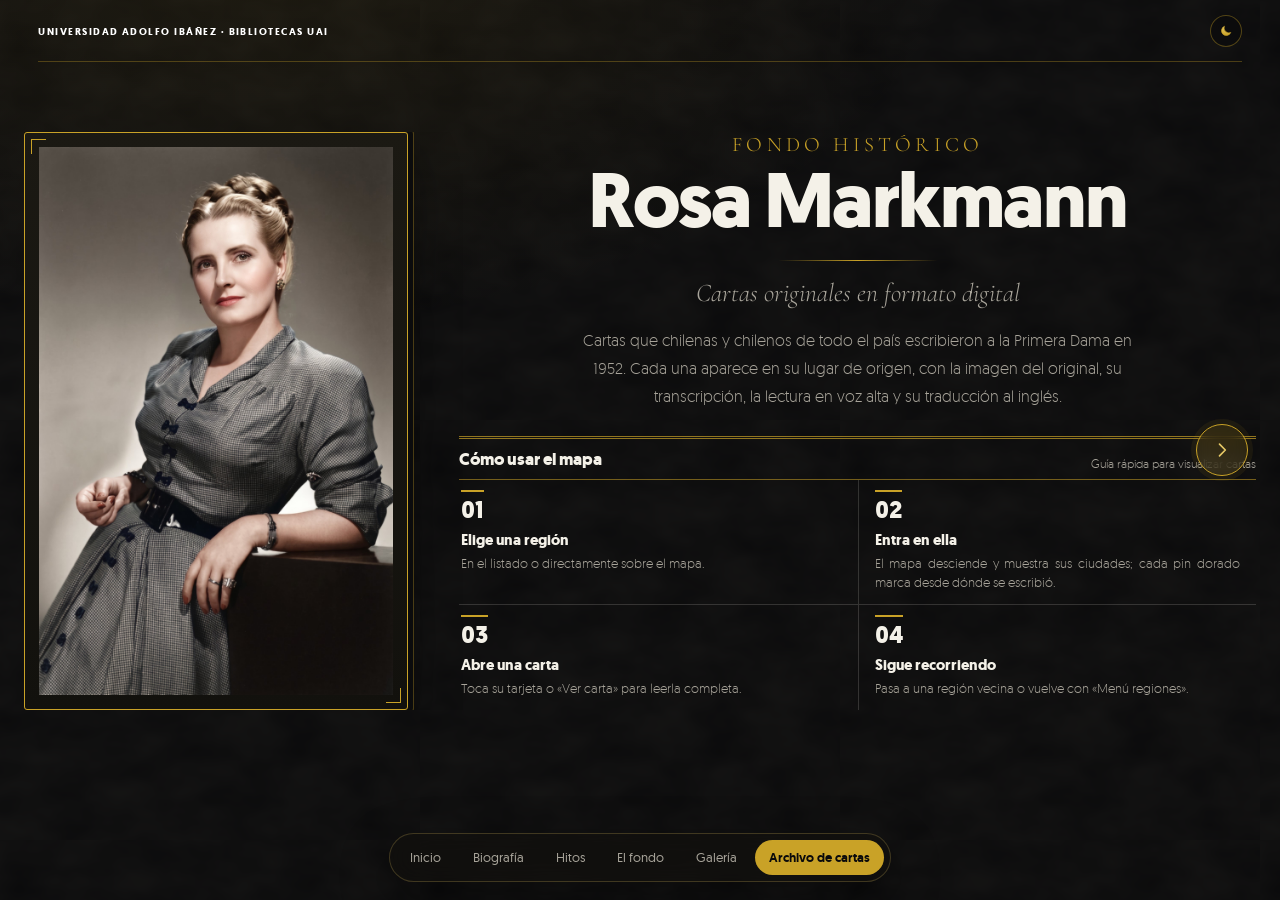
==== commit cdd939cb: "Archivo: flechas laterales para ir y volver; sin la nota de fuentes del mapa - Flecha a la derecha, " ====
--- a/archivo/index.html
+++ b/archivo/index.html
@@ -177,16 +177,19 @@
 .pasos b{display:block;font-weight:700;font-size:14.5px;margin:0 0 4px;color:var(--ink)}
 .pasos p{margin:0;font-size:12.8px;line-height:1.5;color:var(--dim);text-align:justify;hyphens:auto}
 /* flecha hacia abajo: lleva, con un movimiento hacia la derecha, a las regiones y el mapa */
-.bajar{display:grid;place-items:center;width:52px;height:52px;margin:56px auto 8px;border-radius:50%;cursor:pointer;padding:0;color:var(--acc2);
-  background:rgba(var(--q-c9a227, 201,162,39),.14);border:1.5px solid var(--acc);box-shadow:0 0 0 5px rgba(var(--q-c9a227, 201,162,39),.08);animation:bote 2.2s ease-in-out infinite;transition:background .2s,color .2s}
-.bajar:hover{background:var(--acc);color:var(--p-0a0a0b, #0a0a0b)}
-.bajar svg{width:20px;height:20px;fill:none;stroke:currentColor;stroke-width:2;stroke-linecap:round;stroke-linejoin:round}
-@keyframes bote{50%{transform:translateY(6px)}}
-.partes{overflow:hidden;transition:height .9s cubic-bezier(.65,0,.18,1)}
-.partes-fila{display:flex;align-items:flex-start;width:200%;transition:transform .9s cubic-bezier(.65,0,.18,1)}
-.parte{flex:0 0 50%;min-width:0;transition:opacity .9s ease}
+.lado{position:fixed;z-index:45;top:50%;display:grid;place-items:center;width:52px;height:52px;margin-top:-26px;border-radius:50%;cursor:pointer;padding:0;color:var(--acc2);
+  background:rgba(var(--q-c9a227, 201,162,39),.14);border:1.5px solid var(--acc);box-shadow:0 0 0 5px rgba(var(--q-c9a227, 201,162,39),.08);
+  -webkit-backdrop-filter:blur(10px);backdrop-filter:blur(10px);transition:background .2s,color .2s,opacity .6s ease,visibility .6s}
+.lado:hover{background:var(--acc);color:var(--p-0a0a0b, #0a0a0b)}
+.lado svg{width:20px;height:20px;fill:none;stroke:currentColor;stroke-width:2;stroke-linecap:round;stroke-linejoin:round}
+.lado.sig{right:clamp(12px,2.5vw,36px);animation:ladoD 2.2s ease-in-out infinite} .lado.ant{left:clamp(12px,2.5vw,36px);animation:ladoI 2.2s ease-in-out infinite}
+@keyframes ladoD{50%{transform:translateX(5px)}} @keyframes ladoI{50%{transform:translateX(-5px)}}
+body:not(.en-regiones) .lado.ant,body.en-regiones .lado.sig{opacity:0;visibility:hidden}
+.partes{overflow:hidden;transition:height 1.8s cubic-bezier(.65,0,.35,1)}
+.partes-fila{display:flex;align-items:flex-start;width:200%;transition:transform 1.8s cubic-bezier(.65,0,.35,1)}
+.parte{flex:0 0 50%;min-width:0;transition:opacity 1.8s cubic-bezier(.65,0,.35,1)}
 .partes.dos .partes-fila{transform:translateX(-50%)}
-.partes:not(.dos) .parte:last-child,.partes.dos .parte:first-child{opacity:0;pointer-events:none}
+.partes:not(.dos) .parte:last-child,.partes.dos .parte:first-child{opacity:.35;pointer-events:none}
 @media (prefers-reduced-motion:reduce){.partes,.partes-fila,.parte{transition:none}}
 
 /* Segunda parte: regiones y mapa a lo ancho */
@@ -194,16 +197,18 @@
 .ley-mapa{position:absolute;z-index:4;top:14px;left:14px;margin:0;padding:6px 14px;border-radius:999px;white-space:nowrap;font-size:13px;color:var(--dim);display:flex;gap:6px 12px;align-items:center;
   background:rgba(10,10,11,.72);border:1px solid rgba(var(--q-c9a227, 201,162,39),.25);transition:opacity .4s ease}
 .mapa-wrap.dentro .ley-mapa{opacity:0;pointer-events:none}
+/* nombre de la sección, igual que en el recorrido (tamaño, color y doble línea dorada) */
+.panel h3.seccion{font-size:clamp(17px,1.35vw,19px);letter-spacing:.32em;color:var(--ink);font-weight:500;margin:0 0 16px}
+.panel h3.seccion::after{content:"";display:block;width:70px;height:4px;margin-top:12px;background:linear-gradient(90deg,transparent,var(--p-8a7127, #8a7127),var(--acc2),var(--p-8a7127, #8a7127),transparent) top/100% 1px no-repeat,linear-gradient(90deg,transparent,var(--p-8a7127, #8a7127),var(--acc2),var(--p-8a7127, #8a7127),transparent) bottom/100% 1px no-repeat}
 .volver{align-self:flex-start;padding:7px 16px;font-size:13px;margin-bottom:16px;box-shadow:0 0 0 3px rgba(var(--q-c9a227, 201,162,39),.12)}
 @media (max-width:980px){.cab{grid-template-columns:1fr}.cab .foto{justify-self:center;width:min(300px,80%)}.cab .foto .marco img{height:auto;width:100%}.cab .foto .pie{position:static}
   .grid,.grid.ancha{grid-template-columns:1fr}.menu{justify-content:flex-start}.menu a{padding:8px 11px;font-size:12px}.franja-inst{font-size:9.5px;letter-spacing:.06em}}
-</style></head><body><header class="franja"><span class="franja-inst">Universidad Adolfo Ibáñez · Bibliotecas UAI</span></header><nav class="menu" aria-label="Secciones"><a href="../#inicio">Inicio</a><a href="../#biografia">Biografía</a><a href="../#hitos">Hitos</a><a href="../#fondo">El fondo</a><a href="../#galeria">Galería</a><a class="on" href="./">Archivo de cartas</a></nav><div class="wrap">
+</style></head><body><header class="franja"><span class="franja-inst">Universidad Adolfo Ibáñez · Bibliotecas UAI</span></header><nav class="menu" aria-label="Secciones"><a href="../#inicio">Inicio</a><a href="../#biografia">Biografía</a><a href="../#hitos">Hitos</a><a href="../#fondo">El fondo</a><a href="../#galeria">Galería</a><a class="on" href="./">Archivo de cartas</a></nav><button class="lado sig" id="sigue" aria-label="Ver las regiones de Chile"><svg viewBox="0 0 24 24"><path d="M9 5l7 7-7 7"/></svg></button><button class="lado ant" id="atras" aria-label="Volver a la presentación del archivo"><svg viewBox="0 0 24 24"><path d="M15 5l-7 7 7 7"/></svg></button><div class="wrap">
 <section class="card">
   <div class="partes" id="partes"><div class="partes-fila">
   <div class="parte">
   <div class="cab"><figure class="foto"><div class="marco"><img src="../assets/images/rosa-markmann-color.jpg" alt="Retrato de Rosa Markmann"></div><p class="pie">Rosa Markmann Reijer · Primera Dama de Chile, 1946–1952</p></figure><div class="titulo" id="titulo"><p class="eb">Fondo histórico</p><h1>Rosa Markmann</h1><div class="regla"></div>
     <p class="sub">Cartas originales en formato digital</p><p class="intro">Cartas que chilenas y chilenos de todo el país escribieron a la Primera Dama en 1952. Cada una aparece en su lugar de origen, con la imagen del original, su transcripción, la lectura en voz alta y su traducción al inglés.</p><div class="guia2"><div class="guia2-cab"><h3>Cómo usar el mapa</h3><span>Guía rápida para visualizar cartas</span></div><ol class="pasos"><li><span class="num">01</span><b>Elige una región</b><p>En el listado o directamente sobre el mapa.</p></li><li><span class="num">02</span><b>Entra en ella</b><p>El mapa desciende y muestra sus ciudades; cada pin dorado marca desde dónde se escribió.</p></li><li><span class="num">03</span><b>Abre una carta</b><p>Toca su tarjeta o «Ver carta» para leerla completa.</p></li><li><span class="num">04</span><b>Sigue recorriendo</b><p>Pasa a una región vecina o vuelve con «Menú regiones».</p></li></ol></div></div></div>
-  <button class="bajar" id="bajar" aria-label="Ver las regiones de Chile"><svg viewBox="0 0 24 24"><path d="M6 9l6 6 6-6"/></svg></button>
   </div>
   <div class="parte">
   <div class="grid">
@@ -216,50 +221,8 @@
   </div>
   </div></div>
 </section>
-<p class="nota" style="margin-top:22px">Mapa de Chile: límites regionales de «Chile Map GeoJSON» (Max F. Findel, CC0), forma ajustada para la visualización. Mapa de cada región: geoBoundaries, Biblioteca del Congreso Nacional (CC BY 3.0 IGO).</p>
+
 </div>
-<template id="valpo"><svg viewBox="0 0 260 190" fill="none" stroke="currentColor" stroke-width="2.2" stroke-linecap="round" stroke-linejoin="round">
-      <!-- sol tenue detrás del cerro -->
-      <g class="sun"><circle cx="108" cy="38" r="18" class="tint" style="--t:.14"/>
-        <animateTransform attributeName="transform" type="translate" values="0 4; 0 -3; 0 4" dur="12s" repeatCount="indefinite"/></g>
-      <!-- línea del cerro -->
-      <path class="d" pathLength="1" d="M0 150 C40 140 70 112 110 92 C140 76 170 64 214 56 C232 53 248 52 260 52"/>
-      <!-- casas del cerro, al fondo -->
-      <g class="d2">
-        <path d="M16 112 h30 v34 h-30 Z" class="tint" style="--t:.12"/><path d="M13 114 l18 -14 l18 14"/>
-        <rect x="21" y="122" width="7" height="9" rx="1"/><rect x="34" y="122" width="7" height="9" rx="1"/>
-        <path d="M48 96 h28 v40 h-28 Z" class="tint" style="--t:.20"/><path d="M45 98 h34"/>
-        <rect x="53" y="105" width="6" height="8" rx="1"/><rect x="65" y="105" width="6" height="8" rx="1"/><rect x="53" y="119" width="6" height="8" rx="1"/><rect x="65" y="119" width="6" height="8" rx="1"/>
-        <path d="M78 82 h24 v30 h-24 Z" class="tint" style="--t:.10"/><path d="M75 84 l15 -11 l15 11"/>
-        <rect x="84" y="92" width="12" height="8" rx="1"/>
-        <path d="M184 30 h26 v24 h-26 Z" class="tint" style="--t:.12"/><path d="M181 32 h32"/>
-        <rect x="189" y="38" width="6" height="7" rx="1"/><rect x="199" y="38" width="6" height="7" rx="1"/>
-        <path d="M214 38 h30 v18 h-30 Z" class="tint" style="--t:.18"/><path d="M211 40 l18 -10 l18 10"/>
-      </g>
-      <!-- estación superior sobre pilotes -->
-      <g class="d2" style="stroke-width:1.8">
-        <path d="M138 44 h40 v24 h-40 Z" class="tint" style="--t:.22"/><path d="M134 44 h48"/><path d="M140 38 h36 v6"/>
-        <rect x="143" y="50" width="8" height="9" rx="1.2"/><rect x="155" y="50" width="8" height="9" rx="1.2"/><rect x="167" y="50" width="7" height="9" rx="1.2"/>
-        <path d="M142 68 l8 22 M158 68 l-4 20 M158 68 l8 14 M174 68 l-6 12"/>
-      </g>
-      <!-- estación inferior -->
-      <g class="d2" style="stroke-width:1.8">
-        <path d="M18 150 h34 v18 h-34 Z" class="tint" style="--t:.22"/><path d="M14 150 h42"/>
-        <rect x="23" y="155" width="9" height="8" rx="1.2"/><rect x="37" y="155" width="9" height="8" rx="1.2"/>
-      </g>
-      <!-- riel: el protagonista, en diagonal con sus durmientes -->
-      <path class="d" pathLength="1" d="M52 166 L146 72" style="stroke-width:2.2"/>
-      <path class="d" pathLength="1" d="M62 172 L156 78" style="stroke-width:2.2"/>
-      <path class="d2" d="M60 162 l8 8 M74 148 l8 8 M88 134 l8 8 M102 120 l8 8 M116 106 l8 8 M130 92 l8 8" style="stroke-width:1.4"/>
-      <!-- carro del ascensor, sube y baja -->
-      <g class="car" style="stroke-width:2">
-        <path d="M-15 -14 h30 l0 20 h-30 Z" class="tint" style="--t:.38" transform="rotate(-45)"/>
-        <g transform="rotate(-45)"><rect x="-11" y="-10" width="8" height="7" rx="1"/><rect x="3" y="-10" width="8" height="7" rx="1"/><path d="M-15 -14 h30"/></g>
-        <animateMotion dur="8s" repeatCount="indefinite" keyPoints="0;1;1;0;0" keyTimes="0;.42;.5;.92;1" calcMode="linear" path="M70 150 L134 86"/></g>
-      <!-- mar al pie del cerro -->
-      <g class="sea"><path d="M-40 182 q10 -4 20 0 t20 0 t20 0 t20 0 t20 0 t20 0 t20 0 t20 0 t20 0 t20 0 t20 0 t20 0 t20 0 t20 0 t20 0"/>
-        <animateTransform attributeName="transform" type="translate" from="0 0" to="40 0" dur="5s" repeatCount="indefinite"/></g>
-      </svg></template>
 <script>
 const D = {"vb": [-12.8, -6, 179.2, 832.0], "regiones": [{"num": "XV", "nombre": "Región de Arica y Parinacota", "box": [87.9, 0.5, 24.6, 30.4], "rbox": [-7825.8, 1976.7, 163.2, 202.8], "n": 0}, {"num": "I", "nombre": "Región de Tarapacá", "box": [89.5, 25.1, 31.3, 47.5], "rbox": [-7815.4, 2145.1, 209.1, 319.3], "n": 0}, {"num": "II", "nombre": "Región de Antofagasta", "box": [82.2, 59.8, 61.6, 91.7], "rbox": [-7865.6, 2381.4, 416.6, 621.9], "n": 0}, {"num": "III", "nombre": "Región de Atacama", "box": [67.9, 136.5, 55.5, 79.3], "rbox": [-7953.3, 2907.6, 362.8, 532.5], "n": 0}, {"num": "IV", "nombre": "Región de Coquimbo", "box": [66.2, 205.4, 31.7, 62.2], "rbox": [-7974.6, 3376.7, 212.2, 419.5], "n": 0}, {"num": "V", "nombre": "Región de Valparaíso", "box": [63.8, 261.5, 31.5, 39.2], "rbox": [-7988.6, 3761.8, 206.1, 256.6], "n": 4}, {"num": "RM", "nombre": "Región Metropolitana de Santiago", "box": [66.2, 279.2, 32.3, 27.6], "rbox": [-7974.3, 3880.7, 216.2, 182.7], "n": 2}, {"num": "VI", "nombre": "Región de O'Higgins", "box": [59.9, 296.7, 35.5, 25.2], "rbox": [-8012.3, 4005.0, 227.6, 154.9], "n": 0}, {"num": "VII", "nombre": "Región de Maule", "box": [48.8, 313.8, 40.9, 38.1], "rbox": [-8093.4, 4116.6, 275.1, 254.1], "n": 0}, {"num": "XVI", "nombre": "Región de Ñuble", "box": [47.1, 340.2, 31.3, 24.9], "rbox": [-8104.3, 4296.6, 208.5, 165.1], "n": 0}, {"num": "VIII", "nombre": "Región del Biobío", "box": [28.9, 348.4, 50.6, 44.3], "rbox": [-8224.1, 4357.0, 330.5, 286.7], "n": 2}, {"num": "IX", "nombre": "Región de La Araucanía", "box": [36.2, 371.3, 45.7, 45.3], "rbox": [-8174.9, 4515.4, 299.3, 292.6], "n": 2}, {"num": "XIV", "nombre": "Región de Los Ríos", "box": [33.5, 407.6, 35.3, 30.5], "rbox": [-8197.8, 4757.7, 237.1, 202.2], "n": 0}, {"num": "X", "nombre": "Región de Los Lagos", "box": [10.1, 426.8, 59.6, 87.0], "rbox": [-8321.6, 4895.1, 362.1, 574.6], "n": 0}, {"num": "XI", "nombre": "Región de Aysén", "box": [-4.8, 500.3, 82.6, 135.9], "rbox": [-8412.4, 5403.6, 507.3, 900.2], "n": 0}, {"num": "XII", "nombre": "Región de Magallanes", "box": [-4.2, 618.9, 162.6, 219.6], "rbox": [-8416.5, 6199.6, 1031.1, 1333.5], "n": 0}], "cartas": [{"id": 1, "region": "V", "city": "Llo-Lleo, San Antonio", "title": "Solicitud de pensión de gracia", "date": "23 de agosto de 1952", "lat": -33.5967, "lng": -71.6178, "img": "https://bibliotecauai.github.io/Fondo-Rosa-Markmann/assets/images/pagina-1.jpg"}, {"id": 2, "region": "V", "city": "Los Andes", "title": "Solicitud de un abrigo", "date": "19 de junio de 1952", "lat": -32.8342, "lng": -70.5981, "img": "https://bibliotecauai.github.io/Fondo-Rosa-Markmann/assets/images/carta-avila-pagina-1.jpg"}, {"id": 3, "region": "RM", "city": "Santiago", "title": "Solicitud de trabajo", "date": "23 de agosto de 1952", "lat": -33.4489, "lng": -70.6693, "img": "https://bibliotecauai.github.io/Fondo-Rosa-Markmann/assets/images/carta-alegria-pagina-1.jpg"}, {"id": 4, "region": "IX", "city": "Ercilla", "title": "Solicitud de beca para la Escuela Normal de Angol", "date": "31 de diciembre de 1952", "lat": -38.0136, "lng": -72.6494, "img": "https://bibliotecauai.github.io/Fondo-Rosa-Markmann/assets/images/carta-padilla-pagina-1.jpg"}, {"id": 5, "region": "RM", "city": "Santiago", "title": "Homenaje: un colegio llevará su nombre", "date": "30 de enero de 1952", "lat": -33.434, "lng": -70.6853, "img": "https://bibliotecauai.github.io/Fondo-Rosa-Markmann/assets/images/carta-colegio-paginas-1-2.jpg"}, {"id": 6, "region": "VIII", "city": "Coronel", "title": "Solicitud de ropa, con un poema dedicado a la Primera Dama", "date": "8 de agosto de 1952", "lat": -37.0166, "lng": -73.1367, "img": "https://bibliotecauai.github.io/Fondo-Rosa-Markmann/assets/images/carta-carrillo-pagina-1.jpg"}, {"id": 7, "region": "V", "city": "Viña del Mar", "title": "Solicitud de una radio pequeña", "date": "24 de septiembre de 1952", "lat": -33.0246, "lng": -71.5518, "img": "https://bibliotecauai.github.io/Fondo-Rosa-Markmann/assets/images/carta-pinilla-pagina-1.jpg"}, {"id": 8, "region": "VIII", "city": "Concepción", "title": "Solicitud de ropa o un préstamo para trabajar", "date": "14 de junio de 1952", "lat": -36.827, "lng": -73.0503, "img": "https://bibliotecauai.github.io/Fondo-Rosa-Markmann/assets/images/carta-veloso-pagina-1.jpg"}, {"id": 9, "region": "IX", "city": "Loncoche", "title": "Solicitud de trabajo como cartero", "date": "21 de marzo de 1952", "lat": -39.3667, "lng": -72.6333, "img": "https://bibliotecauai.github.io/Fondo-Rosa-Markmann/assets/images/carta-jofre-pagina-1.jpg"}, {"id": 10, "region": "V", "city": "Valparaíso", "title": "Solicitud de trabajo fijo", "date": "30 de enero de 1952", "lat": -33.0472, "lng": -71.6127, "img": "https://bibliotecauai.github.io/Fondo-Rosa-Markmann/assets/images/carta-acevedo-pagina-1.jpg"}], "ciudades": {"V": [{"city": "Llo-Lleo, San Antonio", "x": 68.1, "y": 292.8, "rx": -7963.5, "ry": 3970.3, "n": 1}, {"city": "Los Andes", "x": 84.7, "y": 278.0, "rx": -7850.2, "ry": 3869.0, "n": 1}, {"city": "Viña del Mar", "x": 69.2, "y": 281.7, "rx": -7956.2, "ry": 3894.2, "n": 1}, {"city": "Valparaíso", "x": 68.2, "y": 282.1, "rx": -7963.0, "ry": 3897.2, "n": 1}], "RM": [{"city": "Santiago", "x": 83.6, "y": 289.9, "rx": -7858.1, "ry": 3950.6, "n": 2}], "IX": [{"city": "Ercilla", "x": 51.3, "y": 381.6, "rx": -8078.2, "ry": 4576.2, "n": 1}, {"city": "Loncoche", "x": 51.6, "y": 409.8, "rx": -8076.5, "ry": 4769.0, "n": 1}], "VIII": [{"city": "Coronel", "x": 43.4, "y": 361.1, "rx": -8132.4, "ry": 4436.5, "n": 1}, {"city": "Concepción", "x": 44.8, "y": 357.2, "rx": -8122.8, "ry": 4410.1, "n": 1}]}, "urbes": {"XV": [{"c": "Arica", "x": -7819.3, "y": 2091.2, "lat": -18.478}, {"c": "Putre", "x": -7734.6, "y": 2058.3, "lat": -18.197}, {"c": "Visviri", "x": -7725.8, "y": 1988.0, "lat": -17.595}, {"c": "Codpa", "x": -7755.3, "y": 2132.5, "lat": -18.83}], "I": [{"c": "Iquique", "x": -7800.5, "y": 2295.8, "lat": -20.214}, {"c": "Alto Hospicio", "x": -7794.8, "y": 2302.5, "lat": -20.27}, {"c": "Pozo Almonte", "x": -7759.8, "y": 2300.8, "lat": -20.256}, {"c": "Pica", "x": -7709.1, "y": 2328.6, "lat": -20.49}, {"c": "Huara", "x": -7758.1, "y": 2270.0, "lat": -19.996}, {"c": "Colchane", "x": -7632.2, "y": 2185.0, "lat": -19.276}], "II": [{"c": "Antofagasta", "x": -7828.1, "y": 2707.8, "lat": -23.65}, {"c": "Calama", "x": -7664.6, "y": 2563.5, "lat": -22.456}, {"c": "Tocopilla", "x": -7805.7, "y": 2519.8, "lat": -22.092}, {"c": "Mejillones", "x": -7833.7, "y": 2641.2, "lat": -23.1}, {"c": "Taltal", "x": -7837.6, "y": 2922.3, "lat": -25.405}, {"c": "San Pedro de Atacama", "x": -7583.5, "y": 2618.3, "lat": -22.911}], "III": [{"c": "Copiapó", "x": -7820.6, "y": 3165.7, "lat": -27.366}, {"c": "Vallenar", "x": -7868.0, "y": 3318.1, "lat": -28.576}, {"c": "Caldera", "x": -7874.6, "y": 3128.5, "lat": -27.068}, {"c": "Chañaral", "x": -7852.8, "y": 3038.6, "lat": -26.346}, {"c": "Diego de Almagro", "x": -7789.2, "y": 3044.1, "lat": -26.39}, {"c": "Huasco", "x": -7919.3, "y": 3304.2, "lat": -28.466}], "IV": [{"c": "La Serena", "x": -7922.5, "y": 3487.3, "lat": -29.904}, {"c": "Coquimbo", "x": -7933.0, "y": 3493.6, "lat": -29.953}, {"c": "Ovalle", "x": -7917.0, "y": 3577.0, "lat": -30.601}, {"c": "Illapel", "x": -7913.3, "y": 3711.1, "lat": -31.633}, {"c": "Vicuña", "x": -7862.5, "y": 3503.7, "lat": -30.032}, {"c": "Los Vilos", "x": -7951.7, "y": 3747.6, "lat": -31.912}, {"c": "Salamanca", "x": -7891.5, "y": 3730.3, "lat": -31.78}], "V": [{"c": "Valparaíso", "x": -7963.0, "y": 3897.2, "lat": -33.047}, {"c": "Viña del Mar", "x": -7956.2, "y": 3894.1, "lat": -33.024}, {"c": "Quilpué", "x": -7944.0, "y": 3897.2, "lat": -33.047}, {"c": "Quillota", "x": -7922.5, "y": 3875.4, "lat": -32.883}, {"c": "San Antonio", "x": -7963.9, "y": 3969.8, "lat": -33.593}, {"c": "Los Andes", "x": -7850.1, "y": 3869.0, "lat": -32.834}, {"c": "San Felipe", "x": -7864.3, "y": 3857.8, "lat": -32.75}, {"c": "La Ligua", "x": -7920.5, "y": 3818.5, "lat": -32.452}, {"c": "Casablanca", "x": -7940.4, "y": 3933.4, "lat": -33.32}], "RM": [{"c": "Santiago", "x": -7858.0, "y": 3950.6, "lat": -33.449}, {"c": "Puente Alto", "x": -7847.6, "y": 3972.2, "lat": -33.611}, {"c": "Melipilla", "x": -7918.6, "y": 3982.4, "lat": -33.687}, {"c": "Talagante", "x": -7886.8, "y": 3979.3, "lat": -33.664}, {"c": "Colina", "x": -7858.7, "y": 3918.0, "lat": -33.204}, {"c": "Buin", "x": -7866.2, "y": 3988.4, "lat": -33.732}, {"c": "San José de Maipo", "x": -7822.6, "y": 3976.1, "lat": -33.64}], "VI": [{"c": "Rancagua", "x": -7866.4, "y": 4047.1, "lat": -34.17}, {"c": "San Fernando", "x": -7893.6, "y": 4102.9, "lat": -34.584}, {"c": "Santa Cruz", "x": -7935.4, "y": 4110.3, "lat": -34.639}, {"c": "Pichilemu", "x": -8006.4, "y": 4076.3, "lat": -34.387}, {"c": "Rengo", "x": -7879.1, "y": 4078.9, "lat": -34.406}, {"c": "San Vicente", "x": -7903.4, "y": 4083.2, "lat": -34.438}], "VII": [{"c": "Talca", "x": -7967.7, "y": 4217.3, "lat": -35.427}, {"c": "Curicó", "x": -7921.4, "y": 4156.9, "lat": -34.983}, {"c": "Linares", "x": -7960.8, "y": 4274.7, "lat": -35.846}, {"c": "Cauquenes", "x": -8041.8, "y": 4291.3, "lat": -35.967}, {"c": "Constitución", "x": -8051.8, "y": 4204.5, "lat": -35.333}, {"c": "Parral", "x": -7986.7, "y": 4315.5, "lat": -36.143}, {"c": "Molina", "x": -7926.2, "y": 4174.7, "lat": -35.114}], "XVI": [{"c": "Chillán", "x": -8017.5, "y": 4379.4, "lat": -36.606}, {"c": "San Carlos", "x": -8001.4, "y": 4354.2, "lat": -36.424}, {"c": "Bulnes", "x": -8039.5, "y": 4398.3, "lat": -36.742}, {"c": "Quirihue", "x": -8066.1, "y": 4334.4, "lat": -36.28}, {"c": "Yungay", "x": -8008.3, "y": 4450.9, "lat": -37.12}, {"c": "Coelemu", "x": -8083.9, "y": 4363.4, "lat": -36.49}], "VIII": [{"c": "Concepción", "x": -8122.8, "y": 4410.1, "lat": -36.827}, {"c": "Talcahuano", "x": -8130.2, "y": 4395.8, "lat": -36.724}, {"c": "Los Ángeles", "x": -8045.4, "y": 4499.6, "lat": -37.469}, {"c": "Coronel", "x": -8133.9, "y": 4438.3, "lat": -37.03}, {"c": "Tomé", "x": -8112.4, "y": 4380.9, "lat": -36.617}, {"c": "Lebu", "x": -8189.5, "y": 4519.1, "lat": -37.608}, {"c": "Cañete", "x": -8161.7, "y": 4546.1, "lat": -37.8}, {"c": "Mulchén", "x": -8032.7, "y": 4534.9, "lat": -37.72}], "IX": [{"c": "Temuco", "x": -8072.5, "y": 4679.1, "lat": -38.739}, {"c": "Angol", "x": -8085.7, "y": 4545.4, "lat": -37.795}, {"c": "Villarrica", "x": -8031.3, "y": 4756.8, "lat": -39.282}, {"c": "Pucón", "x": -8003.6, "y": 4755.4, "lat": -39.272}, {"c": "Victoria", "x": -8043.1, "y": 4607.2, "lat": -38.233}, {"c": "Nueva Imperial", "x": -8111.7, "y": 4680.0, "lat": -38.745}, {"c": "Lautaro", "x": -8053.8, "y": 4649.4, "lat": -38.53}], "XIV": [{"c": "Valdivia", "x": -8144.6, "y": 4833.5, "lat": -39.814}, {"c": "La Unión", "x": -8126.5, "y": 4903.1, "lat": -40.293}, {"c": "Panguipulli", "x": -8043.4, "y": 4808.8, "lat": -39.643}, {"c": "Río Bueno", "x": -8112.2, "y": 4909.1, "lat": -40.334}, {"c": "Futrono", "x": -8049.4, "y": 4879.4, "lat": -40.13}, {"c": "Corral", "x": -8165.0, "y": 4844.1, "lat": -39.887}], "X": [{"c": "Puerto Montt", "x": -8110.8, "y": 5076.1, "lat": -41.469}, {"c": "Osorno", "x": -8132.0, "y": 4944.2, "lat": -40.574}, {"c": "Puerto Varas", "x": -8115.3, "y": 5053.6, "lat": -41.317}, {"c": "Frutillar", "x": -8123.9, "y": 5025.3, "lat": -41.126}, {"c": "Ancud", "x": -8209.3, "y": 5135.6, "lat": -41.869}, {"c": "Castro", "x": -8202.0, "y": 5227.3, "lat": -42.48}, {"c": "Quellón", "x": -8185.7, "y": 5323.7, "lat": -43.116}, {"c": "Chaitén", "x": -8084.9, "y": 5293.3, "lat": -42.916}], "XI": [{"c": "Coyhaique", "x": -8013.6, "y": 5705.5, "lat": -45.571}, {"c": "Puerto Aysén", "x": -8083.0, "y": 5678.8, "lat": -45.403}, {"c": "Puerto Cisnes", "x": -8081.6, "y": 5572.9, "lat": -44.73}, {"c": "Chile Chico", "x": -7975.1, "y": 5860.9, "lat": -46.541}, {"c": "Cochrane", "x": -8069.7, "y": 5976.9, "lat": -47.254}, {"c": "Villa O'Higgins", "x": -8068.3, "y": 6178.5, "lat": -48.47}], "XII": [{"c": "Punta Arenas", "x": -7885.6, "y": 7005.4, "lat": -53.163}, {"c": "Puerto Natales", "x": -8062.3, "y": 6743.9, "lat": -51.73}, {"c": "Porvenir", "x": -7824.7, "y": 7030.1, "lat": -53.296}, {"c": "Puerto Williams", "x": -7518.7, "y": 7340.7, "lat": -54.933}, {"c": "Puerto Edén", "x": -8274.0, "y": 6289.9, "lat": -49.13}]}};
 const panel = document.getElementById('panel'), mapa = document.getElementById('mapa'), det = document.getElementById('detalle'), wrap = document.getElementById('wrap'), tit = document.getElementById('mapaTit');
@@ -413,7 +376,7 @@
 }
 function listado(){
   marcar(null, 'on'); tit.style.opacity = 1; salir();
-  panel.innerHTML = `<div class="anim"><h3>El archivo</h3><h2>Regiones de Chile</h2><p class="cuenta">Elige una región para entrar en ella y ver sus cartas.</p>
+  panel.innerHTML = `<div class="anim"><h3 class="seccion">Fondo de cartas</h3><h2>Regiones de Chile</h2><p class="cuenta">Elige una región para entrar en ella y ver sus cartas.</p>
     <div class="lista-cab"><span>Región</span><span>Cartas</span></div>
     <ul class="lista-reg">${D.regiones.map(r => `<li data-num="${r.num}" class="${r.n ? '' : 'sin'}"><b>${r.num}</b><span>${r.nombre}</span><em>${r.n || '—'}</em></li>`).join('')}</ul></div>`;
   panel.querySelectorAll('li').forEach(li => {
@@ -427,10 +390,8 @@
   const r = R[num]; marcar(num, 'on'); marcar(null, 'hl'); tit.style.opacity = 0;
   entrar(num);
   const cs = D.cartas.filter(c => c.region === num), ciu = D.ciudades[num] || [];
-  const ilustr = num === 'V' ? `<div class="ilustr">${document.getElementById('valpo').innerHTML}</div>` : '';
   panel.innerHTML = `<div class="anim"><button class="volver">‹ Menú regiones</button>
     <h3>Región ${num}</h3><h2>${r.nombre}</h2>
-    ${ilustr}
     ${cs.length ? `<p class="contiene">Contiene <b>${cs.length} ${cs.length === 1 ? 'carta' : 'cartas'}</b>:</p>` : ''}
     ${cs.length ? `<div class="det-cartas">${cs.map(c => `<div class="carta" data-id="${c.id}"><img src="${c.img}" alt="" loading="lazy"><div><b>${c.title}</b><span>${c.city} · ${c.date}</span><a class="ver" href="${URL_CARTA}${c.id}">Ver carta <i>›</i></a></div></div>`).join('')}</div>`
       : `<p class="vacio">Esta región todavía no tiene cartas digitalizadas. A medida que avance la digitalización del fondo, aparecerán aquí.</p>`}</div>`;
@@ -446,10 +407,15 @@
 const partes = document.getElementById('partes'), filas = [...partes.querySelectorAll('.parte')], titEl = document.getElementById('titulo');
 const altoPartes = () => { partes.style.height = filas[partes.classList.contains('dos') ? 1 : 0].offsetHeight + 'px'; };
 function mostrarRegiones(suave = true){
-  partes.classList.add('dos'); altoPartes();
-  scrollTo({ top: partes.getBoundingClientRect().top + scrollY - 80, behavior: suave ? 'smooth' : 'auto' });
-}
-document.getElementById('bajar').onclick = () => mostrarRegiones();
+  partes.classList.add('dos'); document.body.classList.add('en-regiones'); altoPartes();
+  scrollTo({ top: 0, behavior: suave ? 'smooth' : 'auto' });
+}
+function mostrarPresentacion(){
+  partes.classList.remove('dos'); document.body.classList.remove('en-regiones'); altoPartes();
+  scrollTo({ top: 0, behavior: 'smooth' });
+}
+document.getElementById('sigue').onclick = () => mostrarRegiones();
+document.getElementById('atras').onclick = mostrarPresentacion;
 // el retrato toma el alto exacto del bloque de texto y guía, para que ambos terminen a la misma altura
 const fotoImg = document.querySelector('.cab .foto img');
 function ajustarRetrato(){
